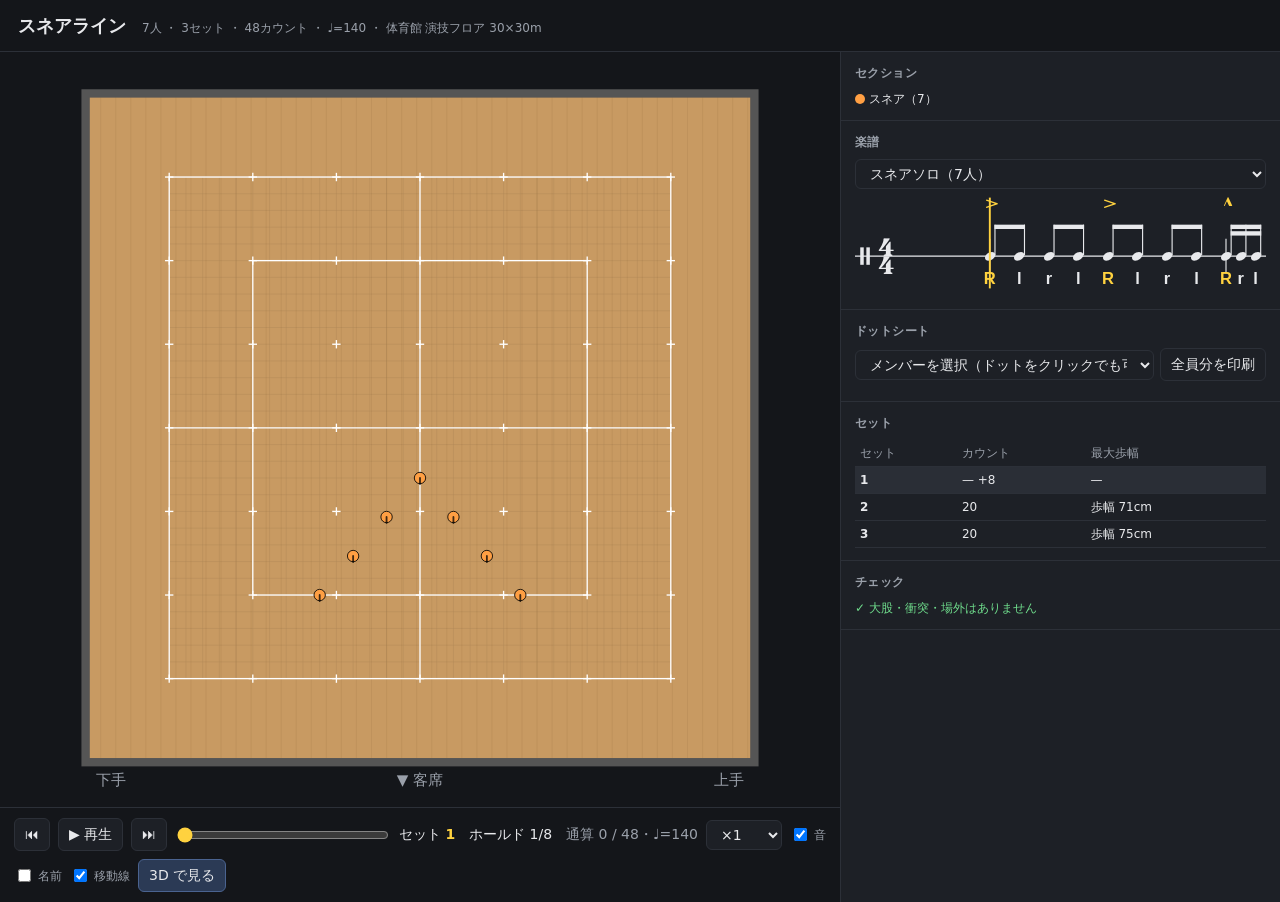
==== docs/snare-preview.html @ 3d874353 "feat: import full Jinkei project and browser previews" ====
<!doctype html>
<html lang="ja"><head><meta charset="utf-8"><meta name="viewport" content="width=device-width,initial-scale=1">
<title>スネアライン — 陣形</title>
<style>
:root{--bg:#14161a;--panel:#1d2026;--line:#2c3038;--fg:#e8e9ec;--mut:#9aa0aa;--acc:#ffd23f;--bad:#ff6b6b}
*{box-sizing:border-box}
body{margin:0;background:var(--bg);color:var(--fg);font:14px/1.5 "Hiragino Sans","Noto Sans JP","Yu Gothic",system-ui,sans-serif}
header{display:flex;align-items:baseline;gap:16px;padding:12px 18px;border-bottom:1px solid var(--line)}
header h1{font-size:18px;margin:0}
header .meta{color:var(--mut);font-size:12px}
main{display:grid;grid-template-columns:1fr 440px;grid-template-rows:100%;height:calc(100vh - 50px)}
#stage{display:flex;flex-direction:column;min-width:0;min-height:0;overflow:hidden}
#svgwrap{flex:1;min-height:0;position:relative}
#svg{position:absolute;inset:8px;width:calc(100% - 16px);height:calc(100% - 16px)}
#glwrap{flex:1;min-height:0;position:relative;display:none}
#glwrap canvas{display:block;position:absolute;inset:0;cursor:grab}
#mode3d{background:#2b3a55;border-color:#4a6390}
.bar{display:flex;align-items:center;gap:8px;padding:10px 14px;border-top:1px solid var(--line);flex-wrap:wrap}
button,select{background:var(--panel);color:var(--fg);border:1px solid var(--line);border-radius:6px;padding:5px 10px;font:inherit;cursor:pointer}
button:hover{border-color:var(--mut)}
#slider{flex:1;min-width:160px;accent-color:var(--acc)}
#now{font-variant-numeric:tabular-nums;min-width:250px}
#now b{color:var(--acc)}
label{color:var(--mut);font-size:12px;display:flex;align-items:center;gap:4px}
aside{border-left:1px solid var(--line);overflow:auto;background:var(--panel)}
aside section{padding:12px 14px;border-bottom:1px solid var(--line)}
aside h2{font-size:12px;color:var(--mut);margin:0 0 8px;font-weight:600;letter-spacing:.04em}
table{border-collapse:collapse;width:100%;font-size:12px}
td,th{padding:4px 5px;white-space:normal;border-bottom:1px solid var(--line);text-align:left;vertical-align:top}
th{color:var(--mut);font-weight:500;white-space:nowrap}
tr.cur td{background:#2a2e36}
.sets td:first-child{font-weight:600}
.sets tr{cursor:pointer}
.warn{font-size:12px;padding:5px 7px;border-radius:5px;margin-bottom:4px;background:#2a1f22;cursor:pointer;border-left:3px solid var(--bad)}
.warn:hover{background:#3a2629}
.warn .k{color:var(--bad);font-weight:700;margin-right:4px}
.ok{color:#6fdc8c;font-size:12px}
.legend{display:flex;flex-wrap:wrap;gap:6px 12px;font-size:12px}
.legend i{display:inline-block;width:10px;height:10px;border-radius:50%;margin-right:4px;vertical-align:-1px}
#print{display:none}
@media (max-width:850px){
  header{padding:8px 12px;flex-wrap:wrap;gap:4px 12px}
  main{display:flex;flex-direction:column;height:auto;min-height:calc(100dvh - 46px)}
  #stage{height:calc(100dvh - 46px);min-height:560px;max-height:1000px}
  #svgwrap,#glwrap{min-height:0;flex:1}
  .bar{gap:5px;padding:7px 9px}
  .bar button,.bar select{padding:5px 7px;font-size:12px}
  #slider{min-width:80px}
  #now{min-width:0;font-size:11px}
  #reelcontrols{font-size:11px}
  aside{border-left:none;border-top:1px solid var(--line);overflow:visible}
}
@media print{
  body{background:#fff;color:#000}
  header,main{display:none}
  #print{display:block}
  .sheet{page-break-after:always;padding:8mm}
  .sheet table{font-size:10pt}
  .sheet td,.sheet th{border-bottom:1px solid #bbb;color:#000}
  .sheet h3{margin:0 0 4mm;font-size:14pt}
}
</style></head><body>
<header><h1 id="title"></h1><span class="meta" id="meta"></span></header>
<main>
  <div id="stage">
    <div id="svgwrap"><svg id="svg"></svg></div>
    <div id="glwrap"></div>
    <div class="bar">
      <button id="prev" title="前のセット">⏮</button>
      <button id="play">▶ 再生</button>
      <button id="next" title="次のセット">⏭</button>
      <input type="range" id="slider" min="0" step="0.01">
      <span id="now"></span>
      <select id="speed"><option value="0.5">×0.5</option><option value="1" selected>×1</option><option value="2">×2</option></select>
      <label id="sndl" style="display:none" title="パート（楽譜）の音"><input type="checkbox" id="snd" checked> 音</label>
      <label class="only2d"><input type="checkbox" id="labels"> 名前</label>
      <label class="only2d"><input type="checkbox" id="trails" checked> 移動線</label>
      <select id="cam3d" class="only3d" style="display:none" title="カメラ（ドラッグで回転・ホイールで拡大）"><option value="audience">客席から</option><option value="top">真上</option><option value="orbit">回り込み</option><option value="low">目線の高さ</option><option value="free">自由</option></select>
      <select id="look3d" class="only3d" style="display:none" title="見た目（ショーの look 指定の一時切り替え）"><option value="real">見た目: リアル</option><option value="illust">見た目: イラスト</option></select>
      <select id="layout3d" class="only3d" style="display:none" title="画面のレイアウト（縦分割 = 斜め俯瞰 / 楽譜 / 客席側 / 真上グリッドの縦長 9:16。「動画を保存」もこの形で録画）"><option value="single">レイアウト: 単一</option><option value="reel">レイアウト: 縦分割</option></select>
      <label id="reelcontrols" class="only3d" style="display:none;align-items:center;gap:6px;flex-wrap:wrap" title="縦分割の画角・俯瞰図を調整（ブラウザの録画にも反映）">
        3D拡大 <input id="reelzoom" type="range" min="0.75" max="1.5" value="1" step="0.05" style="width:92px;accent-color:var(--acc)"><output id="reelzoomvalue" for="reelzoom">100%</output>
        俯瞰 <select id="reelgridmode"><option value="all">全体固定</option><option value="follow">隊形に追従</option></select>
        ピン <select id="reelpin"><option value="1">標準</option><option value="1.25" selected>大きめ</option><option value="1.5">特大</option></select>
      </label>
      <button id="rec" class="only3d" style="display:none">● 動画を保存</button>
      <button id="mode3d">3D で見る</button>
    </div>
  </div>
  <aside>
    <section><h2>セクション</h2><div class="legend" id="legend"></div></section>
    <section id="scoresec" style="display:none"><h2>楽譜</h2><select id="partsel" style="width:100%;margin-bottom:6px"></select><div id="staff" style="overflow:hidden"></div></section>
    <section><h2>ドットシート</h2>
      <div style="display:flex;gap:6px;margin-bottom:8px;align-items:center"><select id="who" style="flex:1;min-width:0"></select><button id="printall" style="flex:none;white-space:nowrap">全員分を印刷</button></div>
      <div id="sheet"></div></section>
    <section><h2>セット</h2><table class="sets" id="sets"></table></section>
    <section><h2>チェック</h2><div id="warns"></div></section>
  </aside>
</main>
<div id="print"></div>
<script id="data" type="application/json">{"name":"スネアライン","tempo":140,"look":"real","unit":"m","unit_m":1,"clearance":0.6,"field":{"type":"gym","w":30,"d":30,"margin":5},"total":48,"sections":[{"id":"sn","label":"スネア","color":"#ff9f43","color_given":true,"instrument":"snare"}],"performers":[{"id":"sn1","sec":0},{"id":"sn2","sec":0},{"id":"sn3","sec":0},{"id":"sn4","sec":0},{"id":"sn5","sec":0},{"id":"sn6","sec":0},{"id":"sn7","sec":0}],"sets":[{"name":"1","counts":0,"hold":8,"start":0,"min_counts":null,"max_step":"—","wait":[0,0,0,0,0,0,0],"end":[0,0,0,0,0,0,0],"bend":[0,0,0,0,0,0,0],"face":[null,null,null,null,null,null,null],"route":[null,null,null,null,null,null,null],"step":[null,null,null,null,null,null,null],"action":[null,null,null,null,null,null,null],"pose":[null,null,null,null,null,null,null],"carry":[null,null,null,null,null,null,null],"tempo":140,"mark":false,"pos":[[-6,-10],[-4,-7.667],[-2,-5.333],[0,-3],[2,-5.333],[4,-7.667],[6,-10]]},{"name":"2","counts":20,"hold":0,"start":8,"min_counts":18,"max_step":"歩幅 71cm","wait":[0,0,0,0,0,0,0],"end":[20,20,20,20,20,20,20],"bend":[0,0,0,0,0,0,0],"face":[null,null,null,null,null,null,null],"route":[null,null,null,null,null,null,null],"step":[null,null,null,null,null,null,null],"action":[null,null,null,null,null,null,null],"pose":[null,null,null,null,null,null,null],"carry":[null,null,null,null,null,null,null],"tempo":140,"mark":false,"pos":[[-8,4],[-5.333,4],[-2.667,4],[0,4],[2.667,4],[5.333,4],[8,4]]},{"name":"3","counts":20,"hold":0,"start":28,"min_counts":19,"max_step":"歩幅 75cm","wait":[0,0,0,0,0,0,0],"end":[20,20,20,20,20,20,20],"bend":[0,0,0,0,0,0,0],"face":[null,null,null,null,null,null,null],"route":[null,null,null,null,null,null,null],"step":[null,null,null,null,null,null,null],"action":[null,null,null,null,null,null,null],"pose":[null,null,null,null,null,null,null],"carry":[null,null,null,null,null,null,null],"tempo":140,"mark":false,"pos":[[-8.457,-5.078],[-6.546,-8.176],[-3.565,-10.264],[0,-11],[3.565,-10.264],[6.546,-8.176],[8.457,-5.078]]}],"dots":[[{"h":"下手 6.00m","v":"センターから前（客席側） 10.00m","step":"—","face":"客席向き（自動）","moved":0},{"h":"下手 8.00m","v":"センターから奥 4.00m","step":"歩幅 71cm","face":"客席向き（自動）","moved":14.142},{"h":"下手 8.46m","v":"センターから前（客席側） 5.08m","step":"歩幅 45cm","face":"客席向き（自動）","moved":9.09}],[{"h":"下手 4.00m","v":"センターから前（客席側） 7.67m","step":"—","face":"客席向き（自動）","moved":0},{"h":"下手 5.33m","v":"センターから奥 4.00m","step":"歩幅 59cm","face":"客席向き（自動）","moved":11.743},{"h":"下手 6.55m","v":"センターから前（客席側） 8.18m","step":"歩幅 61cm","face":"客席向き（自動）","moved":12.236}],[{"h":"下手 2.00m","v":"センターから前（客席側） 5.33m","step":"—","face":"客席向き（自動）","moved":0},{"h":"下手 2.67m","v":"センターから奥 4.00m","step":"歩幅 47cm","face":"客席向き（自動）","moved":9.357},{"h":"下手 3.56m","v":"センターから前（客席側） 10.26m","step":"歩幅 71cm","face":"客席向き（自動）","moved":14.292}],[{"h":"センター","v":"センターから前（客席側） 3.00m","step":"—","face":"客席向き（自動）","moved":0},{"h":"センター","v":"センターから奥 4.00m","step":"歩幅 35cm","face":"客席向き（自動）","moved":7},{"h":"センター","v":"センターから前（客席側） 11.00m","step":"歩幅 75cm","face":"客席向き（自動）","moved":15}],[{"h":"上手 2.00m","v":"センターから前（客席側） 5.33m","step":"—","face":"客席向き（自動）","moved":0},{"h":"上手 2.67m","v":"センターから奥 4.00m","step":"歩幅 47cm","face":"客席向き（自動）","moved":9.357},{"h":"上手 3.56m","v":"センターから前（客席側） 10.26m","step":"歩幅 71cm","face":"客席向き（自動）","moved":14.292}],[{"h":"上手 4.00m","v":"センターから前（客席側） 7.67m","step":"—","face":"客席向き（自動）","moved":0},{"h":"上手 5.33m","v":"センターから奥 4.00m","step":"歩幅 59cm","face":"客席向き（自動）","moved":11.743},{"h":"上手 6.55m","v":"センターから前（客席側） 8.18m","step":"歩幅 61cm","face":"客席向き（自動）","moved":12.236}],[{"h":"上手 6.00m","v":"センターから前（客席側） 10.00m","step":"—","face":"客席向き（自動）","moved":0},{"h":"上手 8.00m","v":"センターから奥 4.00m","step":"歩幅 71cm","face":"客席向き（自動）","moved":14.142},{"h":"上手 8.46m","v":"センターから前（客席側） 5.08m","step":"歩幅 45cm","face":"客席向き（自動）","moved":9.09}]],"warnings":[],"parts":[{"name":"スネアソロ","members":[0,1,2,3,4,5,6],"meter":[4,4],"start":0,"end":32,"bars":[0,4,8,12,16,20,24,28],"notes":[[0,0.5,"R",1,"tap",0],[0.5,0.5,"L",0,"tap",0],[1,0.5,"R",0,"tap",0],[1.5,0.5,"L",0,"tap",0],[2,0.5,"R",1,"tap",0],[2.5,0.5,"L",0,"tap",0],[3,0.5,"R",0,"tap",0],[3.5,0.5,"L",0,"tap",0],[4,0.25,"R",2,"tap",0],[4.25,0.25,"R",0,"tap",0],[4.5,0.25,"L",0,"tap",0],[4.75,0.25,"R",0,"tap",0],[5,0.25,"R",1,"tap",0],[5.25,0.25,"R",0,"tap",0],[5.5,0.25,"L",0,"tap",0],[5.75,0.25,"R",0,"tap",0],[6,0.25,"L",2,"tap",0],[6.25,0.25,"R",0,"tap",0],[6.5,0.25,"L",0,"tap",0],[6.75,0.25,"R",0,"tap",0],[7,0.25,"R",1,"tap",0],[7.25,0.25,"L",0,"tap",0],[7.5,0.25,"R",0,"tap",0],[7.75,0.25,"L",0,"tap",0],[8,0.5,"R",1,"flam",0],[8.5,0.5,"L",0,"tap",0],[9,0.5,"R",0,"diddle",0],[9.5,0.5,"L",0,"tap",0],[10,0.5,"L",1,"flam",0],[10.5,0.5,"R",0,"tap",0],[11,0.5,"L",0,"diddle",0],[11.5,0.5,"R",0,"tap",0],[12,0.333,"R",1,"tap",0],[12.333,0.333,"L",0,"tap",0],[12.667,0.333,"R",0,"tap",0],[13,0.333,"L",1,"tap",0],[13.333,0.333,"R",0,"tap",0],[13.667,0.333,"L",0,"tap",0],[14,0.333,"R",1,"tap",0],[14.333,0.333,"L",0,"tap",0],[14.667,0.333,"R",0,"tap",0],[15,0.333,"L",1,"tap",0],[15.333,0.333,"R",0,"tap",0],[15.667,0.333,"L",0,"tap",0],[16,0.5,"R",1,"click",0],[16.5,0.5,"L",0,"click",0],[17,0.5,"R",0,"click",0],[17.5,0.5,"L",0,"click",0],[18,0.25,"R",1,"tap",0],[18.25,0.25,"R",0,"tap",0],[18.5,0.25,"L",0,"tap",0],[18.75,0.25,"R",0,"tap",0],[19,0.25,"R",1,"tap",0],[19.25,0.25,"R",0,"tap",0],[19.5,0.25,"L",0,"tap",0],[19.75,0.25,"R",0,"tap",0],[20,1,"R",1,"tap",0],[21.5,0.5,"R",0,"tap",0],[22,0.5,"L",0,"tap",0],[22.5,0.25,"R",1,"tap",0],[22.75,0.25,"R",0,"tap",0],[23,0.25,"L",0,"tap",0],[23.25,0.25,"R",0,"tap",0],[23.5,0.5,"B",1,"tap",0],[24,2,"R",1,"buzz",0],[26,2,"L",1,"buzz",0],[28,0.25,"B",2,"tap",0],[29,0.25,"B",2,"tap",0],[30,0.5,"B",2,"tap",0],[31,1,"B",2,"tap",0]]}]}</script>
<script>// 会場の2D描画（プレビューとエディタで共用）
// 座標: フィールド単位。SVG の y は下向きなので Y(y) で反転する
function jkField(svg, F) {
const FB = F.type === 'football';
let X0, X1, Y0, Y1;
if (FB) { X0 = -100; X1 = 100; Y0 = -7; Y1 = F.bsl + 5; }
else if (F.type === 'gym') { const hw = F.w/2 + F.margin, hd = F.d/2 + F.margin; X0 = -hw - 1; X1 = hw + 1; Y0 = -hd - 2.2; Y1 = hd + 2; }
else if (F.type === 'stage') { X0 = -F.w/2 - F.wing - 0.8; X1 = F.w/2 + F.wing + 0.8; Y0 = -3; Y1 = F.d + 1.8; }
else { X0 = -F.w/2 - 1.5; X1 = F.w/2 + 1.5; Y0 = -2; Y1 = F.d + 1.2; }
svg.setAttribute('viewBox', `${X0} 0 ${X1 - X0} ${Y1 - Y0}`);
const Y = y => Y1 - y;
function el(tag, attrs, parent) { const e = document.createElementNS('http://www.w3.org/2000/svg', tag); for (const k in attrs) e.setAttribute(k, attrs[k]); (parent || svg).appendChild(e); return e; }
function text(x, y, s, size, attrs, parent) { const t = el('text', Object.assign({x, y: Y(y), 'font-size': size, 'text-anchor': 'middle', 'dominant-baseline': 'middle', fill: '#fff'}, attrs || {}), parent); t.textContent = s; return t; }

// ---- フィールド ----
const bg = el('g', {});
if (FB) {
  el('rect', {x: -96, y: Y(F.bsl), width: 192, height: F.bsl, fill: '#2e7d32'}, bg);
  el('rect', {x: -96, y: Y(F.bsl), width: 16, height: F.bsl, fill: '#256628'}, bg);
  el('rect', {x: 80, y: Y(F.bsl), width: 16, height: F.bsl, fill: '#256628'}, bg);
  for (let k = -10; k <= 10; k++) {
    const x = k * 8;
    el('line', {x1: x, x2: x, y1: Y(0), y2: Y(F.bsl), stroke: '#fff', 'stroke-width': k === 0 ? 0.45 : 0.25, opacity: 0.9}, bg);
    const yl = 50 - Math.abs(k) * 5;
    if (yl % 10 === 0 && yl > 0) {
      text(x, 9, String(yl), 3.4, {opacity: 0.85, 'font-weight': 700}, bg);
      text(x, F.bsl - 9, String(yl), 3.4, {opacity: 0.85, 'font-weight': 700, transform: `rotate(180 ${x} ${Y(F.bsl - 9)})`}, bg);
    }
  }
  for (let x = -80; x <= 80.001; x += 1.6) {
    for (const y of [F.hash, F.bsl - F.hash]) el('line', {x1: x, x2: x, y1: Y(y - 0.5), y2: Y(y + 0.5), stroke: '#fff', 'stroke-width': 0.18, opacity: 0.8}, bg);
    for (const y of [0.6, F.bsl - 0.6]) el('line', {x1: x, x2: x, y1: Y(y - 0.6), y2: Y(y + 0.6), stroke: '#fff', 'stroke-width': 0.18, opacity: 0.6}, bg);
  }
  const grid = el('g', {id: 'grid', opacity: 0.12}, bg);
  for (let x = -80; x <= 80; x += 4) el('line', {x1: x, x2: x, y1: Y(0), y2: Y(F.bsl), stroke: '#fff', 'stroke-width': 0.1}, grid);
  for (let y = 0; y <= F.bsl; y += 4) el('line', {x1: -80, x2: 80, y1: Y(y), y2: Y(y), stroke: '#fff', 'stroke-width': 0.1}, grid);
  el('rect', {x: -96, y: Y(F.bsl), width: 192, height: F.bsl, fill: 'none', stroke: '#fff', 'stroke-width': 0.5}, bg);
  text(0, -3.6, '▼ 客席（フロントサイドライン側）', 2.4, {fill: '#9aa0aa'}, bg);
  text(-88, -3.6, 'サイド1', 2.2, {fill: '#9aa0aa'}, bg); text(88, -3.6, 'サイド2', 2.2, {fill: '#9aa0aa'}, bg);
} else if (F.type === 'gym') {
  const hw = F.w/2 + F.margin, hd = F.d/2 + F.margin;
  el('rect', {x: -hw, y: Y(hd), width: hw*2, height: hd*2, fill: '#c89a62'}, bg);
  for (let x = -hw; x < hw; x += 0.9) el('line', {x1: x, x2: x, y1: Y(-hd), y2: Y(hd), stroke: '#a97f4c', 'stroke-width': 0.03, opacity: 0.5}, bg);
  el('rect', {x: -hw, y: Y(hd), width: hw*2, height: hd*2, fill: 'none', stroke: '#555', 'stroke-width': 0.5}, bg);
  const grid = el('g', {opacity: 0.15}, bg);
  for (let x = Math.ceil(-F.w/2); x <= F.w/2; x++) el('line', {x1: x, x2: x, y1: Y(-F.d/2), y2: Y(F.d/2), stroke: '#000', 'stroke-width': 0.02}, grid);
  for (let y = Math.ceil(-F.d/2); y <= F.d/2; y++) el('line', {x1: -F.w/2, x2: F.w/2, y1: Y(y), y2: Y(y), stroke: '#000', 'stroke-width': 0.02}, grid);
  const tape = {fill: 'none', stroke: '#fff', 'stroke-width': 0.08};
  el('rect', Object.assign({x: -F.w/2, y: Y(F.d/2), width: F.w, height: F.d}, tape), bg);
  if (F.w >= 25 && F.d >= 25) el('rect', Object.assign({x: -10, y: Y(10), width: 20, height: 20}, tape), bg);
  el('line', Object.assign({x1: 0, x2: 0, y1: Y(-F.d/2), y2: Y(F.d/2)}, tape), bg);
  el('line', Object.assign({x1: -F.w/2, x2: F.w/2, y1: Y(0), y2: Y(0)}, tape), bg);
  for (let x = Math.ceil(-F.w/10) * 5; x <= F.w/2; x += 5) for (let y = Math.ceil(-F.d/10) * 5; y <= F.d/2; y += 5) {
    el('line', {x1: x - 0.25, x2: x + 0.25, y1: Y(y), y2: Y(y), stroke: '#fff', 'stroke-width': 0.08}, bg);
    el('line', {x1: x, x2: x, y1: Y(y - 0.25), y2: Y(y + 0.25), stroke: '#fff', 'stroke-width': 0.08}, bg);
  }
  text(0, -hd - 1.1, '▼ 客席', 0.9, {fill: '#9aa0aa'}, bg);
  text(-hw + 1.5, -hd - 1.1, '下手', 0.9, {fill: '#9aa0aa'}, bg); text(hw - 1.5, -hd - 1.1, '上手', 0.9, {fill: '#9aa0aa'}, bg);
} else if (F.type === 'stage') {
  const ww = F.w/2 + F.wing;
  el('rect', {x: -ww, y: Y(F.d), width: ww*2, height: F.d, fill: '#2a2420'}, bg);
  el('rect', {x: -F.w/2, y: Y(F.d), width: F.w, height: F.d, fill: '#4a3b30'}, bg);
  for (let x = -F.w/2; x < F.w/2; x += 0.6) el('line', {x1: x, x2: x, y1: Y(0), y2: Y(F.d), stroke: '#3b2f27', 'stroke-width': 0.03}, bg);
  const grid = el('g', {opacity: 0.18}, bg);
  for (let x = Math.ceil(-F.w/2); x <= F.w/2; x++) el('line', {x1: x, x2: x, y1: Y(0), y2: Y(F.d), stroke: '#fff', 'stroke-width': 0.02}, grid);
  for (let y = 1; y <= F.d; y++) el('line', {x1: -F.w/2, x2: F.w/2, y1: Y(y), y2: Y(y), stroke: '#fff', 'stroke-width': 0.02}, grid);
  for (const sx of [-1, 1]) for (let k = 0; k < 3; k++) {
    const x = sx * (F.w/2 + 0.2 + k * F.wing / 3);
    el('rect', {x: x - 0.15, y: Y(F.d * (0.25 + 0.25 * k)), width: 0.3, height: F.d * 0.22, fill: '#111', opacity: 0.9}, bg);
  }
  el('line', {x1: -ww, x2: ww, y1: Y(0), y2: Y(0), stroke: '#fff', 'stroke-width': 0.1}, bg);
  el('line', {x1: -ww, x2: ww, y1: Y(F.d), y2: Y(F.d), stroke: '#666', 'stroke-width': 0.15}, bg);
  el('path', {d: `M -0.3 ${Y(0)} L 0.3 ${Y(0)} L 0 ${Y(0.45)} Z`, fill: '#ffd23f'}, bg);
  text(-F.w/2 - F.wing/2, F.d + 0.9, '下手袖', 0.6, {fill: '#9aa0aa'}, bg); text(F.w/2 + F.wing/2, F.d + 0.9, '上手袖', 0.6, {fill: '#9aa0aa'}, bg);
  text(0, -1.4, '▼ 客席（舞台前端）', 0.6, {fill: '#9aa0aa'}, bg);
} else {
  el('rect', {x: -F.w/2, y: Y(F.d), width: F.w, height: F.d, fill: '#5b4a3a'}, bg);
  for (let x = Math.ceil(-F.w/2); x <= F.w/2; x++) el('line', {x1: x, x2: x, y1: Y(0), y2: Y(F.d), stroke: '#fff', 'stroke-width': x === 0 ? 0.06 : 0.02, opacity: x === 0 ? 0.6 : 0.25}, bg);
  for (let y = 0; y <= F.d; y++) el('line', {x1: -F.w/2, x2: F.w/2, y1: Y(y), y2: Y(y), stroke: '#fff', 'stroke-width': 0.02, opacity: 0.25}, bg);
  el('rect', {x: -F.w/2, y: Y(F.d), width: F.w, height: F.d, fill: 'none', stroke: '#fff', 'stroke-width': 0.08}, bg);
  text(0, -1, '▼ 客席', 0.6, {fill: '#9aa0aa'}, bg);
}

return {Y, el, text, X0, X1, Y0, Y1, bg};
}
</script>
<script>// 動きの計算（プレビュー・3D・エディタで共用）。Rust の geom::arc_point / render::state_at と同じ式
function jkArc(a, b, bend, u) {
  const dx = b[0] - a[0], dy = b[1] - a[1], l = Math.hypot(dx, dy);
  if (Math.abs(bend) < 1e-6 || l < 1e-9) return [a[0] + dx * u, a[1] + dy * u];
  const th = Math.min(Math.abs(bend), 179) * Math.PI / 180, s = -Math.sign(bend);
  const rot = (v, g) => [v[0] * Math.cos(g) - v[1] * Math.sin(g), v[0] * Math.sin(g) + v[1] * Math.cos(g)];
  const t0 = rot([dx / l, dy / l], -s * th / 2), n0 = rot(t0, s * Math.PI / 2);
  const r = l / (2 * Math.sin(th / 2)), ph = th * u;
  return [a[0] + r * (Math.sin(ph) * t0[0] + (1 - Math.cos(ph)) * n0[0]), a[1] + r * (Math.sin(ph) * t0[1] + (1 - Math.cos(ph)) * n0[1])];
}
function jkPolyAt(r, u) {
  let total = 0; for (let j = 1; j < r.length; j++) total += Math.hypot(r[j][0] - r[j - 1][0], r[j][1] - r[j - 1][1]);
  if (r.length < 2 || total < 1e-12) return r[r.length - 1];
  let left = total * Math.min(1, Math.max(0, u));
  for (let j = 1; j < r.length; j++) {
    const d = Math.hypot(r[j][0] - r[j - 1][0], r[j][1] - r[j - 1][1]);
    if (left <= d) { const t = d > 0 ? left / d : 0; return [r[j - 1][0] + (r[j][0] - r[j - 1][0]) * t, r[j - 1][1] + (r[j][1] - r[j - 1][1]) * t]; }
    left -= d;
  }
  return r[r.length - 1];
}
function jkSetAt(D, t) { let k = 0; for (let i = 0; i < D.sets.length; i++) if (D.sets[i].start <= t + 1e-9) k = i; return k; }
// 姿勢の出入りの補間（0.5カウントでなめらかに）。1 = 完全に姿勢中
function jkPoseBlend(tt, w, e, moved) {
  if (!moved) return 1;
  const ss = x => { x = Math.min(1, Math.max(0, x)); return x * x * (3 - 2 * x); };
  if (tt <= w) return 1 - ss((tt - (w - 0.5)) / 0.5);
  if (tt >= e) return ss((tt - e) / 0.5);
  return 0;
}
// 構えの切り替え（前のセットの構え → このセットの構え）を、セットの頭から 1 カウントでなめらかに。1 = 完全に新しい構え
function jkCarryBlend(tt) {
  const x = Math.min(1, Math.max(0, tt));
  return x * x * (3 - 2 * x);
}
function jkState(D, i, t) {
  const k = jkSetAt(D, t), s = D.sets[k], tt = t - s.start;
  const face = s.face ? s.face[i] : null, step = s.step ? s.step[i] : null, action = s.action ? s.action[i] : null;
  const pose = s.pose ? s.pose[i] || null : null;
  const carry = s.carry ? s.carry[i] || null : null;
  if (k === 0 || !s.counts) return {p: s.pos[i], moving: false, dir: [0, 0], phase: tt, face, mark: !!s.mark, step, action, pose, poseBlend: pose ? 1 : 0, carry, carryFrom: carry, carryBlend: 1};
  const carryFrom = D.sets[k - 1].carry ? D.sets[k - 1].carry[i] || null : null;
  const a = D.sets[k - 1].pos[i], b = s.pos[i], w = s.wait[i], e = s.end[i], bend = s.bend ? s.bend[i] : 0;
  const U = x => e - w <= 0 ? 1 : Math.min(1, Math.max(0, (x - w) / (e - w)));
  const route = s.route ? s.route[i] : null;
  const at = u => route ? jkPolyAt(route, u) : jkArc(a, b, bend, u);
  const p = at(U(tt));
  const moved = Math.hypot(b[0] - a[0], b[1] - a[1]) > 1e-6, moving = moved && tt > w && tt < e;
  const p0 = at(U(tt - 0.05)), p1 = at(U(tt + 0.05));
  const dir = moving ? [p1[0] - p0[0], p1[1] - p0[1]] : [b[0] - a[0], b[1] - a[1]];
  const mark = !!s.mark && !moving && (tt >= s.counts || (moved && tt < w) || tt >= e);
  return {p, moving, dir, phase: tt - w, face, mark, step, action, pose, poseBlend: pose ? jkPoseBlend(tt, w, e, moved) : 0, carry, carryFrom, carryBlend: (carry || 'play') === (carryFrom || 'play') ? 1 : jkCarryBlend(tt)};
}
// 向き（フィールド座標の角度、度）。null なら自動: 移動中は進行方向、止まると客席向き
function jkFacing(st) {
  if (st.face != null) return st.face;
  if (st.moving && Math.hypot(st.dir[0], st.dir[1]) > 1e-9) return Math.atan2(st.dir[1], st.dir[0]) * 180 / Math.PI + (st.step === 'back' ? 180 : 0);
  return -90;
}
function jkTempoAt(D, t) { return D.sets[jkSetAt(D, t)].tempo || D.tempo; }

// 楽譜の音符 → 打楽器を叩く腕の動き（プレビュー・3D共用）。Rust の src/strike.rs と同じ式。
// ストローク列を作る（jkStrokes）→ 時刻 t の手ごとの状態を引く（jkStrikeState）→ 上半身ボーンへ書く（jkStrikeApply）。
// 状態は手ごとに lift（スティックの高さ 0..1。0 = 打面）・x（先端の目標 x。モデル座標 m）・rim（縁へ寄せる量 -1..1）。
const JK_AH = [0.30, 0.60, 1.0];
const jkSst = x => { x = Math.min(1, Math.max(0, x)); return x * x * (3 - 2 * x); };
// 楽器の分類（メッシュ名 → 'snare' | 'tenors' | 'bass' | 'cymbals' | 'xylo' | 'glock' | null）
function jkStrikeFam(kind) {
  if (kind === 'snare' || kind === 'tenors') return kind;
  if (/^bass[1-5]$/.test(kind)) return 'bass';
  if (kind === 'cymbals_mid' || kind === 'cymbals_high') return 'cymbals';
  if (kind === 'xylophone') return 'xylo';
  if (kind === 'glockenspiel') return 'glock';
  return null;
}
// スティック先端の待機位置 x（モデル座標、手 R は負、L は正）
function jkStickBase(fam, h) { const a = fam === 'tenors' ? 0.11 : fam === 'xylo' ? 0.16 : fam === 'glock' ? 0.045 : 0.05; return h === 'R' ? -a : a; }
// テナーのドラム位置（低→高 = 大→小、スポックは上手側）。手の届く範囲に収める
function jkTenorX(idx, h) {
  const x = idx >= 5 ? 0.30 : 0.343 - Math.min(4, Math.max(0, idx)) / 4 * 0.686;
  return h === 'R' ? Math.min(x, 0.10) : Math.max(x, -0.10);
}
// 1人ぶんの音符（[t, dur, hand, accent, kind, pad]）→ 手ごとのストローク列 {R:[...], L:[...]}
function jkStrokes(notes, kind, spc) {
  const fam = jkStrikeFam(kind), out = {R: [], L: []};
  if (!fam || !notes.length) return out;
  const bs = fam === 'bass' ? +kind[4] : 0, grace = 0.065 / spc;
  let ni = 0;
  for (const n of notes) {
    const [t, dur, hand, acc, kd, pad] = n;
    if (fam === 'bass' && pad > 0 && pad !== bs) continue;
    const hs = fam === 'cymbals' ? ['R', 'L'] : fam === 'glock' ? ['R'] : hand === 'B' ? ['R', 'L'] : [hand];
    for (const h of hs) {
      let H = JK_AH[acc] !== undefined ? JK_AH[acc] : 0.3, x = jkStickBase(fam, h), rim = 0, buzz = 0, te = t;
      if (fam === 'snare') {
        if (pad === 2 || kd === 'click') { rim = 1; if (kd === 'click') H *= 0.6; }
        else if (pad === 3) { rim = -0.6; H *= 0.8; }
      } else if (fam === 'tenors') x = jkTenorX(pad > 0 ? pad - 1 : ni % 5, h);
      else if (fam === 'xylo') x = jkStickBase(fam, h) + 0.2 * Math.sin(ni * 2.3 + (h === 'R' ? 0 : 1.7));
      else if (fam === 'glock') x = jkStickBase(fam, h) + 0.04 * Math.sin(ni * 2.3);
      else if (fam === 'cymbals') {
        if (pad === 2) H *= 0.35; else if (pad === 3) H = H * 0.5 + 0.2; else if (pad === 4) { buzz = 2; te = t + Math.max(dur, 0.5); }
      }
      const list = out[h], oh = h === 'R' ? 'L' : 'R';
      if (kd === 'buzz' && fam !== 'cymbals') { H = 0.08; buzz = 1; te = t + dur; }
      list.push({t, te, H, x, rim, buzz});
      if (kd === 'diddle' && fam !== 'cymbals') list.push({t: t + dur / 2, te: t + dur / 2, H: H * 0.65, x, rim, buzz: 0});
      if (kd === 'flam' && hand !== 'B' && fam !== 'cymbals' && fam !== 'glock') out[oh].push({t: t - grace, te: t - grace, H: 0.2, x: fam === 'tenors' ? x : jkStickBase(fam, oh), rim: 0, buzz: 0});
    }
    ni++;
  }
  out.R.sort((a, b) => a.t - b.t); out.L.sort((a, b) => a.t - b.t);
  return out;
}
// 1本ぶんの状態。list = ストローク列、t = カウント、spc = 秒/カウント。dp / dn = 直前の音の終わり・次の音までのカウント
function jkHandState(list, t, spc, base) {
  let lo = 0, hi = list.length;
  while (lo < hi) { const m = (lo + hi) >> 1; if (list[m].t > t + 1e-9) hi = m; else lo = m + 1; }
  const next = lo < list.length ? list[lo] : null, prev = lo > 0 ? list[lo - 1] : null;
  const o = {lift: 0, x: base, rim: 0, dp: 1e9, dn: 1e9};
  if (prev) o.dp = Math.max(0, t - Math.max(prev.t, prev.te));
  if (next) o.dn = next.t - t;
  if (prev && prev.buzz && t <= prev.te) { // バズ・チョーク: 打面に押しつけたまま（バズは細かく震える）
    o.lift = prev.buzz === 1 ? 0.05 + 0.035 * Math.sin(2 * Math.PI * 14 * t * spc) : 0; o.x = prev.x; o.rim = prev.rim; o.dp = 0; return o;
  }
  const sg = prev ? (t - Math.max(prev.t, prev.te)) * spc : 1e9, tau = next ? (next.t - t) * spc : 1e9;
  let lift = 0;
  if (!next) { const x = sg / 0.32; lift = prev && x < 1 ? prev.H * 0.45 * Math.sin(Math.PI * x) : 0; }
  else {
    const P = next.H, g = sg + tau, f = Math.min(0.10 + 0.14 * P, 0.55 * g);
    if (tau <= f) lift = P * (1 - Math.pow(1 - tau / f, 1.7));
    else if (!prev) lift = tau < f + 0.18 ? P * Math.sin(Math.PI / 2 * (1 - (tau - f) / 0.18)) : 0;
    else if (g > f + 0.32) {
      const m = Math.min(P, 0.1 + 0.2 * P);
      if (tau < f + 0.10) lift = m + (P - m) * jkSst(1 - (tau - f) / 0.10);
      else if (sg < 0.12) lift = m * Math.sin(Math.PI / 2 * sg / 0.12);
      else lift = m;
    } else lift = P * Math.sin(Math.PI / 2 * Math.min(1, sg / (g - f)));
  }
  o.lift = lift;
  if (prev && next) { const s = jkSst(sg / ((sg + tau) * 0.75)); o.x = prev.x + (next.x - prev.x) * s; o.rim = prev.rim + (next.rim - prev.rim) * s; }
  else if (next) { o.x = next.x; o.rim = next.rim; } else if (prev) { o.x = prev.x; o.rim = prev.rim; }
  return o;
}
// 時刻 t の状態 {R, L, w}。w = 演奏中の度合い 0..1（音が 1 カウント以上途切れると手がなめらかに構えへ戻る）
function jkStrikeState(strk, fam, t, spc) {
  const R = jkHandState(strk.R, t, spc, jkStickBase(fam, 'R')), L = jkHandState(strk.L, t, spc, jkStickBase(fam, 'L'));
  const d = Math.min(R.dp, R.dn, L.dp, L.dn);
  return {R, L, w: 1 - jkSst((d - 0.4) / 0.9)};
}
const jkQm = (a, b) => [a[3] * b[0] + a[0] * b[3] + a[1] * b[2] - a[2] * b[1], a[3] * b[1] - a[0] * b[2] + a[1] * b[3] + a[2] * b[0], a[3] * b[2] + a[0] * b[1] - a[1] * b[0] + a[2] * b[3], a[3] * b[3] - a[0] * b[0] - a[1] * b[1] - a[2] * b[2]];
const jkQi = a => [-a[0], -a[1], -a[2], a[3]];
const jkQx = a => [Math.sin(a / 2), 0, 0, Math.cos(a / 2)], jkQy = a => [0, Math.sin(a / 2), 0, Math.cos(a / 2)];
// ボーン b の「モデル座標での回転 Rm」を、関節（ボーンの原点）まわりに掛ける。Q は局所回転（フラット配列）、par は親の番号
function jkRotateJoint(Q, par, b, Rm) {
  const q = k => [Q[k * 4], Q[k * 4 + 1], Q[k * 4 + 2], Q[k * 4 + 3]];
  const chain = []; for (let k = par[b]; k >= 0; k = par[k]) chain.push(k);
  let wp = [0, 0, 0, 1]; for (let i = chain.length - 1; i >= 0; i--) wp = jkQm(wp, q(chain[i]));
  const n = jkQm(jkQm(jkQm(jkQi(wp), Rm), wp), q(b));
  Q[b * 4] = n[0]; Q[b * 4 + 1] = n[1]; Q[b * 4 + 2] = n[2]; Q[b * 4 + 3] = n[3];
}
// 打つ動きを前腕・手首へ足す。amt = 演奏の構えのときの度合い（構えの切り替え中は 0 へ）
function jkStrikeApply(Q, par, BI, fam, st, amt) {
  if (amt <= 0.001) return;
  for (const h of ['R', 'L']) {
    if (fam === 'glock' && h === 'L') continue;
    const sd = h === 'R' ? -1 : 1, s = st[h], fa = BI['foreArm' + h], hd = BI['hand' + h];
    let fr, hr;
    if (fam === 'cymbals') {
      const c = amt * st.w * (1 - 1.5 * s.lift), up = -s.lift * 0.35 * amt;
      const yaw = -sd * c * 0.28;
      fr = jkQm(jkQy(yaw), jkQx(up)); hr = jkQm(jkQy(-sd * c * 0.1), jkQx(up * 0.5));
    } else if (fam === 'bass') {
      const th = s.lift * amt, yaw = sd * 0.5 * th;
      fr = jkQm(jkQy(yaw * 0.4), jkQx(-th * 0.5)); hr = jkQm(jkQy(yaw * 0.6), jkQx(-th * 0.5));
    } else {
      const th = s.lift * amt, yaw = (Math.atan((s.x - jkStickBase(fam, h)) / 0.47) + sd * s.rim * 0.28) * amt;
      fr = jkQm(jkQy(yaw * 0.7), jkQx(-th * 0.4)); hr = jkQm(jkQy(yaw * 0.3), jkQx(-th * 0.6));
    }
    jkRotateJoint(Q, par, fa, fr); jkRotateJoint(Q, par, hd, hr);
  }
}
// 1人ぶんの音符を集める（そのメンバーを含むパートの音符を時刻順に）
function jkNotesFor(D, i) {
  const a = [];
  for (const p of D.parts || []) if (p.members.includes(i)) for (const n of p.notes) a.push(n);
  return a.sort((x, y) => x[0] - y[0]);
}

// Bravura（SIL OFL 1.1）の楽譜用サブセット。assets/fonts/Bravura-staff.woff2 の Base64
const JK_BRAVURA_B64="d09GMk9UVE8AAEDYAAsAAAAAmLAAAECLAAF7ZAAAAAAAAAAAAAAAAAAAAAAAAAAADYHiVBsgHCAGYAB0ATYCJAODNAQGBcZSByAb7ZcV7NhLuB3I8zlnVj470LqdJJBQ756FdHNyql38/zFBihy12VxC8U/AiummjDKhnSyk0KmLidmSW3KcUz1+IxIr20eZssoKimL3LL3tERT1Q/+pj85pf26moI9i0ww9LupqXg8y7Z6lRWDjMkaycvIez2/rf+ZwqbgoFiFlFagLJkYjRsRGFvZWBvvXF9GuX18WuD4Xqz5Te26AJdXde4+hwLx+X4gXlDEO5KNAyjlIHqQcjQVhRQGgh+Ma5Fr4xcIsnCMWxtHACYRAUgY0XgbydJBxNUATDx7qm1oH9DUHXfe3CBwAsBO2Y8nSAL0BkgwJO4C4hNTea98mQO+/T2/re5Vkd9Ux4NbPXbmDBDE2R2JeejTTfflcbBx4wLssJI4M8+HPuZeUeVeNocJNBdt8SLgg1KZ3zIntLNPlS8W0tplSLek7TSUBjudA4zg+hdtiG0NErBc+AEKhFyfAHMI//Nr6etO3FyNJ8opPwWfA3+qEwiEUCw9ZtWFFM5AI6Ze09r7Nfz9dacrIlvukR64+sf3QhLteIC/dXbb5BJi6tCkLAkcyDzy31I5fN/WiKOKUbirARPOwbWwTwwnP7//ef/WvR4k1ka/hCMXs3D2zZ+4vrVBKs/Q55/y0Zl2kL48GqFlEI9ZFAxbm0sGSv7dptu9/rXVfOtqVDtYO7bEUdtHJOoaiSpeiWf/d9aJlQOmO5UMfSTqi1QGHEA1hOWQ76CoMHVJHdZoik6ZKlzJdJlWanjquq7QVFl3sa9oblZz4lgE0MmGmcOvNe+pVdXWpDP3lgEM6eFkzs7Mh8csIH8AsoQPw/HH4eaHm/tgWS7dhv+XHq/xaGoV90GIMUQF1tYypC1Rod58CXpBnVHqemznRzPi5Rd6YQz0cobhrudO8ijJ37H52X+eMMUZrESVKRJTWXxEoAojISZ/XsmjhvJY7/txo12Yw7ejqEoCrm7i6Ga4eyiJg/Jcd4TIpuGIF+zBTIXtNfF6RFCtVyN6iYS4BBA6IwQuUoIcwMIAZLJADNqiAemiDaTAXlsBq2MQlX0CVRiG9BhyAN+ED+ByewffwG/wLE0ghH6Xoi2oMwkiMwyTMwHwswWpswk6ciQtwOa7DLtyCu/EQnsQLeB3v4RN8Fd/Bj/ErHMGf8E8cI0DYRERkREF0JJTEEBNJJdmkkJSTOtJKppI5ZDFZRTaSXrKd7CNHyRlymdwiD8kgeYO8Tz4jQ+Q78iv5hzxnzPTc4lnkWbZw1lR76fGP/[base64]/akhGMxmPUXzWMdf/7GACzD5fd7phy95qzzweggt3DnnHQWGcv2ieGdFm3Z80le/mbc5D0cLkgkz571UDh01aJ1Wx9YcedRJbEooq6XO88259h0MLIE3mK8Q/UJWSj8wPlHVXt8TWs4ozp9GCqfX4ewfAS6zUES6qoNl/TVhQ3MaXkXmqkFoiqJPhfCR9p4lrfXP/[base64]/[base64]/pZnfzCdxy6sQ0bStyz6YYWDr33OYbyFUMz4dNHQNItxOArmzVYUiEBMMDWvvDHrKTge7GNh/gulmdkx5nEVz9N+qZ4mPPOOmONhbiSga9+0oBpFS8MobgqgXNIRTrFkgk5cejEc+D87kTLDhc3lhAS9jW68ewWGl7WkQkkCiDIGY/qsakP5dDl0QTDi0G88WPUxuNZx5N0l9jl6cNWoS0J6QQTsZJ1rOeN2SIaaF8Lvkj5OHevmF6AbWdB2JZ/nFdO4pR7bI8zGA37ttTWCA+ZrRzyQLFeyFPxchVs57TSnLe6LVcEBjI28tCF/rn7LyIA4ubpMJMAAgM6kYUTjHDGC2qE+SHrEDuBE8l5k/sbbylvnG/jXxP8IzwqUov6RfdEDyRK8jK9Usry0Hp+6BXh9aH3Gz5hPmU+s30O+pz1DfHt8zX9auWZCm9lhmqB/0+aJp1c/0GgI3gwDCIyoh4YXjQ8MZqMzUa7sdv4XawwNiF2XeynsW52YdyF+P+NvzrpmUk3Jv1qijRNMR0xNyc8l1ib9CTljOW3jIvZX+Tty6fybflfFZyyjhSKCysK19iWFU0rpoq3Fw+XGEtdZeXlaRWZFT9U9lV1Ve+s+ay26/b+U/yu9Nf9fY8mN1nmS7WEijrMrEQJ4n+7UJqPf3Tdz9QUlD/voLqkKeHjH+1Xli2Qqn+opssc1YUHfwzNYyju+jtWAEMwvkjCZUhey5fdgOZW/U2bBSlfOeEiEZ0xUV38CKAlBbCj7AxiPzlP1Eg9CREC3/[base64]/l14DnLC2otLuFM0ReZCAWMn10DLyJ1b//QLyVr3oCmyie96MeaN90NGxLWwsVEqGDfrlFwr8SgeaKyrgoU6VXWaG8Ii7Gg6/igBlb3jq45IRK/NSLk3u8D/LKXf8K1yJAXLS6th20BHEVzrnb9cT7yPsPWIxZcX20em2Fqr9jpRloLaWOEL87r0bxF9jBHP/GTpvgoL0jjOA6NiuQVCw8WfnboOZGPaCy+CUBHXAw1A7Ndi8j2YHmbQsLNodXH42bWnNB9S1+f4QfMLLK77BLuYBTE0PTw8qbdl4wvYiNzWd2YGgT/JCeAcQ+RY96NPo+ozNbtOMC4mKgrJzyFHym6brlboTL69X5zK5f2sNlkSiMkLxYrCDTiNz1M0JHWSlwlmaTzVaSe8ylpOWgt76QWFnsfh2E3jOAXJSG0HmGw4ePpmvKd/32iZnYsdMWoyS3av+45bCMyulemec4TQOqnZgIaQPjLqLxo6kPzMKs5hxU02wVDs9SY2i5hEjEW3u+jKhy1Uf3wKN0/Ddd+b+JCbTpdkZox/RA52Zeys/f799AeIUYtK5LLCI3/vlkTAHpA858BHnOPRFT1by3izcS0h/ebyAA2k03I8p4JjMWGIdH8ra40IRF7RpU1DzCqygXrAeihu/HEbXa2ekDYg2fTcOOwVAkertBMGgoIuxIJteCrE05Qswc86/OeQtse15rG3gY9qqVwL5FSQkuG14hYvxDCvDMCfzI+HTxifvB96OdIaXB8y0dIf7ZDCZGaH+Mu+o2C/Zus6oLFaLUStGfFv314mv85Sz+VRXtLF2siZw+dAEr87N7vAdiRpdgr35ptVKIKQWq2wCuzXlizegipi3nB1RnnCoYkHdY2eMFI1q7HZwXV+6Yc2I772pfcxvij0v1p2/lW8GhuFapGo0VcqEMjMN4pzGB51lawsJ0XCOShWMvBon5LBTnoJSWzBMWf23KtHPOQYs3LEgReMF5hxG3KuNiMy7/G9eZuxOPJcI4GPvpY4wnavffIzQhut/crJlj0cIMF4HkG17TLM0KdVzcBHy2bEsBs3V72SRMRn3ycbC45xWEm6IYInp7PF8KB4Nd/2KAF6uoCBtlWANlJuC3Cgg5sU8jxD0FNYsP9QGbeMdfHyBexnLVFURhCvi92fhnb1j02svnMOJ9+Tb1WXhxFdkhMZeT/pznfHs9xMEXtQCl420gE4UvOvzBmffXeFHLZk2KbGz4w4rRt37e2oQZOWZclOE21VZ1dp/vAj+M31ySCCgOrnoTjzFu6Rju1Vn8VZXcG9M15qIfV/5C/B3+uYWNnPHYupZ6NXpVlYyLC+ofKsXHGVs+GOwlVvHdrTjPDEs1xh6u0VeV8VcubrTSJxmbHr72Lft4OfaEg8vMsI3iJfKtI6s3WXtfuyqr62TM9/rVX4FWitLolvRb1c4i7g0Ag9o2FuOzrFiSGIfGayRj663GFF3V2+aCeM15NNT2Ga7csv9e7AFx5e9o3vPqTkxvF7v6pZhcqLhNYCCOs0fxEGfWJUya1GQebBSbLV46oym9S4izzbg/XZwiDAMDIbp9jA232FWF0QsHmIHYSwPoOJzKhKQIAwfQqVbzEX5ovfPY8I0yzsZC96hO3fwqLrytk/Qd1c7rvpZHi6oLXhGLSCIeP5Y3XvlBVsqAioOQpe/EBaveuRN3MHTWvkbycO1RS483DBhxPiGWGfhsY0QDWDijJgyE401GyTSJiyVcgQ/OkpgZ0nyqdRgszg/i+JXIgG52txHEb22YfEAy88A+v54AX3Hj2wzprcOK0gDtW1lYXYCIB9c+aOBTTO1KZYO03GaUZ2XPWKXxTYATyMIOdKsJ2cF+65EGhbny7QM42dUwO9KDPMh4NdAjOkFYgdpnBi8TctHP7N+4mg24kGDOa0s0ZrDzV717l5Hw/DnySM3x7i53TWxyd+fI3GkXObiGoPdNR9RpO/bgTUKachshfpAUd90mGk3w582pCLVYi1UgxkiJzXMooLE9+pzOM14L7Dm5iyD09ERCadhAk+TVJ0/KlJOnxRFSWVAdByDziEy2NTEATEcJCqBGvF7XcqKygrGhGogGZC9ECWkdU7K/[base64]/OD8Q0CCaDS2f3L/ywZxiG6V2mbBI3dcOFGj3JiRdjvhYJ3VJ23nEiE6fUxfBCbcFZKwi3VYkhavcs9nk7rZr2xJrjEVtIKm3mLSJtC4g/3OorsYp7YNHX8cF5o6Pb0gwWMZjaBQTjBc1NXQX+EudrqzJ27k5g+7OOSeqNKwjmn08PyqCmYpOdBDPzmkahK10DxRsQ4v6mtfmu8RzGFmCm4zlhFPQJjV95tIpCxY/Smr+3C2XMIXNO6YpoT4Fmcw6rsH6ikxmQZgoRQGUm1hZtERGaVnA8or6NPWE/AjUwTBjDcbl3S/[base64]/sDBL/CZOKe2VyunuDCSDzI6NUjD5PjCZsnp2u6bkqitF/[base64]/ouuEnzL1uYVuYZiUPFuqq08bw8ixitQUlXHZt/Q1rtWbhMIC6vU40x2oNhp3OmOfKrMZZ6msKLPCew/Sww+S1bapfbTSz6ZyFB1FpD7YFceCVVnQtx70eW5FVwqmNDv/HA13V17pkxah1S5IqxQGx7A7BpgT6yCJoWCtyJqRIqgs8eETdO4NZHdtoIdbCzLAL2xKu2zG1t3VUzGUaBm2VNSZpu4/h7NMEKcfPEY//8H0RD6zBW31sAOoax+pLlRfLaAj52gIJPrumE/Cv4WWg511lp5cSG+CidMX/mbOW+Fx2h2hU8Mht4xEuXqL0vxfHEv9Su4wZKbdRZD3sYdx1kFJryMt+YvpCIw3hIkSlMAJKhpI/s2k+beQzS2geSOLrpqI4EOACIn7pS7S68jlRReInNyxgMQmE6E9oqXnnZ/ifDh+9Hcsf2Q0SOmGUrrvuRXUgo77q2VGTHKJmM0qtQWiy5vDimswxxzoDCfZcnGgCb5joeC47gZ8Fq9b0621CaGEoGW5pAUq3UAfIEDNME93PXvz/qTJ5btXyKwDvU/ERB8J0VAoX3MNM1CODaIFqlRN8ESPIbrshqM1Xj/InaxjaZEmYZ9rEPjgPcTrvremWwuinf0XeiKmyck9K4iuNW3bccS2BfPYyY3UWqROri7/6Wfny6v/8Jnqn9ZbZop/kvZWXymOkt0iV7GV7aJbwH1opcubMHNH5Oc2V6ft0iAx91Q02zVeNaU3/RD4EPoW98+wYfnhW/hhxuNp/YN6NO4sGS1DWa7az7RYZ2QftcLMNRbi7aHP/A+7txPbeSgut3m2alKdgNnuXDRGWXRyw1D2sp12bVqsnhIYYI/pvXUomYhT9uyg6kZLPWBseJarvjkWGNmYvolvBgcC7XdPIeKiNnO7i8iqBXbKoPtVnn20U+/[base64]/Qkry9ZBZMx5K6TsLsIqqiXEoWDp4SNZpyi6lLG0erSU8lepniq/jh7bQjTSvVuYcS3Ne9e4H97BxpYXNf1w+yUtX3/EmJJ0TdeyiDwmhHbB+xPHIv0EpPgo52SyyLqyDaxUQP7JdhaXrDlKUaa/vJ1EMd9+EgKz6LLRXAIBx2twLd5aIqY4PJm69kCgf/WxOgtdn6wWuirsl0nh2oVyEs3v8LyeBls3+BEiytIZ1Q7Or6F+0NK09WMc6IlUbfIFc3evxnceIAly0v507ahIdCs9DKpeMCrpA4xEFkF8oJUKNqOVw53ZzEIpp2A8Qr6jtZpr3GRiQmU/5SQ6Ko978w5K0h92x6KKJKZS7aM+SoMcfUGxP2RnKSGA5P41XqH2CAVWctnhqSyKyIoK2qPb67eMVIsk9X+Wq/2l20B8vUPqLsItZcEZNMz5bHGjyI74GgQFpJ016MT17KhQRdJt0fTymN9P4ruwX6FQ/+pKDWgE+yPSWKi06wkTT054y3wv8+6SIosKFUeYhG5UEJq040VC0TRP5wfHPdGCw/oOOThBHE6lpL2gH/LMztMXzP9JLJEICHhBFT/WQcJ9n6olqio21Xd3UGqJ1BlXmmfiw+ufrx/HC9wYkhD5pRVnnRF0PmGr6HY+M/to+hWLzO05LdfNnlPAxc9xhkOqt4T3wq94+2zn2+AS7LO3F0dXaI6E/DGk1tMzOy/uFG0PccmY/DJuMQOz61ua8CynqMGsgrxoBH5gIDKmkpbQknMdi9zb92tyw3Sv8i/PPUaTuS/5sW3rMfLhmEjt9x6jVhPVTnVEwaKENeZ8eeK7gbN86Jdx4UPSjDdSj06b4dZlEkQr4p3kMbaXQUJ7a/bJ9NNwdG5q2kedxQk5MXtFebzxg9gLFlZsmb3xRghELjCBkMFHiEm37+QjGGe0u9FOqD6XVH/[base64]/kHdhLxJuD2jNmTbxJpf018qL9gBjE03OQwMx6cymoARjM5XNBsYuvVq5QTAGATYzP2UBvfdY8M7HVXvez8FF+0frC4RR8JHQnpp1zFSEo2OT3ya2SKHipOyZjVOOjvp12231k/uutoAwO34/Rhlt7H5zFsmDZh/FkvGNfD2osbc9Ko9vqrt0HDHD+wH+K3IKMcyt2bxReND3iOMzx2HtVfd45fv5TdSYBrtmVRn3qFZsqy9vDUJAgPQByO2IKE1v45tBzfXs0ctco4yJwlRPiJgxrNVEfrBuWjmXyvzySQ36DldLg8sYwdiHI/dyoTqtHFlsjIDvKquyxrv7sqUyKuUVsJNq8EC30j4OR5b7nngSA//[base64]/ZVvfS9XLFofrs8RRtFHIqEYbxCZbPyoKMsfxnwyJmSoW0yMX3ZwcJ1gU+nojhmyNLlkTDizg2QDyrZgp4MHbn8pqUzwwioy56dHza+9esnB0fIA6Uyv405drDxiri2XtT+b97YQ/e5GD+cHEA3554u38E2gcDW587H10HhNRN//7+49NWQ6O0hDXHkpK5Vyx4v0GW404E8cBAzO4zBGk0fuY6ha5a35YkLSW0H3dPuutMlgodeuCCLm1mT5uwXpnaPk/xdHzCxym3FXgWcn0E2yC25eOVwffvxlMHpTjmpeDjrOPp9USWj/Yl/lhw4JwerctcdnHRG02OF7/0SQ8UnOArUv0HHx8Hq+bvPD4Au110D0/Xtm7xklMxBsvKOut61BNRVWLfoNHQf4+YA/OYFQNhUzWes9feBgEiG+B3OyUrqMTyMocVxac8R7cGQ/xCQXHWvyQH5fyhtZ9cMr6NNGk5DVfkfjTAmoHpyQwi35Qy8d6emJ3jDes6Mnul1tU5GHX4DLIt+AtU3o6Hf2O4pB2T9rALTveisEApcYjw+g6e56nWahJ4iJvLr+dXwtqLvRDnDnqnWzQjHi3sTXDSQHGroKNETfn9ywP4bN5azXyF4dvwxH+wFm3kCKOwh+/548VIcdE45PtR8b2cGn5jciks5oGZcCslaE6yq5TIiT9A6+BdiHZg53mihK80QeJ2wKtW2L+KFxtmy4VuNORuM5D9/Nb+oV6msY2Xyh8L619Nd76l4umuEOAW9soBZwz2E452DS8P1sjItNqWZKvfQMpXIvaNbhGb1IOTLZ6CZU0zSyBTWhbVkMGGxV+afgiNKbTKmOYPA/G5osgqUvL9CIYDrhhE/c7PqIqyKE0HM6tuWpu3h3MVsuSZLyleR1PMTMusYJIhsfShmbBsHOkOHfIZ9KePFu9aatffBiBoYgAU+ilGsouazrk4x6xe6tTxd5sNrqmJ/unCUY17TxtkkSyb5Xa9WLjuv28qP0kpxRzbJ/SKYhjJgreYfKxg7xmcn6pukLbGS7Rj9yAuvr1zW30PS1/e5NVN4yoMqr9o/2o9YvNEJNuSNXpp+zRrowdunRwU0wPFXU54CFb/VVv/09+OI+hRxv6SBqvNe9DhLG8A1rULLzHRPcpfGxhOcJc74YKdv/Pu7ZeXF7fQd1tVnl/qx3z3UL415cY/G7h4ID7+eWtacXB2cIK2FOAVSRSKAN+0Nev3Bju3Wn55YMe/dV9ajQGLBecKCZ66nv3+Bfc4Pr4YAQRxnDm/n6rH3gm3rJvIbpB5MaKp9gaynrM1qu4ZeR0yESEvDCsD70UTO/Z63tlaNMtaqRiLljGR05jQSQNNxpGaJJpV6FvetrVMP69Q5jPHnkHn5Dr1Bfw8dS/DJJMgWSPdeLiPPDHoprTFHLBqoB7xyGcg5hiYhAT4XRSC0o0oPPOgI0QCf5DTO4GxtBXkH+PxVOCe3P7txWcJ1BF3dFEgNTrby08eQGEF7XyBNg/KHU/k2ywWNiVoVR2VXReZ7Sx3rlknmezNzn7VwPEwKqonjGMLCHyw+0PftNnTU1cfS65rWA07r/[base64]/aijUv5ir62IhCkOzBIhXWi8hxVCqjigt3X7cw7gXS9XHR4Ac7Iaw4Plkfc62u+IWh5S28aqHj1+Tnf8mK3WzZgZxl1wPl+J1pC7R3hI6RpoHvOEMD7KhGDdjMWPLaEokffqrbtVZaVNwnpi0hQsU2l+dZfqu0EalpiYBA76HlKbvYq/6KaHU2TffgO5amqrBvuhWqrpdPgCB4aTRhodyrIkw6PORpbubhnlh+X+byjif78rsweRuqCn7kArRzfCWgbqOaAppxlykjPeOKs19PLnvA9NJyxxJ8G7Zf3lVJsDM3u0xL7W5XFbGY800fTkHnq/J0FtX35T6I+3xVN4eunmDRK6QvGZgKQ+/CNgflyvyCPJ6bglctGzp+LZDXVenysp3OdQvDLfREQCEjwm/KRFfaAwIGS/hctblw4Ho2l3yLOtCwyqL6ltzioGbAQRfULHmUjnnEY+0FwHXPAz2ae3zROaYYkaQjfCRp4J22Weu2LKc7cjl41cKuX9slLyp4dVLEhLPAkIITnJ00rIhLSIm5IK2D9LCX6KuX3B3BlPCcqlfJGiMoUulRdo8JmjAxksTxejn5Hh0txBCsQWWHwI/0REwOIQPeJ3xXjCD0PhAhwQWLwPmA5gNETrKJeA4kgrk+JZb0AdxNa3dk5z7Zl2vCJOhe5bbF3NeaEQuJX5xbKbimhU9sVhE/MIZK7aCsVYB/13yHA98bxukZw2An+fG/SsURN9bduNFbwUxfa0rg0Xr3IvimfNH7vslHUGrmtXf9sSTsSFyvTeFSxR26NXfL/[base64]/0H6cwNVOO6oGCK8Ezq1Ug1e8VOxw6qaEFPq1z8BztFOHQBO1hI6MiBqP/AR2wGEJMT/V4hXNrMB2R0QafEEQ+MICi6ZoWZaSXtoebJ61NZeXq4b2CJMgshAg28P5sLRHgnSeig/cE0b33jKDt5S3phBH9cog+wIh9ZkJ8pG3vxRsRqfk5nkFN9yTgiWDJ3PIu7ERESVSZC+4wtldRIq588G2cZUZuazfrEN6MuZ6xAaWCjIQWqQfMZC0XuaZ2/wfiZ3jF7x8ZQi9uHAIieg0pcTRkphf5JQkXVq8Gi9zrbU90sIxjgrjH7+nTokUYBHoixmsq4FI7Dbfl8V3d5ssQXuxVbQpRZxmGDlH4K/kLQDw3r30GtXm2Hh6GUkPck73rv18eE7T0HnvF5rgohCMKTbX+B6LQCvlQ94rC+E7ahaHQ/uLGATASchwNmBlFXiDh3BrUYJB5neuJDtZxShCn6wuR5fVtWmiiU1bAM56qVZlpbMxMTCJCEDMygg0v0gf5YTWtpEyc57jPmosoLJFS+SGzuHPyWfoyfVJvjH5+QiwnT2mE5Jg01b5f/jnKmQc4/4GreEkfeJELk/W7eGONhThqFCJuws2qY8tl3LVktrFuPaovKPMdkX/Mh1XhN920//slkUBRiW+1hX3OHDTkbjs4Vh2O+r1dtAKrVmakOZeqIvvGhutYss7a4AaEINKUwlT1TO/sYVSZsoQEwq0oDNMmMk5bUzbG4cb0cp1LxHEumtbYugpTpI+OiLOvh8D5R33aIeB7tLTAKM0xsYo4pBFR28YyvUv7O5z90FVUS9EES2jnr9Roey6lZrXJkkLf6RUaz9z9H2iLivZo0ZaUBY2m+abBTDS6y7AU4yybIFrmI/Sipk3uxlBS/cdGKJnYFOV/MaPCRh/YhISEy5nG++7ztdaWDnPmWocTqFWiKwo/vripZ+1VMEOOmVAoFy3pYBaWj1RHkLbA6oCnP1cH2LNgTErMI9L/T9NDRQdCwzCQQ3BU7QvekJTVdOn287TuEkTrHMtJymP3UR1zLcFljDMsjOoeectY3KjPk+/2Na/36jS9i1zqFRbdwUZg7uGAw296yvC5qSebE3cxX1dRRzSJfJqpmbtlycYstnREVh+w/FRsknXYoz0G+D9YqC8uF1TM4v+506giy46UaEVxHvklxNLrijx9mqxhJFuzKQVqw+N1wJm5cSexbWenZYXiwQGMWUKTA3l9dB8HPUAsL4m/GaecxnAdTdYZ69xA/VY84UV2O5M3nrE6yK4yyFRG+mlxO5F1FqU3xqVhUeSjYCDWP2OvpmVMNASqn37SNDzjhVqTlcbl9d4myoFbq4Q/2vgQ96jVIubanM9zI5xWpvp88x/enzYOBapFnhKrSClNkA8j6L9pcFZRlt77S+dsckhqTYYXqc4k3av30h0sylv09Lp+yjaZEqqy49dFHD0O2MVs+2y6B9dJRw5gLy+AMb0t0xRua/xObC1xZVx8FoIeVBcd1u/jrE82nkxM5yRAke9q8c0qvxGcX4Ssj4vPB3J1alAtxfRJYJ85+Jc9haCV3AU6zHqBn5tZLC4uzxhu2iQaU9Zri7Li5mIQ2fLTP3iHFmUZOM0v7XY41IgBxm1mYTVpEWfI8Yir/gs98A/OJa7IRPQD+C+149TA6lMSZFMhuYO2uLAkZ/hfIKMozjFuhj0zbkdDtHG163beTOVtPrMv1VGS6QtXAcgFhyjKPA1CKAlhyq8dmpycrRKFZrfLWkSk71Qwq4DeU9io0qOdj1lRm4taXePvm+nT1Mxs/rqY+SWeLg3xEi5OzYJievJpjd1527YeY8K6yMeXw65r/KNMTVKTw2HUrovCsAVSkmSt6Sg+nS+/Tu+pXSlsTNiYBdX1s+GvR6zQD7gbsuxuClo6jaDgNMWfk63EemN8lkTliybvOkqkKkRh4+8nU7RL9gmdRr6GV2I4ZU/cEIaM9sy6skmbN5vukKmCKSKWHaxzyZqSuIjnlFrd5bV4sA3EEbGmLtBzvWwIEIZcvZe0cEov7nY6dAxik6Gn+emicUoTovqjMXKCZ3oANKZz5JAQi9RH9jL44T4Kfn8nRk2/UC1NzMR3Efm++evnAZYuKnKOzlaIysnrOvzrVDpJjfynZU6fcdZVZ91o6fvwNWclu+B8jHacd0UKrSqfsej/nE7fVKdywTqkaJYIGY+Bx997wZw5c1vGaVWAXg9EO8s0Foi/dvCGjqogS2rQP+FcVIc1c43lkSHhDLP7JXUuw48TqZ96Zonrj7jmtXIkcnugukkr9llVjeJvn2s8KDkTgUuCXdoyuyDA89sXrTZs8OT77bkGe15SnzESYgLX5PeEuj2qltQc6PI7kdg+QZjV8yVlJ6ypMELHUUZjbOhLQ/OLGgaN5OJpqPnf1Ye8vERzqTo44vIv3B97oqDddwdLjNIxtTQkZKENVV51TgIvbqAxmVKCs4qCQTkWyf1ynUnHZY90ufiD51y/LvUt6FMS8tAK9j27XgLGYBxLIjO1xPPnWFqiOr1UU//SZ3TEA/sBCXlODUrxO4ltWxtqTp+/dEMULcG+FzSM68Or60gikwsg31kL5YyaS12GnkqDklnBsl+gY2w7Mu2bU7E25SHwC4/Q35SI38xhFTZtrIX6n1KVqq1gTVEVUFGHRpO2WyVwjq7nEZaTc16C2ubfCJocku6nROh/XPNQ7EAXks6TMHfkNrdct0WHuex6aQsMZzfQgG/yuyUN0Mya66TewqrHWptP/7ZN9qoDNKheJJRmW8GQhwVRiLYmfq7ssRP6gRujWBf2yGlMC4BK9nNpt13FaK3/xPJOkl9b9ZWSTeRLI/8UDaHURc61adKo04UWidB7xNClpczjckC5PSHd4CMb9Bfpx4MslBQ1enRX7OR5ztACJ5pMfAsqaLtccLuZq9ZDSyCBGVOvtRLWcusWH4C1L60XgO4w3fe7Q2lmeq1c5o7BMt31DZTJpr09A/Ub3deMn2tm2tcsYu7h7FtFGk27CQfqf9+N0a0n9Xciwg5KfYH3KGnQ/eZJC91n3He2ptt0erVbsXTVyNrLxKzN5l/hYqn664SRKP+Y/6Ps/7xjuRPnQ9lrFTPrYmoGNHRZ3dk74BfSa8KmcjCkBGqArnyJHPe4FRdMkP+lwYiSpBdPxOP9hIomI5Te7ngC4AbcfpPKLBIh1LttBBEaxZEBz/sYcj69OU4eIzWxRtbk06AwU21Wps2+2+5KI6tklxXJe/1/wGPsECXTW3kfxJW3cf7am7txqIfiKGZmENloI5ThJoXvqdQ5mx+/nDWtuHLU/FtHSkI4qv7njJEoBVf81dODbPHW9dv5TrDh+vjaCyfTURMOletJxQZ4tMGgNskrQWXGWdVdnM0ZmWFmwrcOMmQ91c2lXhNHcHwEH7MRwoOXB/uASHyCym+vK4xaRvf3Mjc0xozT1mi4bbT0CY3FDV6PJtRcumGMzObIccM6X1Dbfev1d16PWkf1zNsUecn9Ij6FmBBGqY10IuHjpiNUbJXCGO0ZTc3b+Dy2Q8u6wt4nbKcpU3Y98D1lFrvK/0W11huuVV9eJ7hPJX4y2mePrCeO4OFHlAEPUM8a01wEN+5vGMdn/Tf3pCe7njHHxjhoJIbTgw43vS9sBY/kooSc0F0qP1Jukgb2ILGdzrDz4x4Ns2mc0ugp1T9SpqVr1sBY3l+Zmq0epE65EmAG8FoyILQUsC1bs3g91b1EdwXi3nmdzmWiRhtzhzgJHTMo9CAyeihmWGMZRPu/iqUZX/OqBLYcaopvtKoKqHvDZz+vkplnKh8X69M3h0w/[base64]//+idLDmgRQnHo084XG7i+2cpa7XpxoSKCONTuiQCTuhNXCoR9dSES+wWVQgf+S9ygStfm/dJlCc1ApJiT37ETpj1OZUJof+QduiIs26RWbzHvuOQxGduit0zkU5WlNBbwvj1BTN3L4zkfnGmYd+iZSVsev/0/eEx4ZPTJK3KzM0Nb59+1abo9eLo3N0xanFk8q+3UMmx9IcFJHlIKShgghG4RmKeD5jLpPUexwl2EqtLuhr+XIBZQkckUwYh13XQ45W/QQZo6PTpi9Oq22/P4O4Jv2E8+D8J4xM4OqGZLm8rHZiqTgDpxIqA+ZtZ6HaG4WY6jfz1d7bZNR4k1Fj9t6Leye1l1xr3xuvZIRKUhPRRsocwXeEOlN+t+LNPJhB3B5VFdXkt41WPQ9FjQ/IbUNjVmps3WTZvw48AFJGqOu89yLDZA4iu2P3rPgtTLZSV4/frp4i816fdgcnTuotnK68HHuue4giXEBWCuX8mqdeX1hNbZGQ+HtqgubOnonEWTgKkHmzQXiAVa9THDSxsmf3K8jDnnIlzo8uXiOZ177fbsdMZbZym0Qx/A08TbNuahZ75PUfacxH/nOs+iQrKeKSuN36XuVaX72jPAXJ2sC71d+eLj2Z93CDFifChZ0Gl/[base64]/+EB6OgxTGkWYqKwy9OJfvszyYeRNEYSOdLWAbohaNGjYqEiSBNfRNAmaqQ2mhMuvzXFNxaApFquCyGkjGCqZ4tczx5bUGaO69w8ucmHksr/phI4yjYTS6XjaZYk5BUxpzGyWy2FAe32aliNqeZvzDMrYD++iNHHWhAQxVOD70FDAD1Q4NVMhcyiOUjCRy6aAxeSntQkJebqZ1D8zw6hK0/9+O0Tk4hKZDuV+cCejsEw38n/5CunQZBgoy5li3gRtWgux6/kpBefMDCNoTpdFKitfdFvOf1qF5v0ep/mU42m6gLOE0DWmQJG6uS4l1Eqymc0OVtYInayWY/yGNVUY0GfN+LTNuSKnes6ZEB94Fu1a+zkdhyduUzDkybW6OsefqSAPvrfb301e+3BKMikQQZAgwfRYqbrzoL3XDLOGhjH5WFXSiectaQNGdLu1w57/+7sTzn3f2Wdh/aOpu8PkuLyiXK7nqSjR58DNzFN0+/20vuZGx3XgHKRpgiZmplsqJ7QTzjiBrIoeD9U+JNbw+bdKUtz+ADnc5xQv+6CSQeRFF4mYHGLCM9/RsWV7lyMRUX2F4o0UZWCeWcyJVmRbyB5ncXpmTq+a0sOZ2dNwdvYRjmjxYSfdyzrMO8s/3NuHNP224GyvT338baHL7infKEAA4IECVICZ2dZy4AAFAOAedmsVVDeFd3ALEADpJtUAUHB23rARDHBS04cEbrCssDwHLENrRmezv3TpAV4iKaq3F9ADvwAANbAAgAAAAwA8ycTGS0GzLtHrQw0NDF1+9t2wfrho5PLIb6PM0dmEE4fWDB2ZVaUetowcGRkahdHm0AD/qn+SKkFFlN/Jd8vXyqv8JqDJd1JzU7i8/VBAeG6TOOkfDjC+H0e/3T/LeHbL19oOvLCZJq6YfRjmAAtIrJxOPv+OhcxOl5tVd3PPxMUA+HEsQNsXPYKTkoi2o2vobu4NoeozQHgU5uDf7uEFVYO/AqIDgFRN9CNAp5xB2VOkRUuRDbQEXH7w3B1+hpTA9IMx99A+/67fYef2jDb+FjkAaEDeSI9YudIaeaQxkCAwAklQvFVWt4DyDCx1vw10AqbVeKMBtJ8NtrojlgAAVrVEeWYRIDwHQAuajs7AqIsoUT0cKGZIki8gMsBYMfUejBBPF6yAjjh46r6AGWfZsMbaAsIleDMDX3NPZIbPAeAz9wSZTj4DZMAX/wYAKCYzIcKG2jzUKTfRrlGEMIJI5BqRtP4uDNBrD3ShQKV1dGGCn/ZrkwW4fY/XExjXZMcpw/+O290OH3Ka/[base64]/CulG+jo2dFMRz/SisJ91pyaWZVGaMESS3DDhvolNr0/v+qjH3v9ftD5kHTx4uuyd99zLfnnf9uufL1XuoINcN8MJII8vHeNCag//r9pHPtfx5eLqs27NGnGUL9NWIka/JXmCzkUnLZIT45jfwv8poqXxvfeFH+WXRz05zRH1hfzXzyJg/m+eGnFs5Am0AxWjOn2mwNka6w/cKSawdcitjiYwDlB0Wjl7JDPdgN+ad3l1aohkFKCzTg4jcROLeh7EkSPmO/dBDWAXrdYa8uU04mGYoFBbN2KF5IAzEb3hNOVJ+JLcPXCrASjRchovRv7Sm3rBoiutAT7EDdjqDwYwPXuVAv805jjVA/Od3UJI2z/[base64]/7jwKMCqrlIm5LZDQXiu0EYKPhwOGPohg9AT7c3fiDUREMLUoSCETslioVlQm9Se7qMaAwvq4ur267rn9h37e/ljWCpS8wOAwHIFgy7+iRVA5yEPJAyyk+DyKrm1TYxPGX3OQ3fHAoNVkJO/3J9JFBUVtZfUPllscRq43wSRRTm5n9iJeCbI5zAYOtStTowIjm6kaT62GAqFLWVxSlyrrm305T1AU9PqdiEdlGbjwcOFD/xNB1oqhuLRRBPJLpgAOmtmMTvc94z81N5LVcwHuiEG5Ptf3XfrQ1jrzqhEE7Q1v5GPHDMClfi+ffQ5WUIWa/MSAJaUku8BQakzzLPIHhXE/ruIs321iYuE9jkOLjdqOEEw4U2/AEQpkXYQMfgE845gWscy5Jexo0I17W8DjNa46yJ42iljQAnmQuhr7WqJCTv5zy4m0V5ri4AIxEBoKs5xQNHWB0Ec3JQDpMt8FyBGkRe/vU3pr03At38CMj6eTURV8wGKJPWQSMVdZNy8TnABTM2QHZNjvgoUuxbme4i94/osx9DJVb1BYGN7nHPAhQJrtcz2JwSK+MTQhfTYgvXtUvW0VCXC90Oh2tV7qT7xRuRp5RFLG0lTnpBqwNjjcIMxOo5ZlOqSHqZXbKAU7bs9mH06loZJMvO9UFVyUflfqB2FeLJ+a01HUMypa10qLh5iIwDXn5g/DvyTsLDgbLi8dfecm4gr9NrVJykRPwEvnM1s7YJFwyy0UososcrEPytpT5dFZczaBtsJ5TCgFSnsYqQGfLi/nnP7Pg9RP9M1Vqfqh3c5rOPeqsXzMQiljtLy1MD9m/3hzVGb1XvrB/bpAm0AN6+1T4QIPaJfZi8Lb9Ai7Em00rwQ6hl9VrzvfPLIKFglVKkEh1XIl52fELM/GwWaqzFcMR2TvBVCTQMKOj7R1CtWUPovmKYJAFpSXdiw261yak+brig6IACuqsEFAsngl0WbyDyQPPSfxilXA+/H4APR80A3Fj0ST9Dov3cUCeB9zoffn02QRpy+61k4O9nDdxtoGAn9LG0PoYXX7P2HSnDr1GTZvL6mIlvXJlPkbzs+4OYkenkuCHSS3lfzxyXlbAGLov2Kjipu9x6hRsIPaSoaDnAWvVmrJAwVr1cwO+CmG8sQAytupaT4V5x26zeVcBHczmpagb5rZtw/7VbL/aF5oHJW25HtXpsm7csbtowr5KPQxRjbNFdk9/elDYsvDUBbq8fUXLx24urWBvz5v6xdaL4bH/9EYKXSIb87E370+e1hZNKDm994f9kG9W8MZWOYhN7vF8M9fvrEAHrYVc4fENBNEmfFpJBXilr7KWvVHsoUuJl6FsJx1scZbKXJXwcQOhunGEMh/fRM67xuS1i2y0usEX5mwkR8h7LizUkli1YMLkaGWmKw6GN/Asq91MXX19FXzR0fBSzHSJvDIpIWoO98Mm/jZ5DnfYmsd9rlZPJdxElqSoIKb95tkaKe+1CQuUekOdxlyYDn1mE8ZXFQCqNAS/+dJm8kLaAfGyJCxCgyxMlHeKU6fkz+e6exWdqGcCdBKQDtHxFMP8IcRGMmSLtHimzoMC9hwP/6eXkfFhRXLxVaxhDi2l4neGlEQ0MFv8eJIPHZnTck4OVCz654o1PO9297Q5bhKssHySt9jviqEEN1VzcfJ8ucmhj+C2hwkAQZD7aKaaWcGprNwMP9F/YyO96NZvAZr/pfqv0gX/+Mc3j9sxjytJJwBTL/5/iy74e/f8m0qtBgAAAA==";

// 1線の打楽器譜を SVG 文字列にする（エディタの楽譜タブと、動画の楽譜ストリップで共用）。
// 音符・旗・休符・アクセント・拍子の記号は Bravura（SMuFL, SIL OFL 1.1）。フォントは src/bravura.js の Base64。
//   jkStaff(part, fromCount, toCount, width, height, playheadCount, opts) -> SVG 文字列
//     part: D.parts[i]（{meter:[n,d], start, end, bars:[], notes:[[t,dur,'R',accent,kind,pad], ...]}）
//     表示範囲 [fromCount, toCount) を width×height に時間比例で並べる。playheadCount が範囲外/null なら再生位置の線は出さない。
//     opts: {fg, mu, hi, header(false で音部記号と拍子を省く), bg,
//            paged(true: 縦分割レイアウト用。範囲の頭より前の音符は出さず、頭に前打音の余白をとる), noPlayhead(true で再生位置の線を省く)}
//   jkStaff.page(part, t) -> [from, to]（縦分割レイアウト用: 再生位置の小節を含む 2 小節）
//   jkStaff.geom(part, W, H, opts) -> {sp, x0, x1}（時間 → x の配置。X(t) = x0 + (t-from)/(to-from)*(x1-x0)）
//   jkStaffFontCss() -> @font-face の CSS（SVG を単体で使うときは <style> に入れる）
//   jkStaffInstall() -> document に1回だけ @font-face を入れる
//   jkStaffLayout(part) -> {end}（全体の長さなど）
const jkStaff = (function () {
  'use strict';
  const G = {head: '', half: '', whole: '', cross: '', f1: '', f2: '', f3: '',
    rW: '', rH: '', rQ: '', r8: '', r16: '', r32: '', acc: '', mar: '', dot: ''};
  const digit = (d) => String.fromCharCode(0xE080 + d);
  const esc = (s) => String(s).replace(/&/g, '&amp;').replace(/</g, '&lt;');
  const f2 = (v) => (Math.round(v * 100) / 100).toString();

  function install() {
    if (typeof document === 'undefined' || document.getElementById('jk-bravura')) return;
    const st = document.createElement('style');
    st.id = 'jk-bravura';
    st.textContent = fontCss();
    document.head.appendChild(st);
  }
  function fontCss() {
    return typeof JK_BRAVURA_B64 === 'undefined' ? '' : `@font-face{font-family:"Bravura";src:url(data:font/woff2;base64,${JK_BRAVURA_B64}) format("woff2")}`;
  }

  // 休符に使える長さ（カウント）と記号
  const RESTS = [[4, G.rW], [2, G.rH], [1, G.rQ], [2 / 3, G.rQ], [0.5, G.r8], [1 / 3, G.r8], [0.25, G.r16], [1 / 6, G.r16], [0.125, G.r32]];
  // JSON の数は小数3桁に丸められているので、少しゆるく比べる
const EPS = 3e-3;
const isPow2 = (x) => x > 0 && Math.abs(x / Math.pow(2, Math.round(Math.log2(x))) - 1) < 0.006;
  const isTrip = (d) => d > 0.01 && !isPow2(d) && isPow2(d * 3);
  const flagsOf = (d) => (d >= 1 - EPS ? 0 : d > 0.25 + EPS ? 1 : d > 0.125 + EPS ? 2 : 3);
  const dotted = (d) => [0.75, 1.5, 3, 0.375, 6].some((x) => Math.abs(d - x) < 1e-6);

  function geom(part, W, H, o) {
    o = o || {};
    const sp = H / 11, meter = part.meter || [4, 4];
    const x0 = o.header !== false ? sp * (2.6 + 1.9 * Math.max(String(meter[0]).length, String(meter[1]).length) + (o.paged ? 2.2 : 0.8)) : sp * 0.8;
    return {sp, x0, x1: W - sp * 1.2};
  }
  // 縦分割レイアウト: 再生位置を含む 2 小節
  function page(part, t) {
    const bl = Math.max(1, (part.meter || [4, 4])[0]), bars = part.bars || [];
    if (!bars.length) { const a = (part.start || 0) + Math.floor(Math.max(0, t - (part.start || 0)) / (2 * bl)) * 2 * bl; return [a, a + 2 * bl]; }
    let bi = 0;
    bars.forEach((b, i) => { if (b <= t + 1e-6) bi = i; });
    const pi = bi - bi % 2;
    return [bars[pi], pi + 2 < bars.length ? bars[pi + 2] : bars[pi] + 2 * bl];
  }

  function staff(part, from, to, W, H, ph, o) {
    o = o || {};
    install();
    const fg = o.fg || '#e8e9ec', mu = o.mu || '#8a909c', hi = o.hi || '#ffd23f';
    const lineY = 7 * (H / 11), fs = 4 * (H / 11);
    const {sp, x0, x1} = geom(part, W, H, o);
    const meter = part.meter || [4, 4];
    const header = o.header !== false;
    const X = (t) => x0 + (t - from) / (to - from) * (x1 - x0);
    const out = [];
    const txt = (x, y, s, size, fill, extra) => out.push(`<text x="${f2(x)}" y="${f2(y)}" font-size="${f2(size)}" fill="${fill}" text-anchor="middle" ${extra || ''}>${s}</text>`);
    const glyph = (x, y, ch, fill, size) => out.push(`<text x="${f2(x)}" y="${f2(y)}" font-family="Bravura" font-size="${f2(size || fs)}" fill="${fill}" text-anchor="middle">${ch}</text>`);
    const line = (x1_, y1, x2, y2, w, c) => out.push(`<line x1="${f2(x1_)}" y1="${f2(y1)}" x2="${f2(x2)}" y2="${f2(y2)}" stroke="${c}" stroke-width="${f2(w)}"/>`);

    out.push(`<line x1="0" y1="${f2(lineY)}" x2="${W}" y2="${f2(lineY)}" stroke="${fg}" stroke-width="${f2(sp * 0.13)}"/>`);
    if (header) {
      // 打楽器記号（太い2本の縦線）と拍子
      out.push(`<rect x="${f2(sp * 0.6)}" y="${f2(lineY - sp)}" width="${f2(sp * 0.4)}" height="${f2(sp * 2)}" fill="${fg}"/>`);
      out.push(`<rect x="${f2(sp * 1.3)}" y="${f2(lineY - sp)}" width="${f2(sp * 0.4)}" height="${f2(sp * 2)}" fill="${fg}"/>`);
      const dig = (n) => String(n).split('').map((c) => digit(+c)).join('');
      const cx = sp * (2.6 + 0.95 * Math.max(String(meter[0]).length, String(meter[1]).length));
      glyph(cx, lineY - sp, dig(meter[0]), fg);
      glyph(cx, lineY + sp, dig(meter[1]), fg);
    }
    const sorted = (part.notes || []).slice().sort((a, b) => a[0] - b[0]);
    const barsAll = (part.bars || []).slice();
    const barOf = (t) => { let b = part.start || 0; for (const x of barsAll) if (x <= t + EPS) b = x; return b; };
    // 小節線・終止線
    for (const b of barsAll) if (b > from + 1e-6 && b < to) line(X(b), lineY - sp * 2, X(b), lineY + sp * 2, sp * 0.13, fg);
    if (part.end > from && part.end <= to + 1e-6) {
      line(X(part.end) - sp * 0.5, lineY - sp * 2, X(part.end) - sp * 0.5, lineY + sp * 2, sp * 0.13, fg);
      line(X(part.end), lineY - sp * 2, X(part.end), lineY + sp * 2, sp * 0.45, fg);
    }
    // 休符（音符どうしのすき間）
    const win = (meter[1] === 8 && meter[0] % 3 === 0) ? 3 : 1;
    let cursor = part.start || 0;
    const restAt = (t, len) => {
      let left = len;
      let tt = t;
      while (left > 0.1) {
        const r = RESTS.find((x) => x[0] <= left + 1e-6);
        if (!r) break;
        if (tt + r[0] > from && tt < to) glyph(X(tt + Math.min(r[0], 1) / 2), lineY, r[1], mu, fs * 0.9);
        tt += r[0]; left -= r[0];
      }
    };
    for (const n of sorted) { if (n[0] - cursor > 0.1) restAt(cursor, n[0] - cursor); cursor = Math.max(cursor, n[0] + n[1]); }
    if (part.end - cursor > 0.1 && sorted.length) restAt(cursor, part.end - cursor);
    // 音符
    const items = [];
    for (const n of sorted) {
      if ((o.paged ? n[0] < from - 1e-6 : n[0] + n[1] < from - 1e-6) || n[0] > to) continue;
      const d = n[1];
      items.push({t: n[0], d, hand: n[2], acc: n[3], kind: n[4], pad: n[5] || 0, x: X(n[0]), f: d >= 2 - 1e-6 ? 0 : flagsOf(d), stem: d < 4 - 1e-6});
    }
    const stemTop = lineY - sp * 3.6;
    const hw = sp * 0.59;
    // 連桁
    const groups = [];
    let run = [];
    const flush = () => { if (run.length) groups.push(run); run = []; };
    items.forEach((it, i) => {
      const prev = items[i - 1];
      const gid = Math.floor((it.t - barOf(it.t)) / win + EPS);
      const ok = it.f > 0 && prev && run.length && prev.f > 0 && Math.abs(prev.t + prev.d - it.t) < EPS && prev.gid === gid;
      it.gid = gid;
      if (!ok) flush();
      if (it.f > 0) run.push(it); else flush();
    });
    flush();
    const beamed = new Set();
    const bw = sp * 0.5;
    for (const g of groups) {
      if (g.length < 2) continue;
      g.forEach((it) => beamed.add(it));
      for (let lv = 1; lv <= 3; lv++) {
        const y = stemTop + (lv - 1) * sp * 0.75 + bw / 2;
        let i = 0;
        while (i < g.length) {
          if (g[i].f < lv) { i++; continue; }
          let j = i;
          while (j + 1 < g.length && g[j + 1].f >= lv) j++;
          const xa = g[i].x + hw, xb = g[j].x + hw;
          if (j > i) line(xa - sp * 0.06, y, xb + sp * 0.06, y, bw, fg);
          else if (lv > 1) {
            // 1つだけ深い連桁は短い枝にする
            if (i < g.length - 1 || g.length < 2) line(xa, y, xa + sp * 1.3, y, bw, fg);
            else line(xa - sp * 1.3, y, xa, y, bw, fg);
          }
          i = j + 1;
        }
      }
    }
    // 3連符の数字
    const trip = new Map();
    for (const it of items) {
      if (!isTrip(it.d)) continue;
      const key = Math.floor((it.t - barOf(it.t)) / (it.d * 3) + EPS) + ':' + f2(it.d * 1000) + ':' + barOf(it.t);
      const e = trip.get(key) || {a: it.x, b: it.x};
      e.a = Math.min(e.a, it.x); e.b = Math.max(e.b, it.x);
      trip.set(key, e);
    }
    for (const e of trip.values()) txt((e.a + e.b) / 2 + hw, stemTop - sp * 0.7, '3', sp * 1.5, fg, 'font-style="italic" font-family="serif"');
    for (const it of items) {
      const x = it.x, loud = it.acc > 0;
      const head = it.kind === 'click' ? G.cross : it.d >= 4 - 1e-6 ? G.whole : it.d >= 2 - 1e-6 ? G.half : G.head;
      glyph(x, lineY, head, fg);
      if (it.stem) {
        line(x + hw, lineY - sp * 0.1, x + hw, stemTop, sp * 0.13, fg);
        if (it.f > 0 && !beamed.has(it)) glyph(x + hw + sp * 0.07, stemTop, it.f === 1 ? G.f1 : it.f === 2 ? G.f2 : G.f3, fg);
      }
      if (dotted(it.d)) glyph(x + sp * 1.2, lineY - sp * 0.5, G.dot, fg);
      // 装飾: フラム（小さな前打音）・ダブル・バズ（幹の斜線）
      if (it.kind === 'flam') {
        const gx = x - sp * 1.9;
        glyph(gx, lineY, G.head, fg, fs * 0.65);
        line(gx + hw * 0.65, lineY - sp * 0.1, gx + hw * 0.65, lineY - sp * 2.4, sp * 0.1, fg);
        line(gx - sp * 0.1, lineY - sp * 1.9, gx + sp * 0.9, lineY - sp * 2.5, sp * 0.1, fg);
      }
      if ((it.kind === 'diddle' || it.kind === 'buzz') && it.stem) {
        const n = it.kind === 'buzz' ? 3 : 2;
        for (let k = 0; k < n; k++) {
          const y = lineY - sp * (1.3 + k * 0.55);
          line(x + hw - sp * 0.6, y + sp * 0.35, x + hw + sp * 0.6, y - sp * 0.35, sp * 0.16, fg);
        }
      }
      if (loud) glyph(x + hw * 0.4, lineY - sp * (it.acc >= 2 ? 5.7 : 5.5), it.acc >= 2 ? G.mar : G.acc, hi, fs);
      // 手順（強いときは大文字、普通は小文字）
      const h = it.hand;
      const ch = loud ? h : h.toLowerCase();
      txt(x, lineY + sp * 3.2, ch, sp * 1.9, loud ? hi : fg, 'font-family="Helvetica,Arial,sans-serif" font-weight="700"');
      if (it.pad > 0) txt(x + sp * 1.0, lineY + sp * 3.8, String(it.pad), sp * 1.0, mu, 'font-family="Helvetica,Arial,sans-serif"');
    }
    if (!o.noPlayhead && ph !== null && ph !== undefined && ph >= from && ph <= to) line(X(ph), sp * 0.3, X(ph), H - sp * 0.3, sp * 0.22, hi);
    return `<svg xmlns="http://www.w3.org/2000/svg" width="${W}" height="${H}" viewBox="0 0 ${W} ${H}" style="${o.bg ? 'background:' + o.bg : ''}">${out.join('')}</svg>`;
  }
  staff.page = page;
  staff.geom = geom;
  staff.fontCss = fontCss;
  staff.install = install;
  return staff;
})();
const jkStaffFontCss = jkStaff.fontCss, jkStaffInstall = jkStaff.install;
if (typeof module !== 'undefined' && module.exports) module.exports = {jkStaff};

// 縦分割（リール）レイアウトの部品（ブラウザ用。src/reel.rs と同じ式）。
//   jkReel.layout(H)                   -> 4 段の [上端, 高さ] 配列（上の3D / 楽譜 / 客席側の3D / グリッド）
//   jkReel.memberColor(D, i, illust)   -> 隊員 i の色（3D の袖・ピンで共通）
//   jkReel.drawGrid(g, W, H, D, t, il) -> 真上のグリッドに全員のピン（番号・色・向きの矢印）を描く（g は 2D コンテキスト）
//   jkReel.diag(D, t, aspect)          -> {eye, target, fov}  斜め俯瞰（隊形を追う）
//   jkReel.front(D, t, aspect)         -> {eye, target, fov}  客席側（中央ライン上・目線の高さ）
const jkReel = (function () {
  'use strict';
  const SLEEVE_PAL = ['#ff5a5f', '#ff9f1c', '#ffd23f', '#7bd62e', '#2ec4b6', '#3a8dff', '#8f5bff', '#ff5dc8', '#00b8d9', '#ef476f', '#06d6a0', '#f77f00'];

  function layout(H) {
    const ev = (v) => Math.round(v) & ~1;
    const a = ev(H * 0.32), b = ev(H * 0.135), c = ev(H * 0.30), d = H - a - b - c;
    return [[0, a], [a, b], [a + b, c], [a + b + c, d]];
  }

  function memberColor(D, i, ill) {
    const sec = D.sections[D.performers[i].sec];
    return (!ill || sec.color_given) ? sec.color : SLEEVE_PAL[i % SLEEVE_PAL.length];
  }
  function number(D, i) {
    const m = /(\d+)$/.exec(D.performers[i].id);
    return m ? m[1] : String(i + 1);
  }
  function lum(hex) {
    const n = parseInt(hex.replace('#', ''), 16);
    return (0.299 * (n >> 16 & 255) + 0.587 * (n >> 8 & 255) + 0.114 * (n & 255)) / 255;
  }

  // ---- グリッド ----
  function spec(F, pw, ph) {
    if (F.type === 'gym') return {view: [-F.w / 2 - 1.5, F.w / 2 + 1.5, -F.d / 2 - 1.5, F.d / 2 + 1.5], out: [-F.w / 2, F.w / 2, -F.d / 2, F.d / 2], center: [0, 0], minor: 1, major: 5, hashes: [], base: 0};
    if (F.type === 'floor') return {view: [-F.w / 2 - 1.5, F.w / 2 + 1.5, -1.5, F.d + 1.5], out: [-F.w / 2, F.w / 2, 0, F.d], center: [0, F.d / 2], minor: 1, major: 5, hashes: [], base: F.d / 2};
    if (F.type === 'stage') { const ww = F.w / 2 + F.wing; return {view: [-ww - 1, ww + 1, -1.5, F.d + 1.5], out: [-F.w / 2, F.w / 2, 0, F.d], wings: [-ww, ww, 0, F.d], center: [0, F.d / 2], minor: 1, major: 5, hashes: [], base: F.d / 2}; }
    const scale = Math.min(pw / 166, ph / (F.bsl + 6));
    return {view: [-83, 83, -3, F.bsl + 3], out: [-80, 80, 0, F.bsl], center: [0, F.bsl / 2], minor: scale < 6 ? 4 : 2, major: 8, hashes: [F.hash, F.bsl - F.hash], base: 0};
  }
  const BG = '#111318', MINOR = '#2e323c', MAJOR = '#545a68', AXIS = '#969dac';
  let cache = null;
  function mapOf(F, W, H, view) {
    const sp = spec(F, W, H); if (view) sp.view = view;
    const [vx0, vx1, vy0, vy1] = sp.view;
    const scale = Math.min(W / (vx1 - vx0), H / (vy1 - vy0)), vcx = (vx0 + vx1) / 2, vcy = (vy0 + vy1) / 2;
    return {sp, scale, px: (x, y) => [W / 2 + (x - vcx) * scale, H / 2 - (y - vcy) * scale], vcx, vcy};
  }
  // 俯瞰図は「全体を固定」「現在の隊形を追従」から選択。追従は前後4カウントの位置を
  // 合成することで、セット切り替え時に画角が急変するのを防ぐ。
  function viewOf(D, t, opts = {}) {
    let x0 = Infinity, x1 = -Infinity, y0 = Infinity, y1 = -Infinity;
    const absorb = p => { x0 = Math.min(x0, p[0]); x1 = Math.max(x1, p[0]); y0 = Math.min(y0, p[1]); y1 = Math.max(y1, p[1]); };
    if (opts.mode === 'follow') {
      for (let k = -8; k <= 8; k++) {
        const tt = Math.min(D.total, Math.max(0, t + k * .5));
        for (let i = 0; i < D.performers.length; i++) absorb(jkState(D, i, tt).p);
      }
    } else for (const s of D.sets) for (const p of s.pos) absorb(p);
    if (!Number.isFinite(x0)) return null;
    const zoom = Math.min(2.5, Math.max(.6, Number(opts.zoom) || 1));
    const mg = 2 / D.unit_m, mn = (opts.mode === 'follow' ? 7 : 10) / D.unit_m;
    const cx = (x0 + x1) / 2, cy = (y0 + y1) / 2;
    const hw = Math.max((x1 - x0) / 2 + mg, mn / 2) / zoom;
    const hh = Math.max((y1 - y0) / 2 + mg, mn / 2) / zoom;
    return [cx - hw, cx + hw, cy - hh, cy + hh];
  }
  function baseGrid(F, W, H, view) {
    const key = JSON.stringify(F) + W + 'x' + H + JSON.stringify(view);
    if (cache && cache.key === key) return cache;
    const cv = typeof OffscreenCanvas !== 'undefined' ? new OffscreenCanvas(W, H) : Object.assign(document.createElement('canvas'), {width: W, height: H});
    const g = cv.getContext('2d'), m = mapOf(F, W, H, view), sp = m.sp, scale = m.scale;
    g.fillStyle = BG; g.fillRect(0, 0, W, H);
    const lx0 = m.vcx - W / 2 / scale, lx1 = m.vcx + W / 2 / scale, ly0 = m.vcy - H / 2 / scale, ly1 = m.vcy + H / 2 / scale;
    const isMajor = (v, base) => Math.abs((v - base) / sp.major - Math.round((v - base) / sp.major)) < 1e-6;
    for (let x = Math.floor(lx0 / sp.minor) * sp.minor; x <= lx1; x += sp.minor) {
      const px = m.px(x, 0)[0]; g.fillStyle = isMajor(x, 0) ? MAJOR : MINOR; g.fillRect(px - 0.5, 0, 1, H);
    }
    for (let y = Math.floor((ly0 - sp.base) / sp.minor) * sp.minor + sp.base; y <= ly1; y += sp.minor) {
      const py = m.px(0, y)[1]; g.fillStyle = isMajor(y, sp.base) ? MAJOR : MINOR; g.fillRect(0, py - 0.5, W, 1);
    }
    const [ox0, ox1, oy0, oy1] = sp.out, a = m.px(ox0, oy1), b = m.px(ox1, oy0);
    const wi = sp.wings ? [m.px(sp.wings[0], sp.wings[3]), m.px(sp.wings[1], sp.wings[2])] : [a, b];
    g.fillStyle = 'rgba(17,19,24,.55)';
    g.fillRect(0, 0, W, wi[0][1]); g.fillRect(0, wi[1][1], W, H - wi[1][1]); g.fillRect(0, wi[0][1], wi[0][0], wi[1][1] - wi[0][1]); g.fillRect(wi[1][0], wi[0][1], W - wi[1][0], wi[1][1] - wi[0][1]);
    if (sp.wings) { g.fillStyle = 'rgba(17,19,24,.35)'; g.fillRect(wi[0][0], wi[0][1], a[0] - wi[0][0], wi[1][1] - wi[0][1]); g.fillRect(b[0], wi[0][1], wi[1][0] - b[0], wi[1][1] - wi[0][1]); }
    g.fillStyle = 'rgba(150,157,172,.55)';
    for (const hy of sp.hashes) { const py = m.px(0, hy)[1]; for (let x = a[0]; x < b[0]; x += 9) g.fillRect(x, py - 0.75, Math.min(5, b[0] - x), 1.5); }
    g.strokeStyle = 'rgba(150,157,172,.8)'; g.lineWidth = 1.6; g.strokeRect(a[0], a[1], b[0] - a[0], b[1] - a[1]);
    const [cx, cy] = m.px(sp.center[0], sp.center[1]);
    g.fillStyle = 'rgba(150,157,172,.95)'; g.fillRect(cx - 1, 0, 2, H); g.fillRect(0, cy - 1, W, 2);
    if (F.type !== 'football') {
      g.font = '700 8px sans-serif'; g.textAlign = 'center'; g.textBaseline = 'middle'; g.fillStyle = AXIS;
      for (let v = sp.major; v < Math.max(Math.abs(lx1 - sp.center[0]), Math.abs(sp.center[0] - lx0)); v += sp.major) for (const s of [-1, 1]) {
        const xv = sp.center[0] + s * v, px = m.px(xv, 0)[0];
        if (px > 8 && px < W - 8 && xv > ox0 + 1e-6 && xv < ox1 - 1e-6) g.fillText(String(v), px, cy + 9);
      }
    }
    return cache = {key, cv, m};
  }
  function drawGrid(g, W, H, D, t, ill, opts = {}) {
    const bg = baseGrid(D.field, W, H, viewOf(D, t, opts)), m = bg.m;
    g.drawImage(bg.cv, 0, 0);
    const pinSize = Math.min(1.8, Math.max(.7, Number(opts.pinSize) || 1));
    const r = Math.min(32, Math.max(10, Math.min(19, Math.max(13, m.scale * 0.5)) * pinSize));
    const ps = D.performers.map((p, i) => {
      const st = jkState(D, i, t), [px, py] = m.px(st.p[0], st.p[1]);
      return {i, px, py, y: st.p[1], fa: jkFacing(st) * Math.PI / 180};
    }).sort((a, b) => b.y - a.y);
    g.textAlign = 'center'; g.textBaseline = 'middle';
    for (const q of ps) {
      const col = memberColor(D, q.i, ill), dx = Math.cos(q.fa), dy = -Math.sin(q.fa), nx = -dy, ny = dx, s0 = r + 1.5, s1 = r + 13;
      g.strokeStyle = '#ecedf4'; g.fillStyle = '#ecedf4'; g.lineWidth = 2.8; g.lineCap = 'round';
      g.beginPath(); g.moveTo(q.px + dx * s0, q.py + dy * s0); g.lineTo(q.px + dx * s1, q.py + dy * s1); g.stroke();
      g.beginPath(); g.moveTo(q.px + dx * (s1 + 5), q.py + dy * (s1 + 5)); g.lineTo(q.px + dx * s1 + nx * 5.2, q.py + dy * s1 + ny * 5.2); g.lineTo(q.px + dx * s1 - nx * 5.2, q.py + dy * s1 - ny * 5.2); g.closePath(); g.fill();
      g.fillStyle = '#080a0c'; g.beginPath(); g.arc(q.px, q.py, r + 1.6, 0, 7); g.fill();
      g.fillStyle = col; g.beginPath(); g.arc(q.px, q.py, r, 0, 7); g.fill();
      const num = number(D, q.i);
      g.fillStyle = lum(col) > 0.58 ? '#101216' : '#ffffff';
      g.font = `700 ${Math.round(num.length > 1 ? r * 1.05 : r * 1.25)}px Helvetica,Arial,sans-serif`;
      g.fillText(num, q.px, q.py + 0.5);
    }
  }

  // ---- カメラ ----
  const sub = (a, b) => [a[0] - b[0], a[1] - b[1], a[2] - b[2]], dot = (a, b) => a[0] * b[0] + a[1] * b[1] + a[2] * b[2];
  const cross = (a, b) => [a[1] * b[2] - a[2] * b[1], a[2] * b[0] - a[0] * b[2], a[0] * b[1] - a[1] * b[0]];
  const norm = (a) => { const l = Math.hypot(...a) || 1; return [a[0] / l, a[1] / l, a[2] / l]; };
  const add = (a, b) => [a[0] + b[0], a[1] + b[1], a[2] + b[2]], mul = (a, k) => [a[0] * k, a[1] * k, a[2] * k];
  // 前後 2 カウントぶんの全員の位置（ワールド座標 x, z）。カメラがなめらかに動くよう、窓の和をとる
  function formPts(D, t) {
    const U = D.unit_m, pts = [];
    for (let k = -8; k <= 8; k++) {
      const tt = Math.min(D.total, Math.max(0, t + k * 0.5));
      for (let i = 0; i < D.performers.length; i++) { const p = jkState(D, i, tt).p; pts.push([p[0] * U, -p[1] * U]); }
    }
    return pts.length ? pts : [[0, 0]];
  }
  function diag(D, t, aspect, zoom = 1) {
    const pts = formPts(D, t), m = 0.5, az = 28 * Math.PI / 180, el = 31 * Math.PI / 180;
    const dir = [-Math.sin(az) * Math.cos(el), Math.sin(el), -Math.cos(az) * Math.cos(el)], up = [0, 1, 0], fov = 38;
    const f = mul(dir, -1), r = norm(cross(f, up)), u = cross(r, f);
    const th = Math.tan(fov * Math.PI / 360), tw = th * aspect;
    const ps = [];
    for (const [x, z] of pts) for (const [dx, dz] of [[-m, -m], [m, -m], [-m, m], [m, m]]) { ps.push([x + dx, 0, z + dz]); ps.push([x + dx, 2.1, z + dz]); }
    const c0 = [0, 0.9, 0];
    let r0 = 1e9, r1 = -1e9, u0 = 1e9, u1 = -1e9;
    for (const p of ps) { const v = sub(p, c0), a = dot(v, r), b = dot(v, u); r0 = Math.min(r0, a); r1 = Math.max(r1, a); u0 = Math.min(u0, b); u1 = Math.max(u1, b); }
    const c = add(add(c0, mul(r, (r0 + r1) / 2)), mul(u, (u0 + u1) / 2));
    let d = 6;
    for (const p of ps) { const v = sub(p, c); d = Math.max(d, Math.max(Math.abs(dot(v, r)) / tw, Math.abs(dot(v, u)) / (th * 0.98)) - dot(v, f)); }
    const z = Math.min(1.6, Math.max(.65, Number(zoom) || 1));
    return {eye: add(c, mul(dir, d / z)), target: c, fov};
  }
  function front(D, t, aspect, zoom = 1) {
    const pts = formPts(D, t), fov = 50, tw = Math.tan(fov * Math.PI / 360) * aspect;
    const xs = pts.map(p => p[0]), xc = (Math.min(...xs) + Math.max(...xs)) / 2;
    let zc = -Infinity, zf = -Infinity, zb = Infinity;
    for (const [x, z] of pts) {
      zc = Math.max(zc, z + (Math.abs(x - xc) + 0.8) / (tw * 0.9));
      zf = Math.max(zf, z); zb = Math.min(zb, z);
    }
    zc = Math.max(zc, zf + 2.5);
    const z = Math.min(1.6, Math.max(.65, Number(zoom) || 1));
    const target = [xc, 0.9, (zf + zb) / 2];
    return {eye: [xc, 1.6, target[2] + (zc - target[2]) / z], target, fov};
  }
  return {layout, memberColor, drawGrid, diag, front, number, viewOf};
})();
if (typeof module !== 'undefined' && module.exports) module.exports = {jkReel};

// パート（楽譜）の音の合成と再生（ブラウザ・node 共用）。src/audio.rs と同じ式。
// 打楽器（スネア・テナー・バス・シンバル）の合成は Kanade の打楽器合成を移植したもの。
//   jkAudio.render(D, sr)       -> Float32Array（ショー全体のモノラル波形。-0.9〜0.9）
//   jkAudio.play(D, startCount, rate) -> WebAudio で startCount から再生（rate = 再生速度。省略可）
//   jkAudio.stop()
//   jkAudio.captureStream()     -> MediaStream（再生中の音を録画に混ぜるため。play の前に呼ぶ。使えなければ null）
//   jkAudio.playing             -> 再生中か
const jkAudio = (function () {
  'use strict';
  const TAU = Math.PI * 2;

  function family(instr, mi) {
    switch (instr) {
      case 'snare': return {f: 'snare'};
      case 'tenors': return {f: 'tenor'};
      case 'bass1': case 'bass2': case 'bass3': case 'bass4': case 'bass5': return {f: 'bass', k: +instr.slice(4)};
      case 'bass_drum': return {f: 'bass', k: Math.min(mi, 4) + 1};
      case 'cymbals_mid': case 'cymbals_high': return {f: 'cymbal'};
      case 'xylophone': return {f: 'xylo'};
      case 'glockenspiel': return {f: 'glock'};
      case 'none': case 'flag': return {f: 'silent'};
      case 'piccolo': return {f: 'wind', hz: 1568.0};
      case 'flute': return {f: 'wind', hz: 880.0};
      case 'oboe': case 'eb_clarinet': case 'soprano_sax': return {f: 'wind', hz: 698.5};
      case 'trumpet': case 'clarinet': case 'alto_sax': return {f: 'wind', hz: 466.2};
      case 'mellophone': case 'marching_horn': case 'horn': case 'tenor_sax': case 'alto_clarinet': return {f: 'wind', hz: 293.7};
      case 'trombone': case 'euphonium': case 'marching_euphonium': case 'bassoon': case 'bass_clarinet': case 'baritone_sax': return {f: 'wind', hz: 196.0};
      default: return {f: 'wind', hz: 110.0};
    }
  }

  function secAt(D, t) {
    let sec = 0;
    for (const s of D.sets) {
      const len = s.counts + s.hold, a = s.start;
      if (t <= a) break;
      sec += (Math.min(t, a + len) - a) * 60 / s.tempo;
    }
    return sec;
  }

  class Synth {
    constructor(sr) {
      this.sr = sr; this.hits = 0;
      const n = sr * 2;
      this.noise = new Float32Array(n);
      let x = 0x9E3779B9 | 0;
      for (let i = 0; i < n; i++) {
        x ^= x << 13; x ^= x >>> 17; x ^= x << 5;
        this.noise[i] = (x >>> 0) / 4294967296 * 2 - 1;
      }
    }
    // バンドパスをかけたノイズ。包絡線は 0.0001 → vol（2ms）→ 0.0001（dur）の指数減衰
    noiseHit(dur, freq, q, vol) {
      this.hits++;
      const sr = this.sr, n = Math.floor(dur * sr);
      const off = (this.hits * 7919) % Math.floor(this.noise.length / 2);
      const w0 = TAU * freq / sr, alpha = Math.sin(w0) / (2 * q), a0 = 1 + alpha;
      const b0 = alpha / a0, b2 = -alpha / a0, a1 = -2 * Math.cos(w0) / a0, a2 = (1 - alpha) / a0;
      let x1 = 0, x2 = 0, y1 = 0, y2 = 0;
      vol = Math.max(vol, 0.0002);
      const o = new Float32Array(n);
      // 指数減衰は1サンプルごとに一定の倍率をかけて求める（累乗を毎回計算しない）
      const step = Math.pow(0.0001 / vol, 1 / ((dur - 0.002) * sr));
      let ge = -1;
      for (let i = 0; i < n; i++) {
        const tau = i / sr;
        let g;
        if (tau < 0.002) g = vol * tau / 0.002;
        else { ge = ge < 0 ? vol * Math.pow(0.0001 / vol, (tau - 0.002) / (dur - 0.002)) : ge * step; g = ge; }
        const x = this.noise[off + i];
        const y = b0 * x + b2 * x2 - a1 * y1 - a2 * y2;
        x2 = x1; x1 = x; y2 = y1; y1 = y;
        o[i] = y * g;
      }
      return o;
    }
    // 音程が bend 倍まで下がる正弦波/三角波
    body(f, dur, vol, tri, bend) {
      const sr = this.sr, n = Math.floor(dur * sr), tb = Math.min(dur, 0.06);
      vol = Math.max(vol, 0.0002);
      let ph = 0;
      const o = new Float32Array(n);
      const step = Math.pow(0.0001 / vol, 1 / ((dur - 0.001) * sr));
      let ge = -1;
      for (let i = 0; i < n; i++) {
        const tau = i / sr;
        const fr = f * Math.pow(bend, Math.min(tau / tb, 1));
        let g;
        if (tau < 0.001) g = vol * tau / 0.001;
        else { ge = ge < 0 ? vol * Math.pow(0.0001 / vol, (tau - 0.001) / (dur - 0.001)) : ge * step; g = ge; }
        const s = Math.sin(TAU * ph);
        o[i] = (tri ? 2 / Math.PI * Math.asin(s) : s) * g;
        ph += fr / sr; ph -= Math.floor(ph);
      }
      return o;
    }
    drum(fam, idx, level) {
      const o = [];
      const add = (b) => o.push(b);
      if (fam === 'snare') {
        if (idx === 2) { add(this.body(1800, 0.045, level * 0.65, true, 0.92)); add(this.noiseHit(0.035, 3500, 1, level * 0.3)); }
        else {
          add(this.body(idx === 1 ? 650 : 390, 0.13, level * 0.8, true, 0.72));
          add(this.noiseHit(idx === 1 ? 0.15 : 0.22, 2600, 0.65, level * 1.8));
          if (idx === 1) add(this.body(1850, 0.065, level * 0.5, false, 0.9));
        }
      } else if (fam === 'tenor') {
        const f = [145, 185, 235, 300, 365, 430][Math.min(idx, 5)];
        add(this.body(f * 1.35, 0.28, level, false, 0.72));
        add(this.body(f * 2.12, 0.13, level * 0.25, true, 0.86));
        add(this.noiseHit(0.035, 2400, 1, level * 0.4));
      } else if (fam === 'bass') {
        const f = [55, 68, 82, 100, 125][Math.min(idx, 4)];
        add(this.body(f * 1.6, 0.48, level * 1.6, false, 0.65));
        add(this.body(f * 2.1, 0.2, level * 0.18, false, 0.8));
        add(this.noiseHit(0.045, 1200, 0.8, level * 0.5));
      } else {
        const i = Math.min(idx, 3), dur = [0.07, 0.55, 1.2, 0.055][i];
        add(this.noiseHit(dur, i < 2 ? 8500 : 6500, i < 2 ? 0.7 : 0.45, level * (i === 3 ? 0.65 : 1.3)));
        for (const f of [2190, 3070, 4310, 5870]) add(this.body(f, dur * 0.8, level * (i < 2 ? 0.045 : 0.09), true, 0.998));
      }
      let len = 0;
      for (const b of o) len = Math.max(len, b.length);
      const r = new Float32Array(len);
      for (const b of o) for (let i = 0; i < b.length; i++) r[i] += b[i];
      return r;
    }
    // 部分音の和（鍵盤）
    tone(parts, dur, attack, vol) {
      const sr = this.sr, n = Math.floor(dur * sr);
      vol = Math.max(vol, 0.0002);
      const o = new Float32Array(n);
      for (let i = 0; i < n; i++) {
        const tau = i / sr;
        let s = 0;
        for (const [f, a, d] of parts) s += a * Math.sin(TAU * f * tau) * Math.exp(-6.9 * tau / d);
        o[i] = s * (tau < attack ? vol * tau / attack : vol);
      }
      return o;
    }
  }

  function jitter(a, b, c) {
    let x = Math.imul(a, 0x9E3779B1) ^ Math.imul(b, 0x85EBCA6B) ^ Math.imul(c, 0xC2B2AE35) ^ 0x27D4EB2F;
    for (let i = 0; i < 3; i++) { x ^= x << 13; x ^= x >>> 17; x ^= x << 5; }
    return ((x >>> 0) % 1000) / 1000 * 0.003;
  }

  function playMember(D, syn, part, pi, member, mi, out) {
    const sr = syn.sr;
    const instr = D.sections[D.performers[member].sec].instrument;
    const fam = family(instr, mi);
    if (fam.f === 'silent') return;
    const strokes = [];
    const drumLike = fam.f === 'snare' || fam.f === 'tenor' || fam.f === 'bass' || fam.f === 'cymbal';
    part.notes.forEach((n, ni) => {
      const [nt, nd, hand, accent, kind, pad] = n;
      const t0 = secAt(D, nt) + jitter(pi, member, ni);
      const dsec = Math.max(secAt(D, nt + nd) - secAt(D, nt), 0.02);
      const base = [0.5, 0.8, 1.0][Math.min(accent, 2)] * (hand === 'B' ? 1.15 : 1.0);
      let idx = 0, cym = null;
      if (fam.f === 'snare') idx = kind === 'click' ? 2 : (pad === 2 ? 1 : pad === 3 ? 2 : 0);
      else if (fam.f === 'tenor') idx = pad === 0 ? ni % 5 : Math.min(pad - 1, 5);
      else if (fam.f === 'bass') { if (pad !== 0 && pad !== fam.k) return; idx = 5 - fam.k; }
      else if (fam.f === 'cymbal') { idx = pad === 2 ? 0 : pad === 3 ? 1 : pad === 4 ? 3 : 2; cym = idx; }
      let hits;
      if (kind === 'flam') hits = [[-0.03, base * 0.45], [0, base]];
      else if (kind === 'diddle') hits = [[0, base * 0.85], [dsec / 2, base * 0.85]];
      else if (kind === 'buzz' && drumLike && fam.f !== 'cymbal') {
        const k = Math.max(Math.floor(dsec / 0.014), 2);
        hits = [];
        for (let j = 0; j < k; j++) hits.push([j * 0.014, base * (0.9 - 0.55 * (j / k)) * (j === 0 ? 1 : 0.6)]);
      } else hits = [[0, base]];
      for (const [off, lv] of hits) {
        const at = Math.floor(Math.max(t0 + off, 0) * sr);
        let buf;
        if (drumLike) buf = syn.drum(fam.f, idx, lv * 0.3);
        else if (fam.f === 'xylo') {
          const f = [523.25, 587.33, 659.25, 783.99, 880.0][ni % 5];
          buf = syn.tone([[f, 1.0, 0.35], [f * 3.9, 0.35, 0.12]], 0.5, 0.001, lv * 0.35);
        } else if (fam.f === 'glock') {
          const f = [1046.5, 1174.7, 1318.5, 1568.0, 1760.0][ni % 5];
          buf = syn.tone([[f, 1.0, 1.2], [f * 2.76, 0.3, 0.6], [f * 5.4, 0.15, 0.3]], 1.4, 0.001, lv * 0.25);
        } else {
          const f = fam.hz, d = Math.min(Math.max(dsec, 0.08), 1.5), nn = Math.floor(d * sr), rel = Math.min(0.06, d / 3);
          buf = new Float32Array(nn);
          for (let i = 0; i < nn; i++) {
            const tau = i / sr;
            const env = Math.min(tau / 0.02, 1) * Math.min(Math.max((d - tau) / rel, 0), 1);
            const w = Math.sin(TAU * f * tau) + 0.3 * Math.sin(TAU * 2 * f * tau) + 0.15 * Math.sin(TAU * 3 * f * tau);
            buf[i] = w * env * lv * 0.12;
          }
        }
        if (cym !== null && (cym === 0 || cym === 3)) {
          for (const s of strokes) {
            if (s.cym !== null && s.at < at && (cym === 3 || s.cym === 1)) {
              const from = at - s.at;
              const len = Math.min(from + Math.floor(0.04 * sr), s.buf.length);
              for (let k = Math.min(from, len); k < len; k++) s.buf[k] *= Math.exp(-(k - from) / (0.006 * sr));
              s.buf = s.buf.subarray(0, len);
            }
          }
        }
        strokes.push({at, buf, cym});
      }
    });
    const gain = 1 / Math.sqrt(Math.max(part.members.length, 1));
    for (const s of strokes) {
      const need = s.at + s.buf.length;
      if (out.a.length < need) { const b = new Float32Array(need); b.set(out.a); out.a = b; }
      for (let i = 0; i < s.buf.length; i++) out.a[s.at + i] += s.buf[i] * gain;
    }
  }

  const cache = new WeakMap();
  function render(D, sr) {
    sr = sr || 32000;
    const c = cache.get(D);
    if (c && c.sr === sr) return c.a;
    const last = D.sets[D.sets.length - 1];
    const total = last ? last.start + last.counts + last.hold : 0;
    const out = {a: new Float32Array(Math.floor((secAt(D, total) + 1) * sr))};
    const syn = new Synth(sr);
    (D.parts || []).forEach((part, pi) => {
      for (const m of part.members) {
        let mi = 0;
        for (let q = 0; q < m; q++) if (D.performers[q].sec === D.performers[m].sec) mi++;
        playMember(D, syn, part, pi, m, mi, out);
      }
    });
    let peak = 0;
    for (let i = 0; i < out.a.length; i++) peak = Math.max(peak, Math.abs(out.a[i]));
    if (peak > 0) { const k = 0.9 / peak; for (let i = 0; i < out.a.length; i++) out.a[i] *= k; }
    cache.set(D, {sr, a: out.a});
    return out.a;
  }

  // 秒 → 通算カウント（secAt の逆。最後のセットの後ろは最後のテンポで進める）
  function countAt(D, sec) {
    let left = sec;
    for (const s of D.sets) {
      const dur = (s.counts + s.hold) * 60 / s.tempo;
      if (left <= dur) return s.start + left * s.tempo / 60;
      left -= dur;
    }
    const l = D.sets[D.sets.length - 1];
    return l ? l.start + l.counts + l.hold : 0;
  }
  const st = {ctx: null, src: null};
  const api = {
    render, secAt, countAt,
    get playing() { return !!st.src; },
    hasParts(D) { return !!(D.parts && D.parts.some(p => p.notes.length)); },
    play(D, startCount, rate) {
      api.stop();
      if (!api.hasParts(D)) return false;
      const AC = typeof AudioContext !== 'undefined' ? AudioContext : (typeof webkitAudioContext !== 'undefined' ? webkitAudioContext : null);
      if (!AC) return false;
      if (!st.ctx) st.ctx = new AC();
      const ctx = st.ctx;
      if (ctx.state === 'suspended') ctx.resume();
      const sr = 32000, data = render(D, sr);
      const buf = ctx.createBuffer(1, data.length, sr);
      buf.copyToChannel(data, 0);
      const src = ctx.createBufferSource();
      src.buffer = buf;
      src.playbackRate.value = rate || 1;
      src.connect(ctx.destination);
      if (st.dest) src.connect(st.dest);
      const from = secAt(D, startCount || 0);
      if (from >= buf.duration) return false;
      src.onended = () => { if (st.src === src) st.src = null; };
      src.start(0, from);
      st.src = src;
      return true;
    },
    captureStream() {
      const AC = typeof AudioContext !== 'undefined' ? AudioContext : (typeof webkitAudioContext !== 'undefined' ? webkitAudioContext : null);
      if (!AC) return null;
      if (!st.ctx) st.ctx = new AC();
      if (!st.dest && st.ctx.createMediaStreamDestination) st.dest = st.ctx.createMediaStreamDestination();
      return st.dest ? st.dest.stream : null;
    },
    stop() {
      if (st.src) { const s = st.src; st.src = null; try { s.stop(); } catch (e) { /* 既に止まっている */ } }
    },
  };
  return api;
})();
if (typeof module !== 'undefined' && module.exports) module.exports = {jkAudio};

// MusicXML（score-partwise）の1パートを、陣形の part 記法に変換する（src/xmlimport.rs と同じ変換）。
// 変換の考え方・打面の対応表は Kanade の musicxml-import.js / percussion.js を参考にした。
// 圧縮 MusicXML（.mxl）の展開は Kanade の musicxml-container.js を移植した（DecompressionStream が使えるブラウザのみ）。
//   jkImportMusicXml(text, partName?) -> {text, meter, notation, name, warnings, parts}
//   jkUnpackMxl(arrayBuffer) -> Promise<string>
const jkImportMusicXml = (function () {
  'use strict';
  const fail = (m) => new Error(m);

  function decode(s) {
    return s.replace(/&(#x[0-9a-fA-F]+|#\d+|amp|lt|gt|quot|apos);/g, (m, e) => {
      switch (e) {
        case 'amp': return '&'; case 'lt': return '<'; case 'gt': return '>'; case 'quot': return '"'; case 'apos': return "'";
        default: {
          const cp = e[1] === 'x' ? parseInt(e.slice(2), 16) : parseInt(e.slice(1), 10);
          try { return String.fromCodePoint(cp); } catch (x) { return m; }
        }
      }
    });
  }

  // 小さな XML 読み取り: {name, attrs, kids, text}
  function parseXml(src) {
    if (src.includes('<!ENTITY')) throw fail('外部・独自のXML実体を含むファイルには対応していません');
    const stack = [{name: '#root', attrs: {}, kids: [], text: ''}];
    let i = 0;
    const n = src.length;
    while (i < n) {
      if (src[i] !== '<') {
        let j = src.indexOf('<', i);
        if (j < 0) j = n;
        stack[stack.length - 1].text += decode(src.slice(i, j));
        i = j;
        continue;
      }
      if (src.startsWith('<!--', i)) {
        const j = src.indexOf('-->', i);
        if (j < 0) throw fail('XMLの形式が正しくありません（コメントが閉じていません）');
        i = j + 3;
      } else if (src.startsWith('<![CDATA[', i)) {
        const j = src.indexOf(']]>', i);
        if (j < 0) throw fail('XMLの形式が正しくありません（CDATA）');
        stack[stack.length - 1].text += src.slice(i + 9, j);
        i = j + 3;
      } else if (src.startsWith('<?', i)) {
        const j = src.indexOf('?>', i);
        if (j < 0) throw fail('XMLの形式が正しくありません');
        i = j + 2;
      } else if (src.startsWith('<!', i)) {
        let depth = 0;
        while (i < n) {
          const c = src[i];
          if (c === '[') depth++;
          else if (c === ']') depth--;
          else if (c === '>' && depth <= 0) break;
          i++;
        }
        i++;
      } else if (src.startsWith('</', i)) {
        const j = src.indexOf('>', i);
        if (j < 0) throw fail('XMLの形式が正しくありません');
        const name = src.slice(i + 2, j).trim();
        const node = stack.pop();
        if (!stack.length || node.name !== name) throw fail(`XMLの形式が正しくありません（</${name}> が対応していません）`);
        stack[stack.length - 1].kids.push(node);
        i = j + 1;
      } else {
        let j = i + 1, q = null;
        while (j < n) {
          const c = src[j];
          if (q === null && c === '>') break;
          if (q === null && (c === '"' || c === "'")) q = c;
          else if (q !== null && c === q) q = null;
          j++;
        }
        if (j >= n) throw fail('XMLの形式が正しくありません（タグが閉じていません）');
        let body = src.slice(i + 1, j);
        const selfclose = body.endsWith('/');
        if (selfclose) body = body.slice(0, -1);
        body = body.trim();
        const m = body.match(/^(\S+)\s*([\s\S]*)$/);
        const node = {name: m ? m[1] : '', attrs: {}, kids: [], text: ''};
        const re = /([^\s=]+)\s*=\s*("([^"]*)"|'([^']*)')/g;
        let a;
        while ((a = re.exec(m ? m[2] : '')) !== null) node.attrs[a[1]] = decode(a[3] !== undefined ? a[3] : a[4]);
        if (selfclose) stack[stack.length - 1].kids.push(node); else stack.push(node);
        i = j + 1;
      }
    }
    if (stack.length !== 1) throw fail('XMLの形式が正しくありません（閉じていないタグがあります）');
    if (!stack[0].kids.length) throw fail('XMLの形式が正しくありません');
    return stack[0].kids[0];
  }
  const kid = (n, name) => n.kids.find((k) => k.name === name) || null;
  const kidsNamed = (n, name) => n.kids.filter((k) => k.name === name);
  const val = (n, name) => { const k = kid(n, name); return k ? k.text.trim() : ''; };
  const numOf = (n, name) => { const k = kid(n, name); if (!k) return null; const v = Number(k.text.trim()); return k.text.trim() !== '' && Number.isFinite(v) ? v : null; };
  const find = (n, name) => { for (const k of n.kids) { if (k.name === name) return k; const f = find(k, name); if (f) return f; } return null; };

  const PADS = {
    snare: [1, 2, 3, 1, 1], tenor: [1, 2, 3, 4, 6], bass: [5, 4, 3, 2, 1], cymbal: [2, 3, 1, 4, 1],
  };
  const padOf = (kit, step) => { const i = 'CDEFG'.indexOf(step); return i < 0 || step.length !== 1 ? 0 : PADS[kit][i]; };
  function kitOf(name) {
    const l = name.toLowerCase();
    const has = (w) => w.some((x) => l.includes(x));
    if (has(['tenor', 'quad', 'quint', 'テナー', 'クワッド', 'クイント'])) return 'tenor';
    if (has(['bass', 'バス'])) return 'bass';
    if (has(['cymbal', 'hat', 'シンバル'])) return 'cymbal';
    return 'snare';
  }
  // 1/64音符 = 1 の単位での音価 → [分割, 付点]
  const VALUES = [[64, 1, false], [48, 2, true], [32, 2, false], [24, 4, true], [16, 4, false], [12, 8, true], [8, 8, false], [6, 16, true], [4, 16, false], [3, 32, true], [2, 32, false], [1, 64, false]];
  function pieces(u) {
    const v = [];
    while (u > 0) {
      const x = VALUES.find((e) => e[0] <= u) || [1, 64, false];
      v.push([x[1], x[2]]);
      u -= x[0];
    }
    return v;
  }
  const denOf = (t) => ({whole: 1, half: 2, quarter: 4, eighth: 8, '16th': 16, '32nd': 32, '64th': 64})[t] || 0;
  const sameTup = (a, b) => !!a && !!b && a[0] === b[0] && a[1] === b[1] && a[2] === b[2];

  function noteTok(e, kit, st) {
    let h;
    if (e.hand) { st.right = e.hand.toUpperCase() !== 'R'; h = e.hand.toUpperCase(); }
    else { h = st.right ? 'R' : 'L'; st.right = !st.right; }
    const loud = e.accent > 0 || (e.hand && e.hand === e.hand.toUpperCase());
    let s = '';
    if (e.accent === 2) s += '^';
    if (e.click) s += 'x'; else if (e.flam) s += 'f'; else if (e.buzz) s += 'z';
    s += loud ? h : h.toLowerCase();
    if (e.pad > 1 || (e.pad === 1 && (kit === 'tenor' || kit === 'bass'))) s += String(e.pad);
    return s;
  }

  function importXml(src, want) {
    const root = parseXml(src);
    if (root.name !== 'score-partwise') throw fail('パート単位の MusicXML（score-partwise）を選んでください');
    const pl = kid(root, 'part-list');
    const list = pl ? kidsNamed(pl, 'score-part').map((sp) => [sp.attrs.id || '', val(sp, 'part-name')]) : [];
    const parts = kidsNamed(root, 'part');
    if (!parts.length) throw fail('パートが見つかりません');
    const names = parts.map((p, i) => { const f = list.find((x) => x[0] === (p.attrs.id || '')); return f && f[1] ? f[1] : `パート ${i + 1}`; });
    let pi = 0;
    if (typeof want === 'number') {
      if (!(want >= 0 && want < names.length)) throw fail('パートの番号が範囲外です');
      pi = want;
    } else if (want !== undefined && want !== null && want !== '') {
      pi = names.indexOf(want);
      if (pi < 0) pi = names.findIndex((n) => n.toLowerCase().includes(want.toLowerCase()));
      if (pi < 0) throw fail(`パート「${want}」が見つかりません（ある名前: ${names.join(' / ')}）`);
    }
    const part = parts[pi], name = names[pi], kit = kitOf(name);
    const warnings = [];
    const warn = (m) => { if (!warnings.includes(m)) warnings.push(m); };
    let divisions = 1, time = [4, 4], gotTime = false;
    const fn = find(part, 'note');
    const voice = fn && val(fn, 'voice') ? val(fn, 'voice') : '1';
    const bars = [], barLen = [];
    let flamNext = false;
    for (const m of kidsNamed(part, 'measure')) {
      let cursor = 0, lastEnd = 0;
      const evs = [];
      for (const it of m.kids) {
        if (it.name === 'attributes') {
          const d = numOf(it, 'divisions');
          if (d !== null && d > 0) divisions = d;
          const t = kid(it, 'time');
          if (t) {
            let nn = 0;
            for (const b of kidsNamed(t, 'beats')) for (const x of b.text.split('+')) { const v = parseInt(x.trim(), 10); nn += Number.isNaN(v) ? 0 : v; }
            let dd = parseInt(val(t, 'beat-type'), 10); if (Number.isNaN(dd)) dd = 4;
            const nt = [Math.max(nn, 1), Math.max(dd, 1)];
            if (!gotTime) { time = nt; gotTime = true; } else if (nt[0] !== time[0] || nt[1] !== time[1]) warn('途中の拍子変更は最初の拍子にそろえました');
          }
        } else if (it.name === 'backup' || it.name === 'forward') {
          const d = numOf(it, 'duration') || 0;
          cursor += it.name === 'backup' ? -d : d;
          cursor = Math.max(cursor, 0);
        } else if (it.name === 'note') {
          if (kid(it, 'grace')) { flamNext = true; continue; }
          const dur = numOf(it, 'duration') || 0;
          const v = val(it, 'voice') || '1';
          if (kid(it, 'chord')) { warn('和音は先頭の音だけ読み込みました'); continue; }
          const start = cursor;
          cursor += dur;
          if (v !== voice) continue;
          if (start < lastEnd - 1e-9) continue;
          lastEnd = start + dur;
          const rest = !!kid(it, 'rest');
          const nots = kid(it, 'notations');
          const hasN = (n) => !!nots && !!find(nots, n);
          const tieStop = kidsNamed(it, 'tie').some((t) => t.attrs.type === 'stop') || (!!nots && kidsNamed(nots, 'tied').some((t) => t.attrs.type === 'stop'));
          let tup = null;
          const tm = kid(it, 'time-modification');
          if (tm) {
            const a = Math.trunc(numOf(tm, 'actual-notes') ?? 3), nn = Math.trunc(numOf(tm, 'normal-notes') ?? 2);
            const dn = denOf(val(tm, 'normal-type'));
            tup = [a, nn, dn > 0 ? dn : denOf(val(it, 'type'))];
          }
          let pad = 0;
          const un = kid(it, 'unpitched');
          if (un) pad = padOf(kit, val(un, 'display-step'));
          const ly = kid(it, 'lyric');
          const lyric = ly ? val(ly, 'text') : '';
          const hand = Array.from(lyric).length === 1 && 'RLBrlb'.includes(lyric) ? lyric : null;
          const accent = hasN('strong-accent') ? 2 : hasN('accent') ? 1 : 0;
          evs.push({start, dur, rest, tieStop, accent, click: val(it, 'notehead') === 'x', buzz: hasN('tremolo'), flam: flamNext, hand, pad, tup});
          flamNext = false;
        }
      }
      barLen.push(time[0] * 4 / time[1] * divisions);
      bars.push(evs);
    }
    if (!bars.length) throw fail('小節がありません');
    const o = {toks: [], div: 16, dotted: false};
    const setDiv = (d, dot) => { if (o.div !== d || o.dotted !== dot) { o.toks.push(`${d}${dot ? '.' : ''}:`); o.div = d; o.dotted = dot; } };
    const st = {right: true, prevNote: false};
    bars.forEach((evs, bi) => {
      let pos = 0;
      const u = (x) => Math.round(x / divisions * 16);
      const emit = (ev, units) => {
        pieces(units).forEach(([d, dot], k) => {
          setDiv(d, dot);
          if (ev && !ev.rest) {
            if (k === 0 && !(ev.tieStop && st.prevNote)) { o.toks.push(noteTok(ev, kit, st)); st.prevNote = true; } else o.toks.push('~');
          } else { o.toks.push('-'); st.prevNote = false; }
        });
      };
      let k = 0;
      while (k < evs.length) {
        const e = evs[k];
        if (u(e.start - pos) > 0) emit(null, u(e.start - pos));
        if (e.tup) {
          const [a, n, d] = e.tup;
          const p = isPow2n(a) ? a / 2 : nextPow2(a) / 2;
          if (n !== p || d === 0) warn('対応しない比率の連符は、近い長さの音符に置き換えました');
          const slot = divisions * 4 / d * n / a;
          const group = [];
          let filled = 0, j = k;
          while (j < evs.length && sameTup(evs[j].tup, e.tup) && filled < a) {
            const s = Math.max(Math.round(evs[j].dur / slot), 1);
            group.push([j, s]); filled += s; j++;
          }
          if (filled === a && n === p && d > 0) {
            setDiv(d, false);
            o.toks.push(`${a}[`);
            for (const [gi, s] of group) {
              const ev = evs[gi];
              for (let si = 0; si < s; si++) {
                if (ev.rest) { o.toks.push('-'); st.prevNote = false; }
                else if (si === 0 && !(ev.tieStop && st.prevNote)) { o.toks.push(noteTok(ev, kit, st)); st.prevNote = true; }
                else o.toks.push('~');
              }
            }
            o.toks.push(']');
            pos = evs[j - 1].start + evs[j - 1].dur;
            k = j;
            continue;
          }
        }
        emit(e, Math.max(u(e.dur), 1));
        pos = e.start + e.dur;
        k++;
      }
      if (u(barLen[bi] - pos) > 0) emit(null, u(barLen[bi] - pos));
      o.toks.push('|');
    });
    const lines = [];
    let cur = [], nbar = 0;
    for (const t of o.toks) {
      cur.push(t);
      if (t === '|') { nbar++; if (nbar % 4 === 0) { lines.push(cur.join(' ')); cur = []; } }
    }
    if (cur.length) lines.push(cur.join(' '));
    const meter = `${time[0]}/${time[1]}`;
    const notation = lines.join('\n');
    const text = `part "${name.replace(/"/g, '”')}" for all {\n  meter ${meter}\n` + lines.map((l) => '  ' + l + '\n').join('') + '}\n';
    return {text, meter, notation, name, warnings, parts: names};
  }
  const isPow2n = (a) => a > 0 && (a & (a - 1)) === 0;
  const nextPow2 = (a) => { let p = 1; while (p < a) p *= 2; return p; };
  return importXml;
})();

// 圧縮 MusicXML（.mxl）から本体の XML テキストを取り出す（Kanade の musicxml-container.js を移植）
async function jkUnpackMxl(buffer) {
  const view = new DataView(buffer), size = view.byteLength;
  const u16 = (o) => view.getUint16(o, true), u32 = (o) => view.getUint32(o, true);
  const decoder = new TextDecoder('utf-8', {fatal: true});
  const bad = () => new Error('圧縮 MusicXML のファイル構成を確認してください');
  let end = size - 22;
  for (; end >= Math.max(0, size - 65557); end--) if (u32(end) === 0x06054b50 && end + 22 + u16(end + 20) === size) break;
  if (end < 0 || end < Math.max(0, size - 65557) || u16(end + 4) || u16(end + 6)) throw bad();
  const files = new Map(), count = u16(end + 10), dirSize = u32(end + 12);
  let offset = u32(end + 16);
  if (count > 2048 || offset + dirSize > end) throw bad();
  for (let i = 0; i < count; i++) {
    if (offset + 46 > end || u32(offset) !== 0x02014b50) throw bad();
    const length = u16(offset + 28), next = offset + 46 + length + u16(offset + 30) + u16(offset + 32);
    if (next > end || u16(offset + 34)) throw bad();
    const name = decoder.decode(new Uint8Array(buffer, offset + 46, length));
    files.set(name, {method: u16(offset + 10), flags: u16(offset + 8), compressed: u32(offset + 20), size: u32(offset + 24), offset: u32(offset + 42)});
    offset = next;
  }
  async function read(name, limit) {
    const e = files.get(name);
    if (!e || e.flags & 1 || e.size > limit || e.offset + 30 > end || u32(e.offset) !== 0x04034b50) throw bad();
    const data = e.offset + 30 + u16(e.offset + 26) + u16(e.offset + 28);
    if (data + e.compressed > end) throw bad();
    const bytes = new Uint8Array(buffer, data, e.compressed);
    if (e.method === 0) return decoder.decode(bytes);
    if (e.method !== 8) throw bad();
    let inflate;
    try { inflate = new DecompressionStream('deflate-raw'); } catch (x) { throw new Error('このブラウザでは .mxl を展開できません。非圧縮 MusicXML を開いてください'); }
    const reader = new Blob([bytes]).stream().pipeThrough(inflate).getReader();
    const out = new Uint8Array(e.size);
    let written = 0;
    for (;;) {
      const {value, done} = await reader.read();
      if (done) break;
      if (written + value.length > out.length) throw bad();
      out.set(value, written); written += value.length;
    }
    return decoder.decode(out);
  }
  const manifest = await read('META-INF/container.xml', 65536);
  const m = manifest.match(/full-path\s*=\s*["']([^"']+)["']/);
  if (!m) throw bad();
  return read(m[1], 20 * 1024 * 1024);
}
if (typeof module !== 'undefined' && module.exports) module.exports = {jkImportMusicXml, jkUnpackMxl};
</script>
<script>
const D = JSON.parse(document.getElementById('data').textContent);
const F = D.field, FB = F.type === 'football';
const NS = 'http://www.w3.org/2000/svg';
const svg = document.getElementById('svg');
const $ = id => document.getElementById(id);
const FLD = jkField(svg, F);
const Y = FLD.Y, el = FLD.el, text = FLD.text;
// ---- 演者 ----
const R = FB ? 0.95 : 0.34, FS = FB ? 1.5 : 0.45;
const trailG = el('g', {});
const pathG = el('g', {});
const dotG = el('g', {});
const dots = D.performers.map((p, i) => {
  const g = el('g', {style: 'cursor:pointer'}, dotG);
  const c = el('circle', {r: R, fill: D.sections[p.sec].color, stroke: '#000', 'stroke-width': FB ? 0.18 : 0.05}, g);
  const f = el('line', {stroke: '#000', 'stroke-width': R * 0.32, 'stroke-linecap': 'round', opacity: 0.75}, g);
  const t = el('text', {'font-size': FS, 'text-anchor': 'middle', fill: '#fff', stroke: '#000', 'stroke-width': FB ? 0.25 : 0.07, 'paint-order': 'stroke', display: 'none'}, g);
  t.textContent = p.id;
  g.addEventListener('click', () => select(i));
  return {g, c, t, f};
});

let t = 0, playing = false, sel = -1, flagged = [];
const total = D.total;
$('slider').max = total;

function setAt(tt) { return jkSetAt(D, tt); }
function posAt(i, tt) { return jkState(D, i, tt).p; }

function draw() {
  const k = setAt(t), s = D.sets[k];
  for (let i = 0; i < dots.length; i++) {
    const st = jkState(D, i, t), [x, y] = st.p, fa = jkFacing(st) * Math.PI / 180;
    dots[i].c.setAttribute('cx', x); dots[i].c.setAttribute('cy', Y(y));
    dots[i].f.setAttribute('x1', x); dots[i].f.setAttribute('y1', Y(y)); dots[i].f.setAttribute('x2', x + Math.cos(fa) * R * 1.05); dots[i].f.setAttribute('y2', Y(y + Math.sin(fa) * R * 1.05));
    dots[i].t.setAttribute('x', x); dots[i].t.setAttribute('y', Y(y) - R - FS * 0.4);
    const hl = i === sel || flagged.includes(i);
    dots[i].c.setAttribute('stroke', hl ? (flagged.includes(i) ? '#ff6b6b' : '#ffd23f') : '#000');
    dots[i].c.setAttribute('stroke-width', hl ? (FB ? 0.5 : 0.12) : (FB ? 0.18 : 0.05));
  }
  // 移動線（現在の移動の始点→終点）
  trailG.innerHTML = '';
  if ($('trails').checked && k > 0 && s.counts > 0) {
    const a = D.sets[k-1].pos, b = s.pos;
    for (let i = 0; i < a.length; i++) {
      const rt = s.route && s.route[i];
      if (!rt && a[i][0] === b[i][0] && a[i][1] === b[i][1]) continue;
      const bd = s.bend ? s.bend[i] : 0, pts = [];
      if (rt) rt.forEach(q => pts.push(`${q[0]},${Y(q[1])}`));
      else for (let j = 0; j <= (bd ? 16 : 1); j++) { const q = jkArc(a[i], b[i], bd, j / (bd ? 16 : 1)); pts.push(`${q[0]},${Y(q[1])}`); }
      el('polyline', {points: pts.join(' '), fill: 'none', stroke: D.sections[D.performers[i].sec].color, 'stroke-width': FB ? 0.15 : 0.04, opacity: 0.45}, trailG);
    }
  }
  const into = t - s.start;
  let phase;
  if (k === 0) phase = s.hold > 0 ? `ホールド ${Math.min(s.hold, Math.floor(t) + 1)}/${s.hold}` : '開始位置';
  else if (into < s.counts - 1e-9) phase = `移動 ${Math.min(s.counts, Math.floor(into) + 1)}/${s.counts}`;
  else phase = s.hold > 0 ? `ホールド ${Math.min(s.hold, Math.floor(into - s.counts) + 1)}/${s.hold}` : '到着';
  $('now').innerHTML = `セット <b>${s.name}</b>　${phase}${s.mark && /ホールド/.test(phase) ? '（マークタイム）' : ''}　<span style="color:#9aa0aa">通算 ${Math.floor(t)} / ${total}・♩=${s.tempo}</span>`;
  $('slider').value = t;
  document.querySelectorAll('#sets tr').forEach((tr, j) => tr.classList.toggle('cur', j - 1 === k));
  document.querySelectorAll('#sheet tr').forEach((tr, j) => tr.classList.toggle('cur', j - 1 === k));
  if (window.updateStaff) window.updateStaff();
  if (window.onDraw) window.onDraw();
}

let last = null;
function loop(ts) {
  if (!playing) { last = null; return; }
  if (last !== null) t = Math.min(total, t + (ts - last) / 1000 * jkTempoAt(D, t) / 60 * +$('speed').value);
  last = ts;
  draw();
  if (t >= total) { playing = false; $('play').textContent = '▶ 再生'; window.dispatchEvent(new Event('jinkei-end')); return; }
  requestAnimationFrame(loop);
}
$('play').onclick = () => { if (t >= total) t = 0; playing = !playing; $('play').textContent = playing ? '⏸ 停止' : '▶ 再生'; if (playing) requestAnimationFrame(loop); audioSync(); };
$('slider').oninput = e => { t = +e.target.value; draw(); audioSync(); };
const arrive = k => D.sets[k].start + D.sets[k].counts;
$('next').onclick = () => { for (let k = 0; k < D.sets.length; k++) if (arrive(k) > t + 1e-6) { t = arrive(k); break; } draw(); audioSync(); };
$('prev').onclick = () => { for (let k = D.sets.length - 1; k >= 0; k--) if (arrive(k) < t - 1e-6) { t = arrive(k); draw(); audioSync(); return; } t = 0; draw(); audioSync(); };
$('labels').onchange = e => dots.forEach(d => d.t.setAttribute('display', e.target.checked ? 'inline' : 'none'));
$('trails').onchange = draw;
document.addEventListener('keydown', e => { if (e.target.tagName === 'SELECT') return; if (e.code === 'Space') { e.preventDefault(); $('play').click(); } if (e.code === 'ArrowRight') $('next').click(); if (e.code === 'ArrowLeft') $('prev').click(); });

// ---- 楽譜と音（パートがあるときだけ） ----
// 描画側（3D など）から使う入口: window.jkAudioSync() = 今の再生状態に合わせて音を鳴らし直す/止める
const hasParts = !!(D.parts && D.parts.some(p => p.notes.length));
function audioSync() {
  if (!hasParts) return;
  if (playing && $('snd').checked) jkAudio.play(D, t, +$('speed').value); else jkAudio.stop();
}
window.jkAudioSync = audioSync;
if (hasParts) {
  $('sndl').style.display = ''; $('scoresec').style.display = '';
  $('snd').onchange = audioSync;
  $('speed').addEventListener('change', audioSync);
  $('partsel').innerHTML = D.parts.map((p, i) => `<option value="${i}">${p.name.replace(/&/g, '&amp;').replace(/</g, '&lt;')}（${p.members.length}人）</option>`).join('');
  $('partsel').value = D.parts.reduce((b, p, i) => p.members.length > D.parts[b].members.length ? i : b, 0);   // 人数が最も多いパートを初期表示（縦分割レイアウトの楽譜にも使う）
  $('partsel').onchange = () => draw();
  window.updateStaff = () => {
    const p = D.parts[+$('partsel').value || 0], w = $('staff').clientWidth || 400;
    $('staff').innerHTML = jkStaff(p, t - 1.5, t + 4.5, w, 96, t);
  };
}
window.addEventListener('jinkei-end', () => jkAudio.stop());

// ---- サイドパネル ----
$('title').textContent = D.name;
$('meta').textContent = `${D.performers.length}人 ・ ${D.sets.length}セット ・ ${total}カウント ・ ♩=${D.tempo} ・ ${({football: 'フットボールフィールド（' + F.level + '）', gym: '体育館 演技フロア ' + F.w + '×' + F.d + 'm', stage: 'ステージ 間口' + F.w + 'm×奥行' + F.d + 'm・袖' + F.wing + 'm', floor: 'フロア ' + F.w + '×' + F.d + 'm'})[F.type]}`;
$('legend').innerHTML = D.sections.map(s => `<span><i style="background:${s.color}"></i>${s.label}（${D.performers.filter(p => D.sections[p.sec].id === s.id).length}）</span>`).join('');
const esc = s => String(s).replace(/&/g, '&amp;').replace(/</g, '&lt;');
$('sets').innerHTML = '<tr><th>セット</th><th>カウント</th><th>最大歩幅</th><th></th></tr>' + D.sets.map((s, k) => {
  const n = D.warnings.filter(w => w.set === k).length;
  return `<tr data-k="${k}"><td>${esc(s.name)}</td><td>${k ? s.counts : '—'}${s.hold ? ' +' + s.hold : ''}</td><td>${esc(s.max_step)}${s.min_counts && s.min_counts > s.counts ? '<br><span style="color:#ff6b6b;font-size:11px">最低' + s.min_counts + 'カウント必要</span>' : ''}</td><td>${n ? '<span style="color:#ff6b6b">⚠' + n + '</span>' : ''}</td></tr>`;
}).join('');
document.querySelectorAll('#sets tr[data-k]').forEach(tr => tr.onclick = () => { t = arrive(+tr.dataset.k); flagged = []; draw(); audioSync(); });
$('warns').innerHTML = D.warnings.length ? D.warnings.map((w, j) => `<div class="warn" data-j="${j}"><span class="k">${w.kind}</span>${esc(w.msg)}</div>`).join('') : '<div class="ok">✓ 大股・衝突・場外はありません</div>';
document.querySelectorAll('.warn').forEach(d => d.onclick = () => { const w = D.warnings[+d.dataset.j]; t = w.at; flagged = w.who; playing = false; $('play').textContent = '▶ 再生'; draw(); audioSync(); });

$('who').innerHTML = '<option value="-1">メンバーを選択（ドットをクリックでも可）</option>' + D.performers.map((p, i) => `<option value="${i}">${p.id}（${D.sections[p.sec].label}）</option>`).join('');
$('who').onchange = e => select(+e.target.value);
function sheetTable(i) {
  return '<table><tr><th>セット</th><th>カウント</th><th>左右</th><th>前後</th><th>向き</th><th>歩幅</th></tr>' + D.dots[i].map((d, k) => `<tr><td>${esc(D.sets[k].name)}</td><td>${k ? D.sets[k].counts : '—'}</td><td>${esc(d.h)}</td><td>${esc(d.v)}</td><td>${esc(d.face)}</td><td>${esc(d.step)}</td></tr>`).join('') + '</table>';
}
function select(i) {
  sel = i; $('who').value = i; flagged = [];
  pathG.innerHTML = '';
  if (i >= 0) {
    $('sheet').innerHTML = sheetTable(i);
    const pts = D.sets.map(s => s.pos[i]);
    el('polyline', {points: pts.map(p => `${p[0]},${Y(p[1])}`).join(' '), fill: 'none', stroke: '#ffd23f', 'stroke-width': FB ? 0.3 : 0.08, 'stroke-dasharray': FB ? '1 0.6' : '0.25 0.15'}, pathG);
    pts.forEach((p, k) => text(p[0], p[1] + R * 1.7, D.sets[k].name, FS * 0.85, {fill: '#ffd23f', stroke: '#000', 'stroke-width': FB ? 0.2 : 0.05, 'paint-order': 'stroke'}, pathG));
  } else $('sheet').innerHTML = '';
  draw();
}
$('printall').onclick = () => {
  $('print').innerHTML = D.performers.map((p, i) => `<div class="sheet"><h3>${esc(p.id)}（${esc(D.sections[p.sec].label)}） — ${esc(D.name)}</h3>${sheetTable(i)}</div>`).join('');
  window.print();
};
// URL の #t=40&p=tp1 で時刻・メンバーを指定して開ける
(() => {
  const h = new URLSearchParams(location.hash.slice(1));
  if (h.has('t')) t = Math.min(total, +h.get('t') || 0);
  if (h.has('labels')) { $('labels').checked = true; $('labels').onchange({target: $('labels')}); }
  const pi = D.performers.findIndex(p => p.id === h.get('p'));
  if (pi >= 0) select(pi);
})();
draw();
</script>
<script>/**
 * @license
 * Copyright 2010-2022 Three.js Authors
 * SPDX-License-Identifier: MIT
 */
!function(t,e){"object"==typeof exports&&"undefined"!=typeof module?e(exports):"function"==typeof define&&define.amd?define(["exports"],e):e((t="undefined"!=typeof globalThis?globalThis:t||self).THREE={})}(this,(function(t){"use strict";const e="147",i=100,n=300,r=301,s=302,a=303,o=304,l=306,c=1e3,h=1001,u=1002,d=1003,p=1004,m=1005,f=1006,g=1007,v=1008,x=1009,_=1012,y=1014,M=1015,b=1016,S=1020,w=1023,T=1026,A=1027,E=33776,C=33777,L=33778,R=33779,P=35840,I=35841,D=35842,N=35843,O=37492,z=37496,U=37808,B=37809,F=37810,k=37811,G=37812,V=37813,H=37814,W=37815,j=37816,q=37817,X=37818,Y=37819,Z=37820,J=37821,K=36492,$=2300,Q=2301,tt=2302,et=2400,it=2401,nt=2402,rt=2500,st=2501,at=3e3,ot=3001,lt="srgb",ct="srgb-linear",ht=7680,ut=35044,dt="300 es",pt=1035;class mt{addEventListener(t,e){void 0===this._listeners&&(this._listeners={});const i=this._listeners;void 0===i[t]&&(i[t]=[]),-1===i[t].indexOf(e)&&i[t].push(e)}hasEventListener(t,e){if(void 0===this._listeners)return!1;const i=this._listeners;return void 0!==i[t]&&-1!==i[t].indexOf(e)}removeEventListener(t,e){if(void 0===this._listeners)return;const i=this._listeners[t];if(void 0!==i){const t=i.indexOf(e);-1!==t&&i.splice(t,1)}}dispatchEvent(t){if(void 0===this._listeners)return;const e=this._listeners[t.type];if(void 0!==e){t.target=this;const i=e.slice(0);for(let e=0,n=i.length;e<n;e++)i[e].call(this,t);t.target=null}}}const ft=["00","01","02","03","04","05","06","07","08","09","0a","0b","0c","0d","0e","0f","10","11","12","13","14","15","16","17","18","19","1a","1b","1c","1d","1e","1f","20","21","22","23","24","25","26","27","28","29","2a","2b","2c","2d","2e","2f","30","31","32","33","34","35","36","37","38","39","3a","3b","3c","3d","3e","3f","40","41","42","43","44","45","46","47","48","49","4a","4b","4c","4d","4e","4f","50","51","52","53","54","55","56","57","58","59","5a","5b","5c","5d","5e","5f","60","61","62","63","64","65","66","67","68","69","6a","6b","6c","6d","6e","6f","70","71","72","73","74","75","76","77","78","79","7a","7b","7c","7d","7e","7f","80","81","82","83","84","85","86","87","88","89","8a","8b","8c","8d","8e","8f","90","91","92","93","94","95","96","97","98","99","9a","9b","9c","9d","9e","9f","a0","a1","a2","a3","a4","a5","a6","a7","a8","a9","aa","ab","ac","ad","ae","af","b0","b1","b2","b3","b4","b5","b6","b7","b8","b9","ba","bb","bc","bd","be","bf","c0","c1","c2","c3","c4","c5","c6","c7","c8","c9","ca","cb","cc","cd","ce","cf","d0","d1","d2","d3","d4","d5","d6","d7","d8","d9","da","db","dc","dd","de","df","e0","e1","e2","e3","e4","e5","e6","e7","e8","e9","ea","eb","ec","ed","ee","ef","f0","f1","f2","f3","f4","f5","f6","f7","f8","f9","fa","fb","fc","fd","fe","ff"];let gt=1234567;const vt=Math.PI/180,xt=180/Math.PI;function _t(){const t=4294967295*Math.random()|0,e=4294967295*Math.random()|0,i=4294967295*Math.random()|0,n=4294967295*Math.random()|0;return(ft[255&t]+ft[t>>8&255]+ft[t>>16&255]+ft[t>>24&255]+"-"+ft[255&e]+ft[e>>8&255]+"-"+ft[e>>16&15|64]+ft[e>>24&255]+"-"+ft[63&i|128]+ft[i>>8&255]+"-"+ft[i>>16&255]+ft[i>>24&255]+ft[255&n]+ft[n>>8&255]+ft[n>>16&255]+ft[n>>24&255]).toLowerCase()}function yt(t,e,i){return Math.max(e,Math.min(i,t))}function Mt(t,e){return(t%e+e)%e}function bt(t,e,i){return(1-i)*t+i*e}function St(t){return 0==(t&t-1)&&0!==t}function wt(t){return Math.pow(2,Math.ceil(Math.log(t)/Math.LN2))}function Tt(t){return Math.pow(2,Math.floor(Math.log(t)/Math.LN2))}function At(t,e){switch(e.constructor){case Float32Array:return t;case Uint16Array:return t/65535;case Uint8Array:return t/255;case Int16Array:return Math.max(t/32767,-1);case Int8Array:return Math.max(t/127,-1);default:throw new Error("Invalid component type.")}}function Et(t,e){switch(e.constructor){case Float32Array:return t;case Uint16Array:return Math.round(65535*t);case Uint8Array:return Math.round(255*t);case Int16Array:return Math.round(32767*t);case Int8Array:return Math.round(127*t);default:throw new Error("Invalid component type.")}}var Ct=Object.freeze({__proto__:null,DEG2RAD:vt,RAD2DEG:xt,generateUUID:_t,clamp:yt,euclideanModulo:Mt,mapLinear:function(t,e,i,n,r){return n+(t-e)*(r-n)/(i-e)},inverseLerp:function(t,e,i){return t!==e?(i-t)/(e-t):0},lerp:bt,damp:function(t,e,i,n){return bt(t,e,1-Math.exp(-i*n))},pingpong:function(t,e=1){return e-Math.abs(Mt(t,2*e)-e)},smoothstep:function(t,e,i){return t<=e?0:t>=i?1:(t=(t-e)/(i-e))*t*(3-2*t)},smootherstep:function(t,e,i){return t<=e?0:t>=i?1:(t=(t-e)/(i-e))*t*t*(t*(6*t-15)+10)},randInt:function(t,e){return t+Math.floor(Math.random()*(e-t+1))},randFloat:function(t,e){return t+Math.random()*(e-t)},randFloatSpread:function(t){return t*(.5-Math.random())},seededRandom:function(t){void 0!==t&&(gt=t);let e=gt+=1831565813;return e=Math.imul(e^e>>>15,1|e),e^=e+Math.imul(e^e>>>7,61|e),((e^e>>>14)>>>0)/4294967296},degToRad:function(t){return t*vt},radToDeg:function(t){return t*xt},isPowerOfTwo:St,ceilPowerOfTwo:wt,floorPowerOfTwo:Tt,setQuaternionFromProperEuler:function(t,e,i,n,r){const s=Math.cos,a=Math.sin,o=s(i/2),l=a(i/2),c=s((e+n)/2),h=a((e+n)/2),u=s((e-n)/2),d=a((e-n)/2),p=s((n-e)/2),m=a((n-e)/2);switch(r){case"XYX":t.set(o*h,l*u,l*d,o*c);break;case"YZY":t.set(l*d,o*h,l*u,o*c);break;case"ZXZ":t.set(l*u,l*d,o*h,o*c);break;case"XZX":t.set(o*h,l*m,l*p,o*c);break;case"YXY":t.set(l*p,o*h,l*m,o*c);break;case"ZYZ":t.set(l*m,l*p,o*h,o*c);break;default:console.warn("THREE.MathUtils: .setQuaternionFromProperEuler() encountered an unknown order: "+r)}},normalize:Et,denormalize:At});class Lt{constructor(t=0,e=0){Lt.prototype.isVector2=!0,this.x=t,this.y=e}get width(){return this.x}set width(t){this.x=t}get height(){return this.y}set height(t){this.y=t}set(t,e){return this.x=t,this.y=e,this}setScalar(t){return this.x=t,this.y=t,this}setX(t){return this.x=t,this}setY(t){return this.y=t,this}setComponent(t,e){switch(t){case 0:this.x=e;break;case 1:this.y=e;break;default:throw new Error("index is out of range: "+t)}return this}getComponent(t){switch(t){case 0:return this.x;case 1:return this.y;default:throw new Error("index is out of range: "+t)}}clone(){return new this.constructor(this.x,this.y)}copy(t){return this.x=t.x,this.y=t.y,this}add(t){return this.x+=t.x,this.y+=t.y,this}addScalar(t){return this.x+=t,this.y+=t,this}addVectors(t,e){return this.x=t.x+e.x,this.y=t.y+e.y,this}addScaledVector(t,e){return this.x+=t.x*e,this.y+=t.y*e,this}sub(t){return this.x-=t.x,this.y-=t.y,this}subScalar(t){return this.x-=t,this.y-=t,this}subVectors(t,e){return this.x=t.x-e.x,this.y=t.y-e.y,this}multiply(t){return this.x*=t.x,this.y*=t.y,this}multiplyScalar(t){return this.x*=t,this.y*=t,this}divide(t){return this.x/=t.x,this.y/=t.y,this}divideScalar(t){return this.multiplyScalar(1/t)}applyMatrix3(t){const e=this.x,i=this.y,n=t.elements;return this.x=n[0]*e+n[3]*i+n[6],this.y=n[1]*e+n[4]*i+n[7],this}min(t){return this.x=Math.min(this.x,t.x),this.y=Math.min(this.y,t.y),this}max(t){return this.x=Math.max(this.x,t.x),this.y=Math.max(this.y,t.y),this}clamp(t,e){return this.x=Math.max(t.x,Math.min(e.x,this.x)),this.y=Math.max(t.y,Math.min(e.y,this.y)),this}clampScalar(t,e){return this.x=Math.max(t,Math.min(e,this.x)),this.y=Math.max(t,Math.min(e,this.y)),this}clampLength(t,e){const i=this.length();return this.divideScalar(i||1).multiplyScalar(Math.max(t,Math.min(e,i)))}floor(){return this.x=Math.floor(this.x),this.y=Math.floor(this.y),this}ceil(){return this.x=Math.ceil(this.x),this.y=Math.ceil(this.y),this}round(){return this.x=Math.round(this.x),this.y=Math.round(this.y),this}roundToZero(){return this.x=this.x<0?Math.ceil(this.x):Math.floor(this.x),this.y=this.y<0?Math.ceil(this.y):Math.floor(this.y),this}negate(){return this.x=-this.x,this.y=-this.y,this}dot(t){return this.x*t.x+this.y*t.y}cross(t){return this.x*t.y-this.y*t.x}lengthSq(){return this.x*this.x+this.y*this.y}length(){return Math.sqrt(this.x*this.x+this.y*this.y)}manhattanLength(){return Math.abs(this.x)+Math.abs(this.y)}normalize(){return this.divideScalar(this.length()||1)}angle(){return Math.atan2(-this.y,-this.x)+Math.PI}distanceTo(t){return Math.sqrt(this.distanceToSquared(t))}distanceToSquared(t){const e=this.x-t.x,i=this.y-t.y;return e*e+i*i}manhattanDistanceTo(t){return Math.abs(this.x-t.x)+Math.abs(this.y-t.y)}setLength(t){return this.normalize().multiplyScalar(t)}lerp(t,e){return this.x+=(t.x-this.x)*e,this.y+=(t.y-this.y)*e,this}lerpVectors(t,e,i){return this.x=t.x+(e.x-t.x)*i,this.y=t.y+(e.y-t.y)*i,this}equals(t){return t.x===this.x&&t.y===this.y}fromArray(t,e=0){return this.x=t[e],this.y=t[e+1],this}toArray(t=[],e=0){return t[e]=this.x,t[e+1]=this.y,t}fromBufferAttribute(t,e){return this.x=t.getX(e),this.y=t.getY(e),this}rotateAround(t,e){const i=Math.cos(e),n=Math.sin(e),r=this.x-t.x,s=this.y-t.y;return this.x=r*i-s*n+t.x,this.y=r*n+s*i+t.y,this}random(){return this.x=Math.random(),this.y=Math.random(),this}*[Symbol.iterator](){yield this.x,yield this.y}}class Rt{constructor(){Rt.prototype.isMatrix3=!0,this.elements=[1,0,0,0,1,0,0,0,1]}set(t,e,i,n,r,s,a,o,l){const c=this.elements;return c[0]=t,c[1]=n,c[2]=a,c[3]=e,c[4]=r,c[5]=o,c[6]=i,c[7]=s,c[8]=l,this}identity(){return this.set(1,0,0,0,1,0,0,0,1),this}copy(t){const e=this.elements,i=t.elements;return e[0]=i[0],e[1]=i[1],e[2]=i[2],e[3]=i[3],e[4]=i[4],e[5]=i[5],e[6]=i[6],e[7]=i[7],e[8]=i[8],this}extractBasis(t,e,i){return t.setFromMatrix3Column(this,0),e.setFromMatrix3Column(this,1),i.setFromMatrix3Column(this,2),this}setFromMatrix4(t){const e=t.elements;return this.set(e[0],e[4],e[8],e[1],e[5],e[9],e[2],e[6],e[10]),this}multiply(t){return this.multiplyMatrices(this,t)}premultiply(t){return this.multiplyMatrices(t,this)}multiplyMatrices(t,e){const i=t.elements,n=e.elements,r=this.elements,s=i[0],a=i[3],o=i[6],l=i[1],c=i[4],h=i[7],u=i[2],d=i[5],p=i[8],m=n[0],f=n[3],g=n[6],v=n[1],x=n[4],_=n[7],y=n[2],M=n[5],b=n[8];return r[0]=s*m+a*v+o*y,r[3]=s*f+a*x+o*M,r[6]=s*g+a*_+o*b,r[1]=l*m+c*v+h*y,r[4]=l*f+c*x+h*M,r[7]=l*g+c*_+h*b,r[2]=u*m+d*v+p*y,r[5]=u*f+d*x+p*M,r[8]=u*g+d*_+p*b,this}multiplyScalar(t){const e=this.elements;return e[0]*=t,e[3]*=t,e[6]*=t,e[1]*=t,e[4]*=t,e[7]*=t,e[2]*=t,e[5]*=t,e[8]*=t,this}determinant(){const t=this.elements,e=t[0],i=t[1],n=t[2],r=t[3],s=t[4],a=t[5],o=t[6],l=t[7],c=t[8];return e*s*c-e*a*l-i*r*c+i*a*o+n*r*l-n*s*o}invert(){const t=this.elements,e=t[0],i=t[1],n=t[2],r=t[3],s=t[4],a=t[5],o=t[6],l=t[7],c=t[8],h=c*s-a*l,u=a*o-c*r,d=l*r-s*o,p=e*h+i*u+n*d;if(0===p)return this.set(0,0,0,0,0,0,0,0,0);const m=1/p;return t[0]=h*m,t[1]=(n*l-c*i)*m,t[2]=(a*i-n*s)*m,t[3]=u*m,t[4]=(c*e-n*o)*m,t[5]=(n*r-a*e)*m,t[6]=d*m,t[7]=(i*o-l*e)*m,t[8]=(s*e-i*r)*m,this}transpose(){let t;const e=this.elements;return t=e[1],e[1]=e[3],e[3]=t,t=e[2],e[2]=e[6],e[6]=t,t=e[5],e[5]=e[7],e[7]=t,this}getNormalMatrix(t){return this.setFromMatrix4(t).invert().transpose()}transposeIntoArray(t){const e=this.elements;return t[0]=e[0],t[1]=e[3],t[2]=e[6],t[3]=e[1],t[4]=e[4],t[5]=e[7],t[6]=e[2],t[7]=e[5],t[8]=e[8],this}setUvTransform(t,e,i,n,r,s,a){const o=Math.cos(r),l=Math.sin(r);return this.set(i*o,i*l,-i*(o*s+l*a)+s+t,-n*l,n*o,-n*(-l*s+o*a)+a+e,0,0,1),this}scale(t,e){return this.premultiply(Pt.makeScale(t,e)),this}rotate(t){return this.premultiply(Pt.makeRotation(-t)),this}translate(t,e){return this.premultiply(Pt.makeTranslation(t,e)),this}makeTranslation(t,e){return this.set(1,0,t,0,1,e,0,0,1),this}makeRotation(t){const e=Math.cos(t),i=Math.sin(t);return this.set(e,-i,0,i,e,0,0,0,1),this}makeScale(t,e){return this.set(t,0,0,0,e,0,0,0,1),this}equals(t){const e=this.elements,i=t.elements;for(let t=0;t<9;t++)if(e[t]!==i[t])return!1;return!0}fromArray(t,e=0){for(let i=0;i<9;i++)this.elements[i]=t[i+e];return this}toArray(t=[],e=0){const i=this.elements;return t[e]=i[0],t[e+1]=i[1],t[e+2]=i[2],t[e+3]=i[3],t[e+4]=i[4],t[e+5]=i[5],t[e+6]=i[6],t[e+7]=i[7],t[e+8]=i[8],t}clone(){return(new this.constructor).fromArray(this.elements)}}const Pt=new Rt;function It(t){for(let e=t.length-1;e>=0;--e)if(t[e]>=65535)return!0;return!1}const Dt={Int8Array:Int8Array,Uint8Array:Uint8Array,Uint8ClampedArray:Uint8ClampedArray,Int16Array:Int16Array,Uint16Array:Uint16Array,Int32Array:Int32Array,Uint32Array:Uint32Array,Float32Array:Float32Array,Float64Array:Float64Array};function Nt(t,e){return new Dt[t](e)}function Ot(t){return document.createElementNS("http://www.w3.org/1999/xhtml",t)}function zt(t){return t<.04045?.0773993808*t:Math.pow(.9478672986*t+.0521327014,2.4)}function Ut(t){return t<.0031308?12.92*t:1.055*Math.pow(t,.41666)-.055}const Bt={[lt]:{[ct]:zt},[ct]:{[lt]:Ut}},Ft={legacyMode:!0,get workingColorSpace(){return ct},set workingColorSpace(t){console.warn("THREE.ColorManagement: .workingColorSpace is readonly.")},convert:function(t,e,i){if(this.legacyMode||e===i||!e||!i)return t;if(Bt[e]&&void 0!==Bt[e][i]){const n=Bt[e][i];return t.r=n(t.r),t.g=n(t.g),t.b=n(t.b),t}throw new Error("Unsupported color space conversion.")},fromWorkingColorSpace:function(t,e){return this.convert(t,this.workingColorSpace,e)},toWorkingColorSpace:function(t,e){return this.convert(t,e,this.workingColorSpace)}},kt={aliceblue:15792383,antiquewhite:16444375,aqua:65535,aquamarine:8388564,azure:15794175,beige:16119260,bisque:16770244,black:0,blanchedalmond:16772045,blue:255,blueviolet:9055202,brown:10824234,burlywood:14596231,cadetblue:6266528,chartreuse:8388352,chocolate:13789470,coral:16744272,cornflowerblue:6591981,cornsilk:16775388,crimson:14423100,cyan:65535,darkblue:139,darkcyan:35723,darkgoldenrod:12092939,darkgray:11119017,darkgreen:25600,darkgrey:11119017,darkkhaki:12433259,darkmagenta:9109643,darkolivegreen:5597999,darkorange:16747520,darkorchid:10040012,darkred:9109504,darksalmon:15308410,darkseagreen:9419919,darkslateblue:4734347,darkslategray:3100495,darkslategrey:3100495,darkturquoise:52945,darkviolet:9699539,deeppink:16716947,deepskyblue:49151,dimgray:6908265,dimgrey:6908265,dodgerblue:2003199,firebrick:11674146,floralwhite:16775920,forestgreen:2263842,fuchsia:16711935,gainsboro:14474460,ghostwhite:16316671,gold:16766720,goldenrod:14329120,gray:8421504,green:32768,greenyellow:11403055,grey:8421504,honeydew:15794160,hotpink:16738740,indianred:13458524,indigo:4915330,ivory:16777200,khaki:15787660,lavender:15132410,lavenderblush:16773365,lawngreen:8190976,lemonchiffon:16775885,lightblue:11393254,lightcoral:15761536,lightcyan:14745599,lightgoldenrodyellow:16448210,lightgray:13882323,lightgreen:9498256,lightgrey:13882323,lightpink:16758465,lightsalmon:16752762,lightseagreen:2142890,lightskyblue:8900346,lightslategray:7833753,lightslategrey:7833753,lightsteelblue:11584734,lightyellow:16777184,lime:65280,limegreen:3329330,linen:16445670,magenta:16711935,maroon:8388608,mediumaquamarine:6737322,mediumblue:205,mediumorchid:12211667,mediumpurple:9662683,mediumseagreen:3978097,mediumslateblue:8087790,mediumspringgreen:64154,mediumturquoise:4772300,mediumvioletred:13047173,midnightblue:1644912,mintcream:16121850,mistyrose:16770273,moccasin:16770229,navajowhite:16768685,navy:128,oldlace:16643558,olive:8421376,olivedrab:7048739,orange:16753920,orangered:16729344,orchid:14315734,palegoldenrod:15657130,palegreen:10025880,paleturquoise:11529966,palevioletred:14381203,papayawhip:16773077,peachpuff:16767673,peru:13468991,pink:16761035,plum:14524637,powderblue:11591910,purple:8388736,rebeccapurple:6697881,red:16711680,rosybrown:12357519,royalblue:4286945,saddlebrown:9127187,salmon:16416882,sandybrown:16032864,seagreen:3050327,seashell:16774638,sienna:10506797,silver:12632256,skyblue:8900331,slateblue:6970061,slategray:7372944,slategrey:7372944,snow:16775930,springgreen:65407,steelblue:4620980,tan:13808780,teal:32896,thistle:14204888,tomato:16737095,turquoise:4251856,violet:15631086,wheat:16113331,white:16777215,whitesmoke:16119285,yellow:16776960,yellowgreen:10145074},Gt={r:0,g:0,b:0},Vt={h:0,s:0,l:0},Ht={h:0,s:0,l:0};function Wt(t,e,i){return i<0&&(i+=1),i>1&&(i-=1),i<1/6?t+6*(e-t)*i:i<.5?e:i<2/3?t+6*(e-t)*(2/3-i):t}function jt(t,e){return e.r=t.r,e.g=t.g,e.b=t.b,e}class qt{constructor(t,e,i){return this.isColor=!0,this.r=1,this.g=1,this.b=1,void 0===e&&void 0===i?this.set(t):this.setRGB(t,e,i)}set(t){return t&&t.isColor?this.copy(t):"number"==typeof t?this.setHex(t):"string"==typeof t&&this.setStyle(t),this}setScalar(t){return this.r=t,this.g=t,this.b=t,this}setHex(t,e="srgb"){return t=Math.floor(t),this.r=(t>>16&255)/255,this.g=(t>>8&255)/255,this.b=(255&t)/255,Ft.toWorkingColorSpace(this,e),this}setRGB(t,e,i,n=Ft.workingColorSpace){return this.r=t,this.g=e,this.b=i,Ft.toWorkingColorSpace(this,n),this}setHSL(t,e,i,n=Ft.workingColorSpace){if(t=Mt(t,1),e=yt(e,0,1),i=yt(i,0,1),0===e)this.r=this.g=this.b=i;else{const n=i<=.5?i*(1+e):i+e-i*e,r=2*i-n;this.r=Wt(r,n,t+1/3),this.g=Wt(r,n,t),this.b=Wt(r,n,t-1/3)}return Ft.toWorkingColorSpace(this,n),this}setStyle(t,e="srgb"){function i(e){void 0!==e&&parseFloat(e)<1&&console.warn("THREE.Color: Alpha component of "+t+" will be ignored.")}let n;if(n=/^((?:rgb|hsl)a?)\(([^\)]*)\)/.exec(t)){let t;const r=n[1],s=n[2];switch(r){case"rgb":case"rgba":if(t=/^\s*(\d+)\s*,\s*(\d+)\s*,\s*(\d+)\s*(?:,\s*(\d*\.?\d+)\s*)?$/.exec(s))return this.r=Math.min(255,parseInt(t[1],10))/255,this.g=Math.min(255,parseInt(t[2],10))/255,this.b=Math.min(255,parseInt(t[3],10))/255,Ft.toWorkingColorSpace(this,e),i(t[4]),this;if(t=/^\s*(\d+)\%\s*,\s*(\d+)\%\s*,\s*(\d+)\%\s*(?:,\s*(\d*\.?\d+)\s*)?$/.exec(s))return this.r=Math.min(100,parseInt(t[1],10))/100,this.g=Math.min(100,parseInt(t[2],10))/100,this.b=Math.min(100,parseInt(t[3],10))/100,Ft.toWorkingColorSpace(this,e),i(t[4]),this;break;case"hsl":case"hsla":if(t=/^\s*(\d*\.?\d+)\s*,\s*(\d*\.?\d+)\%\s*,\s*(\d*\.?\d+)\%\s*(?:,\s*(\d*\.?\d+)\s*)?$/.exec(s)){const n=parseFloat(t[1])/360,r=parseFloat(t[2])/100,s=parseFloat(t[3])/100;return i(t[4]),this.setHSL(n,r,s,e)}}}else if(n=/^\#([A-Fa-f\d]+)$/.exec(t)){const t=n[1],i=t.length;if(3===i)return this.r=parseInt(t.charAt(0)+t.charAt(0),16)/255,this.g=parseInt(t.charAt(1)+t.charAt(1),16)/255,this.b=parseInt(t.charAt(2)+t.charAt(2),16)/255,Ft.toWorkingColorSpace(this,e),this;if(6===i)return this.r=parseInt(t.charAt(0)+t.charAt(1),16)/255,this.g=parseInt(t.charAt(2)+t.charAt(3),16)/255,this.b=parseInt(t.charAt(4)+t.charAt(5),16)/255,Ft.toWorkingColorSpace(this,e),this}return t&&t.length>0?this.setColorName(t,e):this}setColorName(t,e="srgb"){const i=kt[t.toLowerCase()];return void 0!==i?this.setHex(i,e):console.warn("THREE.Color: Unknown color "+t),this}clone(){return new this.constructor(this.r,this.g,this.b)}copy(t){return this.r=t.r,this.g=t.g,this.b=t.b,this}copySRGBToLinear(t){return this.r=zt(t.r),this.g=zt(t.g),this.b=zt(t.b),this}copyLinearToSRGB(t){return this.r=Ut(t.r),this.g=Ut(t.g),this.b=Ut(t.b),this}convertSRGBToLinear(){return this.copySRGBToLinear(this),this}convertLinearToSRGB(){return this.copyLinearToSRGB(this),this}getHex(t="srgb"){return Ft.fromWorkingColorSpace(jt(this,Gt),t),yt(255*Gt.r,0,255)<<16^yt(255*Gt.g,0,255)<<8^yt(255*Gt.b,0,255)<<0}getHexString(t="srgb"){return("000000"+this.getHex(t).toString(16)).slice(-6)}getHSL(t,e=Ft.workingColorSpace){Ft.fromWorkingColorSpace(jt(this,Gt),e);const i=Gt.r,n=Gt.g,r=Gt.b,s=Math.max(i,n,r),a=Math.min(i,n,r);let o,l;const c=(a+s)/2;if(a===s)o=0,l=0;else{const t=s-a;switch(l=c<=.5?t/(s+a):t/(2-s-a),s){case i:o=(n-r)/t+(n<r?6:0);break;case n:o=(r-i)/t+2;break;case r:o=(i-n)/t+4}o/=6}return t.h=o,t.s=l,t.l=c,t}getRGB(t,e=Ft.workingColorSpace){return Ft.fromWorkingColorSpace(jt(this,Gt),e),t.r=Gt.r,t.g=Gt.g,t.b=Gt.b,t}getStyle(t="srgb"){return Ft.fromWorkingColorSpace(jt(this,Gt),t),t!==lt?`color(${t} ${Gt.r} ${Gt.g} ${Gt.b})`:`rgb(${255*Gt.r|0},${255*Gt.g|0},${255*Gt.b|0})`}offsetHSL(t,e,i){return this.getHSL(Vt),Vt.h+=t,Vt.s+=e,Vt.l+=i,this.setHSL(Vt.h,Vt.s,Vt.l),this}add(t){return this.r+=t.r,this.g+=t.g,this.b+=t.b,this}addColors(t,e){return this.r=t.r+e.r,this.g=t.g+e.g,this.b=t.b+e.b,this}addScalar(t){return this.r+=t,this.g+=t,this.b+=t,this}sub(t){return this.r=Math.max(0,this.r-t.r),this.g=Math.max(0,this.g-t.g),this.b=Math.max(0,this.b-t.b),this}multiply(t){return this.r*=t.r,this.g*=t.g,this.b*=t.b,this}multiplyScalar(t){return this.r*=t,this.g*=t,this.b*=t,this}lerp(t,e){return this.r+=(t.r-this.r)*e,this.g+=(t.g-this.g)*e,this.b+=(t.b-this.b)*e,this}lerpColors(t,e,i){return this.r=t.r+(e.r-t.r)*i,this.g=t.g+(e.g-t.g)*i,this.b=t.b+(e.b-t.b)*i,this}lerpHSL(t,e){this.getHSL(Vt),t.getHSL(Ht);const i=bt(Vt.h,Ht.h,e),n=bt(Vt.s,Ht.s,e),r=bt(Vt.l,Ht.l,e);return this.setHSL(i,n,r),this}equals(t){return t.r===this.r&&t.g===this.g&&t.b===this.b}fromArray(t,e=0){return this.r=t[e],this.g=t[e+1],this.b=t[e+2],this}toArray(t=[],e=0){return t[e]=this.r,t[e+1]=this.g,t[e+2]=this.b,t}fromBufferAttribute(t,e){return this.r=t.getX(e),this.g=t.getY(e),this.b=t.getZ(e),this}toJSON(){return this.getHex()}*[Symbol.iterator](){yield this.r,yield this.g,yield this.b}}let Xt;qt.NAMES=kt;class Yt{static getDataURL(t){if(/^data:/i.test(t.src))return t.src;if("undefined"==typeof HTMLCanvasElement)return t.src;let e;if(t instanceof HTMLCanvasElement)e=t;else{void 0===Xt&&(Xt=Ot("canvas")),Xt.width=t.width,Xt.height=t.height;const i=Xt.getContext("2d");t instanceof ImageData?i.putImageData(t,0,0):i.drawImage(t,0,0,t.width,t.height),e=Xt}return e.width>2048||e.height>2048?(console.warn("THREE.ImageUtils.getDataURL: Image converted to jpg for performance reasons",t),e.toDataURL("image/jpeg",.6)):e.toDataURL("image/png")}static sRGBToLinear(t){if("undefined"!=typeof HTMLImageElement&&t instanceof HTMLImageElement||"undefined"!=typeof HTMLCanvasElement&&t instanceof HTMLCanvasElement||"undefined"!=typeof ImageBitmap&&t instanceof ImageBitmap){const e=Ot("canvas");e.width=t.width,e.height=t.height;const i=e.getContext("2d");i.drawImage(t,0,0,t.width,t.height);const n=i.getImageData(0,0,t.width,t.height),r=n.data;for(let t=0;t<r.length;t++)r[t]=255*zt(r[t]/255);return i.putImageData(n,0,0),e}if(t.data){const e=t.data.slice(0);for(let t=0;t<e.length;t++)e instanceof Uint8Array||e instanceof Uint8ClampedArray?e[t]=Math.floor(255*zt(e[t]/255)):e[t]=zt(e[t]);return{data:e,width:t.width,height:t.height}}return console.warn("THREE.ImageUtils.sRGBToLinear(): Unsupported image type. No color space conversion applied."),t}}class Zt{constructor(t=null){this.isSource=!0,this.uuid=_t(),this.data=t,this.version=0}set needsUpdate(t){!0===t&&this.version++}toJSON(t){const e=void 0===t||"string"==typeof t;if(!e&&void 0!==t.images[this.uuid])return t.images[this.uuid];const i={uuid:this.uuid,url:""},n=this.data;if(null!==n){let t;if(Array.isArray(n)){t=[];for(let e=0,i=n.length;e<i;e++)n[e].isDataTexture?t.push(Jt(n[e].image)):t.push(Jt(n[e]))}else t=Jt(n);i.url=t}return e||(t.images[this.uuid]=i),i}}function Jt(t){return"undefined"!=typeof HTMLImageElement&&t instanceof HTMLImageElement||"undefined"!=typeof HTMLCanvasElement&&t instanceof HTMLCanvasElement||"undefined"!=typeof ImageBitmap&&t instanceof ImageBitmap?Yt.getDataURL(t):t.data?{data:Array.from(t.data),width:t.width,height:t.height,type:t.data.constructor.name}:(console.warn("THREE.Texture: Unable to serialize Texture."),{})}let Kt=0;class $t extends mt{constructor(t=$t.DEFAULT_IMAGE,e=$t.DEFAULT_MAPPING,i=1001,n=1001,r=1006,s=1008,a=1023,o=1009,l=$t.DEFAULT_ANISOTROPY,c=3e3){super(),this.isTexture=!0,Object.defineProperty(this,"id",{value:Kt++}),this.uuid=_t(),this.name="",this.source=new Zt(t),this.mipmaps=[],this.mapping=e,this.wrapS=i,this.wrapT=n,this.magFilter=r,this.minFilter=s,this.anisotropy=l,this.format=a,this.internalFormat=null,this.type=o,this.offset=new Lt(0,0),this.repeat=new Lt(1,1),this.center=new Lt(0,0),this.rotation=0,this.matrixAutoUpdate=!0,this.matrix=new Rt,this.generateMipmaps=!0,this.premultiplyAlpha=!1,this.flipY=!0,this.unpackAlignment=4,this.encoding=c,this.userData={},this.version=0,this.onUpdate=null,this.isRenderTargetTexture=!1,this.needsPMREMUpdate=!1}get image(){return this.source.data}set image(t){this.source.data=t}updateMatrix(){this.matrix.setUvTransform(this.offset.x,this.offset.y,this.repeat.x,this.repeat.y,this.rotation,this.center.x,this.center.y)}clone(){return(new this.constructor).copy(this)}copy(t){return this.name=t.name,this.source=t.source,this.mipmaps=t.mipmaps.slice(0),this.mapping=t.mapping,this.wrapS=t.wrapS,this.wrapT=t.wrapT,this.magFilter=t.magFilter,this.minFilter=t.minFilter,this.anisotropy=t.anisotropy,this.format=t.format,this.internalFormat=t.internalFormat,this.type=t.type,this.offset.copy(t.offset),this.repeat.copy(t.repeat),this.center.copy(t.center),this.rotation=t.rotation,this.matrixAutoUpdate=t.matrixAutoUpdate,this.matrix.copy(t.matrix),this.generateMipmaps=t.generateMipmaps,this.premultiplyAlpha=t.premultiplyAlpha,this.flipY=t.flipY,this.unpackAlignment=t.unpackAlignment,this.encoding=t.encoding,this.userData=JSON.parse(JSON.stringify(t.userData)),this.needsUpdate=!0,this}toJSON(t){const e=void 0===t||"string"==typeof t;if(!e&&void 0!==t.textures[this.uuid])return t.textures[this.uuid];const i={metadata:{version:4.5,type:"Texture",generator:"Texture.toJSON"},uuid:this.uuid,name:this.name,image:this.source.toJSON(t).uuid,mapping:this.mapping,repeat:[this.repeat.x,this.repeat.y],offset:[this.offset.x,this.offset.y],center:[this.center.x,this.center.y],rotation:this.rotation,wrap:[this.wrapS,this.wrapT],format:this.format,type:this.type,encoding:this.encoding,minFilter:this.minFilter,magFilter:this.magFilter,anisotropy:this.anisotropy,flipY:this.flipY,premultiplyAlpha:this.premultiplyAlpha,unpackAlignment:this.unpackAlignment};return"{}"!==JSON.stringify(this.userData)&&(i.userData=this.userData),e||(t.textures[this.uuid]=i),i}dispose(){this.dispatchEvent({type:"dispose"})}transformUv(t){if(this.mapping!==n)return t;if(t.applyMatrix3(this.matrix),t.x<0||t.x>1)switch(this.wrapS){case c:t.x=t.x-Math.floor(t.x);break;case h:t.x=t.x<0?0:1;break;case u:1===Math.abs(Math.floor(t.x)%2)?t.x=Math.ceil(t.x)-t.x:t.x=t.x-Math.floor(t.x)}if(t.y<0||t.y>1)switch(this.wrapT){case c:t.y=t.y-Math.floor(t.y);break;case h:t.y=t.y<0?0:1;break;case u:1===Math.abs(Math.floor(t.y)%2)?t.y=Math.ceil(t.y)-t.y:t.y=t.y-Math.floor(t.y)}return this.flipY&&(t.y=1-t.y),t}set needsUpdate(t){!0===t&&(this.version++,this.source.needsUpdate=!0)}}$t.DEFAULT_IMAGE=null,$t.DEFAULT_MAPPING=n,$t.DEFAULT_ANISOTROPY=1;class Qt{constructor(t=0,e=0,i=0,n=1){Qt.prototype.isVector4=!0,this.x=t,this.y=e,this.z=i,this.w=n}get width(){return this.z}set width(t){this.z=t}get height(){return this.w}set height(t){this.w=t}set(t,e,i,n){return this.x=t,this.y=e,this.z=i,this.w=n,this}setScalar(t){return this.x=t,this.y=t,this.z=t,this.w=t,this}setX(t){return this.x=t,this}setY(t){return this.y=t,this}setZ(t){return this.z=t,this}setW(t){return this.w=t,this}setComponent(t,e){switch(t){case 0:this.x=e;break;case 1:this.y=e;break;case 2:this.z=e;break;case 3:this.w=e;break;default:throw new Error("index is out of range: "+t)}return this}getComponent(t){switch(t){case 0:return this.x;case 1:return this.y;case 2:return this.z;case 3:return this.w;default:throw new Error("index is out of range: "+t)}}clone(){return new this.constructor(this.x,this.y,this.z,this.w)}copy(t){return this.x=t.x,this.y=t.y,this.z=t.z,this.w=void 0!==t.w?t.w:1,this}add(t){return this.x+=t.x,this.y+=t.y,this.z+=t.z,this.w+=t.w,this}addScalar(t){return this.x+=t,this.y+=t,this.z+=t,this.w+=t,this}addVectors(t,e){return this.x=t.x+e.x,this.y=t.y+e.y,this.z=t.z+e.z,this.w=t.w+e.w,this}addScaledVector(t,e){return this.x+=t.x*e,this.y+=t.y*e,this.z+=t.z*e,this.w+=t.w*e,this}sub(t){return this.x-=t.x,this.y-=t.y,this.z-=t.z,this.w-=t.w,this}subScalar(t){return this.x-=t,this.y-=t,this.z-=t,this.w-=t,this}subVectors(t,e){return this.x=t.x-e.x,this.y=t.y-e.y,this.z=t.z-e.z,this.w=t.w-e.w,this}multiply(t){return this.x*=t.x,this.y*=t.y,this.z*=t.z,this.w*=t.w,this}multiplyScalar(t){return this.x*=t,this.y*=t,this.z*=t,this.w*=t,this}applyMatrix4(t){const e=this.x,i=this.y,n=this.z,r=this.w,s=t.elements;return this.x=s[0]*e+s[4]*i+s[8]*n+s[12]*r,this.y=s[1]*e+s[5]*i+s[9]*n+s[13]*r,this.z=s[2]*e+s[6]*i+s[10]*n+s[14]*r,this.w=s[3]*e+s[7]*i+s[11]*n+s[15]*r,this}divideScalar(t){return this.multiplyScalar(1/t)}setAxisAngleFromQuaternion(t){this.w=2*Math.acos(t.w);const e=Math.sqrt(1-t.w*t.w);return e<1e-4?(this.x=1,this.y=0,this.z=0):(this.x=t.x/e,this.y=t.y/e,this.z=t.z/e),this}setAxisAngleFromRotationMatrix(t){let e,i,n,r;const s=.01,a=.1,o=t.elements,l=o[0],c=o[4],h=o[8],u=o[1],d=o[5],p=o[9],m=o[2],f=o[6],g=o[10];if(Math.abs(c-u)<s&&Math.abs(h-m)<s&&Math.abs(p-f)<s){if(Math.abs(c+u)<a&&Math.abs(h+m)<a&&Math.abs(p+f)<a&&Math.abs(l+d+g-3)<a)return this.set(1,0,0,0),this;e=Math.PI;const t=(l+1)/2,o=(d+1)/2,v=(g+1)/2,x=(c+u)/4,_=(h+m)/4,y=(p+f)/4;return t>o&&t>v?t<s?(i=0,n=.707106781,r=.707106781):(i=Math.sqrt(t),n=x/i,r=_/i):o>v?o<s?(i=.707106781,n=0,r=.707106781):(n=Math.sqrt(o),i=x/n,r=y/n):v<s?(i=.707106781,n=.707106781,r=0):(r=Math.sqrt(v),i=_/r,n=y/r),this.set(i,n,r,e),this}let v=Math.sqrt((f-p)*(f-p)+(h-m)*(h-m)+(u-c)*(u-c));return Math.abs(v)<.001&&(v=1),this.x=(f-p)/v,this.y=(h-m)/v,this.z=(u-c)/v,this.w=Math.acos((l+d+g-1)/2),this}min(t){return this.x=Math.min(this.x,t.x),this.y=Math.min(this.y,t.y),this.z=Math.min(this.z,t.z),this.w=Math.min(this.w,t.w),this}max(t){return this.x=Math.max(this.x,t.x),this.y=Math.max(this.y,t.y),this.z=Math.max(this.z,t.z),this.w=Math.max(this.w,t.w),this}clamp(t,e){return this.x=Math.max(t.x,Math.min(e.x,this.x)),this.y=Math.max(t.y,Math.min(e.y,this.y)),this.z=Math.max(t.z,Math.min(e.z,this.z)),this.w=Math.max(t.w,Math.min(e.w,this.w)),this}clampScalar(t,e){return this.x=Math.max(t,Math.min(e,this.x)),this.y=Math.max(t,Math.min(e,this.y)),this.z=Math.max(t,Math.min(e,this.z)),this.w=Math.max(t,Math.min(e,this.w)),this}clampLength(t,e){const i=this.length();return this.divideScalar(i||1).multiplyScalar(Math.max(t,Math.min(e,i)))}floor(){return this.x=Math.floor(this.x),this.y=Math.floor(this.y),this.z=Math.floor(this.z),this.w=Math.floor(this.w),this}ceil(){return this.x=Math.ceil(this.x),this.y=Math.ceil(this.y),this.z=Math.ceil(this.z),this.w=Math.ceil(this.w),this}round(){return this.x=Math.round(this.x),this.y=Math.round(this.y),this.z=Math.round(this.z),this.w=Math.round(this.w),this}roundToZero(){return this.x=this.x<0?Math.ceil(this.x):Math.floor(this.x),this.y=this.y<0?Math.ceil(this.y):Math.floor(this.y),this.z=this.z<0?Math.ceil(this.z):Math.floor(this.z),this.w=this.w<0?Math.ceil(this.w):Math.floor(this.w),this}negate(){return this.x=-this.x,this.y=-this.y,this.z=-this.z,this.w=-this.w,this}dot(t){return this.x*t.x+this.y*t.y+this.z*t.z+this.w*t.w}lengthSq(){return this.x*this.x+this.y*this.y+this.z*this.z+this.w*this.w}length(){return Math.sqrt(this.x*this.x+this.y*this.y+this.z*this.z+this.w*this.w)}manhattanLength(){return Math.abs(this.x)+Math.abs(this.y)+Math.abs(this.z)+Math.abs(this.w)}normalize(){return this.divideScalar(this.length()||1)}setLength(t){return this.normalize().multiplyScalar(t)}lerp(t,e){return this.x+=(t.x-this.x)*e,this.y+=(t.y-this.y)*e,this.z+=(t.z-this.z)*e,this.w+=(t.w-this.w)*e,this}lerpVectors(t,e,i){return this.x=t.x+(e.x-t.x)*i,this.y=t.y+(e.y-t.y)*i,this.z=t.z+(e.z-t.z)*i,this.w=t.w+(e.w-t.w)*i,this}equals(t){return t.x===this.x&&t.y===this.y&&t.z===this.z&&t.w===this.w}fromArray(t,e=0){return this.x=t[e],this.y=t[e+1],this.z=t[e+2],this.w=t[e+3],this}toArray(t=[],e=0){return t[e]=this.x,t[e+1]=this.y,t[e+2]=this.z,t[e+3]=this.w,t}fromBufferAttribute(t,e){return this.x=t.getX(e),this.y=t.getY(e),this.z=t.getZ(e),this.w=t.getW(e),this}random(){return this.x=Math.random(),this.y=Math.random(),this.z=Math.random(),this.w=Math.random(),this}*[Symbol.iterator](){yield this.x,yield this.y,yield this.z,yield this.w}}class te extends mt{constructor(t=1,e=1,i={}){super(),this.isWebGLRenderTarget=!0,this.width=t,this.height=e,this.depth=1,this.scissor=new Qt(0,0,t,e),this.scissorTest=!1,this.viewport=new Qt(0,0,t,e);const n={width:t,height:e,depth:1};this.texture=new $t(n,i.mapping,i.wrapS,i.wrapT,i.magFilter,i.minFilter,i.format,i.type,i.anisotropy,i.encoding),this.texture.isRenderTargetTexture=!0,this.texture.flipY=!1,this.texture.generateMipmaps=void 0!==i.generateMipmaps&&i.generateMipmaps,this.texture.internalFormat=void 0!==i.internalFormat?i.internalFormat:null,this.texture.minFilter=void 0!==i.minFilter?i.minFilter:f,this.depthBuffer=void 0===i.depthBuffer||i.depthBuffer,this.stencilBuffer=void 0!==i.stencilBuffer&&i.stencilBuffer,this.depthTexture=void 0!==i.depthTexture?i.depthTexture:null,this.samples=void 0!==i.samples?i.samples:0}setSize(t,e,i=1){this.width===t&&this.height===e&&this.depth===i||(this.width=t,this.height=e,this.depth=i,this.texture.image.width=t,this.texture.image.height=e,this.texture.image.depth=i,this.dispose()),this.viewport.set(0,0,t,e),this.scissor.set(0,0,t,e)}clone(){return(new this.constructor).copy(this)}copy(t){this.width=t.width,this.height=t.height,this.depth=t.depth,this.viewport.copy(t.viewport),this.texture=t.texture.clone(),this.texture.isRenderTargetTexture=!0;const e=Object.assign({},t.texture.image);return this.texture.source=new Zt(e),this.depthBuffer=t.depthBuffer,this.stencilBuffer=t.stencilBuffer,null!==t.depthTexture&&(this.depthTexture=t.depthTexture.clone()),this.samples=t.samples,this}dispose(){this.dispatchEvent({type:"dispose"})}}class ee extends $t{constructor(t=null,e=1,i=1,n=1){super(null),this.isDataArrayTexture=!0,this.image={data:t,width:e,height:i,depth:n},this.magFilter=d,this.minFilter=d,this.wrapR=h,this.generateMipmaps=!1,this.flipY=!1,this.unpackAlignment=1}}class ie extends $t{constructor(t=null,e=1,i=1,n=1){super(null),this.isData3DTexture=!0,this.image={data:t,width:e,height:i,depth:n},this.magFilter=d,this.minFilter=d,this.wrapR=h,this.generateMipmaps=!1,this.flipY=!1,this.unpackAlignment=1}}class ne{constructor(t=0,e=0,i=0,n=1){this.isQuaternion=!0,this._x=t,this._y=e,this._z=i,this._w=n}static slerpFlat(t,e,i,n,r,s,a){let o=i[n+0],l=i[n+1],c=i[n+2],h=i[n+3];const u=r[s+0],d=r[s+1],p=r[s+2],m=r[s+3];if(0===a)return t[e+0]=o,t[e+1]=l,t[e+2]=c,void(t[e+3]=h);if(1===a)return t[e+0]=u,t[e+1]=d,t[e+2]=p,void(t[e+3]=m);if(h!==m||o!==u||l!==d||c!==p){let t=1-a;const e=o*u+l*d+c*p+h*m,i=e>=0?1:-1,n=1-e*e;if(n>Number.EPSILON){const r=Math.sqrt(n),s=Math.atan2(r,e*i);t=Math.sin(t*s)/r,a=Math.sin(a*s)/r}const r=a*i;if(o=o*t+u*r,l=l*t+d*r,c=c*t+p*r,h=h*t+m*r,t===1-a){const t=1/Math.sqrt(o*o+l*l+c*c+h*h);o*=t,l*=t,c*=t,h*=t}}t[e]=o,t[e+1]=l,t[e+2]=c,t[e+3]=h}static multiplyQuaternionsFlat(t,e,i,n,r,s){const a=i[n],o=i[n+1],l=i[n+2],c=i[n+3],h=r[s],u=r[s+1],d=r[s+2],p=r[s+3];return t[e]=a*p+c*h+o*d-l*u,t[e+1]=o*p+c*u+l*h-a*d,t[e+2]=l*p+c*d+a*u-o*h,t[e+3]=c*p-a*h-o*u-l*d,t}get x(){return this._x}set x(t){this._x=t,this._onChangeCallback()}get y(){return this._y}set y(t){this._y=t,this._onChangeCallback()}get z(){return this._z}set z(t){this._z=t,this._onChangeCallback()}get w(){return this._w}set w(t){this._w=t,this._onChangeCallback()}set(t,e,i,n){return this._x=t,this._y=e,this._z=i,this._w=n,this._onChangeCallback(),this}clone(){return new this.constructor(this._x,this._y,this._z,this._w)}copy(t){return this._x=t.x,this._y=t.y,this._z=t.z,this._w=t.w,this._onChangeCallback(),this}setFromEuler(t,e){const i=t._x,n=t._y,r=t._z,s=t._order,a=Math.cos,o=Math.sin,l=a(i/2),c=a(n/2),h=a(r/2),u=o(i/2),d=o(n/2),p=o(r/2);switch(s){case"XYZ":this._x=u*c*h+l*d*p,this._y=l*d*h-u*c*p,this._z=l*c*p+u*d*h,this._w=l*c*h-u*d*p;break;case"YXZ":this._x=u*c*h+l*d*p,this._y=l*d*h-u*c*p,this._z=l*c*p-u*d*h,this._w=l*c*h+u*d*p;break;case"ZXY":this._x=u*c*h-l*d*p,this._y=l*d*h+u*c*p,this._z=l*c*p+u*d*h,this._w=l*c*h-u*d*p;break;case"ZYX":this._x=u*c*h-l*d*p,this._y=l*d*h+u*c*p,this._z=l*c*p-u*d*h,this._w=l*c*h+u*d*p;break;case"YZX":this._x=u*c*h+l*d*p,this._y=l*d*h+u*c*p,this._z=l*c*p-u*d*h,this._w=l*c*h-u*d*p;break;case"XZY":this._x=u*c*h-l*d*p,this._y=l*d*h-u*c*p,this._z=l*c*p+u*d*h,this._w=l*c*h+u*d*p;break;default:console.warn("THREE.Quaternion: .setFromEuler() encountered an unknown order: "+s)}return!1!==e&&this._onChangeCallback(),this}setFromAxisAngle(t,e){const i=e/2,n=Math.sin(i);return this._x=t.x*n,this._y=t.y*n,this._z=t.z*n,this._w=Math.cos(i),this._onChangeCallback(),this}setFromRotationMatrix(t){const e=t.elements,i=e[0],n=e[4],r=e[8],s=e[1],a=e[5],o=e[9],l=e[2],c=e[6],h=e[10],u=i+a+h;if(u>0){const t=.5/Math.sqrt(u+1);this._w=.25/t,this._x=(c-o)*t,this._y=(r-l)*t,this._z=(s-n)*t}else if(i>a&&i>h){const t=2*Math.sqrt(1+i-a-h);this._w=(c-o)/t,this._x=.25*t,this._y=(n+s)/t,this._z=(r+l)/t}else if(a>h){const t=2*Math.sqrt(1+a-i-h);this._w=(r-l)/t,this._x=(n+s)/t,this._y=.25*t,this._z=(o+c)/t}else{const t=2*Math.sqrt(1+h-i-a);this._w=(s-n)/t,this._x=(r+l)/t,this._y=(o+c)/t,this._z=.25*t}return this._onChangeCallback(),this}setFromUnitVectors(t,e){let i=t.dot(e)+1;return i<Number.EPSILON?(i=0,Math.abs(t.x)>Math.abs(t.z)?(this._x=-t.y,this._y=t.x,this._z=0,this._w=i):(this._x=0,this._y=-t.z,this._z=t.y,this._w=i)):(this._x=t.y*e.z-t.z*e.y,this._y=t.z*e.x-t.x*e.z,this._z=t.x*e.y-t.y*e.x,this._w=i),this.normalize()}angleTo(t){return 2*Math.acos(Math.abs(yt(this.dot(t),-1,1)))}rotateTowards(t,e){const i=this.angleTo(t);if(0===i)return this;const n=Math.min(1,e/i);return this.slerp(t,n),this}identity(){return this.set(0,0,0,1)}invert(){return this.conjugate()}conjugate(){return this._x*=-1,this._y*=-1,this._z*=-1,this._onChangeCallback(),this}dot(t){return this._x*t._x+this._y*t._y+this._z*t._z+this._w*t._w}lengthSq(){return this._x*this._x+this._y*this._y+this._z*this._z+this._w*this._w}length(){return Math.sqrt(this._x*this._x+this._y*this._y+this._z*this._z+this._w*this._w)}normalize(){let t=this.length();return 0===t?(this._x=0,this._y=0,this._z=0,this._w=1):(t=1/t,this._x=this._x*t,this._y=this._y*t,this._z=this._z*t,this._w=this._w*t),this._onChangeCallback(),this}multiply(t){return this.multiplyQuaternions(this,t)}premultiply(t){return this.multiplyQuaternions(t,this)}multiplyQuaternions(t,e){const i=t._x,n=t._y,r=t._z,s=t._w,a=e._x,o=e._y,l=e._z,c=e._w;return this._x=i*c+s*a+n*l-r*o,this._y=n*c+s*o+r*a-i*l,this._z=r*c+s*l+i*o-n*a,this._w=s*c-i*a-n*o-r*l,this._onChangeCallback(),this}slerp(t,e){if(0===e)return this;if(1===e)return this.copy(t);const i=this._x,n=this._y,r=this._z,s=this._w;let a=s*t._w+i*t._x+n*t._y+r*t._z;if(a<0?(this._w=-t._w,this._x=-t._x,this._y=-t._y,this._z=-t._z,a=-a):this.copy(t),a>=1)return this._w=s,this._x=i,this._y=n,this._z=r,this;const o=1-a*a;if(o<=Number.EPSILON){const t=1-e;return this._w=t*s+e*this._w,this._x=t*i+e*this._x,this._y=t*n+e*this._y,this._z=t*r+e*this._z,this.normalize(),this._onChangeCallback(),this}const l=Math.sqrt(o),c=Math.atan2(l,a),h=Math.sin((1-e)*c)/l,u=Math.sin(e*c)/l;return this._w=s*h+this._w*u,this._x=i*h+this._x*u,this._y=n*h+this._y*u,this._z=r*h+this._z*u,this._onChangeCallback(),this}slerpQuaternions(t,e,i){return this.copy(t).slerp(e,i)}random(){const t=Math.random(),e=Math.sqrt(1-t),i=Math.sqrt(t),n=2*Math.PI*Math.random(),r=2*Math.PI*Math.random();return this.set(e*Math.cos(n),i*Math.sin(r),i*Math.cos(r),e*Math.sin(n))}equals(t){return t._x===this._x&&t._y===this._y&&t._z===this._z&&t._w===this._w}fromArray(t,e=0){return this._x=t[e],this._y=t[e+1],this._z=t[e+2],this._w=t[e+3],this._onChangeCallback(),this}toArray(t=[],e=0){return t[e]=this._x,t[e+1]=this._y,t[e+2]=this._z,t[e+3]=this._w,t}fromBufferAttribute(t,e){return this._x=t.getX(e),this._y=t.getY(e),this._z=t.getZ(e),this._w=t.getW(e),this}_onChange(t){return this._onChangeCallback=t,this}_onChangeCallback(){}*[Symbol.iterator](){yield this._x,yield this._y,yield this._z,yield this._w}}class re{constructor(t=0,e=0,i=0){re.prototype.isVector3=!0,this.x=t,this.y=e,this.z=i}set(t,e,i){return void 0===i&&(i=this.z),this.x=t,this.y=e,this.z=i,this}setScalar(t){return this.x=t,this.y=t,this.z=t,this}setX(t){return this.x=t,this}setY(t){return this.y=t,this}setZ(t){return this.z=t,this}setComponent(t,e){switch(t){case 0:this.x=e;break;case 1:this.y=e;break;case 2:this.z=e;break;default:throw new Error("index is out of range: "+t)}return this}getComponent(t){switch(t){case 0:return this.x;case 1:return this.y;case 2:return this.z;default:throw new Error("index is out of range: "+t)}}clone(){return new this.constructor(this.x,this.y,this.z)}copy(t){return this.x=t.x,this.y=t.y,this.z=t.z,this}add(t){return this.x+=t.x,this.y+=t.y,this.z+=t.z,this}addScalar(t){return this.x+=t,this.y+=t,this.z+=t,this}addVectors(t,e){return this.x=t.x+e.x,this.y=t.y+e.y,this.z=t.z+e.z,this}addScaledVector(t,e){return this.x+=t.x*e,this.y+=t.y*e,this.z+=t.z*e,this}sub(t){return this.x-=t.x,this.y-=t.y,this.z-=t.z,this}subScalar(t){return this.x-=t,this.y-=t,this.z-=t,this}subVectors(t,e){return this.x=t.x-e.x,this.y=t.y-e.y,this.z=t.z-e.z,this}multiply(t){return this.x*=t.x,this.y*=t.y,this.z*=t.z,this}multiplyScalar(t){return this.x*=t,this.y*=t,this.z*=t,this}multiplyVectors(t,e){return this.x=t.x*e.x,this.y=t.y*e.y,this.z=t.z*e.z,this}applyEuler(t){return this.applyQuaternion(ae.setFromEuler(t))}applyAxisAngle(t,e){return this.applyQuaternion(ae.setFromAxisAngle(t,e))}applyMatrix3(t){const e=this.x,i=this.y,n=this.z,r=t.elements;return this.x=r[0]*e+r[3]*i+r[6]*n,this.y=r[1]*e+r[4]*i+r[7]*n,this.z=r[2]*e+r[5]*i+r[8]*n,this}applyNormalMatrix(t){return this.applyMatrix3(t).normalize()}applyMatrix4(t){const e=this.x,i=this.y,n=this.z,r=t.elements,s=1/(r[3]*e+r[7]*i+r[11]*n+r[15]);return this.x=(r[0]*e+r[4]*i+r[8]*n+r[12])*s,this.y=(r[1]*e+r[5]*i+r[9]*n+r[13])*s,this.z=(r[2]*e+r[6]*i+r[10]*n+r[14])*s,this}applyQuaternion(t){const e=this.x,i=this.y,n=this.z,r=t.x,s=t.y,a=t.z,o=t.w,l=o*e+s*n-a*i,c=o*i+a*e-r*n,h=o*n+r*i-s*e,u=-r*e-s*i-a*n;return this.x=l*o+u*-r+c*-a-h*-s,this.y=c*o+u*-s+h*-r-l*-a,this.z=h*o+u*-a+l*-s-c*-r,this}project(t){return this.applyMatrix4(t.matrixWorldInverse).applyMatrix4(t.projectionMatrix)}unproject(t){return this.applyMatrix4(t.projectionMatrixInverse).applyMatrix4(t.matrixWorld)}transformDirection(t){const e=this.x,i=this.y,n=this.z,r=t.elements;return this.x=r[0]*e+r[4]*i+r[8]*n,this.y=r[1]*e+r[5]*i+r[9]*n,this.z=r[2]*e+r[6]*i+r[10]*n,this.normalize()}divide(t){return this.x/=t.x,this.y/=t.y,this.z/=t.z,this}divideScalar(t){return this.multiplyScalar(1/t)}min(t){return this.x=Math.min(this.x,t.x),this.y=Math.min(this.y,t.y),this.z=Math.min(this.z,t.z),this}max(t){return this.x=Math.max(this.x,t.x),this.y=Math.max(this.y,t.y),this.z=Math.max(this.z,t.z),this}clamp(t,e){return this.x=Math.max(t.x,Math.min(e.x,this.x)),this.y=Math.max(t.y,Math.min(e.y,this.y)),this.z=Math.max(t.z,Math.min(e.z,this.z)),this}clampScalar(t,e){return this.x=Math.max(t,Math.min(e,this.x)),this.y=Math.max(t,Math.min(e,this.y)),this.z=Math.max(t,Math.min(e,this.z)),this}clampLength(t,e){const i=this.length();return this.divideScalar(i||1).multiplyScalar(Math.max(t,Math.min(e,i)))}floor(){return this.x=Math.floor(this.x),this.y=Math.floor(this.y),this.z=Math.floor(this.z),this}ceil(){return this.x=Math.ceil(this.x),this.y=Math.ceil(this.y),this.z=Math.ceil(this.z),this}round(){return this.x=Math.round(this.x),this.y=Math.round(this.y),this.z=Math.round(this.z),this}roundToZero(){return this.x=this.x<0?Math.ceil(this.x):Math.floor(this.x),this.y=this.y<0?Math.ceil(this.y):Math.floor(this.y),this.z=this.z<0?Math.ceil(this.z):Math.floor(this.z),this}negate(){return this.x=-this.x,this.y=-this.y,this.z=-this.z,this}dot(t){return this.x*t.x+this.y*t.y+this.z*t.z}lengthSq(){return this.x*this.x+this.y*this.y+this.z*this.z}length(){return Math.sqrt(this.x*this.x+this.y*this.y+this.z*this.z)}manhattanLength(){return Math.abs(this.x)+Math.abs(this.y)+Math.abs(this.z)}normalize(){return this.divideScalar(this.length()||1)}setLength(t){return this.normalize().multiplyScalar(t)}lerp(t,e){return this.x+=(t.x-this.x)*e,this.y+=(t.y-this.y)*e,this.z+=(t.z-this.z)*e,this}lerpVectors(t,e,i){return this.x=t.x+(e.x-t.x)*i,this.y=t.y+(e.y-t.y)*i,this.z=t.z+(e.z-t.z)*i,this}cross(t){return this.crossVectors(this,t)}crossVectors(t,e){const i=t.x,n=t.y,r=t.z,s=e.x,a=e.y,o=e.z;return this.x=n*o-r*a,this.y=r*s-i*o,this.z=i*a-n*s,this}projectOnVector(t){const e=t.lengthSq();if(0===e)return this.set(0,0,0);const i=t.dot(this)/e;return this.copy(t).multiplyScalar(i)}projectOnPlane(t){return se.copy(this).projectOnVector(t),this.sub(se)}reflect(t){return this.sub(se.copy(t).multiplyScalar(2*this.dot(t)))}angleTo(t){const e=Math.sqrt(this.lengthSq()*t.lengthSq());if(0===e)return Math.PI/2;const i=this.dot(t)/e;return Math.acos(yt(i,-1,1))}distanceTo(t){return Math.sqrt(this.distanceToSquared(t))}distanceToSquared(t){const e=this.x-t.x,i=this.y-t.y,n=this.z-t.z;return e*e+i*i+n*n}manhattanDistanceTo(t){return Math.abs(this.x-t.x)+Math.abs(this.y-t.y)+Math.abs(this.z-t.z)}setFromSpherical(t){return this.setFromSphericalCoords(t.radius,t.phi,t.theta)}setFromSphericalCoords(t,e,i){const n=Math.sin(e)*t;return this.x=n*Math.sin(i),this.y=Math.cos(e)*t,this.z=n*Math.cos(i),this}setFromCylindrical(t){return this.setFromCylindricalCoords(t.radius,t.theta,t.y)}setFromCylindricalCoords(t,e,i){return this.x=t*Math.sin(e),this.y=i,this.z=t*Math.cos(e),this}setFromMatrixPosition(t){const e=t.elements;return this.x=e[12],this.y=e[13],this.z=e[14],this}setFromMatrixScale(t){const e=this.setFromMatrixColumn(t,0).length(),i=this.setFromMatrixColumn(t,1).length(),n=this.setFromMatrixColumn(t,2).length();return this.x=e,this.y=i,this.z=n,this}setFromMatrixColumn(t,e){return this.fromArray(t.elements,4*e)}setFromMatrix3Column(t,e){return this.fromArray(t.elements,3*e)}setFromEuler(t){return this.x=t._x,this.y=t._y,this.z=t._z,this}equals(t){return t.x===this.x&&t.y===this.y&&t.z===this.z}fromArray(t,e=0){return this.x=t[e],this.y=t[e+1],this.z=t[e+2],this}toArray(t=[],e=0){return t[e]=this.x,t[e+1]=this.y,t[e+2]=this.z,t}fromBufferAttribute(t,e){return this.x=t.getX(e),this.y=t.getY(e),this.z=t.getZ(e),this}random(){return this.x=Math.random(),this.y=Math.random(),this.z=Math.random(),this}randomDirection(){const t=2*(Math.random()-.5),e=Math.random()*Math.PI*2,i=Math.sqrt(1-t**2);return this.x=i*Math.cos(e),this.y=i*Math.sin(e),this.z=t,this}*[Symbol.iterator](){yield this.x,yield this.y,yield this.z}}const se=new re,ae=new ne;class oe{constructor(t=new re(1/0,1/0,1/0),e=new re(-1/0,-1/0,-1/0)){this.isBox3=!0,this.min=t,this.max=e}set(t,e){return this.min.copy(t),this.max.copy(e),this}setFromArray(t){let e=1/0,i=1/0,n=1/0,r=-1/0,s=-1/0,a=-1/0;for(let o=0,l=t.length;o<l;o+=3){const l=t[o],c=t[o+1],h=t[o+2];l<e&&(e=l),c<i&&(i=c),h<n&&(n=h),l>r&&(r=l),c>s&&(s=c),h>a&&(a=h)}return this.min.set(e,i,n),this.max.set(r,s,a),this}setFromBufferAttribute(t){let e=1/0,i=1/0,n=1/0,r=-1/0,s=-1/0,a=-1/0;for(let o=0,l=t.count;o<l;o++){const l=t.getX(o),c=t.getY(o),h=t.getZ(o);l<e&&(e=l),c<i&&(i=c),h<n&&(n=h),l>r&&(r=l),c>s&&(s=c),h>a&&(a=h)}return this.min.set(e,i,n),this.max.set(r,s,a),this}setFromPoints(t){this.makeEmpty();for(let e=0,i=t.length;e<i;e++)this.expandByPoint(t[e]);return this}setFromCenterAndSize(t,e){const i=ce.copy(e).multiplyScalar(.5);return this.min.copy(t).sub(i),this.max.copy(t).add(i),this}setFromObject(t,e=!1){return this.makeEmpty(),this.expandByObject(t,e)}clone(){return(new this.constructor).copy(this)}copy(t){return this.min.copy(t.min),this.max.copy(t.max),this}makeEmpty(){return this.min.x=this.min.y=this.min.z=1/0,this.max.x=this.max.y=this.max.z=-1/0,this}isEmpty(){return this.max.x<this.min.x||this.max.y<this.min.y||this.max.z<this.min.z}getCenter(t){return this.isEmpty()?t.set(0,0,0):t.addVectors(this.min,this.max).multiplyScalar(.5)}getSize(t){return this.isEmpty()?t.set(0,0,0):t.subVectors(this.max,this.min)}expandByPoint(t){return this.min.min(t),this.max.max(t),this}expandByVector(t){return this.min.sub(t),this.max.add(t),this}expandByScalar(t){return this.min.addScalar(-t),this.max.addScalar(t),this}expandByObject(t,e=!1){t.updateWorldMatrix(!1,!1);const i=t.geometry;if(void 0!==i)if(e&&null!=i.attributes&&void 0!==i.attributes.position){const e=i.attributes.position;for(let i=0,n=e.count;i<n;i++)ce.fromBufferAttribute(e,i).applyMatrix4(t.matrixWorld),this.expandByPoint(ce)}else null===i.boundingBox&&i.computeBoundingBox(),he.copy(i.boundingBox),he.applyMatrix4(t.matrixWorld),this.union(he);const n=t.children;for(let t=0,i=n.length;t<i;t++)this.expandByObject(n[t],e);return this}containsPoint(t){return!(t.x<this.min.x||t.x>this.max.x||t.y<this.min.y||t.y>this.max.y||t.z<this.min.z||t.z>this.max.z)}containsBox(t){return this.min.x<=t.min.x&&t.max.x<=this.max.x&&this.min.y<=t.min.y&&t.max.y<=this.max.y&&this.min.z<=t.min.z&&t.max.z<=this.max.z}getParameter(t,e){return e.set((t.x-this.min.x)/(this.max.x-this.min.x),(t.y-this.min.y)/(this.max.y-this.min.y),(t.z-this.min.z)/(this.max.z-this.min.z))}intersectsBox(t){return!(t.max.x<this.min.x||t.min.x>this.max.x||t.max.y<this.min.y||t.min.y>this.max.y||t.max.z<this.min.z||t.min.z>this.max.z)}intersectsSphere(t){return this.clampPoint(t.center,ce),ce.distanceToSquared(t.center)<=t.radius*t.radius}intersectsPlane(t){let e,i;return t.normal.x>0?(e=t.normal.x*this.min.x,i=t.normal.x*this.max.x):(e=t.normal.x*this.max.x,i=t.normal.x*this.min.x),t.normal.y>0?(e+=t.normal.y*this.min.y,i+=t.normal.y*this.max.y):(e+=t.normal.y*this.max.y,i+=t.normal.y*this.min.y),t.normal.z>0?(e+=t.normal.z*this.min.z,i+=t.normal.z*this.max.z):(e+=t.normal.z*this.max.z,i+=t.normal.z*this.min.z),e<=-t.constant&&i>=-t.constant}intersectsTriangle(t){if(this.isEmpty())return!1;this.getCenter(ve),xe.subVectors(this.max,ve),ue.subVectors(t.a,ve),de.subVectors(t.b,ve),pe.subVectors(t.c,ve),me.subVectors(de,ue),fe.subVectors(pe,de),ge.subVectors(ue,pe);let e=[0,-me.z,me.y,0,-fe.z,fe.y,0,-ge.z,ge.y,me.z,0,-me.x,fe.z,0,-fe.x,ge.z,0,-ge.x,-me.y,me.x,0,-fe.y,fe.x,0,-ge.y,ge.x,0];return!!Me(e,ue,de,pe,xe)&&(e=[1,0,0,0,1,0,0,0,1],!!Me(e,ue,de,pe,xe)&&(_e.crossVectors(me,fe),e=[_e.x,_e.y,_e.z],Me(e,ue,de,pe,xe)))}clampPoint(t,e){return e.copy(t).clamp(this.min,this.max)}distanceToPoint(t){return ce.copy(t).clamp(this.min,this.max).sub(t).length()}getBoundingSphere(t){return this.getCenter(t.center),t.radius=.5*this.getSize(ce).length(),t}intersect(t){return this.min.max(t.min),this.max.min(t.max),this.isEmpty()&&this.makeEmpty(),this}union(t){return this.min.min(t.min),this.max.max(t.max),this}applyMatrix4(t){return this.isEmpty()||(le[0].set(this.min.x,this.min.y,this.min.z).applyMatrix4(t),le[1].set(this.min.x,this.min.y,this.max.z).applyMatrix4(t),le[2].set(this.min.x,this.max.y,this.min.z).applyMatrix4(t),le[3].set(this.min.x,this.max.y,this.max.z).applyMatrix4(t),le[4].set(this.max.x,this.min.y,this.min.z).applyMatrix4(t),le[5].set(this.max.x,this.min.y,this.max.z).applyMatrix4(t),le[6].set(this.max.x,this.max.y,this.min.z).applyMatrix4(t),le[7].set(this.max.x,this.max.y,this.max.z).applyMatrix4(t),this.setFromPoints(le)),this}translate(t){return this.min.add(t),this.max.add(t),this}equals(t){return t.min.equals(this.min)&&t.max.equals(this.max)}}const le=[new re,new re,new re,new re,new re,new re,new re,new re],ce=new re,he=new oe,ue=new re,de=new re,pe=new re,me=new re,fe=new re,ge=new re,ve=new re,xe=new re,_e=new re,ye=new re;function Me(t,e,i,n,r){for(let s=0,a=t.length-3;s<=a;s+=3){ye.fromArray(t,s);const a=r.x*Math.abs(ye.x)+r.y*Math.abs(ye.y)+r.z*Math.abs(ye.z),o=e.dot(ye),l=i.dot(ye),c=n.dot(ye);if(Math.max(-Math.max(o,l,c),Math.min(o,l,c))>a)return!1}return!0}const be=new oe,Se=new re,we=new re;class Te{constructor(t=new re,e=-1){this.center=t,this.radius=e}set(t,e){return this.center.copy(t),this.radius=e,this}setFromPoints(t,e){const i=this.center;void 0!==e?i.copy(e):be.setFromPoints(t).getCenter(i);let n=0;for(let e=0,r=t.length;e<r;e++)n=Math.max(n,i.distanceToSquared(t[e]));return this.radius=Math.sqrt(n),this}copy(t){return this.center.copy(t.center),this.radius=t.radius,this}isEmpty(){return this.radius<0}makeEmpty(){return this.center.set(0,0,0),this.radius=-1,this}containsPoint(t){return t.distanceToSquared(this.center)<=this.radius*this.radius}distanceToPoint(t){return t.distanceTo(this.center)-this.radius}intersectsSphere(t){const e=this.radius+t.radius;return t.center.distanceToSquared(this.center)<=e*e}intersectsBox(t){return t.intersectsSphere(this)}intersectsPlane(t){return Math.abs(t.distanceToPoint(this.center))<=this.radius}clampPoint(t,e){const i=this.center.distanceToSquared(t);return e.copy(t),i>this.radius*this.radius&&(e.sub(this.center).normalize(),e.multiplyScalar(this.radius).add(this.center)),e}getBoundingBox(t){return this.isEmpty()?(t.makeEmpty(),t):(t.set(this.center,this.center),t.expandByScalar(this.radius),t)}applyMatrix4(t){return this.center.applyMatrix4(t),this.radius=this.radius*t.getMaxScaleOnAxis(),this}translate(t){return this.center.add(t),this}expandByPoint(t){if(this.isEmpty())return this.center.copy(t),this.radius=0,this;Se.subVectors(t,this.center);const e=Se.lengthSq();if(e>this.radius*this.radius){const t=Math.sqrt(e),i=.5*(t-this.radius);this.center.addScaledVector(Se,i/t),this.radius+=i}return this}union(t){return t.isEmpty()?this:this.isEmpty()?(this.copy(t),this):(!0===this.center.equals(t.center)?this.radius=Math.max(this.radius,t.radius):(we.subVectors(t.center,this.center).setLength(t.radius),this.expandByPoint(Se.copy(t.center).add(we)),this.expandByPoint(Se.copy(t.center).sub(we))),this)}equals(t){return t.center.equals(this.center)&&t.radius===this.radius}clone(){return(new this.constructor).copy(this)}}const Ae=new re,Ee=new re,Ce=new re,Le=new re,Re=new re,Pe=new re,Ie=new re;class De{constructor(t=new re,e=new re(0,0,-1)){this.origin=t,this.direction=e}set(t,e){return this.origin.copy(t),this.direction.copy(e),this}copy(t){return this.origin.copy(t.origin),this.direction.copy(t.direction),this}at(t,e){return e.copy(this.direction).multiplyScalar(t).add(this.origin)}lookAt(t){return this.direction.copy(t).sub(this.origin).normalize(),this}recast(t){return this.origin.copy(this.at(t,Ae)),this}closestPointToPoint(t,e){e.subVectors(t,this.origin);const i=e.dot(this.direction);return i<0?e.copy(this.origin):e.copy(this.direction).multiplyScalar(i).add(this.origin)}distanceToPoint(t){return Math.sqrt(this.distanceSqToPoint(t))}distanceSqToPoint(t){const e=Ae.subVectors(t,this.origin).dot(this.direction);return e<0?this.origin.distanceToSquared(t):(Ae.copy(this.direction).multiplyScalar(e).add(this.origin),Ae.distanceToSquared(t))}distanceSqToSegment(t,e,i,n){Ee.copy(t).add(e).multiplyScalar(.5),Ce.copy(e).sub(t).normalize(),Le.copy(this.origin).sub(Ee);const r=.5*t.distanceTo(e),s=-this.direction.dot(Ce),a=Le.dot(this.direction),o=-Le.dot(Ce),l=Le.lengthSq(),c=Math.abs(1-s*s);let h,u,d,p;if(c>0)if(h=s*o-a,u=s*a-o,p=r*c,h>=0)if(u>=-p)if(u<=p){const t=1/c;h*=t,u*=t,d=h*(h+s*u+2*a)+u*(s*h+u+2*o)+l}else u=r,h=Math.max(0,-(s*u+a)),d=-h*h+u*(u+2*o)+l;else u=-r,h=Math.max(0,-(s*u+a)),d=-h*h+u*(u+2*o)+l;else u<=-p?(h=Math.max(0,-(-s*r+a)),u=h>0?-r:Math.min(Math.max(-r,-o),r),d=-h*h+u*(u+2*o)+l):u<=p?(h=0,u=Math.min(Math.max(-r,-o),r),d=u*(u+2*o)+l):(h=Math.max(0,-(s*r+a)),u=h>0?r:Math.min(Math.max(-r,-o),r),d=-h*h+u*(u+2*o)+l);else u=s>0?-r:r,h=Math.max(0,-(s*u+a)),d=-h*h+u*(u+2*o)+l;return i&&i.copy(this.direction).multiplyScalar(h).add(this.origin),n&&n.copy(Ce).multiplyScalar(u).add(Ee),d}intersectSphere(t,e){Ae.subVectors(t.center,this.origin);const i=Ae.dot(this.direction),n=Ae.dot(Ae)-i*i,r=t.radius*t.radius;if(n>r)return null;const s=Math.sqrt(r-n),a=i-s,o=i+s;return a<0&&o<0?null:a<0?this.at(o,e):this.at(a,e)}intersectsSphere(t){return this.distanceSqToPoint(t.center)<=t.radius*t.radius}distanceToPlane(t){const e=t.normal.dot(this.direction);if(0===e)return 0===t.distanceToPoint(this.origin)?0:null;const i=-(this.origin.dot(t.normal)+t.constant)/e;return i>=0?i:null}intersectPlane(t,e){const i=this.distanceToPlane(t);return null===i?null:this.at(i,e)}intersectsPlane(t){const e=t.distanceToPoint(this.origin);if(0===e)return!0;return t.normal.dot(this.direction)*e<0}intersectBox(t,e){let i,n,r,s,a,o;const l=1/this.direction.x,c=1/this.direction.y,h=1/this.direction.z,u=this.origin;return l>=0?(i=(t.min.x-u.x)*l,n=(t.max.x-u.x)*l):(i=(t.max.x-u.x)*l,n=(t.min.x-u.x)*l),c>=0?(r=(t.min.y-u.y)*c,s=(t.max.y-u.y)*c):(r=(t.max.y-u.y)*c,s=(t.min.y-u.y)*c),i>s||r>n?null:((r>i||isNaN(i))&&(i=r),(s<n||isNaN(n))&&(n=s),h>=0?(a=(t.min.z-u.z)*h,o=(t.max.z-u.z)*h):(a=(t.max.z-u.z)*h,o=(t.min.z-u.z)*h),i>o||a>n?null:((a>i||i!=i)&&(i=a),(o<n||n!=n)&&(n=o),n<0?null:this.at(i>=0?i:n,e)))}intersectsBox(t){return null!==this.intersectBox(t,Ae)}intersectTriangle(t,e,i,n,r){Re.subVectors(e,t),Pe.subVectors(i,t),Ie.crossVectors(Re,Pe);let s,a=this.direction.dot(Ie);if(a>0){if(n)return null;s=1}else{if(!(a<0))return null;s=-1,a=-a}Le.subVectors(this.origin,t);const o=s*this.direction.dot(Pe.crossVectors(Le,Pe));if(o<0)return null;const l=s*this.direction.dot(Re.cross(Le));if(l<0)return null;if(o+l>a)return null;const c=-s*Le.dot(Ie);return c<0?null:this.at(c/a,r)}applyMatrix4(t){return this.origin.applyMatrix4(t),this.direction.transformDirection(t),this}equals(t){return t.origin.equals(this.origin)&&t.direction.equals(this.direction)}clone(){return(new this.constructor).copy(this)}}class Ne{constructor(){Ne.prototype.isMatrix4=!0,this.elements=[1,0,0,0,0,1,0,0,0,0,1,0,0,0,0,1]}set(t,e,i,n,r,s,a,o,l,c,h,u,d,p,m,f){const g=this.elements;return g[0]=t,g[4]=e,g[8]=i,g[12]=n,g[1]=r,g[5]=s,g[9]=a,g[13]=o,g[2]=l,g[6]=c,g[10]=h,g[14]=u,g[3]=d,g[7]=p,g[11]=m,g[15]=f,this}identity(){return this.set(1,0,0,0,0,1,0,0,0,0,1,0,0,0,0,1),this}clone(){return(new Ne).fromArray(this.elements)}copy(t){const e=this.elements,i=t.elements;return e[0]=i[0],e[1]=i[1],e[2]=i[2],e[3]=i[3],e[4]=i[4],e[5]=i[5],e[6]=i[6],e[7]=i[7],e[8]=i[8],e[9]=i[9],e[10]=i[10],e[11]=i[11],e[12]=i[12],e[13]=i[13],e[14]=i[14],e[15]=i[15],this}copyPosition(t){const e=this.elements,i=t.elements;return e[12]=i[12],e[13]=i[13],e[14]=i[14],this}setFromMatrix3(t){const e=t.elements;return this.set(e[0],e[3],e[6],0,e[1],e[4],e[7],0,e[2],e[5],e[8],0,0,0,0,1),this}extractBasis(t,e,i){return t.setFromMatrixColumn(this,0),e.setFromMatrixColumn(this,1),i.setFromMatrixColumn(this,2),this}makeBasis(t,e,i){return this.set(t.x,e.x,i.x,0,t.y,e.y,i.y,0,t.z,e.z,i.z,0,0,0,0,1),this}extractRotation(t){const e=this.elements,i=t.elements,n=1/Oe.setFromMatrixColumn(t,0).length(),r=1/Oe.setFromMatrixColumn(t,1).length(),s=1/Oe.setFromMatrixColumn(t,2).length();return e[0]=i[0]*n,e[1]=i[1]*n,e[2]=i[2]*n,e[3]=0,e[4]=i[4]*r,e[5]=i[5]*r,e[6]=i[6]*r,e[7]=0,e[8]=i[8]*s,e[9]=i[9]*s,e[10]=i[10]*s,e[11]=0,e[12]=0,e[13]=0,e[14]=0,e[15]=1,this}makeRotationFromEuler(t){const e=this.elements,i=t.x,n=t.y,r=t.z,s=Math.cos(i),a=Math.sin(i),o=Math.cos(n),l=Math.sin(n),c=Math.cos(r),h=Math.sin(r);if("XYZ"===t.order){const t=s*c,i=s*h,n=a*c,r=a*h;e[0]=o*c,e[4]=-o*h,e[8]=l,e[1]=i+n*l,e[5]=t-r*l,e[9]=-a*o,e[2]=r-t*l,e[6]=n+i*l,e[10]=s*o}else if("YXZ"===t.order){const t=o*c,i=o*h,n=l*c,r=l*h;e[0]=t+r*a,e[4]=n*a-i,e[8]=s*l,e[1]=s*h,e[5]=s*c,e[9]=-a,e[2]=i*a-n,e[6]=r+t*a,e[10]=s*o}else if("ZXY"===t.order){const t=o*c,i=o*h,n=l*c,r=l*h;e[0]=t-r*a,e[4]=-s*h,e[8]=n+i*a,e[1]=i+n*a,e[5]=s*c,e[9]=r-t*a,e[2]=-s*l,e[6]=a,e[10]=s*o}else if("ZYX"===t.order){const t=s*c,i=s*h,n=a*c,r=a*h;e[0]=o*c,e[4]=n*l-i,e[8]=t*l+r,e[1]=o*h,e[5]=r*l+t,e[9]=i*l-n,e[2]=-l,e[6]=a*o,e[10]=s*o}else if("YZX"===t.order){const t=s*o,i=s*l,n=a*o,r=a*l;e[0]=o*c,e[4]=r-t*h,e[8]=n*h+i,e[1]=h,e[5]=s*c,e[9]=-a*c,e[2]=-l*c,e[6]=i*h+n,e[10]=t-r*h}else if("XZY"===t.order){const t=s*o,i=s*l,n=a*o,r=a*l;e[0]=o*c,e[4]=-h,e[8]=l*c,e[1]=t*h+r,e[5]=s*c,e[9]=i*h-n,e[2]=n*h-i,e[6]=a*c,e[10]=r*h+t}return e[3]=0,e[7]=0,e[11]=0,e[12]=0,e[13]=0,e[14]=0,e[15]=1,this}makeRotationFromQuaternion(t){return this.compose(Ue,t,Be)}lookAt(t,e,i){const n=this.elements;return Ge.subVectors(t,e),0===Ge.lengthSq()&&(Ge.z=1),Ge.normalize(),Fe.crossVectors(i,Ge),0===Fe.lengthSq()&&(1===Math.abs(i.z)?Ge.x+=1e-4:Ge.z+=1e-4,Ge.normalize(),Fe.crossVectors(i,Ge)),Fe.normalize(),ke.crossVectors(Ge,Fe),n[0]=Fe.x,n[4]=ke.x,n[8]=Ge.x,n[1]=Fe.y,n[5]=ke.y,n[9]=Ge.y,n[2]=Fe.z,n[6]=ke.z,n[10]=Ge.z,this}multiply(t){return this.multiplyMatrices(this,t)}premultiply(t){return this.multiplyMatrices(t,this)}multiplyMatrices(t,e){const i=t.elements,n=e.elements,r=this.elements,s=i[0],a=i[4],o=i[8],l=i[12],c=i[1],h=i[5],u=i[9],d=i[13],p=i[2],m=i[6],f=i[10],g=i[14],v=i[3],x=i[7],_=i[11],y=i[15],M=n[0],b=n[4],S=n[8],w=n[12],T=n[1],A=n[5],E=n[9],C=n[13],L=n[2],R=n[6],P=n[10],I=n[14],D=n[3],N=n[7],O=n[11],z=n[15];return r[0]=s*M+a*T+o*L+l*D,r[4]=s*b+a*A+o*R+l*N,r[8]=s*S+a*E+o*P+l*O,r[12]=s*w+a*C+o*I+l*z,r[1]=c*M+h*T+u*L+d*D,r[5]=c*b+h*A+u*R+d*N,r[9]=c*S+h*E+u*P+d*O,r[13]=c*w+h*C+u*I+d*z,r[2]=p*M+m*T+f*L+g*D,r[6]=p*b+m*A+f*R+g*N,r[10]=p*S+m*E+f*P+g*O,r[14]=p*w+m*C+f*I+g*z,r[3]=v*M+x*T+_*L+y*D,r[7]=v*b+x*A+_*R+y*N,r[11]=v*S+x*E+_*P+y*O,r[15]=v*w+x*C+_*I+y*z,this}multiplyScalar(t){const e=this.elements;return e[0]*=t,e[4]*=t,e[8]*=t,e[12]*=t,e[1]*=t,e[5]*=t,e[9]*=t,e[13]*=t,e[2]*=t,e[6]*=t,e[10]*=t,e[14]*=t,e[3]*=t,e[7]*=t,e[11]*=t,e[15]*=t,this}determinant(){const t=this.elements,e=t[0],i=t[4],n=t[8],r=t[12],s=t[1],a=t[5],o=t[9],l=t[13],c=t[2],h=t[6],u=t[10],d=t[14];return t[3]*(+r*o*h-n*l*h-r*a*u+i*l*u+n*a*d-i*o*d)+t[7]*(+e*o*d-e*l*u+r*s*u-n*s*d+n*l*c-r*o*c)+t[11]*(+e*l*h-e*a*d-r*s*h+i*s*d+r*a*c-i*l*c)+t[15]*(-n*a*c-e*o*h+e*a*u+n*s*h-i*s*u+i*o*c)}transpose(){const t=this.elements;let e;return e=t[1],t[1]=t[4],t[4]=e,e=t[2],t[2]=t[8],t[8]=e,e=t[6],t[6]=t[9],t[9]=e,e=t[3],t[3]=t[12],t[12]=e,e=t[7],t[7]=t[13],t[13]=e,e=t[11],t[11]=t[14],t[14]=e,this}setPosition(t,e,i){const n=this.elements;return t.isVector3?(n[12]=t.x,n[13]=t.y,n[14]=t.z):(n[12]=t,n[13]=e,n[14]=i),this}invert(){const t=this.elements,e=t[0],i=t[1],n=t[2],r=t[3],s=t[4],a=t[5],o=t[6],l=t[7],c=t[8],h=t[9],u=t[10],d=t[11],p=t[12],m=t[13],f=t[14],g=t[15],v=h*f*l-m*u*l+m*o*d-a*f*d-h*o*g+a*u*g,x=p*u*l-c*f*l-p*o*d+s*f*d+c*o*g-s*u*g,_=c*m*l-p*h*l+p*a*d-s*m*d-c*a*g+s*h*g,y=p*h*o-c*m*o-p*a*u+s*m*u+c*a*f-s*h*f,M=e*v+i*x+n*_+r*y;if(0===M)return this.set(0,0,0,0,0,0,0,0,0,0,0,0,0,0,0,0);const b=1/M;return t[0]=v*b,t[1]=(m*u*r-h*f*r-m*n*d+i*f*d+h*n*g-i*u*g)*b,t[2]=(a*f*r-m*o*r+m*n*l-i*f*l-a*n*g+i*o*g)*b,t[3]=(h*o*r-a*u*r-h*n*l+i*u*l+a*n*d-i*o*d)*b,t[4]=x*b,t[5]=(c*f*r-p*u*r+p*n*d-e*f*d-c*n*g+e*u*g)*b,t[6]=(p*o*r-s*f*r-p*n*l+e*f*l+s*n*g-e*o*g)*b,t[7]=(s*u*r-c*o*r+c*n*l-e*u*l-s*n*d+e*o*d)*b,t[8]=_*b,t[9]=(p*h*r-c*m*r-p*i*d+e*m*d+c*i*g-e*h*g)*b,t[10]=(s*m*r-p*a*r+p*i*l-e*m*l-s*i*g+e*a*g)*b,t[11]=(c*a*r-s*h*r-c*i*l+e*h*l+s*i*d-e*a*d)*b,t[12]=y*b,t[13]=(c*m*n-p*h*n+p*i*u-e*m*u-c*i*f+e*h*f)*b,t[14]=(p*a*n-s*m*n-p*i*o+e*m*o+s*i*f-e*a*f)*b,t[15]=(s*h*n-c*a*n+c*i*o-e*h*o-s*i*u+e*a*u)*b,this}scale(t){const e=this.elements,i=t.x,n=t.y,r=t.z;return e[0]*=i,e[4]*=n,e[8]*=r,e[1]*=i,e[5]*=n,e[9]*=r,e[2]*=i,e[6]*=n,e[10]*=r,e[3]*=i,e[7]*=n,e[11]*=r,this}getMaxScaleOnAxis(){const t=this.elements,e=t[0]*t[0]+t[1]*t[1]+t[2]*t[2],i=t[4]*t[4]+t[5]*t[5]+t[6]*t[6],n=t[8]*t[8]+t[9]*t[9]+t[10]*t[10];return Math.sqrt(Math.max(e,i,n))}makeTranslation(t,e,i){return this.set(1,0,0,t,0,1,0,e,0,0,1,i,0,0,0,1),this}makeRotationX(t){const e=Math.cos(t),i=Math.sin(t);return this.set(1,0,0,0,0,e,-i,0,0,i,e,0,0,0,0,1),this}makeRotationY(t){const e=Math.cos(t),i=Math.sin(t);return this.set(e,0,i,0,0,1,0,0,-i,0,e,0,0,0,0,1),this}makeRotationZ(t){const e=Math.cos(t),i=Math.sin(t);return this.set(e,-i,0,0,i,e,0,0,0,0,1,0,0,0,0,1),this}makeRotationAxis(t,e){const i=Math.cos(e),n=Math.sin(e),r=1-i,s=t.x,a=t.y,o=t.z,l=r*s,c=r*a;return this.set(l*s+i,l*a-n*o,l*o+n*a,0,l*a+n*o,c*a+i,c*o-n*s,0,l*o-n*a,c*o+n*s,r*o*o+i,0,0,0,0,1),this}makeScale(t,e,i){return this.set(t,0,0,0,0,e,0,0,0,0,i,0,0,0,0,1),this}makeShear(t,e,i,n,r,s){return this.set(1,i,r,0,t,1,s,0,e,n,1,0,0,0,0,1),this}compose(t,e,i){const n=this.elements,r=e._x,s=e._y,a=e._z,o=e._w,l=r+r,c=s+s,h=a+a,u=r*l,d=r*c,p=r*h,m=s*c,f=s*h,g=a*h,v=o*l,x=o*c,_=o*h,y=i.x,M=i.y,b=i.z;return n[0]=(1-(m+g))*y,n[1]=(d+_)*y,n[2]=(p-x)*y,n[3]=0,n[4]=(d-_)*M,n[5]=(1-(u+g))*M,n[6]=(f+v)*M,n[7]=0,n[8]=(p+x)*b,n[9]=(f-v)*b,n[10]=(1-(u+m))*b,n[11]=0,n[12]=t.x,n[13]=t.y,n[14]=t.z,n[15]=1,this}decompose(t,e,i){const n=this.elements;let r=Oe.set(n[0],n[1],n[2]).length();const s=Oe.set(n[4],n[5],n[6]).length(),a=Oe.set(n[8],n[9],n[10]).length();this.determinant()<0&&(r=-r),t.x=n[12],t.y=n[13],t.z=n[14],ze.copy(this);const o=1/r,l=1/s,c=1/a;return ze.elements[0]*=o,ze.elements[1]*=o,ze.elements[2]*=o,ze.elements[4]*=l,ze.elements[5]*=l,ze.elements[6]*=l,ze.elements[8]*=c,ze.elements[9]*=c,ze.elements[10]*=c,e.setFromRotationMatrix(ze),i.x=r,i.y=s,i.z=a,this}makePerspective(t,e,i,n,r,s){const a=this.elements,o=2*r/(e-t),l=2*r/(i-n),c=(e+t)/(e-t),h=(i+n)/(i-n),u=-(s+r)/(s-r),d=-2*s*r/(s-r);return a[0]=o,a[4]=0,a[8]=c,a[12]=0,a[1]=0,a[5]=l,a[9]=h,a[13]=0,a[2]=0,a[6]=0,a[10]=u,a[14]=d,a[3]=0,a[7]=0,a[11]=-1,a[15]=0,this}makeOrthographic(t,e,i,n,r,s){const a=this.elements,o=1/(e-t),l=1/(i-n),c=1/(s-r),h=(e+t)*o,u=(i+n)*l,d=(s+r)*c;return a[0]=2*o,a[4]=0,a[8]=0,a[12]=-h,a[1]=0,a[5]=2*l,a[9]=0,a[13]=-u,a[2]=0,a[6]=0,a[10]=-2*c,a[14]=-d,a[3]=0,a[7]=0,a[11]=0,a[15]=1,this}equals(t){const e=this.elements,i=t.elements;for(let t=0;t<16;t++)if(e[t]!==i[t])return!1;return!0}fromArray(t,e=0){for(let i=0;i<16;i++)this.elements[i]=t[i+e];return this}toArray(t=[],e=0){const i=this.elements;return t[e]=i[0],t[e+1]=i[1],t[e+2]=i[2],t[e+3]=i[3],t[e+4]=i[4],t[e+5]=i[5],t[e+6]=i[6],t[e+7]=i[7],t[e+8]=i[8],t[e+9]=i[9],t[e+10]=i[10],t[e+11]=i[11],t[e+12]=i[12],t[e+13]=i[13],t[e+14]=i[14],t[e+15]=i[15],t}}const Oe=new re,ze=new Ne,Ue=new re(0,0,0),Be=new re(1,1,1),Fe=new re,ke=new re,Ge=new re,Ve=new Ne,He=new ne;class We{constructor(t=0,e=0,i=0,n=We.DefaultOrder){this.isEuler=!0,this._x=t,this._y=e,this._z=i,this._order=n}get x(){return this._x}set x(t){this._x=t,this._onChangeCallback()}get y(){return this._y}set y(t){this._y=t,this._onChangeCallback()}get z(){return this._z}set z(t){this._z=t,this._onChangeCallback()}get order(){return this._order}set order(t){this._order=t,this._onChangeCallback()}set(t,e,i,n=this._order){return this._x=t,this._y=e,this._z=i,this._order=n,this._onChangeCallback(),this}clone(){return new this.constructor(this._x,this._y,this._z,this._order)}copy(t){return this._x=t._x,this._y=t._y,this._z=t._z,this._order=t._order,this._onChangeCallback(),this}setFromRotationMatrix(t,e=this._order,i=!0){const n=t.elements,r=n[0],s=n[4],a=n[8],o=n[1],l=n[5],c=n[9],h=n[2],u=n[6],d=n[10];switch(e){case"XYZ":this._y=Math.asin(yt(a,-1,1)),Math.abs(a)<.9999999?(this._x=Math.atan2(-c,d),this._z=Math.atan2(-s,r)):(this._x=Math.atan2(u,l),this._z=0);break;case"YXZ":this._x=Math.asin(-yt(c,-1,1)),Math.abs(c)<.9999999?(this._y=Math.atan2(a,d),this._z=Math.atan2(o,l)):(this._y=Math.atan2(-h,r),this._z=0);break;case"ZXY":this._x=Math.asin(yt(u,-1,1)),Math.abs(u)<.9999999?(this._y=Math.atan2(-h,d),this._z=Math.atan2(-s,l)):(this._y=0,this._z=Math.atan2(o,r));break;case"ZYX":this._y=Math.asin(-yt(h,-1,1)),Math.abs(h)<.9999999?(this._x=Math.atan2(u,d),this._z=Math.atan2(o,r)):(this._x=0,this._z=Math.atan2(-s,l));break;case"YZX":this._z=Math.asin(yt(o,-1,1)),Math.abs(o)<.9999999?(this._x=Math.atan2(-c,l),this._y=Math.atan2(-h,r)):(this._x=0,this._y=Math.atan2(a,d));break;case"XZY":this._z=Math.asin(-yt(s,-1,1)),Math.abs(s)<.9999999?(this._x=Math.atan2(u,l),this._y=Math.atan2(a,r)):(this._x=Math.atan2(-c,d),this._y=0);break;default:console.warn("THREE.Euler: .setFromRotationMatrix() encountered an unknown order: "+e)}return this._order=e,!0===i&&this._onChangeCallback(),this}setFromQuaternion(t,e,i){return Ve.makeRotationFromQuaternion(t),this.setFromRotationMatrix(Ve,e,i)}setFromVector3(t,e=this._order){return this.set(t.x,t.y,t.z,e)}reorder(t){return He.setFromEuler(this),this.setFromQuaternion(He,t)}equals(t){return t._x===this._x&&t._y===this._y&&t._z===this._z&&t._order===this._order}fromArray(t){return this._x=t[0],this._y=t[1],this._z=t[2],void 0!==t[3]&&(this._order=t[3]),this._onChangeCallback(),this}toArray(t=[],e=0){return t[e]=this._x,t[e+1]=this._y,t[e+2]=this._z,t[e+3]=this._order,t}_onChange(t){return this._onChangeCallback=t,this}_onChangeCallback(){}*[Symbol.iterator](){yield this._x,yield this._y,yield this._z,yield this._order}toVector3(){console.error("THREE.Euler: .toVector3() has been removed. Use Vector3.setFromEuler() instead")}}We.DefaultOrder="XYZ",We.RotationOrders=["XYZ","YZX","ZXY","XZY","YXZ","ZYX"];class je{constructor(){this.mask=1}set(t){this.mask=(1<<t|0)>>>0}enable(t){this.mask|=1<<t|0}enableAll(){this.mask=-1}toggle(t){this.mask^=1<<t|0}disable(t){this.mask&=~(1<<t|0)}disableAll(){this.mask=0}test(t){return 0!=(this.mask&t.mask)}isEnabled(t){return 0!=(this.mask&(1<<t|0))}}let qe=0;const Xe=new re,Ye=new ne,Ze=new Ne,Je=new re,Ke=new re,$e=new re,Qe=new ne,ti=new re(1,0,0),ei=new re(0,1,0),ii=new re(0,0,1),ni={type:"added"},ri={type:"removed"};class si extends mt{constructor(){super(),this.isObject3D=!0,Object.defineProperty(this,"id",{value:qe++}),this.uuid=_t(),this.name="",this.type="Object3D",this.parent=null,this.children=[],this.up=si.DefaultUp.clone();const t=new re,e=new We,i=new ne,n=new re(1,1,1);e._onChange((function(){i.setFromEuler(e,!1)})),i._onChange((function(){e.setFromQuaternion(i,void 0,!1)})),Object.defineProperties(this,{position:{configurable:!0,enumerable:!0,value:t},rotation:{configurable:!0,enumerable:!0,value:e},quaternion:{configurable:!0,enumerable:!0,value:i},scale:{configurable:!0,enumerable:!0,value:n},modelViewMatrix:{value:new Ne},normalMatrix:{value:new Rt}}),this.matrix=new Ne,this.matrixWorld=new Ne,this.matrixAutoUpdate=si.DefaultMatrixAutoUpdate,this.matrixWorldNeedsUpdate=!1,this.matrixWorldAutoUpdate=si.DefaultMatrixWorldAutoUpdate,this.layers=new je,this.visible=!0,this.castShadow=!1,this.receiveShadow=!1,this.frustumCulled=!0,this.renderOrder=0,this.animations=[],this.userData={}}onBeforeRender(){}onAfterRender(){}applyMatrix4(t){this.matrixAutoUpdate&&this.updateMatrix(),this.matrix.premultiply(t),this.matrix.decompose(this.position,this.quaternion,this.scale)}applyQuaternion(t){return this.quaternion.premultiply(t),this}setRotationFromAxisAngle(t,e){this.quaternion.setFromAxisAngle(t,e)}setRotationFromEuler(t){this.quaternion.setFromEuler(t,!0)}setRotationFromMatrix(t){this.quaternion.setFromRotationMatrix(t)}setRotationFromQuaternion(t){this.quaternion.copy(t)}rotateOnAxis(t,e){return Ye.setFromAxisAngle(t,e),this.quaternion.multiply(Ye),this}rotateOnWorldAxis(t,e){return Ye.setFromAxisAngle(t,e),this.quaternion.premultiply(Ye),this}rotateX(t){return this.rotateOnAxis(ti,t)}rotateY(t){return this.rotateOnAxis(ei,t)}rotateZ(t){return this.rotateOnAxis(ii,t)}translateOnAxis(t,e){return Xe.copy(t).applyQuaternion(this.quaternion),this.position.add(Xe.multiplyScalar(e)),this}translateX(t){return this.translateOnAxis(ti,t)}translateY(t){return this.translateOnAxis(ei,t)}translateZ(t){return this.translateOnAxis(ii,t)}localToWorld(t){return t.applyMatrix4(this.matrixWorld)}worldToLocal(t){return t.applyMatrix4(Ze.copy(this.matrixWorld).invert())}lookAt(t,e,i){t.isVector3?Je.copy(t):Je.set(t,e,i);const n=this.parent;this.updateWorldMatrix(!0,!1),Ke.setFromMatrixPosition(this.matrixWorld),this.isCamera||this.isLight?Ze.lookAt(Ke,Je,this.up):Ze.lookAt(Je,Ke,this.up),this.quaternion.setFromRotationMatrix(Ze),n&&(Ze.extractRotation(n.matrixWorld),Ye.setFromRotationMatrix(Ze),this.quaternion.premultiply(Ye.invert()))}add(t){if(arguments.length>1){for(let t=0;t<arguments.length;t++)this.add(arguments[t]);return this}return t===this?(console.error("THREE.Object3D.add: object can't be added as a child of itself.",t),this):(t&&t.isObject3D?(null!==t.parent&&t.parent.remove(t),t.parent=this,this.children.push(t),t.dispatchEvent(ni)):console.error("THREE.Object3D.add: object not an instance of THREE.Object3D.",t),this)}remove(t){if(arguments.length>1){for(let t=0;t<arguments.length;t++)this.remove(arguments[t]);return this}const e=this.children.indexOf(t);return-1!==e&&(t.parent=null,this.children.splice(e,1),t.dispatchEvent(ri)),this}removeFromParent(){const t=this.parent;return null!==t&&t.remove(this),this}clear(){for(let t=0;t<this.children.length;t++){const e=this.children[t];e.parent=null,e.dispatchEvent(ri)}return this.children.length=0,this}attach(t){return this.updateWorldMatrix(!0,!1),Ze.copy(this.matrixWorld).invert(),null!==t.parent&&(t.parent.updateWorldMatrix(!0,!1),Ze.multiply(t.parent.matrixWorld)),t.applyMatrix4(Ze),this.add(t),t.updateWorldMatrix(!1,!0),this}getObjectById(t){return this.getObjectByProperty("id",t)}getObjectByName(t){return this.getObjectByProperty("name",t)}getObjectByProperty(t,e){if(this[t]===e)return this;for(let i=0,n=this.children.length;i<n;i++){const n=this.children[i].getObjectByProperty(t,e);if(void 0!==n)return n}}getWorldPosition(t){return this.updateWorldMatrix(!0,!1),t.setFromMatrixPosition(this.matrixWorld)}getWorldQuaternion(t){return this.updateWorldMatrix(!0,!1),this.matrixWorld.decompose(Ke,t,$e),t}getWorldScale(t){return this.updateWorldMatrix(!0,!1),this.matrixWorld.decompose(Ke,Qe,t),t}getWorldDirection(t){this.updateWorldMatrix(!0,!1);const e=this.matrixWorld.elements;return t.set(e[8],e[9],e[10]).normalize()}raycast(){}traverse(t){t(this);const e=this.children;for(let i=0,n=e.length;i<n;i++)e[i].traverse(t)}traverseVisible(t){if(!1===this.visible)return;t(this);const e=this.children;for(let i=0,n=e.length;i<n;i++)e[i].traverseVisible(t)}traverseAncestors(t){const e=this.parent;null!==e&&(t(e),e.traverseAncestors(t))}updateMatrix(){this.matrix.compose(this.position,this.quaternion,this.scale),this.matrixWorldNeedsUpdate=!0}updateMatrixWorld(t){this.matrixAutoUpdate&&this.updateMatrix(),(this.matrixWorldNeedsUpdate||t)&&(null===this.parent?this.matrixWorld.copy(this.matrix):this.matrixWorld.multiplyMatrices(this.parent.matrixWorld,this.matrix),this.matrixWorldNeedsUpdate=!1,t=!0);const e=this.children;for(let i=0,n=e.length;i<n;i++){const n=e[i];!0!==n.matrixWorldAutoUpdate&&!0!==t||n.updateMatrixWorld(t)}}updateWorldMatrix(t,e){const i=this.parent;if(!0===t&&null!==i&&!0===i.matrixWorldAutoUpdate&&i.updateWorldMatrix(!0,!1),this.matrixAutoUpdate&&this.updateMatrix(),null===this.parent?this.matrixWorld.copy(this.matrix):this.matrixWorld.multiplyMatrices(this.parent.matrixWorld,this.matrix),!0===e){const t=this.children;for(let e=0,i=t.length;e<i;e++){const i=t[e];!0===i.matrixWorldAutoUpdate&&i.updateWorldMatrix(!1,!0)}}}toJSON(t){const e=void 0===t||"string"==typeof t,i={};e&&(t={geometries:{},materials:{},textures:{},images:{},shapes:{},skeletons:{},animations:{},nodes:{}},i.metadata={version:4.5,type:"Object",generator:"Object3D.toJSON"});const n={};function r(e,i){return void 0===e[i.uuid]&&(e[i.uuid]=i.toJSON(t)),i.uuid}if(n.uuid=this.uuid,n.type=this.type,""!==this.name&&(n.name=this.name),!0===this.castShadow&&(n.castShadow=!0),!0===this.receiveShadow&&(n.receiveShadow=!0),!1===this.visible&&(n.visible=!1),!1===this.frustumCulled&&(n.frustumCulled=!1),0!==this.renderOrder&&(n.renderOrder=this.renderOrder),"{}"!==JSON.stringify(this.userData)&&(n.userData=this.userData),n.layers=this.layers.mask,n.matrix=this.matrix.toArray(),!1===this.matrixAutoUpdate&&(n.matrixAutoUpdate=!1),this.isInstancedMesh&&(n.type="InstancedMesh",n.count=this.count,n.instanceMatrix=this.instanceMatrix.toJSON(),null!==this.instanceColor&&(n.instanceColor=this.instanceColor.toJSON())),this.isScene)this.background&&(this.background.isColor?n.background=this.background.toJSON():this.background.isTexture&&(n.background=this.background.toJSON(t).uuid)),this.environment&&this.environment.isTexture&&!0!==this.environment.isRenderTargetTexture&&(n.environment=this.environment.toJSON(t).uuid);else if(this.isMesh||this.isLine||this.isPoints){n.geometry=r(t.geometries,this.geometry);const e=this.geometry.parameters;if(void 0!==e&&void 0!==e.shapes){const i=e.shapes;if(Array.isArray(i))for(let e=0,n=i.length;e<n;e++){const n=i[e];r(t.shapes,n)}else r(t.shapes,i)}}if(this.isSkinnedMesh&&(n.bindMode=this.bindMode,n.bindMatrix=this.bindMatrix.toArray(),void 0!==this.skeleton&&(r(t.skeletons,this.skeleton),n.skeleton=this.skeleton.uuid)),void 0!==this.material)if(Array.isArray(this.material)){const e=[];for(let i=0,n=this.material.length;i<n;i++)e.push(r(t.materials,this.material[i]));n.material=e}else n.material=r(t.materials,this.material);if(this.children.length>0){n.children=[];for(let e=0;e<this.children.length;e++)n.children.push(this.children[e].toJSON(t).object)}if(this.animations.length>0){n.animations=[];for(let e=0;e<this.animations.length;e++){const i=this.animations[e];n.animations.push(r(t.animations,i))}}if(e){const e=s(t.geometries),n=s(t.materials),r=s(t.textures),a=s(t.images),o=s(t.shapes),l=s(t.skeletons),c=s(t.animations),h=s(t.nodes);e.length>0&&(i.geometries=e),n.length>0&&(i.materials=n),r.length>0&&(i.textures=r),a.length>0&&(i.images=a),o.length>0&&(i.shapes=o),l.length>0&&(i.skeletons=l),c.length>0&&(i.animations=c),h.length>0&&(i.nodes=h)}return i.object=n,i;function s(t){const e=[];for(const i in t){const n=t[i];delete n.metadata,e.push(n)}return e}}clone(t){return(new this.constructor).copy(this,t)}copy(t,e=!0){if(this.name=t.name,this.up.copy(t.up),this.position.copy(t.position),this.rotation.order=t.rotation.order,this.quaternion.copy(t.quaternion),this.scale.copy(t.scale),this.matrix.copy(t.matrix),this.matrixWorld.copy(t.matrixWorld),this.matrixAutoUpdate=t.matrixAutoUpdate,this.matrixWorldNeedsUpdate=t.matrixWorldNeedsUpdate,this.matrixWorldAutoUpdate=t.matrixWorldAutoUpdate,this.layers.mask=t.layers.mask,this.visible=t.visible,this.castShadow=t.castShadow,this.receiveShadow=t.receiveShadow,this.frustumCulled=t.frustumCulled,this.renderOrder=t.renderOrder,this.userData=JSON.parse(JSON.stringify(t.userData)),!0===e)for(let e=0;e<t.children.length;e++){const i=t.children[e];this.add(i.clone())}return this}}si.DefaultUp=new re(0,1,0),si.DefaultMatrixAutoUpdate=!0,si.DefaultMatrixWorldAutoUpdate=!0;const ai=new re,oi=new re,li=new re,ci=new re,hi=new re,ui=new re,di=new re,pi=new re,mi=new re,fi=new re;class gi{constructor(t=new re,e=new re,i=new re){this.a=t,this.b=e,this.c=i}static getNormal(t,e,i,n){n.subVectors(i,e),ai.subVectors(t,e),n.cross(ai);const r=n.lengthSq();return r>0?n.multiplyScalar(1/Math.sqrt(r)):n.set(0,0,0)}static getBarycoord(t,e,i,n,r){ai.subVectors(n,e),oi.subVectors(i,e),li.subVectors(t,e);const s=ai.dot(ai),a=ai.dot(oi),o=ai.dot(li),l=oi.dot(oi),c=oi.dot(li),h=s*l-a*a;if(0===h)return r.set(-2,-1,-1);const u=1/h,d=(l*o-a*c)*u,p=(s*c-a*o)*u;return r.set(1-d-p,p,d)}static containsPoint(t,e,i,n){return this.getBarycoord(t,e,i,n,ci),ci.x>=0&&ci.y>=0&&ci.x+ci.y<=1}static getUV(t,e,i,n,r,s,a,o){return this.getBarycoord(t,e,i,n,ci),o.set(0,0),o.addScaledVector(r,ci.x),o.addScaledVector(s,ci.y),o.addScaledVector(a,ci.z),o}static isFrontFacing(t,e,i,n){return ai.subVectors(i,e),oi.subVectors(t,e),ai.cross(oi).dot(n)<0}set(t,e,i){return this.a.copy(t),this.b.copy(e),this.c.copy(i),this}setFromPointsAndIndices(t,e,i,n){return this.a.copy(t[e]),this.b.copy(t[i]),this.c.copy(t[n]),this}setFromAttributeAndIndices(t,e,i,n){return this.a.fromBufferAttribute(t,e),this.b.fromBufferAttribute(t,i),this.c.fromBufferAttribute(t,n),this}clone(){return(new this.constructor).copy(this)}copy(t){return this.a.copy(t.a),this.b.copy(t.b),this.c.copy(t.c),this}getArea(){return ai.subVectors(this.c,this.b),oi.subVectors(this.a,this.b),.5*ai.cross(oi).length()}getMidpoint(t){return t.addVectors(this.a,this.b).add(this.c).multiplyScalar(1/3)}getNormal(t){return gi.getNormal(this.a,this.b,this.c,t)}getPlane(t){return t.setFromCoplanarPoints(this.a,this.b,this.c)}getBarycoord(t,e){return gi.getBarycoord(t,this.a,this.b,this.c,e)}getUV(t,e,i,n,r){return gi.getUV(t,this.a,this.b,this.c,e,i,n,r)}containsPoint(t){return gi.containsPoint(t,this.a,this.b,this.c)}isFrontFacing(t){return gi.isFrontFacing(this.a,this.b,this.c,t)}intersectsBox(t){return t.intersectsTriangle(this)}closestPointToPoint(t,e){const i=this.a,n=this.b,r=this.c;let s,a;hi.subVectors(n,i),ui.subVectors(r,i),pi.subVectors(t,i);const o=hi.dot(pi),l=ui.dot(pi);if(o<=0&&l<=0)return e.copy(i);mi.subVectors(t,n);const c=hi.dot(mi),h=ui.dot(mi);if(c>=0&&h<=c)return e.copy(n);const u=o*h-c*l;if(u<=0&&o>=0&&c<=0)return s=o/(o-c),e.copy(i).addScaledVector(hi,s);fi.subVectors(t,r);const d=hi.dot(fi),p=ui.dot(fi);if(p>=0&&d<=p)return e.copy(r);const m=d*l-o*p;if(m<=0&&l>=0&&p<=0)return a=l/(l-p),e.copy(i).addScaledVector(ui,a);const f=c*p-d*h;if(f<=0&&h-c>=0&&d-p>=0)return di.subVectors(r,n),a=(h-c)/(h-c+(d-p)),e.copy(n).addScaledVector(di,a);const g=1/(f+m+u);return s=m*g,a=u*g,e.copy(i).addScaledVector(hi,s).addScaledVector(ui,a)}equals(t){return t.a.equals(this.a)&&t.b.equals(this.b)&&t.c.equals(this.c)}}let vi=0;class xi extends mt{constructor(){super(),this.isMaterial=!0,Object.defineProperty(this,"id",{value:vi++}),this.uuid=_t(),this.name="",this.type="Material",this.blending=1,this.side=0,this.vertexColors=!1,this.opacity=1,this.transparent=!1,this.blendSrc=204,this.blendDst=205,this.blendEquation=i,this.blendSrcAlpha=null,this.blendDstAlpha=null,this.blendEquationAlpha=null,this.depthFunc=3,this.depthTest=!0,this.depthWrite=!0,this.stencilWriteMask=255,this.stencilFunc=519,this.stencilRef=0,this.stencilFuncMask=255,this.stencilFail=ht,this.stencilZFail=ht,this.stencilZPass=ht,this.stencilWrite=!1,this.clippingPlanes=null,this.clipIntersection=!1,this.clipShadows=!1,this.shadowSide=null,this.colorWrite=!0,this.precision=null,this.polygonOffset=!1,this.polygonOffsetFactor=0,this.polygonOffsetUnits=0,this.dithering=!1,this.alphaToCoverage=!1,this.premultipliedAlpha=!1,this.visible=!0,this.toneMapped=!0,this.userData={},this.version=0,this._alphaTest=0}get alphaTest(){return this._alphaTest}set alphaTest(t){this._alphaTest>0!=t>0&&this.version++,this._alphaTest=t}onBuild(){}onBeforeRender(){}onBeforeCompile(){}customProgramCacheKey(){return this.onBeforeCompile.toString()}setValues(t){if(void 0!==t)for(const e in t){const i=t[e];if(void 0===i){console.warn("THREE.Material: '"+e+"' parameter is undefined.");continue}const n=this[e];void 0!==n?n&&n.isColor?n.set(i):n&&n.isVector3&&i&&i.isVector3?n.copy(i):this[e]=i:console.warn("THREE."+this.type+": '"+e+"' is not a property of this material.")}}toJSON(t){const e=void 0===t||"string"==typeof t;e&&(t={textures:{},images:{}});const i={metadata:{version:4.5,type:"Material",generator:"Material.toJSON"}};function n(t){const e=[];for(const i in t){const n=t[i];delete n.metadata,e.push(n)}return e}if(i.uuid=this.uuid,i.type=this.type,""!==this.name&&(i.name=this.name),this.color&&this.color.isColor&&(i.color=this.color.getHex()),void 0!==this.roughness&&(i.roughness=this.roughness),void 0!==this.metalness&&(i.metalness=this.metalness),void 0!==this.sheen&&(i.sheen=this.sheen),this.sheenColor&&this.sheenColor.isColor&&(i.sheenColor=this.sheenColor.getHex()),void 0!==this.sheenRoughness&&(i.sheenRoughness=this.sheenRoughness),this.emissive&&this.emissive.isColor&&(i.emissive=this.emissive.getHex()),this.emissiveIntensity&&1!==this.emissiveIntensity&&(i.emissiveIntensity=this.emissiveIntensity),this.specular&&this.specular.isColor&&(i.specular=this.specular.getHex()),void 0!==this.specularIntensity&&(i.specularIntensity=this.specularIntensity),this.specularColor&&this.specularColor.isColor&&(i.specularColor=this.specularColor.getHex()),void 0!==this.shininess&&(i.shininess=this.shininess),void 0!==this.clearcoat&&(i.clearcoat=this.clearcoat),void 0!==this.clearcoatRoughness&&(i.clearcoatRoughness=this.clearcoatRoughness),this.clearcoatMap&&this.clearcoatMap.isTexture&&(i.clearcoatMap=this.clearcoatMap.toJSON(t).uuid),this.clearcoatRoughnessMap&&this.clearcoatRoughnessMap.isTexture&&(i.clearcoatRoughnessMap=this.clearcoatRoughnessMap.toJSON(t).uuid),this.clearcoatNormalMap&&this.clearcoatNormalMap.isTexture&&(i.clearcoatNormalMap=this.clearcoatNormalMap.toJSON(t).uuid,i.clearcoatNormalScale=this.clearcoatNormalScale.toArray()),void 0!==this.iridescence&&(i.iridescence=this.iridescence),void 0!==this.iridescenceIOR&&(i.iridescenceIOR=this.iridescenceIOR),void 0!==this.iridescenceThicknessRange&&(i.iridescenceThicknessRange=this.iridescenceThicknessRange),this.iridescenceMap&&this.iridescenceMap.isTexture&&(i.iridescenceMap=this.iridescenceMap.toJSON(t).uuid),this.iridescenceThicknessMap&&this.iridescenceThicknessMap.isTexture&&(i.iridescenceThicknessMap=this.iridescenceThicknessMap.toJSON(t).uuid),this.map&&this.map.isTexture&&(i.map=this.map.toJSON(t).uuid),this.matcap&&this.matcap.isTexture&&(i.matcap=this.matcap.toJSON(t).uuid),this.alphaMap&&this.alphaMap.isTexture&&(i.alphaMap=this.alphaMap.toJSON(t).uuid),this.lightMap&&this.lightMap.isTexture&&(i.lightMap=this.lightMap.toJSON(t).uuid,i.lightMapIntensity=this.lightMapIntensity),this.aoMap&&this.aoMap.isTexture&&(i.aoMap=this.aoMap.toJSON(t).uuid,i.aoMapIntensity=this.aoMapIntensity),this.bumpMap&&this.bumpMap.isTexture&&(i.bumpMap=this.bumpMap.toJSON(t).uuid,i.bumpScale=this.bumpScale),this.normalMap&&this.normalMap.isTexture&&(i.normalMap=this.normalMap.toJSON(t).uuid,i.normalMapType=this.normalMapType,i.normalScale=this.normalScale.toArray()),this.displacementMap&&this.displacementMap.isTexture&&(i.displacementMap=this.displacementMap.toJSON(t).uuid,i.displacementScale=this.displacementScale,i.displacementBias=this.displacementBias),this.roughnessMap&&this.roughnessMap.isTexture&&(i.roughnessMap=this.roughnessMap.toJSON(t).uuid),this.metalnessMap&&this.metalnessMap.isTexture&&(i.metalnessMap=this.metalnessMap.toJSON(t).uuid),this.emissiveMap&&this.emissiveMap.isTexture&&(i.emissiveMap=this.emissiveMap.toJSON(t).uuid),this.specularMap&&this.specularMap.isTexture&&(i.specularMap=this.specularMap.toJSON(t).uuid),this.specularIntensityMap&&this.specularIntensityMap.isTexture&&(i.specularIntensityMap=this.specularIntensityMap.toJSON(t).uuid),this.specularColorMap&&this.specularColorMap.isTexture&&(i.specularColorMap=this.specularColorMap.toJSON(t).uuid),this.envMap&&this.envMap.isTexture&&(i.envMap=this.envMap.toJSON(t).uuid,void 0!==this.combine&&(i.combine=this.combine)),void 0!==this.envMapIntensity&&(i.envMapIntensity=this.envMapIntensity),void 0!==this.reflectivity&&(i.reflectivity=this.reflectivity),void 0!==this.refractionRatio&&(i.refractionRatio=this.refractionRatio),this.gradientMap&&this.gradientMap.isTexture&&(i.gradientMap=this.gradientMap.toJSON(t).uuid),void 0!==this.transmission&&(i.transmission=this.transmission),this.transmissionMap&&this.transmissionMap.isTexture&&(i.transmissionMap=this.transmissionMap.toJSON(t).uuid),void 0!==this.thickness&&(i.thickness=this.thickness),this.thicknessMap&&this.thicknessMap.isTexture&&(i.thicknessMap=this.thicknessMap.toJSON(t).uuid),void 0!==this.attenuationDistance&&this.attenuationDistance!==1/0&&(i.attenuationDistance=this.attenuationDistance),void 0!==this.attenuationColor&&(i.attenuationColor=this.attenuationColor.getHex()),void 0!==this.size&&(i.size=this.size),null!==this.shadowSide&&(i.shadowSide=this.shadowSide),void 0!==this.sizeAttenuation&&(i.sizeAttenuation=this.sizeAttenuation),1!==this.blending&&(i.blending=this.blending),0!==this.side&&(i.side=this.side),this.vertexColors&&(i.vertexColors=!0),this.opacity<1&&(i.opacity=this.opacity),!0===this.transparent&&(i.transparent=this.transparent),i.depthFunc=this.depthFunc,i.depthTest=this.depthTest,i.depthWrite=this.depthWrite,i.colorWrite=this.colorWrite,i.stencilWrite=this.stencilWrite,i.stencilWriteMask=this.stencilWriteMask,i.stencilFunc=this.stencilFunc,i.stencilRef=this.stencilRef,i.stencilFuncMask=this.stencilFuncMask,i.stencilFail=this.stencilFail,i.stencilZFail=this.stencilZFail,i.stencilZPass=this.stencilZPass,void 0!==this.rotation&&0!==this.rotation&&(i.rotation=this.rotation),!0===this.polygonOffset&&(i.polygonOffset=!0),0!==this.polygonOffsetFactor&&(i.polygonOffsetFactor=this.polygonOffsetFactor),0!==this.polygonOffsetUnits&&(i.polygonOffsetUnits=this.polygonOffsetUnits),void 0!==this.linewidth&&1!==this.linewidth&&(i.linewidth=this.linewidth),void 0!==this.dashSize&&(i.dashSize=this.dashSize),void 0!==this.gapSize&&(i.gapSize=this.gapSize),void 0!==this.scale&&(i.scale=this.scale),!0===this.dithering&&(i.dithering=!0),this.alphaTest>0&&(i.alphaTest=this.alphaTest),!0===this.alphaToCoverage&&(i.alphaToCoverage=this.alphaToCoverage),!0===this.premultipliedAlpha&&(i.premultipliedAlpha=this.premultipliedAlpha),!0===this.wireframe&&(i.wireframe=this.wireframe),this.wireframeLinewidth>1&&(i.wireframeLinewidth=this.wireframeLinewidth),"round"!==this.wireframeLinecap&&(i.wireframeLinecap=this.wireframeLinecap),"round"!==this.wireframeLinejoin&&(i.wireframeLinejoin=this.wireframeLinejoin),!0===this.flatShading&&(i.flatShading=this.flatShading),!1===this.visible&&(i.visible=!1),!1===this.toneMapped&&(i.toneMapped=!1),!1===this.fog&&(i.fog=!1),"{}"!==JSON.stringify(this.userData)&&(i.userData=this.userData),e){const e=n(t.textures),r=n(t.images);e.length>0&&(i.textures=e),r.length>0&&(i.images=r)}return i}clone(){return(new this.constructor).copy(this)}copy(t){this.name=t.name,this.blending=t.blending,this.side=t.side,this.vertexColors=t.vertexColors,this.opacity=t.opacity,this.transparent=t.transparent,this.blendSrc=t.blendSrc,this.blendDst=t.blendDst,this.blendEquation=t.blendEquation,this.blendSrcAlpha=t.blendSrcAlpha,this.blendDstAlpha=t.blendDstAlpha,this.blendEquationAlpha=t.blendEquationAlpha,this.depthFunc=t.depthFunc,this.depthTest=t.depthTest,this.depthWrite=t.depthWrite,this.stencilWriteMask=t.stencilWriteMask,this.stencilFunc=t.stencilFunc,this.stencilRef=t.stencilRef,this.stencilFuncMask=t.stencilFuncMask,this.stencilFail=t.stencilFail,this.stencilZFail=t.stencilZFail,this.stencilZPass=t.stencilZPass,this.stencilWrite=t.stencilWrite;const e=t.clippingPlanes;let i=null;if(null!==e){const t=e.length;i=new Array(t);for(let n=0;n!==t;++n)i[n]=e[n].clone()}return this.clippingPlanes=i,this.clipIntersection=t.clipIntersection,this.clipShadows=t.clipShadows,this.shadowSide=t.shadowSide,this.colorWrite=t.colorWrite,this.precision=t.precision,this.polygonOffset=t.polygonOffset,this.polygonOffsetFactor=t.polygonOffsetFactor,this.polygonOffsetUnits=t.polygonOffsetUnits,this.dithering=t.dithering,this.alphaTest=t.alphaTest,this.alphaToCoverage=t.alphaToCoverage,this.premultipliedAlpha=t.premultipliedAlpha,this.visible=t.visible,this.toneMapped=t.toneMapped,this.userData=JSON.parse(JSON.stringify(t.userData)),this}dispose(){this.dispatchEvent({type:"dispose"})}set needsUpdate(t){!0===t&&this.version++}}class _i extends xi{constructor(t){super(),this.isMeshBasicMaterial=!0,this.type="MeshBasicMaterial",this.color=new qt(16777215),this.map=null,this.lightMap=null,this.lightMapIntensity=1,this.aoMap=null,this.aoMapIntensity=1,this.specularMap=null,this.alphaMap=null,this.envMap=null,this.combine=0,this.reflectivity=1,this.refractionRatio=.98,this.wireframe=!1,this.wireframeLinewidth=1,this.wireframeLinecap="round",this.wireframeLinejoin="round",this.fog=!0,this.setValues(t)}copy(t){return super.copy(t),this.color.copy(t.color),this.map=t.map,this.lightMap=t.lightMap,this.lightMapIntensity=t.lightMapIntensity,this.aoMap=t.aoMap,this.aoMapIntensity=t.aoMapIntensity,this.specularMap=t.specularMap,this.alphaMap=t.alphaMap,this.envMap=t.envMap,this.combine=t.combine,this.reflectivity=t.reflectivity,this.refractionRatio=t.refractionRatio,this.wireframe=t.wireframe,this.wireframeLinewidth=t.wireframeLinewidth,this.wireframeLinecap=t.wireframeLinecap,this.wireframeLinejoin=t.wireframeLinejoin,this.fog=t.fog,this}}const yi=new re,Mi=new Lt;class bi{constructor(t,e,i){if(Array.isArray(t))throw new TypeError("THREE.BufferAttribute: array should be a Typed Array.");this.isBufferAttribute=!0,this.name="",this.array=t,this.itemSize=e,this.count=void 0!==t?t.length/e:0,this.normalized=!0===i,this.usage=ut,this.updateRange={offset:0,count:-1},this.version=0}onUploadCallback(){}set needsUpdate(t){!0===t&&this.version++}setUsage(t){return this.usage=t,this}copy(t){return this.name=t.name,this.array=new t.array.constructor(t.array),this.itemSize=t.itemSize,this.count=t.count,this.normalized=t.normalized,this.usage=t.usage,this}copyAt(t,e,i){t*=this.itemSize,i*=e.itemSize;for(let n=0,r=this.itemSize;n<r;n++)this.array[t+n]=e.array[i+n];return this}copyArray(t){return this.array.set(t),this}applyMatrix3(t){if(2===this.itemSize)for(let e=0,i=this.count;e<i;e++)Mi.fromBufferAttribute(this,e),Mi.applyMatrix3(t),this.setXY(e,Mi.x,Mi.y);else if(3===this.itemSize)for(let e=0,i=this.count;e<i;e++)yi.fromBufferAttribute(this,e),yi.applyMatrix3(t),this.setXYZ(e,yi.x,yi.y,yi.z);return this}applyMatrix4(t){for(let e=0,i=this.count;e<i;e++)yi.fromBufferAttribute(this,e),yi.applyMatrix4(t),this.setXYZ(e,yi.x,yi.y,yi.z);return this}applyNormalMatrix(t){for(let e=0,i=this.count;e<i;e++)yi.fromBufferAttribute(this,e),yi.applyNormalMatrix(t),this.setXYZ(e,yi.x,yi.y,yi.z);return this}transformDirection(t){for(let e=0,i=this.count;e<i;e++)yi.fromBufferAttribute(this,e),yi.transformDirection(t),this.setXYZ(e,yi.x,yi.y,yi.z);return this}set(t,e=0){return this.array.set(t,e),this}getX(t){let e=this.array[t*this.itemSize];return this.normalized&&(e=At(e,this.array)),e}setX(t,e){return this.normalized&&(e=Et(e,this.array)),this.array[t*this.itemSize]=e,this}getY(t){let e=this.array[t*this.itemSize+1];return this.normalized&&(e=At(e,this.array)),e}setY(t,e){return this.normalized&&(e=Et(e,this.array)),this.array[t*this.itemSize+1]=e,this}getZ(t){let e=this.array[t*this.itemSize+2];return this.normalized&&(e=At(e,this.array)),e}setZ(t,e){return this.normalized&&(e=Et(e,this.array)),this.array[t*this.itemSize+2]=e,this}getW(t){let e=this.array[t*this.itemSize+3];return this.normalized&&(e=At(e,this.array)),e}setW(t,e){return this.normalized&&(e=Et(e,this.array)),this.array[t*this.itemSize+3]=e,this}setXY(t,e,i){return t*=this.itemSize,this.normalized&&(e=Et(e,this.array),i=Et(i,this.array)),this.array[t+0]=e,this.array[t+1]=i,this}setXYZ(t,e,i,n){return t*=this.itemSize,this.normalized&&(e=Et(e,this.array),i=Et(i,this.array),n=Et(n,this.array)),this.array[t+0]=e,this.array[t+1]=i,this.array[t+2]=n,this}setXYZW(t,e,i,n,r){return t*=this.itemSize,this.normalized&&(e=Et(e,this.array),i=Et(i,this.array),n=Et(n,this.array),r=Et(r,this.array)),this.array[t+0]=e,this.array[t+1]=i,this.array[t+2]=n,this.array[t+3]=r,this}onUpload(t){return this.onUploadCallback=t,this}clone(){return new this.constructor(this.array,this.itemSize).copy(this)}toJSON(){const t={itemSize:this.itemSize,type:this.array.constructor.name,array:Array.from(this.array),normalized:this.normalized};return""!==this.name&&(t.name=this.name),this.usage!==ut&&(t.usage=this.usage),0===this.updateRange.offset&&-1===this.updateRange.count||(t.updateRange=this.updateRange),t}copyColorsArray(){console.error("THREE.BufferAttribute: copyColorsArray() was removed in r144.")}copyVector2sArray(){console.error("THREE.BufferAttribute: copyVector2sArray() was removed in r144.")}copyVector3sArray(){console.error("THREE.BufferAttribute: copyVector3sArray() was removed in r144.")}copyVector4sArray(){console.error("THREE.BufferAttribute: copyVector4sArray() was removed in r144.")}}class Si extends bi{constructor(t,e,i){super(new Uint16Array(t),e,i)}}class wi extends bi{constructor(t,e,i){super(new Uint32Array(t),e,i)}}class Ti extends bi{constructor(t,e,i){super(new Float32Array(t),e,i)}}let Ai=0;const Ei=new Ne,Ci=new si,Li=new re,Ri=new oe,Pi=new oe,Ii=new re;class Di extends mt{constructor(){super(),this.isBufferGeometry=!0,Object.defineProperty(this,"id",{value:Ai++}),this.uuid=_t(),this.name="",this.type="BufferGeometry",this.index=null,this.attributes={},this.morphAttributes={},this.morphTargetsRelative=!1,this.groups=[],this.boundingBox=null,this.boundingSphere=null,this.drawRange={start:0,count:1/0},this.userData={}}getIndex(){return this.index}setIndex(t){return Array.isArray(t)?this.index=new(It(t)?wi:Si)(t,1):this.index=t,this}getAttribute(t){return this.attributes[t]}setAttribute(t,e){return this.attributes[t]=e,this}deleteAttribute(t){return delete this.attributes[t],this}hasAttribute(t){return void 0!==this.attributes[t]}addGroup(t,e,i=0){this.groups.push({start:t,count:e,materialIndex:i})}clearGroups(){this.groups=[]}setDrawRange(t,e){this.drawRange.start=t,this.drawRange.count=e}applyMatrix4(t){const e=this.attributes.position;void 0!==e&&(e.applyMatrix4(t),e.needsUpdate=!0);const i=this.attributes.normal;if(void 0!==i){const e=(new Rt).getNormalMatrix(t);i.applyNormalMatrix(e),i.needsUpdate=!0}const n=this.attributes.tangent;return void 0!==n&&(n.transformDirection(t),n.needsUpdate=!0),null!==this.boundingBox&&this.computeBoundingBox(),null!==this.boundingSphere&&this.computeBoundingSphere(),this}applyQuaternion(t){return Ei.makeRotationFromQuaternion(t),this.applyMatrix4(Ei),this}rotateX(t){return Ei.makeRotationX(t),this.applyMatrix4(Ei),this}rotateY(t){return Ei.makeRotationY(t),this.applyMatrix4(Ei),this}rotateZ(t){return Ei.makeRotationZ(t),this.applyMatrix4(Ei),this}translate(t,e,i){return Ei.makeTranslation(t,e,i),this.applyMatrix4(Ei),this}scale(t,e,i){return Ei.makeScale(t,e,i),this.applyMatrix4(Ei),this}lookAt(t){return Ci.lookAt(t),Ci.updateMatrix(),this.applyMatrix4(Ci.matrix),this}center(){return this.computeBoundingBox(),this.boundingBox.getCenter(Li).negate(),this.translate(Li.x,Li.y,Li.z),this}setFromPoints(t){const e=[];for(let i=0,n=t.length;i<n;i++){const n=t[i];e.push(n.x,n.y,n.z||0)}return this.setAttribute("position",new Ti(e,3)),this}computeBoundingBox(){null===this.boundingBox&&(this.boundingBox=new oe);const t=this.attributes.position,e=this.morphAttributes.position;if(t&&t.isGLBufferAttribute)return console.error('THREE.BufferGeometry.computeBoundingBox(): GLBufferAttribute requires a manual bounding box. Alternatively set "mesh.frustumCulled" to "false".',this),void this.boundingBox.set(new re(-1/0,-1/0,-1/0),new re(1/0,1/0,1/0));if(void 0!==t){if(this.boundingBox.setFromBufferAttribute(t),e)for(let t=0,i=e.length;t<i;t++){const i=e[t];Ri.setFromBufferAttribute(i),this.morphTargetsRelative?(Ii.addVectors(this.boundingBox.min,Ri.min),this.boundingBox.expandByPoint(Ii),Ii.addVectors(this.boundingBox.max,Ri.max),this.boundingBox.expandByPoint(Ii)):(this.boundingBox.expandByPoint(Ri.min),this.boundingBox.expandByPoint(Ri.max))}}else this.boundingBox.makeEmpty();(isNaN(this.boundingBox.min.x)||isNaN(this.boundingBox.min.y)||isNaN(this.boundingBox.min.z))&&console.error('THREE.BufferGeometry.computeBoundingBox(): Computed min/max have NaN values. The "position" attribute is likely to have NaN values.',this)}computeBoundingSphere(){null===this.boundingSphere&&(this.boundingSphere=new Te);const t=this.attributes.position,e=this.morphAttributes.position;if(t&&t.isGLBufferAttribute)return console.error('THREE.BufferGeometry.computeBoundingSphere(): GLBufferAttribute requires a manual bounding sphere. Alternatively set "mesh.frustumCulled" to "false".',this),void this.boundingSphere.set(new re,1/0);if(t){const i=this.boundingSphere.center;if(Ri.setFromBufferAttribute(t),e)for(let t=0,i=e.length;t<i;t++){const i=e[t];Pi.setFromBufferAttribute(i),this.morphTargetsRelative?(Ii.addVectors(Ri.min,Pi.min),Ri.expandByPoint(Ii),Ii.addVectors(Ri.max,Pi.max),Ri.expandByPoint(Ii)):(Ri.expandByPoint(Pi.min),Ri.expandByPoint(Pi.max))}Ri.getCenter(i);let n=0;for(let e=0,r=t.count;e<r;e++)Ii.fromBufferAttribute(t,e),n=Math.max(n,i.distanceToSquared(Ii));if(e)for(let r=0,s=e.length;r<s;r++){const s=e[r],a=this.morphTargetsRelative;for(let e=0,r=s.count;e<r;e++)Ii.fromBufferAttribute(s,e),a&&(Li.fromBufferAttribute(t,e),Ii.add(Li)),n=Math.max(n,i.distanceToSquared(Ii))}this.boundingSphere.radius=Math.sqrt(n),isNaN(this.boundingSphere.radius)&&console.error('THREE.BufferGeometry.computeBoundingSphere(): Computed radius is NaN. The "position" attribute is likely to have NaN values.',this)}}computeTangents(){const t=this.index,e=this.attributes;if(null===t||void 0===e.position||void 0===e.normal||void 0===e.uv)return void console.error("THREE.BufferGeometry: .computeTangents() failed. Missing required attributes (index, position, normal or uv)");const i=t.array,n=e.position.array,r=e.normal.array,s=e.uv.array,a=n.length/3;!1===this.hasAttribute("tangent")&&this.setAttribute("tangent",new bi(new Float32Array(4*a),4));const o=this.getAttribute("tangent").array,l=[],c=[];for(let t=0;t<a;t++)l[t]=new re,c[t]=new re;const h=new re,u=new re,d=new re,p=new Lt,m=new Lt,f=new Lt,g=new re,v=new re;function x(t,e,i){h.fromArray(n,3*t),u.fromArray(n,3*e),d.fromArray(n,3*i),p.fromArray(s,2*t),m.fromArray(s,2*e),f.fromArray(s,2*i),u.sub(h),d.sub(h),m.sub(p),f.sub(p);const r=1/(m.x*f.y-f.x*m.y);isFinite(r)&&(g.copy(u).multiplyScalar(f.y).addScaledVector(d,-m.y).multiplyScalar(r),v.copy(d).multiplyScalar(m.x).addScaledVector(u,-f.x).multiplyScalar(r),l[t].add(g),l[e].add(g),l[i].add(g),c[t].add(v),c[e].add(v),c[i].add(v))}let _=this.groups;0===_.length&&(_=[{start:0,count:i.length}]);for(let t=0,e=_.length;t<e;++t){const e=_[t],n=e.start;for(let t=n,r=n+e.count;t<r;t+=3)x(i[t+0],i[t+1],i[t+2])}const y=new re,M=new re,b=new re,S=new re;function w(t){b.fromArray(r,3*t),S.copy(b);const e=l[t];y.copy(e),y.sub(b.multiplyScalar(b.dot(e))).normalize(),M.crossVectors(S,e);const i=M.dot(c[t])<0?-1:1;o[4*t]=y.x,o[4*t+1]=y.y,o[4*t+2]=y.z,o[4*t+3]=i}for(let t=0,e=_.length;t<e;++t){const e=_[t],n=e.start;for(let t=n,r=n+e.count;t<r;t+=3)w(i[t+0]),w(i[t+1]),w(i[t+2])}}computeVertexNormals(){const t=this.index,e=this.getAttribute("position");if(void 0!==e){let i=this.getAttribute("normal");if(void 0===i)i=new bi(new Float32Array(3*e.count),3),this.setAttribute("normal",i);else for(let t=0,e=i.count;t<e;t++)i.setXYZ(t,0,0,0);const n=new re,r=new re,s=new re,a=new re,o=new re,l=new re,c=new re,h=new re;if(t)for(let u=0,d=t.count;u<d;u+=3){const d=t.getX(u+0),p=t.getX(u+1),m=t.getX(u+2);n.fromBufferAttribute(e,d),r.fromBufferAttribute(e,p),s.fromBufferAttribute(e,m),c.subVectors(s,r),h.subVectors(n,r),c.cross(h),a.fromBufferAttribute(i,d),o.fromBufferAttribute(i,p),l.fromBufferAttribute(i,m),a.add(c),o.add(c),l.add(c),i.setXYZ(d,a.x,a.y,a.z),i.setXYZ(p,o.x,o.y,o.z),i.setXYZ(m,l.x,l.y,l.z)}else for(let t=0,a=e.count;t<a;t+=3)n.fromBufferAttribute(e,t+0),r.fromBufferAttribute(e,t+1),s.fromBufferAttribute(e,t+2),c.subVectors(s,r),h.subVectors(n,r),c.cross(h),i.setXYZ(t+0,c.x,c.y,c.z),i.setXYZ(t+1,c.x,c.y,c.z),i.setXYZ(t+2,c.x,c.y,c.z);this.normalizeNormals(),i.needsUpdate=!0}}merge(){return console.error("THREE.BufferGeometry.merge() has been removed. Use THREE.BufferGeometryUtils.mergeBufferGeometries() instead."),this}normalizeNormals(){const t=this.attributes.normal;for(let e=0,i=t.count;e<i;e++)Ii.fromBufferAttribute(t,e),Ii.normalize(),t.setXYZ(e,Ii.x,Ii.y,Ii.z)}toNonIndexed(){function t(t,e){const i=t.array,n=t.itemSize,r=t.normalized,s=new i.constructor(e.length*n);let a=0,o=0;for(let r=0,l=e.length;r<l;r++){a=t.isInterleavedBufferAttribute?e[r]*t.data.stride+t.offset:e[r]*n;for(let t=0;t<n;t++)s[o++]=i[a++]}return new bi(s,n,r)}if(null===this.index)return console.warn("THREE.BufferGeometry.toNonIndexed(): BufferGeometry is already non-indexed."),this;const e=new Di,i=this.index.array,n=this.attributes;for(const r in n){const s=t(n[r],i);e.setAttribute(r,s)}const r=this.morphAttributes;for(const n in r){const s=[],a=r[n];for(let e=0,n=a.length;e<n;e++){const n=t(a[e],i);s.push(n)}e.morphAttributes[n]=s}e.morphTargetsRelative=this.morphTargetsRelative;const s=this.groups;for(let t=0,i=s.length;t<i;t++){const i=s[t];e.addGroup(i.start,i.count,i.materialIndex)}return e}toJSON(){const t={metadata:{version:4.5,type:"BufferGeometry",generator:"BufferGeometry.toJSON"}};if(t.uuid=this.uuid,t.type=this.type,""!==this.name&&(t.name=this.name),Object.keys(this.userData).length>0&&(t.userData=this.userData),void 0!==this.parameters){const e=this.parameters;for(const i in e)void 0!==e[i]&&(t[i]=e[i]);return t}t.data={attributes:{}};const e=this.index;null!==e&&(t.data.index={type:e.array.constructor.name,array:Array.prototype.slice.call(e.array)});const i=this.attributes;for(const e in i){const n=i[e];t.data.attributes[e]=n.toJSON(t.data)}const n={};let r=!1;for(const e in this.morphAttributes){const i=this.morphAttributes[e],s=[];for(let e=0,n=i.length;e<n;e++){const n=i[e];s.push(n.toJSON(t.data))}s.length>0&&(n[e]=s,r=!0)}r&&(t.data.morphAttributes=n,t.data.morphTargetsRelative=this.morphTargetsRelative);const s=this.groups;s.length>0&&(t.data.groups=JSON.parse(JSON.stringify(s)));const a=this.boundingSphere;return null!==a&&(t.data.boundingSphere={center:a.center.toArray(),radius:a.radius}),t}clone(){return(new this.constructor).copy(this)}copy(t){this.index=null,this.attributes={},this.morphAttributes={},this.groups=[],this.boundingBox=null,this.boundingSphere=null;const e={};this.name=t.name;const i=t.index;null!==i&&this.setIndex(i.clone(e));const n=t.attributes;for(const t in n){const i=n[t];this.setAttribute(t,i.clone(e))}const r=t.morphAttributes;for(const t in r){const i=[],n=r[t];for(let t=0,r=n.length;t<r;t++)i.push(n[t].clone(e));this.morphAttributes[t]=i}this.morphTargetsRelative=t.morphTargetsRelative;const s=t.groups;for(let t=0,e=s.length;t<e;t++){const e=s[t];this.addGroup(e.start,e.count,e.materialIndex)}const a=t.boundingBox;null!==a&&(this.boundingBox=a.clone());const o=t.boundingSphere;return null!==o&&(this.boundingSphere=o.clone()),this.drawRange.start=t.drawRange.start,this.drawRange.count=t.drawRange.count,this.userData=t.userData,void 0!==t.parameters&&(this.parameters=Object.assign({},t.parameters)),this}dispose(){this.dispatchEvent({type:"dispose"})}}const Ni=new Ne,Oi=new De,zi=new Te,Ui=new re,Bi=new re,Fi=new re,ki=new re,Gi=new re,Vi=new re,Hi=new re,Wi=new re,ji=new re,qi=new Lt,Xi=new Lt,Yi=new Lt,Zi=new re,Ji=new re;class Ki extends si{constructor(t=new Di,e=new _i){super(),this.isMesh=!0,this.type="Mesh",this.geometry=t,this.material=e,this.updateMorphTargets()}copy(t,e){return super.copy(t,e),void 0!==t.morphTargetInfluences&&(this.morphTargetInfluences=t.morphTargetInfluences.slice()),void 0!==t.morphTargetDictionary&&(this.morphTargetDictionary=Object.assign({},t.morphTargetDictionary)),this.material=t.material,this.geometry=t.geometry,this}updateMorphTargets(){const t=this.geometry.morphAttributes,e=Object.keys(t);if(e.length>0){const i=t[e[0]];if(void 0!==i){this.morphTargetInfluences=[],this.morphTargetDictionary={};for(let t=0,e=i.length;t<e;t++){const e=i[t].name||String(t);this.morphTargetInfluences.push(0),this.morphTargetDictionary[e]=t}}}}raycast(t,e){const i=this.geometry,n=this.material,r=this.matrixWorld;if(void 0===n)return;if(null===i.boundingSphere&&i.computeBoundingSphere(),zi.copy(i.boundingSphere),zi.applyMatrix4(r),!1===t.ray.intersectsSphere(zi))return;if(Ni.copy(r).invert(),Oi.copy(t.ray).applyMatrix4(Ni),null!==i.boundingBox&&!1===Oi.intersectsBox(i.boundingBox))return;let s;const a=i.index,o=i.attributes.position,l=i.morphAttributes.position,c=i.morphTargetsRelative,h=i.attributes.uv,u=i.attributes.uv2,d=i.groups,p=i.drawRange;if(null!==a)if(Array.isArray(n))for(let i=0,r=d.length;i<r;i++){const r=d[i],m=n[r.materialIndex];for(let i=Math.max(r.start,p.start),n=Math.min(a.count,Math.min(r.start+r.count,p.start+p.count));i<n;i+=3){const n=a.getX(i),d=a.getX(i+1),p=a.getX(i+2);s=$i(this,m,t,Oi,o,l,c,h,u,n,d,p),s&&(s.faceIndex=Math.floor(i/3),s.face.materialIndex=r.materialIndex,e.push(s))}}else{for(let i=Math.max(0,p.start),r=Math.min(a.count,p.start+p.count);i<r;i+=3){const r=a.getX(i),d=a.getX(i+1),p=a.getX(i+2);s=$i(this,n,t,Oi,o,l,c,h,u,r,d,p),s&&(s.faceIndex=Math.floor(i/3),e.push(s))}}else if(void 0!==o)if(Array.isArray(n))for(let i=0,r=d.length;i<r;i++){const r=d[i],a=n[r.materialIndex];for(let i=Math.max(r.start,p.start),n=Math.min(o.count,Math.min(r.start+r.count,p.start+p.count));i<n;i+=3){s=$i(this,a,t,Oi,o,l,c,h,u,i,i+1,i+2),s&&(s.faceIndex=Math.floor(i/3),s.face.materialIndex=r.materialIndex,e.push(s))}}else{for(let i=Math.max(0,p.start),r=Math.min(o.count,p.start+p.count);i<r;i+=3){s=$i(this,n,t,Oi,o,l,c,h,u,i,i+1,i+2),s&&(s.faceIndex=Math.floor(i/3),e.push(s))}}}}function $i(t,e,i,n,r,s,a,o,l,c,h,u){Ui.fromBufferAttribute(r,c),Bi.fromBufferAttribute(r,h),Fi.fromBufferAttribute(r,u);const d=t.morphTargetInfluences;if(s&&d){Hi.set(0,0,0),Wi.set(0,0,0),ji.set(0,0,0);for(let t=0,e=s.length;t<e;t++){const e=d[t],i=s[t];0!==e&&(ki.fromBufferAttribute(i,c),Gi.fromBufferAttribute(i,h),Vi.fromBufferAttribute(i,u),a?(Hi.addScaledVector(ki,e),Wi.addScaledVector(Gi,e),ji.addScaledVector(Vi,e)):(Hi.addScaledVector(ki.sub(Ui),e),Wi.addScaledVector(Gi.sub(Bi),e),ji.addScaledVector(Vi.sub(Fi),e)))}Ui.add(Hi),Bi.add(Wi),Fi.add(ji)}t.isSkinnedMesh&&(t.boneTransform(c,Ui),t.boneTransform(h,Bi),t.boneTransform(u,Fi));const p=function(t,e,i,n,r,s,a,o){let l;if(l=1===e.side?n.intersectTriangle(a,s,r,!0,o):n.intersectTriangle(r,s,a,2!==e.side,o),null===l)return null;Ji.copy(o),Ji.applyMatrix4(t.matrixWorld);const c=i.ray.origin.distanceTo(Ji);return c<i.near||c>i.far?null:{distance:c,point:Ji.clone(),object:t}}(t,e,i,n,Ui,Bi,Fi,Zi);if(p){o&&(qi.fromBufferAttribute(o,c),Xi.fromBufferAttribute(o,h),Yi.fromBufferAttribute(o,u),p.uv=gi.getUV(Zi,Ui,Bi,Fi,qi,Xi,Yi,new Lt)),l&&(qi.fromBufferAttribute(l,c),Xi.fromBufferAttribute(l,h),Yi.fromBufferAttribute(l,u),p.uv2=gi.getUV(Zi,Ui,Bi,Fi,qi,Xi,Yi,new Lt));const t={a:c,b:h,c:u,normal:new re,materialIndex:0};gi.getNormal(Ui,Bi,Fi,t.normal),p.face=t}return p}class Qi extends Di{constructor(t=1,e=1,i=1,n=1,r=1,s=1){super(),this.type="BoxGeometry",this.parameters={width:t,height:e,depth:i,widthSegments:n,heightSegments:r,depthSegments:s};const a=this;n=Math.floor(n),r=Math.floor(r),s=Math.floor(s);const o=[],l=[],c=[],h=[];let u=0,d=0;function p(t,e,i,n,r,s,p,m,f,g,v){const x=s/f,_=p/g,y=s/2,M=p/2,b=m/2,S=f+1,w=g+1;let T=0,A=0;const E=new re;for(let s=0;s<w;s++){const a=s*_-M;for(let o=0;o<S;o++){const u=o*x-y;E[t]=u*n,E[e]=a*r,E[i]=b,l.push(E.x,E.y,E.z),E[t]=0,E[e]=0,E[i]=m>0?1:-1,c.push(E.x,E.y,E.z),h.push(o/f),h.push(1-s/g),T+=1}}for(let t=0;t<g;t++)for(let e=0;e<f;e++){const i=u+e+S*t,n=u+e+S*(t+1),r=u+(e+1)+S*(t+1),s=u+(e+1)+S*t;o.push(i,n,s),o.push(n,r,s),A+=6}a.addGroup(d,A,v),d+=A,u+=T}p("z","y","x",-1,-1,i,e,t,s,r,0),p("z","y","x",1,-1,i,e,-t,s,r,1),p("x","z","y",1,1,t,i,e,n,s,2),p("x","z","y",1,-1,t,i,-e,n,s,3),p("x","y","z",1,-1,t,e,i,n,r,4),p("x","y","z",-1,-1,t,e,-i,n,r,5),this.setIndex(o),this.setAttribute("position",new Ti(l,3)),this.setAttribute("normal",new Ti(c,3)),this.setAttribute("uv",new Ti(h,2))}static fromJSON(t){return new Qi(t.width,t.height,t.depth,t.widthSegments,t.heightSegments,t.depthSegments)}}function tn(t){const e={};for(const i in t){e[i]={};for(const n in t[i]){const r=t[i][n];r&&(r.isColor||r.isMatrix3||r.isMatrix4||r.isVector2||r.isVector3||r.isVector4||r.isTexture||r.isQuaternion)?e[i][n]=r.clone():Array.isArray(r)?e[i][n]=r.slice():e[i][n]=r}}return e}function en(t){const e={};for(let i=0;i<t.length;i++){const n=tn(t[i]);for(const t in n)e[t]=n[t]}return e}function nn(t){return null===t.getRenderTarget()&&t.outputEncoding===ot?lt:ct}const rn={clone:tn,merge:en};class sn extends xi{constructor(t){super(),this.isShaderMaterial=!0,this.type="ShaderMaterial",this.defines={},this.uniforms={},this.uniformsGroups=[],this.vertexShader="void main() {\n\tgl_Position = projectionMatrix * modelViewMatrix * vec4( position, 1.0 );\n}",this.fragmentShader="void main() {\n\tgl_FragColor = vec4( 1.0, 0.0, 0.0, 1.0 );\n}",this.linewidth=1,this.wireframe=!1,this.wireframeLinewidth=1,this.fog=!1,this.lights=!1,this.clipping=!1,this.extensions={derivatives:!1,fragDepth:!1,drawBuffers:!1,shaderTextureLOD:!1},this.defaultAttributeValues={color:[1,1,1],uv:[0,0],uv2:[0,0]},this.index0AttributeName=void 0,this.uniformsNeedUpdate=!1,this.glslVersion=null,void 0!==t&&this.setValues(t)}copy(t){return super.copy(t),this.fragmentShader=t.fragmentShader,this.vertexShader=t.vertexShader,this.uniforms=tn(t.uniforms),this.uniformsGroups=function(t){const e=[];for(let i=0;i<t.length;i++)e.push(t[i].clone());return e}(t.uniformsGroups),this.defines=Object.assign({},t.defines),this.wireframe=t.wireframe,this.wireframeLinewidth=t.wireframeLinewidth,this.fog=t.fog,this.lights=t.lights,this.clipping=t.clipping,this.extensions=Object.assign({},t.extensions),this.glslVersion=t.glslVersion,this}toJSON(t){const e=super.toJSON(t);e.glslVersion=this.glslVersion,e.uniforms={};for(const i in this.uniforms){const n=this.uniforms[i].value;n&&n.isTexture?e.uniforms[i]={type:"t",value:n.toJSON(t).uuid}:n&&n.isColor?e.uniforms[i]={type:"c",value:n.getHex()}:n&&n.isVector2?e.uniforms[i]={type:"v2",value:n.toArray()}:n&&n.isVector3?e.uniforms[i]={type:"v3",value:n.toArray()}:n&&n.isVector4?e.uniforms[i]={type:"v4",value:n.toArray()}:n&&n.isMatrix3?e.uniforms[i]={type:"m3",value:n.toArray()}:n&&n.isMatrix4?e.uniforms[i]={type:"m4",value:n.toArray()}:e.uniforms[i]={value:n}}Object.keys(this.defines).length>0&&(e.defines=this.defines),e.vertexShader=this.vertexShader,e.fragmentShader=this.fragmentShader;const i={};for(const t in this.extensions)!0===this.extensions[t]&&(i[t]=!0);return Object.keys(i).length>0&&(e.extensions=i),e}}class an extends si{constructor(){super(),this.isCamera=!0,this.type="Camera",this.matrixWorldInverse=new Ne,this.projectionMatrix=new Ne,this.projectionMatrixInverse=new Ne}copy(t,e){return super.copy(t,e),this.matrixWorldInverse.copy(t.matrixWorldInverse),this.projectionMatrix.copy(t.projectionMatrix),this.projectionMatrixInverse.copy(t.projectionMatrixInverse),this}getWorldDirection(t){this.updateWorldMatrix(!0,!1);const e=this.matrixWorld.elements;return t.set(-e[8],-e[9],-e[10]).normalize()}updateMatrixWorld(t){super.updateMatrixWorld(t),this.matrixWorldInverse.copy(this.matrixWorld).invert()}updateWorldMatrix(t,e){super.updateWorldMatrix(t,e),this.matrixWorldInverse.copy(this.matrixWorld).invert()}clone(){return(new this.constructor).copy(this)}}class on extends an{constructor(t=50,e=1,i=.1,n=2e3){super(),this.isPerspectiveCamera=!0,this.type="PerspectiveCamera",this.fov=t,this.zoom=1,this.near=i,this.far=n,this.focus=10,this.aspect=e,this.view=null,this.filmGauge=35,this.filmOffset=0,this.updateProjectionMatrix()}copy(t,e){return super.copy(t,e),this.fov=t.fov,this.zoom=t.zoom,this.near=t.near,this.far=t.far,this.focus=t.focus,this.aspect=t.aspect,this.view=null===t.view?null:Object.assign({},t.view),this.filmGauge=t.filmGauge,this.filmOffset=t.filmOffset,this}setFocalLength(t){const e=.5*this.getFilmHeight()/t;this.fov=2*xt*Math.atan(e),this.updateProjectionMatrix()}getFocalLength(){const t=Math.tan(.5*vt*this.fov);return.5*this.getFilmHeight()/t}getEffectiveFOV(){return 2*xt*Math.atan(Math.tan(.5*vt*this.fov)/this.zoom)}getFilmWidth(){return this.filmGauge*Math.min(this.aspect,1)}getFilmHeight(){return this.filmGauge/Math.max(this.aspect,1)}setViewOffset(t,e,i,n,r,s){this.aspect=t/e,null===this.view&&(this.view={enabled:!0,fullWidth:1,fullHeight:1,offsetX:0,offsetY:0,width:1,height:1}),this.view.enabled=!0,this.view.fullWidth=t,this.view.fullHeight=e,this.view.offsetX=i,this.view.offsetY=n,this.view.width=r,this.view.height=s,this.updateProjectionMatrix()}clearViewOffset(){null!==this.view&&(this.view.enabled=!1),this.updateProjectionMatrix()}updateProjectionMatrix(){const t=this.near;let e=t*Math.tan(.5*vt*this.fov)/this.zoom,i=2*e,n=this.aspect*i,r=-.5*n;const s=this.view;if(null!==this.view&&this.view.enabled){const t=s.fullWidth,a=s.fullHeight;r+=s.offsetX*n/t,e-=s.offsetY*i/a,n*=s.width/t,i*=s.height/a}const a=this.filmOffset;0!==a&&(r+=t*a/this.getFilmWidth()),this.projectionMatrix.makePerspective(r,r+n,e,e-i,t,this.far),this.projectionMatrixInverse.copy(this.projectionMatrix).invert()}toJSON(t){const e=super.toJSON(t);return e.object.fov=this.fov,e.object.zoom=this.zoom,e.object.near=this.near,e.object.far=this.far,e.object.focus=this.focus,e.object.aspect=this.aspect,null!==this.view&&(e.object.view=Object.assign({},this.view)),e.object.filmGauge=this.filmGauge,e.object.filmOffset=this.filmOffset,e}}const ln=-90;class cn extends si{constructor(t,e,i){super(),this.type="CubeCamera",this.renderTarget=i;const n=new on(ln,1,t,e);n.layers=this.layers,n.up.set(0,1,0),n.lookAt(1,0,0),this.add(n);const r=new on(ln,1,t,e);r.layers=this.layers,r.up.set(0,1,0),r.lookAt(-1,0,0),this.add(r);const s=new on(ln,1,t,e);s.layers=this.layers,s.up.set(0,0,-1),s.lookAt(0,1,0),this.add(s);const a=new on(ln,1,t,e);a.layers=this.layers,a.up.set(0,0,1),a.lookAt(0,-1,0),this.add(a);const o=new on(ln,1,t,e);o.layers=this.layers,o.up.set(0,1,0),o.lookAt(0,0,1),this.add(o);const l=new on(ln,1,t,e);l.layers=this.layers,l.up.set(0,1,0),l.lookAt(0,0,-1),this.add(l)}update(t,e){null===this.parent&&this.updateMatrixWorld();const i=this.renderTarget,[n,r,s,a,o,l]=this.children,c=t.getRenderTarget(),h=t.toneMapping,u=t.xr.enabled;t.toneMapping=0,t.xr.enabled=!1;const d=i.texture.generateMipmaps;i.texture.generateMipmaps=!1,t.setRenderTarget(i,0),t.render(e,n),t.setRenderTarget(i,1),t.render(e,r),t.setRenderTarget(i,2),t.render(e,s),t.setRenderTarget(i,3),t.render(e,a),t.setRenderTarget(i,4),t.render(e,o),i.texture.generateMipmaps=d,t.setRenderTarget(i,5),t.render(e,l),t.setRenderTarget(c),t.toneMapping=h,t.xr.enabled=u,i.texture.needsPMREMUpdate=!0}}class hn extends $t{constructor(t,e,i,n,s,a,o,l,c,h){super(t=void 0!==t?t:[],e=void 0!==e?e:r,i,n,s,a,o,l,c,h),this.isCubeTexture=!0,this.flipY=!1}get images(){return this.image}set images(t){this.image=t}}class un extends te{constructor(t=1,e={}){super(t,t,e),this.isWebGLCubeRenderTarget=!0;const i={width:t,height:t,depth:1},n=[i,i,i,i,i,i];this.texture=new hn(n,e.mapping,e.wrapS,e.wrapT,e.magFilter,e.minFilter,e.format,e.type,e.anisotropy,e.encoding),this.texture.isRenderTargetTexture=!0,this.texture.generateMipmaps=void 0!==e.generateMipmaps&&e.generateMipmaps,this.texture.minFilter=void 0!==e.minFilter?e.minFilter:f}fromEquirectangularTexture(t,e){this.texture.type=e.type,this.texture.encoding=e.encoding,this.texture.generateMipmaps=e.generateMipmaps,this.texture.minFilter=e.minFilter,this.texture.magFilter=e.magFilter;const i={uniforms:{tEquirect:{value:null}},vertexShader:"\n\n\t\t\t\tvarying vec3 vWorldDirection;\n\n\t\t\t\tvec3 transformDirection( in vec3 dir, in mat4 matrix ) {\n\n\t\t\t\t\treturn normalize( ( matrix * vec4( dir, 0.0 ) ).xyz );\n\n\t\t\t\t}\n\n\t\t\t\tvoid main() {\n\n\t\t\t\t\tvWorldDirection = transformDirection( position, modelMatrix );\n\n\t\t\t\t\t#include <begin_vertex>\n\t\t\t\t\t#include <project_vertex>\n\n\t\t\t\t}\n\t\t\t",fragmentShader:"\n\n\t\t\t\tuniform sampler2D tEquirect;\n\n\t\t\t\tvarying vec3 vWorldDirection;\n\n\t\t\t\t#include <common>\n\n\t\t\t\tvoid main() {\n\n\t\t\t\t\tvec3 direction = normalize( vWorldDirection );\n\n\t\t\t\t\tvec2 sampleUV = equirectUv( direction );\n\n\t\t\t\t\tgl_FragColor = texture2D( tEquirect, sampleUV );\n\n\t\t\t\t}\n\t\t\t"},n=new Qi(5,5,5),r=new sn({name:"CubemapFromEquirect",uniforms:tn(i.uniforms),vertexShader:i.vertexShader,fragmentShader:i.fragmentShader,side:1,blending:0});r.uniforms.tEquirect.value=e;const s=new Ki(n,r),a=e.minFilter;e.minFilter===v&&(e.minFilter=f);return new cn(1,10,this).update(t,s),e.minFilter=a,s.geometry.dispose(),s.material.dispose(),this}clear(t,e,i,n){const r=t.getRenderTarget();for(let r=0;r<6;r++)t.setRenderTarget(this,r),t.clear(e,i,n);t.setRenderTarget(r)}}const dn=new re,pn=new re,mn=new Rt;class fn{constructor(t=new re(1,0,0),e=0){this.isPlane=!0,this.normal=t,this.constant=e}set(t,e){return this.normal.copy(t),this.constant=e,this}setComponents(t,e,i,n){return this.normal.set(t,e,i),this.constant=n,this}setFromNormalAndCoplanarPoint(t,e){return this.normal.copy(t),this.constant=-e.dot(this.normal),this}setFromCoplanarPoints(t,e,i){const n=dn.subVectors(i,e).cross(pn.subVectors(t,e)).normalize();return this.setFromNormalAndCoplanarPoint(n,t),this}copy(t){return this.normal.copy(t.normal),this.constant=t.constant,this}normalize(){const t=1/this.normal.length();return this.normal.multiplyScalar(t),this.constant*=t,this}negate(){return this.constant*=-1,this.normal.negate(),this}distanceToPoint(t){return this.normal.dot(t)+this.constant}distanceToSphere(t){return this.distanceToPoint(t.center)-t.radius}projectPoint(t,e){return e.copy(this.normal).multiplyScalar(-this.distanceToPoint(t)).add(t)}intersectLine(t,e){const i=t.delta(dn),n=this.normal.dot(i);if(0===n)return 0===this.distanceToPoint(t.start)?e.copy(t.start):null;const r=-(t.start.dot(this.normal)+this.constant)/n;return r<0||r>1?null:e.copy(i).multiplyScalar(r).add(t.start)}intersectsLine(t){const e=this.distanceToPoint(t.start),i=this.distanceToPoint(t.end);return e<0&&i>0||i<0&&e>0}intersectsBox(t){return t.intersectsPlane(this)}intersectsSphere(t){return t.intersectsPlane(this)}coplanarPoint(t){return t.copy(this.normal).multiplyScalar(-this.constant)}applyMatrix4(t,e){const i=e||mn.getNormalMatrix(t),n=this.coplanarPoint(dn).applyMatrix4(t),r=this.normal.applyMatrix3(i).normalize();return this.constant=-n.dot(r),this}translate(t){return this.constant-=t.dot(this.normal),this}equals(t){return t.normal.equals(this.normal)&&t.constant===this.constant}clone(){return(new this.constructor).copy(this)}}const gn=new Te,vn=new re;class xn{constructor(t=new fn,e=new fn,i=new fn,n=new fn,r=new fn,s=new fn){this.planes=[t,e,i,n,r,s]}set(t,e,i,n,r,s){const a=this.planes;return a[0].copy(t),a[1].copy(e),a[2].copy(i),a[3].copy(n),a[4].copy(r),a[5].copy(s),this}copy(t){const e=this.planes;for(let i=0;i<6;i++)e[i].copy(t.planes[i]);return this}setFromProjectionMatrix(t){const e=this.planes,i=t.elements,n=i[0],r=i[1],s=i[2],a=i[3],o=i[4],l=i[5],c=i[6],h=i[7],u=i[8],d=i[9],p=i[10],m=i[11],f=i[12],g=i[13],v=i[14],x=i[15];return e[0].setComponents(a-n,h-o,m-u,x-f).normalize(),e[1].setComponents(a+n,h+o,m+u,x+f).normalize(),e[2].setComponents(a+r,h+l,m+d,x+g).normalize(),e[3].setComponents(a-r,h-l,m-d,x-g).normalize(),e[4].setComponents(a-s,h-c,m-p,x-v).normalize(),e[5].setComponents(a+s,h+c,m+p,x+v).normalize(),this}intersectsObject(t){const e=t.geometry;return null===e.boundingSphere&&e.computeBoundingSphere(),gn.copy(e.boundingSphere).applyMatrix4(t.matrixWorld),this.intersectsSphere(gn)}intersectsSprite(t){return gn.center.set(0,0,0),gn.radius=.7071067811865476,gn.applyMatrix4(t.matrixWorld),this.intersectsSphere(gn)}intersectsSphere(t){const e=this.planes,i=t.center,n=-t.radius;for(let t=0;t<6;t++){if(e[t].distanceToPoint(i)<n)return!1}return!0}intersectsBox(t){const e=this.planes;for(let i=0;i<6;i++){const n=e[i];if(vn.x=n.normal.x>0?t.max.x:t.min.x,vn.y=n.normal.y>0?t.max.y:t.min.y,vn.z=n.normal.z>0?t.max.z:t.min.z,n.distanceToPoint(vn)<0)return!1}return!0}containsPoint(t){const e=this.planes;for(let i=0;i<6;i++)if(e[i].distanceToPoint(t)<0)return!1;return!0}clone(){return(new this.constructor).copy(this)}}function _n(){let t=null,e=!1,i=null,n=null;function r(e,s){i(e,s),n=t.requestAnimationFrame(r)}return{start:function(){!0!==e&&null!==i&&(n=t.requestAnimationFrame(r),e=!0)},stop:function(){t.cancelAnimationFrame(n),e=!1},setAnimationLoop:function(t){i=t},setContext:function(e){t=e}}}function yn(t,e){const i=e.isWebGL2,n=new WeakMap;return{get:function(t){return t.isInterleavedBufferAttribute&&(t=t.data),n.get(t)},remove:function(e){e.isInterleavedBufferAttribute&&(e=e.data);const i=n.get(e);i&&(t.deleteBuffer(i.buffer),n.delete(e))},update:function(e,r){if(e.isGLBufferAttribute){const t=n.get(e);return void((!t||t.version<e.version)&&n.set(e,{buffer:e.buffer,type:e.type,bytesPerElement:e.elementSize,version:e.version}))}e.isInterleavedBufferAttribute&&(e=e.data);const s=n.get(e);void 0===s?n.set(e,function(e,n){const r=e.array,s=e.usage,a=t.createBuffer();let o;if(t.bindBuffer(n,a),t.bufferData(n,r,s),e.onUploadCallback(),r instanceof Float32Array)o=5126;else if(r instanceof Uint16Array)if(e.isFloat16BufferAttribute){if(!i)throw new Error("THREE.WebGLAttributes: Usage of Float16BufferAttribute requires WebGL2.");o=5131}else o=5123;else if(r instanceof Int16Array)o=5122;else if(r instanceof Uint32Array)o=5125;else if(r instanceof Int32Array)o=5124;else if(r instanceof Int8Array)o=5120;else if(r instanceof Uint8Array)o=5121;else{if(!(r instanceof Uint8ClampedArray))throw new Error("THREE.WebGLAttributes: Unsupported buffer data format: "+r);o=5121}return{buffer:a,type:o,bytesPerElement:r.BYTES_PER_ELEMENT,version:e.version}}(e,r)):s.version<e.version&&(!function(e,n,r){const s=n.array,a=n.updateRange;t.bindBuffer(r,e),-1===a.count?t.bufferSubData(r,0,s):(i?t.bufferSubData(r,a.offset*s.BYTES_PER_ELEMENT,s,a.offset,a.count):t.bufferSubData(r,a.offset*s.BYTES_PER_ELEMENT,s.subarray(a.offset,a.offset+a.count)),a.count=-1),n.onUploadCallback()}(s.buffer,e,r),s.version=e.version)}}}class Mn extends Di{constructor(t=1,e=1,i=1,n=1){super(),this.type="PlaneGeometry",this.parameters={width:t,height:e,widthSegments:i,heightSegments:n};const r=t/2,s=e/2,a=Math.floor(i),o=Math.floor(n),l=a+1,c=o+1,h=t/a,u=e/o,d=[],p=[],m=[],f=[];for(let t=0;t<c;t++){const e=t*u-s;for(let i=0;i<l;i++){const n=i*h-r;p.push(n,-e,0),m.push(0,0,1),f.push(i/a),f.push(1-t/o)}}for(let t=0;t<o;t++)for(let e=0;e<a;e++){const i=e+l*t,n=e+l*(t+1),r=e+1+l*(t+1),s=e+1+l*t;d.push(i,n,s),d.push(n,r,s)}this.setIndex(d),this.setAttribute("position",new Ti(p,3)),this.setAttribute("normal",new Ti(m,3)),this.setAttribute("uv",new Ti(f,2))}static fromJSON(t){return new Mn(t.width,t.height,t.widthSegments,t.heightSegments)}}const bn={alphamap_fragment:"#ifdef USE_ALPHAMAP\n\tdiffuseColor.a *= texture2D( alphaMap, vUv ).g;\n#endif",alphamap_pars_fragment:"#ifdef USE_ALPHAMAP\n\tuniform sampler2D alphaMap;\n#endif",alphatest_fragment:"#ifdef USE_ALPHATEST\n\tif ( diffuseColor.a < alphaTest ) discard;\n#endif",alphatest_pars_fragment:"#ifdef USE_ALPHATEST\n\tuniform float alphaTest;\n#endif",aomap_fragment:"#ifdef USE_AOMAP\n\tfloat ambientOcclusion = ( texture2D( aoMap, vUv2 ).r - 1.0 ) * aoMapIntensity + 1.0;\n\treflectedLight.indirectDiffuse *= ambientOcclusion;\n\t#if defined( USE_ENVMAP ) && defined( STANDARD )\n\t\tfloat dotNV = saturate( dot( geometry.normal, geometry.viewDir ) );\n\t\treflectedLight.indirectSpecular *= computeSpecularOcclusion( dotNV, ambientOcclusion, material.roughness );\n\t#endif\n#endif",aomap_pars_fragment:"#ifdef USE_AOMAP\n\tuniform sampler2D aoMap;\n\tuniform float aoMapIntensity;\n#endif",begin_vertex:"vec3 transformed = vec3( position );",beginnormal_vertex:"vec3 objectNormal = vec3( normal );\n#ifdef USE_TANGENT\n\tvec3 objectTangent = vec3( tangent.xyz );\n#endif",bsdfs:"vec3 BRDF_Lambert( const in vec3 diffuseColor ) {\n\treturn RECIPROCAL_PI * diffuseColor;\n}\nvec3 F_Schlick( const in vec3 f0, const in float f90, const in float dotVH ) {\n\tfloat fresnel = exp2( ( - 5.55473 * dotVH - 6.98316 ) * dotVH );\n\treturn f0 * ( 1.0 - fresnel ) + ( f90 * fresnel );\n}\nfloat F_Schlick( const in float f0, const in float f90, const in float dotVH ) {\n\tfloat fresnel = exp2( ( - 5.55473 * dotVH - 6.98316 ) * dotVH );\n\treturn f0 * ( 1.0 - fresnel ) + ( f90 * fresnel );\n}\nvec3 Schlick_to_F0( const in vec3 f, const in float f90, const in float dotVH ) {\n\t\tfloat x = clamp( 1.0 - dotVH, 0.0, 1.0 );\n\t\tfloat x2 = x * x;\n\t\tfloat x5 = clamp( x * x2 * x2, 0.0, 0.9999 );\n\t\treturn ( f - vec3( f90 ) * x5 ) / ( 1.0 - x5 );\n}\nfloat V_GGX_SmithCorrelated( const in float alpha, const in float dotNL, const in float dotNV ) {\n\tfloat a2 = pow2( alpha );\n\tfloat gv = dotNL * sqrt( a2 + ( 1.0 - a2 ) * pow2( dotNV ) );\n\tfloat gl = dotNV * sqrt( a2 + ( 1.0 - a2 ) * pow2( dotNL ) );\n\treturn 0.5 / max( gv + gl, EPSILON );\n}\nfloat D_GGX( const in float alpha, const in float dotNH ) {\n\tfloat a2 = pow2( alpha );\n\tfloat denom = pow2( dotNH ) * ( a2 - 1.0 ) + 1.0;\n\treturn RECIPROCAL_PI * a2 / pow2( denom );\n}\nvec3 BRDF_GGX( const in vec3 lightDir, const in vec3 viewDir, const in vec3 normal, const in vec3 f0, const in float f90, const in float roughness ) {\n\tfloat alpha = pow2( roughness );\n\tvec3 halfDir = normalize( lightDir + viewDir );\n\tfloat dotNL = saturate( dot( normal, lightDir ) );\n\tfloat dotNV = saturate( dot( normal, viewDir ) );\n\tfloat dotNH = saturate( dot( normal, halfDir ) );\n\tfloat dotVH = saturate( dot( viewDir, halfDir ) );\n\tvec3 F = F_Schlick( f0, f90, dotVH );\n\tfloat V = V_GGX_SmithCorrelated( alpha, dotNL, dotNV );\n\tfloat D = D_GGX( alpha, dotNH );\n\treturn F * ( V * D );\n}\n#ifdef USE_IRIDESCENCE\n\tvec3 BRDF_GGX_Iridescence( const in vec3 lightDir, const in vec3 viewDir, const in vec3 normal, const in vec3 f0, const in float f90, const in float iridescence, const in vec3 iridescenceFresnel, const in float roughness ) {\n\t\tfloat alpha = pow2( roughness );\n\t\tvec3 halfDir = normalize( lightDir + viewDir );\n\t\tfloat dotNL = saturate( dot( normal, lightDir ) );\n\t\tfloat dotNV = saturate( dot( normal, viewDir ) );\n\t\tfloat dotNH = saturate( dot( normal, halfDir ) );\n\t\tfloat dotVH = saturate( dot( viewDir, halfDir ) );\n\t\tvec3 F = mix( F_Schlick( f0, f90, dotVH ), iridescenceFresnel, iridescence );\n\t\tfloat V = V_GGX_SmithCorrelated( alpha, dotNL, dotNV );\n\t\tfloat D = D_GGX( alpha, dotNH );\n\t\treturn F * ( V * D );\n\t}\n#endif\nvec2 LTC_Uv( const in vec3 N, const in vec3 V, const in float roughness ) {\n\tconst float LUT_SIZE = 64.0;\n\tconst float LUT_SCALE = ( LUT_SIZE - 1.0 ) / LUT_SIZE;\n\tconst float LUT_BIAS = 0.5 / LUT_SIZE;\n\tfloat dotNV = saturate( dot( N, V ) );\n\tvec2 uv = vec2( roughness, sqrt( 1.0 - dotNV ) );\n\tuv = uv * LUT_SCALE + LUT_BIAS;\n\treturn uv;\n}\nfloat LTC_ClippedSphereFormFactor( const in vec3 f ) {\n\tfloat l = length( f );\n\treturn max( ( l * l + f.z ) / ( l + 1.0 ), 0.0 );\n}\nvec3 LTC_EdgeVectorFormFactor( const in vec3 v1, const in vec3 v2 ) {\n\tfloat x = dot( v1, v2 );\n\tfloat y = abs( x );\n\tfloat a = 0.8543985 + ( 0.4965155 + 0.0145206 * y ) * y;\n\tfloat b = 3.4175940 + ( 4.1616724 + y ) * y;\n\tfloat v = a / b;\n\tfloat theta_sintheta = ( x > 0.0 ) ? v : 0.5 * inversesqrt( max( 1.0 - x * x, 1e-7 ) ) - v;\n\treturn cross( v1, v2 ) * theta_sintheta;\n}\nvec3 LTC_Evaluate( const in vec3 N, const in vec3 V, const in vec3 P, const in mat3 mInv, const in vec3 rectCoords[ 4 ] ) {\n\tvec3 v1 = rectCoords[ 1 ] - rectCoords[ 0 ];\n\tvec3 v2 = rectCoords[ 3 ] - rectCoords[ 0 ];\n\tvec3 lightNormal = cross( v1, v2 );\n\tif( dot( lightNormal, P - rectCoords[ 0 ] ) < 0.0 ) return vec3( 0.0 );\n\tvec3 T1, T2;\n\tT1 = normalize( V - N * dot( V, N ) );\n\tT2 = - cross( N, T1 );\n\tmat3 mat = mInv * transposeMat3( mat3( T1, T2, N ) );\n\tvec3 coords[ 4 ];\n\tcoords[ 0 ] = mat * ( rectCoords[ 0 ] - P );\n\tcoords[ 1 ] = mat * ( rectCoords[ 1 ] - P );\n\tcoords[ 2 ] = mat * ( rectCoords[ 2 ] - P );\n\tcoords[ 3 ] = mat * ( rectCoords[ 3 ] - P );\n\tcoords[ 0 ] = normalize( coords[ 0 ] );\n\tcoords[ 1 ] = normalize( coords[ 1 ] );\n\tcoords[ 2 ] = normalize( coords[ 2 ] );\n\tcoords[ 3 ] = normalize( coords[ 3 ] );\n\tvec3 vectorFormFactor = vec3( 0.0 );\n\tvectorFormFactor += LTC_EdgeVectorFormFactor( coords[ 0 ], coords[ 1 ] );\n\tvectorFormFactor += LTC_EdgeVectorFormFactor( coords[ 1 ], coords[ 2 ] );\n\tvectorFormFactor += LTC_EdgeVectorFormFactor( coords[ 2 ], coords[ 3 ] );\n\tvectorFormFactor += LTC_EdgeVectorFormFactor( coords[ 3 ], coords[ 0 ] );\n\tfloat result = LTC_ClippedSphereFormFactor( vectorFormFactor );\n\treturn vec3( result );\n}\nfloat G_BlinnPhong_Implicit( ) {\n\treturn 0.25;\n}\nfloat D_BlinnPhong( const in float shininess, const in float dotNH ) {\n\treturn RECIPROCAL_PI * ( shininess * 0.5 + 1.0 ) * pow( dotNH, shininess );\n}\nvec3 BRDF_BlinnPhong( const in vec3 lightDir, const in vec3 viewDir, const in vec3 normal, const in vec3 specularColor, const in float shininess ) {\n\tvec3 halfDir = normalize( lightDir + viewDir );\n\tfloat dotNH = saturate( dot( normal, halfDir ) );\n\tfloat dotVH = saturate( dot( viewDir, halfDir ) );\n\tvec3 F = F_Schlick( specularColor, 1.0, dotVH );\n\tfloat G = G_BlinnPhong_Implicit( );\n\tfloat D = D_BlinnPhong( shininess, dotNH );\n\treturn F * ( G * D );\n}\n#if defined( USE_SHEEN )\nfloat D_Charlie( float roughness, float dotNH ) {\n\tfloat alpha = pow2( roughness );\n\tfloat invAlpha = 1.0 / alpha;\n\tfloat cos2h = dotNH * dotNH;\n\tfloat sin2h = max( 1.0 - cos2h, 0.0078125 );\n\treturn ( 2.0 + invAlpha ) * pow( sin2h, invAlpha * 0.5 ) / ( 2.0 * PI );\n}\nfloat V_Neubelt( float dotNV, float dotNL ) {\n\treturn saturate( 1.0 / ( 4.0 * ( dotNL + dotNV - dotNL * dotNV ) ) );\n}\nvec3 BRDF_Sheen( const in vec3 lightDir, const in vec3 viewDir, const in vec3 normal, vec3 sheenColor, const in float sheenRoughness ) {\n\tvec3 halfDir = normalize( lightDir + viewDir );\n\tfloat dotNL = saturate( dot( normal, lightDir ) );\n\tfloat dotNV = saturate( dot( normal, viewDir ) );\n\tfloat dotNH = saturate( dot( normal, halfDir ) );\n\tfloat D = D_Charlie( sheenRoughness, dotNH );\n\tfloat V = V_Neubelt( dotNV, dotNL );\n\treturn sheenColor * ( D * V );\n}\n#endif",iridescence_fragment:"#ifdef USE_IRIDESCENCE\n\tconst mat3 XYZ_TO_REC709 = mat3(\n\t\t 3.2404542, -0.9692660,\t0.0556434,\n\t\t-1.5371385,\t1.8760108, -0.2040259,\n\t\t-0.4985314,\t0.0415560,\t1.0572252\n\t);\n\tvec3 Fresnel0ToIor( vec3 fresnel0 ) {\n\t\tvec3 sqrtF0 = sqrt( fresnel0 );\n\t\treturn ( vec3( 1.0 ) + sqrtF0 ) / ( vec3( 1.0 ) - sqrtF0 );\n\t}\n\tvec3 IorToFresnel0( vec3 transmittedIor, float incidentIor ) {\n\t\treturn pow2( ( transmittedIor - vec3( incidentIor ) ) / ( transmittedIor + vec3( incidentIor ) ) );\n\t}\n\tfloat IorToFresnel0( float transmittedIor, float incidentIor ) {\n\t\treturn pow2( ( transmittedIor - incidentIor ) / ( transmittedIor + incidentIor ));\n\t}\n\tvec3 evalSensitivity( float OPD, vec3 shift ) {\n\t\tfloat phase = 2.0 * PI * OPD * 1.0e-9;\n\t\tvec3 val = vec3( 5.4856e-13, 4.4201e-13, 5.2481e-13 );\n\t\tvec3 pos = vec3( 1.6810e+06, 1.7953e+06, 2.2084e+06 );\n\t\tvec3 var = vec3( 4.3278e+09, 9.3046e+09, 6.6121e+09 );\n\t\tvec3 xyz = val * sqrt( 2.0 * PI * var ) * cos( pos * phase + shift ) * exp( - pow2( phase ) * var );\n\t\txyz.x += 9.7470e-14 * sqrt( 2.0 * PI * 4.5282e+09 ) * cos( 2.2399e+06 * phase + shift[ 0 ] ) * exp( - 4.5282e+09 * pow2( phase ) );\n\t\txyz /= 1.0685e-7;\n\t\tvec3 rgb = XYZ_TO_REC709 * xyz;\n\t\treturn rgb;\n\t}\n\tvec3 evalIridescence( float outsideIOR, float eta2, float cosTheta1, float thinFilmThickness, vec3 baseF0 ) {\n\t\tvec3 I;\n\t\tfloat iridescenceIOR = mix( outsideIOR, eta2, smoothstep( 0.0, 0.03, thinFilmThickness ) );\n\t\tfloat sinTheta2Sq = pow2( outsideIOR / iridescenceIOR ) * ( 1.0 - pow2( cosTheta1 ) );\n\t\tfloat cosTheta2Sq = 1.0 - sinTheta2Sq;\n\t\tif ( cosTheta2Sq < 0.0 ) {\n\t\t\t return vec3( 1.0 );\n\t\t}\n\t\tfloat cosTheta2 = sqrt( cosTheta2Sq );\n\t\tfloat R0 = IorToFresnel0( iridescenceIOR, outsideIOR );\n\t\tfloat R12 = F_Schlick( R0, 1.0, cosTheta1 );\n\t\tfloat R21 = R12;\n\t\tfloat T121 = 1.0 - R12;\n\t\tfloat phi12 = 0.0;\n\t\tif ( iridescenceIOR < outsideIOR ) phi12 = PI;\n\t\tfloat phi21 = PI - phi12;\n\t\tvec3 baseIOR = Fresnel0ToIor( clamp( baseF0, 0.0, 0.9999 ) );\t\tvec3 R1 = IorToFresnel0( baseIOR, iridescenceIOR );\n\t\tvec3 R23 = F_Schlick( R1, 1.0, cosTheta2 );\n\t\tvec3 phi23 = vec3( 0.0 );\n\t\tif ( baseIOR[ 0 ] < iridescenceIOR ) phi23[ 0 ] = PI;\n\t\tif ( baseIOR[ 1 ] < iridescenceIOR ) phi23[ 1 ] = PI;\n\t\tif ( baseIOR[ 2 ] < iridescenceIOR ) phi23[ 2 ] = PI;\n\t\tfloat OPD = 2.0 * iridescenceIOR * thinFilmThickness * cosTheta2;\n\t\tvec3 phi = vec3( phi21 ) + phi23;\n\t\tvec3 R123 = clamp( R12 * R23, 1e-5, 0.9999 );\n\t\tvec3 r123 = sqrt( R123 );\n\t\tvec3 Rs = pow2( T121 ) * R23 / ( vec3( 1.0 ) - R123 );\n\t\tvec3 C0 = R12 + Rs;\n\t\tI = C0;\n\t\tvec3 Cm = Rs - T121;\n\t\tfor ( int m = 1; m <= 2; ++ m ) {\n\t\t\tCm *= r123;\n\t\t\tvec3 Sm = 2.0 * evalSensitivity( float( m ) * OPD, float( m ) * phi );\n\t\t\tI += Cm * Sm;\n\t\t}\n\t\treturn max( I, vec3( 0.0 ) );\n\t}\n#endif",bumpmap_pars_fragment:"#ifdef USE_BUMPMAP\n\tuniform sampler2D bumpMap;\n\tuniform float bumpScale;\n\tvec2 dHdxy_fwd() {\n\t\tvec2 dSTdx = dFdx( vUv );\n\t\tvec2 dSTdy = dFdy( vUv );\n\t\tfloat Hll = bumpScale * texture2D( bumpMap, vUv ).x;\n\t\tfloat dBx = bumpScale * texture2D( bumpMap, vUv + dSTdx ).x - Hll;\n\t\tfloat dBy = bumpScale * texture2D( bumpMap, vUv + dSTdy ).x - Hll;\n\t\treturn vec2( dBx, dBy );\n\t}\n\tvec3 perturbNormalArb( vec3 surf_pos, vec3 surf_norm, vec2 dHdxy, float faceDirection ) {\n\t\tvec3 vSigmaX = dFdx( surf_pos.xyz );\n\t\tvec3 vSigmaY = dFdy( surf_pos.xyz );\n\t\tvec3 vN = surf_norm;\n\t\tvec3 R1 = cross( vSigmaY, vN );\n\t\tvec3 R2 = cross( vN, vSigmaX );\n\t\tfloat fDet = dot( vSigmaX, R1 ) * faceDirection;\n\t\tvec3 vGrad = sign( fDet ) * ( dHdxy.x * R1 + dHdxy.y * R2 );\n\t\treturn normalize( abs( fDet ) * surf_norm - vGrad );\n\t}\n#endif",clipping_planes_fragment:"#if NUM_CLIPPING_PLANES > 0\n\tvec4 plane;\n\t#pragma unroll_loop_start\n\tfor ( int i = 0; i < UNION_CLIPPING_PLANES; i ++ ) {\n\t\tplane = clippingPlanes[ i ];\n\t\tif ( dot( vClipPosition, plane.xyz ) > plane.w ) discard;\n\t}\n\t#pragma unroll_loop_end\n\t#if UNION_CLIPPING_PLANES < NUM_CLIPPING_PLANES\n\t\tbool clipped = true;\n\t\t#pragma unroll_loop_start\n\t\tfor ( int i = UNION_CLIPPING_PLANES; i < NUM_CLIPPING_PLANES; i ++ ) {\n\t\t\tplane = clippingPlanes[ i ];\n\t\t\tclipped = ( dot( vClipPosition, plane.xyz ) > plane.w ) && clipped;\n\t\t}\n\t\t#pragma unroll_loop_end\n\t\tif ( clipped ) discard;\n\t#endif\n#endif",clipping_planes_pars_fragment:"#if NUM_CLIPPING_PLANES > 0\n\tvarying vec3 vClipPosition;\n\tuniform vec4 clippingPlanes[ NUM_CLIPPING_PLANES ];\n#endif",clipping_planes_pars_vertex:"#if NUM_CLIPPING_PLANES > 0\n\tvarying vec3 vClipPosition;\n#endif",clipping_planes_vertex:"#if NUM_CLIPPING_PLANES > 0\n\tvClipPosition = - mvPosition.xyz;\n#endif",color_fragment:"#if defined( USE_COLOR_ALPHA )\n\tdiffuseColor *= vColor;\n#elif defined( USE_COLOR )\n\tdiffuseColor.rgb *= vColor;\n#endif",color_pars_fragment:"#if defined( USE_COLOR_ALPHA )\n\tvarying vec4 vColor;\n#elif defined( USE_COLOR )\n\tvarying vec3 vColor;\n#endif",color_pars_vertex:"#if defined( USE_COLOR_ALPHA )\n\tvarying vec4 vColor;\n#elif defined( USE_COLOR ) || defined( USE_INSTANCING_COLOR )\n\tvarying vec3 vColor;\n#endif",color_vertex:"#if defined( USE_COLOR_ALPHA )\n\tvColor = vec4( 1.0 );\n#elif defined( USE_COLOR ) || defined( USE_INSTANCING_COLOR )\n\tvColor = vec3( 1.0 );\n#endif\n#ifdef USE_COLOR\n\tvColor *= color;\n#endif\n#ifdef USE_INSTANCING_COLOR\n\tvColor.xyz *= instanceColor.xyz;\n#endif",common:"#define PI 3.141592653589793\n#define PI2 6.283185307179586\n#define PI_HALF 1.5707963267948966\n#define RECIPROCAL_PI 0.3183098861837907\n#define RECIPROCAL_PI2 0.15915494309189535\n#define EPSILON 1e-6\n#ifndef saturate\n#define saturate( a ) clamp( a, 0.0, 1.0 )\n#endif\n#define whiteComplement( a ) ( 1.0 - saturate( a ) )\nfloat pow2( const in float x ) { return x*x; }\nvec3 pow2( const in vec3 x ) { return x*x; }\nfloat pow3( const in float x ) { return x*x*x; }\nfloat pow4( const in float x ) { float x2 = x*x; return x2*x2; }\nfloat max3( const in vec3 v ) { return max( max( v.x, v.y ), v.z ); }\nfloat average( const in vec3 v ) { return dot( v, vec3( 0.3333333 ) ); }\nhighp float rand( const in vec2 uv ) {\n\tconst highp float a = 12.9898, b = 78.233, c = 43758.5453;\n\thighp float dt = dot( uv.xy, vec2( a,b ) ), sn = mod( dt, PI );\n\treturn fract( sin( sn ) * c );\n}\n#ifdef HIGH_PRECISION\n\tfloat precisionSafeLength( vec3 v ) { return length( v ); }\n#else\n\tfloat precisionSafeLength( vec3 v ) {\n\t\tfloat maxComponent = max3( abs( v ) );\n\t\treturn length( v / maxComponent ) * maxComponent;\n\t}\n#endif\nstruct IncidentLight {\n\tvec3 color;\n\tvec3 direction;\n\tbool visible;\n};\nstruct ReflectedLight {\n\tvec3 directDiffuse;\n\tvec3 directSpecular;\n\tvec3 indirectDiffuse;\n\tvec3 indirectSpecular;\n};\nstruct GeometricContext {\n\tvec3 position;\n\tvec3 normal;\n\tvec3 viewDir;\n#ifdef USE_CLEARCOAT\n\tvec3 clearcoatNormal;\n#endif\n};\nvec3 transformDirection( in vec3 dir, in mat4 matrix ) {\n\treturn normalize( ( matrix * vec4( dir, 0.0 ) ).xyz );\n}\nvec3 inverseTransformDirection( in vec3 dir, in mat4 matrix ) {\n\treturn normalize( ( vec4( dir, 0.0 ) * matrix ).xyz );\n}\nmat3 transposeMat3( const in mat3 m ) {\n\tmat3 tmp;\n\ttmp[ 0 ] = vec3( m[ 0 ].x, m[ 1 ].x, m[ 2 ].x );\n\ttmp[ 1 ] = vec3( m[ 0 ].y, m[ 1 ].y, m[ 2 ].y );\n\ttmp[ 2 ] = vec3( m[ 0 ].z, m[ 1 ].z, m[ 2 ].z );\n\treturn tmp;\n}\nfloat luminance( const in vec3 rgb ) {\n\tconst vec3 weights = vec3( 0.2126729, 0.7151522, 0.0721750 );\n\treturn dot( weights, rgb );\n}\nbool isPerspectiveMatrix( mat4 m ) {\n\treturn m[ 2 ][ 3 ] == - 1.0;\n}\nvec2 equirectUv( in vec3 dir ) {\n\tfloat u = atan( dir.z, dir.x ) * RECIPROCAL_PI2 + 0.5;\n\tfloat v = asin( clamp( dir.y, - 1.0, 1.0 ) ) * RECIPROCAL_PI + 0.5;\n\treturn vec2( u, v );\n}",cube_uv_reflection_fragment:"#ifdef ENVMAP_TYPE_CUBE_UV\n\t#define cubeUV_minMipLevel 4.0\n\t#define cubeUV_minTileSize 16.0\n\tfloat getFace( vec3 direction ) {\n\t\tvec3 absDirection = abs( direction );\n\t\tfloat face = - 1.0;\n\t\tif ( absDirection.x > absDirection.z ) {\n\t\t\tif ( absDirection.x > absDirection.y )\n\t\t\t\tface = direction.x > 0.0 ? 0.0 : 3.0;\n\t\t\telse\n\t\t\t\tface = direction.y > 0.0 ? 1.0 : 4.0;\n\t\t} else {\n\t\t\tif ( absDirection.z > absDirection.y )\n\t\t\t\tface = direction.z > 0.0 ? 2.0 : 5.0;\n\t\t\telse\n\t\t\t\tface = direction.y > 0.0 ? 1.0 : 4.0;\n\t\t}\n\t\treturn face;\n\t}\n\tvec2 getUV( vec3 direction, float face ) {\n\t\tvec2 uv;\n\t\tif ( face == 0.0 ) {\n\t\t\tuv = vec2( direction.z, direction.y ) / abs( direction.x );\n\t\t} else if ( face == 1.0 ) {\n\t\t\tuv = vec2( - direction.x, - direction.z ) / abs( direction.y );\n\t\t} else if ( face == 2.0 ) {\n\t\t\tuv = vec2( - direction.x, direction.y ) / abs( direction.z );\n\t\t} else if ( face == 3.0 ) {\n\t\t\tuv = vec2( - direction.z, direction.y ) / abs( direction.x );\n\t\t} else if ( face == 4.0 ) {\n\t\t\tuv = vec2( - direction.x, direction.z ) / abs( direction.y );\n\t\t} else {\n\t\t\tuv = vec2( direction.x, direction.y ) / abs( direction.z );\n\t\t}\n\t\treturn 0.5 * ( uv + 1.0 );\n\t}\n\tvec3 bilinearCubeUV( sampler2D envMap, vec3 direction, float mipInt ) {\n\t\tfloat face = getFace( direction );\n\t\tfloat filterInt = max( cubeUV_minMipLevel - mipInt, 0.0 );\n\t\tmipInt = max( mipInt, cubeUV_minMipLevel );\n\t\tfloat faceSize = exp2( mipInt );\n\t\tvec2 uv = getUV( direction, face ) * ( faceSize - 2.0 ) + 1.0;\n\t\tif ( face > 2.0 ) {\n\t\t\tuv.y += faceSize;\n\t\t\tface -= 3.0;\n\t\t}\n\t\tuv.x += face * faceSize;\n\t\tuv.x += filterInt * 3.0 * cubeUV_minTileSize;\n\t\tuv.y += 4.0 * ( exp2( CUBEUV_MAX_MIP ) - faceSize );\n\t\tuv.x *= CUBEUV_TEXEL_WIDTH;\n\t\tuv.y *= CUBEUV_TEXEL_HEIGHT;\n\t\t#ifdef texture2DGradEXT\n\t\t\treturn texture2DGradEXT( envMap, uv, vec2( 0.0 ), vec2( 0.0 ) ).rgb;\n\t\t#else\n\t\t\treturn texture2D( envMap, uv ).rgb;\n\t\t#endif\n\t}\n\t#define cubeUV_r0 1.0\n\t#define cubeUV_v0 0.339\n\t#define cubeUV_m0 - 2.0\n\t#define cubeUV_r1 0.8\n\t#define cubeUV_v1 0.276\n\t#define cubeUV_m1 - 1.0\n\t#define cubeUV_r4 0.4\n\t#define cubeUV_v4 0.046\n\t#define cubeUV_m4 2.0\n\t#define cubeUV_r5 0.305\n\t#define cubeUV_v5 0.016\n\t#define cubeUV_m5 3.0\n\t#define cubeUV_r6 0.21\n\t#define cubeUV_v6 0.0038\n\t#define cubeUV_m6 4.0\n\tfloat roughnessToMip( float roughness ) {\n\t\tfloat mip = 0.0;\n\t\tif ( roughness >= cubeUV_r1 ) {\n\t\t\tmip = ( cubeUV_r0 - roughness ) * ( cubeUV_m1 - cubeUV_m0 ) / ( cubeUV_r0 - cubeUV_r1 ) + cubeUV_m0;\n\t\t} else if ( roughness >= cubeUV_r4 ) {\n\t\t\tmip = ( cubeUV_r1 - roughness ) * ( cubeUV_m4 - cubeUV_m1 ) / ( cubeUV_r1 - cubeUV_r4 ) + cubeUV_m1;\n\t\t} else if ( roughness >= cubeUV_r5 ) {\n\t\t\tmip = ( cubeUV_r4 - roughness ) * ( cubeUV_m5 - cubeUV_m4 ) / ( cubeUV_r4 - cubeUV_r5 ) + cubeUV_m4;\n\t\t} else if ( roughness >= cubeUV_r6 ) {\n\t\t\tmip = ( cubeUV_r5 - roughness ) * ( cubeUV_m6 - cubeUV_m5 ) / ( cubeUV_r5 - cubeUV_r6 ) + cubeUV_m5;\n\t\t} else {\n\t\t\tmip = - 2.0 * log2( 1.16 * roughness );\t\t}\n\t\treturn mip;\n\t}\n\tvec4 textureCubeUV( sampler2D envMap, vec3 sampleDir, float roughness ) {\n\t\tfloat mip = clamp( roughnessToMip( roughness ), cubeUV_m0, CUBEUV_MAX_MIP );\n\t\tfloat mipF = fract( mip );\n\t\tfloat mipInt = floor( mip );\n\t\tvec3 color0 = bilinearCubeUV( envMap, sampleDir, mipInt );\n\t\tif ( mipF == 0.0 ) {\n\t\t\treturn vec4( color0, 1.0 );\n\t\t} else {\n\t\t\tvec3 color1 = bilinearCubeUV( envMap, sampleDir, mipInt + 1.0 );\n\t\t\treturn vec4( mix( color0, color1, mipF ), 1.0 );\n\t\t}\n\t}\n#endif",defaultnormal_vertex:"vec3 transformedNormal = objectNormal;\n#ifdef USE_INSTANCING\n\tmat3 m = mat3( instanceMatrix );\n\ttransformedNormal /= vec3( dot( m[ 0 ], m[ 0 ] ), dot( m[ 1 ], m[ 1 ] ), dot( m[ 2 ], m[ 2 ] ) );\n\ttransformedNormal = m * transformedNormal;\n#endif\ntransformedNormal = normalMatrix * transformedNormal;\n#ifdef FLIP_SIDED\n\ttransformedNormal = - transformedNormal;\n#endif\n#ifdef USE_TANGENT\n\tvec3 transformedTangent = ( modelViewMatrix * vec4( objectTangent, 0.0 ) ).xyz;\n\t#ifdef FLIP_SIDED\n\t\ttransformedTangent = - transformedTangent;\n\t#endif\n#endif",displacementmap_pars_vertex:"#ifdef USE_DISPLACEMENTMAP\n\tuniform sampler2D displacementMap;\n\tuniform float displacementScale;\n\tuniform float displacementBias;\n#endif",displacementmap_vertex:"#ifdef USE_DISPLACEMENTMAP\n\ttransformed += normalize( objectNormal ) * ( texture2D( displacementMap, vUv ).x * displacementScale + displacementBias );\n#endif",emissivemap_fragment:"#ifdef USE_EMISSIVEMAP\n\tvec4 emissiveColor = texture2D( emissiveMap, vUv );\n\ttotalEmissiveRadiance *= emissiveColor.rgb;\n#endif",emissivemap_pars_fragment:"#ifdef USE_EMISSIVEMAP\n\tuniform sampler2D emissiveMap;\n#endif",encodings_fragment:"gl_FragColor = linearToOutputTexel( gl_FragColor );",encodings_pars_fragment:"vec4 LinearToLinear( in vec4 value ) {\n\treturn value;\n}\nvec4 LinearTosRGB( in vec4 value ) {\n\treturn vec4( mix( pow( value.rgb, vec3( 0.41666 ) ) * 1.055 - vec3( 0.055 ), value.rgb * 12.92, vec3( lessThanEqual( value.rgb, vec3( 0.0031308 ) ) ) ), value.a );\n}",envmap_fragment:"#ifdef USE_ENVMAP\n\t#ifdef ENV_WORLDPOS\n\t\tvec3 cameraToFrag;\n\t\tif ( isOrthographic ) {\n\t\t\tcameraToFrag = normalize( vec3( - viewMatrix[ 0 ][ 2 ], - viewMatrix[ 1 ][ 2 ], - viewMatrix[ 2 ][ 2 ] ) );\n\t\t} else {\n\t\t\tcameraToFrag = normalize( vWorldPosition - cameraPosition );\n\t\t}\n\t\tvec3 worldNormal = inverseTransformDirection( normal, viewMatrix );\n\t\t#ifdef ENVMAP_MODE_REFLECTION\n\t\t\tvec3 reflectVec = reflect( cameraToFrag, worldNormal );\n\t\t#else\n\t\t\tvec3 reflectVec = refract( cameraToFrag, worldNormal, refractionRatio );\n\t\t#endif\n\t#else\n\t\tvec3 reflectVec = vReflect;\n\t#endif\n\t#ifdef ENVMAP_TYPE_CUBE\n\t\tvec4 envColor = textureCube( envMap, vec3( flipEnvMap * reflectVec.x, reflectVec.yz ) );\n\t#else\n\t\tvec4 envColor = vec4( 0.0 );\n\t#endif\n\t#ifdef ENVMAP_BLENDING_MULTIPLY\n\t\toutgoingLight = mix( outgoingLight, outgoingLight * envColor.xyz, specularStrength * reflectivity );\n\t#elif defined( ENVMAP_BLENDING_MIX )\n\t\toutgoingLight = mix( outgoingLight, envColor.xyz, specularStrength * reflectivity );\n\t#elif defined( ENVMAP_BLENDING_ADD )\n\t\toutgoingLight += envColor.xyz * specularStrength * reflectivity;\n\t#endif\n#endif",envmap_common_pars_fragment:"#ifdef USE_ENVMAP\n\tuniform float envMapIntensity;\n\tuniform float flipEnvMap;\n\t#ifdef ENVMAP_TYPE_CUBE\n\t\tuniform samplerCube envMap;\n\t#else\n\t\tuniform sampler2D envMap;\n\t#endif\n\t\n#endif",envmap_pars_fragment:"#ifdef USE_ENVMAP\n\tuniform float reflectivity;\n\t#if defined( USE_BUMPMAP ) || defined( USE_NORMALMAP ) || defined( PHONG ) || defined( LAMBERT )\n\t\t#define ENV_WORLDPOS\n\t#endif\n\t#ifdef ENV_WORLDPOS\n\t\tvarying vec3 vWorldPosition;\n\t\tuniform float refractionRatio;\n\t#else\n\t\tvarying vec3 vReflect;\n\t#endif\n#endif",envmap_pars_vertex:"#ifdef USE_ENVMAP\n\t#if defined( USE_BUMPMAP ) || defined( USE_NORMALMAP ) || defined( PHONG ) || defined( LAMBERT )\n\t\t#define ENV_WORLDPOS\n\t#endif\n\t#ifdef ENV_WORLDPOS\n\t\t\n\t\tvarying vec3 vWorldPosition;\n\t#else\n\t\tvarying vec3 vReflect;\n\t\tuniform float refractionRatio;\n\t#endif\n#endif",envmap_physical_pars_fragment:"#if defined( USE_ENVMAP )\n\tvec3 getIBLIrradiance( const in vec3 normal ) {\n\t\t#if defined( ENVMAP_TYPE_CUBE_UV )\n\t\t\tvec3 worldNormal = inverseTransformDirection( normal, viewMatrix );\n\t\t\tvec4 envMapColor = textureCubeUV( envMap, worldNormal, 1.0 );\n\t\t\treturn PI * envMapColor.rgb * envMapIntensity;\n\t\t#else\n\t\t\treturn vec3( 0.0 );\n\t\t#endif\n\t}\n\tvec3 getIBLRadiance( const in vec3 viewDir, const in vec3 normal, const in float roughness ) {\n\t\t#if defined( ENVMAP_TYPE_CUBE_UV )\n\t\t\tvec3 reflectVec = reflect( - viewDir, normal );\n\t\t\treflectVec = normalize( mix( reflectVec, normal, roughness * roughness) );\n\t\t\treflectVec = inverseTransformDirection( reflectVec, viewMatrix );\n\t\t\tvec4 envMapColor = textureCubeUV( envMap, reflectVec, roughness );\n\t\t\treturn envMapColor.rgb * envMapIntensity;\n\t\t#else\n\t\t\treturn vec3( 0.0 );\n\t\t#endif\n\t}\n#endif",envmap_vertex:"#ifdef USE_ENVMAP\n\t#ifdef ENV_WORLDPOS\n\t\tvWorldPosition = worldPosition.xyz;\n\t#else\n\t\tvec3 cameraToVertex;\n\t\tif ( isOrthographic ) {\n\t\t\tcameraToVertex = normalize( vec3( - viewMatrix[ 0 ][ 2 ], - viewMatrix[ 1 ][ 2 ], - viewMatrix[ 2 ][ 2 ] ) );\n\t\t} else {\n\t\t\tcameraToVertex = normalize( worldPosition.xyz - cameraPosition );\n\t\t}\n\t\tvec3 worldNormal = inverseTransformDirection( transformedNormal, viewMatrix );\n\t\t#ifdef ENVMAP_MODE_REFLECTION\n\t\t\tvReflect = reflect( cameraToVertex, worldNormal );\n\t\t#else\n\t\t\tvReflect = refract( cameraToVertex, worldNormal, refractionRatio );\n\t\t#endif\n\t#endif\n#endif",fog_vertex:"#ifdef USE_FOG\n\tvFogDepth = - mvPosition.z;\n#endif",fog_pars_vertex:"#ifdef USE_FOG\n\tvarying float vFogDepth;\n#endif",fog_fragment:"#ifdef USE_FOG\n\t#ifdef FOG_EXP2\n\t\tfloat fogFactor = 1.0 - exp( - fogDensity * fogDensity * vFogDepth * vFogDepth );\n\t#else\n\t\tfloat fogFactor = smoothstep( fogNear, fogFar, vFogDepth );\n\t#endif\n\tgl_FragColor.rgb = mix( gl_FragColor.rgb, fogColor, fogFactor );\n#endif",fog_pars_fragment:"#ifdef USE_FOG\n\tuniform vec3 fogColor;\n\tvarying float vFogDepth;\n\t#ifdef FOG_EXP2\n\t\tuniform float fogDensity;\n\t#else\n\t\tuniform float fogNear;\n\t\tuniform float fogFar;\n\t#endif\n#endif",gradientmap_pars_fragment:"#ifdef USE_GRADIENTMAP\n\tuniform sampler2D gradientMap;\n#endif\nvec3 getGradientIrradiance( vec3 normal, vec3 lightDirection ) {\n\tfloat dotNL = dot( normal, lightDirection );\n\tvec2 coord = vec2( dotNL * 0.5 + 0.5, 0.0 );\n\t#ifdef USE_GRADIENTMAP\n\t\treturn vec3( texture2D( gradientMap, coord ).r );\n\t#else\n\t\tvec2 fw = fwidth( coord ) * 0.5;\n\t\treturn mix( vec3( 0.7 ), vec3( 1.0 ), smoothstep( 0.7 - fw.x, 0.7 + fw.x, coord.x ) );\n\t#endif\n}",lightmap_fragment:"#ifdef USE_LIGHTMAP\n\tvec4 lightMapTexel = texture2D( lightMap, vUv2 );\n\tvec3 lightMapIrradiance = lightMapTexel.rgb * lightMapIntensity;\n\treflectedLight.indirectDiffuse += lightMapIrradiance;\n#endif",lightmap_pars_fragment:"#ifdef USE_LIGHTMAP\n\tuniform sampler2D lightMap;\n\tuniform float lightMapIntensity;\n#endif",lights_lambert_fragment:"LambertMaterial material;\nmaterial.diffuseColor = diffuseColor.rgb;\nmaterial.specularStrength = specularStrength;",lights_lambert_pars_fragment:"varying vec3 vViewPosition;\nstruct LambertMaterial {\n\tvec3 diffuseColor;\n\tfloat specularStrength;\n};\nvoid RE_Direct_Lambert( const in IncidentLight directLight, const in GeometricContext geometry, const in LambertMaterial material, inout ReflectedLight reflectedLight ) {\n\tfloat dotNL = saturate( dot( geometry.normal, directLight.direction ) );\n\tvec3 irradiance = dotNL * directLight.color;\n\treflectedLight.directDiffuse += irradiance * BRDF_Lambert( material.diffuseColor );\n}\nvoid RE_IndirectDiffuse_Lambert( const in vec3 irradiance, const in GeometricContext geometry, const in LambertMaterial material, inout ReflectedLight reflectedLight ) {\n\treflectedLight.indirectDiffuse += irradiance * BRDF_Lambert( material.diffuseColor );\n}\n#define RE_Direct\t\t\t\tRE_Direct_Lambert\n#define RE_IndirectDiffuse\t\tRE_IndirectDiffuse_Lambert",lights_pars_begin:"uniform bool receiveShadow;\nuniform vec3 ambientLightColor;\nuniform vec3 lightProbe[ 9 ];\nvec3 shGetIrradianceAt( in vec3 normal, in vec3 shCoefficients[ 9 ] ) {\n\tfloat x = normal.x, y = normal.y, z = normal.z;\n\tvec3 result = shCoefficients[ 0 ] * 0.886227;\n\tresult += shCoefficients[ 1 ] * 2.0 * 0.511664 * y;\n\tresult += shCoefficients[ 2 ] * 2.0 * 0.511664 * z;\n\tresult += shCoefficients[ 3 ] * 2.0 * 0.511664 * x;\n\tresult += shCoefficients[ 4 ] * 2.0 * 0.429043 * x * y;\n\tresult += shCoefficients[ 5 ] * 2.0 * 0.429043 * y * z;\n\tresult += shCoefficients[ 6 ] * ( 0.743125 * z * z - 0.247708 );\n\tresult += shCoefficients[ 7 ] * 2.0 * 0.429043 * x * z;\n\tresult += shCoefficients[ 8 ] * 0.429043 * ( x * x - y * y );\n\treturn result;\n}\nvec3 getLightProbeIrradiance( const in vec3 lightProbe[ 9 ], const in vec3 normal ) {\n\tvec3 worldNormal = inverseTransformDirection( normal, viewMatrix );\n\tvec3 irradiance = shGetIrradianceAt( worldNormal, lightProbe );\n\treturn irradiance;\n}\nvec3 getAmbientLightIrradiance( const in vec3 ambientLightColor ) {\n\tvec3 irradiance = ambientLightColor;\n\treturn irradiance;\n}\nfloat getDistanceAttenuation( const in float lightDistance, const in float cutoffDistance, const in float decayExponent ) {\n\t#if defined ( PHYSICALLY_CORRECT_LIGHTS )\n\t\tfloat distanceFalloff = 1.0 / max( pow( lightDistance, decayExponent ), 0.01 );\n\t\tif ( cutoffDistance > 0.0 ) {\n\t\t\tdistanceFalloff *= pow2( saturate( 1.0 - pow4( lightDistance / cutoffDistance ) ) );\n\t\t}\n\t\treturn distanceFalloff;\n\t#else\n\t\tif ( cutoffDistance > 0.0 && decayExponent > 0.0 ) {\n\t\t\treturn pow( saturate( - lightDistance / cutoffDistance + 1.0 ), decayExponent );\n\t\t}\n\t\treturn 1.0;\n\t#endif\n}\nfloat getSpotAttenuation( const in float coneCosine, const in float penumbraCosine, const in float angleCosine ) {\n\treturn smoothstep( coneCosine, penumbraCosine, angleCosine );\n}\n#if NUM_DIR_LIGHTS > 0\n\tstruct DirectionalLight {\n\t\tvec3 direction;\n\t\tvec3 color;\n\t};\n\tuniform DirectionalLight directionalLights[ NUM_DIR_LIGHTS ];\n\tvoid getDirectionalLightInfo( const in DirectionalLight directionalLight, const in GeometricContext geometry, out IncidentLight light ) {\n\t\tlight.color = directionalLight.color;\n\t\tlight.direction = directionalLight.direction;\n\t\tlight.visible = true;\n\t}\n#endif\n#if NUM_POINT_LIGHTS > 0\n\tstruct PointLight {\n\t\tvec3 position;\n\t\tvec3 color;\n\t\tfloat distance;\n\t\tfloat decay;\n\t};\n\tuniform PointLight pointLights[ NUM_POINT_LIGHTS ];\n\tvoid getPointLightInfo( const in PointLight pointLight, const in GeometricContext geometry, out IncidentLight light ) {\n\t\tvec3 lVector = pointLight.position - geometry.position;\n\t\tlight.direction = normalize( lVector );\n\t\tfloat lightDistance = length( lVector );\n\t\tlight.color = pointLight.color;\n\t\tlight.color *= getDistanceAttenuation( lightDistance, pointLight.distance, pointLight.decay );\n\t\tlight.visible = ( light.color != vec3( 0.0 ) );\n\t}\n#endif\n#if NUM_SPOT_LIGHTS > 0\n\tstruct SpotLight {\n\t\tvec3 position;\n\t\tvec3 direction;\n\t\tvec3 color;\n\t\tfloat distance;\n\t\tfloat decay;\n\t\tfloat coneCos;\n\t\tfloat penumbraCos;\n\t};\n\tuniform SpotLight spotLights[ NUM_SPOT_LIGHTS ];\n\tvoid getSpotLightInfo( const in SpotLight spotLight, const in GeometricContext geometry, out IncidentLight light ) {\n\t\tvec3 lVector = spotLight.position - geometry.position;\n\t\tlight.direction = normalize( lVector );\n\t\tfloat angleCos = dot( light.direction, spotLight.direction );\n\t\tfloat spotAttenuation = getSpotAttenuation( spotLight.coneCos, spotLight.penumbraCos, angleCos );\n\t\tif ( spotAttenuation > 0.0 ) {\n\t\t\tfloat lightDistance = length( lVector );\n\t\t\tlight.color = spotLight.color * spotAttenuation;\n\t\t\tlight.color *= getDistanceAttenuation( lightDistance, spotLight.distance, spotLight.decay );\n\t\t\tlight.visible = ( light.color != vec3( 0.0 ) );\n\t\t} else {\n\t\t\tlight.color = vec3( 0.0 );\n\t\t\tlight.visible = false;\n\t\t}\n\t}\n#endif\n#if NUM_RECT_AREA_LIGHTS > 0\n\tstruct RectAreaLight {\n\t\tvec3 color;\n\t\tvec3 position;\n\t\tvec3 halfWidth;\n\t\tvec3 halfHeight;\n\t};\n\tuniform sampler2D ltc_1;\tuniform sampler2D ltc_2;\n\tuniform RectAreaLight rectAreaLights[ NUM_RECT_AREA_LIGHTS ];\n#endif\n#if NUM_HEMI_LIGHTS > 0\n\tstruct HemisphereLight {\n\t\tvec3 direction;\n\t\tvec3 skyColor;\n\t\tvec3 groundColor;\n\t};\n\tuniform HemisphereLight hemisphereLights[ NUM_HEMI_LIGHTS ];\n\tvec3 getHemisphereLightIrradiance( const in HemisphereLight hemiLight, const in vec3 normal ) {\n\t\tfloat dotNL = dot( normal, hemiLight.direction );\n\t\tfloat hemiDiffuseWeight = 0.5 * dotNL + 0.5;\n\t\tvec3 irradiance = mix( hemiLight.groundColor, hemiLight.skyColor, hemiDiffuseWeight );\n\t\treturn irradiance;\n\t}\n#endif",lights_toon_fragment:"ToonMaterial material;\nmaterial.diffuseColor = diffuseColor.rgb;",lights_toon_pars_fragment:"varying vec3 vViewPosition;\nstruct ToonMaterial {\n\tvec3 diffuseColor;\n};\nvoid RE_Direct_Toon( const in IncidentLight directLight, const in GeometricContext geometry, const in ToonMaterial material, inout ReflectedLight reflectedLight ) {\n\tvec3 irradiance = getGradientIrradiance( geometry.normal, directLight.direction ) * directLight.color;\n\treflectedLight.directDiffuse += irradiance * BRDF_Lambert( material.diffuseColor );\n}\nvoid RE_IndirectDiffuse_Toon( const in vec3 irradiance, const in GeometricContext geometry, const in ToonMaterial material, inout ReflectedLight reflectedLight ) {\n\treflectedLight.indirectDiffuse += irradiance * BRDF_Lambert( material.diffuseColor );\n}\n#define RE_Direct\t\t\t\tRE_Direct_Toon\n#define RE_IndirectDiffuse\t\tRE_IndirectDiffuse_Toon",lights_phong_fragment:"BlinnPhongMaterial material;\nmaterial.diffuseColor = diffuseColor.rgb;\nmaterial.specularColor = specular;\nmaterial.specularShininess = shininess;\nmaterial.specularStrength = specularStrength;",lights_phong_pars_fragment:"varying vec3 vViewPosition;\nstruct BlinnPhongMaterial {\n\tvec3 diffuseColor;\n\tvec3 specularColor;\n\tfloat specularShininess;\n\tfloat specularStrength;\n};\nvoid RE_Direct_BlinnPhong( const in IncidentLight directLight, const in GeometricContext geometry, const in BlinnPhongMaterial material, inout ReflectedLight reflectedLight ) {\n\tfloat dotNL = saturate( dot( geometry.normal, directLight.direction ) );\n\tvec3 irradiance = dotNL * directLight.color;\n\treflectedLight.directDiffuse += irradiance * BRDF_Lambert( material.diffuseColor );\n\treflectedLight.directSpecular += irradiance * BRDF_BlinnPhong( directLight.direction, geometry.viewDir, geometry.normal, material.specularColor, material.specularShininess ) * material.specularStrength;\n}\nvoid RE_IndirectDiffuse_BlinnPhong( const in vec3 irradiance, const in GeometricContext geometry, const in BlinnPhongMaterial material, inout ReflectedLight reflectedLight ) {\n\treflectedLight.indirectDiffuse += irradiance * BRDF_Lambert( material.diffuseColor );\n}\n#define RE_Direct\t\t\t\tRE_Direct_BlinnPhong\n#define RE_IndirectDiffuse\t\tRE_IndirectDiffuse_BlinnPhong",lights_physical_fragment:"PhysicalMaterial material;\nmaterial.diffuseColor = diffuseColor.rgb * ( 1.0 - metalnessFactor );\nvec3 dxy = max( abs( dFdx( geometryNormal ) ), abs( dFdy( geometryNormal ) ) );\nfloat geometryRoughness = max( max( dxy.x, dxy.y ), dxy.z );\nmaterial.roughness = max( roughnessFactor, 0.0525 );material.roughness += geometryRoughness;\nmaterial.roughness = min( material.roughness, 1.0 );\n#ifdef IOR\n\tmaterial.ior = ior;\n\t#ifdef SPECULAR\n\t\tfloat specularIntensityFactor = specularIntensity;\n\t\tvec3 specularColorFactor = specularColor;\n\t\t#ifdef USE_SPECULARINTENSITYMAP\n\t\t\tspecularIntensityFactor *= texture2D( specularIntensityMap, vUv ).a;\n\t\t#endif\n\t\t#ifdef USE_SPECULARCOLORMAP\n\t\t\tspecularColorFactor *= texture2D( specularColorMap, vUv ).rgb;\n\t\t#endif\n\t\tmaterial.specularF90 = mix( specularIntensityFactor, 1.0, metalnessFactor );\n\t#else\n\t\tfloat specularIntensityFactor = 1.0;\n\t\tvec3 specularColorFactor = vec3( 1.0 );\n\t\tmaterial.specularF90 = 1.0;\n\t#endif\n\tmaterial.specularColor = mix( min( pow2( ( material.ior - 1.0 ) / ( material.ior + 1.0 ) ) * specularColorFactor, vec3( 1.0 ) ) * specularIntensityFactor, diffuseColor.rgb, metalnessFactor );\n#else\n\tmaterial.specularColor = mix( vec3( 0.04 ), diffuseColor.rgb, metalnessFactor );\n\tmaterial.specularF90 = 1.0;\n#endif\n#ifdef USE_CLEARCOAT\n\tmaterial.clearcoat = clearcoat;\n\tmaterial.clearcoatRoughness = clearcoatRoughness;\n\tmaterial.clearcoatF0 = vec3( 0.04 );\n\tmaterial.clearcoatF90 = 1.0;\n\t#ifdef USE_CLEARCOATMAP\n\t\tmaterial.clearcoat *= texture2D( clearcoatMap, vUv ).x;\n\t#endif\n\t#ifdef USE_CLEARCOAT_ROUGHNESSMAP\n\t\tmaterial.clearcoatRoughness *= texture2D( clearcoatRoughnessMap, vUv ).y;\n\t#endif\n\tmaterial.clearcoat = saturate( material.clearcoat );\tmaterial.clearcoatRoughness = max( material.clearcoatRoughness, 0.0525 );\n\tmaterial.clearcoatRoughness += geometryRoughness;\n\tmaterial.clearcoatRoughness = min( material.clearcoatRoughness, 1.0 );\n#endif\n#ifdef USE_IRIDESCENCE\n\tmaterial.iridescence = iridescence;\n\tmaterial.iridescenceIOR = iridescenceIOR;\n\t#ifdef USE_IRIDESCENCEMAP\n\t\tmaterial.iridescence *= texture2D( iridescenceMap, vUv ).r;\n\t#endif\n\t#ifdef USE_IRIDESCENCE_THICKNESSMAP\n\t\tmaterial.iridescenceThickness = (iridescenceThicknessMaximum - iridescenceThicknessMinimum) * texture2D( iridescenceThicknessMap, vUv ).g + iridescenceThicknessMinimum;\n\t#else\n\t\tmaterial.iridescenceThickness = iridescenceThicknessMaximum;\n\t#endif\n#endif\n#ifdef USE_SHEEN\n\tmaterial.sheenColor = sheenColor;\n\t#ifdef USE_SHEENCOLORMAP\n\t\tmaterial.sheenColor *= texture2D( sheenColorMap, vUv ).rgb;\n\t#endif\n\tmaterial.sheenRoughness = clamp( sheenRoughness, 0.07, 1.0 );\n\t#ifdef USE_SHEENROUGHNESSMAP\n\t\tmaterial.sheenRoughness *= texture2D( sheenRoughnessMap, vUv ).a;\n\t#endif\n#endif",lights_physical_pars_fragment:"struct PhysicalMaterial {\n\tvec3 diffuseColor;\n\tfloat roughness;\n\tvec3 specularColor;\n\tfloat specularF90;\n\t#ifdef USE_CLEARCOAT\n\t\tfloat clearcoat;\n\t\tfloat clearcoatRoughness;\n\t\tvec3 clearcoatF0;\n\t\tfloat clearcoatF90;\n\t#endif\n\t#ifdef USE_IRIDESCENCE\n\t\tfloat iridescence;\n\t\tfloat iridescenceIOR;\n\t\tfloat iridescenceThickness;\n\t\tvec3 iridescenceFresnel;\n\t\tvec3 iridescenceF0;\n\t#endif\n\t#ifdef USE_SHEEN\n\t\tvec3 sheenColor;\n\t\tfloat sheenRoughness;\n\t#endif\n\t#ifdef IOR\n\t\tfloat ior;\n\t#endif\n\t#ifdef USE_TRANSMISSION\n\t\tfloat transmission;\n\t\tfloat transmissionAlpha;\n\t\tfloat thickness;\n\t\tfloat attenuationDistance;\n\t\tvec3 attenuationColor;\n\t#endif\n};\nvec3 clearcoatSpecular = vec3( 0.0 );\nvec3 sheenSpecular = vec3( 0.0 );\nfloat IBLSheenBRDF( const in vec3 normal, const in vec3 viewDir, const in float roughness ) {\n\tfloat dotNV = saturate( dot( normal, viewDir ) );\n\tfloat r2 = roughness * roughness;\n\tfloat a = roughness < 0.25 ? -339.2 * r2 + 161.4 * roughness - 25.9 : -8.48 * r2 + 14.3 * roughness - 9.95;\n\tfloat b = roughness < 0.25 ? 44.0 * r2 - 23.7 * roughness + 3.26 : 1.97 * r2 - 3.27 * roughness + 0.72;\n\tfloat DG = exp( a * dotNV + b ) + ( roughness < 0.25 ? 0.0 : 0.1 * ( roughness - 0.25 ) );\n\treturn saturate( DG * RECIPROCAL_PI );\n}\nvec2 DFGApprox( const in vec3 normal, const in vec3 viewDir, const in float roughness ) {\n\tfloat dotNV = saturate( dot( normal, viewDir ) );\n\tconst vec4 c0 = vec4( - 1, - 0.0275, - 0.572, 0.022 );\n\tconst vec4 c1 = vec4( 1, 0.0425, 1.04, - 0.04 );\n\tvec4 r = roughness * c0 + c1;\n\tfloat a004 = min( r.x * r.x, exp2( - 9.28 * dotNV ) ) * r.x + r.y;\n\tvec2 fab = vec2( - 1.04, 1.04 ) * a004 + r.zw;\n\treturn fab;\n}\nvec3 EnvironmentBRDF( const in vec3 normal, const in vec3 viewDir, const in vec3 specularColor, const in float specularF90, const in float roughness ) {\n\tvec2 fab = DFGApprox( normal, viewDir, roughness );\n\treturn specularColor * fab.x + specularF90 * fab.y;\n}\n#ifdef USE_IRIDESCENCE\nvoid computeMultiscatteringIridescence( const in vec3 normal, const in vec3 viewDir, const in vec3 specularColor, const in float specularF90, const in float iridescence, const in vec3 iridescenceF0, const in float roughness, inout vec3 singleScatter, inout vec3 multiScatter ) {\n#else\nvoid computeMultiscattering( const in vec3 normal, const in vec3 viewDir, const in vec3 specularColor, const in float specularF90, const in float roughness, inout vec3 singleScatter, inout vec3 multiScatter ) {\n#endif\n\tvec2 fab = DFGApprox( normal, viewDir, roughness );\n\t#ifdef USE_IRIDESCENCE\n\t\tvec3 Fr = mix( specularColor, iridescenceF0, iridescence );\n\t#else\n\t\tvec3 Fr = specularColor;\n\t#endif\n\tvec3 FssEss = Fr * fab.x + specularF90 * fab.y;\n\tfloat Ess = fab.x + fab.y;\n\tfloat Ems = 1.0 - Ess;\n\tvec3 Favg = Fr + ( 1.0 - Fr ) * 0.047619;\tvec3 Fms = FssEss * Favg / ( 1.0 - Ems * Favg );\n\tsingleScatter += FssEss;\n\tmultiScatter += Fms * Ems;\n}\n#if NUM_RECT_AREA_LIGHTS > 0\n\tvoid RE_Direct_RectArea_Physical( const in RectAreaLight rectAreaLight, const in GeometricContext geometry, const in PhysicalMaterial material, inout ReflectedLight reflectedLight ) {\n\t\tvec3 normal = geometry.normal;\n\t\tvec3 viewDir = geometry.viewDir;\n\t\tvec3 position = geometry.position;\n\t\tvec3 lightPos = rectAreaLight.position;\n\t\tvec3 halfWidth = rectAreaLight.halfWidth;\n\t\tvec3 halfHeight = rectAreaLight.halfHeight;\n\t\tvec3 lightColor = rectAreaLight.color;\n\t\tfloat roughness = material.roughness;\n\t\tvec3 rectCoords[ 4 ];\n\t\trectCoords[ 0 ] = lightPos + halfWidth - halfHeight;\t\trectCoords[ 1 ] = lightPos - halfWidth - halfHeight;\n\t\trectCoords[ 2 ] = lightPos - halfWidth + halfHeight;\n\t\trectCoords[ 3 ] = lightPos + halfWidth + halfHeight;\n\t\tvec2 uv = LTC_Uv( normal, viewDir, roughness );\n\t\tvec4 t1 = texture2D( ltc_1, uv );\n\t\tvec4 t2 = texture2D( ltc_2, uv );\n\t\tmat3 mInv = mat3(\n\t\t\tvec3( t1.x, 0, t1.y ),\n\t\t\tvec3(\t\t0, 1,\t\t0 ),\n\t\t\tvec3( t1.z, 0, t1.w )\n\t\t);\n\t\tvec3 fresnel = ( material.specularColor * t2.x + ( vec3( 1.0 ) - material.specularColor ) * t2.y );\n\t\treflectedLight.directSpecular += lightColor * fresnel * LTC_Evaluate( normal, viewDir, position, mInv, rectCoords );\n\t\treflectedLight.directDiffuse += lightColor * material.diffuseColor * LTC_Evaluate( normal, viewDir, position, mat3( 1.0 ), rectCoords );\n\t}\n#endif\nvoid RE_Direct_Physical( const in IncidentLight directLight, const in GeometricContext geometry, const in PhysicalMaterial material, inout ReflectedLight reflectedLight ) {\n\tfloat dotNL = saturate( dot( geometry.normal, directLight.direction ) );\n\tvec3 irradiance = dotNL * directLight.color;\n\t#ifdef USE_CLEARCOAT\n\t\tfloat dotNLcc = saturate( dot( geometry.clearcoatNormal, directLight.direction ) );\n\t\tvec3 ccIrradiance = dotNLcc * directLight.color;\n\t\tclearcoatSpecular += ccIrradiance * BRDF_GGX( directLight.direction, geometry.viewDir, geometry.clearcoatNormal, material.clearcoatF0, material.clearcoatF90, material.clearcoatRoughness );\n\t#endif\n\t#ifdef USE_SHEEN\n\t\tsheenSpecular += irradiance * BRDF_Sheen( directLight.direction, geometry.viewDir, geometry.normal, material.sheenColor, material.sheenRoughness );\n\t#endif\n\t#ifdef USE_IRIDESCENCE\n\t\treflectedLight.directSpecular += irradiance * BRDF_GGX_Iridescence( directLight.direction, geometry.viewDir, geometry.normal, material.specularColor, material.specularF90, material.iridescence, material.iridescenceFresnel, material.roughness );\n\t#else\n\t\treflectedLight.directSpecular += irradiance * BRDF_GGX( directLight.direction, geometry.viewDir, geometry.normal, material.specularColor, material.specularF90, material.roughness );\n\t#endif\n\treflectedLight.directDiffuse += irradiance * BRDF_Lambert( material.diffuseColor );\n}\nvoid RE_IndirectDiffuse_Physical( const in vec3 irradiance, const in GeometricContext geometry, const in PhysicalMaterial material, inout ReflectedLight reflectedLight ) {\n\treflectedLight.indirectDiffuse += irradiance * BRDF_Lambert( material.diffuseColor );\n}\nvoid RE_IndirectSpecular_Physical( const in vec3 radiance, const in vec3 irradiance, const in vec3 clearcoatRadiance, const in GeometricContext geometry, const in PhysicalMaterial material, inout ReflectedLight reflectedLight) {\n\t#ifdef USE_CLEARCOAT\n\t\tclearcoatSpecular += clearcoatRadiance * EnvironmentBRDF( geometry.clearcoatNormal, geometry.viewDir, material.clearcoatF0, material.clearcoatF90, material.clearcoatRoughness );\n\t#endif\n\t#ifdef USE_SHEEN\n\t\tsheenSpecular += irradiance * material.sheenColor * IBLSheenBRDF( geometry.normal, geometry.viewDir, material.sheenRoughness );\n\t#endif\n\tvec3 singleScattering = vec3( 0.0 );\n\tvec3 multiScattering = vec3( 0.0 );\n\tvec3 cosineWeightedIrradiance = irradiance * RECIPROCAL_PI;\n\t#ifdef USE_IRIDESCENCE\n\t\tcomputeMultiscatteringIridescence( geometry.normal, geometry.viewDir, material.specularColor, material.specularF90, material.iridescence, material.iridescenceFresnel, material.roughness, singleScattering, multiScattering );\n\t#else\n\t\tcomputeMultiscattering( geometry.normal, geometry.viewDir, material.specularColor, material.specularF90, material.roughness, singleScattering, multiScattering );\n\t#endif\n\tvec3 totalScattering = singleScattering + multiScattering;\n\tvec3 diffuse = material.diffuseColor * ( 1.0 - max( max( totalScattering.r, totalScattering.g ), totalScattering.b ) );\n\treflectedLight.indirectSpecular += radiance * singleScattering;\n\treflectedLight.indirectSpecular += multiScattering * cosineWeightedIrradiance;\n\treflectedLight.indirectDiffuse += diffuse * cosineWeightedIrradiance;\n}\n#define RE_Direct\t\t\t\tRE_Direct_Physical\n#define RE_Direct_RectArea\t\tRE_Direct_RectArea_Physical\n#define RE_IndirectDiffuse\t\tRE_IndirectDiffuse_Physical\n#define RE_IndirectSpecular\t\tRE_IndirectSpecular_Physical\nfloat computeSpecularOcclusion( const in float dotNV, const in float ambientOcclusion, const in float roughness ) {\n\treturn saturate( pow( dotNV + ambientOcclusion, exp2( - 16.0 * roughness - 1.0 ) ) - 1.0 + ambientOcclusion );\n}",lights_fragment_begin:"\nGeometricContext geometry;\ngeometry.position = - vViewPosition;\ngeometry.normal = normal;\ngeometry.viewDir = ( isOrthographic ) ? vec3( 0, 0, 1 ) : normalize( vViewPosition );\n#ifdef USE_CLEARCOAT\n\tgeometry.clearcoatNormal = clearcoatNormal;\n#endif\n#ifdef USE_IRIDESCENCE\n\tfloat dotNVi = saturate( dot( normal, geometry.viewDir ) );\n\tif ( material.iridescenceThickness == 0.0 ) {\n\t\tmaterial.iridescence = 0.0;\n\t} else {\n\t\tmaterial.iridescence = saturate( material.iridescence );\n\t}\n\tif ( material.iridescence > 0.0 ) {\n\t\tmaterial.iridescenceFresnel = evalIridescence( 1.0, material.iridescenceIOR, dotNVi, material.iridescenceThickness, material.specularColor );\n\t\tmaterial.iridescenceF0 = Schlick_to_F0( material.iridescenceFresnel, 1.0, dotNVi );\n\t}\n#endif\nIncidentLight directLight;\n#if ( NUM_POINT_LIGHTS > 0 ) && defined( RE_Direct )\n\tPointLight pointLight;\n\t#if defined( USE_SHADOWMAP ) && NUM_POINT_LIGHT_SHADOWS > 0\n\tPointLightShadow pointLightShadow;\n\t#endif\n\t#pragma unroll_loop_start\n\tfor ( int i = 0; i < NUM_POINT_LIGHTS; i ++ ) {\n\t\tpointLight = pointLights[ i ];\n\t\tgetPointLightInfo( pointLight, geometry, directLight );\n\t\t#if defined( USE_SHADOWMAP ) && ( UNROLLED_LOOP_INDEX < NUM_POINT_LIGHT_SHADOWS )\n\t\tpointLightShadow = pointLightShadows[ i ];\n\t\tdirectLight.color *= all( bvec2( directLight.visible, receiveShadow ) ) ? getPointShadow( pointShadowMap[ i ], pointLightShadow.shadowMapSize, pointLightShadow.shadowBias, pointLightShadow.shadowRadius, vPointShadowCoord[ i ], pointLightShadow.shadowCameraNear, pointLightShadow.shadowCameraFar ) : 1.0;\n\t\t#endif\n\t\tRE_Direct( directLight, geometry, material, reflectedLight );\n\t}\n\t#pragma unroll_loop_end\n#endif\n#if ( NUM_SPOT_LIGHTS > 0 ) && defined( RE_Direct )\n\tSpotLight spotLight;\n\tvec4 spotColor;\n\tvec3 spotLightCoord;\n\tbool inSpotLightMap;\n\t#if defined( USE_SHADOWMAP ) && NUM_SPOT_LIGHT_SHADOWS > 0\n\tSpotLightShadow spotLightShadow;\n\t#endif\n\t#pragma unroll_loop_start\n\tfor ( int i = 0; i < NUM_SPOT_LIGHTS; i ++ ) {\n\t\tspotLight = spotLights[ i ];\n\t\tgetSpotLightInfo( spotLight, geometry, directLight );\n\t\t#if ( UNROLLED_LOOP_INDEX < NUM_SPOT_LIGHT_SHADOWS_WITH_MAPS )\n\t\t#define SPOT_LIGHT_MAP_INDEX UNROLLED_LOOP_INDEX\n\t\t#elif ( UNROLLED_LOOP_INDEX < NUM_SPOT_LIGHT_SHADOWS )\n\t\t#define SPOT_LIGHT_MAP_INDEX NUM_SPOT_LIGHT_MAPS\n\t\t#else\n\t\t#define SPOT_LIGHT_MAP_INDEX ( UNROLLED_LOOP_INDEX - NUM_SPOT_LIGHT_SHADOWS + NUM_SPOT_LIGHT_SHADOWS_WITH_MAPS )\n\t\t#endif\n\t\t#if ( SPOT_LIGHT_MAP_INDEX < NUM_SPOT_LIGHT_MAPS )\n\t\t\tspotLightCoord = vSpotLightCoord[ i ].xyz / vSpotLightCoord[ i ].w;\n\t\t\tinSpotLightMap = all( lessThan( abs( spotLightCoord * 2. - 1. ), vec3( 1.0 ) ) );\n\t\t\tspotColor = texture2D( spotLightMap[ SPOT_LIGHT_MAP_INDEX ], spotLightCoord.xy );\n\t\t\tdirectLight.color = inSpotLightMap ? directLight.color * spotColor.rgb : directLight.color;\n\t\t#endif\n\t\t#undef SPOT_LIGHT_MAP_INDEX\n\t\t#if defined( USE_SHADOWMAP ) && ( UNROLLED_LOOP_INDEX < NUM_SPOT_LIGHT_SHADOWS )\n\t\tspotLightShadow = spotLightShadows[ i ];\n\t\tdirectLight.color *= all( bvec2( directLight.visible, receiveShadow ) ) ? getShadow( spotShadowMap[ i ], spotLightShadow.shadowMapSize, spotLightShadow.shadowBias, spotLightShadow.shadowRadius, vSpotLightCoord[ i ] ) : 1.0;\n\t\t#endif\n\t\tRE_Direct( directLight, geometry, material, reflectedLight );\n\t}\n\t#pragma unroll_loop_end\n#endif\n#if ( NUM_DIR_LIGHTS > 0 ) && defined( RE_Direct )\n\tDirectionalLight directionalLight;\n\t#if defined( USE_SHADOWMAP ) && NUM_DIR_LIGHT_SHADOWS > 0\n\tDirectionalLightShadow directionalLightShadow;\n\t#endif\n\t#pragma unroll_loop_start\n\tfor ( int i = 0; i < NUM_DIR_LIGHTS; i ++ ) {\n\t\tdirectionalLight = directionalLights[ i ];\n\t\tgetDirectionalLightInfo( directionalLight, geometry, directLight );\n\t\t#if defined( USE_SHADOWMAP ) && ( UNROLLED_LOOP_INDEX < NUM_DIR_LIGHT_SHADOWS )\n\t\tdirectionalLightShadow = directionalLightShadows[ i ];\n\t\tdirectLight.color *= all( bvec2( directLight.visible, receiveShadow ) ) ? getShadow( directionalShadowMap[ i ], directionalLightShadow.shadowMapSize, directionalLightShadow.shadowBias, directionalLightShadow.shadowRadius, vDirectionalShadowCoord[ i ] ) : 1.0;\n\t\t#endif\n\t\tRE_Direct( directLight, geometry, material, reflectedLight );\n\t}\n\t#pragma unroll_loop_end\n#endif\n#if ( NUM_RECT_AREA_LIGHTS > 0 ) && defined( RE_Direct_RectArea )\n\tRectAreaLight rectAreaLight;\n\t#pragma unroll_loop_start\n\tfor ( int i = 0; i < NUM_RECT_AREA_LIGHTS; i ++ ) {\n\t\trectAreaLight = rectAreaLights[ i ];\n\t\tRE_Direct_RectArea( rectAreaLight, geometry, material, reflectedLight );\n\t}\n\t#pragma unroll_loop_end\n#endif\n#if defined( RE_IndirectDiffuse )\n\tvec3 iblIrradiance = vec3( 0.0 );\n\tvec3 irradiance = getAmbientLightIrradiance( ambientLightColor );\n\tirradiance += getLightProbeIrradiance( lightProbe, geometry.normal );\n\t#if ( NUM_HEMI_LIGHTS > 0 )\n\t\t#pragma unroll_loop_start\n\t\tfor ( int i = 0; i < NUM_HEMI_LIGHTS; i ++ ) {\n\t\t\tirradiance += getHemisphereLightIrradiance( hemisphereLights[ i ], geometry.normal );\n\t\t}\n\t\t#pragma unroll_loop_end\n\t#endif\n#endif\n#if defined( RE_IndirectSpecular )\n\tvec3 radiance = vec3( 0.0 );\n\tvec3 clearcoatRadiance = vec3( 0.0 );\n#endif",lights_fragment_maps:"#if defined( RE_IndirectDiffuse )\n\t#ifdef USE_LIGHTMAP\n\t\tvec4 lightMapTexel = texture2D( lightMap, vUv2 );\n\t\tvec3 lightMapIrradiance = lightMapTexel.rgb * lightMapIntensity;\n\t\tirradiance += lightMapIrradiance;\n\t#endif\n\t#if defined( USE_ENVMAP ) && defined( STANDARD ) && defined( ENVMAP_TYPE_CUBE_UV )\n\t\tiblIrradiance += getIBLIrradiance( geometry.normal );\n\t#endif\n#endif\n#if defined( USE_ENVMAP ) && defined( RE_IndirectSpecular )\n\tradiance += getIBLRadiance( geometry.viewDir, geometry.normal, material.roughness );\n\t#ifdef USE_CLEARCOAT\n\t\tclearcoatRadiance += getIBLRadiance( geometry.viewDir, geometry.clearcoatNormal, material.clearcoatRoughness );\n\t#endif\n#endif",lights_fragment_end:"#if defined( RE_IndirectDiffuse )\n\tRE_IndirectDiffuse( irradiance, geometry, material, reflectedLight );\n#endif\n#if defined( RE_IndirectSpecular )\n\tRE_IndirectSpecular( radiance, iblIrradiance, clearcoatRadiance, geometry, material, reflectedLight );\n#endif",logdepthbuf_fragment:"#if defined( USE_LOGDEPTHBUF ) && defined( USE_LOGDEPTHBUF_EXT )\n\tgl_FragDepthEXT = vIsPerspective == 0.0 ? gl_FragCoord.z : log2( vFragDepth ) * logDepthBufFC * 0.5;\n#endif",logdepthbuf_pars_fragment:"#if defined( USE_LOGDEPTHBUF ) && defined( USE_LOGDEPTHBUF_EXT )\n\tuniform float logDepthBufFC;\n\tvarying float vFragDepth;\n\tvarying float vIsPerspective;\n#endif",logdepthbuf_pars_vertex:"#ifdef USE_LOGDEPTHBUF\n\t#ifdef USE_LOGDEPTHBUF_EXT\n\t\tvarying float vFragDepth;\n\t\tvarying float vIsPerspective;\n\t#else\n\t\tuniform float logDepthBufFC;\n\t#endif\n#endif",logdepthbuf_vertex:"#ifdef USE_LOGDEPTHBUF\n\t#ifdef USE_LOGDEPTHBUF_EXT\n\t\tvFragDepth = 1.0 + gl_Position.w;\n\t\tvIsPerspective = float( isPerspectiveMatrix( projectionMatrix ) );\n\t#else\n\t\tif ( isPerspectiveMatrix( projectionMatrix ) ) {\n\t\t\tgl_Position.z = log2( max( EPSILON, gl_Position.w + 1.0 ) ) * logDepthBufFC - 1.0;\n\t\t\tgl_Position.z *= gl_Position.w;\n\t\t}\n\t#endif\n#endif",map_fragment:"#ifdef USE_MAP\n\tvec4 sampledDiffuseColor = texture2D( map, vUv );\n\t#ifdef DECODE_VIDEO_TEXTURE\n\t\tsampledDiffuseColor = vec4( mix( pow( sampledDiffuseColor.rgb * 0.9478672986 + vec3( 0.0521327014 ), vec3( 2.4 ) ), sampledDiffuseColor.rgb * 0.0773993808, vec3( lessThanEqual( sampledDiffuseColor.rgb, vec3( 0.04045 ) ) ) ), sampledDiffuseColor.w );\n\t#endif\n\tdiffuseColor *= sampledDiffuseColor;\n#endif",map_pars_fragment:"#ifdef USE_MAP\n\tuniform sampler2D map;\n#endif",map_particle_fragment:"#if defined( USE_MAP ) || defined( USE_ALPHAMAP )\n\tvec2 uv = ( uvTransform * vec3( gl_PointCoord.x, 1.0 - gl_PointCoord.y, 1 ) ).xy;\n#endif\n#ifdef USE_MAP\n\tdiffuseColor *= texture2D( map, uv );\n#endif\n#ifdef USE_ALPHAMAP\n\tdiffuseColor.a *= texture2D( alphaMap, uv ).g;\n#endif",map_particle_pars_fragment:"#if defined( USE_MAP ) || defined( USE_ALPHAMAP )\n\tuniform mat3 uvTransform;\n#endif\n#ifdef USE_MAP\n\tuniform sampler2D map;\n#endif\n#ifdef USE_ALPHAMAP\n\tuniform sampler2D alphaMap;\n#endif",metalnessmap_fragment:"float metalnessFactor = metalness;\n#ifdef USE_METALNESSMAP\n\tvec4 texelMetalness = texture2D( metalnessMap, vUv );\n\tmetalnessFactor *= texelMetalness.b;\n#endif",metalnessmap_pars_fragment:"#ifdef USE_METALNESSMAP\n\tuniform sampler2D metalnessMap;\n#endif",morphcolor_vertex:"#if defined( USE_MORPHCOLORS ) && defined( MORPHTARGETS_TEXTURE )\n\tvColor *= morphTargetBaseInfluence;\n\tfor ( int i = 0; i < MORPHTARGETS_COUNT; i ++ ) {\n\t\t#if defined( USE_COLOR_ALPHA )\n\t\t\tif ( morphTargetInfluences[ i ] != 0.0 ) vColor += getMorph( gl_VertexID, i, 2 ) * morphTargetInfluences[ i ];\n\t\t#elif defined( USE_COLOR )\n\t\t\tif ( morphTargetInfluences[ i ] != 0.0 ) vColor += getMorph( gl_VertexID, i, 2 ).rgb * morphTargetInfluences[ i ];\n\t\t#endif\n\t}\n#endif",morphnormal_vertex:"#ifdef USE_MORPHNORMALS\n\tobjectNormal *= morphTargetBaseInfluence;\n\t#ifdef MORPHTARGETS_TEXTURE\n\t\tfor ( int i = 0; i < MORPHTARGETS_COUNT; i ++ ) {\n\t\t\tif ( morphTargetInfluences[ i ] != 0.0 ) objectNormal += getMorph( gl_VertexID, i, 1 ).xyz * morphTargetInfluences[ i ];\n\t\t}\n\t#else\n\t\tobjectNormal += morphNormal0 * morphTargetInfluences[ 0 ];\n\t\tobjectNormal += morphNormal1 * morphTargetInfluences[ 1 ];\n\t\tobjectNormal += morphNormal2 * morphTargetInfluences[ 2 ];\n\t\tobjectNormal += morphNormal3 * morphTargetInfluences[ 3 ];\n\t#endif\n#endif",morphtarget_pars_vertex:"#ifdef USE_MORPHTARGETS\n\tuniform float morphTargetBaseInfluence;\n\t#ifdef MORPHTARGETS_TEXTURE\n\t\tuniform float morphTargetInfluences[ MORPHTARGETS_COUNT ];\n\t\tuniform sampler2DArray morphTargetsTexture;\n\t\tuniform ivec2 morphTargetsTextureSize;\n\t\tvec4 getMorph( const in int vertexIndex, const in int morphTargetIndex, const in int offset ) {\n\t\t\tint texelIndex = vertexIndex * MORPHTARGETS_TEXTURE_STRIDE + offset;\n\t\t\tint y = texelIndex / morphTargetsTextureSize.x;\n\t\t\tint x = texelIndex - y * morphTargetsTextureSize.x;\n\t\t\tivec3 morphUV = ivec3( x, y, morphTargetIndex );\n\t\t\treturn texelFetch( morphTargetsTexture, morphUV, 0 );\n\t\t}\n\t#else\n\t\t#ifndef USE_MORPHNORMALS\n\t\t\tuniform float morphTargetInfluences[ 8 ];\n\t\t#else\n\t\t\tuniform float morphTargetInfluences[ 4 ];\n\t\t#endif\n\t#endif\n#endif",morphtarget_vertex:"#ifdef USE_MORPHTARGETS\n\ttransformed *= morphTargetBaseInfluence;\n\t#ifdef MORPHTARGETS_TEXTURE\n\t\tfor ( int i = 0; i < MORPHTARGETS_COUNT; i ++ ) {\n\t\t\tif ( morphTargetInfluences[ i ] != 0.0 ) transformed += getMorph( gl_VertexID, i, 0 ).xyz * morphTargetInfluences[ i ];\n\t\t}\n\t#else\n\t\ttransformed += morphTarget0 * morphTargetInfluences[ 0 ];\n\t\ttransformed += morphTarget1 * morphTargetInfluences[ 1 ];\n\t\ttransformed += morphTarget2 * morphTargetInfluences[ 2 ];\n\t\ttransformed += morphTarget3 * morphTargetInfluences[ 3 ];\n\t\t#ifndef USE_MORPHNORMALS\n\t\t\ttransformed += morphTarget4 * morphTargetInfluences[ 4 ];\n\t\t\ttransformed += morphTarget5 * morphTargetInfluences[ 5 ];\n\t\t\ttransformed += morphTarget6 * morphTargetInfluences[ 6 ];\n\t\t\ttransformed += morphTarget7 * morphTargetInfluences[ 7 ];\n\t\t#endif\n\t#endif\n#endif",normal_fragment_begin:"float faceDirection = gl_FrontFacing ? 1.0 : - 1.0;\n#ifdef FLAT_SHADED\n\tvec3 fdx = dFdx( vViewPosition );\n\tvec3 fdy = dFdy( vViewPosition );\n\tvec3 normal = normalize( cross( fdx, fdy ) );\n#else\n\tvec3 normal = normalize( vNormal );\n\t#ifdef DOUBLE_SIDED\n\t\tnormal = normal * faceDirection;\n\t#endif\n\t#ifdef USE_TANGENT\n\t\tvec3 tangent = normalize( vTangent );\n\t\tvec3 bitangent = normalize( vBitangent );\n\t\t#ifdef DOUBLE_SIDED\n\t\t\ttangent = tangent * faceDirection;\n\t\t\tbitangent = bitangent * faceDirection;\n\t\t#endif\n\t\t#if defined( TANGENTSPACE_NORMALMAP ) || defined( USE_CLEARCOAT_NORMALMAP )\n\t\t\tmat3 vTBN = mat3( tangent, bitangent, normal );\n\t\t#endif\n\t#endif\n#endif\nvec3 geometryNormal = normal;",normal_fragment_maps:"#ifdef OBJECTSPACE_NORMALMAP\n\tnormal = texture2D( normalMap, vUv ).xyz * 2.0 - 1.0;\n\t#ifdef FLIP_SIDED\n\t\tnormal = - normal;\n\t#endif\n\t#ifdef DOUBLE_SIDED\n\t\tnormal = normal * faceDirection;\n\t#endif\n\tnormal = normalize( normalMatrix * normal );\n#elif defined( TANGENTSPACE_NORMALMAP )\n\tvec3 mapN = texture2D( normalMap, vUv ).xyz * 2.0 - 1.0;\n\tmapN.xy *= normalScale;\n\t#ifdef USE_TANGENT\n\t\tnormal = normalize( vTBN * mapN );\n\t#else\n\t\tnormal = perturbNormal2Arb( - vViewPosition, normal, mapN, faceDirection );\n\t#endif\n#elif defined( USE_BUMPMAP )\n\tnormal = perturbNormalArb( - vViewPosition, normal, dHdxy_fwd(), faceDirection );\n#endif",normal_pars_fragment:"#ifndef FLAT_SHADED\n\tvarying vec3 vNormal;\n\t#ifdef USE_TANGENT\n\t\tvarying vec3 vTangent;\n\t\tvarying vec3 vBitangent;\n\t#endif\n#endif",normal_pars_vertex:"#ifndef FLAT_SHADED\n\tvarying vec3 vNormal;\n\t#ifdef USE_TANGENT\n\t\tvarying vec3 vTangent;\n\t\tvarying vec3 vBitangent;\n\t#endif\n#endif",normal_vertex:"#ifndef FLAT_SHADED\n\tvNormal = normalize( transformedNormal );\n\t#ifdef USE_TANGENT\n\t\tvTangent = normalize( transformedTangent );\n\t\tvBitangent = normalize( cross( vNormal, vTangent ) * tangent.w );\n\t#endif\n#endif",normalmap_pars_fragment:"#ifdef USE_NORMALMAP\n\tuniform sampler2D normalMap;\n\tuniform vec2 normalScale;\n#endif\n#ifdef OBJECTSPACE_NORMALMAP\n\tuniform mat3 normalMatrix;\n#endif\n#if ! defined ( USE_TANGENT ) && ( defined ( TANGENTSPACE_NORMALMAP ) || defined ( USE_CLEARCOAT_NORMALMAP ) )\n\tvec3 perturbNormal2Arb( vec3 eye_pos, vec3 surf_norm, vec3 mapN, float faceDirection ) {\n\t\tvec3 q0 = dFdx( eye_pos.xyz );\n\t\tvec3 q1 = dFdy( eye_pos.xyz );\n\t\tvec2 st0 = dFdx( vUv.st );\n\t\tvec2 st1 = dFdy( vUv.st );\n\t\tvec3 N = surf_norm;\n\t\tvec3 q1perp = cross( q1, N );\n\t\tvec3 q0perp = cross( N, q0 );\n\t\tvec3 T = q1perp * st0.x + q0perp * st1.x;\n\t\tvec3 B = q1perp * st0.y + q0perp * st1.y;\n\t\tfloat det = max( dot( T, T ), dot( B, B ) );\n\t\tfloat scale = ( det == 0.0 ) ? 0.0 : faceDirection * inversesqrt( det );\n\t\treturn normalize( T * ( mapN.x * scale ) + B * ( mapN.y * scale ) + N * mapN.z );\n\t}\n#endif",clearcoat_normal_fragment_begin:"#ifdef USE_CLEARCOAT\n\tvec3 clearcoatNormal = geometryNormal;\n#endif",clearcoat_normal_fragment_maps:"#ifdef USE_CLEARCOAT_NORMALMAP\n\tvec3 clearcoatMapN = texture2D( clearcoatNormalMap, vUv ).xyz * 2.0 - 1.0;\n\tclearcoatMapN.xy *= clearcoatNormalScale;\n\t#ifdef USE_TANGENT\n\t\tclearcoatNormal = normalize( vTBN * clearcoatMapN );\n\t#else\n\t\tclearcoatNormal = perturbNormal2Arb( - vViewPosition, clearcoatNormal, clearcoatMapN, faceDirection );\n\t#endif\n#endif",clearcoat_pars_fragment:"#ifdef USE_CLEARCOATMAP\n\tuniform sampler2D clearcoatMap;\n#endif\n#ifdef USE_CLEARCOAT_ROUGHNESSMAP\n\tuniform sampler2D clearcoatRoughnessMap;\n#endif\n#ifdef USE_CLEARCOAT_NORMALMAP\n\tuniform sampler2D clearcoatNormalMap;\n\tuniform vec2 clearcoatNormalScale;\n#endif",iridescence_pars_fragment:"#ifdef USE_IRIDESCENCEMAP\n\tuniform sampler2D iridescenceMap;\n#endif\n#ifdef USE_IRIDESCENCE_THICKNESSMAP\n\tuniform sampler2D iridescenceThicknessMap;\n#endif",output_fragment:"#ifdef OPAQUE\ndiffuseColor.a = 1.0;\n#endif\n#ifdef USE_TRANSMISSION\ndiffuseColor.a *= material.transmissionAlpha + 0.1;\n#endif\ngl_FragColor = vec4( outgoingLight, diffuseColor.a );",packing:"vec3 packNormalToRGB( const in vec3 normal ) {\n\treturn normalize( normal ) * 0.5 + 0.5;\n}\nvec3 unpackRGBToNormal( const in vec3 rgb ) {\n\treturn 2.0 * rgb.xyz - 1.0;\n}\nconst float PackUpscale = 256. / 255.;const float UnpackDownscale = 255. / 256.;\nconst vec3 PackFactors = vec3( 256. * 256. * 256., 256. * 256., 256. );\nconst vec4 UnpackFactors = UnpackDownscale / vec4( PackFactors, 1. );\nconst float ShiftRight8 = 1. / 256.;\nvec4 packDepthToRGBA( const in float v ) {\n\tvec4 r = vec4( fract( v * PackFactors ), v );\n\tr.yzw -= r.xyz * ShiftRight8;\treturn r * PackUpscale;\n}\nfloat unpackRGBAToDepth( const in vec4 v ) {\n\treturn dot( v, UnpackFactors );\n}\nvec2 packDepthToRG( in highp float v ) {\n\treturn packDepthToRGBA( v ).yx;\n}\nfloat unpackRGToDepth( const in highp vec2 v ) {\n\treturn unpackRGBAToDepth( vec4( v.xy, 0.0, 0.0 ) );\n}\nvec4 pack2HalfToRGBA( vec2 v ) {\n\tvec4 r = vec4( v.x, fract( v.x * 255.0 ), v.y, fract( v.y * 255.0 ) );\n\treturn vec4( r.x - r.y / 255.0, r.y, r.z - r.w / 255.0, r.w );\n}\nvec2 unpackRGBATo2Half( vec4 v ) {\n\treturn vec2( v.x + ( v.y / 255.0 ), v.z + ( v.w / 255.0 ) );\n}\nfloat viewZToOrthographicDepth( const in float viewZ, const in float near, const in float far ) {\n\treturn ( viewZ + near ) / ( near - far );\n}\nfloat orthographicDepthToViewZ( const in float linearClipZ, const in float near, const in float far ) {\n\treturn linearClipZ * ( near - far ) - near;\n}\nfloat viewZToPerspectiveDepth( const in float viewZ, const in float near, const in float far ) {\n\treturn ( ( near + viewZ ) * far ) / ( ( far - near ) * viewZ );\n}\nfloat perspectiveDepthToViewZ( const in float invClipZ, const in float near, const in float far ) {\n\treturn ( near * far ) / ( ( far - near ) * invClipZ - far );\n}",premultiplied_alpha_fragment:"#ifdef PREMULTIPLIED_ALPHA\n\tgl_FragColor.rgb *= gl_FragColor.a;\n#endif",project_vertex:"vec4 mvPosition = vec4( transformed, 1.0 );\n#ifdef USE_INSTANCING\n\tmvPosition = instanceMatrix * mvPosition;\n#endif\nmvPosition = modelViewMatrix * mvPosition;\ngl_Position = projectionMatrix * mvPosition;",dithering_fragment:"#ifdef DITHERING\n\tgl_FragColor.rgb = dithering( gl_FragColor.rgb );\n#endif",dithering_pars_fragment:"#ifdef DITHERING\n\tvec3 dithering( vec3 color ) {\n\t\tfloat grid_position = rand( gl_FragCoord.xy );\n\t\tvec3 dither_shift_RGB = vec3( 0.25 / 255.0, -0.25 / 255.0, 0.25 / 255.0 );\n\t\tdither_shift_RGB = mix( 2.0 * dither_shift_RGB, -2.0 * dither_shift_RGB, grid_position );\n\t\treturn color + dither_shift_RGB;\n\t}\n#endif",roughnessmap_fragment:"float roughnessFactor = roughness;\n#ifdef USE_ROUGHNESSMAP\n\tvec4 texelRoughness = texture2D( roughnessMap, vUv );\n\troughnessFactor *= texelRoughness.g;\n#endif",roughnessmap_pars_fragment:"#ifdef USE_ROUGHNESSMAP\n\tuniform sampler2D roughnessMap;\n#endif",shadowmap_pars_fragment:"#if NUM_SPOT_LIGHT_COORDS > 0\n\tvarying vec4 vSpotLightCoord[ NUM_SPOT_LIGHT_COORDS ];\n#endif\n#if NUM_SPOT_LIGHT_MAPS > 0\n\tuniform sampler2D spotLightMap[ NUM_SPOT_LIGHT_MAPS ];\n#endif\n#ifdef USE_SHADOWMAP\n\t#if NUM_DIR_LIGHT_SHADOWS > 0\n\t\tuniform sampler2D directionalShadowMap[ NUM_DIR_LIGHT_SHADOWS ];\n\t\tvarying vec4 vDirectionalShadowCoord[ NUM_DIR_LIGHT_SHADOWS ];\n\t\tstruct DirectionalLightShadow {\n\t\t\tfloat shadowBias;\n\t\t\tfloat shadowNormalBias;\n\t\t\tfloat shadowRadius;\n\t\t\tvec2 shadowMapSize;\n\t\t};\n\t\tuniform DirectionalLightShadow directionalLightShadows[ NUM_DIR_LIGHT_SHADOWS ];\n\t#endif\n\t#if NUM_SPOT_LIGHT_SHADOWS > 0\n\t\tuniform sampler2D spotShadowMap[ NUM_SPOT_LIGHT_SHADOWS ];\n\t\tstruct SpotLightShadow {\n\t\t\tfloat shadowBias;\n\t\t\tfloat shadowNormalBias;\n\t\t\tfloat shadowRadius;\n\t\t\tvec2 shadowMapSize;\n\t\t};\n\t\tuniform SpotLightShadow spotLightShadows[ NUM_SPOT_LIGHT_SHADOWS ];\n\t#endif\n\t#if NUM_POINT_LIGHT_SHADOWS > 0\n\t\tuniform sampler2D pointShadowMap[ NUM_POINT_LIGHT_SHADOWS ];\n\t\tvarying vec4 vPointShadowCoord[ NUM_POINT_LIGHT_SHADOWS ];\n\t\tstruct PointLightShadow {\n\t\t\tfloat shadowBias;\n\t\t\tfloat shadowNormalBias;\n\t\t\tfloat shadowRadius;\n\t\t\tvec2 shadowMapSize;\n\t\t\tfloat shadowCameraNear;\n\t\t\tfloat shadowCameraFar;\n\t\t};\n\t\tuniform PointLightShadow pointLightShadows[ NUM_POINT_LIGHT_SHADOWS ];\n\t#endif\n\tfloat texture2DCompare( sampler2D depths, vec2 uv, float compare ) {\n\t\treturn step( compare, unpackRGBAToDepth( texture2D( depths, uv ) ) );\n\t}\n\tvec2 texture2DDistribution( sampler2D shadow, vec2 uv ) {\n\t\treturn unpackRGBATo2Half( texture2D( shadow, uv ) );\n\t}\n\tfloat VSMShadow (sampler2D shadow, vec2 uv, float compare ){\n\t\tfloat occlusion = 1.0;\n\t\tvec2 distribution = texture2DDistribution( shadow, uv );\n\t\tfloat hard_shadow = step( compare , distribution.x );\n\t\tif (hard_shadow != 1.0 ) {\n\t\t\tfloat distance = compare - distribution.x ;\n\t\t\tfloat variance = max( 0.00000, distribution.y * distribution.y );\n\t\t\tfloat softness_probability = variance / (variance + distance * distance );\t\t\tsoftness_probability = clamp( ( softness_probability - 0.3 ) / ( 0.95 - 0.3 ), 0.0, 1.0 );\t\t\tocclusion = clamp( max( hard_shadow, softness_probability ), 0.0, 1.0 );\n\t\t}\n\t\treturn occlusion;\n\t}\n\tfloat getShadow( sampler2D shadowMap, vec2 shadowMapSize, float shadowBias, float shadowRadius, vec4 shadowCoord ) {\n\t\tfloat shadow = 1.0;\n\t\tshadowCoord.xyz /= shadowCoord.w;\n\t\tshadowCoord.z += shadowBias;\n\t\tbvec4 inFrustumVec = bvec4 ( shadowCoord.x >= 0.0, shadowCoord.x <= 1.0, shadowCoord.y >= 0.0, shadowCoord.y <= 1.0 );\n\t\tbool inFrustum = all( inFrustumVec );\n\t\tbvec2 frustumTestVec = bvec2( inFrustum, shadowCoord.z <= 1.0 );\n\t\tbool frustumTest = all( frustumTestVec );\n\t\tif ( frustumTest ) {\n\t\t#if defined( SHADOWMAP_TYPE_PCF )\n\t\t\tvec2 texelSize = vec2( 1.0 ) / shadowMapSize;\n\t\t\tfloat dx0 = - texelSize.x * shadowRadius;\n\t\t\tfloat dy0 = - texelSize.y * shadowRadius;\n\t\t\tfloat dx1 = + texelSize.x * shadowRadius;\n\t\t\tfloat dy1 = + texelSize.y * shadowRadius;\n\t\t\tfloat dx2 = dx0 / 2.0;\n\t\t\tfloat dy2 = dy0 / 2.0;\n\t\t\tfloat dx3 = dx1 / 2.0;\n\t\t\tfloat dy3 = dy1 / 2.0;\n\t\t\tshadow = (\n\t\t\t\ttexture2DCompare( shadowMap, shadowCoord.xy + vec2( dx0, dy0 ), shadowCoord.z ) +\n\t\t\t\ttexture2DCompare( shadowMap, shadowCoord.xy + vec2( 0.0, dy0 ), shadowCoord.z ) +\n\t\t\t\ttexture2DCompare( shadowMap, shadowCoord.xy + vec2( dx1, dy0 ), shadowCoord.z ) +\n\t\t\t\ttexture2DCompare( shadowMap, shadowCoord.xy + vec2( dx2, dy2 ), shadowCoord.z ) +\n\t\t\t\ttexture2DCompare( shadowMap, shadowCoord.xy + vec2( 0.0, dy2 ), shadowCoord.z ) +\n\t\t\t\ttexture2DCompare( shadowMap, shadowCoord.xy + vec2( dx3, dy2 ), shadowCoord.z ) +\n\t\t\t\ttexture2DCompare( shadowMap, shadowCoord.xy + vec2( dx0, 0.0 ), shadowCoord.z ) +\n\t\t\t\ttexture2DCompare( shadowMap, shadowCoord.xy + vec2( dx2, 0.0 ), shadowCoord.z ) +\n\t\t\t\ttexture2DCompare( shadowMap, shadowCoord.xy, shadowCoord.z ) +\n\t\t\t\ttexture2DCompare( shadowMap, shadowCoord.xy + vec2( dx3, 0.0 ), shadowCoord.z ) +\n\t\t\t\ttexture2DCompare( shadowMap, shadowCoord.xy + vec2( dx1, 0.0 ), shadowCoord.z ) +\n\t\t\t\ttexture2DCompare( shadowMap, shadowCoord.xy + vec2( dx2, dy3 ), shadowCoord.z ) +\n\t\t\t\ttexture2DCompare( shadowMap, shadowCoord.xy + vec2( 0.0, dy3 ), shadowCoord.z ) +\n\t\t\t\ttexture2DCompare( shadowMap, shadowCoord.xy + vec2( dx3, dy3 ), shadowCoord.z ) +\n\t\t\t\ttexture2DCompare( shadowMap, shadowCoord.xy + vec2( dx0, dy1 ), shadowCoord.z ) +\n\t\t\t\ttexture2DCompare( shadowMap, shadowCoord.xy + vec2( 0.0, dy1 ), shadowCoord.z ) +\n\t\t\t\ttexture2DCompare( shadowMap, shadowCoord.xy + vec2( dx1, dy1 ), shadowCoord.z )\n\t\t\t) * ( 1.0 / 17.0 );\n\t\t#elif defined( SHADOWMAP_TYPE_PCF_SOFT )\n\t\t\tvec2 texelSize = vec2( 1.0 ) / shadowMapSize;\n\t\t\tfloat dx = texelSize.x;\n\t\t\tfloat dy = texelSize.y;\n\t\t\tvec2 uv = shadowCoord.xy;\n\t\t\tvec2 f = fract( uv * shadowMapSize + 0.5 );\n\t\t\tuv -= f * texelSize;\n\t\t\tshadow = (\n\t\t\t\ttexture2DCompare( shadowMap, uv, shadowCoord.z ) +\n\t\t\t\ttexture2DCompare( shadowMap, uv + vec2( dx, 0.0 ), shadowCoord.z ) +\n\t\t\t\ttexture2DCompare( shadowMap, uv + vec2( 0.0, dy ), shadowCoord.z ) +\n\t\t\t\ttexture2DCompare( shadowMap, uv + texelSize, shadowCoord.z ) +\n\t\t\t\tmix( texture2DCompare( shadowMap, uv + vec2( -dx, 0.0 ), shadowCoord.z ),\n\t\t\t\t\t texture2DCompare( shadowMap, uv + vec2( 2.0 * dx, 0.0 ), shadowCoord.z ),\n\t\t\t\t\t f.x ) +\n\t\t\t\tmix( texture2DCompare( shadowMap, uv + vec2( -dx, dy ), shadowCoord.z ),\n\t\t\t\t\t texture2DCompare( shadowMap, uv + vec2( 2.0 * dx, dy ), shadowCoord.z ),\n\t\t\t\t\t f.x ) +\n\t\t\t\tmix( texture2DCompare( shadowMap, uv + vec2( 0.0, -dy ), shadowCoord.z ),\n\t\t\t\t\t texture2DCompare( shadowMap, uv + vec2( 0.0, 2.0 * dy ), shadowCoord.z ),\n\t\t\t\t\t f.y ) +\n\t\t\t\tmix( texture2DCompare( shadowMap, uv + vec2( dx, -dy ), shadowCoord.z ),\n\t\t\t\t\t texture2DCompare( shadowMap, uv + vec2( dx, 2.0 * dy ), shadowCoord.z ),\n\t\t\t\t\t f.y ) +\n\t\t\t\tmix( mix( texture2DCompare( shadowMap, uv + vec2( -dx, -dy ), shadowCoord.z ),\n\t\t\t\t\t\t\ttexture2DCompare( shadowMap, uv + vec2( 2.0 * dx, -dy ), shadowCoord.z ),\n\t\t\t\t\t\t\tf.x ),\n\t\t\t\t\t mix( texture2DCompare( shadowMap, uv + vec2( -dx, 2.0 * dy ), shadowCoord.z ),\n\t\t\t\t\t\t\ttexture2DCompare( shadowMap, uv + vec2( 2.0 * dx, 2.0 * dy ), shadowCoord.z ),\n\t\t\t\t\t\t\tf.x ),\n\t\t\t\t\t f.y )\n\t\t\t) * ( 1.0 / 9.0 );\n\t\t#elif defined( SHADOWMAP_TYPE_VSM )\n\t\t\tshadow = VSMShadow( shadowMap, shadowCoord.xy, shadowCoord.z );\n\t\t#else\n\t\t\tshadow = texture2DCompare( shadowMap, shadowCoord.xy, shadowCoord.z );\n\t\t#endif\n\t\t}\n\t\treturn shadow;\n\t}\n\tvec2 cubeToUV( vec3 v, float texelSizeY ) {\n\t\tvec3 absV = abs( v );\n\t\tfloat scaleToCube = 1.0 / max( absV.x, max( absV.y, absV.z ) );\n\t\tabsV *= scaleToCube;\n\t\tv *= scaleToCube * ( 1.0 - 2.0 * texelSizeY );\n\t\tvec2 planar = v.xy;\n\t\tfloat almostATexel = 1.5 * texelSizeY;\n\t\tfloat almostOne = 1.0 - almostATexel;\n\t\tif ( absV.z >= almostOne ) {\n\t\t\tif ( v.z > 0.0 )\n\t\t\t\tplanar.x = 4.0 - v.x;\n\t\t} else if ( absV.x >= almostOne ) {\n\t\t\tfloat signX = sign( v.x );\n\t\t\tplanar.x = v.z * signX + 2.0 * signX;\n\t\t} else if ( absV.y >= almostOne ) {\n\t\t\tfloat signY = sign( v.y );\n\t\t\tplanar.x = v.x + 2.0 * signY + 2.0;\n\t\t\tplanar.y = v.z * signY - 2.0;\n\t\t}\n\t\treturn vec2( 0.125, 0.25 ) * planar + vec2( 0.375, 0.75 );\n\t}\n\tfloat getPointShadow( sampler2D shadowMap, vec2 shadowMapSize, float shadowBias, float shadowRadius, vec4 shadowCoord, float shadowCameraNear, float shadowCameraFar ) {\n\t\tvec2 texelSize = vec2( 1.0 ) / ( shadowMapSize * vec2( 4.0, 2.0 ) );\n\t\tvec3 lightToPosition = shadowCoord.xyz;\n\t\tfloat dp = ( length( lightToPosition ) - shadowCameraNear ) / ( shadowCameraFar - shadowCameraNear );\t\tdp += shadowBias;\n\t\tvec3 bd3D = normalize( lightToPosition );\n\t\t#if defined( SHADOWMAP_TYPE_PCF ) || defined( SHADOWMAP_TYPE_PCF_SOFT ) || defined( SHADOWMAP_TYPE_VSM )\n\t\t\tvec2 offset = vec2( - 1, 1 ) * shadowRadius * texelSize.y;\n\t\t\treturn (\n\t\t\t\ttexture2DCompare( shadowMap, cubeToUV( bd3D + offset.xyy, texelSize.y ), dp ) +\n\t\t\t\ttexture2DCompare( shadowMap, cubeToUV( bd3D + offset.yyy, texelSize.y ), dp ) +\n\t\t\t\ttexture2DCompare( shadowMap, cubeToUV( bd3D + offset.xyx, texelSize.y ), dp ) +\n\t\t\t\ttexture2DCompare( shadowMap, cubeToUV( bd3D + offset.yyx, texelSize.y ), dp ) +\n\t\t\t\ttexture2DCompare( shadowMap, cubeToUV( bd3D, texelSize.y ), dp ) +\n\t\t\t\ttexture2DCompare( shadowMap, cubeToUV( bd3D + offset.xxy, texelSize.y ), dp ) +\n\t\t\t\ttexture2DCompare( shadowMap, cubeToUV( bd3D + offset.yxy, texelSize.y ), dp ) +\n\t\t\t\ttexture2DCompare( shadowMap, cubeToUV( bd3D + offset.xxx, texelSize.y ), dp ) +\n\t\t\t\ttexture2DCompare( shadowMap, cubeToUV( bd3D + offset.yxx, texelSize.y ), dp )\n\t\t\t) * ( 1.0 / 9.0 );\n\t\t#else\n\t\t\treturn texture2DCompare( shadowMap, cubeToUV( bd3D, texelSize.y ), dp );\n\t\t#endif\n\t}\n#endif",shadowmap_pars_vertex:"#if NUM_SPOT_LIGHT_COORDS > 0\n\tuniform mat4 spotLightMatrix[ NUM_SPOT_LIGHT_COORDS ];\n\tvarying vec4 vSpotLightCoord[ NUM_SPOT_LIGHT_COORDS ];\n#endif\n#ifdef USE_SHADOWMAP\n\t#if NUM_DIR_LIGHT_SHADOWS > 0\n\t\tuniform mat4 directionalShadowMatrix[ NUM_DIR_LIGHT_SHADOWS ];\n\t\tvarying vec4 vDirectionalShadowCoord[ NUM_DIR_LIGHT_SHADOWS ];\n\t\tstruct DirectionalLightShadow {\n\t\t\tfloat shadowBias;\n\t\t\tfloat shadowNormalBias;\n\t\t\tfloat shadowRadius;\n\t\t\tvec2 shadowMapSize;\n\t\t};\n\t\tuniform DirectionalLightShadow directionalLightShadows[ NUM_DIR_LIGHT_SHADOWS ];\n\t#endif\n\t#if NUM_SPOT_LIGHT_SHADOWS > 0\n\t\tstruct SpotLightShadow {\n\t\t\tfloat shadowBias;\n\t\t\tfloat shadowNormalBias;\n\t\t\tfloat shadowRadius;\n\t\t\tvec2 shadowMapSize;\n\t\t};\n\t\tuniform SpotLightShadow spotLightShadows[ NUM_SPOT_LIGHT_SHADOWS ];\n\t#endif\n\t#if NUM_POINT_LIGHT_SHADOWS > 0\n\t\tuniform mat4 pointShadowMatrix[ NUM_POINT_LIGHT_SHADOWS ];\n\t\tvarying vec4 vPointShadowCoord[ NUM_POINT_LIGHT_SHADOWS ];\n\t\tstruct PointLightShadow {\n\t\t\tfloat shadowBias;\n\t\t\tfloat shadowNormalBias;\n\t\t\tfloat shadowRadius;\n\t\t\tvec2 shadowMapSize;\n\t\t\tfloat shadowCameraNear;\n\t\t\tfloat shadowCameraFar;\n\t\t};\n\t\tuniform PointLightShadow pointLightShadows[ NUM_POINT_LIGHT_SHADOWS ];\n\t#endif\n#endif",shadowmap_vertex:"#if defined( USE_SHADOWMAP ) || ( NUM_SPOT_LIGHT_COORDS > 0 )\n\t#if NUM_DIR_LIGHT_SHADOWS > 0 || NUM_SPOT_LIGHT_COORDS > 0 || NUM_POINT_LIGHT_SHADOWS > 0\n\t\tvec3 shadowWorldNormal = inverseTransformDirection( transformedNormal, viewMatrix );\n\t\tvec4 shadowWorldPosition;\n\t#endif\n\t#if NUM_DIR_LIGHT_SHADOWS > 0\n\t#pragma unroll_loop_start\n\tfor ( int i = 0; i < NUM_DIR_LIGHT_SHADOWS; i ++ ) {\n\t\tshadowWorldPosition = worldPosition + vec4( shadowWorldNormal * directionalLightShadows[ i ].shadowNormalBias, 0 );\n\t\tvDirectionalShadowCoord[ i ] = directionalShadowMatrix[ i ] * shadowWorldPosition;\n\t}\n\t#pragma unroll_loop_end\n\t#endif\n\t#if NUM_SPOT_LIGHT_COORDS > 0\n\t#pragma unroll_loop_start\n\tfor ( int i = 0; i < NUM_SPOT_LIGHT_COORDS; i ++ ) {\n\t\tshadowWorldPosition = worldPosition;\n\t\t#if ( defined( USE_SHADOWMAP ) && UNROLLED_LOOP_INDEX < NUM_SPOT_LIGHT_SHADOWS )\n\t\t\tshadowWorldPosition.xyz += shadowWorldNormal * spotLightShadows[ i ].shadowNormalBias;\n\t\t#endif\n\t\tvSpotLightCoord[ i ] = spotLightMatrix[ i ] * shadowWorldPosition;\n\t}\n\t#pragma unroll_loop_end\n\t#endif\n\t#if NUM_POINT_LIGHT_SHADOWS > 0\n\t#pragma unroll_loop_start\n\tfor ( int i = 0; i < NUM_POINT_LIGHT_SHADOWS; i ++ ) {\n\t\tshadowWorldPosition = worldPosition + vec4( shadowWorldNormal * pointLightShadows[ i ].shadowNormalBias, 0 );\n\t\tvPointShadowCoord[ i ] = pointShadowMatrix[ i ] * shadowWorldPosition;\n\t}\n\t#pragma unroll_loop_end\n\t#endif\n#endif",shadowmask_pars_fragment:"float getShadowMask() {\n\tfloat shadow = 1.0;\n\t#ifdef USE_SHADOWMAP\n\t#if NUM_DIR_LIGHT_SHADOWS > 0\n\tDirectionalLightShadow directionalLight;\n\t#pragma unroll_loop_start\n\tfor ( int i = 0; i < NUM_DIR_LIGHT_SHADOWS; i ++ ) {\n\t\tdirectionalLight = directionalLightShadows[ i ];\n\t\tshadow *= receiveShadow ? getShadow( directionalShadowMap[ i ], directionalLight.shadowMapSize, directionalLight.shadowBias, directionalLight.shadowRadius, vDirectionalShadowCoord[ i ] ) : 1.0;\n\t}\n\t#pragma unroll_loop_end\n\t#endif\n\t#if NUM_SPOT_LIGHT_SHADOWS > 0\n\tSpotLightShadow spotLight;\n\t#pragma unroll_loop_start\n\tfor ( int i = 0; i < NUM_SPOT_LIGHT_SHADOWS; i ++ ) {\n\t\tspotLight = spotLightShadows[ i ];\n\t\tshadow *= receiveShadow ? getShadow( spotShadowMap[ i ], spotLight.shadowMapSize, spotLight.shadowBias, spotLight.shadowRadius, vSpotLightCoord[ i ] ) : 1.0;\n\t}\n\t#pragma unroll_loop_end\n\t#endif\n\t#if NUM_POINT_LIGHT_SHADOWS > 0\n\tPointLightShadow pointLight;\n\t#pragma unroll_loop_start\n\tfor ( int i = 0; i < NUM_POINT_LIGHT_SHADOWS; i ++ ) {\n\t\tpointLight = pointLightShadows[ i ];\n\t\tshadow *= receiveShadow ? getPointShadow( pointShadowMap[ i ], pointLight.shadowMapSize, pointLight.shadowBias, pointLight.shadowRadius, vPointShadowCoord[ i ], pointLight.shadowCameraNear, pointLight.shadowCameraFar ) : 1.0;\n\t}\n\t#pragma unroll_loop_end\n\t#endif\n\t#endif\n\treturn shadow;\n}",skinbase_vertex:"#ifdef USE_SKINNING\n\tmat4 boneMatX = getBoneMatrix( skinIndex.x );\n\tmat4 boneMatY = getBoneMatrix( skinIndex.y );\n\tmat4 boneMatZ = getBoneMatrix( skinIndex.z );\n\tmat4 boneMatW = getBoneMatrix( skinIndex.w );\n#endif",skinning_pars_vertex:"#ifdef USE_SKINNING\n\tuniform mat4 bindMatrix;\n\tuniform mat4 bindMatrixInverse;\n\tuniform highp sampler2D boneTexture;\n\tuniform int boneTextureSize;\n\tmat4 getBoneMatrix( const in float i ) {\n\t\tfloat j = i * 4.0;\n\t\tfloat x = mod( j, float( boneTextureSize ) );\n\t\tfloat y = floor( j / float( boneTextureSize ) );\n\t\tfloat dx = 1.0 / float( boneTextureSize );\n\t\tfloat dy = 1.0 / float( boneTextureSize );\n\t\ty = dy * ( y + 0.5 );\n\t\tvec4 v1 = texture2D( boneTexture, vec2( dx * ( x + 0.5 ), y ) );\n\t\tvec4 v2 = texture2D( boneTexture, vec2( dx * ( x + 1.5 ), y ) );\n\t\tvec4 v3 = texture2D( boneTexture, vec2( dx * ( x + 2.5 ), y ) );\n\t\tvec4 v4 = texture2D( boneTexture, vec2( dx * ( x + 3.5 ), y ) );\n\t\tmat4 bone = mat4( v1, v2, v3, v4 );\n\t\treturn bone;\n\t}\n#endif",skinning_vertex:"#ifdef USE_SKINNING\n\tvec4 skinVertex = bindMatrix * vec4( transformed, 1.0 );\n\tvec4 skinned = vec4( 0.0 );\n\tskinned += boneMatX * skinVertex * skinWeight.x;\n\tskinned += boneMatY * skinVertex * skinWeight.y;\n\tskinned += boneMatZ * skinVertex * skinWeight.z;\n\tskinned += boneMatW * skinVertex * skinWeight.w;\n\ttransformed = ( bindMatrixInverse * skinned ).xyz;\n#endif",skinnormal_vertex:"#ifdef USE_SKINNING\n\tmat4 skinMatrix = mat4( 0.0 );\n\tskinMatrix += skinWeight.x * boneMatX;\n\tskinMatrix += skinWeight.y * boneMatY;\n\tskinMatrix += skinWeight.z * boneMatZ;\n\tskinMatrix += skinWeight.w * boneMatW;\n\tskinMatrix = bindMatrixInverse * skinMatrix * bindMatrix;\n\tobjectNormal = vec4( skinMatrix * vec4( objectNormal, 0.0 ) ).xyz;\n\t#ifdef USE_TANGENT\n\t\tobjectTangent = vec4( skinMatrix * vec4( objectTangent, 0.0 ) ).xyz;\n\t#endif\n#endif",specularmap_fragment:"float specularStrength;\n#ifdef USE_SPECULARMAP\n\tvec4 texelSpecular = texture2D( specularMap, vUv );\n\tspecularStrength = texelSpecular.r;\n#else\n\tspecularStrength = 1.0;\n#endif",specularmap_pars_fragment:"#ifdef USE_SPECULARMAP\n\tuniform sampler2D specularMap;\n#endif",tonemapping_fragment:"#if defined( TONE_MAPPING )\n\tgl_FragColor.rgb = toneMapping( gl_FragColor.rgb );\n#endif",tonemapping_pars_fragment:"#ifndef saturate\n#define saturate( a ) clamp( a, 0.0, 1.0 )\n#endif\nuniform float toneMappingExposure;\nvec3 LinearToneMapping( vec3 color ) {\n\treturn toneMappingExposure * color;\n}\nvec3 ReinhardToneMapping( vec3 color ) {\n\tcolor *= toneMappingExposure;\n\treturn saturate( color / ( vec3( 1.0 ) + color ) );\n}\nvec3 OptimizedCineonToneMapping( vec3 color ) {\n\tcolor *= toneMappingExposure;\n\tcolor = max( vec3( 0.0 ), color - 0.004 );\n\treturn pow( ( color * ( 6.2 * color + 0.5 ) ) / ( color * ( 6.2 * color + 1.7 ) + 0.06 ), vec3( 2.2 ) );\n}\nvec3 RRTAndODTFit( vec3 v ) {\n\tvec3 a = v * ( v + 0.0245786 ) - 0.000090537;\n\tvec3 b = v * ( 0.983729 * v + 0.4329510 ) + 0.238081;\n\treturn a / b;\n}\nvec3 ACESFilmicToneMapping( vec3 color ) {\n\tconst mat3 ACESInputMat = mat3(\n\t\tvec3( 0.59719, 0.07600, 0.02840 ),\t\tvec3( 0.35458, 0.90834, 0.13383 ),\n\t\tvec3( 0.04823, 0.01566, 0.83777 )\n\t);\n\tconst mat3 ACESOutputMat = mat3(\n\t\tvec3(\t1.60475, -0.10208, -0.00327 ),\t\tvec3( -0.53108,\t1.10813, -0.07276 ),\n\t\tvec3( -0.07367, -0.00605,\t1.07602 )\n\t);\n\tcolor *= toneMappingExposure / 0.6;\n\tcolor = ACESInputMat * color;\n\tcolor = RRTAndODTFit( color );\n\tcolor = ACESOutputMat * color;\n\treturn saturate( color );\n}\nvec3 CustomToneMapping( vec3 color ) { return color; }",transmission_fragment:"#ifdef USE_TRANSMISSION\n\tmaterial.transmission = transmission;\n\tmaterial.transmissionAlpha = 1.0;\n\tmaterial.thickness = thickness;\n\tmaterial.attenuationDistance = attenuationDistance;\n\tmaterial.attenuationColor = attenuationColor;\n\t#ifdef USE_TRANSMISSIONMAP\n\t\tmaterial.transmission *= texture2D( transmissionMap, vUv ).r;\n\t#endif\n\t#ifdef USE_THICKNESSMAP\n\t\tmaterial.thickness *= texture2D( thicknessMap, vUv ).g;\n\t#endif\n\tvec3 pos = vWorldPosition;\n\tvec3 v = normalize( cameraPosition - pos );\n\tvec3 n = inverseTransformDirection( normal, viewMatrix );\n\tvec4 transmission = getIBLVolumeRefraction(\n\t\tn, v, material.roughness, material.diffuseColor, material.specularColor, material.specularF90,\n\t\tpos, modelMatrix, viewMatrix, projectionMatrix, material.ior, material.thickness,\n\t\tmaterial.attenuationColor, material.attenuationDistance );\n\tmaterial.transmissionAlpha = mix( material.transmissionAlpha, transmission.a, material.transmission );\n\ttotalDiffuse = mix( totalDiffuse, transmission.rgb, material.transmission );\n#endif",transmission_pars_fragment:"#ifdef USE_TRANSMISSION\n\tuniform float transmission;\n\tuniform float thickness;\n\tuniform float attenuationDistance;\n\tuniform vec3 attenuationColor;\n\t#ifdef USE_TRANSMISSIONMAP\n\t\tuniform sampler2D transmissionMap;\n\t#endif\n\t#ifdef USE_THICKNESSMAP\n\t\tuniform sampler2D thicknessMap;\n\t#endif\n\tuniform vec2 transmissionSamplerSize;\n\tuniform sampler2D transmissionSamplerMap;\n\tuniform mat4 modelMatrix;\n\tuniform mat4 projectionMatrix;\n\tvarying vec3 vWorldPosition;\n\tvec3 getVolumeTransmissionRay( const in vec3 n, const in vec3 v, const in float thickness, const in float ior, const in mat4 modelMatrix ) {\n\t\tvec3 refractionVector = refract( - v, normalize( n ), 1.0 / ior );\n\t\tvec3 modelScale;\n\t\tmodelScale.x = length( vec3( modelMatrix[ 0 ].xyz ) );\n\t\tmodelScale.y = length( vec3( modelMatrix[ 1 ].xyz ) );\n\t\tmodelScale.z = length( vec3( modelMatrix[ 2 ].xyz ) );\n\t\treturn normalize( refractionVector ) * thickness * modelScale;\n\t}\n\tfloat applyIorToRoughness( const in float roughness, const in float ior ) {\n\t\treturn roughness * clamp( ior * 2.0 - 2.0, 0.0, 1.0 );\n\t}\n\tvec4 getTransmissionSample( const in vec2 fragCoord, const in float roughness, const in float ior ) {\n\t\tfloat framebufferLod = log2( transmissionSamplerSize.x ) * applyIorToRoughness( roughness, ior );\n\t\t#ifdef texture2DLodEXT\n\t\t\treturn texture2DLodEXT( transmissionSamplerMap, fragCoord.xy, framebufferLod );\n\t\t#else\n\t\t\treturn texture2D( transmissionSamplerMap, fragCoord.xy, framebufferLod );\n\t\t#endif\n\t}\n\tvec3 applyVolumeAttenuation( const in vec3 radiance, const in float transmissionDistance, const in vec3 attenuationColor, const in float attenuationDistance ) {\n\t\tif ( isinf( attenuationDistance ) ) {\n\t\t\treturn radiance;\n\t\t} else {\n\t\t\tvec3 attenuationCoefficient = -log( attenuationColor ) / attenuationDistance;\n\t\t\tvec3 transmittance = exp( - attenuationCoefficient * transmissionDistance );\t\t\treturn transmittance * radiance;\n\t\t}\n\t}\n\tvec4 getIBLVolumeRefraction( const in vec3 n, const in vec3 v, const in float roughness, const in vec3 diffuseColor,\n\t\tconst in vec3 specularColor, const in float specularF90, const in vec3 position, const in mat4 modelMatrix,\n\t\tconst in mat4 viewMatrix, const in mat4 projMatrix, const in float ior, const in float thickness,\n\t\tconst in vec3 attenuationColor, const in float attenuationDistance ) {\n\t\tvec3 transmissionRay = getVolumeTransmissionRay( n, v, thickness, ior, modelMatrix );\n\t\tvec3 refractedRayExit = position + transmissionRay;\n\t\tvec4 ndcPos = projMatrix * viewMatrix * vec4( refractedRayExit, 1.0 );\n\t\tvec2 refractionCoords = ndcPos.xy / ndcPos.w;\n\t\trefractionCoords += 1.0;\n\t\trefractionCoords /= 2.0;\n\t\tvec4 transmittedLight = getTransmissionSample( refractionCoords, roughness, ior );\n\t\tvec3 attenuatedColor = applyVolumeAttenuation( transmittedLight.rgb, length( transmissionRay ), attenuationColor, attenuationDistance );\n\t\tvec3 F = EnvironmentBRDF( n, v, specularColor, specularF90, roughness );\n\t\treturn vec4( ( 1.0 - F ) * attenuatedColor * diffuseColor, transmittedLight.a );\n\t}\n#endif",uv_pars_fragment:"#if ( defined( USE_UV ) && ! defined( UVS_VERTEX_ONLY ) )\n\tvarying vec2 vUv;\n#endif",uv_pars_vertex:"#ifdef USE_UV\n\t#ifdef UVS_VERTEX_ONLY\n\t\tvec2 vUv;\n\t#else\n\t\tvarying vec2 vUv;\n\t#endif\n\tuniform mat3 uvTransform;\n#endif",uv_vertex:"#ifdef USE_UV\n\tvUv = ( uvTransform * vec3( uv, 1 ) ).xy;\n#endif",uv2_pars_fragment:"#if defined( USE_LIGHTMAP ) || defined( USE_AOMAP )\n\tvarying vec2 vUv2;\n#endif",uv2_pars_vertex:"#if defined( USE_LIGHTMAP ) || defined( USE_AOMAP )\n\tattribute vec2 uv2;\n\tvarying vec2 vUv2;\n\tuniform mat3 uv2Transform;\n#endif",uv2_vertex:"#if defined( USE_LIGHTMAP ) || defined( USE_AOMAP )\n\tvUv2 = ( uv2Transform * vec3( uv2, 1 ) ).xy;\n#endif",worldpos_vertex:"#if defined( USE_ENVMAP ) || defined( DISTANCE ) || defined ( USE_SHADOWMAP ) || defined ( USE_TRANSMISSION ) || NUM_SPOT_LIGHT_COORDS > 0\n\tvec4 worldPosition = vec4( transformed, 1.0 );\n\t#ifdef USE_INSTANCING\n\t\tworldPosition = instanceMatrix * worldPosition;\n\t#endif\n\tworldPosition = modelMatrix * worldPosition;\n#endif",background_vert:"varying vec2 vUv;\nuniform mat3 uvTransform;\nvoid main() {\n\tvUv = ( uvTransform * vec3( uv, 1 ) ).xy;\n\tgl_Position = vec4( position.xy, 1.0, 1.0 );\n}",background_frag:"uniform sampler2D t2D;\nuniform float backgroundIntensity;\nvarying vec2 vUv;\nvoid main() {\n\tvec4 texColor = texture2D( t2D, vUv );\n\t#ifdef DECODE_VIDEO_TEXTURE\n\t\ttexColor = vec4( mix( pow( texColor.rgb * 0.9478672986 + vec3( 0.0521327014 ), vec3( 2.4 ) ), texColor.rgb * 0.0773993808, vec3( lessThanEqual( texColor.rgb, vec3( 0.04045 ) ) ) ), texColor.w );\n\t#endif\n\ttexColor.rgb *= backgroundIntensity;\n\tgl_FragColor = texColor;\n\t#include <tonemapping_fragment>\n\t#include <encodings_fragment>\n}",backgroundCube_vert:"varying vec3 vWorldDirection;\n#include <common>\nvoid main() {\n\tvWorldDirection = transformDirection( position, modelMatrix );\n\t#include <begin_vertex>\n\t#include <project_vertex>\n\tgl_Position.z = gl_Position.w;\n}",backgroundCube_frag:"#ifdef ENVMAP_TYPE_CUBE\n\tuniform samplerCube envMap;\n#elif defined( ENVMAP_TYPE_CUBE_UV )\n\tuniform sampler2D envMap;\n#endif\nuniform float flipEnvMap;\nuniform float backgroundBlurriness;\nuniform float backgroundIntensity;\nvarying vec3 vWorldDirection;\n#include <cube_uv_reflection_fragment>\nvoid main() {\n\t#ifdef ENVMAP_TYPE_CUBE\n\t\tvec4 texColor = textureCube( envMap, vec3( flipEnvMap * vWorldDirection.x, vWorldDirection.yz ) );\n\t#elif defined( ENVMAP_TYPE_CUBE_UV )\n\t\tvec4 texColor = textureCubeUV( envMap, vWorldDirection, backgroundBlurriness );\n\t#else\n\t\tvec4 texColor = vec4( 0.0, 0.0, 0.0, 1.0 );\n\t#endif\n\ttexColor.rgb *= backgroundIntensity;\n\tgl_FragColor = texColor;\n\t#include <tonemapping_fragment>\n\t#include <encodings_fragment>\n}",cube_vert:"varying vec3 vWorldDirection;\n#include <common>\nvoid main() {\n\tvWorldDirection = transformDirection( position, modelMatrix );\n\t#include <begin_vertex>\n\t#include <project_vertex>\n\tgl_Position.z = gl_Position.w;\n}",cube_frag:"uniform samplerCube tCube;\nuniform float tFlip;\nuniform float opacity;\nvarying vec3 vWorldDirection;\nvoid main() {\n\tvec4 texColor = textureCube( tCube, vec3( tFlip * vWorldDirection.x, vWorldDirection.yz ) );\n\tgl_FragColor = texColor;\n\tgl_FragColor.a *= opacity;\n\t#include <tonemapping_fragment>\n\t#include <encodings_fragment>\n}",depth_vert:"#include <common>\n#include <uv_pars_vertex>\n#include <displacementmap_pars_vertex>\n#include <morphtarget_pars_vertex>\n#include <skinning_pars_vertex>\n#include <logdepthbuf_pars_vertex>\n#include <clipping_planes_pars_vertex>\nvarying vec2 vHighPrecisionZW;\nvoid main() {\n\t#include <uv_vertex>\n\t#include <skinbase_vertex>\n\t#ifdef USE_DISPLACEMENTMAP\n\t\t#include <beginnormal_vertex>\n\t\t#include <morphnormal_vertex>\n\t\t#include <skinnormal_vertex>\n\t#endif\n\t#include <begin_vertex>\n\t#include <morphtarget_vertex>\n\t#include <skinning_vertex>\n\t#include <displacementmap_vertex>\n\t#include <project_vertex>\n\t#include <logdepthbuf_vertex>\n\t#include <clipping_planes_vertex>\n\tvHighPrecisionZW = gl_Position.zw;\n}",depth_frag:"#if DEPTH_PACKING == 3200\n\tuniform float opacity;\n#endif\n#include <common>\n#include <packing>\n#include <uv_pars_fragment>\n#include <map_pars_fragment>\n#include <alphamap_pars_fragment>\n#include <alphatest_pars_fragment>\n#include <logdepthbuf_pars_fragment>\n#include <clipping_planes_pars_fragment>\nvarying vec2 vHighPrecisionZW;\nvoid main() {\n\t#include <clipping_planes_fragment>\n\tvec4 diffuseColor = vec4( 1.0 );\n\t#if DEPTH_PACKING == 3200\n\t\tdiffuseColor.a = opacity;\n\t#endif\n\t#include <map_fragment>\n\t#include <alphamap_fragment>\n\t#include <alphatest_fragment>\n\t#include <logdepthbuf_fragment>\n\tfloat fragCoordZ = 0.5 * vHighPrecisionZW[0] / vHighPrecisionZW[1] + 0.5;\n\t#if DEPTH_PACKING == 3200\n\t\tgl_FragColor = vec4( vec3( 1.0 - fragCoordZ ), opacity );\n\t#elif DEPTH_PACKING == 3201\n\t\tgl_FragColor = packDepthToRGBA( fragCoordZ );\n\t#endif\n}",distanceRGBA_vert:"#define DISTANCE\nvarying vec3 vWorldPosition;\n#include <common>\n#include <uv_pars_vertex>\n#include <displacementmap_pars_vertex>\n#include <morphtarget_pars_vertex>\n#include <skinning_pars_vertex>\n#include <clipping_planes_pars_vertex>\nvoid main() {\n\t#include <uv_vertex>\n\t#include <skinbase_vertex>\n\t#ifdef USE_DISPLACEMENTMAP\n\t\t#include <beginnormal_vertex>\n\t\t#include <morphnormal_vertex>\n\t\t#include <skinnormal_vertex>\n\t#endif\n\t#include <begin_vertex>\n\t#include <morphtarget_vertex>\n\t#include <skinning_vertex>\n\t#include <displacementmap_vertex>\n\t#include <project_vertex>\n\t#include <worldpos_vertex>\n\t#include <clipping_planes_vertex>\n\tvWorldPosition = worldPosition.xyz;\n}",distanceRGBA_frag:"#define DISTANCE\nuniform vec3 referencePosition;\nuniform float nearDistance;\nuniform float farDistance;\nvarying vec3 vWorldPosition;\n#include <common>\n#include <packing>\n#include <uv_pars_fragment>\n#include <map_pars_fragment>\n#include <alphamap_pars_fragment>\n#include <alphatest_pars_fragment>\n#include <clipping_planes_pars_fragment>\nvoid main () {\n\t#include <clipping_planes_fragment>\n\tvec4 diffuseColor = vec4( 1.0 );\n\t#include <map_fragment>\n\t#include <alphamap_fragment>\n\t#include <alphatest_fragment>\n\tfloat dist = length( vWorldPosition - referencePosition );\n\tdist = ( dist - nearDistance ) / ( farDistance - nearDistance );\n\tdist = saturate( dist );\n\tgl_FragColor = packDepthToRGBA( dist );\n}",equirect_vert:"varying vec3 vWorldDirection;\n#include <common>\nvoid main() {\n\tvWorldDirection = transformDirection( position, modelMatrix );\n\t#include <begin_vertex>\n\t#include <project_vertex>\n}",equirect_frag:"uniform sampler2D tEquirect;\nvarying vec3 vWorldDirection;\n#include <common>\nvoid main() {\n\tvec3 direction = normalize( vWorldDirection );\n\tvec2 sampleUV = equirectUv( direction );\n\tgl_FragColor = texture2D( tEquirect, sampleUV );\n\t#include <tonemapping_fragment>\n\t#include <encodings_fragment>\n}",linedashed_vert:"uniform float scale;\nattribute float lineDistance;\nvarying float vLineDistance;\n#include <common>\n#include <color_pars_vertex>\n#include <fog_pars_vertex>\n#include <morphtarget_pars_vertex>\n#include <logdepthbuf_pars_vertex>\n#include <clipping_planes_pars_vertex>\nvoid main() {\n\tvLineDistance = scale * lineDistance;\n\t#include <color_vertex>\n\t#include <morphcolor_vertex>\n\t#include <begin_vertex>\n\t#include <morphtarget_vertex>\n\t#include <project_vertex>\n\t#include <logdepthbuf_vertex>\n\t#include <clipping_planes_vertex>\n\t#include <fog_vertex>\n}",linedashed_frag:"uniform vec3 diffuse;\nuniform float opacity;\nuniform float dashSize;\nuniform float totalSize;\nvarying float vLineDistance;\n#include <common>\n#include <color_pars_fragment>\n#include <fog_pars_fragment>\n#include <logdepthbuf_pars_fragment>\n#include <clipping_planes_pars_fragment>\nvoid main() {\n\t#include <clipping_planes_fragment>\n\tif ( mod( vLineDistance, totalSize ) > dashSize ) {\n\t\tdiscard;\n\t}\n\tvec3 outgoingLight = vec3( 0.0 );\n\tvec4 diffuseColor = vec4( diffuse, opacity );\n\t#include <logdepthbuf_fragment>\n\t#include <color_fragment>\n\toutgoingLight = diffuseColor.rgb;\n\t#include <output_fragment>\n\t#include <tonemapping_fragment>\n\t#include <encodings_fragment>\n\t#include <fog_fragment>\n\t#include <premultiplied_alpha_fragment>\n}",meshbasic_vert:"#include <common>\n#include <uv_pars_vertex>\n#include <uv2_pars_vertex>\n#include <envmap_pars_vertex>\n#include <color_pars_vertex>\n#include <fog_pars_vertex>\n#include <morphtarget_pars_vertex>\n#include <skinning_pars_vertex>\n#include <logdepthbuf_pars_vertex>\n#include <clipping_planes_pars_vertex>\nvoid main() {\n\t#include <uv_vertex>\n\t#include <uv2_vertex>\n\t#include <color_vertex>\n\t#include <morphcolor_vertex>\n\t#if defined ( USE_ENVMAP ) || defined ( USE_SKINNING )\n\t\t#include <beginnormal_vertex>\n\t\t#include <morphnormal_vertex>\n\t\t#include <skinbase_vertex>\n\t\t#include <skinnormal_vertex>\n\t\t#include <defaultnormal_vertex>\n\t#endif\n\t#include <begin_vertex>\n\t#include <morphtarget_vertex>\n\t#include <skinning_vertex>\n\t#include <project_vertex>\n\t#include <logdepthbuf_vertex>\n\t#include <clipping_planes_vertex>\n\t#include <worldpos_vertex>\n\t#include <envmap_vertex>\n\t#include <fog_vertex>\n}",meshbasic_frag:"uniform vec3 diffuse;\nuniform float opacity;\n#ifndef FLAT_SHADED\n\tvarying vec3 vNormal;\n#endif\n#include <common>\n#include <dithering_pars_fragment>\n#include <color_pars_fragment>\n#include <uv_pars_fragment>\n#include <uv2_pars_fragment>\n#include <map_pars_fragment>\n#include <alphamap_pars_fragment>\n#include <alphatest_pars_fragment>\n#include <aomap_pars_fragment>\n#include <lightmap_pars_fragment>\n#include <envmap_common_pars_fragment>\n#include <envmap_pars_fragment>\n#include <fog_pars_fragment>\n#include <specularmap_pars_fragment>\n#include <logdepthbuf_pars_fragment>\n#include <clipping_planes_pars_fragment>\nvoid main() {\n\t#include <clipping_planes_fragment>\n\tvec4 diffuseColor = vec4( diffuse, opacity );\n\t#include <logdepthbuf_fragment>\n\t#include <map_fragment>\n\t#include <color_fragment>\n\t#include <alphamap_fragment>\n\t#include <alphatest_fragment>\n\t#include <specularmap_fragment>\n\tReflectedLight reflectedLight = ReflectedLight( vec3( 0.0 ), vec3( 0.0 ), vec3( 0.0 ), vec3( 0.0 ) );\n\t#ifdef USE_LIGHTMAP\n\t\tvec4 lightMapTexel = texture2D( lightMap, vUv2 );\n\t\treflectedLight.indirectDiffuse += lightMapTexel.rgb * lightMapIntensity * RECIPROCAL_PI;\n\t#else\n\t\treflectedLight.indirectDiffuse += vec3( 1.0 );\n\t#endif\n\t#include <aomap_fragment>\n\treflectedLight.indirectDiffuse *= diffuseColor.rgb;\n\tvec3 outgoingLight = reflectedLight.indirectDiffuse;\n\t#include <envmap_fragment>\n\t#include <output_fragment>\n\t#include <tonemapping_fragment>\n\t#include <encodings_fragment>\n\t#include <fog_fragment>\n\t#include <premultiplied_alpha_fragment>\n\t#include <dithering_fragment>\n}",meshlambert_vert:"#define LAMBERT\nvarying vec3 vViewPosition;\n#include <common>\n#include <uv_pars_vertex>\n#include <uv2_pars_vertex>\n#include <displacementmap_pars_vertex>\n#include <envmap_pars_vertex>\n#include <color_pars_vertex>\n#include <fog_pars_vertex>\n#include <normal_pars_vertex>\n#include <morphtarget_pars_vertex>\n#include <skinning_pars_vertex>\n#include <shadowmap_pars_vertex>\n#include <logdepthbuf_pars_vertex>\n#include <clipping_planes_pars_vertex>\nvoid main() {\n\t#include <uv_vertex>\n\t#include <uv2_vertex>\n\t#include <color_vertex>\n\t#include <morphcolor_vertex>\n\t#include <beginnormal_vertex>\n\t#include <morphnormal_vertex>\n\t#include <skinbase_vertex>\n\t#include <skinnormal_vertex>\n\t#include <defaultnormal_vertex>\n\t#include <normal_vertex>\n\t#include <begin_vertex>\n\t#include <morphtarget_vertex>\n\t#include <skinning_vertex>\n\t#include <displacementmap_vertex>\n\t#include <project_vertex>\n\t#include <logdepthbuf_vertex>\n\t#include <clipping_planes_vertex>\n\tvViewPosition = - mvPosition.xyz;\n\t#include <worldpos_vertex>\n\t#include <envmap_vertex>\n\t#include <shadowmap_vertex>\n\t#include <fog_vertex>\n}",meshlambert_frag:"#define LAMBERT\nuniform vec3 diffuse;\nuniform vec3 emissive;\nuniform float opacity;\n#include <common>\n#include <packing>\n#include <dithering_pars_fragment>\n#include <color_pars_fragment>\n#include <uv_pars_fragment>\n#include <uv2_pars_fragment>\n#include <map_pars_fragment>\n#include <alphamap_pars_fragment>\n#include <alphatest_pars_fragment>\n#include <aomap_pars_fragment>\n#include <lightmap_pars_fragment>\n#include <emissivemap_pars_fragment>\n#include <envmap_common_pars_fragment>\n#include <envmap_pars_fragment>\n#include <fog_pars_fragment>\n#include <bsdfs>\n#include <lights_pars_begin>\n#include <normal_pars_fragment>\n#include <lights_lambert_pars_fragment>\n#include <shadowmap_pars_fragment>\n#include <bumpmap_pars_fragment>\n#include <normalmap_pars_fragment>\n#include <specularmap_pars_fragment>\n#include <logdepthbuf_pars_fragment>\n#include <clipping_planes_pars_fragment>\nvoid main() {\n\t#include <clipping_planes_fragment>\n\tvec4 diffuseColor = vec4( diffuse, opacity );\n\tReflectedLight reflectedLight = ReflectedLight( vec3( 0.0 ), vec3( 0.0 ), vec3( 0.0 ), vec3( 0.0 ) );\n\tvec3 totalEmissiveRadiance = emissive;\n\t#include <logdepthbuf_fragment>\n\t#include <map_fragment>\n\t#include <color_fragment>\n\t#include <alphamap_fragment>\n\t#include <alphatest_fragment>\n\t#include <specularmap_fragment>\n\t#include <normal_fragment_begin>\n\t#include <normal_fragment_maps>\n\t#include <emissivemap_fragment>\n\t#include <lights_lambert_fragment>\n\t#include <lights_fragment_begin>\n\t#include <lights_fragment_maps>\n\t#include <lights_fragment_end>\n\t#include <aomap_fragment>\n\tvec3 outgoingLight = reflectedLight.directDiffuse + reflectedLight.indirectDiffuse + totalEmissiveRadiance;\n\t#include <envmap_fragment>\n\t#include <output_fragment>\n\t#include <tonemapping_fragment>\n\t#include <encodings_fragment>\n\t#include <fog_fragment>\n\t#include <premultiplied_alpha_fragment>\n\t#include <dithering_fragment>\n}",meshmatcap_vert:"#define MATCAP\nvarying vec3 vViewPosition;\n#include <common>\n#include <uv_pars_vertex>\n#include <color_pars_vertex>\n#include <displacementmap_pars_vertex>\n#include <fog_pars_vertex>\n#include <normal_pars_vertex>\n#include <morphtarget_pars_vertex>\n#include <skinning_pars_vertex>\n#include <logdepthbuf_pars_vertex>\n#include <clipping_planes_pars_vertex>\nvoid main() {\n\t#include <uv_vertex>\n\t#include <color_vertex>\n\t#include <morphcolor_vertex>\n\t#include <beginnormal_vertex>\n\t#include <morphnormal_vertex>\n\t#include <skinbase_vertex>\n\t#include <skinnormal_vertex>\n\t#include <defaultnormal_vertex>\n\t#include <normal_vertex>\n\t#include <begin_vertex>\n\t#include <morphtarget_vertex>\n\t#include <skinning_vertex>\n\t#include <displacementmap_vertex>\n\t#include <project_vertex>\n\t#include <logdepthbuf_vertex>\n\t#include <clipping_planes_vertex>\n\t#include <fog_vertex>\n\tvViewPosition = - mvPosition.xyz;\n}",meshmatcap_frag:"#define MATCAP\nuniform vec3 diffuse;\nuniform float opacity;\nuniform sampler2D matcap;\nvarying vec3 vViewPosition;\n#include <common>\n#include <dithering_pars_fragment>\n#include <color_pars_fragment>\n#include <uv_pars_fragment>\n#include <map_pars_fragment>\n#include <alphamap_pars_fragment>\n#include <alphatest_pars_fragment>\n#include <fog_pars_fragment>\n#include <normal_pars_fragment>\n#include <bumpmap_pars_fragment>\n#include <normalmap_pars_fragment>\n#include <logdepthbuf_pars_fragment>\n#include <clipping_planes_pars_fragment>\nvoid main() {\n\t#include <clipping_planes_fragment>\n\tvec4 diffuseColor = vec4( diffuse, opacity );\n\t#include <logdepthbuf_fragment>\n\t#include <map_fragment>\n\t#include <color_fragment>\n\t#include <alphamap_fragment>\n\t#include <alphatest_fragment>\n\t#include <normal_fragment_begin>\n\t#include <normal_fragment_maps>\n\tvec3 viewDir = normalize( vViewPosition );\n\tvec3 x = normalize( vec3( viewDir.z, 0.0, - viewDir.x ) );\n\tvec3 y = cross( viewDir, x );\n\tvec2 uv = vec2( dot( x, normal ), dot( y, normal ) ) * 0.495 + 0.5;\n\t#ifdef USE_MATCAP\n\t\tvec4 matcapColor = texture2D( matcap, uv );\n\t#else\n\t\tvec4 matcapColor = vec4( vec3( mix( 0.2, 0.8, uv.y ) ), 1.0 );\n\t#endif\n\tvec3 outgoingLight = diffuseColor.rgb * matcapColor.rgb;\n\t#include <output_fragment>\n\t#include <tonemapping_fragment>\n\t#include <encodings_fragment>\n\t#include <fog_fragment>\n\t#include <premultiplied_alpha_fragment>\n\t#include <dithering_fragment>\n}",meshnormal_vert:"#define NORMAL\n#if defined( FLAT_SHADED ) || defined( USE_BUMPMAP ) || defined( TANGENTSPACE_NORMALMAP )\n\tvarying vec3 vViewPosition;\n#endif\n#include <common>\n#include <uv_pars_vertex>\n#include <displacementmap_pars_vertex>\n#include <normal_pars_vertex>\n#include <morphtarget_pars_vertex>\n#include <skinning_pars_vertex>\n#include <logdepthbuf_pars_vertex>\n#include <clipping_planes_pars_vertex>\nvoid main() {\n\t#include <uv_vertex>\n\t#include <beginnormal_vertex>\n\t#include <morphnormal_vertex>\n\t#include <skinbase_vertex>\n\t#include <skinnormal_vertex>\n\t#include <defaultnormal_vertex>\n\t#include <normal_vertex>\n\t#include <begin_vertex>\n\t#include <morphtarget_vertex>\n\t#include <skinning_vertex>\n\t#include <displacementmap_vertex>\n\t#include <project_vertex>\n\t#include <logdepthbuf_vertex>\n\t#include <clipping_planes_vertex>\n#if defined( FLAT_SHADED ) || defined( USE_BUMPMAP ) || defined( TANGENTSPACE_NORMALMAP )\n\tvViewPosition = - mvPosition.xyz;\n#endif\n}",meshnormal_frag:"#define NORMAL\nuniform float opacity;\n#if defined( FLAT_SHADED ) || defined( USE_BUMPMAP ) || defined( TANGENTSPACE_NORMALMAP )\n\tvarying vec3 vViewPosition;\n#endif\n#include <packing>\n#include <uv_pars_fragment>\n#include <normal_pars_fragment>\n#include <bumpmap_pars_fragment>\n#include <normalmap_pars_fragment>\n#include <logdepthbuf_pars_fragment>\n#include <clipping_planes_pars_fragment>\nvoid main() {\n\t#include <clipping_planes_fragment>\n\t#include <logdepthbuf_fragment>\n\t#include <normal_fragment_begin>\n\t#include <normal_fragment_maps>\n\tgl_FragColor = vec4( packNormalToRGB( normal ), opacity );\n\t#ifdef OPAQUE\n\t\tgl_FragColor.a = 1.0;\n\t#endif\n}",meshphong_vert:"#define PHONG\nvarying vec3 vViewPosition;\n#include <common>\n#include <uv_pars_vertex>\n#include <uv2_pars_vertex>\n#include <displacementmap_pars_vertex>\n#include <envmap_pars_vertex>\n#include <color_pars_vertex>\n#include <fog_pars_vertex>\n#include <normal_pars_vertex>\n#include <morphtarget_pars_vertex>\n#include <skinning_pars_vertex>\n#include <shadowmap_pars_vertex>\n#include <logdepthbuf_pars_vertex>\n#include <clipping_planes_pars_vertex>\nvoid main() {\n\t#include <uv_vertex>\n\t#include <uv2_vertex>\n\t#include <color_vertex>\n\t#include <morphcolor_vertex>\n\t#include <beginnormal_vertex>\n\t#include <morphnormal_vertex>\n\t#include <skinbase_vertex>\n\t#include <skinnormal_vertex>\n\t#include <defaultnormal_vertex>\n\t#include <normal_vertex>\n\t#include <begin_vertex>\n\t#include <morphtarget_vertex>\n\t#include <skinning_vertex>\n\t#include <displacementmap_vertex>\n\t#include <project_vertex>\n\t#include <logdepthbuf_vertex>\n\t#include <clipping_planes_vertex>\n\tvViewPosition = - mvPosition.xyz;\n\t#include <worldpos_vertex>\n\t#include <envmap_vertex>\n\t#include <shadowmap_vertex>\n\t#include <fog_vertex>\n}",meshphong_frag:"#define PHONG\nuniform vec3 diffuse;\nuniform vec3 emissive;\nuniform vec3 specular;\nuniform float shininess;\nuniform float opacity;\n#include <common>\n#include <packing>\n#include <dithering_pars_fragment>\n#include <color_pars_fragment>\n#include <uv_pars_fragment>\n#include <uv2_pars_fragment>\n#include <map_pars_fragment>\n#include <alphamap_pars_fragment>\n#include <alphatest_pars_fragment>\n#include <aomap_pars_fragment>\n#include <lightmap_pars_fragment>\n#include <emissivemap_pars_fragment>\n#include <envmap_common_pars_fragment>\n#include <envmap_pars_fragment>\n#include <fog_pars_fragment>\n#include <bsdfs>\n#include <lights_pars_begin>\n#include <normal_pars_fragment>\n#include <lights_phong_pars_fragment>\n#include <shadowmap_pars_fragment>\n#include <bumpmap_pars_fragment>\n#include <normalmap_pars_fragment>\n#include <specularmap_pars_fragment>\n#include <logdepthbuf_pars_fragment>\n#include <clipping_planes_pars_fragment>\nvoid main() {\n\t#include <clipping_planes_fragment>\n\tvec4 diffuseColor = vec4( diffuse, opacity );\n\tReflectedLight reflectedLight = ReflectedLight( vec3( 0.0 ), vec3( 0.0 ), vec3( 0.0 ), vec3( 0.0 ) );\n\tvec3 totalEmissiveRadiance = emissive;\n\t#include <logdepthbuf_fragment>\n\t#include <map_fragment>\n\t#include <color_fragment>\n\t#include <alphamap_fragment>\n\t#include <alphatest_fragment>\n\t#include <specularmap_fragment>\n\t#include <normal_fragment_begin>\n\t#include <normal_fragment_maps>\n\t#include <emissivemap_fragment>\n\t#include <lights_phong_fragment>\n\t#include <lights_fragment_begin>\n\t#include <lights_fragment_maps>\n\t#include <lights_fragment_end>\n\t#include <aomap_fragment>\n\tvec3 outgoingLight = reflectedLight.directDiffuse + reflectedLight.indirectDiffuse + reflectedLight.directSpecular + reflectedLight.indirectSpecular + totalEmissiveRadiance;\n\t#include <envmap_fragment>\n\t#include <output_fragment>\n\t#include <tonemapping_fragment>\n\t#include <encodings_fragment>\n\t#include <fog_fragment>\n\t#include <premultiplied_alpha_fragment>\n\t#include <dithering_fragment>\n}",meshphysical_vert:"#define STANDARD\nvarying vec3 vViewPosition;\n#ifdef USE_TRANSMISSION\n\tvarying vec3 vWorldPosition;\n#endif\n#include <common>\n#include <uv_pars_vertex>\n#include <uv2_pars_vertex>\n#include <displacementmap_pars_vertex>\n#include <color_pars_vertex>\n#include <fog_pars_vertex>\n#include <normal_pars_vertex>\n#include <morphtarget_pars_vertex>\n#include <skinning_pars_vertex>\n#include <shadowmap_pars_vertex>\n#include <logdepthbuf_pars_vertex>\n#include <clipping_planes_pars_vertex>\nvoid main() {\n\t#include <uv_vertex>\n\t#include <uv2_vertex>\n\t#include <color_vertex>\n\t#include <morphcolor_vertex>\n\t#include <beginnormal_vertex>\n\t#include <morphnormal_vertex>\n\t#include <skinbase_vertex>\n\t#include <skinnormal_vertex>\n\t#include <defaultnormal_vertex>\n\t#include <normal_vertex>\n\t#include <begin_vertex>\n\t#include <morphtarget_vertex>\n\t#include <skinning_vertex>\n\t#include <displacementmap_vertex>\n\t#include <project_vertex>\n\t#include <logdepthbuf_vertex>\n\t#include <clipping_planes_vertex>\n\tvViewPosition = - mvPosition.xyz;\n\t#include <worldpos_vertex>\n\t#include <shadowmap_vertex>\n\t#include <fog_vertex>\n#ifdef USE_TRANSMISSION\n\tvWorldPosition = worldPosition.xyz;\n#endif\n}",meshphysical_frag:"#define STANDARD\n#ifdef PHYSICAL\n\t#define IOR\n\t#define SPECULAR\n#endif\nuniform vec3 diffuse;\nuniform vec3 emissive;\nuniform float roughness;\nuniform float metalness;\nuniform float opacity;\n#ifdef IOR\n\tuniform float ior;\n#endif\n#ifdef SPECULAR\n\tuniform float specularIntensity;\n\tuniform vec3 specularColor;\n\t#ifdef USE_SPECULARINTENSITYMAP\n\t\tuniform sampler2D specularIntensityMap;\n\t#endif\n\t#ifdef USE_SPECULARCOLORMAP\n\t\tuniform sampler2D specularColorMap;\n\t#endif\n#endif\n#ifdef USE_CLEARCOAT\n\tuniform float clearcoat;\n\tuniform float clearcoatRoughness;\n#endif\n#ifdef USE_IRIDESCENCE\n\tuniform float iridescence;\n\tuniform float iridescenceIOR;\n\tuniform float iridescenceThicknessMinimum;\n\tuniform float iridescenceThicknessMaximum;\n#endif\n#ifdef USE_SHEEN\n\tuniform vec3 sheenColor;\n\tuniform float sheenRoughness;\n\t#ifdef USE_SHEENCOLORMAP\n\t\tuniform sampler2D sheenColorMap;\n\t#endif\n\t#ifdef USE_SHEENROUGHNESSMAP\n\t\tuniform sampler2D sheenRoughnessMap;\n\t#endif\n#endif\nvarying vec3 vViewPosition;\n#include <common>\n#include <packing>\n#include <dithering_pars_fragment>\n#include <color_pars_fragment>\n#include <uv_pars_fragment>\n#include <uv2_pars_fragment>\n#include <map_pars_fragment>\n#include <alphamap_pars_fragment>\n#include <alphatest_pars_fragment>\n#include <aomap_pars_fragment>\n#include <lightmap_pars_fragment>\n#include <emissivemap_pars_fragment>\n#include <bsdfs>\n#include <iridescence_fragment>\n#include <cube_uv_reflection_fragment>\n#include <envmap_common_pars_fragment>\n#include <envmap_physical_pars_fragment>\n#include <fog_pars_fragment>\n#include <lights_pars_begin>\n#include <normal_pars_fragment>\n#include <lights_physical_pars_fragment>\n#include <transmission_pars_fragment>\n#include <shadowmap_pars_fragment>\n#include <bumpmap_pars_fragment>\n#include <normalmap_pars_fragment>\n#include <clearcoat_pars_fragment>\n#include <iridescence_pars_fragment>\n#include <roughnessmap_pars_fragment>\n#include <metalnessmap_pars_fragment>\n#include <logdepthbuf_pars_fragment>\n#include <clipping_planes_pars_fragment>\nvoid main() {\n\t#include <clipping_planes_fragment>\n\tvec4 diffuseColor = vec4( diffuse, opacity );\n\tReflectedLight reflectedLight = ReflectedLight( vec3( 0.0 ), vec3( 0.0 ), vec3( 0.0 ), vec3( 0.0 ) );\n\tvec3 totalEmissiveRadiance = emissive;\n\t#include <logdepthbuf_fragment>\n\t#include <map_fragment>\n\t#include <color_fragment>\n\t#include <alphamap_fragment>\n\t#include <alphatest_fragment>\n\t#include <roughnessmap_fragment>\n\t#include <metalnessmap_fragment>\n\t#include <normal_fragment_begin>\n\t#include <normal_fragment_maps>\n\t#include <clearcoat_normal_fragment_begin>\n\t#include <clearcoat_normal_fragment_maps>\n\t#include <emissivemap_fragment>\n\t#include <lights_physical_fragment>\n\t#include <lights_fragment_begin>\n\t#include <lights_fragment_maps>\n\t#include <lights_fragment_end>\n\t#include <aomap_fragment>\n\tvec3 totalDiffuse = reflectedLight.directDiffuse + reflectedLight.indirectDiffuse;\n\tvec3 totalSpecular = reflectedLight.directSpecular + reflectedLight.indirectSpecular;\n\t#include <transmission_fragment>\n\tvec3 outgoingLight = totalDiffuse + totalSpecular + totalEmissiveRadiance;\n\t#ifdef USE_SHEEN\n\t\tfloat sheenEnergyComp = 1.0 - 0.157 * max3( material.sheenColor );\n\t\toutgoingLight = outgoingLight * sheenEnergyComp + sheenSpecular;\n\t#endif\n\t#ifdef USE_CLEARCOAT\n\t\tfloat dotNVcc = saturate( dot( geometry.clearcoatNormal, geometry.viewDir ) );\n\t\tvec3 Fcc = F_Schlick( material.clearcoatF0, material.clearcoatF90, dotNVcc );\n\t\toutgoingLight = outgoingLight * ( 1.0 - material.clearcoat * Fcc ) + clearcoatSpecular * material.clearcoat;\n\t#endif\n\t#include <output_fragment>\n\t#include <tonemapping_fragment>\n\t#include <encodings_fragment>\n\t#include <fog_fragment>\n\t#include <premultiplied_alpha_fragment>\n\t#include <dithering_fragment>\n}",meshtoon_vert:"#define TOON\nvarying vec3 vViewPosition;\n#include <common>\n#include <uv_pars_vertex>\n#include <uv2_pars_vertex>\n#include <displacementmap_pars_vertex>\n#include <color_pars_vertex>\n#include <fog_pars_vertex>\n#include <normal_pars_vertex>\n#include <morphtarget_pars_vertex>\n#include <skinning_pars_vertex>\n#include <shadowmap_pars_vertex>\n#include <logdepthbuf_pars_vertex>\n#include <clipping_planes_pars_vertex>\nvoid main() {\n\t#include <uv_vertex>\n\t#include <uv2_vertex>\n\t#include <color_vertex>\n\t#include <morphcolor_vertex>\n\t#include <beginnormal_vertex>\n\t#include <morphnormal_vertex>\n\t#include <skinbase_vertex>\n\t#include <skinnormal_vertex>\n\t#include <defaultnormal_vertex>\n\t#include <normal_vertex>\n\t#include <begin_vertex>\n\t#include <morphtarget_vertex>\n\t#include <skinning_vertex>\n\t#include <displacementmap_vertex>\n\t#include <project_vertex>\n\t#include <logdepthbuf_vertex>\n\t#include <clipping_planes_vertex>\n\tvViewPosition = - mvPosition.xyz;\n\t#include <worldpos_vertex>\n\t#include <shadowmap_vertex>\n\t#include <fog_vertex>\n}",meshtoon_frag:"#define TOON\nuniform vec3 diffuse;\nuniform vec3 emissive;\nuniform float opacity;\n#include <common>\n#include <packing>\n#include <dithering_pars_fragment>\n#include <color_pars_fragment>\n#include <uv_pars_fragment>\n#include <uv2_pars_fragment>\n#include <map_pars_fragment>\n#include <alphamap_pars_fragment>\n#include <alphatest_pars_fragment>\n#include <aomap_pars_fragment>\n#include <lightmap_pars_fragment>\n#include <emissivemap_pars_fragment>\n#include <gradientmap_pars_fragment>\n#include <fog_pars_fragment>\n#include <bsdfs>\n#include <lights_pars_begin>\n#include <normal_pars_fragment>\n#include <lights_toon_pars_fragment>\n#include <shadowmap_pars_fragment>\n#include <bumpmap_pars_fragment>\n#include <normalmap_pars_fragment>\n#include <logdepthbuf_pars_fragment>\n#include <clipping_planes_pars_fragment>\nvoid main() {\n\t#include <clipping_planes_fragment>\n\tvec4 diffuseColor = vec4( diffuse, opacity );\n\tReflectedLight reflectedLight = ReflectedLight( vec3( 0.0 ), vec3( 0.0 ), vec3( 0.0 ), vec3( 0.0 ) );\n\tvec3 totalEmissiveRadiance = emissive;\n\t#include <logdepthbuf_fragment>\n\t#include <map_fragment>\n\t#include <color_fragment>\n\t#include <alphamap_fragment>\n\t#include <alphatest_fragment>\n\t#include <normal_fragment_begin>\n\t#include <normal_fragment_maps>\n\t#include <emissivemap_fragment>\n\t#include <lights_toon_fragment>\n\t#include <lights_fragment_begin>\n\t#include <lights_fragment_maps>\n\t#include <lights_fragment_end>\n\t#include <aomap_fragment>\n\tvec3 outgoingLight = reflectedLight.directDiffuse + reflectedLight.indirectDiffuse + totalEmissiveRadiance;\n\t#include <output_fragment>\n\t#include <tonemapping_fragment>\n\t#include <encodings_fragment>\n\t#include <fog_fragment>\n\t#include <premultiplied_alpha_fragment>\n\t#include <dithering_fragment>\n}",points_vert:"uniform float size;\nuniform float scale;\n#include <common>\n#include <color_pars_vertex>\n#include <fog_pars_vertex>\n#include <morphtarget_pars_vertex>\n#include <logdepthbuf_pars_vertex>\n#include <clipping_planes_pars_vertex>\nvoid main() {\n\t#include <color_vertex>\n\t#include <morphcolor_vertex>\n\t#include <begin_vertex>\n\t#include <morphtarget_vertex>\n\t#include <project_vertex>\n\tgl_PointSize = size;\n\t#ifdef USE_SIZEATTENUATION\n\t\tbool isPerspective = isPerspectiveMatrix( projectionMatrix );\n\t\tif ( isPerspective ) gl_PointSize *= ( scale / - mvPosition.z );\n\t#endif\n\t#include <logdepthbuf_vertex>\n\t#include <clipping_planes_vertex>\n\t#include <worldpos_vertex>\n\t#include <fog_vertex>\n}",points_frag:"uniform vec3 diffuse;\nuniform float opacity;\n#include <common>\n#include <color_pars_fragment>\n#include <map_particle_pars_fragment>\n#include <alphatest_pars_fragment>\n#include <fog_pars_fragment>\n#include <logdepthbuf_pars_fragment>\n#include <clipping_planes_pars_fragment>\nvoid main() {\n\t#include <clipping_planes_fragment>\n\tvec3 outgoingLight = vec3( 0.0 );\n\tvec4 diffuseColor = vec4( diffuse, opacity );\n\t#include <logdepthbuf_fragment>\n\t#include <map_particle_fragment>\n\t#include <color_fragment>\n\t#include <alphatest_fragment>\n\toutgoingLight = diffuseColor.rgb;\n\t#include <output_fragment>\n\t#include <tonemapping_fragment>\n\t#include <encodings_fragment>\n\t#include <fog_fragment>\n\t#include <premultiplied_alpha_fragment>\n}",shadow_vert:"#include <common>\n#include <fog_pars_vertex>\n#include <morphtarget_pars_vertex>\n#include <skinning_pars_vertex>\n#include <shadowmap_pars_vertex>\nvoid main() {\n\t#include <beginnormal_vertex>\n\t#include <morphnormal_vertex>\n\t#include <skinbase_vertex>\n\t#include <skinnormal_vertex>\n\t#include <defaultnormal_vertex>\n\t#include <begin_vertex>\n\t#include <morphtarget_vertex>\n\t#include <skinning_vertex>\n\t#include <project_vertex>\n\t#include <worldpos_vertex>\n\t#include <shadowmap_vertex>\n\t#include <fog_vertex>\n}",shadow_frag:"uniform vec3 color;\nuniform float opacity;\n#include <common>\n#include <packing>\n#include <fog_pars_fragment>\n#include <bsdfs>\n#include <lights_pars_begin>\n#include <shadowmap_pars_fragment>\n#include <shadowmask_pars_fragment>\nvoid main() {\n\tgl_FragColor = vec4( color, opacity * ( 1.0 - getShadowMask() ) );\n\t#include <tonemapping_fragment>\n\t#include <encodings_fragment>\n\t#include <fog_fragment>\n}",sprite_vert:"uniform float rotation;\nuniform vec2 center;\n#include <common>\n#include <uv_pars_vertex>\n#include <fog_pars_vertex>\n#include <logdepthbuf_pars_vertex>\n#include <clipping_planes_pars_vertex>\nvoid main() {\n\t#include <uv_vertex>\n\tvec4 mvPosition = modelViewMatrix * vec4( 0.0, 0.0, 0.0, 1.0 );\n\tvec2 scale;\n\tscale.x = length( vec3( modelMatrix[ 0 ].x, modelMatrix[ 0 ].y, modelMatrix[ 0 ].z ) );\n\tscale.y = length( vec3( modelMatrix[ 1 ].x, modelMatrix[ 1 ].y, modelMatrix[ 1 ].z ) );\n\t#ifndef USE_SIZEATTENUATION\n\t\tbool isPerspective = isPerspectiveMatrix( projectionMatrix );\n\t\tif ( isPerspective ) scale *= - mvPosition.z;\n\t#endif\n\tvec2 alignedPosition = ( position.xy - ( center - vec2( 0.5 ) ) ) * scale;\n\tvec2 rotatedPosition;\n\trotatedPosition.x = cos( rotation ) * alignedPosition.x - sin( rotation ) * alignedPosition.y;\n\trotatedPosition.y = sin( rotation ) * alignedPosition.x + cos( rotation ) * alignedPosition.y;\n\tmvPosition.xy += rotatedPosition;\n\tgl_Position = projectionMatrix * mvPosition;\n\t#include <logdepthbuf_vertex>\n\t#include <clipping_planes_vertex>\n\t#include <fog_vertex>\n}",sprite_frag:"uniform vec3 diffuse;\nuniform float opacity;\n#include <common>\n#include <uv_pars_fragment>\n#include <map_pars_fragment>\n#include <alphamap_pars_fragment>\n#include <alphatest_pars_fragment>\n#include <fog_pars_fragment>\n#include <logdepthbuf_pars_fragment>\n#include <clipping_planes_pars_fragment>\nvoid main() {\n\t#include <clipping_planes_fragment>\n\tvec3 outgoingLight = vec3( 0.0 );\n\tvec4 diffuseColor = vec4( diffuse, opacity );\n\t#include <logdepthbuf_fragment>\n\t#include <map_fragment>\n\t#include <alphamap_fragment>\n\t#include <alphatest_fragment>\n\toutgoingLight = diffuseColor.rgb;\n\t#include <output_fragment>\n\t#include <tonemapping_fragment>\n\t#include <encodings_fragment>\n\t#include <fog_fragment>\n}"},Sn={common:{diffuse:{value:new qt(16777215)},opacity:{value:1},map:{value:null},uvTransform:{value:new Rt},uv2Transform:{value:new Rt},alphaMap:{value:null},alphaTest:{value:0}},specularmap:{specularMap:{value:null}},envmap:{envMap:{value:null},flipEnvMap:{value:-1},reflectivity:{value:1},ior:{value:1.5},refractionRatio:{value:.98}},aomap:{aoMap:{value:null},aoMapIntensity:{value:1}},lightmap:{lightMap:{value:null},lightMapIntensity:{value:1}},emissivemap:{emissiveMap:{value:null}},bumpmap:{bumpMap:{value:null},bumpScale:{value:1}},normalmap:{normalMap:{value:null},normalScale:{value:new Lt(1,1)}},displacementmap:{displacementMap:{value:null},displacementScale:{value:1},displacementBias:{value:0}},roughnessmap:{roughnessMap:{value:null}},metalnessmap:{metalnessMap:{value:null}},gradientmap:{gradientMap:{value:null}},fog:{fogDensity:{value:25e-5},fogNear:{value:1},fogFar:{value:2e3},fogColor:{value:new qt(16777215)}},lights:{ambientLightColor:{value:[]},lightProbe:{value:[]},directionalLights:{value:[],properties:{direction:{},color:{}}},directionalLightShadows:{value:[],properties:{shadowBias:{},shadowNormalBias:{},shadowRadius:{},shadowMapSize:{}}},directionalShadowMap:{value:[]},directionalShadowMatrix:{value:[]},spotLights:{value:[],properties:{color:{},position:{},direction:{},distance:{},coneCos:{},penumbraCos:{},decay:{}}},spotLightShadows:{value:[],properties:{shadowBias:{},shadowNormalBias:{},shadowRadius:{},shadowMapSize:{}}},spotLightMap:{value:[]},spotShadowMap:{value:[]},spotLightMatrix:{value:[]},pointLights:{value:[],properties:{color:{},position:{},decay:{},distance:{}}},pointLightShadows:{value:[],properties:{shadowBias:{},shadowNormalBias:{},shadowRadius:{},shadowMapSize:{},shadowCameraNear:{},shadowCameraFar:{}}},pointShadowMap:{value:[]},pointShadowMatrix:{value:[]},hemisphereLights:{value:[],properties:{direction:{},skyColor:{},groundColor:{}}},rectAreaLights:{value:[],properties:{color:{},position:{},width:{},height:{}}},ltc_1:{value:null},ltc_2:{value:null}},points:{diffuse:{value:new qt(16777215)},opacity:{value:1},size:{value:1},scale:{value:1},map:{value:null},alphaMap:{value:null},alphaTest:{value:0},uvTransform:{value:new Rt}},sprite:{diffuse:{value:new qt(16777215)},opacity:{value:1},center:{value:new Lt(.5,.5)},rotation:{value:0},map:{value:null},alphaMap:{value:null},alphaTest:{value:0},uvTransform:{value:new Rt}}},wn={basic:{uniforms:en([Sn.common,Sn.specularmap,Sn.envmap,Sn.aomap,Sn.lightmap,Sn.fog]),vertexShader:bn.meshbasic_vert,fragmentShader:bn.meshbasic_frag},lambert:{uniforms:en([Sn.common,Sn.specularmap,Sn.envmap,Sn.aomap,Sn.lightmap,Sn.emissivemap,Sn.bumpmap,Sn.normalmap,Sn.displacementmap,Sn.fog,Sn.lights,{emissive:{value:new qt(0)}}]),vertexShader:bn.meshlambert_vert,fragmentShader:bn.meshlambert_frag},phong:{uniforms:en([Sn.common,Sn.specularmap,Sn.envmap,Sn.aomap,Sn.lightmap,Sn.emissivemap,Sn.bumpmap,Sn.normalmap,Sn.displacementmap,Sn.fog,Sn.lights,{emissive:{value:new qt(0)},specular:{value:new qt(1118481)},shininess:{value:30}}]),vertexShader:bn.meshphong_vert,fragmentShader:bn.meshphong_frag},standard:{uniforms:en([Sn.common,Sn.envmap,Sn.aomap,Sn.lightmap,Sn.emissivemap,Sn.bumpmap,Sn.normalmap,Sn.displacementmap,Sn.roughnessmap,Sn.metalnessmap,Sn.fog,Sn.lights,{emissive:{value:new qt(0)},roughness:{value:1},metalness:{value:0},envMapIntensity:{value:1}}]),vertexShader:bn.meshphysical_vert,fragmentShader:bn.meshphysical_frag},toon:{uniforms:en([Sn.common,Sn.aomap,Sn.lightmap,Sn.emissivemap,Sn.bumpmap,Sn.normalmap,Sn.displacementmap,Sn.gradientmap,Sn.fog,Sn.lights,{emissive:{value:new qt(0)}}]),vertexShader:bn.meshtoon_vert,fragmentShader:bn.meshtoon_frag},matcap:{uniforms:en([Sn.common,Sn.bumpmap,Sn.normalmap,Sn.displacementmap,Sn.fog,{matcap:{value:null}}]),vertexShader:bn.meshmatcap_vert,fragmentShader:bn.meshmatcap_frag},points:{uniforms:en([Sn.points,Sn.fog]),vertexShader:bn.points_vert,fragmentShader:bn.points_frag},dashed:{uniforms:en([Sn.common,Sn.fog,{scale:{value:1},dashSize:{value:1},totalSize:{value:2}}]),vertexShader:bn.linedashed_vert,fragmentShader:bn.linedashed_frag},depth:{uniforms:en([Sn.common,Sn.displacementmap]),vertexShader:bn.depth_vert,fragmentShader:bn.depth_frag},normal:{uniforms:en([Sn.common,Sn.bumpmap,Sn.normalmap,Sn.displacementmap,{opacity:{value:1}}]),vertexShader:bn.meshnormal_vert,fragmentShader:bn.meshnormal_frag},sprite:{uniforms:en([Sn.sprite,Sn.fog]),vertexShader:bn.sprite_vert,fragmentShader:bn.sprite_frag},background:{uniforms:{uvTransform:{value:new Rt},t2D:{value:null},backgroundIntensity:{value:1}},vertexShader:bn.background_vert,fragmentShader:bn.background_frag},backgroundCube:{uniforms:{envMap:{value:null},flipEnvMap:{value:-1},backgroundBlurriness:{value:0},backgroundIntensity:{value:1}},vertexShader:bn.backgroundCube_vert,fragmentShader:bn.backgroundCube_frag},cube:{uniforms:{tCube:{value:null},tFlip:{value:-1},opacity:{value:1}},vertexShader:bn.cube_vert,fragmentShader:bn.cube_frag},equirect:{uniforms:{tEquirect:{value:null}},vertexShader:bn.equirect_vert,fragmentShader:bn.equirect_frag},distanceRGBA:{uniforms:en([Sn.common,Sn.displacementmap,{referencePosition:{value:new re},nearDistance:{value:1},farDistance:{value:1e3}}]),vertexShader:bn.distanceRGBA_vert,fragmentShader:bn.distanceRGBA_frag},shadow:{uniforms:en([Sn.lights,Sn.fog,{color:{value:new qt(0)},opacity:{value:1}}]),vertexShader:bn.shadow_vert,fragmentShader:bn.shadow_frag}};wn.physical={uniforms:en([wn.standard.uniforms,{clearcoat:{value:0},clearcoatMap:{value:null},clearcoatRoughness:{value:0},clearcoatRoughnessMap:{value:null},clearcoatNormalScale:{value:new Lt(1,1)},clearcoatNormalMap:{value:null},iridescence:{value:0},iridescenceMap:{value:null},iridescenceIOR:{value:1.3},iridescenceThicknessMinimum:{value:100},iridescenceThicknessMaximum:{value:400},iridescenceThicknessMap:{value:null},sheen:{value:0},sheenColor:{value:new qt(0)},sheenColorMap:{value:null},sheenRoughness:{value:1},sheenRoughnessMap:{value:null},transmission:{value:0},transmissionMap:{value:null},transmissionSamplerSize:{value:new Lt},transmissionSamplerMap:{value:null},thickness:{value:0},thicknessMap:{value:null},attenuationDistance:{value:0},attenuationColor:{value:new qt(0)},specularIntensity:{value:1},specularIntensityMap:{value:null},specularColor:{value:new qt(1,1,1)},specularColorMap:{value:null}}]),vertexShader:bn.meshphysical_vert,fragmentShader:bn.meshphysical_frag};const Tn={r:0,b:0,g:0};function An(t,e,i,n,r,s,a){const o=new qt(0);let c,h,u=!0===s?0:1,d=null,p=0,m=null;function f(e,i){e.getRGB(Tn,nn(t)),n.buffers.color.setClear(Tn.r,Tn.g,Tn.b,i,a)}return{getClearColor:function(){return o},setClearColor:function(t,e=1){o.set(t),u=e,f(o,u)},getClearAlpha:function(){return u},setClearAlpha:function(t){u=t,f(o,u)},render:function(n,s){let a=!1,g=!0===s.isScene?s.background:null;if(g&&g.isTexture){g=(s.backgroundBlurriness>0?i:e).get(g)}const v=t.xr,x=v.getSession&&v.getSession();x&&"additive"===x.environmentBlendMode&&(g=null),null===g?f(o,u):g&&g.isColor&&(f(g,1),a=!0),(t.autoClear||a)&&t.clear(t.autoClearColor,t.autoClearDepth,t.autoClearStencil),g&&(g.isCubeTexture||g.mapping===l)?(void 0===h&&(h=new Ki(new Qi(1,1,1),new sn({name:"BackgroundCubeMaterial",uniforms:tn(wn.backgroundCube.uniforms),vertexShader:wn.backgroundCube.vertexShader,fragmentShader:wn.backgroundCube.fragmentShader,side:1,depthTest:!1,depthWrite:!1,fog:!1})),h.geometry.deleteAttribute("normal"),h.geometry.deleteAttribute("uv"),h.onBeforeRender=function(t,e,i){this.matrixWorld.copyPosition(i.matrixWorld)},Object.defineProperty(h.material,"envMap",{get:function(){return this.uniforms.envMap.value}}),r.update(h)),h.material.uniforms.envMap.value=g,h.material.uniforms.flipEnvMap.value=g.isCubeTexture&&!1===g.isRenderTargetTexture?-1:1,h.material.uniforms.backgroundBlurriness.value=s.backgroundBlurriness,h.material.uniforms.backgroundIntensity.value=s.backgroundIntensity,d===g&&p===g.version&&m===t.toneMapping||(h.material.needsUpdate=!0,d=g,p=g.version,m=t.toneMapping),h.layers.enableAll(),n.unshift(h,h.geometry,h.material,0,0,null)):g&&g.isTexture&&(void 0===c&&(c=new Ki(new Mn(2,2),new sn({name:"BackgroundMaterial",uniforms:tn(wn.background.uniforms),vertexShader:wn.background.vertexShader,fragmentShader:wn.background.fragmentShader,side:0,depthTest:!1,depthWrite:!1,fog:!1})),c.geometry.deleteAttribute("normal"),Object.defineProperty(c.material,"map",{get:function(){return this.uniforms.t2D.value}}),r.update(c)),c.material.uniforms.t2D.value=g,c.material.uniforms.backgroundIntensity.value=s.backgroundIntensity,!0===g.matrixAutoUpdate&&g.updateMatrix(),c.material.uniforms.uvTransform.value.copy(g.matrix),d===g&&p===g.version&&m===t.toneMapping||(c.material.needsUpdate=!0,d=g,p=g.version,m=t.toneMapping),c.layers.enableAll(),n.unshift(c,c.geometry,c.material,0,0,null))}}}function En(t,e,i,n){const r=t.getParameter(34921),s=n.isWebGL2?null:e.get("OES_vertex_array_object"),a=n.isWebGL2||null!==s,o={},l=p(null);let c=l,h=!1;function u(e){return n.isWebGL2?t.bindVertexArray(e):s.bindVertexArrayOES(e)}function d(e){return n.isWebGL2?t.deleteVertexArray(e):s.deleteVertexArrayOES(e)}function p(t){const e=[],i=[],n=[];for(let t=0;t<r;t++)e[t]=0,i[t]=0,n[t]=0;return{geometry:null,program:null,wireframe:!1,newAttributes:e,enabledAttributes:i,attributeDivisors:n,object:t,attributes:{},index:null}}function m(){const t=c.newAttributes;for(let e=0,i=t.length;e<i;e++)t[e]=0}function f(t){g(t,0)}function g(i,r){const s=c.newAttributes,a=c.enabledAttributes,o=c.attributeDivisors;if(s[i]=1,0===a[i]&&(t.enableVertexAttribArray(i),a[i]=1),o[i]!==r){(n.isWebGL2?t:e.get("ANGLE_instanced_arrays"))[n.isWebGL2?"vertexAttribDivisor":"vertexAttribDivisorANGLE"](i,r),o[i]=r}}function v(){const e=c.newAttributes,i=c.enabledAttributes;for(let n=0,r=i.length;n<r;n++)i[n]!==e[n]&&(t.disableVertexAttribArray(n),i[n]=0)}function x(e,i,r,s,a,o){!0!==n.isWebGL2||5124!==r&&5125!==r?t.vertexAttribPointer(e,i,r,s,a,o):t.vertexAttribIPointer(e,i,r,a,o)}function _(){y(),h=!0,c!==l&&(c=l,u(c.object))}function y(){l.geometry=null,l.program=null,l.wireframe=!1}return{setup:function(r,l,d,_,y){let M=!1;if(a){const e=function(e,i,r){const a=!0===r.wireframe;let l=o[e.id];void 0===l&&(l={},o[e.id]=l);let c=l[i.id];void 0===c&&(c={},l[i.id]=c);let h=c[a];void 0===h&&(h=p(n.isWebGL2?t.createVertexArray():s.createVertexArrayOES()),c[a]=h);return h}(_,d,l);c!==e&&(c=e,u(c.object)),M=function(t,e,i,n){const r=c.attributes,s=e.attributes;let a=0;const o=i.getAttributes();for(const e in o){if(o[e].location>=0){const i=r[e];let n=s[e];if(void 0===n&&("instanceMatrix"===e&&t.instanceMatrix&&(n=t.instanceMatrix),"instanceColor"===e&&t.instanceColor&&(n=t.instanceColor)),void 0===i)return!0;if(i.attribute!==n)return!0;if(n&&i.data!==n.data)return!0;a++}}return c.attributesNum!==a||c.index!==n}(r,_,d,y),M&&function(t,e,i,n){const r={},s=e.attributes;let a=0;const o=i.getAttributes();for(const e in o){if(o[e].location>=0){let i=s[e];void 0===i&&("instanceMatrix"===e&&t.instanceMatrix&&(i=t.instanceMatrix),"instanceColor"===e&&t.instanceColor&&(i=t.instanceColor));const n={};n.attribute=i,i&&i.data&&(n.data=i.data),r[e]=n,a++}}c.attributes=r,c.attributesNum=a,c.index=n}(r,_,d,y)}else{const t=!0===l.wireframe;c.geometry===_.id&&c.program===d.id&&c.wireframe===t||(c.geometry=_.id,c.program=d.id,c.wireframe=t,M=!0)}null!==y&&i.update(y,34963),(M||h)&&(h=!1,function(r,s,a,o){if(!1===n.isWebGL2&&(r.isInstancedMesh||o.isInstancedBufferGeometry)&&null===e.get("ANGLE_instanced_arrays"))return;m();const l=o.attributes,c=a.getAttributes(),h=s.defaultAttributeValues;for(const e in c){const n=c[e];if(n.location>=0){let s=l[e];if(void 0===s&&("instanceMatrix"===e&&r.instanceMatrix&&(s=r.instanceMatrix),"instanceColor"===e&&r.instanceColor&&(s=r.instanceColor)),void 0!==s){const e=s.normalized,a=s.itemSize,l=i.get(s);if(void 0===l)continue;const c=l.buffer,h=l.type,u=l.bytesPerElement;if(s.isInterleavedBufferAttribute){const i=s.data,l=i.stride,d=s.offset;if(i.isInstancedInterleavedBuffer){for(let t=0;t<n.locationSize;t++)g(n.location+t,i.meshPerAttribute);!0!==r.isInstancedMesh&&void 0===o._maxInstanceCount&&(o._maxInstanceCount=i.meshPerAttribute*i.count)}else for(let t=0;t<n.locationSize;t++)f(n.location+t);t.bindBuffer(34962,c);for(let t=0;t<n.locationSize;t++)x(n.location+t,a/n.locationSize,h,e,l*u,(d+a/n.locationSize*t)*u)}else{if(s.isInstancedBufferAttribute){for(let t=0;t<n.locationSize;t++)g(n.location+t,s.meshPerAttribute);!0!==r.isInstancedMesh&&void 0===o._maxInstanceCount&&(o._maxInstanceCount=s.meshPerAttribute*s.count)}else for(let t=0;t<n.locationSize;t++)f(n.location+t);t.bindBuffer(34962,c);for(let t=0;t<n.locationSize;t++)x(n.location+t,a/n.locationSize,h,e,a*u,a/n.locationSize*t*u)}}else if(void 0!==h){const i=h[e];if(void 0!==i)switch(i.length){case 2:t.vertexAttrib2fv(n.location,i);break;case 3:t.vertexAttrib3fv(n.location,i);break;case 4:t.vertexAttrib4fv(n.location,i);break;default:t.vertexAttrib1fv(n.location,i)}}}}v()}(r,l,d,_),null!==y&&t.bindBuffer(34963,i.get(y).buffer))},reset:_,resetDefaultState:y,dispose:function(){_();for(const t in o){const e=o[t];for(const t in e){const i=e[t];for(const t in i)d(i[t].object),delete i[t];delete e[t]}delete o[t]}},releaseStatesOfGeometry:function(t){if(void 0===o[t.id])return;const e=o[t.id];for(const t in e){const i=e[t];for(const t in i)d(i[t].object),delete i[t];delete e[t]}delete o[t.id]},releaseStatesOfProgram:function(t){for(const e in o){const i=o[e];if(void 0===i[t.id])continue;const n=i[t.id];for(const t in n)d(n[t].object),delete n[t];delete i[t.id]}},initAttributes:m,enableAttribute:f,disableUnusedAttributes:v}}function Cn(t,e,i,n){const r=n.isWebGL2;let s;this.setMode=function(t){s=t},this.render=function(e,n){t.drawArrays(s,e,n),i.update(n,s,1)},this.renderInstances=function(n,a,o){if(0===o)return;let l,c;if(r)l=t,c="drawArraysInstanced";else if(l=e.get("ANGLE_instanced_arrays"),c="drawArraysInstancedANGLE",null===l)return void console.error("THREE.WebGLBufferRenderer: using THREE.InstancedBufferGeometry but hardware does not support extension ANGLE_instanced_arrays.");l[c](s,n,a,o),i.update(a,s,o)}}function Ln(t,e,i){let n;function r(e){if("highp"===e){if(t.getShaderPrecisionFormat(35633,36338).precision>0&&t.getShaderPrecisionFormat(35632,36338).precision>0)return"highp";e="mediump"}return"mediump"===e&&t.getShaderPrecisionFormat(35633,36337).precision>0&&t.getShaderPrecisionFormat(35632,36337).precision>0?"mediump":"lowp"}const s="undefined"!=typeof WebGL2RenderingContext&&t instanceof WebGL2RenderingContext||"undefined"!=typeof WebGL2ComputeRenderingContext&&t instanceof WebGL2ComputeRenderingContext;let a=void 0!==i.precision?i.precision:"highp";const o=r(a);o!==a&&(console.warn("THREE.WebGLRenderer:",a,"not supported, using",o,"instead."),a=o);const l=s||e.has("WEBGL_draw_buffers"),c=!0===i.logarithmicDepthBuffer,h=t.getParameter(34930),u=t.getParameter(35660),d=t.getParameter(3379),p=t.getParameter(34076),m=t.getParameter(34921),f=t.getParameter(36347),g=t.getParameter(36348),v=t.getParameter(36349),x=u>0,_=s||e.has("OES_texture_float");return{isWebGL2:s,drawBuffers:l,getMaxAnisotropy:function(){if(void 0!==n)return n;if(!0===e.has("EXT_texture_filter_anisotropic")){const i=e.get("EXT_texture_filter_anisotropic");n=t.getParameter(i.MAX_TEXTURE_MAX_ANISOTROPY_EXT)}else n=0;return n},getMaxPrecision:r,precision:a,logarithmicDepthBuffer:c,maxTextures:h,maxVertexTextures:u,maxTextureSize:d,maxCubemapSize:p,maxAttributes:m,maxVertexUniforms:f,maxVaryings:g,maxFragmentUniforms:v,vertexTextures:x,floatFragmentTextures:_,floatVertexTextures:x&&_,maxSamples:s?t.getParameter(36183):0}}function Rn(t){const e=this;let i=null,n=0,r=!1,s=!1;const a=new fn,o=new Rt,l={value:null,needsUpdate:!1};function c(){l.value!==i&&(l.value=i,l.needsUpdate=n>0),e.numPlanes=n,e.numIntersection=0}function h(t,i,n,r){const s=null!==t?t.length:0;let c=null;if(0!==s){if(c=l.value,!0!==r||null===c){const e=n+4*s,r=i.matrixWorldInverse;o.getNormalMatrix(r),(null===c||c.length<e)&&(c=new Float32Array(e));for(let e=0,i=n;e!==s;++e,i+=4)a.copy(t[e]).applyMatrix4(r,o),a.normal.toArray(c,i),c[i+3]=a.constant}l.value=c,l.needsUpdate=!0}return e.numPlanes=s,e.numIntersection=0,c}this.uniform=l,this.numPlanes=0,this.numIntersection=0,this.init=function(t,e,s){const a=0!==t.length||e||0!==n||r;return r=e,i=h(t,s,0),n=t.length,a},this.beginShadows=function(){s=!0,h(null)},this.endShadows=function(){s=!1,c()},this.setState=function(e,a,o){const u=e.clippingPlanes,d=e.clipIntersection,p=e.clipShadows,m=t.get(e);if(!r||null===u||0===u.length||s&&!p)s?h(null):c();else{const t=s?0:n,e=4*t;let r=m.clippingState||null;l.value=r,r=h(u,a,e,o);for(let t=0;t!==e;++t)r[t]=i[t];m.clippingState=r,this.numIntersection=d?this.numPlanes:0,this.numPlanes+=t}}}function Pn(t){let e=new WeakMap;function i(t,e){return e===a?t.mapping=r:e===o&&(t.mapping=s),t}function n(t){const i=t.target;i.removeEventListener("dispose",n);const r=e.get(i);void 0!==r&&(e.delete(i),r.dispose())}return{get:function(r){if(r&&r.isTexture&&!1===r.isRenderTargetTexture){const s=r.mapping;if(s===a||s===o){if(e.has(r)){return i(e.get(r).texture,r.mapping)}{const s=r.image;if(s&&s.height>0){const a=new un(s.height/2);return a.fromEquirectangularTexture(t,r),e.set(r,a),r.addEventListener("dispose",n),i(a.texture,r.mapping)}return null}}}return r},dispose:function(){e=new WeakMap}}}class In extends an{constructor(t=-1,e=1,i=1,n=-1,r=.1,s=2e3){super(),this.isOrthographicCamera=!0,this.type="OrthographicCamera",this.zoom=1,this.view=null,this.left=t,this.right=e,this.top=i,this.bottom=n,this.near=r,this.far=s,this.updateProjectionMatrix()}copy(t,e){return super.copy(t,e),this.left=t.left,this.right=t.right,this.top=t.top,this.bottom=t.bottom,this.near=t.near,this.far=t.far,this.zoom=t.zoom,this.view=null===t.view?null:Object.assign({},t.view),this}setViewOffset(t,e,i,n,r,s){null===this.view&&(this.view={enabled:!0,fullWidth:1,fullHeight:1,offsetX:0,offsetY:0,width:1,height:1}),this.view.enabled=!0,this.view.fullWidth=t,this.view.fullHeight=e,this.view.offsetX=i,this.view.offsetY=n,this.view.width=r,this.view.height=s,this.updateProjectionMatrix()}clearViewOffset(){null!==this.view&&(this.view.enabled=!1),this.updateProjectionMatrix()}updateProjectionMatrix(){const t=(this.right-this.left)/(2*this.zoom),e=(this.top-this.bottom)/(2*this.zoom),i=(this.right+this.left)/2,n=(this.top+this.bottom)/2;let r=i-t,s=i+t,a=n+e,o=n-e;if(null!==this.view&&this.view.enabled){const t=(this.right-this.left)/this.view.fullWidth/this.zoom,e=(this.top-this.bottom)/this.view.fullHeight/this.zoom;r+=t*this.view.offsetX,s=r+t*this.view.width,a-=e*this.view.offsetY,o=a-e*this.view.height}this.projectionMatrix.makeOrthographic(r,s,a,o,this.near,this.far),this.projectionMatrixInverse.copy(this.projectionMatrix).invert()}toJSON(t){const e=super.toJSON(t);return e.object.zoom=this.zoom,e.object.left=this.left,e.object.right=this.right,e.object.top=this.top,e.object.bottom=this.bottom,e.object.near=this.near,e.object.far=this.far,null!==this.view&&(e.object.view=Object.assign({},this.view)),e}}const Dn=[.125,.215,.35,.446,.526,.582],Nn=20,On=new In,zn=new qt;let Un=null;const Bn=(1+Math.sqrt(5))/2,Fn=1/Bn,kn=[new re(1,1,1),new re(-1,1,1),new re(1,1,-1),new re(-1,1,-1),new re(0,Bn,Fn),new re(0,Bn,-Fn),new re(Fn,0,Bn),new re(-Fn,0,Bn),new re(Bn,Fn,0),new re(-Bn,Fn,0)];class Gn{constructor(t){this._renderer=t,this._pingPongRenderTarget=null,this._lodMax=0,this._cubeSize=0,this._lodPlanes=[],this._sizeLods=[],this._sigmas=[],this._blurMaterial=null,this._cubemapMaterial=null,this._equirectMaterial=null,this._compileMaterial(this._blurMaterial)}fromScene(t,e=0,i=.1,n=100){Un=this._renderer.getRenderTarget(),this._setSize(256);const r=this._allocateTargets();return r.depthBuffer=!0,this._sceneToCubeUV(t,i,n,r),e>0&&this._blur(r,0,0,e),this._applyPMREM(r),this._cleanup(r),r}fromEquirectangular(t,e=null){return this._fromTexture(t,e)}fromCubemap(t,e=null){return this._fromTexture(t,e)}compileCubemapShader(){null===this._cubemapMaterial&&(this._cubemapMaterial=jn(),this._compileMaterial(this._cubemapMaterial))}compileEquirectangularShader(){null===this._equirectMaterial&&(this._equirectMaterial=Wn(),this._compileMaterial(this._equirectMaterial))}dispose(){this._dispose(),null!==this._cubemapMaterial&&this._cubemapMaterial.dispose(),null!==this._equirectMaterial&&this._equirectMaterial.dispose()}_setSize(t){this._lodMax=Math.floor(Math.log2(t)),this._cubeSize=Math.pow(2,this._lodMax)}_dispose(){null!==this._blurMaterial&&this._blurMaterial.dispose(),null!==this._pingPongRenderTarget&&this._pingPongRenderTarget.dispose();for(let t=0;t<this._lodPlanes.length;t++)this._lodPlanes[t].dispose()}_cleanup(t){this._renderer.setRenderTarget(Un),t.scissorTest=!1,Hn(t,0,0,t.width,t.height)}_fromTexture(t,e){t.mapping===r||t.mapping===s?this._setSize(0===t.image.length?16:t.image[0].width||t.image[0].image.width):this._setSize(t.image.width/4),Un=this._renderer.getRenderTarget();const i=e||this._allocateTargets();return this._textureToCubeUV(t,i),this._applyPMREM(i),this._cleanup(i),i}_allocateTargets(){const t=3*Math.max(this._cubeSize,112),e=4*this._cubeSize,i={magFilter:f,minFilter:f,generateMipmaps:!1,type:b,format:w,encoding:at,depthBuffer:!1},n=Vn(t,e,i);if(null===this._pingPongRenderTarget||this._pingPongRenderTarget.width!==t){null!==this._pingPongRenderTarget&&this._dispose(),this._pingPongRenderTarget=Vn(t,e,i);const{_lodMax:n}=this;({sizeLods:this._sizeLods,lodPlanes:this._lodPlanes,sigmas:this._sigmas}=function(t){const e=[],i=[],n=[];let r=t;const s=t-4+1+Dn.length;for(let a=0;a<s;a++){const s=Math.pow(2,r);i.push(s);let o=1/s;a>t-4?o=Dn[a-t+4-1]:0===a&&(o=0),n.push(o);const l=1/(s-2),c=-l,h=1+l,u=[c,c,h,c,h,h,c,c,h,h,c,h],d=6,p=6,m=3,f=2,g=1,v=new Float32Array(m*p*d),x=new Float32Array(f*p*d),_=new Float32Array(g*p*d);for(let t=0;t<d;t++){const e=t%3*2/3-1,i=t>2?0:-1,n=[e,i,0,e+2/3,i,0,e+2/3,i+1,0,e,i,0,e+2/3,i+1,0,e,i+1,0];v.set(n,m*p*t),x.set(u,f*p*t);const r=[t,t,t,t,t,t];_.set(r,g*p*t)}const y=new Di;y.setAttribute("position",new bi(v,m)),y.setAttribute("uv",new bi(x,f)),y.setAttribute("faceIndex",new bi(_,g)),e.push(y),r>4&&r--}return{lodPlanes:e,sizeLods:i,sigmas:n}}(n)),this._blurMaterial=function(t,e,i){const n=new Float32Array(Nn),r=new re(0,1,0);return new sn({name:"SphericalGaussianBlur",defines:{n:Nn,CUBEUV_TEXEL_WIDTH:1/e,CUBEUV_TEXEL_HEIGHT:1/i,CUBEUV_MAX_MIP:`${t}.0`},uniforms:{envMap:{value:null},samples:{value:1},weights:{value:n},latitudinal:{value:!1},dTheta:{value:0},mipInt:{value:0},poleAxis:{value:r}},vertexShader:qn(),fragmentShader:"\n\n\t\t\tprecision mediump float;\n\t\t\tprecision mediump int;\n\n\t\t\tvarying vec3 vOutputDirection;\n\n\t\t\tuniform sampler2D envMap;\n\t\t\tuniform int samples;\n\t\t\tuniform float weights[ n ];\n\t\t\tuniform bool latitudinal;\n\t\t\tuniform float dTheta;\n\t\t\tuniform float mipInt;\n\t\t\tuniform vec3 poleAxis;\n\n\t\t\t#define ENVMAP_TYPE_CUBE_UV\n\t\t\t#include <cube_uv_reflection_fragment>\n\n\t\t\tvec3 getSample( float theta, vec3 axis ) {\n\n\t\t\t\tfloat cosTheta = cos( theta );\n\t\t\t\t// Rodrigues' axis-angle rotation\n\t\t\t\tvec3 sampleDirection = vOutputDirection * cosTheta\n\t\t\t\t\t+ cross( axis, vOutputDirection ) * sin( theta )\n\t\t\t\t\t+ axis * dot( axis, vOutputDirection ) * ( 1.0 - cosTheta );\n\n\t\t\t\treturn bilinearCubeUV( envMap, sampleDirection, mipInt );\n\n\t\t\t}\n\n\t\t\tvoid main() {\n\n\t\t\t\tvec3 axis = latitudinal ? poleAxis : cross( poleAxis, vOutputDirection );\n\n\t\t\t\tif ( all( equal( axis, vec3( 0.0 ) ) ) ) {\n\n\t\t\t\t\taxis = vec3( vOutputDirection.z, 0.0, - vOutputDirection.x );\n\n\t\t\t\t}\n\n\t\t\t\taxis = normalize( axis );\n\n\t\t\t\tgl_FragColor = vec4( 0.0, 0.0, 0.0, 1.0 );\n\t\t\t\tgl_FragColor.rgb += weights[ 0 ] * getSample( 0.0, axis );\n\n\t\t\t\tfor ( int i = 1; i < n; i++ ) {\n\n\t\t\t\t\tif ( i >= samples ) {\n\n\t\t\t\t\t\tbreak;\n\n\t\t\t\t\t}\n\n\t\t\t\t\tfloat theta = dTheta * float( i );\n\t\t\t\t\tgl_FragColor.rgb += weights[ i ] * getSample( -1.0 * theta, axis );\n\t\t\t\t\tgl_FragColor.rgb += weights[ i ] * getSample( theta, axis );\n\n\t\t\t\t}\n\n\t\t\t}\n\t\t",blending:0,depthTest:!1,depthWrite:!1})}(n,t,e)}return n}_compileMaterial(t){const e=new Ki(this._lodPlanes[0],t);this._renderer.compile(e,On)}_sceneToCubeUV(t,e,i,n){const r=new on(90,1,e,i),s=[1,-1,1,1,1,1],a=[1,1,1,-1,-1,-1],o=this._renderer,l=o.autoClear,c=o.toneMapping;o.getClearColor(zn),o.toneMapping=0,o.autoClear=!1;const h=new _i({name:"PMREM.Background",side:1,depthWrite:!1,depthTest:!1}),u=new Ki(new Qi,h);let d=!1;const p=t.background;p?p.isColor&&(h.color.copy(p),t.background=null,d=!0):(h.color.copy(zn),d=!0);for(let e=0;e<6;e++){const i=e%3;0===i?(r.up.set(0,s[e],0),r.lookAt(a[e],0,0)):1===i?(r.up.set(0,0,s[e]),r.lookAt(0,a[e],0)):(r.up.set(0,s[e],0),r.lookAt(0,0,a[e]));const l=this._cubeSize;Hn(n,i*l,e>2?l:0,l,l),o.setRenderTarget(n),d&&o.render(u,r),o.render(t,r)}u.geometry.dispose(),u.material.dispose(),o.toneMapping=c,o.autoClear=l,t.background=p}_textureToCubeUV(t,e){const i=this._renderer,n=t.mapping===r||t.mapping===s;n?(null===this._cubemapMaterial&&(this._cubemapMaterial=jn()),this._cubemapMaterial.uniforms.flipEnvMap.value=!1===t.isRenderTargetTexture?-1:1):null===this._equirectMaterial&&(this._equirectMaterial=Wn());const a=n?this._cubemapMaterial:this._equirectMaterial,o=new Ki(this._lodPlanes[0],a);a.uniforms.envMap.value=t;const l=this._cubeSize;Hn(e,0,0,3*l,2*l),i.setRenderTarget(e),i.render(o,On)}_applyPMREM(t){const e=this._renderer,i=e.autoClear;e.autoClear=!1;for(let e=1;e<this._lodPlanes.length;e++){const i=Math.sqrt(this._sigmas[e]*this._sigmas[e]-this._sigmas[e-1]*this._sigmas[e-1]),n=kn[(e-1)%kn.length];this._blur(t,e-1,e,i,n)}e.autoClear=i}_blur(t,e,i,n,r){const s=this._pingPongRenderTarget;this._halfBlur(t,s,e,i,n,"latitudinal",r),this._halfBlur(s,t,i,i,n,"longitudinal",r)}_halfBlur(t,e,i,n,r,s,a){const o=this._renderer,l=this._blurMaterial;"latitudinal"!==s&&"longitudinal"!==s&&console.error("blur direction must be either latitudinal or longitudinal!");const c=new Ki(this._lodPlanes[n],l),h=l.uniforms,u=this._sizeLods[i]-1,d=isFinite(r)?Math.PI/(2*u):2*Math.PI/39,p=r/d,m=isFinite(r)?1+Math.floor(3*p):Nn;m>Nn&&console.warn(`sigmaRadians, ${r}, is too large and will clip, as it requested ${m} samples when the maximum is set to 20`);const f=[];let g=0;for(let t=0;t<Nn;++t){const e=t/p,i=Math.exp(-e*e/2);f.push(i),0===t?g+=i:t<m&&(g+=2*i)}for(let t=0;t<f.length;t++)f[t]=f[t]/g;h.envMap.value=t.texture,h.samples.value=m,h.weights.value=f,h.latitudinal.value="latitudinal"===s,a&&(h.poleAxis.value=a);const{_lodMax:v}=this;h.dTheta.value=d,h.mipInt.value=v-i;const x=this._sizeLods[n];Hn(e,3*x*(n>v-4?n-v+4:0),4*(this._cubeSize-x),3*x,2*x),o.setRenderTarget(e),o.render(c,On)}}function Vn(t,e,i){const n=new te(t,e,i);return n.texture.mapping=l,n.texture.name="PMREM.cubeUv",n.scissorTest=!0,n}function Hn(t,e,i,n,r){t.viewport.set(e,i,n,r),t.scissor.set(e,i,n,r)}function Wn(){return new sn({name:"EquirectangularToCubeUV",uniforms:{envMap:{value:null}},vertexShader:qn(),fragmentShader:"\n\n\t\t\tprecision mediump float;\n\t\t\tprecision mediump int;\n\n\t\t\tvarying vec3 vOutputDirection;\n\n\t\t\tuniform sampler2D envMap;\n\n\t\t\t#include <common>\n\n\t\t\tvoid main() {\n\n\t\t\t\tvec3 outputDirection = normalize( vOutputDirection );\n\t\t\t\tvec2 uv = equirectUv( outputDirection );\n\n\t\t\t\tgl_FragColor = vec4( texture2D ( envMap, uv ).rgb, 1.0 );\n\n\t\t\t}\n\t\t",blending:0,depthTest:!1,depthWrite:!1})}function jn(){return new sn({name:"CubemapToCubeUV",uniforms:{envMap:{value:null},flipEnvMap:{value:-1}},vertexShader:qn(),fragmentShader:"\n\n\t\t\tprecision mediump float;\n\t\t\tprecision mediump int;\n\n\t\t\tuniform float flipEnvMap;\n\n\t\t\tvarying vec3 vOutputDirection;\n\n\t\t\tuniform samplerCube envMap;\n\n\t\t\tvoid main() {\n\n\t\t\t\tgl_FragColor = textureCube( envMap, vec3( flipEnvMap * vOutputDirection.x, vOutputDirection.yz ) );\n\n\t\t\t}\n\t\t",blending:0,depthTest:!1,depthWrite:!1})}function qn(){return"\n\n\t\tprecision mediump float;\n\t\tprecision mediump int;\n\n\t\tattribute float faceIndex;\n\n\t\tvarying vec3 vOutputDirection;\n\n\t\t// RH coordinate system; PMREM face-indexing convention\n\t\tvec3 getDirection( vec2 uv, float face ) {\n\n\t\t\tuv = 2.0 * uv - 1.0;\n\n\t\t\tvec3 direction = vec3( uv, 1.0 );\n\n\t\t\tif ( face == 0.0 ) {\n\n\t\t\t\tdirection = direction.zyx; // ( 1, v, u ) pos x\n\n\t\t\t} else if ( face == 1.0 ) {\n\n\t\t\t\tdirection = direction.xzy;\n\t\t\t\tdirection.xz *= -1.0; // ( -u, 1, -v ) pos y\n\n\t\t\t} else if ( face == 2.0 ) {\n\n\t\t\t\tdirection.x *= -1.0; // ( -u, v, 1 ) pos z\n\n\t\t\t} else if ( face == 3.0 ) {\n\n\t\t\t\tdirection = direction.zyx;\n\t\t\t\tdirection.xz *= -1.0; // ( -1, v, -u ) neg x\n\n\t\t\t} else if ( face == 4.0 ) {\n\n\t\t\t\tdirection = direction.xzy;\n\t\t\t\tdirection.xy *= -1.0; // ( -u, -1, v ) neg y\n\n\t\t\t} else if ( face == 5.0 ) {\n\n\t\t\t\tdirection.z *= -1.0; // ( u, v, -1 ) neg z\n\n\t\t\t}\n\n\t\t\treturn direction;\n\n\t\t}\n\n\t\tvoid main() {\n\n\t\t\tvOutputDirection = getDirection( uv, faceIndex );\n\t\t\tgl_Position = vec4( position, 1.0 );\n\n\t\t}\n\t"}function Xn(t){let e=new WeakMap,i=null;function n(t){const i=t.target;i.removeEventListener("dispose",n);const r=e.get(i);void 0!==r&&(e.delete(i),r.dispose())}return{get:function(l){if(l&&l.isTexture){const c=l.mapping,h=c===a||c===o,u=c===r||c===s;if(h||u){if(l.isRenderTargetTexture&&!0===l.needsPMREMUpdate){l.needsPMREMUpdate=!1;let n=e.get(l);return null===i&&(i=new Gn(t)),n=h?i.fromEquirectangular(l,n):i.fromCubemap(l,n),e.set(l,n),n.texture}if(e.has(l))return e.get(l).texture;{const r=l.image;if(h&&r&&r.height>0||u&&r&&function(t){let e=0;const i=6;for(let n=0;n<i;n++)void 0!==t[n]&&e++;return e===i}(r)){null===i&&(i=new Gn(t));const r=h?i.fromEquirectangular(l):i.fromCubemap(l);return e.set(l,r),l.addEventListener("dispose",n),r.texture}return null}}}return l},dispose:function(){e=new WeakMap,null!==i&&(i.dispose(),i=null)}}}function Yn(t){const e={};function i(i){if(void 0!==e[i])return e[i];let n;switch(i){case"WEBGL_depth_texture":n=t.getExtension("WEBGL_depth_texture")||t.getExtension("MOZ_WEBGL_depth_texture")||t.getExtension("WEBKIT_WEBGL_depth_texture");break;case"EXT_texture_filter_anisotropic":n=t.getExtension("EXT_texture_filter_anisotropic")||t.getExtension("MOZ_EXT_texture_filter_anisotropic")||t.getExtension("WEBKIT_EXT_texture_filter_anisotropic");break;case"WEBGL_compressed_texture_s3tc":n=t.getExtension("WEBGL_compressed_texture_s3tc")||t.getExtension("MOZ_WEBGL_compressed_texture_s3tc")||t.getExtension("WEBKIT_WEBGL_compressed_texture_s3tc");break;case"WEBGL_compressed_texture_pvrtc":n=t.getExtension("WEBGL_compressed_texture_pvrtc")||t.getExtension("WEBKIT_WEBGL_compressed_texture_pvrtc");break;default:n=t.getExtension(i)}return e[i]=n,n}return{has:function(t){return null!==i(t)},init:function(t){t.isWebGL2?i("EXT_color_buffer_float"):(i("WEBGL_depth_texture"),i("OES_texture_float"),i("OES_texture_half_float"),i("OES_texture_half_float_linear"),i("OES_standard_derivatives"),i("OES_element_index_uint"),i("OES_vertex_array_object"),i("ANGLE_instanced_arrays")),i("OES_texture_float_linear"),i("EXT_color_buffer_half_float"),i("WEBGL_multisampled_render_to_texture")},get:function(t){const e=i(t);return null===e&&console.warn("THREE.WebGLRenderer: "+t+" extension not supported."),e}}}function Zn(t,e,i,n){const r={},s=new WeakMap;function a(t){const o=t.target;null!==o.index&&e.remove(o.index);for(const t in o.attributes)e.remove(o.attributes[t]);o.removeEventListener("dispose",a),delete r[o.id];const l=s.get(o);l&&(e.remove(l),s.delete(o)),n.releaseStatesOfGeometry(o),!0===o.isInstancedBufferGeometry&&delete o._maxInstanceCount,i.memory.geometries--}function o(t){const i=[],n=t.index,r=t.attributes.position;let a=0;if(null!==n){const t=n.array;a=n.version;for(let e=0,n=t.length;e<n;e+=3){const n=t[e+0],r=t[e+1],s=t[e+2];i.push(n,r,r,s,s,n)}}else{const t=r.array;a=r.version;for(let e=0,n=t.length/3-1;e<n;e+=3){const t=e+0,n=e+1,r=e+2;i.push(t,n,n,r,r,t)}}const o=new(It(i)?wi:Si)(i,1);o.version=a;const l=s.get(t);l&&e.remove(l),s.set(t,o)}return{get:function(t,e){return!0===r[e.id]||(e.addEventListener("dispose",a),r[e.id]=!0,i.memory.geometries++),e},update:function(t){const i=t.attributes;for(const t in i)e.update(i[t],34962);const n=t.morphAttributes;for(const t in n){const i=n[t];for(let t=0,n=i.length;t<n;t++)e.update(i[t],34962)}},getWireframeAttribute:function(t){const e=s.get(t);if(e){const i=t.index;null!==i&&e.version<i.version&&o(t)}else o(t);return s.get(t)}}}function Jn(t,e,i,n){const r=n.isWebGL2;let s,a,o;this.setMode=function(t){s=t},this.setIndex=function(t){a=t.type,o=t.bytesPerElement},this.render=function(e,n){t.drawElements(s,n,a,e*o),i.update(n,s,1)},this.renderInstances=function(n,l,c){if(0===c)return;let h,u;if(r)h=t,u="drawElementsInstanced";else if(h=e.get("ANGLE_instanced_arrays"),u="drawElementsInstancedANGLE",null===h)return void console.error("THREE.WebGLIndexedBufferRenderer: using THREE.InstancedBufferGeometry but hardware does not support extension ANGLE_instanced_arrays.");h[u](s,l,a,n*o,c),i.update(l,s,c)}}function Kn(t){const e={frame:0,calls:0,triangles:0,points:0,lines:0};return{memory:{geometries:0,textures:0},render:e,programs:null,autoReset:!0,reset:function(){e.frame++,e.calls=0,e.triangles=0,e.points=0,e.lines=0},update:function(t,i,n){switch(e.calls++,i){case 4:e.triangles+=n*(t/3);break;case 1:e.lines+=n*(t/2);break;case 3:e.lines+=n*(t-1);break;case 2:e.lines+=n*t;break;case 0:e.points+=n*t;break;default:console.error("THREE.WebGLInfo: Unknown draw mode:",i)}}}}function $n(t,e){return t[0]-e[0]}function Qn(t,e){return Math.abs(e[1])-Math.abs(t[1])}function tr(t,e,i){const n={},r=new Float32Array(8),s=new WeakMap,a=new Qt,o=[];for(let t=0;t<8;t++)o[t]=[t,0];return{update:function(l,c,h,u){const d=l.morphTargetInfluences;if(!0===e.isWebGL2){const p=c.morphAttributes.position||c.morphAttributes.normal||c.morphAttributes.color,m=void 0!==p?p.length:0;let f=s.get(c);if(void 0===f||f.count!==m){void 0!==f&&f.texture.dispose();const x=void 0!==c.morphAttributes.position,_=void 0!==c.morphAttributes.normal,y=void 0!==c.morphAttributes.color,b=c.morphAttributes.position||[],S=c.morphAttributes.normal||[],w=c.morphAttributes.color||[];let T=0;!0===x&&(T=1),!0===_&&(T=2),!0===y&&(T=3);let A=c.attributes.position.count*T,E=1;A>e.maxTextureSize&&(E=Math.ceil(A/e.maxTextureSize),A=e.maxTextureSize);const C=new Float32Array(A*E*4*m),L=new ee(C,A,E,m);L.type=M,L.needsUpdate=!0;const R=4*T;for(let I=0;I<m;I++){const D=b[I],N=S[I],O=w[I],z=A*E*4*I;for(let U=0;U<D.count;U++){const B=U*R;!0===x&&(a.fromBufferAttribute(D,U),C[z+B+0]=a.x,C[z+B+1]=a.y,C[z+B+2]=a.z,C[z+B+3]=0),!0===_&&(a.fromBufferAttribute(N,U),C[z+B+4]=a.x,C[z+B+5]=a.y,C[z+B+6]=a.z,C[z+B+7]=0),!0===y&&(a.fromBufferAttribute(O,U),C[z+B+8]=a.x,C[z+B+9]=a.y,C[z+B+10]=a.z,C[z+B+11]=4===O.itemSize?a.w:1)}}function P(){L.dispose(),s.delete(c),c.removeEventListener("dispose",P)}f={count:m,texture:L,size:new Lt(A,E)},s.set(c,f),c.addEventListener("dispose",P)}let g=0;for(let F=0;F<d.length;F++)g+=d[F];const v=c.morphTargetsRelative?1:1-g;u.getUniforms().setValue(t,"morphTargetBaseInfluence",v),u.getUniforms().setValue(t,"morphTargetInfluences",d),u.getUniforms().setValue(t,"morphTargetsTexture",f.texture,i),u.getUniforms().setValue(t,"morphTargetsTextureSize",f.size)}else{const k=void 0===d?0:d.length;let G=n[c.id];if(void 0===G||G.length!==k){G=[];for(let q=0;q<k;q++)G[q]=[q,0];n[c.id]=G}for(let X=0;X<k;X++){const Y=G[X];Y[0]=X,Y[1]=d[X]}G.sort(Qn);for(let Z=0;Z<8;Z++)Z<k&&G[Z][1]?(o[Z][0]=G[Z][0],o[Z][1]=G[Z][1]):(o[Z][0]=Number.MAX_SAFE_INTEGER,o[Z][1]=0);o.sort($n);const V=c.morphAttributes.position,H=c.morphAttributes.normal;let W=0;for(let J=0;J<8;J++){const K=o[J],$=K[0],Q=K[1];$!==Number.MAX_SAFE_INTEGER&&Q?(V&&c.getAttribute("morphTarget"+J)!==V[$]&&c.setAttribute("morphTarget"+J,V[$]),H&&c.getAttribute("morphNormal"+J)!==H[$]&&c.setAttribute("morphNormal"+J,H[$]),r[J]=Q,W+=Q):(V&&!0===c.hasAttribute("morphTarget"+J)&&c.deleteAttribute("morphTarget"+J),H&&!0===c.hasAttribute("morphNormal"+J)&&c.deleteAttribute("morphNormal"+J),r[J]=0)}const j=c.morphTargetsRelative?1:1-W;u.getUniforms().setValue(t,"morphTargetBaseInfluence",j),u.getUniforms().setValue(t,"morphTargetInfluences",r)}}}}function er(t,e,i,n){let r=new WeakMap;function s(t){const e=t.target;e.removeEventListener("dispose",s),i.remove(e.instanceMatrix),null!==e.instanceColor&&i.remove(e.instanceColor)}return{update:function(t){const a=n.render.frame,o=t.geometry,l=e.get(t,o);return r.get(l)!==a&&(e.update(l),r.set(l,a)),t.isInstancedMesh&&(!1===t.hasEventListener("dispose",s)&&t.addEventListener("dispose",s),i.update(t.instanceMatrix,34962),null!==t.instanceColor&&i.update(t.instanceColor,34962)),l},dispose:function(){r=new WeakMap}}}const ir=new $t,nr=new ee,rr=new ie,sr=new hn,ar=[],or=[],lr=new Float32Array(16),cr=new Float32Array(9),hr=new Float32Array(4);function ur(t,e,i){const n=t[0];if(n<=0||n>0)return t;const r=e*i;let s=ar[r];if(void 0===s&&(s=new Float32Array(r),ar[r]=s),0!==e){n.toArray(s,0);for(let n=1,r=0;n!==e;++n)r+=i,t[n].toArray(s,r)}return s}function dr(t,e){if(t.length!==e.length)return!1;for(let i=0,n=t.length;i<n;i++)if(t[i]!==e[i])return!1;return!0}function pr(t,e){for(let i=0,n=e.length;i<n;i++)t[i]=e[i]}function mr(t,e){let i=or[e];void 0===i&&(i=new Int32Array(e),or[e]=i);for(let n=0;n!==e;++n)i[n]=t.allocateTextureUnit();return i}function fr(t,e){const i=this.cache;i[0]!==e&&(t.uniform1f(this.addr,e),i[0]=e)}function gr(t,e){const i=this.cache;if(void 0!==e.x)i[0]===e.x&&i[1]===e.y||(t.uniform2f(this.addr,e.x,e.y),i[0]=e.x,i[1]=e.y);else{if(dr(i,e))return;t.uniform2fv(this.addr,e),pr(i,e)}}function vr(t,e){const i=this.cache;if(void 0!==e.x)i[0]===e.x&&i[1]===e.y&&i[2]===e.z||(t.uniform3f(this.addr,e.x,e.y,e.z),i[0]=e.x,i[1]=e.y,i[2]=e.z);else if(void 0!==e.r)i[0]===e.r&&i[1]===e.g&&i[2]===e.b||(t.uniform3f(this.addr,e.r,e.g,e.b),i[0]=e.r,i[1]=e.g,i[2]=e.b);else{if(dr(i,e))return;t.uniform3fv(this.addr,e),pr(i,e)}}function xr(t,e){const i=this.cache;if(void 0!==e.x)i[0]===e.x&&i[1]===e.y&&i[2]===e.z&&i[3]===e.w||(t.uniform4f(this.addr,e.x,e.y,e.z,e.w),i[0]=e.x,i[1]=e.y,i[2]=e.z,i[3]=e.w);else{if(dr(i,e))return;t.uniform4fv(this.addr,e),pr(i,e)}}function _r(t,e){const i=this.cache,n=e.elements;if(void 0===n){if(dr(i,e))return;t.uniformMatrix2fv(this.addr,!1,e),pr(i,e)}else{if(dr(i,n))return;hr.set(n),t.uniformMatrix2fv(this.addr,!1,hr),pr(i,n)}}function yr(t,e){const i=this.cache,n=e.elements;if(void 0===n){if(dr(i,e))return;t.uniformMatrix3fv(this.addr,!1,e),pr(i,e)}else{if(dr(i,n))return;cr.set(n),t.uniformMatrix3fv(this.addr,!1,cr),pr(i,n)}}function Mr(t,e){const i=this.cache,n=e.elements;if(void 0===n){if(dr(i,e))return;t.uniformMatrix4fv(this.addr,!1,e),pr(i,e)}else{if(dr(i,n))return;lr.set(n),t.uniformMatrix4fv(this.addr,!1,lr),pr(i,n)}}function br(t,e){const i=this.cache;i[0]!==e&&(t.uniform1i(this.addr,e),i[0]=e)}function Sr(t,e){const i=this.cache;if(void 0!==e.x)i[0]===e.x&&i[1]===e.y||(t.uniform2i(this.addr,e.x,e.y),i[0]=e.x,i[1]=e.y);else{if(dr(i,e))return;t.uniform2iv(this.addr,e),pr(i,e)}}function wr(t,e){const i=this.cache;if(void 0!==e.x)i[0]===e.x&&i[1]===e.y&&i[2]===e.z||(t.uniform3i(this.addr,e.x,e.y,e.z),i[0]=e.x,i[1]=e.y,i[2]=e.z);else{if(dr(i,e))return;t.uniform3iv(this.addr,e),pr(i,e)}}function Tr(t,e){const i=this.cache;if(void 0!==e.x)i[0]===e.x&&i[1]===e.y&&i[2]===e.z&&i[3]===e.w||(t.uniform4i(this.addr,e.x,e.y,e.z,e.w),i[0]=e.x,i[1]=e.y,i[2]=e.z,i[3]=e.w);else{if(dr(i,e))return;t.uniform4iv(this.addr,e),pr(i,e)}}function Ar(t,e){const i=this.cache;i[0]!==e&&(t.uniform1ui(this.addr,e),i[0]=e)}function Er(t,e){const i=this.cache;if(void 0!==e.x)i[0]===e.x&&i[1]===e.y||(t.uniform2ui(this.addr,e.x,e.y),i[0]=e.x,i[1]=e.y);else{if(dr(i,e))return;t.uniform2uiv(this.addr,e),pr(i,e)}}function Cr(t,e){const i=this.cache;if(void 0!==e.x)i[0]===e.x&&i[1]===e.y&&i[2]===e.z||(t.uniform3ui(this.addr,e.x,e.y,e.z),i[0]=e.x,i[1]=e.y,i[2]=e.z);else{if(dr(i,e))return;t.uniform3uiv(this.addr,e),pr(i,e)}}function Lr(t,e){const i=this.cache;if(void 0!==e.x)i[0]===e.x&&i[1]===e.y&&i[2]===e.z&&i[3]===e.w||(t.uniform4ui(this.addr,e.x,e.y,e.z,e.w),i[0]=e.x,i[1]=e.y,i[2]=e.z,i[3]=e.w);else{if(dr(i,e))return;t.uniform4uiv(this.addr,e),pr(i,e)}}function Rr(t,e,i){const n=this.cache,r=i.allocateTextureUnit();n[0]!==r&&(t.uniform1i(this.addr,r),n[0]=r),i.setTexture2D(e||ir,r)}function Pr(t,e,i){const n=this.cache,r=i.allocateTextureUnit();n[0]!==r&&(t.uniform1i(this.addr,r),n[0]=r),i.setTexture3D(e||rr,r)}function Ir(t,e,i){const n=this.cache,r=i.allocateTextureUnit();n[0]!==r&&(t.uniform1i(this.addr,r),n[0]=r),i.setTextureCube(e||sr,r)}function Dr(t,e,i){const n=this.cache,r=i.allocateTextureUnit();n[0]!==r&&(t.uniform1i(this.addr,r),n[0]=r),i.setTexture2DArray(e||nr,r)}function Nr(t,e){t.uniform1fv(this.addr,e)}function Or(t,e){const i=ur(e,this.size,2);t.uniform2fv(this.addr,i)}function zr(t,e){const i=ur(e,this.size,3);t.uniform3fv(this.addr,i)}function Ur(t,e){const i=ur(e,this.size,4);t.uniform4fv(this.addr,i)}function Br(t,e){const i=ur(e,this.size,4);t.uniformMatrix2fv(this.addr,!1,i)}function Fr(t,e){const i=ur(e,this.size,9);t.uniformMatrix3fv(this.addr,!1,i)}function kr(t,e){const i=ur(e,this.size,16);t.uniformMatrix4fv(this.addr,!1,i)}function Gr(t,e){t.uniform1iv(this.addr,e)}function Vr(t,e){t.uniform2iv(this.addr,e)}function Hr(t,e){t.uniform3iv(this.addr,e)}function Wr(t,e){t.uniform4iv(this.addr,e)}function jr(t,e){t.uniform1uiv(this.addr,e)}function qr(t,e){t.uniform2uiv(this.addr,e)}function Xr(t,e){t.uniform3uiv(this.addr,e)}function Yr(t,e){t.uniform4uiv(this.addr,e)}function Zr(t,e,i){const n=this.cache,r=e.length,s=mr(i,r);dr(n,s)||(t.uniform1iv(this.addr,s),pr(n,s));for(let t=0;t!==r;++t)i.setTexture2D(e[t]||ir,s[t])}function Jr(t,e,i){const n=this.cache,r=e.length,s=mr(i,r);dr(n,s)||(t.uniform1iv(this.addr,s),pr(n,s));for(let t=0;t!==r;++t)i.setTexture3D(e[t]||rr,s[t])}function Kr(t,e,i){const n=this.cache,r=e.length,s=mr(i,r);dr(n,s)||(t.uniform1iv(this.addr,s),pr(n,s));for(let t=0;t!==r;++t)i.setTextureCube(e[t]||sr,s[t])}function $r(t,e,i){const n=this.cache,r=e.length,s=mr(i,r);dr(n,s)||(t.uniform1iv(this.addr,s),pr(n,s));for(let t=0;t!==r;++t)i.setTexture2DArray(e[t]||nr,s[t])}class Qr{constructor(t,e,i){this.id=t,this.addr=i,this.cache=[],this.setValue=function(t){switch(t){case 5126:return fr;case 35664:return gr;case 35665:return vr;case 35666:return xr;case 35674:return _r;case 35675:return yr;case 35676:return Mr;case 5124:case 35670:return br;case 35667:case 35671:return Sr;case 35668:case 35672:return wr;case 35669:case 35673:return Tr;case 5125:return Ar;case 36294:return Er;case 36295:return Cr;case 36296:return Lr;case 35678:case 36198:case 36298:case 36306:case 35682:return Rr;case 35679:case 36299:case 36307:return Pr;case 35680:case 36300:case 36308:case 36293:return Ir;case 36289:case 36303:case 36311:case 36292:return Dr}}(e.type)}}class ts{constructor(t,e,i){this.id=t,this.addr=i,this.cache=[],this.size=e.size,this.setValue=function(t){switch(t){case 5126:return Nr;case 35664:return Or;case 35665:return zr;case 35666:return Ur;case 35674:return Br;case 35675:return Fr;case 35676:return kr;case 5124:case 35670:return Gr;case 35667:case 35671:return Vr;case 35668:case 35672:return Hr;case 35669:case 35673:return Wr;case 5125:return jr;case 36294:return qr;case 36295:return Xr;case 36296:return Yr;case 35678:case 36198:case 36298:case 36306:case 35682:return Zr;case 35679:case 36299:case 36307:return Jr;case 35680:case 36300:case 36308:case 36293:return Kr;case 36289:case 36303:case 36311:case 36292:return $r}}(e.type)}}class es{constructor(t){this.id=t,this.seq=[],this.map={}}setValue(t,e,i){const n=this.seq;for(let r=0,s=n.length;r!==s;++r){const s=n[r];s.setValue(t,e[s.id],i)}}}const is=/(\w+)(\])?(\[|\.)?/g;function ns(t,e){t.seq.push(e),t.map[e.id]=e}function rs(t,e,i){const n=t.name,r=n.length;for(is.lastIndex=0;;){const s=is.exec(n),a=is.lastIndex;let o=s[1];const l="]"===s[2],c=s[3];if(l&&(o|=0),void 0===c||"["===c&&a+2===r){ns(i,void 0===c?new Qr(o,t,e):new ts(o,t,e));break}{let t=i.map[o];void 0===t&&(t=new es(o),ns(i,t)),i=t}}}class ss{constructor(t,e){this.seq=[],this.map={};const i=t.getProgramParameter(e,35718);for(let n=0;n<i;++n){const i=t.getActiveUniform(e,n);rs(i,t.getUniformLocation(e,i.name),this)}}setValue(t,e,i,n){const r=this.map[e];void 0!==r&&r.setValue(t,i,n)}setOptional(t,e,i){const n=e[i];void 0!==n&&this.setValue(t,i,n)}static upload(t,e,i,n){for(let r=0,s=e.length;r!==s;++r){const s=e[r],a=i[s.id];!1!==a.needsUpdate&&s.setValue(t,a.value,n)}}static seqWithValue(t,e){const i=[];for(let n=0,r=t.length;n!==r;++n){const r=t[n];r.id in e&&i.push(r)}return i}}function as(t,e,i){const n=t.createShader(e);return t.shaderSource(n,i),t.compileShader(n),n}let os=0;function ls(t,e,i){const n=t.getShaderParameter(e,35713),r=t.getShaderInfoLog(e).trim();if(n&&""===r)return"";const s=/ERROR: 0:(\d+)/.exec(r);if(s){const n=parseInt(s[1]);return i.toUpperCase()+"\n\n"+r+"\n\n"+function(t,e){const i=t.split("\n"),n=[],r=Math.max(e-6,0),s=Math.min(e+6,i.length);for(let t=r;t<s;t++){const r=t+1;n.push(`${r===e?">":" "} ${r}: ${i[t]}`)}return n.join("\n")}(t.getShaderSource(e),n)}return r}function cs(t,e){const i=function(t){switch(t){case at:return["Linear","( value )"];case ot:return["sRGB","( value )"];default:return console.warn("THREE.WebGLProgram: Unsupported encoding:",t),["Linear","( value )"]}}(e);return"vec4 "+t+"( vec4 value ) { return LinearTo"+i[0]+i[1]+"; }"}function hs(t,e){let i;switch(e){case 1:i="Linear";break;case 2:i="Reinhard";break;case 3:i="OptimizedCineon";break;case 4:i="ACESFilmic";break;case 5:i="Custom";break;default:console.warn("THREE.WebGLProgram: Unsupported toneMapping:",e),i="Linear"}return"vec3 "+t+"( vec3 color ) { return "+i+"ToneMapping( color ); }"}function us(t){return""!==t}function ds(t,e){const i=e.numSpotLightShadows+e.numSpotLightMaps-e.numSpotLightShadowsWithMaps;return t.replace(/NUM_DIR_LIGHTS/g,e.numDirLights).replace(/NUM_SPOT_LIGHTS/g,e.numSpotLights).replace(/NUM_SPOT_LIGHT_MAPS/g,e.numSpotLightMaps).replace(/NUM_SPOT_LIGHT_COORDS/g,i).replace(/NUM_RECT_AREA_LIGHTS/g,e.numRectAreaLights).replace(/NUM_POINT_LIGHTS/g,e.numPointLights).replace(/NUM_HEMI_LIGHTS/g,e.numHemiLights).replace(/NUM_DIR_LIGHT_SHADOWS/g,e.numDirLightShadows).replace(/NUM_SPOT_LIGHT_SHADOWS_WITH_MAPS/g,e.numSpotLightShadowsWithMaps).replace(/NUM_SPOT_LIGHT_SHADOWS/g,e.numSpotLightShadows).replace(/NUM_POINT_LIGHT_SHADOWS/g,e.numPointLightShadows)}function ps(t,e){return t.replace(/NUM_CLIPPING_PLANES/g,e.numClippingPlanes).replace(/UNION_CLIPPING_PLANES/g,e.numClippingPlanes-e.numClipIntersection)}const ms=/^[ \t]*#include +<([\w\d./]+)>/gm;function fs(t){return t.replace(ms,gs)}function gs(t,e){const i=bn[e];if(void 0===i)throw new Error("Can not resolve #include <"+e+">");return fs(i)}const vs=/#pragma unroll_loop_start\s+for\s*\(\s*int\s+i\s*=\s*(\d+)\s*;\s*i\s*<\s*(\d+)\s*;\s*i\s*\+\+\s*\)\s*{([\s\S]+?)}\s+#pragma unroll_loop_end/g;function xs(t){return t.replace(vs,_s)}function _s(t,e,i,n){let r="";for(let t=parseInt(e);t<parseInt(i);t++)r+=n.replace(/\[\s*i\s*\]/g,"[ "+t+" ]").replace(/UNROLLED_LOOP_INDEX/g,t);return r}function ys(t){let e="precision "+t.precision+" float;\nprecision "+t.precision+" int;";return"highp"===t.precision?e+="\n#define HIGH_PRECISION":"mediump"===t.precision?e+="\n#define MEDIUM_PRECISION":"lowp"===t.precision&&(e+="\n#define LOW_PRECISION"),e}function Ms(t,e,i,n){const a=t.getContext(),o=i.defines;let c=i.vertexShader,h=i.fragmentShader;const u=function(t){let e="SHADOWMAP_TYPE_BASIC";return 1===t.shadowMapType?e="SHADOWMAP_TYPE_PCF":2===t.shadowMapType?e="SHADOWMAP_TYPE_PCF_SOFT":3===t.shadowMapType&&(e="SHADOWMAP_TYPE_VSM"),e}(i),d=function(t){let e="ENVMAP_TYPE_CUBE";if(t.envMap)switch(t.envMapMode){case r:case s:e="ENVMAP_TYPE_CUBE";break;case l:e="ENVMAP_TYPE_CUBE_UV"}return e}(i),p=function(t){let e="ENVMAP_MODE_REFLECTION";t.envMap&&t.envMapMode===s&&(e="ENVMAP_MODE_REFRACTION");return e}(i),m=function(t){let e="ENVMAP_BLENDING_NONE";if(t.envMap)switch(t.combine){case 0:e="ENVMAP_BLENDING_MULTIPLY";break;case 1:e="ENVMAP_BLENDING_MIX";break;case 2:e="ENVMAP_BLENDING_ADD"}return e}(i),f=function(t){const e=t.envMapCubeUVHeight;if(null===e)return null;const i=Math.log2(e)-2,n=1/e;return{texelWidth:1/(3*Math.max(Math.pow(2,i),112)),texelHeight:n,maxMip:i}}(i),g=i.isWebGL2?"":function(t){return[t.extensionDerivatives||t.envMapCubeUVHeight||t.bumpMap||t.tangentSpaceNormalMap||t.clearcoatNormalMap||t.flatShading||"physical"===t.shaderID?"#extension GL_OES_standard_derivatives : enable":"",(t.extensionFragDepth||t.logarithmicDepthBuffer)&&t.rendererExtensionFragDepth?"#extension GL_EXT_frag_depth : enable":"",t.extensionDrawBuffers&&t.rendererExtensionDrawBuffers?"#extension GL_EXT_draw_buffers : require":"",(t.extensionShaderTextureLOD||t.envMap||t.transmission)&&t.rendererExtensionShaderTextureLod?"#extension GL_EXT_shader_texture_lod : enable":""].filter(us).join("\n")}(i),v=function(t){const e=[];for(const i in t){const n=t[i];!1!==n&&e.push("#define "+i+" "+n)}return e.join("\n")}(o),x=a.createProgram();let _,y,M=i.glslVersion?"#version "+i.glslVersion+"\n":"";i.isRawShaderMaterial?(_=[v].filter(us).join("\n"),_.length>0&&(_+="\n"),y=[g,v].filter(us).join("\n"),y.length>0&&(y+="\n")):(_=[ys(i),"#define SHADER_NAME "+i.shaderName,v,i.instancing?"#define USE_INSTANCING":"",i.instancingColor?"#define USE_INSTANCING_COLOR":"",i.supportsVertexTextures?"#define VERTEX_TEXTURES":"",i.useFog&&i.fog?"#define USE_FOG":"",i.useFog&&i.fogExp2?"#define FOG_EXP2":"",i.map?"#define USE_MAP":"",i.envMap?"#define USE_ENVMAP":"",i.envMap?"#define "+p:"",i.lightMap?"#define USE_LIGHTMAP":"",i.aoMap?"#define USE_AOMAP":"",i.emissiveMap?"#define USE_EMISSIVEMAP":"",i.bumpMap?"#define USE_BUMPMAP":"",i.normalMap?"#define USE_NORMALMAP":"",i.normalMap&&i.objectSpaceNormalMap?"#define OBJECTSPACE_NORMALMAP":"",i.normalMap&&i.tangentSpaceNormalMap?"#define TANGENTSPACE_NORMALMAP":"",i.clearcoatMap?"#define USE_CLEARCOATMAP":"",i.clearcoatRoughnessMap?"#define USE_CLEARCOAT_ROUGHNESSMAP":"",i.clearcoatNormalMap?"#define USE_CLEARCOAT_NORMALMAP":"",i.iridescenceMap?"#define USE_IRIDESCENCEMAP":"",i.iridescenceThicknessMap?"#define USE_IRIDESCENCE_THICKNESSMAP":"",i.displacementMap&&i.supportsVertexTextures?"#define USE_DISPLACEMENTMAP":"",i.specularMap?"#define USE_SPECULARMAP":"",i.specularIntensityMap?"#define USE_SPECULARINTENSITYMAP":"",i.specularColorMap?"#define USE_SPECULARCOLORMAP":"",i.roughnessMap?"#define USE_ROUGHNESSMAP":"",i.metalnessMap?"#define USE_METALNESSMAP":"",i.alphaMap?"#define USE_ALPHAMAP":"",i.transmission?"#define USE_TRANSMISSION":"",i.transmissionMap?"#define USE_TRANSMISSIONMAP":"",i.thicknessMap?"#define USE_THICKNESSMAP":"",i.sheenColorMap?"#define USE_SHEENCOLORMAP":"",i.sheenRoughnessMap?"#define USE_SHEENROUGHNESSMAP":"",i.vertexTangents?"#define USE_TANGENT":"",i.vertexColors?"#define USE_COLOR":"",i.vertexAlphas?"#define USE_COLOR_ALPHA":"",i.vertexUvs?"#define USE_UV":"",i.uvsVertexOnly?"#define UVS_VERTEX_ONLY":"",i.flatShading?"#define FLAT_SHADED":"",i.skinning?"#define USE_SKINNING":"",i.morphTargets?"#define USE_MORPHTARGETS":"",i.morphNormals&&!1===i.flatShading?"#define USE_MORPHNORMALS":"",i.morphColors&&i.isWebGL2?"#define USE_MORPHCOLORS":"",i.morphTargetsCount>0&&i.isWebGL2?"#define MORPHTARGETS_TEXTURE":"",i.morphTargetsCount>0&&i.isWebGL2?"#define MORPHTARGETS_TEXTURE_STRIDE "+i.morphTextureStride:"",i.morphTargetsCount>0&&i.isWebGL2?"#define MORPHTARGETS_COUNT "+i.morphTargetsCount:"",i.doubleSided?"#define DOUBLE_SIDED":"",i.flipSided?"#define FLIP_SIDED":"",i.shadowMapEnabled?"#define USE_SHADOWMAP":"",i.shadowMapEnabled?"#define "+u:"",i.sizeAttenuation?"#define USE_SIZEATTENUATION":"",i.logarithmicDepthBuffer?"#define USE_LOGDEPTHBUF":"",i.logarithmicDepthBuffer&&i.rendererExtensionFragDepth?"#define USE_LOGDEPTHBUF_EXT":"","uniform mat4 modelMatrix;","uniform mat4 modelViewMatrix;","uniform mat4 projectionMatrix;","uniform mat4 viewMatrix;","uniform mat3 normalMatrix;","uniform vec3 cameraPosition;","uniform bool isOrthographic;","#ifdef USE_INSTANCING","\tattribute mat4 instanceMatrix;","#endif","#ifdef USE_INSTANCING_COLOR","\tattribute vec3 instanceColor;","#endif","attribute vec3 position;","attribute vec3 normal;","attribute vec2 uv;","#ifdef USE_TANGENT","\tattribute vec4 tangent;","#endif","#if defined( USE_COLOR_ALPHA )","\tattribute vec4 color;","#elif defined( USE_COLOR )","\tattribute vec3 color;","#endif","#if ( defined( USE_MORPHTARGETS ) && ! defined( MORPHTARGETS_TEXTURE ) )","\tattribute vec3 morphTarget0;","\tattribute vec3 morphTarget1;","\tattribute vec3 morphTarget2;","\tattribute vec3 morphTarget3;","\t#ifdef USE_MORPHNORMALS","\t\tattribute vec3 morphNormal0;","\t\tattribute vec3 morphNormal1;","\t\tattribute vec3 morphNormal2;","\t\tattribute vec3 morphNormal3;","\t#else","\t\tattribute vec3 morphTarget4;","\t\tattribute vec3 morphTarget5;","\t\tattribute vec3 morphTarget6;","\t\tattribute vec3 morphTarget7;","\t#endif","#endif","#ifdef USE_SKINNING","\tattribute vec4 skinIndex;","\tattribute vec4 skinWeight;","#endif","\n"].filter(us).join("\n"),y=[g,ys(i),"#define SHADER_NAME "+i.shaderName,v,i.useFog&&i.fog?"#define USE_FOG":"",i.useFog&&i.fogExp2?"#define FOG_EXP2":"",i.map?"#define USE_MAP":"",i.matcap?"#define USE_MATCAP":"",i.envMap?"#define USE_ENVMAP":"",i.envMap?"#define "+d:"",i.envMap?"#define "+p:"",i.envMap?"#define "+m:"",f?"#define CUBEUV_TEXEL_WIDTH "+f.texelWidth:"",f?"#define CUBEUV_TEXEL_HEIGHT "+f.texelHeight:"",f?"#define CUBEUV_MAX_MIP "+f.maxMip+".0":"",i.lightMap?"#define USE_LIGHTMAP":"",i.aoMap?"#define USE_AOMAP":"",i.emissiveMap?"#define USE_EMISSIVEMAP":"",i.bumpMap?"#define USE_BUMPMAP":"",i.normalMap?"#define USE_NORMALMAP":"",i.normalMap&&i.objectSpaceNormalMap?"#define OBJECTSPACE_NORMALMAP":"",i.normalMap&&i.tangentSpaceNormalMap?"#define TANGENTSPACE_NORMALMAP":"",i.clearcoat?"#define USE_CLEARCOAT":"",i.clearcoatMap?"#define USE_CLEARCOATMAP":"",i.clearcoatRoughnessMap?"#define USE_CLEARCOAT_ROUGHNESSMAP":"",i.clearcoatNormalMap?"#define USE_CLEARCOAT_NORMALMAP":"",i.iridescence?"#define USE_IRIDESCENCE":"",i.iridescenceMap?"#define USE_IRIDESCENCEMAP":"",i.iridescenceThicknessMap?"#define USE_IRIDESCENCE_THICKNESSMAP":"",i.specularMap?"#define USE_SPECULARMAP":"",i.specularIntensityMap?"#define USE_SPECULARINTENSITYMAP":"",i.specularColorMap?"#define USE_SPECULARCOLORMAP":"",i.roughnessMap?"#define USE_ROUGHNESSMAP":"",i.metalnessMap?"#define USE_METALNESSMAP":"",i.alphaMap?"#define USE_ALPHAMAP":"",i.alphaTest?"#define USE_ALPHATEST":"",i.sheen?"#define USE_SHEEN":"",i.sheenColorMap?"#define USE_SHEENCOLORMAP":"",i.sheenRoughnessMap?"#define USE_SHEENROUGHNESSMAP":"",i.transmission?"#define USE_TRANSMISSION":"",i.transmissionMap?"#define USE_TRANSMISSIONMAP":"",i.thicknessMap?"#define USE_THICKNESSMAP":"",i.decodeVideoTexture?"#define DECODE_VIDEO_TEXTURE":"",i.vertexTangents?"#define USE_TANGENT":"",i.vertexColors||i.instancingColor?"#define USE_COLOR":"",i.vertexAlphas?"#define USE_COLOR_ALPHA":"",i.vertexUvs?"#define USE_UV":"",i.uvsVertexOnly?"#define UVS_VERTEX_ONLY":"",i.gradientMap?"#define USE_GRADIENTMAP":"",i.flatShading?"#define FLAT_SHADED":"",i.doubleSided?"#define DOUBLE_SIDED":"",i.flipSided?"#define FLIP_SIDED":"",i.shadowMapEnabled?"#define USE_SHADOWMAP":"",i.shadowMapEnabled?"#define "+u:"",i.premultipliedAlpha?"#define PREMULTIPLIED_ALPHA":"",i.physicallyCorrectLights?"#define PHYSICALLY_CORRECT_LIGHTS":"",i.logarithmicDepthBuffer?"#define USE_LOGDEPTHBUF":"",i.logarithmicDepthBuffer&&i.rendererExtensionFragDepth?"#define USE_LOGDEPTHBUF_EXT":"","uniform mat4 viewMatrix;","uniform vec3 cameraPosition;","uniform bool isOrthographic;",0!==i.toneMapping?"#define TONE_MAPPING":"",0!==i.toneMapping?bn.tonemapping_pars_fragment:"",0!==i.toneMapping?hs("toneMapping",i.toneMapping):"",i.dithering?"#define DITHERING":"",i.opaque?"#define OPAQUE":"",bn.encodings_pars_fragment,cs("linearToOutputTexel",i.outputEncoding),i.useDepthPacking?"#define DEPTH_PACKING "+i.depthPacking:"","\n"].filter(us).join("\n")),c=fs(c),c=ds(c,i),c=ps(c,i),h=fs(h),h=ds(h,i),h=ps(h,i),c=xs(c),h=xs(h),i.isWebGL2&&!0!==i.isRawShaderMaterial&&(M="#version 300 es\n",_=["precision mediump sampler2DArray;","#define attribute in","#define varying out","#define texture2D texture"].join("\n")+"\n"+_,y=["#define varying in",i.glslVersion===dt?"":"layout(location = 0) out highp vec4 pc_fragColor;",i.glslVersion===dt?"":"#define gl_FragColor pc_fragColor","#define gl_FragDepthEXT gl_FragDepth","#define texture2D texture","#define textureCube texture","#define texture2DProj textureProj","#define texture2DLodEXT textureLod","#define texture2DProjLodEXT textureProjLod","#define textureCubeLodEXT textureLod","#define texture2DGradEXT textureGrad","#define texture2DProjGradEXT textureProjGrad","#define textureCubeGradEXT textureGrad"].join("\n")+"\n"+y);const b=M+y+h,S=as(a,35633,M+_+c),w=as(a,35632,b);if(a.attachShader(x,S),a.attachShader(x,w),void 0!==i.index0AttributeName?a.bindAttribLocation(x,0,i.index0AttributeName):!0===i.morphTargets&&a.bindAttribLocation(x,0,"position"),a.linkProgram(x),t.debug.checkShaderErrors){const t=a.getProgramInfoLog(x).trim(),e=a.getShaderInfoLog(S).trim(),i=a.getShaderInfoLog(w).trim();let n=!0,r=!0;if(!1===a.getProgramParameter(x,35714)){n=!1;const e=ls(a,S,"vertex"),i=ls(a,w,"fragment");console.error("THREE.WebGLProgram: Shader Error "+a.getError()+" - VALIDATE_STATUS "+a.getProgramParameter(x,35715)+"\n\nProgram Info Log: "+t+"\n"+e+"\n"+i)}else""!==t?console.warn("THREE.WebGLProgram: Program Info Log:",t):""!==e&&""!==i||(r=!1);r&&(this.diagnostics={runnable:n,programLog:t,vertexShader:{log:e,prefix:_},fragmentShader:{log:i,prefix:y}})}let T,A;return a.deleteShader(S),a.deleteShader(w),this.getUniforms=function(){return void 0===T&&(T=new ss(a,x)),T},this.getAttributes=function(){return void 0===A&&(A=function(t,e){const i={},n=t.getProgramParameter(e,35721);for(let r=0;r<n;r++){const n=t.getActiveAttrib(e,r),s=n.name;let a=1;35674===n.type&&(a=2),35675===n.type&&(a=3),35676===n.type&&(a=4),i[s]={type:n.type,location:t.getAttribLocation(e,s),locationSize:a}}return i}(a,x)),A},this.destroy=function(){n.releaseStatesOfProgram(this),a.deleteProgram(x),this.program=void 0},this.name=i.shaderName,this.id=os++,this.cacheKey=e,this.usedTimes=1,this.program=x,this.vertexShader=S,this.fragmentShader=w,this}let bs=0;class Ss{constructor(){this.shaderCache=new Map,this.materialCache=new Map}update(t){const e=t.vertexShader,i=t.fragmentShader,n=this._getShaderStage(e),r=this._getShaderStage(i),s=this._getShaderCacheForMaterial(t);return!1===s.has(n)&&(s.add(n),n.usedTimes++),!1===s.has(r)&&(s.add(r),r.usedTimes++),this}remove(t){const e=this.materialCache.get(t);for(const t of e)t.usedTimes--,0===t.usedTimes&&this.shaderCache.delete(t.code);return this.materialCache.delete(t),this}getVertexShaderID(t){return this._getShaderStage(t.vertexShader).id}getFragmentShaderID(t){return this._getShaderStage(t.fragmentShader).id}dispose(){this.shaderCache.clear(),this.materialCache.clear()}_getShaderCacheForMaterial(t){const e=this.materialCache;let i=e.get(t);return void 0===i&&(i=new Set,e.set(t,i)),i}_getShaderStage(t){const e=this.shaderCache;let i=e.get(t);return void 0===i&&(i=new ws(t),e.set(t,i)),i}}class ws{constructor(t){this.id=bs++,this.code=t,this.usedTimes=0}}function Ts(t,e,i,n,r,s,a){const o=new je,c=new Ss,h=[],u=r.isWebGL2,d=r.logarithmicDepthBuffer,p=r.vertexTextures;let m=r.precision;const f={MeshDepthMaterial:"depth",MeshDistanceMaterial:"distanceRGBA",MeshNormalMaterial:"normal",MeshBasicMaterial:"basic",MeshLambertMaterial:"lambert",MeshPhongMaterial:"phong",MeshToonMaterial:"toon",MeshStandardMaterial:"physical",MeshPhysicalMaterial:"physical",MeshMatcapMaterial:"matcap",LineBasicMaterial:"basic",LineDashedMaterial:"dashed",PointsMaterial:"points",ShadowMaterial:"shadow",SpriteMaterial:"sprite"};return{getParameters:function(s,o,h,g,v){const x=g.fog,_=v.geometry,y=s.isMeshStandardMaterial?g.environment:null,M=(s.isMeshStandardMaterial?i:e).get(s.envMap||y),b=M&&M.mapping===l?M.image.height:null,S=f[s.type];null!==s.precision&&(m=r.getMaxPrecision(s.precision),m!==s.precision&&console.warn("THREE.WebGLProgram.getParameters:",s.precision,"not supported, using",m,"instead."));const w=_.morphAttributes.position||_.morphAttributes.normal||_.morphAttributes.color,T=void 0!==w?w.length:0;let A,E,C,L,R=0;if(void 0!==_.morphAttributes.position&&(R=1),void 0!==_.morphAttributes.normal&&(R=2),void 0!==_.morphAttributes.color&&(R=3),S){const t=wn[S];A=t.vertexShader,E=t.fragmentShader}else A=s.vertexShader,E=s.fragmentShader,c.update(s),C=c.getVertexShaderID(s),L=c.getFragmentShaderID(s);const P=t.getRenderTarget(),I=s.alphaTest>0,D=s.clearcoat>0,N=s.iridescence>0;return{isWebGL2:u,shaderID:S,shaderName:s.type,vertexShader:A,fragmentShader:E,defines:s.defines,customVertexShaderID:C,customFragmentShaderID:L,isRawShaderMaterial:!0===s.isRawShaderMaterial,glslVersion:s.glslVersion,precision:m,instancing:!0===v.isInstancedMesh,instancingColor:!0===v.isInstancedMesh&&null!==v.instanceColor,supportsVertexTextures:p,outputEncoding:null===P?t.outputEncoding:!0===P.isXRRenderTarget?P.texture.encoding:at,map:!!s.map,matcap:!!s.matcap,envMap:!!M,envMapMode:M&&M.mapping,envMapCubeUVHeight:b,lightMap:!!s.lightMap,aoMap:!!s.aoMap,emissiveMap:!!s.emissiveMap,bumpMap:!!s.bumpMap,normalMap:!!s.normalMap,objectSpaceNormalMap:1===s.normalMapType,tangentSpaceNormalMap:0===s.normalMapType,decodeVideoTexture:!!s.map&&!0===s.map.isVideoTexture&&s.map.encoding===ot,clearcoat:D,clearcoatMap:D&&!!s.clearcoatMap,clearcoatRoughnessMap:D&&!!s.clearcoatRoughnessMap,clearcoatNormalMap:D&&!!s.clearcoatNormalMap,iridescence:N,iridescenceMap:N&&!!s.iridescenceMap,iridescenceThicknessMap:N&&!!s.iridescenceThicknessMap,displacementMap:!!s.displacementMap,roughnessMap:!!s.roughnessMap,metalnessMap:!!s.metalnessMap,specularMap:!!s.specularMap,specularIntensityMap:!!s.specularIntensityMap,specularColorMap:!!s.specularColorMap,opaque:!1===s.transparent&&1===s.blending,alphaMap:!!s.alphaMap,alphaTest:I,gradientMap:!!s.gradientMap,sheen:s.sheen>0,sheenColorMap:!!s.sheenColorMap,sheenRoughnessMap:!!s.sheenRoughnessMap,transmission:s.transmission>0,transmissionMap:!!s.transmissionMap,thicknessMap:!!s.thicknessMap,combine:s.combine,vertexTangents:!!s.normalMap&&!!_.attributes.tangent,vertexColors:s.vertexColors,vertexAlphas:!0===s.vertexColors&&!!_.attributes.color&&4===_.attributes.color.itemSize,vertexUvs:!!(s.map||s.bumpMap||s.normalMap||s.specularMap||s.alphaMap||s.emissiveMap||s.roughnessMap||s.metalnessMap||s.clearcoatMap||s.clearcoatRoughnessMap||s.clearcoatNormalMap||s.iridescenceMap||s.iridescenceThicknessMap||s.displacementMap||s.transmissionMap||s.thicknessMap||s.specularIntensityMap||s.specularColorMap||s.sheenColorMap||s.sheenRoughnessMap),uvsVertexOnly:!(s.map||s.bumpMap||s.normalMap||s.specularMap||s.alphaMap||s.emissiveMap||s.roughnessMap||s.metalnessMap||s.clearcoatNormalMap||s.iridescenceMap||s.iridescenceThicknessMap||s.transmission>0||s.transmissionMap||s.thicknessMap||s.specularIntensityMap||s.specularColorMap||s.sheen>0||s.sheenColorMap||s.sheenRoughnessMap||!s.displacementMap),fog:!!x,useFog:!0===s.fog,fogExp2:x&&x.isFogExp2,flatShading:!!s.flatShading,sizeAttenuation:s.sizeAttenuation,logarithmicDepthBuffer:d,skinning:!0===v.isSkinnedMesh,morphTargets:void 0!==_.morphAttributes.position,morphNormals:void 0!==_.morphAttributes.normal,morphColors:void 0!==_.morphAttributes.color,morphTargetsCount:T,morphTextureStride:R,numDirLights:o.directional.length,numPointLights:o.point.length,numSpotLights:o.spot.length,numSpotLightMaps:o.spotLightMap.length,numRectAreaLights:o.rectArea.length,numHemiLights:o.hemi.length,numDirLightShadows:o.directionalShadowMap.length,numPointLightShadows:o.pointShadowMap.length,numSpotLightShadows:o.spotShadowMap.length,numSpotLightShadowsWithMaps:o.numSpotLightShadowsWithMaps,numClippingPlanes:a.numPlanes,numClipIntersection:a.numIntersection,dithering:s.dithering,shadowMapEnabled:t.shadowMap.enabled&&h.length>0,shadowMapType:t.shadowMap.type,toneMapping:s.toneMapped?t.toneMapping:0,physicallyCorrectLights:t.physicallyCorrectLights,premultipliedAlpha:s.premultipliedAlpha,doubleSided:2===s.side,flipSided:1===s.side,useDepthPacking:!!s.depthPacking,depthPacking:s.depthPacking||0,index0AttributeName:s.index0AttributeName,extensionDerivatives:s.extensions&&s.extensions.derivatives,extensionFragDepth:s.extensions&&s.extensions.fragDepth,extensionDrawBuffers:s.extensions&&s.extensions.drawBuffers,extensionShaderTextureLOD:s.extensions&&s.extensions.shaderTextureLOD,rendererExtensionFragDepth:u||n.has("EXT_frag_depth"),rendererExtensionDrawBuffers:u||n.has("WEBGL_draw_buffers"),rendererExtensionShaderTextureLod:u||n.has("EXT_shader_texture_lod"),customProgramCacheKey:s.customProgramCacheKey()}},getProgramCacheKey:function(e){const i=[];if(e.shaderID?i.push(e.shaderID):(i.push(e.customVertexShaderID),i.push(e.customFragmentShaderID)),void 0!==e.defines)for(const t in e.defines)i.push(t),i.push(e.defines[t]);return!1===e.isRawShaderMaterial&&(!function(t,e){t.push(e.precision),t.push(e.outputEncoding),t.push(e.envMapMode),t.push(e.envMapCubeUVHeight),t.push(e.combine),t.push(e.vertexUvs),t.push(e.fogExp2),t.push(e.sizeAttenuation),t.push(e.morphTargetsCount),t.push(e.morphAttributeCount),t.push(e.numDirLights),t.push(e.numPointLights),t.push(e.numSpotLights),t.push(e.numSpotLightMaps),t.push(e.numHemiLights),t.push(e.numRectAreaLights),t.push(e.numDirLightShadows),t.push(e.numPointLightShadows),t.push(e.numSpotLightShadows),t.push(e.numSpotLightShadowsWithMaps),t.push(e.shadowMapType),t.push(e.toneMapping),t.push(e.numClippingPlanes),t.push(e.numClipIntersection),t.push(e.depthPacking)}(i,e),function(t,e){o.disableAll(),e.isWebGL2&&o.enable(0);e.supportsVertexTextures&&o.enable(1);e.instancing&&o.enable(2);e.instancingColor&&o.enable(3);e.map&&o.enable(4);e.matcap&&o.enable(5);e.envMap&&o.enable(6);e.lightMap&&o.enable(7);e.aoMap&&o.enable(8);e.emissiveMap&&o.enable(9);e.bumpMap&&o.enable(10);e.normalMap&&o.enable(11);e.objectSpaceNormalMap&&o.enable(12);e.tangentSpaceNormalMap&&o.enable(13);e.clearcoat&&o.enable(14);e.clearcoatMap&&o.enable(15);e.clearcoatRoughnessMap&&o.enable(16);e.clearcoatNormalMap&&o.enable(17);e.iridescence&&o.enable(18);e.iridescenceMap&&o.enable(19);e.iridescenceThicknessMap&&o.enable(20);e.displacementMap&&o.enable(21);e.specularMap&&o.enable(22);e.roughnessMap&&o.enable(23);e.metalnessMap&&o.enable(24);e.gradientMap&&o.enable(25);e.alphaMap&&o.enable(26);e.alphaTest&&o.enable(27);e.vertexColors&&o.enable(28);e.vertexAlphas&&o.enable(29);e.vertexUvs&&o.enable(30);e.vertexTangents&&o.enable(31);e.uvsVertexOnly&&o.enable(32);t.push(o.mask),o.disableAll(),e.fog&&o.enable(0);e.useFog&&o.enable(1);e.flatShading&&o.enable(2);e.logarithmicDepthBuffer&&o.enable(3);e.skinning&&o.enable(4);e.morphTargets&&o.enable(5);e.morphNormals&&o.enable(6);e.morphColors&&o.enable(7);e.premultipliedAlpha&&o.enable(8);e.shadowMapEnabled&&o.enable(9);e.physicallyCorrectLights&&o.enable(10);e.doubleSided&&o.enable(11);e.flipSided&&o.enable(12);e.useDepthPacking&&o.enable(13);e.dithering&&o.enable(14);e.specularIntensityMap&&o.enable(15);e.specularColorMap&&o.enable(16);e.transmission&&o.enable(17);e.transmissionMap&&o.enable(18);e.thicknessMap&&o.enable(19);e.sheen&&o.enable(20);e.sheenColorMap&&o.enable(21);e.sheenRoughnessMap&&o.enable(22);e.decodeVideoTexture&&o.enable(23);e.opaque&&o.enable(24);t.push(o.mask)}(i,e),i.push(t.outputEncoding)),i.push(e.customProgramCacheKey),i.join()},getUniforms:function(t){const e=f[t.type];let i;if(e){const t=wn[e];i=rn.clone(t.uniforms)}else i=t.uniforms;return i},acquireProgram:function(e,i){let n;for(let t=0,e=h.length;t<e;t++){const e=h[t];if(e.cacheKey===i){n=e,++n.usedTimes;break}}return void 0===n&&(n=new Ms(t,i,e,s),h.push(n)),n},releaseProgram:function(t){if(0==--t.usedTimes){const e=h.indexOf(t);h[e]=h[h.length-1],h.pop(),t.destroy()}},releaseShaderCache:function(t){c.remove(t)},programs:h,dispose:function(){c.dispose()}}}function As(){let t=new WeakMap;return{get:function(e){let i=t.get(e);return void 0===i&&(i={},t.set(e,i)),i},remove:function(e){t.delete(e)},update:function(e,i,n){t.get(e)[i]=n},dispose:function(){t=new WeakMap}}}function Es(t,e){return t.groupOrder!==e.groupOrder?t.groupOrder-e.groupOrder:t.renderOrder!==e.renderOrder?t.renderOrder-e.renderOrder:t.material.id!==e.material.id?t.material.id-e.material.id:t.z!==e.z?t.z-e.z:t.id-e.id}function Cs(t,e){return t.groupOrder!==e.groupOrder?t.groupOrder-e.groupOrder:t.renderOrder!==e.renderOrder?t.renderOrder-e.renderOrder:t.z!==e.z?e.z-t.z:t.id-e.id}function Ls(){const t=[];let e=0;const i=[],n=[],r=[];function s(i,n,r,s,a,o){let l=t[e];return void 0===l?(l={id:i.id,object:i,geometry:n,material:r,groupOrder:s,renderOrder:i.renderOrder,z:a,group:o},t[e]=l):(l.id=i.id,l.object=i,l.geometry=n,l.material=r,l.groupOrder=s,l.renderOrder=i.renderOrder,l.z=a,l.group=o),e++,l}return{opaque:i,transmissive:n,transparent:r,init:function(){e=0,i.length=0,n.length=0,r.length=0},push:function(t,e,a,o,l,c){const h=s(t,e,a,o,l,c);a.transmission>0?n.push(h):!0===a.transparent?r.push(h):i.push(h)},unshift:function(t,e,a,o,l,c){const h=s(t,e,a,o,l,c);a.transmission>0?n.unshift(h):!0===a.transparent?r.unshift(h):i.unshift(h)},finish:function(){for(let i=e,n=t.length;i<n;i++){const e=t[i];if(null===e.id)break;e.id=null,e.object=null,e.geometry=null,e.material=null,e.group=null}},sort:function(t,e){i.length>1&&i.sort(t||Es),n.length>1&&n.sort(e||Cs),r.length>1&&r.sort(e||Cs)}}}function Rs(){let t=new WeakMap;return{get:function(e,i){const n=t.get(e);let r;return void 0===n?(r=new Ls,t.set(e,[r])):i>=n.length?(r=new Ls,n.push(r)):r=n[i],r},dispose:function(){t=new WeakMap}}}function Ps(){const t={};return{get:function(e){if(void 0!==t[e.id])return t[e.id];let i;switch(e.type){case"DirectionalLight":i={direction:new re,color:new qt};break;case"SpotLight":i={position:new re,direction:new re,color:new qt,distance:0,coneCos:0,penumbraCos:0,decay:0};break;case"PointLight":i={position:new re,color:new qt,distance:0,decay:0};break;case"HemisphereLight":i={direction:new re,skyColor:new qt,groundColor:new qt};break;case"RectAreaLight":i={color:new qt,position:new re,halfWidth:new re,halfHeight:new re}}return t[e.id]=i,i}}}let Is=0;function Ds(t,e){return(e.castShadow?2:0)-(t.castShadow?2:0)+(e.map?1:0)-(t.map?1:0)}function Ns(t,e){const i=new Ps,n=function(){const t={};return{get:function(e){if(void 0!==t[e.id])return t[e.id];let i;switch(e.type){case"DirectionalLight":case"SpotLight":i={shadowBias:0,shadowNormalBias:0,shadowRadius:1,shadowMapSize:new Lt};break;case"PointLight":i={shadowBias:0,shadowNormalBias:0,shadowRadius:1,shadowMapSize:new Lt,shadowCameraNear:1,shadowCameraFar:1e3}}return t[e.id]=i,i}}}(),r={version:0,hash:{directionalLength:-1,pointLength:-1,spotLength:-1,rectAreaLength:-1,hemiLength:-1,numDirectionalShadows:-1,numPointShadows:-1,numSpotShadows:-1,numSpotMaps:-1},ambient:[0,0,0],probe:[],directional:[],directionalShadow:[],directionalShadowMap:[],directionalShadowMatrix:[],spot:[],spotLightMap:[],spotShadow:[],spotShadowMap:[],spotLightMatrix:[],rectArea:[],rectAreaLTC1:null,rectAreaLTC2:null,point:[],pointShadow:[],pointShadowMap:[],pointShadowMatrix:[],hemi:[],numSpotLightShadowsWithMaps:0};for(let t=0;t<9;t++)r.probe.push(new re);const s=new re,a=new Ne,o=new Ne;return{setup:function(s,a){let o=0,l=0,c=0;for(let t=0;t<9;t++)r.probe[t].set(0,0,0);let h=0,u=0,d=0,p=0,m=0,f=0,g=0,v=0,x=0,_=0;s.sort(Ds);const y=!0!==a?Math.PI:1;for(let t=0,e=s.length;t<e;t++){const e=s[t],a=e.color,M=e.intensity,b=e.distance,S=e.shadow&&e.shadow.map?e.shadow.map.texture:null;if(e.isAmbientLight)o+=a.r*M*y,l+=a.g*M*y,c+=a.b*M*y;else if(e.isLightProbe)for(let t=0;t<9;t++)r.probe[t].addScaledVector(e.sh.coefficients[t],M);else if(e.isDirectionalLight){const t=i.get(e);if(t.color.copy(e.color).multiplyScalar(e.intensity*y),e.castShadow){const t=e.shadow,i=n.get(e);i.shadowBias=t.bias,i.shadowNormalBias=t.normalBias,i.shadowRadius=t.radius,i.shadowMapSize=t.mapSize,r.directionalShadow[h]=i,r.directionalShadowMap[h]=S,r.directionalShadowMatrix[h]=e.shadow.matrix,f++}r.directional[h]=t,h++}else if(e.isSpotLight){const t=i.get(e);t.position.setFromMatrixPosition(e.matrixWorld),t.color.copy(a).multiplyScalar(M*y),t.distance=b,t.coneCos=Math.cos(e.angle),t.penumbraCos=Math.cos(e.angle*(1-e.penumbra)),t.decay=e.decay,r.spot[d]=t;const s=e.shadow;if(e.map&&(r.spotLightMap[x]=e.map,x++,s.updateMatrices(e),e.castShadow&&_++),r.spotLightMatrix[d]=s.matrix,e.castShadow){const t=n.get(e);t.shadowBias=s.bias,t.shadowNormalBias=s.normalBias,t.shadowRadius=s.radius,t.shadowMapSize=s.mapSize,r.spotShadow[d]=t,r.spotShadowMap[d]=S,v++}d++}else if(e.isRectAreaLight){const t=i.get(e);t.color.copy(a).multiplyScalar(M),t.halfWidth.set(.5*e.width,0,0),t.halfHeight.set(0,.5*e.height,0),r.rectArea[p]=t,p++}else if(e.isPointLight){const t=i.get(e);if(t.color.copy(e.color).multiplyScalar(e.intensity*y),t.distance=e.distance,t.decay=e.decay,e.castShadow){const t=e.shadow,i=n.get(e);i.shadowBias=t.bias,i.shadowNormalBias=t.normalBias,i.shadowRadius=t.radius,i.shadowMapSize=t.mapSize,i.shadowCameraNear=t.camera.near,i.shadowCameraFar=t.camera.far,r.pointShadow[u]=i,r.pointShadowMap[u]=S,r.pointShadowMatrix[u]=e.shadow.matrix,g++}r.point[u]=t,u++}else if(e.isHemisphereLight){const t=i.get(e);t.skyColor.copy(e.color).multiplyScalar(M*y),t.groundColor.copy(e.groundColor).multiplyScalar(M*y),r.hemi[m]=t,m++}}p>0&&(e.isWebGL2||!0===t.has("OES_texture_float_linear")?(r.rectAreaLTC1=Sn.LTC_FLOAT_1,r.rectAreaLTC2=Sn.LTC_FLOAT_2):!0===t.has("OES_texture_half_float_linear")?(r.rectAreaLTC1=Sn.LTC_HALF_1,r.rectAreaLTC2=Sn.LTC_HALF_2):console.error("THREE.WebGLRenderer: Unable to use RectAreaLight. Missing WebGL extensions.")),r.ambient[0]=o,r.ambient[1]=l,r.ambient[2]=c;const M=r.hash;M.directionalLength===h&&M.pointLength===u&&M.spotLength===d&&M.rectAreaLength===p&&M.hemiLength===m&&M.numDirectionalShadows===f&&M.numPointShadows===g&&M.numSpotShadows===v&&M.numSpotMaps===x||(r.directional.length=h,r.spot.length=d,r.rectArea.length=p,r.point.length=u,r.hemi.length=m,r.directionalShadow.length=f,r.directionalShadowMap.length=f,r.pointShadow.length=g,r.pointShadowMap.length=g,r.spotShadow.length=v,r.spotShadowMap.length=v,r.directionalShadowMatrix.length=f,r.pointShadowMatrix.length=g,r.spotLightMatrix.length=v+x-_,r.spotLightMap.length=x,r.numSpotLightShadowsWithMaps=_,M.directionalLength=h,M.pointLength=u,M.spotLength=d,M.rectAreaLength=p,M.hemiLength=m,M.numDirectionalShadows=f,M.numPointShadows=g,M.numSpotShadows=v,M.numSpotMaps=x,r.version=Is++)},setupView:function(t,e){let i=0,n=0,l=0,c=0,h=0;const u=e.matrixWorldInverse;for(let e=0,d=t.length;e<d;e++){const d=t[e];if(d.isDirectionalLight){const t=r.directional[i];t.direction.setFromMatrixPosition(d.matrixWorld),s.setFromMatrixPosition(d.target.matrixWorld),t.direction.sub(s),t.direction.transformDirection(u),i++}else if(d.isSpotLight){const t=r.spot[l];t.position.setFromMatrixPosition(d.matrixWorld),t.position.applyMatrix4(u),t.direction.setFromMatrixPosition(d.matrixWorld),s.setFromMatrixPosition(d.target.matrixWorld),t.direction.sub(s),t.direction.transformDirection(u),l++}else if(d.isRectAreaLight){const t=r.rectArea[c];t.position.setFromMatrixPosition(d.matrixWorld),t.position.applyMatrix4(u),o.identity(),a.copy(d.matrixWorld),a.premultiply(u),o.extractRotation(a),t.halfWidth.set(.5*d.width,0,0),t.halfHeight.set(0,.5*d.height,0),t.halfWidth.applyMatrix4(o),t.halfHeight.applyMatrix4(o),c++}else if(d.isPointLight){const t=r.point[n];t.position.setFromMatrixPosition(d.matrixWorld),t.position.applyMatrix4(u),n++}else if(d.isHemisphereLight){const t=r.hemi[h];t.direction.setFromMatrixPosition(d.matrixWorld),t.direction.transformDirection(u),h++}}},state:r}}function Os(t,e){const i=new Ns(t,e),n=[],r=[];return{init:function(){n.length=0,r.length=0},state:{lightsArray:n,shadowsArray:r,lights:i},setupLights:function(t){i.setup(n,t)},setupLightsView:function(t){i.setupView(n,t)},pushLight:function(t){n.push(t)},pushShadow:function(t){r.push(t)}}}function zs(t,e){let i=new WeakMap;return{get:function(n,r=0){const s=i.get(n);let a;return void 0===s?(a=new Os(t,e),i.set(n,[a])):r>=s.length?(a=new Os(t,e),s.push(a)):a=s[r],a},dispose:function(){i=new WeakMap}}}class Us extends xi{constructor(t){super(),this.isMeshDepthMaterial=!0,this.type="MeshDepthMaterial",this.depthPacking=3200,this.map=null,this.alphaMap=null,this.displacementMap=null,this.displacementScale=1,this.displacementBias=0,this.wireframe=!1,this.wireframeLinewidth=1,this.setValues(t)}copy(t){return super.copy(t),this.depthPacking=t.depthPacking,this.map=t.map,this.alphaMap=t.alphaMap,this.displacementMap=t.displacementMap,this.displacementScale=t.displacementScale,this.displacementBias=t.displacementBias,this.wireframe=t.wireframe,this.wireframeLinewidth=t.wireframeLinewidth,this}}class Bs extends xi{constructor(t){super(),this.isMeshDistanceMaterial=!0,this.type="MeshDistanceMaterial",this.referencePosition=new re,this.nearDistance=1,this.farDistance=1e3,this.map=null,this.alphaMap=null,this.displacementMap=null,this.displacementScale=1,this.displacementBias=0,this.setValues(t)}copy(t){return super.copy(t),this.referencePosition.copy(t.referencePosition),this.nearDistance=t.nearDistance,this.farDistance=t.farDistance,this.map=t.map,this.alphaMap=t.alphaMap,this.displacementMap=t.displacementMap,this.displacementScale=t.displacementScale,this.displacementBias=t.displacementBias,this}}function Fs(t,e,i){let n=new xn;const r=new Lt,s=new Lt,a=new Qt,o=new Us({depthPacking:3201}),l=new Bs,c={},h=i.maxTextureSize,u={0:1,1:0,2:2},p=new sn({defines:{VSM_SAMPLES:8},uniforms:{shadow_pass:{value:null},resolution:{value:new Lt},radius:{value:4}},vertexShader:"void main() {\n\tgl_Position = vec4( position, 1.0 );\n}",fragmentShader:"uniform sampler2D shadow_pass;\nuniform vec2 resolution;\nuniform float radius;\n#include <packing>\nvoid main() {\n\tconst float samples = float( VSM_SAMPLES );\n\tfloat mean = 0.0;\n\tfloat squared_mean = 0.0;\n\tfloat uvStride = samples <= 1.0 ? 0.0 : 2.0 / ( samples - 1.0 );\n\tfloat uvStart = samples <= 1.0 ? 0.0 : - 1.0;\n\tfor ( float i = 0.0; i < samples; i ++ ) {\n\t\tfloat uvOffset = uvStart + i * uvStride;\n\t\t#ifdef HORIZONTAL_PASS\n\t\t\tvec2 distribution = unpackRGBATo2Half( texture2D( shadow_pass, ( gl_FragCoord.xy + vec2( uvOffset, 0.0 ) * radius ) / resolution ) );\n\t\t\tmean += distribution.x;\n\t\t\tsquared_mean += distribution.y * distribution.y + distribution.x * distribution.x;\n\t\t#else\n\t\t\tfloat depth = unpackRGBAToDepth( texture2D( shadow_pass, ( gl_FragCoord.xy + vec2( 0.0, uvOffset ) * radius ) / resolution ) );\n\t\t\tmean += depth;\n\t\t\tsquared_mean += depth * depth;\n\t\t#endif\n\t}\n\tmean = mean / samples;\n\tsquared_mean = squared_mean / samples;\n\tfloat std_dev = sqrt( squared_mean - mean * mean );\n\tgl_FragColor = pack2HalfToRGBA( vec2( mean, std_dev ) );\n}"}),m=p.clone();m.defines.HORIZONTAL_PASS=1;const f=new Di;f.setAttribute("position",new bi(new Float32Array([-1,-1,.5,3,-1,.5,-1,3,.5]),3));const g=new Ki(f,p),v=this;function x(i,n){const s=e.update(g);p.defines.VSM_SAMPLES!==i.blurSamples&&(p.defines.VSM_SAMPLES=i.blurSamples,m.defines.VSM_SAMPLES=i.blurSamples,p.needsUpdate=!0,m.needsUpdate=!0),null===i.mapPass&&(i.mapPass=new te(r.x,r.y)),p.uniforms.shadow_pass.value=i.map.texture,p.uniforms.resolution.value=i.mapSize,p.uniforms.radius.value=i.radius,t.setRenderTarget(i.mapPass),t.clear(),t.renderBufferDirect(n,null,s,p,g,null),m.uniforms.shadow_pass.value=i.mapPass.texture,m.uniforms.resolution.value=i.mapSize,m.uniforms.radius.value=i.radius,t.setRenderTarget(i.map),t.clear(),t.renderBufferDirect(n,null,s,m,g,null)}function _(e,i,n,r,s,a){let h=null;const d=!0===n.isPointLight?e.customDistanceMaterial:e.customDepthMaterial;if(h=void 0!==d?d:!0===n.isPointLight?l:o,t.localClippingEnabled&&!0===i.clipShadows&&Array.isArray(i.clippingPlanes)&&0!==i.clippingPlanes.length||i.displacementMap&&0!==i.displacementScale||i.alphaMap&&i.alphaTest>0||i.map&&i.alphaTest>0){const t=h.uuid,e=i.uuid;let n=c[t];void 0===n&&(n={},c[t]=n);let r=n[e];void 0===r&&(r=h.clone(),n[e]=r),h=r}return h.visible=i.visible,h.wireframe=i.wireframe,h.side=3===a?null!==i.shadowSide?i.shadowSide:i.side:null!==i.shadowSide?i.shadowSide:u[i.side],h.alphaMap=i.alphaMap,h.alphaTest=i.alphaTest,h.map=i.map,h.clipShadows=i.clipShadows,h.clippingPlanes=i.clippingPlanes,h.clipIntersection=i.clipIntersection,h.displacementMap=i.displacementMap,h.displacementScale=i.displacementScale,h.displacementBias=i.displacementBias,h.wireframeLinewidth=i.wireframeLinewidth,h.linewidth=i.linewidth,!0===n.isPointLight&&!0===h.isMeshDistanceMaterial&&(h.referencePosition.setFromMatrixPosition(n.matrixWorld),h.nearDistance=r,h.farDistance=s),h}function y(i,r,s,a,o){if(!1===i.visible)return;if(i.layers.test(r.layers)&&(i.isMesh||i.isLine||i.isPoints)&&(i.castShadow||i.receiveShadow&&3===o)&&(!i.frustumCulled||n.intersectsObject(i))){i.modelViewMatrix.multiplyMatrices(s.matrixWorldInverse,i.matrixWorld);const n=e.update(i),r=i.material;if(Array.isArray(r)){const e=n.groups;for(let l=0,c=e.length;l<c;l++){const c=e[l],h=r[c.materialIndex];if(h&&h.visible){const e=_(i,h,a,s.near,s.far,o);t.renderBufferDirect(s,null,n,e,i,c)}}}else if(r.visible){const e=_(i,r,a,s.near,s.far,o);t.renderBufferDirect(s,null,n,e,i,null)}}const l=i.children;for(let t=0,e=l.length;t<e;t++)y(l[t],r,s,a,o)}this.enabled=!1,this.autoUpdate=!0,this.needsUpdate=!1,this.type=1,this.render=function(e,i,o){if(!1===v.enabled)return;if(!1===v.autoUpdate&&!1===v.needsUpdate)return;if(0===e.length)return;const l=t.getRenderTarget(),c=t.getActiveCubeFace(),u=t.getActiveMipmapLevel(),p=t.state;p.setBlending(0),p.buffers.color.setClear(1,1,1,1),p.buffers.depth.setTest(!0),p.setScissorTest(!1);for(let l=0,c=e.length;l<c;l++){const c=e[l],u=c.shadow;if(void 0===u){console.warn("THREE.WebGLShadowMap:",c,"has no shadow.");continue}if(!1===u.autoUpdate&&!1===u.needsUpdate)continue;r.copy(u.mapSize);const m=u.getFrameExtents();if(r.multiply(m),s.copy(u.mapSize),(r.x>h||r.y>h)&&(r.x>h&&(s.x=Math.floor(h/m.x),r.x=s.x*m.x,u.mapSize.x=s.x),r.y>h&&(s.y=Math.floor(h/m.y),r.y=s.y*m.y,u.mapSize.y=s.y)),null===u.map){const t=3!==this.type?{minFilter:d,magFilter:d}:{};u.map=new te(r.x,r.y,t),u.map.texture.name=c.name+".shadowMap",u.camera.updateProjectionMatrix()}t.setRenderTarget(u.map),t.clear();const f=u.getViewportCount();for(let t=0;t<f;t++){const e=u.getViewport(t);a.set(s.x*e.x,s.y*e.y,s.x*e.z,s.y*e.w),p.viewport(a),u.updateMatrices(c,t),n=u.getFrustum(),y(i,o,u.camera,c,this.type)}!0!==u.isPointLightShadow&&3===this.type&&x(u,o),u.needsUpdate=!1}v.needsUpdate=!1,t.setRenderTarget(l,c,u)}}function ks(t,e,n){const r=n.isWebGL2;const s=new function(){let e=!1;const i=new Qt;let n=null;const r=new Qt(0,0,0,0);return{setMask:function(i){n===i||e||(t.colorMask(i,i,i,i),n=i)},setLocked:function(t){e=t},setClear:function(e,n,s,a,o){!0===o&&(e*=a,n*=a,s*=a),i.set(e,n,s,a),!1===r.equals(i)&&(t.clearColor(e,n,s,a),r.copy(i))},reset:function(){e=!1,n=null,r.set(-1,0,0,0)}}},a=new function(){let e=!1,i=null,n=null,r=null;return{setTest:function(t){t?G(2929):V(2929)},setMask:function(n){i===n||e||(t.depthMask(n),i=n)},setFunc:function(e){if(n!==e){switch(e){case 0:t.depthFunc(512);break;case 1:t.depthFunc(519);break;case 2:t.depthFunc(513);break;case 3:default:t.depthFunc(515);break;case 4:t.depthFunc(514);break;case 5:t.depthFunc(518);break;case 6:t.depthFunc(516);break;case 7:t.depthFunc(517)}n=e}},setLocked:function(t){e=t},setClear:function(e){r!==e&&(t.clearDepth(e),r=e)},reset:function(){e=!1,i=null,n=null,r=null}}},o=new function(){let e=!1,i=null,n=null,r=null,s=null,a=null,o=null,l=null,c=null;return{setTest:function(t){e||(t?G(2960):V(2960))},setMask:function(n){i===n||e||(t.stencilMask(n),i=n)},setFunc:function(e,i,a){n===e&&r===i&&s===a||(t.stencilFunc(e,i,a),n=e,r=i,s=a)},setOp:function(e,i,n){a===e&&o===i&&l===n||(t.stencilOp(e,i,n),a=e,o=i,l=n)},setLocked:function(t){e=t},setClear:function(e){c!==e&&(t.clearStencil(e),c=e)},reset:function(){e=!1,i=null,n=null,r=null,s=null,a=null,o=null,l=null,c=null}}},l=new WeakMap,c=new WeakMap;let h={},u={},d=new WeakMap,p=[],m=null,f=!1,g=null,v=null,x=null,_=null,y=null,M=null,b=null,S=!1,w=null,T=null,A=null,E=null,C=null;const L=t.getParameter(35661);let R=!1,P=0;const I=t.getParameter(7938);-1!==I.indexOf("WebGL")?(P=parseFloat(/^WebGL (\d)/.exec(I)[1]),R=P>=1):-1!==I.indexOf("OpenGL ES")&&(P=parseFloat(/^OpenGL ES (\d)/.exec(I)[1]),R=P>=2);let D=null,N={};const O=t.getParameter(3088),z=t.getParameter(2978),U=(new Qt).fromArray(O),B=(new Qt).fromArray(z);function F(e,i,n){const r=new Uint8Array(4),s=t.createTexture();t.bindTexture(e,s),t.texParameteri(e,10241,9728),t.texParameteri(e,10240,9728);for(let e=0;e<n;e++)t.texImage2D(i+e,0,6408,1,1,0,6408,5121,r);return s}const k={};function G(e){!0!==h[e]&&(t.enable(e),h[e]=!0)}function V(e){!1!==h[e]&&(t.disable(e),h[e]=!1)}k[3553]=F(3553,3553,1),k[34067]=F(34067,34069,6),s.setClear(0,0,0,1),a.setClear(1),o.setClear(0),G(2929),a.setFunc(3),q(!1),X(1),G(2884),j(0);const H={[i]:32774,101:32778,102:32779};if(r)H[103]=32775,H[104]=32776;else{const t=e.get("EXT_blend_minmax");null!==t&&(H[103]=t.MIN_EXT,H[104]=t.MAX_EXT)}const W={200:0,201:1,202:768,204:770,210:776,208:774,206:772,203:769,205:771,209:775,207:773};function j(e,n,r,s,a,o,l,c){if(0!==e){if(!1===f&&(G(3042),f=!0),5===e)a=a||n,o=o||r,l=l||s,n===v&&a===y||(t.blendEquationSeparate(H[n],H[a]),v=n,y=a),r===x&&s===_&&o===M&&l===b||(t.blendFuncSeparate(W[r],W[s],W[o],W[l]),x=r,_=s,M=o,b=l),g=e,S=!1;else if(e!==g||c!==S){if(v===i&&y===i||(t.blendEquation(32774),v=i,y=i),c)switch(e){case 1:t.blendFuncSeparate(1,771,1,771);break;case 2:t.blendFunc(1,1);break;case 3:t.blendFuncSeparate(0,769,0,1);break;case 4:t.blendFuncSeparate(0,768,0,770);break;default:console.error("THREE.WebGLState: Invalid blending: ",e)}else switch(e){case 1:t.blendFuncSeparate(770,771,1,771);break;case 2:t.blendFunc(770,1);break;case 3:t.blendFuncSeparate(0,769,0,1);break;case 4:t.blendFunc(0,768);break;default:console.error("THREE.WebGLState: Invalid blending: ",e)}x=null,_=null,M=null,b=null,g=e,S=c}}else!0===f&&(V(3042),f=!1)}function q(e){w!==e&&(e?t.frontFace(2304):t.frontFace(2305),w=e)}function X(e){0!==e?(G(2884),e!==T&&(1===e?t.cullFace(1029):2===e?t.cullFace(1028):t.cullFace(1032))):V(2884),T=e}function Y(e,i,n){e?(G(32823),E===i&&C===n||(t.polygonOffset(i,n),E=i,C=n)):V(32823)}return{buffers:{color:s,depth:a,stencil:o},enable:G,disable:V,bindFramebuffer:function(e,i){return u[e]!==i&&(t.bindFramebuffer(e,i),u[e]=i,r&&(36009===e&&(u[36160]=i),36160===e&&(u[36009]=i)),!0)},drawBuffers:function(i,r){let s=p,a=!1;if(i)if(s=d.get(r),void 0===s&&(s=[],d.set(r,s)),i.isWebGLMultipleRenderTargets){const t=i.texture;if(s.length!==t.length||36064!==s[0]){for(let e=0,i=t.length;e<i;e++)s[e]=36064+e;s.length=t.length,a=!0}}else 36064!==s[0]&&(s[0]=36064,a=!0);else 1029!==s[0]&&(s[0]=1029,a=!0);a&&(n.isWebGL2?t.drawBuffers(s):e.get("WEBGL_draw_buffers").drawBuffersWEBGL(s))},useProgram:function(e){return m!==e&&(t.useProgram(e),m=e,!0)},setBlending:j,setMaterial:function(t,e){2===t.side?V(2884):G(2884);let i=1===t.side;e&&(i=!i),q(i),1===t.blending&&!1===t.transparent?j(0):j(t.blending,t.blendEquation,t.blendSrc,t.blendDst,t.blendEquationAlpha,t.blendSrcAlpha,t.blendDstAlpha,t.premultipliedAlpha),a.setFunc(t.depthFunc),a.setTest(t.depthTest),a.setMask(t.depthWrite),s.setMask(t.colorWrite);const n=t.stencilWrite;o.setTest(n),n&&(o.setMask(t.stencilWriteMask),o.setFunc(t.stencilFunc,t.stencilRef,t.stencilFuncMask),o.setOp(t.stencilFail,t.stencilZFail,t.stencilZPass)),Y(t.polygonOffset,t.polygonOffsetFactor,t.polygonOffsetUnits),!0===t.alphaToCoverage?G(32926):V(32926)},setFlipSided:q,setCullFace:X,setLineWidth:function(e){e!==A&&(R&&t.lineWidth(e),A=e)},setPolygonOffset:Y,setScissorTest:function(t){t?G(3089):V(3089)},activeTexture:function(e){void 0===e&&(e=33984+L-1),D!==e&&(t.activeTexture(e),D=e)},bindTexture:function(e,i,n){void 0===n&&(n=null===D?33984+L-1:D);let r=N[n];void 0===r&&(r={type:void 0,texture:void 0},N[n]=r),r.type===e&&r.texture===i||(D!==n&&(t.activeTexture(n),D=n),t.bindTexture(e,i||k[e]),r.type=e,r.texture=i)},unbindTexture:function(){const e=N[D];void 0!==e&&void 0!==e.type&&(t.bindTexture(e.type,null),e.type=void 0,e.texture=void 0)},compressedTexImage2D:function(){try{t.compressedTexImage2D.apply(t,arguments)}catch(t){console.error("THREE.WebGLState:",t)}},compressedTexImage3D:function(){try{t.compressedTexImage3D.apply(t,arguments)}catch(t){console.error("THREE.WebGLState:",t)}},texImage2D:function(){try{t.texImage2D.apply(t,arguments)}catch(t){console.error("THREE.WebGLState:",t)}},texImage3D:function(){try{t.texImage3D.apply(t,arguments)}catch(t){console.error("THREE.WebGLState:",t)}},updateUBOMapping:function(e,i){let n=c.get(i);void 0===n&&(n=new WeakMap,c.set(i,n));let r=n.get(e);void 0===r&&(r=t.getUniformBlockIndex(i,e.name),n.set(e,r))},uniformBlockBinding:function(e,i){const n=c.get(i).get(e);l.get(e)!==n&&(t.uniformBlockBinding(i,n,e.__bindingPointIndex),l.set(e,n))},texStorage2D:function(){try{t.texStorage2D.apply(t,arguments)}catch(t){console.error("THREE.WebGLState:",t)}},texStorage3D:function(){try{t.texStorage3D.apply(t,arguments)}catch(t){console.error("THREE.WebGLState:",t)}},texSubImage2D:function(){try{t.texSubImage2D.apply(t,arguments)}catch(t){console.error("THREE.WebGLState:",t)}},texSubImage3D:function(){try{t.texSubImage3D.apply(t,arguments)}catch(t){console.error("THREE.WebGLState:",t)}},compressedTexSubImage2D:function(){try{t.compressedTexSubImage2D.apply(t,arguments)}catch(t){console.error("THREE.WebGLState:",t)}},compressedTexSubImage3D:function(){try{t.compressedTexSubImage3D.apply(t,arguments)}catch(t){console.error("THREE.WebGLState:",t)}},scissor:function(e){!1===U.equals(e)&&(t.scissor(e.x,e.y,e.z,e.w),U.copy(e))},viewport:function(e){!1===B.equals(e)&&(t.viewport(e.x,e.y,e.z,e.w),B.copy(e))},reset:function(){t.disable(3042),t.disable(2884),t.disable(2929),t.disable(32823),t.disable(3089),t.disable(2960),t.disable(32926),t.blendEquation(32774),t.blendFunc(1,0),t.blendFuncSeparate(1,0,1,0),t.colorMask(!0,!0,!0,!0),t.clearColor(0,0,0,0),t.depthMask(!0),t.depthFunc(513),t.clearDepth(1),t.stencilMask(4294967295),t.stencilFunc(519,0,4294967295),t.stencilOp(7680,7680,7680),t.clearStencil(0),t.cullFace(1029),t.frontFace(2305),t.polygonOffset(0,0),t.activeTexture(33984),t.bindFramebuffer(36160,null),!0===r&&(t.bindFramebuffer(36009,null),t.bindFramebuffer(36008,null)),t.useProgram(null),t.lineWidth(1),t.scissor(0,0,t.canvas.width,t.canvas.height),t.viewport(0,0,t.canvas.width,t.canvas.height),h={},D=null,N={},u={},d=new WeakMap,p=[],m=null,f=!1,g=null,v=null,x=null,_=null,y=null,M=null,b=null,S=!1,w=null,T=null,A=null,E=null,C=null,U.set(0,0,t.canvas.width,t.canvas.height),B.set(0,0,t.canvas.width,t.canvas.height),s.reset(),a.reset(),o.reset()}}}function Gs(t,e,i,n,r,s,a){const o=r.isWebGL2,l=r.maxTextures,E=r.maxCubemapSize,C=r.maxTextureSize,L=r.maxSamples,R=e.has("WEBGL_multisampled_render_to_texture")?e.get("WEBGL_multisampled_render_to_texture"):null,P="undefined"!=typeof navigator&&/OculusBrowser/g.test(navigator.userAgent),I=new WeakMap;let D;const N=new WeakMap;let O=!1;try{O="undefined"!=typeof OffscreenCanvas&&null!==new OffscreenCanvas(1,1).getContext("2d")}catch(t){}function z(t,e){return O?new OffscreenCanvas(t,e):Ot("canvas")}function U(t,e,i,n){let r=1;if((t.width>n||t.height>n)&&(r=n/Math.max(t.width,t.height)),r<1||!0===e){if("undefined"!=typeof HTMLImageElement&&t instanceof HTMLImageElement||"undefined"!=typeof HTMLCanvasElement&&t instanceof HTMLCanvasElement||"undefined"!=typeof ImageBitmap&&t instanceof ImageBitmap){const n=e?Tt:Math.floor,s=n(r*t.width),a=n(r*t.height);void 0===D&&(D=z(s,a));const o=i?z(s,a):D;o.width=s,o.height=a;return o.getContext("2d").drawImage(t,0,0,s,a),console.warn("THREE.WebGLRenderer: Texture has been resized from ("+t.width+"x"+t.height+") to ("+s+"x"+a+")."),o}return"data"in t&&console.warn("THREE.WebGLRenderer: Image in DataTexture is too big ("+t.width+"x"+t.height+")."),t}return t}function B(t){return St(t.width)&&St(t.height)}function F(t,e){return t.generateMipmaps&&e&&t.minFilter!==d&&t.minFilter!==f}function k(e){t.generateMipmap(e)}function G(i,n,r,s,a=!1){if(!1===o)return n;if(null!==i){if(void 0!==t[i])return t[i];console.warn("THREE.WebGLRenderer: Attempt to use non-existing WebGL internal format '"+i+"'")}let l=n;return 6403===n&&(5126===r&&(l=33326),5131===r&&(l=33325),5121===r&&(l=33321)),33319===n&&(5126===r&&(l=33328),5131===r&&(l=33327),5121===r&&(l=33323)),6408===n&&(5126===r&&(l=34836),5131===r&&(l=34842),5121===r&&(l=s===ot&&!1===a?35907:32856),32819===r&&(l=32854),32820===r&&(l=32855)),33325!==l&&33326!==l&&33327!==l&&33328!==l&&34842!==l&&34836!==l||e.get("EXT_color_buffer_float"),l}function V(t,e,i){return!0===F(t,i)||t.isFramebufferTexture&&t.minFilter!==d&&t.minFilter!==f?Math.log2(Math.max(e.width,e.height))+1:void 0!==t.mipmaps&&t.mipmaps.length>0?t.mipmaps.length:t.isCompressedTexture&&Array.isArray(t.image)?e.mipmaps.length:1}function H(t){return t===d||t===p||t===m?9728:9729}function W(t){const e=t.target;e.removeEventListener("dispose",W),function(t){const e=n.get(t);if(void 0===e.__webglInit)return;const i=t.source,r=N.get(i);if(r){const n=r[e.__cacheKey];n.usedTimes--,0===n.usedTimes&&q(t),0===Object.keys(r).length&&N.delete(i)}n.remove(t)}(e),e.isVideoTexture&&I.delete(e)}function j(e){const i=e.target;i.removeEventListener("dispose",j),function(e){const i=e.texture,r=n.get(e),s=n.get(i);void 0!==s.__webglTexture&&(t.deleteTexture(s.__webglTexture),a.memory.textures--);e.depthTexture&&e.depthTexture.dispose();if(e.isWebGLCubeRenderTarget)for(let e=0;e<6;e++)t.deleteFramebuffer(r.__webglFramebuffer[e]),r.__webglDepthbuffer&&t.deleteRenderbuffer(r.__webglDepthbuffer[e]);else{if(t.deleteFramebuffer(r.__webglFramebuffer),r.__webglDepthbuffer&&t.deleteRenderbuffer(r.__webglDepthbuffer),r.__webglMultisampledFramebuffer&&t.deleteFramebuffer(r.__webglMultisampledFramebuffer),r.__webglColorRenderbuffer)for(let e=0;e<r.__webglColorRenderbuffer.length;e++)r.__webglColorRenderbuffer[e]&&t.deleteRenderbuffer(r.__webglColorRenderbuffer[e]);r.__webglDepthRenderbuffer&&t.deleteRenderbuffer(r.__webglDepthRenderbuffer)}if(e.isWebGLMultipleRenderTargets)for(let e=0,r=i.length;e<r;e++){const r=n.get(i[e]);r.__webglTexture&&(t.deleteTexture(r.__webglTexture),a.memory.textures--),n.remove(i[e])}n.remove(i),n.remove(e)}(i)}function q(e){const i=n.get(e);t.deleteTexture(i.__webglTexture);const r=e.source;delete N.get(r)[i.__cacheKey],a.memory.textures--}let X=0;function Y(t,e){const r=n.get(t);if(t.isVideoTexture&&function(t){const e=a.render.frame;I.get(t)!==e&&(I.set(t,e),t.update())}(t),!1===t.isRenderTargetTexture&&t.version>0&&r.__version!==t.version){const i=t.image;if(null===i)console.warn("THREE.WebGLRenderer: Texture marked for update but no image data found.");else{if(!1!==i.complete)return void Q(r,t,e);console.warn("THREE.WebGLRenderer: Texture marked for update but image is incomplete")}}i.bindTexture(3553,r.__webglTexture,33984+e)}const Z={[c]:10497,[h]:33071,[u]:33648},J={[d]:9728,[p]:9984,[m]:9986,[f]:9729,[g]:9985,[v]:9987};function K(i,s,a){if(a?(t.texParameteri(i,10242,Z[s.wrapS]),t.texParameteri(i,10243,Z[s.wrapT]),32879!==i&&35866!==i||t.texParameteri(i,32882,Z[s.wrapR]),t.texParameteri(i,10240,J[s.magFilter]),t.texParameteri(i,10241,J[s.minFilter])):(t.texParameteri(i,10242,33071),t.texParameteri(i,10243,33071),32879!==i&&35866!==i||t.texParameteri(i,32882,33071),s.wrapS===h&&s.wrapT===h||console.warn("THREE.WebGLRenderer: Texture is not power of two. Texture.wrapS and Texture.wrapT should be set to THREE.ClampToEdgeWrapping."),t.texParameteri(i,10240,H(s.magFilter)),t.texParameteri(i,10241,H(s.minFilter)),s.minFilter!==d&&s.minFilter!==f&&console.warn("THREE.WebGLRenderer: Texture is not power of two. Texture.minFilter should be set to THREE.NearestFilter or THREE.LinearFilter.")),!0===e.has("EXT_texture_filter_anisotropic")){const a=e.get("EXT_texture_filter_anisotropic");if(s.type===M&&!1===e.has("OES_texture_float_linear"))return;if(!1===o&&s.type===b&&!1===e.has("OES_texture_half_float_linear"))return;(s.anisotropy>1||n.get(s).__currentAnisotropy)&&(t.texParameterf(i,a.TEXTURE_MAX_ANISOTROPY_EXT,Math.min(s.anisotropy,r.getMaxAnisotropy())),n.get(s).__currentAnisotropy=s.anisotropy)}}function $(e,i){let n=!1;void 0===e.__webglInit&&(e.__webglInit=!0,i.addEventListener("dispose",W));const r=i.source;let s=N.get(r);void 0===s&&(s={},N.set(r,s));const o=function(t){const e=[];return e.push(t.wrapS),e.push(t.wrapT),e.push(t.wrapR||0),e.push(t.magFilter),e.push(t.minFilter),e.push(t.anisotropy),e.push(t.internalFormat),e.push(t.format),e.push(t.type),e.push(t.generateMipmaps),e.push(t.premultiplyAlpha),e.push(t.flipY),e.push(t.unpackAlignment),e.push(t.encoding),e.join()}(i);if(o!==e.__cacheKey){void 0===s[o]&&(s[o]={texture:t.createTexture(),usedTimes:0},a.memory.textures++,n=!0),s[o].usedTimes++;const r=s[e.__cacheKey];void 0!==r&&(s[e.__cacheKey].usedTimes--,0===r.usedTimes&&q(i)),e.__cacheKey=o,e.__webglTexture=s[o].texture}return n}function Q(e,r,a){let l=3553;(r.isDataArrayTexture||r.isCompressedArrayTexture)&&(l=35866),r.isData3DTexture&&(l=32879);const c=$(e,r),u=r.source;i.bindTexture(l,e.__webglTexture,33984+a);const p=n.get(u);if(u.version!==p.__version||!0===c){i.activeTexture(33984+a),t.pixelStorei(37440,r.flipY),t.pixelStorei(37441,r.premultiplyAlpha),t.pixelStorei(3317,r.unpackAlignment),t.pixelStorei(37443,0);const e=function(t){return!o&&(t.wrapS!==h||t.wrapT!==h||t.minFilter!==d&&t.minFilter!==f)}(r)&&!1===B(r.image);let n=U(r.image,e,!1,C);n=st(r,n);const m=B(n)||o,g=s.convert(r.format,r.encoding);let v,x=s.convert(r.type),b=G(r.internalFormat,g,x,r.encoding,r.isVideoTexture);K(l,r,m);const E=r.mipmaps,L=o&&!0!==r.isVideoTexture,R=void 0===p.__version||!0===c,P=V(r,n,m);if(r.isDepthTexture)b=6402,o?b=r.type===M?36012:r.type===y?33190:r.type===S?35056:33189:r.type===M&&console.error("WebGLRenderer: Floating point depth texture requires WebGL2."),r.format===T&&6402===b&&r.type!==_&&r.type!==y&&(console.warn("THREE.WebGLRenderer: Use UnsignedShortType or UnsignedIntType for DepthFormat DepthTexture."),r.type=y,x=s.convert(r.type)),r.format===A&&6402===b&&(b=34041,r.type!==S&&(console.warn("THREE.WebGLRenderer: Use UnsignedInt248Type for DepthStencilFormat DepthTexture."),r.type=S,x=s.convert(r.type))),R&&(L?i.texStorage2D(3553,1,b,n.width,n.height):i.texImage2D(3553,0,b,n.width,n.height,0,g,x,null));else if(r.isDataTexture)if(E.length>0&&m){L&&R&&i.texStorage2D(3553,P,b,E[0].width,E[0].height);for(let t=0,e=E.length;t<e;t++)v=E[t],L?i.texSubImage2D(3553,t,0,0,v.width,v.height,g,x,v.data):i.texImage2D(3553,t,b,v.width,v.height,0,g,x,v.data);r.generateMipmaps=!1}else L?(R&&i.texStorage2D(3553,P,b,n.width,n.height),i.texSubImage2D(3553,0,0,0,n.width,n.height,g,x,n.data)):i.texImage2D(3553,0,b,n.width,n.height,0,g,x,n.data);else if(r.isCompressedTexture)if(r.isCompressedArrayTexture){L&&R&&i.texStorage3D(35866,P,b,E[0].width,E[0].height,n.depth);for(let t=0,e=E.length;t<e;t++)v=E[t],r.format!==w?null!==g?L?i.compressedTexSubImage3D(35866,t,0,0,0,v.width,v.height,n.depth,g,v.data,0,0):i.compressedTexImage3D(35866,t,b,v.width,v.height,n.depth,0,v.data,0,0):console.warn("THREE.WebGLRenderer: Attempt to load unsupported compressed texture format in .uploadTexture()"):L?i.texSubImage3D(35866,t,0,0,0,v.width,v.height,n.depth,g,x,v.data):i.texImage3D(35866,t,b,v.width,v.height,n.depth,0,g,x,v.data)}else{L&&R&&i.texStorage2D(3553,P,b,E[0].width,E[0].height);for(let t=0,e=E.length;t<e;t++)v=E[t],r.format!==w?null!==g?L?i.compressedTexSubImage2D(3553,t,0,0,v.width,v.height,g,v.data):i.compressedTexImage2D(3553,t,b,v.width,v.height,0,v.data):console.warn("THREE.WebGLRenderer: Attempt to load unsupported compressed texture format in .uploadTexture()"):L?i.texSubImage2D(3553,t,0,0,v.width,v.height,g,x,v.data):i.texImage2D(3553,t,b,v.width,v.height,0,g,x,v.data)}else if(r.isDataArrayTexture)L?(R&&i.texStorage3D(35866,P,b,n.width,n.height,n.depth),i.texSubImage3D(35866,0,0,0,0,n.width,n.height,n.depth,g,x,n.data)):i.texImage3D(35866,0,b,n.width,n.height,n.depth,0,g,x,n.data);else if(r.isData3DTexture)L?(R&&i.texStorage3D(32879,P,b,n.width,n.height,n.depth),i.texSubImage3D(32879,0,0,0,0,n.width,n.height,n.depth,g,x,n.data)):i.texImage3D(32879,0,b,n.width,n.height,n.depth,0,g,x,n.data);else if(r.isFramebufferTexture){if(R)if(L)i.texStorage2D(3553,P,b,n.width,n.height);else{let t=n.width,e=n.height;for(let n=0;n<P;n++)i.texImage2D(3553,n,b,t,e,0,g,x,null),t>>=1,e>>=1}}else if(E.length>0&&m){L&&R&&i.texStorage2D(3553,P,b,E[0].width,E[0].height);for(let t=0,e=E.length;t<e;t++)v=E[t],L?i.texSubImage2D(3553,t,0,0,g,x,v):i.texImage2D(3553,t,b,g,x,v);r.generateMipmaps=!1}else L?(R&&i.texStorage2D(3553,P,b,n.width,n.height),i.texSubImage2D(3553,0,0,0,g,x,n)):i.texImage2D(3553,0,b,g,x,n);F(r,m)&&k(l),p.__version=u.version,r.onUpdate&&r.onUpdate(r)}e.__version=r.version}function tt(e,r,a,o,l){const c=s.convert(a.format,a.encoding),h=s.convert(a.type),u=G(a.internalFormat,c,h,a.encoding);n.get(r).__hasExternalTextures||(32879===l||35866===l?i.texImage3D(l,0,u,r.width,r.height,r.depth,0,c,h,null):i.texImage2D(l,0,u,r.width,r.height,0,c,h,null)),i.bindFramebuffer(36160,e),rt(r)?R.framebufferTexture2DMultisampleEXT(36160,o,l,n.get(a).__webglTexture,0,nt(r)):(3553===l||l>=34069&&l<=34074)&&t.framebufferTexture2D(36160,o,l,n.get(a).__webglTexture,0),i.bindFramebuffer(36160,null)}function et(e,i,n){if(t.bindRenderbuffer(36161,e),i.depthBuffer&&!i.stencilBuffer){let r=33189;if(n||rt(i)){const e=i.depthTexture;e&&e.isDepthTexture&&(e.type===M?r=36012:e.type===y&&(r=33190));const n=nt(i);rt(i)?R.renderbufferStorageMultisampleEXT(36161,n,r,i.width,i.height):t.renderbufferStorageMultisample(36161,n,r,i.width,i.height)}else t.renderbufferStorage(36161,r,i.width,i.height);t.framebufferRenderbuffer(36160,36096,36161,e)}else if(i.depthBuffer&&i.stencilBuffer){const r=nt(i);n&&!1===rt(i)?t.renderbufferStorageMultisample(36161,r,35056,i.width,i.height):rt(i)?R.renderbufferStorageMultisampleEXT(36161,r,35056,i.width,i.height):t.renderbufferStorage(36161,34041,i.width,i.height),t.framebufferRenderbuffer(36160,33306,36161,e)}else{const e=!0===i.isWebGLMultipleRenderTargets?i.texture:[i.texture];for(let r=0;r<e.length;r++){const a=e[r],o=s.convert(a.format,a.encoding),l=s.convert(a.type),c=G(a.internalFormat,o,l,a.encoding),h=nt(i);n&&!1===rt(i)?t.renderbufferStorageMultisample(36161,h,c,i.width,i.height):rt(i)?R.renderbufferStorageMultisampleEXT(36161,h,c,i.width,i.height):t.renderbufferStorage(36161,c,i.width,i.height)}}t.bindRenderbuffer(36161,null)}function it(e){const r=n.get(e),s=!0===e.isWebGLCubeRenderTarget;if(e.depthTexture&&!r.__autoAllocateDepthBuffer){if(s)throw new Error("target.depthTexture not supported in Cube render targets");!function(e,r){if(r&&r.isWebGLCubeRenderTarget)throw new Error("Depth Texture with cube render targets is not supported");if(i.bindFramebuffer(36160,e),!r.depthTexture||!r.depthTexture.isDepthTexture)throw new Error("renderTarget.depthTexture must be an instance of THREE.DepthTexture");n.get(r.depthTexture).__webglTexture&&r.depthTexture.image.width===r.width&&r.depthTexture.image.height===r.height||(r.depthTexture.image.width=r.width,r.depthTexture.image.height=r.height,r.depthTexture.needsUpdate=!0),Y(r.depthTexture,0);const s=n.get(r.depthTexture).__webglTexture,a=nt(r);if(r.depthTexture.format===T)rt(r)?R.framebufferTexture2DMultisampleEXT(36160,36096,3553,s,0,a):t.framebufferTexture2D(36160,36096,3553,s,0);else{if(r.depthTexture.format!==A)throw new Error("Unknown depthTexture format");rt(r)?R.framebufferTexture2DMultisampleEXT(36160,33306,3553,s,0,a):t.framebufferTexture2D(36160,33306,3553,s,0)}}(r.__webglFramebuffer,e)}else if(s){r.__webglDepthbuffer=[];for(let n=0;n<6;n++)i.bindFramebuffer(36160,r.__webglFramebuffer[n]),r.__webglDepthbuffer[n]=t.createRenderbuffer(),et(r.__webglDepthbuffer[n],e,!1)}else i.bindFramebuffer(36160,r.__webglFramebuffer),r.__webglDepthbuffer=t.createRenderbuffer(),et(r.__webglDepthbuffer,e,!1);i.bindFramebuffer(36160,null)}function nt(t){return Math.min(L,t.samples)}function rt(t){const i=n.get(t);return o&&t.samples>0&&!0===e.has("WEBGL_multisampled_render_to_texture")&&!1!==i.__useRenderToTexture}function st(t,i){const n=t.encoding,r=t.format,s=t.type;return!0===t.isCompressedTexture||!0===t.isVideoTexture||t.format===pt||n!==at&&(n===ot?!1===o?!0===e.has("EXT_sRGB")&&r===w?(t.format=pt,t.minFilter=f,t.generateMipmaps=!1):i=Yt.sRGBToLinear(i):r===w&&s===x||console.warn("THREE.WebGLTextures: sRGB encoded textures have to use RGBAFormat and UnsignedByteType."):console.error("THREE.WebGLTextures: Unsupported texture encoding:",n)),i}this.allocateTextureUnit=function(){const t=X;return t>=l&&console.warn("THREE.WebGLTextures: Trying to use "+t+" texture units while this GPU supports only "+l),X+=1,t},this.resetTextureUnits=function(){X=0},this.setTexture2D=Y,this.setTexture2DArray=function(t,e){const r=n.get(t);t.version>0&&r.__version!==t.version?Q(r,t,e):i.bindTexture(35866,r.__webglTexture,33984+e)},this.setTexture3D=function(t,e){const r=n.get(t);t.version>0&&r.__version!==t.version?Q(r,t,e):i.bindTexture(32879,r.__webglTexture,33984+e)},this.setTextureCube=function(e,r){const a=n.get(e);e.version>0&&a.__version!==e.version?function(e,r,a){if(6!==r.image.length)return;const l=$(e,r),c=r.source;i.bindTexture(34067,e.__webglTexture,33984+a);const h=n.get(c);if(c.version!==h.__version||!0===l){i.activeTexture(33984+a),t.pixelStorei(37440,r.flipY),t.pixelStorei(37441,r.premultiplyAlpha),t.pixelStorei(3317,r.unpackAlignment),t.pixelStorei(37443,0);const e=r.isCompressedTexture||r.image[0].isCompressedTexture,n=r.image[0]&&r.image[0].isDataTexture,u=[];for(let t=0;t<6;t++)u[t]=e||n?n?r.image[t].image:r.image[t]:U(r.image[t],!1,!0,E),u[t]=st(r,u[t]);const d=u[0],p=B(d)||o,m=s.convert(r.format,r.encoding),f=s.convert(r.type),g=G(r.internalFormat,m,f,r.encoding),v=o&&!0!==r.isVideoTexture,x=void 0===h.__version||!0===l;let _,y=V(r,d,p);if(K(34067,r,p),e){v&&x&&i.texStorage2D(34067,y,g,d.width,d.height);for(let t=0;t<6;t++){_=u[t].mipmaps;for(let e=0;e<_.length;e++){const n=_[e];r.format!==w?null!==m?v?i.compressedTexSubImage2D(34069+t,e,0,0,n.width,n.height,m,n.data):i.compressedTexImage2D(34069+t,e,g,n.width,n.height,0,n.data):console.warn("THREE.WebGLRenderer: Attempt to load unsupported compressed texture format in .setTextureCube()"):v?i.texSubImage2D(34069+t,e,0,0,n.width,n.height,m,f,n.data):i.texImage2D(34069+t,e,g,n.width,n.height,0,m,f,n.data)}}}else{_=r.mipmaps,v&&x&&(_.length>0&&y++,i.texStorage2D(34067,y,g,u[0].width,u[0].height));for(let t=0;t<6;t++)if(n){v?i.texSubImage2D(34069+t,0,0,0,u[t].width,u[t].height,m,f,u[t].data):i.texImage2D(34069+t,0,g,u[t].width,u[t].height,0,m,f,u[t].data);for(let e=0;e<_.length;e++){const n=_[e].image[t].image;v?i.texSubImage2D(34069+t,e+1,0,0,n.width,n.height,m,f,n.data):i.texImage2D(34069+t,e+1,g,n.width,n.height,0,m,f,n.data)}}else{v?i.texSubImage2D(34069+t,0,0,0,m,f,u[t]):i.texImage2D(34069+t,0,g,m,f,u[t]);for(let e=0;e<_.length;e++){const n=_[e];v?i.texSubImage2D(34069+t,e+1,0,0,m,f,n.image[t]):i.texImage2D(34069+t,e+1,g,m,f,n.image[t])}}}F(r,p)&&k(34067),h.__version=c.version,r.onUpdate&&r.onUpdate(r)}e.__version=r.version}(a,e,r):i.bindTexture(34067,a.__webglTexture,33984+r)},this.rebindTextures=function(t,e,i){const r=n.get(t);void 0!==e&&tt(r.__webglFramebuffer,t,t.texture,36064,3553),void 0!==i&&it(t)},this.setupRenderTarget=function(e){const l=e.texture,c=n.get(e),h=n.get(l);e.addEventListener("dispose",j),!0!==e.isWebGLMultipleRenderTargets&&(void 0===h.__webglTexture&&(h.__webglTexture=t.createTexture()),h.__version=l.version,a.memory.textures++);const u=!0===e.isWebGLCubeRenderTarget,d=!0===e.isWebGLMultipleRenderTargets,p=B(e)||o;if(u){c.__webglFramebuffer=[];for(let e=0;e<6;e++)c.__webglFramebuffer[e]=t.createFramebuffer()}else{if(c.__webglFramebuffer=t.createFramebuffer(),d)if(r.drawBuffers){const i=e.texture;for(let e=0,r=i.length;e<r;e++){const r=n.get(i[e]);void 0===r.__webglTexture&&(r.__webglTexture=t.createTexture(),a.memory.textures++)}}else console.warn("THREE.WebGLRenderer: WebGLMultipleRenderTargets can only be used with WebGL2 or WEBGL_draw_buffers extension.");if(o&&e.samples>0&&!1===rt(e)){const n=d?l:[l];c.__webglMultisampledFramebuffer=t.createFramebuffer(),c.__webglColorRenderbuffer=[],i.bindFramebuffer(36160,c.__webglMultisampledFramebuffer);for(let i=0;i<n.length;i++){const r=n[i];c.__webglColorRenderbuffer[i]=t.createRenderbuffer(),t.bindRenderbuffer(36161,c.__webglColorRenderbuffer[i]);const a=s.convert(r.format,r.encoding),o=s.convert(r.type),l=G(r.internalFormat,a,o,r.encoding,!0===e.isXRRenderTarget),h=nt(e);t.renderbufferStorageMultisample(36161,h,l,e.width,e.height),t.framebufferRenderbuffer(36160,36064+i,36161,c.__webglColorRenderbuffer[i])}t.bindRenderbuffer(36161,null),e.depthBuffer&&(c.__webglDepthRenderbuffer=t.createRenderbuffer(),et(c.__webglDepthRenderbuffer,e,!0)),i.bindFramebuffer(36160,null)}}if(u){i.bindTexture(34067,h.__webglTexture),K(34067,l,p);for(let t=0;t<6;t++)tt(c.__webglFramebuffer[t],e,l,36064,34069+t);F(l,p)&&k(34067),i.unbindTexture()}else if(d){const t=e.texture;for(let r=0,s=t.length;r<s;r++){const s=t[r],a=n.get(s);i.bindTexture(3553,a.__webglTexture),K(3553,s,p),tt(c.__webglFramebuffer,e,s,36064+r,3553),F(s,p)&&k(3553)}i.unbindTexture()}else{let t=3553;(e.isWebGL3DRenderTarget||e.isWebGLArrayRenderTarget)&&(o?t=e.isWebGL3DRenderTarget?32879:35866:console.error("THREE.WebGLTextures: THREE.Data3DTexture and THREE.DataArrayTexture only supported with WebGL2.")),i.bindTexture(t,h.__webglTexture),K(t,l,p),tt(c.__webglFramebuffer,e,l,36064,t),F(l,p)&&k(t),i.unbindTexture()}e.depthBuffer&&it(e)},this.updateRenderTargetMipmap=function(t){const e=B(t)||o,r=!0===t.isWebGLMultipleRenderTargets?t.texture:[t.texture];for(let s=0,a=r.length;s<a;s++){const a=r[s];if(F(a,e)){const e=t.isWebGLCubeRenderTarget?34067:3553,r=n.get(a).__webglTexture;i.bindTexture(e,r),k(e),i.unbindTexture()}}},this.updateMultisampleRenderTarget=function(e){if(o&&e.samples>0&&!1===rt(e)){const r=e.isWebGLMultipleRenderTargets?e.texture:[e.texture],s=e.width,a=e.height;let o=16384;const l=[],c=e.stencilBuffer?33306:36096,h=n.get(e),u=!0===e.isWebGLMultipleRenderTargets;if(u)for(let e=0;e<r.length;e++)i.bindFramebuffer(36160,h.__webglMultisampledFramebuffer),t.framebufferRenderbuffer(36160,36064+e,36161,null),i.bindFramebuffer(36160,h.__webglFramebuffer),t.framebufferTexture2D(36009,36064+e,3553,null,0);i.bindFramebuffer(36008,h.__webglMultisampledFramebuffer),i.bindFramebuffer(36009,h.__webglFramebuffer);for(let i=0;i<r.length;i++){l.push(36064+i),e.depthBuffer&&l.push(c);const d=void 0!==h.__ignoreDepthValues&&h.__ignoreDepthValues;if(!1===d&&(e.depthBuffer&&(o|=256),e.stencilBuffer&&(o|=1024)),u&&t.framebufferRenderbuffer(36008,36064,36161,h.__webglColorRenderbuffer[i]),!0===d&&(t.invalidateFramebuffer(36008,[c]),t.invalidateFramebuffer(36009,[c])),u){const e=n.get(r[i]).__webglTexture;t.framebufferTexture2D(36009,36064,3553,e,0)}t.blitFramebuffer(0,0,s,a,0,0,s,a,o,9728),P&&t.invalidateFramebuffer(36008,l)}if(i.bindFramebuffer(36008,null),i.bindFramebuffer(36009,null),u)for(let e=0;e<r.length;e++){i.bindFramebuffer(36160,h.__webglMultisampledFramebuffer),t.framebufferRenderbuffer(36160,36064+e,36161,h.__webglColorRenderbuffer[e]);const s=n.get(r[e]).__webglTexture;i.bindFramebuffer(36160,h.__webglFramebuffer),t.framebufferTexture2D(36009,36064+e,3553,s,0)}i.bindFramebuffer(36009,h.__webglMultisampledFramebuffer)}},this.setupDepthRenderbuffer=it,this.setupFrameBufferTexture=tt,this.useMultisampledRTT=rt}function Vs(t,e,i){const n=i.isWebGL2;return{convert:function(i,r=null){let s;if(i===x)return 5121;if(1017===i)return 32819;if(1018===i)return 32820;if(1010===i)return 5120;if(1011===i)return 5122;if(i===_)return 5123;if(1013===i)return 5124;if(i===y)return 5125;if(i===M)return 5126;if(i===b)return n?5131:(s=e.get("OES_texture_half_float"),null!==s?s.HALF_FLOAT_OES:null);if(1021===i)return 6406;if(i===w)return 6408;if(1024===i)return 6409;if(1025===i)return 6410;if(i===T)return 6402;if(i===A)return 34041;if(1022===i)return console.warn("THREE.WebGLRenderer: THREE.RGBFormat has been removed. Use THREE.RGBAFormat instead. https://github.com/mrdoob/three.js/pull/23228"),6408;if(i===pt)return s=e.get("EXT_sRGB"),null!==s?s.SRGB_ALPHA_EXT:null;if(1028===i)return 6403;if(1029===i)return 36244;if(1030===i)return 33319;if(1031===i)return 33320;if(1033===i)return 36249;if(i===E||i===C||i===L||i===R)if(r===ot){if(s=e.get("WEBGL_compressed_texture_s3tc_srgb"),null===s)return null;if(i===E)return s.COMPRESSED_SRGB_S3TC_DXT1_EXT;if(i===C)return s.COMPRESSED_SRGB_ALPHA_S3TC_DXT1_EXT;if(i===L)return s.COMPRESSED_SRGB_ALPHA_S3TC_DXT3_EXT;if(i===R)return s.COMPRESSED_SRGB_ALPHA_S3TC_DXT5_EXT}else{if(s=e.get("WEBGL_compressed_texture_s3tc"),null===s)return null;if(i===E)return s.COMPRESSED_RGB_S3TC_DXT1_EXT;if(i===C)return s.COMPRESSED_RGBA_S3TC_DXT1_EXT;if(i===L)return s.COMPRESSED_RGBA_S3TC_DXT3_EXT;if(i===R)return s.COMPRESSED_RGBA_S3TC_DXT5_EXT}if(i===P||i===I||i===D||i===N){if(s=e.get("WEBGL_compressed_texture_pvrtc"),null===s)return null;if(i===P)return s.COMPRESSED_RGB_PVRTC_4BPPV1_IMG;if(i===I)return s.COMPRESSED_RGB_PVRTC_2BPPV1_IMG;if(i===D)return s.COMPRESSED_RGBA_PVRTC_4BPPV1_IMG;if(i===N)return s.COMPRESSED_RGBA_PVRTC_2BPPV1_IMG}if(36196===i)return s=e.get("WEBGL_compressed_texture_etc1"),null!==s?s.COMPRESSED_RGB_ETC1_WEBGL:null;if(i===O||i===z){if(s=e.get("WEBGL_compressed_texture_etc"),null===s)return null;if(i===O)return r===ot?s.COMPRESSED_SRGB8_ETC2:s.COMPRESSED_RGB8_ETC2;if(i===z)return r===ot?s.COMPRESSED_SRGB8_ALPHA8_ETC2_EAC:s.COMPRESSED_RGBA8_ETC2_EAC}if(i===U||i===B||i===F||i===k||i===G||i===V||i===H||i===W||i===j||i===q||i===X||i===Y||i===Z||i===J){if(s=e.get("WEBGL_compressed_texture_astc"),null===s)return null;if(i===U)return r===ot?s.COMPRESSED_SRGB8_ALPHA8_ASTC_4x4_KHR:s.COMPRESSED_RGBA_ASTC_4x4_KHR;if(i===B)return r===ot?s.COMPRESSED_SRGB8_ALPHA8_ASTC_5x4_KHR:s.COMPRESSED_RGBA_ASTC_5x4_KHR;if(i===F)return r===ot?s.COMPRESSED_SRGB8_ALPHA8_ASTC_5x5_KHR:s.COMPRESSED_RGBA_ASTC_5x5_KHR;if(i===k)return r===ot?s.COMPRESSED_SRGB8_ALPHA8_ASTC_6x5_KHR:s.COMPRESSED_RGBA_ASTC_6x5_KHR;if(i===G)return r===ot?s.COMPRESSED_SRGB8_ALPHA8_ASTC_6x6_KHR:s.COMPRESSED_RGBA_ASTC_6x6_KHR;if(i===V)return r===ot?s.COMPRESSED_SRGB8_ALPHA8_ASTC_8x5_KHR:s.COMPRESSED_RGBA_ASTC_8x5_KHR;if(i===H)return r===ot?s.COMPRESSED_SRGB8_ALPHA8_ASTC_8x6_KHR:s.COMPRESSED_RGBA_ASTC_8x6_KHR;if(i===W)return r===ot?s.COMPRESSED_SRGB8_ALPHA8_ASTC_8x8_KHR:s.COMPRESSED_RGBA_ASTC_8x8_KHR;if(i===j)return r===ot?s.COMPRESSED_SRGB8_ALPHA8_ASTC_10x5_KHR:s.COMPRESSED_RGBA_ASTC_10x5_KHR;if(i===q)return r===ot?s.COMPRESSED_SRGB8_ALPHA8_ASTC_10x6_KHR:s.COMPRESSED_RGBA_ASTC_10x6_KHR;if(i===X)return r===ot?s.COMPRESSED_SRGB8_ALPHA8_ASTC_10x8_KHR:s.COMPRESSED_RGBA_ASTC_10x8_KHR;if(i===Y)return r===ot?s.COMPRESSED_SRGB8_ALPHA8_ASTC_10x10_KHR:s.COMPRESSED_RGBA_ASTC_10x10_KHR;if(i===Z)return r===ot?s.COMPRESSED_SRGB8_ALPHA8_ASTC_12x10_KHR:s.COMPRESSED_RGBA_ASTC_12x10_KHR;if(i===J)return r===ot?s.COMPRESSED_SRGB8_ALPHA8_ASTC_12x12_KHR:s.COMPRESSED_RGBA_ASTC_12x12_KHR}if(i===K){if(s=e.get("EXT_texture_compression_bptc"),null===s)return null;if(i===K)return r===ot?s.COMPRESSED_SRGB_ALPHA_BPTC_UNORM_EXT:s.COMPRESSED_RGBA_BPTC_UNORM_EXT}return i===S?n?34042:(s=e.get("WEBGL_depth_texture"),null!==s?s.UNSIGNED_INT_24_8_WEBGL:null):void 0!==t[i]?t[i]:null}}}class Hs extends on{constructor(t=[]){super(),this.isArrayCamera=!0,this.cameras=t}}class Ws extends si{constructor(){super(),this.isGroup=!0,this.type="Group"}}const js={type:"move"};class qs{constructor(){this._targetRay=null,this._grip=null,this._hand=null}getHandSpace(){return null===this._hand&&(this._hand=new Ws,this._hand.matrixAutoUpdate=!1,this._hand.visible=!1,this._hand.joints={},this._hand.inputState={pinching:!1}),this._hand}getTargetRaySpace(){return null===this._targetRay&&(this._targetRay=new Ws,this._targetRay.matrixAutoUpdate=!1,this._targetRay.visible=!1,this._targetRay.hasLinearVelocity=!1,this._targetRay.linearVelocity=new re,this._targetRay.hasAngularVelocity=!1,this._targetRay.angularVelocity=new re),this._targetRay}getGripSpace(){return null===this._grip&&(this._grip=new Ws,this._grip.matrixAutoUpdate=!1,this._grip.visible=!1,this._grip.hasLinearVelocity=!1,this._grip.linearVelocity=new re,this._grip.hasAngularVelocity=!1,this._grip.angularVelocity=new re),this._grip}dispatchEvent(t){return null!==this._targetRay&&this._targetRay.dispatchEvent(t),null!==this._grip&&this._grip.dispatchEvent(t),null!==this._hand&&this._hand.dispatchEvent(t),this}connect(t){if(t&&t.hand){const e=this._hand;if(e)for(const i of t.hand.values())this._getHandJoint(e,i)}return this.dispatchEvent({type:"connected",data:t}),this}disconnect(t){return this.dispatchEvent({type:"disconnected",data:t}),null!==this._targetRay&&(this._targetRay.visible=!1),null!==this._grip&&(this._grip.visible=!1),null!==this._hand&&(this._hand.visible=!1),this}update(t,e,i){let n=null,r=null,s=null;const a=this._targetRay,o=this._grip,l=this._hand;if(t&&"visible-blurred"!==e.session.visibilityState){if(l&&t.hand){s=!0;for(const n of t.hand.values()){const t=e.getJointPose(n,i),r=this._getHandJoint(l,n);null!==t&&(r.matrix.fromArray(t.transform.matrix),r.matrix.decompose(r.position,r.rotation,r.scale),r.jointRadius=t.radius),r.visible=null!==t}const n=l.joints["index-finger-tip"],r=l.joints["thumb-tip"],a=n.position.distanceTo(r.position),o=.02,c=.005;l.inputState.pinching&&a>o+c?(l.inputState.pinching=!1,this.dispatchEvent({type:"pinchend",handedness:t.handedness,target:this})):!l.inputState.pinching&&a<=o-c&&(l.inputState.pinching=!0,this.dispatchEvent({type:"pinchstart",handedness:t.handedness,target:this}))}else null!==o&&t.gripSpace&&(r=e.getPose(t.gripSpace,i),null!==r&&(o.matrix.fromArray(r.transform.matrix),o.matrix.decompose(o.position,o.rotation,o.scale),r.linearVelocity?(o.hasLinearVelocity=!0,o.linearVelocity.copy(r.linearVelocity)):o.hasLinearVelocity=!1,r.angularVelocity?(o.hasAngularVelocity=!0,o.angularVelocity.copy(r.angularVelocity)):o.hasAngularVelocity=!1));null!==a&&(n=e.getPose(t.targetRaySpace,i),null===n&&null!==r&&(n=r),null!==n&&(a.matrix.fromArray(n.transform.matrix),a.matrix.decompose(a.position,a.rotation,a.scale),n.linearVelocity?(a.hasLinearVelocity=!0,a.linearVelocity.copy(n.linearVelocity)):a.hasLinearVelocity=!1,n.angularVelocity?(a.hasAngularVelocity=!0,a.angularVelocity.copy(n.angularVelocity)):a.hasAngularVelocity=!1,this.dispatchEvent(js)))}return null!==a&&(a.visible=null!==n),null!==o&&(o.visible=null!==r),null!==l&&(l.visible=null!==s),this}_getHandJoint(t,e){if(void 0===t.joints[e.jointName]){const i=new Ws;i.matrixAutoUpdate=!1,i.visible=!1,t.joints[e.jointName]=i,t.add(i)}return t.joints[e.jointName]}}class Xs extends $t{constructor(t,e,i,n,r,s,a,o,l,c){if((c=void 0!==c?c:T)!==T&&c!==A)throw new Error("DepthTexture format must be either THREE.DepthFormat or THREE.DepthStencilFormat");void 0===i&&c===T&&(i=y),void 0===i&&c===A&&(i=S),super(null,n,r,s,a,o,c,i,l),this.isDepthTexture=!0,this.image={width:t,height:e},this.magFilter=void 0!==a?a:d,this.minFilter=void 0!==o?o:d,this.flipY=!1,this.generateMipmaps=!1}}class Ys extends mt{constructor(t,e){super();const i=this;let n=null,r=1,s=null,a="local-floor",o=null,l=null,c=null,h=null,u=null,d=null;const p=e.getContextAttributes();let m=null,f=null;const g=[],v=[],_=new Set,M=new Map,b=new on;b.layers.enable(1),b.viewport=new Qt;const E=new on;E.layers.enable(2),E.viewport=new Qt;const C=[b,E],L=new Hs;L.layers.enable(1),L.layers.enable(2);let R=null,P=null;function I(t){const e=v.indexOf(t.inputSource);if(-1===e)return;const i=g[e];void 0!==i&&i.dispatchEvent({type:t.type,data:t.inputSource})}function D(){n.removeEventListener("select",I),n.removeEventListener("selectstart",I),n.removeEventListener("selectend",I),n.removeEventListener("squeeze",I),n.removeEventListener("squeezestart",I),n.removeEventListener("squeezeend",I),n.removeEventListener("end",D),n.removeEventListener("inputsourceschange",N);for(let t=0;t<g.length;t++){const e=v[t];null!==e&&(v[t]=null,g[t].disconnect(e))}R=null,P=null,t.setRenderTarget(m),u=null,h=null,c=null,n=null,f=null,F.stop(),i.isPresenting=!1,i.dispatchEvent({type:"sessionend"})}function N(t){for(let e=0;e<t.removed.length;e++){const i=t.removed[e],n=v.indexOf(i);n>=0&&(v[n]=null,g[n].disconnect(i))}for(let e=0;e<t.added.length;e++){const i=t.added[e];let n=v.indexOf(i);if(-1===n){for(let t=0;t<g.length;t++){if(t>=v.length){v.push(i),n=t;break}if(null===v[t]){v[t]=i,n=t;break}}if(-1===n)break}const r=g[n];r&&r.connect(i)}}this.cameraAutoUpdate=!0,this.enabled=!1,this.isPresenting=!1,this.getController=function(t){let e=g[t];return void 0===e&&(e=new qs,g[t]=e),e.getTargetRaySpace()},this.getControllerGrip=function(t){let e=g[t];return void 0===e&&(e=new qs,g[t]=e),e.getGripSpace()},this.getHand=function(t){let e=g[t];return void 0===e&&(e=new qs,g[t]=e),e.getHandSpace()},this.setFramebufferScaleFactor=function(t){r=t,!0===i.isPresenting&&console.warn("THREE.WebXRManager: Cannot change framebuffer scale while presenting.")},this.setReferenceSpaceType=function(t){a=t,!0===i.isPresenting&&console.warn("THREE.WebXRManager: Cannot change reference space type while presenting.")},this.getReferenceSpace=function(){return o||s},this.setReferenceSpace=function(t){o=t},this.getBaseLayer=function(){return null!==h?h:u},this.getBinding=function(){return c},this.getFrame=function(){return d},this.getSession=function(){return n},this.setSession=async function(l){if(n=l,null!==n){if(m=t.getRenderTarget(),n.addEventListener("select",I),n.addEventListener("selectstart",I),n.addEventListener("selectend",I),n.addEventListener("squeeze",I),n.addEventListener("squeezestart",I),n.addEventListener("squeezeend",I),n.addEventListener("end",D),n.addEventListener("inputsourceschange",N),!0!==p.xrCompatible&&await e.makeXRCompatible(),void 0===n.renderState.layers||!1===t.capabilities.isWebGL2){const i={antialias:void 0!==n.renderState.layers||p.antialias,alpha:p.alpha,depth:p.depth,stencil:p.stencil,framebufferScaleFactor:r};u=new XRWebGLLayer(n,e,i),n.updateRenderState({baseLayer:u}),f=new te(u.framebufferWidth,u.framebufferHeight,{format:w,type:x,encoding:t.outputEncoding,stencilBuffer:p.stencil})}else{let i=null,s=null,a=null;p.depth&&(a=p.stencil?35056:33190,i=p.stencil?A:T,s=p.stencil?S:y);const o={colorFormat:32856,depthFormat:a,scaleFactor:r};c=new XRWebGLBinding(n,e),h=c.createProjectionLayer(o),n.updateRenderState({layers:[h]}),f=new te(h.textureWidth,h.textureHeight,{format:w,type:x,depthTexture:new Xs(h.textureWidth,h.textureHeight,s,void 0,void 0,void 0,void 0,void 0,void 0,i),stencilBuffer:p.stencil,encoding:t.outputEncoding,samples:p.antialias?4:0});t.properties.get(f).__ignoreDepthValues=h.ignoreDepthValues}f.isXRRenderTarget=!0,this.setFoveation(1),o=null,s=await n.requestReferenceSpace(a),F.setContext(n),F.start(),i.isPresenting=!0,i.dispatchEvent({type:"sessionstart"})}};const O=new re,z=new re;function U(t,e){null===e?t.matrixWorld.copy(t.matrix):t.matrixWorld.multiplyMatrices(e.matrixWorld,t.matrix),t.matrixWorldInverse.copy(t.matrixWorld).invert()}this.updateCamera=function(t){if(null===n)return;L.near=E.near=b.near=t.near,L.far=E.far=b.far=t.far,R===L.near&&P===L.far||(n.updateRenderState({depthNear:L.near,depthFar:L.far}),R=L.near,P=L.far);const e=t.parent,i=L.cameras;U(L,e);for(let t=0;t<i.length;t++)U(i[t],e);L.matrixWorld.decompose(L.position,L.quaternion,L.scale),t.matrix.copy(L.matrix),t.matrix.decompose(t.position,t.quaternion,t.scale);const r=t.children;for(let t=0,e=r.length;t<e;t++)r[t].updateMatrixWorld(!0);2===i.length?function(t,e,i){O.setFromMatrixPosition(e.matrixWorld),z.setFromMatrixPosition(i.matrixWorld);const n=O.distanceTo(z),r=e.projectionMatrix.elements,s=i.projectionMatrix.elements,a=r[14]/(r[10]-1),o=r[14]/(r[10]+1),l=(r[9]+1)/r[5],c=(r[9]-1)/r[5],h=(r[8]-1)/r[0],u=(s[8]+1)/s[0],d=a*h,p=a*u,m=n/(-h+u),f=m*-h;e.matrixWorld.decompose(t.position,t.quaternion,t.scale),t.translateX(f),t.translateZ(m),t.matrixWorld.compose(t.position,t.quaternion,t.scale),t.matrixWorldInverse.copy(t.matrixWorld).invert();const g=a+m,v=o+m,x=d-f,_=p+(n-f),y=l*o/v*g,M=c*o/v*g;t.projectionMatrix.makePerspective(x,_,y,M,g,v)}(L,b,E):L.projectionMatrix.copy(b.projectionMatrix)},this.getCamera=function(){return L},this.getFoveation=function(){return null!==h?h.fixedFoveation:null!==u?u.fixedFoveation:void 0},this.setFoveation=function(t){null!==h&&(h.fixedFoveation=t),null!==u&&void 0!==u.fixedFoveation&&(u.fixedFoveation=t)},this.getPlanes=function(){return _};let B=null;const F=new _n;F.setAnimationLoop((function(e,n){if(l=n.getViewerPose(o||s),d=n,null!==l){const e=l.views;null!==u&&(t.setRenderTargetFramebuffer(f,u.framebuffer),t.setRenderTarget(f));let i=!1;e.length!==L.cameras.length&&(L.cameras.length=0,i=!0);for(let n=0;n<e.length;n++){const r=e[n];let s=null;if(null!==u)s=u.getViewport(r);else{const e=c.getViewSubImage(h,r);s=e.viewport,0===n&&(t.setRenderTargetTextures(f,e.colorTexture,h.ignoreDepthValues?void 0:e.depthStencilTexture),t.setRenderTarget(f))}let a=C[n];void 0===a&&(a=new on,a.layers.enable(n),a.viewport=new Qt,C[n]=a),a.matrix.fromArray(r.transform.matrix),a.projectionMatrix.fromArray(r.projectionMatrix),a.viewport.set(s.x,s.y,s.width,s.height),0===n&&L.matrix.copy(a.matrix),!0===i&&L.cameras.push(a)}}for(let t=0;t<g.length;t++){const e=v[t],i=g[t];null!==e&&void 0!==i&&i.update(e,n,o||s)}if(B&&B(e,n),n.detectedPlanes){i.dispatchEvent({type:"planesdetected",data:n.detectedPlanes});let t=null;for(const e of _)n.detectedPlanes.has(e)||(null===t&&(t=[]),t.push(e));if(null!==t)for(const e of t)_.delete(e),M.delete(e),i.dispatchEvent({type:"planeremoved",data:e});for(const t of n.detectedPlanes)if(_.has(t)){const e=M.get(t);t.lastChangedTime>e&&(M.set(t,t.lastChangedTime),i.dispatchEvent({type:"planechanged",data:t}))}else _.add(t),M.set(t,n.lastChangedTime),i.dispatchEvent({type:"planeadded",data:t})}d=null})),this.setAnimationLoop=function(t){B=t},this.dispose=function(){}}}function Zs(t,e){function i(i,n){i.opacity.value=n.opacity,n.color&&i.diffuse.value.copy(n.color),n.emissive&&i.emissive.value.copy(n.emissive).multiplyScalar(n.emissiveIntensity),n.map&&(i.map.value=n.map),n.alphaMap&&(i.alphaMap.value=n.alphaMap),n.bumpMap&&(i.bumpMap.value=n.bumpMap,i.bumpScale.value=n.bumpScale,1===n.side&&(i.bumpScale.value*=-1)),n.displacementMap&&(i.displacementMap.value=n.displacementMap,i.displacementScale.value=n.displacementScale,i.displacementBias.value=n.displacementBias),n.emissiveMap&&(i.emissiveMap.value=n.emissiveMap),n.normalMap&&(i.normalMap.value=n.normalMap,i.normalScale.value.copy(n.normalScale),1===n.side&&i.normalScale.value.negate()),n.specularMap&&(i.specularMap.value=n.specularMap),n.alphaTest>0&&(i.alphaTest.value=n.alphaTest);const r=e.get(n).envMap;if(r&&(i.envMap.value=r,i.flipEnvMap.value=r.isCubeTexture&&!1===r.isRenderTargetTexture?-1:1,i.reflectivity.value=n.reflectivity,i.ior.value=n.ior,i.refractionRatio.value=n.refractionRatio),n.lightMap){i.lightMap.value=n.lightMap;const e=!0!==t.physicallyCorrectLights?Math.PI:1;i.lightMapIntensity.value=n.lightMapIntensity*e}let s,a;n.aoMap&&(i.aoMap.value=n.aoMap,i.aoMapIntensity.value=n.aoMapIntensity),n.map?s=n.map:n.specularMap?s=n.specularMap:n.displacementMap?s=n.displacementMap:n.normalMap?s=n.normalMap:n.bumpMap?s=n.bumpMap:n.roughnessMap?s=n.roughnessMap:n.metalnessMap?s=n.metalnessMap:n.alphaMap?s=n.alphaMap:n.emissiveMap?s=n.emissiveMap:n.clearcoatMap?s=n.clearcoatMap:n.clearcoatNormalMap?s=n.clearcoatNormalMap:n.clearcoatRoughnessMap?s=n.clearcoatRoughnessMap:n.iridescenceMap?s=n.iridescenceMap:n.iridescenceThicknessMap?s=n.iridescenceThicknessMap:n.specularIntensityMap?s=n.specularIntensityMap:n.specularColorMap?s=n.specularColorMap:n.transmissionMap?s=n.transmissionMap:n.thicknessMap?s=n.thicknessMap:n.sheenColorMap?s=n.sheenColorMap:n.sheenRoughnessMap&&(s=n.sheenRoughnessMap),void 0!==s&&(s.isWebGLRenderTarget&&(s=s.texture),!0===s.matrixAutoUpdate&&s.updateMatrix(),i.uvTransform.value.copy(s.matrix)),n.aoMap?a=n.aoMap:n.lightMap&&(a=n.lightMap),void 0!==a&&(a.isWebGLRenderTarget&&(a=a.texture),!0===a.matrixAutoUpdate&&a.updateMatrix(),i.uv2Transform.value.copy(a.matrix))}return{refreshFogUniforms:function(e,i){i.color.getRGB(e.fogColor.value,nn(t)),i.isFog?(e.fogNear.value=i.near,e.fogFar.value=i.far):i.isFogExp2&&(e.fogDensity.value=i.density)},refreshMaterialUniforms:function(t,n,r,s,a){n.isMeshBasicMaterial||n.isMeshLambertMaterial?i(t,n):n.isMeshToonMaterial?(i(t,n),function(t,e){e.gradientMap&&(t.gradientMap.value=e.gradientMap)}(t,n)):n.isMeshPhongMaterial?(i(t,n),function(t,e){t.specular.value.copy(e.specular),t.shininess.value=Math.max(e.shininess,1e-4)}(t,n)):n.isMeshStandardMaterial?(i(t,n),function(t,i){t.roughness.value=i.roughness,t.metalness.value=i.metalness,i.roughnessMap&&(t.roughnessMap.value=i.roughnessMap);i.metalnessMap&&(t.metalnessMap.value=i.metalnessMap);e.get(i).envMap&&(t.envMapIntensity.value=i.envMapIntensity)}(t,n),n.isMeshPhysicalMaterial&&function(t,e,i){t.ior.value=e.ior,e.sheen>0&&(t.sheenColor.value.copy(e.sheenColor).multiplyScalar(e.sheen),t.sheenRoughness.value=e.sheenRoughness,e.sheenColorMap&&(t.sheenColorMap.value=e.sheenColorMap),e.sheenRoughnessMap&&(t.sheenRoughnessMap.value=e.sheenRoughnessMap));e.clearcoat>0&&(t.clearcoat.value=e.clearcoat,t.clearcoatRoughness.value=e.clearcoatRoughness,e.clearcoatMap&&(t.clearcoatMap.value=e.clearcoatMap),e.clearcoatRoughnessMap&&(t.clearcoatRoughnessMap.value=e.clearcoatRoughnessMap),e.clearcoatNormalMap&&(t.clearcoatNormalScale.value.copy(e.clearcoatNormalScale),t.clearcoatNormalMap.value=e.clearcoatNormalMap,1===e.side&&t.clearcoatNormalScale.value.negate()));e.iridescence>0&&(t.iridescence.value=e.iridescence,t.iridescenceIOR.value=e.iridescenceIOR,t.iridescenceThicknessMinimum.value=e.iridescenceThicknessRange[0],t.iridescenceThicknessMaximum.value=e.iridescenceThicknessRange[1],e.iridescenceMap&&(t.iridescenceMap.value=e.iridescenceMap),e.iridescenceThicknessMap&&(t.iridescenceThicknessMap.value=e.iridescenceThicknessMap));e.transmission>0&&(t.transmission.value=e.transmission,t.transmissionSamplerMap.value=i.texture,t.transmissionSamplerSize.value.set(i.width,i.height),e.transmissionMap&&(t.transmissionMap.value=e.transmissionMap),t.thickness.value=e.thickness,e.thicknessMap&&(t.thicknessMap.value=e.thicknessMap),t.attenuationDistance.value=e.attenuationDistance,t.attenuationColor.value.copy(e.attenuationColor));t.specularIntensity.value=e.specularIntensity,t.specularColor.value.copy(e.specularColor),e.specularIntensityMap&&(t.specularIntensityMap.value=e.specularIntensityMap);e.specularColorMap&&(t.specularColorMap.value=e.specularColorMap)}(t,n,a)):n.isMeshMatcapMaterial?(i(t,n),function(t,e){e.matcap&&(t.matcap.value=e.matcap)}(t,n)):n.isMeshDepthMaterial?i(t,n):n.isMeshDistanceMaterial?(i(t,n),function(t,e){t.referencePosition.value.copy(e.referencePosition),t.nearDistance.value=e.nearDistance,t.farDistance.value=e.farDistance}(t,n)):n.isMeshNormalMaterial?i(t,n):n.isLineBasicMaterial?(function(t,e){t.diffuse.value.copy(e.color),t.opacity.value=e.opacity}(t,n),n.isLineDashedMaterial&&function(t,e){t.dashSize.value=e.dashSize,t.totalSize.value=e.dashSize+e.gapSize,t.scale.value=e.scale}(t,n)):n.isPointsMaterial?function(t,e,i,n){t.diffuse.value.copy(e.color),t.opacity.value=e.opacity,t.size.value=e.size*i,t.scale.value=.5*n,e.map&&(t.map.value=e.map);e.alphaMap&&(t.alphaMap.value=e.alphaMap);e.alphaTest>0&&(t.alphaTest.value=e.alphaTest);let r;e.map?r=e.map:e.alphaMap&&(r=e.alphaMap);void 0!==r&&(!0===r.matrixAutoUpdate&&r.updateMatrix(),t.uvTransform.value.copy(r.matrix))}(t,n,r,s):n.isSpriteMaterial?function(t,e){t.diffuse.value.copy(e.color),t.opacity.value=e.opacity,t.rotation.value=e.rotation,e.map&&(t.map.value=e.map);e.alphaMap&&(t.alphaMap.value=e.alphaMap);e.alphaTest>0&&(t.alphaTest.value=e.alphaTest);let i;e.map?i=e.map:e.alphaMap&&(i=e.alphaMap);void 0!==i&&(!0===i.matrixAutoUpdate&&i.updateMatrix(),t.uvTransform.value.copy(i.matrix))}(t,n):n.isShadowMaterial?(t.color.value.copy(n.color),t.opacity.value=n.opacity):n.isShaderMaterial&&(n.uniformsNeedUpdate=!1)}}}function Js(t,e,i,n){let r={},s={},a=[];const o=i.isWebGL2?t.getParameter(35375):0;function l(t,e,i){const n=t.value;if(void 0===i[e])return i[e]="number"==typeof n?n:n.clone(),!0;if("number"==typeof n){if(i[e]!==n)return i[e]=n,!0}else{const t=i[e];if(!1===t.equals(n))return t.copy(n),!0}return!1}function c(t){const e=t.value,i={boundary:0,storage:0};return"number"==typeof e?(i.boundary=4,i.storage=4):e.isVector2?(i.boundary=8,i.storage=8):e.isVector3||e.isColor?(i.boundary=16,i.storage=12):e.isVector4?(i.boundary=16,i.storage=16):e.isMatrix3?(i.boundary=48,i.storage=48):e.isMatrix4?(i.boundary=64,i.storage=64):e.isTexture?console.warn("THREE.WebGLRenderer: Texture samplers can not be part of an uniforms group."):console.warn("THREE.WebGLRenderer: Unsupported uniform value type.",e),i}function h(e){const i=e.target;i.removeEventListener("dispose",h);const n=a.indexOf(i.__bindingPointIndex);a.splice(n,1),t.deleteBuffer(r[i.id]),delete r[i.id],delete s[i.id]}return{bind:function(t,e){const i=e.program;n.uniformBlockBinding(t,i)},update:function(i,u){let d=r[i.id];void 0===d&&(!function(t){const e=t.uniforms;let i=0;const n=16;let r=0;for(let t=0,s=e.length;t<s;t++){const s=e[t],a=c(s);if(s.__data=new Float32Array(a.storage/Float32Array.BYTES_PER_ELEMENT),s.__offset=i,t>0){r=i%n;const t=n-r;0!==r&&t-a.boundary<0&&(i+=n-r,s.__offset=i)}i+=a.storage}r=i%n,r>0&&(i+=n-r);t.__size=i,t.__cache={}}(i),d=function(e){const i=function(){for(let t=0;t<o;t++)if(-1===a.indexOf(t))return a.push(t),t;return console.error("THREE.WebGLRenderer: Maximum number of simultaneously usable uniforms groups reached."),0}();e.__bindingPointIndex=i;const n=t.createBuffer(),r=e.__size,s=e.usage;return t.bindBuffer(35345,n),t.bufferData(35345,r,s),t.bindBuffer(35345,null),t.bindBufferBase(35345,i,n),n}(i),r[i.id]=d,i.addEventListener("dispose",h));const p=u.program;n.updateUBOMapping(i,p);const m=e.render.frame;s[i.id]!==m&&(!function(e){const i=r[e.id],n=e.uniforms,s=e.__cache;t.bindBuffer(35345,i);for(let e=0,i=n.length;e<i;e++){const i=n[e];if(!0===l(i,e,s)){const e=i.value,n=i.__offset;"number"==typeof e?(i.__data[0]=e,t.bufferSubData(35345,n,i.__data)):(i.value.isMatrix3?(i.__data[0]=i.value.elements[0],i.__data[1]=i.value.elements[1],i.__data[2]=i.value.elements[2],i.__data[3]=i.value.elements[0],i.__data[4]=i.value.elements[3],i.__data[5]=i.value.elements[4],i.__data[6]=i.value.elements[5],i.__data[7]=i.value.elements[0],i.__data[8]=i.value.elements[6],i.__data[9]=i.value.elements[7],i.__data[10]=i.value.elements[8],i.__data[11]=i.value.elements[0]):e.toArray(i.__data),t.bufferSubData(35345,n,i.__data))}}t.bindBuffer(35345,null)}(i),s[i.id]=m)},dispose:function(){for(const e in r)t.deleteBuffer(r[e]);a=[],r={},s={}}}}function Ks(t={}){this.isWebGLRenderer=!0;const e=void 0!==t.canvas?t.canvas:function(){const t=Ot("canvas");return t.style.display="block",t}(),i=void 0!==t.context?t.context:null,n=void 0===t.depth||t.depth,r=void 0===t.stencil||t.stencil,s=void 0!==t.antialias&&t.antialias,a=void 0===t.premultipliedAlpha||t.premultipliedAlpha,o=void 0!==t.preserveDrawingBuffer&&t.preserveDrawingBuffer,l=void 0!==t.powerPreference?t.powerPreference:"default",c=void 0!==t.failIfMajorPerformanceCaveat&&t.failIfMajorPerformanceCaveat;let h;h=null!==i?i.getContextAttributes().alpha:void 0!==t.alpha&&t.alpha;let u=null,d=null;const p=[],m=[];this.domElement=e,this.debug={checkShaderErrors:!0},this.autoClear=!0,this.autoClearColor=!0,this.autoClearDepth=!0,this.autoClearStencil=!0,this.sortObjects=!0,this.clippingPlanes=[],this.localClippingEnabled=!1,this.outputEncoding=at,this.physicallyCorrectLights=!1,this.toneMapping=0,this.toneMappingExposure=1;const f=this;let g=!1,_=0,y=0,S=null,T=-1,A=null;const E=new Qt,C=new Qt;let L=null,R=e.width,P=e.height,I=1,D=null,N=null;const O=new Qt(0,0,R,P),z=new Qt(0,0,R,P);let U=!1;const B=new xn;let F=!1,k=!1,G=null;const V=new Ne,H=new Lt,W=new re,j={background:null,fog:null,environment:null,overrideMaterial:null,isScene:!0};function q(){return null===S?I:1}let X,Y,Z,J,K,$,Q,tt,et,it,nt,rt,st,ot,lt,ct,ht,ut,dt,pt,mt,ft,gt,vt,xt=i;function _t(t,i){for(let n=0;n<t.length;n++){const r=t[n],s=e.getContext(r,i);if(null!==s)return s}return null}try{const t={alpha:!0,depth:n,stencil:r,antialias:s,premultipliedAlpha:a,preserveDrawingBuffer:o,powerPreference:l,failIfMajorPerformanceCaveat:c};if("setAttribute"in e&&e.setAttribute("data-engine","three.js r147"),e.addEventListener("webglcontextlost",bt,!1),e.addEventListener("webglcontextrestored",St,!1),e.addEventListener("webglcontextcreationerror",wt,!1),null===xt){const e=["webgl2","webgl","experimental-webgl"];if(!0===f.isWebGL1Renderer&&e.shift(),xt=_t(e,t),null===xt)throw _t(e)?new Error("Error creating WebGL context with your selected attributes."):new Error("Error creating WebGL context.")}void 0===xt.getShaderPrecisionFormat&&(xt.getShaderPrecisionFormat=function(){return{rangeMin:1,rangeMax:1,precision:1}})}catch(t){throw console.error("THREE.WebGLRenderer: "+t.message),t}function yt(){X=new Yn(xt),Y=new Ln(xt,X,t),X.init(Y),ft=new Vs(xt,X,Y),Z=new ks(xt,X,Y),J=new Kn,K=new As,$=new Gs(xt,X,Z,K,Y,ft,J),Q=new Pn(f),tt=new Xn(f),et=new yn(xt,Y),gt=new En(xt,X,et,Y),it=new Zn(xt,et,J,gt),nt=new er(xt,it,et,J),dt=new tr(xt,Y,$),ct=new Rn(K),rt=new Ts(f,Q,tt,X,Y,gt,ct),st=new Zs(f,K),ot=new Rs,lt=new zs(X,Y),ut=new An(f,Q,tt,Z,nt,h,a),ht=new Fs(f,nt,Y),vt=new Js(xt,J,Y,Z),pt=new Cn(xt,X,J,Y),mt=new Jn(xt,X,J,Y),J.programs=rt.programs,f.capabilities=Y,f.extensions=X,f.properties=K,f.renderLists=ot,f.shadowMap=ht,f.state=Z,f.info=J}yt();const Mt=new Ys(f,xt);function bt(t){t.preventDefault(),console.log("THREE.WebGLRenderer: Context Lost."),g=!0}function St(){console.log("THREE.WebGLRenderer: Context Restored."),g=!1;const t=J.autoReset,e=ht.enabled,i=ht.autoUpdate,n=ht.needsUpdate,r=ht.type;yt(),J.autoReset=t,ht.enabled=e,ht.autoUpdate=i,ht.needsUpdate=n,ht.type=r}function wt(t){console.error("THREE.WebGLRenderer: A WebGL context could not be created. Reason: ",t.statusMessage)}function At(t){const e=t.target;e.removeEventListener("dispose",At),function(t){(function(t){const e=K.get(t).programs;void 0!==e&&(e.forEach((function(t){rt.releaseProgram(t)})),t.isShaderMaterial&&rt.releaseShaderCache(t))})(t),K.remove(t)}(e)}this.xr=Mt,this.getContext=function(){return xt},this.getContextAttributes=function(){return xt.getContextAttributes()},this.forceContextLoss=function(){const t=X.get("WEBGL_lose_context");t&&t.loseContext()},this.forceContextRestore=function(){const t=X.get("WEBGL_lose_context");t&&t.restoreContext()},this.getPixelRatio=function(){return I},this.setPixelRatio=function(t){void 0!==t&&(I=t,this.setSize(R,P,!1))},this.getSize=function(t){return t.set(R,P)},this.setSize=function(t,i,n){Mt.isPresenting?console.warn("THREE.WebGLRenderer: Can't change size while VR device is presenting."):(R=t,P=i,e.width=Math.floor(t*I),e.height=Math.floor(i*I),!1!==n&&(e.style.width=t+"px",e.style.height=i+"px"),this.setViewport(0,0,t,i))},this.getDrawingBufferSize=function(t){return t.set(R*I,P*I).floor()},this.setDrawingBufferSize=function(t,i,n){R=t,P=i,I=n,e.width=Math.floor(t*n),e.height=Math.floor(i*n),this.setViewport(0,0,t,i)},this.getCurrentViewport=function(t){return t.copy(E)},this.getViewport=function(t){return t.copy(O)},this.setViewport=function(t,e,i,n){t.isVector4?O.set(t.x,t.y,t.z,t.w):O.set(t,e,i,n),Z.viewport(E.copy(O).multiplyScalar(I).floor())},this.getScissor=function(t){return t.copy(z)},this.setScissor=function(t,e,i,n){t.isVector4?z.set(t.x,t.y,t.z,t.w):z.set(t,e,i,n),Z.scissor(C.copy(z).multiplyScalar(I).floor())},this.getScissorTest=function(){return U},this.setScissorTest=function(t){Z.setScissorTest(U=t)},this.setOpaqueSort=function(t){D=t},this.setTransparentSort=function(t){N=t},this.getClearColor=function(t){return t.copy(ut.getClearColor())},this.setClearColor=function(){ut.setClearColor.apply(ut,arguments)},this.getClearAlpha=function(){return ut.getClearAlpha()},this.setClearAlpha=function(){ut.setClearAlpha.apply(ut,arguments)},this.clear=function(t=!0,e=!0,i=!0){let n=0;t&&(n|=16384),e&&(n|=256),i&&(n|=1024),xt.clear(n)},this.clearColor=function(){this.clear(!0,!1,!1)},this.clearDepth=function(){this.clear(!1,!0,!1)},this.clearStencil=function(){this.clear(!1,!1,!0)},this.dispose=function(){e.removeEventListener("webglcontextlost",bt,!1),e.removeEventListener("webglcontextrestored",St,!1),e.removeEventListener("webglcontextcreationerror",wt,!1),ot.dispose(),lt.dispose(),K.dispose(),Q.dispose(),tt.dispose(),nt.dispose(),gt.dispose(),vt.dispose(),rt.dispose(),Mt.dispose(),Mt.removeEventListener("sessionstart",Ct),Mt.removeEventListener("sessionend",Rt),G&&(G.dispose(),G=null),Pt.stop()},this.renderBufferDirect=function(t,e,i,n,r,s){null===e&&(e=j);const a=r.isMesh&&r.matrixWorld.determinant()<0,o=function(t,e,i,n,r){!0!==e.isScene&&(e=j);$.resetTextureUnits();const s=e.fog,a=n.isMeshStandardMaterial?e.environment:null,o=null===S?f.outputEncoding:!0===S.isXRRenderTarget?S.texture.encoding:at,l=(n.isMeshStandardMaterial?tt:Q).get(n.envMap||a),c=!0===n.vertexColors&&!!i.attributes.color&&4===i.attributes.color.itemSize,h=!!n.normalMap&&!!i.attributes.tangent,u=!!i.morphAttributes.position,p=!!i.morphAttributes.normal,m=!!i.morphAttributes.color,g=n.toneMapped?f.toneMapping:0,v=i.morphAttributes.position||i.morphAttributes.normal||i.morphAttributes.color,x=void 0!==v?v.length:0,_=K.get(n),y=d.state.lights;if(!0===F&&(!0===k||t!==A)){const e=t===A&&n.id===T;ct.setState(n,t,e)}let M=!1;n.version===_.__version?_.needsLights&&_.lightsStateVersion!==y.state.version||_.outputEncoding!==o||r.isInstancedMesh&&!1===_.instancing?M=!0:r.isInstancedMesh||!0!==_.instancing?r.isSkinnedMesh&&!1===_.skinning?M=!0:r.isSkinnedMesh||!0!==_.skinning?_.envMap!==l||!0===n.fog&&_.fog!==s?M=!0:void 0===_.numClippingPlanes||_.numClippingPlanes===ct.numPlanes&&_.numIntersection===ct.numIntersection?(_.vertexAlphas!==c||_.vertexTangents!==h||_.morphTargets!==u||_.morphNormals!==p||_.morphColors!==m||_.toneMapping!==g||!0===Y.isWebGL2&&_.morphTargetsCount!==x)&&(M=!0):M=!0:M=!0:M=!0:(M=!0,_.__version=n.version);let b=_.currentProgram;!0===M&&(b=Ut(n,e,r));let w=!1,E=!1,C=!1;const L=b.getUniforms(),R=_.uniforms;Z.useProgram(b.program)&&(w=!0,E=!0,C=!0);n.id!==T&&(T=n.id,E=!0);if(w||A!==t){if(L.setValue(xt,"projectionMatrix",t.projectionMatrix),Y.logarithmicDepthBuffer&&L.setValue(xt,"logDepthBufFC",2/(Math.log(t.far+1)/Math.LN2)),A!==t&&(A=t,E=!0,C=!0),n.isShaderMaterial||n.isMeshPhongMaterial||n.isMeshToonMaterial||n.isMeshStandardMaterial||n.envMap){const e=L.map.cameraPosition;void 0!==e&&e.setValue(xt,W.setFromMatrixPosition(t.matrixWorld))}(n.isMeshPhongMaterial||n.isMeshToonMaterial||n.isMeshLambertMaterial||n.isMeshBasicMaterial||n.isMeshStandardMaterial||n.isShaderMaterial)&&L.setValue(xt,"isOrthographic",!0===t.isOrthographicCamera),(n.isMeshPhongMaterial||n.isMeshToonMaterial||n.isMeshLambertMaterial||n.isMeshBasicMaterial||n.isMeshStandardMaterial||n.isShaderMaterial||n.isShadowMaterial||r.isSkinnedMesh)&&L.setValue(xt,"viewMatrix",t.matrixWorldInverse)}if(r.isSkinnedMesh){L.setOptional(xt,r,"bindMatrix"),L.setOptional(xt,r,"bindMatrixInverse");const t=r.skeleton;t&&(Y.floatVertexTextures?(null===t.boneTexture&&t.computeBoneTexture(),L.setValue(xt,"boneTexture",t.boneTexture,$),L.setValue(xt,"boneTextureSize",t.boneTextureSize)):console.warn("THREE.WebGLRenderer: SkinnedMesh can only be used with WebGL 2. With WebGL 1 OES_texture_float and vertex textures support is required."))}const D=i.morphAttributes;(void 0!==D.position||void 0!==D.normal||void 0!==D.color&&!0===Y.isWebGL2)&&dt.update(r,i,n,b);(E||_.receiveShadow!==r.receiveShadow)&&(_.receiveShadow=r.receiveShadow,L.setValue(xt,"receiveShadow",r.receiveShadow));n.isMeshGouraudMaterial&&null!==n.envMap&&(R.envMap.value=l,R.flipEnvMap.value=l.isCubeTexture&&!1===l.isRenderTargetTexture?-1:1);E&&(L.setValue(xt,"toneMappingExposure",f.toneMappingExposure),_.needsLights&&(O=C,(N=R).ambientLightColor.needsUpdate=O,N.lightProbe.needsUpdate=O,N.directionalLights.needsUpdate=O,N.directionalLightShadows.needsUpdate=O,N.pointLights.needsUpdate=O,N.pointLightShadows.needsUpdate=O,N.spotLights.needsUpdate=O,N.spotLightShadows.needsUpdate=O,N.rectAreaLights.needsUpdate=O,N.hemisphereLights.needsUpdate=O),s&&!0===n.fog&&st.refreshFogUniforms(R,s),st.refreshMaterialUniforms(R,n,I,P,G),ss.upload(xt,_.uniformsList,R,$));var N,O;n.isShaderMaterial&&!0===n.uniformsNeedUpdate&&(ss.upload(xt,_.uniformsList,R,$),n.uniformsNeedUpdate=!1);n.isSpriteMaterial&&L.setValue(xt,"center",r.center);if(L.setValue(xt,"modelViewMatrix",r.modelViewMatrix),L.setValue(xt,"normalMatrix",r.normalMatrix),L.setValue(xt,"modelMatrix",r.matrixWorld),n.isShaderMaterial||n.isRawShaderMaterial){const t=n.uniformsGroups;for(let e=0,i=t.length;e<i;e++)if(Y.isWebGL2){const i=t[e];vt.update(i,b),vt.bind(i,b)}else console.warn("THREE.WebGLRenderer: Uniform Buffer Objects can only be used with WebGL 2.")}return b}(t,e,i,n,r);Z.setMaterial(n,a);let l=i.index,c=1;!0===n.wireframe&&(l=it.getWireframeAttribute(i),c=2);const h=i.drawRange,u=i.attributes.position;let p=h.start*c,m=(h.start+h.count)*c;null!==s&&(p=Math.max(p,s.start*c),m=Math.min(m,(s.start+s.count)*c)),null!==l?(p=Math.max(p,0),m=Math.min(m,l.count)):null!=u&&(p=Math.max(p,0),m=Math.min(m,u.count));const g=m-p;if(g<0||g===1/0)return;let v;gt.setup(r,n,o,i,l);let x=pt;if(null!==l&&(v=et.get(l),x=mt,x.setIndex(v)),r.isMesh)!0===n.wireframe?(Z.setLineWidth(n.wireframeLinewidth*q()),x.setMode(1)):x.setMode(4);else if(r.isLine){let t=n.linewidth;void 0===t&&(t=1),Z.setLineWidth(t*q()),r.isLineSegments?x.setMode(1):r.isLineLoop?x.setMode(2):x.setMode(3)}else r.isPoints?x.setMode(0):r.isSprite&&x.setMode(4);if(r.isInstancedMesh)x.renderInstances(p,g,r.count);else if(i.isInstancedBufferGeometry){const t=void 0!==i._maxInstanceCount?i._maxInstanceCount:1/0,e=Math.min(i.instanceCount,t);x.renderInstances(p,g,e)}else x.render(p,g)},this.compile=function(t,e){function i(t,e,i){!0===t.transparent&&2===t.side?(t.side=1,t.needsUpdate=!0,Ut(t,e,i),t.side=0,t.needsUpdate=!0,Ut(t,e,i),t.side=2):Ut(t,e,i)}d=lt.get(t),d.init(),m.push(d),t.traverseVisible((function(t){t.isLight&&t.layers.test(e.layers)&&(d.pushLight(t),t.castShadow&&d.pushShadow(t))})),d.setupLights(f.physicallyCorrectLights),t.traverse((function(e){const n=e.material;if(n)if(Array.isArray(n))for(let r=0;r<n.length;r++){i(n[r],t,e)}else i(n,t,e)})),m.pop(),d=null};let Et=null;function Ct(){Pt.stop()}function Rt(){Pt.start()}const Pt=new _n;function It(t,e,i,n){if(!1===t.visible)return;if(t.layers.test(e.layers))if(t.isGroup)i=t.renderOrder;else if(t.isLOD)!0===t.autoUpdate&&t.update(e);else if(t.isLight)d.pushLight(t),t.castShadow&&d.pushShadow(t);else if(t.isSprite){if(!t.frustumCulled||B.intersectsSprite(t)){n&&W.setFromMatrixPosition(t.matrixWorld).applyMatrix4(V);const e=nt.update(t),r=t.material;r.visible&&u.push(t,e,r,i,W.z,null)}}else if((t.isMesh||t.isLine||t.isPoints)&&(t.isSkinnedMesh&&t.skeleton.frame!==J.render.frame&&(t.skeleton.update(),t.skeleton.frame=J.render.frame),!t.frustumCulled||B.intersectsObject(t))){n&&W.setFromMatrixPosition(t.matrixWorld).applyMatrix4(V);const e=nt.update(t),r=t.material;if(Array.isArray(r)){const n=e.groups;for(let s=0,a=n.length;s<a;s++){const a=n[s],o=r[a.materialIndex];o&&o.visible&&u.push(t,e,o,i,W.z,a)}}else r.visible&&u.push(t,e,r,i,W.z,null)}const r=t.children;for(let t=0,s=r.length;t<s;t++)It(r[t],e,i,n)}function Dt(t,e,i,n){const r=t.opaque,a=t.transmissive,o=t.transparent;d.setupLightsView(i),a.length>0&&function(t,e,i){const n=Y.isWebGL2;null===G&&(G=new te(1,1,{generateMipmaps:!0,type:X.has("EXT_color_buffer_half_float")?b:x,minFilter:v,samples:n&&!0===s?4:0}));f.getDrawingBufferSize(H),n?G.setSize(H.x,H.y):G.setSize(Tt(H.x),Tt(H.y));const r=f.getRenderTarget();f.setRenderTarget(G),f.clear();const a=f.toneMapping;f.toneMapping=0,Nt(t,e,i),f.toneMapping=a,$.updateMultisampleRenderTarget(G),$.updateRenderTargetMipmap(G),f.setRenderTarget(r)}(r,e,i),n&&Z.viewport(E.copy(n)),r.length>0&&Nt(r,e,i),a.length>0&&Nt(a,e,i),o.length>0&&Nt(o,e,i),Z.buffers.depth.setTest(!0),Z.buffers.depth.setMask(!0),Z.buffers.color.setMask(!0),Z.setPolygonOffset(!1)}function Nt(t,e,i){const n=!0===e.isScene?e.overrideMaterial:null;for(let r=0,s=t.length;r<s;r++){const s=t[r],a=s.object,o=s.geometry,l=null===n?s.material:n,c=s.group;a.layers.test(i.layers)&&zt(a,e,i,o,l,c)}}function zt(t,e,i,n,r,s){t.onBeforeRender(f,e,i,n,r,s),t.modelViewMatrix.multiplyMatrices(i.matrixWorldInverse,t.matrixWorld),t.normalMatrix.getNormalMatrix(t.modelViewMatrix),r.onBeforeRender(f,e,i,n,t,s),!0===r.transparent&&2===r.side?(r.side=1,r.needsUpdate=!0,f.renderBufferDirect(i,e,n,r,t,s),r.side=0,r.needsUpdate=!0,f.renderBufferDirect(i,e,n,r,t,s),r.side=2):f.renderBufferDirect(i,e,n,r,t,s),t.onAfterRender(f,e,i,n,r,s)}function Ut(t,e,i){!0!==e.isScene&&(e=j);const n=K.get(t),r=d.state.lights,s=d.state.shadowsArray,a=r.state.version,o=rt.getParameters(t,r.state,s,e,i),l=rt.getProgramCacheKey(o);let c=n.programs;n.environment=t.isMeshStandardMaterial?e.environment:null,n.fog=e.fog,n.envMap=(t.isMeshStandardMaterial?tt:Q).get(t.envMap||n.environment),void 0===c&&(t.addEventListener("dispose",At),c=new Map,n.programs=c);let h=c.get(l);if(void 0!==h){if(n.currentProgram===h&&n.lightsStateVersion===a)return Bt(t,o),h}else o.uniforms=rt.getUniforms(t),t.onBuild(i,o,f),t.onBeforeCompile(o,f),h=rt.acquireProgram(o,l),c.set(l,h),n.uniforms=o.uniforms;const u=n.uniforms;(t.isShaderMaterial||t.isRawShaderMaterial)&&!0!==t.clipping||(u.clippingPlanes=ct.uniform),Bt(t,o),n.needsLights=function(t){return t.isMeshLambertMaterial||t.isMeshToonMaterial||t.isMeshPhongMaterial||t.isMeshStandardMaterial||t.isShadowMaterial||t.isShaderMaterial&&!0===t.lights}(t),n.lightsStateVersion=a,n.needsLights&&(u.ambientLightColor.value=r.state.ambient,u.lightProbe.value=r.state.probe,u.directionalLights.value=r.state.directional,u.directionalLightShadows.value=r.state.directionalShadow,u.spotLights.value=r.state.spot,u.spotLightShadows.value=r.state.spotShadow,u.rectAreaLights.value=r.state.rectArea,u.ltc_1.value=r.state.rectAreaLTC1,u.ltc_2.value=r.state.rectAreaLTC2,u.pointLights.value=r.state.point,u.pointLightShadows.value=r.state.pointShadow,u.hemisphereLights.value=r.state.hemi,u.directionalShadowMap.value=r.state.directionalShadowMap,u.directionalShadowMatrix.value=r.state.directionalShadowMatrix,u.spotShadowMap.value=r.state.spotShadowMap,u.spotLightMatrix.value=r.state.spotLightMatrix,u.spotLightMap.value=r.state.spotLightMap,u.pointShadowMap.value=r.state.pointShadowMap,u.pointShadowMatrix.value=r.state.pointShadowMatrix);const p=h.getUniforms(),m=ss.seqWithValue(p.seq,u);return n.currentProgram=h,n.uniformsList=m,h}function Bt(t,e){const i=K.get(t);i.outputEncoding=e.outputEncoding,i.instancing=e.instancing,i.skinning=e.skinning,i.morphTargets=e.morphTargets,i.morphNormals=e.morphNormals,i.morphColors=e.morphColors,i.morphTargetsCount=e.morphTargetsCount,i.numClippingPlanes=e.numClippingPlanes,i.numIntersection=e.numClipIntersection,i.vertexAlphas=e.vertexAlphas,i.vertexTangents=e.vertexTangents,i.toneMapping=e.toneMapping}Pt.setAnimationLoop((function(t){Et&&Et(t)})),"undefined"!=typeof self&&Pt.setContext(self),this.setAnimationLoop=function(t){Et=t,Mt.setAnimationLoop(t),null===t?Pt.stop():Pt.start()},Mt.addEventListener("sessionstart",Ct),Mt.addEventListener("sessionend",Rt),this.render=function(t,e){if(void 0!==e&&!0!==e.isCamera)return void console.error("THREE.WebGLRenderer.render: camera is not an instance of THREE.Camera.");if(!0===g)return;!0===t.matrixWorldAutoUpdate&&t.updateMatrixWorld(),null===e.parent&&!0===e.matrixWorldAutoUpdate&&e.updateMatrixWorld(),!0===Mt.enabled&&!0===Mt.isPresenting&&(!0===Mt.cameraAutoUpdate&&Mt.updateCamera(e),e=Mt.getCamera()),!0===t.isScene&&t.onBeforeRender(f,t,e,S),d=lt.get(t,m.length),d.init(),m.push(d),V.multiplyMatrices(e.projectionMatrix,e.matrixWorldInverse),B.setFromProjectionMatrix(V),k=this.localClippingEnabled,F=ct.init(this.clippingPlanes,k,e),u=ot.get(t,p.length),u.init(),p.push(u),It(t,e,0,f.sortObjects),u.finish(),!0===f.sortObjects&&u.sort(D,N),!0===F&&ct.beginShadows();const i=d.state.shadowsArray;if(ht.render(i,t,e),!0===F&&ct.endShadows(),!0===this.info.autoReset&&this.info.reset(),ut.render(u,t),d.setupLights(f.physicallyCorrectLights),e.isArrayCamera){const i=e.cameras;for(let e=0,n=i.length;e<n;e++){const n=i[e];Dt(u,t,n,n.viewport)}}else Dt(u,t,e);null!==S&&($.updateMultisampleRenderTarget(S),$.updateRenderTargetMipmap(S)),!0===t.isScene&&t.onAfterRender(f,t,e),gt.resetDefaultState(),T=-1,A=null,m.pop(),d=m.length>0?m[m.length-1]:null,p.pop(),u=p.length>0?p[p.length-1]:null},this.getActiveCubeFace=function(){return _},this.getActiveMipmapLevel=function(){return y},this.getRenderTarget=function(){return S},this.setRenderTargetTextures=function(t,e,i){K.get(t.texture).__webglTexture=e,K.get(t.depthTexture).__webglTexture=i;const n=K.get(t);n.__hasExternalTextures=!0,n.__hasExternalTextures&&(n.__autoAllocateDepthBuffer=void 0===i,n.__autoAllocateDepthBuffer||!0===X.has("WEBGL_multisampled_render_to_texture")&&(console.warn("THREE.WebGLRenderer: Render-to-texture extension was disabled because an external texture was provided"),n.__useRenderToTexture=!1))},this.setRenderTargetFramebuffer=function(t,e){const i=K.get(t);i.__webglFramebuffer=e,i.__useDefaultFramebuffer=void 0===e},this.setRenderTarget=function(t,e=0,i=0){S=t,_=e,y=i;let n=!0,r=null,s=!1,a=!1;if(t){const i=K.get(t);void 0!==i.__useDefaultFramebuffer?(Z.bindFramebuffer(36160,null),n=!1):void 0===i.__webglFramebuffer?$.setupRenderTarget(t):i.__hasExternalTextures&&$.rebindTextures(t,K.get(t.texture).__webglTexture,K.get(t.depthTexture).__webglTexture);const o=t.texture;(o.isData3DTexture||o.isDataArrayTexture||o.isCompressedArrayTexture)&&(a=!0);const l=K.get(t).__webglFramebuffer;t.isWebGLCubeRenderTarget?(r=l[e],s=!0):r=Y.isWebGL2&&t.samples>0&&!1===$.useMultisampledRTT(t)?K.get(t).__webglMultisampledFramebuffer:l,E.copy(t.viewport),C.copy(t.scissor),L=t.scissorTest}else E.copy(O).multiplyScalar(I).floor(),C.copy(z).multiplyScalar(I).floor(),L=U;if(Z.bindFramebuffer(36160,r)&&Y.drawBuffers&&n&&Z.drawBuffers(t,r),Z.viewport(E),Z.scissor(C),Z.setScissorTest(L),s){const n=K.get(t.texture);xt.framebufferTexture2D(36160,36064,34069+e,n.__webglTexture,i)}else if(a){const n=K.get(t.texture),r=e||0;xt.framebufferTextureLayer(36160,36064,n.__webglTexture,i||0,r)}T=-1},this.readRenderTargetPixels=function(t,e,i,n,r,s,a){if(!t||!t.isWebGLRenderTarget)return void console.error("THREE.WebGLRenderer.readRenderTargetPixels: renderTarget is not THREE.WebGLRenderTarget.");let o=K.get(t).__webglFramebuffer;if(t.isWebGLCubeRenderTarget&&void 0!==a&&(o=o[a]),o){Z.bindFramebuffer(36160,o);try{const a=t.texture,o=a.format,l=a.type;if(o!==w&&ft.convert(o)!==xt.getParameter(35739))return void console.error("THREE.WebGLRenderer.readRenderTargetPixels: renderTarget is not in RGBA or implementation defined format.");const c=l===b&&(X.has("EXT_color_buffer_half_float")||Y.isWebGL2&&X.has("EXT_color_buffer_float"));if(!(l===x||ft.convert(l)===xt.getParameter(35738)||l===M&&(Y.isWebGL2||X.has("OES_texture_float")||X.has("WEBGL_color_buffer_float"))||c))return void console.error("THREE.WebGLRenderer.readRenderTargetPixels: renderTarget is not in UnsignedByteType or implementation defined type.");e>=0&&e<=t.width-n&&i>=0&&i<=t.height-r&&xt.readPixels(e,i,n,r,ft.convert(o),ft.convert(l),s)}finally{const t=null!==S?K.get(S).__webglFramebuffer:null;Z.bindFramebuffer(36160,t)}}},this.copyFramebufferToTexture=function(t,e,i=0){const n=Math.pow(2,-i),r=Math.floor(e.image.width*n),s=Math.floor(e.image.height*n);$.setTexture2D(e,0),xt.copyTexSubImage2D(3553,i,0,0,t.x,t.y,r,s),Z.unbindTexture()},this.copyTextureToTexture=function(t,e,i,n=0){const r=e.image.width,s=e.image.height,a=ft.convert(i.format),o=ft.convert(i.type);$.setTexture2D(i,0),xt.pixelStorei(37440,i.flipY),xt.pixelStorei(37441,i.premultiplyAlpha),xt.pixelStorei(3317,i.unpackAlignment),e.isDataTexture?xt.texSubImage2D(3553,n,t.x,t.y,r,s,a,o,e.image.data):e.isCompressedTexture?xt.compressedTexSubImage2D(3553,n,t.x,t.y,e.mipmaps[0].width,e.mipmaps[0].height,a,e.mipmaps[0].data):xt.texSubImage2D(3553,n,t.x,t.y,a,o,e.image),0===n&&i.generateMipmaps&&xt.generateMipmap(3553),Z.unbindTexture()},this.copyTextureToTexture3D=function(t,e,i,n,r=0){if(f.isWebGL1Renderer)return void console.warn("THREE.WebGLRenderer.copyTextureToTexture3D: can only be used with WebGL2.");const s=t.max.x-t.min.x+1,a=t.max.y-t.min.y+1,o=t.max.z-t.min.z+1,l=ft.convert(n.format),c=ft.convert(n.type);let h;if(n.isData3DTexture)$.setTexture3D(n,0),h=32879;else{if(!n.isDataArrayTexture)return void console.warn("THREE.WebGLRenderer.copyTextureToTexture3D: only supports THREE.DataTexture3D and THREE.DataTexture2DArray.");$.setTexture2DArray(n,0),h=35866}xt.pixelStorei(37440,n.flipY),xt.pixelStorei(37441,n.premultiplyAlpha),xt.pixelStorei(3317,n.unpackAlignment);const u=xt.getParameter(3314),d=xt.getParameter(32878),p=xt.getParameter(3316),m=xt.getParameter(3315),g=xt.getParameter(32877),v=i.isCompressedTexture?i.mipmaps[0]:i.image;xt.pixelStorei(3314,v.width),xt.pixelStorei(32878,v.height),xt.pixelStorei(3316,t.min.x),xt.pixelStorei(3315,t.min.y),xt.pixelStorei(32877,t.min.z),i.isDataTexture||i.isData3DTexture?xt.texSubImage3D(h,r,e.x,e.y,e.z,s,a,o,l,c,v.data):i.isCompressedArrayTexture?(console.warn("THREE.WebGLRenderer.copyTextureToTexture3D: untested support for compressed srcTexture."),xt.compressedTexSubImage3D(h,r,e.x,e.y,e.z,s,a,o,l,v.data)):xt.texSubImage3D(h,r,e.x,e.y,e.z,s,a,o,l,c,v),xt.pixelStorei(3314,u),xt.pixelStorei(32878,d),xt.pixelStorei(3316,p),xt.pixelStorei(3315,m),xt.pixelStorei(32877,g),0===r&&n.generateMipmaps&&xt.generateMipmap(h),Z.unbindTexture()},this.initTexture=function(t){t.isCubeTexture?$.setTextureCube(t,0):t.isData3DTexture?$.setTexture3D(t,0):t.isDataArrayTexture||t.isCompressedArrayTexture?$.setTexture2DArray(t,0):$.setTexture2D(t,0),Z.unbindTexture()},this.resetState=function(){_=0,y=0,S=null,Z.reset(),gt.reset()},"undefined"!=typeof __THREE_DEVTOOLS__&&__THREE_DEVTOOLS__.dispatchEvent(new CustomEvent("observe",{detail:this}))}class $s extends Ks{}$s.prototype.isWebGL1Renderer=!0;class Qs{constructor(t,e=25e-5){this.isFogExp2=!0,this.name="",this.color=new qt(t),this.density=e}clone(){return new Qs(this.color,this.density)}toJSON(){return{type:"FogExp2",color:this.color.getHex(),density:this.density}}}class ta{constructor(t,e=1,i=1e3){this.isFog=!0,this.name="",this.color=new qt(t),this.near=e,this.far=i}clone(){return new ta(this.color,this.near,this.far)}toJSON(){return{type:"Fog",color:this.color.getHex(),near:this.near,far:this.far}}}class ea extends si{constructor(){super(),this.isScene=!0,this.type="Scene",this.background=null,this.environment=null,this.fog=null,this.backgroundBlurriness=0,this.backgroundIntensity=1,this.overrideMaterial=null,"undefined"!=typeof __THREE_DEVTOOLS__&&__THREE_DEVTOOLS__.dispatchEvent(new CustomEvent("observe",{detail:this}))}copy(t,e){return super.copy(t,e),null!==t.background&&(this.background=t.background.clone()),null!==t.environment&&(this.environment=t.environment.clone()),null!==t.fog&&(this.fog=t.fog.clone()),this.backgroundBlurriness=t.backgroundBlurriness,this.backgroundIntensity=t.backgroundIntensity,null!==t.overrideMaterial&&(this.overrideMaterial=t.overrideMaterial.clone()),this.matrixAutoUpdate=t.matrixAutoUpdate,this}toJSON(t){const e=super.toJSON(t);return null!==this.fog&&(e.object.fog=this.fog.toJSON()),this.backgroundBlurriness>0&&(e.backgroundBlurriness=this.backgroundBlurriness),1!==this.backgroundIntensity&&(e.backgroundIntensity=this.backgroundIntensity),e}get autoUpdate(){return console.warn("THREE.Scene: autoUpdate was renamed to matrixWorldAutoUpdate in r144."),this.matrixWorldAutoUpdate}set autoUpdate(t){console.warn("THREE.Scene: autoUpdate was renamed to matrixWorldAutoUpdate in r144."),this.matrixWorldAutoUpdate=t}}class ia{constructor(t,e){this.isInterleavedBuffer=!0,this.array=t,this.stride=e,this.count=void 0!==t?t.length/e:0,this.usage=ut,this.updateRange={offset:0,count:-1},this.version=0,this.uuid=_t()}onUploadCallback(){}set needsUpdate(t){!0===t&&this.version++}setUsage(t){return this.usage=t,this}copy(t){return this.array=new t.array.constructor(t.array),this.count=t.count,this.stride=t.stride,this.usage=t.usage,this}copyAt(t,e,i){t*=this.stride,i*=e.stride;for(let n=0,r=this.stride;n<r;n++)this.array[t+n]=e.array[i+n];return this}set(t,e=0){return this.array.set(t,e),this}clone(t){void 0===t.arrayBuffers&&(t.arrayBuffers={}),void 0===this.array.buffer._uuid&&(this.array.buffer._uuid=_t()),void 0===t.arrayBuffers[this.array.buffer._uuid]&&(t.arrayBuffers[this.array.buffer._uuid]=this.array.slice(0).buffer);const e=new this.array.constructor(t.arrayBuffers[this.array.buffer._uuid]),i=new this.constructor(e,this.stride);return i.setUsage(this.usage),i}onUpload(t){return this.onUploadCallback=t,this}toJSON(t){return void 0===t.arrayBuffers&&(t.arrayBuffers={}),void 0===this.array.buffer._uuid&&(this.array.buffer._uuid=_t()),void 0===t.arrayBuffers[this.array.buffer._uuid]&&(t.arrayBuffers[this.array.buffer._uuid]=Array.from(new Uint32Array(this.array.buffer))),{uuid:this.uuid,buffer:this.array.buffer._uuid,type:this.array.constructor.name,stride:this.stride}}}const na=new re;class ra{constructor(t,e,i,n=!1){this.isInterleavedBufferAttribute=!0,this.name="",this.data=t,this.itemSize=e,this.offset=i,this.normalized=!0===n}get count(){return this.data.count}get array(){return this.data.array}set needsUpdate(t){this.data.needsUpdate=t}applyMatrix4(t){for(let e=0,i=this.data.count;e<i;e++)na.fromBufferAttribute(this,e),na.applyMatrix4(t),this.setXYZ(e,na.x,na.y,na.z);return this}applyNormalMatrix(t){for(let e=0,i=this.count;e<i;e++)na.fromBufferAttribute(this,e),na.applyNormalMatrix(t),this.setXYZ(e,na.x,na.y,na.z);return this}transformDirection(t){for(let e=0,i=this.count;e<i;e++)na.fromBufferAttribute(this,e),na.transformDirection(t),this.setXYZ(e,na.x,na.y,na.z);return this}setX(t,e){return this.normalized&&(e=Et(e,this.array)),this.data.array[t*this.data.stride+this.offset]=e,this}setY(t,e){return this.normalized&&(e=Et(e,this.array)),this.data.array[t*this.data.stride+this.offset+1]=e,this}setZ(t,e){return this.normalized&&(e=Et(e,this.array)),this.data.array[t*this.data.stride+this.offset+2]=e,this}setW(t,e){return this.normalized&&(e=Et(e,this.array)),this.data.array[t*this.data.stride+this.offset+3]=e,this}getX(t){let e=this.data.array[t*this.data.stride+this.offset];return this.normalized&&(e=At(e,this.array)),e}getY(t){let e=this.data.array[t*this.data.stride+this.offset+1];return this.normalized&&(e=At(e,this.array)),e}getZ(t){let e=this.data.array[t*this.data.stride+this.offset+2];return this.normalized&&(e=At(e,this.array)),e}getW(t){let e=this.data.array[t*this.data.stride+this.offset+3];return this.normalized&&(e=At(e,this.array)),e}setXY(t,e,i){return t=t*this.data.stride+this.offset,this.normalized&&(e=Et(e,this.array),i=Et(i,this.array)),this.data.array[t+0]=e,this.data.array[t+1]=i,this}setXYZ(t,e,i,n){return t=t*this.data.stride+this.offset,this.normalized&&(e=Et(e,this.array),i=Et(i,this.array),n=Et(n,this.array)),this.data.array[t+0]=e,this.data.array[t+1]=i,this.data.array[t+2]=n,this}setXYZW(t,e,i,n,r){return t=t*this.data.stride+this.offset,this.normalized&&(e=Et(e,this.array),i=Et(i,this.array),n=Et(n,this.array),r=Et(r,this.array)),this.data.array[t+0]=e,this.data.array[t+1]=i,this.data.array[t+2]=n,this.data.array[t+3]=r,this}clone(t){if(void 0===t){console.log("THREE.InterleavedBufferAttribute.clone(): Cloning an interleaved buffer attribute will de-interleave buffer data.");const t=[];for(let e=0;e<this.count;e++){const i=e*this.data.stride+this.offset;for(let e=0;e<this.itemSize;e++)t.push(this.data.array[i+e])}return new bi(new this.array.constructor(t),this.itemSize,this.normalized)}return void 0===t.interleavedBuffers&&(t.interleavedBuffers={}),void 0===t.interleavedBuffers[this.data.uuid]&&(t.interleavedBuffers[this.data.uuid]=this.data.clone(t)),new ra(t.interleavedBuffers[this.data.uuid],this.itemSize,this.offset,this.normalized)}toJSON(t){if(void 0===t){console.log("THREE.InterleavedBufferAttribute.toJSON(): Serializing an interleaved buffer attribute will de-interleave buffer data.");const t=[];for(let e=0;e<this.count;e++){const i=e*this.data.stride+this.offset;for(let e=0;e<this.itemSize;e++)t.push(this.data.array[i+e])}return{itemSize:this.itemSize,type:this.array.constructor.name,array:t,normalized:this.normalized}}return void 0===t.interleavedBuffers&&(t.interleavedBuffers={}),void 0===t.interleavedBuffers[this.data.uuid]&&(t.interleavedBuffers[this.data.uuid]=this.data.toJSON(t)),{isInterleavedBufferAttribute:!0,itemSize:this.itemSize,data:this.data.uuid,offset:this.offset,normalized:this.normalized}}}class sa extends xi{constructor(t){super(),this.isSpriteMaterial=!0,this.type="SpriteMaterial",this.color=new qt(16777215),this.map=null,this.alphaMap=null,this.rotation=0,this.sizeAttenuation=!0,this.transparent=!0,this.fog=!0,this.setValues(t)}copy(t){return super.copy(t),this.color.copy(t.color),this.map=t.map,this.alphaMap=t.alphaMap,this.rotation=t.rotation,this.sizeAttenuation=t.sizeAttenuation,this.fog=t.fog,this}}let aa;const oa=new re,la=new re,ca=new re,ha=new Lt,ua=new Lt,da=new Ne,pa=new re,ma=new re,fa=new re,ga=new Lt,va=new Lt,xa=new Lt;class _a extends si{constructor(t){if(super(),this.isSprite=!0,this.type="Sprite",void 0===aa){aa=new Di;const t=new Float32Array([-.5,-.5,0,0,0,.5,-.5,0,1,0,.5,.5,0,1,1,-.5,.5,0,0,1]),e=new ia(t,5);aa.setIndex([0,1,2,0,2,3]),aa.setAttribute("position",new ra(e,3,0,!1)),aa.setAttribute("uv",new ra(e,2,3,!1))}this.geometry=aa,this.material=void 0!==t?t:new sa,this.center=new Lt(.5,.5)}raycast(t,e){null===t.camera&&console.error('THREE.Sprite: "Raycaster.camera" needs to be set in order to raycast against sprites.'),la.setFromMatrixScale(this.matrixWorld),da.copy(t.camera.matrixWorld),this.modelViewMatrix.multiplyMatrices(t.camera.matrixWorldInverse,this.matrixWorld),ca.setFromMatrixPosition(this.modelViewMatrix),t.camera.isPerspectiveCamera&&!1===this.material.sizeAttenuation&&la.multiplyScalar(-ca.z);const i=this.material.rotation;let n,r;0!==i&&(r=Math.cos(i),n=Math.sin(i));const s=this.center;ya(pa.set(-.5,-.5,0),ca,s,la,n,r),ya(ma.set(.5,-.5,0),ca,s,la,n,r),ya(fa.set(.5,.5,0),ca,s,la,n,r),ga.set(0,0),va.set(1,0),xa.set(1,1);let a=t.ray.intersectTriangle(pa,ma,fa,!1,oa);if(null===a&&(ya(ma.set(-.5,.5,0),ca,s,la,n,r),va.set(0,1),a=t.ray.intersectTriangle(pa,fa,ma,!1,oa),null===a))return;const o=t.ray.origin.distanceTo(oa);o<t.near||o>t.far||e.push({distance:o,point:oa.clone(),uv:gi.getUV(oa,pa,ma,fa,ga,va,xa,new Lt),face:null,object:this})}copy(t,e){return super.copy(t,e),void 0!==t.center&&this.center.copy(t.center),this.material=t.material,this}}function ya(t,e,i,n,r,s){ha.subVectors(t,i).addScalar(.5).multiply(n),void 0!==r?(ua.x=s*ha.x-r*ha.y,ua.y=r*ha.x+s*ha.y):ua.copy(ha),t.copy(e),t.x+=ua.x,t.y+=ua.y,t.applyMatrix4(da)}const Ma=new re,ba=new re;class Sa extends si{constructor(){super(),this._currentLevel=0,this.type="LOD",Object.defineProperties(this,{levels:{enumerable:!0,value:[]},isLOD:{value:!0}}),this.autoUpdate=!0}copy(t){super.copy(t,!1);const e=t.levels;for(let t=0,i=e.length;t<i;t++){const i=e[t];this.addLevel(i.object.clone(),i.distance,i.hysteresis)}return this.autoUpdate=t.autoUpdate,this}addLevel(t,e=0,i=0){e=Math.abs(e);const n=this.levels;let r;for(r=0;r<n.length&&!(e<n[r].distance);r++);return n.splice(r,0,{distance:e,hysteresis:i,object:t}),this.add(t),this}getCurrentLevel(){return this._currentLevel}getObjectForDistance(t){const e=this.levels;if(e.length>0){let i,n;for(i=1,n=e.length;i<n;i++){let n=e[i].distance;if(e[i].object.visible&&(n-=n*e[i].hysteresis),t<n)break}return e[i-1].object}return null}raycast(t,e){if(this.levels.length>0){Ma.setFromMatrixPosition(this.matrixWorld);const i=t.ray.origin.distanceTo(Ma);this.getObjectForDistance(i).raycast(t,e)}}update(t){const e=this.levels;if(e.length>1){Ma.setFromMatrixPosition(t.matrixWorld),ba.setFromMatrixPosition(this.matrixWorld);const i=Ma.distanceTo(ba)/t.zoom;let n,r;for(e[0].object.visible=!0,n=1,r=e.length;n<r;n++){let t=e[n].distance;if(e[n].object.visible&&(t-=t*e[n].hysteresis),!(i>=t))break;e[n-1].object.visible=!1,e[n].object.visible=!0}for(this._currentLevel=n-1;n<r;n++)e[n].object.visible=!1}}toJSON(t){const e=super.toJSON(t);!1===this.autoUpdate&&(e.object.autoUpdate=!1),e.object.levels=[];const i=this.levels;for(let t=0,n=i.length;t<n;t++){const n=i[t];e.object.levels.push({object:n.object.uuid,distance:n.distance,hysteresis:n.hysteresis})}return e}}const wa=new re,Ta=new Qt,Aa=new Qt,Ea=new re,Ca=new Ne;class La extends Ki{constructor(t,e){super(t,e),this.isSkinnedMesh=!0,this.type="SkinnedMesh",this.bindMode="attached",this.bindMatrix=new Ne,this.bindMatrixInverse=new Ne}copy(t,e){return super.copy(t,e),this.bindMode=t.bindMode,this.bindMatrix.copy(t.bindMatrix),this.bindMatrixInverse.copy(t.bindMatrixInverse),this.skeleton=t.skeleton,this}bind(t,e){this.skeleton=t,void 0===e&&(this.updateMatrixWorld(!0),this.skeleton.calculateInverses(),e=this.matrixWorld),this.bindMatrix.copy(e),this.bindMatrixInverse.copy(e).invert()}pose(){this.skeleton.pose()}normalizeSkinWeights(){const t=new Qt,e=this.geometry.attributes.skinWeight;for(let i=0,n=e.count;i<n;i++){t.fromBufferAttribute(e,i);const n=1/t.manhattanLength();n!==1/0?t.multiplyScalar(n):t.set(1,0,0,0),e.setXYZW(i,t.x,t.y,t.z,t.w)}}updateMatrixWorld(t){super.updateMatrixWorld(t),"attached"===this.bindMode?this.bindMatrixInverse.copy(this.matrixWorld).invert():"detached"===this.bindMode?this.bindMatrixInverse.copy(this.bindMatrix).invert():console.warn("THREE.SkinnedMesh: Unrecognized bindMode: "+this.bindMode)}boneTransform(t,e){const i=this.skeleton,n=this.geometry;Ta.fromBufferAttribute(n.attributes.skinIndex,t),Aa.fromBufferAttribute(n.attributes.skinWeight,t),wa.copy(e).applyMatrix4(this.bindMatrix),e.set(0,0,0);for(let t=0;t<4;t++){const n=Aa.getComponent(t);if(0!==n){const r=Ta.getComponent(t);Ca.multiplyMatrices(i.bones[r].matrixWorld,i.boneInverses[r]),e.addScaledVector(Ea.copy(wa).applyMatrix4(Ca),n)}}return e.applyMatrix4(this.bindMatrixInverse)}}class Ra extends si{constructor(){super(),this.isBone=!0,this.type="Bone"}}class Pa extends $t{constructor(t=null,e=1,i=1,n,r,s,a,o,l=1003,c=1003,h,u){super(null,s,a,o,l,c,n,r,h,u),this.isDataTexture=!0,this.image={data:t,width:e,height:i},this.generateMipmaps=!1,this.flipY=!1,this.unpackAlignment=1}}const Ia=new Ne,Da=new Ne;class Na{constructor(t=[],e=[]){this.uuid=_t(),this.bones=t.slice(0),this.boneInverses=e,this.boneMatrices=null,this.boneTexture=null,this.boneTextureSize=0,this.frame=-1,this.init()}init(){const t=this.bones,e=this.boneInverses;if(this.boneMatrices=new Float32Array(16*t.length),0===e.length)this.calculateInverses();else if(t.length!==e.length){console.warn("THREE.Skeleton: Number of inverse bone matrices does not match amount of bones."),this.boneInverses=[];for(let t=0,e=this.bones.length;t<e;t++)this.boneInverses.push(new Ne)}}calculateInverses(){this.boneInverses.length=0;for(let t=0,e=this.bones.length;t<e;t++){const e=new Ne;this.bones[t]&&e.copy(this.bones[t].matrixWorld).invert(),this.boneInverses.push(e)}}pose(){for(let t=0,e=this.bones.length;t<e;t++){const e=this.bones[t];e&&e.matrixWorld.copy(this.boneInverses[t]).invert()}for(let t=0,e=this.bones.length;t<e;t++){const e=this.bones[t];e&&(e.parent&&e.parent.isBone?(e.matrix.copy(e.parent.matrixWorld).invert(),e.matrix.multiply(e.matrixWorld)):e.matrix.copy(e.matrixWorld),e.matrix.decompose(e.position,e.quaternion,e.scale))}}update(){const t=this.bones,e=this.boneInverses,i=this.boneMatrices,n=this.boneTexture;for(let n=0,r=t.length;n<r;n++){const r=t[n]?t[n].matrixWorld:Da;Ia.multiplyMatrices(r,e[n]),Ia.toArray(i,16*n)}null!==n&&(n.needsUpdate=!0)}clone(){return new Na(this.bones,this.boneInverses)}computeBoneTexture(){let t=Math.sqrt(4*this.bones.length);t=wt(t),t=Math.max(t,4);const e=new Float32Array(t*t*4);e.set(this.boneMatrices);const i=new Pa(e,t,t,w,M);return i.needsUpdate=!0,this.boneMatrices=e,this.boneTexture=i,this.boneTextureSize=t,this}getBoneByName(t){for(let e=0,i=this.bones.length;e<i;e++){const i=this.bones[e];if(i.name===t)return i}}dispose(){null!==this.boneTexture&&(this.boneTexture.dispose(),this.boneTexture=null)}fromJSON(t,e){this.uuid=t.uuid;for(let i=0,n=t.bones.length;i<n;i++){const n=t.bones[i];let r=e[n];void 0===r&&(console.warn("THREE.Skeleton: No bone found with UUID:",n),r=new Ra),this.bones.push(r),this.boneInverses.push((new Ne).fromArray(t.boneInverses[i]))}return this.init(),this}toJSON(){const t={metadata:{version:4.5,type:"Skeleton",generator:"Skeleton.toJSON"},bones:[],boneInverses:[]};t.uuid=this.uuid;const e=this.bones,i=this.boneInverses;for(let n=0,r=e.length;n<r;n++){const r=e[n];t.bones.push(r.uuid);const s=i[n];t.boneInverses.push(s.toArray())}return t}}class Oa extends bi{constructor(t,e,i,n=1){super(t,e,i),this.isInstancedBufferAttribute=!0,this.meshPerAttribute=n}copy(t){return super.copy(t),this.meshPerAttribute=t.meshPerAttribute,this}toJSON(){const t=super.toJSON();return t.meshPerAttribute=this.meshPerAttribute,t.isInstancedBufferAttribute=!0,t}}const za=new Ne,Ua=new Ne,Ba=[],Fa=new Ne,ka=new Ki;class Ga extends Ki{constructor(t,e,i){super(t,e),this.isInstancedMesh=!0,this.instanceMatrix=new Oa(new Float32Array(16*i),16),this.instanceColor=null,this.count=i,this.frustumCulled=!1;for(let t=0;t<i;t++)this.setMatrixAt(t,Fa)}copy(t,e){return super.copy(t,e),this.instanceMatrix.copy(t.instanceMatrix),null!==t.instanceColor&&(this.instanceColor=t.instanceColor.clone()),this.count=t.count,this}getColorAt(t,e){e.fromArray(this.instanceColor.array,3*t)}getMatrixAt(t,e){e.fromArray(this.instanceMatrix.array,16*t)}raycast(t,e){const i=this.matrixWorld,n=this.count;if(ka.geometry=this.geometry,ka.material=this.material,void 0!==ka.material)for(let r=0;r<n;r++){this.getMatrixAt(r,za),Ua.multiplyMatrices(i,za),ka.matrixWorld=Ua,ka.raycast(t,Ba);for(let t=0,i=Ba.length;t<i;t++){const i=Ba[t];i.instanceId=r,i.object=this,e.push(i)}Ba.length=0}}setColorAt(t,e){null===this.instanceColor&&(this.instanceColor=new Oa(new Float32Array(3*this.instanceMatrix.count),3)),e.toArray(this.instanceColor.array,3*t)}setMatrixAt(t,e){e.toArray(this.instanceMatrix.array,16*t)}updateMorphTargets(){}dispose(){this.dispatchEvent({type:"dispose"})}}class Va extends xi{constructor(t){super(),this.isLineBasicMaterial=!0,this.type="LineBasicMaterial",this.color=new qt(16777215),this.linewidth=1,this.linecap="round",this.linejoin="round",this.fog=!0,this.setValues(t)}copy(t){return super.copy(t),this.color.copy(t.color),this.linewidth=t.linewidth,this.linecap=t.linecap,this.linejoin=t.linejoin,this.fog=t.fog,this}}const Ha=new re,Wa=new re,ja=new Ne,qa=new De,Xa=new Te;class Ya extends si{constructor(t=new Di,e=new Va){super(),this.isLine=!0,this.type="Line",this.geometry=t,this.material=e,this.updateMorphTargets()}copy(t,e){return super.copy(t,e),this.material=t.material,this.geometry=t.geometry,this}computeLineDistances(){const t=this.geometry;if(null===t.index){const e=t.attributes.position,i=[0];for(let t=1,n=e.count;t<n;t++)Ha.fromBufferAttribute(e,t-1),Wa.fromBufferAttribute(e,t),i[t]=i[t-1],i[t]+=Ha.distanceTo(Wa);t.setAttribute("lineDistance",new Ti(i,1))}else console.warn("THREE.Line.computeLineDistances(): Computation only possible with non-indexed BufferGeometry.");return this}raycast(t,e){const i=this.geometry,n=this.matrixWorld,r=t.params.Line.threshold,s=i.drawRange;if(null===i.boundingSphere&&i.computeBoundingSphere(),Xa.copy(i.boundingSphere),Xa.applyMatrix4(n),Xa.radius+=r,!1===t.ray.intersectsSphere(Xa))return;ja.copy(n).invert(),qa.copy(t.ray).applyMatrix4(ja);const a=r/((this.scale.x+this.scale.y+this.scale.z)/3),o=a*a,l=new re,c=new re,h=new re,u=new re,d=this.isLineSegments?2:1,p=i.index,m=i.attributes.position;if(null!==p){for(let i=Math.max(0,s.start),n=Math.min(p.count,s.start+s.count)-1;i<n;i+=d){const n=p.getX(i),r=p.getX(i+1);l.fromBufferAttribute(m,n),c.fromBufferAttribute(m,r);if(qa.distanceSqToSegment(l,c,u,h)>o)continue;u.applyMatrix4(this.matrixWorld);const s=t.ray.origin.distanceTo(u);s<t.near||s>t.far||e.push({distance:s,point:h.clone().applyMatrix4(this.matrixWorld),index:i,face:null,faceIndex:null,object:this})}}else{for(let i=Math.max(0,s.start),n=Math.min(m.count,s.start+s.count)-1;i<n;i+=d){l.fromBufferAttribute(m,i),c.fromBufferAttribute(m,i+1);if(qa.distanceSqToSegment(l,c,u,h)>o)continue;u.applyMatrix4(this.matrixWorld);const n=t.ray.origin.distanceTo(u);n<t.near||n>t.far||e.push({distance:n,point:h.clone().applyMatrix4(this.matrixWorld),index:i,face:null,faceIndex:null,object:this})}}}updateMorphTargets(){const t=this.geometry.morphAttributes,e=Object.keys(t);if(e.length>0){const i=t[e[0]];if(void 0!==i){this.morphTargetInfluences=[],this.morphTargetDictionary={};for(let t=0,e=i.length;t<e;t++){const e=i[t].name||String(t);this.morphTargetInfluences.push(0),this.morphTargetDictionary[e]=t}}}}}const Za=new re,Ja=new re;class Ka extends Ya{constructor(t,e){super(t,e),this.isLineSegments=!0,this.type="LineSegments"}computeLineDistances(){const t=this.geometry;if(null===t.index){const e=t.attributes.position,i=[];for(let t=0,n=e.count;t<n;t+=2)Za.fromBufferAttribute(e,t),Ja.fromBufferAttribute(e,t+1),i[t]=0===t?0:i[t-1],i[t+1]=i[t]+Za.distanceTo(Ja);t.setAttribute("lineDistance",new Ti(i,1))}else console.warn("THREE.LineSegments.computeLineDistances(): Computation only possible with non-indexed BufferGeometry.");return this}}class $a extends Ya{constructor(t,e){super(t,e),this.isLineLoop=!0,this.type="LineLoop"}}class Qa extends xi{constructor(t){super(),this.isPointsMaterial=!0,this.type="PointsMaterial",this.color=new qt(16777215),this.map=null,this.alphaMap=null,this.size=1,this.sizeAttenuation=!0,this.fog=!0,this.setValues(t)}copy(t){return super.copy(t),this.color.copy(t.color),this.map=t.map,this.alphaMap=t.alphaMap,this.size=t.size,this.sizeAttenuation=t.sizeAttenuation,this.fog=t.fog,this}}const to=new Ne,eo=new De,io=new Te,no=new re;class ro extends si{constructor(t=new Di,e=new Qa){super(),this.isPoints=!0,this.type="Points",this.geometry=t,this.material=e,this.updateMorphTargets()}copy(t,e){return super.copy(t,e),this.material=t.material,this.geometry=t.geometry,this}raycast(t,e){const i=this.geometry,n=this.matrixWorld,r=t.params.Points.threshold,s=i.drawRange;if(null===i.boundingSphere&&i.computeBoundingSphere(),io.copy(i.boundingSphere),io.applyMatrix4(n),io.radius+=r,!1===t.ray.intersectsSphere(io))return;to.copy(n).invert(),eo.copy(t.ray).applyMatrix4(to);const a=r/((this.scale.x+this.scale.y+this.scale.z)/3),o=a*a,l=i.index,c=i.attributes.position;if(null!==l){for(let i=Math.max(0,s.start),r=Math.min(l.count,s.start+s.count);i<r;i++){const r=l.getX(i);no.fromBufferAttribute(c,r),so(no,r,o,n,t,e,this)}}else{for(let i=Math.max(0,s.start),r=Math.min(c.count,s.start+s.count);i<r;i++)no.fromBufferAttribute(c,i),so(no,i,o,n,t,e,this)}}updateMorphTargets(){const t=this.geometry.morphAttributes,e=Object.keys(t);if(e.length>0){const i=t[e[0]];if(void 0!==i){this.morphTargetInfluences=[],this.morphTargetDictionary={};for(let t=0,e=i.length;t<e;t++){const e=i[t].name||String(t);this.morphTargetInfluences.push(0),this.morphTargetDictionary[e]=t}}}}}function so(t,e,i,n,r,s,a){const o=eo.distanceSqToPoint(t);if(o<i){const i=new re;eo.closestPointToPoint(t,i),i.applyMatrix4(n);const l=r.ray.origin.distanceTo(i);if(l<r.near||l>r.far)return;s.push({distance:l,distanceToRay:Math.sqrt(o),point:i,index:e,face:null,object:a})}}class ao extends $t{constructor(t,e,i,n,r,s,a,o,l,c,h,u){super(null,s,a,o,l,c,n,r,h,u),this.isCompressedTexture=!0,this.image={width:e,height:i},this.mipmaps=t,this.flipY=!1,this.generateMipmaps=!1}}class oo{constructor(){this.type="Curve",this.arcLengthDivisions=200}getPoint(){return console.warn("THREE.Curve: .getPoint() not implemented."),null}getPointAt(t,e){const i=this.getUtoTmapping(t);return this.getPoint(i,e)}getPoints(t=5){const e=[];for(let i=0;i<=t;i++)e.push(this.getPoint(i/t));return e}getSpacedPoints(t=5){const e=[];for(let i=0;i<=t;i++)e.push(this.getPointAt(i/t));return e}getLength(){const t=this.getLengths();return t[t.length-1]}getLengths(t=this.arcLengthDivisions){if(this.cacheArcLengths&&this.cacheArcLengths.length===t+1&&!this.needsUpdate)return this.cacheArcLengths;this.needsUpdate=!1;const e=[];let i,n=this.getPoint(0),r=0;e.push(0);for(let s=1;s<=t;s++)i=this.getPoint(s/t),r+=i.distanceTo(n),e.push(r),n=i;return this.cacheArcLengths=e,e}updateArcLengths(){this.needsUpdate=!0,this.getLengths()}getUtoTmapping(t,e){const i=this.getLengths();let n=0;const r=i.length;let s;s=e||t*i[r-1];let a,o=0,l=r-1;for(;o<=l;)if(n=Math.floor(o+(l-o)/2),a=i[n]-s,a<0)o=n+1;else{if(!(a>0)){l=n;break}l=n-1}if(n=l,i[n]===s)return n/(r-1);const c=i[n];return(n+(s-c)/(i[n+1]-c))/(r-1)}getTangent(t,e){const i=1e-4;let n=t-i,r=t+i;n<0&&(n=0),r>1&&(r=1);const s=this.getPoint(n),a=this.getPoint(r),o=e||(s.isVector2?new Lt:new re);return o.copy(a).sub(s).normalize(),o}getTangentAt(t,e){const i=this.getUtoTmapping(t);return this.getTangent(i,e)}computeFrenetFrames(t,e){const i=new re,n=[],r=[],s=[],a=new re,o=new Ne;for(let e=0;e<=t;e++){const i=e/t;n[e]=this.getTangentAt(i,new re)}r[0]=new re,s[0]=new re;let l=Number.MAX_VALUE;const c=Math.abs(n[0].x),h=Math.abs(n[0].y),u=Math.abs(n[0].z);c<=l&&(l=c,i.set(1,0,0)),h<=l&&(l=h,i.set(0,1,0)),u<=l&&i.set(0,0,1),a.crossVectors(n[0],i).normalize(),r[0].crossVectors(n[0],a),s[0].crossVectors(n[0],r[0]);for(let e=1;e<=t;e++){if(r[e]=r[e-1].clone(),s[e]=s[e-1].clone(),a.crossVectors(n[e-1],n[e]),a.length()>Number.EPSILON){a.normalize();const t=Math.acos(yt(n[e-1].dot(n[e]),-1,1));r[e].applyMatrix4(o.makeRotationAxis(a,t))}s[e].crossVectors(n[e],r[e])}if(!0===e){let e=Math.acos(yt(r[0].dot(r[t]),-1,1));e/=t,n[0].dot(a.crossVectors(r[0],r[t]))>0&&(e=-e);for(let i=1;i<=t;i++)r[i].applyMatrix4(o.makeRotationAxis(n[i],e*i)),s[i].crossVectors(n[i],r[i])}return{tangents:n,normals:r,binormals:s}}clone(){return(new this.constructor).copy(this)}copy(t){return this.arcLengthDivisions=t.arcLengthDivisions,this}toJSON(){const t={metadata:{version:4.5,type:"Curve",generator:"Curve.toJSON"}};return t.arcLengthDivisions=this.arcLengthDivisions,t.type=this.type,t}fromJSON(t){return this.arcLengthDivisions=t.arcLengthDivisions,this}}class lo extends oo{constructor(t=0,e=0,i=1,n=1,r=0,s=2*Math.PI,a=!1,o=0){super(),this.isEllipseCurve=!0,this.type="EllipseCurve",this.aX=t,this.aY=e,this.xRadius=i,this.yRadius=n,this.aStartAngle=r,this.aEndAngle=s,this.aClockwise=a,this.aRotation=o}getPoint(t,e){const i=e||new Lt,n=2*Math.PI;let r=this.aEndAngle-this.aStartAngle;const s=Math.abs(r)<Number.EPSILON;for(;r<0;)r+=n;for(;r>n;)r-=n;r<Number.EPSILON&&(r=s?0:n),!0!==this.aClockwise||s||(r===n?r=-n:r-=n);const a=this.aStartAngle+t*r;let o=this.aX+this.xRadius*Math.cos(a),l=this.aY+this.yRadius*Math.sin(a);if(0!==this.aRotation){const t=Math.cos(this.aRotation),e=Math.sin(this.aRotation),i=o-this.aX,n=l-this.aY;o=i*t-n*e+this.aX,l=i*e+n*t+this.aY}return i.set(o,l)}copy(t){return super.copy(t),this.aX=t.aX,this.aY=t.aY,this.xRadius=t.xRadius,this.yRadius=t.yRadius,this.aStartAngle=t.aStartAngle,this.aEndAngle=t.aEndAngle,this.aClockwise=t.aClockwise,this.aRotation=t.aRotation,this}toJSON(){const t=super.toJSON();return t.aX=this.aX,t.aY=this.aY,t.xRadius=this.xRadius,t.yRadius=this.yRadius,t.aStartAngle=this.aStartAngle,t.aEndAngle=this.aEndAngle,t.aClockwise=this.aClockwise,t.aRotation=this.aRotation,t}fromJSON(t){return super.fromJSON(t),this.aX=t.aX,this.aY=t.aY,this.xRadius=t.xRadius,this.yRadius=t.yRadius,this.aStartAngle=t.aStartAngle,this.aEndAngle=t.aEndAngle,this.aClockwise=t.aClockwise,this.aRotation=t.aRotation,this}}class co extends lo{constructor(t,e,i,n,r,s){super(t,e,i,i,n,r,s),this.isArcCurve=!0,this.type="ArcCurve"}}function ho(){let t=0,e=0,i=0,n=0;function r(r,s,a,o){t=r,e=a,i=-3*r+3*s-2*a-o,n=2*r-2*s+a+o}return{initCatmullRom:function(t,e,i,n,s){r(e,i,s*(i-t),s*(n-e))},initNonuniformCatmullRom:function(t,e,i,n,s,a,o){let l=(e-t)/s-(i-t)/(s+a)+(i-e)/a,c=(i-e)/a-(n-e)/(a+o)+(n-i)/o;l*=a,c*=a,r(e,i,l,c)},calc:function(r){const s=r*r;return t+e*r+i*s+n*(s*r)}}}const uo=new re,po=new ho,mo=new ho,fo=new ho;class go extends oo{constructor(t=[],e=!1,i="centripetal",n=.5){super(),this.isCatmullRomCurve3=!0,this.type="CatmullRomCurve3",this.points=t,this.closed=e,this.curveType=i,this.tension=n}getPoint(t,e=new re){const i=e,n=this.points,r=n.length,s=(r-(this.closed?0:1))*t;let a,o,l=Math.floor(s),c=s-l;this.closed?l+=l>0?0:(Math.floor(Math.abs(l)/r)+1)*r:0===c&&l===r-1&&(l=r-2,c=1),this.closed||l>0?a=n[(l-1)%r]:(uo.subVectors(n[0],n[1]).add(n[0]),a=uo);const h=n[l%r],u=n[(l+1)%r];if(this.closed||l+2<r?o=n[(l+2)%r]:(uo.subVectors(n[r-1],n[r-2]).add(n[r-1]),o=uo),"centripetal"===this.curveType||"chordal"===this.curveType){const t="chordal"===this.curveType?.5:.25;let e=Math.pow(a.distanceToSquared(h),t),i=Math.pow(h.distanceToSquared(u),t),n=Math.pow(u.distanceToSquared(o),t);i<1e-4&&(i=1),e<1e-4&&(e=i),n<1e-4&&(n=i),po.initNonuniformCatmullRom(a.x,h.x,u.x,o.x,e,i,n),mo.initNonuniformCatmullRom(a.y,h.y,u.y,o.y,e,i,n),fo.initNonuniformCatmullRom(a.z,h.z,u.z,o.z,e,i,n)}else"catmullrom"===this.curveType&&(po.initCatmullRom(a.x,h.x,u.x,o.x,this.tension),mo.initCatmullRom(a.y,h.y,u.y,o.y,this.tension),fo.initCatmullRom(a.z,h.z,u.z,o.z,this.tension));return i.set(po.calc(c),mo.calc(c),fo.calc(c)),i}copy(t){super.copy(t),this.points=[];for(let e=0,i=t.points.length;e<i;e++){const i=t.points[e];this.points.push(i.clone())}return this.closed=t.closed,this.curveType=t.curveType,this.tension=t.tension,this}toJSON(){const t=super.toJSON();t.points=[];for(let e=0,i=this.points.length;e<i;e++){const i=this.points[e];t.points.push(i.toArray())}return t.closed=this.closed,t.curveType=this.curveType,t.tension=this.tension,t}fromJSON(t){super.fromJSON(t),this.points=[];for(let e=0,i=t.points.length;e<i;e++){const i=t.points[e];this.points.push((new re).fromArray(i))}return this.closed=t.closed,this.curveType=t.curveType,this.tension=t.tension,this}}function vo(t,e,i,n,r){const s=.5*(n-e),a=.5*(r-i),o=t*t;return(2*i-2*n+s+a)*(t*o)+(-3*i+3*n-2*s-a)*o+s*t+i}function xo(t,e,i,n){return function(t,e){const i=1-t;return i*i*e}(t,e)+function(t,e){return 2*(1-t)*t*e}(t,i)+function(t,e){return t*t*e}(t,n)}function _o(t,e,i,n,r){return function(t,e){const i=1-t;return i*i*i*e}(t,e)+function(t,e){const i=1-t;return 3*i*i*t*e}(t,i)+function(t,e){return 3*(1-t)*t*t*e}(t,n)+function(t,e){return t*t*t*e}(t,r)}class yo extends oo{constructor(t=new Lt,e=new Lt,i=new Lt,n=new Lt){super(),this.isCubicBezierCurve=!0,this.type="CubicBezierCurve",this.v0=t,this.v1=e,this.v2=i,this.v3=n}getPoint(t,e=new Lt){const i=e,n=this.v0,r=this.v1,s=this.v2,a=this.v3;return i.set(_o(t,n.x,r.x,s.x,a.x),_o(t,n.y,r.y,s.y,a.y)),i}copy(t){return super.copy(t),this.v0.copy(t.v0),this.v1.copy(t.v1),this.v2.copy(t.v2),this.v3.copy(t.v3),this}toJSON(){const t=super.toJSON();return t.v0=this.v0.toArray(),t.v1=this.v1.toArray(),t.v2=this.v2.toArray(),t.v3=this.v3.toArray(),t}fromJSON(t){return super.fromJSON(t),this.v0.fromArray(t.v0),this.v1.fromArray(t.v1),this.v2.fromArray(t.v2),this.v3.fromArray(t.v3),this}}class Mo extends oo{constructor(t=new re,e=new re,i=new re,n=new re){super(),this.isCubicBezierCurve3=!0,this.type="CubicBezierCurve3",this.v0=t,this.v1=e,this.v2=i,this.v3=n}getPoint(t,e=new re){const i=e,n=this.v0,r=this.v1,s=this.v2,a=this.v3;return i.set(_o(t,n.x,r.x,s.x,a.x),_o(t,n.y,r.y,s.y,a.y),_o(t,n.z,r.z,s.z,a.z)),i}copy(t){return super.copy(t),this.v0.copy(t.v0),this.v1.copy(t.v1),this.v2.copy(t.v2),this.v3.copy(t.v3),this}toJSON(){const t=super.toJSON();return t.v0=this.v0.toArray(),t.v1=this.v1.toArray(),t.v2=this.v2.toArray(),t.v3=this.v3.toArray(),t}fromJSON(t){return super.fromJSON(t),this.v0.fromArray(t.v0),this.v1.fromArray(t.v1),this.v2.fromArray(t.v2),this.v3.fromArray(t.v3),this}}class bo extends oo{constructor(t=new Lt,e=new Lt){super(),this.isLineCurve=!0,this.type="LineCurve",this.v1=t,this.v2=e}getPoint(t,e=new Lt){const i=e;return 1===t?i.copy(this.v2):(i.copy(this.v2).sub(this.v1),i.multiplyScalar(t).add(this.v1)),i}getPointAt(t,e){return this.getPoint(t,e)}getTangent(t,e){const i=e||new Lt;return i.copy(this.v2).sub(this.v1).normalize(),i}copy(t){return super.copy(t),this.v1.copy(t.v1),this.v2.copy(t.v2),this}toJSON(){const t=super.toJSON();return t.v1=this.v1.toArray(),t.v2=this.v2.toArray(),t}fromJSON(t){return super.fromJSON(t),this.v1.fromArray(t.v1),this.v2.fromArray(t.v2),this}}class So extends oo{constructor(t=new re,e=new re){super(),this.isLineCurve3=!0,this.type="LineCurve3",this.v1=t,this.v2=e}getPoint(t,e=new re){const i=e;return 1===t?i.copy(this.v2):(i.copy(this.v2).sub(this.v1),i.multiplyScalar(t).add(this.v1)),i}getPointAt(t,e){return this.getPoint(t,e)}copy(t){return super.copy(t),this.v1.copy(t.v1),this.v2.copy(t.v2),this}toJSON(){const t=super.toJSON();return t.v1=this.v1.toArray(),t.v2=this.v2.toArray(),t}fromJSON(t){return super.fromJSON(t),this.v1.fromArray(t.v1),this.v2.fromArray(t.v2),this}}class wo extends oo{constructor(t=new Lt,e=new Lt,i=new Lt){super(),this.isQuadraticBezierCurve=!0,this.type="QuadraticBezierCurve",this.v0=t,this.v1=e,this.v2=i}getPoint(t,e=new Lt){const i=e,n=this.v0,r=this.v1,s=this.v2;return i.set(xo(t,n.x,r.x,s.x),xo(t,n.y,r.y,s.y)),i}copy(t){return super.copy(t),this.v0.copy(t.v0),this.v1.copy(t.v1),this.v2.copy(t.v2),this}toJSON(){const t=super.toJSON();return t.v0=this.v0.toArray(),t.v1=this.v1.toArray(),t.v2=this.v2.toArray(),t}fromJSON(t){return super.fromJSON(t),this.v0.fromArray(t.v0),this.v1.fromArray(t.v1),this.v2.fromArray(t.v2),this}}class To extends oo{constructor(t=new re,e=new re,i=new re){super(),this.isQuadraticBezierCurve3=!0,this.type="QuadraticBezierCurve3",this.v0=t,this.v1=e,this.v2=i}getPoint(t,e=new re){const i=e,n=this.v0,r=this.v1,s=this.v2;return i.set(xo(t,n.x,r.x,s.x),xo(t,n.y,r.y,s.y),xo(t,n.z,r.z,s.z)),i}copy(t){return super.copy(t),this.v0.copy(t.v0),this.v1.copy(t.v1),this.v2.copy(t.v2),this}toJSON(){const t=super.toJSON();return t.v0=this.v0.toArray(),t.v1=this.v1.toArray(),t.v2=this.v2.toArray(),t}fromJSON(t){return super.fromJSON(t),this.v0.fromArray(t.v0),this.v1.fromArray(t.v1),this.v2.fromArray(t.v2),this}}class Ao extends oo{constructor(t=[]){super(),this.isSplineCurve=!0,this.type="SplineCurve",this.points=t}getPoint(t,e=new Lt){const i=e,n=this.points,r=(n.length-1)*t,s=Math.floor(r),a=r-s,o=n[0===s?s:s-1],l=n[s],c=n[s>n.length-2?n.length-1:s+1],h=n[s>n.length-3?n.length-1:s+2];return i.set(vo(a,o.x,l.x,c.x,h.x),vo(a,o.y,l.y,c.y,h.y)),i}copy(t){super.copy(t),this.points=[];for(let e=0,i=t.points.length;e<i;e++){const i=t.points[e];this.points.push(i.clone())}return this}toJSON(){const t=super.toJSON();t.points=[];for(let e=0,i=this.points.length;e<i;e++){const i=this.points[e];t.points.push(i.toArray())}return t}fromJSON(t){super.fromJSON(t),this.points=[];for(let e=0,i=t.points.length;e<i;e++){const i=t.points[e];this.points.push((new Lt).fromArray(i))}return this}}var Eo=Object.freeze({__proto__:null,ArcCurve:co,CatmullRomCurve3:go,CubicBezierCurve:yo,CubicBezierCurve3:Mo,EllipseCurve:lo,LineCurve:bo,LineCurve3:So,QuadraticBezierCurve:wo,QuadraticBezierCurve3:To,SplineCurve:Ao});class Co extends oo{constructor(){super(),this.type="CurvePath",this.curves=[],this.autoClose=!1}add(t){this.curves.push(t)}closePath(){const t=this.curves[0].getPoint(0),e=this.curves[this.curves.length-1].getPoint(1);t.equals(e)||this.curves.push(new bo(e,t))}getPoint(t,e){const i=t*this.getLength(),n=this.getCurveLengths();let r=0;for(;r<n.length;){if(n[r]>=i){const t=n[r]-i,s=this.curves[r],a=s.getLength(),o=0===a?0:1-t/a;return s.getPointAt(o,e)}r++}return null}getLength(){const t=this.getCurveLengths();return t[t.length-1]}updateArcLengths(){this.needsUpdate=!0,this.cacheLengths=null,this.getCurveLengths()}getCurveLengths(){if(this.cacheLengths&&this.cacheLengths.length===this.curves.length)return this.cacheLengths;const t=[];let e=0;for(let i=0,n=this.curves.length;i<n;i++)e+=this.curves[i].getLength(),t.push(e);return this.cacheLengths=t,t}getSpacedPoints(t=40){const e=[];for(let i=0;i<=t;i++)e.push(this.getPoint(i/t));return this.autoClose&&e.push(e[0]),e}getPoints(t=12){const e=[];let i;for(let n=0,r=this.curves;n<r.length;n++){const s=r[n],a=s.isEllipseCurve?2*t:s.isLineCurve||s.isLineCurve3?1:s.isSplineCurve?t*s.points.length:t,o=s.getPoints(a);for(let t=0;t<o.length;t++){const n=o[t];i&&i.equals(n)||(e.push(n),i=n)}}return this.autoClose&&e.length>1&&!e[e.length-1].equals(e[0])&&e.push(e[0]),e}copy(t){super.copy(t),this.curves=[];for(let e=0,i=t.curves.length;e<i;e++){const i=t.curves[e];this.curves.push(i.clone())}return this.autoClose=t.autoClose,this}toJSON(){const t=super.toJSON();t.autoClose=this.autoClose,t.curves=[];for(let e=0,i=this.curves.length;e<i;e++){const i=this.curves[e];t.curves.push(i.toJSON())}return t}fromJSON(t){super.fromJSON(t),this.autoClose=t.autoClose,this.curves=[];for(let e=0,i=t.curves.length;e<i;e++){const i=t.curves[e];this.curves.push((new Eo[i.type]).fromJSON(i))}return this}}class Lo extends Co{constructor(t){super(),this.type="Path",this.currentPoint=new Lt,t&&this.setFromPoints(t)}setFromPoints(t){this.moveTo(t[0].x,t[0].y);for(let e=1,i=t.length;e<i;e++)this.lineTo(t[e].x,t[e].y);return this}moveTo(t,e){return this.currentPoint.set(t,e),this}lineTo(t,e){const i=new bo(this.currentPoint.clone(),new Lt(t,e));return this.curves.push(i),this.currentPoint.set(t,e),this}quadraticCurveTo(t,e,i,n){const r=new wo(this.currentPoint.clone(),new Lt(t,e),new Lt(i,n));return this.curves.push(r),this.currentPoint.set(i,n),this}bezierCurveTo(t,e,i,n,r,s){const a=new yo(this.currentPoint.clone(),new Lt(t,e),new Lt(i,n),new Lt(r,s));return this.curves.push(a),this.currentPoint.set(r,s),this}splineThru(t){const e=[this.currentPoint.clone()].concat(t),i=new Ao(e);return this.curves.push(i),this.currentPoint.copy(t[t.length-1]),this}arc(t,e,i,n,r,s){const a=this.currentPoint.x,o=this.currentPoint.y;return this.absarc(t+a,e+o,i,n,r,s),this}absarc(t,e,i,n,r,s){return this.absellipse(t,e,i,i,n,r,s),this}ellipse(t,e,i,n,r,s,a,o){const l=this.currentPoint.x,c=this.currentPoint.y;return this.absellipse(t+l,e+c,i,n,r,s,a,o),this}absellipse(t,e,i,n,r,s,a,o){const l=new lo(t,e,i,n,r,s,a,o);if(this.curves.length>0){const t=l.getPoint(0);t.equals(this.currentPoint)||this.lineTo(t.x,t.y)}this.curves.push(l);const c=l.getPoint(1);return this.currentPoint.copy(c),this}copy(t){return super.copy(t),this.currentPoint.copy(t.currentPoint),this}toJSON(){const t=super.toJSON();return t.currentPoint=this.currentPoint.toArray(),t}fromJSON(t){return super.fromJSON(t),this.currentPoint.fromArray(t.currentPoint),this}}class Ro extends Di{constructor(t=[new Lt(0,-.5),new Lt(.5,0),new Lt(0,.5)],e=12,i=0,n=2*Math.PI){super(),this.type="LatheGeometry",this.parameters={points:t,segments:e,phiStart:i,phiLength:n},e=Math.floor(e),n=yt(n,0,2*Math.PI);const r=[],s=[],a=[],o=[],l=[],c=1/e,h=new re,u=new Lt,d=new re,p=new re,m=new re;let f=0,g=0;for(let e=0;e<=t.length-1;e++)switch(e){case 0:f=t[e+1].x-t[e].x,g=t[e+1].y-t[e].y,d.x=1*g,d.y=-f,d.z=0*g,m.copy(d),d.normalize(),o.push(d.x,d.y,d.z);break;case t.length-1:o.push(m.x,m.y,m.z);break;default:f=t[e+1].x-t[e].x,g=t[e+1].y-t[e].y,d.x=1*g,d.y=-f,d.z=0*g,p.copy(d),d.x+=m.x,d.y+=m.y,d.z+=m.z,d.normalize(),o.push(d.x,d.y,d.z),m.copy(p)}for(let r=0;r<=e;r++){const d=i+r*c*n,p=Math.sin(d),m=Math.cos(d);for(let i=0;i<=t.length-1;i++){h.x=t[i].x*p,h.y=t[i].y,h.z=t[i].x*m,s.push(h.x,h.y,h.z),u.x=r/e,u.y=i/(t.length-1),a.push(u.x,u.y);const n=o[3*i+0]*p,c=o[3*i+1],d=o[3*i+0]*m;l.push(n,c,d)}}for(let i=0;i<e;i++)for(let e=0;e<t.length-1;e++){const n=e+i*t.length,s=n,a=n+t.length,o=n+t.length+1,l=n+1;r.push(s,a,l),r.push(o,l,a)}this.setIndex(r),this.setAttribute("position",new Ti(s,3)),this.setAttribute("uv",new Ti(a,2)),this.setAttribute("normal",new Ti(l,3))}static fromJSON(t){return new Ro(t.points,t.segments,t.phiStart,t.phiLength)}}class Po extends Ro{constructor(t=1,e=1,i=4,n=8){const r=new Lo;r.absarc(0,-e/2,t,1.5*Math.PI,0),r.absarc(0,e/2,t,0,.5*Math.PI),super(r.getPoints(i),n),this.type="CapsuleGeometry",this.parameters={radius:t,height:e,capSegments:i,radialSegments:n}}static fromJSON(t){return new Po(t.radius,t.length,t.capSegments,t.radialSegments)}}class Io extends Di{constructor(t=1,e=8,i=0,n=2*Math.PI){super(),this.type="CircleGeometry",this.parameters={radius:t,segments:e,thetaStart:i,thetaLength:n},e=Math.max(3,e);const r=[],s=[],a=[],o=[],l=new re,c=new Lt;s.push(0,0,0),a.push(0,0,1),o.push(.5,.5);for(let r=0,h=3;r<=e;r++,h+=3){const u=i+r/e*n;l.x=t*Math.cos(u),l.y=t*Math.sin(u),s.push(l.x,l.y,l.z),a.push(0,0,1),c.x=(s[h]/t+1)/2,c.y=(s[h+1]/t+1)/2,o.push(c.x,c.y)}for(let t=1;t<=e;t++)r.push(t,t+1,0);this.setIndex(r),this.setAttribute("position",new Ti(s,3)),this.setAttribute("normal",new Ti(a,3)),this.setAttribute("uv",new Ti(o,2))}static fromJSON(t){return new Io(t.radius,t.segments,t.thetaStart,t.thetaLength)}}class Do extends Di{constructor(t=1,e=1,i=1,n=8,r=1,s=!1,a=0,o=2*Math.PI){super(),this.type="CylinderGeometry",this.parameters={radiusTop:t,radiusBottom:e,height:i,radialSegments:n,heightSegments:r,openEnded:s,thetaStart:a,thetaLength:o};const l=this;n=Math.floor(n),r=Math.floor(r);const c=[],h=[],u=[],d=[];let p=0;const m=[],f=i/2;let g=0;function v(i){const r=p,s=new Lt,m=new re;let v=0;const x=!0===i?t:e,_=!0===i?1:-1;for(let t=1;t<=n;t++)h.push(0,f*_,0),u.push(0,_,0),d.push(.5,.5),p++;const y=p;for(let t=0;t<=n;t++){const e=t/n*o+a,i=Math.cos(e),r=Math.sin(e);m.x=x*r,m.y=f*_,m.z=x*i,h.push(m.x,m.y,m.z),u.push(0,_,0),s.x=.5*i+.5,s.y=.5*r*_+.5,d.push(s.x,s.y),p++}for(let t=0;t<n;t++){const e=r+t,n=y+t;!0===i?c.push(n,n+1,e):c.push(n+1,n,e),v+=3}l.addGroup(g,v,!0===i?1:2),g+=v}!function(){const s=new re,v=new re;let x=0;const _=(e-t)/i;for(let l=0;l<=r;l++){const c=[],g=l/r,x=g*(e-t)+t;for(let t=0;t<=n;t++){const e=t/n,r=e*o+a,l=Math.sin(r),m=Math.cos(r);v.x=x*l,v.y=-g*i+f,v.z=x*m,h.push(v.x,v.y,v.z),s.set(l,_,m).normalize(),u.push(s.x,s.y,s.z),d.push(e,1-g),c.push(p++)}m.push(c)}for(let t=0;t<n;t++)for(let e=0;e<r;e++){const i=m[e][t],n=m[e+1][t],r=m[e+1][t+1],s=m[e][t+1];c.push(i,n,s),c.push(n,r,s),x+=6}l.addGroup(g,x,0),g+=x}(),!1===s&&(t>0&&v(!0),e>0&&v(!1)),this.setIndex(c),this.setAttribute("position",new Ti(h,3)),this.setAttribute("normal",new Ti(u,3)),this.setAttribute("uv",new Ti(d,2))}static fromJSON(t){return new Do(t.radiusTop,t.radiusBottom,t.height,t.radialSegments,t.heightSegments,t.openEnded,t.thetaStart,t.thetaLength)}}class No extends Do{constructor(t=1,e=1,i=8,n=1,r=!1,s=0,a=2*Math.PI){super(0,t,e,i,n,r,s,a),this.type="ConeGeometry",this.parameters={radius:t,height:e,radialSegments:i,heightSegments:n,openEnded:r,thetaStart:s,thetaLength:a}}static fromJSON(t){return new No(t.radius,t.height,t.radialSegments,t.heightSegments,t.openEnded,t.thetaStart,t.thetaLength)}}class Oo extends Di{constructor(t=[],e=[],i=1,n=0){super(),this.type="PolyhedronGeometry",this.parameters={vertices:t,indices:e,radius:i,detail:n};const r=[],s=[];function a(t,e,i,n){const r=n+1,s=[];for(let n=0;n<=r;n++){s[n]=[];const a=t.clone().lerp(i,n/r),o=e.clone().lerp(i,n/r),l=r-n;for(let t=0;t<=l;t++)s[n][t]=0===t&&n===r?a:a.clone().lerp(o,t/l)}for(let t=0;t<r;t++)for(let e=0;e<2*(r-t)-1;e++){const i=Math.floor(e/2);e%2==0?(o(s[t][i+1]),o(s[t+1][i]),o(s[t][i])):(o(s[t][i+1]),o(s[t+1][i+1]),o(s[t+1][i]))}}function o(t){r.push(t.x,t.y,t.z)}function l(e,i){const n=3*e;i.x=t[n+0],i.y=t[n+1],i.z=t[n+2]}function c(t,e,i,n){n<0&&1===t.x&&(s[e]=t.x-1),0===i.x&&0===i.z&&(s[e]=n/2/Math.PI+.5)}function h(t){return Math.atan2(t.z,-t.x)}!function(t){const i=new re,n=new re,r=new re;for(let s=0;s<e.length;s+=3)l(e[s+0],i),l(e[s+1],n),l(e[s+2],r),a(i,n,r,t)}(n),function(t){const e=new re;for(let i=0;i<r.length;i+=3)e.x=r[i+0],e.y=r[i+1],e.z=r[i+2],e.normalize().multiplyScalar(t),r[i+0]=e.x,r[i+1]=e.y,r[i+2]=e.z}(i),function(){const t=new re;for(let i=0;i<r.length;i+=3){t.x=r[i+0],t.y=r[i+1],t.z=r[i+2];const n=h(t)/2/Math.PI+.5,a=(e=t,Math.atan2(-e.y,Math.sqrt(e.x*e.x+e.z*e.z))/Math.PI+.5);s.push(n,1-a)}var e;(function(){const t=new re,e=new re,i=new re,n=new re,a=new Lt,o=new Lt,l=new Lt;for(let u=0,d=0;u<r.length;u+=9,d+=6){t.set(r[u+0],r[u+1],r[u+2]),e.set(r[u+3],r[u+4],r[u+5]),i.set(r[u+6],r[u+7],r[u+8]),a.set(s[d+0],s[d+1]),o.set(s[d+2],s[d+3]),l.set(s[d+4],s[d+5]),n.copy(t).add(e).add(i).divideScalar(3);const p=h(n);c(a,d+0,t,p),c(o,d+2,e,p),c(l,d+4,i,p)}})(),function(){for(let t=0;t<s.length;t+=6){const e=s[t+0],i=s[t+2],n=s[t+4],r=Math.max(e,i,n),a=Math.min(e,i,n);r>.9&&a<.1&&(e<.2&&(s[t+0]+=1),i<.2&&(s[t+2]+=1),n<.2&&(s[t+4]+=1))}}()}(),this.setAttribute("position",new Ti(r,3)),this.setAttribute("normal",new Ti(r.slice(),3)),this.setAttribute("uv",new Ti(s,2)),0===n?this.computeVertexNormals():this.normalizeNormals()}static fromJSON(t){return new Oo(t.vertices,t.indices,t.radius,t.details)}}class zo extends Oo{constructor(t=1,e=0){const i=(1+Math.sqrt(5))/2,n=1/i;super([-1,-1,-1,-1,-1,1,-1,1,-1,-1,1,1,1,-1,-1,1,-1,1,1,1,-1,1,1,1,0,-n,-i,0,-n,i,0,n,-i,0,n,i,-n,-i,0,-n,i,0,n,-i,0,n,i,0,-i,0,-n,i,0,-n,-i,0,n,i,0,n],[3,11,7,3,7,15,3,15,13,7,19,17,7,17,6,7,6,15,17,4,8,17,8,10,17,10,6,8,0,16,8,16,2,8,2,10,0,12,1,0,1,18,0,18,16,6,10,2,6,2,13,6,13,15,2,16,18,2,18,3,2,3,13,18,1,9,18,9,11,18,11,3,4,14,12,4,12,0,4,0,8,11,9,5,11,5,19,11,19,7,19,5,14,19,14,4,19,4,17,1,12,14,1,14,5,1,5,9],t,e),this.type="DodecahedronGeometry",this.parameters={radius:t,detail:e}}static fromJSON(t){return new zo(t.radius,t.detail)}}const Uo=new re,Bo=new re,Fo=new re,ko=new gi;class Go extends Di{constructor(t=null,e=1){if(super(),this.type="EdgesGeometry",this.parameters={geometry:t,thresholdAngle:e},null!==t){const i=4,n=Math.pow(10,i),r=Math.cos(vt*e),s=t.getIndex(),a=t.getAttribute("position"),o=s?s.count:a.count,l=[0,0,0],c=["a","b","c"],h=new Array(3),u={},d=[];for(let t=0;t<o;t+=3){s?(l[0]=s.getX(t),l[1]=s.getX(t+1),l[2]=s.getX(t+2)):(l[0]=t,l[1]=t+1,l[2]=t+2);const{a:e,b:i,c:o}=ko;if(e.fromBufferAttribute(a,l[0]),i.fromBufferAttribute(a,l[1]),o.fromBufferAttribute(a,l[2]),ko.getNormal(Fo),h[0]=`${Math.round(e.x*n)},${Math.round(e.y*n)},${Math.round(e.z*n)}`,h[1]=`${Math.round(i.x*n)},${Math.round(i.y*n)},${Math.round(i.z*n)}`,h[2]=`${Math.round(o.x*n)},${Math.round(o.y*n)},${Math.round(o.z*n)}`,h[0]!==h[1]&&h[1]!==h[2]&&h[2]!==h[0])for(let t=0;t<3;t++){const e=(t+1)%3,i=h[t],n=h[e],s=ko[c[t]],a=ko[c[e]],o=`${i}_${n}`,p=`${n}_${i}`;p in u&&u[p]?(Fo.dot(u[p].normal)<=r&&(d.push(s.x,s.y,s.z),d.push(a.x,a.y,a.z)),u[p]=null):o in u||(u[o]={index0:l[t],index1:l[e],normal:Fo.clone()})}}for(const t in u)if(u[t]){const{index0:e,index1:i}=u[t];Uo.fromBufferAttribute(a,e),Bo.fromBufferAttribute(a,i),d.push(Uo.x,Uo.y,Uo.z),d.push(Bo.x,Bo.y,Bo.z)}this.setAttribute("position",new Ti(d,3))}}}class Vo extends Lo{constructor(t){super(t),this.uuid=_t(),this.type="Shape",this.holes=[]}getPointsHoles(t){const e=[];for(let i=0,n=this.holes.length;i<n;i++)e[i]=this.holes[i].getPoints(t);return e}extractPoints(t){return{shape:this.getPoints(t),holes:this.getPointsHoles(t)}}copy(t){super.copy(t),this.holes=[];for(let e=0,i=t.holes.length;e<i;e++){const i=t.holes[e];this.holes.push(i.clone())}return this}toJSON(){const t=super.toJSON();t.uuid=this.uuid,t.holes=[];for(let e=0,i=this.holes.length;e<i;e++){const i=this.holes[e];t.holes.push(i.toJSON())}return t}fromJSON(t){super.fromJSON(t),this.uuid=t.uuid,this.holes=[];for(let e=0,i=t.holes.length;e<i;e++){const i=t.holes[e];this.holes.push((new Lo).fromJSON(i))}return this}}const Ho=function(t,e,i=2){const n=e&&e.length,r=n?e[0]*i:t.length;let s=Wo(t,0,r,i,!0);const a=[];if(!s||s.next===s.prev)return a;let o,l,c,h,u,d,p;if(n&&(s=function(t,e,i,n){const r=[];let s,a,o,l,c;for(s=0,a=e.length;s<a;s++)o=e[s]*n,l=s<a-1?e[s+1]*n:t.length,c=Wo(t,o,l,n,!1),c===c.next&&(c.steiner=!0),r.push(el(c));for(r.sort(Ko),s=0;s<r.length;s++)i=$o(r[s],i);return i}(t,e,s,i)),t.length>80*i){o=c=t[0],l=h=t[1];for(let e=i;e<r;e+=i)u=t[e],d=t[e+1],u<o&&(o=u),d<l&&(l=d),u>c&&(c=u),d>h&&(h=d);p=Math.max(c-o,h-l),p=0!==p?32767/p:0}return qo(s,a,i,o,l,p,0),a};function Wo(t,e,i,n,r){let s,a;if(r===function(t,e,i,n){let r=0;for(let s=e,a=i-n;s<i;s+=n)r+=(t[a]-t[s])*(t[s+1]+t[a+1]),a=s;return r}(t,e,i,n)>0)for(s=e;s<i;s+=n)a=ul(s,t[s],t[s+1],a);else for(s=i-n;s>=e;s-=n)a=ul(s,t[s],t[s+1],a);return a&&sl(a,a.next)&&(dl(a),a=a.next),a}function jo(t,e){if(!t)return t;e||(e=t);let i,n=t;do{if(i=!1,n.steiner||!sl(n,n.next)&&0!==rl(n.prev,n,n.next))n=n.next;else{if(dl(n),n=e=n.prev,n===n.next)break;i=!0}}while(i||n!==e);return e}function qo(t,e,i,n,r,s,a){if(!t)return;!a&&s&&function(t,e,i,n){let r=t;do{0===r.z&&(r.z=tl(r.x,r.y,e,i,n)),r.prevZ=r.prev,r.nextZ=r.next,r=r.next}while(r!==t);r.prevZ.nextZ=null,r.prevZ=null,function(t){let e,i,n,r,s,a,o,l,c=1;do{for(i=t,t=null,s=null,a=0;i;){for(a++,n=i,o=0,e=0;e<c&&(o++,n=n.nextZ,n);e++);for(l=c;o>0||l>0&&n;)0!==o&&(0===l||!n||i.z<=n.z)?(r=i,i=i.nextZ,o--):(r=n,n=n.nextZ,l--),s?s.nextZ=r:t=r,r.prevZ=s,s=r;i=n}s.nextZ=null,c*=2}while(a>1)}(r)}(t,n,r,s);let o,l,c=t;for(;t.prev!==t.next;)if(o=t.prev,l=t.next,s?Yo(t,n,r,s):Xo(t))e.push(o.i/i|0),e.push(t.i/i|0),e.push(l.i/i|0),dl(t),t=l.next,c=l.next;else if((t=l)===c){a?1===a?qo(t=Zo(jo(t),e,i),e,i,n,r,s,2):2===a&&Jo(t,e,i,n,r,s):qo(jo(t),e,i,n,r,s,1);break}}function Xo(t){const e=t.prev,i=t,n=t.next;if(rl(e,i,n)>=0)return!1;const r=e.x,s=i.x,a=n.x,o=e.y,l=i.y,c=n.y,h=r<s?r<a?r:a:s<a?s:a,u=o<l?o<c?o:c:l<c?l:c,d=r>s?r>a?r:a:s>a?s:a,p=o>l?o>c?o:c:l>c?l:c;let m=n.next;for(;m!==e;){if(m.x>=h&&m.x<=d&&m.y>=u&&m.y<=p&&il(r,o,s,l,a,c,m.x,m.y)&&rl(m.prev,m,m.next)>=0)return!1;m=m.next}return!0}function Yo(t,e,i,n){const r=t.prev,s=t,a=t.next;if(rl(r,s,a)>=0)return!1;const o=r.x,l=s.x,c=a.x,h=r.y,u=s.y,d=a.y,p=o<l?o<c?o:c:l<c?l:c,m=h<u?h<d?h:d:u<d?u:d,f=o>l?o>c?o:c:l>c?l:c,g=h>u?h>d?h:d:u>d?u:d,v=tl(p,m,e,i,n),x=tl(f,g,e,i,n);let _=t.prevZ,y=t.nextZ;for(;_&&_.z>=v&&y&&y.z<=x;){if(_.x>=p&&_.x<=f&&_.y>=m&&_.y<=g&&_!==r&&_!==a&&il(o,h,l,u,c,d,_.x,_.y)&&rl(_.prev,_,_.next)>=0)return!1;if(_=_.prevZ,y.x>=p&&y.x<=f&&y.y>=m&&y.y<=g&&y!==r&&y!==a&&il(o,h,l,u,c,d,y.x,y.y)&&rl(y.prev,y,y.next)>=0)return!1;y=y.nextZ}for(;_&&_.z>=v;){if(_.x>=p&&_.x<=f&&_.y>=m&&_.y<=g&&_!==r&&_!==a&&il(o,h,l,u,c,d,_.x,_.y)&&rl(_.prev,_,_.next)>=0)return!1;_=_.prevZ}for(;y&&y.z<=x;){if(y.x>=p&&y.x<=f&&y.y>=m&&y.y<=g&&y!==r&&y!==a&&il(o,h,l,u,c,d,y.x,y.y)&&rl(y.prev,y,y.next)>=0)return!1;y=y.nextZ}return!0}function Zo(t,e,i){let n=t;do{const r=n.prev,s=n.next.next;!sl(r,s)&&al(r,n,n.next,s)&&cl(r,s)&&cl(s,r)&&(e.push(r.i/i|0),e.push(n.i/i|0),e.push(s.i/i|0),dl(n),dl(n.next),n=t=s),n=n.next}while(n!==t);return jo(n)}function Jo(t,e,i,n,r,s){let a=t;do{let t=a.next.next;for(;t!==a.prev;){if(a.i!==t.i&&nl(a,t)){let o=hl(a,t);return a=jo(a,a.next),o=jo(o,o.next),qo(a,e,i,n,r,s,0),void qo(o,e,i,n,r,s,0)}t=t.next}a=a.next}while(a!==t)}function Ko(t,e){return t.x-e.x}function $o(t,e){const i=function(t,e){let i,n=e,r=-1/0;const s=t.x,a=t.y;do{if(a<=n.y&&a>=n.next.y&&n.next.y!==n.y){const t=n.x+(a-n.y)*(n.next.x-n.x)/(n.next.y-n.y);if(t<=s&&t>r&&(r=t,i=n.x<n.next.x?n:n.next,t===s))return i}n=n.next}while(n!==e);if(!i)return null;const o=i,l=i.x,c=i.y;let h,u=1/0;n=i;do{s>=n.x&&n.x>=l&&s!==n.x&&il(a<c?s:r,a,l,c,a<c?r:s,a,n.x,n.y)&&(h=Math.abs(a-n.y)/(s-n.x),cl(n,t)&&(h<u||h===u&&(n.x>i.x||n.x===i.x&&Qo(i,n)))&&(i=n,u=h)),n=n.next}while(n!==o);return i}(t,e);if(!i)return e;const n=hl(i,t);return jo(n,n.next),jo(i,i.next)}function Qo(t,e){return rl(t.prev,t,e.prev)<0&&rl(e.next,t,t.next)<0}function tl(t,e,i,n,r){return(t=1431655765&((t=858993459&((t=252645135&((t=16711935&((t=(t-i)*r|0)|t<<8))|t<<4))|t<<2))|t<<1))|(e=1431655765&((e=858993459&((e=252645135&((e=16711935&((e=(e-n)*r|0)|e<<8))|e<<4))|e<<2))|e<<1))<<1}function el(t){let e=t,i=t;do{(e.x<i.x||e.x===i.x&&e.y<i.y)&&(i=e),e=e.next}while(e!==t);return i}function il(t,e,i,n,r,s,a,o){return(r-a)*(e-o)>=(t-a)*(s-o)&&(t-a)*(n-o)>=(i-a)*(e-o)&&(i-a)*(s-o)>=(r-a)*(n-o)}function nl(t,e){return t.next.i!==e.i&&t.prev.i!==e.i&&!function(t,e){let i=t;do{if(i.i!==t.i&&i.next.i!==t.i&&i.i!==e.i&&i.next.i!==e.i&&al(i,i.next,t,e))return!0;i=i.next}while(i!==t);return!1}(t,e)&&(cl(t,e)&&cl(e,t)&&function(t,e){let i=t,n=!1;const r=(t.x+e.x)/2,s=(t.y+e.y)/2;do{i.y>s!=i.next.y>s&&i.next.y!==i.y&&r<(i.next.x-i.x)*(s-i.y)/(i.next.y-i.y)+i.x&&(n=!n),i=i.next}while(i!==t);return n}(t,e)&&(rl(t.prev,t,e.prev)||rl(t,e.prev,e))||sl(t,e)&&rl(t.prev,t,t.next)>0&&rl(e.prev,e,e.next)>0)}function rl(t,e,i){return(e.y-t.y)*(i.x-e.x)-(e.x-t.x)*(i.y-e.y)}function sl(t,e){return t.x===e.x&&t.y===e.y}function al(t,e,i,n){const r=ll(rl(t,e,i)),s=ll(rl(t,e,n)),a=ll(rl(i,n,t)),o=ll(rl(i,n,e));return r!==s&&a!==o||(!(0!==r||!ol(t,i,e))||(!(0!==s||!ol(t,n,e))||(!(0!==a||!ol(i,t,n))||!(0!==o||!ol(i,e,n)))))}function ol(t,e,i){return e.x<=Math.max(t.x,i.x)&&e.x>=Math.min(t.x,i.x)&&e.y<=Math.max(t.y,i.y)&&e.y>=Math.min(t.y,i.y)}function ll(t){return t>0?1:t<0?-1:0}function cl(t,e){return rl(t.prev,t,t.next)<0?rl(t,e,t.next)>=0&&rl(t,t.prev,e)>=0:rl(t,e,t.prev)<0||rl(t,t.next,e)<0}function hl(t,e){const i=new pl(t.i,t.x,t.y),n=new pl(e.i,e.x,e.y),r=t.next,s=e.prev;return t.next=e,e.prev=t,i.next=r,r.prev=i,n.next=i,i.prev=n,s.next=n,n.prev=s,n}function ul(t,e,i,n){const r=new pl(t,e,i);return n?(r.next=n.next,r.prev=n,n.next.prev=r,n.next=r):(r.prev=r,r.next=r),r}function dl(t){t.next.prev=t.prev,t.prev.next=t.next,t.prevZ&&(t.prevZ.nextZ=t.nextZ),t.nextZ&&(t.nextZ.prevZ=t.prevZ)}function pl(t,e,i){this.i=t,this.x=e,this.y=i,this.prev=null,this.next=null,this.z=0,this.prevZ=null,this.nextZ=null,this.steiner=!1}class ml{static area(t){const e=t.length;let i=0;for(let n=e-1,r=0;r<e;n=r++)i+=t[n].x*t[r].y-t[r].x*t[n].y;return.5*i}static isClockWise(t){return ml.area(t)<0}static triangulateShape(t,e){const i=[],n=[],r=[];fl(t),gl(i,t);let s=t.length;e.forEach(fl);for(let t=0;t<e.length;t++)n.push(s),s+=e[t].length,gl(i,e[t]);const a=Ho(i,n);for(let t=0;t<a.length;t+=3)r.push(a.slice(t,t+3));return r}}function fl(t){const e=t.length;e>2&&t[e-1].equals(t[0])&&t.pop()}function gl(t,e){for(let i=0;i<e.length;i++)t.push(e[i].x),t.push(e[i].y)}class vl extends Di{constructor(t=new Vo([new Lt(.5,.5),new Lt(-.5,.5),new Lt(-.5,-.5),new Lt(.5,-.5)]),e={}){super(),this.type="ExtrudeGeometry",this.parameters={shapes:t,options:e},t=Array.isArray(t)?t:[t];const i=this,n=[],r=[];for(let e=0,i=t.length;e<i;e++){s(t[e])}function s(t){const s=[],a=void 0!==e.curveSegments?e.curveSegments:12,o=void 0!==e.steps?e.steps:1,l=void 0!==e.depth?e.depth:1;let c=void 0===e.bevelEnabled||e.bevelEnabled,h=void 0!==e.bevelThickness?e.bevelThickness:.2,u=void 0!==e.bevelSize?e.bevelSize:h-.1,d=void 0!==e.bevelOffset?e.bevelOffset:0,p=void 0!==e.bevelSegments?e.bevelSegments:3;const m=e.extrudePath,f=void 0!==e.UVGenerator?e.UVGenerator:xl;let g,v,x,_,y,M=!1;m&&(g=m.getSpacedPoints(o),M=!0,c=!1,v=m.computeFrenetFrames(o,!1),x=new re,_=new re,y=new re),c||(p=0,h=0,u=0,d=0);const b=t.extractPoints(a);let S=b.shape;const w=b.holes;if(!ml.isClockWise(S)){S=S.reverse();for(let t=0,e=w.length;t<e;t++){const e=w[t];ml.isClockWise(e)&&(w[t]=e.reverse())}}const T=ml.triangulateShape(S,w),A=S;for(let t=0,e=w.length;t<e;t++){const e=w[t];S=S.concat(e)}function E(t,e,i){return e||console.error("THREE.ExtrudeGeometry: vec does not exist"),e.clone().multiplyScalar(i).add(t)}const C=S.length,L=T.length;function R(t,e,i){let n,r,s;const a=t.x-e.x,o=t.y-e.y,l=i.x-t.x,c=i.y-t.y,h=a*a+o*o,u=a*c-o*l;if(Math.abs(u)>Number.EPSILON){const u=Math.sqrt(h),d=Math.sqrt(l*l+c*c),p=e.x-o/u,m=e.y+a/u,f=((i.x-c/d-p)*c-(i.y+l/d-m)*l)/(a*c-o*l);n=p+a*f-t.x,r=m+o*f-t.y;const g=n*n+r*r;if(g<=2)return new Lt(n,r);s=Math.sqrt(g/2)}else{let t=!1;a>Number.EPSILON?l>Number.EPSILON&&(t=!0):a<-Number.EPSILON?l<-Number.EPSILON&&(t=!0):Math.sign(o)===Math.sign(c)&&(t=!0),t?(n=-o,r=a,s=Math.sqrt(h)):(n=a,r=o,s=Math.sqrt(h/2))}return new Lt(n/s,r/s)}const P=[];for(let t=0,e=A.length,i=e-1,n=t+1;t<e;t++,i++,n++)i===e&&(i=0),n===e&&(n=0),P[t]=R(A[t],A[i],A[n]);const I=[];let D,N=P.concat();for(let t=0,e=w.length;t<e;t++){const e=w[t];D=[];for(let t=0,i=e.length,n=i-1,r=t+1;t<i;t++,n++,r++)n===i&&(n=0),r===i&&(r=0),D[t]=R(e[t],e[n],e[r]);I.push(D),N=N.concat(D)}for(let t=0;t<p;t++){const e=t/p,i=h*Math.cos(e*Math.PI/2),n=u*Math.sin(e*Math.PI/2)+d;for(let t=0,e=A.length;t<e;t++){const e=E(A[t],P[t],n);U(e.x,e.y,-i)}for(let t=0,e=w.length;t<e;t++){const e=w[t];D=I[t];for(let t=0,r=e.length;t<r;t++){const r=E(e[t],D[t],n);U(r.x,r.y,-i)}}}const O=u+d;for(let t=0;t<C;t++){const e=c?E(S[t],N[t],O):S[t];M?(_.copy(v.normals[0]).multiplyScalar(e.x),x.copy(v.binormals[0]).multiplyScalar(e.y),y.copy(g[0]).add(_).add(x),U(y.x,y.y,y.z)):U(e.x,e.y,0)}for(let t=1;t<=o;t++)for(let e=0;e<C;e++){const i=c?E(S[e],N[e],O):S[e];M?(_.copy(v.normals[t]).multiplyScalar(i.x),x.copy(v.binormals[t]).multiplyScalar(i.y),y.copy(g[t]).add(_).add(x),U(y.x,y.y,y.z)):U(i.x,i.y,l/o*t)}for(let t=p-1;t>=0;t--){const e=t/p,i=h*Math.cos(e*Math.PI/2),n=u*Math.sin(e*Math.PI/2)+d;for(let t=0,e=A.length;t<e;t++){const e=E(A[t],P[t],n);U(e.x,e.y,l+i)}for(let t=0,e=w.length;t<e;t++){const e=w[t];D=I[t];for(let t=0,r=e.length;t<r;t++){const r=E(e[t],D[t],n);M?U(r.x,r.y+g[o-1].y,g[o-1].x+i):U(r.x,r.y,l+i)}}}function z(t,e){let i=t.length;for(;--i>=0;){const n=i;let r=i-1;r<0&&(r=t.length-1);for(let t=0,i=o+2*p;t<i;t++){const i=C*t,s=C*(t+1);F(e+n+i,e+r+i,e+r+s,e+n+s)}}}function U(t,e,i){s.push(t),s.push(e),s.push(i)}function B(t,e,r){k(t),k(e),k(r);const s=n.length/3,a=f.generateTopUV(i,n,s-3,s-2,s-1);G(a[0]),G(a[1]),G(a[2])}function F(t,e,r,s){k(t),k(e),k(s),k(e),k(r),k(s);const a=n.length/3,o=f.generateSideWallUV(i,n,a-6,a-3,a-2,a-1);G(o[0]),G(o[1]),G(o[3]),G(o[1]),G(o[2]),G(o[3])}function k(t){n.push(s[3*t+0]),n.push(s[3*t+1]),n.push(s[3*t+2])}function G(t){r.push(t.x),r.push(t.y)}!function(){const t=n.length/3;if(c){let t=0,e=C*t;for(let t=0;t<L;t++){const i=T[t];B(i[2]+e,i[1]+e,i[0]+e)}t=o+2*p,e=C*t;for(let t=0;t<L;t++){const i=T[t];B(i[0]+e,i[1]+e,i[2]+e)}}else{for(let t=0;t<L;t++){const e=T[t];B(e[2],e[1],e[0])}for(let t=0;t<L;t++){const e=T[t];B(e[0]+C*o,e[1]+C*o,e[2]+C*o)}}i.addGroup(t,n.length/3-t,0)}(),function(){const t=n.length/3;let e=0;z(A,e),e+=A.length;for(let t=0,i=w.length;t<i;t++){const i=w[t];z(i,e),e+=i.length}i.addGroup(t,n.length/3-t,1)}()}this.setAttribute("position",new Ti(n,3)),this.setAttribute("uv",new Ti(r,2)),this.computeVertexNormals()}toJSON(){const t=super.toJSON();return function(t,e,i){if(i.shapes=[],Array.isArray(t))for(let e=0,n=t.length;e<n;e++){const n=t[e];i.shapes.push(n.uuid)}else i.shapes.push(t.uuid);i.options=Object.assign({},e),void 0!==e.extrudePath&&(i.options.extrudePath=e.extrudePath.toJSON());return i}(this.parameters.shapes,this.parameters.options,t)}static fromJSON(t,e){const i=[];for(let n=0,r=t.shapes.length;n<r;n++){const r=e[t.shapes[n]];i.push(r)}const n=t.options.extrudePath;return void 0!==n&&(t.options.extrudePath=(new Eo[n.type]).fromJSON(n)),new vl(i,t.options)}}const xl={generateTopUV:function(t,e,i,n,r){const s=e[3*i],a=e[3*i+1],o=e[3*n],l=e[3*n+1],c=e[3*r],h=e[3*r+1];return[new Lt(s,a),new Lt(o,l),new Lt(c,h)]},generateSideWallUV:function(t,e,i,n,r,s){const a=e[3*i],o=e[3*i+1],l=e[3*i+2],c=e[3*n],h=e[3*n+1],u=e[3*n+2],d=e[3*r],p=e[3*r+1],m=e[3*r+2],f=e[3*s],g=e[3*s+1],v=e[3*s+2];return Math.abs(o-h)<Math.abs(a-c)?[new Lt(a,1-l),new Lt(c,1-u),new Lt(d,1-m),new Lt(f,1-v)]:[new Lt(o,1-l),new Lt(h,1-u),new Lt(p,1-m),new Lt(g,1-v)]}};class _l extends Oo{constructor(t=1,e=0){const i=(1+Math.sqrt(5))/2;super([-1,i,0,1,i,0,-1,-i,0,1,-i,0,0,-1,i,0,1,i,0,-1,-i,0,1,-i,i,0,-1,i,0,1,-i,0,-1,-i,0,1],[0,11,5,0,5,1,0,1,7,0,7,10,0,10,11,1,5,9,5,11,4,11,10,2,10,7,6,7,1,8,3,9,4,3,4,2,3,2,6,3,6,8,3,8,9,4,9,5,2,4,11,6,2,10,8,6,7,9,8,1],t,e),this.type="IcosahedronGeometry",this.parameters={radius:t,detail:e}}static fromJSON(t){return new _l(t.radius,t.detail)}}class yl extends Oo{constructor(t=1,e=0){super([1,0,0,-1,0,0,0,1,0,0,-1,0,0,0,1,0,0,-1],[0,2,4,0,4,3,0,3,5,0,5,2,1,2,5,1,5,3,1,3,4,1,4,2],t,e),this.type="OctahedronGeometry",this.parameters={radius:t,detail:e}}static fromJSON(t){return new yl(t.radius,t.detail)}}class Ml extends Di{constructor(t=.5,e=1,i=8,n=1,r=0,s=2*Math.PI){super(),this.type="RingGeometry",this.parameters={innerRadius:t,outerRadius:e,thetaSegments:i,phiSegments:n,thetaStart:r,thetaLength:s},i=Math.max(3,i);const a=[],o=[],l=[],c=[];let h=t;const u=(e-t)/(n=Math.max(1,n)),d=new re,p=new Lt;for(let t=0;t<=n;t++){for(let t=0;t<=i;t++){const n=r+t/i*s;d.x=h*Math.cos(n),d.y=h*Math.sin(n),o.push(d.x,d.y,d.z),l.push(0,0,1),p.x=(d.x/e+1)/2,p.y=(d.y/e+1)/2,c.push(p.x,p.y)}h+=u}for(let t=0;t<n;t++){const e=t*(i+1);for(let t=0;t<i;t++){const n=t+e,r=n,s=n+i+1,o=n+i+2,l=n+1;a.push(r,s,l),a.push(s,o,l)}}this.setIndex(a),this.setAttribute("position",new Ti(o,3)),this.setAttribute("normal",new Ti(l,3)),this.setAttribute("uv",new Ti(c,2))}static fromJSON(t){return new Ml(t.innerRadius,t.outerRadius,t.thetaSegments,t.phiSegments,t.thetaStart,t.thetaLength)}}class bl extends Di{constructor(t=new Vo([new Lt(0,.5),new Lt(-.5,-.5),new Lt(.5,-.5)]),e=12){super(),this.type="ShapeGeometry",this.parameters={shapes:t,curveSegments:e};const i=[],n=[],r=[],s=[];let a=0,o=0;if(!1===Array.isArray(t))l(t);else for(let e=0;e<t.length;e++)l(t[e]),this.addGroup(a,o,e),a+=o,o=0;function l(t){const a=n.length/3,l=t.extractPoints(e);let c=l.shape;const h=l.holes;!1===ml.isClockWise(c)&&(c=c.reverse());for(let t=0,e=h.length;t<e;t++){const e=h[t];!0===ml.isClockWise(e)&&(h[t]=e.reverse())}const u=ml.triangulateShape(c,h);for(let t=0,e=h.length;t<e;t++){const e=h[t];c=c.concat(e)}for(let t=0,e=c.length;t<e;t++){const e=c[t];n.push(e.x,e.y,0),r.push(0,0,1),s.push(e.x,e.y)}for(let t=0,e=u.length;t<e;t++){const e=u[t],n=e[0]+a,r=e[1]+a,s=e[2]+a;i.push(n,r,s),o+=3}}this.setIndex(i),this.setAttribute("position",new Ti(n,3)),this.setAttribute("normal",new Ti(r,3)),this.setAttribute("uv",new Ti(s,2))}toJSON(){const t=super.toJSON();return function(t,e){if(e.shapes=[],Array.isArray(t))for(let i=0,n=t.length;i<n;i++){const n=t[i];e.shapes.push(n.uuid)}else e.shapes.push(t.uuid);return e}(this.parameters.shapes,t)}static fromJSON(t,e){const i=[];for(let n=0,r=t.shapes.length;n<r;n++){const r=e[t.shapes[n]];i.push(r)}return new bl(i,t.curveSegments)}}class Sl extends Di{constructor(t=1,e=32,i=16,n=0,r=2*Math.PI,s=0,a=Math.PI){super(),this.type="SphereGeometry",this.parameters={radius:t,widthSegments:e,heightSegments:i,phiStart:n,phiLength:r,thetaStart:s,thetaLength:a},e=Math.max(3,Math.floor(e)),i=Math.max(2,Math.floor(i));const o=Math.min(s+a,Math.PI);let l=0;const c=[],h=new re,u=new re,d=[],p=[],m=[],f=[];for(let d=0;d<=i;d++){const g=[],v=d/i;let x=0;0==d&&0==s?x=.5/e:d==i&&o==Math.PI&&(x=-.5/e);for(let i=0;i<=e;i++){const o=i/e;h.x=-t*Math.cos(n+o*r)*Math.sin(s+v*a),h.y=t*Math.cos(s+v*a),h.z=t*Math.sin(n+o*r)*Math.sin(s+v*a),p.push(h.x,h.y,h.z),u.copy(h).normalize(),m.push(u.x,u.y,u.z),f.push(o+x,1-v),g.push(l++)}c.push(g)}for(let t=0;t<i;t++)for(let n=0;n<e;n++){const e=c[t][n+1],r=c[t][n],a=c[t+1][n],l=c[t+1][n+1];(0!==t||s>0)&&d.push(e,r,l),(t!==i-1||o<Math.PI)&&d.push(r,a,l)}this.setIndex(d),this.setAttribute("position",new Ti(p,3)),this.setAttribute("normal",new Ti(m,3)),this.setAttribute("uv",new Ti(f,2))}static fromJSON(t){return new Sl(t.radius,t.widthSegments,t.heightSegments,t.phiStart,t.phiLength,t.thetaStart,t.thetaLength)}}class wl extends Oo{constructor(t=1,e=0){super([1,1,1,-1,-1,1,-1,1,-1,1,-1,-1],[2,1,0,0,3,2,1,3,0,2,3,1],t,e),this.type="TetrahedronGeometry",this.parameters={radius:t,detail:e}}static fromJSON(t){return new wl(t.radius,t.detail)}}class Tl extends Di{constructor(t=1,e=.4,i=8,n=6,r=2*Math.PI){super(),this.type="TorusGeometry",this.parameters={radius:t,tube:e,radialSegments:i,tubularSegments:n,arc:r},i=Math.floor(i),n=Math.floor(n);const s=[],a=[],o=[],l=[],c=new re,h=new re,u=new re;for(let s=0;s<=i;s++)for(let d=0;d<=n;d++){const p=d/n*r,m=s/i*Math.PI*2;h.x=(t+e*Math.cos(m))*Math.cos(p),h.y=(t+e*Math.cos(m))*Math.sin(p),h.z=e*Math.sin(m),a.push(h.x,h.y,h.z),c.x=t*Math.cos(p),c.y=t*Math.sin(p),u.subVectors(h,c).normalize(),o.push(u.x,u.y,u.z),l.push(d/n),l.push(s/i)}for(let t=1;t<=i;t++)for(let e=1;e<=n;e++){const i=(n+1)*t+e-1,r=(n+1)*(t-1)+e-1,a=(n+1)*(t-1)+e,o=(n+1)*t+e;s.push(i,r,o),s.push(r,a,o)}this.setIndex(s),this.setAttribute("position",new Ti(a,3)),this.setAttribute("normal",new Ti(o,3)),this.setAttribute("uv",new Ti(l,2))}static fromJSON(t){return new Tl(t.radius,t.tube,t.radialSegments,t.tubularSegments,t.arc)}}class Al extends Di{constructor(t=1,e=.4,i=64,n=8,r=2,s=3){super(),this.type="TorusKnotGeometry",this.parameters={radius:t,tube:e,tubularSegments:i,radialSegments:n,p:r,q:s},i=Math.floor(i),n=Math.floor(n);const a=[],o=[],l=[],c=[],h=new re,u=new re,d=new re,p=new re,m=new re,f=new re,g=new re;for(let a=0;a<=i;++a){const x=a/i*r*Math.PI*2;v(x,r,s,t,d),v(x+.01,r,s,t,p),f.subVectors(p,d),g.addVectors(p,d),m.crossVectors(f,g),g.crossVectors(m,f),m.normalize(),g.normalize();for(let t=0;t<=n;++t){const r=t/n*Math.PI*2,s=-e*Math.cos(r),p=e*Math.sin(r);h.x=d.x+(s*g.x+p*m.x),h.y=d.y+(s*g.y+p*m.y),h.z=d.z+(s*g.z+p*m.z),o.push(h.x,h.y,h.z),u.subVectors(h,d).normalize(),l.push(u.x,u.y,u.z),c.push(a/i),c.push(t/n)}}for(let t=1;t<=i;t++)for(let e=1;e<=n;e++){const i=(n+1)*(t-1)+(e-1),r=(n+1)*t+(e-1),s=(n+1)*t+e,o=(n+1)*(t-1)+e;a.push(i,r,o),a.push(r,s,o)}function v(t,e,i,n,r){const s=Math.cos(t),a=Math.sin(t),o=i/e*t,l=Math.cos(o);r.x=n*(2+l)*.5*s,r.y=n*(2+l)*a*.5,r.z=n*Math.sin(o)*.5}this.setIndex(a),this.setAttribute("position",new Ti(o,3)),this.setAttribute("normal",new Ti(l,3)),this.setAttribute("uv",new Ti(c,2))}static fromJSON(t){return new Al(t.radius,t.tube,t.tubularSegments,t.radialSegments,t.p,t.q)}}class El extends Di{constructor(t=new To(new re(-1,-1,0),new re(-1,1,0),new re(1,1,0)),e=64,i=1,n=8,r=!1){super(),this.type="TubeGeometry",this.parameters={path:t,tubularSegments:e,radius:i,radialSegments:n,closed:r};const s=t.computeFrenetFrames(e,r);this.tangents=s.tangents,this.normals=s.normals,this.binormals=s.binormals;const a=new re,o=new re,l=new Lt;let c=new re;const h=[],u=[],d=[],p=[];function m(r){c=t.getPointAt(r/e,c);const l=s.normals[r],d=s.binormals[r];for(let t=0;t<=n;t++){const e=t/n*Math.PI*2,r=Math.sin(e),s=-Math.cos(e);o.x=s*l.x+r*d.x,o.y=s*l.y+r*d.y,o.z=s*l.z+r*d.z,o.normalize(),u.push(o.x,o.y,o.z),a.x=c.x+i*o.x,a.y=c.y+i*o.y,a.z=c.z+i*o.z,h.push(a.x,a.y,a.z)}}!function(){for(let t=0;t<e;t++)m(t);m(!1===r?e:0),function(){for(let t=0;t<=e;t++)for(let i=0;i<=n;i++)l.x=t/e,l.y=i/n,d.push(l.x,l.y)}(),function(){for(let t=1;t<=e;t++)for(let e=1;e<=n;e++){const i=(n+1)*(t-1)+(e-1),r=(n+1)*t+(e-1),s=(n+1)*t+e,a=(n+1)*(t-1)+e;p.push(i,r,a),p.push(r,s,a)}}()}(),this.setIndex(p),this.setAttribute("position",new Ti(h,3)),this.setAttribute("normal",new Ti(u,3)),this.setAttribute("uv",new Ti(d,2))}toJSON(){const t=super.toJSON();return t.path=this.parameters.path.toJSON(),t}static fromJSON(t){return new El((new Eo[t.path.type]).fromJSON(t.path),t.tubularSegments,t.radius,t.radialSegments,t.closed)}}class Cl extends Di{constructor(t=null){if(super(),this.type="WireframeGeometry",this.parameters={geometry:t},null!==t){const e=[],i=new Set,n=new re,r=new re;if(null!==t.index){const s=t.attributes.position,a=t.index;let o=t.groups;0===o.length&&(o=[{start:0,count:a.count,materialIndex:0}]);for(let t=0,l=o.length;t<l;++t){const l=o[t],c=l.start;for(let t=c,o=c+l.count;t<o;t+=3)for(let o=0;o<3;o++){const l=a.getX(t+o),c=a.getX(t+(o+1)%3);n.fromBufferAttribute(s,l),r.fromBufferAttribute(s,c),!0===Ll(n,r,i)&&(e.push(n.x,n.y,n.z),e.push(r.x,r.y,r.z))}}}else{const s=t.attributes.position;for(let t=0,a=s.count/3;t<a;t++)for(let a=0;a<3;a++){const o=3*t+a,l=3*t+(a+1)%3;n.fromBufferAttribute(s,o),r.fromBufferAttribute(s,l),!0===Ll(n,r,i)&&(e.push(n.x,n.y,n.z),e.push(r.x,r.y,r.z))}}this.setAttribute("position",new Ti(e,3))}}}function Ll(t,e,i){const n=`${t.x},${t.y},${t.z}-${e.x},${e.y},${e.z}`,r=`${e.x},${e.y},${e.z}-${t.x},${t.y},${t.z}`;return!0!==i.has(n)&&!0!==i.has(r)&&(i.add(n),i.add(r),!0)}var Rl=Object.freeze({__proto__:null,BoxGeometry:Qi,CapsuleGeometry:Po,CircleGeometry:Io,ConeGeometry:No,CylinderGeometry:Do,DodecahedronGeometry:zo,EdgesGeometry:Go,ExtrudeGeometry:vl,IcosahedronGeometry:_l,LatheGeometry:Ro,OctahedronGeometry:yl,PlaneGeometry:Mn,PolyhedronGeometry:Oo,RingGeometry:Ml,ShapeGeometry:bl,SphereGeometry:Sl,TetrahedronGeometry:wl,TorusGeometry:Tl,TorusKnotGeometry:Al,TubeGeometry:El,WireframeGeometry:Cl});class Pl extends xi{constructor(t){super(),this.isShadowMaterial=!0,this.type="ShadowMaterial",this.color=new qt(0),this.transparent=!0,this.fog=!0,this.setValues(t)}copy(t){return super.copy(t),this.color.copy(t.color),this.fog=t.fog,this}}class Il extends sn{constructor(t){super(t),this.isRawShaderMaterial=!0,this.type="RawShaderMaterial"}}class Dl extends xi{constructor(t){super(),this.isMeshStandardMaterial=!0,this.defines={STANDARD:""},this.type="MeshStandardMaterial",this.color=new qt(16777215),this.roughness=1,this.metalness=0,this.map=null,this.lightMap=null,this.lightMapIntensity=1,this.aoMap=null,this.aoMapIntensity=1,this.emissive=new qt(0),this.emissiveIntensity=1,this.emissiveMap=null,this.bumpMap=null,this.bumpScale=1,this.normalMap=null,this.normalMapType=0,this.normalScale=new Lt(1,1),this.displacementMap=null,this.displacementScale=1,this.displacementBias=0,this.roughnessMap=null,this.metalnessMap=null,this.alphaMap=null,this.envMap=null,this.envMapIntensity=1,this.wireframe=!1,this.wireframeLinewidth=1,this.wireframeLinecap="round",this.wireframeLinejoin="round",this.flatShading=!1,this.fog=!0,this.setValues(t)}copy(t){return super.copy(t),this.defines={STANDARD:""},this.color.copy(t.color),this.roughness=t.roughness,this.metalness=t.metalness,this.map=t.map,this.lightMap=t.lightMap,this.lightMapIntensity=t.lightMapIntensity,this.aoMap=t.aoMap,this.aoMapIntensity=t.aoMapIntensity,this.emissive.copy(t.emissive),this.emissiveMap=t.emissiveMap,this.emissiveIntensity=t.emissiveIntensity,this.bumpMap=t.bumpMap,this.bumpScale=t.bumpScale,this.normalMap=t.normalMap,this.normalMapType=t.normalMapType,this.normalScale.copy(t.normalScale),this.displacementMap=t.displacementMap,this.displacementScale=t.displacementScale,this.displacementBias=t.displacementBias,this.roughnessMap=t.roughnessMap,this.metalnessMap=t.metalnessMap,this.alphaMap=t.alphaMap,this.envMap=t.envMap,this.envMapIntensity=t.envMapIntensity,this.wireframe=t.wireframe,this.wireframeLinewidth=t.wireframeLinewidth,this.wireframeLinecap=t.wireframeLinecap,this.wireframeLinejoin=t.wireframeLinejoin,this.flatShading=t.flatShading,this.fog=t.fog,this}}class Nl extends Dl{constructor(t){super(),this.isMeshPhysicalMaterial=!0,this.defines={STANDARD:"",PHYSICAL:""},this.type="MeshPhysicalMaterial",this.clearcoatMap=null,this.clearcoatRoughness=0,this.clearcoatRoughnessMap=null,this.clearcoatNormalScale=new Lt(1,1),this.clearcoatNormalMap=null,this.ior=1.5,Object.defineProperty(this,"reflectivity",{get:function(){return yt(2.5*(this.ior-1)/(this.ior+1),0,1)},set:function(t){this.ior=(1+.4*t)/(1-.4*t)}}),this.iridescenceMap=null,this.iridescenceIOR=1.3,this.iridescenceThicknessRange=[100,400],this.iridescenceThicknessMap=null,this.sheenColor=new qt(0),this.sheenColorMap=null,this.sheenRoughness=1,this.sheenRoughnessMap=null,this.transmissionMap=null,this.thickness=0,this.thicknessMap=null,this.attenuationDistance=1/0,this.attenuationColor=new qt(1,1,1),this.specularIntensity=1,this.specularIntensityMap=null,this.specularColor=new qt(1,1,1),this.specularColorMap=null,this._sheen=0,this._clearcoat=0,this._iridescence=0,this._transmission=0,this.setValues(t)}get sheen(){return this._sheen}set sheen(t){this._sheen>0!=t>0&&this.version++,this._sheen=t}get clearcoat(){return this._clearcoat}set clearcoat(t){this._clearcoat>0!=t>0&&this.version++,this._clearcoat=t}get iridescence(){return this._iridescence}set iridescence(t){this._iridescence>0!=t>0&&this.version++,this._iridescence=t}get transmission(){return this._transmission}set transmission(t){this._transmission>0!=t>0&&this.version++,this._transmission=t}copy(t){return super.copy(t),this.defines={STANDARD:"",PHYSICAL:""},this.clearcoat=t.clearcoat,this.clearcoatMap=t.clearcoatMap,this.clearcoatRoughness=t.clearcoatRoughness,this.clearcoatRoughnessMap=t.clearcoatRoughnessMap,this.clearcoatNormalMap=t.clearcoatNormalMap,this.clearcoatNormalScale.copy(t.clearcoatNormalScale),this.ior=t.ior,this.iridescence=t.iridescence,this.iridescenceMap=t.iridescenceMap,this.iridescenceIOR=t.iridescenceIOR,this.iridescenceThicknessRange=[...t.iridescenceThicknessRange],this.iridescenceThicknessMap=t.iridescenceThicknessMap,this.sheen=t.sheen,this.sheenColor.copy(t.sheenColor),this.sheenColorMap=t.sheenColorMap,this.sheenRoughness=t.sheenRoughness,this.sheenRoughnessMap=t.sheenRoughnessMap,this.transmission=t.transmission,this.transmissionMap=t.transmissionMap,this.thickness=t.thickness,this.thicknessMap=t.thicknessMap,this.attenuationDistance=t.attenuationDistance,this.attenuationColor.copy(t.attenuationColor),this.specularIntensity=t.specularIntensity,this.specularIntensityMap=t.specularIntensityMap,this.specularColor.copy(t.specularColor),this.specularColorMap=t.specularColorMap,this}}class Ol extends xi{constructor(t){super(),this.isMeshPhongMaterial=!0,this.type="MeshPhongMaterial",this.color=new qt(16777215),this.specular=new qt(1118481),this.shininess=30,this.map=null,this.lightMap=null,this.lightMapIntensity=1,this.aoMap=null,this.aoMapIntensity=1,this.emissive=new qt(0),this.emissiveIntensity=1,this.emissiveMap=null,this.bumpMap=null,this.bumpScale=1,this.normalMap=null,this.normalMapType=0,this.normalScale=new Lt(1,1),this.displacementMap=null,this.displacementScale=1,this.displacementBias=0,this.specularMap=null,this.alphaMap=null,this.envMap=null,this.combine=0,this.reflectivity=1,this.refractionRatio=.98,this.wireframe=!1,this.wireframeLinewidth=1,this.wireframeLinecap="round",this.wireframeLinejoin="round",this.flatShading=!1,this.fog=!0,this.setValues(t)}copy(t){return super.copy(t),this.color.copy(t.color),this.specular.copy(t.specular),this.shininess=t.shininess,this.map=t.map,this.lightMap=t.lightMap,this.lightMapIntensity=t.lightMapIntensity,this.aoMap=t.aoMap,this.aoMapIntensity=t.aoMapIntensity,this.emissive.copy(t.emissive),this.emissiveMap=t.emissiveMap,this.emissiveIntensity=t.emissiveIntensity,this.bumpMap=t.bumpMap,this.bumpScale=t.bumpScale,this.normalMap=t.normalMap,this.normalMapType=t.normalMapType,this.normalScale.copy(t.normalScale),this.displacementMap=t.displacementMap,this.displacementScale=t.displacementScale,this.displacementBias=t.displacementBias,this.specularMap=t.specularMap,this.alphaMap=t.alphaMap,this.envMap=t.envMap,this.combine=t.combine,this.reflectivity=t.reflectivity,this.refractionRatio=t.refractionRatio,this.wireframe=t.wireframe,this.wireframeLinewidth=t.wireframeLinewidth,this.wireframeLinecap=t.wireframeLinecap,this.wireframeLinejoin=t.wireframeLinejoin,this.flatShading=t.flatShading,this.fog=t.fog,this}}class zl extends xi{constructor(t){super(),this.isMeshToonMaterial=!0,this.defines={TOON:""},this.type="MeshToonMaterial",this.color=new qt(16777215),this.map=null,this.gradientMap=null,this.lightMap=null,this.lightMapIntensity=1,this.aoMap=null,this.aoMapIntensity=1,this.emissive=new qt(0),this.emissiveIntensity=1,this.emissiveMap=null,this.bumpMap=null,this.bumpScale=1,this.normalMap=null,this.normalMapType=0,this.normalScale=new Lt(1,1),this.displacementMap=null,this.displacementScale=1,this.displacementBias=0,this.alphaMap=null,this.wireframe=!1,this.wireframeLinewidth=1,this.wireframeLinecap="round",this.wireframeLinejoin="round",this.fog=!0,this.setValues(t)}copy(t){return super.copy(t),this.color.copy(t.color),this.map=t.map,this.gradientMap=t.gradientMap,this.lightMap=t.lightMap,this.lightMapIntensity=t.lightMapIntensity,this.aoMap=t.aoMap,this.aoMapIntensity=t.aoMapIntensity,this.emissive.copy(t.emissive),this.emissiveMap=t.emissiveMap,this.emissiveIntensity=t.emissiveIntensity,this.bumpMap=t.bumpMap,this.bumpScale=t.bumpScale,this.normalMap=t.normalMap,this.normalMapType=t.normalMapType,this.normalScale.copy(t.normalScale),this.displacementMap=t.displacementMap,this.displacementScale=t.displacementScale,this.displacementBias=t.displacementBias,this.alphaMap=t.alphaMap,this.wireframe=t.wireframe,this.wireframeLinewidth=t.wireframeLinewidth,this.wireframeLinecap=t.wireframeLinecap,this.wireframeLinejoin=t.wireframeLinejoin,this.fog=t.fog,this}}class Ul extends xi{constructor(t){super(),this.isMeshNormalMaterial=!0,this.type="MeshNormalMaterial",this.bumpMap=null,this.bumpScale=1,this.normalMap=null,this.normalMapType=0,this.normalScale=new Lt(1,1),this.displacementMap=null,this.displacementScale=1,this.displacementBias=0,this.wireframe=!1,this.wireframeLinewidth=1,this.flatShading=!1,this.setValues(t)}copy(t){return super.copy(t),this.bumpMap=t.bumpMap,this.bumpScale=t.bumpScale,this.normalMap=t.normalMap,this.normalMapType=t.normalMapType,this.normalScale.copy(t.normalScale),this.displacementMap=t.displacementMap,this.displacementScale=t.displacementScale,this.displacementBias=t.displacementBias,this.wireframe=t.wireframe,this.wireframeLinewidth=t.wireframeLinewidth,this.flatShading=t.flatShading,this}}class Bl extends xi{constructor(t){super(),this.isMeshLambertMaterial=!0,this.type="MeshLambertMaterial",this.color=new qt(16777215),this.map=null,this.lightMap=null,this.lightMapIntensity=1,this.aoMap=null,this.aoMapIntensity=1,this.emissive=new qt(0),this.emissiveIntensity=1,this.emissiveMap=null,this.bumpMap=null,this.bumpScale=1,this.normalMap=null,this.normalMapType=0,this.normalScale=new Lt(1,1),this.displacementMap=null,this.displacementScale=1,this.displacementBias=0,this.specularMap=null,this.alphaMap=null,this.envMap=null,this.combine=0,this.reflectivity=1,this.refractionRatio=.98,this.wireframe=!1,this.wireframeLinewidth=1,this.wireframeLinecap="round",this.wireframeLinejoin="round",this.flatShading=!1,this.fog=!0,this.setValues(t)}copy(t){return super.copy(t),this.color.copy(t.color),this.map=t.map,this.lightMap=t.lightMap,this.lightMapIntensity=t.lightMapIntensity,this.aoMap=t.aoMap,this.aoMapIntensity=t.aoMapIntensity,this.emissive.copy(t.emissive),this.emissiveMap=t.emissiveMap,this.emissiveIntensity=t.emissiveIntensity,this.bumpMap=t.bumpMap,this.bumpScale=t.bumpScale,this.normalMap=t.normalMap,this.normalMapType=t.normalMapType,this.normalScale.copy(t.normalScale),this.displacementMap=t.displacementMap,this.displacementScale=t.displacementScale,this.displacementBias=t.displacementBias,this.specularMap=t.specularMap,this.alphaMap=t.alphaMap,this.envMap=t.envMap,this.combine=t.combine,this.reflectivity=t.reflectivity,this.refractionRatio=t.refractionRatio,this.wireframe=t.wireframe,this.wireframeLinewidth=t.wireframeLinewidth,this.wireframeLinecap=t.wireframeLinecap,this.wireframeLinejoin=t.wireframeLinejoin,this.flatShading=t.flatShading,this.fog=t.fog,this}}class Fl extends xi{constructor(t){super(),this.isMeshMatcapMaterial=!0,this.defines={MATCAP:""},this.type="MeshMatcapMaterial",this.color=new qt(16777215),this.matcap=null,this.map=null,this.bumpMap=null,this.bumpScale=1,this.normalMap=null,this.normalMapType=0,this.normalScale=new Lt(1,1),this.displacementMap=null,this.displacementScale=1,this.displacementBias=0,this.alphaMap=null,this.flatShading=!1,this.fog=!0,this.setValues(t)}copy(t){return super.copy(t),this.defines={MATCAP:""},this.color.copy(t.color),this.matcap=t.matcap,this.map=t.map,this.bumpMap=t.bumpMap,this.bumpScale=t.bumpScale,this.normalMap=t.normalMap,this.normalMapType=t.normalMapType,this.normalScale.copy(t.normalScale),this.displacementMap=t.displacementMap,this.displacementScale=t.displacementScale,this.displacementBias=t.displacementBias,this.alphaMap=t.alphaMap,this.flatShading=t.flatShading,this.fog=t.fog,this}}class kl extends Va{constructor(t){super(),this.isLineDashedMaterial=!0,this.type="LineDashedMaterial",this.scale=1,this.dashSize=3,this.gapSize=1,this.setValues(t)}copy(t){return super.copy(t),this.scale=t.scale,this.dashSize=t.dashSize,this.gapSize=t.gapSize,this}}function Gl(t,e,i){return Hl(t)?new t.constructor(t.subarray(e,void 0!==i?i:t.length)):t.slice(e,i)}function Vl(t,e,i){return!t||!i&&t.constructor===e?t:"number"==typeof e.BYTES_PER_ELEMENT?new e(t):Array.prototype.slice.call(t)}function Hl(t){return ArrayBuffer.isView(t)&&!(t instanceof DataView)}function Wl(t){const e=t.length,i=new Array(e);for(let t=0;t!==e;++t)i[t]=t;return i.sort((function(e,i){return t[e]-t[i]})),i}function jl(t,e,i){const n=t.length,r=new t.constructor(n);for(let s=0,a=0;a!==n;++s){const n=i[s]*e;for(let i=0;i!==e;++i)r[a++]=t[n+i]}return r}function ql(t,e,i,n){let r=1,s=t[0];for(;void 0!==s&&void 0===s[n];)s=t[r++];if(void 0===s)return;let a=s[n];if(void 0!==a)if(Array.isArray(a))do{a=s[n],void 0!==a&&(e.push(s.time),i.push.apply(i,a)),s=t[r++]}while(void 0!==s);else if(void 0!==a.toArray)do{a=s[n],void 0!==a&&(e.push(s.time),a.toArray(i,i.length)),s=t[r++]}while(void 0!==s);else do{a=s[n],void 0!==a&&(e.push(s.time),i.push(a)),s=t[r++]}while(void 0!==s)}var Xl=Object.freeze({__proto__:null,arraySlice:Gl,convertArray:Vl,isTypedArray:Hl,getKeyframeOrder:Wl,sortedArray:jl,flattenJSON:ql,subclip:function(t,e,i,n,r=30){const s=t.clone();s.name=e;const a=[];for(let t=0;t<s.tracks.length;++t){const e=s.tracks[t],o=e.getValueSize(),l=[],c=[];for(let t=0;t<e.times.length;++t){const s=e.times[t]*r;if(!(s<i||s>=n)){l.push(e.times[t]);for(let i=0;i<o;++i)c.push(e.values[t*o+i])}}0!==l.length&&(e.times=Vl(l,e.times.constructor),e.values=Vl(c,e.values.constructor),a.push(e))}s.tracks=a;let o=1/0;for(let t=0;t<s.tracks.length;++t)o>s.tracks[t].times[0]&&(o=s.tracks[t].times[0]);for(let t=0;t<s.tracks.length;++t)s.tracks[t].shift(-1*o);return s.resetDuration(),s},makeClipAdditive:function(t,e=0,i=t,n=30){n<=0&&(n=30);const r=i.tracks.length,s=e/n;for(let e=0;e<r;++e){const n=i.tracks[e],r=n.ValueTypeName;if("bool"===r||"string"===r)continue;const a=t.tracks.find((function(t){return t.name===n.name&&t.ValueTypeName===r}));if(void 0===a)continue;let o=0;const l=n.getValueSize();n.createInterpolant.isInterpolantFactoryMethodGLTFCubicSpline&&(o=l/3);let c=0;const h=a.getValueSize();a.createInterpolant.isInterpolantFactoryMethodGLTFCubicSpline&&(c=h/3);const u=n.times.length-1;let d;if(s<=n.times[0]){const t=o,e=l-o;d=Gl(n.values,t,e)}else if(s>=n.times[u]){const t=u*l+o,e=t+l-o;d=Gl(n.values,t,e)}else{const t=n.createInterpolant(),e=o,i=l-o;t.evaluate(s),d=Gl(t.resultBuffer,e,i)}if("quaternion"===r){(new ne).fromArray(d).normalize().conjugate().toArray(d)}const p=a.times.length;for(let t=0;t<p;++t){const e=t*h+c;if("quaternion"===r)ne.multiplyQuaternionsFlat(a.values,e,d,0,a.values,e);else{const t=h-2*c;for(let i=0;i<t;++i)a.values[e+i]-=d[i]}}}return t.blendMode=st,t}});class Yl{constructor(t,e,i,n){this.parameterPositions=t,this._cachedIndex=0,this.resultBuffer=void 0!==n?n:new e.constructor(i),this.sampleValues=e,this.valueSize=i,this.settings=null,this.DefaultSettings_={}}evaluate(t){const e=this.parameterPositions;let i=this._cachedIndex,n=e[i],r=e[i-1];t:{e:{let s;i:{n:if(!(t<n)){for(let s=i+2;;){if(void 0===n){if(t<r)break n;return i=e.length,this._cachedIndex=i,this.copySampleValue_(i-1)}if(i===s)break;if(r=n,n=e[++i],t<n)break e}s=e.length;break i}if(t>=r)break t;{const a=e[1];t<a&&(i=2,r=a);for(let s=i-2;;){if(void 0===r)return this._cachedIndex=0,this.copySampleValue_(0);if(i===s)break;if(n=r,r=e[--i-1],t>=r)break e}s=i,i=0}}for(;i<s;){const n=i+s>>>1;t<e[n]?s=n:i=n+1}if(n=e[i],r=e[i-1],void 0===r)return this._cachedIndex=0,this.copySampleValue_(0);if(void 0===n)return i=e.length,this._cachedIndex=i,this.copySampleValue_(i-1)}this._cachedIndex=i,this.intervalChanged_(i,r,n)}return this.interpolate_(i,r,t,n)}getSettings_(){return this.settings||this.DefaultSettings_}copySampleValue_(t){const e=this.resultBuffer,i=this.sampleValues,n=this.valueSize,r=t*n;for(let t=0;t!==n;++t)e[t]=i[r+t];return e}interpolate_(){throw new Error("call to abstract method")}intervalChanged_(){}}class Zl extends Yl{constructor(t,e,i,n){super(t,e,i,n),this._weightPrev=-0,this._offsetPrev=-0,this._weightNext=-0,this._offsetNext=-0,this.DefaultSettings_={endingStart:et,endingEnd:et}}intervalChanged_(t,e,i){const n=this.parameterPositions;let r=t-2,s=t+1,a=n[r],o=n[s];if(void 0===a)switch(this.getSettings_().endingStart){case it:r=t,a=2*e-i;break;case nt:r=n.length-2,a=e+n[r]-n[r+1];break;default:r=t,a=i}if(void 0===o)switch(this.getSettings_().endingEnd){case it:s=t,o=2*i-e;break;case nt:s=1,o=i+n[1]-n[0];break;default:s=t-1,o=e}const l=.5*(i-e),c=this.valueSize;this._weightPrev=l/(e-a),this._weightNext=l/(o-i),this._offsetPrev=r*c,this._offsetNext=s*c}interpolate_(t,e,i,n){const r=this.resultBuffer,s=this.sampleValues,a=this.valueSize,o=t*a,l=o-a,c=this._offsetPrev,h=this._offsetNext,u=this._weightPrev,d=this._weightNext,p=(i-e)/(n-e),m=p*p,f=m*p,g=-u*f+2*u*m-u*p,v=(1+u)*f+(-1.5-2*u)*m+(-.5+u)*p+1,x=(-1-d)*f+(1.5+d)*m+.5*p,_=d*f-d*m;for(let t=0;t!==a;++t)r[t]=g*s[c+t]+v*s[l+t]+x*s[o+t]+_*s[h+t];return r}}class Jl extends Yl{constructor(t,e,i,n){super(t,e,i,n)}interpolate_(t,e,i,n){const r=this.resultBuffer,s=this.sampleValues,a=this.valueSize,o=t*a,l=o-a,c=(i-e)/(n-e),h=1-c;for(let t=0;t!==a;++t)r[t]=s[l+t]*h+s[o+t]*c;return r}}class Kl extends Yl{constructor(t,e,i,n){super(t,e,i,n)}interpolate_(t){return this.copySampleValue_(t-1)}}class $l{constructor(t,e,i,n){if(void 0===t)throw new Error("THREE.KeyframeTrack: track name is undefined");if(void 0===e||0===e.length)throw new Error("THREE.KeyframeTrack: no keyframes in track named "+t);this.name=t,this.times=Vl(e,this.TimeBufferType),this.values=Vl(i,this.ValueBufferType),this.setInterpolation(n||this.DefaultInterpolation)}static toJSON(t){const e=t.constructor;let i;if(e.toJSON!==this.toJSON)i=e.toJSON(t);else{i={name:t.name,times:Vl(t.times,Array),values:Vl(t.values,Array)};const e=t.getInterpolation();e!==t.DefaultInterpolation&&(i.interpolation=e)}return i.type=t.ValueTypeName,i}InterpolantFactoryMethodDiscrete(t){return new Kl(this.times,this.values,this.getValueSize(),t)}InterpolantFactoryMethodLinear(t){return new Jl(this.times,this.values,this.getValueSize(),t)}InterpolantFactoryMethodSmooth(t){return new Zl(this.times,this.values,this.getValueSize(),t)}setInterpolation(t){let e;switch(t){case $:e=this.InterpolantFactoryMethodDiscrete;break;case Q:e=this.InterpolantFactoryMethodLinear;break;case tt:e=this.InterpolantFactoryMethodSmooth}if(void 0===e){const e="unsupported interpolation for "+this.ValueTypeName+" keyframe track named "+this.name;if(void 0===this.createInterpolant){if(t===this.DefaultInterpolation)throw new Error(e);this.setInterpolation(this.DefaultInterpolation)}return console.warn("THREE.KeyframeTrack:",e),this}return this.createInterpolant=e,this}getInterpolation(){switch(this.createInterpolant){case this.InterpolantFactoryMethodDiscrete:return $;case this.InterpolantFactoryMethodLinear:return Q;case this.InterpolantFactoryMethodSmooth:return tt}}getValueSize(){return this.values.length/this.times.length}shift(t){if(0!==t){const e=this.times;for(let i=0,n=e.length;i!==n;++i)e[i]+=t}return this}scale(t){if(1!==t){const e=this.times;for(let i=0,n=e.length;i!==n;++i)e[i]*=t}return this}trim(t,e){const i=this.times,n=i.length;let r=0,s=n-1;for(;r!==n&&i[r]<t;)++r;for(;-1!==s&&i[s]>e;)--s;if(++s,0!==r||s!==n){r>=s&&(s=Math.max(s,1),r=s-1);const t=this.getValueSize();this.times=Gl(i,r,s),this.values=Gl(this.values,r*t,s*t)}return this}validate(){let t=!0;const e=this.getValueSize();e-Math.floor(e)!=0&&(console.error("THREE.KeyframeTrack: Invalid value size in track.",this),t=!1);const i=this.times,n=this.values,r=i.length;0===r&&(console.error("THREE.KeyframeTrack: Track is empty.",this),t=!1);let s=null;for(let e=0;e!==r;e++){const n=i[e];if("number"==typeof n&&isNaN(n)){console.error("THREE.KeyframeTrack: Time is not a valid number.",this,e,n),t=!1;break}if(null!==s&&s>n){console.error("THREE.KeyframeTrack: Out of order keys.",this,e,n,s),t=!1;break}s=n}if(void 0!==n&&Hl(n))for(let e=0,i=n.length;e!==i;++e){const i=n[e];if(isNaN(i)){console.error("THREE.KeyframeTrack: Value is not a valid number.",this,e,i),t=!1;break}}return t}optimize(){const t=Gl(this.times),e=Gl(this.values),i=this.getValueSize(),n=this.getInterpolation()===tt,r=t.length-1;let s=1;for(let a=1;a<r;++a){let r=!1;const o=t[a];if(o!==t[a+1]&&(1!==a||o!==t[0]))if(n)r=!0;else{const t=a*i,n=t-i,s=t+i;for(let a=0;a!==i;++a){const i=e[t+a];if(i!==e[n+a]||i!==e[s+a]){r=!0;break}}}if(r){if(a!==s){t[s]=t[a];const n=a*i,r=s*i;for(let t=0;t!==i;++t)e[r+t]=e[n+t]}++s}}if(r>0){t[s]=t[r];for(let t=r*i,n=s*i,a=0;a!==i;++a)e[n+a]=e[t+a];++s}return s!==t.length?(this.times=Gl(t,0,s),this.values=Gl(e,0,s*i)):(this.times=t,this.values=e),this}clone(){const t=Gl(this.times,0),e=Gl(this.values,0),i=new(0,this.constructor)(this.name,t,e);return i.createInterpolant=this.createInterpolant,i}}$l.prototype.TimeBufferType=Float32Array,$l.prototype.ValueBufferType=Float32Array,$l.prototype.DefaultInterpolation=Q;class Ql extends $l{}Ql.prototype.ValueTypeName="bool",Ql.prototype.ValueBufferType=Array,Ql.prototype.DefaultInterpolation=$,Ql.prototype.InterpolantFactoryMethodLinear=void 0,Ql.prototype.InterpolantFactoryMethodSmooth=void 0;class tc extends $l{}tc.prototype.ValueTypeName="color";class ec extends $l{}ec.prototype.ValueTypeName="number";class ic extends Yl{constructor(t,e,i,n){super(t,e,i,n)}interpolate_(t,e,i,n){const r=this.resultBuffer,s=this.sampleValues,a=this.valueSize,o=(i-e)/(n-e);let l=t*a;for(let t=l+a;l!==t;l+=4)ne.slerpFlat(r,0,s,l-a,s,l,o);return r}}class nc extends $l{InterpolantFactoryMethodLinear(t){return new ic(this.times,this.values,this.getValueSize(),t)}}nc.prototype.ValueTypeName="quaternion",nc.prototype.DefaultInterpolation=Q,nc.prototype.InterpolantFactoryMethodSmooth=void 0;class rc extends $l{}rc.prototype.ValueTypeName="string",rc.prototype.ValueBufferType=Array,rc.prototype.DefaultInterpolation=$,rc.prototype.InterpolantFactoryMethodLinear=void 0,rc.prototype.InterpolantFactoryMethodSmooth=void 0;class sc extends $l{}sc.prototype.ValueTypeName="vector";class ac{constructor(t,e=-1,i,n=2500){this.name=t,this.tracks=i,this.duration=e,this.blendMode=n,this.uuid=_t(),this.duration<0&&this.resetDuration()}static parse(t){const e=[],i=t.tracks,n=1/(t.fps||1);for(let t=0,r=i.length;t!==r;++t)e.push(oc(i[t]).scale(n));const r=new this(t.name,t.duration,e,t.blendMode);return r.uuid=t.uuid,r}static toJSON(t){const e=[],i=t.tracks,n={name:t.name,duration:t.duration,tracks:e,uuid:t.uuid,blendMode:t.blendMode};for(let t=0,n=i.length;t!==n;++t)e.push($l.toJSON(i[t]));return n}static CreateFromMorphTargetSequence(t,e,i,n){const r=e.length,s=[];for(let t=0;t<r;t++){let a=[],o=[];a.push((t+r-1)%r,t,(t+1)%r),o.push(0,1,0);const l=Wl(a);a=jl(a,1,l),o=jl(o,1,l),n||0!==a[0]||(a.push(r),o.push(o[0])),s.push(new ec(".morphTargetInfluences["+e[t].name+"]",a,o).scale(1/i))}return new this(t,-1,s)}static findByName(t,e){let i=t;if(!Array.isArray(t)){const e=t;i=e.geometry&&e.geometry.animations||e.animations}for(let t=0;t<i.length;t++)if(i[t].name===e)return i[t];return null}static CreateClipsFromMorphTargetSequences(t,e,i){const n={},r=/^([\w-]*?)([\d]+)$/;for(let e=0,i=t.length;e<i;e++){const i=t[e],s=i.name.match(r);if(s&&s.length>1){const t=s[1];let e=n[t];e||(n[t]=e=[]),e.push(i)}}const s=[];for(const t in n)s.push(this.CreateFromMorphTargetSequence(t,n[t],e,i));return s}static parseAnimation(t,e){if(!t)return console.error("THREE.AnimationClip: No animation in JSONLoader data."),null;const i=function(t,e,i,n,r){if(0!==i.length){const s=[],a=[];ql(i,s,a,n),0!==s.length&&r.push(new t(e,s,a))}},n=[],r=t.name||"default",s=t.fps||30,a=t.blendMode;let o=t.length||-1;const l=t.hierarchy||[];for(let t=0;t<l.length;t++){const r=l[t].keys;if(r&&0!==r.length)if(r[0].morphTargets){const t={};let e;for(e=0;e<r.length;e++)if(r[e].morphTargets)for(let i=0;i<r[e].morphTargets.length;i++)t[r[e].morphTargets[i]]=-1;for(const i in t){const t=[],s=[];for(let n=0;n!==r[e].morphTargets.length;++n){const n=r[e];t.push(n.time),s.push(n.morphTarget===i?1:0)}n.push(new ec(".morphTargetInfluence["+i+"]",t,s))}o=t.length*s}else{const s=".bones["+e[t].name+"]";i(sc,s+".position",r,"pos",n),i(nc,s+".quaternion",r,"rot",n),i(sc,s+".scale",r,"scl",n)}}if(0===n.length)return null;return new this(r,o,n,a)}resetDuration(){let t=0;for(let e=0,i=this.tracks.length;e!==i;++e){const i=this.tracks[e];t=Math.max(t,i.times[i.times.length-1])}return this.duration=t,this}trim(){for(let t=0;t<this.tracks.length;t++)this.tracks[t].trim(0,this.duration);return this}validate(){let t=!0;for(let e=0;e<this.tracks.length;e++)t=t&&this.tracks[e].validate();return t}optimize(){for(let t=0;t<this.tracks.length;t++)this.tracks[t].optimize();return this}clone(){const t=[];for(let e=0;e<this.tracks.length;e++)t.push(this.tracks[e].clone());return new this.constructor(this.name,this.duration,t,this.blendMode)}toJSON(){return this.constructor.toJSON(this)}}function oc(t){if(void 0===t.type)throw new Error("THREE.KeyframeTrack: track type undefined, can not parse");const e=function(t){switch(t.toLowerCase()){case"scalar":case"double":case"float":case"number":case"integer":return ec;case"vector":case"vector2":case"vector3":case"vector4":return sc;case"color":return tc;case"quaternion":return nc;case"bool":case"boolean":return Ql;case"string":return rc}throw new Error("THREE.KeyframeTrack: Unsupported typeName: "+t)}(t.type);if(void 0===t.times){const e=[],i=[];ql(t.keys,e,i,"value"),t.times=e,t.values=i}return void 0!==e.parse?e.parse(t):new e(t.name,t.times,t.values,t.interpolation)}const lc={enabled:!1,files:{},add:function(t,e){!1!==this.enabled&&(this.files[t]=e)},get:function(t){if(!1!==this.enabled)return this.files[t]},remove:function(t){delete this.files[t]},clear:function(){this.files={}}};class cc{constructor(t,e,i){const n=this;let r,s=!1,a=0,o=0;const l=[];this.onStart=void 0,this.onLoad=t,this.onProgress=e,this.onError=i,this.itemStart=function(t){o++,!1===s&&void 0!==n.onStart&&n.onStart(t,a,o),s=!0},this.itemEnd=function(t){a++,void 0!==n.onProgress&&n.onProgress(t,a,o),a===o&&(s=!1,void 0!==n.onLoad&&n.onLoad())},this.itemError=function(t){void 0!==n.onError&&n.onError(t)},this.resolveURL=function(t){return r?r(t):t},this.setURLModifier=function(t){return r=t,this},this.addHandler=function(t,e){return l.push(t,e),this},this.removeHandler=function(t){const e=l.indexOf(t);return-1!==e&&l.splice(e,2),this},this.getHandler=function(t){for(let e=0,i=l.length;e<i;e+=2){const i=l[e],n=l[e+1];if(i.global&&(i.lastIndex=0),i.test(t))return n}return null}}}const hc=new cc;class uc{constructor(t){this.manager=void 0!==t?t:hc,this.crossOrigin="anonymous",this.withCredentials=!1,this.path="",this.resourcePath="",this.requestHeader={}}load(){}loadAsync(t,e){const i=this;return new Promise((function(n,r){i.load(t,n,e,r)}))}parse(){}setCrossOrigin(t){return this.crossOrigin=t,this}setWithCredentials(t){return this.withCredentials=t,this}setPath(t){return this.path=t,this}setResourcePath(t){return this.resourcePath=t,this}setRequestHeader(t){return this.requestHeader=t,this}}const dc={};class pc extends Error{constructor(t,e){super(t),this.response=e}}class mc extends uc{constructor(t){super(t)}load(t,e,i,n){void 0===t&&(t=""),void 0!==this.path&&(t=this.path+t),t=this.manager.resolveURL(t);const r=lc.get(t);if(void 0!==r)return this.manager.itemStart(t),setTimeout((()=>{e&&e(r),this.manager.itemEnd(t)}),0),r;if(void 0!==dc[t])return void dc[t].push({onLoad:e,onProgress:i,onError:n});dc[t]=[],dc[t].push({onLoad:e,onProgress:i,onError:n});const s=new Request(t,{headers:new Headers(this.requestHeader),credentials:this.withCredentials?"include":"same-origin"}),a=this.mimeType,o=this.responseType;fetch(s).then((e=>{if(200===e.status||0===e.status){if(0===e.status&&console.warn("THREE.FileLoader: HTTP Status 0 received."),"undefined"==typeof ReadableStream||void 0===e.body||void 0===e.body.getReader)return e;const i=dc[t],n=e.body.getReader(),r=e.headers.get("Content-Length")||e.headers.get("X-File-Size"),s=r?parseInt(r):0,a=0!==s;let o=0;const l=new ReadableStream({start(t){!function e(){n.read().then((({done:n,value:r})=>{if(n)t.close();else{o+=r.byteLength;const n=new ProgressEvent("progress",{lengthComputable:a,loaded:o,total:s});for(let t=0,e=i.length;t<e;t++){const e=i[t];e.onProgress&&e.onProgress(n)}t.enqueue(r),e()}}))}()}});return new Response(l)}throw new pc(`fetch for "${e.url}" responded with ${e.status}: ${e.statusText}`,e)})).then((t=>{switch(o){case"arraybuffer":return t.arrayBuffer();case"blob":return t.blob();case"document":return t.text().then((t=>(new DOMParser).parseFromString(t,a)));case"json":return t.json();default:if(void 0===a)return t.text();{const e=/charset="?([^;"\s]*)"?/i.exec(a),i=e&&e[1]?e[1].toLowerCase():void 0,n=new TextDecoder(i);return t.arrayBuffer().then((t=>n.decode(t)))}}})).then((e=>{lc.add(t,e);const i=dc[t];delete dc[t];for(let t=0,n=i.length;t<n;t++){const n=i[t];n.onLoad&&n.onLoad(e)}})).catch((e=>{const i=dc[t];if(void 0===i)throw this.manager.itemError(t),e;delete dc[t];for(let t=0,n=i.length;t<n;t++){const n=i[t];n.onError&&n.onError(e)}this.manager.itemError(t)})).finally((()=>{this.manager.itemEnd(t)})),this.manager.itemStart(t)}setResponseType(t){return this.responseType=t,this}setMimeType(t){return this.mimeType=t,this}}class fc extends uc{constructor(t){super(t)}load(t,e,i,n){void 0!==this.path&&(t=this.path+t),t=this.manager.resolveURL(t);const r=this,s=lc.get(t);if(void 0!==s)return r.manager.itemStart(t),setTimeout((function(){e&&e(s),r.manager.itemEnd(t)}),0),s;const a=Ot("img");function o(){c(),lc.add(t,this),e&&e(this),r.manager.itemEnd(t)}function l(e){c(),n&&n(e),r.manager.itemError(t),r.manager.itemEnd(t)}function c(){a.removeEventListener("load",o,!1),a.removeEventListener("error",l,!1)}return a.addEventListener("load",o,!1),a.addEventListener("error",l,!1),"data:"!==t.slice(0,5)&&void 0!==this.crossOrigin&&(a.crossOrigin=this.crossOrigin),r.manager.itemStart(t),a.src=t,a}}class gc extends si{constructor(t,e=1){super(),this.isLight=!0,this.type="Light",this.color=new qt(t),this.intensity=e}dispose(){}copy(t,e){return super.copy(t,e),this.color.copy(t.color),this.intensity=t.intensity,this}toJSON(t){const e=super.toJSON(t);return e.object.color=this.color.getHex(),e.object.intensity=this.intensity,void 0!==this.groundColor&&(e.object.groundColor=this.groundColor.getHex()),void 0!==this.distance&&(e.object.distance=this.distance),void 0!==this.angle&&(e.object.angle=this.angle),void 0!==this.decay&&(e.object.decay=this.decay),void 0!==this.penumbra&&(e.object.penumbra=this.penumbra),void 0!==this.shadow&&(e.object.shadow=this.shadow.toJSON()),e}}class vc extends gc{constructor(t,e,i){super(t,i),this.isHemisphereLight=!0,this.type="HemisphereLight",this.position.copy(si.DefaultUp),this.updateMatrix(),this.groundColor=new qt(e)}copy(t,e){return super.copy(t,e),this.groundColor.copy(t.groundColor),this}}const xc=new Ne,_c=new re,yc=new re;class Mc{constructor(t){this.camera=t,this.bias=0,this.normalBias=0,this.radius=1,this.blurSamples=8,this.mapSize=new Lt(512,512),this.map=null,this.mapPass=null,this.matrix=new Ne,this.autoUpdate=!0,this.needsUpdate=!1,this._frustum=new xn,this._frameExtents=new Lt(1,1),this._viewportCount=1,this._viewports=[new Qt(0,0,1,1)]}getViewportCount(){return this._viewportCount}getFrustum(){return this._frustum}updateMatrices(t){const e=this.camera,i=this.matrix;_c.setFromMatrixPosition(t.matrixWorld),e.position.copy(_c),yc.setFromMatrixPosition(t.target.matrixWorld),e.lookAt(yc),e.updateMatrixWorld(),xc.multiplyMatrices(e.projectionMatrix,e.matrixWorldInverse),this._frustum.setFromProjectionMatrix(xc),i.set(.5,0,0,.5,0,.5,0,.5,0,0,.5,.5,0,0,0,1),i.multiply(xc)}getViewport(t){return this._viewports[t]}getFrameExtents(){return this._frameExtents}dispose(){this.map&&this.map.dispose(),this.mapPass&&this.mapPass.dispose()}copy(t){return this.camera=t.camera.clone(),this.bias=t.bias,this.radius=t.radius,this.mapSize.copy(t.mapSize),this}clone(){return(new this.constructor).copy(this)}toJSON(){const t={};return 0!==this.bias&&(t.bias=this.bias),0!==this.normalBias&&(t.normalBias=this.normalBias),1!==this.radius&&(t.radius=this.radius),512===this.mapSize.x&&512===this.mapSize.y||(t.mapSize=this.mapSize.toArray()),t.camera=this.camera.toJSON(!1).object,delete t.camera.matrix,t}}class bc extends Mc{constructor(){super(new on(50,1,.5,500)),this.isSpotLightShadow=!0,this.focus=1}updateMatrices(t){const e=this.camera,i=2*xt*t.angle*this.focus,n=this.mapSize.width/this.mapSize.height,r=t.distance||e.far;i===e.fov&&n===e.aspect&&r===e.far||(e.fov=i,e.aspect=n,e.far=r,e.updateProjectionMatrix()),super.updateMatrices(t)}copy(t){return super.copy(t),this.focus=t.focus,this}}class Sc extends gc{constructor(t,e,i=0,n=Math.PI/3,r=0,s=2){super(t,e),this.isSpotLight=!0,this.type="SpotLight",this.position.copy(si.DefaultUp),this.updateMatrix(),this.target=new si,this.distance=i,this.angle=n,this.penumbra=r,this.decay=s,this.map=null,this.shadow=new bc}get power(){return this.intensity*Math.PI}set power(t){this.intensity=t/Math.PI}dispose(){this.shadow.dispose()}copy(t,e){return super.copy(t,e),this.distance=t.distance,this.angle=t.angle,this.penumbra=t.penumbra,this.decay=t.decay,this.target=t.target.clone(),this.shadow=t.shadow.clone(),this}}const wc=new Ne,Tc=new re,Ac=new re;class Ec extends Mc{constructor(){super(new on(90,1,.5,500)),this.isPointLightShadow=!0,this._frameExtents=new Lt(4,2),this._viewportCount=6,this._viewports=[new Qt(2,1,1,1),new Qt(0,1,1,1),new Qt(3,1,1,1),new Qt(1,1,1,1),new Qt(3,0,1,1),new Qt(1,0,1,1)],this._cubeDirections=[new re(1,0,0),new re(-1,0,0),new re(0,0,1),new re(0,0,-1),new re(0,1,0),new re(0,-1,0)],this._cubeUps=[new re(0,1,0),new re(0,1,0),new re(0,1,0),new re(0,1,0),new re(0,0,1),new re(0,0,-1)]}updateMatrices(t,e=0){const i=this.camera,n=this.matrix,r=t.distance||i.far;r!==i.far&&(i.far=r,i.updateProjectionMatrix()),Tc.setFromMatrixPosition(t.matrixWorld),i.position.copy(Tc),Ac.copy(i.position),Ac.add(this._cubeDirections[e]),i.up.copy(this._cubeUps[e]),i.lookAt(Ac),i.updateMatrixWorld(),n.makeTranslation(-Tc.x,-Tc.y,-Tc.z),wc.multiplyMatrices(i.projectionMatrix,i.matrixWorldInverse),this._frustum.setFromProjectionMatrix(wc)}}class Cc extends gc{constructor(t,e,i=0,n=2){super(t,e),this.isPointLight=!0,this.type="PointLight",this.distance=i,this.decay=n,this.shadow=new Ec}get power(){return 4*this.intensity*Math.PI}set power(t){this.intensity=t/(4*Math.PI)}dispose(){this.shadow.dispose()}copy(t,e){return super.copy(t,e),this.distance=t.distance,this.decay=t.decay,this.shadow=t.shadow.clone(),this}}class Lc extends Mc{constructor(){super(new In(-5,5,5,-5,.5,500)),this.isDirectionalLightShadow=!0}}class Rc extends gc{constructor(t,e){super(t,e),this.isDirectionalLight=!0,this.type="DirectionalLight",this.position.copy(si.DefaultUp),this.updateMatrix(),this.target=new si,this.shadow=new Lc}dispose(){this.shadow.dispose()}copy(t){return super.copy(t),this.target=t.target.clone(),this.shadow=t.shadow.clone(),this}}class Pc extends gc{constructor(t,e){super(t,e),this.isAmbientLight=!0,this.type="AmbientLight"}}class Ic extends gc{constructor(t,e,i=10,n=10){super(t,e),this.isRectAreaLight=!0,this.type="RectAreaLight",this.width=i,this.height=n}get power(){return this.intensity*this.width*this.height*Math.PI}set power(t){this.intensity=t/(this.width*this.height*Math.PI)}copy(t){return super.copy(t),this.width=t.width,this.height=t.height,this}toJSON(t){const e=super.toJSON(t);return e.object.width=this.width,e.object.height=this.height,e}}class Dc{constructor(){this.isSphericalHarmonics3=!0,this.coefficients=[];for(let t=0;t<9;t++)this.coefficients.push(new re)}set(t){for(let e=0;e<9;e++)this.coefficients[e].copy(t[e]);return this}zero(){for(let t=0;t<9;t++)this.coefficients[t].set(0,0,0);return this}getAt(t,e){const i=t.x,n=t.y,r=t.z,s=this.coefficients;return e.copy(s[0]).multiplyScalar(.282095),e.addScaledVector(s[1],.488603*n),e.addScaledVector(s[2],.488603*r),e.addScaledVector(s[3],.488603*i),e.addScaledVector(s[4],i*n*1.092548),e.addScaledVector(s[5],n*r*1.092548),e.addScaledVector(s[6],.315392*(3*r*r-1)),e.addScaledVector(s[7],i*r*1.092548),e.addScaledVector(s[8],.546274*(i*i-n*n)),e}getIrradianceAt(t,e){const i=t.x,n=t.y,r=t.z,s=this.coefficients;return e.copy(s[0]).multiplyScalar(.886227),e.addScaledVector(s[1],1.023328*n),e.addScaledVector(s[2],1.023328*r),e.addScaledVector(s[3],1.023328*i),e.addScaledVector(s[4],.858086*i*n),e.addScaledVector(s[5],.858086*n*r),e.addScaledVector(s[6],.743125*r*r-.247708),e.addScaledVector(s[7],.858086*i*r),e.addScaledVector(s[8],.429043*(i*i-n*n)),e}add(t){for(let e=0;e<9;e++)this.coefficients[e].add(t.coefficients[e]);return this}addScaledSH(t,e){for(let i=0;i<9;i++)this.coefficients[i].addScaledVector(t.coefficients[i],e);return this}scale(t){for(let e=0;e<9;e++)this.coefficients[e].multiplyScalar(t);return this}lerp(t,e){for(let i=0;i<9;i++)this.coefficients[i].lerp(t.coefficients[i],e);return this}equals(t){for(let e=0;e<9;e++)if(!this.coefficients[e].equals(t.coefficients[e]))return!1;return!0}copy(t){return this.set(t.coefficients)}clone(){return(new this.constructor).copy(this)}fromArray(t,e=0){const i=this.coefficients;for(let n=0;n<9;n++)i[n].fromArray(t,e+3*n);return this}toArray(t=[],e=0){const i=this.coefficients;for(let n=0;n<9;n++)i[n].toArray(t,e+3*n);return t}static getBasisAt(t,e){const i=t.x,n=t.y,r=t.z;e[0]=.282095,e[1]=.488603*n,e[2]=.488603*r,e[3]=.488603*i,e[4]=1.092548*i*n,e[5]=1.092548*n*r,e[6]=.315392*(3*r*r-1),e[7]=1.092548*i*r,e[8]=.546274*(i*i-n*n)}}class Nc extends gc{constructor(t=new Dc,e=1){super(void 0,e),this.isLightProbe=!0,this.sh=t}copy(t){return super.copy(t),this.sh.copy(t.sh),this}fromJSON(t){return this.intensity=t.intensity,this.sh.fromArray(t.sh),this}toJSON(t){const e=super.toJSON(t);return e.object.sh=this.sh.toArray(),e}}class Oc extends uc{constructor(t){super(t),this.textures={}}load(t,e,i,n){const r=this,s=new mc(r.manager);s.setPath(r.path),s.setRequestHeader(r.requestHeader),s.setWithCredentials(r.withCredentials),s.load(t,(function(i){try{e(r.parse(JSON.parse(i)))}catch(e){n?n(e):console.error(e),r.manager.itemError(t)}}),i,n)}parse(t){const e=this.textures;function i(t){return void 0===e[t]&&console.warn("THREE.MaterialLoader: Undefined texture",t),e[t]}const n=Oc.createMaterialFromType(t.type);if(void 0!==t.uuid&&(n.uuid=t.uuid),void 0!==t.name&&(n.name=t.name),void 0!==t.color&&void 0!==n.color&&n.color.setHex(t.color),void 0!==t.roughness&&(n.roughness=t.roughness),void 0!==t.metalness&&(n.metalness=t.metalness),void 0!==t.sheen&&(n.sheen=t.sheen),void 0!==t.sheenColor&&(n.sheenColor=(new qt).setHex(t.sheenColor)),void 0!==t.sheenRoughness&&(n.sheenRoughness=t.sheenRoughness),void 0!==t.emissive&&void 0!==n.emissive&&n.emissive.setHex(t.emissive),void 0!==t.specular&&void 0!==n.specular&&n.specular.setHex(t.specular),void 0!==t.specularIntensity&&(n.specularIntensity=t.specularIntensity),void 0!==t.specularColor&&void 0!==n.specularColor&&n.specularColor.setHex(t.specularColor),void 0!==t.shininess&&(n.shininess=t.shininess),void 0!==t.clearcoat&&(n.clearcoat=t.clearcoat),void 0!==t.clearcoatRoughness&&(n.clearcoatRoughness=t.clearcoatRoughness),void 0!==t.iridescence&&(n.iridescence=t.iridescence),void 0!==t.iridescenceIOR&&(n.iridescenceIOR=t.iridescenceIOR),void 0!==t.iridescenceThicknessRange&&(n.iridescenceThicknessRange=t.iridescenceThicknessRange),void 0!==t.transmission&&(n.transmission=t.transmission),void 0!==t.thickness&&(n.thickness=t.thickness),void 0!==t.attenuationDistance&&(n.attenuationDistance=t.attenuationDistance),void 0!==t.attenuationColor&&void 0!==n.attenuationColor&&n.attenuationColor.setHex(t.attenuationColor),void 0!==t.fog&&(n.fog=t.fog),void 0!==t.flatShading&&(n.flatShading=t.flatShading),void 0!==t.blending&&(n.blending=t.blending),void 0!==t.combine&&(n.combine=t.combine),void 0!==t.side&&(n.side=t.side),void 0!==t.shadowSide&&(n.shadowSide=t.shadowSide),void 0!==t.opacity&&(n.opacity=t.opacity),void 0!==t.transparent&&(n.transparent=t.transparent),void 0!==t.alphaTest&&(n.alphaTest=t.alphaTest),void 0!==t.depthTest&&(n.depthTest=t.depthTest),void 0!==t.depthWrite&&(n.depthWrite=t.depthWrite),void 0!==t.colorWrite&&(n.colorWrite=t.colorWrite),void 0!==t.stencilWrite&&(n.stencilWrite=t.stencilWrite),void 0!==t.stencilWriteMask&&(n.stencilWriteMask=t.stencilWriteMask),void 0!==t.stencilFunc&&(n.stencilFunc=t.stencilFunc),void 0!==t.stencilRef&&(n.stencilRef=t.stencilRef),void 0!==t.stencilFuncMask&&(n.stencilFuncMask=t.stencilFuncMask),void 0!==t.stencilFail&&(n.stencilFail=t.stencilFail),void 0!==t.stencilZFail&&(n.stencilZFail=t.stencilZFail),void 0!==t.stencilZPass&&(n.stencilZPass=t.stencilZPass),void 0!==t.wireframe&&(n.wireframe=t.wireframe),void 0!==t.wireframeLinewidth&&(n.wireframeLinewidth=t.wireframeLinewidth),void 0!==t.wireframeLinecap&&(n.wireframeLinecap=t.wireframeLinecap),void 0!==t.wireframeLinejoin&&(n.wireframeLinejoin=t.wireframeLinejoin),void 0!==t.rotation&&(n.rotation=t.rotation),1!==t.linewidth&&(n.linewidth=t.linewidth),void 0!==t.dashSize&&(n.dashSize=t.dashSize),void 0!==t.gapSize&&(n.gapSize=t.gapSize),void 0!==t.scale&&(n.scale=t.scale),void 0!==t.polygonOffset&&(n.polygonOffset=t.polygonOffset),void 0!==t.polygonOffsetFactor&&(n.polygonOffsetFactor=t.polygonOffsetFactor),void 0!==t.polygonOffsetUnits&&(n.polygonOffsetUnits=t.polygonOffsetUnits),void 0!==t.dithering&&(n.dithering=t.dithering),void 0!==t.alphaToCoverage&&(n.alphaToCoverage=t.alphaToCoverage),void 0!==t.premultipliedAlpha&&(n.premultipliedAlpha=t.premultipliedAlpha),void 0!==t.visible&&(n.visible=t.visible),void 0!==t.toneMapped&&(n.toneMapped=t.toneMapped),void 0!==t.userData&&(n.userData=t.userData),void 0!==t.vertexColors&&("number"==typeof t.vertexColors?n.vertexColors=t.vertexColors>0:n.vertexColors=t.vertexColors),void 0!==t.uniforms)for(const e in t.uniforms){const r=t.uniforms[e];switch(n.uniforms[e]={},r.type){case"t":n.uniforms[e].value=i(r.value);break;case"c":n.uniforms[e].value=(new qt).setHex(r.value);break;case"v2":n.uniforms[e].value=(new Lt).fromArray(r.value);break;case"v3":n.uniforms[e].value=(new re).fromArray(r.value);break;case"v4":n.uniforms[e].value=(new Qt).fromArray(r.value);break;case"m3":n.uniforms[e].value=(new Rt).fromArray(r.value);break;case"m4":n.uniforms[e].value=(new Ne).fromArray(r.value);break;default:n.uniforms[e].value=r.value}}if(void 0!==t.defines&&(n.defines=t.defines),void 0!==t.vertexShader&&(n.vertexShader=t.vertexShader),void 0!==t.fragmentShader&&(n.fragmentShader=t.fragmentShader),void 0!==t.glslVersion&&(n.glslVersion=t.glslVersion),void 0!==t.extensions)for(const e in t.extensions)n.extensions[e]=t.extensions[e];if(void 0!==t.size&&(n.size=t.size),void 0!==t.sizeAttenuation&&(n.sizeAttenuation=t.sizeAttenuation),void 0!==t.map&&(n.map=i(t.map)),void 0!==t.matcap&&(n.matcap=i(t.matcap)),void 0!==t.alphaMap&&(n.alphaMap=i(t.alphaMap)),void 0!==t.bumpMap&&(n.bumpMap=i(t.bumpMap)),void 0!==t.bumpScale&&(n.bumpScale=t.bumpScale),void 0!==t.normalMap&&(n.normalMap=i(t.normalMap)),void 0!==t.normalMapType&&(n.normalMapType=t.normalMapType),void 0!==t.normalScale){let e=t.normalScale;!1===Array.isArray(e)&&(e=[e,e]),n.normalScale=(new Lt).fromArray(e)}return void 0!==t.displacementMap&&(n.displacementMap=i(t.displacementMap)),void 0!==t.displacementScale&&(n.displacementScale=t.displacementScale),void 0!==t.displacementBias&&(n.displacementBias=t.displacementBias),void 0!==t.roughnessMap&&(n.roughnessMap=i(t.roughnessMap)),void 0!==t.metalnessMap&&(n.metalnessMap=i(t.metalnessMap)),void 0!==t.emissiveMap&&(n.emissiveMap=i(t.emissiveMap)),void 0!==t.emissiveIntensity&&(n.emissiveIntensity=t.emissiveIntensity),void 0!==t.specularMap&&(n.specularMap=i(t.specularMap)),void 0!==t.specularIntensityMap&&(n.specularIntensityMap=i(t.specularIntensityMap)),void 0!==t.specularColorMap&&(n.specularColorMap=i(t.specularColorMap)),void 0!==t.envMap&&(n.envMap=i(t.envMap)),void 0!==t.envMapIntensity&&(n.envMapIntensity=t.envMapIntensity),void 0!==t.reflectivity&&(n.reflectivity=t.reflectivity),void 0!==t.refractionRatio&&(n.refractionRatio=t.refractionRatio),void 0!==t.lightMap&&(n.lightMap=i(t.lightMap)),void 0!==t.lightMapIntensity&&(n.lightMapIntensity=t.lightMapIntensity),void 0!==t.aoMap&&(n.aoMap=i(t.aoMap)),void 0!==t.aoMapIntensity&&(n.aoMapIntensity=t.aoMapIntensity),void 0!==t.gradientMap&&(n.gradientMap=i(t.gradientMap)),void 0!==t.clearcoatMap&&(n.clearcoatMap=i(t.clearcoatMap)),void 0!==t.clearcoatRoughnessMap&&(n.clearcoatRoughnessMap=i(t.clearcoatRoughnessMap)),void 0!==t.clearcoatNormalMap&&(n.clearcoatNormalMap=i(t.clearcoatNormalMap)),void 0!==t.clearcoatNormalScale&&(n.clearcoatNormalScale=(new Lt).fromArray(t.clearcoatNormalScale)),void 0!==t.iridescenceMap&&(n.iridescenceMap=i(t.iridescenceMap)),void 0!==t.iridescenceThicknessMap&&(n.iridescenceThicknessMap=i(t.iridescenceThicknessMap)),void 0!==t.transmissionMap&&(n.transmissionMap=i(t.transmissionMap)),void 0!==t.thicknessMap&&(n.thicknessMap=i(t.thicknessMap)),void 0!==t.sheenColorMap&&(n.sheenColorMap=i(t.sheenColorMap)),void 0!==t.sheenRoughnessMap&&(n.sheenRoughnessMap=i(t.sheenRoughnessMap)),n}setTextures(t){return this.textures=t,this}static createMaterialFromType(t){return new{ShadowMaterial:Pl,SpriteMaterial:sa,RawShaderMaterial:Il,ShaderMaterial:sn,PointsMaterial:Qa,MeshPhysicalMaterial:Nl,MeshStandardMaterial:Dl,MeshPhongMaterial:Ol,MeshToonMaterial:zl,MeshNormalMaterial:Ul,MeshLambertMaterial:Bl,MeshDepthMaterial:Us,MeshDistanceMaterial:Bs,MeshBasicMaterial:_i,MeshMatcapMaterial:Fl,LineDashedMaterial:kl,LineBasicMaterial:Va,Material:xi}[t]}}class zc{static decodeText(t){if("undefined"!=typeof TextDecoder)return(new TextDecoder).decode(t);let e="";for(let i=0,n=t.length;i<n;i++)e+=String.fromCharCode(t[i]);try{return decodeURIComponent(escape(e))}catch(t){return e}}static extractUrlBase(t){const e=t.lastIndexOf("/");return-1===e?"./":t.slice(0,e+1)}static resolveURL(t,e){return"string"!=typeof t||""===t?"":(/^https?:\/\//i.test(e)&&/^\//.test(t)&&(e=e.replace(/(^https?:\/\/[^\/]+).*/i,"$1")),/^(https?:)?\/\//i.test(t)||/^data:.*,.*$/i.test(t)||/^blob:.*$/i.test(t)?t:e+t)}}class Uc extends Di{constructor(){super(),this.isInstancedBufferGeometry=!0,this.type="InstancedBufferGeometry",this.instanceCount=1/0}copy(t){return super.copy(t),this.instanceCount=t.instanceCount,this}toJSON(){const t=super.toJSON();return t.instanceCount=this.instanceCount,t.isInstancedBufferGeometry=!0,t}}class Bc extends uc{constructor(t){super(t)}load(t,e,i,n){const r=this,s=new mc(r.manager);s.setPath(r.path),s.setRequestHeader(r.requestHeader),s.setWithCredentials(r.withCredentials),s.load(t,(function(i){try{e(r.parse(JSON.parse(i)))}catch(e){n?n(e):console.error(e),r.manager.itemError(t)}}),i,n)}parse(t){const e={},i={};function n(t,n){if(void 0!==e[n])return e[n];const r=t.interleavedBuffers[n],s=function(t,e){if(void 0!==i[e])return i[e];const n=t.arrayBuffers[e],r=new Uint32Array(n).buffer;return i[e]=r,r}(t,r.buffer),a=Nt(r.type,s),o=new ia(a,r.stride);return o.uuid=r.uuid,e[n]=o,o}const r=t.isInstancedBufferGeometry?new Uc:new Di,s=t.data.index;if(void 0!==s){const t=Nt(s.type,s.array);r.setIndex(new bi(t,1))}const a=t.data.attributes;for(const e in a){const i=a[e];let s;if(i.isInterleavedBufferAttribute){const e=n(t.data,i.data);s=new ra(e,i.itemSize,i.offset,i.normalized)}else{const t=Nt(i.type,i.array);s=new(i.isInstancedBufferAttribute?Oa:bi)(t,i.itemSize,i.normalized)}void 0!==i.name&&(s.name=i.name),void 0!==i.usage&&s.setUsage(i.usage),void 0!==i.updateRange&&(s.updateRange.offset=i.updateRange.offset,s.updateRange.count=i.updateRange.count),r.setAttribute(e,s)}const o=t.data.morphAttributes;if(o)for(const e in o){const i=o[e],s=[];for(let e=0,r=i.length;e<r;e++){const r=i[e];let a;if(r.isInterleavedBufferAttribute){const e=n(t.data,r.data);a=new ra(e,r.itemSize,r.offset,r.normalized)}else{const t=Nt(r.type,r.array);a=new bi(t,r.itemSize,r.normalized)}void 0!==r.name&&(a.name=r.name),s.push(a)}r.morphAttributes[e]=s}t.data.morphTargetsRelative&&(r.morphTargetsRelative=!0);const l=t.data.groups||t.data.drawcalls||t.data.offsets;if(void 0!==l)for(let t=0,e=l.length;t!==e;++t){const e=l[t];r.addGroup(e.start,e.count,e.materialIndex)}const c=t.data.boundingSphere;if(void 0!==c){const t=new re;void 0!==c.center&&t.fromArray(c.center),r.boundingSphere=new Te(t,c.radius)}return t.name&&(r.name=t.name),t.userData&&(r.userData=t.userData),r}}const Fc={UVMapping:n,CubeReflectionMapping:r,CubeRefractionMapping:s,EquirectangularReflectionMapping:a,EquirectangularRefractionMapping:o,CubeUVReflectionMapping:l},kc={RepeatWrapping:c,ClampToEdgeWrapping:h,MirroredRepeatWrapping:u},Gc={NearestFilter:d,NearestMipmapNearestFilter:p,NearestMipmapLinearFilter:m,LinearFilter:f,LinearMipmapNearestFilter:g,LinearMipmapLinearFilter:v};let Vc;class Hc{static getContext(){return void 0===Vc&&(Vc=new(window.AudioContext||window.webkitAudioContext)),Vc}static setContext(t){Vc=t}}const Wc=new Ne,jc=new Ne,qc=new Ne;class Xc{constructor(t=!0){this.autoStart=t,this.startTime=0,this.oldTime=0,this.elapsedTime=0,this.running=!1}start(){this.startTime=Yc(),this.oldTime=this.startTime,this.elapsedTime=0,this.running=!0}stop(){this.getElapsedTime(),this.running=!1,this.autoStart=!1}getElapsedTime(){return this.getDelta(),this.elapsedTime}getDelta(){let t=0;if(this.autoStart&&!this.running)return this.start(),0;if(this.running){const e=Yc();t=(e-this.oldTime)/1e3,this.oldTime=e,this.elapsedTime+=t}return t}}function Yc(){return("undefined"==typeof performance?Date:performance).now()}const Zc=new re,Jc=new ne,Kc=new re,$c=new re;class Qc extends si{constructor(t){super(),this.type="Audio",this.listener=t,this.context=t.context,this.gain=this.context.createGain(),this.gain.connect(t.getInput()),this.autoplay=!1,this.buffer=null,this.detune=0,this.loop=!1,this.loopStart=0,this.loopEnd=0,this.offset=0,this.duration=void 0,this.playbackRate=1,this.isPlaying=!1,this.hasPlaybackControl=!0,this.source=null,this.sourceType="empty",this._startedAt=0,this._progress=0,this._connected=!1,this.filters=[]}getOutput(){return this.gain}setNodeSource(t){return this.hasPlaybackControl=!1,this.sourceType="audioNode",this.source=t,this.connect(),this}setMediaElementSource(t){return this.hasPlaybackControl=!1,this.sourceType="mediaNode",this.source=this.context.createMediaElementSource(t),this.connect(),this}setMediaStreamSource(t){return this.hasPlaybackControl=!1,this.sourceType="mediaStreamNode",this.source=this.context.createMediaStreamSource(t),this.connect(),this}setBuffer(t){return this.buffer=t,this.sourceType="buffer",this.autoplay&&this.play(),this}play(t=0){if(!0===this.isPlaying)return void console.warn("THREE.Audio: Audio is already playing.");if(!1===this.hasPlaybackControl)return void console.warn("THREE.Audio: this Audio has no playback control.");this._startedAt=this.context.currentTime+t;const e=this.context.createBufferSource();return e.buffer=this.buffer,e.loop=this.loop,e.loopStart=this.loopStart,e.loopEnd=this.loopEnd,e.onended=this.onEnded.bind(this),e.start(this._startedAt,this._progress+this.offset,this.duration),this.isPlaying=!0,this.source=e,this.setDetune(this.detune),this.setPlaybackRate(this.playbackRate),this.connect()}pause(){if(!1!==this.hasPlaybackControl)return!0===this.isPlaying&&(this._progress+=Math.max(this.context.currentTime-this._startedAt,0)*this.playbackRate,!0===this.loop&&(this._progress=this._progress%(this.duration||this.buffer.duration)),this.source.stop(),this.source.onended=null,this.isPlaying=!1),this;console.warn("THREE.Audio: this Audio has no playback control.")}stop(){if(!1!==this.hasPlaybackControl)return this._progress=0,this.source.stop(),this.source.onended=null,this.isPlaying=!1,this;console.warn("THREE.Audio: this Audio has no playback control.")}connect(){if(this.filters.length>0){this.source.connect(this.filters[0]);for(let t=1,e=this.filters.length;t<e;t++)this.filters[t-1].connect(this.filters[t]);this.filters[this.filters.length-1].connect(this.getOutput())}else this.source.connect(this.getOutput());return this._connected=!0,this}disconnect(){if(this.filters.length>0){this.source.disconnect(this.filters[0]);for(let t=1,e=this.filters.length;t<e;t++)this.filters[t-1].disconnect(this.filters[t]);this.filters[this.filters.length-1].disconnect(this.getOutput())}else this.source.disconnect(this.getOutput());return this._connected=!1,this}getFilters(){return this.filters}setFilters(t){return t||(t=[]),!0===this._connected?(this.disconnect(),this.filters=t.slice(),this.connect()):this.filters=t.slice(),this}setDetune(t){if(this.detune=t,void 0!==this.source.detune)return!0===this.isPlaying&&this.source.detune.setTargetAtTime(this.detune,this.context.currentTime,.01),this}getDetune(){return this.detune}getFilter(){return this.getFilters()[0]}setFilter(t){return this.setFilters(t?[t]:[])}setPlaybackRate(t){if(!1!==this.hasPlaybackControl)return this.playbackRate=t,!0===this.isPlaying&&this.source.playbackRate.setTargetAtTime(this.playbackRate,this.context.currentTime,.01),this;console.warn("THREE.Audio: this Audio has no playback control.")}getPlaybackRate(){return this.playbackRate}onEnded(){this.isPlaying=!1}getLoop(){return!1===this.hasPlaybackControl?(console.warn("THREE.Audio: this Audio has no playback control."),!1):this.loop}setLoop(t){if(!1!==this.hasPlaybackControl)return this.loop=t,!0===this.isPlaying&&(this.source.loop=this.loop),this;console.warn("THREE.Audio: this Audio has no playback control.")}setLoopStart(t){return this.loopStart=t,this}setLoopEnd(t){return this.loopEnd=t,this}getVolume(){return this.gain.gain.value}setVolume(t){return this.gain.gain.setTargetAtTime(t,this.context.currentTime,.01),this}}const th=new re,eh=new ne,ih=new re,nh=new re;class rh{constructor(t,e,i){let n,r,s;switch(this.binding=t,this.valueSize=i,e){case"quaternion":n=this._slerp,r=this._slerpAdditive,s=this._setAdditiveIdentityQuaternion,this.buffer=new Float64Array(6*i),this._workIndex=5;break;case"string":case"bool":n=this._select,r=this._select,s=this._setAdditiveIdentityOther,this.buffer=new Array(5*i);break;default:n=this._lerp,r=this._lerpAdditive,s=this._setAdditiveIdentityNumeric,this.buffer=new Float64Array(5*i)}this._mixBufferRegion=n,this._mixBufferRegionAdditive=r,this._setIdentity=s,this._origIndex=3,this._addIndex=4,this.cumulativeWeight=0,this.cumulativeWeightAdditive=0,this.useCount=0,this.referenceCount=0}accumulate(t,e){const i=this.buffer,n=this.valueSize,r=t*n+n;let s=this.cumulativeWeight;if(0===s){for(let t=0;t!==n;++t)i[r+t]=i[t];s=e}else{s+=e;const t=e/s;this._mixBufferRegion(i,r,0,t,n)}this.cumulativeWeight=s}accumulateAdditive(t){const e=this.buffer,i=this.valueSize,n=i*this._addIndex;0===this.cumulativeWeightAdditive&&this._setIdentity(),this._mixBufferRegionAdditive(e,n,0,t,i),this.cumulativeWeightAdditive+=t}apply(t){const e=this.valueSize,i=this.buffer,n=t*e+e,r=this.cumulativeWeight,s=this.cumulativeWeightAdditive,a=this.binding;if(this.cumulativeWeight=0,this.cumulativeWeightAdditive=0,r<1){const t=e*this._origIndex;this._mixBufferRegion(i,n,t,1-r,e)}s>0&&this._mixBufferRegionAdditive(i,n,this._addIndex*e,1,e);for(let t=e,r=e+e;t!==r;++t)if(i[t]!==i[t+e]){a.setValue(i,n);break}}saveOriginalState(){const t=this.binding,e=this.buffer,i=this.valueSize,n=i*this._origIndex;t.getValue(e,n);for(let t=i,r=n;t!==r;++t)e[t]=e[n+t%i];this._setIdentity(),this.cumulativeWeight=0,this.cumulativeWeightAdditive=0}restoreOriginalState(){const t=3*this.valueSize;this.binding.setValue(this.buffer,t)}_setAdditiveIdentityNumeric(){const t=this._addIndex*this.valueSize,e=t+this.valueSize;for(let i=t;i<e;i++)this.buffer[i]=0}_setAdditiveIdentityQuaternion(){this._setAdditiveIdentityNumeric(),this.buffer[this._addIndex*this.valueSize+3]=1}_setAdditiveIdentityOther(){const t=this._origIndex*this.valueSize,e=this._addIndex*this.valueSize;for(let i=0;i<this.valueSize;i++)this.buffer[e+i]=this.buffer[t+i]}_select(t,e,i,n,r){if(n>=.5)for(let n=0;n!==r;++n)t[e+n]=t[i+n]}_slerp(t,e,i,n){ne.slerpFlat(t,e,t,e,t,i,n)}_slerpAdditive(t,e,i,n,r){const s=this._workIndex*r;ne.multiplyQuaternionsFlat(t,s,t,e,t,i),ne.slerpFlat(t,e,t,e,t,s,n)}_lerp(t,e,i,n,r){const s=1-n;for(let a=0;a!==r;++a){const r=e+a;t[r]=t[r]*s+t[i+a]*n}}_lerpAdditive(t,e,i,n,r){for(let s=0;s!==r;++s){const r=e+s;t[r]=t[r]+t[i+s]*n}}}const sh="\\[\\]\\.:\\/",ah=new RegExp("[\\[\\]\\.:\\/]","g"),oh="[^\\[\\]\\.:\\/]",lh="[^"+sh.replace("\\.","")+"]",ch=new RegExp("^"+/((?:WC+[\/:])*)/.source.replace("WC",oh)+/(WCOD+)?/.source.replace("WCOD",lh)+/(?:\.(WC+)(?:\[(.+)\])?)?/.source.replace("WC",oh)+/\.(WC+)(?:\[(.+)\])?/.source.replace("WC",oh)+"$"),hh=["material","materials","bones","map"];class uh{constructor(t,e,i){this.path=e,this.parsedPath=i||uh.parseTrackName(e),this.node=uh.findNode(t,this.parsedPath.nodeName)||t,this.rootNode=t,this.getValue=this._getValue_unbound,this.setValue=this._setValue_unbound}static create(t,e,i){return t&&t.isAnimationObjectGroup?new uh.Composite(t,e,i):new uh(t,e,i)}static sanitizeNodeName(t){return t.replace(/\s/g,"_").replace(ah,"")}static parseTrackName(t){const e=ch.exec(t);if(null===e)throw new Error("PropertyBinding: Cannot parse trackName: "+t);const i={nodeName:e[2],objectName:e[3],objectIndex:e[4],propertyName:e[5],propertyIndex:e[6]},n=i.nodeName&&i.nodeName.lastIndexOf(".");if(void 0!==n&&-1!==n){const t=i.nodeName.substring(n+1);-1!==hh.indexOf(t)&&(i.nodeName=i.nodeName.substring(0,n),i.objectName=t)}if(null===i.propertyName||0===i.propertyName.length)throw new Error("PropertyBinding: can not parse propertyName from trackName: "+t);return i}static findNode(t,e){if(void 0===e||""===e||"."===e||-1===e||e===t.name||e===t.uuid)return t;if(t.skeleton){const i=t.skeleton.getBoneByName(e);if(void 0!==i)return i}if(t.children){const i=function(t){for(let n=0;n<t.length;n++){const r=t[n];if(r.name===e||r.uuid===e)return r;const s=i(r.children);if(s)return s}return null},n=i(t.children);if(n)return n}return null}_getValue_unavailable(){}_setValue_unavailable(){}_getValue_direct(t,e){t[e]=this.targetObject[this.propertyName]}_getValue_array(t,e){const i=this.resolvedProperty;for(let n=0,r=i.length;n!==r;++n)t[e++]=i[n]}_getValue_arrayElement(t,e){t[e]=this.resolvedProperty[this.propertyIndex]}_getValue_toArray(t,e){this.resolvedProperty.toArray(t,e)}_setValue_direct(t,e){this.targetObject[this.propertyName]=t[e]}_setValue_direct_setNeedsUpdate(t,e){this.targetObject[this.propertyName]=t[e],this.targetObject.needsUpdate=!0}_setValue_direct_setMatrixWorldNeedsUpdate(t,e){this.targetObject[this.propertyName]=t[e],this.targetObject.matrixWorldNeedsUpdate=!0}_setValue_array(t,e){const i=this.resolvedProperty;for(let n=0,r=i.length;n!==r;++n)i[n]=t[e++]}_setValue_array_setNeedsUpdate(t,e){const i=this.resolvedProperty;for(let n=0,r=i.length;n!==r;++n)i[n]=t[e++];this.targetObject.needsUpdate=!0}_setValue_array_setMatrixWorldNeedsUpdate(t,e){const i=this.resolvedProperty;for(let n=0,r=i.length;n!==r;++n)i[n]=t[e++];this.targetObject.matrixWorldNeedsUpdate=!0}_setValue_arrayElement(t,e){this.resolvedProperty[this.propertyIndex]=t[e]}_setValue_arrayElement_setNeedsUpdate(t,e){this.resolvedProperty[this.propertyIndex]=t[e],this.targetObject.needsUpdate=!0}_setValue_arrayElement_setMatrixWorldNeedsUpdate(t,e){this.resolvedProperty[this.propertyIndex]=t[e],this.targetObject.matrixWorldNeedsUpdate=!0}_setValue_fromArray(t,e){this.resolvedProperty.fromArray(t,e)}_setValue_fromArray_setNeedsUpdate(t,e){this.resolvedProperty.fromArray(t,e),this.targetObject.needsUpdate=!0}_setValue_fromArray_setMatrixWorldNeedsUpdate(t,e){this.resolvedProperty.fromArray(t,e),this.targetObject.matrixWorldNeedsUpdate=!0}_getValue_unbound(t,e){this.bind(),this.getValue(t,e)}_setValue_unbound(t,e){this.bind(),this.setValue(t,e)}bind(){let t=this.node;const e=this.parsedPath,i=e.objectName,n=e.propertyName;let r=e.propertyIndex;if(t||(t=uh.findNode(this.rootNode,e.nodeName)||this.rootNode,this.node=t),this.getValue=this._getValue_unavailable,this.setValue=this._setValue_unavailable,!t)return void console.error("THREE.PropertyBinding: Trying to update node for track: "+this.path+" but it wasn't found.");if(i){let n=e.objectIndex;switch(i){case"materials":if(!t.material)return void console.error("THREE.PropertyBinding: Can not bind to material as node does not have a material.",this);if(!t.material.materials)return void console.error("THREE.PropertyBinding: Can not bind to material.materials as node.material does not have a materials array.",this);t=t.material.materials;break;case"bones":if(!t.skeleton)return void console.error("THREE.PropertyBinding: Can not bind to bones as node does not have a skeleton.",this);t=t.skeleton.bones;for(let e=0;e<t.length;e++)if(t[e].name===n){n=e;break}break;case"map":if("map"in t){t=t.map;break}if(!t.material)return void console.error("THREE.PropertyBinding: Can not bind to material as node does not have a material.",this);if(!t.material.map)return void console.error("THREE.PropertyBinding: Can not bind to material.map as node.material does not have a map.",this);t=t.material.map;break;default:if(void 0===t[i])return void console.error("THREE.PropertyBinding: Can not bind to objectName of node undefined.",this);t=t[i]}if(void 0!==n){if(void 0===t[n])return void console.error("THREE.PropertyBinding: Trying to bind to objectIndex of objectName, but is undefined.",this,t);t=t[n]}}const s=t[n];if(void 0===s){const i=e.nodeName;return void console.error("THREE.PropertyBinding: Trying to update property for track: "+i+"."+n+" but it wasn't found.",t)}let a=this.Versioning.None;this.targetObject=t,void 0!==t.needsUpdate?a=this.Versioning.NeedsUpdate:void 0!==t.matrixWorldNeedsUpdate&&(a=this.Versioning.MatrixWorldNeedsUpdate);let o=this.BindingType.Direct;if(void 0!==r){if("morphTargetInfluences"===n){if(!t.geometry)return void console.error("THREE.PropertyBinding: Can not bind to morphTargetInfluences because node does not have a geometry.",this);if(!t.geometry.morphAttributes)return void console.error("THREE.PropertyBinding: Can not bind to morphTargetInfluences because node does not have a geometry.morphAttributes.",this);void 0!==t.morphTargetDictionary[r]&&(r=t.morphTargetDictionary[r])}o=this.BindingType.ArrayElement,this.resolvedProperty=s,this.propertyIndex=r}else void 0!==s.fromArray&&void 0!==s.toArray?(o=this.BindingType.HasFromToArray,this.resolvedProperty=s):Array.isArray(s)?(o=this.BindingType.EntireArray,this.resolvedProperty=s):this.propertyName=n;this.getValue=this.GetterByBindingType[o],this.setValue=this.SetterByBindingTypeAndVersioning[o][a]}unbind(){this.node=null,this.getValue=this._getValue_unbound,this.setValue=this._setValue_unbound}}uh.Composite=class{constructor(t,e,i){const n=i||uh.parseTrackName(e);this._targetGroup=t,this._bindings=t.subscribe_(e,n)}getValue(t,e){this.bind();const i=this._targetGroup.nCachedObjects_,n=this._bindings[i];void 0!==n&&n.getValue(t,e)}setValue(t,e){const i=this._bindings;for(let n=this._targetGroup.nCachedObjects_,r=i.length;n!==r;++n)i[n].setValue(t,e)}bind(){const t=this._bindings;for(let e=this._targetGroup.nCachedObjects_,i=t.length;e!==i;++e)t[e].bind()}unbind(){const t=this._bindings;for(let e=this._targetGroup.nCachedObjects_,i=t.length;e!==i;++e)t[e].unbind()}},uh.prototype.BindingType={Direct:0,EntireArray:1,ArrayElement:2,HasFromToArray:3},uh.prototype.Versioning={None:0,NeedsUpdate:1,MatrixWorldNeedsUpdate:2},uh.prototype.GetterByBindingType=[uh.prototype._getValue_direct,uh.prototype._getValue_array,uh.prototype._getValue_arrayElement,uh.prototype._getValue_toArray],uh.prototype.SetterByBindingTypeAndVersioning=[[uh.prototype._setValue_direct,uh.prototype._setValue_direct_setNeedsUpdate,uh.prototype._setValue_direct_setMatrixWorldNeedsUpdate],[uh.prototype._setValue_array,uh.prototype._setValue_array_setNeedsUpdate,uh.prototype._setValue_array_setMatrixWorldNeedsUpdate],[uh.prototype._setValue_arrayElement,uh.prototype._setValue_arrayElement_setNeedsUpdate,uh.prototype._setValue_arrayElement_setMatrixWorldNeedsUpdate],[uh.prototype._setValue_fromArray,uh.prototype._setValue_fromArray_setNeedsUpdate,uh.prototype._setValue_fromArray_setMatrixWorldNeedsUpdate]];class dh{constructor(t,e,i=null,n=e.blendMode){this._mixer=t,this._clip=e,this._localRoot=i,this.blendMode=n;const r=e.tracks,s=r.length,a=new Array(s),o={endingStart:et,endingEnd:et};for(let t=0;t!==s;++t){const e=r[t].createInterpolant(null);a[t]=e,e.settings=o}this._interpolantSettings=o,this._interpolants=a,this._propertyBindings=new Array(s),this._cacheIndex=null,this._byClipCacheIndex=null,this._timeScaleInterpolant=null,this._weightInterpolant=null,this.loop=2201,this._loopCount=-1,this._startTime=null,this.time=0,this.timeScale=1,this._effectiveTimeScale=1,this.weight=1,this._effectiveWeight=1,this.repetitions=1/0,this.paused=!1,this.enabled=!0,this.clampWhenFinished=!1,this.zeroSlopeAtStart=!0,this.zeroSlopeAtEnd=!0}play(){return this._mixer._activateAction(this),this}stop(){return this._mixer._deactivateAction(this),this.reset()}reset(){return this.paused=!1,this.enabled=!0,this.time=0,this._loopCount=-1,this._startTime=null,this.stopFading().stopWarping()}isRunning(){return this.enabled&&!this.paused&&0!==this.timeScale&&null===this._startTime&&this._mixer._isActiveAction(this)}isScheduled(){return this._mixer._isActiveAction(this)}startAt(t){return this._startTime=t,this}setLoop(t,e){return this.loop=t,this.repetitions=e,this}setEffectiveWeight(t){return this.weight=t,this._effectiveWeight=this.enabled?t:0,this.stopFading()}getEffectiveWeight(){return this._effectiveWeight}fadeIn(t){return this._scheduleFading(t,0,1)}fadeOut(t){return this._scheduleFading(t,1,0)}crossFadeFrom(t,e,i){if(t.fadeOut(e),this.fadeIn(e),i){const i=this._clip.duration,n=t._clip.duration,r=n/i,s=i/n;t.warp(1,r,e),this.warp(s,1,e)}return this}crossFadeTo(t,e,i){return t.crossFadeFrom(this,e,i)}stopFading(){const t=this._weightInterpolant;return null!==t&&(this._weightInterpolant=null,this._mixer._takeBackControlInterpolant(t)),this}setEffectiveTimeScale(t){return this.timeScale=t,this._effectiveTimeScale=this.paused?0:t,this.stopWarping()}getEffectiveTimeScale(){return this._effectiveTimeScale}setDuration(t){return this.timeScale=this._clip.duration/t,this.stopWarping()}syncWith(t){return this.time=t.time,this.timeScale=t.timeScale,this.stopWarping()}halt(t){return this.warp(this._effectiveTimeScale,0,t)}warp(t,e,i){const n=this._mixer,r=n.time,s=this.timeScale;let a=this._timeScaleInterpolant;null===a&&(a=n._lendControlInterpolant(),this._timeScaleInterpolant=a);const o=a.parameterPositions,l=a.sampleValues;return o[0]=r,o[1]=r+i,l[0]=t/s,l[1]=e/s,this}stopWarping(){const t=this._timeScaleInterpolant;return null!==t&&(this._timeScaleInterpolant=null,this._mixer._takeBackControlInterpolant(t)),this}getMixer(){return this._mixer}getClip(){return this._clip}getRoot(){return this._localRoot||this._mixer._root}_update(t,e,i,n){if(!this.enabled)return void this._updateWeight(t);const r=this._startTime;if(null!==r){const n=(t-r)*i;n<0||0===i?e=0:(this._startTime=null,e=i*n)}e*=this._updateTimeScale(t);const s=this._updateTime(e),a=this._updateWeight(t);if(a>0){const t=this._interpolants,e=this._propertyBindings;if(this.blendMode===st)for(let i=0,n=t.length;i!==n;++i)t[i].evaluate(s),e[i].accumulateAdditive(a);else for(let i=0,r=t.length;i!==r;++i)t[i].evaluate(s),e[i].accumulate(n,a)}}_updateWeight(t){let e=0;if(this.enabled){e=this.weight;const i=this._weightInterpolant;if(null!==i){const n=i.evaluate(t)[0];e*=n,t>i.parameterPositions[1]&&(this.stopFading(),0===n&&(this.enabled=!1))}}return this._effectiveWeight=e,e}_updateTimeScale(t){let e=0;if(!this.paused){e=this.timeScale;const i=this._timeScaleInterpolant;if(null!==i){e*=i.evaluate(t)[0],t>i.parameterPositions[1]&&(this.stopWarping(),0===e?this.paused=!0:this.timeScale=e)}}return this._effectiveTimeScale=e,e}_updateTime(t){const e=this._clip.duration,i=this.loop;let n=this.time+t,r=this._loopCount;const s=2202===i;if(0===t)return-1===r?n:s&&1==(1&r)?e-n:n;if(2200===i){-1===r&&(this._loopCount=0,this._setEndings(!0,!0,!1));t:{if(n>=e)n=e;else{if(!(n<0)){this.time=n;break t}n=0}this.clampWhenFinished?this.paused=!0:this.enabled=!1,this.time=n,this._mixer.dispatchEvent({type:"finished",action:this,direction:t<0?-1:1})}}else{if(-1===r&&(t>=0?(r=0,this._setEndings(!0,0===this.repetitions,s)):this._setEndings(0===this.repetitions,!0,s)),n>=e||n<0){const i=Math.floor(n/e);n-=e*i,r+=Math.abs(i);const a=this.repetitions-r;if(a<=0)this.clampWhenFinished?this.paused=!0:this.enabled=!1,n=t>0?e:0,this.time=n,this._mixer.dispatchEvent({type:"finished",action:this,direction:t>0?1:-1});else{if(1===a){const e=t<0;this._setEndings(e,!e,s)}else this._setEndings(!1,!1,s);this._loopCount=r,this.time=n,this._mixer.dispatchEvent({type:"loop",action:this,loopDelta:i})}}else this.time=n;if(s&&1==(1&r))return e-n}return n}_setEndings(t,e,i){const n=this._interpolantSettings;i?(n.endingStart=it,n.endingEnd=it):(n.endingStart=t?this.zeroSlopeAtStart?it:et:nt,n.endingEnd=e?this.zeroSlopeAtEnd?it:et:nt)}_scheduleFading(t,e,i){const n=this._mixer,r=n.time;let s=this._weightInterpolant;null===s&&(s=n._lendControlInterpolant(),this._weightInterpolant=s);const a=s.parameterPositions,o=s.sampleValues;return a[0]=r,o[0]=e,a[1]=r+t,o[1]=i,this}}const ph=new Float32Array(1);class mh{constructor(t){this.value=t}clone(){return new mh(void 0===this.value.clone?this.value:this.value.clone())}}let fh=0;function gh(t,e){return t.distance-e.distance}function vh(t,e,i,n){if(t.layers.test(e.layers)&&t.raycast(e,i),!0===n){const n=t.children;for(let t=0,r=n.length;t<r;t++)vh(n[t],e,i,!0)}}const xh=new Lt;const _h=new re,yh=new re;const Mh=new re;const bh=new re,Sh=new Ne,wh=new Ne;function Th(t){const e=[];!0===t.isBone&&e.push(t);for(let i=0;i<t.children.length;i++)e.push.apply(e,Th(t.children[i]));return e}const Ah=new re,Eh=new qt,Ch=new qt;const Lh=new re,Rh=new re,Ph=new re;const Ih=new re,Dh=new an;function Nh(t,e,i,n,r,s,a){Ih.set(r,s,a).unproject(n);const o=e[t];if(void 0!==o){const t=i.getAttribute("position");for(let e=0,i=o.length;e<i;e++)t.setXYZ(o[e],Ih.x,Ih.y,Ih.z)}}const Oh=new oe;const zh=new re;let Uh,Bh;const Fh=kh();function kh(){const t=new ArrayBuffer(4),e=new Float32Array(t),i=new Uint32Array(t),n=new Uint32Array(512),r=new Uint32Array(512);for(let t=0;t<256;++t){const e=t-127;e<-27?(n[t]=0,n[256|t]=32768,r[t]=24,r[256|t]=24):e<-14?(n[t]=1024>>-e-14,n[256|t]=1024>>-e-14|32768,r[t]=-e-1,r[256|t]=-e-1):e<=15?(n[t]=e+15<<10,n[256|t]=e+15<<10|32768,r[t]=13,r[256|t]=13):e<128?(n[t]=31744,n[256|t]=64512,r[t]=24,r[256|t]=24):(n[t]=31744,n[256|t]=64512,r[t]=13,r[256|t]=13)}const s=new Uint32Array(2048),a=new Uint32Array(64),o=new Uint32Array(64);for(let t=1;t<1024;++t){let e=t<<13,i=0;for(;0==(8388608&e);)e<<=1,i-=8388608;e&=-8388609,i+=947912704,s[t]=e|i}for(let t=1024;t<2048;++t)s[t]=939524096+(t-1024<<13);for(let t=1;t<31;++t)a[t]=t<<23;a[31]=1199570944,a[32]=2147483648;for(let t=33;t<63;++t)a[t]=2147483648+(t-32<<23);a[63]=3347054592;for(let t=1;t<64;++t)32!==t&&(o[t]=1024);return{floatView:e,uint32View:i,baseTable:n,shiftTable:r,mantissaTable:s,exponentTable:a,offsetTable:o}}var Gh=Object.freeze({__proto__:null,toHalfFloat:function(t){Math.abs(t)>65504&&console.warn("THREE.DataUtils.toHalfFloat(): Value out of range."),t=yt(t,-65504,65504),Fh.floatView[0]=t;const e=Fh.uint32View[0],i=e>>23&511;return Fh.baseTable[i]+((8388607&e)>>Fh.shiftTable[i])},fromHalfFloat:function(t){const e=t>>10;return Fh.uint32View[0]=Fh.mantissaTable[Fh.offsetTable[e]+(1023&t)]+Fh.exponentTable[e],Fh.floatView[0]}});"undefined"!=typeof __THREE_DEVTOOLS__&&__THREE_DEVTOOLS__.dispatchEvent(new CustomEvent("register",{detail:{revision:e}})),"undefined"!=typeof window&&(window.__THREE__?console.warn("WARNING: Multiple instances of Three.js being imported."):window.__THREE__=e),t.ACESFilmicToneMapping=4,t.AddEquation=i,t.AddOperation=2,t.AdditiveAnimationBlendMode=st,t.AdditiveBlending=2,t.AlphaFormat=1021,t.AlwaysDepth=1,t.AlwaysStencilFunc=519,t.AmbientLight=Pc,t.AmbientLightProbe=class extends Nc{constructor(t,e=1){super(void 0,e),this.isAmbientLightProbe=!0;const i=(new qt).set(t);this.sh.coefficients[0].set(i.r,i.g,i.b).multiplyScalar(2*Math.sqrt(Math.PI))}},t.AnimationClip=ac,t.AnimationLoader=class extends uc{constructor(t){super(t)}load(t,e,i,n){const r=this,s=new mc(this.manager);s.setPath(this.path),s.setRequestHeader(this.requestHeader),s.setWithCredentials(this.withCredentials),s.load(t,(function(i){try{e(r.parse(JSON.parse(i)))}catch(e){n?n(e):console.error(e),r.manager.itemError(t)}}),i,n)}parse(t){const e=[];for(let i=0;i<t.length;i++){const n=ac.parse(t[i]);e.push(n)}return e}},t.AnimationMixer=class extends mt{constructor(t){super(),this._root=t,this._initMemoryManager(),this._accuIndex=0,this.time=0,this.timeScale=1}_bindAction(t,e){const i=t._localRoot||this._root,n=t._clip.tracks,r=n.length,s=t._propertyBindings,a=t._interpolants,o=i.uuid,l=this._bindingsByRootAndName;let c=l[o];void 0===c&&(c={},l[o]=c);for(let t=0;t!==r;++t){const r=n[t],l=r.name;let h=c[l];if(void 0!==h)++h.referenceCount,s[t]=h;else{if(h=s[t],void 0!==h){null===h._cacheIndex&&(++h.referenceCount,this._addInactiveBinding(h,o,l));continue}const n=e&&e._propertyBindings[t].binding.parsedPath;h=new rh(uh.create(i,l,n),r.ValueTypeName,r.getValueSize()),++h.referenceCount,this._addInactiveBinding(h,o,l),s[t]=h}a[t].resultBuffer=h.buffer}}_activateAction(t){if(!this._isActiveAction(t)){if(null===t._cacheIndex){const e=(t._localRoot||this._root).uuid,i=t._clip.uuid,n=this._actionsByClip[i];this._bindAction(t,n&&n.knownActions[0]),this._addInactiveAction(t,i,e)}const e=t._propertyBindings;for(let t=0,i=e.length;t!==i;++t){const i=e[t];0==i.useCount++&&(this._lendBinding(i),i.saveOriginalState())}this._lendAction(t)}}_deactivateAction(t){if(this._isActiveAction(t)){const e=t._propertyBindings;for(let t=0,i=e.length;t!==i;++t){const i=e[t];0==--i.useCount&&(i.restoreOriginalState(),this._takeBackBinding(i))}this._takeBackAction(t)}}_initMemoryManager(){this._actions=[],this._nActiveActions=0,this._actionsByClip={},this._bindings=[],this._nActiveBindings=0,this._bindingsByRootAndName={},this._controlInterpolants=[],this._nActiveControlInterpolants=0;const t=this;this.stats={actions:{get total(){return t._actions.length},get inUse(){return t._nActiveActions}},bindings:{get total(){return t._bindings.length},get inUse(){return t._nActiveBindings}},controlInterpolants:{get total(){return t._controlInterpolants.length},get inUse(){return t._nActiveControlInterpolants}}}}_isActiveAction(t){const e=t._cacheIndex;return null!==e&&e<this._nActiveActions}_addInactiveAction(t,e,i){const n=this._actions,r=this._actionsByClip;let s=r[e];if(void 0===s)s={knownActions:[t],actionByRoot:{}},t._byClipCacheIndex=0,r[e]=s;else{const e=s.knownActions;t._byClipCacheIndex=e.length,e.push(t)}t._cacheIndex=n.length,n.push(t),s.actionByRoot[i]=t}_removeInactiveAction(t){const e=this._actions,i=e[e.length-1],n=t._cacheIndex;i._cacheIndex=n,e[n]=i,e.pop(),t._cacheIndex=null;const r=t._clip.uuid,s=this._actionsByClip,a=s[r],o=a.knownActions,l=o[o.length-1],c=t._byClipCacheIndex;l._byClipCacheIndex=c,o[c]=l,o.pop(),t._byClipCacheIndex=null;delete a.actionByRoot[(t._localRoot||this._root).uuid],0===o.length&&delete s[r],this._removeInactiveBindingsForAction(t)}_removeInactiveBindingsForAction(t){const e=t._propertyBindings;for(let t=0,i=e.length;t!==i;++t){const i=e[t];0==--i.referenceCount&&this._removeInactiveBinding(i)}}_lendAction(t){const e=this._actions,i=t._cacheIndex,n=this._nActiveActions++,r=e[n];t._cacheIndex=n,e[n]=t,r._cacheIndex=i,e[i]=r}_takeBackAction(t){const e=this._actions,i=t._cacheIndex,n=--this._nActiveActions,r=e[n];t._cacheIndex=n,e[n]=t,r._cacheIndex=i,e[i]=r}_addInactiveBinding(t,e,i){const n=this._bindingsByRootAndName,r=this._bindings;let s=n[e];void 0===s&&(s={},n[e]=s),s[i]=t,t._cacheIndex=r.length,r.push(t)}_removeInactiveBinding(t){const e=this._bindings,i=t.binding,n=i.rootNode.uuid,r=i.path,s=this._bindingsByRootAndName,a=s[n],o=e[e.length-1],l=t._cacheIndex;o._cacheIndex=l,e[l]=o,e.pop(),delete a[r],0===Object.keys(a).length&&delete s[n]}_lendBinding(t){const e=this._bindings,i=t._cacheIndex,n=this._nActiveBindings++,r=e[n];t._cacheIndex=n,e[n]=t,r._cacheIndex=i,e[i]=r}_takeBackBinding(t){const e=this._bindings,i=t._cacheIndex,n=--this._nActiveBindings,r=e[n];t._cacheIndex=n,e[n]=t,r._cacheIndex=i,e[i]=r}_lendControlInterpolant(){const t=this._controlInterpolants,e=this._nActiveControlInterpolants++;let i=t[e];return void 0===i&&(i=new Jl(new Float32Array(2),new Float32Array(2),1,ph),i.__cacheIndex=e,t[e]=i),i}_takeBackControlInterpolant(t){const e=this._controlInterpolants,i=t.__cacheIndex,n=--this._nActiveControlInterpolants,r=e[n];t.__cacheIndex=n,e[n]=t,r.__cacheIndex=i,e[i]=r}clipAction(t,e,i){const n=e||this._root,r=n.uuid;let s="string"==typeof t?ac.findByName(n,t):t;const a=null!==s?s.uuid:t,o=this._actionsByClip[a];let l=null;if(void 0===i&&(i=null!==s?s.blendMode:rt),void 0!==o){const t=o.actionByRoot[r];if(void 0!==t&&t.blendMode===i)return t;l=o.knownActions[0],null===s&&(s=l._clip)}if(null===s)return null;const c=new dh(this,s,e,i);return this._bindAction(c,l),this._addInactiveAction(c,a,r),c}existingAction(t,e){const i=e||this._root,n=i.uuid,r="string"==typeof t?ac.findByName(i,t):t,s=r?r.uuid:t,a=this._actionsByClip[s];return void 0!==a&&a.actionByRoot[n]||null}stopAllAction(){const t=this._actions;for(let e=this._nActiveActions-1;e>=0;--e)t[e].stop();return this}update(t){t*=this.timeScale;const e=this._actions,i=this._nActiveActions,n=this.time+=t,r=Math.sign(t),s=this._accuIndex^=1;for(let a=0;a!==i;++a){e[a]._update(n,t,r,s)}const a=this._bindings,o=this._nActiveBindings;for(let t=0;t!==o;++t)a[t].apply(s);return this}setTime(t){this.time=0;for(let t=0;t<this._actions.length;t++)this._actions[t].time=0;return this.update(t)}getRoot(){return this._root}uncacheClip(t){const e=this._actions,i=t.uuid,n=this._actionsByClip,r=n[i];if(void 0!==r){const t=r.knownActions;for(let i=0,n=t.length;i!==n;++i){const n=t[i];this._deactivateAction(n);const r=n._cacheIndex,s=e[e.length-1];n._cacheIndex=null,n._byClipCacheIndex=null,s._cacheIndex=r,e[r]=s,e.pop(),this._removeInactiveBindingsForAction(n)}delete n[i]}}uncacheRoot(t){const e=t.uuid,i=this._actionsByClip;for(const t in i){const n=i[t].actionByRoot[e];void 0!==n&&(this._deactivateAction(n),this._removeInactiveAction(n))}const n=this._bindingsByRootAndName[e];if(void 0!==n)for(const t in n){const e=n[t];e.restoreOriginalState(),this._removeInactiveBinding(e)}}uncacheAction(t,e){const i=this.existingAction(t,e);null!==i&&(this._deactivateAction(i),this._removeInactiveAction(i))}},t.AnimationObjectGroup=class{constructor(){this.isAnimationObjectGroup=!0,this.uuid=_t(),this._objects=Array.prototype.slice.call(arguments),this.nCachedObjects_=0;const t={};this._indicesByUUID=t;for(let e=0,i=arguments.length;e!==i;++e)t[arguments[e].uuid]=e;this._paths=[],this._parsedPaths=[],this._bindings=[],this._bindingsIndicesByPath={};const e=this;this.stats={objects:{get total(){return e._objects.length},get inUse(){return this.total-e.nCachedObjects_}},get bindingsPerObject(){return e._bindings.length}}}add(){const t=this._objects,e=this._indicesByUUID,i=this._paths,n=this._parsedPaths,r=this._bindings,s=r.length;let a,o=t.length,l=this.nCachedObjects_;for(let c=0,h=arguments.length;c!==h;++c){const h=arguments[c],u=h.uuid;let d=e[u];if(void 0===d){d=o++,e[u]=d,t.push(h);for(let t=0,e=s;t!==e;++t)r[t].push(new uh(h,i[t],n[t]))}else if(d<l){a=t[d];const o=--l,c=t[o];e[c.uuid]=d,t[d]=c,e[u]=o,t[o]=h;for(let t=0,e=s;t!==e;++t){const e=r[t],s=e[o];let a=e[d];e[d]=s,void 0===a&&(a=new uh(h,i[t],n[t])),e[o]=a}}else t[d]!==a&&console.error("THREE.AnimationObjectGroup: Different objects with the same UUID detected. Clean the caches or recreate your infrastructure when reloading scenes.")}this.nCachedObjects_=l}remove(){const t=this._objects,e=this._indicesByUUID,i=this._bindings,n=i.length;let r=this.nCachedObjects_;for(let s=0,a=arguments.length;s!==a;++s){const a=arguments[s],o=a.uuid,l=e[o];if(void 0!==l&&l>=r){const s=r++,c=t[s];e[c.uuid]=l,t[l]=c,e[o]=s,t[s]=a;for(let t=0,e=n;t!==e;++t){const e=i[t],n=e[s],r=e[l];e[l]=n,e[s]=r}}}this.nCachedObjects_=r}uncache(){const t=this._objects,e=this._indicesByUUID,i=this._bindings,n=i.length;let r=this.nCachedObjects_,s=t.length;for(let a=0,o=arguments.length;a!==o;++a){const o=arguments[a].uuid,l=e[o];if(void 0!==l)if(delete e[o],l<r){const a=--r,o=t[a],c=--s,h=t[c];e[o.uuid]=l,t[l]=o,e[h.uuid]=a,t[a]=h,t.pop();for(let t=0,e=n;t!==e;++t){const e=i[t],n=e[a],r=e[c];e[l]=n,e[a]=r,e.pop()}}else{const r=--s,a=t[r];r>0&&(e[a.uuid]=l),t[l]=a,t.pop();for(let t=0,e=n;t!==e;++t){const e=i[t];e[l]=e[r],e.pop()}}}this.nCachedObjects_=r}subscribe_(t,e){const i=this._bindingsIndicesByPath;let n=i[t];const r=this._bindings;if(void 0!==n)return r[n];const s=this._paths,a=this._parsedPaths,o=this._objects,l=o.length,c=this.nCachedObjects_,h=new Array(l);n=r.length,i[t]=n,s.push(t),a.push(e),r.push(h);for(let i=c,n=o.length;i!==n;++i){const n=o[i];h[i]=new uh(n,t,e)}return h}unsubscribe_(t){const e=this._bindingsIndicesByPath,i=e[t];if(void 0!==i){const n=this._paths,r=this._parsedPaths,s=this._bindings,a=s.length-1,o=s[a];e[t[a]]=i,s[i]=o,s.pop(),r[i]=r[a],r.pop(),n[i]=n[a],n.pop()}}},t.AnimationUtils=Xl,t.ArcCurve=co,t.ArrayCamera=Hs,t.ArrowHelper=class extends si{constructor(t=new re(0,0,1),e=new re(0,0,0),i=1,n=16776960,r=.2*i,s=.2*r){super(),this.type="ArrowHelper",void 0===Uh&&(Uh=new Di,Uh.setAttribute("position",new Ti([0,0,0,0,1,0],3)),Bh=new Do(0,.5,1,5,1),Bh.translate(0,-.5,0)),this.position.copy(e),this.line=new Ya(Uh,new Va({color:n,toneMapped:!1})),this.line.matrixAutoUpdate=!1,this.add(this.line),this.cone=new Ki(Bh,new _i({color:n,toneMapped:!1})),this.cone.matrixAutoUpdate=!1,this.add(this.cone),this.setDirection(t),this.setLength(i,r,s)}setDirection(t){if(t.y>.99999)this.quaternion.set(0,0,0,1);else if(t.y<-.99999)this.quaternion.set(1,0,0,0);else{zh.set(t.z,0,-t.x).normalize();const e=Math.acos(t.y);this.quaternion.setFromAxisAngle(zh,e)}}setLength(t,e=.2*t,i=.2*e){this.line.scale.set(1,Math.max(1e-4,t-e),1),this.line.updateMatrix(),this.cone.scale.set(i,e,i),this.cone.position.y=t,this.cone.updateMatrix()}setColor(t){this.line.material.color.set(t),this.cone.material.color.set(t)}copy(t){return super.copy(t,!1),this.line.copy(t.line),this.cone.copy(t.cone),this}dispose(){this.line.geometry.dispose(),this.line.material.dispose(),this.cone.geometry.dispose(),this.cone.material.dispose()}},t.Audio=Qc,t.AudioAnalyser=class{constructor(t,e=2048){this.analyser=t.context.createAnalyser(),this.analyser.fftSize=e,this.data=new Uint8Array(this.analyser.frequencyBinCount),t.getOutput().connect(this.analyser)}getFrequencyData(){return this.analyser.getByteFrequencyData(this.data),this.data}getAverageFrequency(){let t=0;const e=this.getFrequencyData();for(let i=0;i<e.length;i++)t+=e[i];return t/e.length}},t.AudioContext=Hc,t.AudioListener=class extends si{constructor(){super(),this.type="AudioListener",this.context=Hc.getContext(),this.gain=this.context.createGain(),this.gain.connect(this.context.destination),this.filter=null,this.timeDelta=0,this._clock=new Xc}getInput(){return this.gain}removeFilter(){return null!==this.filter&&(this.gain.disconnect(this.filter),this.filter.disconnect(this.context.destination),this.gain.connect(this.context.destination),this.filter=null),this}getFilter(){return this.filter}setFilter(t){return null!==this.filter?(this.gain.disconnect(this.filter),this.filter.disconnect(this.context.destination)):this.gain.disconnect(this.context.destination),this.filter=t,this.gain.connect(this.filter),this.filter.connect(this.context.destination),this}getMasterVolume(){return this.gain.gain.value}setMasterVolume(t){return this.gain.gain.setTargetAtTime(t,this.context.currentTime,.01),this}updateMatrixWorld(t){super.updateMatrixWorld(t);const e=this.context.listener,i=this.up;if(this.timeDelta=this._clock.getDelta(),this.matrixWorld.decompose(Zc,Jc,Kc),$c.set(0,0,-1).applyQuaternion(Jc),e.positionX){const t=this.context.currentTime+this.timeDelta;e.positionX.linearRampToValueAtTime(Zc.x,t),e.positionY.linearRampToValueAtTime(Zc.y,t),e.positionZ.linearRampToValueAtTime(Zc.z,t),e.forwardX.linearRampToValueAtTime($c.x,t),e.forwardY.linearRampToValueAtTime($c.y,t),e.forwardZ.linearRampToValueAtTime($c.z,t),e.upX.linearRampToValueAtTime(i.x,t),e.upY.linearRampToValueAtTime(i.y,t),e.upZ.linearRampToValueAtTime(i.z,t)}else e.setPosition(Zc.x,Zc.y,Zc.z),e.setOrientation($c.x,$c.y,$c.z,i.x,i.y,i.z)}},t.AudioLoader=class extends uc{constructor(t){super(t)}load(t,e,i,n){const r=this,s=new mc(this.manager);s.setResponseType("arraybuffer"),s.setPath(this.path),s.setRequestHeader(this.requestHeader),s.setWithCredentials(this.withCredentials),s.load(t,(function(i){try{const t=i.slice(0);Hc.getContext().decodeAudioData(t,(function(t){e(t)}))}catch(e){n?n(e):console.error(e),r.manager.itemError(t)}}),i,n)}},t.AxesHelper=class extends Ka{constructor(t=1){const e=[0,0,0,t,0,0,0,0,0,0,t,0,0,0,0,0,0,t],i=new Di;i.setAttribute("position",new Ti(e,3)),i.setAttribute("color",new Ti([1,0,0,1,.6,0,0,1,0,.6,1,0,0,0,1,0,.6,1],3));super(i,new Va({vertexColors:!0,toneMapped:!1})),this.type="AxesHelper"}setColors(t,e,i){const n=new qt,r=this.geometry.attributes.color.array;return n.set(t),n.toArray(r,0),n.toArray(r,3),n.set(e),n.toArray(r,6),n.toArray(r,9),n.set(i),n.toArray(r,12),n.toArray(r,15),this.geometry.attributes.color.needsUpdate=!0,this}dispose(){this.geometry.dispose(),this.material.dispose()}},t.BackSide=1,t.BasicDepthPacking=3200,t.BasicShadowMap=0,t.Bone=Ra,t.BooleanKeyframeTrack=Ql,t.Box2=class{constructor(t=new Lt(1/0,1/0),e=new Lt(-1/0,-1/0)){this.isBox2=!0,this.min=t,this.max=e}set(t,e){return this.min.copy(t),this.max.copy(e),this}setFromPoints(t){this.makeEmpty();for(let e=0,i=t.length;e<i;e++)this.expandByPoint(t[e]);return this}setFromCenterAndSize(t,e){const i=xh.copy(e).multiplyScalar(.5);return this.min.copy(t).sub(i),this.max.copy(t).add(i),this}clone(){return(new this.constructor).copy(this)}copy(t){return this.min.copy(t.min),this.max.copy(t.max),this}makeEmpty(){return this.min.x=this.min.y=1/0,this.max.x=this.max.y=-1/0,this}isEmpty(){return this.max.x<this.min.x||this.max.y<this.min.y}getCenter(t){return this.isEmpty()?t.set(0,0):t.addVectors(this.min,this.max).multiplyScalar(.5)}getSize(t){return this.isEmpty()?t.set(0,0):t.subVectors(this.max,this.min)}expandByPoint(t){return this.min.min(t),this.max.max(t),this}expandByVector(t){return this.min.sub(t),this.max.add(t),this}expandByScalar(t){return this.min.addScalar(-t),this.max.addScalar(t),this}containsPoint(t){return!(t.x<this.min.x||t.x>this.max.x||t.y<this.min.y||t.y>this.max.y)}containsBox(t){return this.min.x<=t.min.x&&t.max.x<=this.max.x&&this.min.y<=t.min.y&&t.max.y<=this.max.y}getParameter(t,e){return e.set((t.x-this.min.x)/(this.max.x-this.min.x),(t.y-this.min.y)/(this.max.y-this.min.y))}intersectsBox(t){return!(t.max.x<this.min.x||t.min.x>this.max.x||t.max.y<this.min.y||t.min.y>this.max.y)}clampPoint(t,e){return e.copy(t).clamp(this.min,this.max)}distanceToPoint(t){return xh.copy(t).clamp(this.min,this.max).sub(t).length()}intersect(t){return this.min.max(t.min),this.max.min(t.max),this}union(t){return this.min.min(t.min),this.max.max(t.max),this}translate(t){return this.min.add(t),this.max.add(t),this}equals(t){return t.min.equals(this.min)&&t.max.equals(this.max)}},t.Box3=oe,t.Box3Helper=class extends Ka{constructor(t,e=16776960){const i=new Uint16Array([0,1,1,2,2,3,3,0,4,5,5,6,6,7,7,4,0,4,1,5,2,6,3,7]),n=new Di;n.setIndex(new bi(i,1)),n.setAttribute("position",new Ti([1,1,1,-1,1,1,-1,-1,1,1,-1,1,1,1,-1,-1,1,-1,-1,-1,-1,1,-1,-1],3)),super(n,new Va({color:e,toneMapped:!1})),this.box=t,this.type="Box3Helper",this.geometry.computeBoundingSphere()}updateMatrixWorld(t){const e=this.box;e.isEmpty()||(e.getCenter(this.position),e.getSize(this.scale),this.scale.multiplyScalar(.5),super.updateMatrixWorld(t))}dispose(){this.geometry.dispose(),this.material.dispose()}},t.BoxBufferGeometry=class extends Qi{constructor(t,e,i,n,r,s){console.warn("THREE.BoxBufferGeometry has been renamed to THREE.BoxGeometry."),super(t,e,i,n,r,s)}},t.BoxGeometry=Qi,t.BoxHelper=class extends Ka{constructor(t,e=16776960){const i=new Uint16Array([0,1,1,2,2,3,3,0,4,5,5,6,6,7,7,4,0,4,1,5,2,6,3,7]),n=new Float32Array(24),r=new Di;r.setIndex(new bi(i,1)),r.setAttribute("position",new bi(n,3)),super(r,new Va({color:e,toneMapped:!1})),this.object=t,this.type="BoxHelper",this.matrixAutoUpdate=!1,this.update()}update(t){if(void 0!==t&&console.warn("THREE.BoxHelper: .update() has no longer arguments."),void 0!==this.object&&Oh.setFromObject(this.object),Oh.isEmpty())return;const e=Oh.min,i=Oh.max,n=this.geometry.attributes.position,r=n.array;r[0]=i.x,r[1]=i.y,r[2]=i.z,r[3]=e.x,r[4]=i.y,r[5]=i.z,r[6]=e.x,r[7]=e.y,r[8]=i.z,r[9]=i.x,r[10]=e.y,r[11]=i.z,r[12]=i.x,r[13]=i.y,r[14]=e.z,r[15]=e.x,r[16]=i.y,r[17]=e.z,r[18]=e.x,r[19]=e.y,r[20]=e.z,r[21]=i.x,r[22]=e.y,r[23]=e.z,n.needsUpdate=!0,this.geometry.computeBoundingSphere()}setFromObject(t){return this.object=t,this.update(),this}copy(t,e){return super.copy(t,e),this.object=t.object,this}dispose(){this.geometry.dispose(),this.material.dispose()}},t.BufferAttribute=bi,t.BufferGeometry=Di,t.BufferGeometryLoader=Bc,t.ByteType=1010,t.Cache=lc,t.Camera=an,t.CameraHelper=class extends Ka{constructor(t){const e=new Di,i=new Va({color:16777215,vertexColors:!0,toneMapped:!1}),n=[],r=[],s={};function a(t,e){o(t),o(e)}function o(t){n.push(0,0,0),r.push(0,0,0),void 0===s[t]&&(s[t]=[]),s[t].push(n.length/3-1)}a("n1","n2"),a("n2","n4"),a("n4","n3"),a("n3","n1"),a("f1","f2"),a("f2","f4"),a("f4","f3"),a("f3","f1"),a("n1","f1"),a("n2","f2"),a("n3","f3"),a("n4","f4"),a("p","n1"),a("p","n2"),a("p","n3"),a("p","n4"),a("u1","u2"),a("u2","u3"),a("u3","u1"),a("c","t"),a("p","c"),a("cn1","cn2"),a("cn3","cn4"),a("cf1","cf2"),a("cf3","cf4"),e.setAttribute("position",new Ti(n,3)),e.setAttribute("color",new Ti(r,3)),super(e,i),this.type="CameraHelper",this.camera=t,this.camera.updateProjectionMatrix&&this.camera.updateProjectionMatrix(),this.matrix=t.matrixWorld,this.matrixAutoUpdate=!1,this.pointMap=s,this.update();const l=new qt(16755200),c=new qt(16711680),h=new qt(43775),u=new qt(16777215),d=new qt(3355443);this.setColors(l,c,h,u,d)}setColors(t,e,i,n,r){const s=this.geometry.getAttribute("color");s.setXYZ(0,t.r,t.g,t.b),s.setXYZ(1,t.r,t.g,t.b),s.setXYZ(2,t.r,t.g,t.b),s.setXYZ(3,t.r,t.g,t.b),s.setXYZ(4,t.r,t.g,t.b),s.setXYZ(5,t.r,t.g,t.b),s.setXYZ(6,t.r,t.g,t.b),s.setXYZ(7,t.r,t.g,t.b),s.setXYZ(8,t.r,t.g,t.b),s.setXYZ(9,t.r,t.g,t.b),s.setXYZ(10,t.r,t.g,t.b),s.setXYZ(11,t.r,t.g,t.b),s.setXYZ(12,t.r,t.g,t.b),s.setXYZ(13,t.r,t.g,t.b),s.setXYZ(14,t.r,t.g,t.b),s.setXYZ(15,t.r,t.g,t.b),s.setXYZ(16,t.r,t.g,t.b),s.setXYZ(17,t.r,t.g,t.b),s.setXYZ(18,t.r,t.g,t.b),s.setXYZ(19,t.r,t.g,t.b),s.setXYZ(20,t.r,t.g,t.b),s.setXYZ(21,t.r,t.g,t.b),s.setXYZ(22,t.r,t.g,t.b),s.setXYZ(23,t.r,t.g,t.b),s.setXYZ(24,e.r,e.g,e.b),s.setXYZ(25,e.r,e.g,e.b),s.setXYZ(26,e.r,e.g,e.b),s.setXYZ(27,e.r,e.g,e.b),s.setXYZ(28,e.r,e.g,e.b),s.setXYZ(29,e.r,e.g,e.b),s.setXYZ(30,e.r,e.g,e.b),s.setXYZ(31,e.r,e.g,e.b),s.setXYZ(32,i.r,i.g,i.b),s.setXYZ(33,i.r,i.g,i.b),s.setXYZ(34,i.r,i.g,i.b),s.setXYZ(35,i.r,i.g,i.b),s.setXYZ(36,i.r,i.g,i.b),s.setXYZ(37,i.r,i.g,i.b),s.setXYZ(38,n.r,n.g,n.b),s.setXYZ(39,n.r,n.g,n.b),s.setXYZ(40,r.r,r.g,r.b),s.setXYZ(41,r.r,r.g,r.b),s.setXYZ(42,r.r,r.g,r.b),s.setXYZ(43,r.r,r.g,r.b),s.setXYZ(44,r.r,r.g,r.b),s.setXYZ(45,r.r,r.g,r.b),s.setXYZ(46,r.r,r.g,r.b),s.setXYZ(47,r.r,r.g,r.b),s.setXYZ(48,r.r,r.g,r.b),s.setXYZ(49,r.r,r.g,r.b),s.needsUpdate=!0}update(){const t=this.geometry,e=this.pointMap;Dh.projectionMatrixInverse.copy(this.camera.projectionMatrixInverse),Nh("c",e,t,Dh,0,0,-1),Nh("t",e,t,Dh,0,0,1),Nh("n1",e,t,Dh,-1,-1,-1),Nh("n2",e,t,Dh,1,-1,-1),Nh("n3",e,t,Dh,-1,1,-1),Nh("n4",e,t,Dh,1,1,-1),Nh("f1",e,t,Dh,-1,-1,1),Nh("f2",e,t,Dh,1,-1,1),Nh("f3",e,t,Dh,-1,1,1),Nh("f4",e,t,Dh,1,1,1),Nh("u1",e,t,Dh,.7,1.1,-1),Nh("u2",e,t,Dh,-.7,1.1,-1),Nh("u3",e,t,Dh,0,2,-1),Nh("cf1",e,t,Dh,-1,0,1),Nh("cf2",e,t,Dh,1,0,1),Nh("cf3",e,t,Dh,0,-1,1),Nh("cf4",e,t,Dh,0,1,1),Nh("cn1",e,t,Dh,-1,0,-1),Nh("cn2",e,t,Dh,1,0,-1),Nh("cn3",e,t,Dh,0,-1,-1),Nh("cn4",e,t,Dh,0,1,-1),t.getAttribute("position").needsUpdate=!0}dispose(){this.geometry.dispose(),this.material.dispose()}},t.CanvasTexture=class extends $t{constructor(t,e,i,n,r,s,a,o,l){super(t,e,i,n,r,s,a,o,l),this.isCanvasTexture=!0,this.needsUpdate=!0}},t.CapsuleBufferGeometry=class extends Po{constructor(t,e,i,n){console.warn("THREE.CapsuleBufferGeometry has been renamed to THREE.CapsuleGeometry."),super(t,e,i,n)}},t.CapsuleGeometry=Po,t.CatmullRomCurve3=go,t.CineonToneMapping=3,t.CircleBufferGeometry=class extends Io{constructor(t,e,i,n){console.warn("THREE.CircleBufferGeometry has been renamed to THREE.CircleGeometry."),super(t,e,i,n)}},t.CircleGeometry=Io,t.ClampToEdgeWrapping=h,t.Clock=Xc,t.Color=qt,t.ColorKeyframeTrack=tc,t.ColorManagement=Ft,t.CompressedArrayTexture=class extends ao{constructor(t,e,i,n,r,s){super(t,e,i,r,s),this.isCompressedArrayTexture=!0,this.image.depth=n,this.wrapR=h}},t.CompressedTexture=ao,t.CompressedTextureLoader=class extends uc{constructor(t){super(t)}load(t,e,i,n){const r=this,s=[],a=new ao,o=new mc(this.manager);o.setPath(this.path),o.setResponseType("arraybuffer"),o.setRequestHeader(this.requestHeader),o.setWithCredentials(r.withCredentials);let l=0;function c(c){o.load(t[c],(function(t){const i=r.parse(t,!0);s[c]={width:i.width,height:i.height,format:i.format,mipmaps:i.mipmaps},l+=1,6===l&&(1===i.mipmapCount&&(a.minFilter=f),a.image=s,a.format=i.format,a.needsUpdate=!0,e&&e(a))}),i,n)}if(Array.isArray(t))for(let e=0,i=t.length;e<i;++e)c(e);else o.load(t,(function(t){const i=r.parse(t,!0);if(i.isCubemap){const t=i.mipmaps.length/i.mipmapCount;for(let e=0;e<t;e++){s[e]={mipmaps:[]};for(let t=0;t<i.mipmapCount;t++)s[e].mipmaps.push(i.mipmaps[e*i.mipmapCount+t]),s[e].format=i.format,s[e].width=i.width,s[e].height=i.height}a.image=s}else a.image.width=i.width,a.image.height=i.height,a.mipmaps=i.mipmaps;1===i.mipmapCount&&(a.minFilter=f),a.format=i.format,a.needsUpdate=!0,e&&e(a)}),i,n);return a}},t.ConeBufferGeometry=class extends No{constructor(t,e,i,n,r,s,a){console.warn("THREE.ConeBufferGeometry has been renamed to THREE.ConeGeometry."),super(t,e,i,n,r,s,a)}},t.ConeGeometry=No,t.CubeCamera=cn,t.CubeReflectionMapping=r,t.CubeRefractionMapping=s,t.CubeTexture=hn,t.CubeTextureLoader=class extends uc{constructor(t){super(t)}load(t,e,i,n){const r=new hn,s=new fc(this.manager);s.setCrossOrigin(this.crossOrigin),s.setPath(this.path);let a=0;function o(i){s.load(t[i],(function(t){r.images[i]=t,a++,6===a&&(r.needsUpdate=!0,e&&e(r))}),void 0,n)}for(let e=0;e<t.length;++e)o(e);return r}},t.CubeUVReflectionMapping=l,t.CubicBezierCurve=yo,t.CubicBezierCurve3=Mo,t.CubicInterpolant=Zl,t.CullFaceBack=1,t.CullFaceFront=2,t.CullFaceFrontBack=3,t.CullFaceNone=0,t.Curve=oo,t.CurvePath=Co,t.CustomBlending=5,t.CustomToneMapping=5,t.CylinderBufferGeometry=class extends Do{constructor(t,e,i,n,r,s,a,o){console.warn("THREE.CylinderBufferGeometry has been renamed to THREE.CylinderGeometry."),super(t,e,i,n,r,s,a,o)}},t.CylinderGeometry=Do,t.Cylindrical=class{constructor(t=1,e=0,i=0){return this.radius=t,this.theta=e,this.y=i,this}set(t,e,i){return this.radius=t,this.theta=e,this.y=i,this}copy(t){return this.radius=t.radius,this.theta=t.theta,this.y=t.y,this}setFromVector3(t){return this.setFromCartesianCoords(t.x,t.y,t.z)}setFromCartesianCoords(t,e,i){return this.radius=Math.sqrt(t*t+i*i),this.theta=Math.atan2(t,i),this.y=e,this}clone(){return(new this.constructor).copy(this)}},t.Data3DTexture=ie,t.DataArrayTexture=ee,t.DataTexture=Pa,t.DataTexture2DArray=class extends ee{constructor(t,e,i,n){console.warn("THREE.DataTexture2DArray has been renamed to DataArrayTexture."),super(t,e,i,n)}},t.DataTexture3D=class extends ie{constructor(t,e,i,n){console.warn("THREE.DataTexture3D has been renamed to Data3DTexture."),super(t,e,i,n)}},t.DataTextureLoader=class extends uc{constructor(t){super(t)}load(t,e,i,n){const r=this,s=new Pa,a=new mc(this.manager);return a.setResponseType("arraybuffer"),a.setRequestHeader(this.requestHeader),a.setPath(this.path),a.setWithCredentials(r.withCredentials),a.load(t,(function(t){const i=r.parse(t);i&&(void 0!==i.image?s.image=i.image:void 0!==i.data&&(s.image.width=i.width,s.image.height=i.height,s.image.data=i.data),s.wrapS=void 0!==i.wrapS?i.wrapS:h,s.wrapT=void 0!==i.wrapT?i.wrapT:h,s.magFilter=void 0!==i.magFilter?i.magFilter:f,s.minFilter=void 0!==i.minFilter?i.minFilter:f,s.anisotropy=void 0!==i.anisotropy?i.anisotropy:1,void 0!==i.encoding&&(s.encoding=i.encoding),void 0!==i.flipY&&(s.flipY=i.flipY),void 0!==i.format&&(s.format=i.format),void 0!==i.type&&(s.type=i.type),void 0!==i.mipmaps&&(s.mipmaps=i.mipmaps,s.minFilter=v),1===i.mipmapCount&&(s.minFilter=f),void 0!==i.generateMipmaps&&(s.generateMipmaps=i.generateMipmaps),s.needsUpdate=!0,e&&e(s,i))}),i,n),s}},t.DataUtils=Gh,t.DecrementStencilOp=7683,t.DecrementWrapStencilOp=34056,t.DefaultLoadingManager=hc,t.DepthFormat=T,t.DepthStencilFormat=A,t.DepthTexture=Xs,t.DirectionalLight=Rc,t.DirectionalLightHelper=class extends si{constructor(t,e,i){super(),this.light=t,this.matrix=t.matrixWorld,this.matrixAutoUpdate=!1,this.color=i,this.type="DirectionalLightHelper",void 0===e&&(e=1);let n=new Di;n.setAttribute("position",new Ti([-e,e,0,e,e,0,e,-e,0,-e,-e,0,-e,e,0],3));const r=new Va({fog:!1,toneMapped:!1});this.lightPlane=new Ya(n,r),this.add(this.lightPlane),n=new Di,n.setAttribute("position",new Ti([0,0,0,0,0,1],3)),this.targetLine=new Ya(n,r),this.add(this.targetLine),this.update()}dispose(){this.lightPlane.geometry.dispose(),this.lightPlane.material.dispose(),this.targetLine.geometry.dispose(),this.targetLine.material.dispose()}update(){this.light.updateWorldMatrix(!0,!1),this.light.target.updateWorldMatrix(!0,!1),Lh.setFromMatrixPosition(this.light.matrixWorld),Rh.setFromMatrixPosition(this.light.target.matrixWorld),Ph.subVectors(Rh,Lh),this.lightPlane.lookAt(Rh),void 0!==this.color?(this.lightPlane.material.color.set(this.color),this.targetLine.material.color.set(this.color)):(this.lightPlane.material.color.copy(this.light.color),this.targetLine.material.color.copy(this.light.color)),this.targetLine.lookAt(Rh),this.targetLine.scale.z=Ph.length()}},t.DiscreteInterpolant=Kl,t.DodecahedronBufferGeometry=class extends zo{constructor(t,e){console.warn("THREE.DodecahedronBufferGeometry has been renamed to THREE.DodecahedronGeometry."),super(t,e)}},t.DodecahedronGeometry=zo,t.DoubleSide=2,t.DstAlphaFactor=206,t.DstColorFactor=208,t.DynamicCopyUsage=35050,t.DynamicDrawUsage=35048,t.DynamicReadUsage=35049,t.EdgesGeometry=Go,t.EllipseCurve=lo,t.EqualDepth=4,t.EqualStencilFunc=514,t.EquirectangularReflectionMapping=a,t.EquirectangularRefractionMapping=o,t.Euler=We,t.EventDispatcher=mt,t.ExtrudeBufferGeometry=class extends vl{constructor(t,e){console.warn("THREE.ExtrudeBufferGeometry has been renamed to THREE.ExtrudeGeometry."),super(t,e)}},t.ExtrudeGeometry=vl,t.FileLoader=mc,t.Float16BufferAttribute=class extends bi{constructor(t,e,i){super(new Uint16Array(t),e,i),this.isFloat16BufferAttribute=!0}},t.Float32BufferAttribute=Ti,t.Float64BufferAttribute=class extends bi{constructor(t,e,i){super(new Float64Array(t),e,i)}},t.FloatType=M,t.Fog=ta,t.FogExp2=Qs,t.FramebufferTexture=class extends $t{constructor(t,e,i){super({width:t,height:e}),this.isFramebufferTexture=!0,this.format=i,this.magFilter=d,this.minFilter=d,this.generateMipmaps=!1,this.needsUpdate=!0}},t.FrontSide=0,t.Frustum=xn,t.GLBufferAttribute=class{constructor(t,e,i,n,r){this.isGLBufferAttribute=!0,this.buffer=t,this.type=e,this.itemSize=i,this.elementSize=n,this.count=r,this.version=0}set needsUpdate(t){!0===t&&this.version++}setBuffer(t){return this.buffer=t,this}setType(t,e){return this.type=t,this.elementSize=e,this}setItemSize(t){return this.itemSize=t,this}setCount(t){return this.count=t,this}},t.GLSL1="100",t.GLSL3=dt,t.GreaterDepth=6,t.GreaterEqualDepth=5,t.GreaterEqualStencilFunc=518,t.GreaterStencilFunc=516,t.GridHelper=class extends Ka{constructor(t=10,e=10,i=4473924,n=8947848){i=new qt(i),n=new qt(n);const r=e/2,s=t/e,a=t/2,o=[],l=[];for(let t=0,c=0,h=-a;t<=e;t++,h+=s){o.push(-a,0,h,a,0,h),o.push(h,0,-a,h,0,a);const e=t===r?i:n;e.toArray(l,c),c+=3,e.toArray(l,c),c+=3,e.toArray(l,c),c+=3,e.toArray(l,c),c+=3}const c=new Di;c.setAttribute("position",new Ti(o,3)),c.setAttribute("color",new Ti(l,3));super(c,new Va({vertexColors:!0,toneMapped:!1})),this.type="GridHelper"}dispose(){this.geometry.dispose(),this.material.dispose()}},t.Group=Ws,t.HalfFloatType=b,t.HemisphereLight=vc,t.HemisphereLightHelper=class extends si{constructor(t,e,i){super(),this.light=t,this.matrix=t.matrixWorld,this.matrixAutoUpdate=!1,this.color=i,this.type="HemisphereLightHelper";const n=new yl(e);n.rotateY(.5*Math.PI),this.material=new _i({wireframe:!0,fog:!1,toneMapped:!1}),void 0===this.color&&(this.material.vertexColors=!0);const r=n.getAttribute("position"),s=new Float32Array(3*r.count);n.setAttribute("color",new bi(s,3)),this.add(new Ki(n,this.material)),this.update()}dispose(){this.children[0].geometry.dispose(),this.children[0].material.dispose()}update(){const t=this.children[0];if(void 0!==this.color)this.material.color.set(this.color);else{const e=t.geometry.getAttribute("color");Eh.copy(this.light.color),Ch.copy(this.light.groundColor);for(let t=0,i=e.count;t<i;t++){const n=t<i/2?Eh:Ch;e.setXYZ(t,n.r,n.g,n.b)}e.needsUpdate=!0}this.light.updateWorldMatrix(!0,!1),t.lookAt(Ah.setFromMatrixPosition(this.light.matrixWorld).negate())}},t.HemisphereLightProbe=class extends Nc{constructor(t,e,i=1){super(void 0,i),this.isHemisphereLightProbe=!0;const n=(new qt).set(t),r=(new qt).set(e),s=new re(n.r,n.g,n.b),a=new re(r.r,r.g,r.b),o=Math.sqrt(Math.PI),l=o*Math.sqrt(.75);this.sh.coefficients[0].copy(s).add(a).multiplyScalar(o),this.sh.coefficients[1].copy(s).sub(a).multiplyScalar(l)}},t.IcosahedronBufferGeometry=class extends _l{constructor(t,e){console.warn("THREE.IcosahedronBufferGeometry has been renamed to THREE.IcosahedronGeometry."),super(t,e)}},t.IcosahedronGeometry=_l,t.ImageBitmapLoader=class extends uc{constructor(t){super(t),this.isImageBitmapLoader=!0,"undefined"==typeof createImageBitmap&&console.warn("THREE.ImageBitmapLoader: createImageBitmap() not supported."),"undefined"==typeof fetch&&console.warn("THREE.ImageBitmapLoader: fetch() not supported."),this.options={premultiplyAlpha:"none"}}setOptions(t){return this.options=t,this}load(t,e,i,n){void 0===t&&(t=""),void 0!==this.path&&(t=this.path+t),t=this.manager.resolveURL(t);const r=this,s=lc.get(t);if(void 0!==s)return r.manager.itemStart(t),setTimeout((function(){e&&e(s),r.manager.itemEnd(t)}),0),s;const a={};a.credentials="anonymous"===this.crossOrigin?"same-origin":"include",a.headers=this.requestHeader,fetch(t,a).then((function(t){return t.blob()})).then((function(t){return createImageBitmap(t,Object.assign(r.options,{colorSpaceConversion:"none"}))})).then((function(i){lc.add(t,i),e&&e(i),r.manager.itemEnd(t)})).catch((function(e){n&&n(e),r.manager.itemError(t),r.manager.itemEnd(t)})),r.manager.itemStart(t)}},t.ImageLoader=fc,t.ImageUtils=Yt,t.ImmediateRenderObject=function(){console.error("THREE.ImmediateRenderObject has been removed.")},t.IncrementStencilOp=7682,t.IncrementWrapStencilOp=34055,t.InstancedBufferAttribute=Oa,t.InstancedBufferGeometry=Uc,t.InstancedInterleavedBuffer=class extends ia{constructor(t,e,i=1){super(t,e),this.isInstancedInterleavedBuffer=!0,this.meshPerAttribute=i}copy(t){return super.copy(t),this.meshPerAttribute=t.meshPerAttribute,this}clone(t){const e=super.clone(t);return e.meshPerAttribute=this.meshPerAttribute,e}toJSON(t){const e=super.toJSON(t);return e.isInstancedInterleavedBuffer=!0,e.meshPerAttribute=this.meshPerAttribute,e}},t.InstancedMesh=Ga,t.Int16BufferAttribute=class extends bi{constructor(t,e,i){super(new Int16Array(t),e,i)}},t.Int32BufferAttribute=class extends bi{constructor(t,e,i){super(new Int32Array(t),e,i)}},t.Int8BufferAttribute=class extends bi{constructor(t,e,i){super(new Int8Array(t),e,i)}},t.IntType=1013,t.InterleavedBuffer=ia,t.InterleavedBufferAttribute=ra,t.Interpolant=Yl,t.InterpolateDiscrete=$,t.InterpolateLinear=Q,t.InterpolateSmooth=tt,t.InvertStencilOp=5386,t.KeepStencilOp=ht,t.KeyframeTrack=$l,t.LOD=Sa,t.LatheBufferGeometry=class extends Ro{constructor(t,e,i,n){console.warn("THREE.LatheBufferGeometry has been renamed to THREE.LatheGeometry."),super(t,e,i,n)}},t.LatheGeometry=Ro,t.Layers=je,t.LessDepth=2,t.LessEqualDepth=3,t.LessEqualStencilFunc=515,t.LessStencilFunc=513,t.Light=gc,t.LightProbe=Nc,t.Line=Ya,t.Line3=class{constructor(t=new re,e=new re){this.start=t,this.end=e}set(t,e){return this.start.copy(t),this.end.copy(e),this}copy(t){return this.start.copy(t.start),this.end.copy(t.end),this}getCenter(t){return t.addVectors(this.start,this.end).multiplyScalar(.5)}delta(t){return t.subVectors(this.end,this.start)}distanceSq(){return this.start.distanceToSquared(this.end)}distance(){return this.start.distanceTo(this.end)}at(t,e){return this.delta(e).multiplyScalar(t).add(this.start)}closestPointToPointParameter(t,e){_h.subVectors(t,this.start),yh.subVectors(this.end,this.start);const i=yh.dot(yh);let n=yh.dot(_h)/i;return e&&(n=yt(n,0,1)),n}closestPointToPoint(t,e,i){const n=this.closestPointToPointParameter(t,e);return this.delta(i).multiplyScalar(n).add(this.start)}applyMatrix4(t){return this.start.applyMatrix4(t),this.end.applyMatrix4(t),this}equals(t){return t.start.equals(this.start)&&t.end.equals(this.end)}clone(){return(new this.constructor).copy(this)}},t.LineBasicMaterial=Va,t.LineCurve=bo,t.LineCurve3=So,t.LineDashedMaterial=kl,t.LineLoop=$a,t.LineSegments=Ka,t.LinearEncoding=at,t.LinearFilter=f,t.LinearInterpolant=Jl,t.LinearMipMapLinearFilter=1008,t.LinearMipMapNearestFilter=1007,t.LinearMipmapLinearFilter=v,t.LinearMipmapNearestFilter=g,t.LinearSRGBColorSpace=ct,t.LinearToneMapping=1,t.Loader=uc,t.LoaderUtils=zc,t.LoadingManager=cc,t.LoopOnce=2200,t.LoopPingPong=2202,t.LoopRepeat=2201,t.LuminanceAlphaFormat=1025,t.LuminanceFormat=1024,t.MOUSE={LEFT:0,MIDDLE:1,RIGHT:2,ROTATE:0,DOLLY:1,PAN:2},t.Material=xi,t.MaterialLoader=Oc,t.MathUtils=Ct,t.Matrix3=Rt,t.Matrix4=Ne,t.MaxEquation=104,t.Mesh=Ki,t.MeshBasicMaterial=_i,t.MeshDepthMaterial=Us,t.MeshDistanceMaterial=Bs,t.MeshLambertMaterial=Bl,t.MeshMatcapMaterial=Fl,t.MeshNormalMaterial=Ul,t.MeshPhongMaterial=Ol,t.MeshPhysicalMaterial=Nl,t.MeshStandardMaterial=Dl,t.MeshToonMaterial=zl,t.MinEquation=103,t.MirroredRepeatWrapping=u,t.MixOperation=1,t.MultiplyBlending=4,t.MultiplyOperation=0,t.NearestFilter=d,t.NearestMipMapLinearFilter=1005,t.NearestMipMapNearestFilter=1004,t.NearestMipmapLinearFilter=m,t.NearestMipmapNearestFilter=p,t.NeverDepth=0,t.NeverStencilFunc=512,t.NoBlending=0,t.NoColorSpace="",t.NoToneMapping=0,t.NormalAnimationBlendMode=rt,t.NormalBlending=1,t.NotEqualDepth=7,t.NotEqualStencilFunc=517,t.NumberKeyframeTrack=ec,t.Object3D=si,t.ObjectLoader=class extends uc{constructor(t){super(t)}load(t,e,i,n){const r=this,s=""===this.path?zc.extractUrlBase(t):this.path;this.resourcePath=this.resourcePath||s;const a=new mc(this.manager);a.setPath(this.path),a.setRequestHeader(this.requestHeader),a.setWithCredentials(this.withCredentials),a.load(t,(function(i){let s=null;try{s=JSON.parse(i)}catch(e){return void 0!==n&&n(e),void console.error("THREE:ObjectLoader: Can't parse "+t+".",e.message)}const a=s.metadata;if(void 0===a||void 0===a.type||"geometry"===a.type.toLowerCase())return void 0!==n&&n(new Error("THREE.ObjectLoader: Can't load "+t)),void console.error("THREE.ObjectLoader: Can't load "+t);r.parse(s,e)}),i,n)}async loadAsync(t,e){const i=""===this.path?zc.extractUrlBase(t):this.path;this.resourcePath=this.resourcePath||i;const n=new mc(this.manager);n.setPath(this.path),n.setRequestHeader(this.requestHeader),n.setWithCredentials(this.withCredentials);const r=await n.loadAsync(t,e),s=JSON.parse(r),a=s.metadata;if(void 0===a||void 0===a.type||"geometry"===a.type.toLowerCase())throw new Error("THREE.ObjectLoader: Can't load "+t);return await this.parseAsync(s)}parse(t,e){const i=this.parseAnimations(t.animations),n=this.parseShapes(t.shapes),r=this.parseGeometries(t.geometries,n),s=this.parseImages(t.images,(function(){void 0!==e&&e(l)})),a=this.parseTextures(t.textures,s),o=this.parseMaterials(t.materials,a),l=this.parseObject(t.object,r,o,a,i),c=this.parseSkeletons(t.skeletons,l);if(this.bindSkeletons(l,c),void 0!==e){let t=!1;for(const e in s)if(s[e].data instanceof HTMLImageElement){t=!0;break}!1===t&&e(l)}return l}async parseAsync(t){const e=this.parseAnimations(t.animations),i=this.parseShapes(t.shapes),n=this.parseGeometries(t.geometries,i),r=await this.parseImagesAsync(t.images),s=this.parseTextures(t.textures,r),a=this.parseMaterials(t.materials,s),o=this.parseObject(t.object,n,a,s,e),l=this.parseSkeletons(t.skeletons,o);return this.bindSkeletons(o,l),o}parseShapes(t){const e={};if(void 0!==t)for(let i=0,n=t.length;i<n;i++){const n=(new Vo).fromJSON(t[i]);e[n.uuid]=n}return e}parseSkeletons(t,e){const i={},n={};if(e.traverse((function(t){t.isBone&&(n[t.uuid]=t)})),void 0!==t)for(let e=0,r=t.length;e<r;e++){const r=(new Na).fromJSON(t[e],n);i[r.uuid]=r}return i}parseGeometries(t,e){const i={};if(void 0!==t){const n=new Bc;for(let r=0,s=t.length;r<s;r++){let s;const a=t[r];switch(a.type){case"BufferGeometry":case"InstancedBufferGeometry":s=n.parse(a);break;default:a.type in Rl?s=Rl[a.type].fromJSON(a,e):console.warn(`THREE.ObjectLoader: Unsupported geometry type "${a.type}"`)}s.uuid=a.uuid,void 0!==a.name&&(s.name=a.name),!0===s.isBufferGeometry&&void 0!==a.userData&&(s.userData=a.userData),i[a.uuid]=s}}return i}parseMaterials(t,e){const i={},n={};if(void 0!==t){const r=new Oc;r.setTextures(e);for(let e=0,s=t.length;e<s;e++){const s=t[e];void 0===i[s.uuid]&&(i[s.uuid]=r.parse(s)),n[s.uuid]=i[s.uuid]}}return n}parseAnimations(t){const e={};if(void 0!==t)for(let i=0;i<t.length;i++){const n=t[i],r=ac.parse(n);e[r.uuid]=r}return e}parseImages(t,e){const i=this,n={};let r;function s(t){if("string"==typeof t){const e=t;return function(t){return i.manager.itemStart(t),r.load(t,(function(){i.manager.itemEnd(t)}),void 0,(function(){i.manager.itemError(t),i.manager.itemEnd(t)}))}(/^(\/\/)|([a-z]+:(\/\/)?)/i.test(e)?e:i.resourcePath+e)}return t.data?{data:Nt(t.type,t.data),width:t.width,height:t.height}:null}if(void 0!==t&&t.length>0){const i=new cc(e);r=new fc(i),r.setCrossOrigin(this.crossOrigin);for(let e=0,i=t.length;e<i;e++){const i=t[e],r=i.url;if(Array.isArray(r)){const t=[];for(let e=0,i=r.length;e<i;e++){const i=s(r[e]);null!==i&&(i instanceof HTMLImageElement?t.push(i):t.push(new Pa(i.data,i.width,i.height)))}n[i.uuid]=new Zt(t)}else{const t=s(i.url);n[i.uuid]=new Zt(t)}}}return n}async parseImagesAsync(t){const e=this,i={};let n;async function r(t){if("string"==typeof t){const i=t,r=/^(\/\/)|([a-z]+:(\/\/)?)/i.test(i)?i:e.resourcePath+i;return await n.loadAsync(r)}return t.data?{data:Nt(t.type,t.data),width:t.width,height:t.height}:null}if(void 0!==t&&t.length>0){n=new fc(this.manager),n.setCrossOrigin(this.crossOrigin);for(let e=0,n=t.length;e<n;e++){const n=t[e],s=n.url;if(Array.isArray(s)){const t=[];for(let e=0,i=s.length;e<i;e++){const i=s[e],n=await r(i);null!==n&&(n instanceof HTMLImageElement?t.push(n):t.push(new Pa(n.data,n.width,n.height)))}i[n.uuid]=new Zt(t)}else{const t=await r(n.url);i[n.uuid]=new Zt(t)}}}return i}parseTextures(t,e){function i(t,e){return"number"==typeof t?t:(console.warn("THREE.ObjectLoader.parseTexture: Constant should be in numeric form.",t),e[t])}const n={};if(void 0!==t)for(let r=0,s=t.length;r<s;r++){const s=t[r];void 0===s.image&&console.warn('THREE.ObjectLoader: No "image" specified for',s.uuid),void 0===e[s.image]&&console.warn("THREE.ObjectLoader: Undefined image",s.image);const a=e[s.image],o=a.data;let l;Array.isArray(o)?(l=new hn,6===o.length&&(l.needsUpdate=!0)):(l=o&&o.data?new Pa:new $t,o&&(l.needsUpdate=!0)),l.source=a,l.uuid=s.uuid,void 0!==s.name&&(l.name=s.name),void 0!==s.mapping&&(l.mapping=i(s.mapping,Fc)),void 0!==s.offset&&l.offset.fromArray(s.offset),void 0!==s.repeat&&l.repeat.fromArray(s.repeat),void 0!==s.center&&l.center.fromArray(s.center),void 0!==s.rotation&&(l.rotation=s.rotation),void 0!==s.wrap&&(l.wrapS=i(s.wrap[0],kc),l.wrapT=i(s.wrap[1],kc)),void 0!==s.format&&(l.format=s.format),void 0!==s.type&&(l.type=s.type),void 0!==s.encoding&&(l.encoding=s.encoding),void 0!==s.minFilter&&(l.minFilter=i(s.minFilter,Gc)),void 0!==s.magFilter&&(l.magFilter=i(s.magFilter,Gc)),void 0!==s.anisotropy&&(l.anisotropy=s.anisotropy),void 0!==s.flipY&&(l.flipY=s.flipY),void 0!==s.premultiplyAlpha&&(l.premultiplyAlpha=s.premultiplyAlpha),void 0!==s.unpackAlignment&&(l.unpackAlignment=s.unpackAlignment),void 0!==s.userData&&(l.userData=s.userData),n[s.uuid]=l}return n}parseObject(t,e,i,n,r){let s,a,o;function l(t){return void 0===e[t]&&console.warn("THREE.ObjectLoader: Undefined geometry",t),e[t]}function c(t){if(void 0!==t){if(Array.isArray(t)){const e=[];for(let n=0,r=t.length;n<r;n++){const r=t[n];void 0===i[r]&&console.warn("THREE.ObjectLoader: Undefined material",r),e.push(i[r])}return e}return void 0===i[t]&&console.warn("THREE.ObjectLoader: Undefined material",t),i[t]}}function h(t){return void 0===n[t]&&console.warn("THREE.ObjectLoader: Undefined texture",t),n[t]}switch(t.type){case"Scene":s=new ea,void 0!==t.background&&(Number.isInteger(t.background)?s.background=new qt(t.background):s.background=h(t.background)),void 0!==t.environment&&(s.environment=h(t.environment)),void 0!==t.fog&&("Fog"===t.fog.type?s.fog=new ta(t.fog.color,t.fog.near,t.fog.far):"FogExp2"===t.fog.type&&(s.fog=new Qs(t.fog.color,t.fog.density))),void 0!==t.backgroundBlurriness&&(s.backgroundBlurriness=t.backgroundBlurriness);break;case"PerspectiveCamera":s=new on(t.fov,t.aspect,t.near,t.far),void 0!==t.focus&&(s.focus=t.focus),void 0!==t.zoom&&(s.zoom=t.zoom),void 0!==t.filmGauge&&(s.filmGauge=t.filmGauge),void 0!==t.filmOffset&&(s.filmOffset=t.filmOffset),void 0!==t.view&&(s.view=Object.assign({},t.view));break;case"OrthographicCamera":s=new In(t.left,t.right,t.top,t.bottom,t.near,t.far),void 0!==t.zoom&&(s.zoom=t.zoom),void 0!==t.view&&(s.view=Object.assign({},t.view));break;case"AmbientLight":s=new Pc(t.color,t.intensity);break;case"DirectionalLight":s=new Rc(t.color,t.intensity);break;case"PointLight":s=new Cc(t.color,t.intensity,t.distance,t.decay);break;case"RectAreaLight":s=new Ic(t.color,t.intensity,t.width,t.height);break;case"SpotLight":s=new Sc(t.color,t.intensity,t.distance,t.angle,t.penumbra,t.decay);break;case"HemisphereLight":s=new vc(t.color,t.groundColor,t.intensity);break;case"LightProbe":s=(new Nc).fromJSON(t);break;case"SkinnedMesh":a=l(t.geometry),o=c(t.material),s=new La(a,o),void 0!==t.bindMode&&(s.bindMode=t.bindMode),void 0!==t.bindMatrix&&s.bindMatrix.fromArray(t.bindMatrix),void 0!==t.skeleton&&(s.skeleton=t.skeleton);break;case"Mesh":a=l(t.geometry),o=c(t.material),s=new Ki(a,o);break;case"InstancedMesh":a=l(t.geometry),o=c(t.material);const e=t.count,i=t.instanceMatrix,n=t.instanceColor;s=new Ga(a,o,e),s.instanceMatrix=new Oa(new Float32Array(i.array),16),void 0!==n&&(s.instanceColor=new Oa(new Float32Array(n.array),n.itemSize));break;case"LOD":s=new Sa;break;case"Line":s=new Ya(l(t.geometry),c(t.material));break;case"LineLoop":s=new $a(l(t.geometry),c(t.material));break;case"LineSegments":s=new Ka(l(t.geometry),c(t.material));break;case"PointCloud":case"Points":s=new ro(l(t.geometry),c(t.material));break;case"Sprite":s=new _a(c(t.material));break;case"Group":s=new Ws;break;case"Bone":s=new Ra;break;default:s=new si}if(s.uuid=t.uuid,void 0!==t.name&&(s.name=t.name),void 0!==t.matrix?(s.matrix.fromArray(t.matrix),void 0!==t.matrixAutoUpdate&&(s.matrixAutoUpdate=t.matrixAutoUpdate),s.matrixAutoUpdate&&s.matrix.decompose(s.position,s.quaternion,s.scale)):(void 0!==t.position&&s.position.fromArray(t.position),void 0!==t.rotation&&s.rotation.fromArray(t.rotation),void 0!==t.quaternion&&s.quaternion.fromArray(t.quaternion),void 0!==t.scale&&s.scale.fromArray(t.scale)),void 0!==t.castShadow&&(s.castShadow=t.castShadow),void 0!==t.receiveShadow&&(s.receiveShadow=t.receiveShadow),t.shadow&&(void 0!==t.shadow.bias&&(s.shadow.bias=t.shadow.bias),void 0!==t.shadow.normalBias&&(s.shadow.normalBias=t.shadow.normalBias),void 0!==t.shadow.radius&&(s.shadow.radius=t.shadow.radius),void 0!==t.shadow.mapSize&&s.shadow.mapSize.fromArray(t.shadow.mapSize),void 0!==t.shadow.camera&&(s.shadow.camera=this.parseObject(t.shadow.camera))),void 0!==t.visible&&(s.visible=t.visible),void 0!==t.frustumCulled&&(s.frustumCulled=t.frustumCulled),void 0!==t.renderOrder&&(s.renderOrder=t.renderOrder),void 0!==t.userData&&(s.userData=t.userData),void 0!==t.layers&&(s.layers.mask=t.layers),void 0!==t.children){const a=t.children;for(let t=0;t<a.length;t++)s.add(this.parseObject(a[t],e,i,n,r))}if(void 0!==t.animations){const e=t.animations;for(let t=0;t<e.length;t++){const i=e[t];s.animations.push(r[i])}}if("LOD"===t.type){void 0!==t.autoUpdate&&(s.autoUpdate=t.autoUpdate);const e=t.levels;for(let t=0;t<e.length;t++){const i=e[t],n=s.getObjectByProperty("uuid",i.object);void 0!==n&&s.addLevel(n,i.distance,i.hysteresis)}}return s}bindSkeletons(t,e){0!==Object.keys(e).length&&t.traverse((function(t){if(!0===t.isSkinnedMesh&&void 0!==t.skeleton){const i=e[t.skeleton];void 0===i?console.warn("THREE.ObjectLoader: No skeleton found with UUID:",t.skeleton):t.bind(i,t.bindMatrix)}}))}},t.ObjectSpaceNormalMap=1,t.OctahedronBufferGeometry=class extends yl{constructor(t,e){console.warn("THREE.OctahedronBufferGeometry has been renamed to THREE.OctahedronGeometry."),super(t,e)}},t.OctahedronGeometry=yl,t.OneFactor=201,t.OneMinusDstAlphaFactor=207,t.OneMinusDstColorFactor=209,t.OneMinusSrcAlphaFactor=205,t.OneMinusSrcColorFactor=203,t.OrthographicCamera=In,t.PCFShadowMap=1,t.PCFSoftShadowMap=2,t.PMREMGenerator=Gn,t.Path=Lo,t.PerspectiveCamera=on,t.Plane=fn,t.PlaneBufferGeometry=class extends Mn{constructor(t,e,i,n){console.warn("THREE.PlaneBufferGeometry has been renamed to THREE.PlaneGeometry."),super(t,e,i,n)}},t.PlaneGeometry=Mn,t.PlaneHelper=class extends Ya{constructor(t,e=1,i=16776960){const n=i,r=new Di;r.setAttribute("position",new Ti([1,-1,0,-1,1,0,-1,-1,0,1,1,0,-1,1,0,-1,-1,0,1,-1,0,1,1,0],3)),r.computeBoundingSphere(),super(r,new Va({color:n,toneMapped:!1})),this.type="PlaneHelper",this.plane=t,this.size=e;const s=new Di;s.setAttribute("position",new Ti([1,1,0,-1,1,0,-1,-1,0,1,1,0,-1,-1,0,1,-1,0],3)),s.computeBoundingSphere(),this.add(new Ki(s,new _i({color:n,opacity:.2,transparent:!0,depthWrite:!1,toneMapped:!1})))}updateMatrixWorld(t){this.position.set(0,0,0),this.scale.set(.5*this.size,.5*this.size,1),this.lookAt(this.plane.normal),this.translateZ(-this.plane.constant),super.updateMatrixWorld(t)}dispose(){this.geometry.dispose(),this.material.dispose(),this.children[0].geometry.dispose(),this.children[0].material.dispose()}},t.PointLight=Cc,t.PointLightHelper=class extends Ki{constructor(t,e,i){super(new Sl(e,4,2),new _i({wireframe:!0,fog:!1,toneMapped:!1})),this.light=t,this.color=i,this.type="PointLightHelper",this.matrix=this.light.matrixWorld,this.matrixAutoUpdate=!1,this.update()}dispose(){this.geometry.dispose(),this.material.dispose()}update(){this.light.updateWorldMatrix(!0,!1),void 0!==this.color?this.material.color.set(this.color):this.material.color.copy(this.light.color)}},t.Points=ro,t.PointsMaterial=Qa,t.PolarGridHelper=class extends Ka{constructor(t=10,e=16,i=8,n=64,r=4473924,s=8947848){r=new qt(r),s=new qt(s);const a=[],o=[];if(e>1)for(let i=0;i<e;i++){const n=i/e*(2*Math.PI),l=Math.sin(n)*t,c=Math.cos(n)*t;a.push(0,0,0),a.push(l,0,c);const h=1&i?r:s;o.push(h.r,h.g,h.b),o.push(h.r,h.g,h.b)}for(let e=0;e<i;e++){const l=1&e?r:s,c=t-t/i*e;for(let t=0;t<n;t++){let e=t/n*(2*Math.PI),i=Math.sin(e)*c,r=Math.cos(e)*c;a.push(i,0,r),o.push(l.r,l.g,l.b),e=(t+1)/n*(2*Math.PI),i=Math.sin(e)*c,r=Math.cos(e)*c,a.push(i,0,r),o.push(l.r,l.g,l.b)}}const l=new Di;l.setAttribute("position",new Ti(a,3)),l.setAttribute("color",new Ti(o,3));super(l,new Va({vertexColors:!0,toneMapped:!1})),this.type="PolarGridHelper"}dispose(){this.geometry.dispose(),this.material.dispose()}},t.PolyhedronBufferGeometry=class extends Oo{constructor(t,e,i,n){console.warn("THREE.PolyhedronBufferGeometry has been renamed to THREE.PolyhedronGeometry."),super(t,e,i,n)}},t.PolyhedronGeometry=Oo,t.PositionalAudio=class extends Qc{constructor(t){super(t),this.panner=this.context.createPanner(),this.panner.panningModel="HRTF",this.panner.connect(this.gain)}disconnect(){super.disconnect(),this.panner.disconnect(this.gain)}getOutput(){return this.panner}getRefDistance(){return this.panner.refDistance}setRefDistance(t){return this.panner.refDistance=t,this}getRolloffFactor(){return this.panner.rolloffFactor}setRolloffFactor(t){return this.panner.rolloffFactor=t,this}getDistanceModel(){return this.panner.distanceModel}setDistanceModel(t){return this.panner.distanceModel=t,this}getMaxDistance(){return this.panner.maxDistance}setMaxDistance(t){return this.panner.maxDistance=t,this}setDirectionalCone(t,e,i){return this.panner.coneInnerAngle=t,this.panner.coneOuterAngle=e,this.panner.coneOuterGain=i,this}updateMatrixWorld(t){if(super.updateMatrixWorld(t),!0===this.hasPlaybackControl&&!1===this.isPlaying)return;this.matrixWorld.decompose(th,eh,ih),nh.set(0,0,1).applyQuaternion(eh);const e=this.panner;if(e.positionX){const t=this.context.currentTime+this.listener.timeDelta;e.positionX.linearRampToValueAtTime(th.x,t),e.positionY.linearRampToValueAtTime(th.y,t),e.positionZ.linearRampToValueAtTime(th.z,t),e.orientationX.linearRampToValueAtTime(nh.x,t),e.orientationY.linearRampToValueAtTime(nh.y,t),e.orientationZ.linearRampToValueAtTime(nh.z,t)}else e.setPosition(th.x,th.y,th.z),e.setOrientation(nh.x,nh.y,nh.z)}},t.PropertyBinding=uh,t.PropertyMixer=rh,t.QuadraticBezierCurve=wo,t.QuadraticBezierCurve3=To,t.Quaternion=ne,t.QuaternionKeyframeTrack=nc,t.QuaternionLinearInterpolant=ic,t.REVISION=e,t.RGBADepthPacking=3201,t.RGBAFormat=w,t.RGBAIntegerFormat=1033,t.RGBA_ASTC_10x10_Format=Y,t.RGBA_ASTC_10x5_Format=j,t.RGBA_ASTC_10x6_Format=q,t.RGBA_ASTC_10x8_Format=X,t.RGBA_ASTC_12x10_Format=Z,t.RGBA_ASTC_12x12_Format=J,t.RGBA_ASTC_4x4_Format=U,t.RGBA_ASTC_5x4_Format=B,t.RGBA_ASTC_5x5_Format=F,t.RGBA_ASTC_6x5_Format=k,t.RGBA_ASTC_6x6_Format=G,t.RGBA_ASTC_8x5_Format=V,t.RGBA_ASTC_8x6_Format=H,t.RGBA_ASTC_8x8_Format=W,t.RGBA_BPTC_Format=K,t.RGBA_ETC2_EAC_Format=z,t.RGBA_PVRTC_2BPPV1_Format=N,t.RGBA_PVRTC_4BPPV1_Format=D,t.RGBA_S3TC_DXT1_Format=C,t.RGBA_S3TC_DXT3_Format=L,t.RGBA_S3TC_DXT5_Format=R,t.RGBFormat=1022,t.RGB_ETC1_Format=36196,t.RGB_ETC2_Format=O,t.RGB_PVRTC_2BPPV1_Format=I,t.RGB_PVRTC_4BPPV1_Format=P,t.RGB_S3TC_DXT1_Format=E,t.RGFormat=1030,t.RGIntegerFormat=1031,t.RawShaderMaterial=Il,t.Ray=De,t.Raycaster=class{constructor(t,e,i=0,n=1/0){this.ray=new De(t,e),this.near=i,this.far=n,this.camera=null,this.layers=new je,this.params={Mesh:{},Line:{threshold:1},LOD:{},Points:{threshold:1},Sprite:{}}}set(t,e){this.ray.set(t,e)}setFromCamera(t,e){e.isPerspectiveCamera?(this.ray.origin.setFromMatrixPosition(e.matrixWorld),this.ray.direction.set(t.x,t.y,.5).unproject(e).sub(this.ray.origin).normalize(),this.camera=e):e.isOrthographicCamera?(this.ray.origin.set(t.x,t.y,(e.near+e.far)/(e.near-e.far)).unproject(e),this.ray.direction.set(0,0,-1).transformDirection(e.matrixWorld),this.camera=e):console.error("THREE.Raycaster: Unsupported camera type: "+e.type)}intersectObject(t,e=!0,i=[]){return vh(t,this,i,e),i.sort(gh),i}intersectObjects(t,e=!0,i=[]){for(let n=0,r=t.length;n<r;n++)vh(t[n],this,i,e);return i.sort(gh),i}},t.RectAreaLight=Ic,t.RedFormat=1028,t.RedIntegerFormat=1029,t.ReinhardToneMapping=2,t.RepeatWrapping=c,t.ReplaceStencilOp=7681,t.ReverseSubtractEquation=102,t.RingBufferGeometry=class extends Ml{constructor(t,e,i,n,r,s){console.warn("THREE.RingBufferGeometry has been renamed to THREE.RingGeometry."),super(t,e,i,n,r,s)}},t.RingGeometry=Ml,t.SRGBColorSpace=lt,t.Scene=ea,t.ShaderChunk=bn,t.ShaderLib=wn,t.ShaderMaterial=sn,t.ShadowMaterial=Pl,t.Shape=Vo,t.ShapeBufferGeometry=class extends bl{constructor(t,e){console.warn("THREE.ShapeBufferGeometry has been renamed to THREE.ShapeGeometry."),super(t,e)}},t.ShapeGeometry=bl,t.ShapePath=class{constructor(){this.type="ShapePath",this.color=new qt,this.subPaths=[],this.currentPath=null}moveTo(t,e){return this.currentPath=new Lo,this.subPaths.push(this.currentPath),this.currentPath.moveTo(t,e),this}lineTo(t,e){return this.currentPath.lineTo(t,e),this}quadraticCurveTo(t,e,i,n){return this.currentPath.quadraticCurveTo(t,e,i,n),this}bezierCurveTo(t,e,i,n,r,s){return this.currentPath.bezierCurveTo(t,e,i,n,r,s),this}splineThru(t){return this.currentPath.splineThru(t),this}toShapes(t){function e(t,e){const i=e.length;let n=!1;for(let r=i-1,s=0;s<i;r=s++){let i=e[r],a=e[s],o=a.x-i.x,l=a.y-i.y;if(Math.abs(l)>Number.EPSILON){if(l<0&&(i=e[s],o=-o,a=e[r],l=-l),t.y<i.y||t.y>a.y)continue;if(t.y===i.y){if(t.x===i.x)return!0}else{const e=l*(t.x-i.x)-o*(t.y-i.y);if(0===e)return!0;if(e<0)continue;n=!n}}else{if(t.y!==i.y)continue;if(a.x<=t.x&&t.x<=i.x||i.x<=t.x&&t.x<=a.x)return!0}}return n}const i=ml.isClockWise,n=this.subPaths;if(0===n.length)return[];let r,s,a;const o=[];if(1===n.length)return s=n[0],a=new Vo,a.curves=s.curves,o.push(a),o;let l=!i(n[0].getPoints());l=t?!l:l;const c=[],h=[];let u,d,p=[],m=0;h[m]=void 0,p[m]=[];for(let e=0,a=n.length;e<a;e++)s=n[e],u=s.getPoints(),r=i(u),r=t?!r:r,r?(!l&&h[m]&&m++,h[m]={s:new Vo,p:u},h[m].s.curves=s.curves,l&&m++,p[m]=[]):p[m].push({h:s,p:u[0]});if(!h[0])return function(t){const e=[];for(let i=0,n=t.length;i<n;i++){const n=t[i],r=new Vo;r.curves=n.curves,e.push(r)}return e}(n);if(h.length>1){let t=!1,i=0;for(let t=0,e=h.length;t<e;t++)c[t]=[];for(let n=0,r=h.length;n<r;n++){const r=p[n];for(let s=0;s<r.length;s++){const a=r[s];let o=!0;for(let r=0;r<h.length;r++)e(a.p,h[r].p)&&(n!==r&&i++,o?(o=!1,c[r].push(a)):t=!0);o&&c[n].push(a)}}i>0&&!1===t&&(p=c)}for(let t=0,e=h.length;t<e;t++){a=h[t].s,o.push(a),d=p[t];for(let t=0,e=d.length;t<e;t++)a.holes.push(d[t].h)}return o}},t.ShapeUtils=ml,t.ShortType=1011,t.Skeleton=Na,t.SkeletonHelper=class extends Ka{constructor(t){const e=Th(t),i=new Di,n=[],r=[],s=new qt(0,0,1),a=new qt(0,1,0);for(let t=0;t<e.length;t++){const i=e[t];i.parent&&i.parent.isBone&&(n.push(0,0,0),n.push(0,0,0),r.push(s.r,s.g,s.b),r.push(a.r,a.g,a.b))}i.setAttribute("position",new Ti(n,3)),i.setAttribute("color",new Ti(r,3));super(i,new Va({vertexColors:!0,depthTest:!1,depthWrite:!1,toneMapped:!1,transparent:!0})),this.isSkeletonHelper=!0,this.type="SkeletonHelper",this.root=t,this.bones=e,this.matrix=t.matrixWorld,this.matrixAutoUpdate=!1}updateMatrixWorld(t){const e=this.bones,i=this.geometry,n=i.getAttribute("position");wh.copy(this.root.matrixWorld).invert();for(let t=0,i=0;t<e.length;t++){const r=e[t];r.parent&&r.parent.isBone&&(Sh.multiplyMatrices(wh,r.matrixWorld),bh.setFromMatrixPosition(Sh),n.setXYZ(i,bh.x,bh.y,bh.z),Sh.multiplyMatrices(wh,r.parent.matrixWorld),bh.setFromMatrixPosition(Sh),n.setXYZ(i+1,bh.x,bh.y,bh.z),i+=2)}i.getAttribute("position").needsUpdate=!0,super.updateMatrixWorld(t)}dispose(){this.geometry.dispose(),this.material.dispose()}},t.SkinnedMesh=La,t.Source=Zt,t.Sphere=Te,t.SphereBufferGeometry=class extends Sl{constructor(t,e,i,n,r,s,a){console.warn("THREE.SphereBufferGeometry has been renamed to THREE.SphereGeometry."),super(t,e,i,n,r,s,a)}},t.SphereGeometry=Sl,t.Spherical=class{constructor(t=1,e=0,i=0){return this.radius=t,this.phi=e,this.theta=i,this}set(t,e,i){return this.radius=t,this.phi=e,this.theta=i,this}copy(t){return this.radius=t.radius,this.phi=t.phi,this.theta=t.theta,this}makeSafe(){const t=1e-6;return this.phi=Math.max(t,Math.min(Math.PI-t,this.phi)),this}setFromVector3(t){return this.setFromCartesianCoords(t.x,t.y,t.z)}setFromCartesianCoords(t,e,i){return this.radius=Math.sqrt(t*t+e*e+i*i),0===this.radius?(this.theta=0,this.phi=0):(this.theta=Math.atan2(t,i),this.phi=Math.acos(yt(e/this.radius,-1,1))),this}clone(){return(new this.constructor).copy(this)}},t.SphericalHarmonics3=Dc,t.SplineCurve=Ao,t.SpotLight=Sc,t.SpotLightHelper=class extends si{constructor(t,e){super(),this.light=t,this.matrix=t.matrixWorld,this.matrixAutoUpdate=!1,this.color=e,this.type="SpotLightHelper";const i=new Di,n=[0,0,0,0,0,1,0,0,0,1,0,1,0,0,0,-1,0,1,0,0,0,0,1,1,0,0,0,0,-1,1];for(let t=0,e=1,i=32;t<i;t++,e++){const r=t/i*Math.PI*2,s=e/i*Math.PI*2;n.push(Math.cos(r),Math.sin(r),1,Math.cos(s),Math.sin(s),1)}i.setAttribute("position",new Ti(n,3));const r=new Va({fog:!1,toneMapped:!1});this.cone=new Ka(i,r),this.add(this.cone),this.update()}dispose(){this.cone.geometry.dispose(),this.cone.material.dispose()}update(){this.light.updateWorldMatrix(!0,!1),this.light.target.updateWorldMatrix(!0,!1);const t=this.light.distance?this.light.distance:1e3,e=t*Math.tan(this.light.angle);this.cone.scale.set(e,e,t),Mh.setFromMatrixPosition(this.light.target.matrixWorld),this.cone.lookAt(Mh),void 0!==this.color?this.cone.material.color.set(this.color):this.cone.material.color.copy(this.light.color)}},t.Sprite=_a,t.SpriteMaterial=sa,t.SrcAlphaFactor=204,t.SrcAlphaSaturateFactor=210,t.SrcColorFactor=202,t.StaticCopyUsage=35046,t.StaticDrawUsage=ut,t.StaticReadUsage=35045,t.StereoCamera=class{constructor(){this.type="StereoCamera",this.aspect=1,this.eyeSep=.064,this.cameraL=new on,this.cameraL.layers.enable(1),this.cameraL.matrixAutoUpdate=!1,this.cameraR=new on,this.cameraR.layers.enable(2),this.cameraR.matrixAutoUpdate=!1,this._cache={focus:null,fov:null,aspect:null,near:null,far:null,zoom:null,eyeSep:null}}update(t){const e=this._cache;if(e.focus!==t.focus||e.fov!==t.fov||e.aspect!==t.aspect*this.aspect||e.near!==t.near||e.far!==t.far||e.zoom!==t.zoom||e.eyeSep!==this.eyeSep){e.focus=t.focus,e.fov=t.fov,e.aspect=t.aspect*this.aspect,e.near=t.near,e.far=t.far,e.zoom=t.zoom,e.eyeSep=this.eyeSep,qc.copy(t.projectionMatrix);const i=e.eyeSep/2,n=i*e.near/e.focus,r=e.near*Math.tan(vt*e.fov*.5)/e.zoom;let s,a;jc.elements[12]=-i,Wc.elements[12]=i,s=-r*e.aspect+n,a=r*e.aspect+n,qc.elements[0]=2*e.near/(a-s),qc.elements[8]=(a+s)/(a-s),this.cameraL.projectionMatrix.copy(qc),s=-r*e.aspect-n,a=r*e.aspect-n,qc.elements[0]=2*e.near/(a-s),qc.elements[8]=(a+s)/(a-s),this.cameraR.projectionMatrix.copy(qc)}this.cameraL.matrixWorld.copy(t.matrixWorld).multiply(jc),this.cameraR.matrixWorld.copy(t.matrixWorld).multiply(Wc)}},t.StreamCopyUsage=35042,t.StreamDrawUsage=35040,t.StreamReadUsage=35041,t.StringKeyframeTrack=rc,t.SubtractEquation=101,t.SubtractiveBlending=3,t.TOUCH={ROTATE:0,PAN:1,DOLLY_PAN:2,DOLLY_ROTATE:3},t.TangentSpaceNormalMap=0,t.TetrahedronBufferGeometry=class extends wl{constructor(t,e){console.warn("THREE.TetrahedronBufferGeometry has been renamed to THREE.TetrahedronGeometry."),super(t,e)}},t.TetrahedronGeometry=wl,t.Texture=$t,t.TextureLoader=class extends uc{constructor(t){super(t)}load(t,e,i,n){const r=new $t,s=new fc(this.manager);return s.setCrossOrigin(this.crossOrigin),s.setPath(this.path),s.load(t,(function(t){r.image=t,r.needsUpdate=!0,void 0!==e&&e(r)}),i,n),r}},t.TorusBufferGeometry=class extends Tl{constructor(t,e,i,n,r){console.warn("THREE.TorusBufferGeometry has been renamed to THREE.TorusGeometry."),super(t,e,i,n,r)}},t.TorusGeometry=Tl,t.TorusKnotBufferGeometry=class extends Al{constructor(t,e,i,n,r,s){console.warn("THREE.TorusKnotBufferGeometry has been renamed to THREE.TorusKnotGeometry."),super(t,e,i,n,r,s)}},t.TorusKnotGeometry=Al,t.Triangle=gi,t.TriangleFanDrawMode=2,t.TriangleStripDrawMode=1,t.TrianglesDrawMode=0,t.TubeBufferGeometry=class extends El{constructor(t,e,i,n,r){console.warn("THREE.TubeBufferGeometry has been renamed to THREE.TubeGeometry."),super(t,e,i,n,r)}},t.TubeGeometry=El,t.UVMapping=n,t.Uint16BufferAttribute=Si,t.Uint32BufferAttribute=wi,t.Uint8BufferAttribute=class extends bi{constructor(t,e,i){super(new Uint8Array(t),e,i)}},t.Uint8ClampedBufferAttribute=class extends bi{constructor(t,e,i){super(new Uint8ClampedArray(t),e,i)}},t.Uniform=mh,t.UniformsGroup=class extends mt{constructor(){super(),this.isUniformsGroup=!0,Object.defineProperty(this,"id",{value:fh++}),this.name="",this.usage=ut,this.uniforms=[]}add(t){return this.uniforms.push(t),this}remove(t){const e=this.uniforms.indexOf(t);return-1!==e&&this.uniforms.splice(e,1),this}setName(t){return this.name=t,this}setUsage(t){return this.usage=t,this}dispose(){return this.dispatchEvent({type:"dispose"}),this}copy(t){this.name=t.name,this.usage=t.usage;const e=t.uniforms;this.uniforms.length=0;for(let t=0,i=e.length;t<i;t++)this.uniforms.push(e[t].clone());return this}clone(){return(new this.constructor).copy(this)}},t.UniformsLib=Sn,t.UniformsUtils=rn,t.UnsignedByteType=x,t.UnsignedInt248Type=S,t.UnsignedIntType=y,t.UnsignedShort4444Type=1017,t.UnsignedShort5551Type=1018,t.UnsignedShortType=_,t.VSMShadowMap=3,t.Vector2=Lt,t.Vector3=re,t.Vector4=Qt,t.VectorKeyframeTrack=sc,t.VideoTexture=class extends $t{constructor(t,e,i,n,r,s,a,o,l){super(t,e,i,n,r,s,a,o,l),this.isVideoTexture=!0,this.minFilter=void 0!==s?s:f,this.magFilter=void 0!==r?r:f,this.generateMipmaps=!1;const c=this;"requestVideoFrameCallback"in t&&t.requestVideoFrameCallback((function e(){c.needsUpdate=!0,t.requestVideoFrameCallback(e)}))}clone(){return new this.constructor(this.image).copy(this)}update(){const t=this.image;!1==="requestVideoFrameCallback"in t&&t.readyState>=t.HAVE_CURRENT_DATA&&(this.needsUpdate=!0)}},t.WebGL1Renderer=$s,t.WebGL3DRenderTarget=class extends te{constructor(t=1,e=1,i=1){super(t,e),this.isWebGL3DRenderTarget=!0,this.depth=i,this.texture=new ie(null,t,e,i),this.texture.isRenderTargetTexture=!0}},t.WebGLArrayRenderTarget=class extends te{constructor(t=1,e=1,i=1){super(t,e),this.isWebGLArrayRenderTarget=!0,this.depth=i,this.texture=new ee(null,t,e,i),this.texture.isRenderTargetTexture=!0}},t.WebGLCubeRenderTarget=un,t.WebGLMultipleRenderTargets=class extends te{constructor(t=1,e=1,i=1,n={}){super(t,e,n),this.isWebGLMultipleRenderTargets=!0;const r=this.texture;this.texture=[];for(let t=0;t<i;t++)this.texture[t]=r.clone(),this.texture[t].isRenderTargetTexture=!0}setSize(t,e,i=1){if(this.width!==t||this.height!==e||this.depth!==i){this.width=t,this.height=e,this.depth=i;for(let n=0,r=this.texture.length;n<r;n++)this.texture[n].image.width=t,this.texture[n].image.height=e,this.texture[n].image.depth=i;this.dispose()}return this.viewport.set(0,0,t,e),this.scissor.set(0,0,t,e),this}copy(t){this.dispose(),this.width=t.width,this.height=t.height,this.depth=t.depth,this.viewport.set(0,0,this.width,this.height),this.scissor.set(0,0,this.width,this.height),this.depthBuffer=t.depthBuffer,this.stencilBuffer=t.stencilBuffer,null!==t.depthTexture&&(this.depthTexture=t.depthTexture.clone()),this.texture.length=0;for(let e=0,i=t.texture.length;e<i;e++)this.texture[e]=t.texture[e].clone(),this.texture[e].isRenderTargetTexture=!0;return this}},t.WebGLMultisampleRenderTarget=class extends te{constructor(t,e,i){console.error('THREE.WebGLMultisampleRenderTarget has been removed. Use a normal render target and set the "samples" property to greater 0 to enable multisampling.'),super(t,e,i),this.samples=4}},t.WebGLRenderTarget=te,t.WebGLRenderer=Ks,t.WebGLUtils=Vs,t.WireframeGeometry=Cl,t.WrapAroundEnding=nt,t.ZeroCurvatureEnding=et,t.ZeroFactor=200,t.ZeroSlopeEnding=it,t.ZeroStencilOp=0,t._SRGBAFormat=pt,t.sRGBEncoding=ot,Object.defineProperty(t,"__esModule",{value:!0})}));
</script>
<script>window.JK_HUMAN="[base64]/bxKDO0olZj1t57s/XEmhPLbzfT36fro/bxKDOzUoeD36fro/u7CqPKw3Vj1t57s/7EwGPXj7Zj36fro/s+0OPaVNPD1t57s/+lU0PUMKSz36fro/E1VAPc5JGT1t57s/Y8lZPedIJT36fro/AIZoPYZ+3Dxt57s/6IB1PRPA7Tz6fro/WyKDPbtRcDxt57s/GEWDPT2QgTz6fro/jkaMPT/D8SRt57s/3SSGPXRXAiX6fro/KVyPPbtRcLxt57s/GEWDPT2Qgbz6fro/jkaMPYZ+3Lxt57s/6IB1PRPA7bz6fro/WyKDPc5JGb1t57s/Y8lZPedIJb36fro/AIZoPaVNPL1t57s/+lU0PUMKS736fro/E1VAPaw3Vr1t57s/7EwGPXj7Zr36fro/s+0OPUolZr1t57s/XEmhPDUoeL36fro/u7CqPB+Fa71t57s/bxKDO7bzfb36fro/bxKDO0olZr1t57s/SoA/vDUoeL36fro/CE9SvKw3Vr1t57s/oRDLvHj7Zr36fro/L1LcvKVNPL1t57s/XpETvUMKS736fro/d5Afvc5JGb1t57s/xwQ5vedIJb36fro/ZcFHvYZ+3Lxt57s/TbxUvRPA7bz6fro/GoBlvbtRcLxt57s/lMVlvT2Qgbz6fro/gMh3vXAWpKVt57s/H4VrveXtsKX6fro/tvN9vbtRcDxt57s/lMVlvT2QgTz6fro/gMh3vYZ+3Dxt57s/TbxUvRPA7Tz6fro/GoBlvc5JGT1t57s/xwQ5vedIJT36fro/ZcFHvaVNPD1t57s/XpETvUMKSz36fro/d5Afvaw3Vj1t57s/oRDLvHj7Zj36fro/L1LcvEolZj1t57s/SoA/vDUoeD36fro/CE9SvLbzfT36fro/bxKDOzUoeD36fro/u7CqPAIrhz1mZrY/pptEO2cVhD1mZrY/d9uqPHj7Zj36fro/s+0OPWfidT1mZrY/e4ASPUMKSz36fro/E1VAPbIjWD1mZrY/XeZGPedIJT36fro/AIZoPcXyLz1mZrY/3IZxPRPA7Tz6fro/WyKDPcoW/TxmZrY/iImIPT2QgTz6fro/jkaMPSDsiTxmZrY/kDuSPXRXAiX6fro/KVyPPTLACiVmZrY/BoGVPT2Qgbz6fro/jkaMPSDsibxmZrY/kDuSPRPA7bz6fro/WyKDPcoW/bxmZrY/iImIPedIJb36fro/AIZoPcXyL71mZrY/3IZxPUMKS736fro/E1VAPbIjWL1mZrY/XeZGPXj7Zr36fro/s+0OPWfidb1mZrY/e4ASPTUoeL36fro/u7CqPGcVhL1mZrY/d9uqPLbzfb36fro/bxKDOwIrh71mZrY/pptEOzUoeL36fro/CE9SvGcVhL1mZrY/HGlzvHj7Zr36fro/L1LcvGfidb1mZrY/DNrzvEMKS736fro/d5AfvbIjWL1mZrY/6FIuvedIJb36fro/ZcFHvcXyL71mZrY/aPNYvRPA7bz6fro/GoBlvcoW/bxmZrY/nH94vT2Qgbz6fro/gMh3vSDsibxmZrY/1vGFveXtsKX6fro/tvN9vRVYvKVmZrY/TDeJvT2QgTz6fro/gMh3vSDsiTxmZrY/1vGFvRPA7Tz6fro/GoBlvcoW/TxmZrY/nH94vedIJT36fro/ZcFHvcXyLz1mZrY/aPNYvUMKSz36fro/d5AfvbIjWD1mZrY/6FIuvXj7Zj36fro/L1LcvGfidT1mZrY/DNrzvDUoeD36fro/CE9SvGcVhD1mZrY/HGlzvI/C9T1qvLQ/AAAAAEmd8D1qvLQ//2LJPOJN4T1qvLQ/nagvPTkwyD1qvLQ/tJ5tPQbIpT1qvLQ/5HePPegadT1qvLQ/0XehPZqADD1qvLQ/uXCsPbZYhSdqvLQ/xSCwPZqADL1qvLQ/uXCsPegadb1qvLQ/0XehPQbIpb1qvLQ/5HePPTkwyL1qvLQ/tJ5tPeJN4b1qvLQ/nagvPUmd8L1qvLQ//2LJPI/C9b1qvLQ/CkeqJ0md8L1qvLQ//2LJvOJN4b1qvLQ/nagvvTkwyL1qvLQ/tJ5tvQbIpb1qvLQ/5HePvegadb1qvLQ/0XehvZqADL1qvLQ/uXCsvZmNJqhqvLQ/xSCwvZqADD1qvLQ/uXCsvegadT1qvLQ/0XehvQbIpT1qvLQ/5HePvTkwyD1qvLQ/tJ5tveJN4T1qvLQ/nagvvUmd8D1qvLQ//2LJvDVeOj5cj7I/AAAAAF7DNj5cj7I/kUX/PG8ALD5cj7I/cFRVPTs5Gj5cj7I/jvmMPTqVAT5cj7I/G8inPU8XxD1cj7I/ax+7Pcukaj1cj7I/i9TGPTZfiilcj7I/g8DKPcukar1cj7I/i9TGPU8XxL1cj7I/ax+7PTqVAb5cj7I/G8inPTs5Gr5cj7I/jvmMPW8ALL5cj7I/cFRVPV7DNr5cj7I/kUX/PDVeOr5cj7I/xEiAKV7DNr5cj7I/kUX/vG8ALL5cj7I/cFRVvTs5Gr5cj7I/jvmMvTqVAb5cj7I/G8invU8XxL1cj7I/ax+7vcukar1cj7I/i9TGvcoTIapcj7I/g8DKvcukaj1cj7I/i9TGvU8XxD1cj7I/ax+7vTqVAT5cj7I/G8invTs5Gj5cj7I/jvmMvW8ALD5cj7I/cFRVvV7DNj5cj7I/kUX/vM3MTD6yna8/bxIDO+b7SD6yna8/loUZPUSTPT6yna8/moR2PUCrKj6yna8/fPifPRBUED6yna8/IGu8PRas3D2yna8/WNbQPYyQhj2yna8/oCjdPR08XCqyna8/rkfhPYyQhr2yna8/oCjdPRas3L2yna8/WNbQPRBUEL6yna8/IGu8PUCrKr6yna8/fPifPUSTPb6yna8/moR2Peb7SL6yna8/loUZPc3MTL6yna8/bxIDO+b7SL6yna8/SCMJvUSTPb6yna8/TSJmvUCrKr6yna8/VceXvRBUEL6yna8/+jm0vRas3L2yna8/MaXIvYyQhr2yna8/effUvRR5+Kqyna8/hxbZvYyQhj2yna8/effUvRas3D2yna8/MaXIvRBUED6yna8/+jm0vUCrKj6yna8/VceXvUSTPT6yna8/TSJmveb7SD6yna8/SCMJvYPASj7D9ag/ppvEO4vURj7D9ag/6kIqPWsfOz7D9ag/bgmGPRvIJz7D9ag/3DKtPY75DD7D9ag/3svLPXBU1T3D9ag/Xd/hPZFFfz3D9ag/VDzvPVeJlinD9ag/RrbzPZFFf73D9ag/VDzvPXBU1b3D9ag/Xd/hPY75DL7D9ag/3svLPRvIJ77D9ag/3DKtPWsfO77D9ag/bgmGPYvURr7D9ag/6kIqPYPASr7D9ag/ppvEO4vURr7D9ag/ATjyvGsfO77D9ag/8+tavRvIJ77D9ag/Z5+UvY75DL7D9ag/ajizvXBU1b3D9ag/6UvJvZFFf73D9ag/36jWveo8L6rD9ag/0SLbvZFFfz3D9ag/36jWvXBU1T3D9ag/6UvJvY75DD7D9ag/ajizvRvIJz7D9ag/Z5+UvWsfOz7D9ag/8+tavYvURj7D9ag/ATjyvMl2Pj6uR6E/CtcjPFKiOj6uR6E/a8E3PQQ4Lz6uR6E/gUqOPYxsHD6uR6E/ZUe3PRGFAj6uR6E/65bXPVVRwz2uR6E/UgjvPRv3ZD2uR6E/WEX9PR9YsyiuR6E/JQYBPhv3ZL2uR6E/WEX9PVVRw72uR6E/UgjvPRGFAr6uR6E/65bXPYxsHL6uR6E/ZUe3PQQ4L76uR6E/gUqOPVKiOr6uR6E/a8E3Pcl2Pr6uR6E/CtcjPFKiOr6uR6E/zKvLvAQ4L76uR6E/fqlKvYxsHL6uR6E/olGOvRGFAr6uR6E/KKGuvVVRw72uR6E/jxLGvRv3ZL2uR6E/lU/UvVrzV6muR6E/hxbZvRv3ZD2uR6E/lU/UvVVRwz2uR6E/jxLGvRGFAj6uR6E/KKGuvYxsHD6uR6E/olGOvQQ4Lz6uR6E/fqlKvVKiOj6uR6E/zKvLvOkmMT6amZk/bxIDPGFxLT6amZk/TucjPSRoIj6amZk/McSCPW1NED6amZk//hyrPV4A7z2amZk/+jnLPQ+usD2amZk//6riPbyOSj2amZk/G/XwPcI9wCeamZk/j8L1PbyOSr2amZk/G/XwPQ+usL2amZk//6riPV4A772amZk/+jnLPW1NEL6amZk//hyrPSRoIr6amZk/McSCPWFxLb6amZk/TucjPekmMb6amZk/bxIDPGFxLb6amZk/LLzEvCRoIr6amZk/K/9DvW1NEL6amZk/Y1iKvV4A772amZk/XnWqvQ+usL2amZk/Y+bBvbyOSr2amZk/fzDQvTQdcKiamZk/9P3UvbyOSj2amZk/fzDQvQ+usD2amZk/Y+bBvV4A7z2amZk/XnWqvW1NED6amZk/Y1iKvSRoIj6amZk/K/9DvWFxLT6amZk/LLzEvMHKIT4pXI8/bxKDO0JCHj4pXI8/gHsBPRPEEz4pXI8/zoNaPeWeAj4pXI8/9baSPQiT1j0pXI8/bNewPWaNnD0pXI8/dvrGPRExLz0pXI8/s4bUPcOWtSYpXI8/hxbZPRExL70pXI8/s4bUPWaNnL0pXI8/dvrGPQiT1r0pXI8/bNewPeWeAr4pXI8/9baSPRPEE74pXI8/zoNaPUJCHr4pXI8/gHsBPcHKIb4pXI8/bxKDO0JCHr4pXI8/yG3BvBPEE74pXI8/Mr85veWeAr4pXI8/p1SCvQiT1r0pXI8/HnWgvWaNnL0pXI8/KJi2vRExL70pXI8/ZSTEvewEbKcpXI8/ObTIvRExLz0pXI8/ZSTEvWaNnD0pXI8/KJi2vQiT1j0pXI8/HnWgveWeAj4pXI8/p1SCvRPEEz4pXI8/Mr85vUJCHj4pXI8/yG3BvOOlGz5mZoY/AAAAAL4/GD5mZoY/1xvXPJAnDj5mZoY/9ThAPSFS+z1mZoY/e7uDPQttzj1mZoY/4mGgPXiblj1mZoY/IW+1PfCJKD1mZoY/W1HCPXGxriZmZoY/8KfGPfCJKL1mZoY/W1HCPXiblr1mZoY/IW+1PQttzr1mZoY/4mGgPSFS+71mZoY/e7uDPZAnDr5mZoY/9ThAPb4/GL5mZoY/1xvXPOOlG75mZoY/lLDLJr4/GL5mZoY/1xvXvJAnDr5mZoY/9ThAvSFS+71mZoY/e7uDvQttzr1mZoY/4mGgvXiblr1mZoY/IW+1vfCJKL1mZoY/W1HCvXUOY6dmZoY/8KfGvfCJKD1mZoY/W1HCvXiblj1mZoY/IW+1vQttzj1mZoY/4mGgvSFS+z1mZoY/e7uDvZAnDj5mZoY/9ThAvb4/GD5mZoY/1xvXvArXIz5I4Xo/bxIDuxlDID5I4Xo/FtDRPOmiFT5I4Xo/WfBBPSxGBD5I4Xo/O22GPVxK2T1I4Xo/so2kPbWInj1I4Xo/vLC6PcdoMT1I4Xo/+TzIPTPjtyZI4Xo/zczMPcdoMb1I4Xo/+TzIPbWInr1I4Xo/vLC6PVxK2b1I4Xo/so2kPSxGBL5I4Xo/O22GPemiFb5I4Xo/WfBBPRlDIL5I4Xo/FtDRPArXI75I4Xo/bxIDuxlDIL5I4Xo/spTyvOmiFb5I4Xo/p1JSvSxGBL5I4Xo/YZ6OvVxK2b1I4Xo/2b6svbWInr1I4Xo/4+HCvcdoMb1I4Xo/IG7Qvb4Bb6dI4Xo/9P3UvcdoMT1I4Xo/IG7QvbWInj1I4Xo/4+HCvVxK2T1I4Xo/2b6svSxGBD5I4Xo/YZ6OvemiFT5I4Xo/p1JSvRlDID5I4Xo/spTyvDEILD7D9Wg/pptEu3NGKD7D9Wg/xn3SPEEeHT7D9Wg/AsVFPUjjCj7D9Wg/mc+JPa4n5D3D9Wg/hB6pPfF1pj3D9Wg/yh/APZ5HOj3D9Wg/CjTOPfYUwSbD9Wg/qvHSPZ5HOr3D9Wg/CjTOPfF1pr3D9Wg/yh/APa4n5L3D9Wg/hB6pPUjjCr7D9Wg/mc+JPUEeHb7D9Wg/AsVFPXNGKL7D9Wg/xn3SPDEILL7D9Wg/pptEu3NGKL7D9Wg/WNIBvUEeHb7D9Wg/dlhevUjjCr7D9Wg/VBmWva4n5L3D9Wg/Pmi1vfF1pr3D9Wg/hWnMvZ5HOr3D9Wg/xH3avQj1eqfD9Wg/ZDvfvZ5HOj3D9Wg/xH3avfF1pj3D9Wg/hWnMva4n5D3D9Wg/Pmi1vUjjCj7D9Wg/VBmWvUEeHT7D9Wg/dlhevXNGKD7D9Wg/WNIBvcUgMD4IrFw/pptEuyFILD4IrFw/Me3WPO3bID4IrFw/oLtJPdYxDj4IrFw/7oaMPVaW6T0IrFw/Em2sPY9sqj0IrFw/d93DPQm3Pj0IrFw/tzXSPdetxSYIrFw/PQrXPQm3Pr0IrFw/tzXSPY9sqr0IrFw/d93DPVaW6b0IrFw/Em2sPdYxDr4IrFw/7oaMPe3bIL4IrFw/oLtJPSFILL4IrFw/Me3WPMUgML4IrFw/pptEuyFILL4IrFw/DQoEve3bIL4IrFw/FU9ivdYxDr4IrFw/qNCYvVaW6b0IrFw/zLa4vY9sqr0IrFw/MSfQvQm3Pr0IrFw/cn/evVZ3gKcIrFw/+FPjvQm3Pj0IrFw/cn/evY9sqj0IrFw/MSfQvVaW6T0IrFw/zLa4vdYxDj4IrFw/qNCYve3bID4IrFw/FU9ivSFILD4IrFw/DQoEvexROD6F61E/pptEu3xLND6F61E/vgPiPEZXKD6F61E/K6RTPfLOFD6F61E/QVGTPahz9D2F61E/dLG0PctZsj2F61E/pTfNPeCVRz2F61E/6TncPZrfziaF61E/rkfhPeCVR72F61E/6TncPctZsr2F61E/pTfNPahz9L2F61E/dLG0PfLOFL6F61E/QVGTPUZXKL6F61E/K6RTPXxLNL6F61E/vgPiPOxROL6F61E/pptEu3xLNL6F61E/VJUJvUZXKL6F61E/oDdsvfLOFL6F61E/+5qfvahz9L2F61E/L/vAvctZsr2F61E/X4HZveCVR72F61E/o4PovftwhqeF61E/aJHtveCVRz2F61E/o4PovctZsj2F61E/X4HZvahz9D2F61E/L/vAvfLOFD6F61E/+5qfvUZXKD6F61E/oDdsvXxLND6F61E/VJUJvYGVQz5xPUo/pptEuxlQPz5xPUo/a8HzPN+gMj5xPUo/pH5jPfjmHT5xPUo/ki6ePfyxAT5xPUo/rOvBPf4/vT1xPUo/Vi7cPUfIUz1xPUo/nkDsPQWE2yZxPUo//KnxPUfIU71xPUo/nkDsPf4/vb1xPUo/Vi7cPfyxAb5xPUo/rOvBPfjmHb5xPUo/ki6ePd+gMr5xPUo/pH5jPRlQP75xPUo/a8HzPIGVQ75xPUo/pptEuxlQP75xPUo/KnQSvd+gMr5xPUo/GBJ8vfjmHb5xPUo/TXiqvfyxAb5xPUo/ZjXOvf4/vb1xPUo/EHjovUfIU71xPUo/WYr4vT2ojqdxPUo/tvP9vUfIUz1xPUo/WYr4vf4/vT1xPUo/EHjovfyxAT5xPUo/ZjXOvfjmHT5xPUo/TXiqvd+gMj5xPUo/GBJ8vRlQPz5xPUo/KnQSvc3MTD4K10M/pptEu99TSD4K10M/jL8CPaMLOz4K10M/HFlzPbdXJT4K10M/5AupPXrOBz4K10M/5CXPPeIqxj0K10M/ByXrPfnCXT0K10M/VEf8PQDc5SYK10M/JQYBPvnCXb0K10M/VEf8PeIqxr0K10M/ByXrPXrOB74K10M/5CXPPbdXJb4K10M/5AupPaMLO74K10M/HFlzPd9TSL4K10M/jL8CPc3MTL4K10M/pptEu99TSL4K10M/AVMbvaMLO74K10M/SPaFvbdXJb4K10M/nlW1vXrOB74K10M/nm/bveIqxr0K10M/wW73vfnCXb0K10M/h0gEvhdhlacK10M/AisHvvnCXT0K10M/h0gEvuIqxj0K10M/wW73vXrOBz4K10M/nm/bvbdXJT4K10M/nlW1vaMLOz4K10M/SPaFvd9TSD4K10M/AVMbvc3MTD4K10M/pptEu99TSD4K10M/jL8CPRfZTj5cj0I/pptEu7VUSj5cj0I/QvcEPaMLOz4K10M/HFlzPXnqPD5cj0I/uk93PbdXJT4K10M/5AupPf7+Jj5cj0I/OMOrPXrOBz4K10M/5CXPPSQqCT5cj0I/cnTSPeIqxj0K10M/ByXrPTEmyD1cj0I/s+LuPfnCXT0K10M/VEf8Pa76Xz1cj0I/gSQAPgDc5SYK10M/JQYBPnEo6CZcj0I/bxIDPvnCXb0K10M/VEf8Pa76X71cj0I/gSQAPuIqxr0K10M/ByXrPTEmyL1cj0I/s+LuPXrOB74K10M/5CXPPSQqCb5cj0I/cnTSPbdXJb4K10M/5AupPf7+Jr5cj0I/OMOrPaMLO74K10M/HFlzPXnqPL5cj0I/uk93Pd9TSL4K10M/jL8CPbVUSr5cj0I/QvcEPc3MTL4K10M/pptEuxfZTr5cj0I/pptEu99TSL4K10M/AVMbvbVUSr5cj0I/t4odvaMLO74K10M/SPaFvXnqPL5cj0I/l/GHvbdXJb4K10M/nlW1vf7+Jr5cj0I/8gy4vXrOB74K10M/nm/bvSQqCb5cj0I/LL7eveIqxr0K10M/wW73vTEmyL1cj0I/bSz7vfnCXb0K10M/h0gEvq76X71cj0I/XkkGvhdhlacK10M/AisHvoDflqdcj0I/TDcJvvnCXT0K10M/h0gEvq76Xz1cj0I/XkkGvuIqxj0K10M/wW73vTEmyD1cj0I/bSz7vXrOBz4K10M/nm/bvSQqCT5cj0I/LL7evbdXJT4K10M/nlW1vf7+Jj5cj0I/8gy4vaMLOz4K10M/SPaFvXnqPD5cj0I/l/GHvd9TSD4K10M/AVMbvbVUSj5cj0I/t4odvRKDQD4lBkE/pptEu9ZOPD4lBkE/lOLqPJ7SLz4lBkE/Z5FbPQ5sGz4lBkE/6b+YPflQ/z0lBkE/kE67PQdHuj0lBkE//rLUPbZ0UD0lBkE/RD3kPV0R2CYlBkE/1XjpPbZ0UL0lBkE/RD3kPQdHur0lBkE//rLUPflQ/70lBkE/kE67PQ5sG74lBkE/6b+YPZ7SL74lBkE/Z5FbPdZOPL4lBkE/lOLqPBKDQL4lBkE/pptEu9ZOPL4lBkE/vwQOvZ7SL74lBkE/3CR0vQ5sG74lBkE/pAmlvflQ/70lBkE/S5jHvQdHur0lBkE/uPzgvbZ0UL0lBkE//obwvaBqjKclBkE/j8L1vbZ0UD0lBkE//obwvQdHuj0lBkE/uPzgvflQ/z0lBkE/S5jHvQ5sGz4lBkE/pAmlvZ7SLz4lBkE/3CR0vdZOPD4lBkE/vwQOvQAAAABt57s/bxKDOwAAAAAlBkE/pptEu7geBT5cj4I/AAAAALQqAT5cj4I/SVLKPJZDCz7sUXg/pptEu9wgBz7sUXg/i9y7PPjv6j1cj4I/11czPdjH9T3sUXg/tAUwPTv3xD1cj4I/XGtyPXUOzj3sUXg/mkByPV63kT1cj4I/rJOQPRBxmD3sUXg/ZKmRPdtiJD1cj4I/e/mePST5Kz3sUXg/fsegPZpolSZcj4I/CtejPexNnCbsUXg/VOOlPdtiJL1cj4I/e/mePST5K73sUXg/fsegPV63kb1cj4I/rJOQPRBxmL3sUXg/ZKmRPTv3xL1cj4I/XGtyPXUOzr3sUXg/mkByPfjv6r1cj4I/11czPdjH9b3sUXg/tAUwPbQqAb5cj4I/SVLKPNwgB77sUXg/i9y7PLgeBb5cj4I/1v2nJpZDC77sUXg/pptEu7QqAb5cj4I/SVLKvNwgB77sUXg/dAPtvPjv6r1cj4I/11czvdjH9b3sUXg/KZlIvTv3xL1cj4I/XGtyvXUOzr3sUXg/B2qFvV63kb1cj4I/rJOQvRBxmL3sUXg/H/OdvdtiJL1cj4I/e/mevST5K73sUXg/OBGtvWoxQqdcj4I/CtejveInS6fsUXg/Di2yvdtiJD1cj4I/e/mevST5Kz3sUXg/OBGtvV63kT1cj4I/rJOQvRBxmD3sUXg/H/OdvTv3xD1cj4I/XGtyvXUOzj3sUXg/B2qFvfjv6j1cj4I/11czvdjH9T3sUXg/KZlIvbQqAT5cj4I/SVLKvNwgBz7sUXg/dAPtvHNoET7D9Wg/bxKDuwQXDT7D9Wg/P7q4PNxPAD7D9Wg/7GgwPa8l1z3D9Wg/gjd0PcIqnz3D9Wg/ZTqTPW2PMz3D9Wg/pLSiPT4zoybD9Wg/nu+nPW2PM73D9Wg/pLSiPcIqn73D9Wg/ZTqTPa8l173D9Wg/gjd0PdxPAL7D9Wg/7GgwPQQXDb7D9Wg/P7q4PHNoEb7D9Wg/bxKDuwQXDb7D9Wg/d0P6vNxPAL7D9Wg/iC1Rva8l173D9Wg/D36KvcIqn73D9Wg/s5yjvW2PM73D9Wg/8hazvVkeVKfD9Wg/7FG4vW2PMz3D9Wg/8hazvcIqnz3D9Wg/s5yjva8l1z3D9Wg/D36KvdxPAD7D9Wg/iC1RvQQXDT7D9Wg/d0P6vAaBFT72KFw/pptEu3QQET72KFw/QvrFPCftAz72KFw/S/04PSs13T32KFw/kV9+PY6moz32KFw/+uOYPUmeOD32KFw/XrqoPR/Mpyb2KFw/exSuPUmeOL32KFw/XrqoPY6mo732KFw/+uOYPSs13b32KFw/kV9+PSftA772KFw/S/04PXQQEb72KFw/QvrFPAaBFb72KFw/pptEu3QQEb72KFw/KyH3vCftA772KFw/wJBRvSs13b32KFw/g3mLvY6mo732KFw/tC2lvUmeOL32KFw/GAS1vf4XWqf2KFw/NV66vUmeOD32KFw/GAS1vY6moz32KFw/tC2lvSs13T32KFw/g3mLvSftAz72KFw/wJBRvXQQET72KFw/KyH3vJqZGT4pXE8/bxIDu+QJFT4pXE8/RDrTPHGKBz4pXE8/q5FBPaZE4z0pXE8/0EOEPVkiqD0pXE8/jo2ePSStPT0pXE8/F8CuPQBlrCYpXE8/WDm0PSStPb0pXE8/F8CuPVkiqL0pXE8/jo2ePaZE470pXE8/0EOEPXGKB74pXE8/q5FBPeQJFb4pXE8/RDrTPJqZGb4pXE8/bxIDu+QJFb4pXE8/4P7zvHGKB74pXE8/+PNRvaZE470pXE8/93SMvVkiqL0pXE8/tb6mvSStPb0pXE8/PvG2vaIRYKcpXE8/f2q8vSStPT0pXE8/PvG2vVkiqD0pXE8/tb6mvaZE4z0pXE8/93SMvXGKBz4pXE8/+PNRveQJFT4pXE8/4P7zvClcDz5mZkY/AAAAAEwaCz5mZkY/to3ePG0C/T1mZkY/BkdFPfEd1D1mZkY/plSFPdzsnD1mZkY/1wifPQAIMT1mZkY/O9+uPc3moCZmZkY/WDm0PQAIMb1mZkY/O9+uPdzsnL1mZkY/1wifPfEd1L1mZkY/plSFPW0C/b1mZkY/BkdFPUwaC75mZkY/to3ePClcD75mZkY/bMq4JkwaC75mZkY/to3evG0C/b1mZkY/BkdFvfEd1L1mZkY/plSFvdzsnL1mZkY/1wifvQAIMb1mZkY/O9+uvYYhUadmZkY/WDm0vQAIMT1mZkY/O9+uvdzsnD1mZkY/1wifvfEd1D1mZkY/plSFvW0C/T1mZkY/BkdFvUwaCz5mZkY/to3evFyPwj1SuD4/AAAAAELIvD1SuD4/t72XPF2vqz1SuD4/4YEGPb/vjz1SuD4/hdA1PU/4VD1SuD4/gt1YPbZB8DxSuD4/OXZuPc1dWiZSuD4/j8J1PbZB8LxSuD4/OXZuPU/4VL1SuD4/gt1YPb/vj71SuD4/hdA1PV2vq71SuD4/4YEGPULIvL1SuD4/t72XPFyPwr1SuD4/wfx7JkLIvL1SuD4/t72XvF2vq71SuD4/4YEGvb/vj71SuD4/hdA1vU/4VL1SuD4/gt1YvbZB8LxSuD4/OXZuvQnpDadSuD4/j8J1vbZB8DxSuD4/OXZuvU/4VD1SuD4/gt1Yvb/vjz1SuD4/hdA1vV2vqz1SuD4/4YEGvULIvD1SuD4/t72XvAAAAAD2KDw/AAAAAAAAAABcj4I/AAAAAPT9VD0zM7M/AAAAADm0SD09Crc/bxIDO00zRj0zM7M/epO/PAnEOj09Crc/dLLFPMVtGz0zM7M/hmInPTV2Ej09Crc/HJwmPV/ksTwzM7M/U3JVPQuhpzw9Crc/NTRSPTej2iQzM7M/QmBlPRsGziQ9Crc/rkdhPV/ksbwzM7M/U3JVPQuhp7w9Crc/NTRSPcVtG70zM7M/hmInPTV2Er09Crc/HJwmPU0zRr0zM7M/epO/PAnEOr09Crc/dLLFPPT9VL0zM7M/phNdJTm0SL09Crc/bxIDO00zRr0zM7M/epO/vAnEOr09Crc/2O2kvMVtG70zM7M/hmInvTV2Er09Crc/zzkWvV/ksbwzM7M/U3JVvQuhp7w9Crc/6NFBvW5klKUzM7M/QmBlvcrUi6U9Crc/YOVQvV/ksTwzM7M/U3JVvQuhpzw9Crc/6NFBvcVtGz0zM7M/hmInvTV2Ej09Crc/zzkWvU0zRj0zM7M/epO/vAnEOj09Crc/2O2kvBKDQD32KLw/bxIDPIYkMz32KLw/l23zPNV7DD32KLw/YTI8PX7JoDz2KLw/6fdmPV6dxST2KLw/j8J1PX7JoLz2KLw/6fdmPdV7DL32KLw/YTI8PYYkM732KLw/l23zPBKDQL32KLw/bxIDPIYkM732KLw/ULZgvNV7DL32KLw/VFL1vH7JoLz2KLw/sW4lvbIfhqX2KLw/WDk0vX7JoDz2KLw/sW4lvdV7DD32KLw/VFL1vIYkMz32KLw/ULZgvM3MTD3Xo8A/pptEPMqTPj3Xo8A/p/AQPWVzFT3Xo8A/b4lYPdIMqzzXo8A/nkyDPXo60iTXo8A/lkOLPdIMq7zXo8A/nkyDPWVzFb3Xo8A/b4lYPcqTPr3Xo8A/p/AQPc3MTL3Xo8A/pptEPMqTPr3Xo8A/T4s6vGVzFb3Xo8A/OXfsvNIMq7zXo8A/akskvVavjqXXo8A/WDk0vdIMqzzXo8A/akskvWVzFT3Xo8A/OXfsvMqTPj3Xo8A/T4s6vAAAAAAzM7M/AAAAAEJgZTzRIrs/tvN9PZZDCz32KLw/9P1UPWmPXTzRIrs/xZOJPcmEBj32KLw/X/CDPTylRjzRIrs/vHSTPVs28Tz2KLw/46WbPX4xIjzRIrs/aPCbPfTyxDz2KLw/5wGwPUJg5TvRIrs/ynKiPZZDizz2KLw/OKG/Pa93bTvRIrs/U4qmPTwtEDz2KLw/THPJPTAEfSHRIrs/nu+nPfmdGSL2KLw/zczMPa93bbvRIrs/U4qmPTwtELz2KLw/THPJPUJg5bvRIrs/ynKiPZZDi7z2KLw/OKG/PX4xIrzRIrs/aPCbPfTyxLz2KLw/5wGwPTylRrzRIrs/vHSTPVs28bz2KLw/46WbPWmPXbzRIrs/xZOJPcmEBr32KLw/X/CDPUJgZbzRIrs/tvN9PZZDC732KLw/9P1UPWmPXbzRIrs/4r9oPcmEBr32KLw/KhsiPTylRrzRIrs/9P1UPVs28bz2KLw/QmDlPH4xIrzRIrs/nAZEPfTyxLz2KLw/NPCTPEJg5bvRIrs/2AE3PZZDi7z2KLw/3eUqPK93bbvRIrs/x9IuPTwtELz2KLw/gqq4OyTDPaLRIrs/MQgsPfVs5qL2KLw/bxKDO693bTvRIrs/x9IuPTwtEDz2KLw/gqq4O0Jg5TvRIrs/2AE3PZZDizz2KLw/3eUqPH4xIjzRIrs/nAZEPfTyxDz2KLw/NPCTPDylRjzRIrs/9P1UPVs28Tz2KLw/QmDlPGmPXTzRIrs/4r9oPcmEBj32KLw/KhsiPRsvXT17FL4/vHQTPbilVT17FL4/68hfPQyNPz17FL4/vHSTPZVmHD17FL4/wf6xPRsv3Tx7FL4/u23JPY38ZDx7FL4/2SjYPeX6cyJ7FL4/Gy/dPY38ZLx7FL4/2SjYPRsv3bx7FL4/u23JPZVmHL17FL4/wf6xPQyNP717FL4/vHSTPbilVb17FL4/68hfPRsvXb17FL4/vHQTPbilVb17FL4/G0GOPAyNP717FL4/AAAAo5VmHL17FL4/J1B0vBsv3bx7FL4//OPXvI38ZLx7FL4/OWgJvSz8NqN7FL4/vHQTvY38ZDx7FL4/OWgJvRsv3Tx7FL4//OPXvJVmHD17FL4/J1B0vAyNPz17FL4/AAAgpLilVT17FL4/G0GOPEw3iT3Xo8A/vHSTPCQkhT3Xo8A/OQE5PY0qcj3Xo8A/soCHPbcGSz3Xo8A/1TGqPSozFj3Xo8A/BubDPbdxqTzXo8A/arzTPXsBGibXo8A/hxbZPbdxqbzXo8A/arzTPSozFr3Xo8A/BubDPbcGS73Xo8A/1TGqPY0qcr3Xo8A/soCHPSQkhb3Xo8A/OQE5PUw3ib3Xo8A/vHSTPCQkhb3Xo8A/9DEWvI0qcr3Xo8A/Txn3vLcGS73Xo8A/7u5AvSozFr3Xo8A/UFd0vbdxqbzXo8A/DAKKvQ8ryKbXo8A/KVyPvbdxqTzXo8A/DAKKvSozFj3Xo8A/UFd0vbcGSz3Xo8A/7u5AvY0qcj3Xo8A/Txn3vCQkhT3Xo8A/9DEWvFCNlz0K18M/CtcjPCwNkz0K18M/nhYhPcy7hT0K18M/Eu59Peg8YD0K18M/oGqkPXPkJT0K18M/PirAPbcluzwK18M/JEPRPZAYKiYK18M/PQrXPbclu7wK18M/JEPRPXPkJb0K18M/PirAPeg8YL0K18M/oGqkPcy7hb0K18M/Eu59PSwNk70K18M/nhYhPVCNl70K18M/CtcjPCwNk70K18M/MVaevMy7hb0K18M/jAIsveg8YL0K18M/u+l2vXPkJb0K18M/ezSXvbclu7wK18M/YU2ovdAU3aYK18M/exSuvbcluzwK18M/YU2ovXPkJT0K18M/ezSXveg8YD0K18M/u+l2vcy7hT0K18M/jAIsvSwNkz0K18M/MVaevC2ynT0Ursc/bxIDPFQDmT0Ursc/UvQdPbwniz0Ursc/grR+PSJUaT0Ursc/iGGmPSWeLD0Ursc/QEzDPQC8wjwUrsc/cB3VPeL9MCYUrsc/0SLbPQC8wrwUrsc/cB3VPSWeLL0Ursc/QEzDPSJUab0Ursc/iGGmPbwni70Ursc/grR+PVQDmb0Ursc/UvQdPS2ynb0Ursc/bxIDPFQDmb0Ursc/Nta4vLwni70Ursc/Sys9vSJUab0Ursc/7ZyFvSWeLL0Ursc/pIeivQC8wrwUrsc/1Fi0vUcL5qYUrsc/NV66vQC8wjwUrsc/1Fi0vSWeLD0Ursc/pIeivSJUaT0Ursc/7ZyFvbwniz0Ursc/Sys9vVQDmT0Ursc/Nta4vHe+nz32KMw/ppvEOwsAmz32KMw/mUoYPWL2jD32KMw/J/96PeBbbD32KMw/s1ClPQvcLj32KMw/99DCPW1DxTz2KMw/TP7UPVJKMyb2KMw/0SLbPW1Dxbz2KMw/TP7UPQvcLr32KMw/99DCPeBbbL32KMw/s1ClPWL2jL32KMw/J/96PQsAm732KMw/mUoYPXe+n732KMw/ppvEOwsAm732KMw/X0fOvGL2jL32KMw/PthJveBbbL32KMw/Pr2MvQvcLr32KMw/gj2qvW1Dxbz2KMw/2Gq8vRkI6ab2KMw/XI/CvW1DxTz2KMw/2Gq8vQvcLj32KMw/gj2qveBbbD32KMw/Pr2MvWL2jD32KMw/PthJvQsAmz32KMw/X0fOvOOlmz3Xo9A/pptEO5wGlz3Xo9A/cXkJPRdZiT3Xo9A/oTlqPWRMZj3Xo9A/GCScPT9gKj3Xo9A/zw65PZI0wDzXo9A//9/KPXGxLibXo9A/YOXQPZI0wLzXo9A//9/KPT9gKr3Xo9A/zw65PWRMZr3Xo9A/GCScPRdZib3Xo9A/oTlqPZwGl73Xo9A/cXkJPeOlm73Xo9A/pptEO5wGl73Xo9A/+cvhvBdZib3Xo9A/LKZRvWRMZr3Xo9A/XdqPvT9gKr3Xo9A/FcWsvZI0wLzXo9A/RZa+vXUO46bXo9A/ppvEvZI0wDzXo9A/RZa+vT9gKj3Xo9A/FcWsvWRMZj3Xo9A/XdqPvRdZiT3Xo9A/LKZRvZwGlz3Xo9A/+cvhvAIrhz24HtU/AAAAAGwngz24HtU/237ZPEONbj24HtU/OstAPfn+Rz24HtU/6EyCPUT1Ez24HtU/jGubPUnqpjy4HtU/y+WqPQq1Fya4HtU/xSCwPUnqpry4HtU/y+WqPUT1E724HtU/jGubPfn+R724HtU/6EyCPUONbr24HtU/OstAPWwng724HtU/237ZPAIrh724HtU/Rpe0Jmwng724HtU/237ZvEONbr24HtU/OstAvfn+R724HtU/6EyCvUT1E724HtU/jGubvUnqpry4HtU/y+WqvT0uxaa4HtU/xSCwvUnqpjy4HtU/y+WqvUT1Ez24HtU/jGubvfn+Rz24HtU/6EyCvUONbj24HtU/OstAvWwngz24HtU/237ZvH9qPD3sUdg/bxIDuxvSNj3sUdg/RGqMPGxDJj3sUdg/hswCPSJkCz3sUdg/2q4zPZ0+zjzsUdg/8eZXPW2raDzsUdg/8jduPXt40yXsUdg/j8J1PW2raLzsUdg/8jduPZ0+zrzsUdg/8eZXPSJkC73sUdg/2q4zPWxDJr3sUdg/hswCPRvSNr3sUdg/RGqMPH9qPL3sUdg/bxIDuxvSNr3sUdg/4C6tvGxDJr3sUdg/1C4TvSJkC73sUdg/KBFEvZ0+zrzsUdg/P0lovW2raLzsUdg/QJp+vc1tiabsUdg/bxKDvW2raDzsUdg/QJp+vZ0+zjzsUdg/P0lovSJkCz3sUdg/KBFEvWxDJj3sUdg/1C4TvRvSNj3sUdg/4C6tvAAAAADn+9k/AAAAAAAAAADRIrs/tvN9PQAAAAB3Zcg/7OflPQAAAAAassc/yivxPQCbwDuSwMc/O5buPTTSGzx15sc/PtLnPTTSGzxKFcg/Y3XfPQCbwDstO8g/ZrHYPdm5tCGmScg/1xvWPQCbwLstO8g/ZrHYPTTSG7xKFcg/Y3XfPTTSG7x15sc/PtLnPQCbwLuSwMc/O5buPQAAAACdX8Y/uOL0PR3NJjyueMY/3WjwPe7xhjxOusY/+bDkPe7xhjxrC8c/5zTWPR3NJjwKTcc/A33KPWaDHCIbZsc/KAPGPR3NJrwKTcc/A33KPe7xhrxrC8c/5zTWPe7xhrxOusY/+bDkPR3NJryueMY/3WjwPQAAAAC1yMQ/5w3wPQCbQDym5cQ/yOLqPTTSmzxtMcU/zlrdPTTSmzwWj8U/GaHMPQCbQDzd2sU/Hxm/Pdm5NCLO98U/AO65PQCbQLzd2sU/Hxm/PTTSm7wWj8U/GaHMPTTSm7xtMcU/zlrdPQCbQLym5cQ/yOLqPQAAAABoWsM/wPjjPR3NJjx5c8M/5H7fPe7xhjwYtcM/AMfTPe7xhjw1BsQ/70rFPR3NJjzVR8Q/C5O5PWaDHCLmYMQ/MBm1PR3NJrzVR8Q/C5O5Pe7xhrw1BsQ/70rFPe7xhrwYtcM/AMfTPR3NJrx5c8M/5H7fPQAAAADddsI/EODTPQCbwDtWhcI/gUrRPTTSGzw5q8I/hIbKPTTSGzwO2sI/qSnCPQCbwDvx/8I/rWW7Pdm5tCFpDsM/HdC4PQCbwLvx/8I/rWW7PTTSG7wO2sI/qSnCPTTSG7w5q8I/hIbKPQCbwLtWhcI/gUrRPQAAAAAMW8I//BPEPQAAAABGtsM/arz0PVDHLTxGtsM/tzzwPf6WDDx3PsQ/tzzwPVfNVjujksQ/tzzwPVfNVrujksQ/tzzwPf6WDLx3PsQ/tzzwPVDHLbxGtsM/tzzwPf6WDLwULsM/tzzwPVfNVrvo2cI/tzzwPVfNVjvo2cI/tzzwPf6WDDwULsM/tzzwPY/CdTxGtsM/QmDlPfPSRjzhdsQ/QmDlPVbjlzvq7cQ/QmDlPVbjl7vq7cQ/QmDlPfPSRrzhdsQ/QmDlPY/CdbxGtsM/QmDlPfPSRryr9cI/QmDlPVbjl7uhfsI/QmDlPVbjlzuhfsI/QmDlPfPSRjyr9cI/QmDlPVDHLTxGtsM/zYPaPf6WDDx3PsQ/zYPaPVfNVjujksQ/zYPaPVfNVrujksQ/zYPaPf6WDLx3PsQ/zYPaPVDHLbxGtsM/zYPaPf6WDLwULsM/zYPaPVfNVrvo2cI/zYPaPVfNVjvo2cI/zYPaPf6WDDwULsM/zYPaPQAAAABGtsM/GQTWPVK4nr2WQ8s/ppvEu1K4nr1x0co/QmDluiNpkr1x0co/WEREu99Pjb1x0co/ppvEuyNpkr1x0co/kIoTvFK4nr1x0co/nu8nvIEHq71x0co/kIoTvMUgsL1x0co/ppvEu4EHq71x0co/WEREu1K4nr2amck/1GqyOk9mib2amck/bVxQuoeRgL2amck/ppvEu09mib2amck/35U3vFK4nr2amck/AOlavFUKtL2amck/35U3vB3fvL2amck/ppvEu1UKtL2amck/bVxQulK4nr2e78c/CtcjO/MZhr2e78c/eZwuN9nOd72e78c/ppvEu/MZhr2e78c/TcdEvFK4nr2e78c/aJFtvLBWt72e78c/TcdEvDeJwb2e78c/ppvEu7BWt72e78c/eZwuN1K4nr2iRcY/1GqyOk9mib2iRcY/bVxQuoeRgL2iRcY/ppvEu09mib2iRcY/35U3vFK4nr2iRcY/AOlavFUKtL2iRcY/35U3vB3fvL2iRcY/ppvEu1UKtL2iRcY/bVxQulK4nr3KDcU/QmDluiNpkr3KDcU/WEREu99Pjb3KDcU/ppvEuyNpkr3KDcU/kIoTvFK4nr3KDcU/nu8nvIEHq73KDcU/kIoTvMUgsL3KDcU/ppvEu4EHq73KDcU/WEREu1K4nr2mm8Q/ppvEu28SA70j28k/iIXaPcAjxbwj28k/VezWPeyN0bwVDso/VezWPXoO8ryRLco/VezWPaAdDb2RLco/VezWPeddHb0VDso/VezWPf2SI70j28k/VezWPeddHb0xqMk/VezWPaAdDb21iMk/VezWPXoO8ry1iMk/VezWPeyN0bwxqMk/VezWPfr2nLwj28k/nIDNPV0NsbyRLco/nIDNPU+k5byDYMo/nIDNPbZSE72DYMo/nIDNPS+eLb2RLco/nIDNPWCpN70j28k/nIDNPS+eLb21iMk/nIDNPbZSE73DVck/nIDNPU+k5bzDVck/nIDNPV0Nsby1iMk/nIDNPfr2nLwj28k/jdvBPV0NsbyRLco/jdvBPU+k5byDYMo/jdvBPbZSE72DYMo/jdvBPS+eLb2RLco/jdvBPWCpN70j28k/jdvBPS+eLb21iMk/jdvBPbZSE73DVck/jdvBPU+k5bzDVck/jdvBPV0Nsby1iMk/jdvBPcAjxbwj28k/1G+4PeyN0bwVDso/1G+4PXoO8ryRLco/1G+4PaAdDb2RLco/1G+4PeddHb0VDso/1G+4Pf2SI70j28k/1G+4PeddHb0xqMk/1G+4PaAdDb21iMk/1G+4PXoO8ry1iMk/1G+4PeyN0bwxqMk/1G+4PW8SA70j28k/oda0PW8SA70j28k/0ZHcPZt547wj28k/4sDZPaEY6rzCAso/4sDZPUJu+7xAG8o/4sDZPbxtCL1AG8o/4sDZPY0YEb3CAso/4sDZPRBoFL0j28k/4sDZPY0YEb2Ds8k/4sDZPbxtCL0Gm8k/4sDZPUJu+7wGm8k/4sDZPaEY6ryDs8k/4sDZPWQMzrwj28k/cmHSPf/C2LxAG8o/cmHSPTzP9LzfQso/cmHSPT+9C73fQso/cmHSPV3DGb1AG8o/cmHSPaseH70j28k/cmHSPV3DGb0Gm8k/cmHSPT+9C71mc8k/cmHSPTzP9Lxmc8k/cmHSPf/C2LwGm8k/cmHSPWQMzrwj28k/ckTJPf/C2LxAG8o/ckTJPTzP9LzfQso/ckTJPT+9C73fQso/ckTJPV3DGb1AG8o/ckTJPaseH70j28k/ckTJPV3DGb0Gm8k/ckTJPT+9C71mc8k/ckTJPTzP9Lxmc8k/ckTJPf/C2LwGm8k/ckTJPZt547wj28k/AuXBPaEY6rzCAso/AuXBPUJu+7xAG8o/AuXBPbxtCL1AG8o/AuXBPY0YEb3CAso/AuXBPRBoFL0j28k/AuXBPY0YEb2Ds8k/AuXBPbxtCL0Gm8k/AuXBPUJu+7wGm8k/AuXBPaEY6ryDs8k/AuXBPW8SA70j28k/EhS/PZZDC726Scw/hevRPQ3inLy6Scw/uOvOPXkdtLzfr8w/uOvOPQjw8LwA78w/uOvOPScPHr0A78w/uOvOPW54PL3fr8w/uOvOPSUWSL26Scw/uOvOPW54PL2V48s/uOvOPScPHr10pMs/uOvOPQjw8Lx0pMs/uOvOPXkdtLyV48s/uOvOPfT9VLy6Scw/FK7HPedZi7wv2sw/FK7HPQBe4bx2M80/FK7HPSvYJb12M80/FK7HPTfaUL0v2sw/FK7HPa5HYb26Scw/FK7HPTfaUL1Gucs/FK7HPSvYJb3/X8s/FK7HPQBe4bz/X8s/FK7HPedZi7xGucs/FK7HPQ3inLy6Scw/cXDAPXkdtLzfr8w/cXDAPQjw8LwA78w/cXDAPScPHr0A78w/cXDAPW54PL3fr8w/cXDAPSUWSL26Scw/cXDAPW54PL2V48s/cXDAPScPHr10pMs/cXDAPQjw8Lx0pMs/cXDAPXkdtLyV48s/cXDAPZZDC726Scw/pHC9PVK4nj2WQ8s/ppvEu1K4nj1x0co/QmDluoEHqz1x0co/WEREu8UgsD1x0co/ppvEu4EHqz1x0co/kIoTvFK4nj1x0co/nu8nvCNpkj1x0co/kIoTvN9PjT1x0co/ppvEuyNpkj1x0co/WEREu1K4nj2amck/1GqyOlUKtD2amck/bVxQuh3fvD2amck/ppvEu1UKtD2amck/35U3vFK4nj2amck/AOlavE9miT2amck/35U3vIeRgD2amck/ppvEu09miT2amck/bVxQulK4nj2e78c/CtcjO7BWtz2e78c/eZwuNzeJwT2e78c/ppvEu7BWtz2e78c/TcdEvFK4nj2e78c/aJFtvPMZhj2e78c/TcdEvNnOdz2e78c/ppvEu/MZhj2e78c/eZwuN1K4nj2iRcY/1GqyOlUKtD2iRcY/bVxQuh3fvD2iRcY/ppvEu1UKtD2iRcY/35U3vFK4nj2iRcY/AOlavE9miT2iRcY/35U3vIeRgD2iRcY/ppvEu09miT2iRcY/bVxQulK4nj3KDcU/QmDluoEHqz3KDcU/WEREu8UgsD3KDcU/ppvEu4EHqz3KDcU/kIoTvFK4nj3KDcU/nu8nvCNpkj3KDcU/kIoTvN9PjT3KDcU/ppvEuyNpkj3KDcU/WEREu1K4nj2mm8Q/ppvEu28SAz0j28k/iIXaPf2SIz0j28k/VezWPeddHT0VDso/VezWPaAdDT2RLco/VezWPXoO8jyRLco/VezWPeyN0TwVDso/VezWPcAjxTwj28k/VezWPeyN0TwxqMk/VezWPXoO8jy1iMk/VezWPaAdDT21iMk/VezWPeddHT0xqMk/VezWPWCpNz0j28k/nIDNPS+eLT2RLco/nIDNPbZSEz2DYMo/nIDNPU+k5TyDYMo/nIDNPV0NsTyRLco/nIDNPfr2nDwj28k/nIDNPV0NsTy1iMk/nIDNPU+k5TzDVck/nIDNPbZSEz3DVck/nIDNPS+eLT21iMk/nIDNPWCpNz0j28k/jdvBPS+eLT2RLco/jdvBPbZSEz2DYMo/jdvBPU+k5TyDYMo/jdvBPV0NsTyRLco/jdvBPfr2nDwj28k/jdvBPV0NsTy1iMk/jdvBPU+k5TzDVck/jdvBPbZSEz3DVck/jdvBPS+eLT21iMk/jdvBPf2SIz0j28k/1G+4PeddHT0VDso/1G+4PaAdDT2RLco/1G+4PXoO8jyRLco/1G+4PeyN0TwVDso/1G+4PcAjxTwj28k/1G+4PeyN0TwxqMk/1G+4PXoO8jy1iMk/1G+4PaAdDT21iMk/1G+4PeddHT0xqMk/1G+4PW8SAz0j28k/oda0PW8SAz0j28k/0ZHcPRBoFD0j28k/4sDZPY0YET3CAso/4sDZPbxtCD1AG8o/4sDZPUJu+zxAG8o/4sDZPaEY6jzCAso/4sDZPZt54zwj28k/4sDZPaEY6jyDs8k/4sDZPUJu+zwGm8k/4sDZPbxtCD0Gm8k/4sDZPY0YET2Ds8k/4sDZPaseHz0j28k/cmHSPV3DGT1AG8o/cmHSPT+9Cz3fQso/cmHSPTzP9DzfQso/cmHSPf/C2DxAG8o/cmHSPWQMzjwj28k/cmHSPf/C2DwGm8k/cmHSPTzP9Dxmc8k/cmHSPT+9Cz1mc8k/cmHSPV3DGT0Gm8k/cmHSPaseHz0j28k/ckTJPV3DGT1AG8o/ckTJPT+9Cz3fQso/ckTJPTzP9DzfQso/ckTJPf/C2DxAG8o/ckTJPWQMzjwj28k/ckTJPf/C2DwGm8k/ckTJPTzP9Dxmc8k/ckTJPT+9Cz1mc8k/ckTJPV3DGT0Gm8k/ckTJPRBoFD0j28k/AuXBPY0YET3CAso/AuXBPbxtCD1AG8o/AuXBPUJu+zxAG8o/AuXBPaEY6jzCAso/AuXBPZt54zwj28k/AuXBPaEY6jyDs8k/AuXBPUJu+zwGm8k/AuXBPbxtCD0Gm8k/AuXBPY0YET2Ds8k/AuXBPW8SAz0j28k/EhS/PZZDCz26Scw/hevRPSUWSD26Scw/uOvOPW54PD3fr8w/uOvOPScPHj0A78w/uOvOPQjw8DwA78w/uOvOPXkdtDzfr8w/uOvOPQ3inDy6Scw/uOvOPXkdtDyV48s/uOvOPQjw8Dx0pMs/uOvOPScPHj10pMs/uOvOPW54PD2V48s/uOvOPa5HYT26Scw/FK7HPTfaUD0v2sw/FK7HPSvYJT12M80/FK7HPQBe4Tx2M80/FK7HPedZizwv2sw/FK7HPfT9VDy6Scw/FK7HPedZizxGucs/FK7HPQBe4Tz/X8s/FK7HPSvYJT3/X8s/FK7HPTfaUD1Gucs/FK7HPSUWSD26Scw/cXDAPW54PD3fr8w/cXDAPScPHj0A78w/cXDAPQjw8DwA78w/cXDAPXkdtDzfr8w/cXDAPQ3inDy6Scw/cXDAPXkdtDyV48s/cXDAPQjw8Dx0pMs/cXDAPScPHj10pMs/cXDAPW54PD2V48s/cXDAPZZDCz26Scw/pHC9PQAAAAAlBsE/y6HFPQ/gfjwlBsE/NlXCPcoyTjz1m8E/NlXCPYSFnTuL+ME/NlXCPYSFnbuL+ME/NlXCPcoyTrz1m8E/NlXCPQ/gfrwlBsE/NlXCPcoyTrxVcMA/NlXCPYSFnbu+E8A/NlXCPYSFnTu+E8A/NlXCPcoyTjxVcMA/NlXCPVg5tDwlBsE/NV66PeXNkTwD2sE/NV66PeXE3jvzXMI/NV66PeXE3rvzXMI/NV66PeXNkbwD2sE/NV66PVg5tLwlBsE/NV66PeXNkbxHMsA/NV66PeXE3rtWr78/NV66PeXE3jtWr78/NV66PeXNkTxHMsA/NV66PQ/gfjwlBsE/NWeyPcoyTjz1m8E/NWeyPYSFnTuL+ME/NWeyPYSFnbuL+ME/NWeyPcoyTrz1m8E/NWeyPQ/gfrwlBsE/NWeyPcoyTrxVcMA/NWeyPYSFnbu+E8A/NWeyPYSFnTu+E8A/NWeyPcoyTjxVcMA/NWeyPQAAAAAlBsE/oBqvPVJJnT0v3cQ/uSGzO1RSpz3wp8Y/8ar0u4GymT0v3cQ/T7f5POSAoz3wp8Y/KPuaPF0Pjz0v3cQ/MWtSPQIwmD3wp8Y/yLsnPfmBez0v3cQ/s+mNPfjGhT3wp8Y/Yyh1PWe9TD0v3cQ/pcWrPX3NWT3wp8Y/dBKaPXZAEz0v3cQ/1t7BPZOlHD3wp8Y/OmGxPdF9oDwv3cQ/CnTPPS27qjzwp8Y/ubS/PZd0ISUv3cQ/SQnUPbLBKyXwp8Y/LIrEPdF9oLwv3cQ/CnTPPS27qrzwp8Y/ubS/PXZAE70v3cQ/1t7BPZOlHL3wp8Y/OmGxPWe9TL0v3cQ/pcWrPX3NWb3wp8Y/dBKaPfmBe70v3cQ/s+mNPfjGhb3wp8Y/Yyh1PV0Pj70v3cQ/MWtSPQIwmL3wp8Y/yLsnPYGymb0v3cQ/T7f5POSAo73wp8Y/KPuaPFJJnb0v3cQ/uSGzO1RSp73wp8Y/8ar0u4Gymb0v3cQ/cyagvOSAo73wp8Y/UKgKvV0Pj70v3cQ/w6IlvQIwmL3wp8Y/hOZkvfmBe70v3cQ/+ApvvfjGhb3wp8Y/jymZvWe9TL0v3cQ/bmGVvX3NWb3wp8Y/0qe4vXZAE70v3cQ/n3qrvZOlHL3wp8Y/mfbPvdF9oLwv3cQ/0w+5vS27qrzwp8Y/F0revf0p26Uv3cQ/EqW9vasl6aXwp8Y/ih/jvdF9oDwv3cQ/0w+5vS27qjzwp8Y/F0revXZAEz0v3cQ/n3qrvZOlHD3wp8Y/mfbPvWe9TD0v3cQ/bmGVvX3NWT3wp8Y/0qe4vfmBez0v3cQ/+ApvvfjGhT3wp8Y/jymZvV0Pjz0v3cQ/w6IlvQIwmD3wp8Y/hOZkvYGymT0v3cQ/cyagvOSAoz3wp8Y/UKgKvXTWqT2amck/jR0RvFL2pT2amck/TZyTPOB5mj2amck/CrolPfXJhz2amck/TZd0PfITXT2amck/3V+aPZoAHz2amck/nh2yPW5MrTyamck/VLXAPeVWLiWamck/y6HFPW5Mrbyamck/VLXAPZoAH72amck/nh2yPfITXb2amck/3V+aPfXJh72amck/TZd0PeB5mr2amck/CrolPVL2pb2amck/TZyTPHTWqb2amck/jR0RvFL2pb2amck/7VwSveB5mr2amck/0UhuvfXJh72amck/CpOevfITXb2amck/QKe+vZoAH72amck/AmXWvW5Mrbyamck/t/zkvTKn7KWamck/LunpvW5MrTyamck/t/zkvZoAHz2amck/AmXWvfITXT2amck/QKe+vfXJhz2amck/CpOeveB5mj2amck/0UhuvVL2pT2amck/7VwSvalAqT17FM4/t+c4vPFjpT17FM4/EVCAPKDxmT17FM4/vVMcPTFShz17FM4/wGdrPfVQXD17FM4/XN6VPV10Hj17FM4/maytPZSzrDx7FM4/b068PSC9LSV7FM4/UT7BPZSzrLx7FM4/b068PV10Hr17FM4/maytPfVQXL17FM4/XN6VPTFSh717FM4/wGdrPaDxmb17FM4/vVMcPfFjpb17FM4/EVCAPKlAqb17FM4/t+c4vPFjpb17FM4/5JscvaDxmb17FM4/mcd4vTFSh717FM4/zu2jvfVQXL17FM4/SRjEvV10Hr17FM4/hubbvZSzrLx7FM4/XYjqvXjW66V7FM4/P3jvvZSzrDx7FM4/XYjqvV10Hj17FM4/hubbvfVQXD17FM4/SRjEvTFShz17FM4/zu2jvaDxmT17FM4/mcd4vfFjpT17FM4/5JscvYo1mz0zM9M/MBRxvNyqlz0zM9M/uaAkPK8rjT0zM9M/27L7PKQveD0zM9M/7IJGPTAJSj0zM9M/1c+APZxOET0zM9M/nK+WPTRfnjwzM9M/hiGkPbdSHyUzM9M/3aqoPTRfnrwzM9M/hiGkPZxOEb0zM9M/nK+WPTAJSr0zM9M/1c+APaQveL0zM9M/7IJGPa8rjb0zM9M/27L7PNyql70zM9M/uaAkPIo1m70zM9M/MBRxvNyql70zM9M/RrIhva8rjb0zM9M/hWN2vaQveL0zM9M/goafvTAJSr0zM9M/4RS9vZxOEb0zM9M/qPTSvTRfnrwzM9M/kmbgvQFF2KUzM9M/6e/kvTRfnjwzM9M/kmbgvZxOET0zM9M/qPTSvTAJSj0zM9M/4RS9vaQveD0zM9M/goafva8rjT0zM9M/hWN2vdyqlz0zM9M/RrIhvfhTYz0Urtc/4C2QvP4jXj0Urtc/OBJdOjTETj0Urtc/fhGFPO3ANT0Urtc/vU7xPOD0Ez0Urtc/bK4kPSrT1DwUrtc//UNFPdj1ZzwUrtc/J0tZPYJa6SQUrtc/Gw1gPdj1Z7wUrtc/J0tZPSrT1LwUrtc//UNFPeD0E70Urtc/bK4kPe3ANb0Urtc/vU7xPDTETr0Urtc/fhGFPP4jXr0Urtc/OBJdOvhTY70Urtc/4C2QvP4jXr0Urtc/KaITvTTETr0Urtc/n7ZSve3ANb0Urtc/n2qEveD0E70Urtc/Jm6avSrT1LwUrtc/7riqvdj1Z7wUrtc/g7y0vVhhnqUUrtc/fh24vdj1ZzwUrtc/g7y0vSrT1DwUrtc/7riqveD0Ez0Urtc/Jm6ave3ANT0Urtc/n2qEvTTETj0Urtc/n7ZSvf4jXj0Urtc/KaITvQAAAAD6fto/bxKDvAAAAAAv3cQ/uSGzO8UgsD0pXM8/bxKDO1g5tD1KDNI/bxKDOxqWrD0pXM8/nd4SPZiZsD1KDNI/4lQVPcIHoj0pXM8/EQFvPWfMpT1KDNI/XjRzPXGmkD0pXM8/3fScPZ0DlD1KDNI/bcOfPTZkcT0pXM8/U3u6PVUBdz1KDNI/f9i9PcqdND0pXM8/XefPPRbROD1KDNI/AqzTPTe70zwpXM8/KercPcKn2DxKDNI/p+3gPV/YJSgpXM8/rkfhPbqzKShKDNI/QmDlPTe707wpXM8/KercPcKn2LxKDNI/p+3gPcqdNL0pXM8/XefPPRbROL1KDNI/AqzTPTZkcb0pXM8/U3u6PVUBd71KDNI/f9i9PXGmkL0pXM8/3fScPZ0DlL1KDNI/bcOfPcIHor0pXM8/EQFvPWfMpb1KDNI/XjRzPRqWrL0pXM8/nd4SPZiZsL1KDNI/4lQVPcUgsL0pXM8/bxKDO1g5tL1KDNI/bxKDOxqWrL0pXM8/AjTkvJiZsL1KDNI/jCDpvMIHor0pXM8/djxOvWfMpb1KDNI/wm9SvXGmkL0pXM8/j5KMvZ0DlL1KDNI/H2GPvTZkcb0pXM8/BRmqvVUBd71KDNI/MnatvcqdNL0pXM8/D4W/vRbROL1KDNI/tEnDvTe707wpXM8/24fMvcKn2LxKDNI/WYvQvT2yx6gpXM8/YOXQvSFXzKhKDNI/9P3UvTe70zwpXM8/24fMvcKn2DxKDNI/WYvQvcqdND0pXM8/D4W/vRbROD1KDNI/tEnDvTZkcT0pXM8/BRmqvVUBdz1KDNI/MnatvXGmkD0pXM8/j5KMvZ0DlD1KDNI/H2GPvcIHoj0pXM8/djxOvWfMpT1KDNI/wm9SvRqWrD0pXM8/AjTkvJiZsD1KDNI/jCDpvFg5tD1KDNI/bxKDO6JFtj2q8dI/bxKDO5iZsD1KDNI/4lQVPVebsj2q8dI/BJAWPWfMpT1KDNI/XjRzPbmupz2q8dI/BE51PZ0DlD1KDNI/bcOfPTSylT2q8dI/tCqhPVUBdz1KDNI/f9i9PeXPeT2q8dI/FYe/PRbROD1KDNI/AqzTPbzqOj2q8dI/VY7VPcKn2DxKDNI/p+3gPQce2zyq8dI/Zu/iPbqzKShKDNI/QmDlPWihKyiq8dI/i2znPcKn2LxKDNI/p+3gPQce27yq8dI/Zu/iPRbROL1KDNI/AqzTPbzqOr2q8dI/VY7VPVUBd71KDNI/f9i9PeXPeb2q8dI/FYe/PZ0DlL1KDNI/bcOfPTSylb2q8dI/tCqhPWfMpb1KDNI/XjRzPbmup72q8dI/BE51PZiZsL1KDNI/4lQVPVebsr2q8dI/BJAWPVg5tL1KDNI/bxKDO6JFtr2q8dI/bxKDO5iZsL1KDNI/jCDpvFebsr2q8dI/0ZbrvGfMpb1KDNI/wm9Svbmup72q8dI/aIlUvZ0DlL1KDNI/H2GPvTSylb2q8dI/ZsiQvVUBd71KDNI/MnatveXPeb2q8dI/yCSvvRbROL1KDNI/tEnDvbzqOr2q8dI/ByzFvcKn2LxKDNI/WYvQvQce27yq8dI/GI3SvSFXzKhKDNI/9P3UvZOpzqiq8dI/PQrXvcKn2DxKDNI/WYvQvQce2zyq8dI/GI3SvRbROD1KDNI/tEnDvbzqOj2q8dI/ByzFvVUBdz1KDNI/MnatveXPeT2q8dI/yCSvvZ0DlD1KDNI/H2GPvTSylT2q8dI/ZsiQvWfMpT1KDNI/wm9Svbmupz2q8dI/aIlUvZiZsD1KDNI/jCDpvFebsj2q8dI/0ZbrvBKDwD0pXN8/bxKDOxGkvD0pXN8/sbccPVcasT0pXN8/Qs5/PSIbnj0pXN8/Gy+oPVnsgz0pXN8/BPDHPftqRT0pXN8/8vnePWBt5zwpXN8/IPjsPc1FNSgpXN8//KnxPWBt57wpXN8/IPjsPftqRb0pXN8/8vnePVnsg70pXN8/BPDHPSIbnr0pXN8/Gy+oPVcasb0pXN8/Qs5/PRGkvL0pXN8/sbccPRKDwL0pXN8/bxKDOxGkvL0pXN8/K+b3vFcasb0pXN8/pglfvSIbnr0pXN8/zcyXvVnsg70pXN8/to23vftqRb0pXN8/pJfOvWBt57wpXN8/0pXcvcxF2qgpXN8/rkfhvWBt5zwpXN8/0pXcvftqRT0pXN8/pJfOvVnsgz0pXN8/to23vSIbnj0pXN8/zcyXvVcasT0pXN8/pglfvRGkvD0pXN8/K+b3vBKDwD0pXN8/bxKDOxKDwD2cxOA/bxKDOxGkvD0pXN8/sbccPRGkvD2cxOA/sbccPVcasT0pXN8/Qs5/PVcasT2cxOA/Qs5/PSIbnj0pXN8/Gy+oPSIbnj2cxOA/Gy+oPVnsgz0pXN8/BPDHPVnsgz2cxOA/BPDHPftqRT0pXN8/8vnePftqRT2cxOA/8vnePWBt5zwpXN8/IPjsPWBt5zycxOA/IPjsPc1FNSgpXN8//KnxPc1FNSicxOA//KnxPWBt57wpXN8/IPjsPWBt57ycxOA/IPjsPftqRb0pXN8/8vnePftqRb2cxOA/8vnePVnsg70pXN8/BPDHPVnsg72cxOA/BPDHPSIbnr0pXN8/Gy+oPSIbnr2cxOA/Gy+oPVcasb0pXN8/Qs5/PVcasb2cxOA/Qs5/PRGkvL0pXN8/sbccPRGkvL2cxOA/sbccPRKDwL0pXN8/bxKDOxKDwL2cxOA/bxKDOxGkvL0pXN8/K+b3vBGkvL2cxOA/K+b3vFcasb0pXN8/pglfvVcasb2cxOA/pglfvSIbnr0pXN8/zcyXvSIbnr2cxOA/zcyXvVnsg70pXN8/to23vVnsg72cxOA/to23vftqRb0pXN8/pJfOvftqRb2cxOA/pJfOvWBt57wpXN8/0pXcvWBt57ycxOA/0pXcvcxF2qgpXN8/rkfhvcxF2qicxOA/rkfhvWBt5zwpXN8/0pXcvWBt5zycxOA/0pXcvftqRT0pXN8/pJfOvftqRT2cxOA/pJfOvVnsgz0pXN8/to23vVnsgz2cxOA/to23vSIbnj0pXN8/zcyXvSIbnj2cxOA/zcyXvVcasT0pXN8/pglfvVcasT2cxOA/pglfvRGkvD0pXN8/K+b3vBGkvD2cxOA/K+b3vBKDwD3TTeI/bxKDOxGkvD3TTeI/sbccPVcasT3TTeI/Qs5/PSIbnj3TTeI/Gy+oPVnsgz3TTeI/BPDHPftqRT3TTeI/8vnePWBt5zzTTeI/IPjsPc1FNSjTTeI//KnxPWBt57zTTeI/IPjsPftqRb3TTeI/8vnePVnsg73TTeI/BPDHPSIbnr3TTeI/Gy+oPVcasb3TTeI/Qs5/PRGkvL3TTeI/sbccPRKDwL3TTeI/bxKDOxGkvL3TTeI/K+b3vFcasb3TTeI/pglfvSIbnr3TTeI/zcyXvVnsg73TTeI/to23vftqRb3TTeI/pJfOvWBt57zTTeI/0pXcvcxF2qjTTeI/rkfhvWBt5zzTTeI/0pXcvftqRT3TTeI/pJfOvVnsgz3TTeI/to23vSIbnj3TTeI/zcyXvVcasT3TTeI/pglfvRGkvD3TTeI/K+b3vBKDwD3TTeI/bxKDO8l2vj0zM+M/bxKDOxGkvD3TTeI/sbccPVKiuj0zM+M/j3wbPVcasT3TTeI/Qs5/PQQ4rz0zM+M/nLR9PSIbnj3TTeI/Gy+oPYxsnD0zM+M/08emPVnsgz3TTeI/BPDHPRGFgj0zM+M/bkHGPftqRT3TTeI/8vnePVVRQz0zM+M/nxfdPWBt5zzTTeI/IPjsPRv35DwzM+M/YfbqPc1FNSjTTeI//KnxPR9YMygzM+M/sp3vPWBt57zTTeI/IPjsPRv35LwzM+M/YfbqPftqRb3TTeI/8vnePVVRQ70zM+M/nxfdPVnsg73TTeI/BPDHPRGFgr0zM+M/bkHGPSIbnr3TTeI/Gy+oPYxsnL0zM+M/08emPVcasb3TTeI/Qs5/PQQ4r70zM+M/nLR9PRGkvL3TTeI/sbccPVKiur0zM+M/j3wbPRKDwL3TTeI/bxKDO8l2vr0zM+M/bxKDOxGkvL3TTeI/K+b3vFKiur0zM+M/5m/1vFcasb3TTeI/pglfvQQ4r70zM+M/APBcvSIbnr3TTeI/zcyXvYxsnL0zM+M/hmWWvVnsg73TTeI/to23vRGFgr0zM+M/IN+1vftqRb3TTeI/pJfOvVVRQ70zM+M/UrXMvWBt57zTTeI/0pXcvRv35LwzM+M/E5TavcxF2qjTTeI/rkfhvVrz16gzM+M/ZDvfvWBt5zzTTeI/0pXcvRv35DwzM+M/E5TavftqRT3TTeI/pJfOvVVRQz0zM+M/UrXMvVnsgz3TTeI/to23vRGFgj0zM+M/IN+1vSIbnj3TTeI/zcyXvYxsnD0zM+M/hmWWvVcasT3TTeI/pglfvQQ4rz0zM+M/APBcvRGkvD3TTeI/K+b3vFKiuj0zM+M/5m/1vFg5tD2TGOQ/bxKDO5iZsD2TGOQ/4lQVPWfMpT2TGOQ/XjRzPZ0DlD2TGOQ/bcOfPVUBdz2TGOQ/f9i9PRbROD2TGOQ/AqzTPcKn2DyTGOQ/p+3gPbqzKSiTGOQ/QmDlPcKn2LyTGOQ/p+3gPRbROL2TGOQ/AqzTPVUBd72TGOQ/f9i9PZ0DlL2TGOQ/bcOfPWfMpb2TGOQ/XjRzPZiZsL2TGOQ/4lQVPVg5tL2TGOQ/bxKDO5iZsL2TGOQ/jCDpvGfMpb2TGOQ/wm9SvZ0DlL2TGOQ/H2GPvVUBd72TGOQ/MnatvRbROL2TGOQ/tEnDvcKn2LyTGOQ/WYvQvSFXzKiTGOQ/9P3UvcKn2DyTGOQ/WYvQvRbROD2TGOQ/tEnDvVUBdz2TGOQ/MnatvZ0DlD2TGOQ/H2GPvWfMpT2TGOQ/wm9SvZiZsD2TGOQ/jCDpvLx0kz0IrOQ/bxKDO6t9kD0IrOQ/6Fj+PD2nhz0IrOQ/sGZNPXY0cj0IrOQ/YYCGPV0YSj0IrOQ/8ZGfPbU2Fz0IrOQ/M8KxPXBDsTwIrOQ/PM68Pd7YCigIrOQ/EoPAPXBDsbwIrOQ/PM68PbU2F70IrOQ/M8KxPV0YSr0IrOQ/8ZGfPXY0cr0IrOQ/YYCGPT2nh70IrOQ/sGZNPat9kL0IrOQ/6Fj+PLx0k70IrOQ/bxKDO6t9kL0IrOQ/sM+8vD2nh70IrOQ/FaIsvXY0cr0IrOQ/JjxsvV0YSr0IrOQ/oy+PvbU2F70IrOQ/5V+hvXBDsbwIrOQ/7musvQQwp6gIrOQ/xSCwvXBDsTwIrOQ/7musvbU2Fz0IrOQ/5V+hvV0YSj0IrOQ/oy+PvXY0cj0IrOQ/JjxsvT2nhz0IrOQ/FaIsvat9kD0IrOQ/sM+8vAAAAAAv3eQ/bxKDOwAAAAApXM8/bxKDO0nZr72JQdA/9ofiPLzvqL2JQdA/JHoqPSc5vL0o6s8/Lyg2PTa8v70o6s8/KSfuPJKCz71kO88/O9ZBPSSfz71kO88/XMb5PP7L4r0/Nc4/RoRNPRKC370/Nc4/yLICPTHznr2JQdA/dOJgPfa1tL0o6s8//9VzPbt4yr1kO88/xWSDPYA74L0/Nc4/it6MPS0Skr2JQdA/u7+JPY5Dqb0o6s8/CWiXPe50wL1kO88/VxClPU+m170/Nc4/pbiyPbCIgr2JQdA/srKgPXX/mb0o6s8/A+ayPTp2sb1kO88/VBnFPf/syL0/Nc4/pkzXPTQ+Yb2JQdA/NN+0PS4Yh70o6s8/tb/LPUGRnb1kO88/NqDiPVUKtL0/Nc4/t4D5Pb1ROb2JQdA/SOfFPWylYb0o6s8/3E/hPY38hL1kO88/cLj8PWUmmb0/Nc4/ghAMPvUFDr2JQdA/lXvTPVYjL70o6s8/6vPyPbZAUL1kO88/IDYJPhZecb0/Nc4/SvIYPh9JwLyJQdA/2lzdPehy77wo6s8/ygkAPlhOD71kO88/KGURPj3jJr0/Nc4/hcAiPh4NQryJQdA/EF3jPTEmc7wo6s8/HRcEPqIfkrxkO88/sn8WPiysqrw/Nc4/R+goPgAAAACJQdA/QmDlPQAAAAAo6s8/GnYFPgAAAABkO88/EzwYPgAAAAA/Nc4/DAIrPh4NQjyJQdA/EF3jPTEmczwo6s8/HRcEPqIfkjxkO88/sn8WPiysqjw/Nc4/R+goPh9JwDyJQdA/2lzdPehy7zwo6s8/ygkAPlhODz1kO88/KGURPj3jJj0/Nc4/hcAiPvUFDj2JQdA/lXvTPVYjLz0o6s8/6vPyPbZAUD1kO88/IDYJPhZecT0/Nc4/SvIYPr1ROT2JQdA/SOfFPWylYT0o6s8/3E/hPY38hD1kO88/cLj8PWUmmT0/Nc4/ghAMPjQ+YT2JQdA/NN+0PS4Yhz0o6s8/tb/LPUGRnT1kO88/NqDiPVUKtD0/Nc4/t4D5PbCIgj2JQdA/srKgPXX/mT0o6s8/A+ayPTp2sT1kO88/VBnFPf/syD0/Nc4/pkzXPS0Skj2JQdA/u7+JPY5DqT0o6s8/CWiXPe50wD1kO88/VxClPU+m1z0/Nc4/pbiyPTHznj2JQdA/dOJgPfa1tD0o6s8//9VzPbt4yj1kO88/xWSDPYA74D0/Nc4/it6MPbzvqD2JQdA/JHoqPSc5vD0o6s8/Lyg2PZKCzz1kO88/O9ZBPf7L4j0/Nc4/RoRNPUnZrz2JQdA/9ofiPDa8vz0o6s8/KSfuPCSfzz1kO88/XMb5PBKC3z0/Nc4/yLICPUnZr72JQdA/9ofiPCc5vL0o6s8/Lyg2PbzvqL2JQdA/JHoqPTa8v70o6s8/KSfuPJKCz71kO88/O9ZBPSSfz71kO88/XMb5PP7L4r0/Nc4/RoRNPRKC370/Nc4/yLICPfa1tL0o6s8//9VzPTHznr2JQdA/dOJgPbt4yr1kO88/xWSDPYA74L0/Nc4/it6MPY5Dqb0o6s8/CWiXPS0Skr2JQdA/u7+JPe50wL1kO88/VxClPU+m170/Nc4/pbiyPXX/mb0o6s8/A+ayPbCIgr2JQdA/srKgPTp2sb1kO88/VBnFPf/syL0/Nc4/pkzXPS4Yh70o6s8/tb/LPTQ+Yb2JQdA/NN+0PUGRnb1kO88/NqDiPVUKtL0/Nc4/t4D5PWylYb0o6s8/3E/hPb1ROb2JQdA/SOfFPY38hL1kO88/cLj8PWUmmb0/Nc4/ghAMPlYjL70o6s8/6vPyPfUFDr2JQdA/lXvTPbZAUL1kO88/IDYJPhZecb0/Nc4/SvIYPuhy77wo6s8/ygkAPh9JwLyJQdA/2lzdPVhOD71kO88/KGURPj3jJr0/Nc4/hcAiPjEmc7wo6s8/HRcEPh4NQryJQdA/EF3jPaIfkrxkO88/sn8WPiysqrw/Nc4/R+goPgAAAAAo6s8/GnYFPgAAAACJQdA/QmDlPQAAAABkO88/EzwYPgAAAAA/Nc4/DAIrPjEmczwo6s8/HRcEPh4NQjyJQdA/EF3jPaIfkjxkO88/sn8WPiysqjw/Nc4/R+goPuhy7zwo6s8/ygkAPh9JwDyJQdA/2lzdPVhODz1kO88/KGURPj3jJj0/Nc4/hcAiPlYjLz0o6s8/6vPyPfUFDj2JQdA/lXvTPbZAUD1kO88/IDYJPhZecT0/Nc4/SvIYPmylYT0o6s8/3E/hPb1ROT2JQdA/SOfFPY38hD1kO88/cLj8PWUmmT0/Nc4/ghAMPi4Yhz0o6s8/tb/LPTQ+YT2JQdA/NN+0PUGRnT1kO88/NqDiPVUKtD0/Nc4/t4D5PXX/mT0o6s8/A+ayPbCIgj2JQdA/srKgPTp2sT1kO88/VBnFPf/syD0/Nc4/pkzXPY5DqT0o6s8/CWiXPS0Skj2JQdA/u7+JPe50wD1kO88/VxClPU+m1z0/Nc4/pbiyPfa1tD0o6s8//9VzPTHznj2JQdA/dOJgPbt4yj1kO88/xWSDPYA74D0/Nc4/it6MPSc5vD0o6s8/Lyg2PbzvqD2JQdA/JHoqPZKCzz1kO88/O9ZBPf7L4j0/Nc4/RoRNPTa8vz0o6s8/KSfuPEnZrz2JQdA/9ofiPCSfzz1kO88/XMb5PBKC3z0/Nc4/yLICPQAAAACamdk/mG4SPlg5NDyamdk/dd0OPuXNETyk5tk/dd0OPuXEXjtCFto/dd0OPuXEXrtCFto/dd0OPuXNEbyk5tk/dd0OPlg5NLyamdk/dd0OPuXNEbyPTNk/dd0OPuXEXrvxHNk/dd0OPuXEXjvxHNk/dd0OPuXNETyPTNk/dd0OPh0UnDyamdk/uB4FPlmKfDwKH9o/uB4FPnjswDuDcdo/uB4FPnjswLuDcdo/uB4FPlmKfLwKH9o/uB4FPh0UnLyamdk/uB4FPlmKfLwpFNk/uB4FPnjswLuwwdg/uB4FPnjswDuwwdg/uB4FPlmKfDwpFNk/uB4FPlg5tDyamdk/sp3vPeXNkTyvM9o/sp3vPeXE3jvqkto/sp3vPeXE3rvqkto/sp3vPeXNkbyvM9o/sp3vPVg5tLyamdk/sp3vPeXNkbyE/9g/sp3vPeXE3rtJoNg/sp3vPeXE3jtJoNg/sp3vPeXNkTyE/9g/sp3vPR0UnDyamdk/9P3UPVmKfDwKH9o/9P3UPXjswDuDcdo/9P3UPXjswLuDcdo/9P3UPVmKfLwKH9o/9P3UPR0UnLyamdk/9P3UPVmKfLwpFNk/9P3UPXjswLuwwdg/9P3UPXjswDuwwdg/9P3UPVmKfDwpFNk/9P3UPVg5NDyamdk/e4DBPeXNETyk5tk/e4DBPeXEXjtCFto/e4DBPeXEXrtCFto/e4DBPeXNEbyk5tk/e4DBPVg5NLyamdk/e4DBPeXNEbyPTNk/e4DBPeXEXrvxHNk/e4DBPeXEXjvxHNk/e4DBPeXNETyPTNk/e4DBPQAAAACamdk/NV66PQAAAAAdWuQ/I9t5PZoVGjwdWuQ/+VZtPQAAAADwp+Y/aJFtPRpj+jvwp+Y/B2ZjPVNQeTwdWuQ/XZJMPUORSjzwp+Y/SMZIPVNQeTwdWuQ/ehEkPUORSjzwp+Y/j90nPZoVGjwdWuQ/3kwDPRpj+jvwp+Y/0T0NPa6UECIdWuQ/aJHtPJrx6iHwp+Y/bxIDPZoVGrwdWuQ/3kwDPRpj+rvwp+Y/0T0NPVNQebwdWuQ/ehEkPUORSrzwp+Y/j90nPVNQebwdWuQ/XZJMPUORSrzwp+Y/SMZIPZoVGrwdWuQ/+VZtPRpj+rvwp+Y/B2ZjPQAAAAAdWuQ/7FE4PQAAAADwp+Y/7FE4PQAAAABKYOY/8HlAPZoVmjp1YeY/Kus+PQAAAAB+Bec/jWhyPeBVvDvKDec/Z8RnPVNQ+TqDZOY/J9c6PdhdGDyBI+c/f+hLPVNQ+TpKaOY/sMw1PdhdGDxYPuc/+XgpPZoVmjpYa+Y/rbgxPeBVvDsQVOc/EZ0NPa6UkCCCbOY/5ykwPSW4sCFbXOc/7PgCPZoVmrpYa+Y/rbgxPeBVvLsQVOc/EZ0NPVNQ+bpKaOY/sMw1PdhdGLxYPuc/+XgpPVNQ+bqDZOY/J9c6PdhdGLyBI+c/f+hLPZoVmrp1YeY/Kus+PeBVvLvKDec/Z8RnPQAAAADZAug/LpOFPVSa/zt5Dug/hm58PXzJTjzoLOg/MOZVPXzJTjyGUug/M0UmPVSa/zv1cOg/u3n/PHrW7yGVfOg/DAriPFSa/7v1cOg/u3n/PHzJTryGUug/M0UmPXzJTrzoLOg/MOZVPVSa/7t5Dug/hm58PQAAAABcP+k/FuqPPYEMGjyvTOk/ivWGPZpBeTyQb+k/IgdfPZpBeTytmuk/chElPYEMGjyPvek/AVvsPCSMECLhyuk/z4jIPIEMGryPvek/AVvsPJpBebytmuk/chElPZpBebyQb+k/IgdfPYEMGryvTOk/ivWGPQAAAAARreo/25SYPbnCLjyEuuo/OlyOPWNijTy53eo/mjNnPWNijTw/Ces/awwlPbnCLjx0LOs/Iw/fPFX7IyLnOes/nyy2PLnCLrx0LOs/Iw/fPGNijbw/Ces/awwlPWNijby53eo/mjNnPbnCLryEuuo/OlyOPQAAAACtPuw/X4GfPatzPjycSuw/i1GUPSoUmjzZaew/5A9uPSoUmjx3kOw/z6glPatzPjy0r+w/OyvWPIW0MiKju+w/7GupPKtzPry0r+w/OyvWPCoUmrx3kOw/z6glPSoUmrzZaew/5A9uPatzPrycSuw/i1GUPQAAAADb4O0/BomkPbZ3STy36u0/IauYPaH9ojyHBO4/ozNzPaH9ojxvJO4/92UmPbZ3STw/Pu4/robQPKEKPSIbSO4/GQ+hPLZ3Sbw/Pu4/robQPKH9orxvJO4/92UmPaH9oryHBO4/ozNzPbZ3Sby36u0/IauYPQAAAADInO8/SRyoPQmeUDyXpe8/8c2bPWTGqDynvO8/dyx3PWTGqDwo2e8/AYcnPQmeUDw48O8/Ki/OPBDAQyIH+e8/yPWcPAmeULw48O8/Ki/OPGTGqLwo2e8/AYcnPWTGqLynvO8/dyx3PQmeULyXpe8/8c2bPQAAAADPhfE/Im+qPRzFUzyljfE/7O6dPVNTqzwpovE/U2l6PVNTqzyEu/E/IoEpPRzFUzwI0PE/OxnQPFu1RiLe1/E/ZBiePBzFU7wI0PE/OxnQPFNTq7yEu/E/IoEpPVNTq7wpovE/U2l6PRzFU7yljfE/7O6dPQAAAAB4j/M/QCmrPY5tUjxRlfM/5LyePWM9qjyfpPM/NG18PWM9qjyKt/M/fAUsPY5tUjzYxvM/z/HVPP9yRSKxzPM/X0CkPI5tUrzYxvM/z/HVPGM9qryKt/M/fAUsPWM9qryfpPM/NG18PY5tUrxRlfM/5LyePQAAAABlp/U/Ax2qPSivTDxEqvU/MwmePc+XpTzIsfU/dNV8Pc+XpTwRu/U/0KouPSivTDyVwvU/vNvePEkPQCJ0xfU/e4yuPCivTLyVwvU/vNvePM+XpbwRu/U/0KouPc+XpbzIsfU/dNV8PSivTLxEqvU/MwmePQAAAACKu/c/nEKnPcMcQzxquvc/y8ObPWXZnTx7t/c/zVZ7PWXZnTzas/c/gPAwPcMcQzzqsPc/bn/pPAcUNyLLr/c/K4S7PMMcQ7zqsPc/bn/pPGXZnbzas/c/gPAwPWXZnbx7t/c/zVZ7PcMcQ7xquvc/y8ObPQAAAADTu/k/16yiPUqpNjxKtfk/JvKXPa3GkzwtpPk/b7Z3Pa3GkzwGj/k/eUUyPUqpNjzpffk/OC/0PCZlKyJgd/k/dETJPEqpNrzpffk/OC/0PK3Gk7wGj/k/eUUyPa3Gk7wtpPk/b7Z3PUqpNrxKtfk/JvKXPQAAAACSu/s/5s2bPZTcJjwosPs/Tg6SPXD+hjxHkvs/fxFxPXD+hjxYbfs/qPkxPZTcJjx3T/s/Ft39POiRHCINRPs/s97WPJTcJrx3T/s/Ft39PHD+hrxYbfs/qPkxPXD+hrxHkvs/fxFxPZTcJrwosPs/Tg6SPQAAAADNwv0/C3KSPZqYEjxttf0/VvKJPY0ybTxqkv0/hWRnPY0ybTwjZ/0/DGMwPZqYEjwgRP0/5OIDPeqNCSLBNv0/9MblPJqYErwgRP0/5OIDPY0ybbwjZ/0/DGMwPY0ybbxqkv0/hWRnPZqYErxttf0/VvKJPQAAAACgs/8/KE+HPdG89DvVpv8/bUqAPTL/RTxXhf8/D9VbPTL/RTzxW/8/YmguPdG89DtzOv8/lqgJPYak5SGnLf8/QT73PNG89LtzOv8/lqgJPTL/RbzxW/8/YmguPTL/RbxXhf8/D9VbPdG89LvVpv8/[base64]/6AFAyqMtPa6UkCDI5wFA4hUsPZoVmrp/6AFAyqMtPVNQ+bpd6gFAhbUxPVNQ+bqt7AFAK702PZoVmrqL7gFA5s46PQAAAABmZuY/7FE4PQAAAACF6wFAWDk0PQrXo716r8w/fk3ePJE9nr0/3cw/woTsPArXI70tTbw/5X6JPRekGL3xerw/tgyNPRthoL1J9Mw/vsADPSvrHL37kbw/5MuTPfpMp73C1Mw/BfwEPenCKr10crw/iGmUPYRwqb08qsw/BoHwPP0JL73uR7w/xwuOPQrXo73NzMw/j8L1PArXI71/arw/KVyPPQrXoz16r8w/fk3ePIRwqT08qsw/BoHwPArXIz0tTbw/5X6JPf0JLz3uR7w/xwuOPfpMpz3C1Mw/BfwEPenCKj10crw/iGmUPRthoD1J9Mw/vsADPSvrHD37kbw/5MuTPZE9nj0/3cw/woTsPBekGD3xerw/tgyNPQrXoz3NzMw/j8L1PArXIz1/arw/KVyPPVIcOD5wkbc/AAAAAL+0Uz7SH7c/98U3PBfCVT4oK7c/AAAAAKzQTT5K/7Y/beSkPIfSRD6fzbY/XbfUPP6AOT4dj7Y/QmDlPHUvLj6aULY/XbfUPFAxJT7wHrY/beSkPD5NHz5n/rU/98U3POU/HT4R87U/Agq1Iz5NHz5n/rU/98U3vFAxJT7wHrY/beSkvHUvLj6aULY/XbfUvP6AOT4dj7Y/QmDlvIfSRD6fzbY/XbfUvKzQTT5K/7Y/beSkvL+0Uz7SH7c/98U3vEi1aj7SirU/AAAAADdWZz4zeLU/5vSWPKuoXT7AQrU/fnIHPZPiTj4o8bQ/MbsuPVZKPD52irQ/f2o8PRqyKT7EI7Q/MbsuPQHsGj4s0rM/fnIHPXU+ET65nLM/5vSWPGTfDT4birM/8LUUJHU+ET65nLM/5vSWvAHsGj4s0rM/fnIHvRqyKT7EI7Q/MbsuvVZKPD52irQ/f2o8vZPiTj4o8bQ/MbsuvauoXT7AQrU/fnIHvTdWZz4zeLU/5vSWvDZIeD69PLM/AAAAAIUtdD4SJrM/98W3PGFlaD4A5bI/beQkPRZpVj6sgbI/XbdUPQTGPz6mBLI/QmBlPfIiKT6hh7E/XbdUPagmFz5MJLE/beQkPYNeCz4747A/98W3PNNDBz6QzLA/Ago1JINeCz4747A/98W3vKgmFz5MJLE/beQkvfIiKT6hh7E/XbdUvQTGPz6mBLI/QmBlvRZpVj6sgbI/XbdUvWFlaD4A5bI/beQkvYUtdD4SJrM/98W3vFlsgD55C7A/AAAAAPRyfD4w868/LVa+PF/Tbz55ra8/BMgqPTSOXD4LQ68/MlBcPTNNRD4Yva4/aJFtPTIMLD4lN64/MlBcPQfHGD64zK0/BMgqPXInDD4Ah60/LVa+PLXBBz63bq0/OYE7JHInDD4Ah60/LVa+vAfHGD64zK0/BMgqvTIMLD4lN64/MlBcvTNNRD4Yva4/aJFtvTSOXD4LQ68/MlBcvV/Tbz55ra8/BMgqvfRyfD4w868/LVa+vIujhD7kbqg/AAAAAG+Dgj5qV6g/98W3PALTeD4GFKg/beQkPUcyZj4lrac/XbdUPT3ATj6oK6c/QmBlPTRONz4sqqY/XbdUPXmtJD5LQ6Y/beQkPZx5GD7m/6U/98W3PGU5FD5s6KU/Ago1JJx5GD7m/6U/98W3vHmtJD5LQ6Y/beQkvTRONz4sqqY/XbdUvT3ATj6oK6c/QmBlvUcyZj4lrac/XbdUvQLTeD4GFKg/beQkvW+Dgj5qV6g/98W3vECWiT5aQZ4/AAAAAKubhz5+K54/iqWqPHXtgT6/7J0/QR0ZPRCDcj73jJ0/soVFPfWuXD5pFJ0/9P1UPdvaRj7am5w/soVFPQGDNT4SPJw/QR0ZPZUmKj5T/Zs/iqWqPGoxJj5355s/lBsoJJUmKj5T/Zs/iqWqvAGDNT4SPJw/QR0ZvdvaRj7am5w/soVFvfWuXD5pFJ0/9P1UvRCDcj73jJ0/soVFvXXtgT6/7J0/QR0Zvaubhz5+K54/iqWqvPaIjj7PE5Q/AAAAAOezjD6S/5M/OM2gPGlxhz55xZM/4EcQPdnTfj7JbJM/cSA6Pa2daj4p/ZI/ObRIPYJnVj6JjZI/cSA6PYlYRj7YNJI/4EcQPY3TOz7A+pE/OM2gPG8pOD6C5pE/wmgeJI3TOz7A+pE/OM2gvIlYRj7YNJI/4EcQvYJnVj6JjZI/cSA6va2daj4p/ZI/ObRIvdnTfj7JbJM/cSA6vWlxhz55xZM/4EcQveezjD6S/5M/OM2gvEg5lD7BEYs/Dvkruslrkj68Oos/oN6XPAA/jT4sOIs/es4KPadYhT4sDIs/9Xo0PY/Odj5buYo/rsZDPc/rYj6MUYo/F6I2PR0fUz5F6Yk/fasOPYzFSD6ziok/WNahPI4qRT7iP4k/DvkrOozFSD7mFok/oN6XvB0fUz52GYk/es4Kvc/rYj53RYk/9Xo0vY/Odj5HmIk/rsZDvadYhT4XAIo/F6I2vQA/jT5daIo/fasOvclrkj7vxoo/WNahvL1Glz656oU/vmrJOy9ulT73UYY/cRzRPKohkD7XhoY/i0woPd0KiD5YhoY/st5SPQO5ez4pToY/if9iPU1cZz5y64U/73VWPbQuVz7ecIU/I74uPaiVTD5g64Q/f7zhPI3kSD4MaIQ/JJAIPKiVTD7PAIQ/YPM0vLQuVz7vy4M/VfbZvE1cZz5tzIM/UY0XvQO5ez6dBIQ/KK4nvd0KiD5UZ4Q/jyQbvaohkD7n4YQ/hdnmvC9ulT5mZ4U/fDNWvFXymT6wx3w/irCLPK4smD7uiH0/yF4QPWsWkz5+6n0/GjtMPXRSiz715n0/xTl0PVmMgT4ten0/yrOBPX6Mbz6MvXw/Pax3PY8EYD7K1Hs/tmpSPQnYVT5w2Ho/sFkYPbxMUj5F4Xk/WeacPAnYVT4HIHk/YCp7Oo8EYD53vng/oL5fvH6Mbz4Bwng/pty/vFmMgT7ILnk/RDjevHRSiz5p63k/l8HGvGsWkz4r1Ho/EH14vK4smD6F0Hs/z8eBuq2Zmz52qm0/LmLlPNT5mT7NWm4/5Lw2PRdQlT6as24/fmVtPckxjj7xr24/jvWIPTE8hT4VTG4/UOSPPTKNeD5Sn20/BYqKPZdQaj5gymw/IhFzPRz9YD6v42s/jg0+PWu9XT7qAWs/1yj1PBz9YD6SUWo/eiJaPJdQaj7F+Gk/Gtz/tzKNeD5u/Gk/aJYSvDE8hT5KYGo/cwxKvMkxjj4ODWs/ITofvBdQlT4A4ms/+3O5utT5mT6wyGw/0t88PIeInD5mlGM/n54QPQkFmz7aPGQ/ZmtRPbCslj7hkmQ/rrqCPaIKkD6fkWQ/kxuUPWyxhz5SNWQ/qbGaPWqwfj6Wk2M/dpSVPU5scT4Cy2I/A1+FPZy7aD7D8GE/YTxYPZ+0ZT5AGmE/RPgXPZy7aD7McWA/+lauPE5scT7FG2A/IIYMPGqwfj4HHWA/tnq/OGyxhz5TeWA/4cZMu6IKkD4QG2E/YIIkurCslj6k42E/6sbuOwkFmz7jvWI/A7WgPIeInD5mlGM/n54QPQkFmz7aPGQ/ZmtRPayPnT5gTV0//z4jPaEVnD6b8V0/GW1iPbCslj7hkmQ/rrqCPWrYlz5xRV4/EJWKPaIKkD6fkWQ/kxuUPcZfkT4nRF4/1IabPWyxhz5SNWQ/qbGaPbA6iT4V6l0/4PKhPWqwfj6Wk2M/dpSVPZoVgT5QTF0/hvacPU5scT4Cy2I/A1+FPe05dT6wiFw/5yiNPZy7aD7D8GE/YTxYPX6/bD7cs1s/hRNpPZ+0ZT5AGmE/RPgXPWjLaT6y4lo/wGoqPZy7aD7McWA/+lauPH6/bD54Plo/TXnWPE5scT7FG2A/IIYMPO05dT6h6lk/fP5hPGqwfj4HHWA/tnq/OJoVgT7r61k/vuC0O2yxhz5TeWA/4cZMu7A6iT79RVo/9T8cO6IKkD4QG2E/YIIkusZfkT7C41o/m+WdO7Cslj6k42E/6sbuO2rYlz5ip1s/yl9NPAkFmz7jvWI/A7WgPKEVnD42fFw/dSzJPFkLnz7QUVg/3gcyPZWMnT4n+Fg/TwVyPcxBmT4WTVk/Z7SSPXS0kj7QS1k/u92jPU11ij6h8Fg/zF6qPSc2gj7gUFg/BlKlPZ1Rdz7Gilc/fFCVPQy8bj48s1Y/A8F4PYO+az5m31U/kko5PQy8bj4POVU/QpryPJ1Rdz4g5FQ/RdOLPCc2gj5l5VQ/51sOPE11ij6VQFU/v6a0O3S0kj5V4FU/kbkCPMxBmT5vplY/7mKBPJWMnT75fVc/2yLlPJf7nz6+mVY/pCE3PV9znj5PRFc/wr14PXUNmj5vm1c/F7eWPbFWkz4xmlc/jU+oPWvjij7HPFc/qPquPSRwgj4PmVY/Cc2pPcFydz4BzlU/rGOZPe6mbj4N8VQ/BqR/PX6Waz7dF1Q/PZI+Pe6mbj5MbVM/Pez5PMFydz4sFlM/ZIuQPCRwgj5qF1M/GFMUPGvjij7VdFM/ifS9O7FWkz6MGFQ/OGcIPHUNmj6a41Q/EdmFPF9znj6PwFU/th/sPAO1mj6SCFY/Z9A4PQeQmT6Pi1Y/agdrPfxGlj57z1Y/HayJPRdDkT5q0FY/LSGXPSbzij5Ii1Y/VDicPTWjhD5WEFY/JD6YPZ8+fz7MdlU/fKuLPYmseD7ozlQ/yi5wPZJidj4YKVQ/HF8+PYmseD4bplM/GSgMPZ8+fz4vYlM/lK7HPDWjhD5AYVM/U9qRPCbzij5iplM/a/t6PBdDkT5UIVQ/d2aNPPxGlj7eulQ/FbG/PAeQmT7CYlU/uQAHPSbzij7VGFU/wpc7PaabRD7HS7c/AAAAAKabRD5m9bY/w9AQPQRDVT5m9bY/59P6PAR0YT5m9bY/w9CQPGLqZT5m9bY/nr0fIgR0YT5m9bY/w9CQvARDVT5m9bY/59P6vKabRD5m9bY/w9AQvUj0Mz5m9bY/59P6vEfDJz5m9bY/w9CQvOpMIz5m9bY/bpzvokfDJz5m9bY/w9CQPEj0Mz5m9bY/59P6PKabRD7dJLY/zcxMPfYoXD7dJLY/rFwxPblmbT7dJLY/zczMPEa2cz7dJLY/T+hhIrlmbT7dJLY/zczMvPYoXD7dJLY/rFwxvaabRD7dJLY/zcxMvVYOLT7dJLY/rFwxvZPQGz7dJLY/zczMvAaBFT7dJLY/PG4po5PQGz7dJLY/zczMPFYOLT7dJLY/rFwxPaabRD5UVLU/w9AQPQRDVT5UVLU/59P6PAR0YT5UVLU/w9CQPGLqZT5UVLU/nr0fIgR0YT5UVLU/w9CQvARDVT5UVLU/59P6vKabRD5UVLU/w9AQvUj0Mz5UVLU/59P6vEfDJz5UVLU/w9CQvOpMIz5UVLU/bpzvokfDJz5UVLU/w9CQPEj0Mz5UVLU/59P6PKabRD70/bQ/AAAAAAzCdj4uWF4/KJMlPWpaeT6JPlQ/oZA+PT5UeT6t9l4/gTRiPUPhez5Q31Q/AS18PeJfgD4Ic18/N0mFPQWWgT7gXFU/y5mSPYwxhj6RzV8/oNKPPf9Nhz6et1U/QVCdPdU4jj5NAWA/n5KPPdgxjz526lU/WxGdPX8KlD7C8V8/cayEPdPplD5r2VU/uP+RPULAlz44pV8/poRgPTaPmD7YilU/mYR6PVsJmT5KF18/ULojPaPSmT5Z+lQ/8L88PULAlz7LeF4/7jHOPDaPmD6TWVQ/H0f+PH8KlD5x/F0/Jex6PNPplD4D3FM/9zmsPNU4jj7ooV0/46AmPNgxjz5FgVM/HmCBPIwxhj4sbl0/5aAoPP9Nhz5tTlM/tVuCPOJfgD62fV0/W9J/PAWWgT54X1M/QqKuPD5UeT5Byl0/o5HRPEPhez4LrlM/+MsAPYVRfj4xNU4/KYBNPSA/gD4F104/+Q2HPXligz6AR08/56KcPX1OiD6riE8/8QCoPe4Yjz6vlE8/FPKnPfMElD7vZE8/fn6cPUwolz6O/04/09uGPak+mD6UYU4/WBJNPUwolz7Av00/j3YMPfMElD5FT00/ZZnCPO4Yjz4aDk0/PCGVPH1OiD4WAk0/sVyVPHligz7WMU0/CivDPCA/gD43l00/3NoMPdx0gD5oCEc/yUBfPQ1jgT6gtEc/GuSTPXcShD4hGEg/pjesPaVIiD50N0g/Dyq5PTUYjj5VC0g/pGC5PWNOkj4NrEc/Wr2sPc39lD7GH0c/QJyUPf7rlT5tZUY/CtRgPc39lD40uUU/n0wYPWNOkj60VUU/EUvPPDUYjj5hNkU/aoGbPKVIiD6AYkU/FqeaPHcShD7HwUU/QTTNPA1jgT4PTkY/U9wWPZJXez6Hvj4/y8JzPVpFfT4haD8/sCmgPTBrgT6Vrj8/cfi5Pb3IhT6bmT8/0ODHPZ3Oiz6aID8/gXbIPSoskD4thj4/IWe7Pa30kj7kzz0/uSKiPZHrkz6K/zw/vhR4Pa30kj7xVTw/KoQrPSoskD58Dzw/Ts3vPJ3Oiz52JDw/1Su4PL3IhT53nTw/D9W1PDBrgT7kNz0/jhLqPFpFfT4t7j0/F5InPbI8dD7YpDc/FKqCPawhdj4cOjg/MAqnPU2Zez5dWzg/sK+/PUgWgj7IEjg/pSLNPa0AiD5NVzc/kwrOPU9KjD4dkDY/1OfBPR8Gjz6XwTU/rxiqPZ34jz5J8DQ/2gKGPR8Gjz4FWzQ/fUVDPU9KjD7EOTQ/ffoRPa0AiD5ZgjQ/JynuPEgWgj7UPTU/a4nqPE2Zez4EBTY/NIoNPawhdj6K0zY/fSg9PTpKaz5FDC8/cEyNPVTVbD6CjS8/UMOuPZJJcT40lS8/hIXFPf5FeD6mLi8/rQ3SPb30gD7lUC4/AyDTPfNyhD7/dS0/hiXIPRKthj5aoSw/3mCyPZ9yhz4Z2Ss/2UGRPRKthj7bVys/85VfPfNyhD4pUCs/ixEyPb30gD64tis/OQEZPf5FeD55lCw/jdwWPZJJcT5fby0/htEsPVTVbD4ERC4/11pYPRatYj7byyc/CEWWPf3DYz70Myg//9axPeToZj6KMyg/ZZ3EPVrXaz5/1Cc/gfzOPSilcj5GDyc/fvDPPZ2Tdz5sUCY/EfPGPYW4ej6OmiU/Kw61PWzPez5N8yQ/V8qZPYW4ej40iyQ/wHB8PZ2Tdz6eiyQ/9ONWPSilcj6p6iQ/vCVCPVrXaz7iryU/wj1APeToZj68biY/mzhSPf3DYz6aJCc/aAJ2PZ3XYj4dBSQ/AfGaPZVRYz6VQyQ/b66qPZaxZD72SyQ/SV61PbDZZj4qIyQ/xjq7PWvTaT4cxSM/Iq+7PYX7az6RZSM/UHu2PYZbbT5CBiM/ADesPX7VbT6rqSI/1Z6cPYZbbT4zayI/Z+GMPYX7az7SYiI/jDGCPWvTaT6eiyI/H6p4PbDZZj6s6SI/aMF3PZaxZD43SSM/hRSBPZVRYz6GqCM/1liLPU9JZT77EyI/BFidPSFHhj7EWUg/yI2JPbnKij78dEg/JR2RPWgUhj6mCUc/eUKNPRN8ij4LKkc/KJSUPWKpjD7NBUk/KKaiPStPjD6vuUc/9aelPbnKij5jt0k/OOOzPRN8ij5uZEg/73y2PSFHhj62IUo/OLu6PWgUhj5Dxkg/8Ta9PYrDgT5+Bko/3CuzPb2sgT7epUg/QuW1PcDJfz6tdUk/2KKhPUqzfz46Fkg/ddGkPYrDgT4XxEg/yGWQPb2sgT57a0c/e/yTPTPehT59JUU/vZiSPd4Xij6rKkU/BeKZPenXiz5DqkU/c26qPd4Xij6GWUY/Y4y6PTPehT7K0UY/6crAPYikgT6czEY/oYG5PfrIfz4FTUY/M/WoPYikgT7BnUU/Q9eYPXomhT5RE0M/FHSYPdMOiT60wkI//TSgPS+tij54GUM/zWCwPdMOiT7I5EM/eH6/PXomhT6LrUQ/MrPEPSA+gT4o/kQ/SfK8PYo/fz5kp0Q/eMasPSA+gT4U3EM/zaidPTRvgz6POUE/2cKdPfihhj7zYEA/o3KmPRz1hz5HekA/hnS2Pfihhj61dkE/B2jEPTRvgz5ewkI/ASHIPXE8gD76mkM/N3G/PZnSfT6mgUM/VG+vPXE8gD44hUI/03uhPVbkfz5ekD8/4cqiPRFYgj7ObD4/zc+rPVlWgz4rYT4/eVG7PRFYgj5FdD8/hTrIPVbkfz72BEE/5PrKPYsYez6GKEI/+PXBPfobeT4qNEI/THSyPYsYez4PIUE/QIulPehSdj5u7T0/4v6nPYlAej5xwjw/SquwPRThez6prDw/O0W/PYlAej7ZuD0/ET/LPehSdj7nST8/4JTNPUdlcj7kdEA/d+jEPbzEcD6sikA/h062PUdlcj58fj8/sVSqPfnubD7Kgzw/VJmsPcZ2cD56Zjs/ZcK0PSXtcT60Tzs/Em7CPcZ2cD7PTDw/SprNPfnubD6IyT0/lLvPPStnaT7Y5j4/g5LHPc3wZz6e/T4/1ua5PStnaT6DAD4/nrquPWJ9Zj5Shjs/v8+vPQjhaT7rdzo/cJG3PWxIaz66Yjo/WZPEPQjhaT4nUzs/2jbPPWJ9Zj5dvDw/kEDRPb0ZYz7Dyj0/3n7JPVmyYT713z0/9ny8Pb0ZYz6I7zw/ddmxPSFHhj69PUk/gCSiPWJ9Zj5XITw/J4jAPVIcOL5wkbc/AAAAAD5NH75n/rU/98U3POU/Hb4R87U/AAAAAFAxJb7wHrY/beSkPHUvLr6aULY/XbfUPP6AOb4dj7Y/QmDlPIfSRL6fzbY/XbfUPKzQTb5K/7Y/beSkPL+0U77SH7c/98U3PBfCVb4oK7c/Agq1I7+0U77SH7c/98U3vKzQTb5K/7Y/beSkvIfSRL6fzbY/XbfUvP6AOb4dj7Y/QmDlvHUvLr6aULY/XbfUvFAxJb7wHrY/beSkvD5NH75n/rU/98U3vGTfDb4birM/AAAAAHU+Eb65nLM/5vSWPAHsGr4s0rM/fnIHPRqyKb7EI7Q/MbsuPVZKPL52irQ/f2o8PZPiTr4o8bQ/MbsuPauoXb7AQrU/fnIHPTdWZ74zeLU/5vSWPEi1ar7SirU/8LUUJDdWZ74zeLU/5vSWvKuoXb7AQrU/fnIHvZPiTr4o8bQ/MbsuvVZKPL52irQ/f2o8vRqyKb7EI7Q/MbsuvQHsGr4s0rM/fnIHvXU+Eb65nLM/5vSWvNNDB76QzLA/AAAAAINeC74747A/98W3PKgmF75MJLE/beQkPfIiKb6hh7E/XbdUPQTGP76mBLI/QmBlPRZpVr6sgbI/XbdUPWFlaL4A5bI/beQkPYUtdL4SJrM/98W3PDZIeL69PLM/Ago1JIUtdL4SJrM/98W3vGFlaL4A5bI/beQkvRZpVr6sgbI/XbdUvQTGP76mBLI/QmBlvfIiKb6hh7E/XbdUvagmF75MJLE/beQkvYNeC74747A/98W3vLXBB763bq0/AAAAAHInDL4Ah60/LVa+PAfHGL64zK0/BMgqPTIMLL4lN64/MlBcPTNNRL4Yva4/aJFtPTSOXL4LQ68/MlBcPV/Tb755ra8/BMgqPfRyfL4w868/LVa+PFlsgL55C7A/OYE7JPRyfL4w868/LVa+vF/Tb755ra8/BMgqvTSOXL4LQ68/MlBcvTNNRL4Yva4/aJFtvTIMLL4lN64/MlBcvQfHGL64zK0/BMgqvXInDL4Ah60/LVa+vGU5FL5s6KU/AAAAAJx5GL7m/6U/98W3PHmtJL5LQ6Y/beQkPTRON74sqqY/XbdUPT3ATr6oK6c/QmBlPUcyZr4lrac/XbdUPQLTeL4GFKg/beQkPW+Dgr5qV6g/98W3PIujhL7kbqg/Ago1JG+Dgr5qV6g/98W3vALTeL4GFKg/beQkvUcyZr4lrac/XbdUvT3ATr6oK6c/QmBlvTRON74sqqY/XbdUvXmtJL5LQ6Y/beQkvZx5GL7m/6U/98W3vGoxJr5355s/AAAAAJUmKr5T/Zs/iqWqPAGDNb4SPJw/QR0ZPdvaRr7am5w/soVFPfWuXL5pFJ0/9P1UPRCDcr73jJ0/soVFPXXtgb6/7J0/QR0ZPaubh75+K54/iqWqPECWib5aQZ4/lBsoJKubh75+K54/iqWqvHXtgb6/7J0/QR0ZvRCDcr73jJ0/soVFvfWuXL5pFJ0/9P1UvdvaRr7am5w/soVFvQGDNb4SPJw/QR0ZvZUmKr5T/Zs/iqWqvG8pOL6C5pE/AAAAAI3TO77A+pE/OM2gPIlYRr7YNJI/4EcQPYJnVr6JjZI/cSA6Pa2dar4p/ZI/ObRIPdnTfr7JbJM/cSA6PWlxh755xZM/4EcQPeezjL6S/5M/OM2gPPaIjr7PE5Q/wmgeJOezjL6S/5M/OM2gvGlxh755xZM/4EcQvdnTfr7JbJM/cSA6va2dar4p/ZI/ObRIvYJnVr6JjZI/cSA6vYlYRr7YNJI/4EcQvY3TO77A+pE/OM2gvI4qRb7iP4k/DvkrOozFSL6ziok/WNahPB0fU75F6Yk/fasOPc/rYr6MUYo/F6I2PY/Odr5buYo/rsZDPadYhb4sDIs/9Xo0PQA/jb4sOIs/es4KPclrkr68Oos/oN6XPEg5lL7BEYs/Dvkruslrkr7vxoo/WNahvAA/jb5daIo/fasOvadYhb4XAIo/F6I2vY/Odr5HmIk/rsZDvc/rYr53RYk/9Xo0vR0fU752GYk/es4KvYzFSL7mFok/oN6XvI3kSL4MaIQ/JJAIPKiVTL5g64Q/f7zhPLQuV77ecIU/I74uPU1cZ75y64U/73VWPQO5e74pToY/if9iPd0KiL5YhoY/st5SPaohkL7XhoY/i0woPS9ulb73UYY/cRzRPL1Gl7656oU/vmrJOy9ulb5mZ4U/fDNWvKohkL7n4YQ/hdnmvN0KiL5UZ4Q/jyQbvQO5e76dBIQ/KK4nvU1cZ75tzIM/UY0XvbQuV77vy4M/VfbZvKiVTL7PAIQ/YPM0vLxMUr5F4Xk/WeacPAnYVb5w2Ho/sFkYPY8EYL7K1Hs/tmpSPX6Mb76MvXw/Pax3PVmMgb4ten0/yrOBPXRSi7715n0/xTl0PWsWk75+6n0/GjtMPa4smL7uiH0/yF4QPVXymb6wx3w/irCLPK4smL6F0Hs/z8eBumsWk74r1Ho/EH14vHRSi75p63k/l8HGvFmMgb7ILnk/RDjevH6Mb74Bwng/pty/vI8EYL53vng/oL5fvAnYVb4HIHk/YCp7Omu9Xb7qAWs/1yj1PBz9YL6v42s/jg0+PZdQar5gymw/IhFzPTKNeL5Sn20/BYqKPTE8hb4VTG4/UOSPPckxjr7xr24/jvWIPRdQlb6as24/fmVtPdT5mb7NWm4/5Lw2Pa2Zm752qm0/LmLlPNT5mb6wyGw/0t88PBdQlb4A4ms/+3O5uskxjr4ODWs/ITofvDE8hb5KYGo/cwxKvDKNeL5u/Gk/aJYSvJdQar7F+Gk/Gtz/txz9YL6SUWo/eiJaPJ+0Zb5AGmE/RPgXPZy7aL7D8GE/YTxYPU5scb4Cy2I/A1+FPWqwfr6Wk2M/dpSVPWyxh75SNWQ/qbGaPaIKkL6fkWQ/kxuUPbCslr7hkmQ/rrqCPQkFm77aPGQ/ZmtRPYeInL5mlGM/n54QPQkFm77jvWI/A7WgPLCslr6k42E/6sbuO6IKkL4QG2E/YIIkumyxh75TeWA/4cZMu2qwfr4HHWA/tnq/OE5scb7FG2A/IIYMPJy7aL7McWA/+lauPJ+0Zb5AGmE/RPgXPZy7aL7D8GE/YTxYPWjLab6y4lo/wGoqPX6/bL7cs1s/hRNpPU5scb4Cy2I/A1+FPe05db6wiFw/5yiNPWqwfr6Wk2M/dpSVPZoVgb5QTF0/hvacPWyxh75SNWQ/qbGaPbA6ib4V6l0/4PKhPaIKkL6fkWQ/kxuUPcZfkb4nRF4/1IabPbCslr7hkmQ/rrqCPWrYl75xRV4/EJWKPQkFm77aPGQ/ZmtRPaEVnL6b8V0/GW1iPYeInL5mlGM/n54QPayPnb5gTV0//z4jPQkFm77jvWI/A7WgPKEVnL42fFw/dSzJPLCslr6k42E/6sbuO2rYl75ip1s/yl9NPKIKkL4QG2E/YIIkusZfkb7C41o/m+WdO2yxh75TeWA/4cZMu7A6ib79RVo/9T8cO2qwfr4HHWA/tnq/OJoVgb7r61k/vuC0O05scb7FG2A/IIYMPO05db6h6lk/fP5hPJy7aL7McWA/+lauPH6/bL54Plo/TXnWPIO+a75m31U/kko5PQy8br48s1Y/A8F4PZ1Rd77Gilc/fFCVPSc2gr7gUFg/BlKlPU11ir6h8Fg/zF6qPXS0kr7QS1k/u92jPcxBmb4WTVk/Z7SSPZWMnb4n+Fg/TwVyPVkLn77QUVg/3gcyPZWMnb75fVc/2yLlPMxBmb5vplY/7mKBPHS0kr5V4FU/kbkCPE11ir6VQFU/v6a0Oyc2gr5l5VQ/51sOPJ1Rd74g5FQ/RdOLPAy8br4POVU/QpryPH6Wa77dF1Q/PZI+Pe6mbr4N8VQ/BqR/PcFyd74BzlU/rGOZPSRwgr4PmVY/Cc2pPWvjir7HPFc/qPquPbFWk74xmlc/jU+oPXUNmr5vm1c/F7eWPV9znr5PRFc/wr14PZf7n76+mVY/pCE3PV9znr6PwFU/th/sPHUNmr6a41Q/EdmFPLFWk76MGFQ/OGcIPGvjir7VdFM/ifS9OyRwgr5qF1M/GFMUPMFyd74sFlM/ZIuQPO6mbr5MbVM/Pez5PJJidr4YKVQ/HF8+PYmseL7ozlQ/yi5wPZ8+f77MdlU/fKuLPTWjhL5WEFY/JD6YPSbzir5Ii1Y/VDicPRdDkb5q0FY/LSGXPfxGlr57z1Y/HayJPQeQmb6Pi1Y/agdrPQO1mr6SCFY/Z9A4PQeQmb7CYlU/uQAHPfxGlr7eulQ/FbG/PBdDkb5UIVQ/d2aNPCbzir5iplM/a/t6PDWjhL5AYVM/U9qRPJ8+f74vYlM/lK7HPImseL4bplM/GSgMPSbzir7VGFU/wpc7PaabRL7HS7c/AAAAAKabRL5m9bY/w9AQPUj0M75m9bY/59P6PEfDJ75m9bY/w9CQPOpMI75m9bY/nr0fIkfDJ75m9bY/w9CQvEj0M75m9bY/59P6vKabRL5m9bY/w9AQvQRDVb5m9bY/59P6vAR0Yb5m9bY/w9CQvGLqZb5m9bY/bpzvogR0Yb5m9bY/w9CQPARDVb5m9bY/59P6PKabRL7dJLY/zcxMPVYOLb7dJLY/rFwxPZPQG77dJLY/zczMPAaBFb7dJLY/T+hhIpPQG77dJLY/zczMvFYOLb7dJLY/rFwxvaabRL7dJLY/zcxMvfYoXL7dJLY/rFwxvblmbb7dJLY/zczMvEa2c77dJLY/PG4po7lmbb7dJLY/zczMPPYoXL7dJLY/rFwxPaabRL5UVLU/w9AQPUj0M75UVLU/59P6PEfDJ75UVLU/w9CQPOpMI75UVLU/nr0fIkfDJ75UVLU/w9CQvEj0M75UVLU/59P6vKabRL5UVLU/w9AQvQRDVb5UVLU/59P6vAR0Yb5UVLU/w9CQvGLqZb5UVLU/bpzvogR0Yb5UVLU/w9CQPARDVb5UVLU/59P6PKabRL70/bQ/AAAAAAzCdr4uWF4/KJMlPWpaeb6JPlQ/oZA+PT5Ueb5Byl0/o5HRPEPhe74LrlM/+MsAPeJfgL62fV0/W9J/PAWWgb54X1M/QqKuPIwxhr4sbl0/5aAoPP9Nh75tTlM/tVuCPNU4jr7ooV0/46AmPNgxj75FgVM/HmCBPH8KlL5x/F0/Jex6PNPplL4D3FM/9zmsPELAl77LeF4/7jHOPDaPmL6TWVQ/H0f+PFsJmb5KF18/ULojPaPSmb5Z+lQ/8L88PULAl744pV8/poRgPTaPmL7YilU/mYR6PX8KlL7C8V8/cayEPdPplL5r2VU/uP+RPdU4jr5NAWA/n5KPPdgxj7526lU/WxGdPYwxhr6RzV8/oNKPPf9Nh76et1U/QVCdPeJfgL4Ic18/N0mFPQWWgb7gXFU/y5mSPT5Ueb6t9l4/gTRiPUPhe75Q31Q/AS18PYVRfr4xNU4/KYBNPSA/gL43l00/3NoMPXlig77WMU0/CivDPH1OiL4WAk0/sVyVPO4Yj74aDk0/PCGVPPMElL5FT00/ZZnCPEwol77Av00/j3YMPak+mL6UYU4/WBJNPUwol76O/04/09uGPfMElL7vZE8/fn6cPe4Yj76vlE8/FPKnPX1OiL6riE8/8QCoPXlig76AR08/56KcPSA/gL4F104/+Q2HPdx0gL5oCEc/yUBfPQ1jgb4PTkY/U9wWPXcShL7HwUU/QTTNPKVIiL6AYkU/FqeaPDUYjr5hNkU/aoGbPGNOkr60VUU/EUvPPM39lL40uUU/n0wYPf7rlb5tZUY/CtRgPc39lL7GH0c/QJyUPWNOkr4NrEc/Wr2sPTUYjr5VC0g/pGC5PaVIiL50N0g/Dyq5PXcShL4hGEg/pjesPQ1jgb6gtEc/GuSTPZJXe76Hvj4/y8JzPVpFfb4t7j0/F5InPTBrgb7kNz0/jhLqPL3Ihb53nTw/D9W1PJ3Oi752JDw/1Su4PCoskL58Dzw/Ts3vPK30kr7xVTw/KoQrPZHrk76K/zw/vhR4Pa30kr7kzz0/uSKiPSoskL4thj4/IWe7PZ3Oi76aID8/gXbIPb3Ihb6bmT8/0ODHPTBrgb6Vrj8/cfi5PVpFfb4haD8/sCmgPbI8dL7YpDc/FKqCPawhdr6K0zY/fSg9PU2Ze74EBTY/NIoNPUgWgr7UPTU/a4nqPK0AiL5ZgjQ/JynuPE9KjL7EOTQ/ffoRPR8Gj74FWzQ/fUVDPZ34j75J8DQ/2gKGPR8Gj76XwTU/rxiqPU9KjL4dkDY/1OfBPa0AiL5NVzc/kwrOPUgWgr7IEjg/pSLNPU2Ze75dWzg/sK+/Pawhdr4cOjg/MAqnPTpKa75FDC8/cEyNPVTVbL4ERC4/11pYPZJJcb5fby0/htEsPf5FeL55lCw/jdwWPb30gL64tis/OQEZPfNyhL4pUCs/ixEyPRKthr7bVys/85VfPZ9yh74Z2Ss/2UGRPRKthr5aoSw/3mCyPfNyhL7/dS0/hiXIPb30gL7lUC4/AyDTPf5FeL6mLi8/rQ3SPZJJcb40lS8/hIXFPVTVbL6CjS8/UMOuPRatYr7byyc/CEWWPf3DY76aJCc/aAJ2PeToZr68biY/mzhSPVrXa77iryU/wj1APSilcr6p6iQ/vCVCPZ2Td76eiyQ/9ONWPYW4er40iyQ/wHB8PWzPe75N8yQ/V8qZPYW4er6OmiU/Kw61PZ2Td75sUCY/EfPGPSilcr5GDyc/fvDPPVrXa75/1Cc/gfzOPeToZr6KMyg/ZZ3EPf3DY770Myg//9axPZ3XYr4dBSQ/AfGaPZVRY76GqCM/1liLPZaxZL43SSM/hRSBPbDZZr6s6SI/aMF3PWvTab6eiyI/H6p4PYX7a77SYiI/jDGCPYZbbb4zayI/Z+GMPX7Vbb6rqSI/1Z6cPYZbbb5CBiM/ADesPYX7a76RZSM/UHu2PWvTab4cxSM/Iq+7PbDZZr4qIyQ/xjq7PZaxZL72SyQ/SV61PZVRY76VQyQ/b66qPU9JZb77EyI/BFidPSFHhr7EWUg/yI2JPYrDgb4XxEg/yGWQPWgUhr6mCUc/eUKNPb2sgb57a0c/e/yTPcDJf76tdUk/2KKhPUqzf746Fkg/ddGkPYrDgb5+Bko/3CuzPb2sgb7epUg/QuW1PSFHhr62IUo/OLu6PWgUhr5Dxkg/8Ta9PbnKir5jt0k/OOOzPRN8ir5uZEg/73y2PWKpjL7NBUk/KKaiPStPjL6vuUc/9aelPbnKir78dEg/JR2RPRN8ir4LKkc/KJSUPTPehb59JUU/vZiSPYikgb7BnUU/Q9eYPfrIf74FTUY/M/WoPYikgb6czEY/oYG5PTPehb7K0UY/6crAPd4Xir6GWUY/Y4y6PenXi75DqkU/c26qPd4Xir6rKkU/BeKZPXomhb5RE0M/FHSYPSA+gb4U3EM/zaidPYo/f75kp0Q/eMasPSA+gb4o/kQ/SfK8PXomhb6LrUQ/MrPEPdMOib7I5EM/eH6/PS+tir54GUM/zWCwPdMOib60wkI//TSgPTRvg76POUE/2cKdPXE8gL44hUI/03uhPZnSfb6mgUM/VG+vPXE8gL76mkM/N3G/PTRvg75ewkI/ASHIPfihhr61dkE/B2jEPRz1h75HekA/hnS2Pfihhr7zYEA/o3KmPVbkf75ekD8/4cqiPYsYe74PIUE/QIulPfobeb4qNEI/THSyPYsYe76GKEI/+PXBPVbkf772BEE/5PrKPRFYgr5FdD8/hTrIPVlWg74rYT4/eVG7PRFYgr7ObD4/zc+rPehSdr5u7T0/4v6nPUdlcr58fj8/sVSqPbzEcL6sikA/h062PUdlcr7kdEA/d+jEPehSdr7nST8/4JTNPYlAer7ZuD0/ET/LPRThe76prDw/O0W/PYlAer5xwjw/SquwPfnubL7Kgzw/VJmsPStnab6DAD4/nrquPc3wZ76e/T4/1ua5PStnab7Y5j4/g5LHPfnubL6IyT0/lLvPPcZ2cL7PTDw/SprNPSXtcb60Tzs/Em7CPcZ2cL56Zjs/ZcK0PWJ9Zr5Shjs/v8+vPb0ZY76I7zw/ddmxPVmyYb713z0/9ny8Pb0ZY77Dyj0/3n7JPWJ9Zr5dvDw/kEDRPQjhab4nUzs/2jbPPWxIa766Yjo/WZPEPQjhab7rdzo/cJG3PSFHhr69PUk/gCSiPWJ9Zr5XITw/J4jAPcl2vj2PwnU/AAAAAKzTDT5GtnM/u7qUPKCJED5GtnM/AAAAALftBT5GtnM/FfgDPfv58j1GtnM/OAwtPbeK0j1GtnM/JH9CPdpiqj1GtnM/JH9CPZbziT1GtnM/OAwtPUUkYj1GtnM/FfgDPXKMQj1GtnM/u7qUPKK0Nz1GtnM/JxY+JXKMQj1GtnM/u7qUvEUkYj1GtnM/FfgDvZbziT1GtnM/OAwtvdpiqj1GtnM/JH9CvbeK0j1GtnM/JH9Cvfv58j1GtnM/OAwtvbftBT5GtnM/FfgDvazTDT5GtnM/u7qUvBkEFj7NzGw/bxKDuwoBEz7NzGw/LAOVPGs6Cj7NzGw/WukQPazP+D3NzGw/aB5DPdLF1D3NzGw/iVVdPcAnqD3NzGw/iVVdPeYdhD3NzGw/aB5DPXbxUD3NzGw/WukQPfzWLT3NzGw/LAOVPMHKIT3NzGw/bxKDu/zWLT3NzGw/Y4zWvHbxUD3NzGw/9a0xveYdhD3NzGw/BONjvcAnqD3NzGw/JRp+vdLF1D3NzGw/JRp+vazP+D3NzGw/BONjvWs6Cj7NzGw/9a0xvQoBEz7NzGw/Y4zWvA+XHD4K12M/ppvEu3o3GT4K12M/0F+iPENjDz4K12M/BB0jPRnQ/z0K12M/TYldPSVz1z0K12M/nAp8PW16pT0K12M/nAp8PfE6ej0K12M/TYldPRZOPD0K12M/BB0jPTz9FD0K12M/0F+iPOV+Bz0K12M/ppvEuzz9FD0K12M/0lYCvRZOPD0K12M/7UNUvfE6ej0K12M/G1iHvW16pT0K12M/w5iWvSVz1z0K12M/w5iWvRnQ/z0K12M/G1iHvUNjDz4K12M/7UNUvXo3GT4K12M/0lYCvQn5ID6amVk/ppvEu8RbHT6amVk/cjS2PNPTEj6amVk/j7U0PYY9Aj6amVk//5t0PQc82T2amVk/t/yKPYuxoz2amVk/t/yKPQvlcD2amVk//5t0PdaLLj2amVk/j7U0PRJsBD2amVk/cjS2PPrt6zyamVk/ppvEuxJsBD2amVk/IkEMvdaLLj2amVk/edxlvQvlcD2amVk/dOGSvYuxoz2amVk/LJCjvQc82T2amVk/LJCjvYY9Aj6amVk/dOGSvdPTEj6amVk/edxlvcRbHT6amVk/IkEMvQYqIz7NzEw/Cteju+ptHz7NzEw/zwHFPBuMFD7NzEw/pqs+PUNoAz7NzEw/vDKAPXgg2j3NzEw/eVuRPRrNoj3NzEw/eVuRPRc6bD3NzEw/vDKAPbeqJz3NzEw/pqs+PflG+DzNzEw/zwHFPBNm2jzNzEw/Cteju/lG+DzNzEw/qnYLvbeqJz3NzEw/aaFnvRc6bD3NzEw/na2UvRrNoj3NzEw/WtalvXgg2j3NzEw/WtalvUNoAz7NzEw/na2UvRuMFD7NzEw/aaFnveptHz7NzEw/qnYLvQNbJT5cj0I/bxKDuw+AIT5cj0I/fLndPGNEFj5cj0I/A25RPQCTBD5cj0I/JdyLPekE2z1cj0I/7zWePanooT1cj0I/7zWePSSPZz1cj0I/JdyLPZfJID1cj0I/A25RPc615zxcj0I/fLndPCveyDxcj0I/bxKDu8615zxcj0I/WqEPvZfJID1cj0I/nzJyvSSPZz1cj0I/cz6cvanooT1cj0I/PZiuvekE2z1cj0I/PZiuvQCTBD5cj0I/cz6cvWNEFj5cj0I/nzJyvQ+AIT5cj0I/WqEPvfceLj6PwjU/bxIDu6TIKT6PwjU/UEYEPYMlHT6PwjU/ORVxPfM9CT6PwjU/hVafPa2W3j2PwjU/ZJizPeVWnj2PwjU/ZJizPVbjVD2PwjU/hVafPRdFBT2PwjU/ORVxPSNxpTyPwjU/UEYEPYy+gjyPwjU/bxIDuyNxpTyPwjU/nqgUvRdFBT2PwjU/xLuAvVbjVD2PwjU/rIenveVWnj2PwjU/i8m7va2W3j2PwjU/i8m7vfM9CT6PwjU/rIenvYMlHT6PwjU/xLuAvaTIKT6PwjU/nqgUvfrtKz7D9Sg/bxIDO3+2Jz7D9Sg/JckFPTttGz7D9Sg/thJnPTYTCD7D9Sg/pjmWPTyy3T3D9Sg/blaoPVY7nz3D9Sg/blaoPUqOWT3D9Sg/pjmWPTcmDD3D9Sg/thJnPU4CtjzD9Sg/JckFPXRGlDzD9Sg/bxIDO04CtjzD9Sg/r83qvDcmDD3D9Sg/aLBWvUqOWT3D9Sg/fwiOvVY7nz3D9Sg/RyWgvTyy3T3D9Sg/RyWgvTYTCD7D9Sg/fwiOvTttGz7D9Sg/aLBWvX+2Jz7D9Sg/r83qvIgRIj6F6xE/bxKDO9dkHj6F6xE/i+f6PPevEz6F6xE/SvBRPeTSAj6F6xE/+xeHPT+u2T2F6xE/qNKWPVI/oz2F6xE/qNKWPZGPbj2F6xE/+xeHPUcbKz2F6xE/SvBRPcdHAD2F6xE/i+f6PAYq4zyF6xE/bxKDO8dHAD2F6xE/VF65vEcbKz2F6xE/risxvZGPbj2F6xE/WmttvVI/oz2F6xE/WnCGvT+u2T2F6xE/WnCGveTSAj6F6xE/WmttvfevEz6F6xE/risxvddkHj6F6xE/VF65vI6vHT4AAAA/bxIDO4xAGj4AAAA/0kzdPGc/ED4AAAA/HAQ+PWt9AD4AAAA/Ap12PV3l1z0AAAA/JBWKPTQIpT0AAAA/JBWKPXjldz0AAAA/Ap12PYbdOD0AAAA/HAQ+PfLYED0AAAA/0kzdPOscAz0AAAA/bxIDO/LYED0AAAA/Noi8vIbdOD0AAAA/zqEtvXjldz0AAAA/tDpmvTQIpT0AAAA//eOBvV3l1z0AAAA//eOBvWt9AD4AAAA/tDpmvWc/ED4AAAA/zqEtvYxAGj4AAAA/Noi8vI6vHT6uR+E+ppvEu4xAGj6uR+E+662lPGc/ED6uR+E+xgsmPWt9AD6uR+E+wGFhPV3l1z2uR+E+ii6APTQIpT2uR+E+ii6APXjldz2uR+E+wGFhPYbdOD2uR+E+xgsmPfLYED2uR+E+662lPOscAz2uR+E+ppvEu/LYED2uR+E+3/0DvYbdOD2uR+E+rzJXvXjldz2uR+E+VUSJvTQIpT2uR+E+/8GYvV3l1z2uR+E+/8GYvWt9AD6uR+E+VUSJvWc/ED6uR+E+rzJXvYxAGj6uR+E+3/0DvQ+XHD6kcL0+pptEvHo3GT6kcL0+znFiPENjDz6kcL0+j4kKPRnQ/z2kcL0+2PVEPSVz1z2kcL0+KHdjPW16pT2kcL0+KHdjPfE6ej2kcL0+2PVEPRZOPD2kcL0+j4kKPTz9FD2kcL0+znFiPOV+Bz2kcL0+pptEvDz9FD2kcL0+RuoavRZOPD2kcL0+YtdsvfE6ej2kcL0+1aGTvW16pT2kcL0+feKivSVz1z2kcL0+feKivRnQ/[base64]/uPPv58j2uR2E+j9ojPbeK0j2uR2E+kDU7Pdpiqj2uR2E+kDU7PZbziT2uR2E+j9ojPUUkYj2uR2E+Tz/[base64]/hcPvc1zjT2amRk+0hU5vYS5qz2amRk+wwJPvQ400T2amRk+wwJPvcV57z2amRk+0hU5vUtZAz6amRk+/[base64]/cDj5YObQ9xT+8PNvJBj5YObQ9ibAgPbgk9D1YObQ9hChQPfD80j1YObQ9lfFoPaLwqT1YObQ9lfFoPdnIiD1YObQ9hChQPbWzXj1YObQ9ibAgPSdoPj1YObQ9xT+8PKhSMz1YObQ9bxIDOydoPj1YObQ9KXubvLWzXj1YObQ9O04QvdnIiD1YObQ9NsY/vaLwqT1YObQ9R49YvfD80j1YObQ9R49Yvbgk9D1YObQ9NsY/vdvJBj5YObQ9O04Qvb/cDj5YObQ9KXubvKzFBz7n+6k9AAAAABeLBT7n+6k9oGyRPC8Z/[base64]/j3n+6k9UwkBvReLBT7n+6k9oGyRvMl2vj3n+6k9AAAAAG3n+z30/VQ9d76fvdmT+T0ktoY9d76fvd0kBj7VeGk9tvN9vaqrBD5hvZs9tvN9vVap8j2yw5g9d76fvVdKAD7/sbQ9tvN9vQJK5z0zp6U9d76fvQAt8j0Ug8Y9tvN9vSpc1z3Ifa09d76fvbz/3T3hWNE9tvN9vcl2vj3FILA9d76fvcl2vj30/dQ9tvN9vWeRpT3Ifa09d76fvdbtnj3hWNE9tvN9vZCjlT0zp6U9d76fvZLAij0Ug8Y9tvN9vTxEij2yw5g9d76fvcaxeD3/sbQ9tvN9vblZgz0ktoY9d76fvXosZz1hvZs9tvN9vSUGgT30/VQ9d76fva5HYT3VeGk9tvN9vblZgz2fjxw9d76fvXosZz3ndhs9tvN9vTxEij0I6fA8d76fvcaxeD1WG9M8tvN9vZCjlT0CW708d76fvZLAij0E14s8tvN9vWeRpT2xAJ48d76fvdbtnj2f/0A8tvN9vcl2vj28dJM8d76fvcl2vj0K1yM8tvN9vSpc1z2xAJ48d76fvbz/3T2f/0A8tvN9vQJK5z0CW708d76fvQAt8j0E14s8tvN9vVap8j0I6fA8d76fvVdKAD5WG9M8tvN9vdmT+T2fjxw9d76fvaqrBD7ndhs9tvN9vZZDCz4CK4c9j8L1vMGYCT7hTLc9j8L1vOOjBD60GNY9j8L1vN/6+D1GFew9j8L1vPcl4j1DdPk9j8L1vMl2vj228/09j8L1vJvHmj1DdPk9j8L1vLPygz1GFew9j8L1vJdLZz20GNY9j8L1vCB4Uz3hTLc9j8L1vM3MTD0CK4c9j8L1vCB4Uz1GEi49j8L1vJdLZz0/9eA8j8L1vLPygz35Aok8j8L1vJvHmj0KDic8j8L1vMl2vj1vEgM8j8L1vPcl4j0KDic8j8L1vN/6+D35Aok8j8L1vOOjBD4/[base64]/T3sJ8Q9CtcjPU2j5D29OM89CtcjPcl2vj2q8dI9CtcjPURKmD29OM89CtcjPSe7fz3sJ8Q9CtcjPRTbXD3M9bE9CtcjPYOlRz1AeZg9CtcjPRKDQD2uR2E9CtcjPYOlRz3cnBE9CtcjPRTbXD2KR708CtcjPSe7fz0T/mg8CtcjPURKmD2HdxA8CtcjPcl2vj1CYOU7CtcjPU2j5D2HdxA8CtcjPf4P/T0T/mg8CtcjPQRABz6KR708CtcjPWiNDD7cnBE9CtcjPU5iED4xCCw97FG4PdeFDj7ga2497FG4PW/9CD4Pc4w97FG4Pb3I/[base64]/z3lWgM87FG4PW/[base64]/[base64]/oj0y2xg9ZmZmPhEykD2VjhA9ZmZmPo9Ogz396AI9ZmZmPvbvdj0ol988ZmZmPvypcT0K16M8ZmZmPvbvdj3ZLVA8ZmZmPo9Ogz03uAM8ZmZmPhEykD2tQ5o7ZmZmPp4/oj2IvS87ZmZmPsl2vj1vEgM7ZmZmPvOt2j2IvS87ZmZmPoG77D2tQ5o7ZmZmPgKf+T03uAM8ZmZmPsu6AD7ZLVA8ZmZmPvhT4z1CYGU8j8J1Pp/u4T344ZM8j8J1PlDI3T0XH6k8j8J1PoT11j3dSLg8j8J1PtBmzT2LgcE8j8J1Psl2vj2mm8Q8j8J1PsGGrz2LgcE8j8J1Pg34pT3dSLg8j8J1PkElnz0XH6k8j8J1PvL+mj344ZM8j8J1PpqZmT1CYGU8j8J1PvL+mj2S/CI8j8J1PkElnz2pBPE7j8J1Pg34pT2TXbQ7j8J1PsGGrz3Zeo87j8J1Psl2vj1vEoM7j8J1PtBmzT3Zeo87j8J1PoT11j2TXbQ7j8J1PlDI3T2pBPE7j8J1Pp/u4T2S/CI8j8J1Psl2vj2mm0Q8WmR7Psl2vj30/VQ9d76fvcl2vr2PwnU/AAAAAHKMQr1GtnM/u7qUPKK0N71GtnM/AAAAAEUkYr1GtnM/FfgDPZbzib1GtnM/OAwtPdpiqr1GtnM/JH9CPbeK0r1GtnM/JH9CPfv58r1GtnM/OAwtPbftBb5GtnM/FfgDPazTDb5GtnM/u7qUPKCJEL5GtnM/JxY+JazTDb5GtnM/u7qUvLftBb5GtnM/FfgDvfv58r1GtnM/OAwtvbeK0r1GtnM/JH9Cvdpiqr1GtnM/JH9CvZbzib1GtnM/OAwtvUUkYr1GtnM/FfgDvXKMQr1GtnM/u7qUvMHKIb3NzGw/bxKDu/zWLb3NzGw/LAOVPHbxUL3NzGw/WukQPeYdhL3NzGw/aB5DPcAnqL3NzGw/iVVdPdLF1L3NzGw/iVVdPazP+L3NzGw/aB5DPWs6Cr7NzGw/WukQPQoBE77NzGw/LAOVPBkEFr7NzGw/bxKDuwoBE77NzGw/Y4zWvGs6Cr7NzGw/9a0xvazP+L3NzGw/BONjvdLF1L3NzGw/JRp+vcAnqL3NzGw/JRp+veYdhL3NzGw/BONjvXbxUL3NzGw/9a0xvfzWLb3NzGw/Y4zWvOV+B70K12M/ppvEuzz9FL0K12M/0F+iPBZOPL0K12M/BB0jPfE6er0K12M/TYldPW16pb0K12M/nAp8PSVz170K12M/nAp8PRnQ/70K12M/TYldPUNjD74K12M/BB0jPXo3Gb4K12M/0F+iPA+XHL4K12M/ppvEu3o3Gb4K12M/0lYCvUNjD74K12M/7UNUvRnQ/70K12M/G1iHvSVz170K12M/w5iWvW16pb0K12M/w5iWvfE6er0K12M/G1iHvRZOPL0K12M/7UNUvTz9FL0K12M/0lYCvfrt67yamVk/ppvEuxJsBL2amVk/cjS2PNaLLr2amVk/j7U0PQvlcL2amVk//5t0PYuxo72amVk/t/yKPQc82b2amVk/t/yKPYY9Ar6amVk//5t0PdPTEr6amVk/j7U0PcRbHb6amVk/cjS2PAn5IL6amVk/ppvEu8RbHb6amVk/IkEMvdPTEr6amVk/edxlvYY9Ar6amVk/dOGSvQc82b2amVk/LJCjvYuxo72amVk/LJCjvQvlcL2amVk/dOGSvdaLLr2amVk/edxlvRJsBL2amVk/IkEMvRNm2rzNzEw/Cteju/lG+LzNzEw/zwHFPLeqJ73NzEw/pqs+PRc6bL3NzEw/vDKAPRrNor3NzEw/eVuRPXgg2r3NzEw/eVuRPUNoA77NzEw/vDKAPRuMFL7NzEw/pqs+PeptH77NzEw/zwHFPAYqI77NzEw/Cteju+ptH77NzEw/qnYLvRuMFL7NzEw/aaFnvUNoA77NzEw/na2UvXgg2r3NzEw/WtalvRrNor3NzEw/WtalvRc6bL3NzEw/na2UvbeqJ73NzEw/aaFnvflG+LzNzEw/qnYLvSveyLxcj0I/bxKDu86157xcj0I/fLndPJfJIL1cj0I/A25RPSSPZ71cj0I/JdyLPanoob1cj0I/7zWePekE271cj0I/7zWePQCTBL5cj0I/JdyLPWNEFr5cj0I/A25RPQ+AIb5cj0I/fLndPANbJb5cj0I/bxKDuw+AIb5cj0I/WqEPvWNEFr5cj0I/nzJyvQCTBL5cj0I/cz6cvekE271cj0I/PZiuvanoob1cj0I/PZiuvSSPZ71cj0I/cz6cvZfJIL1cj0I/nzJyvc6157xcj0I/WqEPvYy+gryPwjU/bxIDuyNxpbyPwjU/UEYEPRdFBb2PwjU/ORVxPVbjVL2PwjU/hVafPeVWnr2PwjU/ZJizPa2W3r2PwjU/ZJizPfM9Cb6PwjU/hVafPYMlHb6PwjU/ORVxPaTIKb6PwjU/UEYEPfceLr6PwjU/bxIDu6TIKb6PwjU/nqgUvYMlHb6PwjU/xLuAvfM9Cb6PwjU/rIenva2W3r2PwjU/i8m7veVWnr2PwjU/i8m7vVbjVL2PwjU/rIenvRdFBb2PwjU/xLuAvSNxpbyPwjU/nqgUvXRGlLzD9Sg/bxIDO04CtrzD9Sg/JckFPTcmDL3D9Sg/thJnPUqOWb3D9Sg/pjmWPVY7n73D9Sg/blaoPTyy3b3D9Sg/blaoPTYTCL7D9Sg/pjmWPTttG77D9Sg/thJnPX+2J77D9Sg/JckFPfrtK77D9Sg/bxIDO3+2J77D9Sg/r83qvDttG77D9Sg/aLBWvTYTCL7D9Sg/fwiOvTyy3b3D9Sg/RyWgvVY7n73D9Sg/RyWgvUqOWb3D9Sg/fwiOvTcmDL3D9Sg/aLBWvU4CtrzD9Sg/r83qvAYq47yF6xE/bxKDO8dHAL2F6xE/i+f6PEcbK72F6xE/SvBRPZGPbr2F6xE/+xeHPVI/o72F6xE/qNKWPT+u2b2F6xE/qNKWPeTSAr6F6xE/+xeHPfevE76F6xE/SvBRPddkHr6F6xE/i+f6PIgRIr6F6xE/bxKDO9dkHr6F6xE/VF65vPevE76F6xE/risxveTSAr6F6xE/WmttvT+u2b2F6xE/WnCGvVI/o72F6xE/WnCGvZGPbr2F6xE/WmttvUcbK72F6xE/risxvcdHAL2F6xE/VF65vOscA70AAAA/bxIDO/LYEL0AAAA/0kzdPIbdOL0AAAA/HAQ+PXjld70AAAA/Ap12PTQIpb0AAAA/JBWKPV3l170AAAA/JBWKPWt9AL4AAAA/Ap12PWc/EL4AAAA/HAQ+PYxAGr4AAAA/0kzdPI6vHb4AAAA/bxIDO4xAGr4AAAA/Noi8vGc/EL4AAAA/zqEtvWt9AL4AAAA/tDpmvV3l170AAAA//eOBvTQIpb0AAAA//eOBvXjld70AAAA/tDpmvYbdOL0AAAA/zqEtvfLYEL0AAAA/Noi8vOscA72uR+E+ppvEu/LYEL2uR+E+662lPIbdOL2uR+E+xgsmPXjld72uR+E+wGFhPTQIpb2uR+E+ii6APV3l172uR+E+ii6APWt9AL6uR+E+wGFhPWc/EL6uR+E+xgsmPYxAGr6uR+E+662lPI6vHb6uR+E+ppvEu4xAGr6uR+E+3/0DvWc/EL6uR+E+rzJXvWt9AL6uR+E+VUSJvV3l172uR+E+/8GYvTQIpb2uR+E+/8GYvXjld72uR+E+VUSJvYbdOL2uR+E+rzJXvfLYEL2uR+E+3/0DveV+B72kcL0+pptEvDz9FL2kcL0+znFiPBZOPL2kcL0+j4kKPfE6er2kcL0+2PVEPW16pb2kcL0+KHdjPSVz172kcL0+KHdjPRnQ/72kcL0+2PVEPUNjD76kcL0+j4kKPXo3Gb6kcL0+znFiPA+XHL6kcL0+pptEvHo3Gb6kcL0+RuoavUNjD76kcL0+YtdsvRnQ/[base64]/uPJbzib2uR2E+j9ojPdpiqr2uR2E+kDU7PbeK0r2uR2E+kDU7Pfv58r2uR2E+j9ojPbftBb6uR2E+Tz/[base64]/hcPvcV5772amRk+0hU5vQ400b2amRk+wwJPvYS5q72amRk+wwJPvc1zjb2amRk+0hU5vfV1bL2amRk+/[base64]/cDr5YObQ9xT+8PB+iEb5YObQ9bxIDO7/cDr5YObQ9KXubvNvJBr5YObQ9O04Qvbgk9L1YObQ9NsY/vfD80r1YObQ9R49YvaLwqb1YObQ9R49YvdnIiL1YObQ9NsY/vbWzXr1YObQ9O04QvSdoPr1YObQ9KXubvHLEWr3n+6k9AAAAAMeuY73n+6k9oGyRPMWofb3n+6k9UwkBPX1Jk73n+6k9xTMpPZ70rb3n+6k9rCw+PfP4zr3n+6k9rCw+PRSk6b3n+6k9xTMpPS8Z/r3n+6k9UwkBPReLBb7n+6k9oGyRPKzFB77n+6k9xdw5JReLBb7n+6k9oGyRvC8Z/r3n+6k9UwkBvRSk6b3n+6k9xTMpvfP4zr3n+6k9rCw+vZ70rb3n+6k9rCw+vX1Jk73n+6k9xTMpvcWofb3n+6k9UwkBvceuY73n+6k9oGyRvMl2vr3n+6k9AAAAACUGgb30/VQ9d76fvblZg70ktoY9d76fva5HYb3VeGk9tvN9vXosZ71hvZs9tvN9vTxEir2yw5g9d76fvcaxeL3/sbQ9tvN9vZCjlb0zp6U9d76fvZLAir0Ug8Y9tvN9vWeRpb3Ifa09d76fvdbtnr3hWNE9tvN9vcl2vr3FILA9d76fvcl2vr30/dQ9tvN9vSpc173Ifa09d76fvbz/3b3hWNE9tvN9vQJK570zp6U9d76fvQAt8r0Ug8Y9tvN9vVap8r2yw5g9d76fvVdKAL7/sbQ9tvN9vdmT+b0ktoY9d76fvaqrBL5hvZs9tvN9vW3n+730/VQ9d76fvd0kBr7VeGk9tvN9vdmT+b2fjxw9d76fvaqrBL7ndhs9tvN9vVap8r0I6fA8d76fvVdKAL5WG9M8tvN9vQJK570CW708d76fvQAt8r0E14s8tvN9vSpc172xAJ48d76fvbz/3b2f/0A8tvN9vcl2vr28dJM8d76fvcl2vr0K1yM8tvN9vWeRpb2xAJ48d76fvdbtnr2f/0A8tvN9vZCjlb0CW708d76fvZLAir0E14s8tvN9vTxEir0I6fA8d76fvcaxeL1WG9M8tvN9vblZg72fjxw9d76fvXosZ73ndhs9tvN9vc3MTL0CK4c9j8L1vCB4U73hTLc9j8L1vJdLZ720GNY9j8L1vLPyg71GFew9j8L1vJvHmr1DdPk9j8L1vMl2vr228/09j8L1vPcl4r1DdPk9j8L1vN/6+L1GFew9j8L1vOOjBL60GNY9j8L1vMGYCb7hTLc9j8L1vJZDC74CK4c9j8L1vMGYCb5GEi49j8L1vOOjBL4/9eA8j8L1vN/6+L35Aok8j8L1vPcl4r0KDic8j8L1vMl2vr1vEgM8j8L1vJvHmr0KDic8j8L1vLPyg735Aok8j8L1vJdLZ70/[base64]/b3sJ8Q9CtcjPQRAB77M9bE9CtcjPWiNDL5AeZg9CtcjPQRWDr6uR2E9CtcjPWiNDL7cnBE9CtcjPQRAB76KR708CtcjPf4P/b0T/mg8CtcjPU2j5L2HdxA8CtcjPcl2vr1CYOU7CtcjPURKmL2HdxA8CtcjPSe7f70T/mg8CtcjPRTbXL2KR708CtcjPYOlR73cnBE9CtcjPexROL0xCCw97FG4PcXDP73ga2497FG4PWjlVb0Pc4w97FG4PahJer3UnJs97FG4PWChlr2D1aQ97FG4Pcl2vr2e76c97FG4PTJM5r2D1aQ97FG4Pb3I/73UnJs97FG4PW/9CL4Pc4w97FG4PdeFDr7ga2497FG4PU5iEL4xCCw97FG4PdeFDr4ESdM87FG4PW/9CL4QqXw87FG4Pb3I/[base64]/[base64]/or0y2xg9ZmZmPsl2vr3jpRs9ZmZmPvOt2r0y2xg9ZmZmPoG77L2VjhA9ZmZmPgKf+b396AI9ZmZmPsu6AL4ol988ZmZmPkoMAr4K16M8ZmZmPsu6AL7ZLVA8ZmZmPgKf+b03uAM8ZmZmPoG77L2tQ5o7ZmZmPvOt2r2IvS87ZmZmPsl2vr1vEgM7ZmZmPp4/[base64]/u4b344ZM8j8J1PvhT471CYGU8j8J1Pp/u4b2S/CI8j8J1PlDI3b2pBPE7j8J1PoT11r2TXbQ7j8J1PtBmzb3Zeo87j8J1Psl2vr1vEoM7j8J1PsGGr73Zeo87j8J1Pg34pb2TXbQ7j8J1PkEln72pBPE7j8J1PvL+mr2S/CI8j8J1Psl2vr2mm0Q8WmR7Psl2vr30/VQ9d76fve7Axj3yELQ/NQOgPePssT2MhbI/5YnJPRi22z2oobA/rCPSPWCW7j0OLbI/bh++PYPlAj7Eva4/M6HSPZJEDD4qSbA/jEbDPRxSnz0l+rA/GqbZPdMfyT1BFq8/IVrgPcBY8z1dMq0/JlnbPdLbjD2/bq8/j17nPaDLtj3biq0/xCfnPR3w4D33pqs/+IHjPcUzdT1Y460/9vDsPV18pD10/6s/3J3tPUWPzj2QG6o/AC/rPVy2UD3yV6w/kkbyPVAxkj0OdKo/GMTzPTM3vD0qkKg/0wPyPRs/LD2LzKo/jWP3PRrUfz2n6Kg/NJT5PYrpqT3DBKc/8lH3PQrOBz0lQak/zEv8PXFSWz1BXac/l7r9Pcadlz1deaU/4Fz8PdnJxjy+tac/T+H/PZHTNj3a0aU/6tQAPphThT327aM//JIAPoEKfDxYKqY//YMBPsZXEj10RqQ/E7ECPokVZj2PYqI/8tYCPshU1TvxnqQ/cgQDPqe/2zwNu6I/+3EEPjiFQT0p16A/ajgEPsaMGbuKE6M/encEPozakjymL6E/lu4FPqz1HD3CS58/0Y8DPqXKN7wkiKE/Ed4FPskNFDxApJ8/V84EPorV8DxcwJ0/PcQCPg7ZpLy9/J8/TeoEPhDjLjnZGJ4/AJkDPjnLpzz1NJw/kNYBPgYF7rxXcZ4/UFoDPsyrDrxzjZw/8VQCPo2jPTyPqZo/QsgAPuuzG73w5Zw/CY4BPhhdkLwMAps/hfEAPrTHLzsoHpk/OaX+PSGBQL2KWps/uun+PUOk2bymdpk/K47+PT73yrvCkpc/K0r6PVlrZb0jz5k/Wvn5PeyMEb0/65c/vwz5Pcugd7xbB5Y/u6/1Pdczhb29Q5g/56/yPaxgNr3ZX5Y/GPDyPYkjxbz1e5Q/N67wPfW+l71WuJY/5DjqPZ5NW71y1JQ/0hnsPQFXB72O8JI/XiXrPV5Zqr3wLJU/qaTgPXsqgL0MSZM/e2jkPWE2LL0oZZE/MPbkPUIFvb2JoZM/CbzVPXG8kr2lvZE/a7XbPeQvUb3B2Y8/hwDePaTFz70jFpI/OTXJPWBepb0/MpA/k9HRPS0ydr1aTo4/3CXXPbWe4r28ipA/vaa6PbQJuL3Ypo4/5mLHPT+hjb30wow/1OXPPd6P9b1W/44/Jg+qPbS8yr1xG40/qI28PbU1oL2NN4s/1K7HPQ1HBL7vc40/clOYPb2E3b0LkIs/3QuwPbvYsr0nrIk/m1a+PbPZDb6I6Is/7BOCPRFn8L2kBIo/yF6hPWeNxb3AIIg/SKOzPeKCF74iXYo/ROFGPU21Ab4+eYg/N7CPPehX2L1alYY/JkGnPaU5Ib670Yg/7cOWPN1LC77X7YY/HrtyPYYb673zCYU/ELqdPSZTKr5VRoc/a6/4O/PgFL5xYoU/iPlBPRbs/b2NfoM/bfCSPcBeM77uuoU/v7vmO5ByHr4K14M/aXD6POhnCL4m84E/lamFPZJEDL4qSbA/jEbDPYPlAr7Eva4/M6HSPRi2272oobA/rCPSPWCW7r0OLbI/bh++PePssb2MhbI/5YnJPe7Axr3yELQ/NQOgPcBY871dMq0/JlnbPdMfyb1BFq8/IVrgPRxSn70l+rA/GqbZPR3w4L33pqs/+IHjPaDLtr3biq0/xCfnPdLbjL2/bq8/j17nPUWPzr2QG6o/AC/rPV18pL10/6s/3J3tPcUzdb1Y460/9vDsPTM3vL0qkKg/0wPyPVAxkr0OdKo/GMTzPVy2UL3yV6w/kkbyPYrpqb3DBKc/8lH3PRrUf72n6Kg/NJT5PRs/LL2LzKo/jWP3Pcadl71deaU/4Fz8PXFSW71BXac/l7r9PQrOB70lQak/zEv8PZhThb327aM//JIAPpHTNr3a0aU/6tQAPtnJxry+tac/T+H/PYkVZr2PYqI/8tYCPsZXEr10RqQ/E7ECPoEKfLxYKqY//YMBPjiFQb0p16A/ajgEPqe/27wNu6I/+3EEPshU1bvxnqQ/cgQDPqz1HL3CS58/0Y8DPozakrymL6E/lu4FPsaMGTuKE6M/encEPorV8LxcwJ0/PcQCPskNFLxApJ8/V84EPqXKNzwkiKE/Ed4FPjnLp7z1NJw/kNYBPhDjLrnZGJ4/AJkDPg7ZpDy9/J8/TeoEPo2jPbyPqZo/QsgAPsyrDjxzjZw/8VQCPgYF7jxXcZ4/UFoDPrTHL7soHpk/OaX+PRhdkDwMAps/hfEAPuuzGz3w5Zw/CY4BPj73yjvCkpc/K0r6PUOk2Tymdpk/K47+PSGBQD2KWps/uun+PcugdzxbB5Y/u6/1PeyMET0/65c/vwz5PVlrZT0jz5k/Wvn5PYkjxTz1e5Q/N67wPaxgNj3ZX5Y/GPDyPdczhT29Q5g/56/yPQFXBz2O8JI/XiXrPZ5NWz1y1JQ/0hnsPfW+lz1WuJY/5DjqPWE2LD0oZZE/MPbkPXsqgD0MSZM/e2jkPV5Zqj3wLJU/qaTgPeQvUT3B2Y8/hwDePXG8kj2lvZE/a7XbPUIFvT2JoZM/CbzVPS0ydj1aTo4/3CXXPWBepT0/MpA/k9HRPaTFzz0jFpI/OTXJPT+hjT30wow/1OXPPbQJuD3Ypo4/5mLHPbWe4j28ipA/vaa6PbU1oD2NN4s/1K7HPbS8yj1xG40/qI28Pd6P9T1W/44/Jg+qPbvYsj0nrIk/m1a+Pb2E3T0LkIs/3QuwPQ1HBD7vc40/clOYPWeNxT3AIIg/SKOzPRFn8D2kBIo/yF6hPbPZDT6I6Is/7BOCPehX2D1alYY/JkGnPU21AT4+eYg/N7CPPeKCFz4iXYo/ROFGPYYb6z3zCYU/ELqdPd1LCz7X7YY/HrtyPaU5IT670Yg/7cOWPBbs/T2NfoM/bfCSPfPgFD5xYoU/iPlBPSZTKj5VRoc/a6/4O+hnCD4m84E/lamFPZByHj4K14M/aXD6PMBeMz7uuoU/v7vmO+7Axj3yELQ/NQOgvRi22z2oobA/48XMvePssT2MhbI/lm7JvWCW7j0OLbI/4w29vYPlAj7Eva4/1UjIvZJEDD4qSbA/h/K8vdMfyT1BFq8/ldvWvRxSnz0l+rA/jD7VvcBY8z1dMq0/fDPNvaDLtj3biq0/7tvZvdLbjD2/bq8/1rnevR3w4D33pqs/BI/RvV18pD10/6s/uoTcvcUzdT1Y460/8n7gvUWPzj2QG6o/wG7VvVAxkj0OdKo/q93evVy2UD3yV6w/QgfivTM3vD0qkKg/oZfYvRrUfz2n6Kg/yeTgvRs/LD2LzKo/81bjvYrpqT3DBKc/OpravXFSWz1BXac/p7/hvQrOBz0lQak/5nHkvcadlz1deaU/o1ncvZHTNj3a0aU/X2PivdnJxjy+tac/JqPkvZhThT327aM/NdfdvcZXEj10RqQ/KtDivYEKfDxYKqY/S37kvYkVZj2PYqI/mxPfvae/2zwNu6I/dgbjvchU1TvxnqQ/sDPkvTiFQT0p16A/GPPfvYzakjymL6E/CgHjvcaMGbuKE6M/Os7jvaz1HD3CS58/p0fgvckNFDxApJ8/UGbivaXKN7wkiKE/40/jvYrV8DxcwJ0/Q1bgvRDjLjnZGJ4/ZKHhvQ7ZpLy9/J8/2T/ivTnLpzz1NJw/qyDgvcyrDrxzjZw/Cr/gvQYF7rxXcZ4/oMXgvY2jPTyPqZo/0qnfvRhdkLwMAps/9Z3fveuzG73w5Zw/1dLevbTHLzsoHpk/IKbevUOk2bymdpk/fAHevSGBQL2KWps/QEbcvT73yrvCkpc/tsPcveyMEb0/65c/tPjavVlrZb0jz5k/o/vYvcugd7xbB5Y/6qHavaxgNr3ZX5Y/sVTXvdczhb29Q5g/Rg7UvYkjxbz1e5Q/ChnYvZ5NW71y1JQ/D/fSvfW+l71WuJY/5w/OvQFXB72O8JI/1QjVvXsqgL0MSZM/XL7NvV5Zqr3wLJU/UPTGvWE2LL0oZZE/S1LRvXG8kr2lvZE/8IPHvUIFvb2JoZM/VYS+veQvUb3B2Y8/RtXMvWBepb0/MpA/vBjAvaTFz70jFpI/KXa0vS0ydr1aTo4/6rDIvbQJuL3Ypo4/JUy4vbWe4r28ipA/UWCovT+hjb30wow/50PEvbS8yr1xG40/7Emwvd6P9b1W/44/lVaavbU1oL2NN4s/7N++vb2E3b0LkIs/JZumvQ1HBL7vc40/5m2LvbvYsr0nrIk/t1q4vRFn8L2kBIo/FcGavbPZDb6I6Is/ygJwvWeNxb3AIIg/aXqwvU21Ab4+eYg/iOWLveKCF74iXYo/P2I4vehX2L1alYY/TOumvd1LC77X7YY/ystwvaU5Ib670Yg/9RGFvIYb673zCYU/pfievfPgFL5xYoU/4tRDvSZTKr5VRoc/1Bffuxbs/b2NfoM/hZiVvZByHr4K14M/lOYBvcBeM77uuoU/GIjwu+hnCL4m84E/LruJvZJEDL4qSbA/h/K8vRi2272oobA/48XMvYPlAr7Eva4/1UjIvWCW7r0OLbI/4w29vePssb2MhbI/lm7Jve7Axr3yELQ/NQOgvdMfyb1BFq8/ldvWvcBY871dMq0/fDPNvRxSn70l+rA/jD7VvaDLtr3biq0/7tvZvR3w4L33pqs/BI/RvdLbjL2/bq8/1rnevV18pL10/6s/uoTcvUWPzr2QG6o/wG7VvcUzdb1Y460/8n7gvVAxkr0OdKo/q93evTM3vL0qkKg/oZfYvVy2UL3yV6w/QgfivRrUf72n6Kg/yeTgvYrpqb3DBKc/OpravRs/LL2LzKo/81bjvXFSW71BXac/p7/hvcadl71deaU/o1ncvQrOB70lQak/5nHkvZHTNr3a0aU/X2PivZhThb327aM/NdfdvdnJxry+tac/JqPkvcZXEr10RqQ/KtDivYkVZr2PYqI/mxPfvYEKfLxYKqY/S37kvae/27wNu6I/dgbjvTiFQb0p16A/GPPfvchU1bvxnqQ/sDPkvYzakrymL6E/CgHjvaz1HL3CS58/p0fgvcaMGTuKE6M/Os7jvckNFLxApJ8/UGbivYrV8LxcwJ0/Q1bgvaXKNzwkiKE/40/jvRDjLrnZGJ4/ZKHhvTnLp7z1NJw/qyDgvQ7ZpDy9/J8/2T/ivcyrDjxzjZw/Cr/gvY2jPbyPqZo/0qnfvQYF7jxXcZ4/oMXgvRhdkDwMAps/9Z3fvbTHL7soHpk/IKbeveuzGz3w5Zw/1dLevUOk2Tymdpk/fAHevT73yjvCkpc/tsPcvSGBQD2KWps/QEbcveyMET0/65c/tPjavcugdzxbB5Y/6qHavVlrZT0jz5k/o/vYvaxgNj3ZX5Y/sVTXvYkjxTz1e5Q/ChnYvdczhT29Q5g/Rg7UvZ5NWz1y1JQ/D/fSvQFXBz2O8JI/1QjVvfW+lz1WuJY/5w/OvXsqgD0MSZM/XL7NvWE2LD0oZZE/S1LRvV5Zqj3wLJU/UPTGvXG8kj2lvZE/8IPHveQvUT3B2Y8/RtXMvUIFvT2JoZM/VYS+vWBepT0/MpA/vBjAvS0ydj1aTo4/6rDIvaTFzz0jFpI/KXa0vbQJuD3Ypo4/JUy4vT+hjT30wow/50PEvbWe4j28ipA/UWCovbS8yj1xG40/7EmwvbU1oD2NN4s/7N++vd6P9T1W/44/lVaavb2E3T0LkIs/JZumvbvYsj0nrIk/t1q4vQ1HBD7vc40/5m2LvRFn8D2kBIo/FcGavWeNxT3AIIg/aXqwvbPZDT6I6Is/ygJwvU21AT4+eYg/iOWLvehX2D1alYY/TOumveKCFz4iXYo/P2I4vd1LCz7X7YY/ystwvYYb6z3zCYU/pfievaU5IT670Yg/9RGFvPPgFD5xYoU/4tRDvRbs/T2NfoM/hZiVvSZTKj5VRoc/1Bffu5ByHj4K14M/lOYBvehnCD4m84E/LruJvcBeMz7uuoU/GIjwuwAAAACkcK0/Us/8PfTyxDukcK0/D7b3PZZDizuPwq0/D7b3PVI/2SB+5K0/D7b3PZZDi7uPwq0/D7b3PfTyxLukcK0/D7b3PZZDi7u4Hq0/D7b3PX7voqHK/Kw/D7b3PZZDizu4Hq0/D7b3PZZDCzykcK0/32brPfTyxDt+5K0/32brPfmdGSF7FK4/32brPfTyxLt+5K0/32brPZZDC7ykcK0/32brPfTyxLvK/Kw/32brPfVs5qHNzKw/32brPfTyxDvK/Kw/32brPfTyxDukcK0/sBffPZZDizuPwq0/sBffPVI/2SB+5K0/sBffPZZDi7uPwq0/sBffPfTyxLukcK0/sBffPZZDi7u4Hq0/sBffPX7voqHK/Kw/sBffPZZDizu4Hq0/sBffPQAAAACkcK0/bf7ZPQAAAAAZBKY/EVsHPvTyxDsZBKY/cM4EPpZDizsEVqY/cM4EPlI/2SDzd6Y/cM4EPpZDi7sEVqY/cM4EPvTyxLsZBKY/cM4EPpZDi7stsqU/cM4EPn7voqE+kKU/cM4EPpZDizstsqU/cM4EPpZDCzwZBKY/sE39PfTyxDvzd6Y/sE39PfmdGSHwp6Y/sE39PfTyxLvzd6Y/sE39PZZDC7wZBKY/sE39PfTyxLs+kKU/sE39PfVs5qFCYKU/sE39PfTyxDs+kKU/sE39PfTyxDsZBKY/gf7wPZZDizsEVqY/gf7wPVI/2SDzd6Y/gf7wPZZDi7sEVqY/gf7wPfTyxLsZBKY/gf7wPZZDi7stsqU/gf7wPX7voqE+kKU/gf7wPZZDizstsqU/gf7wPQAAAAAZBKY/PeXrPQAAAACNl54/J6AJPvTyxDuNl54/hhMHPpZDizt56Z4/hhMHPlI/2SBoC58/hhMHPpZDi7t56Z4/hhMHPvTyxLuNl54/hhMHPpZDi7uiRZ4/hhMHPn7voqGzI54/hhMHPpZDizuiRZ4/hhMHPpZDCzyNl54/7usAPvTyxDtoC58/7usAPvmdGSFkO58/7usAPvTyxLtoC58/7usAPpZDC7yNl54/7usAPvTyxLuzI54/7usAPvVs5qG2850/7usAPvTyxDuzI54/7usAPvTyxDuNl54/rYj1PZZDizt56Z4/rYj1PVI/2SBoC58/rYj1PZZDi7t56Z4/rYj1PfTyxLuNl54/rYj1PZZDi7uiRZ4/rYj1PX7voqGzI54/rYj1PZZDizuiRZ4/rYj1PQAAAACNl54/aW/wPQAAAAACK5c/KjoCPvTyxDsCK5c/EFv/PZZDizvufJc/EFv/PVI/2SDcnpc/EFv/PZZDi7vufJc/EFv/PfTyxLsCK5c/EFv/PZZDi7sX2ZY/EFv/PX7voqEot5Y/EFv/PZZDizsX2ZY/EFv/PZZDCzwCK5c/4QvzPfTyxDvcnpc/4QvzPfmdGSHZzpc/4QvzPfTyxLvcnpc/4QvzPZZDC7wCK5c/4QvzPfTyxLsot5Y/4QvzPfVs5qErh5Y/4QvzPfTyxDsot5Y/4QvzPfTyxDsCK5c/srzmPZZDizvufJc/srzmPVI/2SDcnpc/srzmPZZDi7vufJc/srzmPfTyxLsCK5c/srzmPZZDi7sX2ZY/srzmPX7voqEot5Y/srzmPZZDizsX2ZY/srzmPQAAAAACK5c/bqPhPQAAAAB3vo8/zqrvPfTyxDt3vo8/ipHqPZZDiztiEJA/ipHqPVI/2SBRMpA/ipHqPZZDi7tiEJA/ipHqPfTyxLt3vo8/ipHqPZZDi7uLbI8/ipHqPX7voqGdSo8/ipHqPZZDizuLbI8/ipHqPZZDCzx3vo8/W0LePfTyxDtRMpA/W0LePfmdGSFOYpA/W0LePfTyxLtRMpA/W0LePZZDC7x3vo8/W0LePfTyxLudSo8/W0LePfVs5qGgGo8/W0LePfTyxDudSo8/W0LePfTyxDt3vo8/LPPRPZZDiztiEJA/LPPRPVI/2SBRMpA/LPPRPZZDi7tiEJA/LPPRPfTyxLt3vo8/LPPRPZZDi7uLbI8/LPPRPX7voqGdSo8/LPPRPZZDizuLbI8/LPPRPQAAAAB3vo8/6NnMPQAAAADsUYg/FhzgPfTyxDvsUYg/0wLbPZZDizvXo4g/0wLbPVI/2SDGxYg/0wLbPZZDi7vXo4g/0wLbPfTyxLvsUYg/0wLbPZZDi7sAAIg/0wLbPX7voqER3oc/0wLbPZZDizsAAIg/0wLbPZZDCzzsUYg/pLPOPfTyxDvGxYg/pLPOPfmdGSHD9Yg/pLPOPfTyxLvGxYg/pLPOPZZDC7zsUYg/pLPOPfTyxLsR3oc/pLPOPfVs5qEUroc/pLPOPfTyxDsR3oc/pLPOPfTyxDvsUYg/dGTCPZZDizvXo4g/dGTCPVI/2SDGxYg/dGTCPZZDi7vXo4g/dGTCPfTyxLvsUYg/dGTCPZZDi7sAAIg/dGTCPX7voqER3oc/dGTCPZZDizsAAIg/dGTCPQAAAADsUYg/MUu9PdbzgT4HnHc/gw70u1Iwgj7jZ3c/KQUXPVcxez/Y50Q+s513vKE2eD9G0T8+tlEhPtm2bj7873c/LiezPZqvaT+w6D4++P+5Pn/tTj73UXg/gmIKPksWTj9zizw+XV4QP1iLJD4ymHg/Z940PisyJT9HHjk+BwM+P9gd5D0lu3g/McJVPmdQ4z7e9jQ+deFgP1SwaD1g33g/Q8poPrkFYD7LLjI+dMt1P7A/Azy+f3g/oO11Pq3KizwVWy0+XER8P0v9Ir0eRng/plN2PiaoNr6xvyw+ICp4PzbDwL3okHg/GjlhPjwWz74nyDI+1dFlP5FIFL7Ml3g/b3RCPol4HL+56zc+M1RFP8PkQL5/dHg/1+kZPpqPR78GJzw+GEsZP2X5Yr4ZN3g/fXjUPbOgZb9FZj8+FhzNPsFudr7cG3g/lx1YPZNbdr8KOkM+M3dGPtbzgb4HnHc/gw70O/ZBe79Pk0M+Fq53PFIwgr7jZ3c/KQUXvQHld78oeUY+qRwhvtm2br7873c/LiezvafxaL/wCE8+x2i5vn/tTr73UXg/gmIKvm8LTb828VU+bKMPv1iLJL4ymHg/Z940vsMVJL8vyFo+5rs8v9gd5L0lu3g/McJVvuaB4b5Q+lw+5xdfv1SwaL1g33g/Q8povmAXXr6G0V0+D61zv7A/A7y+f3g/oO11voiPirxJ41o+pwt6v0v9Ij0eRng/plN2voUONT4NNFo+lv11vzbDwD3okHg/GjlhvnxfzT41ulw+6upjv5FIFD7Ml3g/b3RCvjpXGz+PElw+WedDv8PkQD5/dHg/1+kZvgxuRj8HdVg+rGwYv2X5Yj4ZN3g/fXjUveG/ZD/JnVI+RVPMvsFudj7cG3g/lx1YvRLjdT9j3kw+HxZGvlcxez/Y50Q+s513vKE2eD9G0T8+tlEhPpRuFD8ck1A/2ltCOx07ED9/pFE/ievfPZqvaT+w6D4++P+5PtOtDz/hvEk/eYaBPksWTj9zizw+XV4QP7ysBj8nNT4/zNjTPisyJT9HHjk+BwM+P9Ny6D5B2So/6R8XP2dQ4z7e9jQ+deFgP52VqT67YA8/5WRCP7kFYD7LLjI+dMt1PzJgIz7pR+I+6fphP63KizwVWy0+XER8PytKF7xwkMk+xFBrPyaoNr6xvyw+ICp4P98/Nb68Ots+Qt1iPzwWz74nyDI+1dFlP8zGt74DoQM/QWpHP4l4HL+56zc+M1RFP1RP+r5fZB8/3GocP5qPR78GJzw+GEsZP5PeD7//XjU/XI/aPrOgZb9FZj8+FhzNPvsAGL/yJUM//uCDPpNbdr8KOkM+M3dGPjhRG7+8g0k/C+biPfZBe79Pk0M+Fq53POTHFL9vU1A/zdBCuwHld78oeUY+qRwhvmMkDr8kHlM/Xq3cvafxaL/wCE8+x2i5vjaiCr8H8U0/MvR5vm8LTb828VU+bKMPv4dn/r7zW0Y/phfIvsMVJL8vyFo+5rs8v6GN176oJjk/6yMMv+aB4b5Q+lw+5xdfvxS4m77PKiY/E4Ayv2AXXr6G0V0+D61zvzFdFr6XcxA/fvtPv4iPirxJ41o+pwt6v+UECzx7Bgk/1zpYv4UONT4NNFo+lv11vyu0JT4dOxA//WdPv3xfzT41ulw+6upjv5NtqD6kPx4/rMI2vzpXGz+PElw+WedDv/wn5z758zA/yXIQvwxuRj8HdVg+rGwYv2kbBz8qtD8/pD/NvuG/ZD/JnVI+RVPMvsLJET9AtEg/5fh8vhLjdT9j3kw+HxZGvm83GD/i8Us/bF7evaItgT4ht3c/jtOUuy0lgT7qW3c/CZhWPfnpfD7wdXU/tYIPPhM8cz6lXXA/J/R+Pt8FXT4eY2U/fKPGPsoFLT7qUVE/8OMMPzm/sT1ReTY/SywyPyrPMzskYic/S7JBPz72mL3+QDI/4742P5g/JL7hQk4/aPcRP8n5Vr6BfGM/XcjQPlkYb75wX28/XJWIPkjneb6qCXU/aHYfPudof77/U3c/+6+HPQ0Ngb5gu3c/BK6UOyqaf76Binc/RVxUvTuzdr6O+3U/E/wLvs9gab7ppHE/UJ90vh8xUL4vimg/Zxu7vg9SIL65iFg/F4wCv+E/o70sz0M/DaQjvwg3JrvQ9jY/YQ0zv6L4jT1z7D4/bZ0pv67ZGD4WmVU/R9YHv0cbSz6Kt2Y/Y0HFvs36ZT79p3A/UGCDvs1NdD6riHU/teMbvhYqfT6He3c/nH6GvXre7D7R82I/tOeuuxgu7j6IyWA/M67lPXvA1T74l1w/1qyTPvkKtz4T/E4/Dk/vPnUgjT5pRjk/6fQhP8TlNT7+4R8/jbFCP/0mlz2msQo/3FdWPxtCBDvjvQI/nxhcPxVZg71iMAs/5zlWP/DgJ77TvSM/I0JAPw1Yg76XJT0/JoUfP1RTq77o6FE/tcntPgZ7yb6L+14/PoyWPkcw3L42/GQ/GZL6PSV77L62DWM/W56uO1xZ8L75LGA/pcXnvbcb277jpFo/L2CXvtM9vr5Wiko/Y7j4vrHpk746yTA/jr4pv1/iPr4orhI//k9Mv1MRnr3pJvQ+TiZgv2RbCrt3z98+0T5mv+jqiT1//vE+7fBgv069MD53YhY/62dKv+QYij6iqDQ/3rgnv16vsj40X00/nwD4vupbzz6F31w/tfCavogK3z7pPGQ/HtH9vZ25ej99QU4+JWhwvIrwcz+6OVQ+L8liPh2cTD9NBXk+87EMPw60FT+3NII+VzJFP8gkwz5r+4I+WW9jP+KtXD7i0II+pUZxP8bKpz1+2YQ+RVd2P6D+mDvo44I+jH13P9wwib2yrYE+6w53P+FVR75JhYU+vBByP5lctb7tG4c+HKxlP/WCDb/S+oY++V9KPzzoRL/[base64]/ilxA+3LFPv93bSD/leCk+sPUYvzs9cT+xwE4+NKWIvqEFfj8CC/69YlEnu920dj+Pgd69FL95PgzSUT9Eb2y90+sRP+e7Gz8SxUI7Oi5LPyXxzD6Tim89Yh5qPwUsaD7J6M89mvl3P9SMrT38Hwc+FtV8P0QP3TrnkQ8+k3h9P7v8p70VUwU+Z/N8P0udY75PI9Q92y54P3hYyr6pq389up1qP9N0Gr/DNQc83iRMPwjsUL/nTFO9nloTPxyzdr/RQMm9AVJ+PrQFfr9VBv69blEnO5eddb8msxK+XqR4viIlUL8J1g2+iMEQv1fJGr8bp+G9w/FJv73AzL4BgpS9Fudpv7s2ab4Mdxm9dxZ5v4ASr70h8iS8xgx/v8JD37rrsMe61P9/v4JrqT3ThC28rxt/v/G0ZD5jiw69x195vwhFyj77jou9MYdqv+6cGT+6Yda9hQdLvzRcTz8thwe+nkASvyy0dT/U/Ae+MUt9vj2xej/+bk++jLyAOpQ4cz+JoEe+VXF5Pt6uUT+ocym+Fp8MP5r4Hz8ri/O97IdFPxrj2D5LO469xzZnP4NAfD4cN9+8TgN4P9EJwz0le9A7ztR+Pxn/+Dlo8Sw8V/x/PwBQxr2VB/C7Q8p+P4pnfb4LKha9Jtx3PwO22b5Rr6O9XMxmPypxIL8eVwW+Ja5EP0oBUr/cJTS+yE0LP8JUc7/5SE6+7DNyPqKCer9Y7FK+naSAulGecr8Pw1O+H9N4vljSUL9KjUC+MgsMv7ZQH7/EmRi+nbhEvxc72L63MtW9qoNmv7fRe77LOYS9X5Z3v0Lrwr2YohG94Kx+vxXs+LkB89m8y+h/vxktxj0ryRq9bJ1+v+T/fD6j4Ym9xXZ3vx0l2T6jE9y9wTJmv0DvHz9R2hu+5A5Ev0l1UT+mQ0K+6vAKv84fcz9bY1K+N/9xviH2ej/uH0q+pwF6u0N0cj8z3lW+jZV5PnpCUT+njFy+VsUIP5OXIT+colK+1HE/PyC+3z6j6j6+8EJhPyfRhT6XICm+F3VzP/Fh2z2rshW+tsJ7Pzyg8DrraxC+0XB9P8ci1r1YUBq+L6h7P+W9g74TCS2+lJFzPxhU3b71YUO+PJ5hP8ZLIL+MXFe+PjRAP8chUL+a72C+DAoKPwX0cb/yc1m+szh+PkLqer8+C0u+0/V5O5Vuc7/u/kG+O5d6viwZU79hDDC++/gJv8VmI78EfRO+mJZBvz9G4r4NpOe9ds9jv14vh7672K69QPJ1vxhQ3b0kuYK9zPl9v6un8rqjBmu96pN/vwUg2D3Y5Yi9p/59v4MkhT73s7S9mSh2v37w3z5iSe69lkdkvyEtIj+YxBa+anVCv/gRUj/eqjK+IlMLv9gGcz/96EO+dVl/vtttfT9grxC+ON2SOyRTcz/TLyC+XnuJPpxqUD+ZIC++/Q8OP1pzID8KBTK+R3NCP0Cx3j5MWC2+HmhiP/jwhT561CW+AJVzP6cn3j0sRh++41p7P4Z8AbuDXRy+TP98Pyww7L1Pzx++PiJ7P13Dib4d1Ce+e/ZyPysF474/CS++dT9hP9e7Ir/DqzK+goFAP41iUr8Ipi6+DisLP+hRdL82HCG+KPKBPpdvfb/LfhC+Od6Su4NPdL94vAO+9gmKvqUsUr+nvOe9vkIPv/k0Ir8p8sC9LJREvwZM4b7P/5u9Aw5lv+J5h74+3Xu9i192v9KW4L0rfVS99ht+vzPfAjs/rES9R7R/v9zL7j3Ka1S9L+h9vw1fiz4UroG9i8x1vy625T7UeZ+9FutjvwuFJD/aysK9W55Cv8UjVD9D7+e9NlQMvx1JdT8woQW+o3WCvvX5fz8gaV48it+OuZeEdj/adoM7lwqKPhqeUz8NJF+8MQUQPwkXIz/5wdi8wTVFP+jP4j41EBC9dFVlP2IviT7uPya9q2t2Pyjp6D2MvDe9ahR+P1DAYyLSWy69mcR/P9LZ6L0QSR+9IyV+PxYnib5P4xq9OXR2P4G+4r4f2Aa9XF9lP4YII78aesq8jEVFP6+MU7+JklW8rh8QPz57dr+yZbO5K1GKPtX4f7+BTnI86N6OOaFrdr9Nt+g8nPyJvj+AU78o8xI94PAPvx8DI795iiY9rB1Fv1y/4r7YFC49uERlv1Ysib6bxS49MWZ2v0Ty6L2tPSk9Wh5+vwAAAAApJzA9XsN/v5bK6D2ZNTg9ghR+v3ceiT7VfDM9vGR2v6Ko4j7Ghi89PUllv67zIj+2SyQ9UyxFv0RyUz8CnAo9rg0Qv7Fsdj/p8q88AUmKvp1afj+s1Oc9jY0Ju+w2dT+m09g9YLGIPknFUj/MQLs9rGYPP4mfIj/I2Jk9D8ZEP4Zp4j51/Xk9tBNlPzopiT5MgVA9Ykx2Pzf16T2Kjjc9shB+P4sSRjr9oi89tMN/P+q05b2CmDY95yB+P7Pmh74KoE49pnp2PxDy4L5zf3c9znJlPzXUIb/xkJg9YnFFPxsSUr+DYLo9MXEQP5radL/M0Ng9fUGLPtlWfr943Og9g4sJO7jidL9/G/E9b4KIvqI8Ur8d3ew9swkPv84gIr+/aN09tixEv6G24b7Eass9tF5kv5rBiL6perw9TpJ1v+JL6b1wDLM90Fh9v4+IRbqri649iBF/v+QU5T0nULA93m99vxODhz5hAro99sV1v4VG4D58b8g91MNkv2VbIT/VGdo9/N1Ev06RUT/lvuk9oRgQv0mOdD+49e49FhaLvp6yfj975809d1rPOw+WdD8YbcM9iRCPPoruUD+Mgaw9yVkSP/pFID8EK5A9Qc5GPz/y3T7wAW49czdmP/16hT5Ugkk9fNN2PxTv3j3r4zM99Dp+P93NLrsBxi09w8R/PzNw7b0qhzU9PAV+Pyu8ib7VEk09wzp2P4HJ4r6AXnM9GQNlP5jUIr98mZM9UK1EPzghU7/nS7A95hYPP7qqdb88p8c9yhGHPhiufr9qTM89yFbPu3p1dL80Mc49e/2Ovsi9UL9fQcE9oTcSvw8bIL9yyas9BZlGvy243b6+q5Y9OPtlv4Nahb4hi4Y9bJd2v5O73r3zI3o9OAB+v8mnLjuNQHI9DI1/v/o87T1uTnc9cM59vwGciT4QsoY9RAF2vyyR4j5rX5c9Nspkv12sIj8uu6w9uHxEv3P2Uj83FMI96fkOv+eSdT9dYs89sQSHvr68fT/g1gc+x260OgDpcz8cHgc+MAqMPtSkUD9FMvg9UA4RP586ID+YG9w9Z8BFP1k/3j6f98E9nVhlP/Yjhj6mSq49axh2P/fb4j324qA95aB9P8DHGrqMzZ89LTh/P+oB5r3oQaY9sYd9P1wQh75ey7A98PB1Py5L37717MM93xBlP1vIIL9paN09aUdFP4siUb9pCfg97lkQPxM/dL/IVQQ+jVmKPr68fb/g1gc+x260ugDpc78cHgc+MAqMvtSkUL9FMvg9UA4Rv586IL+YG9w9Z8BFv1k/3r6f98E9nVhlv/Yjhr6mSq49axh2v/fb4r324qA95aB9v8DHGjqMzZ89LTh/v+oB5j3oQaY9sYd9v1wQhz5ey7A98PB1vy5L3z717MM93xBlv1vIID9paN09aUdFv4siUT9pCfg97lkQvxM/dD/IVQQ+jVmKvqZpdz/TeYM+dC6cO6eJbT9hSIM+qZuKPthoSz9dSXc+FZ0OPwCGHD9VFmM+5XRCP2dy2T6N+E8+udthP1Q0gz6KeUE+rq1yP6Ny3D0AXDc+u1l6P0Z18rqYEjc+BeB7PyV15r2Lnzw+B/d5P+8khr4imEQ+iR5yPwDM3L7w9VI+zd5gPxlOHr9ws2U+ytBAP8z9TL9wjng+qjAMP0iZbr8RioE+rdaEPqZpd7/TeYM+dC6cu6eJbb9hSIM+qZuKvthoS79dSXc+FZ0OvwCGHL9VFmM+5XRCv2dy2b6N+E8+udthv1Q0g76KeUE+rq1yv6Ny3L0AXDc+u1l6v0Z18jqYEjc+BeB7vyV15j2Lnzw+B/d5v+8khj4imEQ+iR5yvwDM3D7w9VI+zd5gvxlOHj9ws2U+ytBAv8z9TD9wjng+qjAMv0iZbj8RioE+rdaEvuGJcD/FPK8+m3LHOvZuZz/qyq4+EbSDPnfYRj8lHqo+7fgIP6a+GT+1HaI+N/U7P+aU1j7jE5o+LEtbP4cagj4A4JM+tExsP53D3D2qxo8+ByV0P/FU1bm0Bo8+AM91P+cP370nCJE+HO1zP0bAgr7kIZU+NgNsP3RJ174ymJs+RtpaP9EYGr/AuaM+z1E7P+4fR78Egas+zyEIP02KZ78CnK8+YtqBPuGJcL/FPK8+m3LHuvZuZ7/qyq4+EbSDvnfYRr8lHqo+7fgIv6a+Gb+1HaI+N/U7v+aU1r7jE5o+LEtbv4cagr4A4JM+tExsv53D3L2qxo8+ByV0v/FU1Tm0Bo8+AM91v+cP3z0nCJE+HO1zv0bAgj7kIZU+NgNsv3RJ1z4ymJs+Rtpav9EYGj/AuaM+z1E7v+4fRz8Egas+zyEIv02KZz8CnK8+YtqBvgYucD9SvLA+cmjMPLPSZD/XOrI+SbOQPqp2Qj9G1rA+JxMNPx3uFD8q46w+zG09P66pzT4ldag+KMlaP2KqdD6s06Q+zIZqP2KUwj17KqI+SplxPxobJ7ytraE+IeNyP4Wh+r2pCqM+gaRwP9/Hir5oZ6U+pB9oP1Vt4L4YEak+VQFWP6DbHr9Ic60+qgw1P4gNS7/W/bA+6lkAPzJLab+BgbE+rm9jPgYucL9SvLA+cmjMvLPSZL/XOrI+SbOQvqp2Qr9G1rA+JxMNvx3uFL8q46w+zG09v66pzb4ldag+KMlav2KqdL6s06Q+zIZqv2KUwr17KqI+SplxvxobJzytraE+IeNyv4Wh+j2pCqM+gaRwv9/Hij5oZ6U+pB9ov1Vt4D4YEak+VQFWv6DbHj9Ic60+qgw1v4gNSz/W/bA+6lkAvzJLaT+BgbE+rm9jvgYucD9SvLA+cmjMPLPSZD/XOrI+SbOQPo9vLj8JXzu/NRHaunMQJT+0Uz6/08k1Pqp2Qj9G1rA+JxMNP3X8Dz8ZODy/66zBPh3uFD8q46w+zG09P10H4D6FKDu/WwQGP66pzT4ldag+KMlaP+ADnT4CQDq/HBwdP2KqdD6s06Q+zIZqP9grPz4GjDm/3cYpP2KUwj17KqI+SplxP+ojpT3qYje/k2wxPxobJ7ytraE+IeNyP7Tp+TmJZTu/s2guP4Wh+r2pCqM+gaRwPwksmr3poD+/nqYoP9/Hir5oZ6U+pB9oPy0+N7503D6/a1gkP1Vt4L4YEak+VQFWP83Xlr5Ahz+/6zIYP6DbHr9Ic60+qgw1P8gm2L6T7T+/OnUCP4gNS7/W/bA+6lkAPwPODL/aID+/4p+/PjJLab+BgbE+rm9jPuR9KL90zTq/AMs9PgYucL9SvLA+cmjMvI9vLr8JXzu/NRHaOrPSZL/XOrI+SbOQvnMQJb+0Uz6/08k1vqp2Qr9G1rA+JxMNv3X8D78ZODy/66zBvh3uFL8q46w+zG09v10H4L6FKDu/WwQGv66pzb4ldag+KMlav+ADnb4CQDq/HBwdv2KqdL6s06Q+zIZqv9grP74GjDm/3cYpv2KUwr17KqI+Splxv+ojpb3qYje/k2wxvxobJzytraE+IeNyv7Tp+bmJZTu/s2guv4Wh+j2pCqM+gaRwvwksmj3poD+/nqYov9/Hij5oZ6U+pB9ovy0+Nz503D6/a1gkv1Vt4D4YEak+VQFWv83Xlj5Ahz+/6zIYv6DbHj9Ic60+qgw1v8gm2D6T7T+/OnUCv4gNSz/W/bA+6lkAvwPODD/aID+/4p+/vjJLaT+BgbE+rm9jvuR9KD90zTq/AMs9vm5sNj3Xvn+/604CO877KT21wH+/Rn9sPLNNGz3VtH+/c4jvPMNhAT1WpH+/UqotPaMSwjyDkH+/ZzZaPTAWdTwwfX+//017PWaXxDu1an+/UZyJPZFHn7oJb3+/4x6IPRCqDrz3fH+/djWAPdXPkrxchn+/62VuPZ8X2ryul3+/UKlLPRamDL01qX+/Du0cPVCzJb04tn+/nfbKPL5fOL02un+/qOMlPG5sNr3Xvn+/604Cu877Kb21wH+/Rn9svLNNG73VtH+/c4jvvMNhAb1WpH+/UqotvaMSwryDkH+/ZzZavTAWdbwwfX+//017vWaXxLu1an+/UZyJvZFHnzoJb3+/4x6IvRCqDjz3fH+/djWAvdXPkjxchn+/62VuvZ8X2jyul3+/UKlLvRamDD01qX+/Du0cvVCzJT04tn+/nfbKvL5fOD02un+/qOMlvAAAAAAAAIA/AAAAAAAAAAAAAIC/AAAAACKe9T7rhWA//rPSvEOB9j7Bwl0/K6UIPjCEfj90tNs9Kwblu3ZacT+64b09O/ejPoGV1j6bTlk/C/OkPhf/QT+05Iw9JBsmPx+fpz55alA/mY71Po46Bz/wcT496wpZP0isXz7X6UY/PiMXP6cCoj5Ojfo8P7hyP5421z0+AUE/LwQmP4+cCT6Rmq48gJ59P6cxZDxODTs/A74uP9GxIjutwpU82fR/P/wZk72HHTo/rs8uPxSfAr781Kc8wtp9P1I0Or5uukI/wIcfPwXBnb7H8e48WG5zP1Axlb7+5Ew/HSAGP325BL//czc9OJtaPyxjxr6vTFc/wVDBPld/P7+LO4o96gMpP0dH5b7Ym18/AKxDPkHmb7+Fqb49RDysPrxI9r4LV2A/WEbTPBl4fr+fLd89SvvkO/Ef875Xw14/fsUGvqu1cL/LQvE9R4ejvqK5z74X8Vs/Uq2fvpQdQb9SKPA9DVolv6UJoL6aDVU/b3LqvuyRBr9LB989RPxXv0fQU76vik0/yh8Pv1NGob44rcw9GZ5xv78My7165Eg/IqIcv/8HCb7V2MA9tIx8vz8CV7xfAEQ/QaUkv6wPIrvuWLg9wvV+v7Oiij2ULEM/JMAkv+EeAj69+Lc9neF8v0v/Lz7oJUo/C8kWvxYYnT4FW8Q9qWlyvxr0jT5IRFI/Hjz/vt8iBD/pK9U9JaNZv1UNvz5Nglo/7Cq6vui3Pj/9POY95VMov0/D4D6g9WA/eNE/vplabz/yCOs9/9ervmj6fj/6tLY9kWc+O0AocD+vMK09m/OrProUPz+57JE9nWIpPyQUBD+pmmY9r9JaP/PqnD4epTc9+2hzP8ecAj79rRo9krl9P+6rrLr1oxY9m9N/P/EeBr4gkiQ9DZZ9Pzn+nr5qbEI9WQpzPx08Bb/RaXQ97g9aP80pQL97tZk9RgwoP0K5cL9glrQ9skSoPjLvfr+7k7o9Ml8+u4wecL+Y8bA9qeyrvhAPP78aM5U9l10pv+URBL9gXms9985av3bpnL5T/jo9q2Zzv1ybAr6RNB890bZ9v5+srDrK4xQ9otR/v5UhBj5HjBw9C5t9v1QBnz6rvDs9GA9zv+w/BT9Hp2w9KRZav7YxQD8NSJU9MRMov6rEcD8IRbA9q0yovhIwfz8v/KI9Qm2+ultycD/zLqs91HOqPmsjPz+Qf6Q94A0pP6UKBD8qN5U9X4ZaP8QanT4ZH4c9dxBzP33gAz58sns9WmF9Pyff5Tl3pnU9B4p/P3SbAr45nHs99Wt9PxlRnL41Coc9JTFzP7OPA795GpU9yNBaP1+jPr/GZ6Q9lZ4pPygmcL/dNqs99B6sPsQvf792GqM9CW2+OoOxcL8ED5A9maCqvmV6P7/DMV09zlopvzhLBL/D4B49PPFav7tinb4lxuU8zn9zv00YBL4bXbM8lsx9v2M95rkseaQ8yfJ/v7XSAj7hIrM8Ktd9v6qYnD52SOU8e6BzvwnQAz+Ndx49yDtbv0v6Pj+FpVw97Ospv89lcD/f0o89k0ysvqFafz/z6o+9qJ8lPOqzbz8YmXW98h6xPjvXPT/0Xui8g5crP4mkAj82TqS6xSdcP911mj6qyJc80QZ0P3sF/j1Px/88u+V9P/yWXLvmiQ89YNd/PzCMCL7hxwY96pJ9PydNoL5HJcs84wtzPxkmBr9hSwE8DQdaPwl6Qb/LVY+8NpQnP88Acr+k4TW9dmylPsZff7/5nY29/qIlvEZSb785bqi9zNawvjBnPb+Klpa9PTIrv/ZnAr+AdXa9ssFbv19Qmr5rxkG9lstzv3j4/b033Re9udh9v4+WXDv/aRC94tZ/v4mFCD71qRy9j4Z9v40zoD6uuDC9EuVyvx72BT871lq9ErlZvxEYQT8bn4W9Wz8nv2WqcT8oNY29ZTGlviAtRz8LzSC/gI0zPJNXPT+B5h2/cuKJPpJ9Hz8XJA6/dAwNPxLR6D4U7/a+8K0/P4shjz7sWta+/TFdPwle7z1Mib6+wbhrP5o5lrtxIr6+zbBtP2AwA74BXcu+vaNoPyW2lb5CD96+ii9aP2ua776csv2+xFQ7P4aUIr9hPBC/w0YHPxAqQb/8xRu/N6h7PmnVRr95OSG/bj4zvEEKO79R+iC/STWIvm8aHL/+sBS/lQ0Kv1wI474OFgW/3Oo6v+OMi75s+O2+YqlXvwKV6b3k/9i+SAZmv36wkjt9BNi+tRhov6AXAD4PSOO+8SVjv4wbkj5uyvO++O5Uv94V6j6Fbge/YAQ3v1CcHz9dvhW/OM4Ev5WHPz+A/R2/A4d5vqC2rD4B83C/Ug+WPCiSoT5GinC/2acHPq3kiz6jAW2/1LyFPnmXVT5B/me/vEu8PvOEBz7UvGK/DNjjPod0Vz1jYl6/fzD8PlD8Lrz1O16/Ixf+PmSwoL1EB2G/28nwPhwjI741z2S/+6bWPokjb74r2mm/HZaqPhFblr4yKm6/eOtgPhXUqr4IPXC/2Ha3PaC2rL4B83C/Ug+WvCiSob5GinC/2acHvq3ki76jAW2/1LyFvnmXVb5B/me/vEu8vvOEB77UvGK/DNjjvod0V71jYl6/fzD8vlD8Ljz1O16/Ixf+vmSwoD1EB2G/28nwvhwjIz41z2S/+6bWvokjbz4r2mm/HZaqvhFblj4yKm6/eOtgvhXUqj4IPXC/2Ha3vXkwV6IAAIC/j4n/ogAAAAAAAIA/AAAAAD5mLj8jNTu/Jc4JvchMfz9VC5c9p4ubu9WOJj+u2Ty/rps4PuCfcj8csBc9UTqiPgZNAD/z3kO/JvnOPoOFPT8e9cm7IxcsP8zlij4wWEi/kXAPP/Jnwj4+WiW9QZpsPx5dFD2w2Ea/WPcgP1pL0zs7Z2K9cpp/P/eHR74VqEW/e9oaP1You76EKkO9l/htPwtJ377NP0W/4QfuPvD/Or8ZqF+8r8wuPxJNGr876kG/fXCAPqOmcb+bdP08S0OoPg/ULb89vTu/oloJPVZlf78cSIw9npqbO6aKKb8v+Dm/Reo7vg54cb++b9U9hXShvmC7Bb+pxz2/C7zXvhKhO7/SehA+QF8qv9ZXk77qPEC/TikYv8nvv74IvCc+4phpvxFyHr0qcD2/h+crv8iP0LtOZy0+K0x8v9h2VD6Xezy/A+Qkv37MuD4dEik+zvhqv3VI6j5xUD6/OMH5vkoROT94eRM+Tv4sv7hFHj9vHz6/vr6Dvk5RcD+Z5N89n1Wnvof3fz/ufYG8TqBAO6rwcT9Sv4G9iCukPhrQOz9nNPG981MrP8jQvT68vyG+FUtqP3ewH7uWfy6+PUF8P3fkwL51kCG+FKxpPx4cPb+Et+m9Cg8qPzOXcr/QRWq92uOgPgf6f79n4Ve8L6JAu2Rbcr93AMU88nOkvtLBPL/eZoA9dDAsvw96v77r+rQ9Alhsv7haITvM3b49kuJ+v1Gjwj7tXq09Zclrv2D+PT8dtXs9gNoqvwzqcj+BXso8zBqhvrWlfj/7f7q9xC1CPathaz/dWwm+xDu9PjxcLz9Qozu+2oI0P2Znnj6SBl2+BRZtP26Iar2bY2O+fS15P0n33776s1S+hPtfPxz2Rr95jCu+A0cbP1SMdb9mK/G94KeDPkrifr/1daS99ltCvQE7bb+ZAU29Tri+vu5VMr9v3Le87JI3v/45or4Lp4u7tM5yv9aJcD0KEeI55I5/v+Tz5D6whgG8N/hkvxm6ST+e7++8jm8dv2TVdj+g3HK9T1iEvgAAAAAAAIC/AAAAAKEWkj5yVHW/4sltvNhNAz/iu1u/a/ZfvAudmT4t/HO/hkkmPUObDT88/FO/x+e6PT8elz59OnO/2pHOPVHjED/9q0u/k1BdPg1miD63N3O/518mPq11CT+/SkO/TGm4PkTSVz5R4HO/nXhgPhgk5D6Jwju/eWoDP8UyBD6yzHS/X2qGPvt9jD7DRza/f3QlPy7P7DxnYHW/ETaRPp3YDT1Z2jO/Y/Y1PzMem71YMXW/YP6NPg2gXL6t7zS/tn8sP0wCLb7GYXS/CCp7PplG0b63czm/cxsOPzgTdb7VgXO/l3RHPtVRBb9hlkC/PpzOPgW0kL4YH3O/zisKPu1sEL9WCEm/DZaCPhummb5penO/Hy2WPXptD79JpVG/76X+PaRXl77Ah3S/Kld2PJmQBr86wFm/PYZlPI8CjL5iD3a/uI8XvVPP8L7TCmG/7euevQZVc77wy3e/ek+mvRGkzL7+Yme/GEscvsgERL5pe3m/4RjvvQESor6QrGy/nG1Zvr7zDL6E5nq/7ZkSvm4+ZL73vnC/pXmDvnBTob1l43u/GggkvuYC+L0hZnO/DQqSvur6i7zDVny/3KsrvvbSbLwtcnS/muaXviscOT2bNHy/unIpvh5Hvj0TzHO/dsWUvtjS2D2HgHu/x2IdvkBmST6JgXG/Q8KIvhmeJj6aTXq/OpoHvnsUlj5xv22/oJVovip9Wj7TvXi/RaDQvSdJwj7kvmi/KqsvvmCvgj5CAXe/hHZ/vRo46D7jsWK/eyXOvdDlPD8DxSy/fTgFvCrmSD9BxRq/984LPjd9Rz8+nAq/QpWhPrF5OD+zDuy+NJEEP2vZFD+GerW+L3k7PwDorD5Bs2u+9qRpP6+ekzy7Nw2+EIN9PxGnlb774D++KRNwP3W3Db8b6qi+28BDP4bvM79FTei+PD4MP3QjRL8cawu/4K2uPh9IRr8QlRy/vgklPkOAPr/3/yq/9VkGPLYpKr+V9Dy/Z9bsvRW5C7/E6E6/yVhivmSV174d5lq/D+yavq7DlL5RVWK/zl27vpocHL44+WW/R/PSvokzArzZSWa/PJnfvhQLBz4MfGW/bKPYvglwiz7Tt2K/+ZrAvi2VzT74V1y/jTugvjAHBj9vyVG/erpuvmV/Iz9NB0K/+RUIvpkYaz9toMq+KraZu3iVbT/SBK++Il4XPttPZD+fUY6+fba2PgSXST/P2kO+DwAWPwcxFj/ic6a9DkROP9ZblT6q3MU8hMl0P/NrATwdNHA9Ko1/P9FKh75PlAA8g+R2PyRXEL8QnMK9JgZSP4ufRb8CHEm+tcQaP59uYr9Xpo2+JlbAPmfabL9H+K6+wuYoPiJYar+0FM6+UziZO/HDXL8/f/m+BqcMvlYfQL8itxa/TsCZvgiUGb8c+Sm/BY3kvhAl1L5y1TW/u6wRvxXYTL4uYDq/lNwnv1FosrtJxDm/diMwv4jsOT4dADq/EKUpv3O/yz63Kja/lDsUv4IKFz9MgCm/QpPsvtymPz8b7hS/GMuivnQSXT8Y2PW+2KUdviIPfD++8DK+uVV8uzYNej/tpxS+/HEhPp2Eaz+7nOi9gQ/APv22Sj/z5KO9Wv4aP3q/Ej/c0kW9SWZRP6N5jD76ace85Bh2P9sgyDuSd6G8DPJ/P0CPhL519AG9PSN3P4BGD7/kJGq9XaVTP48+SL//+ri9/c4dP9X/ab+7Ff692bPFPgIpeb9qwSC+WpUrPkXae7+biDe+ziB8O6VQd7/f0FK+qq0fvuyYZb/Fx36+fTu7vk+DQr8bbpW+9rgUv266Cr/Kkai+ufRFv/xog74vUrW+XDdmv1BCu7u94rS+onxvv6/6eD40k7C+qhdovxqaBz94nae+jk9Iv/1UQD/2Q5W+rZIXvzBoZD+GwH6+RfrAvs7Adj8VU1W+Au0pvuuEfz+gsnq9D6kmu75PfD8JglS9EtokPnyVbD/OCDi9ATzCPgLJSj+YrSC9Y+0bPyY7Ej9f8A69V+9RP6Mpiz64uQS9BDl2P6ZCkDs4g/i8NOF/Pwmahb4Xff28/AB3PxfZD7+BqBC9ApJTP1czSb9txSS9RfMdPx2+a7+VUz29tDTGPlr8e790h169P9krPj2Ff79IX3q9RKkmO7P/e788JJO9xqUkvvDTa79gjru9Gp3BvqmfSb9dAem9vwgbv7P7EL9uHAq+uiRQv/Grib5TDhm+rpVzv8WojrugNRu+MAp9v0szhD7NNRe+vWl0vyucDj8xxAq+4r9RvygGSD+W1Ou91QYdv3v3aj9X9r69s43Fvqunez9v0Ji9fp8rvsH5fz8MK2I81IgnOR10fD8D59U8Cb0nPnFrbD9MMh498WLDPo1OSj8AbVI9IlEcP8lmET/JjH49KhlSP17WiD49VYo9wBR2P+qFRiLw+ZE9UFl/PyXdiL4rnpM9Of51P0FuEb8j2II9OQtSPzBYSr9em1Y9+D4cP7BzbL9hhx89rjbDPqF6fL+6uMc8DmYnPiH5f78yPG08a4gnucSJfL+0O2Q7bMsnvsuRbL90Ona8o4LDvkZzSr/qUQ+9gm0cv/V3Eb8nMV69/DFSv/LTiL6+Zoy9ZhB2v1uGxqIKupG94ll/vy7riD5R0oe9cxd2v8eDET9ttl29TypSv3t+Sj/D+hG9iVwcv4uZbD+dA4a871XDvtiNfD/OV5A5zHInvvFvfD9HOyo+nOf/OkoReD8fYz4+9IQmPh02Zz9k6VY+Pby/PiKNRD8RW3Q+/jgYP9YoDD+IWoc+YEBLP1x3gj7l3Y0+PittP0dmSrvyQ5E+lnp1P2wbhr7F/pE+OghsP8TIDb8jYIg+HPNJPzixRb+QanQ+VLsWP9DnZ7+ZM1U+Zda8PquXeL/4sDc+IXAhPolzfL/15Sk+QOv/uvlDeb9inyI+0VInvmzlab/z5xY+M/bBvjBsSL9Buw4+iTgbv8APEL++/QY+8uhQvwbEhr5OMPo9F/x0vxV1UTtz7fw99Ql+v7Gzij5BmQY+fx50v3rBET9LCAo+QptPvwCPST/p0A8+/60Zv/yJaj+kJBY+Xfu+vuW2eT9puBw+qCoivpyOZj+je94+dcMLPAAaYD93Weo+EDofPuHVTT+Revg+DN6vPkZdKz9G0gQ/zR4IP3Rw7j7a5gs/kC8yPz1lVT4Elg4/N9BNP2PiVLzkvA8/5s9TP5pydb7UQhA/a2JKP5ts/b7fCws/YKAtP5IaMb8z+AI/OnMCP6WiUb9T0PM+qwukPrTkYr9z7+I+u24JPv61Zr8Z2N0+VNsLvLu/Yr9UmN8+mRshvt12U7+ZA+E+O620vu8WM78bAuY+uUEOv41F/b4C5Ok+IkU9v2UDZb6/Iug+UeBcv4wLZTwQJOk+OORjv7Krgz4XFu0+hCNZv5ZTBj9TXOk+Xg84v5SeOD/zreM+ZvwHv0PbVj+c3N0+myGovsUcZT89n9k+0cYKvkayET8SeFI/Wa1XPG/2Cj+8S1U/IDDYPWQW+T7Uo1g/M2xePjfDxz7b3lw/2KGkPjUQhT6yImA/o4vQPjHd3D3sGmE/yX/tPhUdm7xMwWE/IznxPr9THL5nOmI/xojiPr3imr6dn18/UEHDPll52b7hj1s/cWOUPl/1Ar+15lY/a8I7PnhGEL+folI/gWaWPfLyEb84S1I/FQ1YvHfGC798vlQ/xHPZvenP+76FsVc/DdtgvrHryr6dqFs/JDynvme2h75Awl4/jbLUvm/44b05jl8/fP3yvih7njyOVWA/x3X2vjY5Hz7QCWE/PLvmvthdnT7ff14/9GHGvuX52z6XpVo/ghiWvv/QAz/5TlY/Tf08vk+LED+aclI/Ra6WvdcJ16IAAIA/YUehoQAAAAAAAIC/AAAAAJ7gvSO0oHE/sSOpPpIMjL3ol6w+NmFwP3u1iz7ZlcI+z0BiP/c9Ej9e2g4/1xUaPyfEIz/soEM/zfaoPfKszj5Aw1c//T+2vpIMjD0zXVk/NRkGv3u1i76NJlk/YmXovvc9Er8pw08/p/X6vSfEI7/gGSY/QvjSPvKszr7ar98+gclNP65hAb0DCSy9cKV/P6okyz6lOyk8CflqP6ifUD+Dz1c+GDUKP0z7Wz/sO/M+8gtCvkU07T6OZBM/lXcsv65hAT2FBBc/p41Ov6oky74ZmRQ/ugk2v6ifUL8xXQA/CsuUvkz7W7/+o4E+i4fjPkU07b4tdfU8Qr1iPzuE7CWxI6m+tKBxP7cZ6D4Pw5a+zV9XP1g0aD+RbA6+hnbLPlg0aD+RbA4+hnbLvrcZ6D4Pw5Y+zV9Xv8o94yWxI6k+tKBxv7cZ6L4Pw5Y+zV9Xv1g0aL+RbA4+hnbLvlg0aL+RbA6+hnbLPrcZ6L4Pw5a+zV9XP65hAT2FBBe/p41OP0U07T6OZBO/lXcsP0z7Wz/sO/O+8gtCPqifUD+Dz1e+GDUKv6okyz6lOym8Cflqv65hAb0DCSw9cKV/v0U07b4tdfW8Qr1iv0z7W7/+o4G+i4fjvqifUL8xXQC/CsuUPqoky74ZmRS/ugk2P5IMjD0zXVm/NRkGP/Kszj5Aw1e//T+2PifEIz/soEO/zfaovfc9Ej9e2g6/1xUav3u1iz7ZlcK+z0Biv5IMjL3ol6y+NmFwv/Kszr7ar9++gclNvyfEI7/gGSa/QvjSvvc9Er8pw0+/p/X6PXu1i76NJlm/YmXoPsHjqiO0oHG/sSOpvgAAAABvxg0jAACAPyucBj8m8669zaZYP3vS4T7sI8I+yj1QP1WPQz7BUSM/WPo+P8dMwL3tTyw/WMs7Pw/Uur5c8f0+erZJPyucBr8m8649zaZYP3vS4b7sI8K+yj1QP1WPQ77BUSO/WPo+P8dMwD3tTyy/WMs7Pw/Uuj5c8f2+erZJPwAAgD/Qu0Sl7d4KJXUULT/4nzw/SCqDp8XIWD6PMno/+cN2p8XIWL6PMno/Fb15J3UULb/4nzw/4wWLJwAAgL9kTlAlPCk5JXUULb/4nzy/gPqEp8XIWL6PMnq/RcZ1p8XIWD6PMnq/rcF3J3UULT/4nzy/oKCLJyucBj8m8649zaZYvw/Uuj5c8f0+erZJv8dMwD3tTyw/WMs7v1WPQ77BUSM/WPo+v3vS4b7sI8I+yj1QvyucBr8m8669zaZYvw/Uur5c8f2+erZJv8dMwL3tTyy/WMs7v1WPQz7BUSO/WPo+v3vS4T7sI8K+yj1QvwAAAABvxg0jAACAv8jrGCMAAIA/AAAAALRalL1lfto+ecZmP/MEmT5NHvQ+NZ9TP1EINT/vZSs/DsFoPv558z6qbgw/gQ0wv7RalD1lfto+ecZmv/MEmb5NHvQ+NZ9Tv1EINb/vZSs/DsFovv55876qbgw/[base64]/558z6qbgy/gQ0wP1EINT/vZSu/DsFovvMEmT5NHvS+NZ9Tv7RalL1lftq+ecZmv/55876qbgy/gQ0wv1EINb/vZSu/DsFoPvMEmb5NHvS+NZ9TP8jrGCMAAIC/AAAAAAAAAAAAAAAAAACAP051AT/3YTq+BOJXP+pCvD5Hjh0/W3gyP+vZBT4+2Vg/2+EDP6BXar0QwV4/pp36PuShib5ucz8/hmQbP051Ab/3YTo+BOJXP+pCvL5Hjh2/W3gyP+vZBb4+2Vi/2+EDP6BXaj0QwV6/pp36PuShiT5ucz+/hmQbPzlVaT8mwrG9v+TNPnSd2z4juV8/8CJqPidg8T0ZK3s/KfocPv7twr1853s/BDkaPklOxb4OuGU/mUhcPjlVab8mwrE9v+TNPnSd274juV+/8CJqPidg8b0ZK3u/KfocPv7twj1853u/BDkaPklOxT4OuGW/mUhcPjlVaT8mwrE9v+TNvklOxT4OuGU/mUhcvv7twj1853s/BDkavidg8b0ZK3s/KfocvnSd274juV8/8CJqvjlVab8mwrG9v+TNvklOxb4OuGW/mUhcvv7twr1853u/BDkavidg8T0ZK3u/KfocvnSd2z4juV+/8CJqvk51AT/3YTo+BOJXv+ShiT5ucz8/hmQbv6BXaj0QwV4/pp36vuvZBb4+2Vg/2+EDv+pCvL5Hjh0/W3gyv051Ab/3YTq+BOJXv+Shib5ucz+/hmQbv6BXar0QwV6/pp36vuvZBT4+2Vi/2+EDv+pCvD5Hjh2/W3gyvwAAAACqTn0iAACAvwAAAACL/mSkAACAP0jpJj+0xyS+0649P0E2AD+oJxM/4qglP3SoQT7LIlc/cQgCP7vPqr3/q14/D/r4PpFqwb51fTg/itEUP0jpJr+0xyQ+0649P0E2AL+oJxO/4qglP3SoQb7LIle/cQgCP7vPqj3/q16/D/r4PpFqwT51fTi/itEUPyiudD93o3+95CKTPo3HET9/qks/fNRTPqKqLj7VQnk/09IaPpNvDb66qXo/94MYPgkxBb+Zq1Q/Iq1KPiiudL93o3895CKTPo3HEb9/qku/fNRTPqKqLr7VQnm/09IaPpNvDT66qXq/94MYPgkxBT+Zq1S/Iq1KPiiudD93o3895CKTvgkxBT+Zq1Q/Iq1KvpNvDT66qXo/94MYvqKqLr7VQnk/09Iavo3HEb9/qks/fNRTviiudL93o3+95CKTvgkxBb+Zq1S/Iq1KvpNvDb66qXq/94MYvqKqLj7VQnm/09Iavo3HET9/qku/fNRTvkjpJj+0xyQ+0649v5FqwT51fTg/itEUv7vPqj3/q14/D/r4vnSoQb7LIlc/cQgCv0E2AL+oJxM/4qglv0jpJr+0xyS+0649v5Fqwb51fTi/itEUv7vPqr3/q16/D/r4vnSoQT7LIle/cQgCv0E2AD+oJxO/4qglv7KpmKIAAAAAAACAvwAAAAAAAAAAAACAP4e5kD5Rjq+91JN0PxaXbT7io74+QAxmPyzTxT1mMho/bdlKP/5AQb1fnyE/hylGP1uEQb6mf/U+jmFbP4e5kL5Rjq891JN0PxaXbb7io76+QAxmPyzTxb1mMhq/bdlKP/5AQT1fnyG/hylGP1uEQT6mf/W+jmFbPwAAgD+zmP6li3PnJRTe4T5HvmU/0fsNp0gS7D0oS34/syqYJ0gS7L0oS34/syqYpxTe4b5HvmU/abcSJwAAgL+oli0mPCm5JRTe4b5HvmW/FtQKp0gS7L0oS36/QFOaJ0gS7D0oS36/syqYpxTe4T5HvmW/AXMXJ4e5kD5Rjq891JN0v1uEQT6mf/U+jmFbv/5AQT1fnyE/hylGvyzTxb1mMho/bdlKvxaXbb7io74+QAxmv4e5kL5Rjq+91JN0v1uEQb6mf/W+jmFbv/5AQb1fnyG/hylGvyzTxT1mMhq/bdlKvxaXbT7io76+QAxmvwAAAAAAAAAAAACAv8jrGCMAAIA/AAAAALRalL1lfto+ecZmP/MEmT5NHvQ+NZ9TP1EINT/vZSs/DsFoPv558z6qbgw/gQ0wv7RalD1lfto+ecZmv/MEmb5NHvQ+NZ9Tv1EINb/vZSs/DsFovv55876qbgw/[base64]/558z6qbgy/gQ0wP1EINT/vZSu/DsFovvMEmT5NHvS+NZ9Tv7RalL1lftq+ecZmv/55876qbgy/gQ0wv1EINb/vZSu/DsFoPvMEmb5NHvS+NZ9TP8jrGCMAAIC/AAAAAAAAAAAAAAAAAACAP051AT/3YTq+BOJXP+pCvD5Hjh0/W3gyP+vZBT4+2Vg/2+EDP6BXar0QwV4/pp36PuShib5ucz8/hmQbP051Ab/3YTo+BOJXP+pCvL5Hjh2/W3gyP+vZBb4+2Vi/2+EDP6BXaj0QwV6/pp36PuShiT5ucz+/hmQbPzlVaT8mwrG9v+TNPnSd2z4juV8/8CJqPidg8T0ZK3s/KfocPv7twr1853s/BDkaPklOxb4OuGU/mUhcPjlVab8mwrE9v+TNPnSd274juV+/8CJqPidg8b0ZK3u/KfocPv7twj1853u/BDkaPklOxT4OuGW/mUhcPjlVaT8mwrE9v+TNvklOxT4OuGU/mUhcvv7twj1853s/BDkavidg8b0ZK3s/KfocvnSd274juV8/8CJqvjlVab8mwrG9v+TNvklOxb4OuGW/mUhcvv7twr1853u/BDkavidg8T0ZK3u/KfocvnSd2z4juV+/8CJqvk51AT/3YTo+BOJXv+ShiT5ucz8/hmQbv6BXaj0QwV4/pp36vuvZBb4+2Vg/2+EDv+pCvL5Hjh0/W3gyv051Ab/3YTq+BOJXv+Shib5ucz+/hmQbv6BXar0QwV6/pp36vuvZBT4+2Vi/2+EDv+pCvD5Hjh2/W3gyvwAAAACqTn0iAACAvwAAAACyqRijAACAP0jpJj+0xyS+0649P0E2AD+oJxM/4qglP3SoQT7LIlc/cQgCP7vPqr3/q14/D/r4PpFqwb51fTg/itEUP0jpJr+0xyQ+0649P0E2AL+oJxO/4qglP3SoQb7LIle/cQgCP7vPqj3/q16/D/r4PpFqwT51fTi/itEUPyiudD93o3+95CKTPo3HET9/qks/fNRTPqKqLj7VQnk/09IaPpNvDb66qXo/94MYPgkxBb+Zq1Q/Iq1KPiiudL93o3895CKTPo3HEb9/qku/fNRTPqKqLr7VQnm/09IaPpNvDT66qXq/94MYPgkxBT+Zq1S/Iq1KPiiudD93o3895CKTvgkxBT+Zq1Q/Iq1KvpNvDT66qXo/94MYvqKqLr7VQnk/09Iavo3HEb9/qks/fNRTviiudL93o3+95CKTvgkxBb+Zq1S/Iq1KvpNvDb66qXq/94MYvqKqLj7VQnm/09Iavo3HET9/qku/fNRTvkjpJj+0xyQ+0649v5FqwT51fTg/itEUv7vPqj3/q14/D/r4vnSoQb7LIlc/cQgCv0E2AL+oJxM/4qglv0jpJr+0xyS+0649v5Fqwb51fTi/itEUv7vPqr3/q16/D/r4vnSoQT7LIle/cQgCv0E2AD+oJxO/4qglv7KpmKKL/mQjAACAvwAAAAAhBocjAACAP4e5kD5Rjq+91JN0PxaXbT7io74+QAxmPyzTxT1mMho/bdlKP/5AQb1fnyE/hylGP1uEQb6mf/U+jmFbP4e5kL5Rjq891JN0PxaXbb7io76+QAxmPyzTxb1mMhq/bdlKP/5AQT1fnyG/hylGP1uEQT6mf/W+jmFbPwAAgD9ezSemPCm5JRTe4T5HvmU/RksUp0gS7D0oS34/syqYJ0gS7L0oS34/+T6ZpxTe4b5HvmU/iyMRJwAAgL8fBvMlFQQiJhTe4b5HvmW/abcSp0gS7L0oS36/syqYJ0gS7D0oS36/QFOapxTe4T5HvmW/abcSJ4e5kD5Rjq891JN0v1uEQT6mf/U+jmFbv/5AQT1fnyE/hylGvyzTxb1mMho/bdlKvxaXbb7io74+QAxmv4e5kL5Rjq+91JN0v1uEQb6mf/W+jmFbv/5AQb1fnyG/hylGvyzTxT1mMhq/bdlKvxaXbT7io76+QAxmvwAAAAAhBoeiAACAvwAAAABgsVujAACAP5iVlz40V4O9qfhzP5pSgD6+F5M+NKpsPy9W4j2RB/w+lwhdPxJKX70WYwU/wg5aP7PRVb7FwME+mtpmP5iVl740V4M9qfhzP5pSgL6+F5O+NKpsPy9W4r2RB/y+lwhdPxJKXz0WYwW/wg5aP7PRVT7FwMG+mtpmPwAAgD8qdo+leaIWJlwhET/+4lI//b0MJr80JD7mr3w/Avo7qL80JL7mr3w/POg8KFwhEb/+4lI/IdmgJAAAgL8qdo8lZScsJlwhEb/+4lK//b0MJr80JL7mr3y/Avo7qL80JD7mr3y/WV89KFwhET/+4lK/IdmgJJiVlz40V4M9qfhzv7PRVT7FwME+mtpmvxJKXz0WYwU/wg5avy9W4r2RB/w+lwhdv5pSgL6+F5M+NKpsv5iVl740V4O9qfhzv7PRVb7FwMG+mtpmvxJKX70WYwW/wg5avy9W4j2RB/y+lwhdv5pSgD6+F5O+NKpsvwAAAAAIxaQjAACAv0x8ej7WN3i/wYzDuwXlfD964B6+yXHSu6OugT6whne/VuT8PH4sfD8agce9mHYRPmV1dz6IpXe/8u6bPVz0cT9zXQu9yFmmPiJgXz4u3He/Y836PVtIWz8jFf88qtwDP6V0OD70MHi/pjQqPolmNT8uQb89YQwzP8jcAz4cg3i/rX9PPjELAD9G0RQ+bohaP3DtiD2C23i/NDxmPoDkez4NbTk+4sNzP64OGzyJdni/d3R2PoSXJzxe4zs+4qN7P9dTQ739JHi/MPF2PoA/ZL7r+ig+OPV1Pw3X4b2aXXi/dAldPpGf9b6LUgY+ARheP6GQKL6nOXi/pjo5PmN0Mb+/SJ09+3Y3P3s+U77y/Xe/D0ANPp6XWL8v8VA8E24IP5+Xbr5C2ne/CSS7PSMycL+Ao1m9/wGvPpZzeL6xFni/O3E2Pcn9er9W0/G9YUYhPgIxfb7eC3i/i6nFO2tXfL87YCy+8/vRO+zIdb5JZ3i/vqbvvKQdd7+9RGK+rYsOvqm1Wb4Nj3m/+C+Jvd6pZ78LrJS+fkafvpAJN75OkHq/4oLNvaPbTL+tPLe+OGD2vtzlDb58aHu/iO8CvslhJb9L1da+zTwjv7oBwb1kBHy/lNsXvo205L4av+++kipDv/ebQr0Xa3y/m5wjvr2pXb4PQgC/0YJWv8wE2Lv8Xny/wawrvgClE7ydAAC/arBdv90DCD2yOHy/5vQrvkJvSj7iGvi+PSRav9Vwoj1GFHy/avwevnnv2z5fweu+3t1Gv1oi/j2NnHu/+aALvrMiIj82LtO+eaAnvxYzKT5R5Hq/CkbivTHoSj/QNrO+lZ7/vsrvTD7CA3q/Lb6gvb7LZj+EOJC+sSiovksPZj5fO3m/2e8ovbrYdj9XMly+mJwevhT2fz9Spoi8yVCiu2xRfT+xlua7/KgTPhf8cT9Gs/s6KBWnPj03Wz+74yc8BzAEP4zuNT+1YI885gs0P5EFAT9VSr08wwddP7HufT6StdU89Ol3P744Bjzn8+Q8M+R/P2+Par7FNOQ8YRd5P29l+b5sRsM8OH5fP8yoMr+i5ZM8aUo3P9USWb+XYC88qawHP1bKcL+CIRM7vtitPjDYfL/XsvS7uxkgPvz2f78KrYG8XVGiO2w9fb8Ac9O8U50Tvp7Icb8cICe9nvGmvn/dWr8LT2u96vkDv3NzNb8dCZm9FJIzvxSIAL/ieri9yDBcvxG6fL42TM69pbx2v6uOBbxNVdO99Z9+vy15aT6z9My94u93v7du+D44VLq9IKFevxsrMj8uJZy9dsk2v3y0WD+Yj3K9sXEHv1+ScD+nvi69VrCtviTAfD/8g+e8gAogvijhfj+yZr89W4sAuj+uez9O9Ns9daAXPhfDbz81Afs9nx2oPqxoWD9UXA8+2PoDP62vMj+/MCE+v9YyP/pl+z6W8i8+VaJaPwCDcj4Sizc+pnJ0P06pdTocJjw+OaR7P2YecL4BoDw+i1p0P7VZ+r6tFDI+otNaP/VKMr+AoyI+OCYzP5woWL/fNhA+1FQEP6qjb7+YDfs9Vs+oPpCze78QxNY91+0YPnHefr+0TcA9/YkAOjU7fL8h1q09YfUXvkb0cL8ttpM9nPOovkApWr/8xnc9agwFv5u4NL/oWEo9H+A0v4D+/r7F8CE94sJdvx1idr7iFQA9rVl4v+HLebqokv08keB/vzkldD68URE9jHN4vxsD/j6tSyc9/gZevzlcND/xUUw9CDo1v/fvWT+MAXc9mWsFv2LZcD80oZE9g6mpvvlBfD/9oqY9XkQZvkyYcT/qTak+/eawO2z8bD8dmLI+zqUVPs7lXz/NLL0+erygPoi+Rz+6g8o++RL4PtaQIj8j+Nc+Z6wlP3jB4D6bruI+CydIP4YcUj4ZfOc+oTdeP8L7BLy+Ceo+G65jP/fAZL6TT+o+c1FcPzKD6b7oaOI+XbVFP7cgJr8LlNY+BpAiP5FUSr/Mgsg+YznxPu2cYb+ouLo+Td2ZPj5Kbr92L64+SL8IPjuscb/026g+lvWwuxz7br98V6c+SegWvvkUZL+eEaU+eL2jvuXMTb9ah6U+dZj/vryAKb906KY+Qb4sv7rU7L5BuKc+6edSv07WXr6dAKY+HK1rv7dTDTwWJKc+D/dxv6O1cj5h1ak+YMJpv2zk9T5nQKg+qDBQv54ILT/5caY+/VEpv7o6UD8Mi6Q+10H4vt+WZT+Sp6M+hpOcvrYRcD+v6KM+qcQJvkcmKz+fWD4/v0lfPAyXJT/zDkE/A3joPUCTGT+SXUQ/A/BoPuAfBT+q6kg/qJWsPoE40T6hZE0/g8TePqK4ij77tVA/ywMDP9Fq7z3g8lE/6mQPP31rnbwTrlI/1FgRP9QVJL6D1lI/PkkLP8QAoL42N1A/uED7Pvxo4748OEw/BdLQPn0uDL+JXkc/nK2cPniXHr/+p0I/z75HPiOHKb8bqz4/TyqoPZBvK7+aFj4/W6lfvNrjJr+p5j8/PEvqvVnnG79lQUI/JXhsvmUhCL8YCUY/Rnuwvsho176u80k/X1vlvq6cj7765Uw/SaIHv3XG+L3p1U0/vf8Uvz+Dozxurk4/9/gWv4H9KT5jJE8/ckwQvyEjpT58tkw/VqgBv2xG6T73JUk/uDTWvrHFDj8n8UQ/3JKfvsNYID/EEUE/svRJvs42Kj/uCz4/kdiovYeXGiIAAIA/OzZ7IgAAAAAAAIC/AAAAAAnBqz45KXG/mkHKu+yIfj/jEdq9qq4OPJANsD7SOnC/v2QMPVH8ez+efN69EVAOPuP3nT71YHK/MKC7PUTJbz+zx+K9HB6qPjHlhj6TBnS/4bIXPumCVT+zgee9hj4KP89lUT6EW3W/M8ZLPg5wKT9R4+i9sa49P2EICz5uKna//U10PjSX2z6v3eS9tXtlP8CKez0m2na/zvODPo0jLD6zXdy9W9l6P9mU/jtJyXW/4B+PPqC6WLwystq9gYN+Pw9vMb1Q/3S//dKSPgQiVL4tBuG9rNx4P/ZD6718wnW/yb2CPtAY8L72sua9sEJgP8g/PL4Pf3W/PwFdPrW8Mb8JJum9a+w1P6/heb7unXS/ioQpPj7jWr8geua9qZcBP6cylL5odHO/hrvePQ+Mcr/20+C9Z9iZPrwSn75GAnO//DtIPVvpfL9nPNq9OiTmPQnBq745KXG/mkHKO+yIfr/jEdq9qq4OvJANsL7SOnC/v2QMvVH8e7+efN69EVAOvuP3nb71YHK/MKC7vUTJb7+zx+K9HB6qvjHlhr6TBnS/4bIXvumCVb+zgee9hj4Kv89lUb6EW3W/M8ZLvg5wKb9R4+i9sa49v2EIC75uKna//U10vjSX276v3eS9tXtlv8CKe70m2na/zvODvo0jLL6zXdy9W9l6v9mU/rtJyXW/4B+PvqC6WDwystq9gYN+vw9vMT1Q/3S//dKSvgQiVD4tBuG9rNx4v/ZD6z18wnW/yb2CvtAY8D72sua9sEJgv8g/PD4Pf3W/PwFdvrW8MT8JJum9a+w1v6/heT7unXS/ioQpvj7jWj8geua9qZcBv6cylD5odHO/hrvevQ+Mcj/20+C9Z9iZvrwSnz5GAnO//DtIvVvpfD9nPNq9OiTmveyIfj/jEdq9qq4OPP2Kfz/0LGu9a+OGvFH8ez+efN69EVAOPlk5fj+pwmq9dUbSPUTJbz+zx+K9HB6qPuKJdD/BG3K9MG6UPumCVT+zgee9hj4KP/G3XT8Yb3i9uA3+Pg5wKT9R4+i9sa49P1B2NT9PpHu9o+MzPzSX2z6v3eS9tXtlP37O+D6rUnm9fTJfP40jLD6zXdy9W9l6P5D3ZT5ujnO99v54P6C6WLwystq9gYN+Pz+FxzxzrWu99H9/PwQiVL4tBuG9rNx4P0DcG74uhWy9xZV8P9AY8L72sua9sEJgPxm40r4p/HW9is5oP7W8Mb8JJum9a+w1P1bzJb/N4nq9hUtCPz7jWr8geua9qZcBP9adU7+57Xm99DYPPw+Mcr/20+C9Z9iZPhtZb7+8F3W9TwqzPlvpfL9nPNq9OiTmPd2KfL+ruXC9nI8cPuyIfr/jEdq9qq4OvP2Kf7/0LGu9a+OGPFH8e7+efN69EVAOvlk5fr+pwmq9dUbSvUTJb7+zx+K9HB6qvuKJdL/BG3K9MG6UvumCVb+zgee9hj4Kv/G3Xb8Yb3i9uA3+vg5wKb9R4+i9sa49v1B2Nb9PpHu9o+MzvzSX276v3eS9tXtlv37O+L6rUnm9fTJfv40jLL6zXdy9W9l6v5D3Zb5ujnO99v54v6C6WDwystq9gYN+vz+Fx7xzrWu99H9/vwQiVD4tBuG9rNx4v0DcGz4uhWy9xZV8v9AY8D72sua9sEJgvxm40j4p/HW9is5ov7W8MT8JJum9a+w1v1bzJT/N4nq9hUtCvz7jWj8geua9qZcBv9adUz+57Xm99DYPvw+Mcj/20+C9Z9iZvhtZbz+8F3W9TwqzvlvpfD9nPNq9OiTmvd2KfD+ruXC9nI8cvuezfz/g5Ty9kERkPEHafD/OMD29pe4YPo7Xbz/KNEO9wFixPtpUVD9HsEe9bXYOP5XmJj9sE0m937RBP7v91D5QE0a92HdoP5dkID6ZSUG9J418P3Q1qrwbUD29zat/P5NgX76UEUC91It5P1Jr9b5p10e9kVNgP6cdNL/guEq9Ano1P3vvXL8sxUi9j7UAP6hAdL8NM0S9R1iXPhxBfr9ea0C90oTaPeezf7/g5Ty9kERkvEHafL/OMD29pe4Yvo7Xb7/KNEO9wFixvtpUVL9HsEe9bXYOv5XmJr9sE0m937RBv7v91L5QE0a92Hdov5dkIL6ZSUG9J418v3Q1qjwbUD29zat/v5NgXz6UEUC91It5v1Jr9T5p10e9kVNgv6cdND/guEq9Ano1v3vvXD8sxUi9j7UAv6hAdD8NM0S9R1iXvhxBfj9ea0C90oTaveezfz/g5Ty9kERkPPv/fz8AAAAAMJpRukHafD/OMD29pe4YPvHxfT8AAAAADnwBPo7Xbz/KNEO9wFixPieBcj8AAAAAIQukPtpUVD9HsEe9bXYOP4ceWT8AAAAAB6EHP5XmJj9sE0m937RBP470LT8AAAAAYdE7P7v91D5QE0a92HdoP1Lj5T4AAAAAgL5kP5dkID6ZSUG9J418PwFFQD4AAAAAZnJ7P3Q1qrwbUD29zat/P0AkmjoAAAAA9P9/P5NgX76UEUC91It5PwSzPL4AAAAAqJ17P1Jr9b5p10e9kVNgPyIL5L4AAAAAizRlP6cdNL/guEq9Ano1P4AzLb8AAAAAd4M8P3vvXL8sxUi9j7UAP3ygWL8AAAAA/mkIP6hAdL8NM0S9R1iXPm9Acr8AAAAA6YelPhxBfr9ea0C90oTaPWDdfb8AAAAAPPsDPuezf7/g5Ty9kERkvPv/f78AAAAAMJpROkHafL/OMD29pe4YvvHxfb8AAAAADnwBvo7Xb7/KNEO9wFixvieBcr8AAAAAIQukvtpUVL9HsEe9bXYOv4ceWb8AAAAAB6EHv5XmJr9sE0m937RBv470Lb8AAAAAYdE7v7v91L5QE0a92Hdov1Lj5b4AAAAAgL5kv5dkIL6ZSUG9J418vwFFQL4AAAAAZnJ7v3Q1qjwbUD29zat/v0AkmroAAAAA9P9/v5NgXz6UEUC91It5vwSzPD4AAAAAqJ17v1Jr9T5p10e9kVNgvyIL5D4AAAAAizRlv6cdND/guEq9Ano1v4AzLT8AAAAAd4M8v3vvXD8sxUi9j7UAv3ygWD8AAAAA/mkIv6hAdD8NM0S9R1iXvm9Acj8AAAAA6YelvhxBfj9ea0C90oTavWDdfT8AAAAAPPsDvi2lfz/3oFY9kuSgO3E+fT8rM2c9REIKPoE3cT+XPWQ9URSpPk4DVz/7ZWc9eDAKP0D/Kj8vKGc9bvc9P6QC3z45d2A9OANmP6l3Mz40A089kLR7P+QU7Lu8GVc93qN/P9BLSb5+SWc9n5Z6PzdO6r6AyWM91ixjP7+gL7+u2GM9prU5P/MNWr9v2V89d2MFPxPOcr9ct1g9f/qfPoHUfb8uAks9Rvf1PS2lf7/3oFY9kuSgu3E+fb8rM2c9REIKvoE3cb+XPWQ9URSpvk4DV7/7ZWc9eDAKv0D/Kr8vKGc9bvc9v6QC3745d2A9OANmv6l3M740A089kLR7v+QU7Du8GVc93qN/v9BLST5+SWc9n5Z6vzdO6j6AyWM91ixjv7+gLz+u2GM9prU5v/MNWj9v2V89d2MFvxPOcj9ct1g9f/qfvoHUfT8uAks9Rvf1vS2lfz/3oFY9kuSgO5SPaz9XeMg+bawPOnE+fT8rM2c9REIKPq78Zz/lCNA+bcnvPYE3cT+XPWQ9URSpPsJFXT8Y7NA+S3+WPk4DVz/7ZWc9eDAKPxVoRT+XH9Q+Pof3PkD/Kj8vKGc9bvc9PzTrHT+Ax9Q+XRwrP6QC3z45d2A9OANmP8sF0T6F4dA+DA9RP6l3Mz40A089kLR7Pwv8Lj4t7cY+wMtnP+QU7Lu8GVc93qN/P+fBLrrUs8g+6YJrP9BLSb5+SWc9n5Z6P+WLL75ZnNA+g6FlPzdO6r6AyWM91ixjP9ns0b5Y39E+e5VQP7+gL7+u2GM9prU5P2WfHr9yM9M+0/IqP/MNWr9v2V89d2MFP5JRRr8a+NA+gEv3PhPOcr9ct1g9f/qfPnxrXr8PNcw+CjSWPoHUfb8uAks9Rvf1PcqEar80aMQ+HRLvPS2lf7/3oFY9kuSgu5SPa79XeMg+bawPunE+fb8rM2c9REIKvq78Z7/lCNA+bcnvvYE3cb+XPWQ9URSpvsJFXb8Y7NA+S3+Wvk4DV7/7ZWc9eDAKvxVoRb+XH9Q+Pof3vkD/Kr8vKGc9bvc9vzTrHb+Ax9Q+XRwrv6QC3745d2A9OANmv8sF0b6F4dA+DA9Rv6l3M740A089kLR7vwv8Lr4t7cY+wMtnv+QU7Du8GVc93qN/v+fBLjrUs8g+6YJrv9BLST5+SWc9n5Z6v+WLLz5ZnNA+g6FlvzdO6j6AyWM91ixjv9ns0T5Y39E+e5VQv7+gLz+u2GM9prU5v2WfHj9yM9M+0/Iqv/MNWj9v2V89d2MFv5JRRj8a+NA+gEv3vhPOcj9ct1g9f/qfvnxrXj8PNcw+CjSWvoHUfT8uAks9Rvf1vcqEaj80aMQ+HRLvvQEx+z51El8/9ig/OzuH7z5kqmE/9N2CPXgZ4j48R2I/rq0dPjezxD6W22M/cDV7PpYMmj4y3GQ/wgOqPn3PST5EpGQ/JAPPPg+hpz0Qb2I/GijrPnZdgbs8g2M/eLfqPhmRtb1uz2U/HfvcPjA3U77iZGU/1UHJPiofn77q0GQ/SoWlPtMZyr4MOGM/6DBzPhV76L5r92A/Km0WPvTN/b6G010/i/VvPQEx+751El8/9ig/uzuH775kqmE/9N2CvXgZ4r48R2I/rq0dvjezxL6W22M/cDV7vpYMmr4y3GQ/wgOqvn3PSb5EpGQ/JAPPvg+hp70Qb2I/GijrvnZdgTs8g2M/eLfqvhmRtT1uz2U/HfvcvjA3Uz7iZGU/1UHJviofnz7q0GQ/SoWlvtMZyj4MOGM/6DBzvhV76D5r92A/Km0WvvTN/T6G010/i/Vvva3dtT0E/X4/r+7EOnhaqj2HF38/ex9RPPUlnT1uJH8/TfDnPIInhD2JOn8/oVIwPVsmRz0cS38/nNdlPWWc+Ty9UH8/vwyIPYRQPTy9Rn8/Ww2YPVQD+Lp/T38/RCiWPSOShLwtXn8/RPaLPcQJEr3HVX8/RyyAPVu2W72mSH8/2DxVPbiRjb3bMX8/hMkePdbtpb2LFX8/I/TEPGkauL36834/pyQUPK3dtb0E/X4/r+7Eunhaqr2HF38/ex9RvPUlnb1uJH8/TfDnvIInhL2JOn8/oVIwvVsmR70cS38/nNdlvWWc+by9UH8/vwyIvYRQPby9Rn8/Ww2YvVQD+Dp/T38/RCiWvSOShDwtXn8/RPaLvcQJEj3HVX8/RyyAvVu2Wz2mSH8/2DxVvbiRjT3bMX8/hMkevdbtpT2LFX8/I/TEvGkauD36834/pyQUvM0SCiEAAIA/Vh9mIAAAAAAAAIC/AAAAAJzpkT7jDnW/wk9KveDPdD5E+ne/mfCJvS8jwT6Femy/f9mHvWpd7z76KWK/pen7vKVmEj8qs1G/QYk1vRRdJz8wo0G/+imvPCFaKz+IMT6/dVx0OyPaOD9DWzC/6gGCPbCUSz72+3m/ZmCqveEGoj7VfnG/bWXMvd07/j4BXVy/YLXkvcRkFz+SPU2/EYGxvXAKKz43Mnu/R0XFvSggiT7DgnS/WJcBvrMQ3D4kNGO/2AwqvvSkBD+eGle/ZIwjvnVFDz7u+Xu/17HcveJPZz5DcXa/4bwYvs13vD5Bxme/sMJYvu9v5T5tyF2/Pdlhvr7x6z1of3y/J3nxvevWPz6kune/4sssvl75nT5z6Gq/Ak2AvvMwwj7QZ2K/80SLvhBluz3f2Xy/6NYBvjemGT7bmXi/RBM+vl0Afz5pE22/wiWRvi6hnj7BoWW/Y2yhvuIYiz1IFn2/CnEJvvLB5j34L3m/nVZMvhS0QD5jjm6/KtKevsw3dD5b3Ge/h26zvqE3ND0UPH2/ui4Pvi+umD08kHm/ogdXvuF0AD5fhG+/5fOovj2wKD6PVmm/QfzAvirYoDxsT32/oK0SvifEET3SxXm/yYFdvla/eT3YDnC/MBivvjLAtT3fNmq/26DJvmMypLtLUn2/TKcTvn/xe7uU1nm/BEhfvsZ5kbtOO3C/j+awvr7XOjwtk2q/nfXMvgLa8rz0RH2/JAsSvtKjML1SxHm/WDRcvsCsjr3jDXC/UkOuvkMdh72YdGq/XsvKvlhGXb0GJn2/ewQOvihAp70zjXm/iIZUvoPRCL4pgm+/XFqnvqNnEb762Gm/ET7Dvmr2n70p8ny/9+kHvmUP9L1bK3m/oMtIvmdFSL5vim6/l46cvvjBXL6Osmi/Uau2vrJH0b02o3y/vx4AvoyOH76mk3i/Eqo5vjTQgr4vDW2/1VSOvluPkr6n5Wa/ho+lvlAAAr51Lny/ZuPtvTz3RL7hsne/36Unvs7IoL6B32q/Lwx6vnpetb6NQ2S/9FSQvuNHHb7xgHu/EQLZvYGoa74OaHa/SekSvqjEvr5Bume/XWNRvnRJ176LgGC/7D9uviVvPL5cd3q/xDzBvUnpir5JeHS/xhv2vWPZ3b7RJGO/TdwhvhIV+b5WIVu/2jczvsW5Yr48yni/JESlvcRpo75ac3G/xpe9vap5/77xSVy/mG/SvTzYDb8pWFO/oAnbvaoWi74d1nW/ZwCCvc8Twr5fbmy/uzdtvY22Er86m1G/WuQLvcj6H7/7wUe/D8nIvFSnn75EeHK/nVCavQ6wxL428mu/dcxevYL7GL/dM02/dqOdvH5zL7+LQjq/ZCb4PJzpkb7jDnU/wk9KPS8jwb6Femw/f9mHPeDPdL5E+nc/mfCJPWpd7776KWI/pen7PKVmEr8qs1E/QYk1PRRdJ78wo0E/+imvvCFaK7+IMT4/dVx0uyPaOL9DWzA/6gGCveEGor7VfnE/bWXMPbCUS772+3k/ZmCqPd07/r4BXVw/YLXkPcRkF7+SPU0/EYGxPSggib7DgnQ/WJcBPnAKK743Mns/R0XFPbMQ3L4kNGM/2AwqPvSkBL+eGlc/ZIwjPuJPZ75DcXY/4bwYPnVFD77u+Xs/17HcPc13vL5Bxmc/sMJYPu9v5b5tyF0/PdlhPuvWP76kunc/4sssPr7x671of3w/J3nxPV75nb5z6Go/Ak2APvMwwr7QZ2I/80SLPjemGb7bmXg/RBM+PhBlu73f2Xw/6NYBPl0Af75pE20/wiWRPi6hnr7BoWU/Y2yhPvLB5r34L3k/nVZMPuIYi71IFn0/CnEJPhS0QL5jjm4/KtKePsw3dL5b3Gc/h26zPi+umL08kHk/ogdXPqE3NL0UPH0/ui4PPuF0AL5fhG8/5fOoPj2wKL6PVmk/QfzAPifEEb3SxXk/yYFdPirYoLxsT30/oK0SPla/eb3YDnA/MBivPjLAtb3fNmo/26DJPn/xezuU1nk/BEhfPmMypDtLUn0/TKcTPsZ5kTtOO3A/j+awPr7XOrwtk2o/nfXMPtKjMD1SxHk/WDRcPgLa8jz0RH0/JAsSPsCsjj3jDXA/UkOuPkMdhz2YdGo/XsvKPihApz0zjXk/iIZUPlhGXT0GJn0/ewQOPoPRCD4pgm8/XFqnPqNnET762Gk/ET7DPmUP9D1bK3k/oMtIPmr2nz0p8nw/9+kHPmdFSD5vim4/l46cPvjBXD6Osmg/Uau2PoyOHz6mk3g/Eqo5PrJH0T02o3w/vx4APjTQgj4vDW0/1VSOPluPkj6n5WY/ho+lPjz3RD7hsnc/36UnPlAAAj51Lnw/ZuPtPc7IoD6B32o/Lwx6PnpetT6NQ2Q/9FSQPoGoaz4OaHY/SekSPuNHHT7xgHs/EQLZPajEvj5Bumc/XWNRPnRJ1z6LgGA/7D9uPknpij5JeHQ/xhv2PSVvPD5cd3o/xDzBPWPZ3T7RJGM/TdwhPhIV+T5WIVs/2jczPsRpoz5ac3E/xpe9PcW5Yj48yng/JESlPap5/z7xSVw/mG/SPTzYDT8pWFM/oAnbPc8Twj5fbmw/uzdtPaoWiz4d1nU/ZwCCPY22Ej86m1E/WuQLPcj6Hz/7wUc/D8nIPA6wxD428ms/dcxePVSnnz5EeHI/nVCaPYL7GD/dM00/dqOdPH5zLz+LQjo/ZCb4vAAAAAAjPzUkAACAP1AdHj+KQ1u+r7pBP2o94D7+myk/b44bP8OCGz71WmM/Lx7ePsF4gb1J+2g/i7PRPsZynr4JfEw/9BQEP1AdHr+KQ1s+r7pBP2o94L7+mym/b44bP8OCG771WmO/Lx7ePsF4gT1J+2i/i7PRPsZynj4JfEy/9BQEP6cZZz/03++9oPDTPgSv7z49eVg/Q1mDPr5ICT68wnk/SuIxPufJx707EHs/iGktPr2kzb4Zi2I/qGNxPqcZZ7/03+89oPDTPgSv7749eVi/Q1mDPr5ICb68wnm/SuIxPufJxz07EHu/iGktPr2kzT4Zi2K/qGNxPgAAgD8A0NOllH8WJUwo5T5l7WQ/dIZLJhdO8D1LO34/YVlgJRdO8L1LO34/FeJXpUwo5b5l7WQ/SlAxpgAAgL/l9d4lhxIcJUwo5b5l7WS/BnFIJhdO8L1LO36/jjteJRdO8D1LO36/nIhRpUwo5T5l7WS/NwAvpqcZZz/03+89oPDTvr2kzT4Zi2I/qGNxvufJxz07EHs/iGktvr5ICb68wnk/SuIxvgSv7749eVg/Q1mDvqcZZ7/03++9oPDTvr2kzb4Zi2K/qGNxvufJx707EHu/iGktvr5ICT68wnm/SuIxvgSv7z49eVi/Q1mDvlAdHj+KQ1s+r7pBv8Zynj4JfEw/9BQEv8F4gT1J+2g/i7PRvsOCG771WmM/Lx7evmo94L7+myk/b44bv1AdHr+KQ1u+r7pBv8Zynr4JfEy/9BQEv8F4gb1J+2i/i7PRvsOCGz71WmO/Lx7evmo94D7+mym/b44bvwAAAACmfI+kAACAvxSorb3CRNe+t0FnP1y87D7CRNe+htlHP/zb1j0XLAU/mPpYP91DFT8XLAU/08AfP/g6VT/CRNe+vDa4PpmoVj8XLAU/awcmPmOlYj/CRNe+OUVLvk4PRj8XLAU/qS+5vpx9GT/CRNe+3lQuvyae0z4XLAU/dVM/vxSorT3CRNe+t0Fnv/zb1r0XLAU/mPpYv1y87L7CRNe+htlHv91DFb8XLAU/08Afv/g6Vb/CRNe+vDa4vpmoVr8XLAU/awcmvmOlYr/CRNe+OUVLPk4PRr8XLAU/qS+5Ppx9Gb/CRNe+3lQuPyae074XLAU/dVM/PwAAAAAAAIC/AAAAAAAAAAAAAIA/AAAAACjDFL5Hlmu/Nge6PiJvZj6TNGm/xQCxPm/Bo71mMUi/WD0ePxcX9j7PmDi/pH//PvkEBT8Slla/WHMpPqIKRz+DwRq/O38xPj3NGz/H5Ui/EkTwvdQuTj9wWw+/C+5GviDB6z6700y/7tfEvrtpFT87Kxm/14kMv8SPFD7LV1W/j4gIv+Ttoz2KVCW/QmBCv6UeZ77b3VO/SpEDv/Wh9r5g8Bu/Ykghv20eBb8Od0q/yzSlvv02R7+L/w6/jvuSvqvIG79m8kq/5REPvVklTr+QUha/LmKoPbGk675I7Vu/ZE1lPjw2Fb8BwzG/WRTYPpKSQL2KsQe/u75YP6LbIj8Y2Oi+M48fPzJdaj8gRLK+j3xOPmpnbT9fE5y+BjBevkfSLz/c4qW+KpAmv6QTOz1E67e+daBuv/HiIr8hKqi+irMyv6dEar+r0pu+8WmHvgxcbb9gza6+F9wdPgz+L78heuK+p3ETP4cNBb2mtc6+qg9qP1ZVLT/iT6y+gYknP8Abcj9DSX6+O5hWPuACdD94bVa+BHVfvr7NNT9wtV2+QX8rv98yAT3QtnS+gHN4vzlPLb/71l++d+kzv9YGcr8+M1a+vdt/vrT7c7+2+3q+LAo2PqfyNb+nAqm+IAcfP1CQtrxUaZ2+u4hzPyOpMj/YwoC+M6wrP2O6dT8oAjm+vZ1bPi8Fdz+Eyxa+UY9evoVuOD/D9xa+v3stv8y7rjzRzyS+e5p8vzvVMr/6Oxi+sS4zv/S5db8zKhe+EC10vubvdr8N+Te+wrFFPlxmOL/Ll36+mMYlP4hcXrwKtWe+AVZ5P0XoNT+N6Dq+7vUtP++1dz/ZhgO+sYBePuKSeD+xGtC9G6Vdvm2xOT/TrMm9wWguv6HpZTw5K9m9A4h+vzUZNr/Xacu9zSAyv5vEd7/1i9G9olFrvsFweL8kxwO+1etQPvVdOb/sMjq+YlEqP71PQLxy8yC+1Mx8P2NeNz+QWwC+ubsvP9i6eD/EL6+93uphPuCIeT/u7YK9WBxbvj/pOj9/D2u9rE8uv7V2aTxTl3K9S4Z/v21ZN7/GwGu94gwyv93JeL/lB4O9mUZovslqeb8v4a69V4NVPtZnOr+Sgf+9YoksP4BZOrwZjs29zrB+P0QjOD9G0Z+9f7gwP15KeT+ua0e9PIFjPn7/eT+JrPG8HVtavmJHOz+tto+8Snouv3xdRTypFU+8AvZ/vwc+OL+npY28za4xv4pYeb8NhO+8UANmvi7ueb9SOUa9cAxYPtgJO79y0J69f6ktP+yQsrt6ZUW94bJ/P+0kOT+W5wy9KZQwPwuoeT/GE3C8PwxiPlsBej/poRU7i0pcvpmcOj/rXpw8Mi4vv4InkjsIN/Q8OOJ/v990Ob/ovZs8S2cwvzm9eb+zJwI7ghJhvofweb/nY3e8CvRcPhSBOr+UUA69JCMvP/aOVjrJdpk7Qv9/P7zMOT8MMBM8HRgwP9u9eT/3OpI8RUtgPvDGeT8AYf08HClevr/BOT8BOE49rq4vv0TgArvnTIU953R/v5U6Or9xFkw9EDEvv1jdeb9M8/Y8qrFcvveueb9Thoo8aWdhPkmTOb8rFgY8TlUwP5vR2TtYkG09O5B/[base64]/MD8I9zhwxv8tndryYSeQ9HmB+vx//Or/4xL49PTQtv4mLeb9cDpw9w8NWvoKfeL+9HZ095A9nPusTN79G2sE99EkxP2ZtPjxXszM+egJ8P85FOT8o9BM+gb8sP5+weD/gCd89ZNpXPuE5eD9y1cQ93khmvovBNj/jgNY9zz8xv7dvS7xN4fA9BzR+vybvOb9/FNI9MP8tvz/1eL8jsb89DmxavgMZeL+0c9o9HJxjPuNUNr+ezBI+8+gvPxZUcTzU8Xg+gkp4PzGkOD//PUk+WQkqP20JeD+5dw8+6eRQPqtsdz+V4OU9iVpsvlKKNT9xo+A9nkwyv0bNTbzcg+89ETl+v3bcOL+Qotw9+e4uvz0/eL+fbeE9OENfvnhWd79M0w0+V9BePqz1NL+0IUk+I/UtP3pi1TygUZw+f69zPxG9OD/NPHo+KtAlP+9tdz9ajy4+UGBEPmkLdj9YTwY+ett4vihSMj/1xvk9SgE1v5/KybyKugE+59t9v3HSOL/ETvc9qmouv9GOd7/E6gU+SctfvtEFdr8Myy8+c+VdPiEDMr9xvH0+FLIsPxfMIj3eyLo+rCNuP79cOD/Zd5U+FCAhP4Jkdj89TFE+ptA2PgMRdD+h1SE+m52DvtPxLT9IvBc+EvU3v0FvH70h8R0+fb18v11hOL/c/RY+Zoktv9t3dr+TZiM+73Nfvh0UdL+yD1Y+UKFePuXOLb9+k5k+eo0rP/bxcj291t0+7DhmP8YXNz/v7rI+jfIaP8NfdD85JIA+fYQlPmOjcD+bhE0+bUWNvqrfJj/6tEk+OHk7v658b72EOlU+zPB5v+QUN7+7kUg+lsMrvwptdL8dL1E+6Sldvi2jcL8d/4Q+GotiPiW7Jr80jLo+2WYqP9Kg0T0loRE/w+dQP9msMT9PhvE+9TkLP4b1bD8Yb7c+w7j5PZtlZT8CuZ8+eK6hvpz+Ej+TSqo+Y4Q/v6SG0b2C4LY+m6xtv52+Mb90Dqg+KvUjv67zbL9Ra6M+/FtQvltNZb94CMI+6CJuPiLXEr+gkwA/96clP60dTj5JNDs/2dYmP4OoKD+98yA/PoTTPucpWj/B3AU/zFWUPEmwQT+6OQE/E87Uvm4juj7T1Qw/5nRAv0xcTb4ffg8/rrFNv3x3KL+WJAQ/HlUMvw4hWr/oJgE/nNoOvq7IQb/jSBY/PPKSPicsur7+jjU/zZ4aPwAAAACY4n6/2ey+vQAAAAAwVH4/R6DpvUsDa75kyK6+oVZpv8HgTz8GnLU9YKwTv0sDaz7kFHS+T5RxvwmYdT9NKHI+ErcdvgzTOT/c1NM+s6oMP4vfvD4Q4rs+jp1aP4vfvL6pAj0+rDRpPwzTOb+EL9+87PEvPwmYdb+Bb5C+ZbMDPMHgT78afs2+J/HYvnBYkr4aJ2o/cFiSvnBYkj4aJ2q/cFiSPvfhYr6mEFq+pJxzvxbpUT/7e8C+0QHdvvfhYj6Dyru+TE5nv7SPcz+gcZ2+TuSCPGHbOz8n2fC6mOktP+HOuD5r/iI+AD1rP+HOuL4v5Mg+OZVYP2HbO7+90sY+CLMOP7SPc79FFoY+ZdglvhbpUb+Kk4E9C6QRv3BYkj4aJ2o/cFiSvnBYkr4aJ2q/cFiSPv0nLr44RXw/7QUzJEiQsD4UAG0/SqcePpmpvD4o1W0/UfAIvc08dT7uFGk/naCsPkLjlj3rrmE/brnuPkyU5b1qmVg//WcFPzqBmL6BmlA/Tpv+Pm6x9L6CYkk/Zh3IPsPmGr+esUM/ZeBjPhKYKL9mdEA/UfAIPZWdIr++skE/SqcevtnjB78fDEc/naCsvrHVur4nTk4/brnuvvJCNr4ksFU//WcFvxOW9TtRGF4/Tpv+vkMQPz6LvmY/Zh3IvqWwoD5zS2w/ZeBjvnclMD+ksTk/l+mjvCndIz/7Ezg//4+KPtHA7z5PnjE/0g8MPxUHUT4ssiU/HwQ8P+TUp70brBc/cilNPxLEvL7ugQs/mMhAP3JSJL+ikQA/p1YUPxWJU780VvA+PVqfPhQzZL8R0ec+l+mjPAQWWL+CAe0+/4+Kvmh6LL+NUv4+0g8Mv0qM0b4emAo/HwQ8vwWY+L0S7hU/cilNv7akKD7PEiM/mMhAv+Rw3z7zNTA/p1YUv7UEHz8wHzg/PVqfvqhmZT9qIeM+XGZwvChKVj+76tw+HjisPjz9IT8B2sU+SsgrPz5DoT7rzaE+EBtlPyKY6Lzo+3k+4iV4P29av75HdUA+6IVoP/4GNL8ObRc+ggYyP7T9a78LfwA+Wb+7PkMyfr9q0PA9XGZwPPbqbr+q9QA+HjisvvzGOb/nnhs+Ssgrv1Qrzr6Jx0Q+EBtlv0OaYb2ORHU+4iV4vywHlD5vzZo+6IVov2PsHD9XBcA+ggYyvy+SUz+PvNo+Wb+7vgokez/u70Q+sh3LvC6laz/C0TQ+EnuyPmIOND82JAY+V9wyPwTFvj535og9/PJsPys3tjyqb4c7Ou9/P4Uqp76loVS9CJtxPyoxK783RNC9G408P3oraL9suQm+fG3MPnodfb+1LRe+sh3LPFYqbb+ElhG+EnuyvnLhNL8CEea9V9wyv5o0v762mH29/PJsvwcGt7zEamm7Ou9/v45npj7e7nc9CJtxv8IDKj+vawM+G408v5xHZj+9hzU+fG3Mvk/lfT8f5gI+b0K3u9sMbD+NN+w9cia9PhYIMj8JvZs99ew2P/96uD4ja5g838FuPzEhSTx1jii9i8N/P2eHq75lDdC918xvP/gGLL+P3iO+MRs5P64gZ7+nUky+WwHDPkQter8bF1m+b0K3O7dKaL/FNk2+cia9vvZBLr/nVSW+9ew2v1IAsb46ctO938Fuv90BEjviqC+9i8N/v1EKsz4o3Ic818xvv6zOLz8nhZg9MRs5v/Lgaj8yxuo9WwHDvq8ffj8EUfc9mKiXO8o8az92Lt09b0TCPtVHMD8XOY89mcU4PwL5sz4lOWs8kqJvP9NWbTvmMTS9H8B/P1BcsL40v9a9bdRuP4TrLb/28Si+cgo3P/3kZ7+eC1O+/369Pu/Ieb/BN2C+mKiXu2nlZr8CNVO+b0TCvmUVLL8w4ii+mcU4v2sGrL7CmdW9kqJvv8KyOTwhvi69H8B/v0knuD4ti4g8bdRuvxQEMj8HCJQ9cgo3vxwqbD/LKeA9/369vryWfT8uKAw+lgJ8OyX5aj+xcAA+p8vAPl5XMD+c77I9CDo4PzJBsz6qB/g8I6xvPxkPk7ofwPW8d+J/P12xtL4ABb29C1xuP1cYML/6dBy+UKY1PxQ2ab/rh0W+Pqe6Ppmeer+Mv1C+Q8DEux4UaL9D/0G+cR3Bvi/kLb8Emxe+rgM4v5p1r762brS9RHBvv1Fc9jtc1dy8VeZ/v7rmtz6ywgQ9uMVuvyMoMj907rM9z3Q2v3jhaz8iof89wWq8vt41fT/vuxY+s2opOzbdaT9bDiQ+RG6/PpWSLj+YgBY+zGw3P+w0rj5jTd495h1vPw2BZrwDx3o9jn5/P43Cvb6nQ6o7v8NtPx3aNL+frXa9hoc0Py8Jbb/vIO29lhS4Pp4rfb/1khe+2NYMvDddab+3dyO+8vrBvl/qLb/Sohe+bv03vw2Arb6oiOW9ciNvvzvmWTwnD4W9um9/v5UqvD7TSgu8JxNuv4PtMz/2Zmc9dYc1v5OHbD8JkeY9KC67vo5qfj9Z+to9rxb2vKhgbT8gVyk+6P6rPuJKND+R3Us+YHMuP8pyvD7ovEk+4J9oP1RQZTwOOyo+kWl8P5mArb6HiOg9wRdvP2JrLr8FQhY9xCY7PztNar871ky9cbHMPo/Ufb80hAC+LYsJPRd6bL8izT6+C1ervs6RMr9Tema+6CYuv6R2t77I8Wi+CMxnvw3gaLsUvEu+XeF6vxbVsj6DuBS+RPpsv59XMD8nm4G9vd44v9dIaz915u08KTfJvqlcfz+eVY89NtESvF5EbD/reAI+kgK6PlezMD98uSI+E7c0P27Ysz5JGh8+HF1sP2pwJjtOFgA+Ev19P9lssb4YzJQ9jmpvP4keL7/kOYi747o6P/z9ab/mk7q9JWLKPp9NfL+pLSu+QwvdPOMPab/5vWq+clewviFKLb8D2Yi++pEvv0nDrL4HKIm+swVnvyO6OTxppnO+eKF4v3JnuD4S7Du+KSdqvwRwMj9CZc+9l7k1v9wcbT+EwgO8NPjAvryhfz/9H1k9ZcYDPKz1aj9ayeU9ivzCPnvvLT+X7xc+pPQ3Pz5PrT4qNRk+w9JtP7TXCbxgcfg9qRl+P3C7tr51J4c9CotuP6bsML9RYY+8K/g4P7J3ar/0BeO9n4rFPpRbe7+WVEG+ImiMPEuvZr97+H2+KRe2vtXUKb9Puo6+6sMxvwmZpb54U4u+4QFov/hnuzxXrnS+8YN4vw5Ivj4GYT6+htlovybqND9dyd+9Z/Myv2Knbj+ZdLW8s+m4vgSEfz+qb3o9u+LTO5tDaz9o2/o9xN6/PmnqLj9YZyU+7Eo2P5Worj5bSyg+BfBsP0A9Jby9GQo+6aV9P82qub4blpw9P8VtP3N+Mr9bgSi8uH03P/Y4a78tbNa9A9DCPhXAe7/iGzm+LMWAPEuqZ78Ug3K+eQO1vvykK7/C6Ye+z1sxv5fAqL43L4S+uXtov+UQrjwuEme+dVZ5vzTPvz7VNDK+ZSNpvxrxNT8gR8u9Ykoyv231bj8Tb2W8rIq3vgSEfz+qb3o9u+LTO5tDaz9o2/o9xN6/PnN4fj8/Cd49D95OvHJuaz/GpSs+g9e1PmnqLj9YZyU+7Eo2PzVFMD+P8k4+xUoyP5Worj5bSyg+BfBsP6MTsj5QgU0+NXRqP0A9Jby9GQo+6aV9P53yt7u9sC4+Qz58P82qub4blpw9P8VtPxouuL4wIe49NwBtP3N+Mr9bgSi8uH03P+eSMr9u+BA9VTU3P/Y4a78tbNa9A9DCPkBIbL8K4F+9SQzDPhXAe7/iGzm+LMWAPIDIfb/YYAW+hpuIPEuqZ78Ug3K+eQO1vr7Aar/quEG+gsuzvvykK7/C6Ye+z1sxv0KRL7/[base64]/T38k7zWixPpJcf7+ae4y9zBeIvL4War8psAC+7QLFvr/vLL/4diK+sFU4v8Ofqb6OBCC+/DRuv5IvqDxqwP69FfV9v3wDwD4Nnom9+rBsv5o1NT/cWWg868o0v9SzbD8LwNI968O7vsNsQT+nLyO/IJAaPpZ4MD/oCxu/wYPLPj0cCT/ZgRC/CssgP4uzmj7TDgq/fDpJP9uSVD3AyQ6/VBBUP+fbR75XQx2/VLlDP5t51b7ghC6/O+cZP3j5Db/Ysj+/Hc65PmHwE78BxE6/przvPWCjAr80ulm/JIECvo2huL7c0lu/j3S6vkogCL5nRVa/heMHv3oi7j2wX0+/QCATv/PAuz6G40e/Zn0Bv3U9Fz9kbzu/n46tvivWOj8JLi2/a+LJvWqVHT6Gl3i/MgU7PpTBGT7lH3i/c7RHPjNoET761He/w21TPkI1BT5B1He/yV5bPh2B8D1AJXi/ASBdPm/y1j2bvHi/BgpZPh+vwD1HfXm/X0RQPmu7sj1pRHq/tBZEPt0gsD1c5Hq/nn83PgzKtz2GXXu/gdEqPgx6yD2lpXu/HRYfPlPb4D2voXu/nyEXPoDE+j10UHu/OmAVPsArCj5+vXq/d3kZPk9OFT6p/nm/fEAiPuBHHD7zNnm/uG0uPtbK9T2M43m/Tl45Pi1kWSIAAIA/AAAAALKPrbxMxXk/XXhfPooszT0ylnk/V1xLPpHwRj7hDXk/hKYAPiHecT7wtHg/Cv+ePBptXD6L43g/dju8vQELDD6Wa3k/JUs3vrKPrTxMxXk/XXhfvooszb0ylnk/V1xLvpHwRr7hDXk/hKYAviHecb7wtHg/Cv+evBptXL6L43g/dju8PQELDL6Wa3k/JUs3PhIWBaZYu50lAACAP+0TCD8ZaOcll9ZYP/oVYj96+xOlMS3wPgAAgD9+q1ml/xwRo/oVYj9Z+rglMS3wvu0TCD9mRZoll9ZYvw2XJ6XtAwomAACAv+0TCL8ZaGcll9ZYv/oVYr9Z+rglMS3wvgAAgL//HJGk/xwRI/oVYr96+xOmMS3wPu0TCL8QoZAml9ZYP7KPrTxMxXm/XXhfPgELDD6Wa3m/JUs3PhptXD6L43i/dju8PSHecT7wtHi/Cv+evJHwRj7hDXm/hKYAvooszT0ylnm/V1xLvrKPrbxMxXm/XXhfvgELDL6Wa3m/JUs3vhptXL6L43i/dju8vSHecb7wtHi/Cv+ePJHwRr7hDXm/hKYAPooszb0ylnm/V1xLPnPtkKEAAIC/c+0QIuMdf78Hs4+9w5Q1vVVUfr/XDN+9+7oKPcJ5dL+4MFy8CLyXPimhbL+w0Di9HQDCPurlM7+mQJU99iw1P22hIr/bgo89ueNEP+Oqib4mmBI+Y9VzP0zLPb7BCiU+Wih4P4eY+z17ey0+5VR6P8XkXT7JnT0+ZGF1P+TBET/l5iI+yXlOP6JnKz/g8A0+0s46Pz+UZj/C29c9BsrXPpe2cT86mUE9nuemPntsfz+HGkA9RFFEPYDpfz/moMC8tVo9vNi7dD+Nrsi7fy+WvudObj8jgpe98Ce3vifoMz+EnJa9PSY1v0CwIz8avN+9R9VCv9UqiT5AX/69eJV0v/DOPT7Pof291I55v28J/r3jzRW+PD97v9CLX74Idwi+I3x3v9/iEb9b5xi+vNxOv/BqK7/NPRi+1Uk6v2xrZr+im/C9FNXWvhXDcL/MDQ6+79mevvvAfb8AOgW+Vhi/PGiHc7+ADWW99DybPnNpOr8Xj8A9Y80tP5lzgb713mY+EN1wP2YWbT4wUWo+cg5yP4O4OD81q8c9e3kvP126cz+kTlK9mWaaPrn1fT+WqP+9RvGLPHO4cz/XCBW+JdCJvvEkOz+O7Py9e8srv3tXgz7T0p+9LKB2v/TeaL7154+9fqR4v58fOL9sLO29bV8vv5F5c79q0Ra+Hg+LviKhf7+pGVk95u8VvMTmd7/XLOg9oqJjPqQ/Sr9K3lA+wwAUP/iWmb61doY+7cVqP6Svkj7ocUo+fv1vP5V2ST+xcDA91ZAdP7DRdj+iY5G9mu+CPkotfj8sv/C9zFiePDOLdz9oxgi+jE9evndtTD/JAQW+AncWv5t3oT4PU7297Mdxvx8wi75q51q9ifp1vxE0SL8rw2u8oYAfv/bld7/nTHc8pht/vurier8Qekk+jD7tvKDGc7/1TWs+x91NPmO+SL+GnIA+kUQRP1EPlb7LPVY+fvtuP9tvnj6Y7Lw9V0lyPymkSz+Hkje9R7UaP6HMdT8bbf697yyAPtZsfD9OvSi+hTrFPGdSdT9Zwku+FxRSvgwdSj9FL2q+jM0Rv4tilz7VE02+kx5vvxVFnb5Gn8S9gGFyv4/WSr+hxGc9J4Ibv26FdL8YQBo+5oKCvgcxeL8Q/Hc+P6wave2Zcb+j94c+77ZJPpaQR7+a4IU+v7MRPyh6m77ylyg+9T1wPwvHij4fLhm7f2p2PwijPz+g3T2+kfciPyqqaj9lHZG+rEaQPg4dcT9JAqq+Nl9TPRhcaT94dL2+2Y83vrdkPj8BeMa+ZGwLv63Tij5bLJ6+jl9pv9Ytmr7nDgi+YLxxv/rxRr8MVKM99c8fvyVRcb81Nkk+0SeKvgjWdr+v3oY+BuD4vBURcL9SeJM+Mq5GPjH/R78Fvo0+oDoPPzO/nb6tbA0+dvdwPw2NjD5Ef9K9SsF0PyPsNz+X2qm+CYMcPxdrWz9t7t6+NPSMPu0cYD8/TPW+KKCCPW7KWD/CFAK/ANUgvivWMD/IdAG/WE8Ev0rDZT7dNcG+OgJmv9CcuL7QQxK+ffZrv3ZqTr84xdM9/BYVv3TJcb/hmmA+3oF6voaier8iXVA+Bs0KvPAMdb99IVY+OcNMPgjtUb98XiM+gbUMPx+luL6/7E69KmxuP+rGZj49V7G+uB5pP/CPIT8NYQq/yWwOPxyrPz/rQBy/mWyEPlqrQj82EiW/s0OePXKwOT8uaC2/VSX7vfHyED9MwS+/z4vpvkI0uT2SKA2/o05Uv/9YAL96joa+aglTv/lFX78S5Ro987r5vuGDd78e0Co+0+9Fvt87f7/8aIi9mL0gPSWNeb+drbe9jRxRPg+dWr+inGK+bh7xPkyP8r5w7v++yJw5P+lURTo4Yjy/olctP122tD6XmVO/gnngPmX09D7nmli/gZVwPrvE/T4Rrly/RiXZPdn15D6Lt2S/wmsuvbbpgz4+Pm2/QgWMvqb8Pr4lTle/5/8Bv7PNJ78RRRO/JYT6vuA0bL8f1IS+JQmSvttxfb+ZiNm9Cbe9vdHj5L7rTWK/avsLPlU5kbwCFSQ/H3NEv8JFyj5gHiY/KXgmvxBFsLzsq6q+nktxvwuELz9VeZe+zkYqvxwjGz9kZz0/O5iVvhoufj/OJfO9LxMLPM5k/z4GZFw/xB/NPUkZOD8Yu8U9QCkwP7NsCD6tf3E//ZObPlq3nzzb8WQ+O3h5P8hTkb4JQ3A/sTRJPp7hMb927T0+I+AxP4lGAb8p11g/eeUpviX4f79JYaI7olRwPNd6yb7KDTk/nGcRv5oKOL80vVa+mKcpv65t4zsWE6i+kc5xv2DZMj/h/aK+6Qgkv4tsfD/B4SW+iagePcOaND+UXHE9FM40P5VnBDwj/ls+iwN6P+d1NL/pAVA+ffgtPyfZf79dAPU8Za+LvIKQMr9blUG+OfEwv5dv1jwO0Ke+G8Rxv8thLj/n99i+ZNUYvy4QcT/hVKW+23fCPbTKKj90X4W9D/g9PxqK+LnSi08+xa96P2s5Mr/vUJo+HMomP7EPfL8NCCM+pn2Tve3jKr9vmMu9fec8v5LW8zv53qK+zLFyvx2YFD8fLBq/I08Mv0NGTT+A1xK/fmMrPjD5DT9lO4C+oCVLP3oAdrzSLkQ+fTp7P3kAGb+D+wI/4gQeP3iVW79Dqv4+u/wEvie9GL97GQo+coVKv5UXxbxjkaG+cNdyv6my4D5mCz2/ig4Dv0DDHj8GsEC/XldiPj/p1z5dGrm+COBUP36oFr0d7V8+ZKB5P7je/L71Fio/eZgPP+VIML+SWzM/2W8/vnPg/b6VfJI+b+ZRv2jfAr1cw6S+lD5yv3Y6vD5BAUq/+vj7vppGBj8bMFC/HQ6BPq8Lsz557MS+lbFaP7MjX73n5X8+IXx3P9tz6L4BLjk/Ii0FP+h5Hb9zHkE/aK9qviB54b4DnqM+sMlWv1iO7rwQ2qu+lghxvxLSsz5qlE6/9h7zvtfG/j7AplK/43yMPhWIpj5gPMC+Mi5eP4TghL1YOYw+qqZ1P5/n477a/z4/HYn9PqzCF7/3k0M/G3KCvh1S175Bn6E+279Zv9206b4M7yG//S4gvzN6Mb7KQ3a/cy9Yvgxzu72FcGu/YIDDPqlxhL590we/+KROPxrcE7/35668GelQP1aaXL8+m54+SrvNPhCocb8TCIk+e7xFvkObRr/3SPy9lGsev3iYkT3sQ3U/Xx+OvgOwVb+1Zwe/x+wcPv0nLj44RXw/OqkMpJWdIj++skE/SqcePhKYKD9mdEA/UfAIvdnjBz8fDEc/naCsPrHVuj4nTk4/brnuPvJCNj4ksFU//WcFPxOW9btRGF4/Tpv+PkMQP76LvmY/Zh3IPqWwoL5zS2w/ZeBjPpmpvL4o1W0/UfAIPUiQsL4UAG0/Sqcevs08db7uFGk/naCsvkLjlr3rrmE/brnuvkyU5T1qmVg//WcFvzqBmD6BmlA/Tpv+vm6x9D6CYkk/Zh3IvsPmGj+esUM/ZeBjvhQzZD8R0ec+l+mjvAQWWD+CAe0+/4+KPmh6LD+NUv4+0g8MP0qM0T4emAo/HwQ8PwWY+D0S7hU/cilNP7akKL7PEiM/mMhAP+Rw377zNTA/p1YUP7UEH78wHzg/PVqfPnclML+ksTk/l+mjPCndI7/7Ezg//4+KvtHA775PnjE/0g8MvxUHUb4ssiU/HwQ8v+TUpz0brBc/cilNvxLEvD7ugQs/mMhAv3JSJD+ikQA/p1YUvxWJUz80VvA+PVqfvkMyfj9q0PA9XGZwvPbqbj+q9QA+HjisPvzGOT/nnhs+SsgrP1Qrzj6Jx0Q+EBtlP0OaYT2ORHU+4iV4PywHlL5vzZo+6IVoP2PsHL9XBcA+ggYyPy+SU7+PvNo+Wb+7PqhmZb9qIeM+XGZwPChKVr+76tw+Hjisvjz9Ib8B2sU+Ssgrvz5Dob7rzaE+EBtlvyKY6Dzo+3k+4iV4v29avz5HdUA+6IVov/4GND8ObRc+ggYyv7T9az8LfwA+Wb+7vnodfT+1LRe+sh3LvFYqbT+ElhG+EnuyPnLhND8CEea9V9wyP5o0vz62mH29/PJsPwcGtzzEamm7Ou9/P45npr7e7nc9CJtxP8IDKr+vawM+G408P5xHZr+9hzU+fG3MPgoke7/u70Q+sh3LPC6la7/C0TQ+EnuyvmIONL82JAY+V9wyvwTFvr535og9/PJsvys3tryqb4c7Ou9/v4Uqpz6loVS9CJtxvyoxKz83RNC9G408v3oraD9suQm+fG3MvkQtej8bF1m+b0K3u7dKaD/FNk2+cia9PvZBLj/nVSW+9ew2P1IAsT46ctO938FuP90BErviqC+9i8N/P1EKs74o3Ic818xvP6zOL78nhZg9MRs5P/Lgar8yxuo9WwHDPk/lfb8f5gI+b0K3O9sMbL+NN+w9cia9vhYIMr8JvZs99ew2v/96uL4ja5g838FuvzEhSbx1jii9i8N/v2eHqz5lDdC918xvv/gGLD+P3iO+MRs5v64gZz+nUky+WwHDvu/IeT/BN2C+mKiXO2nlZj8CNVO+b0TCPmUVLD8w4ii+mcU4P2sGrD7CmdW9kqJvP8KyObwhvi69H8B/P0knuL4ti4g8bdRuPxQEMr8HCJQ9cgo3PxwqbL/LKeA9/369Pq8ffr8EUfc9mKiXu8o8a792Lt09b0TCvtVHML8XOY89mcU4vwL5s74lOWs8kqJvv9NWbbvmMTS9H8B/v1BcsD40v9a9bdRuv4TrLT/28Si+cgo3v/3kZz+eC1O+/369vsOrej/0nU++TxcdPJ+MZz+VB0K+waHDPpWiLD92yBe+Mi85P8Xqqz7v87O98RVwP9y5d7xH49m8UuF/P8vcu76/NwY9Of9tPy2bM7/iLLU9pgI1P5WFbL/ynQA+HAm5PteOfb/LwAw+r5QevBWJar/awwA+w9zCvoHjL78zqrQ97qE4v2DBsr7l9wI9TcBvv1neAzuBsOS8U+Z/vxH+tD4Cb7i93VtuvxtSMD83+Bm+SJA1v/N7aT8LV0O+/Ny5vpzEfD//xx++LFTfPL3raD+3h/O9bYrLPnEVLT8TCnW9o/87P9SPqj6XkgE8gV5xP9VoqrzTZ409YlV/PylOwL7Qwfk9jDFrPzxjNb9emyM+gvUvP1bzbL9USS8+DtysPuzDfL95CB8+dvcAva27aL+Fq+890q7Mvt0wLb8CZGk9NPU7v7z2q772zTm8ghxxv4chhjyR35S90El/vyJuvT5Kw/+97qxrv505ND9EHiW+2w8xv7VsbD9AtC++rZyvviPKfT+R7wW+bE4YPEQfbT88/WS9JNW+Pj06ND/kfAE9paA1PxkvvD66SOA9w2xsP9U9SjzE2CU+sZl8Pxbyrr7tKEU+Jn1rP8UtL78XHUo+d7UzP07war/PFSs+AYG4PpRtfr8h3uE9EoUSvHVAbb+nzQs9gYi/vhvKM79mvGu99KQ1v77/ur5HQBC++ZFrv7IhQLypDUu+BuZ6v5uFrj47Wmu+pl1pv8SALj+Gj2q+seQxv0cSaj/lzkO+fMK2vp9NfD/1sym+SlgOPeMPaT+DV7m9e7POPiFKLT9hcWu7F248P0nDrD6ljpY9AUBwPyO6ObxkKAE+XPB9P3JnuL4uaiA+pG1rPwRwMr+T1yM+v+8yP9wcbb/csgI+Mp21Pqlcf783Yow97Q2JvF5EbL/HlDm8WwjFvlezML+Ilda9/0g3v27Ys74YfT6+mOhqv2pwJrt/uHS+w5R4v9lssT4a+Ii+Pypmv4keLz8B5oe+cu4tv/z9aT/4OGi+QDOsvpRbez+JxDq+MMFTPUuvZj8F/9S93IPXPtXUKT8kIzi8iog/PwmZpT4FSJE9AI9xP/hnu7ypBwA+dex9Pw5Ivr6FQBw+km5qPybqNL9uNhg+3BQxP2Knbr+N3t496q6wPryhf7/J3z49DDfZvKz1ar8xUQK9fJ7KvnvvLb+nBfS90Fc5vz5Prb7IFUa+Hr5rv7TXCTxQfXi+vVZ4v3C7tj7ohou+Db1kv6bsMD+jA42+GBArv7J3aj/UoHe+/Q2kvhXAez9FkjK+5WRNPUuqZz/[base64]/Y4az8xym++AaOivhXAez9FkjK+5WRNPUuqZz/AJcG9l3TUPoDIfT/IoQK+cBT/PL7Aaj/3m0+9E5LKPvykKz8KkiE6le49P0KRLz+sqR49Ngw6P5fAqD5CUK0997hwP6qlsD41W/I9E11uP+UQrrwS6g0+pXh9P8bmB7wdYjA+LCp8PzTPv75yByg+L5xpP5WFub7W804+F+1oPxrxNb+R1iA+wosvP21EM7/0YE4+A1IvP231br9Seuw9WOitPtD9bL/HDCk+3C6uPgSEf780SWA98AvlvHN4fr8ei9g98efdvJtDa78BFKS8TJnJvnJua7/Pnu48EobIvmnqLr98G9a9eP84vzVFML9CI3q9yfw4v5Worr40uza+q0Rsv6MTsr7EbhC+EUltv0A9JTyD4mq+MSl5v53ytzuPtka+JCF7v82quT6d+IW+VfpkvxouuD4mx2S+DOpnv3N+Mj8bgYi+bFgqv+eSMj9z8GS+P0Yuv/Y4az8xym++AaOivkBIbD+mH0C+JAusvpJcfz8C4m29cUQkPb4Waj84O6k8i/vOPr/vLD/Cc+E9B6Q6P8OfqT40R0A+GLZsP5IvqLwIV3U+/Hx4P3wDwL7Gn4k+xx5jP5o1Nb+Cbog+/HcnP9SzbL+YBWk+JmOcPlTve78Y9Co+NPd2vWKaZr8ugLg9gH/ZviJ2Kb/TaKg53eE/v3DIor7+/aG94t5xv5TZCj0vAAa+dKZ9v4X9xj6qwiG+v2Fovw2yOD+3ch++GLosv6cicD8nrfK9Q76mvmHwEz/6wku/e6k4PmCjAj/mjD+/1A3ZPo2huD4Gxyu/tNklP0ogCD4QTBe/Ba9LP3oi7r1B1Ay/U7NTP/PAu75mKgy/n41AP3U9F7/m2g+/czcUPyvWOr98nRi/G0+rPsNsQb+uMCa/8YmzPZZ4ML81OTW/SpUdvj0cCb+vjUC/5JHEvouzmr4qCEm/D1gKv9uSVL0vVVG/P8MSv+fbRz53/Fi/YqP8vpt51T5dGVq/DS+ivnj5DT9lQ1S/Z+aPvd0gsL1fqHq/gI08PgzKt7199nm/ihFJPgx6yL2VLHm/p2xUPlPb4L1Ucni/C9RbPoDE+r03/ne/DANdPsArCr4V03e/zFxYPk9OFb5e6ne/fhlPPuBHHL5gR3i/Gp1CPmqVHb6D03i/Ufc1PpTBGb7uhnm/a3QpPjNoEb4JTnq/ORcePkI1Bb6bA3u/XKwWPh2B8L19d3u/L30VPm/y1r0Ep3u/sSYaPh+vwL2RkXu/XWsjPmu7sr38M3u/U+cvPtbK9b2M43m/Tl45Pi1kWSIAAIA/AAAAALKPrbxMxXk/XXhfPooszT0ylnk/V1xLPpHwRj7hDXk/hKYAPiHecT7wtHg/Cv+ePBptXD6L43g/dju8vQELDD6Wa3k/JUs3vrKPrTxMxXk/XXhfvooszb0ylnk/V1xLvpHwRr7hDXk/hKYAviHecb7wtHg/Cv+evBptXL6L43g/dju8PQELDL6Wa3k/JUs3PhIWBaZYu50lAACAP+0TCD8ZaOcll9ZYP/oVYj96+xOlMS3wPgAAgD9+q1ml/xwRo/oVYj9Z+rglMS3wvu0TCD9mRZoll9ZYvw2XJ6XtAwomAACAv+0TCL8ZaGcll9ZYv/oVYr9Z+rglMS3wvgAAgL//HJGk/xwRI/oVYr96+xOmMS3wPu0TCL8QoZAml9ZYP7KPrTxMxXm/XXhfPgELDD6Wa3m/JUs3PhptXD6L43i/dju8PSHecT7wtHi/Cv+evJHwRj7hDXm/hKYAvooszT0ylnm/V1xLvrKPrbxMxXm/XXhfvgELDL6Wa3m/JUs3vhptXL6L43i/dju8vSHecb7wtHi/Cv+ePJHwRr7hDXm/hKYAPooszb0ylnm/V1xLPnPtkKEAAIC/c+0QIuMdfz95IFu9dPSBPVVUfj9ulem9zMcfOsJ5dD8jkdG9kZGOvimhbD9LPiG+8fWxvurlMz96whO+K1kyv22hIj9veym+iBxBv+OqiT6Z2xq+moNzv0zLPT4Lfw6+fAd5v4eY+72sEwm+M717v8XkXb65bee9yjx4v+TBEb/QWby99yFRv6JnK7/eybS9+cw8vz+UZr/hx9u8kQLevpe2cb+Owlq9G2umvntsf7/mqfc8Zyx1vYDpf79/CJu8dXCUPNi7dL8jgKk9GR6QPudObr8RuRk9tgq6PifoM7+LFBM+5F8yP0CwI79jwgA+GS5CP9Uqib4fRC4+hcNyP/DOPb7roDQ+QHp3P28J/j1DwSA+3NJ6P9CLXz757Cg+4Dp2P9/iET/lWNA9A79QP/BqKz8A5Z89UhU9P2xrZj+6kHE8g/fePhXDcD/O0R29r+KsPvvAfT8BOAa+38OLPGiHcz+RXhS+s1aLvnNpOj8la+y9WvQsv5lzgT7N2429/Qt3v2YWbb6xK4q9unF4v4O4OL+Brum9K9Euv126c79lZQ++jD+Lvrn1fb/QSP69dHyvPHO4c7+IRmu9XOKZPvEkO7+uBa497VEtP3tXg76WzF0+7SNxP/TeaD6v0mc+R3ZyP58fOD/NrsU92CIwP5F5cz+/EG+9Y1ebPiKhfz8qSFo9K77uu8Tmdz+DoCc9QRF8vqQ/Sj/HVaI8vdwcv/iWmT7OVdq8Xh10v6Svkr7Y8cG9WBF0v5V2Sb8VUxS+bokZv7DRdr8aZhS+pK5jvkotfr9/dfG9u+yLPDOLd7/e8Xy9hD19PndtTL+LAFw9B3sZP5t3ob5b4kk+wqJtPx8wiz7bBnU+JZ9uPxE0SD/VqjI+NSoZP/bldz8Blbc9+4VuPuriej8GBkk+3VgCvaDGcz9sISI+pamFvmO+SD+FYos9BOgdv1EPlT6+BKm9cP9zv9tvnr6Pr0q+QxpuvymkS7/Iq2a+JgQQv6HMdb8FtEa+nfNNvtZsfL/yTSi+pbvbPGdSdb9PyQK++ueCPgwdSr/cVTy9Pa0cP4til75H0ro9u29zPxVFnT5vIUc+s3tuP4/WSj/EH3M+iN4PP26FdD9+42E+/zxKPgcxeD/QFHg+DCwYve2ZcT/FTUY+RzeJvpaQRz9Oap49mh0fvyh6mz78iwG+ZsBxvwvHir7YAJa+q7lqvwijP7/d8ry+dwQNvyqqar956rW+m2g7vg4dcb9zDKq+X1FRPRhcab/34Zi+QriQPrdkPr9F8VG+oeIiP63Tir5Q1Jy8bFx2P9Ytmj4IXiI+/7dwP/rxRj8ZeIc+SS4SPyVRcT8ho4k+raBKPgjWdj++RIU+sEdPvRURcD+oJl0+gj6LvjH/Rz+0YcI9IvIdvzO/nT6CUhy+BWRwvw2NjL56Bsa++l9hvyPsN786PAC/5hj3vhdrW78dGP++nRAGvu0cYL9BtPO+jtmrPW7KWL9UuN++Pz6bPivWML+M46a+kzslP0rDZb6e8LS9+HF4P9CcuD6OqRE+c/xrP3ZqTj9PiYw+TSEGP3TJcT/y45A+jfYqPoaiej9mQEk+jKtavfAMdT99Rw4+U/CBvgjtUT9ZT2S8IXkSvx+luD7jsKi+JmFfv+rGZr6Z8Rq/nXJDv/CPIb+I7y6/yvK7vhyrP79r9Ci/IsF+vVqrQr8YViO/RgP4PXKwOb8g0xu/VpykPvHyEL8SRgS/CGgkP0I0ub2B34y+Lwd1P/9YAD82Lsi6R4BdP/lFXz+Uxzs+ljfoPuGDdz9Jn14+qRgJPt87fz+RUJq9w6aNvCWNeT9qtha+gporvg+dWj882LS+taHDvkyP8j6+DTK/M0oKv+lURbp88We/xa/Yvl22tL47nmu/z1EsvmX09L6sp2C/BHEBPbvE/b4hklq/8yAjPtn15L6svVa/XPSePrbpg77AA02/kWYKP6b8Pj47+yW/IvY8P7PNJz+uHM2+FeQjP+A0bD/ZBiW+BlazPttxfT97EZa9ho/2PdHj5D7rTWK/avsLPrNsCL4qgiI/zNdCv8hTkT5fKDA/nvMqv1q3n7w4/Km+f21xv57hMT/L2Vu+R7Uvv4lGAT/09U0/1AygviX4fz8GdG+7d4J2vNd6yT5/H2o/MKW/PZoKOD+ZTTU+lxMsP1U5kTwDsHM/hJycPhBFsDxugGM+kIp5P8JFyr6vYWU/VIVPPguEL79YLNg9F2Q4PxwjG7+pDUg//CkYvhoufr/Wx9a9n5VmPc5k/74+jCw/y3wLv0kZOL8+kpK+zBYiv5VnBLyMWa6+87Bwv+d1ND+iOES+CtMuvyfZfz8p3Qw9Gc7OuoKQMj/5w1Y+cmgvP65t47st/Gg+hkd5P2DZMr8zi5Y90jE2P4tsfL+fZCG+S6FcPcOaNL+70Ke+aN0gvxqK+DkWVLS+qJhvv2s5Mj/tpr+9JjQ2v7EPfD8QNDE+F6fGvO3jKj/19J4+FUAtP5dv1rwaV2k+xCx5P8thLr/xph+97Cc7Py4Qcb/AtqW+oTC9PbTKKr8NSue++aEXv3oAdjyetbm+HIluv3kAGT/9wdE9zZBLv3iVWz9yxPo+l+Qfvie9GD9ncQk/V7IYP5LW87ulrXM+fqN4Px2YFL8pJF2+6/5IP0NGTb/hABO/OSgpPjD5Db8JySK/B2gJv36oFj0IRqy+vONwv7je/D7u9YU+TUhUv+VIMD+VKTE/n75dvnPg/T7rGy4/8zsKP5UXxTz2MXY+I2p4P6my4L6iZ7O+m9FTP0DDHr+xF0G/IsBcPj/p175cBEC/LG0Cv7MjXz1PeZy+RFpzv9tz6D43m6o+PYtTv+h5HT9+kkI/Ep9WviB54T7q9Tc/MskJP2jfAj2KhG8+mMN4P3Y6vL5ou86+S3ZWP5pGBr8acFK/HgxjPq8Ls75bH0i/Ji8Ev4TghD2xI5C+dRV1v5/n4z51S7s+OT1Rv6zCFz8dJ0g/f7tFvh1S1z5mszg/ddIMP1iO7jxo8mA+raJ5PxLSs75RMtu+3SpVP9fG/r5gk1e/wf1UPhWIpr5uAUi/SWIIvxrcEz/Qmei+haEtv1aaXD/Hd0A96FMBvxCocT8sqag+e8mkPEObRj9qJ2g+0r0WP9206T474Uy+6fBdPzN6MT6ZOjO/WlMxPwxzuz20Onu//wItPqlxhD4SQmG/pw3MvniYkb3sQ3U/Xx+OvgOwVT+1Zwe/x+wcPgAAAAAAAIA/+g9Lo36HKD98zzs/8I8sPtonKz/bOz4/ZZnovL7PCj/9Rz8/NcPEPkSEtD7oQEI/PjIMPxTeBT5G/0M/nz8hP+P0hb2GPEE/KRQnP8KFkb5ohEI/ua4VP14t+b7kUUE/hd3gPtgYH78Bkj8/F3xtPsk6LL+iQj0/Bw/qPIiZI78ZZkA/x4MnvvhyAb/u5kg/1X23vmsyo7736U4/fX39vmpA7r0l51E/2X0Pv39rbT2QT1A/7w8Uv9x1gj45BlA/mTAGv0B05T4xGEw/CRHPvpY/GD8gz0U/AENjvpF3ez82jT8+CyUqvK+scj84XDY+SSeHPspMSz/xE0M+D70TP0BVBD+4CVg+TGJUP0N2MD58C2Q+HqR1P7PgDr7jIWI+kBx3P58A+b5GSVU+4DxZP/JhRr9j5UA+MHMaPxu1cL8ZLTY+qp2UPqJge7+HbEE+hxUqPPMEcL8DRWs+uKyFvvXPRb9pjZc+KsAPv18L/[base64]/GEvgdpTb+0qj4+JygRv7CVBr+x+Vw++aRSv91jML6cdW0+DhZ1v+cdGz4Irmg+30R2v0a5AT9Oz1k+GuBVvw11Sj8qLzw+3XEVv4HQcj8PCB8+AF+Nvppcfz8s4o89OHvau9uTdj97ipw93vKDPtdyUT8QnrU9228RPy7CCj/L8Mw9HZpVP8iXNj5EuNg9tm96P08wIr7VcNI9Y2V7P9sJBr8t/sc91apYP/CGTr9YhrI9YJ0VPwpodb+c+509W0+MPihYf7+q15E9anfaOxardr+zaJI9TP+DvgmoUb/WPJ09y5QRv9j8Cr9CJqg9bPRVvyn3Nr4QR609h/J6vyGHIj4ZDKQ99ut7v6ZFBj+BtZ89ewtZv3HCTj/a/JU9fMgVv5GIdT+Tqo899GGMvh+0fz8zlkQ96uxWOyQpdj+lH2c9JJWJPjH5Tz8VP5U90xoUPxQLCD96Qbo9RptXP288KT4njtA9TyF7P/pVMb5ZD9k986p6P3L2Cb/MfcU96zlWPwI0Ub8AFqA9+S4SP/eodr++D3M9k6CFPu+zf7+U1EQ9wuxWu5ZOdr/OITc9EqqJvhZLUL/GNkI9JVUUv11pCL+oWVw9szBYvxrUKb7y2m89XgJ8v/H9MT5G5H89X5h7v5xdCj+Ua3I9HdpWv+mNUT/mllc9zG0Sv+fQdj8OvkI9NraFvl4qfj+COvQ9BB39u1aLdT+UYAo+xXh+PqenUT/bdSA+KVINP3ctDD/U4zQ+AWJRP0LeOj63Sz0+XzZ3P7B+Ir4ZaTw+GlR4P0y3Br91EjA+qTBVPwVzTr8V7ho+PlYSP6xjdL8gnwU+RwaJPo0hfr/3gvY9PRT9O80Ldr+fbfQ96P1+vim4Ur+Sqvc92gkOv1FUDb+FqPw9bRpTv4+6PL6Nhvk9e6x5v0ohJD7fAfU90dN6v0bSBz/WnO49evBWv4+ETz8+Quc9IxgTvxHxdD9cs+U9jlWJvseBfz+A/X09MyXoujlMdj//P5M97K2GPr/KUD+v9ZY90usSPx5pCT9L6IM9qV1XP6zPLT40yWE96uN7P9oSLr6vejg9pQJ8P7E9Cb/DLWQ9A6JXPyZ+UL+27Ik9hYsTP9QNdr/lk5Q9F1yIPmV6f7/wp4I9fh7oOlG4dr9znys9B+mGvohbUb+t+ck7s1ETv+KbCb8WFRK9Oq1Xv0W9Lb6glH69P8l7vwHDLT6VR5m9DY97v/5MCT/RpEG9DLpXvzj3UD+NxHe7M+ETv4aEdj+ENB893p2Ivgsdfz+vWqm9s/kOvNGYdT/qnaW91mmKPmyWTT9KiLO9bOIWP0RFBT80tMe9CCVZP5ijLD67tdC9uft6Px1nGb4RHsu9ntV7PyRtAL/m87q9KDhcP0c2Sr+oEqa945wbP8IqdL+i1Zy9l8iUPrAUf7+5eKy9BfUOPHQAdb+WLNq9+BOKvvJVTL8x2A++N/cVvwLsA7+2vS++fPJWv+J8Kr69SD++GNt3vxGeFz73Tzm+Tud4vzd9/j6fsSa+YjFav3whST/PLga+4ccav+Wscz8DZ8u95HuUvksIfz8YnrC9BDQqPAGBcz8unrO96H6XPpWaSD9+QLu9M08dPzy2/D68tL+9q1ldP2DDEz5YoL+9iS98P6KrLr6KGcC9Rxp7Pzr6BL8WkcG9OmlZP9ATTb9uXL69314XPwVWdb9s67i9fLyKPkT7fr+XQrW9UisqvAxxc786dLm9+nSXvo+KSL+jDsK9o0Idvy+h/L7Uosa9O0ddv9q2E76Urca9KRp8v+urLj579r+9rxp7v5z7BD9xscC9fGtZv9MZTT+p17u9T2MXv3BgdT9GJrW9YMKKvpLgfz/SUPq8zL2kOx7fdD/5bk69JRKTPiICSz+rdI69v/AaP4lwAT8Si6a9vuFbP1eeHT5Z2a69zgB8P9YsKL4NGa69nZV7P9krBL/1Aqa9zUFaPxv3TL/y/o+90lEYP+exdb9ehFu9ySmNPifYf7+3Ug29Ybiku8Qqdb8LqDu8lD+TvsR3S79Ua5Q8hkobv5u7Ab/HADw9RWFcvw3mHb4VE3s9dXN8v9ZiKD7h6ow9ZuZ7v4ZrBD9/01k986pav21oTT/uYs88CaYYvwkLdj/p5Nm7/1yNvlT9fz8kCgy8UVg+uwNkdj828A29PNOJPlxRTz/a93i9Q2AVP6NUBz8IcKS9wVRYPySuLT7w4be93j17PzT1Ir6pxbq9MKh7P07hBL/HqKm9RMhZP2PXTb8GRYG9aVcXP+zWdb91QhC9pauNPgz+f78lZuq72Vg+O3V1dr95kNA8/9yJvi88T78FOYk9AVEVv6wKB7/tsdM9hN5Xv9QPLb7HxPs93Fh6v617Ij6wEfM9g+x6v0WwBD8w9Mk95XdZv1LaTT/N6X49klkXv0zudT+y4LY8HrmNvha1fz+wj0O9KIEXO628dT96m229HGmMPulHTj/pOJK94n8WPwW2BT/OGKu9aUFZP29iJT5FNre9U5l7P7X/LL7Z2LS9M057Pyd9B7/woKa9rTRYPydpT7/j94q9DAwVP3A6dr885le9RXyJPpbDf791lC+9v4kXu/H7db/dBxe9QY2MvkC0Tr8FPwK97c4Wv2ofBr8QjO+8qOxZv878Jb71OeG8K4R8v2qTLT4kAQy9wyR8v3naBz+kzRG9mMlYv8m8Tz+Q2By9JUgVvyRbdj+tBCu9iI6JvuEzfz+/eKG9IRXvOl0ydT+DVpO9uHuOPvMETT+bJo2910kYP54UBD+jr4u9iplaP9SdIj44Voq9vSh8P0k5Kr5iw4i9y9t7P5PIBb8y0Im9k5RZP14FTr+484q9Z/YWP76Tdb9PNJG9SfqLPto3f7/M5J+92hjvum7FdL+PNL69azyOvkInTL8gw+q9K6UXvyoxA796YAm+GCFZvz1MIb4EHxO+QR16v+LRKD7JuhO+Cch5v33eBD/QuQm+3RdYv3MgTT/cheu9qk4WvzQfdT/XKL+93LeLvlR1fz+LTIS91sfxO3OcdD/rG1a965+UPjO1Sj+vXCm98v0bPwS5AD/tFQa9+x9dPyMjGT6fe+S8OgV9P44HLr7LadK8rjB8PyzEBb9Muvy8/SBaP1oHTr8sYiO9upoXP6X2db9A/FW9KGqLPlpzf7/XP4W998Xxu44bdL+QTKm9m1GUvm/ASb9S0de9lkEbv3mc/75i8/y9q4xbv6XcF76O4wa+yOl6v6ydLD6l1gS+RSR6v93YBD/PwPe9R6FYv9cZTT//e9K99esWv4t7dT9zsaa9YiSLvhHrfz96qp68fP2EPMIgdD+ICgS7ghuaPhwEST+eU5I8MnQeP8M4/D4qfhA9c5leP6DADj4RgTQ9wj99P2igOL7d+D09SIZ7PwFqCL9wKxE90W9YP177T7+kmog8xjMVP2cJd7/W06G7s0WGPprof7+22628M/yEvH33c79lDRW9dQGavoDESL8wUFi9DkIev37c+77gFYO9BEhev0CNDr5fF429n+R8v6xsOD7c1Ia9zT97v6g+CD8VSnq9CytYv33ATz97TEy9iQkVv6vjdj8F6A69MTGGvoBefz8ofY89qGVyO4SUdD+A0L49h36PPvaBSz/S4fw9rA4YPwZtAj86Mho+ieJYP7P/Hz6Seic+d115PxY7KL7pLCo+d+l4P8aEBL8QqBo+i5dXPxP+TL8YtPs9nhQWP0lBdb+66Lo9UCSLPk9df7+RBJA9h2Ryu7o8db/q+Ww9N+GPvtzXTL/aikM9Ig4ZvyrQA78Khiw9GDFbv68PIr5Zex49WZR8v7d2Kj47kCU9Pjd8vzbwBT+64ys90OZZv1tVTj9WIz898Q8Xvy/ndT+GYWM9boKLvvqGez8YRjy+lnbsPDfxbj/ldkO+wZ+bPnJfRT8Pwyu+70YdP/R39j6hsQ6+XIhdP13V/z0A1+K9NWh8PzB0T74+DAy+BTx4PxlODr9FLBW+loJRP2LrUb81jCm+1UIMP7qwdL+TbTS+b+5wPlsUe7/PnEW+1QrsvEdnbr+mx06+60WbvkvtRL+Kqji++escvwsB9r7Cqxu+eh1dv5Fx/70cIP29vwV8v/CETz7otQm+EFB4v9lgDj9xlhG+MZ5RvzMjUj9yLSO+IGgMvwwJdT+3TCy+ZkVxvr6UEj6IW32/J7jgOxtPAz7Son2/vGk0PTx5zj210X2/VOWoPQ60dD2J8H2/h6LkPdfkWDwe5n2/7jgCPi7Q77ypE36/VUnzPY1umr3z9n2/klnOPfo66L0xvH2/E0SNPTVZDr5vZn2/DI7zPJdhE74WVH2/M/Lhu7AOCL4Jdn2/5O86vWPq3L16gH2/m7W0vfs7hr2VhH2/79b6vaY1cbwaZn2/SdIQvhFiBD1gp32/5kwGvhLYpz0RmH2/ZUXgvdKo9T3adn2/UW+VvZzHET7JRX2/+Gz5vAAAAAAAAIC/AAAAAF2SBz+m9YW8Wx1Zv3/GBD+61pc9MA1av+fzdz/6OkC8H3J+vv4ZcT/PaBk+bxSavp3I0T6XB0s+D/Fjvz2aTz8DKc4+/1zZvqzPiz6vSJc+vV1qv5O1ED/d8h8/+eEJv3wo+j1rBrM+Hcttv66ieT4ubkE/faUbv64IjDxkScM+Q5tsv50SkDyCHko/4Asdvyw/mb2bVsQ+6qZrv515Rb4ZkkY/bNgZv79uXr4ATac+cXhrv2uJA78pZig/TvsMv8y2tb6Or3M+d3Nnv/7XRr9Uw+M+OUjkvsis6b4+Quw9OdxhvybRbL/GmkA+o/Covp9nBr91zoQ89tZZvwORd79P7j88mjKCvuIvCr8FB569zZdWv6O8dr++/hy+BU1fvjFU676hwGO+lBxcv71uYL+U396+Y65RvuGWp75uV7W++EJgv0oxKL+t5zm/dVRPvhUiHL78eN++Gf9ivyfZmb5Ia26/1bZSvgxlsryMyPi+ca1fvyEOs7wsMnu/nSxEvgA5wz0PHvq+swlev97Dcj6tHHS/wzw+vkRHiD5RAM2+Qnhgv1V0Gj89vUW/CiNLvsph0T4QZYy+j9Fev69nWT8YBvm+AHFSvqxi+T6bJPy9wFhdvw8/dD+bpUa+57Jpvv1Ofj+2Ip26TQbrvSPteT+dMCo+ICEOvphlYD81P+M+6KY+vt43JT/Jbzo///lrvltijj5femw/fNiGvpV3BDuvfHg/2D92vrQIjb48/28/qcxZvlojJb/M9Tw/c11Kvg7OYL+P2uY+8rkjvvsqer+Giy4+S3wBvt2Gfr89RZ06xmHbvcdAe7/lFyu+bmTAveasY78skea+5emhvZt5Kb95PT+/bpt4vfV2k7536nS/DSQsvYFnCLtj33+/vuwAvexAkD7PeXW/5OIKvZU5KD8GfkC/JIBYvaQVYz/YMem+NqWavZPxej8WFi++7orLvbC/fz/qTZK76X00vaX2ez80DzU+fHudu359YD/ce/I+3umnPeBuID/7vEE/x0U+PrQphj7dAW4/RH6EPuT93zpjQ3U/j7iSPntdgL7cSm0/B/SOPiJRHb+BMUM/oldPPp9uXr+ze/g+JdbHPdZre7+dxEA+fq9xOyHOf78sVpI71bYevUWSe78UxzS+GUJlvX3RYL+V1vK+Ggx9vW0XI7/P8kS/w/NCvXrZir5JUna/FUjPvHrD6bqJ9n+/VHSKvMijhT7+Cne/UaDMvNJ5ID/lHEe/tKg7vdQRXz8FMvm+/Kl9vQL3ej8Ja0C+PCR3vQTefz/8kY67Sq4CvZMeej/AG1c+7OUSPcgmVD8Sgwg/p/8tPqJWCz+710g/nxeYPmGaWD5mdGc/BBS+Pp002borEWw/ghLGPiUGWL6scGc/SVC+PpaYCr9jK0k/LhOZPpjqUr/BEgo/yEIyPrqeeb8gWF8+KmkmPVPkf79/lY47gF3rvOC9eb+WyFa+yE2GvY5mVr+Q9Qm/iCa5vd1YEb/xgFG/tia2vQCjaL50lni/dEuXvYr56jodYX+/znmOvY37Zz6hiXi/0U+gvaKjED/l8FG/mfO5vaNFVT+HnQu/IxS9vehCeT/5BV++6KaJvZjWfz/AAsy6LnARvT65dj8ZHIc+s9cfPWLrQz/RuB4/xQkxPgoI7T49UFc/D0CPPuuXLT7vLm0/8AGsPsW0n7uEVXA/KFewPndwOL6ZS20/YIioPvuT8r5pTFY/JwSMPkBZRb9FbB0/ig8qPhMJd79eM4U+eIcJPR7Pf7/K/Ms6FwsevSE0dr8004a+1vyavesORr9ldCC/zNu9vQwa9r59jV+/ULGjvd3yN771VHu/67t+vQnjqTuOp3+/LapTvRcHQz4G63q/pKRhvVh7+z4NKl6/qIWZvVVdRz/xBx+/TrCyvXKNdj+18IS+/zuRvaLmfz/QUL46sZnjPOFMcD9U56g+J3jNPWmWLj9kVDQ/c3NJPrVLxD5dHWM/gnuDPpERCz4iC3M/CQORPgY2lrsQTXU/p3OSPunsFr4KEXM/49uNPivBy74BNWI/RJV8PrrWMb+sFzI/SEs7Pq7Ncb/Sl6I+3jOrPQHpf7+UUr66QarYPNWEcb+Ywqm+FPSHOVALMr9l5je/xjSEvF4Yy75R+2q/SXMxvGIBEb4/a32/Fi5Uu7TCnDso/3+/c4/dujUSHT7Z9ny/H47iu1Q30j5xYWm/oFCVvBzVND8mFzW/nBjPvIGjcj+ZJ6O+NHcwvIbVez+EPZg83/42PtydYz8LMMU+YCt9PpDUGT+CKD4/GCiXPiCypT679WQ/2BuePkAI4j3h7HE/8pqdPsQU+btGcnM/KlGePnJXCb4Bx3A/qcqfPhO8tr4b2mE/PzadPtbzI7/zOzY/EpmTPl1far9gfKk+whBqPtf5e794U5i8xdczPvH6aL+Q1cm+UPYCPnK6IL9pr0a/AdtwPQ8srr4rrHC/z5irPOqQ7b0oRX6/9+JsO1z1Ajzj/X+/FVJJut+PED6Ib32/JQHyOvb6vz55R22/KcyQPH/1Kj+cBT6/26tiPXcCbz/T1qy+Iov1PR1TZD9jsx09l7XmPtAURD9pRMQ+4SAEPzvJAD8wfDE/ahgEP++yiT7/AVQ//Mf7Pvq9tT2CL2E/m0LvPhznOrweFmI/ehrwPkXgAL5DjV0/ykv4PnGLpL5Osk0/IkgAPxG6Eb+mQiM/WtYEPyfAUr+V/pI+4b76PhCTZb9fkB69L6/hPiJlVb/vmNW+emS5Pvo2E7/o4Uq/hfFPPsJknb6gVHK/u/3GPQVjzb13e36/zA8sPXmAUzy013+/YocFPV8sEz69AX2/boBQPQMFvT7cSmy/9fXdPSVDJj8/RDq/jTBiPn9DYT/2HZ2+cbK5PtwtET/KzCI9gJtSP9Lw8j7TBoU+fU5XP8jtpz58H/M+AxFRPyCpPD4x0hg/leRHP6WrdD1SRSg/AFJAPzNKW7wWeyk/qdU/P9A30r089yE/OoBEP2ONdL6hTw4/39NLP/1Rx76d7s4+m+RTPzdRCL8sGSY+/6tUP54NFb/rJCe9xd5PPzuGEb97Xp++hvVCP5gO575YQie/ZJsbP55Hh75mKVu/UmnjPlXVrr05e3C/ZQaqPgWcnDw0E3K/D0amPlYsFz6O8mi/2GzGPsbirT6BYEq/bnYCP8t6Az8wgAi/ShgsPzT6Fz8ALjm+4LxIP5aVTqIw8JqiAACAPwAAAAAAAAAAAACAvwAAAAAAAIA/+g9Lo36HKD98zzs/8I8sPtonKz/bOz4/ZZnovL7PCj/9Rz8/NcPEPkSEtD7oQEI/PjIMPxTeBT5G/0M/nz8hP+P0hb2GPEE/KRQnP8KFkb5ohEI/ua4VP14t+b7kUUE/hd3gPtgYH78Bkj8/F3xtPsk6LL+iQj0/Bw/qPIiZI78ZZkA/x4MnvvhyAb/u5kg/1X23vmsyo7736U4/fX39vmpA7r0l51E/2X0Pv39rbT2QT1A/7w8Uv9x1gj45BlA/mTAGv0B05T4xGEw/CRHPvpY/GD8gz0U/AENjvpF3ez82jT8+CyUqvK+scj84XDY+SSeHPspMSz/xE0M+D70TP0BVBD+4CVg+TGJUP0N2MD58C2Q+HqR1P7PgDr7jIWI+kBx3P58A+b5GSVU+4DxZP/JhRr9j5UA+MHMaPxu1cL8ZLTY+qp2UPqJge7+HbEE+hxUqPPMEcL8DRWs+uKyFvvXPRb9pjZc+KsAPv18L/[base64]/GEvgdpTb+0qj4+JygRv7CVBr+x+Vw++aRSv91jML6cdW0+DhZ1v+cdGz4Irmg+30R2v0a5AT9Oz1k+GuBVvw11Sj8qLzw+3XEVv4HQcj8PCB8+AF+Nvppcfz8s4o89OHvau9uTdj97ipw93vKDPtdyUT8QnrU9228RPy7CCj/L8Mw9HZpVP8iXNj5EuNg9tm96P08wIr7VcNI9Y2V7P9sJBr8t/sc91apYP/CGTr9YhrI9YJ0VPwpodb+c+509W0+MPihYf7+q15E9anfaOxardr+zaJI9TP+DvgmoUb/WPJ09y5QRv9j8Cr9CJqg9bPRVvyn3Nr4QR609h/J6vyGHIj4ZDKQ99ut7v6ZFBj+BtZ89ewtZv3HCTj/a/JU9fMgVv5GIdT+Tqo899GGMvh+0fz8zlkQ96uxWOyQpdj+lH2c9JJWJPjH5Tz8VP5U90xoUPxQLCD96Qbo9RptXP288KT4njtA9TyF7P/pVMb5ZD9k986p6P3L2Cb/MfcU96zlWPwI0Ub8AFqA9+S4SP/eodr++D3M9k6CFPu+zf7+U1EQ9wuxWu5ZOdr/OITc9EqqJvhZLUL/GNkI9JVUUv11pCL+oWVw9szBYvxrUKb7y2m89XgJ8v/H9MT5G5H89X5h7v5xdCj+Ua3I9HdpWv+mNUT/mllc9zG0Sv+fQdj8OvkI9NraFvl4qfj+COvQ9BB39u1aLdT+UYAo+xXh+PqenUT/bdSA+KVINP3ctDD/U4zQ+AWJRP0LeOj63Sz0+XzZ3P7B+Ir4ZaTw+GlR4P0y3Br91EjA+qTBVPwVzTr8V7ho+PlYSP6xjdL8gnwU+RwaJPo0hfr/3gvY9PRT9O80Ldr+fbfQ96P1+vim4Ur+Sqvc92gkOv1FUDb+FqPw9bRpTv4+6PL6Nhvk9e6x5v0ohJD7fAfU90dN6v0bSBz/WnO49evBWv4+ETz8+Quc9IxgTvxHxdD9cs+U9jlWJvseBfz+A/X09MyXoujlMdj//P5M97K2GPr/KUD+v9ZY90usSPx5pCT9L6IM9qV1XP6zPLT40yWE96uN7P9oSLr6vejg9pQJ8P7E9Cb/DLWQ9A6JXPyZ+UL+27Ik9hYsTP9QNdr/lk5Q9F1yIPmV6f7/wp4I9fh7oOlG4dr9znys9B+mGvohbUb+t+ck7s1ETv+KbCb8WFRK9Oq1Xv0W9Lb6glH69P8l7vwHDLT6VR5m9DY97v/5MCT/RpEG9DLpXvzj3UD+NxHe7M+ETv4aEdj+ENB893p2Ivgsdfz+vWqm9s/kOvNGYdT/qnaW91mmKPmyWTT9KiLO9bOIWP0RFBT80tMe9CCVZP5ijLD67tdC9uft6Px1nGb4RHsu9ntV7PyRtAL/m87q9KDhcP0c2Sr+oEqa945wbP8IqdL+i1Zy9l8iUPrAUf7+5eKy9BfUOPHQAdb+WLNq9+BOKvvJVTL8x2A++N/cVvwLsA7+2vS++fPJWv+J8Kr69SD++GNt3vxGeFz73Tzm+Tud4vzd9/j6fsSa+YjFav3whST/PLga+4ccav+Wscz8DZ8u95HuUvksIfz8YnrC9BDQqPAGBcz8unrO96H6XPpWaSD9+QLu9M08dPzy2/D68tL+9q1ldP2DDEz5YoL+9iS98P6KrLr6KGcC9Rxp7Pzr6BL8WkcG9OmlZP9ATTb9uXL69314XPwVWdb9s67i9fLyKPkT7fr+XQrW9UisqvAxxc786dLm9+nSXvo+KSL+jDsK9o0Idvy+h/L7Uosa9O0ddv9q2E76Urca9KRp8v+urLj579r+9rxp7v5z7BD9xscC9fGtZv9MZTT+p17u9T2MXv3BgdT9GJrW9YMKKvpLgfz/SUPq8zL2kOx7fdD/5bk69JRKTPiICSz+rdI69v/AaP4lwAT8Si6a9vuFbP1eeHT5Z2a69zgB8P9YsKL4NGa69nZV7P9krBL/1Aqa9zUFaPxv3TL/y/o+90lEYP+exdb9ehFu9ySmNPifYf7+3Ug29Ybiku8Qqdb8LqDu8lD+TvsR3S79Ua5Q8hkobv5u7Ab/HADw9RWFcvw3mHb4VE3s9dXN8v9ZiKD7h6ow9ZuZ7v4ZrBD9/01k986pav21oTT/uYs88CaYYvwkLdj/p5Nm7/1yNvlT9fz8kCgy8UVg+uwNkdj828A29PNOJPlxRTz/a93i9Q2AVP6NUBz8IcKS9wVRYPySuLT7w4be93j17PzT1Ir6pxbq9MKh7P07hBL/HqKm9RMhZP2PXTb8GRYG9aVcXP+zWdb91QhC9pauNPgz+f78lZuq72Vg+O3V1dr95kNA8/9yJvi88T78FOYk9AVEVv6wKB7/tsdM9hN5Xv9QPLb7HxPs93Fh6v617Ij6wEfM9g+x6v0WwBD8w9Mk95XdZv1LaTT/N6X49klkXv0zudT+y4LY8HrmNvha1fz+wj0O9KIEXO628dT96m229HGmMPulHTj/pOJK94n8WPwW2BT/OGKu9aUFZP29iJT5FNre9U5l7P7X/LL7Z2LS9M057Pyd9B7/woKa9rTRYPydpT7/j94q9DAwVP3A6dr885le9RXyJPpbDf791lC+9v4kXu/H7db/dBxe9QY2MvkC0Tr8FPwK97c4Wv2ofBr8QjO+8qOxZv878Jb71OeG8K4R8v2qTLT4kAQy9wyR8v3naBz+kzRG9mMlYv8m8Tz+Q2By9JUgVvyRbdj+tBCu9iI6JvuEzfz+/eKG9IRXvOl0ydT+DVpO9uHuOPvMETT+bJo2910kYP54UBD+jr4u9iplaP9SdIj44Voq9vSh8P0k5Kr5iw4i9y9t7P5PIBb8y0Im9k5RZP14FTr+484q9Z/YWP76Tdb9PNJG9SfqLPto3f7/M5J+92hjvum7FdL+PNL69azyOvkInTL8gw+q9K6UXvyoxA796YAm+GCFZvz1MIb4EHxO+QR16v+LRKD7JuhO+Cch5v33eBD/QuQm+3RdYv3MgTT/cheu9qk4WvzQfdT/XKL+93LeLvlR1fz+LTIS91sfxO3OcdD/rG1a965+UPjO1Sj+vXCm98v0bPwS5AD/tFQa9+x9dPyMjGT6fe+S8OgV9P44HLr7LadK8rjB8PyzEBb9Muvy8/SBaP1oHTr8sYiO9upoXP6X2db9A/FW9KGqLPlpzf7/XP4W998Xxu44bdL+QTKm9m1GUvm/ASb9S0de9lkEbv3mc/75i8/y9q4xbv6XcF76O4wa+yOl6v6ydLD6l1gS+RSR6v93YBD/PwPe9R6FYv9cZTT//e9K99esWv4t7dT9zsaa9YiSLvhHrfz96qp68fP2EPMIgdD+ICgS7ghuaPhwEST+eU5I8MnQeP8M4/D4qfhA9c5leP6DADj4RgTQ9wj99P2igOL7d+D09SIZ7PwFqCL9wKxE90W9YP177T7+kmog8xjMVP2cJd7/W06G7s0WGPprof7+22628M/yEvH33c79lDRW9dQGavoDESL8wUFi9DkIev37c+77gFYO9BEhev0CNDr5fF429n+R8v6xsOD7c1Ia9zT97v6g+CD8VSnq9CytYv33ATz97TEy9iQkVv6vjdj8F6A69MTGGvoBefz8ofY89qGVyO4SUdD+A0L49h36PPvaBSz/S4fw9rA4YPwZtAj86Mho+ieJYP7P/Hz6Seic+d115PxY7KL7pLCo+d+l4P8aEBL8QqBo+i5dXPxP+TL8YtPs9nhQWP0lBdb+66Lo9UCSLPk9df7+RBJA9h2Ryu7o8db/q+Ww9N+GPvtzXTL/aikM9Ig4ZvyrQA78Khiw9GDFbv68PIr5Zex49WZR8v7d2Kj47kCU9Pjd8vzbwBT+64ys90OZZv1tVTj9WIz898Q8Xvy/ndT+GYWM9boKLvvqGez8YRjy+lnbsPDfxbj/ldkO+wZ+bPnJfRT8Pwyu+70YdP/R39j6hsQ6+XIhdP13V/z0A1+K9NWh8PzB0T74+DAy+BTx4PxlODr9FLBW+loJRP2LrUb81jCm+1UIMP7qwdL+TbTS+b+5wPlsUe7/PnEW+1QrsvEdnbr+mx06+60WbvkvtRL+Kqji++escvwsB9r7Cqxu+eh1dv5Fx/70cIP29vwV8v/CETz7otQm+EFB4v9lgDj9xlhG+MZ5RvzMjUj9yLSO+IGgMvwwJdT+3TCy+ZkVxvr6UEj6IW32/J7jgOxtPAz7Son2/vGk0PTx5zj210X2/VOWoPQ60dD2J8H2/h6LkPdfkWDwe5n2/7jgCPi7Q77ypE36/VUnzPY1umr3z9n2/klnOPfo66L0xvH2/E0SNPTVZDr5vZn2/DI7zPJdhE74WVH2/M/Lhu7AOCL4Jdn2/5O86vWPq3L16gH2/m7W0vfs7hr2VhH2/79b6vaY1cbwaZn2/SdIQvhFiBD1gp32/5kwGvhLYpz0RmH2/ZUXgvdKo9T3adn2/UW+VvZzHET7JRX2/+Gz5vAAAAAAAAIC/AAAAAF2SBz+m9YW8Wx1Zv3/GBD+61pc9MA1av+fzdz/6OkC8H3J+vv4ZcT/PaBk+bxSavp3I0T6XB0s+D/Fjvz2aTz8DKc4+/1zZvqzPiz6vSJc+vV1qv5O1ED/d8h8/+eEJv3wo+j1rBrM+Hcttv66ieT4ubkE/faUbv64IjDxkScM+Q5tsv50SkDyCHko/4Asdvyw/mb2bVsQ+6qZrv515Rb4ZkkY/bNgZv79uXr4ATac+cXhrv2uJA78pZig/TvsMv8y2tb6Or3M+d3Nnv/7XRr9Uw+M+OUjkvsis6b4+Quw9OdxhvybRbL/GmkA+o/Covp9nBr91zoQ89tZZvwORd79P7j88mjKCvuIvCr8FB569zZdWv6O8dr++/hy+BU1fvjFU676hwGO+lBxcv71uYL+U396+Y65RvuGWp75uV7W++EJgv0oxKL+t5zm/dVRPvhUiHL78eN++Gf9ivyfZmb5Ia26/1bZSvgxlsryMyPi+ca1fvyEOs7wsMnu/nSxEvgA5wz0PHvq+swlev97Dcj6tHHS/wzw+vkRHiD5RAM2+Qnhgv1V0Gj89vUW/CiNLvsph0T4QZYy+j9Fev69nWT8YBvm+AHFSvqxi+T6bJPy9wFhdvw8/dD+bpUa+57Jpvv1Ofj+2Ip26TQbrvSPteT+dMCo+ICEOvphlYD81P+M+6KY+vt43JT/Jbzo///lrvltijj5femw/fNiGvpV3BDuvfHg/2D92vrQIjb48/28/qcxZvlojJb/M9Tw/c11Kvg7OYL+P2uY+8rkjvvsqer+Giy4+S3wBvt2Gfr89RZ06xmHbvcdAe7/lFyu+bmTAveasY78skea+5emhvZt5Kb95PT+/bpt4vfV2k7536nS/DSQsvYFnCLtj33+/vuwAvexAkD7PeXW/5OIKvZU5KD8GfkC/JIBYvaQVYz/YMem+NqWavZPxej8WFi++7orLvbC/fz/qTZK76X00vaX2ez80DzU+fHudu359YD/ce/I+3umnPeBuID/7vEE/x0U+PrQphj7dAW4/RH6EPuT93zpjQ3U/j7iSPntdgL7cSm0/B/SOPiJRHb+BMUM/oldPPp9uXr+ze/g+JdbHPdZre7+dxEA+fq9xOyHOf78sVpI71bYevUWSe78UxzS+GUJlvX3RYL+V1vK+Ggx9vW0XI7/P8kS/w/NCvXrZir5JUna/FUjPvHrD6bqJ9n+/VHSKvMijhT7+Cne/UaDMvNJ5ID/lHEe/tKg7vdQRXz8FMvm+/Kl9vQL3ej8Ja0C+PCR3vQTefz/8kY67Sq4CvZMeej/AG1c+7OUSPcgmVD8Sgwg/p/8tPqJWCz+710g/nxeYPmGaWD5mdGc/BBS+Pp002borEWw/ghLGPiUGWL6scGc/SVC+PpaYCr9jK0k/LhOZPpjqUr/BEgo/yEIyPrqeeb8gWF8+KmkmPVPkf79/lY47gF3rvOC9eb+WyFa+yE2GvY5mVr+Q9Qm/iCa5vd1YEb/xgFG/tia2vQCjaL50lni/dEuXvYr56jodYX+/znmOvY37Zz6hiXi/0U+gvaKjED/l8FG/mfO5vaNFVT+HnQu/IxS9vehCeT/5BV++6KaJvZjWfz/AAsy6LnARvT65dj8ZHIc+s9cfPWLrQz/RuB4/xQkxPgoI7T49UFc/D0CPPuuXLT7vLm0/8AGsPsW0n7uEVXA/KFewPndwOL6ZS20/YIioPvuT8r5pTFY/JwSMPkBZRb9FbB0/ig8qPhMJd79eM4U+eIcJPR7Pf7/K/Ms6FwsevSE0dr8004a+1vyavesORr9ldCC/zNu9vQwa9r59jV+/ULGjvd3yN771VHu/67t+vQnjqTuOp3+/LapTvRcHQz4G63q/pKRhvVh7+z4NKl6/qIWZvVVdRz/xBx+/TrCyvXKNdj+18IS+/zuRvaLmfz/QUL46sZnjPOFMcD9U56g+J3jNPWmWLj9kVDQ/c3NJPrVLxD5dHWM/gnuDPpERCz4iC3M/CQORPgY2lrsQTXU/p3OSPunsFr4KEXM/49uNPivBy74BNWI/RJV8PrrWMb+sFzI/SEs7Pq7Ncb/Sl6I+3jOrPQHpf7+UUr66QarYPNWEcb+Ywqm+FPSHOVALMr9l5je/xjSEvF4Yy75R+2q/SXMxvGIBEb4/a32/Fi5Uu7TCnDso/3+/c4/dujUSHT7Z9ny/H47iu1Q30j5xYWm/oFCVvBzVND8mFzW/nBjPvIGjcj+ZJ6O+NHcwvIbVez+EPZg83/42PtydYz8LMMU+YCt9PpDUGT+CKD4/GCiXPiCypT679WQ/2BuePkAI4j3h7HE/8pqdPsQU+btGcnM/KlGePnJXCb4Bx3A/qcqfPhO8tr4b2mE/PzadPtbzI7/zOzY/EpmTPl1far9gfKk+whBqPtf5e794U5i8xdczPvH6aL+Q1cm+UPYCPnK6IL9pr0a/AdtwPQ8srr4rrHC/z5irPOqQ7b0oRX6/9+JsO1z1Ajzj/X+/FVJJut+PED6Ib32/JQHyOvb6vz55R22/KcyQPH/1Kj+cBT6/26tiPXcCbz/T1qy+Iov1PR1TZD9jsx09l7XmPtAURD9pRMQ+4SAEPzvJAD8wfDE/ahgEP++yiT7/AVQ//Mf7Pvq9tT2CL2E/m0LvPhznOrweFmI/ehrwPkXgAL5DjV0/ykv4PnGLpL5Osk0/IkgAPxG6Eb+mQiM/WtYEPyfAUr+V/pI+4b76PhCTZb9fkB69L6/hPiJlVb/vmNW+emS5Pvo2E7/o4Uq/hfFPPsJknb6gVHK/u/3GPQVjzb13e36/zA8sPXmAUzy013+/YocFPV8sEz69AX2/boBQPQMFvT7cSmy/9fXdPSVDJj8/RDq/jTBiPn9DYT/2HZ2+cbK5PtwtET/KzCI9gJtSP9Lw8j7TBoU+fU5XP8jtpz58H/M+AxFRPyCpPD4x0hg/leRHP6WrdD1SRSg/AFJAPzNKW7wWeyk/qdU/P9A30r089yE/OoBEP2ONdL6hTw4/39NLP/1Rx76d7s4+m+RTPzdRCL8sGSY+/6tUP54NFb/rJCe9xd5PPzuGEb97Xp++hvVCP5gO575YQie/ZJsbP55Hh75mKVu/UmnjPlXVrr05e3C/ZQaqPgWcnDw0E3K/D0amPlYsFz6O8mi/2GzGPsbirT6BYEq/bnYCP8t6Az8wgAi/ShgsPzT6Fz8ALjm+4LxIP5aVTqIw8JqiAACAPwAAAAAAAAAAAACAv5XMRT6JTTM/ruYvP55Kgz4C0Q8/plpJPyZdYD6eYgA/YEJWP/gADz7gmQU/Nm1XP9n6Yj7VAL0+jA1nP4LsPz6e5NI+a0lkPy1BGz47aLA+iCttP3rvND5YypM+luRwP946bT5TJWU+YFtyP6C4Hz5aF2A+KpV2Pw4kHz5rIUo+F8p3P8KXTD6dzRY+K/13PwFwvD3N9SE+h617PxXUBT4cdhs+l896P38EMD7zaxc+EFV5P88+mj2AFSQ+lvR7P4qo5z0v6xQ+HJ57PyL/Ej6Iqwo+Kfd6P7iKcj0ckBQ+Y9Z8P6sZwT36qQU+zKh8PxvmBz6GPO49YPt7PxHwXj3/5wA+upR9Pw4inT3xp+09wYJ9P0G15z2iNtI90P58P1OrET2gE+k9eix+P7zMgD1j1OE90u19PxOcwz3hpdk9iV99Pz3wtDzvzec9xEp+P72mQT3QDdA9SGN+PyFkjT3Di8U9TjF+Py3PPDxbT+I9RGp+PwbFJD01xow90i9/Pz+EDT0Unyg9SKF/P/7yJDt8rTY9lb5/P8RLrzw0gTE7wfB/P/iyVD0bgRm9enl/P4DE1jxIBiO9h7V/P1RN6DuW/Hy9OoF/P6wq+zxb8sq9eJ5+P88cJbyWt8C929l+P++gqzprScG9a9t+P/ZWjDz7YMm9vrh+PwvDBb26TNO9HX9+P8HPM7zISNS9A5t+PzxJHTvuaNO9tKF+P8cHZL2gWNy9WR1+P3Hnx7wrke+9bSp+P7uzZrwrPv69f/59Pw5rqr3aQQi+49N8PwEhQ71CkxC+XSR9P0fIibwSEBu+4AJ9Py872L21sye+zhd7Pytimb3YSSi+T8p7PwkUHb1MYDC+mft7P3XsGb4k3zu+8LF4P1HK1r3shzW+tYJ6P0hOgr3DmDG+/5d7P7rIRb7QvkG+DHd2Pwc2EL4s4jm+4SZ5P/[base64]/dAhm+DHVZPxYizr5i7Ay+HqxnP0Aqob549Pu91e9wP5ieFb87Gw++J59MP5PS8b7TEQK+nkpfP4ilvr4TBPq90IZrPxm0L7/liRW+O2Q2PwLyDb8/4QC+zJdSP8c/4L6TE/e9uQ5kP417U79S7Di+9aYIP9HCJ78Pbc69NaQ/P3Ih/r4Leam9QjpdP/StYr+yq8O6Lu3tPniUTL8cu0+9JVgZPwrWGL9U1Y27I15NP+dUT78uuys+peUPP47pVL978409twcNP8A5Mr+jSIk9t/c2P1vtEL9IMsM+zhk7P0vLUb8svrI9cP4QP8itTL+UJBg9lncZP6GHgL7p/ds+Nw1eP4Nid76MV5c+hJxsP/D9VL7T590+O3pgP5r2V76hqyQ/QG08PyaCO779gCM/DFM/P1d0OL6ojU0/qXQRPzIrWb7gLho+ejB3P7GmO77FG4w+z7dxP+8NF74Titc+hB5lPzfTPb5qzx0+M3N4PyaDHr439Rk+5vd5P9PdAr6IY3k+fCB2P7eaJL6xExw+0qN5P/MmCL5qqR0+l6V6PycD0r3xFx4+i5B7P8EgEL7JcQg+SCV7P6Ov6L1dER0+/Ep7PwdCrr0NLCE+ed57Pw1o973JVdQ9O7x8PwzIw72HDQU+tKV8P9iVjb2dGyM+chx8P1Pj0r1n+ts9cCZ9P823ob2N/9s99LZ9Pyq8W70iXwQ+9Hp9P1SKr72vyOI9R3p9P7OXg72gY909vPd9P8OcKr1Pv+U9FSl+P5sPir2CQ8I9vkJ+P+vNS72nSuI9CR1+P6pf7bzkROM9iU9+P96rar1wlIw8r4p/Pyx4HL2EEsY9t5x+P/GVkrwjQ+c9RVJ+P9OIGb3WdMa9Tp1+Pw+o0LypFWo6tup/PyKFIbxfUN89B3Z+P2civ7zLcsS94b9+PxlfLbzqacC9btp+P6HZ6jqK94q8d/Z/PxapOby92MO9bs9+P+k/[base64]/NapD16ji6+RGp7PxXM3D2ifje+6lZ6P5RmBz4uoEC+CiR5P3635z2a5y++l4Z6P0piEz5tcjq+bQJ5Pw1kLz6WSEi+ZTJ3P8KjGj7q2TG+niB5PwnIPT5v9z2+nQp3PxWSXD7T9k2+WKF0P0kYRj7NDii+BqB3P0sZbj4RB0K+ejZ0P7vehz4SqFS+HwdxP/EHeD5EMwu+Q+11P5F/kj7IQTa+JgdxP1rmpD4xoly+xP9rP5XclT6JOO69c/hyPyoisj4ngxq+qeBsP0Kexj4gKFW+PdtlP4EOsj446Oq9xjduP4lo0z6ZWgO+d9VmP0iD7D4ExzS+hYFeP3If0j7Bhua9u6lnPzfb+T52TgO+AQZdPxVYCj/7wSy+bQZTP3gy9z5MtOC9Z2teP+ypFD/oPAS+qcVNP2A2Ij92SkW+6s4/P9xcET9GKGO9bD9SP3OSOD/siRa+flstP7fRPz8IkJe+IacXPzB5KT808GU9M1U/P6ExRz/7v4w9l9YfP2UwXD9n5Ii92nUBP3I7RD/uRLA97OsiP1TaSD+HMns9wPIdP7sGTz8p8og+JB4GP8NyQz+XIok+kXIWP0COTT8LQRm9TUkYPxKjST8PZis+HcwXP2QZVD5aAio/[base64]/v/4EFz76kRO8rjB9v03Lwj1LRjW82tJ+v5B4dj284bm5PYl/vzY7CD5nP628qKp9v7oZnz2ihKK8Ai1/vzQiVT31Lkm8RaJ/v6zW6D3hwe+80jp+vzJxgT2wJrq8A2x/v1ITED3xF6C87Mp/v3ioxD1bmNO8Mbt+v37zRT1IpLW8S6N/vxETtjyRwJ68gON/v1wmoD31hMK8yCR/v5oDDz3/xbu80MZ/vwKxQzyaSJa8TPB/v6Cfdj2PfdC81XN/vyoasjw7GNu8ENl/v0hQazsosrq8ju5/v1q6Pj09bPG8apx/v31bLDxf+/283tx/v3eoCbszLvS8vOJ/v6tF/DwR5Aa9Wr1/v3I6XToi/ge92Nt/v83webw88g69c9B/v0XzjDzvnwO9ctR/vxg2MrxqExO93NF/vxtjBr3I1xe9pa9/v3LThDuHsQ69rtd/vyo+0LxF5DO9kat/v8jTZL2Guia9QGN/v/AxI7zIOkC9iLR/vzVsRL1AEG+9wUR/v4MHrL3Aime9OK9+v4pEkryhIIC9J3V/v+lMmr0OkJS9lZh+v9kc5L1FS5q9yKx9vwQEH73UB5m9Phd/vzKo2b2uJ6a9kLN9vx+pHL4ZFrW9vvh7v2Xtg7121Zu9frl+v+EcEr42uK69AnB8v7eGSL4V9cC90uF5v7+5wr31PaC9Qw1+v76WPL6SVbe9RJN6v8Zgeb75kcy94/h2v2HTBb4fPaa9yvN8vwxBbL5uJrK9kBh4v6lbmL6oS9q99N9yvz/qJ75WD5i9gtF7v2Gukb69OJm9h6t0vyeRt77CG9K9f4htv/LcV75nylW96uN5v/gkrr5UUlu9wVhwv86b3r6iHqe9tJZlv9SQiL7zGee8p552v7UJ0L7VshO9gLtpv+0ZA7+9p2C9H29bvwVhor5fRH+8a8Byv2y08778sOG8igdhvxLsFr94/[base64]/RrP89xXgQvyqvC7+YvNw+Dvc3v6JMTL/t9JE9vy4Zv0gEiL5WUJk+MZhqvxFxYb5zJpo+1oZtv7bof76SaBs+I9B0vzUmaL7Q8RU/jDVHv2M4Sr7/bRQ/r1tKvxn3Qb44Ykw//VMSv8E5Qb6TiwA+sFZ5vzSsW74/yQU7GQp6vxdmH76/OZE+4zpyv7hVIL434wc5qtd8vzMeQL4xRp87d3N7vznYBb5T6r097LB8v1/LCb7bXF07j6t9v3iyJr4jkIQ7QZV8v0yP1L1iwlQ7t51+v1MS6711x247bE5+v1MBEb75RxC8B2l9vzx0sL1OHcg7Egt/vy9Oxb0M9T28u8p+vxmm+L2OJea8IQF+vxhGj70rkQU8QF1/vysAo71iHdK8eBp/vxQN1L2DTMm83Yt+v7/QXr1MUja85pp/v0JUhL29Jce8pWN/vwuWsL1gaK+82vx+v0UyK73VbrC8hbd/v6sCTb1BHLS8AJ5/vx37jb0Z/aO8KFV/vwrL7rztCLG819R/v00uFr30Eq68IMV/v+hNW72ktMG8po9/vzSAk7z/DaG8teh/v1eixryYguC8HNR/vwcwGr3atvu8lbJ/v0CBDrxpCZm8FfJ/v+a+SLwziwy9fdR/v2Hvv7zWV/O8FdF/v6/vwjgXEu68UuR/vzvsFroslAu97dl/v0dvOryOyvC8cN9/v/JgIjzmwBi9Mc9/v/RgUzxBwgq97dR/v7fHnTk1GA+9/td/v05AxDwdUSW9x7d/v1348TxR+B+9YrF/vym5RzyJAlS9R6N/v4NkMz11MDG9tYN/v43ZUD2QZXO9yzZ/v8WN9jx1l5S9gjV/v99yjT2Irke9ZRV/vyi3nz1JTqG9MGx+v97qWD1RE5S9Rfh+v2ekzD2Kupu9T/l9v1+q3z0t4qi9cpd9v5RZpj3mxpW9YHd+v/xiCT6SVL+9Oo58v8VVFT5V/[base64]/S8rsNevzN10z6Rtha8hSJpv+z0Cz9ZW5q9J3xVvzPQFT8B3Rm9/FxPv1mv+D5z0iu8G8Jfv7VVJD8WFd69YVFCv5UjOj8vyo+9QdQuvxS9ET9LwtA8m11SvztRQz/YD26+IGsav6AdRj9DvQE+Qtoev8fiKD+06dc9lHw+v2usXD+9jRS8xr4Bv8UjSD8D49M9hGkdvxF+Qz9qzfk9sE4ivxohTD8cyZ8+fjoEv9CyTT9VfWC7Y2QYv0CbQT/x35g+ngcVv6jxRz+OtFU+uK0WvwAAAACd+4EjAACAP/8vRD+CMji+JuEdPw/bBT82Vyw/D9sFPxrwlT17w2Y/vXnaPh+Kt75//U0/aFfyPv8vRL+CMjg+JuEdPw/bBb82Vyy/D9sFPxrwlb17w2a/vXnaPh+Ktz5//U2/aFfyPgAAgD8/M9SlCartJBLMAT+5p1w/yVMkJgAAAAAAAIA/NcYfIxLMAb+5p1w/nxwVpgAAgL8/M9QlvMgYJRLMAb+5p1y/84ozJgAAAAAAAIC/NcYfoxLMAT+5p1y/nxwVpv8vRD+CMjg+JuEdvx+Ktz5//U0/aFfyvhrwlb17w2Y/vXnavg/bBb82Vyw/D9sFv/8vRL+CMji+JuEdvx+Kt75//U2/aFfyvhrwlT17w2a/vXnavg/bBT82Vyy/D9sFvwAAAAAAAAAAAACAvwAAAACd+4EjAACAP/8vRD+CMji+JuEdPw/bBT82Vyw/D9sFPxrwlT17w2Y/vXnaPh+Kt75//U0/aFfyPv8vRL+CMjg+JuEdPw/bBb82Vyy/D9sFPxrwlb17w2a/vXnaPh+Ktz5//U2/aFfyPgAAgD8/M9SlCartJBLMAT+5p1w/yVMkJgAAAAAAAIA/NcYfIxLMAb+5p1w/nxwVpgAAgL8/M9QlvMgYJRLMAb+5p1y/84ozJgAAAAAAAIC/NcYfoxLMAT+5p1y/nxwVpv8vRD+CMjg+JuEdvx+Ktz5//U0/aFfyvhrwlb17w2Y/vXnavg/bBb82Vyw/D9sFv/8vRL+CMji+JuEdvx+Kt75//U2/aFfyvhrwlT17w2a/vXnavg/bBT82Vyy/D9sFvwAAAAAAAAAAAACAvwAAAACd+wGkAACAP/8vRD+CMji+JuEdPw/bBT82Vyw/D9sFPxrwlT17w2Y/vXnaPh+Kt75//U0/aFfyPv8vRL+CMjg+JuEdPw/bBb82Vyy/D9sFPxrwlb17w2a/vXnaPh+Ktz5//U2/aFfyPgAAgD8bLeWlCartJBLMAT+5p1w/yVMkJgAAAAAAAIA/NcYfIxLMAb+5p1w/nxwVpgAAgL9RtsslvMgYJRLMAb+5p1y/84ozJgAAAAAAAIC/NcYfoxLMAT+5p1y/nxwVpv8vRD+CMjg+JuEdvx+Ktz5//U0/aFfyvhrwlb17w2Y/vXnavg/bBb82Vyw/D9sFv/8vRL+CMji+JuEdvx+Kt75//U2/aFfyvhrwlT17w2a/vXnavg/bBT82Vyy/D9sFvwAAAABr+cKjAACAvwAAAACd+4EjAACAP/8vRD+CMji+JuEdPw/bBT82Vyw/D9sFPxrwlT17w2Y/vXnaPh+Kt75//U0/aFfyPv8vRL+CMjg+JuEdPw/bBb82Vyy/D9sFPxrwlb17w2a/vXnaPh+Ktz5//U2/aFfyPgAAgD8/M9SlCartJBLMAT+5p1w/yVMkJgAAAAAAAIA/NcYfIxLMAb+5p1w/nxwVpgAAgL8/M9QlvMgYJRLMAb+5p1y/84ozJgAAAAAAAIC/NcYfoxLMAT+5p1y/nxwVpv8vRD+CMjg+JuEdvx+Ktz5//U0/aFfyvhrwlb17w2Y/vXnavg/bBb82Vyw/D9sFv/8vRL+CMji+JuEdvx+Kt75//U2/aFfyvhrwlT17w2a/vXnavg/bBT82Vyy/D9sFvwAAAAAAAAAAAACAvwAAAACd+4EjAACAP/8vRD+CMji+JuEdPw/bBT82Vyw/D9sFPxrwlT17w2Y/vXnaPh+Kt75//U0/aFfyPv8vRL+CMjg+JuEdPw/bBb82Vyy/D9sFPxrwlb17w2a/vXnaPh+Ktz5//U2/aFfyPgAAgD91vDqlCartJBLMAT+5p1w/yVMkJjXGn6QAAIA/NcYfIxLMAb+5p1w/nxwVpgAAgL+8yBglvMgYJRLMAb+5p1y/84ozJjXGnyQAAIC/NcYfoxLMAT+5p1y/nxwVpv8vRD+CMjg+JuEdvx+Ktz5//U0/aFfyvhrwlb17w2Y/vXnavg/bBb82Vyw/D9sFv/8vRL+CMji+JuEdvx+Kt75//U2/aFfyvhrwlT17w2a/vXnavg/bBT82Vyy/D9sFvwAAAABr+cKjAACAvwAAAACd+4EjAACAP/8vRD+CMji+JuEdPw/bBT82Vyw/D9sFPxrwlT17w2Y/vXnaPh+Kt75//U0/aFfyPv8vRL+CMjg+JuEdPw/bBb82Vyy/D9sFPxrwlb17w2a/vXnaPh+Ktz5//U2/aFfyPgAAgD8/M9SlCartJBLMAT+5p1w/yVMkJgAAAAAAAIA/NcYfIxLMAb+5p1w/nxwVpgAAgL8/M9QlvMgYJRLMAb+5p1y/84ozJgAAAAAAAIC/NcYfoxLMAT+5p1y/nxwVpv8vRD+CMjg+JuEdvx+Ktz5//U0/aFfyvhrwlb17w2Y/vXnavg/bBb82Vyw/D9sFv/8vRL+CMji+JuEdvx+Kt75//U2/aFfyvhrwlT17w2a/vXnavg/bBT82Vyy/[base64]/AAAAAAAAAAAAAAAAAACAPwAAAAAAAAAAAAAAAAAAgD8AAAAAAAAAAAAAAAAAAIA/AAAAAAAAAAAAAAAAAACAPwAAAAAAAAAAAAAAAAAAgD8AAAAAAAAAAAAAAAAAAIA/AAAAAAAAAAAAAAAAAACAPwAAAAAAAAAAAAAAAAAAgD8AAAAAAAAAAAAAAAAAAIA/AAAAAAAAAAAAAAAAAACAPwAAAAAAAAAAAAAAAAAAgD8AAAAAAAAAAAAAAAAAAIA/AAAAAAAAAAAAAAAAAACAPwAAAAAAAAAAAAAAAAAAgD8AAAAAAAAAAAAAAAAAAIA/AAAAAAAAAAAAAAAAAACAPwAAAAAAAAAAAAAAAAAAgD8AAAAAAAAAAAAAAAAAAIA/AAAAAAAAAAAAAAAAAACAPwAAAAAAAAAAAAAAAAAAgD8AAAAAAAAAAAAAAAAAAIA/AAAAAAAAAAAAAAAAAACAPwAAAAAAAAAAAAAAAAAAgD8AAAAAAAAAAAAAAAAAAIA/AAAAAAAAAAAAAAAAAACAPwAAAAAAAAAAAAAAAAAAgD8AAAAAAAAAAAAAAAAAAIA/AAAAAAAAAAAAAAAAAACAPwAAAAAAAAAAAAAAAAAAgD8AAAAAAAAAAAAAAAAAAIA/AAAAAAAAAAAAAAAAAACAPwAAAAAAAAAAAAAAAAAAgD8AAAAAAAAAAAAAAAAAAIA/AAAAAAAAAAAAAAAAAACAPwAAAAAAAAAAAAAAAAAAgD8AAAAAAAAAAAAAAAAAAIA/AAAAAAAAAAAAAAAAAACAPwAAAAAAAAAAAAAAAAAAgD8AAAAAAAAAAAAAAAAAAIA/AAAAAAAAAAAAAAAAAACAPwAAAAAAAAAAAAAAAAAAgD8AAAAAAAAAAAAAAAAAAIA/AAAAAAAAAAAAAAAAAACAPwAAAAAAAAAAAAAAAAAAgD8AAAAAAAAAAAAAAAAAAIA/AAAAAAAAAAAAAAAAAACAPwAAAAAAAAAAAAAAAAAAgD8AAAAAAAAAAAAAAAAAAIA/AAAAAAAAAAAAAAAAAACAPwAAAAAAAAAAAAAAAAAAgD8AAAAAAAAAAAAAAAAAAIA/AAAAAAAAAAAAAAAAAACAPwAAAAAAAAAAAAAAAAAAgD8AAAAAAAAAAAAAAAAAAIA/AAAAAAAAAAAAAAAAAACAPwAAAAAAAAAAAAAAAAAAgD8AAAAAAAAAAAAAAAAAAIA/AAAAAAAAAAAAAAAAAACAPwAAAAAAAAAAAAAAAAAAgD8AAAAAAAAAAAAAAAAAAIA/AAAAAAAAAAAAAAAAAACAPwAAAAAAAAAAAAAAAAAAgD8AAAAAAAAAAAAAAAAAAIA/AAAAAAAAAAAAAAAAAACAPwAAAAAAAAAAAAAAAAAAgD8AAAAAAAAAAAAAAAAAAIA/AAAAAAAAAAAAAAAAAACAPwAAAAAAAAAAAAAAAAAAgD8AAAAAAAAAAAAAAAAAAIA/AAAAAAAAAAAAAAAAAACAPwAAAAAAAAAAAAAAAAAAgD8AAAAAAAAAAAAAAAAAAIA/AAAAAAAAAAAAAAAAAACAPwAAAAAAAAAAAAAAAAAAgD8AAAAAAAAAAAAAAAAAAIA/AAAAAAAAAAAAAAAAAACAPwAAAAAAAAAAAAAAAAAAgD8AAAAAAAAAAAAAAAAAAIA/AAAAAAAAAAAAAAAAAACAPwAAAAAAAAAAAAAAAAAAgD8AAAAAAAAAAAAAAAAAAIA/AAAAAAAAAAAAAAAAAACAPwAAAAAAAAAAAAAAAAAAgD8AAAAAAAAAAAAAAAAAAIA/AAAAAAAAAAAAAAAAAACAPwAAAAAAAAAAAAAAAAAAgD8AAAAAAAAAAAAAAAAAAIA/AAAAAAAAAAAAAAAAAACAPwAAAAAAAAAAAAAAAAAAgD8AAAAAAAAAAAAAAAAAAIA/AAAAAAAAAAAAAAAAAACAPwAAAAAAAAAAAAAAAAAAgD8AAAAAAAAAAAAAAAAAAIA/AAAAAAAAAAAAAAAAAACAPwAAAAAAAAAAAAAAAAAAgD8AAAAAAAAAAAAAAAAAAIA/AAAAAAAAAAAAAAAAAACAPwAAAAAAAAAAAAAAAAAAgD8AAAAAAAAAAAAAAAAAAIA/AAAAAAAAAAAAAAAAAACAPwAAAAAAAAAAAAAAAAAAgD8AAAAAAAAAAAAAAAAAAIA/AAAAAAAAAAAAAAAAAACAPwAAAAAAAAAAAAAAAAAAgD8AAAAAAAAAAAAAAAAAAIA/AAAAAAAAAAAAAAAAAACAPwAAAAAAAAAAAAAAAAAAgD8AAAAAAAAAAAAAAAAAAIA/AAAAAAAAAAAAAAAAAACAPwAAAAAAAAAAAAAAAK3JZT/LEMc9sxyqOwAAAADJUmk/D56qPcC6rDsAAAAAXppyP/jmPz1mmbM7AAAAAFSSfD912/s7nvq6OwAAAAAlh34/X228OwAAAAAAAAAAJYd+P19tvDsAAAAAAAAAACWHfj9fbbw7AAAAAAAAAAAlh34/X228OwAAAAAAAAAAJYd+P19tvDsAAAAAAAAAACWHfj9fbbw7AAAAAAAAAAAlh34/X228OwAAAAAAAAAAVJJ8P3Xb+zue+ro7AAAAAF6acj/45j89ZpmzOwAAAADJUmk/D56qPcC6rDsAAAAArcllP8sQxz2zHKo7AAAAAMlSaT8Pnqo9wLqsOwAAAABemnI/+OY/PWaZszsAAAAAVJJ8P3Xb+zue+ro7AAAAACWHfj9fbbw7AAAAAAAAAAAlh34/X228OwAAAAAAAAAAJYd+P19tvDsAAAAAAAAAACWHfj9fbbw7AAAAAAAAAAAlh34/X228OwAAAAAAAAAAJYd+P19tvDsAAAAAAAAAACWHfj9fbbw7AAAAAAAAAABUknw/ddv7O576ujsAAAAAXppyP/jmPz1mmbM7AAAAAMlSaT8Pnqo9wLqsOwAAAADmYwc/VjbiPtkd8DwAAAAAHmsJP1nu3T6wtvM8AAAAALv2Ej9DyMk+PFICPQAAAABp3yo/dFCXPsyFFz0AAAAAWnpRPzKmCz6SwTk9AAAAAEOEcT+sKlY9HYmMOwAAAACTjnI/0xZXPQAAAAAAAAAAk45yP9MWVz0AAAAAAAAAAJOOcj/TFlc9AAAAAAAAAABDhHE/rCpWPR2JjDsAAAAAWnpRPzKmCz6SwTk9AAAAAGnfKj90UJc+zIUXPQAAAAC79hI/Q8jJPjxSAj0AAAAAHmsJP1nu3T6wtvM8AAAAAOZjBz9WNuI+2R3wPAAAAAAeawk/We7dPrC28zwAAAAAu/YSP0PIyT48UgI9AAAAAGnfKj90UJc+zIUXPQAAAABaelE/MqYLPpLBOT0AAAAAQ4RxP6wqVj0diYw7AAAAAJOOcj/TFlc9AAAAAAAAAACTjnI/0xZXPQAAAAAAAAAAk45yP9MWVz0AAAAAAAAAAEOEcT+sKlY9HYmMOwAAAABaelE/MqYLPpLBOT0AAAAAad8qP3RQlz7MhRc9AAAAALv2Ej9DyMk+PFICPQAAAAAeawk/We7dPrC28zwAAAAAvvb7Pjtwzj4dZNY9AAAAAL72+z47cM4+HWTWPQAAAAB8Iv0+ugTNPilj1z0AAAAAI7gJP1r4sT6BXeo9AAAAAORUJz9dS1Q+EmEOPgAAAAC1AEw/+pQtPtGgCT0AAAAAgBhTPwCeMz4AAAAAAAAAAIAYUz8AnjM+AAAAAAAAAACAGFM/AJ4zPgAAAAAAAAAAtQBMP/qULT7RoAk9AAAAAORUJz9dS1Q+EmEOPgAAAAAjuAk/WvixPoFd6j0AAAAAfCL9ProEzT4pY9c9AAAAAL72+z47cM4+HWTWPQAAAAC+9vs+O3DOPh1k1j0AAAAAvvb7Pjtwzj4dZNY9AAAAAHwi/T66BM0+KWPXPQAAAAAjuAk/WvixPoFd6j0AAAAA5FQnP11LVD4SYQ4+AAAAALUATD/6lC0+0aAJPQAAAACAGFM/AJ4zPgAAAAAAAAAAgBhTPwCeMz4AAAAAAAAAAIAYUz8AnjM+AAAAAAAAAAC1AEw/+pQtPtGgCT0AAAAA5FQnP11LVD4SYQ4+AAAAACO4CT9a+LE+gV3qPQAAAAB8Iv0+ugTNPilj1z0AAAAAvvb7Pjtwzj4dZNY9AAAAABbFDD87Ysk+w5xoPQAAAAAWxQw/O2LJPsOcaD0AAAAAw+UMP/qQyT4FHGU9AAAAAKA0Dj8IcMs+ujVBPQAAAAC6TRE/ot7PPp5e2DwAAAAAlsgUPxXZ1D6T30o7AAAAANw+FT9IgtU+AAAAAAAAAADcPhU/SILVPgAAAAAAAAAA3D4VP0iC1T4AAAAAAAAAAJbIFD8V2dQ+k99KOwAAAAC6TRE/ot7PPp5e2DwAAAAAoDQOPwhwyz66NUE9AAAAAMPlDD/6kMk+BRxlPQAAAAAWxQw/O2LJPsOcaD0AAAAAFsUMPztiyT7DnGg9AAAAABbFDD87Ysk+w5xoPQAAAADD5Qw/+pDJPgUcZT0AAAAAoDQOPwhwyz66NUE9AAAAALpNET+i3s8+nl7YPAAAAACWyBQ/FdnUPpPfSjsAAAAA3D4VP0iC1T4AAAAAAAAAANw+FT9IgtU+AAAAAAAAAADcPhU/SILVPgAAAAAAAAAAlsgUPxXZ1D6T30o7AAAAALpNET+i3s8+nl7YPAAAAACgNA4/CHDLPro1QT0AAAAAw+UMP/qQyT4FHGU9AAAAABbFDD87Ysk+w5xoPQAAAACKOHc/ZXcMPQAAAAAAAAAAijh3P2V3DD0AAAAAAAAAAIo4dz9ldww9AAAAAAAAAACKOHc/ZXcMPQAAAAAAAAAAijh3P2V3DD0AAAAAAAAAAIo4dz9ldww9AAAAAAAAAACKOHc/ZXcMPQAAAAAAAAAAijh3P2V3DD0AAAAAAAAAAIo4dz9ldww9AAAAAAAAAACKOHc/ZXcMPQAAAAAAAAAAijh3P2V3DD0AAAAAAAAAAIo4dz9ldww9AAAAAAAAAACKOHc/ZXcMPQAAAAAAAAAAijh3P2V3DD0AAAAAAAAAAIo4dz9ldww9AAAAAAAAAACKOHc/ZXcMPQAAAAAAAAAAijh3P2V3DD0AAAAAAAAAAIo4dz9ldww9AAAAAAAAAACKOHc/ZXcMPQAAAAAAAAAAijh3P2V3DD0AAAAAAAAAAIo4dz9ldww9AAAAAAAAAACKOHc/ZXcMPQAAAAAAAAAAijh3P2V3DD0AAAAAAAAAAIo4dz9ldww9AAAAAAAAAACKOHc/ZXcMPQAAAAAAAAAAijh3P2V3DD0AAAAAAAAAAIo4dz9ldww9AAAAAAAAAACKOHc/ZXcMPQAAAAAAAAAAjyZcP8RlDz4AAAAAAAAAAI8mXD/EZQ8+AAAAAAAAAACPJlw/xGUPPgAAAAAAAAAAjyZcP8RlDz4AAAAAAAAAAI8mXD/EZQ8+AAAAAAAAAACPJlw/xGUPPgAAAAAAAAAAjyZcP8RlDz4AAAAAAAAAAI8mXD/EZQ8+AAAAAAAAAACPJlw/xGUPPgAAAAAAAAAAjyZcP8RlDz4AAAAAAAAAAI8mXD/EZQ8+AAAAAAAAAACPJlw/xGUPPgAAAAAAAAAAjyZcP8RlDz4AAAAAAAAAAI8mXD/EZQ8+AAAAAAAAAACPJlw/xGUPPgAAAAAAAAAAjyZcP8RlDz4AAAAAAAAAAI8mXD/EZQ8+AAAAAAAAAACPJlw/xGUPPgAAAAAAAAAAjyZcP8RlDz4AAAAAAAAAAI8mXD/EZQ8+AAAAAAAAAACPJlw/xGUPPgAAAAAAAAAAjyZcP8RlDz4AAAAAAAAAAI8mXD/EZQ8+AAAAAAAAAACPJlw/xGUPPgAAAAAAAAAAjyZcP8RlDz4AAAAAAAAAAI8mXD/EZQ8+AAAAAAAAAACPJlw/xGUPPgAAAAAAAAAAjyZcP8RlDz4AAAAAAAAAADeXSj8lo1U+AAAAAAAAAAA3l0o/JaNVPgAAAAAAAAAAN5dKPyWjVT4AAAAAAAAAADeXSj8lo1U+AAAAAAAAAAA3l0o/JaNVPgAAAAAAAAAAN5dKPyWjVT4AAAAAAAAAADeXSj8lo1U+AAAAAAAAAAA3l0o/JaNVPgAAAAAAAAAAN5dKPyWjVT4AAAAAAAAAADeXSj8lo1U+AAAAAAAAAAA3l0o/JaNVPgAAAAAAAAAAN5dKPyWjVT4AAAAAAAAAADeXSj8lo1U+AAAAAAAAAAA3l0o/JaNVPgAAAAAAAAAAN5dKPyWjVT4AAAAAAAAAADeXSj8lo1U+AAAAAAAAAAA3l0o/JaNVPgAAAAAAAAAAN5dKPyWjVT4AAAAAAAAAADeXSj8lo1U+AAAAAAAAAAA3l0o/JaNVPgAAAAAAAAAAN5dKPyWjVT4AAAAAAAAAADeXSj8lo1U+AAAAAAAAAAA3l0o/JaNVPgAAAAAAAAAAN5dKPyWjVT4AAAAAAAAAADeXSj8lo1U+AAAAAAAAAAA3l0o/JaNVPgAAAAAAAAAAN5dKPyWjVT4AAAAAAAAAADeXSj8lo1U+AAAAAAAAAAB7CW0/JrSXPQAAAAAAAAAAewltPya0lz0AAAAAAAAAAHsJbT8mtJc9AAAAAAAAAAB7CW0/JrSXPQAAAAAAAAAAewltPya0lz0AAAAAAAAAAHsJbT8mtJc9AAAAAAAAAAB7CW0/JrSXPQAAAAAAAAAAewltPya0lz0AAAAAAAAAAHsJbT8mtJc9AAAAAAAAAAB7CW0/JrSXPQAAAAAAAAAAewltPya0lz0AAAAAAAAAAHsJbT8mtJc9AAAAAAAAAAB7CW0/JrSXPQAAAAAAAAAAewltPya0lz0AAAAAAAAAAHsJbT8mtJc9AAAAAAAAAAB7CW0/JrSXPQAAAAAAAAAAewltPya0lz0AAAAAAAAAAHsJbT8mtJc9AAAAAAAAAAB7CW0/JrSXPQAAAAAAAAAAewltPya0lz0AAAAAAAAAAHsJbT8mtJc9AAAAAAAAAAB7CW0/JrSXPQAAAAAAAAAAewltPya0lz0AAAAAAAAAAHsJbT8mtJc9AAAAAAAAAAB7CW0/JrSXPQAAAAAAAAAAewltPya0lz0AAAAAAAAAAHsJbT8mtJc9AAAAAAAAAAB7CW0/JrSXPQAAAAAAAAAAAABYPwAAID4AAAAAAAAAAAAAWD8AACA+AAAAAAAAAAAAAFg/AAAgPgAAAAAAAAAAAABYPwAAID4AAAAAAAAAAAAAWD8AACA+AAAAAAAAAAAAAFg/AAAgPgAAAAAAAAAAAABYPwAAID4AAAAAAAAAAAAAWD8AACA+AAAAAAAAAAAAAFg/AAAgPgAAAAAAAAAAAABYPwAAID4AAAAAAAAAAAAAWD8AACA+AAAAAAAAAAAAAFg/AAAgPgAAAAAAAAAAAABYPwAAID4AAAAAAAAAAAAAWD8AACA+AAAAAAAAAAAAAFg/AAAgPgAAAAAAAAAAAABYPwAAID4AAAAAAAAAAAAAWD8AACA+AAAAAAAAAAAAAFg/AAAgPgAAAAAAAAAAAABYPwAAID4AAAAAAAAAAAAAWD8AACA+AAAAAAAAAAAAAFg/AAAgPgAAAAAAAAAAAABYPwAAID4AAAAAAAAAAAAAWD8AACA+AAAAAAAAAAAAAFg/AAAgPgAAAAAAAAAAAABYPwAAID4AAAAAAAAAAAAAWD8AACA+AAAAAAAAAAAAAFg/AAAgPgAAAAAAAAAAAABYPwAAID4AAAAAAAAAAFD6fD8XbEE8AAAAAAAAAABQ+nw/F2xBPAAAAAAAAAAAUPp8PxdsQTwAAAAAAAAAAJr/fD+bGUA8AAAAAAAAAAAAs30/9D8TPAAAAAAAAAAAmCh/P8FnVzsAAAAAAAAAAAAAgD8AAAAAAAAAAAAAAAAAAIA/AAAAAAAAAAAAAAAAAACAPwAAAAAAAAAAAAAAAJgofz/BZ1c7AAAAAAAAAAAAs30/9D8TPAAAAAAAAAAAmv98P5sZQDwAAAAAAAAAAFD6fD8XbEE8AAAAAAAAAABQ+nw/F2xBPAAAAAAAAAAAUPp8PxdsQTwAAAAAAAAAAFD6fD8XbEE8AAAAAAAAAABQ+nw/F2xBPAAAAAAAAAAAmv98P5sZQDwAAAAAAAAAAACzfT/0PxM8AAAAAAAAAACYKH8/wWdXOwAAAAAAAAAAAACAPwAAAAAAAAAAAAAAAAAAgD8AAAAAAAAAAAAAAAAAAIA/AAAAAAAAAAAAAAAAmCh/P8FnVzsAAAAAAAAAAACzfT/0PxM8AAAAAAAAAACa/3w/mxlAPAAAAAAAAAAAUPp8PxdsQTwAAAAAAAAAAFD6fD8XbEE8AAAAAAAAAADgCTc/QOyRPgAAAAAAAAAA4Ak3P0DskT4AAAAAAAAAAOAJNz9A7JE+AAAAAAAAAADCEjc/e9qRPgAAAAAAAAAASrtFP9gSaT4AAAAAAAAAAMyFaT+g0bM9AAAAAAAAAAAAAIA/AAAAAAAAAAAAAAAAAACAPwAAAAAAAAAAAAAAAAAAgD8AAAAAAAAAAAAAAADMhWk/oNGzPQAAAAAAAAAASrtFP9gSaT4AAAAAAAAAAMISNz972pE+AAAAAAAAAADgCTc/QOyRPgAAAAAAAAAA4Ak3P0DskT4AAAAAAAAAAOAJNz9A7JE+AAAAAAAAAADgCTc/QOyRPgAAAAAAAAAA4Ak3P0DskT4AAAAAAAAAAMISNz972pE+AAAAAAAAAABKu0U/2BJpPgAAAAAAAAAAzIVpP6DRsz0AAAAAAAAAAAAAgD8AAAAAAAAAAAAAAAAAAIA/AAAAAAAAAAAAAAAAAACAPwAAAAAAAAAAAAAAAMyFaT+g0bM9AAAAAAAAAABKu0U/2BJpPgAAAAAAAAAAwhI3P3vakT4AAAAAAAAAAOAJNz9A7JE+AAAAAAAAAADgCTc/QOyRPgAAAAAAAAAA5DgOPzmO4z4AAAAAAAAAAOQ4Dj85juM+AAAAAAAAAADkOA4/OY7jPgAAAAAAAAAA5DgOPzmO4z4AAAAAAAAAAPDIBD8fbvY+AAAAAAAAAADFdEs/6ixSPgAAAAAAAAAAAACAPwAAAAAAAAAAAAAAAAAAgD8AAAAAAAAAAAAAAAAAAIA/AAAAAAAAAAAAAAAAxXRLP+osUj4AAAAAAAAAAPDIBD8fbvY+AAAAAAAAAADkOA4/OY7jPgAAAAAAAAAA5DgOPzmO4z4AAAAAAAAAAOQ4Dj85juM+AAAAAAAAAADkOA4/OY7jPgAAAAAAAAAA5DgOPzmO4z4AAAAAAAAAAOQ4Dj85juM+AAAAAAAAAADkOA4/OY7jPgAAAAAAAAAA8MgEPx9u9j4AAAAAAAAAAMV0Sz/qLFI+AAAAAAAAAAAAAIA/AAAAAAAAAAAAAAAAAACAPwAAAAAAAAAAAAAAAAAAgD8AAAAAAAAAAAAAAADFdEs/6ixSPgAAAAAAAAAA8MgEPx9u9j4AAAAAAAAAAOQ4Dj85juM+AAAAAAAAAADkOA4/OY7jPgAAAAAAAAAA5DgOPzmO4z4AAAAAAAAAAJqZGT/NzMw+AAAAAAAAAACamRk/zczMPgAAAAAAAAAAmpkZP83MzD4AAAAAAAAAAJqZGT/NzMw+AAAAAAAAAACLeBA/6Q7fPgAAAAAAAAAAiNQ5P/FWjD4AAAAAAAAAADfWfz/DJCc6AAAAAAAAAAAAAIA/AAAAAAAAAAAAAAAAN9Z/P8MkJzoAAAAAAAAAAIjUOT/xVow+AAAAAAAAAACLeBA/6Q7fPgAAAAAAAAAAmpkZP83MzD4AAAAAAAAAAJqZGT/NzMw+AAAAAAAAAACamRk/zczMPgAAAAAAAAAAmpkZP83MzD4AAAAAAAAAAJqZGT/NzMw+AAAAAAAAAACamRk/zczMPgAAAAAAAAAAmpkZP83MzD4AAAAAAAAAAIt4ED/pDt8+AAAAAAAAAACI1Dk/8VaMPgAAAAAAAAAAN9Z/P8MkJzoAAAAAAAAAAAAAgD8AAAAAAAAAAAAAAAA31n8/wyQnOgAAAAAAAAAAiNQ5P/FWjD4AAAAAAAAAAIt4ED/pDt8+AAAAAAAAAACamRk/zczMPgAAAAAAAAAAmpkZP83MzD4AAAAAAAAAAJqZGT/NzMw+AAAAAAAAAACamRk/zczMPgAAAAAAAAAAmpkZP83MzD4AAAAAAAAAAJqZGT/NzMw+AAAAAAAAAACamRk/zczMPgAAAAAAAAAAeawWPw6n0j4AAAAAAAAAAGOxLj86naI+AAAAAAAAAADtDX8/YBNyOwAAAAAAAAAAAACAPwAAAAAAAAAAAAAAAO0Nfz9gE3I7AAAAAAAAAABjsS4/Op2iPgAAAAAAAAAAeawWPw6n0j4AAAAAAAAAAJqZGT/NzMw+AAAAAAAAAACamRk/zczMPgAAAAAAAAAAmpkZP83MzD4AAAAAAAAAAJqZGT/NzMw+AAAAAAAAAACamRk/zczMPgAAAAAAAAAAmpkZP83MzD4AAAAAAAAAAJqZGT/NzMw+AAAAAAAAAAB5rBY/DqfSPgAAAAAAAAAAY7EuPzqdoj4AAAAAAAAAAO0Nfz9gE3I7AAAAAAAAAAAAAIA/AAAAAAAAAAAAAAAA7Q1/P2ATcjsAAAAAAAAAAGOxLj86naI+AAAAAAAAAAB5rBY/DqfSPgAAAAAAAAAAmpkZP83MzD4AAAAAAAAAAJqZGT/NzMw+AAAAAAAAAACamRk/zczMPgAAAAAAAAAAmpkZP83MzD4AAAAAAAAAAJqZGT/NzMw+AAAAAAAAAACamRk/zczMPgAAAAAAAAAAmpkZP83MzD4AAAAAAAAAAJqZGT/NzMw+AAAAAAAAAACamRk/zczMPgAAAAAAAAAAmpkZP83MzD4AAAAAAAAAAJqZGT/NzMw+AAAAAAAAAAB5rBY/DqfSPgAAAAAAAAAAZZwXPzXH0D4AAAAAAAAAAGOxLj86naI+AAAAAAAAAADbOCw/S46nPgAAAAAAAAAA7Q1/P2ATcjsAAAAAAAAAAMTLfj/IHZo7AAAAAAAAAAAAAIA/AAAAAAAAAAAAAAAAAACAPwAAAAAAAAAAAAAAAO0Nfz9gE3I7AAAAAAAAAADEy34/yB2aOwAAAAAAAAAAY7EuPzqdoj4AAAAAAAAAANs4LD9Ljqc+AAAAAAAAAAB5rBY/DqfSPgAAAAAAAAAAZZwXPzXH0D4AAAAAAAAAAJqZGT/NzMw+AAAAAAAAAACamRk/zczMPgAAAAAAAAAAmpkZP83MzD4AAAAAAAAAAJqZGT/NzMw+AAAAAAAAAACamRk/zczMPgAAAAAAAAAAmpkZP83MzD4AAAAAAAAAAJqZGT/NzMw+AAAAAAAAAACamRk/zczMPgAAAAAAAAAAmpkZP83MzD4AAAAAAAAAAJqZGT/NzMw+AAAAAAAAAACamRk/zczMPgAAAAAAAAAAmpkZP83MzD4AAAAAAAAAAJqZGT/NzMw+AAAAAAAAAACamRk/zczMPgAAAAAAAAAAeawWPw6n0j4AAAAAAAAAAGWcFz81x9A+AAAAAAAAAABjsS4/Op2iPgAAAAAAAAAA2zgsP0uOpz4AAAAAAAAAAO0Nfz9gE3I7AAAAAAAAAADEy34/yB2aOwAAAAAAAAAAAACAPwAAAAAAAAAAAAAAAAAAgD8AAAAAAAAAAAAAAADtDX8/YBNyOwAAAAAAAAAAxMt+P8gdmjsAAAAAAAAAAGOxLj86naI+AAAAAAAAAADbOCw/S46nPgAAAAAAAAAAeawWPw6n0j4AAAAAAAAAAGWcFz81x9A+AAAAAAAAAACamRk/zczMPgAAAAAAAAAAmpkZP83MzD4AAAAAAAAAAJqZGT/NzMw+AAAAAAAAAACamRk/zczMPgAAAAAAAAAAmpkZP83MzD4AAAAAAAAAAJqZGT/NzMw+AAAAAAAAAACamRk/zczMPgAAAAAAAAAAmpkZP83MzD4AAAAAAAAAAJqZGT/NzMw+AAAAAAAAAACamRk/zczMPgAAAAAAAAAARL4NP3mD5D4AAAAAAAAAAHqGPT8L84Q+AAAAAAAAAAB59H8/Lmg4OQAAAAAAAAAAAACAPwAAAAAAAAAAAAAAAHn0fz8uaDg5AAAAAAAAAAB6hj0/C/OEPgAAAAAAAAAARL4NP3mD5D4AAAAAAAAAAJqZGT/NzMw+AAAAAAAAAACamRk/zczMPgAAAAAAAAAAmpkZP83MzD4AAAAAAAAAAJqZGT/NzMw+AAAAAAAAAACamRk/zczMPgAAAAAAAAAAmpkZP83MzD4AAAAAAAAAAJqZGT/NzMw+AAAAAAAAAABEvg0/eYPkPgAAAAAAAAAAeoY9PwvzhD4AAAAAAAAAAHn0fz8uaDg5AAAAAAAAAAAAAIA/AAAAAAAAAAAAAAAAefR/Py5oODkAAAAAAAAAAHqGPT8L84Q+AAAAAAAAAABEvg0/eYPkPgAAAAAAAAAAmpkZP83MzD4AAAAAAAAAAJqZGT/NzMw+AAAAAAAAAACamRk/zczMPgAAAAAAAAAAAACAPwAAAAAAAAAAAAAAAAAAgD8AAAAAAAAAAAAAAAAAAIA/AAAAAAAAAAAAAAAAAACAPwAAAAAAAAAAAAAAAAAAgD8AAAAAAAAAAAAAAAAAAIA/AAAAAAAAAAAAAAAAAACAPwAAAAAAAAAAAAAAAAAAgD8AAAAAAAAAAAAAAAAAAIA/AAAAAAAAAAAAAAAAAACAPwAAAAAAAAAAAAAAAAAAgD8AAAAAAAAAAAAAAAAAAIA/AAAAAAAAAAAAAAAAAACAPwAAAAAAAAAAAAAAAAAAgD8AAAAAAAAAAAAAAAAAAIA/AAAAAAAAAAAAAAAAAACAPwAAAAAAAAAAAAAAAAAAgD8AAAAAAAAAAAAAAAAAAIA/AAAAAAAAAAAAAAAAAACAPwAAAAAAAAAAAAAAAAAAgD8AAAAAAAAAAAAAAAAAAIA/AAAAAAAAAAAAAAAAAACAPwAAAAAAAAAAAAAAAAAAgD8AAAAAAAAAAAAAAAAAAIA/AAAAAAAAAAAAAAAAAACAPwAAAAAAAAAAAAAAAAAAgD8AAAAAAAAAAAAAAAAAAIA/AAAAAAAAAAAAAAAAAACAPwAAAAAAAAAAAAAAAAAAgD8AAAAAAAAAAAAAAAAAAIA/AAAAAAAAAAAAAAAAAACAPwAAAAAAAAAAAAAAAAAAgD8AAAAAAAAAAAAAAAAAAIA/AAAAAAAAAAAAAAAAAACAPwAAAAAAAAAAAAAAAAAAgD8AAAAAAAAAAAAAAAAAAIA/AAAAAAAAAAAAAAAAAACAPwAAAAAAAAAAAAAAAAAAgD8AAAAAAAAAAAAAAAAAAIA/AAAAAAAAAAAAAAAAAACAPwAAAAAAAAAAAAAAAAAAgD8AAAAAAAAAAAAAAAAAAIA/AAAAAAAAAAAAAAAAAACAPwAAAAAAAAAAAAAAAAAAgD8AAAAAAAAAAAAAAAAAAIA/AAAAAAAAAAAAAAAAAACAPwAAAAAAAAAAAAAAAAAAgD8AAAAAAAAAAAAAAAAAAIA/AAAAAAAAAAAAAAAAAACAPwAAAAAAAAAAAAAAAAAAgD8AAAAAAAAAAAAAAAAAAIA/AAAAAAAAAAAAAAAAAACAPwAAAAAAAAAAAAAAAAAAgD8AAAAAAAAAAAAAAAAAAIA/AAAAAAAAAAAAAAAAAACAPwAAAAAAAAAAAAAAAAAAgD8AAAAAAAAAAAAAAAAAAIA/AAAAAAAAAAAAAAAAAACAPwAAAAAAAAAAAAAAAAAAgD8AAAAAAAAAAAAAAAAAAIA/AAAAAAAAAAAAAAAAAACAPwAAAAAAAAAAAAAAAAAAgD8AAAAAAAAAAAAAAAAAAIA/AAAAAAAAAAAAAAAAAACAPwAAAAAAAAAAAAAAAAAAgD8AAAAAAAAAAAAAAAAAAIA/AAAAAAAAAAAAAAAAAACAPwAAAAAAAAAAAAAAAAAAgD8AAAAAAAAAAAAAAAAAAIA/AAAAAAAAAAAAAAAAAACAPwAAAAAAAAAAAAAAAAAAgD8AAAAAAAAAAAAAAAAAAIA/AAAAAAAAAAAAAAAAAACAPwAAAAAAAAAAAAAAAAAAgD8AAAAAAAAAAAAAAAAAAIA/AAAAAAAAAAAAAAAAAACAPwAAAAAAAAAAAAAAAAAAgD8AAAAAAAAAAAAAAAAAAIA/AAAAAAAAAAAAAAAAAACAPwAAAAAAAAAAAAAAAAAAgD8AAAAAAAAAAAAAAAAAAIA/AAAAAAAAAAAAAAAAAACAPwAAAAAAAAAAAAAAAAAAgD8AAAAAAAAAAAAAAAAAAIA/AAAAAAAAAAAAAAAAAACAPwAAAAAAAAAAAAAAAAAAgD8AAAAAAAAAAAAAAAAAAIA/AAAAAAAAAAAAAAAAAACAPwAAAAAAAAAAAAAAAAAAgD8AAAAAAAAAAAAAAAAAAIA/AAAAAAAAAAAAAAAAAACAPwAAAAAAAAAAAAAAAAAAgD8AAAAAAAAAAAAAAAAAAIA/AAAAAAAAAAAAAAAAAACAPwAAAAAAAAAAAAAAAAAAgD8AAAAAAAAAAAAAAAAAAIA/AAAAAAAAAAAAAAAAAACAPwAAAAAAAAAAAAAAAAAAgD8AAAAAAAAAAAAAAAAAAIA/AAAAAAAAAAAAAAAAAACAPwAAAAAAAAAAAAAAAAAAgD8AAAAAAAAAAAAAAAAAAIA/AAAAAAAAAAAAAAAAAACAPwAAAAAAAAAAAAAAAAAAgD8AAAAAAAAAAAAAAAAAAIA/AAAAAAAAAAAAAAAAAACAPwAAAAAAAAAAAAAAAAAAgD8AAAAAAAAAAAAAAAAAAIA/AAAAAAAAAAAAAAAAAACAPwAAAAAAAAAAAAAAAAAAgD8AAAAAAAAAAAAAAAAAAIA/AAAAAAAAAAAAAAAAAACAPwAAAAAAAAAAAAAAAAAAgD8AAAAAAAAAAAAAAAAAAIA/AAAAAAAAAAAAAAAAAACAPwAAAAAAAAAAAAAAAAAAgD8AAAAAAAAAAAAAAAAAAIA/AAAAAAAAAAAAAAAAAACAPwAAAAAAAAAAAAAAAAAAgD8AAAAAAAAAAAAAAAAAAIA/AAAAAAAAAAAAAAAAAACAPwAAAAAAAAAAAAAAAAAAgD8AAAAAAAAAAAAAAAAAwBQ/AIDWPgAAAAAAAAAAAMAUPwCA1j4AAAAAAAAAAADAFD8AgNY+AAAAAAAAAAAAwBQ/AIDWPgAAAAAAAAAAAMAUPwCA1j4AAAAAAAAAAGfnGz8xMcg+AAAAAAAAAAAAAIA/AAAAAAAAAAAAAAAAZ+cbPzExyD4AAAAAAAAAAADAFD8AgNY+AAAAAAAAAAAAwBQ/AIDWPgAAAAAAAAAAAMAUPwCA1j4AAAAAAAAAAADAFD8AgNY+AAAAAAAAAAAAwBQ/AIDWPgAAAAAAAAAAAMAUPwCA1j4AAAAAAAAAAADAFD8AgNY+AAAAAAAAAAAAwBQ/AIDWPgAAAAAAAAAAAMAUPwCA1j4AAAAAAAAAAGfnGz8xMcg+AAAAAAAAAAAAAIA/AAAAAAAAAAAAAAAAZ+cbPzExyD4AAAAAAAAAAADAFD8AgNY+AAAAAAAAAAAAwBQ/AIDWPgAAAAAAAAAAAMAUPwCA1j4AAAAAAAAAAADAFD8AgNY+AAAAAAAAAACamVk/mpkZPgAAAAAAAAAAmplZP5qZGT4AAAAAAAAAAJqZWT+amRk+AAAAAAAAAACamVk/mpkZPgAAAAAAAAAA1dA1P1VelD4AAAAAAAAAAE5qLT9lK6U+AAAAAAAAAAAAAIA/AAAAAAAAAAAAAAAATmotP2UrpT4AAAAAAAAAANXQNT9VXpQ+AAAAAAAAAACamVk/mpkZPgAAAAAAAAAAmplZP5qZGT4AAAAAAAAAAJqZWT+amRk+AAAAAAAAAACamVk/mpkZPgAAAAAAAAAAmplZP5qZGT4AAAAAAAAAAJqZWT+amRk+AAAAAAAAAACamVk/mpkZPgAAAAAAAAAA1dA1P1VelD4AAAAAAAAAAE5qLT9lK6U+AAAAAAAAAAAAAIA/AAAAAAAAAAAAAAAATmotP2UrpT4AAAAAAAAAANXQNT9VXpQ+AAAAAAAAAACamVk/mpkZPgAAAAAAAAAAmplZP5qZGT4AAAAAAAAAAJqZWT+amRk+AAAAAAAAAAAAAIA/AAAAAAAAAAAAAAAAAACAPwAAAAAAAAAAAAAAAAAAgD8AAAAAAAAAAAAAAAAAAIA/AAAAAAAAAAAAAAAAAACAPwAAAAAAAAAAAAAAAAAAgD8AAAAAAAAAAAAAAAAAAIA/AAAAAAAAAAAAAAAAAACAPwAAAAAAAAAAAAAAAAAAgD8AAAAAAAAAAAAAAAAAAIA/AAAAAAAAAAAAAAAAAACAPwAAAAAAAAAAAAAAAAAAgD8AAAAAAAAAAAAAAAAAAIA/AAAAAAAAAAAAAAAAAACAPwAAAAAAAAAAAAAAAAAAgD8AAAAAAAAAAAAAAAAAAIA/AAAAAAAAAAAAAAAAAACAPwAAAAAAAAAAAAAAAAAAgD8AAAAAAAAAAAAAAAAAAIA/AAAAAAAAAAAAAAAAAACAPwAAAAAAAAAAAAAAAAAAgD8AAAAAAAAAAAAAAAAAAIA/AAAAAAAAAAAAAAAAAACAPwAAAAAAAAAAAAAAAAAAgD8AAAAAAAAAAAAAAAAAAIA/AAAAAAAAAAAAAAAAAACAPwAAAAAAAAAAAAAAAAAAgD8AAAAAAAAAAAAAAAAAAIA/AAAAAAAAAAAAAAAAAACAPwAAAAAAAAAAAAAAAAAAgD8AAAAAAAAAAAAAAAAAAIA/AAAAAAAAAAAAAAAAAACAPwAAAAAAAAAAAAAAAAAAgD8AAAAAAAAAAAAAAAAAAIA/AAAAAAAAAAAAAAAAAAAAPwAAAD8AAAAAAAAAAAAAAD8AAAA/AAAAAAAAAAAAAAA/AAAAPwAAAAAAAAAAAAAAPwAAAD8AAAAAAAAAAAAAAD8AAAA/AAAAAAAAAAAAAAA/AAAAPwAAAAAAAAAAAAAAPwAAAD8AAAAAAAAAAAAAAD8AAAA/AAAAAAAAAAAAAAA/AAAAPwAAAAAAAAAAAAAAPwAAAD8AAAAAAAAAAAAAAD8AAAA/AAAAAAAAAAAAAAA/AAAAPwAAAAAAAAAAAAAAPwAAAD8AAAAAAAAAAAAAAD8AAAA/AAAAAAAAAAAAAAA/AAAAPwAAAAAAAAAAAAAAPwAAAD8AAAAAAAAAAAAAgD8AAAAAAAAAAAAAAAAAAIA/AAAAAAAAAAAAAAAAAACAPwAAAAAAAAAAAAAAAAAAgD8AAAAAAAAAAAAAAAAAAIA/AAAAAAAAAAAAAAAAAACAPwAAAAAAAAAAAAAAAAAAgD8AAAAAAAAAAAAAAAAAAIA/AAAAAAAAAAAAAAAAAACAPwAAAAAAAAAAAAAAAAAAgD8AAAAAAAAAAAAAAAAAAIA/AAAAAAAAAAAAAAAAAACAPwAAAAAAAAAAAAAAAAAAgD8AAAAAAAAAAAAAAAAAAIA/AAAAAAAAAAAAAAAAAACAPwAAAAAAAAAAAAAAAAAAgD8AAAAAAAAAAAAAAAAAAIA/AAAAAAAAAAAAAAAAhXwYP/cGzz4AAAAAAAAAAJqZAT/NzPw+AAAAAAAAAACFfBg/9wbPPgAAAAAAAAAAmpkBP83M/D4AAAAAAAAAAIV8GD/3Bs8+AAAAAAAAAACamQE/zcz8PgAAAAAAAAAAhXwYP/cGzz4AAAAAAAAAAJqZAT/NzPw+AAAAAAAAAACFfBg/9wbPPgAAAAAAAAAAmpkBP83M/D4AAAAAAAAAAIV8GD/3Bs8+AAAAAAAAAACamQE/zcz8PgAAAAAAAAAAhXwYP/cGzz4AAAAAAAAAAJqZAT/NzPw+AAAAAAAAAACFfBg/9wbPPgAAAAAAAAAAmpkBP83M/D4AAAAAAAAAAIV8GD/3Bs8+AAAAAAAAAACamQE/zcz8PgAAAAAAAAAAhXwYP/cGzz4AAAAAAAAAAJqZAT/NzPw+AAAAAAAAAACFfBg/9wbPPgAAAAAAAAAAmpkBP83M/D4AAAAAAAAAAIV8GD/3Bs8+AAAAAAAAAACamQE/zcz8PgAAAAAAAAAAhXwYP/cGzz4AAAAAAAAAAJqZAT/NzPw+AAAAAAAAAACFfBg/9wbPPgAAAAAAAAAAmpkBP83M/D4AAAAAAAAAAIV8GD/3Bs8+AAAAAAAAAACamQE/zcz8PgAAAAAAAAAAhXwYP/cGzz4AAAAAAAAAAJqZAT/NzPw+AAAAAAAAAACFfBg/9wbPPgAAAAAAAAAAmpkBP83M/D4AAAAAAAAAAIV8GD/3Bs8+AAAAAAAAAACamQE/zcz8PgAAAAAAAAAAhXwYP/cGzz4AAAAAAAAAAJqZAT/NzPw+AAAAAAAAAACFfBg/9wbPPgAAAAAAAAAAmpkBP83M/D4AAAAAAAAAAIV8GD/3Bs8+AAAAAAAAAACamQE/zcz8PgAAAAAAAAAAhXwYP/cGzz4AAAAAAAAAAJqZAT/NzPw+AAAAAAAAAACFfBg/9wbPPgAAAAAAAAAAmpkBP83M/D4AAAAAAAAAAIV8GD/3Bs8+AAAAAAAAAACamQE/zcz8PgAAAAAAAAAAZmZPP2ZmQj4AAAAAAAAAAGZmTz9mZkI+AAAAAAAAAABmZk8/ZmZCPgAAAAAAAAAAZmZPP2ZmQj4AAAAAAAAAAGZmTz9mZkI+AAAAAAAAAABmZk8/ZmZCPgAAAAAAAAAAZmZPP2ZmQj4AAAAAAAAAAGZmTz9mZkI+AAAAAAAAAABmZk8/ZmZCPgAAAAAAAAAAZmZPP2ZmQj4AAAAAAAAAAGZmTz9mZkI+AAAAAAAAAABmZk8/ZmZCPgAAAAAAAAAAZmZPP2ZmQj4AAAAAAAAAAGZmTz9mZkI+AAAAAAAAAABmZk8/ZmZCPgAAAAAAAAAAZmZPP2ZmQj4AAAAAAAAAAGZmTz9mZkI+AAAAAAAAAABmZk8/ZmZCPgAAAAAAAAAAZmZPP2ZmQj4AAAAAAAAAAGZmTz9mZkI+AAAAAAAAAABmZk8/ZmZCPgAAAAAAAAAAZmZPP2ZmQj4AAAAAAAAAAGZmTz9mZkI+AAAAAAAAAABmZk8/ZmZCPgAAAAAAAAAAAACAPwAAAAAAAAAAAAAAAAAAgD8AAAAAAAAAAAAAAAAAAIA/AAAAAAAAAAAAAAAAAACAPwAAAAAAAAAAAAAAAAAAgD8AAAAAAAAAAAAAAAAAAIA/AAAAAAAAAAAAAAAAAACAPwAAAAAAAAAAAAAAAAAAgD8AAAAAAAAAAAAAAAAAAIA/AAAAAAAAAAAAAAAAAACAPwAAAAAAAAAAAAAAAAAAgD8AAAAAAAAAAAAAAAAAAIA/AAAAAAAAAAAAAAAAAACAPwAAAAAAAAAAAAAAAAAAgD8AAAAAAAAAAAAAAAAAAIA/AAAAAAAAAAAAAAAAAACAPwAAAAAAAAAAAAAAAAAAgD8AAAAAAAAAAAAAAAAAAIA/AAAAAAAAAAAAAAAAAACAPwAAAAAAAAAAAAAAAAAAgD8AAAAAAAAAAAAAAAAAAIA/AAAAAAAAAAAAAAAAAACAPwAAAAAAAAAAAAAAAAAAgD8AAAAAAAAAAAAAAAAAAIA/AAAAAAAAAAAAAAAAAACAPwAAAAAAAAAAAAAAAAAAgD8AAAAAAAAAAAAAAAAAAIA/AAAAAAAAAAAAAAAAAACAPwAAAAAAAAAAAAAAAAAAgD8AAAAAAAAAAAAAAAAAAIA/AAAAAAAAAAAAAAAAAACAPwAAAAAAAAAAAAAAAAAAgD8AAAAAAAAAAAAAAAAAAIA/AAAAAAAAAAAAAAAAAACAPwAAAAAAAAAAAAAAAAAAgD8AAAAAAAAAAAAAAAAAAIA/AAAAAAAAAAAAAAAAAACAPwAAAAAAAAAAAAAAAAAAgD8AAAAAAAAAAAAAAAAAAIA/AAAAAAAAAAAAAAAAAACAPwAAAAAAAAAAAAAAAAAAgD8AAAAAAAAAAAAAAAAAAIA/AAAAAAAAAAAAAAAAAACAPwAAAAAAAAAAAAAAAAAAgD8AAAAAAAAAAAAAAAAAAIA/AAAAAAAAAAAAAAAAAACAPwAAAAAAAAAAAAAAAAAAgD8AAAAAAAAAAAAAAAAAAIA/AAAAAAAAAAAAAAAAAACAPwAAAAAAAAAAAAAAAAAAgD8AAAAAAAAAAAAAAAAAAIA/AAAAAAAAAAAAAAAAAACAPwAAAAAAAAAAAAAAAAAAgD8AAAAAAAAAAAAAAAAAAIA/AAAAAAAAAAAAAAAAAACAPwAAAAAAAAAAAAAAAAAAgD8AAAAAAAAAAAAAAAAAAIA/AAAAAAAAAAAAAAAAAACAPwAAAAAAAAAAAAAAAAAAgD8AAAAAAAAAAAAAAAAAAIA/AAAAAAAAAAAAAAAAAACAPwAAAAAAAAAAAAAAAAAAgD8AAAAAAAAAAAAAAAAAAIA/AAAAAAAAAAAAAAAAAACAPwAAAAAAAAAAAAAAAAAAgD8AAAAAAAAAAAAAAAAAAIA/AAAAAAAAAAAAAAAAAACAPwAAAAAAAAAAAAAAAAAAgD8AAAAAAAAAAAAAAAAAAIA/AAAAAAAAAAAAAAAAAACAPwAAAAAAAAAAAAAAAAAAgD8AAAAAAAAAAAAAAAAAAIA/AAAAAAAAAAAAAAAAAACAPwAAAAAAAAAAAAAAAAAAgD8AAAAAAAAAAAAAAAAAAIA/AAAAAAAAAAAAAAAAAACAPwAAAAAAAAAAAAAAAAAAgD8AAAAAAAAAAAAAAAAAAIA/AAAAAAAAAAAAAAAAAACAPwAAAAAAAAAAAAAAAAAAgD8AAAAAAAAAAAAAAAAAAIA/AAAAAAAAAAAAAAAAAACAPwAAAAAAAAAAAAAAAAAAgD8AAAAAAAAAAAAAAAAAAIA/AAAAAAAAAAAAAAAAAACAPwAAAAAAAAAAAAAAAAAAgD8AAAAAAAAAAAAAAAAAAIA/AAAAAAAAAAAAAAAAAACAPwAAAAAAAAAAAAAAAAAAgD8AAAAAAAAAAAAAAAAAAIA/AAAAAAAAAAAAAAAAAACAPwAAAAAAAAAAAAAAAAAAgD8AAAAAAAAAAAAAAAAAAIA/AAAAAAAAAAAAAAAAAACAPwAAAAAAAAAAAAAAAAAAgD8AAAAAAAAAAAAAAAAAAIA/AAAAAAAAAAAAAAAAAACAPwAAAAAAAAAAAAAAAAAAgD8AAAAAAAAAAAAAAAAAAIA/AAAAAAAAAAAAAAAAAACAPwAAAAAAAAAAAAAAAAAAgD8AAAAAAAAAAAAAAAAAAIA/AAAAAAAAAAAAAAAAAACAPwAAAAAAAAAAAAAAAAAAgD8AAAAAAAAAAAAAAAAAAIA/AAAAAAAAAAAAAAAAAACAPwAAAAAAAAAAAAAAAAAAgD8AAAAAAAAAAAAAAAAAAIA/AAAAAAAAAAAAAAAAAACAPwAAAAAAAAAAAAAAAAAAgD8AAAAAAAAAAAAAAAAAAIA/AAAAAAAAAAAAAAAAAACAPwAAAAAAAAAAAAAAAAAAgD8AAAAAAAAAAAAAAAAAAIA/AAAAAAAAAAAAAAAAAACAPwAAAAAAAAAAAAAAAAAAgD8AAAAAAAAAAAAAAAAAAIA/AAAAAAAAAAAAAAAAAACAPwAAAAAAAAAAAAAAAAAAgD8AAAAAAAAAAAAAAAAAAIA/AAAAAAAAAAAAAAAAAACAPwAAAAAAAAAAAAAAAAAAgD8AAAAAAAAAAAAAAAAAAIA/AAAAAAAAAAAAAAAAAACAPwAAAAAAAAAAAAAAAAAAgD8AAAAAAAAAAAAAAAAAAIA/AAAAAAAAAAAAAAAAAACAPwAAAAAAAAAAAAAAAAAAgD8AAAAAAAAAAAAAAAAAAIA/AAAAAAAAAAAAAAAAAACAPwAAAAAAAAAAAAAAAAAAgD8AAAAAAAAAAAAAAAAAAIA/AAAAAAAAAAAAAAAAAACAPwAAAAAAAAAAAAAAAAAAgD8AAAAAAAAAAAAAAAAAAIA/AAAAAAAAAAAAAAAAAACAPwAAAAAAAAAAAAAAAAAAgD8AAAAAAAAAAAAAAAAAAIA/AAAAAAAAAAAAAAAAAACAPwAAAAAAAAAAAAAAAAAAgD8AAAAAAAAAAAAAAAAAAIA/AAAAAAAAAAAAAAAAAACAPwAAAAAAAAAAAAAAAAAAgD8AAAAAAAAAAAAAAAAAAIA/AAAAAAAAAAAAAAAAAACAPwAAAAAAAAAAAAAAAAAAgD8AAAAAAAAAAAAAAAAAAIA/AAAAAAAAAAAAAAAAAACAPwAAAAAAAAAAAAAAAAAAgD8AAAAAAAAAAAAAAAAAAIA/AAAAAAAAAAAAAAAAAACAPwAAAAAAAAAAAAAAAAAAgD8AAAAAAAAAAAAAAAAAAIA/AAAAAAAAAAAAAAAAAACAPwAAAAAAAAAAAAAAAAAAgD8AAAAAAAAAAAAAAAAAAIA/AAAAAAAAAAAAAAAAAACAPwAAAAAAAAAAAAAAAAAAgD8AAAAAAAAAAAAAAAAAAIA/AAAAAAAAAAAAAAAAAACAPwAAAAAAAAAAAAAAAAAAgD8AAAAAAAAAAAAAAAAAAIA/AAAAAAAAAAAAAAAAAACAPwAAAAAAAAAAAAAAAAAAgD8AAAAAAAAAAAAAAAAAAIA/AAAAAAAAAAAAAAAAAACAPwAAAAAAAAAAAAAAAAAAgD8AAAAAAAAAAAAAAAAAAIA/AAAAAAAAAAAAAAAAAACAPwAAAAAAAAAAAAAAAIV8GD/3Bs8+AAAAAAAAAAAAAIA/AAAAAAAAAAAAAAAAAACAPwAAAAAAAAAAAAAAAAAAgD8AAAAAAAAAAAAAAAAAAIA/AAAAAAAAAAAAAAAAAACAPwAAAAAAAAAAAAAAAAAAgD8AAAAAAAAAAAAAAAAAAIA/AAAAAAAAAAAAAAAAAACAPwAAAAAAAAAAAAAAAAAAgD8AAAAAAAAAAAAAAAAAAIA/AAAAAAAAAAAAAAAAAACAPwAAAAAAAAAAAAAAAAAAgD8AAAAAAAAAAAAAAAAAAIA/AAAAAAAAAAAAAAAAAACAPwAAAAAAAAAAAAAAAAAAgD8AAAAAAAAAAAAAAAAAAIA/AAAAAAAAAAAAAAAAAACAPwAAAAAAAAAAAAAAAAAAgD8AAAAAAAAAAAAAAAAAAIA/AAAAAAAAAAAAAAAAAACAPwAAAAAAAAAAAAAAAAAAgD8AAAAAAAAAAAAAAAAAAIA/AAAAAAAAAAAAAAAAAACAPwAAAAAAAAAAAAAAAAAAgD8AAAAAAAAAAAAAAAAAAIA/AAAAAAAAAAAAAAAAAACAPwAAAAAAAAAAAAAAAAAAgD8AAAAAAAAAAAAAAAAAAIA/AAAAAAAAAAAAAAAAAACAPwAAAAAAAAAAAAAAAAAAgD8AAAAAAAAAAAAAAAAAAIA/AAAAAAAAAAAAAAAAAACAPwAAAAAAAAAAAAAAAAAAgD8AAAAAAAAAAAAAAAAAAIA/AAAAAAAAAAAAAAAAAACAPwAAAAAAAAAAAAAAAAAAgD8AAAAAAAAAAAAAAAAAAIA/AAAAAAAAAAAAAAAAAACAPwAAAAAAAAAAAAAAAAAAgD8AAAAAAAAAAAAAAAAAAIA/AAAAAAAAAAAAAAAAAACAPwAAAAAAAAAAAAAAAAAAgD8AAAAAAAAAAAAAAAAAAIA/AAAAAAAAAAAAAAAAAACAPwAAAAAAAAAAAAAAAAAAgD8AAAAAAAAAAAAAAAAAAIA/AAAAAAAAAAAAAAAAAACAPwAAAAAAAAAAAAAAAAAAgD8AAAAAAAAAAAAAAAAAAIA/AAAAAAAAAAAAAAAAAACAPwAAAAAAAAAAAAAAAAAAgD8AAAAAAAAAAAAAAAAAAIA/AAAAAAAAAAAAAAAAAACAPwAAAAAAAAAAAAAAAAAAgD8AAAAAAAAAAAAAAAAAAIA/AAAAAAAAAAAAAAAAAACAPwAAAAAAAAAAAAAAAAAAgD8AAAAAAAAAAAAAAAAAAIA/AAAAAAAAAAAAAAAAAACAPwAAAAAAAAAAAAAAAAAAgD8AAAAAAAAAAAAAAAAAAIA/AAAAAAAAAAAAAAAAAACAPwAAAAAAAAAAAAAAAAAAgD8AAAAAAAAAAAAAAAAAAIA/AAAAAAAAAAAAAAAAAACAPwAAAAAAAAAAAAAAAAAAgD8AAAAAAAAAAAAAAAAAAIA/AAAAAAAAAAAAAAAAAACAPwAAAAAAAAAAAAAAAAAAgD8AAAAAAAAAAAAAAAAAAIA/AAAAAAAAAAAAAAAAAACAPwAAAAAAAAAAAAAAAAAAgD8AAAAAAAAAAAAAAAAAAIA/AAAAAAAAAAAAAAAAAACAPwAAAAAAAAAAAAAAAAAAgD8AAAAAAAAAAAAAAAAAAIA/AAAAAAAAAAAAAAAAAACAPwAAAAAAAAAAAAAAAAAAgD8AAAAAAAAAAAAAAAAAAIA/AAAAAAAAAAAAAAAAAACAPwAAAAAAAAAAAAAAAAAAgD8AAAAAAAAAAAAAAAAAAIA/AAAAAAAAAAAAAAAAAACAPwAAAAAAAAAAAAAAAAAAgD8AAAAAAAAAAAAAAAAAAIA/AAAAAAAAAAAAAAAAAACAPwAAAAAAAAAAAAAAAAAAgD8AAAAAAAAAAAAAAAAAAIA/AAAAAAAAAAAAAAAAAACAPwAAAAAAAAAAAAAAAAAAgD8AAAAAAAAAAAAAAAAAAIA/AAAAAAAAAAAAAAAAAACAPwAAAAAAAAAAAAAAAAAAgD8AAAAAAAAAAAAAAAAAAIA/AAAAAAAAAAAAAAAAAACAPwAAAAAAAAAAAAAAAAAAgD8AAAAAAAAAAAAAAAAAAIA/AAAAAAAAAAAAAAAAAACAPwAAAAAAAAAAAAAAAAAAgD8AAAAAAAAAAAAAAAAAAIA/AAAAAAAAAAAAAAAAAACAPwAAAAAAAAAAAAAAAAAAgD8AAAAAAAAAAAAAAAAAAIA/AAAAAAAAAAAAAAAAAACAPwAAAAAAAAAAAAAAAAAAgD8AAAAAAAAAAAAAAAAAAIA/AAAAAAAAAAAAAAAAAACAPwAAAAAAAAAAAAAAAAAAgD8AAAAAAAAAAAAAAAAAAIA/AAAAAAAAAAAAAAAAAACAPwAAAAAAAAAAAAAAAAAAgD8AAAAAAAAAAAAAAAAAAIA/AAAAAAAAAAAAAAAAAACAPwAAAAAAAAAAAAAAAAAAgD8AAAAAAAAAAAAAAAAAAIA/AAAAAAAAAAAAAAAAAACAPwAAAAAAAAAAAAAAAAAAgD8AAAAAAAAAAAAAAAAAAIA/AAAAAAAAAAAAAAAAAACAPwAAAAAAAAAAAAAAAAAAgD8AAAAAAAAAAAAAAAAAAIA/AAAAAAAAAAAAAAAAAACAPwAAAAAAAAAAAAAAAAAAgD8AAAAAAAAAAAAAAAAAAIA/AAAAAAAAAAAAAAAAAACAPwAAAAAAAAAAAAAAAAAAgD8AAAAAAAAAAAAAAAAAAIA/AAAAAAAAAAAAAAAAAACAPwAAAAAAAAAAAAAAAAAAgD8AAAAAAAAAAAAAAAAAAIA/AAAAAAAAAAAAAAAAAACAPwAAAAAAAAAAAAAAAAAAgD8AAAAAAAAAAAAAAAAAAIA/AAAAAAAAAAAAAAAAAACAPwAAAAAAAAAAAAAAAAAAgD8AAAAAAAAAAAAAAAAAAIA/AAAAAAAAAAAAAAAAAACAPwAAAAAAAAAAAAAAAAAAgD8AAAAAAAAAAAAAAAAAAIA/AAAAAAAAAAAAAAAAAACAPwAAAAAAAAAAAAAAAAAAgD8AAAAAAAAAAAAAAAAAAIA/AAAAAAAAAAAAAAAAAACAPwAAAAAAAAAAAAAAAAAAgD8AAAAAAAAAAAAAAAAAAIA/AAAAAAAAAAAAAAAAAACAPwAAAAAAAAAAAAAAAAAAgD8AAAAAAAAAAAAAAAAAAIA/AAAAAAAAAAAAAAAAAACAPwAAAAAAAAAAAAAAAAAAgD8AAAAAAAAAAAAAAAAAAIA/AAAAAAAAAAAAAAAAAACAPwAAAAAAAAAAAAAAAAAAgD8AAAAAAAAAAAAAAAAAAIA/AAAAAAAAAAAAAAAAAACAPwAAAAAAAAAAAAAAAAAAgD8AAAAAAAAAAAAAAAAAAIA/AAAAAAAAAAAAAAAAAACAPwAAAAAAAAAAAAAAAAAAgD8AAAAAAAAAAAAAAAAAAIA/AAAAAAAAAAAAAAAAAACAPwAAAAAAAAAAAAAAAAAAgD8AAAAAAAAAAAAAAAAAAIA/AAAAAAAAAAAAAAAAAACAPwAAAAAAAAAAAAAAAAAAgD8AAAAAAAAAAAAAAAAAAIA/AAAAAAAAAAAAAAAAAACAPwAAAAAAAAAAAAAAAAAAgD8AAAAAAAAAAAAAAAAAAIA/AAAAAAAAAAAAAAAAAACAPwAAAAAAAAAAAAAAAAAAgD8AAAAAAAAAAAAAAAAAAIA/AAAAAAAAAAAAAAAAAACAPwAAAAAAAAAAAAAAAAAAgD8AAAAAAAAAAAAAAAAAAIA/AAAAAAAAAAAAAAAAAACAPwAAAAAAAAAAAAAAAAAAgD8AAAAAAAAAAAAAAAAAAIA/AAAAAAAAAAAAAAAAAACAPwAAAAAAAAAAAAAAAAAAgD8AAAAAAAAAAAAAAAAAAIA/AAAAAAAAAAAAAAAAAACAPwAAAAAAAAAAAAAAAAAAgD8AAAAAAAAAAAAAAAAAAIA/AAAAAAAAAAAAAAAAAACAPwAAAAAAAAAAAAAAAAAAgD8AAAAAAAAAAAAAAAAAAIA/AAAAAAAAAAAAAAAAAACAPwAAAAAAAAAAAAAAAAAAgD8AAAAAAAAAAAAAAAAAAIA/AAAAAAAAAAAAAAAAAACAPwAAAAAAAAAAAAAAAAAAgD8AAAAAAAAAAAAAAAAAAIA/AAAAAAAAAAAAAAAAAACAPwAAAAAAAAAAAAAAAAAAgD8AAAAAAAAAAAAAAAAAAIA/AAAAAAAAAAAAAAAAAACAPwAAAAAAAAAAAAAAAAAAgD8AAAAAAAAAAAAAAAAAAIA/AAAAAAAAAAAAAAAAAACAPwAAAAAAAAAAAAAAAAAAgD8AAAAAAAAAAAAAAAAAAIA/AAAAAAAAAAAAAAAAAACAPwAAAAAAAAAAAAAAAAAAgD8AAAAAAAAAAAAAAAAAAIA/AAAAAAAAAAAAAAAAAACAPwAAAAAAAAAAAAAAAAAAgD8AAAAAAAAAAAAAAAAAAIA/AAAAAAAAAAAAAAAAAACAPwAAAAAAAAAAAAAAAAAAgD8AAAAAAAAAAAAAAAAAAIA/AAAAAAAAAAAAAAAAAACAPwAAAAAAAAAAAAAAAAAAgD8AAAAAAAAAAAAAAAAAAIA/AAAAAAAAAAAAAAAAAACAPwAAAAAAAAAAAAAAAAAAgD8AAAAAAAAAAAAAAAAAAIA/AAAAAAAAAAAAAAAAAACAPwAAAAAAAAAAAAAAAAAAgD8AAAAAAAAAAAAAAAAAAIA/AAAAAAAAAAAAAAAAAACAPwAAAAAAAAAAAAAAAAAAgD8AAAAAAAAAAAAAAAAAAIA/AAAAAAAAAAAAAAAAAACAPwAAAAAAAAAAAAAAAAAAgD8AAAAAAAAAAAAAAAAAAIA/AAAAAAAAAAAAAAAAAACAPwAAAAAAAAAAAAAAAAAAgD8AAAAAAAAAAAAAAAAAAIA/AAAAAAAAAAAAAAAAAACAPwAAAAAAAAAAAAAAAAAAgD8AAAAAAAAAAAAAAAAAAIA/AAAAAAAAAAAAAAAAAACAPwAAAAAAAAAAAAAAAAAAgD8AAAAAAAAAAAAAAAAAAIA/AAAAAAAAAAAAAAAAAACAPwAAAAAAAAAAAAAAAAAAgD8AAAAAAAAAAAAAAAAAAIA/AAAAAAAAAAAAAAAAAACAPwAAAAAAAAAAAAAAAAAAgD8AAAAAAAAAAAAAAAAAAIA/AAAAAAAAAAAAAAAAAACAPwAAAAAAAAAAAAAAAAAAgD8AAAAAAAAAAAAAAAAAAIA/AAAAAAAAAAAAAAAAAACAPwAAAAAAAAAAAAAAAAAAgD8AAAAAAAAAAAAAAAAAAIA/AAAAAAAAAAAAAAAAAACAPwAAAAAAAAAAAAAAAAAAgD8AAAAAAAAAAAAAAAAAAIA/AAAAAAAAAAAAAAAAAACAPwAAAAAAAAAAAAAAAAAAgD8AAAAAAAAAAAAAAAAAAIA/AAAAAAAAAAAAAAAAAACAPwAAAAAAAAAAAAAAAAAAgD8AAAAAAAAAAAAAAAAAAIA/AAAAAAAAAAAAAAAAAACAPwAAAAAAAAAAAAAAAAAAgD8AAAAAAAAAAAAAAAAAAIA/AAAAAAAAAAAAAAAAAACAPwAAAAAAAAAAAAAAAAAAgD8AAAAAAAAAAAAAAAAAAIA/AAAAAAAAAAAAAAAAAACAPwAAAAAAAAAAAAAAAAAAgD8AAAAAAAAAAAAAAAAAAIA/AAAAAAAAAAAAAAAAAACAPwAAAAAAAAAAAAAAAAAAgD8AAAAAAAAAAAAAAAAAAIA/AAAAAAAAAAAAAAAAAACAPwAAAAAAAAAAAAAAAAAAgD8AAAAAAAAAAAAAAAAAAIA/AAAAAAAAAAAAAAAAAACAPwAAAAAAAAAAAAAAAAAAgD8AAAAAAAAAAAAAAAAAAIA/AAAAAAAAAAAAAAAAAACAPwAAAAAAAAAAAAAAAAAAgD8AAAAAAAAAAAAAAAAAAIA/AAAAAAAAAAAAAAAAAACAPwAAAAAAAAAAAAAAAAAAgD8AAAAAAAAAAAAAAAAAAIA/AAAAAAAAAAAAAAAAAACAPwAAAAAAAAAAAAAAAAAAgD8AAAAAAAAAAAAAAAAAAIA/AAAAAAAAAAAAAAAAAACAPwAAAAAAAAAAAAAAAAAAgD8AAAAAAAAAAAAAAAAAAIA/AAAAAAAAAAAAAAAAAACAPwAAAAAAAAAAAAAAAAAAgD8AAAAAAAAAAAAAAAAAAIA/AAAAAAAAAAAAAAAAAACAPwAAAAAAAAAAAAAAAAAAgD8AAAAAAAAAAAAAAAAAAIA/AAAAAAAAAAAAAAAAAACAPwAAAAAAAAAAAAAAAAAAgD8AAAAAAAAAAAAAAAAAAIA/AAAAAAAAAAAAAAAAAACAPwAAAAAAAAAAAAAAAAAAgD8AAAAAAAAAAAAAAAAAAIA/AAAAAAAAAAAAAAAAAACAPwAAAAAAAAAAAAAAAAAAgD8AAAAAAAAAAAAAAAAAAIA/AAAAAAAAAAAAAAAAAACAPwAAAAAAAAAAAAAAAAAAgD8AAAAAAAAAAAAAAAAAAIA/AAAAAAAAAAAAAAAAAACAPwAAAAAAAAAAAAAAAAAAgD8AAAAAAAAAAAAAAAAAAIA/AAAAAAAAAAAAAAAAAACAPwAAAAAAAAAAAAAAAAAAgD8AAAAAAAAAAAAAAAAAAIA/AAAAAAAAAAAAAAAAAACAPwAAAAAAAAAAAAAAAAAAgD8AAAAAAAAAAAAAAAAAAIA/AAAAAAAAAAAAAAAAAACAPwAAAAAAAAAAAAAAAAAAgD8AAAAAAAAAAAAAAAAAAIA/AAAAAAAAAAAAAAAAAACAPwAAAAAAAAAAAAAAAAAAgD8AAAAAAAAAAAAAAAAAAIA/AAAAAAAAAAAAAAAAAACAPwAAAAAAAAAAAAAAAAAAgD8AAAAAAAAAAAAAAAAAAIA/AAAAAAAAAAAAAAAAAACAPwAAAAAAAAAAAAAAAAAAgD8AAAAAAAAAAAAAAAAAAIA/AAAAAAAAAAAAAAAAAACAPwAAAAAAAAAAAAAAAAAAgD8AAAAAAAAAAAAAAAAAAIA/AAAAAAAAAAAAAAAAAACAPwAAAAAAAAAAAAAAAAAAgD8AAAAAAAAAAAAAAAAAAIA/AAAAAAAAAAAAAAAAAACAPwAAAAAAAAAAAAAAAAAAgD8AAAAAAAAAAAAAAAAAAIA/AAAAAAAAAAAAAAAAAACAPwAAAAAAAAAAAAAAAAAAgD8AAAAAAAAAAAAAAAAAAIA/AAAAAAAAAAAAAAAAAACAPwAAAAAAAAAAAAAAAAAAgD8AAAAAAAAAAAAAAAAAAIA/AAAAAAAAAAAAAAAAAACAPwAAAAAAAAAAAAAAAAAAgD8AAAAAAAAAAAAAAAAAAIA/AAAAAAAAAAAAAAAAAACAPwAAAAAAAAAAAAAAAAAAgD8AAAAAAAAAAAAAAAAAAIA/AAAAAAAAAAAAAAAAAACAPwAAAAAAAAAAAAAAAAAAgD8AAAAAAAAAAAAAAAAAAIA/AAAAAAAAAAAAAAAAAACAPwAAAAAAAAAAAAAAAAAAgD8AAAAAAAAAAAAAAAAAAIA/AAAAAAAAAAAAAAAAAACAPwAAAAAAAAAAAAAAAAAAgD8AAAAAAAAAAAAAAAAAAIA/AAAAAAAAAAAAAAAAAACAPwAAAAAAAAAAAAAAAAAAgD8AAAAAAAAAAAAAAAAAAIA/AAAAAAAAAAAAAAAAAACAPwAAAAAAAAAAAAAAAAAAgD8AAAAAAAAAAAAAAAAAAIA/AAAAAAAAAAAAAAAAAACAPwAAAAAAAAAAAAAAAAAAgD8AAAAAAAAAAAAAAAAAAIA/AAAAAAAAAAAAAAAAAACAPwAAAAAAAAAAAAAAAAAAgD8AAAAAAAAAAAAAAAAAAIA/AAAAAAAAAAAAAAAAAACAPwAAAAAAAAAAAAAAAAAAgD8AAAAAAAAAAAAAAAAAAIA/AAAAAAAAAAAAAAAAAACAPwAAAAAAAAAAAAAAAAAAgD8AAAAAAAAAAAAAAAAAAIA/AAAAAAAAAAAAAAAAAACAPwAAAAAAAAAAAAAAAAAAgD8AAAAAAAAAAAAAAAAAAIA/AAAAAAAAAAAAAAAAAACAPwAAAAAAAAAAAAAAAAAAgD8AAAAAAAAAAAAAAAAAAIA/AAAAAAAAAAAAAAAAAACAPwAAAAAAAAAAAAAAAAAAgD8AAAAAAAAAAAAAAAAAAIA/AAAAAAAAAAAAAAAAAACAPwAAAAAAAAAAAAAAAAAAgD8AAAAAAAAAAAAAAAAAAIA/AAAAAAAAAAAAAAAAAACAPwAAAAAAAAAAAAAAAAAAgD8AAAAAAAAAAAAAAAAAAIA/AAAAAAAAAAAAAAAAAACAPwAAAAAAAAAAAAAAAAAAgD8AAAAAAAAAAAAAAAAAAIA/AAAAAAAAAAAAAAAAAACAPwAAAAAAAAAAAAAAAAAAgD8AAAAAAAAAAAAAAAAAAIA/AAAAAAAAAAAAAAAAAACAPwAAAAAAAAAAAAAAAAAAgD8AAAAAAAAAAAAAAAAAAIA/AAAAAAAAAAAAAAAAAACAPwAAAAAAAAAAAAAAAAAAgD8AAAAAAAAAAAAAAAAAAIA/AAAAAAAAAAAAAAAAAACAPwAAAAAAAAAAAAAAAAAAgD8AAAAAAAAAAAAAAAAAAIA/AAAAAAAAAAAAAAAAAACAPwAAAAAAAAAAAAAAAAAAgD8AAAAAAAAAAAAAAAAAAIA/AAAAAAAAAAAAAAAAAACAPwAAAAAAAAAAAAAAAAAAgD8AAAAAAAAAAAAAAAAAAIA/AAAAAAAAAAAAAAAAAACAPwAAAAAAAAAAAAAAAAAAgD8AAAAAAAAAAAAAAAAAAIA/AAAAAAAAAAAAAAAAAACAPwAAAAAAAAAAAAAAAAAAgD8AAAAAAAAAAAAAAAAAAIA/AAAAAAAAAAAAAAAAAACAPwAAAAAAAAAAAAAAAAAAgD8AAAAAAAAAAAAAAAAAAIA/AAAAAAAAAAAAAAAAAACAPwAAAAAAAAAAAAAAAAAAgD8AAAAAAAAAAAAAAAAAAIA/AAAAAAAAAAAAAAAAAACAPwAAAAAAAAAAAAAAAAAAgD8AAAAAAAAAAAAAAAAAAIA/AAAAAAAAAAAAAAAAAACAPwAAAAAAAAAAAAAAAAAAgD8AAAAAAAAAAAAAAAAAAIA/AAAAAAAAAAAAAAAAAACAPwAAAAAAAAAAAAAAAAAAgD8AAAAAAAAAAAAAAAAAAIA/AAAAAAAAAAAAAAAAAACAPwAAAAAAAAAAAAAAAAAAgD8AAAAAAAAAAAAAAAAAAIA/AAAAAAAAAAAAAAAAAACAPwAAAAAAAAAAAAAAAAAAgD8AAAAAAAAAAAAAAAAAAIA/AAAAAAAAAAAAAAAAAACAPwAAAAAAAAAAAAAAAAAAgD8AAAAAAAAAAAAAAAAAAIA/AAAAAAAAAAAAAAAAAACAPwAAAAAAAAAAAAAAAAAAgD8AAAAAAAAAAAAAAAAAAIA/AAAAAAAAAAAAAAAAAACAPwAAAAAAAAAAAAAAAAAAgD8AAAAAAAAAAAAAAAAAAIA/AAAAAAAAAAAAAAAAAACAPwAAAAAAAAAAAAAAAAAAgD8AAAAAAAAAAAAAAAAAAIA/AAAAAAAAAAAAAAAAAACAPwAAAAAAAAAAAAAAAAAAgD8AAAAAAAAAAAAAAAAAAIA/AAAAAAAAAAAAAAAAAACAPwAAAAAAAAAAAAAAAAAAgD8AAAAAAAAAAAAAAAAAAIA/AAAAAAAAAAAAAAAAAACAPwAAAAAAAAAAAAAAAAAAgD8AAAAAAAAAAAAAAAAAAIA/AAAAAAAAAAAAAAAAAACAPwAAAAAAAAAAAAAAAAAAgD8AAAAAAAAAAAAAAAAAAIA/AAAAAAAAAAAAAAAAAACAPwAAAAAAAAAAAAAAAAAAgD8AAAAAAAAAAAAAAAAAAIA/AAAAAAAAAAAAAAAAAACAPwAAAAAAAAAAAAAAAAAAgD8AAAAAAAAAAAAAAAAAAIA/AAAAAAAAAAAAAAAAAACAPwAAAAAAAAAAAAAAAAAAgD8AAAAAAAAAAAAAAAAAAIA/AAAAAAAAAAAAAAAAAACAPwAAAAAAAAAAAAAAAAAAgD8AAAAAAAAAAAAAAAAAAIA/AAAAAAAAAAAAAAAAAACAPwAAAAAAAAAAAAAAAAAAgD8AAAAAAAAAAAAAAAAAAIA/AAAAAAAAAAAAAAAAAACAPwAAAAAAAAAAAAAAAAAAgD8AAAAAAAAAAAAAAAAAAIA/AAAAAAAAAAAAAAAAAACAPwAAAAAAAAAAAAAAAAAAgD8AAAAAAAAAAAAAAAAAAIA/AAAAAAAAAAAAAAAAAACAPwAAAAAAAAAAAAAAAAAAgD8AAAAAAAAAAAAAAAAAAIA/AAAAAAAAAAAAAAAAAACAPwAAAAAAAAAAAAAAAAAAgD8AAAAAAAAAAAAAAAAAAIA/AAAAAAAAAAAAAAAAAACAPwAAAAAAAAAAAAAAAAAAgD8AAAAAAAAAAAAAAAAAAIA/AAAAAAAAAAAAAAAAAACAPwAAAAAAAAAAAAAAAAAAgD8AAAAAAAAAAAAAAAAAAIA/AAAAAAAAAAAAAAAAAACAPwAAAAAAAAAAAAAAAAAAgD8AAAAAAAAAAAAAAAAAAIA/AAAAAAAAAAAAAAAAAACAPwAAAAAAAAAAAAAAAAAAgD8AAAAAAAAAAAAAAAAAAIA/AAAAAAAAAAAAAAAAAACAPwAAAAAAAAAAAAAAAAAAgD8AAAAAAAAAAAAAAAAAAIA/AAAAAAAAAAAAAAAAAACAPwAAAAAAAAAAAAAAAAAAgD8AAAAAAAAAAAAAAAAAAIA/AAAAAAAAAAAAAAAAAACAPwAAAAAAAAAAAAAAAAAAgD8AAAAAAAAAAAAAAAAAAIA/AAAAAAAAAAAAAAAAAACAPwAAAAAAAAAAAAAAAAAAgD8AAAAAAAAAAAAAAAAAAIA/AAAAAAAAAAAAAAAAAACAPwAAAAAAAAAAAAAAAAAAgD8AAAAAAAAAAAAAAAAAAIA/AAAAAAAAAAAAAAAAAACAPwAAAAAAAAAAAAAAAAAAgD8AAAAAAAAAAAAAAAAAAIA/AAAAAAAAAAAAAAAAAACAPwAAAAAAAAAAAAAAAAAAgD8AAAAAAAAAAAAAAAAAAIA/AAAAAAAAAAAAAAAAAACAPwAAAAAAAAAAAAAAAAAAgD8AAAAAAAAAAAAAAAAAAIA/AAAAAAAAAAAAAAAAAACAPwAAAAAAAAAAAAAAAAAAgD8AAAAAAAAAAAAAAAAAAIA/AAAAAAAAAAAAAAAAAACAPwAAAAAAAAAAAAAAAAAAgD8AAAAAAAAAAAAAAAAAAIA/AAAAAAAAAAAAAAAAAACAPwAAAAAAAAAAAAAAAAAAgD8AAAAAAAAAAAAAAAAAAIA/AAAAAAAAAAAAAAAAAACAPwAAAAAAAAAAAAAAAAAAgD8AAAAAAAAAAAAAAAAAAIA/AAAAAAAAAAAAAAAAAACAPwAAAAAAAAAAAAAAAAAAgD8AAAAAAAAAAAAAAAAAAIA/AAAAAAAAAAAAAAAAAACAPwAAAAAAAAAAAAAAAAAAgD8AAAAAAAAAAAAAAAAAAIA/AAAAAAAAAAAAAAAAAACAPwAAAAAAAAAAAAAAAAAAgD8AAAAAAAAAAAAAAAAAAIA/AAAAAAAAAAAAAAAAAACAPwAAAAAAAAAAAAAAAAAAgD8AAAAAAAAAAAAAAAAAAIA/AAAAAAAAAAAAAAAAAACAPwAAAAAAAAAAAAAAAAAAgD8AAAAAAAAAAAAAAAAAAIA/AAAAAAAAAAAAAAAAAACAPwAAAAAAAAAAAAAAAAAAgD8AAAAAAAAAAAAAAAAAAIA/AAAAAAAAAAAAAAAAAACAPwAAAAAAAAAAAAAAAAAAgD8AAAAAAAAAAAAAAAAAAIA/AAAAAAAAAAAAAAAAAACAPwAAAAAAAAAAAAAAAAAAgD8AAAAAAAAAAAAAAAAAAIA/AAAAAAAAAAAAAAAAAACAPwAAAAAAAAAAAAAAAAAAgD8AAAAAAAAAAAAAAAAAAIA/AAAAAAAAAAAAAAAAAACAPwAAAAAAAAAAAAAAAAAAgD8AAAAAAAAAAAAAAAAAAIA/AAAAAAAAAAAAAAAAAACAPwAAAAAAAAAAAAAAAAAAgD8AAAAAAAAAAAAAAAAAAIA/AAAAAAAAAAAAAAAAAACAPwAAAAAAAAAAAAAAAAAAgD8AAAAAAAAAAAAAAAAAAIA/AAAAAAAAAAAAAAAAAACAPwAAAAAAAAAAAAAAAAAAgD8AAAAAAAAAAAAAAAAAAIA/AAAAAAAAAAAAAAAAAACAPwAAAAAAAAAAAAAAAAAAgD8AAAAAAAAAAAAAAAAAAIA/AAAAAAAAAAAAAAAAAACAPwAAAAAAAAAAAAAAAAAAgD8AAAAAAAAAAAAAAAAAAIA/AAAAAAAAAAAAAAAAAACAPwAAAAAAAAAAAAAAAAAAgD8AAAAAAAAAAAAAAAAAAIA/AAAAAAAAAAAAAAAAAACAPwAAAAAAAAAAAAAAAAAAgD8AAAAAAAAAAAAAAAAAAIA/AAAAAAAAAAAAAAAAAACAPwAAAAAAAAAAAAAAAAAAgD8AAAAAAAAAAAAAAAAAAIA/AAAAAAAAAAAAAAAAAACAPwAAAAAAAAAAAAAAAAAAgD8AAAAAAAAAAAAAAAAAAIA/AAAAAAAAAAAAAAAAAACAPwAAAAAAAAAAAAAAAAAAgD8AAAAAAAAAAAAAAAAAAIA/AAAAAAAAAAAAAAAAAACAPwAAAAAAAAAAAAAAAAAAgD8AAAAAAAAAAAAAAAAAAIA/AAAAAAAAAAAAAAAAAACAPwAAAAAAAAAAAAAAAAAAgD8AAAAAAAAAAAAAAAAAAIA/AAAAAAAAAAAAAAAAAACAPwAAAAAAAAAAAAAAAAAAgD8AAAAAAAAAAAAAAAAAAIA/AAAAAAAAAAAAAAAAAACAPwAAAAAAAAAAAAAAAAAAgD8AAAAAAAAAAAAAAAAAAIA/AAAAAAAAAAAAAAAAAACAPwAAAAAAAAAAAAAAAAAAgD8AAAAAAAAAAAAAAAAAAIA/AAAAAAAAAAAAAAAAAACAPwAAAAAAAAAAAAAAAAAAgD8AAAAAAAAAAAAAAAAAAIA/AAAAAAAAAAAAAAAAAACAPwAAAAAAAAAAAAAAAAAAgD8AAAAAAAAAAAAAAAAAAIA/AAAAAAAAAAAAAAAAAACAPwAAAAAAAAAAAAAAAAAAgD8AAAAAAAAAAAAAAAAAAIA/AAAAAAAAAAAAAAAAAACAPwAAAAAAAAAAAAAAAAAAgD8AAAAAAAAAAAAAAAAAAIA/AAAAAAAAAAAAAAAAAACAPwAAAAAAAAAAAAAAAAAAgD8AAAAAAAAAAAAAAAAAAIA/AAAAAAAAAAAAAAAAAACAPwAAAAAAAAAAAAAAAAAAgD8AAAAAAAAAAAAAAAAAAIA/AAAAAAAAAAAAAAAAAACAPwAAAAAAAAAAAAAAAAAAgD8AAAAAAAAAAAAAAAAAAIA/AAAAAAAAAAAAAAAAAACAPwAAAAAAAAAAAAAAAAAAgD8AAAAAAAAAAAAAAAAAAIA/AAAAAAAAAAAAAAAAAACAPwAAAAAAAAAAAAAAAAAAgD8AAAAAAAAAAAAAAAAAAIA/AAAAAAAAAAAAAAAAAACAPwAAAAAAAAAAAAAAAAAAgD8AAAAAAAAAAAAAAAAAAIA/AAAAAAAAAAAAAAAAAACAPwAAAAAAAAAAAAAAAAAAgD8AAAAAAAAAAAAAAAAAAIA/AAAAAAAAAAAAAAAAAACAPwAAAAAAAAAAAAAAAAAAgD8AAAAAAAAAAAAAAAAAAIA/AAAAAAAAAAAAAAAAAACAPwAAAAAAAAAAAAAAAAAAgD8AAAAAAAAAAAAAAAAAAIA/AAAAAAAAAAAAAAAAAACAPwAAAAAAAAAAAAAAAAAAgD8AAAAAAAAAAAAAAAAAAIA/AAAAAAAAAAAAAAAAAACAPwAAAAAAAAAAAAAAAAAAgD8AAAAAAAAAAAAAAAAAAIA/AAAAAAAAAAAAAAAAAACAPwAAAAAAAAAAAAAAAAAAgD8AAAAAAAAAAAAAAAAAAIA/AAAAAAAAAAAAAAAAAACAPwAAAAAAAAAAAAAAAAAAgD8AAAAAAAAAAAAAAAAAAIA/AAAAAAAAAAAAAAAAAACAPwAAAAAAAAAAAAAAAAAAgD8AAAAAAAAAAAAAAAAAAIA/AAAAAAAAAAAAAAAAAACAPwAAAAAAAAAAAAAAAAAAgD8AAAAAAAAAAAAAAAAAAIA/AAAAAAAAAAAAAAAAAACAPwAAAAAAAAAAAAAAAAAAgD8AAAAAAAAAAAAAAAAAAIA/AAAAAAAAAAAAAAAAAACAPwAAAAAAAAAAAAAAAAAAgD8AAAAAAAAAAAAAAAAAAIA/AAAAAAAAAAAAAAAAAACAPwAAAAAAAAAAAAAAAAAAgD8AAAAAAAAAAAAAAAAAAIA/AAAAAAAAAAAAAAAAAACAPwAAAAAAAAAAAAAAAAAAgD8AAAAAAAAAAAAAAAAAAIA/AAAAAAAAAAAAAAAAAACAPwAAAAAAAAAAAAAAAAAAgD8AAAAAAAAAAAAAAAAAAIA/AAAAAAAAAAAAAAAAAACAPwAAAAAAAAAAAAAAAAAAgD8AAAAAAAAAAAAAAAAAAIA/AAAAAAAAAAAAAAAAAACAPwAAAAAAAAAAAAAAAAAAgD8AAAAAAAAAAAAAAAAAAIA/AAAAAAAAAAAAAAAAAACAPwAAAAAAAAAAAAAAAAAAgD8AAAAAAAAAAAAAAAAAAIA/AAAAAAAAAAAAAAAAAACAPwAAAAAAAAAAAAAAAAAAgD8AAAAAAAAAAAAAAAAAAIA/AAAAAAAAAAAAAAAAAACAPwAAAAAAAAAAAAAAAAAAgD8AAAAAAAAAAAAAAAAAAIA/AAAAAAAAAAAAAAAAAACAPwAAAAAAAAAAAAAAAAAAgD8AAAAAAAAAAAAAAAAAAIA/AAAAAAAAAAAAAAAAAACAPwAAAAAAAAAAAAAAAAAAgD8AAAAAAAAAAAAAAAAAAIA/AAAAAAAAAAAAAAAAAACAPwAAAAAAAAAAAAAAAAAAgD8AAAAAAAAAAAAAAAAAAIA/AAAAAAAAAAAAAAAAAACAPwAAAAAAAAAAAAAAAAAAgD8AAAAAAAAAAAAAAAAAAIA/AAAAAAAAAAAAAAAAAACAPwAAAAAAAAAAAAAAAAAAgD8AAAAAAAAAAAAAAAAAAIA/AAAAAAAAAAAAAAAAAACAPwAAAAAAAAAAAAAAAAAAgD8AAAAAAAAAAAAAAAAAAIA/AAAAAAAAAAAAAAAAAACAPwAAAAAAAAAAAAAAAAAAgD8AAAAAAAAAAAAAAAAAAIA/AAAAAAAAAAAAAAAAAACAPwAAAAAAAAAAAAAAAAAAgD8AAAAAAAAAAAAAAAAAAIA/AAAAAAAAAAAAAAAAAACAPwAAAAAAAAAAAAAAAAAAgD8AAAAAAAAAAAAAAAAAAIA/AAAAAAAAAAAAAAAAAACAPwAAAAAAAAAAAAAAAAAAgD8AAAAAAAAAAAAAAAAAAIA/AAAAAAAAAAAAAAAAAACAPwAAAAAAAAAAAAAAAAAAgD8AAAAAAAAAAAAAAAAAAIA/AAAAAAAAAAAAAAAAAACAPwAAAAAAAAAAAAAAAAAAgD8AAAAAAAAAAAAAAAAAAIA/AAAAAAAAAAAAAAAAAACAPwAAAAAAAAAAAAAAAAAAgD8AAAAAAAAAAAAAAAAAAIA/AAAAAAAAAAAAAAAAAACAPwAAAAAAAAAAAAAAAAAAgD8AAAAAAAAAAAAAAAAAAIA/AAAAAAAAAAAAAAAAAACAPwAAAAAAAAAAAAAAAAAAgD8AAAAAAAAAAAAAAAAAAIA/AAAAAAAAAAAAAAAAAACAPwAAAAAAAAAAAAAAAAAAgD8AAAAAAAAAAAAAAAAAAIA/AAAAAAAAAAAAAAAAAACAPwAAAAAAAAAAAAAAAAAAgD8AAAAAAAAAAAAAAAAAAIA/AAAAAAAAAAAAAAAAAACAPwAAAAAAAAAAAAAAAAAAgD8AAAAAAAAAAAAAAAAAAIA/AAAAAAAAAAAAAAAAAACAPwAAAAAAAAAAAAAAAAAAgD8AAAAAAAAAAAAAAAAAAIA/AAAAAAAAAAAAAAAAAACAPwAAAAAAAAAAAAAAAAAAgD8AAAAAAAAAAAAAAAAAAIA/AAAAAAAAAAAAAAAAAACAPwAAAAAAAAAAAAAAAAAAgD8AAAAAAAAAAAAAAAAAAIA/AAAAAAAAAAAAAAAAAACAPwAAAAAAAAAAAAAAAAAAgD8AAAAAAAAAAAAAAAAAAIA/AAAAAAAAAAAAAAAAAACAPwAAAAAAAAAAAAAAAAAAgD8AAAAAAAAAAAAAAAAAAIA/AAAAAAAAAAAAAAAAAACAPwAAAAAAAAAAAAAAAAAAgD8AAAAAAAAAAAAAAAAAAIA/AAAAAAAAAAAAAAAAAACAPwAAAAAAAAAAAAAAAAAAgD8AAAAAAAAAAAAAAAAAAIA/AAAAAAAAAAAAAAAAAACAPwAAAAAAAAAAAAAAAAAAgD8AAAAAAAAAAAAAAAAAAIA/AAAAAAAAAAAAAAAAAACAPwAAAAAAAAAAAAAAAAAAgD8AAAAAAAAAAAAAAAAAAIA/AAAAAAAAAAAAAAAAAACAPwAAAAAAAAAAAAAAAAAAgD8AAAAAAAAAAAAAAAAAAIA/AAAAAAAAAAAAAAAAAACAPwAAAAAAAAAAAAAAAAAAgD8AAAAAAAAAAAAAAAAAAIA/AAAAAAAAAAAAAAAAAACAPwAAAAAAAAAAAAAAAAAAgD8AAAAAAAAAAAAAAAAAAIA/AAAAAAAAAAAAAAAAAACAPwAAAAAAAAAAAAAAAAAAgD8AAAAAAAAAAAAAAAAAAIA/AAAAAAAAAAAAAAAAAACAPwAAAAAAAAAAAAAAAAAAgD8AAAAAAAAAAAAAAAAAAIA/AAAAAAAAAAAAAAAAAACAPwAAAAAAAAAAAAAAAAAAgD8AAAAAAAAAAAAAAAAAAIA/AAAAAAAAAAAAAAAAAACAPwAAAAAAAAAAAAAAAAAAgD8AAAAAAAAAAAAAAAAAAIA/AAAAAAAAAAAAAAAAAACAPwAAAAAAAAAAAAAAAAAAgD8AAAAAAAAAAAAAAAAAAIA/AAAAAAAAAAAAAAAAAACAPwAAAAAAAAAAAAAAAAAAgD8AAAAAAAAAAAAAAAAAAIA/AAAAAAAAAAAAAAAAAACAPwAAAAAAAAAAAAAAAAAAgD8AAAAAAAAAAAAAAAAAAIA/AAAAAAAAAAAAAAAAAACAPwAAAAAAAAAAAAAAAAAAgD8AAAAAAAAAAAAAAAAAAIA/AAAAAAAAAAAAAAAAAACAPwAAAAAAAAAAAAAAAAAAgD8AAAAAAAAAAAAAAAAAAIA/AAAAAAAAAAAAAAAAAACAPwAAAAAAAAAAAAAAAAAAgD8AAAAAAAAAAAAAAAAAAIA/AAAAAAAAAAAAAAAAAACAPwAAAAAAAAAAAAAAAAAAgD8AAAAAAAAAAAAAAAAAAIA/AAAAAAAAAAAAAAAAAACAPwAAAAAAAAAAAAAAAAAAgD8AAAAAAAAAAAAAAAAAAIA/AAAAAAAAAAAAAAAAAACAPwAAAAAAAAAAAAAAAAAAgD8AAAAAAAAAAAAAAAAAAIA/AAAAAAAAAAAAAAAAAACAPwAAAAAAAAAAAAAAAAAAgD8AAAAAAAAAAAAAAAAAAIA/AAAAAAAAAAAAAAAAAACAPwAAAAAAAAAAAAAAAAAAgD8AAAAAAAAAAAAAAAAAAIA/AAAAAAAAAAAAAAAAAACAPwAAAAAAAAAAAAAAAAAAgD8AAAAAAAAAAAAAAAAAAIA/AAAAAAAAAAAAAAAAAACAPwAAAAAAAAAAAAAAAAAAgD8AAAAAAAAAAAAAAAAAAIA/AAAAAAAAAAAAAAAAAACAPwAAAAAAAAAAAAAAAAAAgD8AAAAAAAAAAAAAAAAAAIA/AAAAAAAAAAAAAAAAAACAPwAAAAAAAAAAAAAAAAAAgD8AAAAAAAAAAAAAAAAAAIA/AAAAAAAAAAAAAAAAAACAPwAAAAAAAAAAAAAAAAAAgD8AAAAAAAAAAAAAAAAAAIA/AAAAAAAAAAAAAAAAAACAPwAAAAAAAAAAAAAAAAAAgD8AAAAAAAAAAAAAAAAAAIA/AAAAAAAAAAAAAAAAAACAPwAAAAAAAAAAAAAAAAAAgD8AAAAAAAAAAAAAAAAAAIA/AAAAAAAAAAAAAAAAAACAPwAAAAAAAAAAAAAAAAAAgD8AAAAAAAAAAAAAAAAAAIA/AAAAAAAAAAAAAAAAAACAPwAAAAAAAAAAAAAAAAAAgD8AAAAAAAAAAAAAAAAAAIA/AAAAAAAAAAAAAAAAAACAPwAAAAAAAAAAAAAAAAAAgD8AAAAAAAAAAAAAAAAAAIA/AAAAAAAAAAAAAAAAAACAPwAAAAAAAAAAAAAAAAAAgD8AAAAAAAAAAAAAAAAAAIA/AAAAAAAAAAAAAAAAAACAPwAAAAAAAAAAAAAAAAAAgD8AAAAAAAAAAAAAAAAAAIA/AAAAAAAAAAAAAAAAAACAPwAAAAAAAAAAAAAAAAAAgD8AAAAAAAAAAAAAAAAAAIA/AAAAAAAAAAAAAAAAAACAPwAAAAAAAAAAAAAAAAAAgD8AAAAAAAAAAAAAAAAAAIA/AAAAAAAAAAAAAAAAAACAPwAAAAAAAAAAAAAAAAAAgD8AAAAAAAAAAAAAAAAAAIA/AAAAAAAAAAAAAAAAAACAPwAAAAAAAAAAAAAAAAAAgD8AAAAAAAAAAAAAAAAAAIA/AAAAAAAAAAAAAAAAAACAPwAAAAAAAAAAAAAAAAAAgD8AAAAAAAAAAAAAAAAAAIA/AAAAAAAAAAAAAAAAAACAPwAAAAAAAAAAAAAAAAAAgD8AAAAAAAAAAAAAAAAAAIA/AAAAAAAAAAAAAAAAAACAPwAAAAAAAAAAAAAAAAAAgD8AAAAAAAAAAAAAAAAAAIA/AAAAAAAAAAAAAAAAAACAPwAAAAAAAAAAAAAAAAAAgD8AAAAAAAAAAAAAAAAAAIA/AAAAAAAAAAAAAAAAAACAPwAAAAAAAAAAAAAAAAAAgD8AAAAAAAAAAAAAAAAAAIA/AAAAAAAAAAAAAAAAAACAPwAAAAAAAAAAAAAAAAAAgD8AAAAAAAAAAAAAAAAAAIA/AAAAAAAAAAAAAAAAAACAPwAAAAAAAAAAAAAAAAAAgD8AAAAAAAAAAAAAAAAAAIA/AAAAAAAAAAAAAAAAAACAPwAAAAAAAAAAAAAAAAAAgD8AAAAAAAAAAAAAAAAAAIA/AAAAAAAAAAAAAAAAAACAPwAAAAAAAAAAAAAAAAAAgD8AAAAAAAAAAAAAAAAAAIA/AAAAAAAAAAAAAAAAAACAPwAAAAAAAAAAAAAAAAAAgD8AAAAAAAAAAAAAAAAAAIA/AAAAAAAAAAAAAAAAAACAPwAAAAAAAAAAAAAAAAAAgD8AAAAAAAAAAAAAAAAAAIA/AAAAAAAAAAAAAAAAAACAPwAAAAAAAAAAAAAAAAAAgD8AAAAAAAAAAAAAAAAAAIA/AAAAAAAAAAAAAAAAAACAPwAAAAAAAAAAAAAAAAAAgD8AAAAAAAAAAAAAAAAAAIA/AAAAAAAAAAAAAAAAAACAPwAAAAAAAAAAAAAAAAAAgD8AAAAAAAAAAAAAAAAAAIA/AAAAAAAAAAAAAAAAAACAPwAAAAAAAAAAAAAAAAAAgD8AAAAAAAAAAAAAAAAAAIA/AAAAAAAAAAAAAAAAAACAPwAAAAAAAAAAAAAAAAAAgD8AAAAAAAAAAAAAAAAAAIA/AAAAAAAAAAAAAAAAAACAPwAAAAAAAAAAAAAAAAAAgD8AAAAAAAAAAAAAAAAAAIA/AAAAAAAAAAAAAAAAAACAPwAAAAAAAAAAAAAAAAAAgD8AAAAAAAAAAAAAAAAAAIA/AAAAAAAAAAAAAAAAAACAPwAAAAAAAAAAAAAAAAAAgD8AAAAAAAAAAAAAAAAAAIA/AAAAAAAAAAAAAAAAAACAPwAAAAAAAAAAAAAAAAAAgD8AAAAAAAAAAAAAAAAAAIA/AAAAAAAAAAAAAAAAAACAPwAAAAAAAAAAAAAAAAAAgD8AAAAAAAAAAAAAAAAAAIA/AAAAAAAAAAAAAAAAAACAPwAAAAAAAAAAAAAAAAAAgD8AAAAAAAAAAAAAAAAAAIA/AAAAAAAAAAAAAAAAAACAPwAAAAAAAAAAAAAAAAAAgD8AAAAAAAAAAAAAAAAAAIA/AAAAAAAAAAAAAAAAAACAPwAAAAAAAAAAAAAAAAAAgD8AAAAAAAAAAAAAAAAAAIA/AAAAAAAAAAAAAAAAAACAPwAAAAAAAAAAAAAAAAAAgD8AAAAAAAAAAAAAAAAAAIA/AAAAAAAAAAAAAAAAAACAPwAAAAAAAAAAAAAAAAAAgD8AAAAAAAAAAAAAAAAAAIA/AAAAAAAAAAAAAAAAAACAPwAAAAAAAAAAAAAAAAAAgD8AAAAAAAAAAAAAAAAAAIA/AAAAAAAAAAAAAAAAAACAPwAAAAAAAAAAAAAAAAAAgD8AAAAAAAAAAAAAAAAAAIA/AAAAAAAAAAAAAAAAAACAPwAAAAAAAAAAAAAAAAAAgD8AAAAAAAAAAAAAAAAAAIA/AAAAAAAAAAAAAAAAAACAPwAAAAAAAAAAAAAAAAAAgD8AAAAAAAAAAAAAAAAAAIA/AAAAAAAAAAAAAAAAAACAPwAAAAAAAAAAAAAAAAAAgD8AAAAAAAAAAAAAAAAAAIA/AAAAAAAAAAAAAAAAAACAPwAAAAAAAAAAAAAAAAAAgD8AAAAAAAAAAAAAAAAAAIA/AAAAAAAAAAAAAAAAAACAPwAAAAAAAAAAAAAAAAAAgD8AAAAAAAAAAAAAAAAAAIA/AAAAAAAAAAAAAAAAAACAPwAAAAAAAAAAAAAAAAAAgD8AAAAAAAAAAAAAAAAAAIA/AAAAAAAAAAAAAAAAAACAPwAAAAAAAAAAAAAAAAAAgD8AAAAAAAAAAAAAAAAAAIA/AAAAAAAAAAAAAAAAAACAPwAAAAAAAAAAAAAAAAAAgD8AAAAAAAAAAAAAAAAAAIA/AAAAAAAAAAAAAAAAAACAPwAAAAAAAAAAAAAAAAAAgD8AAAAAAAAAAAAAAAAAAIA/AAAAAAAAAAAAAAAAAACAPwAAAAAAAAAAAAAAAAAAgD8AAAAAAAAAAAAAAAAAAIA/AAAAAAAAAAAAAAAAAACAPwAAAAAAAAAAAAAAAAAAgD8AAAAAAAAAAAAAAAAAAIA/AAAAAAAAAAAAAAAAAACAPwAAAAAAAAAAAAAAAAAAgD8AAAAAAAAAAAAAAAAAAIA/AAAAAAAAAAAAAAAAAACAPwAAAAAAAAAAAAAAAAAAgD8AAAAAAAAAAAAAAAAAAIA/AAAAAAAAAAAAAAAAAACAPwAAAAAAAAAAAAAAAAAAgD8AAAAAAAAAAAAAAAAAAIA/AAAAAAAAAAAAAAAAAACAPwAAAAAAAAAAAAAAAAAAgD8AAAAAAAAAAAAAAAAAAIA/AAAAAAAAAAAAAAAAAACAPwAAAAAAAAAAAAAAAAAAgD8AAAAAAAAAAAAAAAAAAIA/AAAAAAAAAAAAAAAAAACAPwAAAAAAAAAAAAAAAAAAgD8AAAAAAAAAAAAAAAAAAIA/AAAAAAAAAAAAAAAAAACAPwAAAAAAAAAAAAAAAAAAgD8AAAAAAAAAAAAAAAAAAIA/AAAAAAAAAAAAAAAAAACAPwAAAAAAAAAAAAAAAAAAgD8AAAAAAAAAAAAAAAAAAIA/AAAAAAAAAAAAAAAAAACAPwAAAAAAAAAAAAAAAAAAgD8AAAAAAAAAAAAAAAAAAIA/AAAAAAAAAAAAAAAAAACAPwAAAAAAAAAAAAAAAAAAgD8AAAAAAAAAAAAAAAAAAIA/AAAAAAAAAAAAAAAAAACAPwAAAAAAAAAAAAAAAAAAgD8AAAAAAAAAAAAAAAAAAIA/AAAAAAAAAAAAAAAAAACAPwAAAAAAAAAAAAAAAAAAgD8AAAAAAAAAAAAAAAAAAIA/AAAAAAAAAAAAAAAAAACAPwAAAAAAAAAAAAAAAAAAgD8AAAAAAAAAAAAAAAAAAIA/AAAAAAAAAAAAAAAAAACAPwAAAAAAAAAAAAAAAAAAgD8AAAAAAAAAAAAAAAAAAIA/AAAAAAAAAAAAAAAAAACAPwAAAAAAAAAAAAAAAAAAgD8AAAAAAAAAAAAAAAAAAIA/AAAAAAAAAAAAAAAAAACAPwAAAAAAAAAAAAAAAAAAgD8AAAAAAAAAAAAAAAAAAIA/AAAAAAAAAAAAAAAAAACAPwAAAAAAAAAAAAAAAAAAgD8AAAAAAAAAAAAAAAAAAIA/AAAAAAAAAAAAAAAAAACAPwAAAAAAAAAAAAAAAAAAgD8AAAAAAAAAAAAAAAAAAIA/AAAAAAAAAAAAAAAAAACAPwAAAAAAAAAAAAAAAAAAgD8AAAAAAAAAAAAAAAAAAIA/AAAAAAAAAAAAAAAAAACAPwAAAAAAAAAAAAAAAAAAgD8AAAAAAAAAAAAAAAAAAIA/AAAAAAAAAAAAAAAAAACAPwAAAAAAAAAAAAAAAAAAgD8AAAAAAAAAAAAAAAAAAIA/AAAAAAAAAAAAAAAAAACAPwAAAAAAAAAAAAAAAAAAgD8AAAAAAAAAAAAAAAAAAIA/AAAAAAAAAAAAAAAAAACAPwAAAAAAAAAAAAAAAAAAgD8AAAAAAAAAAAAAAAAAAIA/AAAAAAAAAAAAAAAAAACAPwAAAAAAAAAAAAAAAAAAgD8AAAAAAAAAAAAAAAAAAIA/AAAAAAAAAAAAAAAAAACAPwAAAAAAAAAAAAAAAAAAgD8AAAAAAAAAAAAAAAAAAIA/AAAAAAAAAAAAAAAAAACAPwAAAAAAAAAAAAAAAAAAgD8AAAAAAAAAAAAAAAAAAIA/AAAAAAAAAAAAAAAAAACAPwAAAAAAAAAAAAAAAAAAgD8AAAAAAAAAAAAAAAAAAIA/AAAAAAAAAAAAAAAAAACAPwAAAAAAAAAAAAAAAAAAgD8AAAAAAAAAAAAAAAAAAIA/AAAAAAAAAAAAAAAAAACAPwAAAAAAAAAAAAAAAAAAgD8AAAAAAAAAAAAAAAAAAIA/AAAAAAAAAAAAAAAAAACAPwAAAAAAAAAAAAAAAAAAgD8AAAAAAAAAAAAAAAAAAIA/AAAAAAAAAAAAAAAAAACAPwAAAAAAAAAAAAAAAAAAgD8AAAAAAAAAAAAAAAAAAIA/AAAAAAAAAAAAAAAAAACAPwAAAAAAAAAAAAAAAAAAgD8AAAAAAAAAAAAAAAAAAIA/AAAAAAAAAAAAAAAAAACAPwAAAAAAAAAAAAAAAAAAgD8AAAAAAAAAAAAAAAAAAIA/AAAAAAAAAAAAAAAAAACAPwAAAAAAAAAAAAAAAAAAgD8AAAAAAAAAAAAAAAAAAIA/AAAAAAAAAAAAAAAAAACAPwAAAAAAAAAAAAAAAAAAgD8AAAAAAAAAAAAAAAAAAIA/AAAAAAAAAAAAAAAAAACAPwAAAAAAAAAAAAAAAAAAgD8AAAAAAAAAAAAAAAAAAIA/AAAAAAAAAAAAAAAAAACAPwAAAAAAAAAAAAAAAAAAgD8AAAAAAAAAAAAAAAAAAIA/AAAAAAAAAAAAAAAAAACAPwAAAAAAAAAAAAAAAAAAgD8AAAAAAAAAAAAAAAAAAIA/AAAAAAAAAAAAAAAAAACAPwAAAAAAAAAAAAAAAAAAgD8AAAAAAAAAAAAAAAAAAIA/AAAAAAAAAAAAAAAAAACAPwAAAAAAAAAAAAAAAAAAgD8AAAAAAAAAAAAAAAAAAIA/AAAAAAAAAAAAAAAAAACAPwAAAAAAAAAAAAAAAAAAgD8AAAAAAAAAAAAAAAAAAIA/AAAAAAAAAAAAAAAAAACAPwAAAAAAAAAAAAAAAAAAgD8AAAAAAAAAAAAAAAAAAIA/AAAAAAAAAAAAAAAAAACAPwAAAAAAAAAAAAAAAAAAgD8AAAAAAAAAAAAAAAAAAIA/AAAAAAAAAAAAAAAAAACAPwAAAAAAAAAAAAAAAAAAgD8AAAAAAAAAAAAAAAAAAIA/AAAAAAAAAAAAAAAAAACAPwAAAAAAAAAAAAAAAAAAgD8AAAAAAAAAAAAAAAAAAIA/AAAAAAAAAAAAAAAAAACAPwAAAAAAAAAAAAAAAAAAgD8AAAAAAAAAAAAAAAAAAIA/AAAAAAAAAAAAAAAAAACAPwAAAAAAAAAAAAAAAAAAgD8AAAAAAAAAAAAAAAAAAIA/AAAAAAAAAAAAAAAAAACAPwAAAAAAAAAAAAAAAAAAgD8AAAAAAAAAAAAAAAAAAIA/AAAAAAAAAAAAAAAAAACAPwAAAAAAAAAAAAAAAAAAgD8AAAAAAAAAAAAAAAAAAIA/AAAAAAAAAAAAAAAAAACAPwAAAAAAAAAAAAAAAAAAgD8AAAAAAAAAAAAAAAAAAIA/AAAAAAAAAAAAAAAAAACAPwAAAAAAAAAAAAAAAAAAgD8AAAAAAAAAAAAAAAAAAIA/AAAAAAAAAAAAAAAAAACAPwAAAAAAAAAAAAAAAAAAgD8AAAAAAAAAAAAAAAAAAIA/AAAAAAAAAAAAAAAAAACAPwAAAAAAAAAAAAAAAAAAgD8AAAAAAAAAAAAAAAAAAIA/AAAAAAAAAAAAAAAAAACAPwAAAAAAAAAAAAAAAAAAgD8AAAAAAAAAAAAAAAAAAIA/AAAAAAAAAAAAAAAAAACAPwAAAAAAAAAAAAAAAAAAgD8AAAAAAAAAAAAAAAAAAIA/AAAAAAAAAAAAAAAAAACAPwAAAAAAAAAAAAAAAAAAgD8AAAAAAAAAAAAAAAAAAIA/AAAAAAAAAAAAAAAAAACAPwAAAAAAAAAAAAAAAAAAgD8AAAAAAAAAAAAAAAAAAIA/AAAAAAAAAAAAAAAAAACAPwAAAAAAAAAAAAAAAAAAgD8AAAAAAAAAAAAAAAAAAIA/AAAAAAAAAAAAAAAAAACAPwAAAAAAAAAAAAAAAAAAgD8AAAAAAAAAAAAAAAAAAIA/AAAAAAAAAAAAAAAAAACAPwAAAAAAAAAAAAAAAAAAgD8AAAAAAAAAAAAAAAAAAIA/AAAAAAAAAAAAAAAAAACAPwAAAAAAAAAAAAAAAAAAgD8AAAAAAAAAAAAAAAAAAIA/AAAAAAAAAAAAAAAAAACAPwAAAAAAAAAAAAAAAAAAgD8AAAAAAAAAAAAAAAAAAIA/AAAAAAAAAAAAAAAAAACAPwAAAAAAAAAAAAAAAAAAgD8AAAAAAAAAAAAAAAAAAIA/AAAAAAAAAAAAAAAAAACAPwAAAAAAAAAAAAAAAAAAgD8AAAAAAAAAAAAAAAAAAIA/AAAAAAAAAAAAAAAAAACAPwAAAAAAAAAAAAAAAAAAgD8AAAAAAAAAAAAAAAAAAIA/AAAAAAAAAAAAAAAAAACAPwAAAAAAAAAAAAAAAAAAgD8AAAAAAAAAAAAAAAAAAIA/AAAAAAAAAAAAAAAAAACAPwAAAAAAAAAAAAAAAAAAgD8AAAAAAAAAAAAAAAAAAIA/AAAAAAAAAAAAAAAAAACAPwAAAAAAAAAAAAAAAAAAgD8AAAAAAAAAAAAAAAAAAIA/AAAAAAAAAAAAAAAAAACAPwAAAAAAAAAAAAAAAAAAgD8AAAAAAAAAAAAAAAAAAIA/AAAAAAAAAAAAAAAAAACAPwAAAAAAAAAAAAAAAAAAgD8AAAAAAAAAAAAAAAAAAIA/AAAAAAAAAAAAAAAAAACAPwAAAAAAAAAAAAAAAAAAgD8AAAAAAAAAAAAAAAAAAIA/AAAAAAAAAAAAAAAAAACAPwAAAAAAAAAAAAAAAAAAgD8AAAAAAAAAAAAAAAAAAIA/AAAAAAAAAAAAAAAAAACAPwAAAAAAAAAAAAAAAAAAgD8AAAAAAAAAAAAAAAAAAIA/AAAAAAAAAAAAAAAAAACAPwAAAAAAAAAAAAAAAAAAgD8AAAAAAAAAAAAAAAAAAIA/AAAAAAAAAAAAAAAAAACAPwAAAAAAAAAAAAAAAAAAgD8AAAAAAAAAAAAAAAAAAIA/AAAAAAAAAAAAAAAAAACAPwAAAAAAAAAAAAAAAAAAgD8AAAAAAAAAAAAAAAAAAIA/AAAAAAAAAAAAAAAAAACAPwAAAAAAAAAAAAAAAAAAgD8AAAAAAAAAAAAAAAAAAIA/AAAAAAAAAAAAAAAAAACAPwAAAAAAAAAAAAAAAAAAgD8AAAAAAAAAAAAAAAAAAIA/AAAAAAAAAAAAAAAAAACAPwAAAAAAAAAAAAAAAAAAgD8AAAAAAAAAAAAAAAAAAIA/AAAAAAAAAAAAAAAAAACAPwAAAAAAAAAAAAAAAAAAgD8AAAAAAAAAAAAAAAAAAIA/AAAAAAAAAAAAAAAAAACAPwAAAAAAAAAAAAAAAAAAgD8AAAAAAAAAAAAAAAAAAIA/AAAAAAAAAAAAAAAAAACAPwAAAAAAAAAAAAAAAAAAgD8AAAAAAAAAAAAAAAAAAIA/AAAAAAAAAAAAAAAAAACAPwAAAAAAAAAAAAAAAAAAgD8AAAAAAAAAAAAAAAAAAIA/AAAAAAAAAAAAAAAAAACAPwAAAAAAAAAAAAAAAAAAgD8AAAAAAAAAAAAAAAAAAIA/AAAAAAAAAAAAAAAAAACAPwAAAAAAAAAAAAAAAAAAgD8AAAAAAAAAAAAAAAAAAIA/AAAAAAAAAAAAAAAAAACAPwAAAAAAAAAAAAAAAAAAgD8AAAAAAAAAAAAAAAAAAIA/AAAAAAAAAAAAAAAAAACAPwAAAAAAAAAAAAAAAAAAgD8AAAAAAAAAAAAAAAAAAIA/AAAAAAAAAAAAAAAAAACAPwAAAAAAAAAAAAAAAAAAgD8AAAAAAAAAAAAAAAAAAIA/AAAAAAAAAAAAAAAAAACAPwAAAAAAAAAAAAAAAAAAgD8AAAAAAAAAAAAAAAAAAIA/AAAAAAAAAAAAAAAAAACAPwAAAAAAAAAAAAAAAAAAgD8AAAAAAAAAAAAAAAAAAIA/AAAAAAAAAAAAAAAAAACAPwAAAAAAAAAAAAAAAAAAgD8AAAAAAAAAAAAAAAAAAIA/AAAAAAAAAAAAAAAAAACAPwAAAAAAAAAAAAAAAAAAgD8AAAAAAAAAAAAAAAAAAIA/AAAAAAAAAAAAAAAAAACAPwAAAAAAAAAAAAAAAAAAgD8AAAAAAAAAAAAAAAAAAIA/AAAAAAAAAAAAAAAAAACAPwAAAAAAAAAAAAAAAAAAgD8AAAAAAAAAAAAAAAAAAIA/AAAAAAAAAAAAAAAAAACAPwAAAAAAAAAAAAAAAAAAgD8AAAAAAAAAAAAAAAAAAIA/AAAAAAAAAAAAAAAAAACAPwAAAAAAAAAAAAAAAAAAgD8AAAAAAAAAAAAAAAAAAIA/AAAAAAAAAAAAAAAAAACAPwAAAAAAAAAAAAAAAAAAgD8AAAAAAAAAAAAAAAAAAIA/AAAAAAAAAAAAAAAAAACAPwAAAAAAAAAAAAAAAAAAgD8AAAAAAAAAAAAAAAAAAIA/AAAAAAAAAAAAAAAAAACAPwAAAAAAAAAAAAAAAAAAgD8AAAAAAAAAAAAAAAAAAIA/AAAAAAAAAAAAAAAAAACAPwAAAAAAAAAAAAAAAAAAgD8AAAAAAAAAAAAAAAAAAIA/AAAAAAAAAAAAAAAAAACAPwAAAAAAAAAAAAAAAAAAgD8AAAAAAAAAAAAAAAAAAIA/AAAAAAAAAAAAAAAAAACAPwAAAAAAAAAAAAAAAAAAgD8AAAAAAAAAAAAAAAAAAIA/AAAAAAAAAAAAAAAAAACAPwAAAAAAAAAAAAAAAAAAgD8AAAAAAAAAAAAAAAAAAIA/AAAAAAAAAAAAAAAAAACAPwAAAAAAAAAAAAAAAAAAgD8AAAAAAAAAAAAAAAAAAIA/AAAAAAAAAAAAAAAAAACAPwAAAAAAAAAAAAAAAAAAgD8AAAAAAAAAAAAAAAAAAIA/AAAAAAAAAAAAAAAAAACAPwAAAAAAAAAAAAAAAAAAgD8AAAAAAAAAAAAAAAAAAIA/AAAAAAAAAAAAAAAAAACAPwAAAAAAAAAAAAAAAAAAgD8AAAAAAAAAAAAAAAAAAIA/AAAAAAAAAAAAAAAAAACAPwAAAAAAAAAAAAAAAAAAgD8AAAAAAAAAAAAAAAAAAIA/AAAAAAAAAAAAAAAAAACAPwAAAAAAAAAAAAAAAAAAgD8AAAAAAAAAAAAAAAAAAIA/AAAAAAAAAAAAAAAAAACAPwAAAAAAAAAAAAAAAAAAgD8AAAAAAAAAAAAAAAAAAIA/AAAAAAAAAAAAAAAAAACAPwAAAAAAAAAAAAAAAAAAgD8AAAAAAAAAAAAAAAAAAIA/AAAAAAAAAAAAAAAAAACAPwAAAAAAAAAAAAAAAAAAgD8AAAAAAAAAAAAAAAAAAIA/AAAAAAAAAAAAAAAAAACAPwAAAAAAAAAAAAAAAAAAgD8AAAAAAAAAAAAAAAAAAIA/AAAAAAAAAAAAAAAAAACAPwAAAAAAAAAAAAAAAAAAgD8AAAAAAAAAAAAAAAAAAIA/AAAAAAAAAAAAAAAAAACAPwAAAAAAAAAAAAAAAAAAgD8AAAAAAAAAAAAAAAAAAIA/AAAAAAAAAAAAAAAAAACAPwAAAAAAAAAAAAAAAAAAgD8AAAAAAAAAAAAAAAAAAIA/AAAAAAAAAAAAAAAAAACAPwAAAAAAAAAAAAAAAAAAgD8AAAAAAAAAAAAAAAAAAIA/AAAAAAAAAAAAAAAAAACAPwAAAAAAAAAAAAAAAAAAgD8AAAAAAAAAAAAAAAAAAIA/AAAAAAAAAAAAAAAAAACAPwAAAAAAAAAAAAAAAAAAgD8AAAAAAAAAAAAAAAAAAIA/AAAAAAAAAAAAAAAAAACAPwAAAAAAAAAAAAAAAAAAgD8AAAAAAAAAAAAAAAAAAIA/AAAAAAAAAAAAAAAAAACAPwAAAAAAAAAAAAAAAAAAgD8AAAAAAAAAAAAAAAAAAIA/AAAAAAAAAAAAAAAAAACAPwAAAAAAAAAAAAAAAAAAgD8AAAAAAAAAAAAAAAAAAIA/AAAAAAAAAAAAAAAAAACAPwAAAAAAAAAAAAAAAAAAgD8AAAAAAAAAAAAAAAAAAIA/AAAAAAAAAAAAAAAAAACAPwAAAAAAAAAAAAAAAAAAgD8AAAAAAAAAAAAAAAAAAIA/AAAAAAAAAAAAAAAAAACAPwAAAAAAAAAAAAAAAAAAgD8AAAAAAAAAAAAAAAAAAIA/AAAAAAAAAAAAAAAAAACAPwAAAAAAAAAAAAAAAAAAgD8AAAAAAAAAAAAAAAAAAIA/AAAAAAAAAAAAAAAAAACAPwAAAAAAAAAAAAAAAAAAgD8AAAAAAAAAAAAAAAAAAIA/AAAAAAAAAAAAAAAAAACAPwAAAAAAAAAAAAAAAAAAgD8AAAAAAAAAAAAAAAAAAIA/AAAAAAAAAAAAAAAAAACAPwAAAAAAAAAAAAAAAAAAgD8AAAAAAAAAAAAAAAAAAIA/AAAAAAAAAAAAAAAAAACAPwAAAAAAAAAAAAAAAAAAgD8AAAAAAAAAAAAAAAAAAIA/AAAAAAAAAAAAAAAAAACAPwAAAAAAAAAAAAAAAAAAgD8AAAAAAAAAAAAAAAAAAIA/AAAAAAAAAAAAAAAAAACAPwAAAAAAAAAAAAAAAAAAgD8AAAAAAAAAAAAAAAAAAIA/AAAAAAAAAAAAAAAAAACAPwAAAAAAAAAAAAAAAAAAgD8AAAAAAAAAAAAAAAAAAIA/AAAAAAAAAAAAAAAAAACAPwAAAAAAAAAAAAAAAAAAgD8AAAAAAAAAAAAAAAAAAAA/KVyPPq5HYT4AAAAAAAAAPylcjz6uR2E+AAAAAAAAAD8pXI8+rkdhPgAAAAAAAAA/KVyPPq5HYT4AAAAAAAAAPylcjz6uR2E+AAAAAAAAAD8pXI8+rkdhPgAAAAAAAAA/KVyPPq5HYT4AAAAAAAAAPylcjz6uR2E+AAAAAAAAAD8pXI8+rkdhPgAAAAAAAAA/KVyPPq5HYT4AAAAAAAAAPylcjz6uR2E+AAAAAAAAAD8pXI8+rkdhPgAAAAAAAAA/KVyPPq5HYT4AAAAAAAAAPylcjz6uR2E+AAAAAAAAAD8pXI8+rkdhPgAAAAAAAAA/KVyPPq5HYT4AAAAAAAAAPylcjz6uR2E+AAAAAAAAAD8pXI8+rkdhPgAAAAAAAAA/KVyPPq5HYT4AAAAAAAAAPylcjz6uR2E+AAAAAAAAAD8pXI8+rkdhPgAAAAAAAAA/KVyPPq5HYT4AAAAAAAAAPylcjz6uR2E+AAAAAAAAAD8pXI8+rkdhPgAAAAAAAAA/KVyPPq5HYT4AAAAAAAAAPylcjz6uR2E+AAAAAAAAAD8pXI8+rkdhPgAAAAAAAAA/KVyPPq5HYT4AAAAAAAAAPylcjz6uR2E+AAAAAAAAAD8pXI8+rkdhPgAAAAAAAAA/KVyPPq5HYT4AAAAAAAAAPylcjz6uR2E+AAAAAAAAAD8pXI8+rkdhPgAAAAC4TgA//gOPPiK9YD4AAAAAuE4AP/4Djz4ivWA+AAAAALhOAD/+A48+Ir1gPgAAAAC4TgA//gOPPiK9YD4AAAAAuE4AP/4Djz4ivWA+AAAAALhOAD/+A48+Ir1gPgAAAAC4TgA//gOPPiK9YD4AAAAAuE4AP/4Djz4ivWA+AAAAALhOAD/+A48+Ir1gPgAAAAC4TgA//gOPPiK9YD4AAAAAuE4AP/4Djz4ivWA+AAAAALhOAD/+A48+Ir1gPgAAAAC4TgA//gOPPiK9YD4AAAAAuE4AP/4Djz4ivWA+AAAAALhOAD/+A48+Ir1gPgAAAAC4TgA//gOPPiK9YD4AAAAAHB0PP4XdfD4NrkY+AAAAABwdDz+F3Xw+Da5GPgAAAAAcHQ8/hd18Pg2uRj4AAAAAHB0PP4XdfD4NrkY+AAAAABwdDz+F3Xw+Da5GPgAAAAAcHQ8/hd18Pg2uRj4AAAAAHB0PP4XdfD4NrkY+AAAAABwdDz+F3Xw+Da5GPgAAAAAcHQ8/hd18Pg2uRj4AAAAAHB0PP4XdfD4NrkY+AAAAABwdDz+F3Xw+Da5GPgAAAAAcHQ8/hd18Pg2uRj4AAAAAHB0PP4XdfD4NrkY+AAAAABwdDz+F3Xw+Da5GPgAAAAAcHQ8/hd18Pg2uRj4AAAAAHB0PP4XdfD4NrkY+AAAAAKauWj8FL6c9zVuDPQAAAACmrlo/BS+nPc1bgz0AAAAApq5aPwUvpz3NW4M9AAAAAKauWj8FL6c9zVuDPQAAAACmrlo/BS+nPc1bgz0AAAAApq5aPwUvpz3NW4M9AAAAAKauWj8FL6c9zVuDPQAAAACmrlo/BS+nPc1bgz0AAAAApq5aPwUvpz3NW4M9AAAAAKauWj8FL6c9zVuDPQAAAACmrlo/BS+nPc1bgz0AAAAApq5aPwUvpz3NW4M9AAAAAKauWj8FL6c9zVuDPQAAAACmrlo/BS+nPc1bgz0AAAAApq5aPwUvpz3NW4M9AAAAAKauWj8FL6c9zVuDPQAAAAAAAIA/AAAAAAAAAAAAAAAAAACAPwAAAAAAAAAAAAAAAAAAgD8AAAAAAAAAAAAAAAAAAIA/AAAAAAAAAAAAAAAAAACAPwAAAAAAAAAAAAAAAAAAgD8AAAAAAAAAAAAAAAAAAIA/AAAAAAAAAAAAAAAAAACAPwAAAAAAAAAAAAAAAAAAgD8AAAAAAAAAAAAAAAAAAIA/AAAAAAAAAAAAAAAAAACAPwAAAAAAAAAAAAAAAAAAgD8AAAAAAAAAAAAAAAAAAIA/AAAAAAAAAAAAAAAAAACAPwAAAAAAAAAAAAAAAAAAgD8AAAAAAAAAAAAAAAAAAIA/AAAAAAAAAAAAAAAAAACAPwAAAAAAAAAAAAAAAAAAgD8AAAAAAAAAAAAAAAAAAIA/AAAAAAAAAAAAAAAAAACAPwAAAAAAAAAAAAAAAAAAgD8AAAAAAAAAAAAAAAAAAIA/AAAAAAAAAAAAAAAAAACAPwAAAAAAAAAAAAAAAAAAgD8AAAAAAAAAAAAAAAAAAIA/AAAAAAAAAAAAAAAAAACAPwAAAAAAAAAAAAAAAAAAgD8AAAAAAAAAAAAAAAAAAIA/AAAAAAAAAAAAAAAAAACAPwAAAAAAAAAAAAAAAAAAgD8AAAAAAAAAAAAAAAAAAIA/AAAAAAAAAAAAAAAAAACAPwAAAAAAAAAAAAAAAAAAAD8AAAA/AAAAAAAAAAAAAAA/AAAAPwAAAAAAAAAAAAAAPwAAAD8AAAAAAAAAAAAAAD8AAAA/AAAAAAAAAAAAAAA/AAAAPwAAAAAAAAAAAAAAPwAAAD8AAAAAAAAAAAAAAD8AAAA/AAAAAAAAAAAAAAA/AAAAPwAAAAAAAAAAAAAAPwAAAD8AAAAAAAAAAAAAAD8AAAA/AAAAAAAAAAAAAAA/AAAAPwAAAAAAAAAAAAAAPwAAAD8AAAAAAAAAAAAAAD8AAAA/AAAAAAAAAAAAAAA/AAAAPwAAAAAAAAAAAAAAPwAAAD8AAAAAAAAAAAAAAD8AAAA/AAAAAAAAAAD+1Hg/QmDlPAAAAAAAAAAA/tR4P0Jg5TwAAAAAAAAAAP7UeD9CYOU8AAAAAAAAAAD+1Hg/QmDlPAAAAAAAAAAA/tR4P0Jg5TwAAAAAAAAAAP7UeD9CYOU8AAAAAAAAAAD+1Hg/QmDlPAAAAAAAAAAA/tR4P0Jg5TwAAAAAAAAAAP7UeD9CYOU8AAAAAAAAAAD+1Hg/QmDlPAAAAAAAAAAA/tR4P0Jg5TwAAAAAAAAAAP7UeD9CYOU8AAAAAAAAAAD+1Hg/QmDlPAAAAAAAAAAA/tR4P0Jg5TwAAAAAAAAAAP7UeD9CYOU8AAAAAAAAAAD+1Hg/QmDlPAAAAAAAAAAAAACAPwAAAAAAAAAAAAAAAAAAgD8AAAAAAAAAAAAAAAAAAIA/AAAAAAAAAAAAAAAAAACAPwAAAAAAAAAAAAAAAAAAgD8AAAAAAAAAAAAAAAAAAIA/AAAAAAAAAAAAAAAAAACAPwAAAAAAAAAAAAAAAAAAgD8AAAAAAAAAAAAAAAAAAIA/AAAAAAAAAAAAAAAAAACAPwAAAAAAAAAAAAAAAAAAgD8AAAAAAAAAAAAAAAAAAIA/AAAAAAAAAAAAAAAAAACAPwAAAAAAAAAAAAAAAAAAgD8AAAAAAAAAAAAAAAAAAIA/AAAAAAAAAAAAAAAAAACAPwAAAAAAAAAAAAAAAAAAgD8AAAAAAAAAAAAAAAAAAIA/AAAAAAAAAAAAAAAAAACAPwAAAAAAAAAAAAAAAAAAgD8AAAAAAAAAAAAAAAAAAIA/AAAAAAAAAAAAAAAAAACAPwAAAAAAAAAAAAAAAAAAgD8AAAAAAAAAAAAAAAAAAIA/AAAAAAAAAAAAAAAAAACAPwAAAAAAAAAAAAAAAAAAgD8AAAAAAAAAAAAAAAAAAIA/AAAAAAAAAAAAAAAAAACAPwAAAAAAAAAAAAAAAAAAgD8AAAAAAAAAAAAAAAAAAIA/AAAAAAAAAAAAAAAAAACAPwAAAAAAAAAAAAAAAAAAgD8AAAAAAAAAAAAAAAAAAIA/AAAAAAAAAAAAAAAAAACAPwAAAAAAAAAAAAAAAAAAgD8AAAAAAAAAAAAAAAAAAIA/AAAAAAAAAAAAAAAAAACAPwAAAAAAAAAAAAAAAAAAgD8AAAAAAAAAAAAAAAAAAIA/AAAAAAAAAAAAAAAAAACAPwAAAAAAAAAAAAAAAAAAgD8AAAAAAAAAAAAAAAAAAIA/AAAAAAAAAAAAAAAAAACAPwAAAAAAAAAAAAAAAAAAgD8AAAAAAAAAAAAAAAAAAIA/AAAAAAAAAAAAAAAAAACAPwAAAAAAAAAAAAAAAAAAgD8AAAAAAAAAAAAAAAAAAIA/AAAAAAAAAAAAAAAAAACAPwAAAAAAAAAAAAAAAAAAgD8AAAAAAAAAAAAAAAAAAFg/AAAgPgAAAAAAAAAAAABYPwAAID4AAAAAAAAAAAAAgD8AAAAAAAAAAAAAAAAAAFg/AAAgPgAAAAAAAAAAAACAPwAAAAAAAAAAAAAAAAAAWD8AACA+AAAAAAAAAAAAAIA/AAAAAAAAAAAAAAAAAABYPwAAID4AAAAAAAAAAAAAgD8AAAAAAAAAAAAAAAAAAFg/AAAgPgAAAAAAAAAAAACAPwAAAAAAAAAAAAAAAAAAWD8AACA+AAAAAAAAAAAAAIA/AAAAAAAAAAAAAAAAAABYPwAAID4AAAAAAAAAAAAAgD8AAAAAAAAAAAAAAAAAAFg/AAAgPgAAAAAAAAAAAACAPwAAAAAAAAAAAAAAAAAAWD8AACA+AAAAAAAAAAAAAIA/AAAAAAAAAAAAAAAAAABYPwAAID4AAAAAAAAAAAAAgD8AAAAAAAAAAAAAAAAAAFg/AAAgPgAAAAAAAAAAAACAPwAAAAAAAAAAAAAAAAAAWD8AACA+AAAAAAAAAAAAAIA/AAAAAAAAAAAAAAAAAABYPwAAID4AAAAAAAAAAAAAgD8AAAAAAAAAAAAAAAAAAFg/AAAgPgAAAAAAAAAAAACAPwAAAAAAAAAAAAAAAAAAWD8AACA+AAAAAAAAAAAmtB8/tJfAPgAAAAAAAAAAJrQfP7SXwD4AAAAAAAAAACa0Hz+0l8A+AAAAAAAAAAAmtB8/tJfAPgAAAAAAAAAAJrQfP7SXwD4AAAAAAAAAACa0Hz+0l8A+AAAAAAAAAAAmtB8/tJfAPgAAAAAAAAAAJrQfP7SXwD4AAAAAAAAAACa0Hz+0l8A+AAAAAAAAAAAmtB8/tJfAPgAAAAAAAAAAJrQfP7SXwD4AAAAAAAAAACa0Hz+0l8A+AAAAAAAAAAAmtB8/tJfAPgAAAAAAAAAAJrQfP7SXwD4AAAAAAAAAACa0Hz+0l8A+AAAAAAAAAAAmtB8/tJfAPgAAAAAAAAAAObRIPxsvXT4AAAAAAAAAADm0SD8bL10+AAAAAAAAAAA5tEg/Gy9dPgAAAAAAAAAAObRIPxsvXT4AAAAAAAAAADm0SD8bL10+AAAAAAAAAAA5tEg/Gy9dPgAAAAAAAAAAObRIPxsvXT4AAAAAAAAAADm0SD8bL10+AAAAAAAAAAA5tEg/Gy9dPgAAAAAAAAAAObRIPxsvXT4AAAAAAAAAADm0SD8bL10+AAAAAAAAAAA5tEg/Gy9dPgAAAAAAAAAAObRIPxsvXT4AAAAAAAAAADm0SD8bL10+AAAAAAAAAAA5tEg/Gy9dPgAAAAAAAAAAObRIPxsvXT4AAAAAAAAAAAf+TT/jB0g+AAAAAAAAAAAH/k0/4wdIPgAAAAAAAAAAB/5NP+MHSD4AAAAAAAAAAAf+TT/jB0g+AAAAAAAAAAAH/k0/4wdIPgAAAAAAAAAAB/5NP+MHSD4AAAAAAAAAAAf+TT/jB0g+AAAAAAAAAAAH/k0/4wdIPgAAAAAAAAAAB/5NP+MHSD4AAAAAAAAAAAf+TT/jB0g+AAAAAAAAAAAH/k0/4wdIPgAAAAAAAAAAB/5NP+MHSD4AAAAAAAAAAAf+TT/jB0g+AAAAAAAAAAAH/k0/4wdIPgAAAAAAAAAAB/5NP+MHSD4AAAAAAAAAAAf+TT/jB0g+AAAAAAAAAAAH/k0/4wdIPgAAAAAAAAAAAAAAPylcjz6uR2E+AAAAAAAAAD8pXI8+rkdhPgAAAAAAAAA/KVyPPq5HYT4AAAAAAAAAPylcjz6uR2E+AAAAAAAAAD8pXI8+rkdhPgAAAAAAAAA/KVyPPq5HYT4AAAAAAAAAPylcjz6uR2E+AAAAAAAAAD8pXI8+rkdhPgAAAAAAAAA/KVyPPq5HYT4AAAAAAAAAPylcjz6uR2E+AAAAAAAAAD8pXI8+rkdhPgAAAAAAAAA/KVyPPq5HYT4AAAAAAAAAPylcjz6uR2E+AAAAAAAAAD8pXI8+rkdhPgAAAAAAAAA/KVyPPq5HYT4AAAAAAAAAPylcjz6uR2E+AAAAAAAAAD8pXI8+rkdhPgAAAAAAAAA/KVyPPq5HYT4AAAAAAAAAPylcjz6uR2E+AAAAAAAAAD8pXI8+rkdhPgAAAAAAAAA/KVyPPq5HYT4AAAAAAAAAPylcjz6uR2E+AAAAAAAAAD8pXI8+rkdhPgAAAAAAAAA/KVyPPq5HYT4AAAAAAAAAPylcjz6uR2E+AAAAAAAAAD8pXI8+rkdhPgAAAAAAAAA/KVyPPq5HYT4AAAAAAAAAPylcjz6uR2E+AAAAAAAAAD8pXI8+rkdhPgAAAAAAAAA/KVyPPq5HYT4AAAAAAAAAPylcjz6uR2E+AAAAAAAAAD8pXI8+rkdhPgAAAAAAAAA/KVyPPq5HYT4AAAAAAAAAPylcjz6uR2E+AAAAAAAAAD8pXI8+rkdhPgAAAAAAAAA/KVyPPq5HYT4AAAAAAAAAPylcjz6uR2E+AAAAAAAAAD8pXI8+rkdhPgAAAAAAAIA/AAAAAAAAAAAAAAAAAAAAPwAAAD8AAAAAAAAAAAAAgD8AAAAAAAAAAAAAAAAAAAA/AAAAPwAAAAAAAAAAAACAPwAAAAAAAAAAAAAAAAAAAD8AAAA/AAAAAAAAAAAAAIA/AAAAAAAAAAAAAAAAAAAAPwAAAD8AAAAAAAAAAAAAgD8AAAAAAAAAAAAAAAAAAAA/AAAAPwAAAAAAAAAAAACAPwAAAAAAAAAAAAAAAAAAAD8AAAA/AAAAAAAAAAAAAIA/AAAAAAAAAAAAAAAAAAAAPwAAAD8AAAAAAAAAAAAAgD8AAAAAAAAAAAAAAAAAAAA/AAAAPwAAAAAAAAAAAACAPwAAAAAAAAAAAAAAAAAAAD8AAAA/AAAAAAAAAAAAAIA/AAAAAAAAAAAAAAAAAAAAPwAAAD8AAAAAAAAAAAAAgD8AAAAAAAAAAAAAAAAAAAA/AAAAPwAAAAAAAAAAAACAPwAAAAAAAAAAAAAAAAAAAD8AAAA/AAAAAAAAAAAAAIA/AAAAAAAAAAAAAAAAAAAAPwAAAD8AAAAAAAAAAAAAgD8AAAAAAAAAAAAAAAAAAAA/AAAAPwAAAAAAAAAAAACAPwAAAAAAAAAAAAAAAAAAgD8AAAAAAAAAAAAAAAAAAIA/AAAAAAAAAAAAAAAAAACAPwAAAAAAAAAAAAAAAAAAgD8AAAAAAAAAAAAAAAAAAIA/AAAAAAAAAAAAAAAAAACAPwAAAAAAAAAAAAAAAAAAgD8AAAAAAAAAAAAAAAAAAIA/AAAAAAAAAAAAAAAAAACAPwAAAAAAAAAAAAAAAAAAgD8AAAAAAAAAAAAAAAAAAIA/AAAAAAAAAAAAAAAAAACAPwAAAAAAAAAAAAAAAAAAgD8AAAAAAAAAAAAAAAAAAIA/AAAAAAAAAAAAAAAAAACAPwAAAAAAAAAAAAAAAAAAgD8AAAAAAAAAAAAAAAAAAIA/AAAAAAAAAAAAAAAAAACAPwAAAAAAAAAAAAAAAAAAgD8AAAAAAAAAAAAAAAAAAIA/AAAAAAAAAAAAAAAAAACAPwAAAAAAAAAAAAAAAAAAgD8AAAAAAAAAAAAAAAAAAIA/AAAAAAAAAAAAAAAAAACAPwAAAAAAAAAAAAAAAAAAgD8AAAAAAAAAAAAAAAAAAIA/AAAAAAAAAAAAAAAAAACAPwAAAAAAAAAAAAAAAAAAgD8AAAAAAAAAAAAAAAAAAIA/AAAAAAAAAAAAAAAAAACAPwAAAAAAAAAAAAAAAAAAgD8AAAAAAAAAAAAAAAAAAIA/AAAAAAAAAAAAAAAAAACAPwAAAAAAAAAAAAAAAAAAgD8AAAAAAAAAAAAAAAAAAIA/AAAAAAAAAAAAAAAAAACAPwAAAAAAAAAAAAAAAAAAgD8AAAAAAAAAAAAAAAAAAIA/AAAAAAAAAAAAAAAAAACAPwAAAAAAAAAAAAAAAAAAgD8AAAAAAAAAAAAAAAAAAIA/AAAAAAAAAAAAAAAAAACAPwAAAAAAAAAAAAAAAAAAgD8AAAAAAAAAAAAAAAAAAIA/AAAAAAAAAAAAAAAAAACAPwAAAAAAAAAAAAAAAAAAgD8AAAAAAAAAAAAAAAAAAIA/AAAAAAAAAAAAAAAAAACAPwAAAAAAAAAAAAAAAAAAgD8AAAAAAAAAAAAAAAAAAIA/AAAAAAAAAAAAAAAAAACAPwAAAAAAAAAAAAAAAAAAgD8AAAAAAAAAAAAAAAAAAIA/AAAAAAAAAAAAAAAAAACAPwAAAAAAAAAAAAAAAAAAgD8AAAAAAAAAAAAAAAAAAIA/AAAAAAAAAAAAAAAAAACAPwAAAAAAAAAAAAAAAAAAgD8AAAAAAAAAAAAAAAAAAIA/AAAAAAAAAAAAAAAAAACAPwAAAAAAAAAAAAAAAAAAgD8AAAAAAAAAAAAAAAAAAIA/AAAAAAAAAAAAAAAAAACAPwAAAAAAAAAAAAAAAAAAgD8AAAAAAAAAAAAAAAAAAIA/AAAAAAAAAAAAAAAAAACAPwAAAAAAAAAAAAAAAAAAgD8AAAAAAAAAAAAAAAAAAIA/AAAAAAAAAAAAAAAAAACAPwAAAAAAAAAAAAAAAAAAgD8AAAAAAAAAAAAAAAAAAIA/AAAAAAAAAAAAAAAAAACAPwAAAAAAAAAAAAAAAAAAgD8AAAAAAAAAAAAAAAAAAIA/AAAAAAAAAAAAAAAAAACAPwAAAAAAAAAAAAAAAAAAgD8AAAAAAAAAAAAAAAAAAIA/AAAAAAAAAAAAAAAAAACAPwAAAAAAAAAAAAAAAAAAgD8AAAAAAAAAAAAAAAAAAIA/AAAAAAAAAAAAAAAAAACAPwAAAAAAAAAAAAAAAAAAgD8AAAAAAAAAAAAAAAAAAIA/AAAAAAAAAAAAAAAAAACAPwAAAAAAAAAAAAAAAAAAgD8AAAAAAAAAAAAAAAAAAIA/AAAAAAAAAAAAAAAAAACAPwAAAAAAAAAAAAAAAAAAgD8AAAAAAAAAAAAAAAAAAIA/AAAAAAAAAAAAAAAAAACAPwAAAAAAAAAAAAAAAAAAgD8AAAAAAAAAAAAAAAAAAIA/AAAAAAAAAAAAAAAAAACAPwAAAAAAAAAAAAAAAAAAgD8AAAAAAAAAAAAAAAAAAIA/AAAAAAAAAAAAAAAAAACAPwAAAAAAAAAAAAAAAAAAgD8AAAAAAAAAAAAAAAAAAIA/AAAAAAAAAAAAAAAAAACAPwAAAAAAAAAAAAAAAAAAgD8AAAAAAAAAAAAAAAAAAIA/AAAAAAAAAAAAAAAAAACAPwAAAAAAAAAAAAAAAAAAgD8AAAAAAAAAAAAAAAAAAIA/AAAAAAAAAAAAAAAAAACAPwAAAAAAAAAAAAAAAAAAgD8AAAAAAAAAAAAAAAAAAIA/AAAAAAAAAAAAAAAAAACAPwAAAAAAAAAAAAAAAAAAgD8AAAAAAAAAAAAAAAAAAIA/AAAAAAAAAAAAAAAAAACAPwAAAAAAAAAAAAAAAAAAgD8AAAAAAAAAAAAAAAAAAIA/AAAAAAAAAAAAAAAAAACAPwAAAAAAAAAAAAAAAAAAgD8AAAAAAAAAAAAAAAAAAIA/AAAAAAAAAAAAAAAAAACAPwAAAAAAAAAAAAAAAAAAgD8AAAAAAAAAAAAAAAAAAIA/AAAAAAAAAAAAAAAAAACAPwAAAAAAAAAAAAAAAAAAgD8AAAAAAAAAAAAAAAAAAIA/AAAAAAAAAAAAAAAAAACAPwAAAAAAAAAAAAAAAAAAgD8AAAAAAAAAAAAAAAAAAIA/AAAAAAAAAAAAAAAAAACAPwAAAAAAAAAAAAAAAAAAgD8AAAAAAAAAAAAAAAAAAIA/AAAAAAAAAAAAAAAAAACAPwAAAAAAAAAAAAAAAAAAgD8AAAAAAAAAAAAAAAAAAIA/AAAAAAAAAAAAAAAAAACAPwAAAAAAAAAAAAAAAAAAgD8AAAAAAAAAAAAAAAAAAIA/AAAAAAAAAAAAAAAAAACAPwAAAAAAAAAAAAAAAAAAgD8AAAAAAAAAAAAAAAAAAIA/AAAAAAAAAAAAAAAAAACAPwAAAAAAAAAAAAAAAAAAgD8AAAAAAAAAAAAAAAAAAIA/AAAAAAAAAAAAAAAAAACAPwAAAAAAAAAAAAAAAAAAgD8AAAAAAAAAAAAAAAAAAIA/AAAAAAAAAAAAAAAAAACAPwAAAAAAAAAAAAAAAAAAgD8AAAAAAAAAAAAAAAAAAIA/AAAAAAAAAAAAAAAAAACAPwAAAAAAAAAAAAAAAAAAgD8AAAAAAAAAAAAAAAAAAIA/AAAAAAAAAAAAAAAAAACAPwAAAAAAAAAAAAAAAAAAgD8AAAAAAAAAAAAAAAAAAIA/AAAAAAAAAAAAAAAAAACAPwAAAAAAAAAAAAAAAAAAgD8AAAAAAAAAAAAAAAAAAIA/AAAAAAAAAAAAAAAAAACAPwAAAAAAAAAAAAAAAAAAgD8AAAAAAAAAAAAAAAAAAIA/AAAAAAAAAAAAAAAAAACAPwAAAAAAAAAAAAAAAAAAgD8AAAAAAAAAAAAAAAAAAIA/AAAAAAAAAAAAAAAAAACAPwAAAAAAAAAAAAAAAAAAgD8AAAAAAAAAAAAAAAAAAIA/AAAAAAAAAAAAAAAAAACAPwAAAAAAAAAAAAAAAAAAgD8AAAAAAAAAAAAAAAAAAIA/AAAAAAAAAAAAAAAAAACAPwAAAAAAAAAAAAAAAAAAgD8AAAAAAAAAAAAAAAAAAIA/AAAAAAAAAAAAAAAAAACAPwAAAAAAAAAAAAAAAAAAgD8AAAAAAAAAAAAAAAAAAAA/KVyPPq5HYT4AAAAAAAAAPylcjz6uR2E+AAAAAAAAAD8pXI8+rkdhPgAAAAAAAAA/KVyPPq5HYT4AAAAAAAAAPylcjz6uR2E+AAAAAAAAAD8pXI8+rkdhPgAAAAAAAAA/KVyPPq5HYT4AAAAAAAAAPylcjz6uR2E+AAAAAAAAAD8pXI8+rkdhPgAAAAAAAAA/KVyPPq5HYT4AAAAAAAAAPylcjz6uR2E+AAAAAAAAAD8pXI8+rkdhPgAAAAAAAAA/KVyPPq5HYT4AAAAAAAAAPylcjz6uR2E+AAAAAAAAAD8pXI8+rkdhPgAAAAAAAAA/KVyPPq5HYT4AAAAAAAAAPylcjz6uR2E+AAAAAAAAAD8pXI8+rkdhPgAAAAAAAAA/KVyPPq5HYT4AAAAAAAAAPylcjz6uR2E+AAAAAAAAAD8pXI8+rkdhPgAAAAAAAAA/KVyPPq5HYT4AAAAAAAAAPylcjz6uR2E+AAAAAAAAAD8pXI8+rkdhPgAAAAAAAAA/KVyPPq5HYT4AAAAAAAAAPylcjz6uR2E+AAAAAAAAAD8pXI8+rkdhPgAAAAAAAAA/KVyPPq5HYT4AAAAAAAAAPylcjz6uR2E+AAAAAAAAAD8pXI8+rkdhPgAAAAAAAAA/KVyPPq5HYT4AAAAAAAAAPylcjz6uR2E+AAAAAAAAAD8pXI8+rkdhPgAAAAC4TgA//gOPPiK9YD4AAAAAuE4AP/4Djz4ivWA+AAAAALhOAD/+A48+Ir1gPgAAAAC4TgA//gOPPiK9YD4AAAAAuE4AP/4Djz4ivWA+AAAAALhOAD/+A48+Ir1gPgAAAAC4TgA//gOPPiK9YD4AAAAAuE4AP/4Djz4ivWA+AAAAALhOAD/+A48+Ir1gPgAAAAC4TgA//gOPPiK9YD4AAAAAuE4AP/4Djz4ivWA+AAAAALhOAD/+A48+Ir1gPgAAAAC4TgA//gOPPiK9YD4AAAAAuE4AP/4Djz4ivWA+AAAAALhOAD/+A48+Ir1gPgAAAAC4TgA//gOPPiK9YD4AAAAAHB0PP4XdfD4NrkY+AAAAABwdDz+F3Xw+Da5GPgAAAAAcHQ8/hd18Pg2uRj4AAAAAHB0PP4XdfD4NrkY+AAAAABwdDz+F3Xw+Da5GPgAAAAAcHQ8/hd18Pg2uRj4AAAAAHB0PP4XdfD4NrkY+AAAAABwdDz+F3Xw+Da5GPgAAAAAcHQ8/hd18Pg2uRj4AAAAAHB0PP4XdfD4NrkY+AAAAABwdDz+F3Xw+Da5GPgAAAAAcHQ8/hd18Pg2uRj4AAAAAHB0PP4XdfD4NrkY+AAAAABwdDz+F3Xw+Da5GPgAAAAAcHQ8/hd18Pg2uRj4AAAAAHB0PP4XdfD4NrkY+AAAAAKauWj8FL6c9zVuDPQAAAACmrlo/BS+nPc1bgz0AAAAApq5aPwUvpz3NW4M9AAAAAKauWj8FL6c9zVuDPQAAAACmrlo/BS+nPc1bgz0AAAAApq5aPwUvpz3NW4M9AAAAAKauWj8FL6c9zVuDPQAAAACmrlo/BS+nPc1bgz0AAAAApq5aPwUvpz3NW4M9AAAAAKauWj8FL6c9zVuDPQAAAACmrlo/BS+nPc1bgz0AAAAApq5aPwUvpz3NW4M9AAAAAKauWj8FL6c9zVuDPQAAAACmrlo/BS+nPc1bgz0AAAAApq5aPwUvpz3NW4M9AAAAAKauWj8FL6c9zVuDPQAAAAAAAIA/AAAAAAAAAAAAAAAAAACAPwAAAAAAAAAAAAAAAAAAgD8AAAAAAAAAAAAAAAAAAIA/AAAAAAAAAAAAAAAAAACAPwAAAAAAAAAAAAAAAAAAgD8AAAAAAAAAAAAAAAAAAIA/AAAAAAAAAAAAAAAAAACAPwAAAAAAAAAAAAAAAAAAgD8AAAAAAAAAAAAAAAAAAIA/AAAAAAAAAAAAAAAAAACAPwAAAAAAAAAAAAAAAAAAgD8AAAAAAAAAAAAAAAAAAIA/AAAAAAAAAAAAAAAAAACAPwAAAAAAAAAAAAAAAAAAgD8AAAAAAAAAAAAAAAAAAIA/AAAAAAAAAAAAAAAAAACAPwAAAAAAAAAAAAAAAAAAgD8AAAAAAAAAAAAAAAAAAIA/AAAAAAAAAAAAAAAAAACAPwAAAAAAAAAAAAAAAAAAgD8AAAAAAAAAAAAAAAAAAIA/AAAAAAAAAAAAAAAAAACAPwAAAAAAAAAAAAAAAAAAgD8AAAAAAAAAAAAAAAAAAIA/AAAAAAAAAAAAAAAAAACAPwAAAAAAAAAAAAAAAAAAgD8AAAAAAAAAAAAAAAAAAIA/AAAAAAAAAAAAAAAAAACAPwAAAAAAAAAAAAAAAAAAgD8AAAAAAAAAAAAAAAAAAIA/AAAAAAAAAAAAAAAAAACAPwAAAAAAAAAAAAAAAAAAAD8AAAA/AAAAAAAAAAAAAAA/AAAAPwAAAAAAAAAAAAAAPwAAAD8AAAAAAAAAAAAAAD8AAAA/AAAAAAAAAAAAAAA/AAAAPwAAAAAAAAAAAAAAPwAAAD8AAAAAAAAAAAAAAD8AAAA/AAAAAAAAAAAAAAA/AAAAPwAAAAAAAAAAAAAAPwAAAD8AAAAAAAAAAAAAAD8AAAA/AAAAAAAAAAAAAAA/AAAAPwAAAAAAAAAAAAAAPwAAAD8AAAAAAAAAAAAAAD8AAAA/AAAAAAAAAAAAAAA/AAAAPwAAAAAAAAAAAAAAPwAAAD8AAAAAAAAAAAAAAD8AAAA/AAAAAAAAAAD+1Hg/QmDlPAAAAAAAAAAA/tR4P0Jg5TwAAAAAAAAAAP7UeD9CYOU8AAAAAAAAAAD+1Hg/QmDlPAAAAAAAAAAA/tR4P0Jg5TwAAAAAAAAAAP7UeD9CYOU8AAAAAAAAAAD+1Hg/QmDlPAAAAAAAAAAA/tR4P0Jg5TwAAAAAAAAAAP7UeD9CYOU8AAAAAAAAAAD+1Hg/QmDlPAAAAAAAAAAA/tR4P0Jg5TwAAAAAAAAAAP7UeD9CYOU8AAAAAAAAAAD+1Hg/QmDlPAAAAAAAAAAA/tR4P0Jg5TwAAAAAAAAAAP7UeD9CYOU8AAAAAAAAAAD+1Hg/QmDlPAAAAAAAAAAAAACAPwAAAAAAAAAAAAAAAAAAgD8AAAAAAAAAAAAAAAAAAIA/AAAAAAAAAAAAAAAAAACAPwAAAAAAAAAAAAAAAAAAgD8AAAAAAAAAAAAAAAAAAIA/AAAAAAAAAAAAAAAAAACAPwAAAAAAAAAAAAAAAAAAgD8AAAAAAAAAAAAAAAAAAIA/AAAAAAAAAAAAAAAAAACAPwAAAAAAAAAAAAAAAAAAgD8AAAAAAAAAAAAAAAAAAIA/AAAAAAAAAAAAAAAAAACAPwAAAAAAAAAAAAAAAAAAgD8AAAAAAAAAAAAAAAAAAIA/AAAAAAAAAAAAAAAAAACAPwAAAAAAAAAAAAAAAAAAgD8AAAAAAAAAAAAAAAAAAIA/AAAAAAAAAAAAAAAAAACAPwAAAAAAAAAAAAAAAAAAgD8AAAAAAAAAAAAAAAAAAIA/AAAAAAAAAAAAAAAAAACAPwAAAAAAAAAAAAAAAAAAgD8AAAAAAAAAAAAAAAAAAIA/AAAAAAAAAAAAAAAAAACAPwAAAAAAAAAAAAAAAAAAgD8AAAAAAAAAAAAAAAAAAIA/AAAAAAAAAAAAAAAAAACAPwAAAAAAAAAAAAAAAAAAgD8AAAAAAAAAAAAAAAAAAIA/AAAAAAAAAAAAAAAAAACAPwAAAAAAAAAAAAAAAAAAgD8AAAAAAAAAAAAAAAAAAIA/AAAAAAAAAAAAAAAAAACAPwAAAAAAAAAAAAAAAAAAgD8AAAAAAAAAAAAAAAAAAIA/AAAAAAAAAAAAAAAAAACAPwAAAAAAAAAAAAAAAAAAgD8AAAAAAAAAAAAAAAAAAIA/AAAAAAAAAAAAAAAAAACAPwAAAAAAAAAAAAAAAAAAgD8AAAAAAAAAAAAAAAAAAIA/AAAAAAAAAAAAAAAAAACAPwAAAAAAAAAAAAAAAAAAgD8AAAAAAAAAAAAAAAAAAIA/AAAAAAAAAAAAAAAAAACAPwAAAAAAAAAAAAAAAAAAgD8AAAAAAAAAAAAAAAAAAIA/AAAAAAAAAAAAAAAAAACAPwAAAAAAAAAAAAAAAAAAgD8AAAAAAAAAAAAAAAAAAFg/AAAgPgAAAAAAAAAAAABYPwAAID4AAAAAAAAAAAAAgD8AAAAAAAAAAAAAAAAAAFg/AAAgPgAAAAAAAAAAAACAPwAAAAAAAAAAAAAAAAAAWD8AACA+AAAAAAAAAAAAAIA/AAAAAAAAAAAAAAAAAABYPwAAID4AAAAAAAAAAAAAgD8AAAAAAAAAAAAAAAAAAFg/AAAgPgAAAAAAAAAAAACAPwAAAAAAAAAAAAAAAAAAWD8AACA+AAAAAAAAAAAAAIA/AAAAAAAAAAAAAAAAAABYPwAAID4AAAAAAAAAAAAAgD8AAAAAAAAAAAAAAAAAAFg/AAAgPgAAAAAAAAAAAACAPwAAAAAAAAAAAAAAAAAAWD8AACA+AAAAAAAAAAAAAIA/AAAAAAAAAAAAAAAAAABYPwAAID4AAAAAAAAAAAAAgD8AAAAAAAAAAAAAAAAAAFg/AAAgPgAAAAAAAAAAAACAPwAAAAAAAAAAAAAAAAAAWD8AACA+AAAAAAAAAAAAAIA/AAAAAAAAAAAAAAAAAABYPwAAID4AAAAAAAAAAAAAgD8AAAAAAAAAAAAAAAAAAFg/AAAgPgAAAAAAAAAAAACAPwAAAAAAAAAAAAAAAAAAWD8AACA+AAAAAAAAAAAmtB8/tJfAPgAAAAAAAAAAJrQfP7SXwD4AAAAAAAAAACa0Hz+0l8A+AAAAAAAAAAAmtB8/tJfAPgAAAAAAAAAAJrQfP7SXwD4AAAAAAAAAACa0Hz+0l8A+AAAAAAAAAAAmtB8/tJfAPgAAAAAAAAAAJrQfP7SXwD4AAAAAAAAAACa0Hz+0l8A+AAAAAAAAAAAmtB8/tJfAPgAAAAAAAAAAJrQfP7SXwD4AAAAAAAAAACa0Hz+0l8A+AAAAAAAAAAAmtB8/tJfAPgAAAAAAAAAAJrQfP7SXwD4AAAAAAAAAACa0Hz+0l8A+AAAAAAAAAAAmtB8/tJfAPgAAAAAAAAAAObRIPxsvXT4AAAAAAAAAADm0SD8bL10+AAAAAAAAAAA5tEg/Gy9dPgAAAAAAAAAAObRIPxsvXT4AAAAAAAAAADm0SD8bL10+AAAAAAAAAAA5tEg/Gy9dPgAAAAAAAAAAObRIPxsvXT4AAAAAAAAAADm0SD8bL10+AAAAAAAAAAA5tEg/Gy9dPgAAAAAAAAAAObRIPxsvXT4AAAAAAAAAADm0SD8bL10+AAAAAAAAAAA5tEg/Gy9dPgAAAAAAAAAAObRIPxsvXT4AAAAAAAAAADm0SD8bL10+AAAAAAAAAAA5tEg/Gy9dPgAAAAAAAAAAObRIPxsvXT4AAAAAAAAAAAf+TT/jB0g+AAAAAAAAAAAH/k0/4wdIPgAAAAAAAAAAB/5NP+MHSD4AAAAAAAAAAAf+TT/jB0g+AAAAAAAAAAAH/k0/4wdIPgAAAAAAAAAAB/5NP+MHSD4AAAAAAAAAAAf+TT/jB0g+AAAAAAAAAAAH/k0/4wdIPgAAAAAAAAAAB/5NP+MHSD4AAAAAAAAAAAf+TT/jB0g+AAAAAAAAAAAH/k0/4wdIPgAAAAAAAAAAB/5NP+MHSD4AAAAAAAAAAAf+TT/jB0g+AAAAAAAAAAAH/k0/4wdIPgAAAAAAAAAAB/5NP+MHSD4AAAAAAAAAAAf+TT/jB0g+AAAAAAAAAAAH/k0/4wdIPgAAAAAAAAAAAAAAPylcjz6uR2E+AAAAAAAAAD8pXI8+rkdhPgAAAAAAAAA/KVyPPq5HYT4AAAAAAAAAPylcjz6uR2E+AAAAAAAAAD8pXI8+rkdhPgAAAAAAAAA/KVyPPq5HYT4AAAAAAAAAPylcjz6uR2E+AAAAAAAAAD8pXI8+rkdhPgAAAAAAAAA/KVyPPq5HYT4AAAAAAAAAPylcjz6uR2E+AAAAAAAAAD8pXI8+rkdhPgAAAAAAAAA/KVyPPq5HYT4AAAAAAAAAPylcjz6uR2E+AAAAAAAAAD8pXI8+rkdhPgAAAAAAAAA/KVyPPq5HYT4AAAAAAAAAPylcjz6uR2E+AAAAAAAAAD8pXI8+rkdhPgAAAAAAAAA/KVyPPq5HYT4AAAAAAAAAPylcjz6uR2E+AAAAAAAAAD8pXI8+rkdhPgAAAAAAAAA/KVyPPq5HYT4AAAAAAAAAPylcjz6uR2E+AAAAAAAAAD8pXI8+rkdhPgAAAAAAAAA/KVyPPq5HYT4AAAAAAAAAPylcjz6uR2E+AAAAAAAAAD8pXI8+rkdhPgAAAAAAAAA/KVyPPq5HYT4AAAAAAAAAPylcjz6uR2E+AAAAAAAAAD8pXI8+rkdhPgAAAAAAAAA/KVyPPq5HYT4AAAAAAAAAPylcjz6uR2E+AAAAAAAAAD8pXI8+rkdhPgAAAAAAAAA/KVyPPq5HYT4AAAAAAAAAPylcjz6uR2E+AAAAAAAAAD8pXI8+rkdhPgAAAAAAAAA/KVyPPq5HYT4AAAAAAAAAPylcjz6uR2E+AAAAAAAAAD8pXI8+rkdhPgAAAAAAAIA/AAAAAAAAAAAAAAAAAAAAPwAAAD8AAAAAAAAAAAAAgD8AAAAAAAAAAAAAAAAAAAA/AAAAPwAAAAAAAAAAAACAPwAAAAAAAAAAAAAAAAAAAD8AAAA/AAAAAAAAAAAAAIA/AAAAAAAAAAAAAAAAAAAAPwAAAD8AAAAAAAAAAAAAgD8AAAAAAAAAAAAAAAAAAAA/AAAAPwAAAAAAAAAAAACAPwAAAAAAAAAAAAAAAAAAAD8AAAA/AAAAAAAAAAAAAIA/AAAAAAAAAAAAAAAAAAAAPwAAAD8AAAAAAAAAAAAAgD8AAAAAAAAAAAAAAAAAAAA/AAAAPwAAAAAAAAAAAACAPwAAAAAAAAAAAAAAAAAAAD8AAAA/AAAAAAAAAAAAAIA/AAAAAAAAAAAAAAAAAAAAPwAAAD8AAAAAAAAAAAAAgD8AAAAAAAAAAAAAAAAAAAA/AAAAPwAAAAAAAAAAAACAPwAAAAAAAAAAAAAAAAAAAD8AAAA/AAAAAAAAAAAAAIA/AAAAAAAAAAAAAAAAAAAAPwAAAD8AAAAAAAAAAAAAgD8AAAAAAAAAAAAAAAAAAAA/AAAAPwAAAAAAAAAAAACAPwAAAAAAAAAAAAAAAAAAgD8AAAAAAAAAAAAAAAAAAIA/AAAAAAAAAAAAAAAAAACAPwAAAAAAAAAAAAAAAAAAgD8AAAAAAAAAAAAAAAAAAIA/AAAAAAAAAAAAAAAAAACAPwAAAAAAAAAAAAAAAAAAgD8AAAAAAAAAAAAAAAAAAIA/AAAAAAAAAAAAAAAAAACAPwAAAAAAAAAAAAAAAAAAgD8AAAAAAAAAAAAAAAAAAIA/AAAAAAAAAAAAAAAAAACAPwAAAAAAAAAAAAAAAAAAgD8AAAAAAAAAAAAAAAAAAIA/AAAAAAAAAAAAAAAAAACAPwAAAAAAAAAAAAAAAAAAgD8AAAAAAAAAAAAAAAAAAIA/AAAAAAAAAAAAAAAAAACAPwAAAAAAAAAAAAAAAAAAgD8AAAAAAAAAAAAAAAAAAIA/AAAAAAAAAAAAAAAAAACAPwAAAAAAAAAAAAAAAAAAgD8AAAAAAAAAAAAAAAAAAIA/AAAAAAAAAAAAAAAAAACAPwAAAAAAAAAAAAAAAAAAgD8AAAAAAAAAAAAAAAAAAIA/AAAAAAAAAAAAAAAAAACAPwAAAAAAAAAAAAAAAAAAgD8AAAAAAAAAAAAAAAAAAIA/AAAAAAAAAAAAAAAAAACAPwAAAAAAAAAAAAAAAAAAgD8AAAAAAAAAAAAAAAAAAIA/AAAAAAAAAAAAAAAAAACAPwAAAAAAAAAAAAAAAAAAgD8AAAAAAAAAAAAAAAAAAIA/AAAAAAAAAAAAAAAAAACAPwAAAAAAAAAAAAAAAAAAgD8AAAAAAAAAAAAAAAAAAIA/AAAAAAAAAAAAAAAAAACAPwAAAAAAAAAAAAAAAAAAgD8AAAAAAAAAAAAAAAAAAIA/AAAAAAAAAAAAAAAAAACAPwAAAAAAAAAAAAAAAAAAgD8AAAAAAAAAAAAAAAAAAIA/AAAAAAAAAAAAAAAAAACAPwAAAAAAAAAAAAAAAAAAgD8AAAAAAAAAAAAAAAAAAIA/AAAAAAAAAAAAAAAAAACAPwAAAAAAAAAAAAAAAAAAgD8AAAAAAAAAAAAAAAAAAIA/AAAAAAAAAAAAAAAAAACAPwAAAAAAAAAAAAAAAAAAgD8AAAAAAAAAAAAAAAAAAIA/AAAAAAAAAAAAAAAAAACAPwAAAAAAAAAAAAAAAAAAgD8AAAAAAAAAAAAAAAAAAIA/AAAAAAAAAAAAAAAAAACAPwAAAAAAAAAAAAAAAAAAgD8AAAAAAAAAAAAAAAAAAIA/AAAAAAAAAAAAAAAAAACAPwAAAAAAAAAAAAAAAAAAgD8AAAAAAAAAAAAAAAAAAIA/AAAAAAAAAAAAAAAAAACAPwAAAAAAAAAAAAAAAAAAgD8AAAAAAAAAAAAAAAAAAIA/AAAAAAAAAAAAAAAAAACAPwAAAAAAAAAAAAAAAAAAgD8AAAAAAAAAAAAAAAAAAIA/AAAAAAAAAAAAAAAAAACAPwAAAAAAAAAAAAAAAAAAgD8AAAAAAAAAAAAAAAAAAIA/AAAAAAAAAAAAAAAAAACAPwAAAAAAAAAAAAAAAAAAgD8AAAAAAAAAAAAAAAAAAIA/AAAAAAAAAAAAAAAAAACAPwAAAAAAAAAAAAAAAAAAgD8AAAAAAAAAAAAAAAAAAIA/AAAAAAAAAAAAAAAAAACAPwAAAAAAAAAAAAAAAAAAgD8AAAAAAAAAAAAAAAAAAIA/AAAAAAAAAAAAAAAAAACAPwAAAAAAAAAAAAAAAAAAgD8AAAAAAAAAAAAAAAAAAIA/AAAAAAAAAAAAAAAAAACAPwAAAAAAAAAAAAAAAAAAgD8AAAAAAAAAAAAAAAAAAIA/AAAAAAAAAAAAAAAAAACAPwAAAAAAAAAAAAAAAAAAgD8AAAAAAAAAAAAAAAAAAIA/AAAAAAAAAAAAAAAAAACAPwAAAAAAAAAAAAAAAAAAgD8AAAAAAAAAAAAAAAAAAIA/AAAAAAAAAAAAAAAAAACAPwAAAAAAAAAAAAAAAAAAgD8AAAAAAAAAAAAAAAAAAIA/AAAAAAAAAAAAAAAAAACAPwAAAAAAAAAAAAAAAAAAgD8AAAAAAAAAAAAAAAAAAIA/AAAAAAAAAAAAAAAAAACAPwAAAAAAAAAAAAAAAAAAgD8AAAAAAAAAAAAAAAAAAIA/AAAAAAAAAAAAAAAAAACAPwAAAAAAAAAAAAAAAAAAgD8AAAAAAAAAAAAAAAAAAIA/AAAAAAAAAAAAAAAAAACAPwAAAAAAAAAAAAAAAAAAgD8AAAAAAAAAAAAAAAAAAIA/AAAAAAAAAAAAAAAAAACAPwAAAAAAAAAAAAAAAAAAgD8AAAAAAAAAAAAAAAAAAIA/AAAAAAAAAAAAAAAAAACAPwAAAAAAAAAAAAAAAAAAgD8AAAAAAAAAAAAAAAAAAIA/AAAAAAAAAAAAAAAAAACAPwAAAAAAAAAAAAAAAAAAgD8AAAAAAAAAAAAAAAAAAIA/AAAAAAAAAAAAAAAAAACAPwAAAAAAAAAAAAAAAAAAgD8AAAAAAAAAAAAAAAAAAIA/AAAAAAAAAAAAAAAAAACAPwAAAAAAAAAAAAAAAAAAgD8AAAAAAAAAAAAAAAAAAIA/AAAAAAAAAAAAAAAAAACAPwAAAAAAAAAAAAAAAAAAgD8AAAAAAAAAAAAAAAAAAIA/AAAAAAAAAAAAAAAAAACAPwAAAAAAAAAAAAAAAAAAgD8AAAAAAAAAAAAAAAAAAIA/AAAAAAAAAAAAAAAAAACAPwAAAAAAAAAAAAAAAAAAgD8AAAAAAAAAAAAAAAAAAIA/AAAAAAAAAAAAAAAAAACAPwAAAAAAAAAAAAAAAAAAgD8AAAAAAAAAAAAAAAAAAIA/AAAAAAAAAAAAAAAAAACAPwAAAAAAAAAAAAAAAAAAgD8AAAAAAAAAAAAAAAAAAIA/AAAAAAAAAAAAAAAAAACAPwAAAAAAAAAAAAAAAAAAgD8AAAAAAAAAAAAAAAAAAIA/AAAAAAAAAAAAAAAAAACAPwAAAAAAAAAAAAAAAAAAgD8AAAAAAAAAAAAAAAAAAIA/AAAAAAAAAAAAAAAAAACAPwAAAAAAAAAAAAAAAAAAgD8AAAAAAAAAAAAAAAAAAIA/AAAAAAAAAAAAAAAAAACAPwAAAAAAAAAAAAAAAAAAgD8AAAAAAAAAAAAAAAAAAIA/AAAAAAAAAAAAAAAAAACAPwAAAAAAAAAAAAAAAAAAgD8AAAAAAAAAAAAAAAAAAIA/AAAAAAAAAAAAAAAAAACAPwAAAAAAAAAAAAAAAAAAgD8AAAAAAAAAAAAAAAAAAIA/AAAAAAAAAAAAAAAAAACAPwAAAAAAAAAAAAAAAAAAgD8AAAAAAAAAAAAAAAAAAIA/AAAAAAAAAAAAAAAAAACAPwAAAAAAAAAAAAAAAAAAgD8AAAAAAAAAAAAAAAAAAIA/AAAAAAAAAAAAAAAAAACAPwAAAAAAAAAAAAAAAAAAgD8AAAAAAAAAAAAAAAAAAIA/AAAAAAAAAAAAAAAAAACAPwAAAAAAAAAAAAAAAAAAgD8AAAAAAAAAAAAAAAAAAIA/AAAAAAAAAAAAAAAAAACAPwAAAAAAAAAAAAAAAAAAgD8AAAAAAAAAAAAAAAAAAIA/AAAAAAAAAAAAAAAAAACAPwAAAAAAAAAAAAAAAAAAgD8AAAAAAAAAAAAAAAAzMwk/mpntPgAAAAAAAAAA4JwRPz/G3D4AAAAAAAAAAOCcET8/xtw+AAAAAAAAAADgnBE/P8bcPgAAAAAAAAAA4JwRPz/G3D4AAAAAAAAAAOCcET8/xtw+AAAAAAAAAADgnBE/P8bcPgAAAAAAAAAA4JwRPz/G3D4AAAAAAAAAAOCcET8/xtw+AAAAAAAAAADgnBE/P8bcPgAAAAAAAAAA4JwRPz/G3D4AAAAAAAAAAOCcET8/xtw+AAAAAAAAAADgnBE/P8bcPgAAAAAAAAAA4JwRPz/G3D4AAAAAAAAAAOCcET8/xtw+AAAAAAAAAADgnBE/P8bcPgAAAAAAAAAA4JwRPz/G3D4AAAAAAAAAAOCcET8/xtw+AAAAAAAAAADgnBE/P8bcPgAAAAAAAAAAMwIzP5r7mT4AAAAAAAAAADMCMz+a+5k+AAAAAAAAAAAzAjM/mvuZPgAAAAAAAAAAMwIzP5r7mT4AAAAAAAAAADMCMz+a+5k+AAAAAAAAAAAzAjM/mvuZPgAAAAAAAAAAMwIzP5r7mT4AAAAAAAAAADMCMz+a+5k+AAAAAAAAAAAzAjM/mvuZPgAAAAAAAAAAMwIzP5r7mT4AAAAAAAAAADMCMz+a+5k+AAAAAAAAAAAzAjM/mvuZPgAAAAAAAAAAMwIzP5r7mT4AAAAAAAAAADMCMz+a+5k+AAAAAAAAAAAzAjM/mvuZPgAAAAAAAAAAMwIzP5r7mT4AAAAAAAAAADMCMz+a+5k+AAAAAAAAAAAzAjM/mvuZPgAAAAAAAAAAAFhfPwCgAj4AAAAAAAAAAABYXz8AoAI+AAAAAAAAAAAAWF8/AKACPgAAAAAAAAAAAFhfPwCgAj4AAAAAAAAAAABYXz8AoAI+AAAAAAAAAAAAWF8/AKACPgAAAAAAAAAAAFhfPwCgAj4AAAAAAAAAAABYXz8AoAI+AAAAAAAAAAAAWF8/AKACPgAAAAAAAAAAAFhfPwCgAj4AAAAAAAAAAABYXz8AoAI+AAAAAAAAAAAAWF8/AKACPgAAAAAAAAAAAFhfPwCgAj4AAAAAAAAAAABYXz8AoAI+AAAAAAAAAAAAWF8/AKACPgAAAAAAAAAAAFhfPwCgAj4AAAAAAAAAAABYXz8AoAI+AAAAAAAAAAAAWF8/AKACPgAAAAAAAAAAM2t+P2ZmyjsAAAAAAAAAADNrfj9mZso7AAAAAAAAAAAza34/ZmbKOwAAAAAAAAAAM2t+P2ZmyjsAAAAAAAAAADNrfj9mZso7AAAAAAAAAAAza34/ZmbKOwAAAAAAAAAAM2t+P2ZmyjsAAAAAAAAAADNrfj9mZso7AAAAAAAAAAAza34/ZmbKOwAAAAAAAAAAM2t+P2ZmyjsAAAAAAAAAADNrfj9mZso7AAAAAAAAAAAza34/ZmbKOwAAAAAAAAAAM2t+P2ZmyjsAAAAAAAAAADNrfj9mZso7AAAAAAAAAAAza34/ZmbKOwAAAAAAAAAAM2t+P2ZmyjsAAAAAAAAAADNrfj9mZso7AAAAAAAAAAAza34/ZmbKOwAAAAAAAAAAAACAPwAAAAAAAAAAAAAAAAAAgD8AAAAAAAAAAAAAAAAAAIA/AAAAAAAAAAAAAAAAAACAPwAAAAAAAAAAAAAAAAAAgD8AAAAAAAAAAAAAAAAAAIA/AAAAAAAAAAAAAAAAAACAPwAAAAAAAAAAAAAAAAAAgD8AAAAAAAAAAAAAAAAAAIA/AAAAAAAAAAAAAAAAAACAPwAAAAAAAAAAAAAAAAAAgD8AAAAAAAAAAAAAAAAAAIA/AAAAAAAAAAAAAAAAAACAPwAAAAAAAAAAAAAAAAAAgD8AAAAAAAAAAAAAAAAAAIA/AAAAAAAAAAAAAAAAAACAPwAAAAAAAAAAAAAAAAAAgD8AAAAAAAAAAAAAAAAAAIA/AAAAAAAAAAAAAAAAAACAPwAAAAAAAAAAAAAAAAAAgD8AAAAAAAAAAAAAAAAAAIA/AAAAAAAAAAAAAAAAAACAPwAAAAAAAAAAAAAAAAAAgD8AAAAAAAAAAAAAAAAAAIA/AAAAAAAAAAAAAAAAAACAPwAAAAAAAAAAAAAAAAAAgD8AAAAAAAAAAAAAAAAAAIA/AAAAAAAAAAAAAAAAAACAPwAAAAAAAAAAAAAAAAAAgD8AAAAAAAAAAAAAAAAAAIA/AAAAAAAAAAAAAAAAAACAPwAAAAAAAAAAAAAAAAAAgD8AAAAAAAAAAAAAAAAAAIA/AAAAAAAAAAAAAAAAAACAPwAAAAAAAAAAAAAAAAAAgD8AAAAAAAAAAAAAAAAAAIA/AAAAAAAAAAAAAAAAAACAPwAAAAAAAAAAAAAAAAAAgD8AAAAAAAAAAAAAAAAAAIA/AAAAAAAAAAAAAAAAAACAPwAAAAAAAAAAAAAAAAAAgD8AAAAAAAAAAAAAAAAAAIA/AAAAAAAAAAAAAAAAAACAPwAAAAAAAAAAAAAAAAAAgD8AAAAAAAAAAAAAAAAAAIA/AAAAAAAAAAAAAAAAAACAPwAAAAAAAAAAAAAAAAAAgD8AAAAAAAAAAAAAAAAAAIA/AAAAAAAAAAAAAAAAAACAPwAAAAAAAAAAAAAAAAAAgD8AAAAAAAAAAAAAAAAAAIA/AAAAAAAAAAAAAAAAAACAPwAAAAAAAAAAAAAAAAAAgD8AAAAAAAAAAAAAAAAAAIA/AAAAAAAAAAAAAAAAAACAPwAAAAAAAAAAAAAAAAAAgD8AAAAAAAAAAAAAAAAAAIA/AAAAAAAAAAAAAAAAAACAPwAAAAAAAAAAAAAAAAAAgD8AAAAAAAAAAAAAAAAAAIA/AAAAAAAAAAAAAAAAAACAPwAAAAAAAAAAAAAAAAAAgD8AAAAAAAAAAAAAAAAAAIA/AAAAAAAAAAAAAAAAAACAPwAAAAAAAAAAAAAAAAAAgD8AAAAAAAAAAAAAAAAAAIA/AAAAAAAAAAAAAAAAAACAPwAAAAAAAAAAAAAAAAAAgD8AAAAAAAAAAAAAAAAAAIA/AAAAAAAAAAAAAAAAAACAPwAAAAAAAAAAAAAAAAAAgD8AAAAAAAAAAAAAAAAAAIA/AAAAAAAAAAAAAAAAAACAPwAAAAAAAAAAAAAAAAAAgD8AAAAAAAAAAAAAAAAAAIA/AAAAAAAAAAAAAAAAAACAPwAAAAAAAAAAAAAAAAAAgD8AAAAAAAAAAAAAAAAAAIA/AAAAAAAAAAAAAAAAAACAPwAAAAAAAAAAAAAAAAAAgD8AAAAAAAAAAAAAAAAAAIA/AAAAAAAAAAAAAAAAAACAPwAAAAAAAAAAAAAAAAAAgD8AAAAAAAAAAAAAAAAAAIA/AAAAAAAAAAAAAAAAAACAPwAAAAAAAAAAAAAAAAAAgD8AAAAAAAAAAAAAAAAAAIA/AAAAAAAAAAAAAAAAAACAPwAAAAAAAAAAAAAAAAAAgD8AAAAAAAAAAAAAAAAAAIA/AAAAAAAAAAAAAAAAAAAAPwAAAD8AAAAAAAAAAAAAAD8AAAA/AAAAAAAAAAAAAAA/AAAAPwAAAAAAAAAAAAAAPwAAAD8AAAAAAAAAAAAAAD8AAAA/AAAAAAAAAAAAAAA/AAAAPwAAAAAAAAAAAAAAPwAAAD8AAAAAAAAAAAAAAD8AAAA/AAAAAAAAAAAAAAA/AAAAPwAAAAAAAAAAAAAAPwAAAD8AAAAAAAAAAAAAAD8AAAA/AAAAAAAAAAAAAAA/AAAAPwAAAAAAAAAAAAAAPwAAAD8AAAAAAAAAAAAAAD8AAAA/AAAAAAAAAAAAAAA/AAAAPwAAAAAAAAAAAAAAPwAAAD8AAAAAAAAAAAAAAD8AAAA/AAAAAAAAAAAAAAA/AAAAPwAAAAAAAAAAAACAPwAAAAAAAAAAAAAAAAAAgD8AAAAAAAAAAAAAAAAAAIA/AAAAAAAAAAAAAAAAAACAPwAAAAAAAAAAAAAAAAAAgD8AAAAAAAAAAAAAAAAAAIA/AAAAAAAAAAAAAAAAAACAPwAAAAAAAAAAAAAAAAAAgD8AAAAAAAAAAAAAAAAAAIA/AAAAAAAAAAAAAAAAAACAPwAAAAAAAAAAAAAAAAAAgD8AAAAAAAAAAAAAAAAAAIA/AAAAAAAAAAAAAAAAAACAPwAAAAAAAAAAAAAAAAAAgD8AAAAAAAAAAAAAAAAAAIA/AAAAAAAAAAAAAAAAAACAPwAAAAAAAAAAAAAAAAAAgD8AAAAAAAAAAAAAAAAAAIA/AAAAAAAAAAAAAAAAAACAPwAAAAAAAAAAAAAAAAAAgD8AAAAAAAAAAAAAAAAAAIA/AAAAAAAAAAAAAAAAAACAPwAAAAAAAAAAAAAAAAAAgD8AAAAAAAAAAAAAAAAAAIA/AAAAAAAAAAAAAAAAAACAPwAAAAAAAAAAAAAAAAAAgD8AAAAAAAAAAAAAAAAAAIA/AAAAAAAAAAAAAAAAAACAPwAAAAAAAAAAAAAAAAAAgD8AAAAAAAAAAAAAAAAAAIA/AAAAAAAAAAAAAAAAAACAPwAAAAAAAAAAAAAAAAAAgD8AAAAAAAAAAAAAAAAAAIA/AAAAAAAAAAAAAAAAAACAPwAAAAAAAAAAAAAAAAAAgD8AAAAAAAAAAAAAAAAAAIA/AAAAAAAAAAAAAAAAAACAPwAAAAAAAAAAAAAAAAAAgD8AAAAAAAAAAAAAAAAAAIA/AAAAAAAAAAAAAAAAAACAPwAAAAAAAAAAAAAAAAAAgD8AAAAAAAAAAAAAAAAAAIA/AAAAAAAAAAAAAAAAAACAPwAAAAAAAAAAAAAAAAAAgD8AAAAAAAAAAAAAAAAAAIA/AAAAAAAAAAAAAAAAAACAPwAAAAAAAAAAAAAAAAAAgD8AAAAAAAAAAAAAAAAAAIA/AAAAAAAAAAAAAAAAAACAPwAAAAAAAAAAAAAAAAAAgD8AAAAAAAAAAAAAAAAAAIA/AAAAAAAAAAAAAAAAAACAPwAAAAAAAAAAAAAAAAAAgD8AAAAAAAAAAAAAAAAAAIA/AAAAAAAAAAAAAAAAAACAPwAAAAAAAAAAAAAAAAAAgD8AAAAAAAAAAAAAAAAAAIA/AAAAAAAAAAAAAAAAAACAPwAAAAAAAAAAAAAAAAAAgD8AAAAAAAAAAAAAAAAAAIA/AAAAAAAAAAAAAAAAAACAPwAAAAAAAAAAAAAAAAAAgD8AAAAAAAAAAAAAAAAAAIA/AAAAAAAAAAAAAAAAAACAPwAAAAAAAAAAAAAAAAAAgD8AAAAAAAAAAAAAAAAAAIA/AAAAAAAAAAAAAAAAAACAPwAAAAAAAAAAAAAAAAAAgD8AAAAAAAAAAAAAAAAAAIA/AAAAAAAAAAAAAAAAAACAPwAAAAAAAAAAAAAAAAAAgD8AAAAAAAAAAAAAAAAAAIA/AAAAAAAAAAAAAAAA3D51P0MSLD0AAAAAAAAAANw+dT9DEiw9AAAAAAAAAADcPnU/QxIsPQAAAAAAAAAA3D51P0MSLD0AAAAAAAAAANw+dT9DEiw9AAAAAAAAAADcPnU/QxIsPQAAAAAAAAAA3D51P0MSLD0AAAAAAAAAANw+dT9DEiw9AAAAAAAAAADcPnU/QxIsPQAAAAAAAAAA3D51P0MSLD0AAAAAAAAAANw+dT9DEiw9AAAAAAAAAADcPnU/QxIsPQAAAAAAAAAA3D51P0MSLD0AAAAAAAAAANw+dT9DEiw9AAAAAAAAAADcPnU/QxIsPQAAAAAAAAAA3D51P0MSLD0AAAAAAAAAANw+dT9DEiw9AAAAAAAAAADcPnU/QxIsPQAAAAAAAAAAAAAMPwAA6D4AAAAAAAAAAAAADD8AAOg+AAAAAAAAAAAAAAw/AADoPgAAAAAAAAAAAAAMPwAA6D4AAAAAAAAAAAAADD8AAOg+AAAAAAAAAAAAAAw/AADoPgAAAAAAAAAAAAAMPwAA6D4AAAAAAAAAAAAADD8AAOg+AAAAAAAAAAAAAAw/AADoPgAAAAAAAAAAAAAMPwAA6D4AAAAAAAAAAAAADD8AAOg+AAAAAAAAAAAAAAw/AADoPgAAAAAAAAAAAAAMPwAA6D4AAAAAAAAAAAAADD8AAOg+AAAAAAAAAAAAAAw/AADoPgAAAAAAAAAAAAAMPwAA6D4AAAAAAAAAAAAADD8AAOg+AAAAAAAAAAAAAAw/AADoPgAAAAAAAAAAzcxMP83MTD4AAAAAAAAAAM3MTD/NzEw+AAAAAAAAAADNzEw/zcxMPgAAAAAAAAAAzcxMP83MTD4AAAAAAAAAAM3MTD/NzEw+AAAAAAAAAADNzEw/zcxMPgAAAAAAAAAAzcxMP83MTD4AAAAAAAAAAM3MTD/NzEw+AAAAAAAAAADNzEw/zcxMPgAAAAAAAAAAzcxMP83MTD4AAAAAAAAAAM3MTD/NzEw+AAAAAAAAAADNzEw/zcxMPgAAAAAAAAAAzcxMP83MTD4AAAAAAAAAAM3MTD/NzEw+AAAAAAAAAADNzEw/zcxMPgAAAAAAAAAAzcxMP83MTD4AAAAAAAAAAM3MTD/NzEw+AAAAAAAAAADNzEw/zcxMPgAAAAAAAAAAzcxMP83MTD4AAAAAAAAAAM3MTD/NzEw+AAAAAAAAAADNzEw/zcxMPgAAAAAAAAAAzcxMP83MTD4AAAAAAAAAAM3MTD/NzEw+AAAAAAAAAADNzEw/zcxMPgAAAAAAAAAAzcxMP83MTD4AAAAAAAAAAM3MTD/NzEw+AAAAAAAAAADNzEw/zcxMPgAAAAAAAAAAzcxMP83MTD4AAAAAAAAAAM3MTD/NzEw+AAAAAAAAAADNzEw/zcxMPgAAAAAAAAAAzcxMP83MTD4AAAAAAAAAAM3MTD/NzEw+AAAAAAAAAADNzEw/zcxMPgAAAAAAAAAAzcxMP83MTD4AAAAAAAAAAM3MTD/NzEw+AAAAAAAAAADNzEw/zcxMPgAAAAAAAAAAzcxMP83MTD4AAAAAAAAAAAAAgD8AAAAAAAAAAAAAAAAAAIA/AAAAAAAAAAAAAAAAAACAPwAAAAAAAAAAAAAAAAAAgD8AAAAAAAAAAAAAAAAAAIA/AAAAAAAAAAAAAAAAE1F8P1O7azwAAAAAAAAAAAAAgD8AAAAAAAAAAAAAAABPoVY/xHolPgAAAAAAAAAAAACAPwAAAAAAAAAAAAAAAIEKNT/+6pU+AAAAAAAAAACJoX8/V+28OgAAAAAAAAAAk1kpP9pMrT4AAAAAAAAAAAAAgD8AAAAAAAAAAAAAAACBCjU//uqVPgAAAAAAAAAAAACAPwAAAAAAAAAAAAAAAE+hVj/EeiU+AAAAAAAAAAAAAIA/AAAAAAAAAAAAAAAAE1F8P1O7azwAAAAAAAAAAAAAgD8AAAAAAAAAAAAAAAAAAIA/AAAAAAAAAAAAAAAAAACAPwAAAAAAAAAAAAAAAAAAgD8AAAAAAAAAAAAAAAAAAIA/AAAAAAAAAAAAAAAAAACAPwAAAAAAAAAAAAAAAAAAgD8AAAAAAAAAAAAAAAAAAIA/AAAAAAAAAAAAAAAAAACAPwAAAAAAAAAAAAAAAAAAgD8AAAAAAAAAAAAAAAAAAIA/AAAAAAAAAAAAAAAAAACAPwAAAAAAAAAAAAAAAAAAgD8AAAAAAAAAAAAAAAAAAIA/AAAAAAAAAAAAAAAAAACAPwAAAAAAAAAAAAAAAAAAgD8AAAAAAAAAAAAAAAAAAIA/AAAAAAAAAAAAAAAAAACAPwAAAAAAAAAAAAAAAAAAgD8AAAAAAAAAAAAAAAAAAIA/AAAAAAAAAAAAAAAAAACAPwAAAAAAAAAAAAAAAAAAgD8AAAAAAAAAAAAAAAAAAIA/AAAAAAAAAAAAAAAAtot5P02JzjwAAAAAAAAAAN2DLD9G+KY+AAAAAAAAAABbJQc/SrXxPgAAAAAAAAAA5DgOPzmO4z4AAAAAAAAAAOQ4Dj85juM+AAAAAAAAAADkOA4/OY7jPgAAAAAAAAAAWyUHP0q18T4AAAAAAAAAAN2DLD9G+KY+AAAAAAAAAAC2i3k/TYnOPAAAAAAAAAAAAACAPwAAAAAAAAAAAAAAAAAAgD8AAAAAAAAAAAAAAAAAAIA/AAAAAAAAAAAAAAAAAACAPwAAAAAAAAAAAAAAAAAAgD8AAAAAAAAAAAAAAAAAAIA/AAAAAAAAAAAAAAAAAACAPwAAAAAAAAAAAAAAAAAAgD8AAAAAAAAAAAAAAAAAAIA/AAAAAAAAAAAAAAAAAACAPwAAAAAAAAAAAAAAAAAAgD8AAAAAAAAAAAAAAADbun8/pEqKOgAAAAAAAAAAL0luP4S2jT0AAAAAAAAAAPv8XT8VDAg+AAAAAAAAAAA8mVg/DpsdPgAAAAAAAAAAgy1YP/VJHz4AAAAAAAAAADyZWD8Omx0+AAAAAAAAAAD7/F0/FQwIPgAAAAAAAAAAL0luP4S2jT0AAAAAAAAAANu6fz+kSoo6AAAAAAAAAAAAAIA/AAAAAAAAAAAAAAAAAACAPwAAAAAAAAAAAAAAAAAAgD8AAAAAAAAAAAAAAAAAAIA/AAAAAAAAAAAAAAAAAACAPwAAAAAAAAAAAAAAAAAAgD8AAAAAAAAAAAAAAAAAAIA/AAAAAAAAAAAAAAAAAACAPwAAAAAAAAAAAAAAAAAAgD8AAAAAAAAAAAAAAAAAAIA/AAAAAAAAAAAAAAAAAACAPwAAAAAAAAAAAAAAAAAAgD8AAAAAAAAAAAAAAAAAAIA/AAAAAAAAAAAAAAAAAACAPwAAAAAAAAAAAAAAAAAAgD8AAAAAAAAAAAAAAAAAAIA/AAAAAAAAAAAAAAAAAACAPwAAAAAAAAAAAAAAAAAAgD8AAAAAAAAAAAAAAAAAAIA/AAAAAAAAAAAAAAAAAACAPwAAAAAAAAAAAAAAAAAAgD8AAAAAAAAAAAAAAAAAAIA/AAAAAAAAAAAAAAAAAACAPwAAAAAAAAAAAAAAAAAAgD8AAAAAAAAAAAAAAAAAAIA/AAAAAAAAAAAAAAAAAACAPwAAAAAAAAAAAAAAAAAAgD8AAAAAAAAAAAAAAAAAAIA/AAAAAAAAAAAAAAAAAACAPwAAAAAAAAAAAAAAAAAAgD8AAAAAAAAAAAAAAAAAAIA/AAAAAAAAAAAAAAAAAACAPwAAAAAAAAAAAAAAAAAAgD8AAAAAAAAAAAAAAAAAAIA/AAAAAAAAAAAAAAAAAACAPwAAAAAAAAAAAAAAAAAAgD8AAAAAAAAAAAAAAAAAAIA/AAAAAAAAAAAAAAAAAACAPwAAAAAAAAAAAAAAAAAAgD8AAAAAAAAAAAAAAAAAAIA/AAAAAAAAAAAAAAAAAACAPwAAAAAAAAAAAAAAAAAAgD8AAAAAAAAAAAAAAAAAAIA/AAAAAAAAAAAAAAAAAACAPwAAAAAAAAAAAAAAAAAAgD8AAAAAAAAAAAAAAAAAAIA/AAAAAAAAAAAAAAAAAACAPwAAAAAAAAAAAAAAAAAAgD8AAAAAAAAAAAAAAAAAAIA/AAAAAAAAAAAAAAAAAACAPwAAAAAAAAAAAAAAAAAAAD8AAAA/AAAAAAAAAAAAAAA/AAAAPwAAAAAAAAAAAAAAPwAAAD8AAAAAAAAAAAAAAD8AAAA/AAAAAAAAAAAAAAA/AAAAPwAAAAAAAAAAAAAAPwAAAD8AAAAAAAAAAAAAAD8AAAA/AAAAAAAAAAAAAAA/AAAAPwAAAAAAAAAAAAAAPwAAAD8AAAAAAAAAAAAAAD8AAAA/AAAAAAAAAAAAAAA/AAAAPwAAAAAAAAAAAAAAPwAAAD8AAAAAAAAAAAAAAD8AAAA/AAAAAAAAAAAAAAA/AAAAPwAAAAAAAAAAAAAAPwAAAD8AAAAAAAAAAAAAAD8AAAA/AAAAAAAAAAAAAAA/AAAAPwAAAAAAAAAAAAAAPwAAAD8AAAAAAAAAAAAAAD8AAAA/AAAAAAAAAAAAAAA/AAAAPwAAAAAAAAAAAACAPwAAAAAAAAAAAAAAAAAAgD8AAAAAAAAAAAAAAAAAAIA/AAAAAAAAAAAAAAAAAACAPwAAAAAAAAAAAAAAAAAAgD8AAAAAAAAAAAAAAAAAAIA/AAAAAAAAAAAAAAAAAACAPwAAAAAAAAAAAAAAAAAAgD8AAAAAAAAAAAAAAAAAAIA/AAAAAAAAAAAAAAAAAACAPwAAAAAAAAAAAAAAAAAAgD8AAAAAAAAAAAAAAAAAAIA/AAAAAAAAAAAAAAAAAACAPwAAAAAAAAAAAAAAAAAAgD8AAAAAAAAAAAAAAAAAAIA/AAAAAAAAAAAAAAAAAACAPwAAAAAAAAAAAAAAAAAAgD8AAAAAAAAAAAAAAAAAAIA/AAAAAAAAAAAAAAAAAACAPwAAAAAAAAAAAAAAAAAAgD8AAAAAAAAAAAAAAAAAAIA/AAAAAAAAAAAAAAAAAACAPwAAAAAAAAAAAAAAAAAAgD8AAAAAAAAAAAAAAAAAAIA/AAAAAAAAAAAAAAAAAACAPwAAAAAAAAAAAAAAAAAAgD8AAAAAAAAAAAAAAAAAAIA/AAAAAAAAAAAAAAAAAACAPwAAAAAAAAAAAAAAAAAAgD8AAAAAAAAAAAAAAAAAAIA/AAAAAAAAAAAAAAAAAACAPwAAAAAAAAAAAAAAAAAAgD8AAAAAAAAAAAAAAAAAAIA/AAAAAAAAAAAAAAAAAACAPwAAAAAAAAAAAAAAAAAAgD8AAAAAAAAAAAAAAAAAAIA/AAAAAAAAAAAAAAAAAACAPwAAAAAAAAAAAAAAAAAAgD8AAAAAAAAAAAAAAAAAAIA/AAAAAAAAAAAAAAAAAACAPwAAAAAAAAAAAAAAAAAAgD8AAAAAAAAAAAAAAAAAAIA/AAAAAAAAAAAAAAAAAACAPwAAAAAAAAAAAAAAAAAAgD8AAAAAAAAAAAAAAAAAAIA/AAAAAAAAAAAAAAAAAACAPwAAAAAAAAAAAAAAAAAAgD8AAAAAAAAAAAAAAAAAAIA/AAAAAAAAAAAAAAAAAACAPwAAAAAAAAAAAAAAAAAAgD8AAAAAAAAAAAAAAAAAAIA/AAAAAAAAAAAAAAAAAACAPwAAAAAAAAAAAAAAAAAAgD8AAAAAAAAAAAAAAAAAAIA/AAAAAAAAAAAAAAAAAACAPwAAAAAAAAAAAAAAAAAAgD8AAAAAAAAAAAAAAAAAAIA/AAAAAAAAAAAAAAAAAACAPwAAAAAAAAAAAAAAAAAAgD8AAAAAAAAAAAAAAAAAAIA/AAAAAAAAAAAAAAAAAACAPwAAAAAAAAAAAAAAAAAAgD8AAAAAAAAAAAAAAAAzMwk/mpntPgAAAAAAAAAA4JwRPz/G3D4AAAAAAAAAAOCcET8/xtw+AAAAAAAAAADgnBE/P8bcPgAAAAAAAAAA4JwRPz/G3D4AAAAAAAAAAOCcET8/xtw+AAAAAAAAAADgnBE/P8bcPgAAAAAAAAAA4JwRPz/G3D4AAAAAAAAAAOCcET8/xtw+AAAAAAAAAADgnBE/P8bcPgAAAAAAAAAA4JwRPz/G3D4AAAAAAAAAAOCcET8/xtw+AAAAAAAAAADgnBE/P8bcPgAAAAAAAAAA4JwRPz/G3D4AAAAAAAAAAOCcET8/xtw+AAAAAAAAAADgnBE/P8bcPgAAAAAAAAAA4JwRPz/G3D4AAAAAAAAAAOCcET8/xtw+AAAAAAAAAADgnBE/P8bcPgAAAAAAAAAAMwIzP5r7mT4AAAAAAAAAADMCMz+a+5k+AAAAAAAAAAAzAjM/mvuZPgAAAAAAAAAAMwIzP5r7mT4AAAAAAAAAADMCMz+a+5k+AAAAAAAAAAAzAjM/mvuZPgAAAAAAAAAAMwIzP5r7mT4AAAAAAAAAADMCMz+a+5k+AAAAAAAAAAAzAjM/mvuZPgAAAAAAAAAAMwIzP5r7mT4AAAAAAAAAADMCMz+a+5k+AAAAAAAAAAAzAjM/mvuZPgAAAAAAAAAAMwIzP5r7mT4AAAAAAAAAADMCMz+a+5k+AAAAAAAAAAAzAjM/mvuZPgAAAAAAAAAAMwIzP5r7mT4AAAAAAAAAADMCMz+a+5k+AAAAAAAAAAAzAjM/mvuZPgAAAAAAAAAAAFhfPwCgAj4AAAAAAAAAAABYXz8AoAI+AAAAAAAAAAAAWF8/AKACPgAAAAAAAAAAAFhfPwCgAj4AAAAAAAAAAABYXz8AoAI+AAAAAAAAAAAAWF8/AKACPgAAAAAAAAAAAFhfPwCgAj4AAAAAAAAAAABYXz8AoAI+AAAAAAAAAAAAWF8/AKACPgAAAAAAAAAAAFhfPwCgAj4AAAAAAAAAAABYXz8AoAI+AAAAAAAAAAAAWF8/AKACPgAAAAAAAAAAAFhfPwCgAj4AAAAAAAAAAABYXz8AoAI+AAAAAAAAAAAAWF8/AKACPgAAAAAAAAAAAFhfPwCgAj4AAAAAAAAAAABYXz8AoAI+AAAAAAAAAAAAWF8/AKACPgAAAAAAAAAAM2t+P2ZmyjsAAAAAAAAAADNrfj9mZso7AAAAAAAAAAAza34/ZmbKOwAAAAAAAAAAM2t+P2ZmyjsAAAAAAAAAADNrfj9mZso7AAAAAAAAAAAza34/ZmbKOwAAAAAAAAAAM2t+P2ZmyjsAAAAAAAAAADNrfj9mZso7AAAAAAAAAAAza34/ZmbKOwAAAAAAAAAAM2t+P2ZmyjsAAAAAAAAAADNrfj9mZso7AAAAAAAAAAAza34/ZmbKOwAAAAAAAAAAM2t+P2ZmyjsAAAAAAAAAADNrfj9mZso7AAAAAAAAAAAza34/ZmbKOwAAAAAAAAAAM2t+P2ZmyjsAAAAAAAAAADNrfj9mZso7AAAAAAAAAAAza34/ZmbKOwAAAAAAAAAAAACAPwAAAAAAAAAAAAAAAAAAgD8AAAAAAAAAAAAAAAAAAIA/AAAAAAAAAAAAAAAAAACAPwAAAAAAAAAAAAAAAAAAgD8AAAAAAAAAAAAAAAAAAIA/AAAAAAAAAAAAAAAAAACAPwAAAAAAAAAAAAAAAAAAgD8AAAAAAAAAAAAAAAAAAIA/AAAAAAAAAAAAAAAAAACAPwAAAAAAAAAAAAAAAAAAgD8AAAAAAAAAAAAAAAAAAIA/AAAAAAAAAAAAAAAAAACAPwAAAAAAAAAAAAAAAAAAgD8AAAAAAAAAAAAAAAAAAIA/AAAAAAAAAAAAAAAAAACAPwAAAAAAAAAAAAAAAAAAgD8AAAAAAAAAAAAAAAAAAIA/AAAAAAAAAAAAAAAAAACAPwAAAAAAAAAAAAAAAAAAgD8AAAAAAAAAAAAAAAAAAIA/AAAAAAAAAAAAAAAAAACAPwAAAAAAAAAAAAAAAAAAgD8AAAAAAAAAAAAAAAAAAIA/AAAAAAAAAAAAAAAAAACAPwAAAAAAAAAAAAAAAAAAgD8AAAAAAAAAAAAAAAAAAIA/AAAAAAAAAAAAAAAAAACAPwAAAAAAAAAAAAAAAAAAgD8AAAAAAAAAAAAAAAAAAIA/AAAAAAAAAAAAAAAAAACAPwAAAAAAAAAAAAAAAAAAgD8AAAAAAAAAAAAAAAAAAIA/AAAAAAAAAAAAAAAAAACAPwAAAAAAAAAAAAAAAAAAgD8AAAAAAAAAAAAAAAAAAIA/AAAAAAAAAAAAAAAAAACAPwAAAAAAAAAAAAAAAAAAgD8AAAAAAAAAAAAAAAAAAIA/AAAAAAAAAAAAAAAAAACAPwAAAAAAAAAAAAAAAAAAgD8AAAAAAAAAAAAAAAAAAIA/AAAAAAAAAAAAAAAAAACAPwAAAAAAAAAAAAAAAAAAgD8AAAAAAAAAAAAAAAAAAIA/AAAAAAAAAAAAAAAAAACAPwAAAAAAAAAAAAAAAAAAgD8AAAAAAAAAAAAAAAAAAIA/AAAAAAAAAAAAAAAAAACAPwAAAAAAAAAAAAAAAAAAgD8AAAAAAAAAAAAAAAAAAIA/AAAAAAAAAAAAAAAAAACAPwAAAAAAAAAAAAAAAAAAgD8AAAAAAAAAAAAAAAAAAIA/AAAAAAAAAAAAAAAAAACAPwAAAAAAAAAAAAAAAAAAgD8AAAAAAAAAAAAAAAAAAIA/AAAAAAAAAAAAAAAAAACAPwAAAAAAAAAAAAAAAAAAgD8AAAAAAAAAAAAAAAAAAIA/AAAAAAAAAAAAAAAAAACAPwAAAAAAAAAAAAAAAAAAgD8AAAAAAAAAAAAAAAAAAIA/AAAAAAAAAAAAAAAAAACAPwAAAAAAAAAAAAAAAAAAgD8AAAAAAAAAAAAAAAAAAIA/AAAAAAAAAAAAAAAAAACAPwAAAAAAAAAAAAAAAAAAgD8AAAAAAAAAAAAAAAAAAIA/AAAAAAAAAAAAAAAAAACAPwAAAAAAAAAAAAAAAAAAgD8AAAAAAAAAAAAAAAAAAIA/AAAAAAAAAAAAAAAAAACAPwAAAAAAAAAAAAAAAAAAgD8AAAAAAAAAAAAAAAAAAIA/AAAAAAAAAAAAAAAAAACAPwAAAAAAAAAAAAAAAAAAgD8AAAAAAAAAAAAAAAAAAIA/AAAAAAAAAAAAAAAAAACAPwAAAAAAAAAAAAAAAAAAgD8AAAAAAAAAAAAAAAAAAIA/AAAAAAAAAAAAAAAAAACAPwAAAAAAAAAAAAAAAAAAgD8AAAAAAAAAAAAAAAAAAIA/AAAAAAAAAAAAAAAAAACAPwAAAAAAAAAAAAAAAAAAgD8AAAAAAAAAAAAAAAAAAIA/AAAAAAAAAAAAAAAAAACAPwAAAAAAAAAAAAAAAAAAgD8AAAAAAAAAAAAAAAAAAIA/AAAAAAAAAAAAAAAAAAAAPwAAAD8AAAAAAAAAAAAAAD8AAAA/AAAAAAAAAAAAAAA/AAAAPwAAAAAAAAAAAAAAPwAAAD8AAAAAAAAAAAAAAD8AAAA/AAAAAAAAAAAAAAA/AAAAPwAAAAAAAAAAAAAAPwAAAD8AAAAAAAAAAAAAAD8AAAA/AAAAAAAAAAAAAAA/AAAAPwAAAAAAAAAAAAAAPwAAAD8AAAAAAAAAAAAAAD8AAAA/AAAAAAAAAAAAAAA/AAAAPwAAAAAAAAAAAAAAPwAAAD8AAAAAAAAAAAAAAD8AAAA/AAAAAAAAAAAAAAA/AAAAPwAAAAAAAAAAAAAAPwAAAD8AAAAAAAAAAAAAAD8AAAA/AAAAAAAAAAAAAAA/AAAAPwAAAAAAAAAAAACAPwAAAAAAAAAAAAAAAAAAgD8AAAAAAAAAAAAAAAAAAIA/AAAAAAAAAAAAAAAAAACAPwAAAAAAAAAAAAAAAAAAgD8AAAAAAAAAAAAAAAAAAIA/AAAAAAAAAAAAAAAAAACAPwAAAAAAAAAAAAAAAAAAgD8AAAAAAAAAAAAAAAAAAIA/AAAAAAAAAAAAAAAAAACAPwAAAAAAAAAAAAAAAAAAgD8AAAAAAAAAAAAAAAAAAIA/AAAAAAAAAAAAAAAAAACAPwAAAAAAAAAAAAAAAAAAgD8AAAAAAAAAAAAAAAAAAIA/AAAAAAAAAAAAAAAAAACAPwAAAAAAAAAAAAAAAAAAgD8AAAAAAAAAAAAAAAAAAIA/AAAAAAAAAAAAAAAAAACAPwAAAAAAAAAAAAAAAAAAgD8AAAAAAAAAAAAAAAAAAIA/AAAAAAAAAAAAAAAAAACAPwAAAAAAAAAAAAAAAAAAgD8AAAAAAAAAAAAAAAAAAIA/AAAAAAAAAAAAAAAAAACAPwAAAAAAAAAAAAAAAAAAgD8AAAAAAAAAAAAAAAAAAIA/AAAAAAAAAAAAAAAAAACAPwAAAAAAAAAAAAAAAAAAgD8AAAAAAAAAAAAAAAAAAIA/AAAAAAAAAAAAAAAAAACAPwAAAAAAAAAAAAAAAAAAgD8AAAAAAAAAAAAAAAAAAIA/AAAAAAAAAAAAAAAAAACAPwAAAAAAAAAAAAAAAAAAgD8AAAAAAAAAAAAAAAAAAIA/AAAAAAAAAAAAAAAAAACAPwAAAAAAAAAAAAAAAAAAgD8AAAAAAAAAAAAAAAAAAIA/AAAAAAAAAAAAAAAAAACAPwAAAAAAAAAAAAAAAAAAgD8AAAAAAAAAAAAAAAAAAIA/AAAAAAAAAAAAAAAAAACAPwAAAAAAAAAAAAAAAAAAgD8AAAAAAAAAAAAAAAAAAIA/AAAAAAAAAAAAAAAAAACAPwAAAAAAAAAAAAAAAAAAgD8AAAAAAAAAAAAAAAAAAIA/AAAAAAAAAAAAAAAAAACAPwAAAAAAAAAAAAAAAAAAgD8AAAAAAAAAAAAAAAAAAIA/AAAAAAAAAAAAAAAAAACAPwAAAAAAAAAAAAAAAAAAgD8AAAAAAAAAAAAAAAAAAIA/AAAAAAAAAAAAAAAAAACAPwAAAAAAAAAAAAAAAAAAgD8AAAAAAAAAAAAAAAAAAIA/AAAAAAAAAAAAAAAAAACAPwAAAAAAAAAAAAAAAAAAgD8AAAAAAAAAAAAAAAAAAIA/AAAAAAAAAAAAAAAAAACAPwAAAAAAAAAAAAAAAAAAgD8AAAAAAAAAAAAAAAAAAIA/AAAAAAAAAAAAAAAAAACAPwAAAAAAAAAAAAAAAAAAgD8AAAAAAAAAAAAAAAAAAIA/AAAAAAAAAAAAAAAAAACAPwAAAAAAAAAAAAAAAAAAgD8AAAAAAAAAAAAAAAAAAIA/AAAAAAAAAAAAAAAAAACAPwAAAAAAAAAAAAAAAAAAgD8AAAAAAAAAAAAAAAAAAIA/AAAAAAAAAAAAAAAA3D51P0MSLD0AAAAAAAAAANw+dT9DEiw9AAAAAAAAAADcPnU/QxIsPQAAAAAAAAAA3D51P0MSLD0AAAAAAAAAANw+dT9DEiw9AAAAAAAAAADcPnU/QxIsPQAAAAAAAAAA3D51P0MSLD0AAAAAAAAAANw+dT9DEiw9AAAAAAAAAADcPnU/QxIsPQAAAAAAAAAA3D51P0MSLD0AAAAAAAAAANw+dT9DEiw9AAAAAAAAAADcPnU/QxIsPQAAAAAAAAAA3D51P0MSLD0AAAAAAAAAANw+dT9DEiw9AAAAAAAAAADcPnU/QxIsPQAAAAAAAAAA3D51P0MSLD0AAAAAAAAAANw+dT9DEiw9AAAAAAAAAADcPnU/QxIsPQAAAAAAAAAAAAAMPwAA6D4AAAAAAAAAAAAADD8AAOg+AAAAAAAAAAAAAAw/AADoPgAAAAAAAAAAAAAMPwAA6D4AAAAAAAAAAAAADD8AAOg+AAAAAAAAAAAAAAw/AADoPgAAAAAAAAAAAAAMPwAA6D4AAAAAAAAAAAAADD8AAOg+AAAAAAAAAAAAAAw/AADoPgAAAAAAAAAAAAAMPwAA6D4AAAAAAAAAAAAADD8AAOg+AAAAAAAAAAAAAAw/AADoPgAAAAAAAAAAAAAMPwAA6D4AAAAAAAAAAAAADD8AAOg+AAAAAAAAAAAAAAw/AADoPgAAAAAAAAAAAAAMPwAA6D4AAAAAAAAAAAAADD8AAOg+AAAAAAAAAAAAAAw/AADoPgAAAAAAAAAAzcxMP83MTD4AAAAAAAAAAM3MTD/NzEw+AAAAAAAAAADNzEw/zcxMPgAAAAAAAAAAzcxMP83MTD4AAAAAAAAAAM3MTD/NzEw+AAAAAAAAAADNzEw/zcxMPgAAAAAAAAAAzcxMP83MTD4AAAAAAAAAAM3MTD/NzEw+AAAAAAAAAADNzEw/zcxMPgAAAAAAAAAAzcxMP83MTD4AAAAAAAAAAM3MTD/NzEw+AAAAAAAAAADNzEw/zcxMPgAAAAAAAAAAzcxMP83MTD4AAAAAAAAAAM3MTD/NzEw+AAAAAAAAAADNzEw/zcxMPgAAAAAAAAAAzcxMP83MTD4AAAAAAAAAAM3MTD/NzEw+AAAAAAAAAADNzEw/zcxMPgAAAAAAAAAAzcxMP83MTD4AAAAAAAAAAM3MTD/NzEw+AAAAAAAAAADNzEw/zcxMPgAAAAAAAAAAzcxMP83MTD4AAAAAAAAAAM3MTD/NzEw+AAAAAAAAAADNzEw/zcxMPgAAAAAAAAAAzcxMP83MTD4AAAAAAAAAAM3MTD/NzEw+AAAAAAAAAADNzEw/zcxMPgAAAAAAAAAAzcxMP83MTD4AAAAAAAAAAM3MTD/NzEw+AAAAAAAAAADNzEw/zcxMPgAAAAAAAAAAzcxMP83MTD4AAAAAAAAAAM3MTD/NzEw+AAAAAAAAAADNzEw/zcxMPgAAAAAAAAAAzcxMP83MTD4AAAAAAAAAAM3MTD/NzEw+AAAAAAAAAADNzEw/zcxMPgAAAAAAAAAAzcxMP83MTD4AAAAAAAAAAAAAgD8AAAAAAAAAAAAAAAAAAIA/AAAAAAAAAAAAAAAAAACAPwAAAAAAAAAAAAAAAAAAgD8AAAAAAAAAAAAAAAAAAIA/AAAAAAAAAAAAAAAAE1F8P1O7azwAAAAAAAAAAAAAgD8AAAAAAAAAAAAAAABPoVY/xHolPgAAAAAAAAAAAACAPwAAAAAAAAAAAAAAAIEKNT/+6pU+AAAAAAAAAACJoX8/V+28OgAAAAAAAAAAk1kpP9pMrT4AAAAAAAAAAAAAgD8AAAAAAAAAAAAAAACBCjU//uqVPgAAAAAAAAAAAACAPwAAAAAAAAAAAAAAAE+hVj/EeiU+AAAAAAAAAAAAAIA/AAAAAAAAAAAAAAAAE1F8P1O7azwAAAAAAAAAAAAAgD8AAAAAAAAAAAAAAAAAAIA/AAAAAAAAAAAAAAAAAACAPwAAAAAAAAAAAAAAAAAAgD8AAAAAAAAAAAAAAAAAAIA/AAAAAAAAAAAAAAAAAACAPwAAAAAAAAAAAAAAAAAAgD8AAAAAAAAAAAAAAAAAAIA/AAAAAAAAAAAAAAAAAACAPwAAAAAAAAAAAAAAAAAAgD8AAAAAAAAAAAAAAAAAAIA/AAAAAAAAAAAAAAAAAACAPwAAAAAAAAAAAAAAAAAAgD8AAAAAAAAAAAAAAAAAAIA/AAAAAAAAAAAAAAAAAACAPwAAAAAAAAAAAAAAAAAAgD8AAAAAAAAAAAAAAAAAAIA/AAAAAAAAAAAAAAAAAACAPwAAAAAAAAAAAAAAAAAAgD8AAAAAAAAAAAAAAAAAAIA/AAAAAAAAAAAAAAAAAACAPwAAAAAAAAAAAAAAAAAAgD8AAAAAAAAAAAAAAAAAAIA/AAAAAAAAAAAAAAAAtot5P02JzjwAAAAAAAAAAN2DLD9G+KY+AAAAAAAAAABbJQc/SrXxPgAAAAAAAAAA5DgOPzmO4z4AAAAAAAAAAOQ4Dj85juM+AAAAAAAAAADkOA4/OY7jPgAAAAAAAAAAWyUHP0q18T4AAAAAAAAAAN2DLD9G+KY+AAAAAAAAAAC2i3k/TYnOPAAAAAAAAAAAAACAPwAAAAAAAAAAAAAAAAAAgD8AAAAAAAAAAAAAAAAAAIA/AAAAAAAAAAAAAAAAAACAPwAAAAAAAAAAAAAAAAAAgD8AAAAAAAAAAAAAAAAAAIA/AAAAAAAAAAAAAAAAAACAPwAAAAAAAAAAAAAAAAAAgD8AAAAAAAAAAAAAAAAAAIA/AAAAAAAAAAAAAAAAAACAPwAAAAAAAAAAAAAAAAAAgD8AAAAAAAAAAAAAAADbun8/pEqKOgAAAAAAAAAAL0luP4S2jT0AAAAAAAAAAPv8XT8VDAg+AAAAAAAAAAA8mVg/DpsdPgAAAAAAAAAAgy1YP/VJHz4AAAAAAAAAADyZWD8Omx0+AAAAAAAAAAD7/F0/FQwIPgAAAAAAAAAAL0luP4S2jT0AAAAAAAAAANu6fz+kSoo6AAAAAAAAAAAAAIA/AAAAAAAAAAAAAAAAAACAPwAAAAAAAAAAAAAAAAAAgD8AAAAAAAAAAAAAAAAAAIA/AAAAAAAAAAAAAAAAAACAPwAAAAAAAAAAAAAAAAAAgD8AAAAAAAAAAAAAAAAAAIA/AAAAAAAAAAAAAAAAAACAPwAAAAAAAAAAAAAAAAAAgD8AAAAAAAAAAAAAAAAAAIA/AAAAAAAAAAAAAAAAAACAPwAAAAAAAAAAAAAAAAAAgD8AAAAAAAAAAAAAAAAAAIA/AAAAAAAAAAAAAAAAAACAPwAAAAAAAAAAAAAAAAAAgD8AAAAAAAAAAAAAAAAAAIA/AAAAAAAAAAAAAAAAAACAPwAAAAAAAAAAAAAAAAAAgD8AAAAAAAAAAAAAAAAAAIA/AAAAAAAAAAAAAAAAAACAPwAAAAAAAAAAAAAAAAAAgD8AAAAAAAAAAAAAAAAAAIA/AAAAAAAAAAAAAAAAAACAPwAAAAAAAAAAAAAAAAAAgD8AAAAAAAAAAAAAAAAAAIA/AAAAAAAAAAAAAAAAAACAPwAAAAAAAAAAAAAAAAAAgD8AAAAAAAAAAAAAAAAAAIA/AAAAAAAAAAAAAAAAAACAPwAAAAAAAAAAAAAAAAAAgD8AAAAAAAAAAAAAAAAAAIA/AAAAAAAAAAAAAAAAAACAPwAAAAAAAAAAAAAAAAAAgD8AAAAAAAAAAAAAAAAAAIA/AAAAAAAAAAAAAAAAAACAPwAAAAAAAAAAAAAAAAAAgD8AAAAAAAAAAAAAAAAAAIA/AAAAAAAAAAAAAAAAAACAPwAAAAAAAAAAAAAAAAAAgD8AAAAAAAAAAAAAAAAAAIA/AAAAAAAAAAAAAAAAAACAPwAAAAAAAAAAAAAAAAAAgD8AAAAAAAAAAAAAAAAAAIA/AAAAAAAAAAAAAAAAAACAPwAAAAAAAAAAAAAAAAAAgD8AAAAAAAAAAAAAAAAAAIA/AAAAAAAAAAAAAAAAAACAPwAAAAAAAAAAAAAAAAAAgD8AAAAAAAAAAAAAAAAAAIA/AAAAAAAAAAAAAAAAAACAPwAAAAAAAAAAAAAAAAAAAD8AAAA/AAAAAAAAAAAAAAA/AAAAPwAAAAAAAAAAAAAAPwAAAD8AAAAAAAAAAAAAAD8AAAA/AAAAAAAAAAAAAAA/AAAAPwAAAAAAAAAAAAAAPwAAAD8AAAAAAAAAAAAAAD8AAAA/AAAAAAAAAAAAAAA/AAAAPwAAAAAAAAAAAAAAPwAAAD8AAAAAAAAAAAAAAD8AAAA/AAAAAAAAAAAAAAA/AAAAPwAAAAAAAAAAAAAAPwAAAD8AAAAAAAAAAAAAAD8AAAA/AAAAAAAAAAAAAAA/AAAAPwAAAAAAAAAAAAAAPwAAAD8AAAAAAAAAAAAAAD8AAAA/AAAAAAAAAAAAAAA/AAAAPwAAAAAAAAAAAAAAPwAAAD8AAAAAAAAAAAAAAD8AAAA/AAAAAAAAAAAAAAA/AAAAPwAAAAAAAAAAAACAPwAAAAAAAAAAAAAAAAAAgD8AAAAAAAAAAAAAAAAAAIA/AAAAAAAAAAAAAAAAAACAPwAAAAAAAAAAAAAAAAAAgD8AAAAAAAAAAAAAAAAAAIA/AAAAAAAAAAAAAAAAAACAPwAAAAAAAAAAAAAAAAAAgD8AAAAAAAAAAAAAAAAAAIA/AAAAAAAAAAAAAAAAAACAPwAAAAAAAAAAAAAAAAAAgD8AAAAAAAAAAAAAAAAAAIA/AAAAAAAAAAAAAAAAAACAPwAAAAAAAAAAAAAAAAAAgD8AAAAAAAAAAAAAAAAAAIA/AAAAAAAAAAAAAAAAAACAPwAAAAAAAAAAAAAAAAAAgD8AAAAAAAAAAAAAAAAAAIA/AAAAAAAAAAAAAAAAAACAPwAAAAAAAAAAAAAAAAAAgD8AAAAAAAAAAAAAAAAAAIA/AAAAAAAAAAAAAAAAAACAPwAAAAAAAAAAAAAAAAAAgD8AAAAAAAAAAAAAAAAAAIA/AAAAAAAAAAAAAAAAAACAPwAAAAAAAAAAAAAAAAAAgD8AAAAAAAAAAAAAAAAAAIA/AAAAAAAAAAAAAAAAAACAPwAAAAAAAAAAAAAAAAAAgD8AAAAAAAAAAAAAAAAAAIA/AAAAAAAAAAAAAAAAAACAPwAAAAAAAAAAAAAAAAAAgD8AAAAAAAAAAAAAAAAAAIA/AAAAAAAAAAAAAAAAAACAPwAAAAAAAAAAAAAAAAAAgD8AAAAAAAAAAAAAAAAAAIA/AAAAAAAAAAAAAAAAAACAPwAAAAAAAAAAAAAAAAAAgD8AAAAAAAAAAAAAAAAAAIA/AAAAAAAAAAAAAAAAAACAPwAAAAAAAAAAAAAAAAAAgD8AAAAAAAAAAAAAAAAAAIA/AAAAAAAAAAAAAAAAAACAPwAAAAAAAAAAAAAAAAAAgD8AAAAAAAAAAAAAAAAAAIA/AAAAAAAAAAAAAAAAAACAPwAAAAAAAAAAAAAAAAAAgD8AAAAAAAAAAAAAAAAAAIA/AAAAAAAAAAAAAAAAAACAPwAAAAAAAAAAAAAAAAAAgD8AAAAAAAAAAAAAAAAAAIA/AAAAAAAAAAAAAAAAAACAPwAAAAAAAAAAAAAAAAAAgD8AAAAAAAAAAAAAAAAAAIA/AAAAAAAAAAAAAAAAAACAPwAAAAAAAAAAAAAAAAAAgD8AAAAAAAAAAAAAAAAAAIA/AAAAAAAAAAAAAAAAAACAPwAAAAAAAAAAAAAAAAAAgD8AAAAAAAAAAAAAAAAAAIA/AAAAAAAAAAAAAAAAAACAPwAAAAAAAAAAAAAAAAAAgD8AAAAAAAAAAAAAAAAocXo/0wJ7PDdm0TsAAAAA7z9yPxABXD0AAAAAAAAAAEnlVz+sUfo9EQgNPQAAAAATqlw/J9WfPYq0dT0AAAAADMovP+d7SD7St/A9AAAAAOULMT9QGUY+Nm7rPQAAAAADfGM/6R/kPQAAAAAAAAAAS4dKPzBsTj5l1O47AAAAAIIVJj8bcpY+DRdrPQAAAACnrlA/Y0U9PgAAAAAAAAAARog1P3XvlD4AAAAAAAAAAORjFD+X+sw+B9qjPAAAAADIxDo/cHaKPgAAAAAAAAAABRIdP/fbxT4AAAAAAAAAAHO8AT+trvo+NzZsOwAAAABSqyI/XKm6PgAAAAAAAAAAHo4DP8Pj+D4AAAAAAAAAABjAGz/Qf8g+AAAAAAAAAAAwTwk/oGHtPgAAAAAAAAAAgRYWP/3S0z4AAAAAAAAAAGBKND9Aa5c+AAAAAAAAAACxYhA/nzrfPgAAAAAAAAAA7+4uPyMioj4AAAAAAAAAAITmSj/xZVQ+AAAAAAAAAABlfSk/NgWtPgAAAAAAAAAAPQ5GPw3HZz4AAAAAAAAAAJanXj+mYQU+AAAAAAAAAAAAFEE/ALB7PgAAAAAAAAAAgIdaP//hFT4AAAAAAAAAAKygbj+c+oo9AAAAAAAAAACWOVY/pxknPgAAAAAAAAAAzW1rP5qRpD0AAAAAAAAAANrkeT/LZMM8AAAAAAAAAAA7AWg/JPa/PQAAAAAAAAAANtR3P5u8Aj0AAAAAAAAAADKHfz8cnPE6AAAAAAAAAAAEfnU/xh8oPQAAAAAAAAAA0c1+P5QXmTsAAAAAAAAAAAGGfj+W/7w7AAAAAAAAAAADw30/Wj8PPAAAAAAAAAAA82F/Px8NHjsAAAAAAAAAAG6Ldj8iSRc9AAAAAAAAAABa4H8/6zP9OQAAAAAAAAAA2eJ4P+2k4zwAAAAAAAAAAFudaD8lFbs9AAAAAAAAAADO6no/Q6aiPAAAAAAAAAAATjFsP5J1nj0AAAAAAAAAAAfVVT/mqyg+AAAAAAAAAADhg28/+eCDPQAAAAAAAAAAkGZaP8FlFj4AAAAAAAAAAK1LPz+maIE+AAAAAAAAAADQxF4/wuwEPgAAAAAAAAAA3JtEP5GQbT4AAAAAAAAAAIsaJj/pyrM+AAAAAAAAAADYxkk/ouRYPgAAAAAAAAAAb+orPyErqD4AAAAAAAAAAOBaCz9ASuk+AAAAAAAAAAA2ozE/lLmcPgAAAAAAAAAAiGsRP/Eo3T4AAAAAAAAAABnaDz/OS+A+AAAAAAAAAAAocxc/rxnRPgAAAAAAAAAAnscJP8Rw7D4AAAAAAAAAACFrKj++Kas+AAAAAAAAAAAUsAM/2J/4PgAAAAAAAAAAxJUkP3fUtj4AAAAAAAAAAPw+Qz8QBHM+AAAAAAAAAABCrR4/e6XCPgAAAAAAAAAAruU9P6Q0hD4AAAAAAAAAAGw8WT9RDhs+AAAAAAAAAAAlazg/tymPPgAAAAAAAAAAHZ5UP4qHLT4AAAAAAAAAADNKaz9nrqU9AAAAAAAAAAB+0E8/CL5APgAAAAAAAAAA1qVnP1PRwj0AAAAAAAAAABVPeD9fHfY8AAAAAAAAAAARxGM/et/hPQAAAAAAAAAAmeN1P2/GIT0AAAAAAAAAANQxfz8ELE47AAAAAAAAAACgLHM/AjZNPQAAAAAAAAAAKz5+P7Lq4DsAAAAAAAAAAOTTfT/pBgs8AAAAAAAAAADu8Hw/h8RDPAAAAAAAAAAAAj9/P/P9QDsAAAAAAAAAAKqCbz+s6oM9AAAAAAAAAACY738/RzyDOQAAAAAAAAAAv8FzPxbkQz0AAAAAAAAAANh3Vj+gICY+AAAAAAAAAABYbnc/fRoJPQAAAAAAAAAA79dcP0WgDD4AAAAAAAAAAArTNT/sWZQ+AAAAAAAAAACYzWI/Q5PpPQAAAAAAAAAAL6E9P6G9hD4AAAAAAAAAANyzED9HmN4+AAAAAAAAAADlCzE/UBlGPjZu6z0AAAAADMovP+d7SD7St/A9AAAAAEnlVz+sUfo9EQgNPQAAAAATqlw/J9WfPYq0dT0AAAAA7z9yPxABXD0AAAAAAAAAAChxej/TAns8N2bROwAAAACCFSY/G3KWPg0Xaz0AAAAAS4dKPzBsTj5l1O47AAAAAAN8Yz/pH+Q9AAAAAAAAAADkYxQ/l/rMPgfaozwAAAAARog1P3XvlD4AAAAAAAAAAKeuUD9jRT0+AAAAAAAAAABzvAE/ra76Pjc2bDsAAAAABRIdP/fbxT4AAAAAAAAAAMjEOj9wdoo+AAAAAAAAAAAYwBs/0H/IPgAAAAAAAAAAHo4DP8Pj+D4AAAAAAAAAAFKrIj9cqbo+AAAAAAAAAABgSjQ/QGuXPgAAAAAAAAAAgRYWP/3S0z4AAAAAAAAAADBPCT+gYe0+AAAAAAAAAACE5ko/8WVUPgAAAAAAAAAA7+4uPyMioj4AAAAAAAAAALFiED+fOt8+AAAAAAAAAACWp14/pmEFPgAAAAAAAAAAPQ5GPw3HZz4AAAAAAAAAAGV9KT82Ba0+AAAAAAAAAACsoG4/nPqKPQAAAAAAAAAAgIdaP//hFT4AAAAAAAAAAAAUQT8AsHs+AAAAAAAAAADa5Hk/y2TDPAAAAAAAAAAAzW1rP5qRpD0AAAAAAAAAAJY5Vj+nGSc+AAAAAAAAAAAyh38/HJzxOgAAAAAAAAAANtR3P5u8Aj0AAAAAAAAAADsBaD8k9r89AAAAAAAAAAABhn4/lv+8OwAAAAAAAAAA0c1+P5QXmTsAAAAAAAAAAAR+dT/GHyg9AAAAAAAAAABui3Y/IkkXPQAAAAAAAAAA82F/Px8NHjsAAAAAAAAAAAPDfT9aPw88AAAAAAAAAABbnWg/JRW7PQAAAAAAAAAA2eJ4P+2k4zwAAAAAAAAAAFrgfz/rM/05AAAAAAAAAAAH1VU/5qsoPgAAAAAAAAAATjFsP5J1nj0AAAAAAAAAAM7qej9DpqI8AAAAAAAAAACtSz8/pmiBPgAAAAAAAAAAkGZaP8FlFj4AAAAAAAAAAOGDbz/54IM9AAAAAAAAAACLGiY/6cqzPgAAAAAAAAAA3JtEP5GQbT4AAAAAAAAAANDEXj/C7AQ+AAAAAAAAAADgWgs/QErpPgAAAAAAAAAAb+orPyErqD4AAAAAAAAAANjGST+i5Fg+AAAAAAAAAAAZ2g8/zkvgPgAAAAAAAAAAiGsRP/Eo3T4AAAAAAAAAADajMT+UuZw+AAAAAAAAAAAhayo/vimrPgAAAAAAAAAAnscJP8Rw7D4AAAAAAAAAAChzFz+vGdE+AAAAAAAAAAD8PkM/EARzPgAAAAAAAAAAxJUkP3fUtj4AAAAAAAAAABSwAz/Yn/g+AAAAAAAAAABsPFk/UQ4bPgAAAAAAAAAAruU9P6Q0hD4AAAAAAAAAAEKtHj97pcI+AAAAAAAAAAAzSms/Z66lPQAAAAAAAAAAHZ5UP4qHLT4AAAAAAAAAACVrOD+3KY8+AAAAAAAAAAAVT3g/Xx32PAAAAAAAAAAA1qVnP1PRwj0AAAAAAAAAAH7QTz8IvkA+AAAAAAAAAADUMX8/BCxOOwAAAAAAAAAAmeN1P2/GIT0AAAAAAAAAABHEYz963+E9AAAAAAAAAADk030/6QYLPAAAAAAAAAAAKz5+P7Lq4DsAAAAAAAAAAKAscz8CNk09AAAAAAAAAACqgm8/rOqDPQAAAAAAAAAAAj9/P/P9QDsAAAAAAAAAAO7wfD+HxEM8AAAAAAAAAADYd1Y/oCAmPgAAAAAAAAAAv8FzPxbkQz0AAAAAAAAAAJjvfz9HPIM5AAAAAAAAAAAK0zU/7FmUPgAAAAAAAAAA79dcP0WgDD4AAAAAAAAAAFhudz99Ggk9AAAAAAAAAADcsxA/R5jePgAAAAAAAAAAL6E9P6G9hD4AAAAAAAAAAJjNYj9Dk+k9AAAAAAAAAAAocXo/0wJ7PDdm0TsAAAAASeVXP6xR+j0RCA09AAAAAO8/cj8QAVw9AAAAAAAAAAATqlw/J9WfPYq0dT0AAAAADMovP+d7SD7St/A9AAAAAOULMT9QGUY+Nm7rPQAAAABLh0o/MGxOPmXU7jsAAAAAA3xjP+kf5D0AAAAAAAAAAIIVJj8bcpY+DRdrPQAAAABGiDU/de+UPgAAAAAAAAAAp65QP2NFPT4AAAAAAAAAAORjFD+X+sw+B9qjPAAAAAAFEh0/99vFPgAAAAAAAAAAyMQ6P3B2ij4AAAAAAAAAAHO8AT+trvo+NzZsOwAAAAAejgM/w+P4PgAAAAAAAAAAUqsiP1ypuj4AAAAAAAAAABjAGz/Qf8g+AAAAAAAAAACBFhY//dLTPgAAAAAAAAAAME8JP6Bh7T4AAAAAAAAAAGBKND9Aa5c+AAAAAAAAAADv7i4/IyKiPgAAAAAAAAAAsWIQP5863z4AAAAAAAAAAITmSj/xZVQ+AAAAAAAAAAA9DkY/DcdnPgAAAAAAAAAAZX0pPzYFrT4AAAAAAAAAAJanXj+mYQU+AAAAAAAAAACAh1o//+EVPgAAAAAAAAAAABRBPwCwez4AAAAAAAAAAKygbj+c+oo9AAAAAAAAAADNbWs/mpGkPQAAAAAAAAAAljlWP6cZJz4AAAAAAAAAANrkeT/LZMM8AAAAAAAAAAA21Hc/m7wCPQAAAAAAAAAAOwFoPyT2vz0AAAAAAAAAADKHfz8cnPE6AAAAAAAAAADRzX4/lBeZOwAAAAAAAAAABH51P8YfKD0AAAAAAAAAAAGGfj+W/7w7AAAAAAAAAADzYX8/Hw0eOwAAAAAAAAAAA8N9P1o/DzwAAAAAAAAAAG6Ldj8iSRc9AAAAAAAAAADZ4ng/7aTjPAAAAAAAAAAAWuB/P+sz/TkAAAAAAAAAAFudaD8lFbs9AAAAAAAAAABOMWw/knWePQAAAAAAAAAAzup6P0OmojwAAAAAAAAAAAfVVT/mqyg+AAAAAAAAAACQZlo/wWUWPgAAAAAAAAAA4YNvP/nggz0AAAAAAAAAAK1LPz+maIE+AAAAAAAAAADcm0Q/kZBtPgAAAAAAAAAA0MReP8LsBD4AAAAAAAAAAIsaJj/pyrM+AAAAAAAAAABv6is/ISuoPgAAAAAAAAAA2MZJP6LkWD4AAAAAAAAAAOBaCz9ASuk+AAAAAAAAAACIaxE/8SjdPgAAAAAAAAAANqMxP5S5nD4AAAAAAAAAABnaDz/OS+A+AAAAAAAAAACexwk/xHDsPgAAAAAAAAAAKHMXP68Z0T4AAAAAAAAAACFrKj++Kas+AAAAAAAAAADElSQ/d9S2PgAAAAAAAAAAFLADP9if+D4AAAAAAAAAAPw+Qz8QBHM+AAAAAAAAAACu5T0/pDSEPgAAAAAAAAAAQq0eP3ulwj4AAAAAAAAAAGw8WT9RDhs+AAAAAAAAAAAdnlQ/ioctPgAAAAAAAAAAJWs4P7cpjz4AAAAAAAAAADNKaz9nrqU9AAAAAAAAAADWpWc/U9HCPQAAAAAAAAAAftBPPwi+QD4AAAAAAAAAABVPeD9fHfY8AAAAAAAAAACZ43U/b8YhPQAAAAAAAAAAEcRjP3rf4T0AAAAAAAAAANQxfz8ELE47AAAAAAAAAAArPn4/surgOwAAAAAAAAAAoCxzPwI2TT0AAAAAAAAAAOTTfT/pBgs8AAAAAAAAAAACP38/8/1AOwAAAAAAAAAA7vB8P4fEQzwAAAAAAAAAAKqCbz+s6oM9AAAAAAAAAAC/wXM/FuRDPQAAAAAAAAAAmO9/P0c8gzkAAAAAAAAAANh3Vj+gICY+AAAAAAAAAADv11w/RaAMPgAAAAAAAAAAWG53P30aCT0AAAAAAAAAAArTNT/sWZQ+AAAAAAAAAAAvoT0/ob2EPgAAAAAAAAAAmM1iP0OT6T0AAAAAAAAAANyzED9HmN4+AAAAAAAAAADlCzE/UBlGPjZu6z0AAAAASeVXP6xR+j0RCA09AAAAAAzKLz/ne0g+0rfwPQAAAAATqlw/J9WfPYq0dT0AAAAA7z9yPxABXD0AAAAAAAAAAChxej/TAns8N2bROwAAAABLh0o/MGxOPmXU7jsAAAAAghUmPxtylj4NF2s9AAAAAAN8Yz/pH+Q9AAAAAAAAAABGiDU/de+UPgAAAAAAAAAA5GMUP5f6zD4H2qM8AAAAAKeuUD9jRT0+AAAAAAAAAAAFEh0/99vFPgAAAAAAAAAAc7wBP62u+j43Nmw7AAAAAMjEOj9wdoo+AAAAAAAAAAAejgM/w+P4PgAAAAAAAAAAGMAbP9B/yD4AAAAAAAAAAFKrIj9cqbo+AAAAAAAAAACBFhY//dLTPgAAAAAAAAAAYEo0P0Brlz4AAAAAAAAAADBPCT+gYe0+AAAAAAAAAADv7i4/IyKiPgAAAAAAAAAAhOZKP/FlVD4AAAAAAAAAALFiED+fOt8+AAAAAAAAAAA9DkY/DcdnPgAAAAAAAAAAlqdeP6ZhBT4AAAAAAAAAAGV9KT82Ba0+AAAAAAAAAACAh1o//+EVPgAAAAAAAAAArKBuP5z6ij0AAAAAAAAAAAAUQT8AsHs+AAAAAAAAAADNbWs/mpGkPQAAAAAAAAAA2uR5P8tkwzwAAAAAAAAAAJY5Vj+nGSc+AAAAAAAAAAA21Hc/m7wCPQAAAAAAAAAAMod/Pxyc8ToAAAAAAAAAADsBaD8k9r89AAAAAAAAAADRzX4/lBeZOwAAAAAAAAAAAYZ+P5b/vDsAAAAAAAAAAAR+dT/GHyg9AAAAAAAAAADzYX8/Hw0eOwAAAAAAAAAAbot2PyJJFz0AAAAAAAAAAAPDfT9aPw88AAAAAAAAAADZ4ng/7aTjPAAAAAAAAAAAW51oPyUVuz0AAAAAAAAAAFrgfz/rM/05AAAAAAAAAABOMWw/knWePQAAAAAAAAAAB9VVP+arKD4AAAAAAAAAAM7qej9DpqI8AAAAAAAAAACQZlo/wWUWPgAAAAAAAAAArUs/P6ZogT4AAAAAAAAAAOGDbz/54IM9AAAAAAAAAADcm0Q/kZBtPgAAAAAAAAAAixomP+nKsz4AAAAAAAAAANDEXj/C7AQ+AAAAAAAAAABv6is/ISuoPgAAAAAAAAAA4FoLP0BK6T4AAAAAAAAAANjGST+i5Fg+AAAAAAAAAACIaxE/8SjdPgAAAAAAAAAAGdoPP85L4D4AAAAAAAAAADajMT+UuZw+AAAAAAAAAACexwk/xHDsPgAAAAAAAAAAIWsqP74pqz4AAAAAAAAAAChzFz+vGdE+AAAAAAAAAADElSQ/d9S2PgAAAAAAAAAA/D5DPxAEcz4AAAAAAAAAABSwAz/Yn/g+AAAAAAAAAACu5T0/pDSEPgAAAAAAAAAAbDxZP1EOGz4AAAAAAAAAAEKtHj97pcI+AAAAAAAAAAAdnlQ/ioctPgAAAAAAAAAAM0prP2eupT0AAAAAAAAAACVrOD+3KY8+AAAAAAAAAADWpWc/U9HCPQAAAAAAAAAAFU94P18d9jwAAAAAAAAAAH7QTz8IvkA+AAAAAAAAAACZ43U/b8YhPQAAAAAAAAAA1DF/PwQsTjsAAAAAAAAAABHEYz963+E9AAAAAAAAAAArPn4/surgOwAAAAAAAAAA5NN9P+kGCzwAAAAAAAAAAKAscz8CNk09AAAAAAAAAAACP38/8/1AOwAAAAAAAAAAqoJvP6zqgz0AAAAAAAAAAO7wfD+HxEM8AAAAAAAAAAC/wXM/FuRDPQAAAAAAAAAA2HdWP6AgJj4AAAAAAAAAAJjvfz9HPIM5AAAAAAAAAADv11w/RaAMPgAAAAAAAAAACtM1P+xZlD4AAAAAAAAAAFhudz99Ggk9AAAAAAAAAAAvoT0/ob2EPgAAAAAAAAAA3LMQP0eY3j4AAAAAAAAAAJjNYj9Dk+k9AAAAAAAAAAAr9jM/qhOYPgAAAAAAAAAAK/YzP6oTmD4AAAAAAAAAACv2Mz+qE5g+AAAAAAAAAAAr9jM/qhOYPgAAAAAAAAAAK/YzP6oTmD4AAAAAAAAAACv2Mz+qE5g+AAAAAAAAAAAr9jM/qhOYPgAAAAAAAAAAK/YzP6oTmD4AAAAAAAAAACv2Mz+qE5g+AAAAAAAAAAAr9jM/qhOYPgAAAAAAAAAAK/YzP6oTmD4AAAAAAAAAACv2Mz+qE5g+AAAAAAAAAAAr9jM/qhOYPgAAAAAAAAAAK/YzP6oTmD4AAAAAAAAAACv2Mz+qE5g+AAAAAAAAAAAr9jM/qhOYPgAAAAAAAAAAK/YzP6oTmD4AAAAAAAAAACv2Mz+qE5g+AAAAAAAAAAAr9jM/qhOYPgAAAAAAAAAAK/YzP6oTmD4AAAAAAAAAACv2Mz+qE5g+AAAAAAAAAAAr9jM/qhOYPgAAAAAAAAAAK/YzP6oTmD4AAAAAAAAAACv2Mz+qE5g+AAAAAAAAAAAr9jM/qhOYPgAAAAAAAAAAK/YzP6oTmD4AAAAAAAAAALs+Qz8VBXM+AAAAAAAAAAC7PkM/FQVzPgAAAAAAAAAAuz5DPxUFcz4AAAAAAAAAALs+Qz8VBXM+AAAAAAAAAAC7PkM/FQVzPgAAAAAAAAAAuz5DPxUFcz4AAAAAAAAAALs+Qz8VBXM+AAAAAAAAAAC7PkM/FQVzPgAAAAAAAAAAuz5DPxUFcz4AAAAAAAAAALs+Qz8VBXM+AAAAAAAAAAC7PkM/FQVzPgAAAAAAAAAAuz5DPxUFcz4AAAAAAAAAALs+Qz8VBXM+AAAAAAAAAAC7PkM/FQVzPgAAAAAAAAAAuz5DPxUFcz4AAAAAAAAAALs+Qz8VBXM+AAAAAAAAAAC7PkM/FQVzPgAAAAAAAAAAuz5DPxUFcz4AAAAAAAAAALs+Qz8VBXM+AAAAAAAAAAC7PkM/FQVzPgAAAAAAAAAAuz5DPxUFcz4AAAAAAAAAALs+Qz8VBXM+AAAAAAAAAAC7PkM/FQVzPgAAAAAAAAAAuz5DPxUFcz4AAAAAAAAAALs+Qz8VBXM+AAAAAAAAAAC7PkM/FQVzPgAAAAAAAAAAOfl/P/7X2DgAAAAAAAAAADn5fz/+19g4AAAAAAAAAAA5+X8//tfYOAAAAAAAAAAAOfl/P/7X2DgAAAAAAAAAADn5fz/+19g4AAAAAAAAAAA5+X8//tfYOAAAAAAAAAAAOfl/P/7X2DgAAAAAAAAAADn5fz/+19g4AAAAAAAAAAA5+X8//tfYOAAAAAAAAAAAOfl/P/7X2DgAAAAAAAAAADn5fz/+19g4AAAAAAAAAAA5+X8//tfYOAAAAAAAAAAAOfl/P/7X2DgAAAAAAAAAADn5fz/+19g4AAAAAAAAAAA5+X8//tfYOAAAAAAAAAAAOfl/P/7X2DgAAAAAAAAAADn5fz/+19g4AAAAAAAAAAA5+X8//tfYOAAAAAAAAAAAOfl/P/7X2DgAAAAAAAAAADn5fz/+19g4AAAAAAAAAAA5+X8//tfYOAAAAAAAAAAAOfl/P/7X2DgAAAAAAAAAADn5fz/+19g4AAAAAAAAAAA5+X8//tfYOAAAAAAAAAAAOfl/P/7X2DgAAAAAAAAAADn5fz/+19g4AAAAAAAAAADU5Tg/WTSOPgAAAAAAAAAA1OU4P1k0jj4AAAAAAAAAANTlOD9ZNI4+AAAAAAAAAADU5Tg/WTSOPgAAAAAAAAAA1OU4P1k0jj4AAAAAAAAAANTlOD9ZNI4+AAAAAAAAAADU5Tg/WTSOPgAAAAAAAAAA1OU4P1k0jj4AAAAAAAAAANTlOD9ZNI4+AAAAAAAAAADU5Tg/WTSOPgAAAAAAAAAA1OU4P1k0jj4AAAAAAAAAANTlOD9ZNI4+AAAAAAAAAADU5Tg/WTSOPgAAAAAAAAAA1OU4P1k0jj4AAAAAAAAAANTlOD9ZNI4+AAAAAAAAAADU5Tg/WTSOPgAAAAAAAAAA1OU4P1k0jj4AAAAAAAAAANTlOD9ZNI4+AAAAAAAAAADU5Tg/WTSOPgAAAAAAAAAA1OU4P1k0jj4AAAAAAAAAANTlOD9ZNI4+AAAAAAAAAADU5Tg/WTSOPgAAAAAAAAAA1OU4P1k0jj4AAAAAAAAAANTlOD9ZNI4+AAAAAAAAAADU5Tg/WTSOPgAAAAAAAAAA1OU4P1k0jj4AAAAAAAAAABTeRD+wh2w+AAAAAAAAAAAU3kQ/sIdsPgAAAAAAAAAAFN5EP7CHbD4AAAAAAAAAABTeRD+wh2w+AAAAAAAAAAAU3kQ/sIdsPgAAAAAAAAAAFN5EP7CHbD4AAAAAAAAAABTeRD+wh2w+AAAAAAAAAAAU3kQ/sIdsPgAAAAAAAAAAFN5EP7CHbD4AAAAAAAAAABTeRD+wh2w+AAAAAAAAAAAU3kQ/sIdsPgAAAAAAAAAAFN5EP7CHbD4AAAAAAAAAABTeRD+wh2w+AAAAAAAAAAAU3kQ/sIdsPgAAAAAAAAAAFN5EP7CHbD4AAAAAAAAAABTeRD+wh2w+AAAAAAAAAAAU3kQ/sIdsPgAAAAAAAAAAFN5EP7CHbD4AAAAAAAAAABTeRD+wh2w+AAAAAAAAAAAU3kQ/sIdsPgAAAAAAAAAAFN5EP7CHbD4AAAAAAAAAABTeRD+wh2w+AAAAAAAAAAAU3kQ/sIdsPgAAAAAAAAAAFN5EP7CHbD4AAAAAAAAAABTeRD+wh2w+AAAAAAAAAAAU3kQ/sIdsPgAAAAAAAAAAJrR+PwntpTsAAAAAAAAAACa0fj8J7aU7AAAAAAAAAAAmtH4/Ce2lOwAAAAAAAAAAJrR+PwntpTsAAAAAAAAAACa0fj8J7aU7AAAAAAAAAAAmtH4/Ce2lOwAAAAAAAAAAJrR+PwntpTsAAAAAAAAAACa0fj8J7aU7AAAAAAAAAAAmtH4/Ce2lOwAAAAAAAAAAJrR+PwntpTsAAAAAAAAAACa0fj8J7aU7AAAAAAAAAAAmtH4/Ce2lOwAAAAAAAAAAJrR+PwntpTsAAAAAAAAAACa0fj8J7aU7AAAAAAAAAAAmtH4/Ce2lOwAAAAAAAAAAJrR+PwntpTsAAAAAAAAAACa0fj8J7aU7AAAAAAAAAAAmtH4/Ce2lOwAAAAAAAAAAJrR+PwntpTsAAAAAAAAAACa0fj8J7aU7AAAAAAAAAAAmtH4/Ce2lOwAAAAAAAAAAJrR+PwntpTsAAAAAAAAAACa0fj8J7aU7AAAAAAAAAAAmtH4/[base64]/AHMAcgA/[base64]/AJsAmgB/[base64]/ANsA2gC/[base64]/ADhAP0A/ADhAOIA/QDiAP4A/QDiAOMA/gDjAP8A/gDjAOQA/wDkAAAB/[base64]/ABsBGgH/[base64]/AVsBWgE/[base64]/AZsBmgF/[base64]/AdsB2gG/[base64]/QH+Af8B/QH+AQAC/wEAAgEC/[base64]/ATMCMgL/[base64]/ApcClgJ/[base64]/AtcC1gK/[base64]/AL8AvsC/QL8Av0C/gL+Av0C/wL+Av8CAAMAA/[base64]/QL9AhkDGgP9AhoD/wL/AhoDGwP/[base64]/gC+gI4A/oC/AI4A/wC/gI4A/4CAAM4AwADAgM4AwIDBAM4AwQDBgM4AwYDCAM4AwgDCgM4AwoDDAM4AwwDDgM4Aw4DEAM4AxADEgM4AxIDFAM4AxQDFgM4AxYD+AI5AzoDOwM7AzoDPAM7AzwDPQM9AzwDPgM9Az4DPwM/Az4DQAM/[base64]/A5YDlwN/[base64]/A9YD1wO/[base64]/AD2QPZA/AD8QPZA/ED2gPaA/ED8gPaA/ID2wPbA/ID8wPbA/MD3APcA/MD9APcA/QD3QPdA/QD9QPdA/UD3gPeA/UD9gPeA/YD3wPfA/YD9wPfA/cD4APgA/cD+APgA/gDyQPJA/gD4QPhA/kD4gPiA/kD+gPiA/oD4wPjA/oD+wPjA/sD5APkA/sD/APkA/wD5QPlA/wD/QPlA/0D5gPmA/0D/gPmA/4D5wPnA/4D/wPnA/8D6APoA/[base64]/AP8AxMEFAT8AxQE/QP9AxQEFQT9AxUE/gP+AxUEFgT+AxYE/wP/AxYEFwT/[base64]/BEgESQQ/[base64]/BIAEgQR/BIEEggR/BIIEgwR/BIMEhAR/BIQEhQR/BIUEhgR/BIYEhwR/[base64]/BMgEyQS/[base64]/wT9BP8EAAX9BAAFAQX9BAEFAgX9BAIFAwX9BAMFBAX9BAQFBQX9BAUFBgX9BAYFBwX9BAcF/gT+BAgF/wT/BAgFCQX/BAkFAAUABQkFCgUABQoFAQUBBQoFCwUBBQsFAgUCBQsFDAUCBQwFAwUDBQwFDQUDBQ0FBAUEBQ0FDgUEBQ4FBQUFBQ4FDwUFBQ8FBgUGBQ8FEAUGBRAFBwUHBRAFEQUHBREF/[base64]/[base64]/BYgFiQV/[base64]/BcgFyQW/[base64]/AX7BfwF/QX9BfwF/gX9Bf4F/wX/Bf4FAAb/[base64]/AX8BSIGIwb8BSMG/[base64]/BloGWwY/[base64]/BoMGgAaABoMGgQaBBoMGggaCBoMGZwaEBtsF3QWEBt0F3wWEBt8F4QWEBuEF4wWEBuMF5QWEBuUF5wWEBucF6QWEBukF6wWEBusF7QWEBu0F7wWEBu8F8QWEBvEF8wWEBvMF9QWEBvUF9wWEBvcF+QWEBvkF+wWEBvsF/QWEBv0F/[base64]/Br4GwAa/[base64]/AbMBvwGzgbOBvwG/QbOBv0G0AbQBv0G/gbQBv4G0gbSBv4G/[base64]/Bz4HQAc/[base64]/B34HgAd/[base64]/[base64]/AH7AfsB/AH8QfsB/EH7QftB/EH8gftB/IH7gfvB/MH9AfvB/QH8AfwB/QH9QfwB/UH8QfxB/UH9gfxB/YH8gfzB/cH+AfzB/gH9Af0B/gH+Qf0B/kH9Qf1B/kH+gf1B/oH9gf3B/sH/Af3B/wH+Af4B/wH/Qf4B/0H+Qf5B/0H/gf5B/4H+gf7B/8HAAj7BwAI/Af8BwAIAQj8BwEI/Qf9BwEIAgj9BwII/gf/BwMIBAj/[base64]/CEUIQwg/[base64]/CIAIgQh/CIEIggh/CIIIgwh/CIMIhAh/CIQIhQh/CIUIhgh/CIYIhwh/CIcIiAh/CIgIiQh/[base64]/CMAIvgi/[base64]/AjzCP0I/AjzCPQI/Qj0CP4I/Qj0CPUI/gj1CP8I/gj1CPYI/wj2CAAJ/wj2CPcIAAn3CAEJAAn3CPgIAQn4CAIJAQn4CPkIAgn5CAMJAgn5CPoIAwn6CAQJAwn6CPEIBAnxCPsIBAn7CPwIBQn8CAYJBQn8CP0IBgn9CAcJBgn9CP4IBwn+CAgJBwn+CP8ICAn/CAkJCAn/[base64]/CUkJSAk/[base64]/Cc8Jzgm/[base64]/AntCf0J/AntCe4J/QnuCf4J/QnuCe8J/gnvCf8J/gnvCfAJ/wnwCQAK/[base64]/CQ8KDgr/[base64]/Ck8KTgo/[base64]/CpAKjwp/[base64]/CsoKywq/[base64]/AroCvwK6grqCvwK/QrqCv0K7ArsCv0K/grsCv4K7gruCv4K/wruCv8K8ArwCv8KAAvwCgAL8gryCgALAQvyCgEL9Ar0CgELAgv0CgIL2graCgIL9Qr1CgML9gr2CgMLBAv2CgQL9wr3CgQLBQv3CgUL+Ar4CgULBgv4CgYL+Qr5CgYLBwv5CgcL+gr6CgcLCAv6CggL+wr7CggLCQv7CgkL/Ar8CgkLCgv8CgoL/Qr9CgoLCwv9CgsL/gr+CgsLDAv+CgwL/wr/CgwLDQv/[base64]/C0wLTQs/[base64]/C4cLhgt/[base64]/C88Lzgu/[base64]/AL7wvgC+EL8AvhC/EL8AvhC+IL8QviC/IL8QviC9ML8gvTC+ML8gvjC+QL8wvkC/QL8wvkC+UL9AvlC/UL9AvlC+YL9QvmC/YL9QvmC+cL9gvnC/cL9gvnC+gL9wvoC/gL9wvoC+kL+AvpC/kL+AvpC+oL+QvqC/oL+QvqC+sL+gvrC/sL+gvrC+wL+wvsC/wL+wvsC+0L/AvtC/0L/AvtC+4L/QvuC/4L/QvuC+8L/gvvC/8L/gvvC/AL/wvwCwAM/wvwC/ELAAzxCwEMAAzxC/ILAQzyCwIMAQzyC+MLAgzjC/MLAgzzC/QLAwz0CwQMAwz0C/ULBAz1CwUMBAz1C/YLBQz2CwYMBQz2C/cLBgz3CwcMBgz3C/gLBwz4CwgMBwz4C/kLCAz5CwkMCAz5C/oLCQz6CwoMCQz6C/sLCgz7CwsMCgz7C/wLCwz8CwwMCwz8C/0LDAz9Cw0MDAz9C/4LDQz+Cw4MDQz+C/8LDgz/Cw8MDgz/[base64]/DE8MTgw/[base64]/DIAMfgx/[base64]/DMoMywy/[base64]/AznDPwM6QzpDPwM/QzpDP0M6wzrDP0M/gzrDP4M7QztDP4M/wztDP8M7wzvDP8MAA3vDAAN8QzxDAANAQ3xDAEN8wzzDAENAg3zDAIN9Qz1DAINAw31DAMN2wzbDAMN9gz2DAQN9wz3DAQNBQ33DAUN+Az4DAUNBg34DAYN+Qz5DAYNBw35DAcN+gz6DAcNCA36DAgN+wz7DAgNCQ37DAkN/Az8DAkNCg38DAoN/Qz9DAoNCw39DAsN/gz+DAsNDA3+DAwN/wz/DAwNDQ3/[base64]/DUwNTQ0/[base64]/DYcNhg1/[base64]/DdEN0A2/[base64]/A3rDf0N/A3rDdoN/Q3aDewN/Q3sDe0N/g3tDf8N/g3tDe4N/w3uDQAO/[base64]/DREOEA7/[base64]/DlEOUA4/[base64]/DpEOkA5/[base64]/DtEO0A6/[base64]/A79Dv4O/A79Dv8O/g7/DgAP/g7/DgEPAA8BDwIPAA8BDwMPAg8DDwQPAg8DDwUPBA8FDwYPBA8FDwcPBg8HDwgPBg8HDwkPCA8JDwoPCA8JDwsPCg8LDwwPCg8LDw0PDA8NDw4PDA8NDw8PDg8PDxAPDg8PD+kOEA/pDusOEA/rDuwOEQ/sDhIPEQ/sDu4OEg/uDhMPEg/uDvAOEw/wDhQPEw/wDvIOFA/yDhUPFA/yDvQOFQ/0DhYPFQ/0DvYOFg/2DhcPFg/2DvgOFw/4DhgPFw/4DvoOGA/6DhkPGA/6DvwOGQ/8DhoPGQ/8Dv4OGg/+DhsPGg/+DgAPGw8ADxwPGw8ADwIPHA8CDx0PHA8CDwQPHQ8EDx4PHQ8EDwYPHg8GDx8PHg8GDwgPHw8IDyAPHw8IDwoPIA8KDyEPIA8KDwwPIQ8MDyIPIQ8MDw4PIg8ODyMPIg8ODxAPIw8QDyQPIw8QD+sOJA/[base64]/D1MPUg8/[base64]/D5MPkg9/[base64]/EO7w6yD/MO8Q6yD/UO8w6yD/cO9Q6yD/kO9w6yD/sO+Q6yD/0O+w6yD/8O/Q6yDwEP/[base64]/D9EP0A+/D8AP0Q/AD9IP0Q/AD8EP0g/BD9MP0g/BD8IP0w/CD9QP0w/CD8MP1A/DD9UP1A/DD8QP1Q/ED9YP1Q/ED8UP1g/FD9cP1g/FD7UP1w+1D8YP1w/GD8cP2A/HD9kP2A/HD8gP2Q/ID9oP2Q/ID8kP2g/JD9sP2g/JD8oP2w/KD9wP2w/KD8sP3A/LD90P3A/LD8wP3Q/MD94P3Q/MD80P3g/ND98P3g/ND84P3w/OD+AP3w/OD88P4A/PD+EP4A/PD9AP4Q/QD+IP4Q/QD9EP4g/RD+MP4g/RD9IP4w/SD+QP4w/SD9MP5A/TD+UP5A/TD9QP5Q/UD+YP5Q/UD9UP5g/VD+cP5g/VD9YP5w/WD+gP5w/WD9cP6A/XD+kP6A/XD8YP6Q/GD9gP6Q/YD9kP6g/ZD+sP6g/ZD9oP6w/aD+wP6w/aD9sP7A/bD+0P7A/bD9wP7Q/cD+4P7Q/cD90P7g/dD+8P7g/dD94P7w/eD/AP7w/eD98P8A/fD/EP8A/fD+AP8Q/gD/IP8Q/gD+EP8g/hD/MP8g/hD+IP8w/iD/QP8w/iD+MP9A/jD/UP9A/jD+QP9Q/kD/YP9Q/kD+UP9g/lD/cP9g/lD+YP9w/mD/gP9w/mD+cP+A/nD/kP+A/nD+gP+Q/oD/oP+Q/oD+kP+g/pD/sP+g/pD9gP+w/YD+oP+w/qD+sP/A/rD/0P/A/rD+wP/Q/sD/4P/Q/sD+0P/g/tD/8P/g/tD+4P/w/uDwAQ/w/uD+8PABDvDwEQABDvD/APARDwDwIQARDwD/EPAhDxDwMQAhDxD/IPAxDyDwQQAxDyD/MPBBDzDwUQBBDzD/QPBRD0DwYQBRD0D/UPBhD1DwcQBhD1D/YPBxD2DwgQBxD2D/cPCBD3DwkQCBD3D/gPCRD4DwoQCRD4D/kPChD5DwsQChD5D/oPCxD6DwwQCxD6D/sPDBD7Dw0QDBD7D+oPDRDqD/wPDRD8D/0PDhD9Dw8QDhD9D/4PDxD+DxAQDxD+D/8PEBD/DxEQEBD/[base64]/EFEQUBA/[base64]/EJEQkBB/[base64]/ENEQ0BC/[base64]/BD9EP4Q/BD9EP8Q/hD/EAAR/hD/[base64]/EVMRUhE/[base64]/EZMRkhF/[base64]/EcARwRHAEa0RwRHCEfoQ+RDCEf0Q+hDCEf8Q/RDCEQER/[base64]/RH5Ef0R+hH6Ef0R/hH6Ef4R+xH8Ef8RABL8EQAS/RH9EQASARL9EQES/hH/EQISAxL/[base64]/EkISQxI/[base64]/EoMShBJ/[base64]/EsQSwhK/[base64]/BL5EvgS+xL4Ev0S+xL4EvoS/RL8Ev4S/xL8EvsS/hL7EgAT/hL7Ev0SABP/EgETAhP/[base64]/E0YTRxM/[base64]/[base64]/E8YTxxO/[base64]/pVND1DCks9+n66PxNVQD3OSRk9bee7P2PJWT3nSCU9+n66PwCGaD2Gftw8bee7P+iAdT0TwO08+n66P1sigz27UXA8bee7PxhFgz09kIE8+n66P45GjD0/w/Ekbee7P90khj10VwIl+n66Pylcjz27UXC8bee7PxhFgz09kIG8+n66P45GjD2Gfty8bee7P+iAdT0TwO28+n66P1sigz3OSRm9bee7P2PJWT3nSCW9+n66PwCGaD2lTTy9bee7P/[base64]/eL0g7Im8Zma2P9bxhb0VWLylZma2P0w3ib0g7Ik8Zma2P9bxhb3KFv08Zma2P5x/eL3F8i89Zma2P2jzWL2yI1g9Zma2P+hSLr1n4nU9Zma2Pwza87xnFYQ9Zma2Pxxpc7wCK4c9Zma2P6abRDtnFYQ9Zma2P3fbqjyPwvU9ary0PwAAAABJnfA9ary0P/[base64]/9iyTwCK4e9Zma2P6abRDuPwvW9ary0PwpHqidnFYS9Zma2Pxxpc7xJnfC9ary0P/9iybxn4nW9Zma2Pwza87ziTeG9ary0P52oL72yI1i9Zma2P+hSLr05MMi9ary0P7Sebb3F8i+9Zma2P2jzWL0GyKW9ary0P+R3j73KFv28Zma2P5x/eL3oGnW9ary0P9F3ob0g7Im8Zma2P9bxhb2agAy9ary0P7lwrL0VWLylZma2P0w3ib2ZjSaoary0P8UgsL0g7Ik8Zma2P9bxhb2agAw9ary0P7lwrL3KFv08Zma2P5x/eL3oGnU9ary0P9F3ob3F8i89Zma2P2jzWL0GyKU9ary0P+R3j72yI1g9Zma2P+hSLr05MMg9ary0P7Sebb1n4nU9Zma2Pwza87ziTeE9ary0P52oL71nFYQ9Zma2Pxxpc7xJnfA9ary0P/9iybw1Xjo+XI+yPwAAAABewzY+XI+yP5FF/zxvACw+XI+yP3BUVT07ORo+XI+yP475jD06lQE+XI+yPxvIpz1PF8Q9XI+yP2sfuz3LpGo9XI+yP4vUxj02X4opXI+yP4PAyj3LpGq9XI+yP4vUxj1PF8S9XI+yP2sfuz06lQG+XI+yPxvIpz07ORq+XI+yP475jD1vACy+XI+yP3BUVT1ewza+XI+yP5FF/zw1Xjq+XI+yP8RIgClewza+XI+yP5FF/7xvACy+XI+yP3BUVb07ORq+XI+yP475jL06lQG+XI+yPxvIp71PF8S9XI+yP2sfu73LpGq9XI+yP4vUxr3KEyGqXI+yP4PAyr3LpGo9XI+yP4vUxr1PF8Q9XI+yP2sfu706lQE+XI+yPxvIp707ORo+XI+yP475jL1vACw+XI+yP3BUVb1ewzY+XI+yP5FF/[base64]/o5tL0WrNy9sp2vPzGlyL2MkIa9sp2vP3n31L0Uefiqsp2vP4cW2b2MkIY9sp2vP3n31L0WrNw9sp2vPzGlyL0QVBA+sp2vP/o5tL1Aqyo+sp2vP1XHl71Ekz0+sp2vP00iZr3m+0g+sp2vP0gjCb2DwEo+w/WoP6abxDuL1EY+w/WoP+pCKj1rHzs+w/WoP24Jhj0byCc+w/WoP9wyrT2O+Qw+w/WoP97Lyz1wVNU9w/WoP13f4T2RRX89w/WoP1Q87z1XiZYpw/WoP0a28z2RRX+9w/WoP1Q87z1wVNW9w/WoP13f4T2O+Qy+w/WoP97Lyz0byCe+w/WoP9wyrT1rHzu+w/WoP24Jhj2L1Ea+w/WoP+pCKj2DwEq+w/WoP6abxDuL1Ea+w/WoPwE48rxrHzu+w/WoP/PrWr0byCe+w/WoP2eflL2O+Qy+w/WoP2o4s71wVNW9w/WoP+lLyb2RRX+9w/WoP9+o1r3qPC+qw/WoP9Ei272RRX89w/WoP9+o1r1wVNU9w/WoP+lLyb2O+Qw+w/WoP2o4s70byCc+w/WoP2eflL1rHzs+w/WoP/PrWr2L1EY+w/WoPwE48rzJdj4+rkehPwrXIzxSojo+rkehP2vBNz0EOC8+rkehP4FKjj2MbBw+rkehP2VHtz0RhQI+rkehP+uW1z1VUcM9rkehP1II7z0b92Q9rkehP1hF/T0fWLMorkehPyUGAT4b92S9rkehP1hF/[base64]/4cqz1eAO89mpmZP/o5yz0PrrA9mpmZP/+q4j28jko9mpmZPxv18D3CPcAnmpmZP4/C9T28jkq9mpmZPxv18D0PrrC9mpmZP/+q4j1eAO+9mpmZP/o5yz1tTRC+mpmZP/4cqz0kaCK+mpmZPzHEgj1hcS2+mpmZP07nIz3pJjG+mpmZP28SAzxhcS2+mpmZPyy8xLwkaCK+mpmZPyv/Q71tTRC+mpmZP2NYir1eAO+9mpmZP151qr0PrrC9mpmZP2Pmwb28jkq9mpmZP38w0L00HXCompmZP/T91L28jko9mpmZP38w0L0PrrA9mpmZP2Pmwb1eAO89mpmZP151qr1tTRA+mpmZP2NYir0kaCI+mpmZPyv/Q71hcS0+mpmZPyy8xLzByiE+KVyPP28SgztCQh4+KVyPP4B7AT0TxBM+KVyPP86DWj3lngI+KVyPP/W2kj0Ik9Y9KVyPP2zXsD1mjZw9KVyPP3b6xj0RMS89KVyPP7OG1D3DlrUmKVyPP4cW2T0RMS+9KVyPP7OG1D1mjZy9KVyPP3b6xj0Ik9a9KVyPP2zXsD3lngK+KVyPP/W2kj0TxBO+KVyPP86DWj1CQh6+KVyPP4B7AT3ByiG+KVyPP28SgztCQh6+KVyPP8htwbwTxBO+KVyPPzK/Ob3lngK+KVyPP6dUgr0Ik9a9KVyPPx51oL1mjZy9KVyPPyiYtr0RMS+9KVyPP2UkxL3sBGynKVyPPzm0yL0RMS89KVyPP2UkxL1mjZw9KVyPPyiYtr0Ik9Y9KVyPPx51oL3lngI+KVyPP6dUgr0TxBM+KVyPPzK/Ob1CQh4+KVyPP8htwbzjpRs+ZmaGPwAAAAC+Pxg+ZmaGP9cb1zyQJw4+ZmaGP/U4QD0hUvs9ZmaGP3u7gz0Lbc49ZmaGP+JhoD14m5Y9ZmaGPyFvtT3wiSg9ZmaGP1tRwj1xsa4mZmaGP/Cnxj3wiSi9ZmaGP1tRwj14m5a9ZmaGPyFvtT0Lbc69ZmaGP+JhoD0hUvu9ZmaGP3u7gz2QJw6+ZmaGP/U4QD2+Pxi+ZmaGP9cb1zzjpRu+ZmaGP5Swyya+Pxi+ZmaGP9cb17yQJw6+ZmaGP/U4QL0hUvu9ZmaGP3u7g70Lbc69ZmaGP+JhoL14m5a9ZmaGPyFvtb3wiSi9ZmaGP1tRwr11DmOnZmaGP/Cnxr3wiSg9ZmaGP1tRwr14m5Y9ZmaGPyFvtb0Lbc49ZmaGP+JhoL0hUvs9ZmaGP3u7g72QJw4+ZmaGP/U4QL2+Pxg+ZmaGP9cb17wK1yM+SOF6P28SA7sZQyA+SOF6PxbQ0TzpohU+SOF6P1nwQT0sRgQ+SOF6Pztthj1cStk9SOF6P7KNpD21iJ49SOF6P7ywuj3HaDE9SOF6P/k8yD0z47cmSOF6P83MzD3HaDG9SOF6P/[base64]/T91L3HaDE9SOF6PyBu0L21iJ49SOF6P+Phwr1cStk9SOF6P9m+rL0sRgQ+SOF6P2Gejr3pohU+SOF6P6dSUr0ZQyA+SOF6P7KU8rwxCCw+w/VoP6abRLtzRig+w/VoP8Z90jxBHh0+w/VoPwLFRT1I4wo+w/VoP5nPiT2uJ+Q9w/VoP4QeqT3xdaY9w/VoP8ofwD2eRzo9w/VoPwo0zj32FMEmw/VoP6rx0j2eRzq9w/VoPwo0zj3xdaa9w/VoP8ofwD2uJ+S9w/VoP4QeqT1I4wq+w/VoP5nPiT1BHh2+w/VoPwLFRT1zRii+w/VoP8Z90jwxCCy+w/VoP6abRLtzRii+w/VoP1jSAb1BHh2+w/VoP3ZYXr1I4wq+w/VoP1QZlr2uJ+S9w/VoPz5otb3xdaa9w/VoP4VpzL2eRzq9w/VoP8R92r0I9Xqnw/VoP2Q7372eRzo9w/VoP8R92r3xdaY9w/VoP4VpzL2uJ+Q9w/VoPz5otb1I4wo+w/VoP1QZlr1BHh0+w/VoP3ZYXr1zRig+w/[base64]/3r1Wd4CnCKxcP/hT470Jtz49CKxcP3J/3r2PbKo9CKxcPzEn0L1Wluk9CKxcP8y2uL3WMQ4+CKxcP6jQmL3t2yA+CKxcPxVPYr0hSCw+CKxcPw0KBL0OLTI+hxZZP6abRLv4SC4+hxZZP51c2zzDuiI+hxZZPz6yTT0d2Q8+hxZZP0I+jz2rTew9hxZZP6C7rz3eZ6w9hxZZPyObxz2/7kA9hxZZP2U31j1I+scmhxZZP9Ei2z2/7kC9hxZZP2U31j3eZ6y9hxZZPyObxz2rTey9hxZZP6C7rz0d2Q++hxZZP0I+jz3DuiK+hxZZPz6yTT34SC6+hxZZP51c2zwOLTK+hxZZP6abRLv4SC6+hxZZP8NBBr3DuiK+hxZZP7NFZr0d2Q++hxZZP/2Hm72rTey9hxZZP1oFvL3eZ6y9hxZZP93k072/7kC9hxZZPx+B4r2/9YGnhxZZP4ts572/7kA9hxZZPx+B4r3eZ6w9hxZZP93k072rTew9hxZZP1oFvL0d2Q8+hxZZP/2Hm73DuiI+hxZZP7NFZr34SC4+hxZZP8NBBr1U4yU+YhBYP6abRLvvQyI+YhBYPxjAwDy/gRc+YhBYP4nqNT1z7QU+YhBYP5DkfT2xAdw9YhBYP0zkmz0EhKA9YhBYPxkpsT19oDM9YhBYP1Qtvj2kL7omYhBYP1yPwj19oDO9YhBYP1Qtvj0EhKC9YhBYPxkpsT2xAdy9YhBYP0zkmz1z7QW+YhBYP5DkfT2/gRe+YhBYP4nqNT3vQyK+YhBYPxjAwDxU4yW+YhBYP6abRLvvQyK+YhBYPwLn8by/gRe+YhBYP/59Tr1z7QW+YhBYPwI8i72xAdy9YhBYPwcuqL0EhKC9YhBYP9Ryvb19oDO9YhBYPw93yr2R/nGnYhBYPxfZzr19oDM9YhBYPw93yr0EhKA9YhBYP9Ryvb2xAdw9YhBYPwcuqL1z7QU+YhBYPwI8i72/gRc+YhBYP/[base64]/rjmD1tjzM9ZmZmP6S0oj1Jnjg99ihcP166qD0+M6MmZmZmP57vpz0fzKcm9ihcP3sUrj1tjzO9ZmZmP6S0oj1Jnji99ihcP166qD3CKp+9ZmZmP2U6kz2OpqO99ihcP/[base64]/IWs71Jnji99ihcPxgEtb1ZHlSnZmZmP+xRuL3+F1qn9ihcPzVeur1tjzM9ZmZmP/[base64]/jzUb2mROO9KVxPP/d0jL1ZIqi9KVxPP7W+pr0krT29KVxPPz7xtr2iEWCnKVxPP39qvL0krT09KVxPPz7xtr1ZIqg9KVxPP7W+pr2mROM9KVxPP/d0jL1xigc+KVxPP/[base64]/7489Urg+P4XQNT1P+FQ9Urg+P4LdWD22QfA8Urg+Pzl2bj3NXVomUrg+P4/CdT22QfC8Urg+Pzl2bj1P+FS9Urg+P4LdWD2/74+9Urg+P4XQNT1dr6u9Urg+P+GBBj1CyLy9Urg+P7e9lzxcj8K9Urg+P8H8eyZCyLy9Urg+P7e9l7xdr6u9Urg+P+GBBr2/74+9Urg+P4XQNb1P+FS9Urg+P4LdWL22QfC8Urg+Pzl2br0J6Q2nUrg+P4/Cdb22QfA8Urg+Pzl2br1P+FQ9Urg+P4LdWL2/7489Urg+P4XQNb1dr6s9Urg+P+GBBr1CyLw9Urg+P7e9l7wAAAAA9ig8PwAAAAAAAAAAZmZmP28Sg7v0/[base64]/[base64]/[base64]/T9VD1pj1080SK7P8WTiT3JhAY99ii8P1/[base64]/wgz1CYGW80SK7P7bzfT2WQwu99ii8P/T9VD1pj1280SK7P+K/aD3JhAa99ii8PyobIj08pUa80SK7P/[base64]/T9VD1bNvE89ii8P0Jg5Txpj1080SK7P+K/aD3JhAY99ii8PyobIj0bL109exS+P7x0Ez24pVU9exS+P+vIXz0MjT89exS+P7x0kz2VZhw9exS+P8H+sT0bL908exS+P7ttyT2N/GQ8exS+P9ko2D3l+nMiexS+Pxsv3T2N/GS8exS+P9ko2D0bL928exS+P7ttyT2VZhy9exS+P8H+sT0MjT+9exS+P7x0kz24pVW9exS+P+vIXz0bL129exS+P7x0Ez24pVW9exS+PxtBjjwMjT+9exS+PwAAAKOVZhy9exS+PydQdLwbL928exS+P/zj17yN/GS8exS+PzloCb0s/DajexS+P7x0E72N/GQ8exS+PzloCb0bL908exS+P/[base64]/QxFryNKnK916PAP08Z97y3Bku916PAP+7uQL0qMxa916PAP1BXdL23cam816PAPwwCir0PK8im16PAPylcj723cak816PAPwwCir0qMxY916PAP1BXdL23Bks916PAP+7uQL2NKnI916PAP08Z97wkJIU916PAP/[base64]/[base64]/ej3gW2w99ijMP7NQpT0L3C499ijMP/fQwj1tQ8U89ijMP0z+1D1SSjMm9ijMP9Ei2z1tQ8W89ijMP0z+1D0L3C699ijMP/fQwj3gW2y99ijMP7NQpT1i9oy99ijMPyf/[base64]/YCo916PQP88OuT2SNMA816PQP//fyj1xsS4m16PQP2Dl0D2SNMC816PQP//fyj0/YCq916PQP88OuT1kTGa916PQPxgknD0XWYm916PQP6E5aj2cBpe916PQP3F5CT3jpZu916PQP6abRDucBpe916PQP/nL4bwXWYm916PQPyymUb1kTGa916PQP13aj70/YCq916PQPxXFrL2SNMC816PQP0WWvr11DuOm16PQP6abxL2SNMA816PQP0WWvr0/YCo916PQPxXFrL1kTGY916PQP13aj70XWYk916PQPyymUb2cBpc916PQP/nL4bwCK4c9uB7VPwAAAABsJ4M9uB7VP9t+2TxDjW49uB7VPzrLQD35/kc9uB7VP+hMgj1E9RM9uB7VP4xrmz1J6qY8uB7VP8vlqj0KtRcmuB7VP8UgsD1J6qa8uB7VP8vlqj1E9RO9uB7VP4xrmz35/ke9uB7VP+hMgj1DjW69uB7VPzrLQD1sJ4O9uB7VP9t+2TwCK4e9uB7VP0aXtCZsJ4O9uB7VP9t+2bxDjW69uB7VPzrLQL35/ke9uB7VP+hMgr1E9RO9uB7VP4xrm71J6qa8uB7VP8vlqr09LsWmuB7VP8UgsL1J6qY8uB7VP8vlqr1E9RM9uB7VP4xrm735/kc9uB7VP+hMgr1DjW49uB7VPzrLQL1sJ4M9uB7VP9t+2bx/ajw97FHYP28SA7sb0jY97FHYP0RqjDxsQyY97FHYP4bMAj0iZAs97FHYP9quMz2dPs487FHYP/HmVz1tq2g87FHYP/I3bj17eNMl7FHYP4/CdT1tq2i87FHYP/I3bj2dPs687FHYP/HmVz0iZAu97FHYP9quMz1sQya97FHYP4bMAj0b0ja97FHYP0RqjDx/ajy97FHYP28SA7sb0ja97FHYP+AurbxsQya97FHYP9QuE70iZAu97FHYPygRRL2dPs687FHYPz9JaL1tq2i87FHYP0Cafr3NbYmm7FHYP28Sg71tq2g87FHYP0Cafr2dPs487FHYPz9JaL0iZAs97FHYPygRRL1sQyY97FHYP9QuE70b0jY97FHYP+AurbwAAAAA5/[base64]/4i9tMjGP3mcLjcAAIC9tMjGP6abxLto/[base64]/[base64]/4g9tMjGP03HRLwAAIA9tMjGP6abxLto/[base64]/fDP6abxLsAAAAA8tLFP4lB4D28dBM78tLFP5Io3z27Zv86nu/FP5Io3z28dJM6mwTGP5Io3z1DpyIgSgzGP5Io3z28dJO6mwTGP5Io3z27Zv+6nu/FP5Io3z28dBO78tLFP5Io3z27Zv+6RrbFP5Io3z28dJO6SKHFP5Io3z3l+vOgmpnFP5Io3z28dJM6SKHFP5Io3z27Zv86RrbFP5Io3z27Zn878tLFP/Yo3D0bL107mwTGP/Yo3D27Zv869ijGP/Yo3D2p3IwgRDbGP/Yo3D27Zv+69ijGP/Yo3D0bL127mwTGP/Yo3D27Zn+78tLFP/Yo3D0bL127SKHFP/Yo3D27Zv+67nzFP/Yo3D39SlOhn2/FP/Yo3D27Zv867nzFP/Yo3D0bL107SKHFP/Yo3D28dJM78tLFP2IQ2D27Zn87SgzGP2IQ2D28dBM7RDbGP2IQ2D1Dp6IgokXGP2IQ2D28dBO7RDbGP2IQ2D27Zn+7SgzGP2IQ2D28dJO78tLFP2IQ2D27Zn+7mpnFP2IQ2D28dBO7n2/FP2IQ2D3l+nOhQmDFP2IQ2D28dBM7n2/FP2IQ2D27Zn87mpnFP2IQ2D27Zn878tLFP8/30z0bL107mwTGP8/30z27Zv869ijGP8/30z2p3IwgRDbGP8/30z27Zv+69ijGP8/30z0bL127mwTGP8/30z27Zn+78tLFP8/30z0bL127SKHFP8/30z27Zv+67nzFP8/30z39SlOhn2/FP8/30z27Zv867nzFP8/30z0bL107SKHFP8/30z28dBM78tLFPzL40D27Zv86nu/FPzL40D28dJM6mwTGPzL40D1DpyIgSgzGPzL40D28dJO6mwTGPzL40D27Zv+6nu/FPzL40D28dBO78tLFPzL40D27Zv+6RrbFPzL40D28dJO6SKHFPzL40D3l+vOgmpnFPzL40D28dJM6SKHFPzL40D27Zv86RrbFPzL40D0AAAAA8tLFPzvfzz2/plW8zF3DP/WIyD2aIVy82YrDP6YAyj0wnTe8sGXDP1GpyT2MFT68vZLDPxohyz32qWO82YrDPyIkzT3onUW8vZLDP5ZEzj13t2S8zF3DP+3Pzj3orUa8sGXDP0jwzz2bPF68wDDDPzxYzT2MNUC8ojjDP4B4zj0/tFa8wDDDP8A0yj0wrTi8ojjDPwRVyz1l1Qy82nDDPwJEyz3lPBO87J3DP228zD1BxRq87J3DP+nfzz0d5hu82nDDP/qK0T2dfhW8yEPDP48S0D1B9g28yEPDPxPvzD0fkcS7d3vDP9LczD2HG9K7cajDP4xRzj1biOK7RKjDPyxu0T3IauW7HXvDPxMW0z1g4Ne7JE7DP1mh0T2Mc8e7UU7DP7iEzj1AlHW7gIXDP+SLzj1nLIm7XbLDP+v7zz04Kpu7/LHDP9EP0z3ExZ67vYTDP7Cz1D1+Y5C74FfDP6lD0z1Xy3y7QVjDP8Mv0D2hieO6GY7DP9kS0D3/FAe7YrvDP7KV0T0gGCK7grvDPz7A1D0Uyye7WY7DP/Fn1j3lehK7EGHDPxjl1D2I7+668GDDP4y60T3nHecifJHDPwix0D3Svp2kQr/DPydK0j2xMKyk/7/DP+6Q1T3nHeei+JLDP5Y+1z3Svp0kM2XDP3el1T2xMKwkdWTDP7Be0j2hieM6GY7DP9kS0D3/FAc7YrvDP7KV0T0gGCI7grvDPz7A1D0Uyyc7WY7DP/Fn1j3lehI7EGHDPxjl1D2I7+468GDDP4y60T1AlHU7gIXDP+SLzj1nLIk7XbLDP+v7zz04Kps7/[base64]/qK0T2dfhU8yEPDP48S0D1B9g08yEPDPxPvzD0wnTc8sGXDP1GpyT2MFT48vZLDPxohyz3onUU8vZLDP5ZEzj3orUY8sGXDP0jwzz2MNUA8ojjDP4B4zj0wrTg8ojjDPwRVyz2/plU8zF3DP/WIyD2aIVw82YrDP6YAyj32qWM82YrDPyIkzT13t2Q8zF3DP+3Pzj2bPF48wDDDPzxYzT0/tFY8wDDDP8A0yj0bL128zF3DP3Gsyz0bL108zF3DP3Gsyz1ANRy9wcrJP+SS0j2Lq+y8wcrJPx6z1D3Uk/a8dZPKP1Ql1D2M0gi9YibLP/Kh0j1STxu9KVzLP8eQ0D0YzC29YibLP5t/zj26VDu9dZPKPzr8zD3fSEC9wcrJP3BuzD26VDu9DALJPzr8zD0YzC29H2/IP5t/zj1STxu9WDnIP8eQ0D2M0gi9H2/IP/Kh0j3Uk/a8DALJP1Ql1D2noLG8wcrJP0w90j2hycK8YibLP7VH0T13q/G83STMP7+ozj0j2xi9A4LMPzIUyz2L4Di93STMP6Z/xz12UVC9YibLP7DgxD3z5Vi9wcrJPxnrwz12UVC9H2/IP7DgxD2L4Di9pHDHP6Z/xz0j2xi9fhPHPzIUyz13q/G8pHDHP7+ozj2hycK8H2/IP7VH0T3aG5e8wcrJPy/ayz1s7Kq8KVzLP5q+yj3zDuG8A4LMP9i3xz0GgRW9ke3MP4GVwz2Tejq9A4LMPypzvz3Wi1W9KVzLP2hsvD0fdF+9wcrJP9NQuz3Wi1W9WDnIP2hsvD2Tejq9fhPHPypzvz0GgRW98KfGP4GVwz3zDuG8fhPHP9i3xz1s7Kq8WDnIP5q+yj0yOKS8wcrJP+k/wz0sYbW8YibLP1JKwj0CQ+S83STMP1yrvz3pJhK9A4LMP9AWvD1RLDK93STMP0OCuD08nUm9YibLP03jtT25MVK9wcrJP7bttD08nUm9H2/IP03jtT1RLDK9pHDHP0OCuD3pJhK9fhPHP9AWvD0CQ+S8pHDHP1yrvz0sYbW8H2/IP1JKwj1bctW8wcrJP5K8uj2kWt+8dZPKP8guuj3oa/q8YibLP2eruD26sg+9KVzLPzuatj2BLyK9YibLPxCJtD0iuC+9dZPKP64Fsz1HrDS9wcrJP+R3sj0iuC+9DALJP64Fsz2BLyK9H2/IPxCJtD26sg+9WDnIPzuatj3oa/q8H2/IP2eruD2kWt+8DALJP8guuj3MzA69wcrJPx6YtD1mqh69N4nJP5yx1z2uLwK9N4nJP/[base64]/H0+9N4nJP0uJwj3Qu0e99ijIP9Vcwz31ijO9FyfHP8KexT0r9he9tMjGPzm0yD3Dwvi8FyfHP7DJyz0NYdC89ijIP54Lzj3TrMm8N4nJP+2Mxj2/eda8R7rKP7vVxT14cvm8mpnLPzrhwz0OnBS9V+vLP4g1wT3hfiy9mpnLP9aJvj09+z29R7rKP1aVvD2zYUS9N4nJPyPeuz09+z29J1jIP1aVvD3hfiy91XjHP9aJvj0OnBS9FyfHP4g1wT14cvm81XjHPzrhwz2/eda8J1jIP7vVxT0rJu28N4nJP2rOvj0aivS8WDnKP6Zkvj17XQS9R7rKP69DvT3fJxK9eenKP/S4uz1E8h+9R7rKPzguuj2yCiq9WDnKP0ENuT2pvC29N4nJP32juD2yCiq9F9nIP0ENuT1E8h+9J1jIPzguuj3fJxK99ijIP/S4uz17XQS9J1jIP69DvT0aivS8F9nIP6Zkvj3xQRG9N4nJP9e2uT1mqh69c2jJP1TQ3D2WLQ69c2jJP3CM3D1DRBC9f9nJP6dQ3D0H+RW9QSzKP1St2z13xB29jErKPzjO2j3ojyW9QSzKPxvv2T2sRCu9f9nJP8hL2T1ZWy29c2jJP/8P2T2sRCu9ZvfIP8hL2T3ojyW9pKTIPxvv2T13xB29WYbIPzjO2j0H+RW9pKTIP1St2z1DRBC9ZvfIP6dQ3D3gTwC9c2jJP4NW2D337QO9QSzKP/fu1z0U0A29mbvKPxPU1j1JUBu9EPDKP6NR1T190Ci9mbvKPzPP0z2bsjK9QSzKP0+00j2xUDa9c2jJP8NM0j2bsjK9pKTIP0+00j190Ci9TRXIPzPP0z1JUBu91eDHP6NR1T0U0A29TRXIPxPU1j337QO9pKTIP/fu1z3RkPG8c2jJP2JP0T2G6/m8jErKP9HX0D1KXwi9EPDKPyqRzz0r9he9pSzLP/LSzT0NjSe9EPDKP7oUzD2U9jK9jErKPxLOyj3uIze9c2jJP4FWyj2U9jK9WYbIPxLOyj0NjSe91eDHP7oUzD0r9he9QKTHP/LSzT1KXwi91eDHPyqRzz2G6/m8WYbIP9HX0D1MN/O8c2jJPyBZyT14c/q8QSzKP5XxyD3aGwe9mbvKP7DWxz0OnBS9EPDKP0BUxj1CHCK9mbvKP9DRxD1g/iu9QSzKP+y2wz13nC+9c2jJP2FPwz1g/iu9pKTIP+y2wz1CHCK9TRXIP9DRxD0OnBS91eDHP0BUxj3aGwe9TRXIP7DWxz14c/[base64]/Vvj3BpQa95dDKP4/83D1jWfq85dDKP8zr3D1Swvy8f/vKP0/J3D3oqwG9rhrLPxVr3D0gKwa9GCbLP13q2z1Xqgq9rhrLP6Zp2z0W9Q29f/vKP2sL2z2OKQ+95dDKP+7o2j0W9Q29TKbKP2sL2z1Xqgq9HYfKP6Zp2z0gKwa9s3vKP13q2z3oqwG9HYfKPxVr3D1Swvy8TKbKP0/J3D1VkOq85dDKPyW72j3kvO68rhrLP2h/2j1CJPq8sVDLPzPc2T0Y3AS9dmTLP0H92D0Opgy9sVDLP08e2D29WRK9rhrLPxp71z0FcBS95dDKP14/1z29WRK9HYfKPxp71z0Opgy9GlHKP08e2D0Y3AS9VT3KP0H92D1CJPq8GlHKPzPc2T3kvO68HYfKP2h/2j0kK+K85dDKP9IA1z0C/ea8GCbLP9e71j0BKPS8dmTLP2P/1T1vEgO9SnvLP/T91D3dEAy9dmTLP4X80z1cphK9GCbLPxBA0z1LDxW95dDKPxX70j1cphK9s3vKPxBA0z3dEAy9VT3KP4X80z1vEgO9gSbKP/T91D0BKPS8VT3KP2P/1T0C/ea8s3vKP9e71j2waeO85dDKP4q80j1Alue8rhrLP82A0j2e/fK8sVDLP5jd0T3FSAG9dmTLP6b+0D28Egm9sVDLP7Qf0D1rxg69rhrLP4B8zz2z3BC95dDKP8NAzz1rxg69HYfKP4B8zz28Egm9GlHKP7Qf0D3FSAG9VT3KP6b+0D2e/fK8GlHKP5jd0T1Alue8HYfKP82A0j2e9u285dDKP/kSzz2OX/C8f/vKP3zwzj0N9fa8rhrLP0KSzj178/+8GCbLP4oRzj31eAS9rhrLP9OQzT20wwe9f/vKP5gyzT0s+Ai95dDKPxsQzT20wwe9TKbKP5gyzT31eAS9HYfKP9OQzT178/+8s3vKP4oRzj0N9fa8HYfKP0KSzj2OX/C8TKbKP3zwzj05/v685dDKP1n/zD0bniq9EoPIP+j82j2A3CW9EoPIPx6t2j1Pcya9jZfIP0Kc2j1RDyi9i6bIPzFu2j0iQiq9CKzIP0Mv2j3zdCy9i6bIP1Xw2T32EC69jZfIP0TC2T3Fpy69EoPIP2ix2T32EC69mG7IP0TC2T3zdCy9mV/IP1Xw2T0iQiq9HVrIP0Mv2j1RDyi9mV/IPzFu2j1Pcya9mG7IP0Kc2j01qSG9EoPIP2vX2D1qriK9i6bIPze62D0JeCW9g8DIP21q2D3dRim9BMrIP2791z2wFS29g8DIP2+Q1z1Q3y+9i6bIP6VA1z2E5DC9EoPIP3Aj1z1Q3y+9mV/IP6VA1z2wFS29okXIP2+Q1z3dRim9ITzIP2791z0JeCW9okXIP21q2D1qriK9mV/IPze62D1aJB+9EoPIP6r51T32USC9CKzIP/HX1T38iSO9BMrIP8971T2e7ye9/tTIP/T91D1AVSy9BMrIPxiA1D1FjS+9CKzIP/Yj1D3iujC9EoPIPz0C1D1FjS+9HVrIP/Yj1D1AVSy9ITzIPxiA1D2e7ye9JzHIP/T91D38iSO9ITzIP8971T32USC9HVrIP/HX1T24+h69EoPIP3fY0j3s/x+9i6bIP0O70j2LySK9g8DIP3hr0j1fmCa9BMrIP3r+0T0yZyq9g8DIP3uR0T3SMC29i6bIP7FB0T0GNi69EoPIP3wk0T3SMC29mV/IP7FB0T0yZyq9okXIP3uR0T1fmCa9ITzIP3r+0T2LySK9okXIP3hr0j3s/x+9mV/IP0O70j13NyG9EoPIP4BK0D1FziG9jZfIP6M50D1IaiO9i6bIP5IL0D0ZnSW9CKzIP6XMzz3qzye9i6bIP7eNzz3taym9jZfIP6Zfzz27Aiq9EoPIP8lOzz3taym9mG7IP6Zfzz3qzye9mV/IP7eNzz0ZnSW9HVrIP6XMzz1IaiO9mV/IP5IL0D1FziG9mG7IP6M50D0gQSW9EoPIP//+zj2oMiG9ppvMP4y92z0ia+q8ppvMP9pE3j217vW8Dr7MPxGg3T3RsQq9PtfMP9/d2z0SLiC9duDMP+N22T1SqjW9PtfMP+gP1z3JZEW9Dr7MP7VN1T2TJku9ppvMP+2o1D3JZEW9PnnMP7VN1T1SqjW9DmDMP+gP1z0SLiC91lbMP+N22T3RsQq9DmDMP9/d2z217vW8PnnMPxGg3T1l8aW8ppvMP2SR2z2/4rm8PtfMP/pz2j3UXvC83gLNPzZo1z0hZh291hLNPwg/0z3YnEK93gLNP9oVzz3i2l29PtfMPxYKzD2P02e9ppvMP6zsyj3i2l29DmDMPxYKzD3YnEK9bjTMP9oVzz0hZh29diTMPwg/0z3UXvC8bjTMPzZo1z2/4rm8DmDMP/[base64]/B2yT22LOG83gLNPyxrxj0SzRW91hLNP/5Bwj3JAzu93gLNP9EYvj3TQVa9PtfMPw0Nuz2AOmC9ppvMP6PvuT3TQVa9DmDMPw0Nuz3JAzu9bjTMP9EYvj0SzRW9diTMP/5Bwj22LOG8bjTMPyxrxj2isKq8DmDMP/B2yT1BGdC8ppvMPxnYwD3UnNu8Dr7MP1EzwD3CEfu8PtfMPx5xvj0hBRO9duDMPyMKvD1igSi9PtfMPyijuT3ZOzi9Dr7MP/Xgtz2i/T29ppvMPyw8tz3ZOzi9PnnMP/Xgtz1igSi9DmDMPyijuT0hBRO91lbMPyMKvD3CEfu8DmDMPx5xvj3UnNu8PnnMP1EzwD2LABK9ppvMP3rDuT3CQCq9PQrPPxpszj3GxQi9PQrPP/A90T2ZJA29RiXPP7mm0D1KFRm9EDnPP5gJzz3PZCm9T0DPP0HVzD1UtDm9EDnPP+qgyj0FpUW9RiXPP8oDyT3ZA0q9PQrPP5NsyD0FpUW9Ne/OP8oDyT1UtDm9a9vOP+qgyj3PZCm9LNTOP0HVzD1KFRm9a9vOP5gJzz2ZJA29Ne/[base64]/+9uT12V1y9LNTOP23suj0UdkS9mKzOP64mvj0K1yO9G57OP1yPwj0BOAO9mKzOPwv4xj09rda8LNTOP0syyj2FQ9C8PQrPP+xDxD1AZ9+8EDnPPwM+wz34YQS9V1vPP3VywD0uoiC942fPP/2gvD1k4jy9V1vPP4bPuD29kFG9EDnPP/gDtj2aIlm9PQrPPw7+tD29kFG9a9vOP/gDtj1k4jy9JLnOP4bPuD0uoiC9mKzOP/2gvD34YQS9JLnOP3VywD1AZ9+8a9vOPwM+wz13VPu8PQrPPyWyvD0PCQK9RiXPP+8avD3A+Q29EDnPP859uj1FSR69T0DPP3dJuD3KmC69EDnPPyAVtj17iTq9RiXPPwB4tD1P6D69PQrPP8ngsz17iTq9Ne/OPwB4tD3KmC69a9vOPyAVtj1FSR69LNTOP3dJuD3A+Q29a9vOP859uj0PCQK9Ne/OP+8avD1SbR29PQrPP56ytj1fGVi98tLFPzHRsz0pu0G98tLFP4Ujuj3Sj0S9MQjGP6MruT2fS0y9LC/GP2mGtj0V3Fa9cT3GP03psj2KbGG9LC/GPzFMrz1YKGm9MQjGP/amrD0A/Wu98tLFPxSvqz1YKGm9sp3FP/amrD2KbGG9t3bFPzFMrz0V3Fa9c2jFP03psj2fS0y9t3bFP2mGtj3Sj0S9sp3FP6MruT214C698tLFP3D0vD3axzO9LC/GPxhHuz34LEG9sHLGPxqytj07eVO9Z4vGP8NvsD1+xWW9sHLGP20tqj2cKnO9LC/[base64]/GPz2EtD2v7De9sHLGPz/vrz3yOEq9Z4vGP+msqT01hVy9sHLGP5Jqoz1T6mm9LC/GP5TVnj140W698tLFPzwonT1T6mm9t3bFP5TVnj01hVy9MzPFP5Jqoz3yOEq9fRrFP+msqT2v7De9MzPFPz/vrz2Rhyq9t3bFPz2EtD0ttTG98tLFP5htrj3ViTS9MQjGP7Z1rT2jRTy9LC/GP3zQqj0Y1ka9cT3GP18zpz2OZlG9LC/GP0OWoz1bIlm9MQjGPwnxoD0E91u98tLFPyf5nz1bIlm9sp3FPwnxoD2OZlG9t3bFP0OWoz0Y1ka9c2jFP18zpz2jRTy9t3bFP3zQqj3ViTS9sp3FP7Z1rT3OmEW98tLFP3tLpj1ANRw9wcrJP+SS0j3fSEA9wcrJP3BuzD26VDs9dZPKPzr8zD0YzC09YibLP5t/zj1STxs9KVzLP8eQ0D2M0gg9YibLP/Kh0j3Uk/Y8dZPKP1Ql1D2Lq+w8wcrJPx6z1D3Uk/Y8DALJP1Ql1D2M0gg9H2/IP/Kh0j1STxs9WDnIP8eQ0D0YzC09H2/IP5t/zj26VDs9DALJPzr8zD3z5Vg9wcrJPxnrwz12UVA9YibLP7DgxD2L4Dg93STMP6Z/xz0j2xg9A4LMPzIUyz13q/E83STMP7+ozj2hycI8YibLP7VH0T2noLE8wcrJP0w90j2hycI8H2/IP7VH0T13q/E8pHDHP7+ozj0j2xg9fhPHPzIUyz2L4Dg9pHDHP6Z/xz12UVA9H2/IP7DgxD0fdF89wcrJP9NQuz3Wi1U9KVzLP2hsvD2Tejo9A4LMPypzvz0GgRU9ke3MP4GVwz3zDuE8A4LMP9i3xz1s7Ko8KVzLP5q+yj3aG5c8wcrJPy/ayz1s7Ko8WDnIP5q+yj3zDuE8fhPHP9i3xz0GgRU98KfGP4GVwz2Tejo9fhPHPypzvz3Wi1U9WDnIP2hsvD25MVI9wcrJP7bttD08nUk9YibLP03jtT1RLDI93STMP0OCuD3pJhI9A4LMP9AWvD0CQ+Q83STMP1yrvz0sYbU8YibLP1JKwj0yOKQ8wcrJP+k/wz0sYbU8H2/IP1JKwj0CQ+Q8pHDHP1yrvz3pJhI9fhPHP9AWvD1RLDI9pHDHP0OCuD08nUk9H2/IP03jtT1HrDQ9wcrJP+R3sj0iuC89dZPKP64Fsz2BLyI9YibLPxCJtD26sg89KVzLPzuatj3oa/o8YibLP2eruD2kWt88dZPKP8guuj1bctU8wcrJP5K8uj2kWt88DALJP8guuj3oa/o8H2/IP2eruD26sg89WDnIPzuatj2BLyI9H2/IPxCJtD0iuC89DALJP64Fsz3MzA49wcrJPx6YtD1mqh49N4nJP5yx1z1BWTk9N4nJPwia0j1KpzU9WDnKP80D0z3cjis9R7rKP8Qk1D13xB09eenKP3+v1T0S+g89R7rKPzs61z2l4QU9WDnKPzFb2D2uLwI9N4nJP/[base64]/[base64]/edY8R7rKP7vVxT3TrMk8N4nJP+2Mxj2/edY8J1jIP7vVxT14cvk81XjHPzrhwz0OnBQ9FyfHP4g1wT3hfiw91XjHP9aJvj09+z09J1jIP1aVvD2pvC09N4nJP32juD2yCio9WDnKP0ENuT1E8h89R7rKPzguuj3fJxI9eenKP/S4uz17XQQ9R7rKP69DvT0aivQ8WDnKP6Zkvj0rJu08N4nJP2rOvj0aivQ8F9nIP6Zkvj17XQQ9J1jIP69DvT3fJxI99ijIP/S4uz1E8h89J1jIPzguuj2yCio9F9nIP0ENuT3xQRE9N4nJP9e2uT1mqh49c2jJP1TQ3D1ZWy09c2jJP/[base64]/fu1z3gTwA9c2jJP4NW2D337QM9pKTIP/fu1z0U0A09TRXIPxPU1j1JUBs91eDHP6NR1T190Cg9TRXIPzPP0z2bsjI9pKTIP0+00j3uIzc9c2jJP4FWyj2U9jI9jErKPxLOyj0NjSc9EPDKP7oUzD0r9hc9pSzLP/LSzT1KXwg9EPDKPyqRzz2G6/k8jErKP9HX0D3RkPE8c2jJP2JP0T2G6/k8WYbIP9HX0D1KXwg91eDHPyqRzz0r9hc9QKTHP/LSzT0NjSc91eDHP7oUzD2U9jI9WYbIPxLOyj13nC89c2jJP2FPwz1g/is9QSzKP+y2wz1CHCI9mbvKP9DRxD0OnBQ9EPDKP0BUxj3aGwc9mbvKP7DWxz14c/o8QSzKP5XxyD1MN/M8c2jJPyBZyT14c/o8pKTIP5XxyD3aGwc9TRXIP7DWxz0OnBQ91eDHP0BUxj1CHCI9TRXIP9DRxD1g/[base64]/Vvj3BpQY95dDKP4/83D2OKQ895dDKP+7o2j0W9Q09f/vKP2sL2z1Xqgo9rhrLP6Zp2z0gKwY9GCbLP13q2z3oqwE9rhrLPxVr3D1Swvw8f/vKP0/J3D1jWfo85dDKP8zr3D1Swvw8TKbKP0/J3D3oqwE9HYfKPxVr3D0gKwY9s3vKP13q2z1Xqgo9HYfKP6Zp2z0W9Q09TKbKP2sL2z0FcBQ95dDKP14/1z29WRI9rhrLPxp71z0Opgw9sVDLP08e2D0Y3AQ9dmTLP0H92D1CJPo8sVDLPzPc2T3kvO48rhrLP2h/2j1VkOo85dDKPyW72j3kvO48HYfKP2h/2j1CJPo8GlHKPzPc2T0Y3AQ9VT3KP0H92D0Opgw9GlHKP08e2D29WRI9HYfKPxp71z1LDxU95dDKPxX70j1cphI9GCbLPxBA0z3dEAw9dmTLP4X80z1vEgM9SnvLP/T91D0BKPQ8dmTLP2P/1T0C/eY8GCbLP9e71j0kK+I85dDKP9IA1z0C/eY8s3vKP9e71j0BKPQ8VT3KP2P/1T1vEgM9gSbKP/T91D3dEAw9VT3KP4X80z1cphI9s3vKPxBA0z2z3BA95dDKP8NAzz1rxg49rhrLP4B8zz28Egk9sVDLP7Qf0D3FSAE9dmTLP6b+0D2e/fI8sVDLP5jd0T1Aluc8rhrLP82A0j2waeM85dDKP4q80j1Aluc8HYfKP82A0j2e/fI8GlHKP5jd0T3FSAE9VT3KP6b+0D28Egk9GlHKP7Qf0D1rxg49HYfKP4B8zz0s+Ag95dDKPxsQzT20wwc9f/vKP5gyzT31eAQ9rhrLP9OQzT178/88GCbLP4oRzj0N9fY8rhrLP0KSzj2OX/A8f/vKP3zwzj2e9u085dDKP/kSzz2OX/A8TKbKP3zwzj0N9fY8HYfKP0KSzj178/88s3vKP4oRzj31eAQ9HYfKP9OQzT20wwc9TKbKP5gyzT05/v485dDKP1n/zD0bnio9EoPIP+j82j3Fpy49EoPIP2ix2T32EC49jZfIP0TC2T3zdCw9i6bIP1Xw2T0iQio9CKzIP0Mv2j1RDyg9i6bIPzFu2j1PcyY9jZfIP0Kc2j2A3CU9EoPIPx6t2j1PcyY9mG7IP0Kc2j1RDyg9mV/IPzFu2j0iQio9HVrIP0Mv2j3zdCw9mV/IP1Xw2T32EC49mG7IP0TC2T2E5DA9EoPIP3Aj1z1Q3y89i6bIP6VA1z2wFS09g8DIP2+Q1z3dRik9BMrIP2791z0JeCU9g8DIP21q2D1qriI9i6bIPze62D01qSE9EoPIP2vX2D1qriI9mV/IPze62D0JeCU9okXIP21q2D3dRik9ITzIP2791z2wFS09okXIP2+Q1z1Q3y89mV/IP6VA1z3iujA9EoPIPz0C1D1FjS89CKzIP/Yj1D1AVSw9BMrIPxiA1D2e7yc9/tTIP/T91D38iSM9BMrIP8971T32USA9CKzIP/HX1T1aJB89EoPIP6r51T32USA9HVrIP/HX1T38iSM9ITzIP8971T2e7yc9JzHIP/T91D1AVSw9ITzIPxiA1D1FjS89HVrIP/Yj1D0GNi49EoPIP3wk0T3SMC09i6bIP7FB0T0yZyo9g8DIP3uR0T1fmCY9BMrIP3r+0T2LySI9g8DIP3hr0j3s/x89i6bIP0O70j24+h49EoPIP3fY0j3s/x89mV/IP0O70j2LySI9okXIP3hr0j1fmCY9ITzIP3r+0T0yZyo9okXIP3uR0T3SMC09mV/IP7FB0T27Aio9EoPIP8lOzz3tayk9jZfIP6Zfzz3qzyc9i6bIP7eNzz0ZnSU9CKzIP6XMzz1IaiM9i6bIP5IL0D1FziE9jZfIP6M50D13NyE9EoPIP4BK0D1FziE9mG7IP6M50D1IaiM9mV/IP5IL0D0ZnSU9HVrIP6XMzz3qzyc9mV/IP7eNzz3tayk9mG7IP6Zfzz0gQSU9EoPIP//+zj2oMiE9ppvMP4y92z2TJks9ppvMP+2o1D3JZEU9Dr7MP7VN1T1SqjU9PtfMP+gP1z0SLiA9duDMP+N22T3RsQo9PtfMP9/d2z217vU8Dr7MPxGg3T0ia+o8ppvMP9pE3j217vU8PnnMPxGg3T3RsQo9DmDMP9/d2z0SLiA91lbMP+N22T1SqjU9DmDMP+gP1z3JZEU9PnnMP7VN1T2P02c9ppvMP6zsyj3i2l09PtfMPxYKzD3YnEI93gLNP9oVzz0hZh091hLNPwg/0z3UXvA83gLNPzZo1z2/4rk8PtfMP/pz2j1l8aU8ppvMP2SR2z2/4rk8DmDMP/pz2j3UXvA8bjTMPzZo1z0hZh09diTMPwg/[base64]/5Bwj22LOE83gLNPyxrxj2isKo8PtfMP/B2yT1Iv5Y8ppvMP1qUyj2isKo8DmDMP/B2yT22LOE8bjTMPyxrxj0SzRU9diTMP/5Bwj3JAzs9bjTMP9EYvj3TQVY9DmDMPw0Nuz2i/T09ppvMPyw8tz3ZOzg9Dr7MP/Xgtz1igSg9PtfMPyijuT0hBRM9duDMPyMKvD3CEfs8PtfMPx5xvj3UnNs8Dr7MP1EzwD1BGdA8ppvMPxnYwD3UnNs8PnnMP1EzwD3CEfs8DmDMPx5xvj0hBRM91lbMPyMKvD1igSg9DmDMPyijuT3ZOzg9PnnMP/Xgtz2LABI9ppvMP3rDuT3CQCo9PQrPPxpszj3ZA0o9PQrPP5NsyD0FpUU9RiXPP8oDyT1UtDk9EDnPP+qgyj3PZCk9T0DPP0HVzD1KFRk9EDnPP5gJzz2ZJA09RiXPP7mm0D3GxQg9PQrPP/A90T2ZJA09Ne/OP7mm0D1KFRk9a9vOP5gJzz3PZCk9LNTOP0HVzD1UtDk9a9vOP+qgyj0FpUU9Ne/[base64]/[base64]/gDtj1k4jw9V1vPP4bPuD0uoiA942fPP/2gvD34YQQ9V1vPP3VywD1AZ988EDnPPwM+wz2FQ9A8PQrPP+xDxD1AZ988a9vOPwM+wz34YQQ9JLnOP3VywD0uoiA9mKzOP/2gvD1k4jw9JLnOP4bPuD29kFE9a9vOP/gDtj1P6D49PQrPP8ngsz17iTo9RiXPPwB4tD3KmC49EDnPPyAVtj1FSR49T0DPP3dJuD3A+Q09EDnPP859uj0PCQI9RiXPP+8avD13VPs8PQrPPyWyvD0PCQI9Ne/OP+8avD3A+Q09a9vOP859uj1FSR49LNTOP3dJuD3KmC49a9vOPyAVtj17iTo9Ne/OPwB4tD1SbR09PQrPP56ytj1fGVg98tLFPzHRsz0A/Ws98tLFPxSvqz1YKGk9MQjGP/amrD2KbGE9LC/GPzFMrz0V3FY9cT3GP03psj2fS0w9LC/GP2mGtj3Sj0Q9MQjGP6MruT0pu0E98tLFP4Ujuj3Sj0Q9sp3FP6MruT2fS0w9t3bFP2mGtj0V3FY9c2jFP03psj2KbGE9t3bFPzFMrz1YKGk9sp3FP/amrD3BEXg98tLFPxbroz2cKnM9LC/GP2+YpT1+xWU9sHLGP20tqj07eVM9Z4vGP8NvsD34LEE9sHLGPxqytj3axzM9LC/[base64]/GP5TVnj01hVw9sHLGP5Jqoz3yOEo9Z4vGP+msqT2v7Dc9sHLGPz/vrz2Rhyo9LC/GPz2EtD1soCU98tLFP5Yxtj2Rhyo9t3bFPz2EtD2v7Dc9MzPFPz/vrz3yOEo9fRrFP+msqT01hVw9MzPFP5Jqoz1T6mk9t3bFP5TVnj0E91s98tLFPyf5nz1bIlk9MQjGPwnxoD2OZlE9LC/GP0OWoz0Y1kY9cT3GP18zpz2jRTw9LC/GP3zQqj3ViTQ9MQjGP7Z1rT0ttTE98tLFP5htrj3ViTQ9sp3FP7Z1rT2jRTw9t3bFP3zQqj0Y1kY9c2jFP18zpz2OZlE9t3bFP0OWoz1bIlk9sp3FPwnxoD3OmEU98tLFP3tLpj1SHDg+cJG3PwAAAAC/tFM+0h+3P/fFNzwXwlU+KCu3PwAAAACs0E0+Sv+2P23kpDyH0kQ+n822P1231Dz+gDk+HY+2P0Jg5Tx1Ly4+mlC2P1231DxQMSU+8B62P23kpDw+TR8+Z/61P/fFNzzlPx0+EfO1PwIKtSM+TR8+Z/61P/fFN7xQMSU+8B62P23kpLx1Ly4+mlC2P1231Lz+gDk+HY+2P0Jg5byH0kQ+n822P1231Lys0E0+Sv+2P23kpLy/tFM+0h+3P/fFN7xItWo+0oq1PwAAAAA3Vmc+M3i1P+b0ljyrqF0+wEK1P35yBz2T4k4+KPG0PzG7Lj1WSjw+doq0P39qPD0asik+xCO0PzG7Lj0B7Bo+LNKzP35yBz11PhE+uZyzP+b0ljxk3w0+G4qzP/[base64]/QQY+/cawP55FOCTzbgo+EN6wPxIOu7z0bBY+SyCxPzjWJ712uyg+ZoWxP8iDWL0Exj8+pgSyP9V4ab2S0FY+54OyP8iDWL0UH2k+AumyPzjWJ70VHXU+PSuzPxIOu7ysboE+nxawPwAAAAAUUn4+hv2vP2TmxDzHRnE+fLWvP5qrMD0sXV0+gkevPwjpYz0zTUQ+GL2uP4/CdT07PSs+rjKuPwjpYz2fUxc+tMStP5qrMD1SSAo+qnytP2TmxDwPvQU+kWOtP3D4QSRSSAo+qnytP2TmxLyfUxc+tMStP5qrML07PSs+rjKuPwjpY70zTUQ+GL2uP4/[base64]/ypcT2pA0U+q4ebP50cYD0NGjE+shmbP8+5LT3ADiQ+p9GaP0mewTx9gx8+j7iaP9W8PiTADiQ+p9GaP0mewbwNGjE+shmbP8+5Lb2pA0U+q4ebP50cYL2hE14+FRKcP/[base64]/[base64]/rzo+cfSRP/[base64]/KTP+b0lry5S5I+N16MP5I8ubnjkZA+FmmMPzp2kjyHnYs+KE2MP0DIBD1SDYQ+zQ6MPzwOLD24EHU+07KLP+0nOj3MBmI+hUyLPw03LT1h5lI+hPCKP+bcBj2q/Ug+U6eKP33Ulzz8iUU+O3mKP5I8uTmq/Ug+XG6KPzp2krxh5lI+SoqKP0DIBL3MBmI+pciKPzwOLL24EHU+nySLP+0nOr1SDYQ+7YqLPw03Lb2HnYs+7+aLP+bcBr3jkZA+HzCMP33Ul7yqP5Q+5SuMP+mi5rnAZJI+TT2MP/U0nTx0EY0+aiSMPzTCDj1R8IQ+duWLP74cOT3jaXU+JYWLP3FjSD0k82A+wReLP0+OOj3csFA+RbOKP2ZZET1ECkY+F2GKPwnkozxxVEI+YyqKP+mi5jlECkY++xiKP/U0nbzcsFA+3jGKPzTCDr0k82A+03CKP74cOb3jaXU+JNGKP3FjSL1R8IQ+iD6LP0+OOr10EY0+BKOLP2ZZEb3AZJI+MfWLPwnko7yqP5Q+5SuMP+mi5rnAZJI+TT2MP/U0nTzNh5c+qOyFP/QOyTuGqpU+9FSGPyyk0jx0EY0+aiSMPzTCDj1vUJA+YIqGP+C2KT1R8IQ+duWLP74cOT3tJIg+5ImGPyi4VD3jaXU+JYWLP3FjSD0DuXs+JlGGPwgDZT0k82A+wReLP0+OOj0sKGc+ce2FP5dYWD3csFA+RbOKP2ZZET0p0VY+oHGFP/Y4MD1ECkY+F2GKPwnkozz8HEw+x+qEP8pu4zxxVEI+YyqKP+mi5jluYkg+HmaEPwm+CDxECkY++xiKP/U0nbz8HEw+0f2DP9YCOLzcsFA+3jGKPzTCDr0p0VY+ZciDP/7K3Lwk82A+03CKP74cOb0sKGc+4siDP8dmGb3jaXU+JNGKP3FjSL0DuXs+oAGEP6ixKb1R8IQ+iD6LP0+OOr3tJIg+VWWEPzYHHb10EY0+BKOLP2ZZEb1vUJA+JeGEPyzP6bzAZJI+MfWLPwnko7yGqpU+/meFPxGYWbxlM5o+jst8P5iZizwEaZg+TpF9PyfxET0xRZM+3fV9PwIYTz2EbIs+lvN9P0nxdz1ZjIE+IIZ9P0m3gz1eWG8+Fcd8P/Nsez0Ep18+mtp7Px1YVT1dX1U+pNl6P1cBGj2dylE+aN15P0z9nDxdX1U+pxd5P6GSFjoEp18+GLN4P0Iya7xeWG8+X7V4P7BLx7xZjIE+1SJ5P0JG5ryEbIs+4OF5PwNDzrwxRZM+W856P1cZgrwEaZg+Us97P6a8trrdXJw+D7ZtP1cd5TzXrpo+Im9uP/7WOT1n3JU+H81uPxAXcz36f44+wcpuP8eqjD0xPIU+/GNuP0/[base64]/pkT2oqZI+V1RaP4dMoz1hNoo+ffZZP+nkqT0aw4E+NFNZPwPKpD2uGHY+ZYlYP2OWlD3aTG0+WK5XP4etdj1qPGo+jddWPz9qNj3aTG0+YS9WP0U56zyuGHY+KNpVP5Iggzwaw4E+pdxVP7xW9jthNoo+fjpWP5zQjDuoqZI+x91WP/t+3jtrYJk+lqdXP33ccDxVxp0+o4JYP79s3TxUopw+9K5YP3/zMD0XTps+4z9ZP2HYaD1lfZc+D4lZP8/eij1rqpE+aIZZP0/emT3XVYo+0jRZP32Pnz1EAYM+WadYPzwpmz2UXHo+yPhXP6owjT0vu3I+hDtXP4/Ubj22EnA+JIJWP6xnNz0vu3I+NfFVP5QF/zyUXHo+CahVPxo7pTxEAYM+sapVPzN6UjzXVYo+RvxVP8bwJDxrqpE+v4lWP8kiSDxlfZc+UDhXP7DzmzwXTps+lPVXPzgN8zxUopw+9K5YP3/zMD0XTps+4z9ZP2HYaD0oI5o+z0BWP4gpOD2gB5k+kr9WP97BaD1lfZc+D4lZP8/eij222ZU+TQFXP9/ihz1rqpE+aIZZP0/emT07/5A+NAJXP87olD3XVYo+0jRZP32Pnz1r44o+Tb9WP+zVmT1EAYM+WadYPzwpmz2ax4Q+U0hWP5T8lT2UXHo+yPhXP6owjT0/2n8+vbNVP8DRiT0vu3I+hDtXP4/Ubj1sfnk+QxFVP6++bT22EnA+JIJWP6xnNz1cR3c+zHBUP1mKPT0vu3I+NfFVP5QF/zxsfnk+CfJTPwPyDD2UXHo+CahVPxo7pTw/2n8+TrBTP0TcyzxEAYM+sapVPzN6Ujyax4Q+Z69TP4nElzzXVYo+RvxVP8bwJDxr44o+TvJTPxEQhDxrqpE+v4lWP8kiSDw7/5A+SGlUP3J1kzxlfZc+UDhXP7Dzmzy22ZU+3/1UP8EgxDwXTps+lPVXPzgN8zygB5k+WKBVPzL1Bz1r44o+zlhVP/DZOj2ozXg+xV5eP9qCJT0GZns+IEVUP1OAPj12Mns+AfNeP+o6Xj16v30+o9tUP2ozeD1+DYE+O2dfPzP/[base64]/kTxseIY+jINdP0Y8SDzflIc+zmNTP2Ypkjx+DYE+QZJdP//ljDygQ4I+A3RTPxSfuzx2Mns+99ldP0FJ2Tx6v30+wb1TP8enBD2jV38+GTZOP+t9TT3StoA+KM5OP5kXhT1huYM+7jdPP41dmT34cYg+UnVPPwMLpD109Y4+2IBPP8H8oz0KrpM+KVRPP6A6mT2ZsJY+CvVOP3/nhD2au5c+rGBOP5UUTT2ZsJY+nchNP05jED0KrpM+115NP8+uzzx09Y4+cyFNP/f4pDz4cYg+7RVNP/[base64]/ocz0IqH4+hVA/P45Fnj3z64E+T5Q/P1XAtj1N/YU+44E/P0nwwz0Nmos+IxE/P8Z7xD1nq48+HIA+PwUWuD1WQ5I+HtQ9PygcoD1kKZM+xw49Pwrvdz1WQ5I+jG08P25MLz1nq48+wyk8P76t/DwNmos+Ljw8P+/txzxN/YU+76w8P/2/xTzz64E+9T09P/9W9zwIqH4+9Ok9PzqfKz0funU+PI03P0nHgj0Ifnc+2xo4P4MvpT08lnw+iTs4P3J+vD3pSYI+zPg3P+w0yT0NzYc+Gko3PwoNyj3Yy4s+mY82P9mPvj3xV44+ds01P6kIqD3mOY8+5Qc1P6XlhT3xV44+Rno0P9b6Rj3Yy4s+mFk0P/lcGD0NzYc+VZw0Pwvg/TzpSYI+B0s1P5B/+jw8lnw+iAU2Pyo6FD0Ifnc+q8c2P4tIQT2UQGw+IfYuP9RnjT1Stm0+mW8vP/rmrD3u7HE+WnYvPxFTwj2viHg+EBUvP3Yfzj1l04A+S0MuP/cizz1FIYQ+gnQtP8DOxD2TPIY+4qssP4FSsD1y94Y+Pe8rP3UmkT2TPIY+xXUrP55OYz1FIYQ+BG8rP3F2OD1l04A+TtArP6fdID2viHg+E6IsP6TWHj3u7HE+3HAtPxJ/Mz1Stm0+fDkuP5F3XD3nU2M++LgnP2Zclj1YXGQ+AhkoP/32rz2DV2c+2BYoP0dowT2CBGw+yrsnPzMNyz0AeHI+ywAnP4n0yz3/JHc+xkwmP/aewz0qIHo+HaIlP3oDsz2bKHs+MAYlP/mymT0qIHo+JqYkP2IYgD3/JHc+UKgkPy9OXT0AeHI+XgMlP1gESj2CBGw+Xb4lP6s1SD2DV2c+YnImP9HgWD1YXGQ+Cx0nP8kXej2d12I+HQUkPwHxmj2VUWM+vD4kP8KzqT2WsWQ+4EMkP/u7sz2w2WY+XhkkP/Y/[base64]/qijj1RO4o+8zRHPxCJlT3eTYw+7whJP+Weoj2W84s+V7xHP8yhpT0Cioo+k7BJP9Tksj1RO4o+SF1IP1F/[base64]/MZoT0hVYo+2iVDPxlEsD2Q0Ig+guRDP+pwvj16JoU+x6BEP7FSwz1kfIE+X+xEP1INvD2k738+AptEPyzjrD1kfIE+WtxDP1u2nj00b4M+U0ZBP1ojnz2/bIY+y3tAP5dCpz3YqYc+epNAPx06tj2/bIY+gH9BP3hFwz00b4M+mrVCP4DAxj2pcYA+IYBDP0Ohvj0haX4+c2hDP72prz2pcYA+bXxCP2Oeoj1W5H8+Ip0/P2MrpD3/LYI+jY0+PxSSrD3bGoM+toI+P7kDuz3/LYI+9oI/P0kKxz1W5H8+MvhAP2KayT2ubHs+xwdCP7EzwT33knk+nhJCPwzCsj2ubHs+XhJBP3y7pj3oUnY+Mvo9P2NfqT3a9nk+HeU8PxtpsT3geHs+7tA8Pyrxvj3a9nk+eMk9P10Kyj3oUnY+Iz0/P180zD32rnI+OFJAP6cqxD3wLHE+Z2ZAP5iitj32rnI+3W0/P2WJqz357mw+jpA8P9X5rT3uL3A+m4k7PyZ/tT30iHE+nnQ7P4EYwj3uL3A+4108P4dkzD357mw+xLw9PxNbzj0Drmk+t8M+P8LVxj39VGg+tNg+P2c8uj0Drmk+b+89P2Hwrz1ifWY+FpM7P0AwsT2UmWk+9Jo6P2pOuD1f42o+gYc6Pxg+xD2UmWk+ImQ7P1ABzj1ifWY+ma88Pw/gzz0xYWM+uqc9P+TByD1mF2I+Lbs9PzbSvD0xYWM+jd48P/8Osz0hR4Y+vT1JP4Akoj1ifWY+VyE8PyeIwD1SHDi+cJG3PwAAAAA+TR++Z/61P/fFNzzlPx2+EfO1PwAAAABQMSW+8B62P23kpDx1Ly6+mlC2P1231Dz+gDm+HY+2P0Jg5TyH0kS+n822P1231Dys0E2+Sv+2P23kpDy/tFO+0h+3P/fFNzwXwlW+KCu3PwIKtSO/tFO+0h+3P/fFN7ys0E2+Sv+2P23kpLyH0kS+n822P1231Lz+gDm+HY+2P0Jg5bx1Ly6+mlC2P1231LxQMSW+8B62P23kpLw+TR++Z/61P/fFN7xk3w2+G4qzPwAAAAB1PhG+uZyzP+b0ljwB7Bq+LNKzP35yBz0asim+xCO0PzG7Lj1WSjy+doq0P39qPD2T4k6+KPG0PzG7Lj2rqF2+wEK1P35yBz03Vme+M3i1P+b0ljxItWq+0oq1P/C1FCQ3Vme+M3i1P+b0lryrqF2+wEK1P35yB72T4k6+KPG0PzG7Lr1WSjy+doq0P39qPL0asim+xCO0PzG7Lr0B7Bq+LNKzP35yB711PhG+uZyzP+b0lrx/QQa+/[base64]/CdT0sXV2+gkevPwjpYz3HRnG+fLWvP5qrMD0UUn6+hv2vP2TmxDysboG+nxawP3D4QSQUUn6+hv2vP2TmxLzHRnG+fLWvP5qrML0sXV2+gkevPwjpY70zTUS+GL2uP4/[base64]/ypcT2aI3e+gJycP50cYD2bhoW+eQqdP8+5LT1BDIy+hFKdP0mewTzjUY6+nGudP9W8PiRBDIy+hFKdP0mewbybhoW+eQqdP8+5Lb2aI3e+gJycP50cYL2hE16+FRKcP/[base64]/[base64]/KTP+b0ljwasYi+8OqcP8JoHiQORo2+4QWUP/C1FCRb14a+f9acPzjNoLxziIu+p/[base64]/[base64]/Ui+XG6KPzp2krxxVEK+YyqKP+mi5jlECka+F2GKPwnkozzcsFC+RbOKP2ZZET0k82C+wReLP0+OOj3jaXW+JYWLP3FjSD1R8IS+duWLP74cOT10EY2+aiSMPzTCDj3AZJK+TT2MP/U0nTyqP5S+5SuMP+mi5rnAZJK+MfWLPwnko7x0EY2+BKOLP2ZZEb1R8IS+iD6LP0+OOr3jaXW+JNGKP3FjSL0k82C+03CKP74cOb3csFC+3jGKPzTCDr1ECka++xiKP/U0nbxxVEK+YyqKP+mi5jlECka+F2GKPwnkozxuYki+HmaEPwm+CDz8HEy+x+qEP8pu4zzcsFC+RbOKP2ZZET0p0Va+oHGFP/Y4MD0k82C+wReLP0+OOj0sKGe+ce2FP5dYWD3jaXW+JYWLP3FjSD0DuXu+JlGGPwgDZT1R8IS+duWLP74cOT3tJIi+5ImGPyi4VD10EY2+aiSMPzTCDj1vUJC+YIqGP+C2KT3AZJK+TT2MP/U0nTyGqpW+9FSGPyyk0jyqP5S+5SuMP+mi5rnNh5e+qOyFP/QOyTvAZJK+MfWLPwnko7yGqpW+/meFPxGYWbx0EY2+BKOLP2ZZEb1vUJC+JeGEPyzP6bxR8IS+iD6LP0+OOr3tJIi+VWWEPzYHHb3jaXW+JNGKP3FjSL0DuXu+oAGEP6ixKb0k82C+03CKP74cOb0sKGe+4siDP8dmGb3csFC+3jGKPzTCDr0p0Va+ZciDP/7K3LxECka++xiKP/U0nbz8HEy+0f2DP9YCOLydylG+aN15P0z9nDxdX1W+pNl6P1cBGj0Ep1++mtp7Px1YVT1eWG++Fcd8P/[base64]/GNuP0/rkz36f46+wcpuP8eqjD1n3JW+H81uPxAXcz3Xrpq+Im9uP/[base64]/pkT1Vxp2+mwFaP0THbz2NTp++bllZP6f5Lj1Vxp2+o4JYP79s3TxrYJm+lqdXP33ccDyoqZK+x91WP/t+3jthNoq+fjpWP5zQjDsaw4G+pdxVP7xW9juuGHa+KNpVP5IggzzaTG2+YS9WP0U56zy2EnC+JIJWP6xnNz0vu3K+hDtXP4/Ubj2UXHq+yPhXP6owjT1EAYO+WadYPzwpmz3XVYq+0jRZP32Pnz1rqpG+aIZZP0/emT1lfZe+D4lZP8/eij0XTpu+4z9ZP2HYaD1Uopy+9K5YP3/zMD0XTpu+lPVXPzgN8zxlfZe+UDhXP7DzmzxrqpG+v4lWP8kiSDzXVYq+RvxVP8bwJDxEAYO+sapVPzN6UjyUXHq+CahVPxo7pTwvu3K+NfFVP5QF/zy2EnC+JIJWP6xnNz0vu3K+hDtXP4/Ubj1cR3e+zHBUP1mKPT1sfnm+QxFVP6++bT2UXHq+yPhXP6owjT0/2n++vbNVP8DRiT1EAYO+WadYPzwpmz2ax4S+U0hWP5T8lT3XVYq+0jRZP32Pnz1r44q+Tb9WP+zVmT1rqpG+aIZZP0/emT07/5C+NAJXP87olD1lfZe+D4lZP8/eij222ZW+TQFXP9/ihz0XTpu+4z9ZP2HYaD2gB5m+kr9WP97BaD1Uopy+9K5YP3/zMD0oI5q+z0BWP4gpOD0XTpu+lPVXPzgN8zygB5m+WKBVPzL1Bz1lfZe+UDhXP7Dzmzy22ZW+3/1UP8EgxDxrqpG+v4lWP8kiSDw7/5C+SGlUP3J1kzzXVYq+RvxVP8bwJDxr44q+TvJTPxEQhDxEAYO+sapVPzN6Ujyax4S+Z69TP4nElzyUXHq+CahVPxo7pTw/2n++TrBTP0Tcyzwvu3K+NfFVP5QF/zxsfnm+CfJTPwPyDD1r44q+zlhVP/DZOj2ozXi+xV5eP9qCJT0GZnu+IEVUP1OAPj12Mnu+99ldP0FJ2Tx6v32+wb1TP8enBD1+DYG+QZJdP//ljDygQ4K+A3RTPxSfuzxseIa+jINdP0Y8SDzflIe+zmNTP2Ypkjz28Y2+t7NdP5RfRjz56o6+FJNTP3c/[base64]/gT2gQ4K+E1FVP8ZPjz12Mnu+AfNeP+o6Xj16v32+o9tUP2ozeD2jV3++GTZOP+t9TT3StoC+vKFNP4PDED1huYO+nEJNP4M60Dz4cYi+7RVNP/8xpTx09Y6+cyFNP/f4pDwKrpO+115NP8+uzzyZsJa+nchNP05jED2au5e+rGBOP5UUTT2ZsJa+CvVOP3/[base64]/ocz0IqH6+9Ok9PzqfKz3z64G+9T09P/9W9zxN/YW+76w8P/2/xTwNmou+Ljw8P+/txzxnq4++wyk8P76t/DxWQ5K+jG08P25MLz1kKZO+xw49Pwrvdz1WQ5K+HtQ9PygcoD1nq4++HIA+PwUWuD0Nmou+IxE/P8Z7xD1N/YW+44E/P0nwwz3z64G+T5Q/P1XAtj0IqH6+hVA/P45Fnj0funW+PI03P0nHgj0Ifne+q8c2P4tIQT08lny+iAU2Pyo6FD3pSYK+B0s1P5B/+jwNzYe+VZw0Pwvg/TzYy4u+mFk0P/lcGD3xV46+Rno0P9b6Rj3mOY++5Qc1P6XlhT3xV46+ds01P6kIqD3Yy4u+mY82P9mPvj0NzYe+Gko3PwoNyj3pSYK+zPg3P+w0yT08lny+iTs4P3J+vD0Ifne+2xo4P4MvpT2UQGy+IfYuP9RnjT1Stm2+fDkuP5F3XD3u7HG+3HAtPxJ/Mz2viHi+E6IsP6TWHj1l04C+TtArP6fdID1FIYS+BG8rP3F2OD2TPIa+xXUrP55OYz1y94a+Pe8rP3UmkT2TPIa+4qssP4FSsD1FIYS+gnQtP8DOxD1l04C+S0MuP/cizz2viHi+EBUvP3Yfzj3u7HG+WnYvPxFTwj1Stm2+mW8vP/rmrD3nU2O++LgnP2Zclj1YXGS+Cx0nP8kXej2DV2e+YnImP9HgWD2CBGy+Xb4lP6s1SD0AeHK+XgMlP1gESj3/JHe+UKgkPy9OXT0qIHq+JqYkP2IYgD2bKHu+MAYlP/mymT0qIHq+HaIlP3oDsz3/JHe+xkwmP/aewz0AeHK+ywAnP4n0yz2CBGy+yrsnPzMNyz2DV2e+2BYoP0dowT1YXGS+AhkoP/32rz2d12K+HQUkPwHxmj2VUWO+X60jP4NTjD2WsWS+TVEjP9O2gj2w2Wa+ePMiPwm3ez1r02m+apUiP8CffD2F+2u+6GoiP9rTgz2GW22+DHAiPxTcjT1+1W2+q6kiP9WenD2GW22+aQEjP1M8qz2F+2u+e10jPwLZtD1r02m+ULsjP1G0uT2w2Wa+XhkkP/Y/uT2WsWS+4EMkP/u7sz2VUWO+vD4kP8KzqT1PSWW++xMiPwRYnT0hR4a+iGZIP0nuij1ABIK+58pIPy1kkT1oFIa+ahZHP/qijj2A7YG+oXJHPxj6lD1lQIC+i3JJPxuqoT07NYC+khNIP57XpD1ABIK+QPtJP7w3sj2A7YG+9ppIP1rwtD0hR4a+8hRKP7dauT1oFIa+frlIP3DWuz0Cioq+k7BJP9Tksj1RO4q+SF1IP1F/[base64]/MZoT00b4O+U0ZBP1ojnz2pcYC+bXxCP2Oeoj0haX6+c2hDP72prz2pcYC+IYBDP0Ohvj00b4O+mrVCP4DAxj2/bIa+gH9BP3hFwz3YqYe+epNAPx06tj2/bIa+y3tAP5dCpz1W5H++Ip0/P2MrpD2ubHu+XhJBP3y7pj33knm+nhJCPwzCsj2ubHu+xwdCP7EzwT1W5H++MvhAP2KayT3/LYK+9oI/P0kKxz3bGoO+toI+P7kDuz3/LYK+jY0+PxSSrD3oUna+Mvo9P2NfqT32rnK+3W0/P2WJqz3wLHG+Z2ZAP5iitj32rnK+OFJAP6cqxD3oUna+Iz0/P180zD3a9nm+eMk9P10Kyj3geHu+7tA8Pyrxvj3a9nm+HeU8PxtpsT357my+jpA8P9X5rT0Drmm+b+89P2Hwrz39VGi+tNg+P2c8uj0Drmm+t8M+P8LVxj357my+xLw9PxNbzj3uL3C+4108P4dkzD30iHG+nnQ7P4EYwj3uL3C+m4k7PyZ/tT1ifWa+FpM7P0AwsT0xYWO+jd48P/8Osz1mF2K+Lbs9PzbSvD0xYWO+uqc9P+TByD1ifWa+ma88Pw/gzz2UmWm+ImQ7P1ABzj1f42q+gYc6Pxg+xD2UmWm+9Jo6P2pOuD0hR4a+vT1JP4Akoj1ifWa+VyE8PyeIwD3Jdr49j8J1PwAAAABRxwo+RrZzP9z/ijzfTw0+RrZzPwAAAACkZQM+RrZzP9Gr9jyFiu89RrZzPxO6IT11OtE9RrZzP8fFNT0cs6s9RrZzP8fFNT0MY409RrZzPxO6IT2URGw9RrZzP9Gr9jzdvU49RrZzP9z/ijymm0Q9RrZzP6amMSXdvU49RrZzP9z/iryURGw9RrZzP9Gr9rwMY409RrZzPxO6Ib0cs6s9RrZzP8fFNb11OtE9RrZzP8fFNb2Fiu89RrZzPxO6Ib2kZQM+RrZzP9Gr9rxRxwo+RrZzP9z/iryYbhI+zcxsP28Sg7v6nQ8+zcxsP8YeiTxVagc+zcxsPwdcBj1+/vQ9zcxsPztINT0zUNM9zcxsP1DITT1enak9zcxsP1DITT0U74c9zcxsPztINT3OMVw9zcxsPwdcBj07Yzs9zcxsP8YeiTzFIDA9zcxsP28Sg7s7Yzs9zcxsP/6nyrzOMVw9zcxsP6MgJ70U74c9zcxsP9cMVr1enak9zcxsP+uMbr0zUNM9zcxsP+uMbr1+/vQ9zcxsP9cMVr1Vagc+zcxsP6MgJ736nQ8+zcxsP/[base64]/Yj2ve9c9mplZPzYXgT3jcaU9mplZPzYXgT1GDno9mplZP8X/[base64]/bMD1pCgE+zcxMP3BIbj0uUdg9zcxMP5Uthz1jnKQ9zcxMP5Uthz1/sXU9zcxMP3BIbj1XnjU9zcxMP1/bMD0c8Aw9zcxMP2pwtTy28/08zcxMPwrXo7sc8Aw9zcxMP/itA71XnjU9zcxMPyLRWb1/sXU9zcxMPxmfi71jnKQ9zcxMP3aom70uUdg9zcxMP3aom71pCgE+zcxMPxmfi70zDxE+zcxMPyLRWb3COhs+zcxMP/[base64]/6Tpz3ocKA9j8I1P/[base64]/UoP28SAzuc+CI+w/UoP30j+zwcfRc+w/UoP/l9WD0wZwU+w/UoP1SqjD0rp9s9w/UoP8SXnT1nRqE9w/UoP8SXnT1kPmQ9w/UoP1SqjD2y5hs9w/UoP/l9WD1j8ds8w/UoP30j+zx/arw8w/UoP28SAztj8ds8w/UoP+Fe2ryy5hs9w/UoP6sbSL1kPmQ9w/UoPy15hL1nRqE9w/UoP51mlb0rp9s9w/UoP51mlb0wZwU+w/UoPy15hL0cfRc+w/UoP6sbSL2c+CI+w/[base64]/TkzzyBCg0+AAAAP/seMj3ZoPw9AAAAPwIEZz1wO9Y9AAAAPy1RgT0hsqY9AAAAPy1RgT24TIA9AAAAPwIEZz0esUU9AAAAP/seMj2+SiA9AAAAP/[base64]/Dyoifs9pHC9PgncND2x0NU9pHC9PnVeUT3hHKc9pHC9PnVeUT3qY4E9pHC9PgncND0S6Eg9pHC9PmeE/[base64]/fHr0MY409rkdhPretSL0cs6s9rkdhPpGBXr11OtE9rkdhPpGBXr2Fiu89rkdhPretSL2kZQM+rkdhPu/fHr1Rxwo+rkdhPsiByLxxPQo+mpkZPm8SA7sg4Ac+mpkZPp1oezxs/[base64]/[base64]/CPQAAAAB3CQM+XI/CPRvphzx17/k9XI/CPYgw8Tz40OY9XI/CPQciHj155M09XI/CPbG7MT0ZCa89XI/CPbG7MT2aHJY9XI/CPQciHj0c/oI9XI/CPYgw8TxHtW09XI/CPRvphzxCYGU9XI/CPQO0LSVHtW09XI/CPRvph7wc/oI9XI/CPYgw8byaHJY9XI/CPQciHr0ZCa89XI/CPbG7Mb155M09XI/CPbG7Mb340OY9XI/CPQciHr117/k9XI/CPYgw8bx3CQM+XI/CPRvph7zJdr49XI/CPQAAAABt5/s9rkdhPXe+n73Zk/k9AduMPXe+n73dJAY+j8J1Pbbzfb2qqwQ+P+KhPbbzfb1WqfI9j+iePXe+n71XSgA+3da6Pbbzfb0CSuc9EMyrPXe+n70ALfI98afMPbbzfb0qXNc9paKzPXe+n728/[base64]/909iCZyPLbzfb0CSuc9d+7VPHe+n70ALfI9eGqkPLbzfb1WqfI9Pr4EPXe+n71XSgA+y67rPLbzfb3Zk/k9WdkoPXe+n72qqwQ+osAnPbbzfb2WQws+30+NPY/C9bzBmAk+vnG9PY/C9bzjowQ+kj3cPY/C9bzf+vg9IzryPY/C9bz3JeI9IJn/PY/C9bzJdr49SgwCPo/C9bybx5o9IJn/PY/C9byz8oM9IzryPY/C9byXS2c9kj3cPY/C9bwgeFM9vnG9PY/C9bzNzEw930+NPY/C9bwgeFM9AVw6PY/C9byXS2c9tIj5PI/C9byz8oM9bpahPI/C9bybx5o99DRYPI/C9bzJdr49WDk0PI/C9bz3JeI99DRYPI/C9bzf+vg9bpahPI/C9bzjowQ+tIj5PI/C9bzBmAk+AVw6PY/C9bzfTw0+TDeJPQAAAAAwkQs+RrC3PQAAAABOYQY+P2zVPQAAAACes/s9uabqPQAAAADbzuM9ro/3PQAAAADJdr49bef7PQAAAAC2Hpk9ro/3PQAAAADzOYE9uabqPQAAAADrVWA9P2zVPQAAAABilks9RrC3PQAAAACmm0Q9TDeJPQAAAABilks9onw1PQAAAADrVWA9ZAn0PAAAAADzOYE9eR+fPAAAAAC2Hpk9UPdWPAAAAADJdr49WDk0PAAAAADbzuM9UPdWPAAAAACes/s9eR+fPAAAAABOYQY+ZAn0PAAAAAAwkQs+onw1PQAAAAAEVg4+aJFtPQrXIz1ojQw+HZ6ePQrXIz0EQAc+qRq4PQrXIz3+D/09yUzKPQrXIz1No+Q9ml3VPQrXIz3Jdr49hxbZPQrXIz1ESpg9ml3VPQrXIz0nu389yUzKPQrXIz0U21w9qRq4PQrXIz2DpUc9HZ6ePQrXIz0Sg0A9aJFtPQrXIz2DpUc9luYdPQrXIz0U21w9/trVPArXIz0nu389fhKNPArXIz1ESpg9cZ5BPArXIz3Jdr49CtcjPArXIz1No+Q9cZ5BPArXIz3+D/09fhKNPArXIz0EQAc+/trVPArXIz1ojQw+luYdPQrXIz1OYhA+7FE4PexRuD3XhQ4+m7V6PexRuD1v/Qg+7JeSPexRuD29yP89ssGhPexRuD0yTOY9YPqqPexRuD3Jdr49exSuPexRuD1goZY9YPqqPexRuD2oSXo9ssGhPexRuD1o5VU97JeSPexRuD3Fwz89m7V6PexRuD3sUTg97FE4PexRuD3Fwz89edzrPOxRuD1o5VU9/eeWPOxRuD2oSXo9z4E0POxRuD1goZY9tXjVO+xRuD3Jdr49CtejO+xRuD0yTOY9tXjVO+xRuD29yP89z4E0POxRuD1v/Qg+/[base64]/Os+PVyPQj6es/s9M+BRPVyPQj7bzuM9DWddPVyPQj7Jdr49rkdhPVyPQj62Hpk9DWddPVyPQj7zOYE9M+BRPVyPQj7rVWA9/Os+PVyPQj5ilks9lV8kPVyPQj6mm0Q9j8L1PFyPQj5ilks99MWiPFyPQj7rVWA9TlpbPFyPQj7zOYE9c4kPPFyPQj62Hpk9FdzCO1yPQj7Jdr49CtejO1yPQj7bzuM9FdzCO1yPQj6es/s9c4kPPFyPQj5OYQY+TlpbPFyPQj4wkQs+9MWiPFyPQj5KDAI+f2q8PGZmZj7LugA+nSr4PGZmZj4Cn/[base64]/k9IN80PGZmZj7LugA+YaqAPGZmZj74U+M9lkOLPI/CdT6f7uE9bXWsPI/CdT5QyN09jLLBPI/CdT6E9dY9UdzQPI/CdT7QZs09ABXaPI/CdT7Jdr49Gy/dPI/CdT7Bhq89ABXaPI/CdT4N+KU9UdzQPI/CdT5BJZ89jLLBPI/CdT7y/po9bXWsPI/CdT6amZk9lkOLPI/CdT7y/po9fCNUPI/CdT5BJZ89PqkpPI/CdT4N+KU9s1ULPI/CdT7Bhq89rMjxO4/CdT7Jdr49QmDlO4/CdT7QZs09rMjxO4/CdT6E9dY9s1ULPI/CdT5QyN09PqkpPI/CdT6f7uE9fCNUPI/CdT7Jdr49j8J1PFpkez7Jdr49rkdhPXe+n73Zzvc946UbPJ7vp72ddfU9HjlZPJ7vp70nMQg+46UbPI/Cdb2zgwY+FrJrPI/Cdb01hu49OW+CPJ7vp72NjwE+tTeSPI/Cdb2VSuM9RHuSPJ7vp70QE/M9KRSnPI/Cdb3qA9Q9j2OcPJ7vp71mQN09WPWzPI/Cdb3Jdr49d76fPJ7vp73Jdr497FG4PI/Cdb2n6ag9j2OcPJ7vp70rrZ89WPWzPI/Cdb39opk9RHuSPJ7vp72B2ok9KRSnPI/Cdb1cZ449OW+CPJ7vp73unHM9tTeSPI/Cdb30d4c9HjlZPJ7vp71XzF89FrJrPI/Cdb24HoU946UbPJ7vp72HFlk946UbPI/Cdb30d4c9USW8O57vp71XzF89YTOXO4/Cdb1cZ449T7VJO57vp73unHM94OKWOo/Cdb39opk9/amSOp7vp72B2ok9WeS2uo/Cdb2n6ag9dau9uJ7vp70rrZ89ontCu4/Cdb3Jdr49bxIDup7vp73Jdr49QmBlu4/Cdb3qA9Q9dau9uJ7vp71mQN09ontCu4/Cdb2VSuM9/amSOp7vp70QE/M9WeS2uo/Cdb01hu49T7VJO57vp72NjwE+4OKWOo/Cdb2ddfU9USW8O57vp72zgwY+YTOXO4/Cdb073w8+46UbPAAAAABC4Q0+ku50PAAAAABV/wc+8xuaPAAAAABe8Pw9nGCxPAAAAAA0BuM9PL6/PAAAAADJdr49ppvEPAAAAABe55k9PL6/PAAAAABn+n89nGCxPAAAAADP3Vk98xuaPAAAAAAcVkI9ku50PAAAAAA1Xjo946UbPAAAAAAcVkI9abqEOwAAAADP3Vk9AvhEOQAAAABn+n89wtUtuwAAAABe55k9YmGQuwAAAADJdr49CtejuwAAAAA0BuM9YmGQuwAAAABe8Pw9wtUtuwAAAABV/wc+AvhEOQAAAABC4Q0+abqEOwAAAADP9xM+46UbPM3MzD3jzhE+ku50PM3MzD0mbgs+8xuaPM3MzD2ZGQE+nGCxPM3MzD1dGuY9PL6/PM3MzD3Jdr49ppvEPM3MzD0005Y9PL6/PM3MzD2/dHU9nGCxPM3MzD2LIkw98xuaPM3MzD2WnzI9ku50PM3MzD3n+yk946UbPM3MzD2WnzI9abqEO83MzD2LIkw9AvhEOc3MzD2/[base64]/ajw946UbPOxROD7tTEQ9tFudO+xROD43lVs9f/nAOuxROD6OpYA9lu5/uuxROD7jSZo9lg4ju+xROD7Jdr49pptEu+xROD6uo+I9lg4ju+xROD4DSPw9lu5/uuxROD57kQc+f/nAOuxROD6NYw0+tFudO+xROD4AAAA+46UbPNejcD7gUP09HjlZPNejcD7XY/U9OW+CPNejcD5pjeg9RHuSPNejcD4TGNc9j2OcPNejcD7Jdr49d76fPNejcD5+1aU9j2OcPNejcD4pYJQ9RHuSPNejcD66iYc9OW+CPNejcD5jOX89HjlZPNejcD4j23k946UbPNejcD5jOX89USW8O9ejcD66iYc9T7VJO9ejcD4pYJQ9/amSOtejcD5+1aU9dau9uNejcD7Jdr49bxIDutejcD4TGNc9dau9uNejcD5pjeg9/amSOtejcD7XY/[base64]/PWacsT3Jdr499GWuPcy83z0yBuk9rxmxPQi71j33qQE+qCy4PXUmvz33qQE+JOvAPdcAoj0yBuk9Hf7HPUNsij3Jdr492LHKPX9qgT1g55M9Hf7HPUNsij1HM3M9JOvAPdcAoj1HM3M9qCy4PXUmvz1g55M9rxmxPQi71j3Jdr49JDegPX7G8D05p/o9ZQmkPaUJ5D0U7Q8+fwquPaSwwj0U7Q8+MWi6PVJ4mT05p/[base64]/ijymm0S9RrZzPwAAAACURGy9RrZzP9Gr9jwMY429RrZzPxO6IT0cs6u9RrZzP8fFNT11OtG9RrZzP8fFNT2Fiu+9RrZzPxO6IT2kZQO+RrZzP9Gr9jxRxwq+RrZzP9z/ijzfTw2+RrZzP6amMSVRxwq+RrZzP9z/irykZQO+RrZzP9Gr9ryFiu+9RrZzPxO6Ib11OtG9RrZzP8fFNb0cs6u9RrZzP8fFNb0MY429RrZzPxO6Ib2URGy9RrZzP9Gr9rzdvU69RrZzP9z/irzFIDC9zcxsP28Sg7s7Yzu9zcxsP8YeiTzOMVy9zcxsPwdcBj0U74e9zcxsPztINT1enam9zcxsP1DITT0zUNO9zcxsP1DITT1+/vS9zcxsPztINT1Vage+zcxsPwdcBj36nQ++zcxsP8YeiTyYbhK+zcxsP28Sg7v6nQ++zcxsP/6nyrxVage+zcxsP6MgJ71+/vS9zcxsP9cMVr0zUNO9zcxsP+uMbr1enam9zcxsP+uMbr0U74e9zcxsP9cMVr3OMVy9zcxsP6MgJ707Yzu9zcxsP/[base64]/Yj3jcaW9mplZPzYXgT2ve9e9mplZPzYXgT1v5v+9mplZP8X/Yj25cw++mplZP4NHJz1LSxm+mplZP8IRpzwIrBy+mplZP6abxLtLSxm+mplZP8qvBL25cw++mplZP2xuWL1v5v+9mplZP1cTir2ve9e9mplZP6qqmb3jcaW9mplZP6qqmb1GDnq9mplZP1cTir1ADDy9mplZP2xuWL32rRS9mplZP8qvBL228/28zcxMPwrXo7sc8Ay9zcxMP2pwtTxXnjW9zcxMP1/bMD1/sXW9zcxMP3BIbj1jnKS9zcxMP5Uthz0uUdi9zcxMP5Uthz1pCgG+zcxMP3BIbj0zDxG+zcxMP1/bMD3COhu+zcxMP2pwtTxSuB6+zcxMPwrXo7vCOhu+zcxMP/itA70zDxG+zcxMPyLRWb1pCgG+zcxMPxmfi70uUdi9zcxMP3aom71jnKS9zcxMP3aom71/sXW9zcxMPxmfi71XnjW9zcxMPyLRWb0c8Ay9zcxMP/[base64]/6Tpz2qfNy9j8I1P/6Tpz1hfga+j8I1P2KllD2WGBm+j8I1P3TGYD0T6CS+j8I1P6cr9jzD9Si+j8I1P28SA7sT6CS+j8I1PyF4C72WGBm+j8I1P8Eocb1hfga+j8I1P4nWnL2qfNy9j8I1PyXFr73ocKC9j8I1PyXFr72d4V+9j8I1P4nWnL3JeBW9j8I1P8Eocb2udcy8j8I1PyF4C71/ary8w/UoP28SAztj8du8w/UoP30j+zyy5hu9w/UoP/l9WD1kPmS9w/UoP1SqjD1nRqG9w/UoP8SXnT0rp9u9w/UoP8SXnT0wZwW+w/UoP1SqjD0cfRe+w/UoP/l9WD2c+CK+w/UoP30j+zx56Sa+w/UoP28SAzuc+CK+w/UoP+Fe2rwcfRe+w/UoP6sbSL0wZwW+w/UoPy15hL0rp9u9w/UoP51mlb1nRqG9w/UoP51mlb1kPmS9w/UoPy15hL2y5hu9w/UoP6sbSL1j8du8w/[base64]/TkzzwesUW9AAAAP/seMj24TIC9AAAAPwIEZz0hsqa9AAAAPy1RgT1wO9a9AAAAPy1RgT3ZoPy9AAAAPwIEZz2BCg2+AAAAP/seMj0ZZBa+AAAAP/[base64]/DzqY4G9pHC9PgncND3hHKe9pHC9PnVeUT2x0NW9pHC9PnVeUT2oifu9pHC9PgncND3EPAy+pHC9PmeE/[base64]/fHr2Fiu+9rkdhPretSL11OtG9rkdhPpGBXr0cs6u9rkdhPpGBXr0MY429rkdhPretSL2URGy9rkdhPu/fHr3dvU69rkdhPsiByLxg5VC9mpkZPm8SA7ulWlq9mpkZPp1oezxy6XW9mpkZPszE6zyhqJC9mpkZPvggHT1b86y9mpkZPrWeMT03+s+9mpkZPrWeMT3wROy9mpkZPvggHT1s/AC+mpkZPszE6zwg4Ae+mpkZPp1oezxxPQq+mpkZPm8SA7sg4Ae+mpkZPup4nrxs/[base64]/CPQAAAABHtW29XI/CPRvphzwc/oK9XI/CPYgw8TyaHJa9XI/CPQciHj0ZCa+9XI/CPbG7MT155M29XI/CPbG7MT340Oa9XI/CPQciHj117/m9XI/CPYgw8Tx3CQO+XI/CPRvphzy4HgW+XI/CPQO0LSV3CQO+XI/CPRvph7x17/m9XI/CPYgw8bz40Oa9XI/CPQciHr155M29XI/CPbG7Mb0ZCa+9XI/CPbG7Mb2aHJa9XI/CPQciHr0c/oK9XI/CPYgw8bxHtW29XI/CPRvph7zJdr69XI/[base64]/929vn3XPbbzfb0CSue9EMyrPXe+n70ALfK98afMPbbzfb1WqfK9j+iePXe+n71XSgC+3da6Pbbzfb3Zk/m9AduMPXe+n72qqwS+P+KhPbbzfb1t5/u9rkdhPXe+n73dJAa+j8J1Pbbzfb3Zk/m9WdkoPXe+n72qqwS+osAnPbbzfb1WqfK9Pr4EPXe+n71XSgC+y67rPLbzfb0CSue9d+7VPHe+n70ALfK9eGqkPLbzfb0qXNe9JZS2PHe+n728/929iCZyPLbzfb3Jdr69MQisPHe+n73Jdr699P1UPLbzfb1nkaW9JZS2PHe+n73W7Z69iCZyPLbzfb2Qo5W9d+7VPHe+n72SwIq9eGqkPLbzfb08RIq9Pr4EPXe+n73GsXi9y67rPLbzfb25WYO9WdkoPXe+n716LGe9osAnPbbzfb3NzEy930+NPY/C9bwgeFO9vnG9PY/C9byXS2e9kj3cPY/C9byz8oO9IzryPY/C9bybx5q9IJn/PY/C9bzJdr69SgwCPo/C9bz3JeK9IJn/PY/C9bzf+vi9IzryPY/C9bzjowS+kj3cPY/C9bzBmAm+vnG9PY/C9byWQwu+30+NPY/C9bzBmAm+AVw6PY/C9bzjowS+tIj5PI/C9bzf+vi9bpahPI/C9bz3JeK99DRYPI/C9bzJdr69WDk0PI/C9bybx5q99DRYPI/C9byz8oO9bpahPI/C9byXS2e9tIj5PI/C9bwgeFO9AVw6PY/C9bymm0S9TDeJPQAAAABilku9RrC3PQAAAADrVWC9P2zVPQAAAADzOYG9uabqPQAAAAC2Hpm9ro/3PQAAAADJdr69bef7PQAAAADbzuO9ro/3PQAAAACes/u9uabqPQAAAABOYQa+P2zVPQAAAAAwkQu+RrC3PQAAAADfTw2+TDeJPQAAAAAwkQu+onw1PQAAAABOYQa+ZAn0PAAAAACes/[base64]/29yUzKPQrXIz0EQAe+qRq4PQrXIz1ojQy+HZ6ePQrXIz0EVg6+aJFtPQrXIz1ojQy+luYdPQrXIz0EQAe+/trVPArXIz3+D/29fhKNPArXIz1No+S9cZ5BPArXIz3Jdr69CtcjPArXIz1ESpi9cZ5BPArXIz0nu3+9fhKNPArXIz0U21y9/trVPArXIz2DpUe9luYdPQrXIz3sUTi97FE4PexRuD3Fwz+9m7V6PexRuD1o5VW97JeSPexRuD2oSXq9ssGhPexRuD1goZa9YPqqPexRuD3Jdr69exSuPexRuD0yTOa9YPqqPexRuD29yP+9ssGhPexRuD1v/Qi+7JeSPexRuD3XhQ6+m7V6PexRuD1OYhC+7FE4PexRuD3XhQ6+edzrPOxRuD1v/Qi+/eeWPOxRuD29yP+9z4E0POxRuD0yTOa9tXjVO+xRuD3Jdr69CtejO+xRuD1goZa9tXjVO+xRuD2oSXq9z4E0POxRuD1o5VW9/[base64]/Os+PVyPQj7zOYG9M+BRPVyPQj62Hpm9DWddPVyPQj7Jdr69rkdhPVyPQj7bzuO9DWddPVyPQj6es/u9M+BRPVyPQj5OYQa+/Os+PVyPQj4wkQu+lV8kPVyPQj7fTw2+j8L1PFyPQj4wkQu+9MWiPFyPQj5OYQa+TlpbPFyPQj6es/[base64]/m9tzIPPWZmZj7LugC+nSr4PGZmZj5KDAK+f2q8PGZmZj7LugC+YaqAPGZmZj4Cn/m9IN80PGZmZj6Bu+y9gJH8O2ZmZj7zrdq9lyy6O2ZmZj7Jdr69CtejO2ZmZj6eP6K9lyy6O2ZmZj4RMpC9gJH8O2ZmZj6PToO9IN80PGZmZj7273a9YaqAPGZmZj6amZm9lkOLPI/CdT7y/pq9bXWsPI/CdT5BJZ+9jLLBPI/CdT4N+KW9UdzQPI/CdT7Bhq+9ABXaPI/CdT7Jdr69Gy/dPI/CdT7QZs29ABXaPI/CdT6E9da9UdzQPI/CdT5QyN29jLLBPI/CdT6f7uG9bXWsPI/CdT74U+O9lkOLPI/CdT6f7uG9fCNUPI/CdT5QyN29PqkpPI/CdT6E9da9s1ULPI/CdT7QZs29rMjxO4/CdT7Jdr69QmDlO4/CdT7Bhq+9rMjxO4/CdT4N+KW9s1ULPI/CdT5BJZ+9PqkpPI/CdT7y/pq9fCNUPI/CdT7Jdr69j8J1PFpkez7Jdr69rkdhPXe+n724HoW946UbPJ7vp730d4e9HjlZPJ7vp72HFlm946UbPI/Cdb1XzF+9FrJrPI/Cdb1cZ469OW+CPJ7vp73unHO9tTeSPI/Cdb39opm9RHuSPJ7vp72B2om9KRSnPI/Cdb2n6ai9j2OcPJ7vp70rrZ+9WPWzPI/Cdb3Jdr69d76fPJ7vp73Jdr697FG4PI/Cdb3qA9S9j2OcPJ7vp71mQN29WPWzPI/Cdb2VSuO9RHuSPJ7vp70QE/O9KRSnPI/Cdb01hu69OW+CPJ7vp72NjwG+tTeSPI/Cdb2ddfW9HjlZPJ7vp72zgwa+FrJrPI/Cdb3Zzve946UbPJ7vp70nMQi+46UbPI/Cdb2ddfW9USW8O57vp72zgwa+YTOXO4/Cdb01hu69T7VJO57vp72NjwG+4OKWOo/Cdb2VSuO9/amSOp7vp70QE/O9WeS2uo/Cdb3qA9S9dau9uJ7vp71mQN29ontCu4/Cdb3Jdr69bxIDup7vp73Jdr69QmBlu4/Cdb2n6ai9dau9uJ7vp70rrZ+9ontCu4/Cdb39opm9/amSOp7vp72B2om9WeS2uo/Cdb1cZ469T7VJO57vp73unHO94OKWOo/Cdb30d4e9USW8O57vp71XzF+9YTOXO4/Cdb01Xjq946UbPAAAAAAcVkK9ku50PAAAAADP3Vm98xuaPAAAAABn+n+9nGCxPAAAAABe55m9PL6/PAAAAADJdr69ppvEPAAAAAA0BuO9PL6/PAAAAABe8Py9nGCxPAAAAABV/we+8xuaPAAAAABC4Q2+ku50PAAAAAA73w++46UbPAAAAABC4Q2+abqEOwAAAABV/we+AvhEOQAAAABe8Py9wtUtuwAAAAA0BuO9YmGQuwAAAADJdr69CtejuwAAAABe55m9YmGQuwAAAABn+n+9wtUtuwAAAADP3Vm9AvhEOQAAAAAcVkK9abqEOwAAAADn+ym946UbPM3MzD2WnzK9ku50PM3MzD2LIky98xuaPM3MzD2/dHW9nGCxPM3MzD0005a9PL6/PM3MzD3Jdr69ppvEPM3MzD1dGua9PL6/PM3MzD2ZGQG+nGCxPM3MzD0mbgu+8xuaPM3MzD3jzhG+ku50PM3MzD3P9xO+46UbPM3MzD3jzhG+abqEO83MzD0mbgu+AvhEOc3MzD2ZGQG+wtUtu83MzD1dGua9YmGQu83MzD3Jdr69Cteju83MzD0005a9YmGQu83MzD2/dHW9wtUtu83MzD2LIky9AvhEOc3MzD2WnzK9abqEO83MzD1/ajy946UbPOxROD7tTES97Z1oPOxROD43lVu9S5aPPOxROD6OpYC9WKWjPOxROD7jSZq9tgewPOxROD7Jdr69WDm0POxROD6uo+K9tgewPOxROD4DSPy9WKWjPOxROD57kQe+S5aPPOxROD6NYw2+7Z1oPOxROD4pXA++46UbPOxROD6NYw2+tFudO+xROD57kQe+f/nAOuxROD4DSPy9lu5/uuxROD6uo+K9lg4ju+xROD7Jdr69pptEu+xROD7jSZq9lg4ju+xROD6OpYC9lu5/uuxROD43lVu9f/nAOuxROD7tTES9tFudO+xROD4j23m946UbPNejcD5jOX+9HjlZPNejcD66iYe9OW+CPNejcD4pYJS9RHuSPNejcD5+1aW9j2OcPNejcD7Jdr69d76fPNejcD4TGNe9j2OcPNejcD5pjei9RHuSPNejcD7XY/W9OW+CPNejcD7gUP29HjlZPNejcD4AAAC+46UbPNejcD7gUP29USW8O9ejcD7XY/W9T7VJO9ejcD5pjei9/amSOtejcD4TGNe9dau9uNejcD7Jdr69bxIDutejcD5+1aW9dau9uNejcD4pYJS9/[base64]/[base64]/q9S2nEPaE+cD0U7Q++MWi6PVJ4mT0U7Q++fwquPaSwwj05p/[base64]/2OdEPrOdd7yhNng/RtE/PrZRIT7Ztm4+/O93Py4nsz2ar2k/sOg+Pvj/uT5/7U4+91F4P4JiCj5LFk4/c4s8Pl1eED9YiyQ+Mph4P2feND4rMiU/Rx45PgcDPj/YHeQ9Jbt4PzHCVT5nUOM+3vY0PnXhYD9UsGg9YN94P0PKaD65BWA+yy4yPnTLdT+wPwM8vn94P6DtdT6tyos8FVstPlxEfD9L/SK9HkZ4P6ZTdj4mqDa+sb8sPiAqeD82w8C96JB4Pxo5YT48Fs++J8gyPtXRZT+RSBS+zJd4P290Qj6JeBy/ues3PjNURT/D5EC+f3R4P9fpGT6aj0e/Bic8PhhLGT9l+WK+GTd4P3141D2zoGW/RWY/PhYczT7Bbna+3Bt4P5cdWD2TW3a/CjpDPjN3Rj7W84G+B5x3P4MO9Dv2QXu/T5NDPhaudzxSMIK+42d3PykFF70B5Xe/KHlGPqkcIb7Ztm6+/O93Py4ns72n8Wi/8AhPPsdoub5/7U6+91F4P4JiCr5vC02/NvFVPmyjD79YiyS+Mph4P2feNL7DFSS/L8haPua7PL/YHeS9Jbt4PzHCVb7mgeG+UPpcPucXX79UsGi9YN94P0PKaL5gF16+htFdPg+tc7+wPwO8vn94P6Dtdb6Ij4q8SeNaPqcLer9L/SI9HkZ4P6ZTdr6FDjU+DTRaPpb9db82w8A96JB4Pxo5Yb58X80+NbpcPurqY7+RSBQ+zJd4P290Qr46Vxs/jxJcPlnnQ7/D5EA+f3R4P9fpGb4MbkY/B3VYPqxsGL9l+WI+GTd4P3141L3hv2Q/yZ1SPkVTzL7BbnY+3Bt4P5cdWL0S43U/Y95MPh8WRr6UbhQ/HJNQP9pbQjsdOxA/f6RRP4nr3z3TrQ8/4bxJP3mGgT68rAY/JzU+P8zY0z7Tcug+QdkqP+kfFz+dlak+u2APP+VkQj8yYCM+6UfiPun6YT8rShe8cJDJPsRQaz/fPzW+vDrbPkLdYj/Mxre+A6EDP0FqRz9UT/q+X2QfP9xqHD+T3g+//141P1yP2j77ABi/8iVDP/7ggz44URu/vINJPwvm4j3kxxS/b1NQP83QQrtjJA6/JB5TP16t3L02ogq/B/FNPzL0eb6HZ/6+81tGP6YXyL6hjde+qCY5P+sjDL8UuJu+zyomPxOAMr8xXRa+l3MQP377T7/lBAs8ewYJP9c6WL8rtCU+HTsQP/1nT7+Tbag+pD8eP6zCNr/8J+c++fMwP8lyEL9pGwc/KrQ/P6Q/zb7CyRE/QLRIP+X4fL5vNxg/4vFLP2xe3r2UbhQ/HJNQP9pbQjsdOxA/f6RRP4nr3z2iLYE+Ibd3P47TlLstJYE+6lt3PwmYVj3TrQ8/4bxJP3mGgT756Xw+8HV1P7WCDz68rAY/JzU+P8zY0z4TPHM+pV1wPyf0fj7Tcug+QdkqP+kfFz/fBV0+HmNlP3yjxj6dlak+u2APP+VkQj/KBS0+6lFRP/DjDD8yYCM+6UfiPun6YT85v7E9UXk2P0ssMj8rShe8cJDJPsRQaz8qzzM7JGInP0uyQT/fPzW+vDrbPkLdYj8+9pi9/kAyP+O+Nj/Mxre+A6EDP0FqRz+YPyS+4UJOP2j3ET9UT/q+X2QfP9xqHD/J+Va+gXxjP13I0D6T3g+//141P1yP2j5ZGG++cF9vP1yViD77ABi/8iVDP/7ggz5I53m+qgl1P2h2Hz44URu/vINJPwvm4j3naH++/1N3P/uvhz3kxxS/b1NQP83QQrsNDYG+YLt3PwSulDtjJA6/JB5TP16t3L0qmn++gYp3P0VcVL02ogq/B/FNPzL0eb47s3a+jvt1PxP8C76HZ/6+81tGP6YXyL7PYGm+6aRxP1CfdL6hjde+qCY5P+sjDL8fMVC+L4poP2cbu74UuJu+zyomPxOAMr8PUiC+uYhYPxeMAr8xXRa+l3MQP377T7/hP6O9LM9DPw2kI7/lBAs8ewYJP9c6WL8INya70PY2P2ENM78rtCU+HTsQP/1nT7+i+I09c+w+P22dKb+Tbag+pD8eP6zCNr+u2Rg+FplVP0fWB7/8J+c++fMwP8lyEL9HG0s+irdmP2NBxb5pGwc/KrQ/P6Q/zb7N+mU+/adwP1Bgg77CyRE/QLRIP+X4fL7NTXQ+q4h1P7XjG75vNxg/4vFLP2xe3r0WKn0+h3t3P5x+hr163uw+0fNiP7TnrrsYLu4+iMlgPzOu5T17wNU++JdcP9askz75Crc+E/xOPw5P7z51II0+aUY5P+n0IT/E5TU+/uEfP42xQj/9Jpc9prEKP9xXVj8bQgQ7470CP58YXD8VWYO9YjALP+c5Vj/w4Ce+070jPyNCQD8NWIO+lyU9PyaFHz9UU6u+6OhRP7XJ7T4Ge8m+i/tePz6Mlj5HMNy+NvxkPxmS+j0le+y+tg1jP1uerjtcWfC++SxgP6XF5723G9u+46RaPy9gl77TPb6+VopKP2O4+L6x6ZO+OskwP46+Kb9f4j6+KK4SP/5PTL9TEZ696Sb0Pk4mYL9kWwq7d8/fPtE+Zr/o6ok9f/7xPu3wYL9OvTA+d2IWP+tnSr/kGIo+oqg0P964J79er7I+NF9NP58A+L7qW88+hd9cP7Xwmr6ICt8+6TxkPx7R/b2duXo/fUFOPiVocLyK8HM/ujlUPi/JYj4dnEw/TQV5PvOxDD8OtBU/tzSCPlcyRT/IJMM+a/uCPllvYz/irVw+4tCCPqVGcT/Gyqc9ftmEPkVXdj+g/pg76OOCPox9dz/cMIm9sq2BPusOdz/hVUe+SYWFPrwQcj+ZXLW+7RuHPhysZT/1gg2/0vqGPvlfSj886ES/2NGCPk3zFT9M/m6/tcN3Potfhz7qnnq/MUZQPoxOcDyPm3W/Q9QwPixWZL5UTVC/poEhPug7D79aZRm/gz0JPogPSr8JfMi+7cHuPdioab/U7mK+ZSDcPQMdeL8Puay90pDdPXmUfb89ZZ275PLUPQGcfr84Eo09RnrRPcsLfr/QJ00+spznPQ0ieb8Ckro+bWL+PbZEbL9DOxE/4pcQPtyxT7/d20g/5XgpPrD1GL87PXE/scBOPjSliL6hBX4/Agv+vWJRJ7vdtHY/j4HevRS/eT4M0lE/RG9svdPrET/nuxs/EsVCOzouSz8l8cw+k4pvPWIeaj8FLGg+yejPPZr5dz/UjK09/B8HPhbVfD9ED90655EPPpN4fT+7/Ke9FVMFPmfzfD9LnWO+TyPUPdsueD94WMq+qat/Pbqdaj/TdBq/wzUHPN4kTD8I7FC/50xTvZ5aEz8cs3a/0UDJvQFSfj60BX6/VQb+vW5RJzuXnXW/JrMSvl6keL4iJVC/CdYNvojBEL9XyRq/G6fhvcPxSb+9wMy+AYKUvRbnab+7Nmm+DHcZvXcWeb+AEq+9IfIkvMYMf7/CQ9+667DHutT/f7+Ca6k904QtvK8bf7/xtGQ+Y4sOvcdfeb8IRco++46LvTGHar/unBk/umHWvYUHS780XE8/LYcHvp5AEr8stHU/1PwHvjFLfb49sXo//m5Pvoy8gDqUOHM/iaBHvlVxeT7erlE/qHMpvhafDD+a+B8/K4vzveyHRT8a49g+SzuOvcc2Zz+DQHw+HDffvE4DeD/RCcM9JXvQO87Ufj8Z//g5aPEsPFf8fz8AUMa9lQfwu0PKfj+KZ32+CyoWvSbcdz8Dttm+Ua+jvVzMZj8qcSC/HlcFviWuRD9KAVK/3CU0vshNCz/CVHO/+UhOvuwzcj6ignq/WOxSvp2kgLpRnnK/D8NTvh/TeL5Y0lC/So1AvjILDL+2UB+/xJkYvp24RL8XO9i+tzLVvaqDZr+30Xu+yzmEvV+Wd79C68K9mKIRveCsfr8V7Pi5AfPZvMvof78ZLcY9K8kavWydfr/k/3w+o+GJvcV2d78dJdk+oxPcvcEyZr9A7x8/UdobvuQORL9JdVE/pkNCvurwCr/OH3M/W2NSvjf/cb4h9no/7h9KvqcBertDdHI/M95Vvo2VeT56QlE/p4xcvlbFCD+TlyE/nKJSvtRxPz8gvt8+o+o+vvBCYT8n0YU+lyApvhd1cz/xYds9q7IVvrbCez88oPA662sQvtFwfT/HIta9WFAavi+oez/lvYO+EwktvpSRcz8YVN2+9WFDvjyeYT/GSyC/jFxXvj40QD/HIVC/mu9gvgwKCj8F9HG/8nNZvrM4fj5C6nq/PgtLvtP1eTuVbnO/7v5BvjuXer4sGVO/YQwwvvv4Cb/FZiO/BH0TvpiWQb8/RuK+DaTnvXbPY79eL4e+u9iuvUDydb8YUN29JLmCvcz5fb+rp/K6owZrveqTf78FINg92OWIvaf+fb+DJIU+97O0vZkodr9+8N8+YknuvZZHZL8hLSI/mMQWvmp1Qr/4EVI/3qoyviJTC7/YBnM//ehDvnVZf77bbX0/YK8QvjjdkjskU3M/0y8gvl57iT6calA/mSAvvv0PDj9acyA/CgUyvkdzQj9Asd4+TFgtvh5oYj/48IU+etQlvgCVcz+nJ949LEYfvuNaez+GfAG7g10cvkz/fD8sMOy9T88fvj4iez9dw4m+HdQnvnv2cj8rBeO+PwkvvnU/YT/XuyK/w6syvoKBQD+NYlK/CKYuvg4rCz/oUXS/NhwhvijygT6Xb32/y34QvjnekruDT3S/eLwDvvYJir6lLFK/p7znvb5CD7/5NCK/KfLAvSyURL8GTOG+z/+bvQMOZb/ieYe+Pt17vYtfdr/SluC9K31UvfYbfr8z3wI7P6xEvUe0f7/cy+49ymtUvS/ofb8NX4s+FK6BvYvMdb8utuU+1HmfvRbrY78LhSQ/2srCvVueQr/FI1Q/Q+/nvTZUDL8dSXU/MKEFvqN1gr71+X8/IGlePIrfjrmXhHY/2naDO5cKij4anlM/DSRfvDEFED8JFyM/+cHYvME1RT/oz+I+NRAQvXRVZT9iL4k+7j8mvatrdj8o6eg9jLw3vWoUfj9QwGMi0lsuvZnEfz/S2ei9EEkfvSMlfj8WJ4m+T+MavTl0dj+BvuK+H9gGvVxfZT+GCCO/GnrKvIxFRT+vjFO/iZJVvK4fED8+e3a/smWzuStRij7V+H+/gU5yPOjejjmha3a/TbfoPJz8ib4/gFO/KPMSPeDwD78fAyO/eYomPawdRb9cv+K+2BQuPbhEZb9WLIm+m8UuPTFmdr9E8ui9rT0pPVoefr8AAAAAKScwPV7Df7+Wyug9mTU4PYIUfr93Hok+1XwzPbxkdr+iqOI+xoYvPT1JZb+u8yI/tkskPVMsRb9EclM/ApwKPa4NEL+xbHY/6fKvPAFJir6dWn4/rNTnPY2NCbvsNnU/ptPYPWCxiD5JxVI/zEC7PaxmDz+JnyI/yNiZPQ/GRD+GaeI+df15PbQTZT86KYk+TIFQPWJMdj839ek9io43PbIQfj+LEkY6/aIvPbTDfz/qtOW9gpg2Pecgfj+z5oe+CqBOPaZ6dj8Q8uC+c393Pc5yZT811CG/8ZCYPWJxRT8bElK/g2C6PTFxED+a2nS/zNDYPX1Biz7ZVn6/eNzoPYOLCTu44nS/fxvxPW+CiL6iPFK/Hd3sPbMJD7/OICK/v2jdPbYsRL+htuG+xGrLPbReZL+awYi+qXq8PU6Sdb/iS+m9cAyzPdBYfb+PiEW6q4uuPYgRf7/kFOU9J1CwPd5vfb8Tg4c+YQK6PfbFdb+FRuA+fG/IPdTDZL9lWyE/1RnaPfzdRL9OkVE/5b7pPaEYEL9JjnQ/uPXuPRYWi76esn4/e+fNPXdazzsPlnQ/GG3DPYkQjz6K7lA/jIGsPclZEj/6RSA/BCuQPUHORj8/8t0+8AFuPXM3Zj/9eoU+VIJJPXzTdj8U79496+MzPfQ6fj/dzS67AcYtPcPEfz8zcO29Koc1PTwFfj8rvIm+1RJNPcM6dj+ByeK+gF5zPRkDZT+Y1CK/fJmTPVCtRD84IVO/50uwPeYWDz+6qnW/PKfHPcoRhz4Yrn6/akzPPchWz7t6dXS/NDHOPXv9jr7IvVC/X0HBPaE3Er8PGyC/csmrPQWZRr8tuN2+vquWPTj7Zb+DWoW+IYuGPWyXdr+Tu9698yN6PTgAfr/Jpy47jUByPQyNf7/6PO09bk53PXDOfb8BnIk+ELKGPUQBdr8skeI+a1+XPTbKZL9drCI/LrusPbh8RL9z9lI/NxTCPen5Dr/nknU/XWLPPbEEh76RvX4/8JHFPf7cuDy99HI/jevCPYHQmT7BsE0/wz+1PU22Fj+WiBw/kGGkPZaFST/TDdc+BEuVPXySZz8jbH8+02GKPdBNdz+nu8w9Ef2CPdowfj+iBRO86zaEPaV0fz/D9f29My+KPalvfT/pNI6+1yeRPdhBdT+usue+InKdPe1vYz/abyW/dBCtPU8pQj8AeVW/JEm8PTxTCz/w8na/O0nEPQlnez6RvX6/8JHFPf7cuLy99HK/jevCPYHQmb7BsE2/wz+1PU22Fr+WiBy/kGGkPZaFSb/TDde+BEuVPXySZ78jbH++02GKPdBNd7+nu8y9Ef2CPdowfr+iBRM86zaEPaV0f7/D9f09My+KPalvfb/pNI4+1yeRPdhBdb+usuc+InKdPe1vY7/abyU/dBCtPU8pQr8AeVU/JEm8PTxTC7/w8nY/O0nEPQlne77rFWE/a6nzvptkrjw3DlQ/KPz8vu0shz5ySTU/hRn0vpJSBT9YXQo/jJDwvtOrMj/ET74+u3zuvvuTTT82/GE+NTLtvl25Wz9zhbU9iwfnvq1TYz/gigu8DIL0vlvpYD+tWN29YG8Bv70gWz9yUni+dN/+vtQrVT811sm+VgAAv6dmRT8LBRC/zC8Av2NpKD8CkDq/e0X9vqhv8j7PVFu/P7fvvqtoXT7rFWG/a6nzvptkrrw3DlS/KPz8vu0sh75ySTW/hRn0vpJSBb9YXQq/jJDwvtOrMr/ET76+u3zuvvuTTb82/GG+NTLtvl25W79zhbW9iwfnvq1TY7/gigs8DIL0vlvpYL+tWN09YG8Bv70gW79yUng+dN/+vtQrVb811sk+VgAAv6dmRb8LBRA/zC8Av2NpKL8CkDo/e0X9vqhv8r7PVFs/P7fvvqtoXb6EYA093th/v0CGzzqrrwM9y9l/v4RMPDz6fPA8AdJ/v/KavjyfMMg8Ksd/v9oVCj0cBZY8Rbp/v6teLT3jUT080K1/vzGIRz3Dw5c7DKJ/v25tWj29ZHa6u6R/vzsPWD3Nc9y7ia1/vxKPSz1/8mK8pbN/v79YPT18rqi85b5/v73fIT1mvNm8Zcp/v+un+TyKWQC9ENN/v/WQoTxY4w69+9V/v60fBDyEYA293th/v0CGz7qrrwO9y9l/v4RMPLz6fPC8AdJ/v/KavryfMMi8Ksd/v9oVCr0cBZa8Rbp/v6teLb3jUT280K1/vzGIR73Dw5e7DKJ/v25tWr29ZHY6u6R/vzsPWL3Nc9w7ia1/vxKPS71/8mI8pbN/v79YPb18rqg85b5/v73fIb1mvNk8Zcp/v+un+byKWQA9ENN/v/WQobxY4w49+9V/v60fBLwAAAAAAACAPwAAAAAAAAAAAACAvwAAAABzpsE+2exsP/Jcp7yx68A+QI1rPxSe2j1X/n4/9M20PfdK8Ls23XA/83m9PfbYpj6n2KY+8AFpP8Tngj6+C0A/RMS2PTK6Jz8T1II+uFxjP+GVwz7LAQU/OPSlPdu/WT9VADA+qAxdPwXL8j7nz54+D1KWPailcj9TJKo9z/9YPz4lBj8VyQY+0jyMPZ4qfT/nTTM8CMdUP/NQDj/y9yg710aIPYhufz8Xcmy9jRZUP/KaDj+SJv+9UvqKPSRpfT+ZvRO+KStaP7W9AD/iaZq+fGiVPVVdcz/uFmq+ggxhPzck1j5qZwK/AfykPWRUWz+kYZq+p8ZnP4QRmT4JaT2/exC2PbG1Kj8PK7K+Xt5sP2ySGj5eT2+/L1G+PQyCrz6gd8G+cfZsP3k0pzz4/X6/fe+0PZ1K8DtT38G+NFdrPymy272/KnG/aX2fPasOp77ezqi+qG9oP8xxhL6wd0C/mdx1PXkYKL+pFIW+dU1iP93zxr5NUgW/zccwPalDWr+iqjO+4nRbP2bZ977+KZ++lrr/PE4vc78g/a298QtXP7EtCb/1Dwe+jPPHPL+vfb+UhTe8xX9SP+epEb9DTSm7w422PILvf7/r/3E9r8VRP3r0Eb9eqv89GvfFPAvsfb9U9hY+OVlYP2GMA796wJo+2sf9PM3lc78bdm4+XMxfPwUk2r6KtQI/qWsvPcvXW78Gf5w+YhJnP0oqm74D0z0/93F0PTQVK7+ha7M+c5ZsP4moG77FnW8/1+ifPYy7r76hWn8/8+qPvaifJTzqs28/GJl1vfIesT471z0/9F7ovIOXKz+JpAI/Nk6kusUnXD/ddZo+qsiXPNEGdD97Bf49T8f/PLvlfT/8lly75okPPWDXfz8wjAi+4ccGPeqSfT8nTaC+RyXLPOMLcz8ZJga/YUsBPA0HWj8JekG/y1WPvDaUJz/PAHK/pOE1vXZspT7GX3+/+Z2Nvf6iJbxGUm+/OW6ovczWsL4wZz2/ipaWvT0yK7/2ZwK/gHV2vbLBW79fUJq+a8ZBvZbLc794+P29N90XvbnYfb+Pllw7/2kQveLWf7+JhQg+9akcvY+Gfb+NM6A+rrgwvRLlcr8e9gU/O9ZavRK5Wb8RGEE/G5+FvVs/J79lqnE/KDWNvWUxpb4gLUc/C80gv4CNMzyTVz0/geYdv3LiiT6SfR8/FyQOv3QMDT8S0eg+FO/2vvCtPz+LIY8+7FrWvv0xXT8JXu89TIm+vsG4az+aOZa7cSK+vs2wbT9gMAO+AV3Lvr2jaD8ltpW+Qg/evoovWj9rmu++nLL9vsRUOz+GlCK/YTwQv8NGBz8QKkG//MUbvzeoez5p1Ua/eTkhv24+M7xBCju/Ufogv0k1iL5vGhy//rAUv5UNCr9cCOO+DhYFv9zqOr/jjIu+bPjtvmKpV78Clem95P/YvkgGZr9+sJI7fQTYvrUYaL+gFwA+D0jjvvElY7+MG5I+bsrzvvjuVL/eFeo+hW4Hv2AEN79QnB8/Xb4VvzjOBL+Vhz8/gP0dvwOHeb6gtqw+AfNwv1IPljwokqE+Ropwv9mnBz6t5Is+owFtv9S8hT55l1U+Qf5nv7xLvD7zhAc+1LxivwzY4z6HdFc9Y2Jev38w/D5Q/C689TtevyMX/j5ksKC9RAdhv9vJ8D4cIyO+Nc9kv/um1j6JI2++K9ppvx2Wqj4RW5a+Mipuv3jrYD4V1Kq+CD1wv9h2tz2gtqy+AfNwv1IPlrwokqG+Ropwv9mnB76t5Iu+owFtv9S8hb55l1W+Qf5nv7xLvL7zhAe+1LxivwzY476HdFe9Y2Jev38w/L5Q/C489TtevyMX/r5ksKA9RAdhv9vJ8L4cIyM+Nc9kv/um1r6JI28+K9ppvx2Wqr4RW5Y+Mipuv3jrYL4V1Ko+CD1wv9h2t715MFeiAACAv4+J/6IAAAAAAACAPwAAAAA+Zi4/IzU7vyXOCb3ITH8/VQuXPaeLm7vVjiY/rtk8v66bOD7gn3I/HLAXPVE6oj4GTQA/895Dvyb5zj6DhT0/HvXJuyMXLD/M5Yo+MFhIv5FwDz/yZ8I+PlolvUGabD8eXRQ9sNhGv1j3ID9aS9M7O2divXKafz/3h0e+FahFv3vaGj9WKLu+hCpDvZf4bT8LSd++zT9Fv+EH7j7w/zq/GahfvK/MLj8STRq/O+pBv31wgD6jpnG/m3T9PEtDqD4P1C2/Pb07v6JaCT1WZX+/HEiMPZ6amzumiim/L/g5v0XqO74OeHG/vm/VPYV0ob5guwW/qcc9vwu8174SoTu/0noQPkBfKr/WV5O+6jxAv04pGL/J77++CLwnPuKYab8Rch69KnA9v4fnK7/Ij9C7TmctPitMfL/YdlQ+l3s8vwPkJL9+zLg+HRIpPs74ar91SOo+cVA+vzjB+b5KETk/eHkTPk7+LL+4RR4/bx8+v76+g75OUXA/meTfPZ9Vp76H938/7n2BvE6gQDuq8HE/Ur+BvYgrpD4a0Ds/ZzTxvfNTKz/I0L0+vL8hvhVLaj93sB+7ln8uvj1BfD935MC+dZAhvhSsaT8eHD2/hLfpvQoPKj8zl3K/0EVqvdrjoD4H+n+/Z+FXvC+iQLtkW3K/dwDFPPJzpL7SwTy/3maAPXQwLL8Per++6/q0PQJYbL+4WiE7zN2+PZLifr9Ro8I+7V6tPWXJa79g/j0/HbV7PYDaKr8M6nI/gV7KPMwaob61pX4/+3+6vcQtQj2rYWs/3VsJvsQ7vT48XC8/UKM7vtqCND9mZ54+kgZdvgUWbT9uiGq9m2Njvn0teT9J99+++rNUvoT7Xz8c9ka/eYwrvgNHGz9UjHW/ZivxveCngz5K4n6/9XWkvfZbQr0BO22/mQFNvU64vr7uVTK/b9y3vOySN7/+OaK+C6eLu7TOcr/WiXA9ChHiOeSOf7/k8+Q+sIYBvDf4ZL8Zukk/nu/vvI5vHb9k1XY/oNxyvU9YhL4AAAAAAACAvwAAAAChFpI+clR1v+LJbbzYTQM/4rtbv2v2X7wLnZk+Lfxzv4ZJJj1Dmw0/PPxTv8fnuj0/Hpc+fTpzv9qRzj1R4xA//atLv5NQXT4NZog+tzdzv+dfJj6tdQk/v0pDv0xpuD5E0lc+UeBzv514YD4YJOQ+icI7v3lqAz/FMgQ+ssx0v19qhj77fYw+w0c2v390JT8uz+w8Z2B1vxE2kT6d2A09Wdozv2P2NT8zHpu9WDF1v2D+jT4NoFy+re80v7Z/LD9MAi2+xmF0vwgqez6ZRtG+t3M5v3MbDj84E3W+1YFzv5d0Rz7VUQW/YZZAvz6czj4FtJC+GB9zv84rCj7tbBC/VghJvw2Wgj4bppm+aXpzvx8tlj16bQ+/SaVRv++l/j2kV5e+wId0vypXdjyZkAa/OsBZvz2GZTyPAoy+Yg92v7iPF71Tz/C+0wphv+3rnr0GVXO+8Mt3v3pPpr0RpMy+/[base64]/A8Usv304Bbwq5kg/QcUav/fOCz43fUc/PpwKv0KVoT6xeTg/sw7svjSRBD9r2RQ/hnq1vi95Oz8A6Kw+QbNrvvakaT+vnpM8uzcNvhCDfT8Rp5W+++A/vikTcD91tw2/G+qovtvAQz+G7zO/RU3ovjw+DD90I0S/HGsLv+Ctrj4fSEa/EJUcv74JJT5DgD6/9/8qv/VZBjy2KSq/lfQ8v2fW7L0VuQu/xOhOv8lYYr5klde+HeZavw/smr6uw5S+UVViv85du76aHBy+OPllv0fz0r6JMwK82UlmvzyZ374UCwc+DHxlv2yj2L4JcIs+07div/mawL4tlc0++Fdcv407oL4wBwY/b8lRv3q6br5lfyM/TQdCv/kVCL6ZGGs/baDKviq2mbt4lW0/0gSvviJeFz7bT2Q/n1GOvn22tj4El0k/z9pDvg8AFj8HMRY/4nOmvQ5ETj/WW5U+qtzFPITJdD/zawE8HTRwPSqNfz/RSoe+T5QAPIPkdj8kVxC/EJzCvSYGUj+Ln0W/AhxJvrXEGj+fbmK/V6aNviZWwD5n2my/R/iuvsLmKD4iWGq/tBTOvlM4mTvxw1y/P3/5vganDL5WH0C/IrcWv07Amb4IlBm/HPkpvwWN5L4QJdS+ctU1v7usEb8V2Ey+LmA6v5TcJ79RaLK7ScQ5v3YjML+I7Dk+HQA6vxClKb9zv8s+tyo2v5Q7FL+CChc/TIApv0KT7L7cpj8/G+4UvxjLor50El0/GNj1vtilHb4iD3w/vvAyvrlVfLs2DXo/7acUvvxxIT6dhGs/u5zovYEPwD79tko/8+SjvVr+Gj96vxI/3NJFvUlmUT+jeYw++mnHvOQYdj/bIMg7knehvAzyfz9Aj4S+dfQBvT0jdz+ARg+/5CRqvV2lUz+PPki///q4vf3OHT/V/2m/uxX+vdmzxT4CKXm/asEgvlqVKz5F2nu/m4g3vs4gfDulUHe/39BSvqqtH77smGW/xcd+vn07u75Pg0K/G26Vvva4FL9uugq/ypGovrn0Rb/8aIO+L1K1vlw3Zr9QQru7veK0vqJ8b7+v+ng+NJOwvqoXaL8amgc/eJ2nvo5PSL/9VEA/9kOVvq2SF78waGQ/hsB+vkX6wL7OwHY/FVNVvgLtKb7rhH8/oLJ6vQ+pJru+T3w/CYJUvRLaJD58lWw/zgg4vQE8wj4CyUo/mK0gvWPtGz8mOxI/X/AOvVfvUT+jKYs+uLkEvQQ5dj+mQpA7OIP4vDThfz8JmoW+F339vPwAdz8X2Q+/gagQvQKSUz9XM0m/bcUkvUXzHT8dvmu/lVM9vbQ0xj5a/Hu/dIdevT/ZKz49hX+/SF96vUSpJjuz/3u/PCSTvcalJL7w02u/YI67vRqdwb6pn0m/XQHpvb8IG7+z+xC/bhwKvrokUL/xq4m+Uw4Zvq6Vc7/FqI67oDUbvjAKfb9LM4Q+zTUXvr1pdL8rnA4/McQKvuK/Ub8oBkg/ltTrvdUGHb9792o/V/a+vbONxb6rp3s/b9CYvX6fK77B+X8/DCtiPNSIJzkddHw/A+fVPAm9Jz5xa2w/TDIePfFiwz6NTko/AG1SPSJRHD/JZhE/yYx+PSoZUj9e1og+PVWKPcAUdj/qhUYi8PmRPVBZfz8l3Yi+K56TPTn+dT9BbhG/I9iCPTkLUj8wWEq/XptWPfg+HD+wc2y/YYcfPa42wz6heny/urjHPA5mJz4h+X+/MjxtPGuIJ7nEiXy/tDtkO2zLJ77LkWy/dDp2vKOCw75Gc0q/6lEPvYJtHL/1dxG/JzFevfwxUr/y04i+vmaMvWYQdr9bhsaiCrqRveJZf78u64g+UdKHvXMXdr/HgxE/bbZdvU8qUr97fko/w/oRvYlcHL+LmWw/nQOGvO9Vw77YjXw/zleQOcxyJ77xb3w/RzsqPpzn/zpKEXg/H2M+PvSEJj4dNmc/ZOlWPj28vz4ijUQ/EVt0Pv44GD/WKAw/iFqHPmBASz9cd4I+5d2NPj4rbT9HZkq78kORPpZ6dT9sG4a+xf6RPjoIbD/EyA2/I2CIPhzzST84sUW/kGp0PlS7Fj/Q52e/mTNVPmXWvD6rl3i/+LA3PiFwIT6Jc3y/9eUpPkDr/7r5Q3m/Yp8iPtFSJ75s5Wm/8+cWPjP2wb4wbEi/QbsOPok4G7/ADxC/vv0GPvLoUL8GxIa+TjD6PRf8dL8VdVE7c+38PfUJfr+xs4o+QZkGPn8edL96wRE/SwgKPkKbT78Aj0k/6dAPPv+tGb/8iWo/pCQWPl37vr7ltnk/abgcPqgqIr6cjmY/o3vePnXDCzwAGmA/d1nqPhA6Hz7h1U0/kXr4Pgzerz5GXSs/RtIEP80eCD90cO4+2uYLP5AvMj89ZVU+BJYOPzfQTT9j4lS85LwPP+bPUz+acnW+1EIQP2tiSj+bbP2+3wsLP2CgLT+SGjG/M/gCPzpzAj+lolG/U9DzPqsLpD605GK/c+/iPrtuCT7+tWa/GdjdPlTbC7y7v2K/VJjfPpkbIb7ddlO/mQPhPjuttL7vFjO/GwLmPrlBDr+NRf2+AuTpPiJFPb9lA2W+vyLoPlHgXL+MC2U8ECTpPjjkY7+yq4M+FxbtPoQjWb+WUwY/U1zpPl4POL+Unjg/863jPmb8B79D21Y/nNzdPpshqL7FHGU/PZ/ZPtHGCr5GshE/EnhSP1mtVzxv9go/vEtVPyAw2D1kFvk+1KNYPzNsXj43w8c+295cP9ihpD41EIU+siJgP6OL0D4x3dw97BphP8l/7T4VHZu8TMFhPyM58T6/Uxy+ZzpiP8aI4j694pq+nZ9fP1BBwz5Zedm+4Y9bP3FjlD5f9QK/teZWP2vCOz54RhC/n6JSP4Fmlj3y8hG/OEtSPxUNWLx3xgu/fL5UP8Rz2b3pz/u+hbFXPw3bYL6x68q+nahbPyQ8p75ntoe+QMJeP42y1L5v+OG9OY5fP3z98r4oe548jlVgP8d19r42OR8+0AlhPzy75r7YXZ0+339eP/Rhxr7l+ds+l6VaP4IYlr7/0AM/+U5WP039PL5PixA/mnJSP0Wulr3XCdeiAACAP2FHoaEAAAAAAACAvwAAAAB8Ty0jAACAPwAAAABYQqK9LDL5PuO1Xj8nMaQ+CZMIP+FbSD+/kjI/f00wP9aUSj5XoP0+c4sYP/zQIb9YQqI9LDL5PuO1Xr8nMaS+CZMIP+FbSL+/kjK/f00wP9aUSr5XoP2+c4sYP/zQIT+hkAi9L7xRPmZtej/M/94+9vZ3PrPyXT9+824/aJSwPlHmyj1cQgU/Ul2DPtN6UL+hkAg9L7xRPmZter/M/96+9vZ3PrPyXb9+826/aJSwPlHmyr1cQgW/Ul2DPtN6UD+LUfWksoujJAAAgD8lbPw+BvnlJMa5Xj8AAIA/huuko4brpCMlbPw+dZlXpMa5Xr/L6LokhRG1JAAAgL8lbPy+o7sPJca5Xr8AAIC/AdiApdnD4qUlbPy+NBsepMa5Xj+hkAg9L7xRvmZtej9cQgU/Ul2DvtN6UD9+824/aJSwvlHmyr3M/94+9vZ3vrPyXb+hkAi9L7xRvmZter9cQgW/Ul2DvtN6UL9+826/aJSwvlHmyj3M/96+9vZ3vrPyXT9YQqI9LDL5vuO1Xj9XoP0+c4sYv/zQIT+/kjI/f00wv9aUSr4nMaQ+CZMIv+FbSL9YQqK9LDL5vuO1Xr9XoP2+c4sYv/zQIb+/kjK/f00wv9aUSj4nMaS+CZMIv+FbSD+d+wEjAACAvwAAAAB8Ty0jAACAPwAAAABYQqK9LDL5PuO1Xj8nMaQ+CZMIP+FbSD+/kjI/f00wP9aUSj5XoP0+c4sYP/zQIb9YQqI9LDL5PuO1Xr8nMaS+CZMIP+FbSL+/kjK/f00wP9aUSr5XoP2+c4sYP/zQIT+hkAi9L7xRPmZtej/M/94+9vZ3PrPyXT9+824/aJSwPlHmyj1cQgU/Ul2DPtN6UL+hkAg9L7xRPmZter/M/96+9vZ3PrPyXb9+826/aJSwPlHmyr1cQgW/Ul2DPtN6UD+LUfWksoujJAAAgD8lbPw+BvnlJMa5Xj8AAIA/huuko4brpCMlbPw+dZlXpMa5Xr/L6LokhRG1JAAAgL8lbPy+o7sPJca5Xr8AAIC/AdiApdnD4qUlbPy+NBsepMa5Xj+hkAg9L7xRvmZtej9cQgU/Ul2DvtN6UD9+824/aJSwvlHmyr3M/94+9vZ3vrPyXb+hkAi9L7xRvmZter9cQgW/Ul2DvtN6UL9+826/aJSwvlHmyj3M/96+9vZ3vrPyXT9YQqI9LDL5vuO1Xj9XoP0+c4sYv/zQIT+/kjI/f00wv9aUSr4nMaQ+CZMIv+FbSL9YQqK9LDL5vuO1Xr9XoP2+c4sYv/zQIb+/kjK/f00wv9aUSj4nMaS+CZMIv+FbSD+d+wEjAACAvwAAAAAAAAAAC1ilowAAgD8smgU/jt2OvQ2kWT9m7/E+3+mKPsaoVj+2PpU+Ul4EP0MGTj+w70w9QWcePxizSD9Ze0y+JS0TP0whSz8wRdO+jeLEPi9kUz8smgW/jt2OPQ2kWT9m7/G+3+mKvsaoVj+2PpW+Ul4Ev0MGTj+w70y9QWcevxizSD9Ze0w+JS0Tv0whSz8wRdM+jeLEvi9kUz/gYVo/l8ouvWojBT+2Jzg/hl/5PmKV/T5kYMk+d1lNP/IJ5j7r6d887TlnP+RI2z7w4a2+7kNUP4FW4z6Qjy2/iq0MP6X6+T7gYVq/l8ouPWojBT+2Jzi/hl/5vmKV/T5kYMm+d1lNv/IJ5j7r6d+87Tlnv+RI2z7w4a0+7kNUv4FW4z6Qjy0/iq0Mv6X6+T4AAIA/d9wFpscHEiV3jk0/DJYYPx/8fKjcvNE+64hpP6UVtCgAAAAAAACAP11wF6TcvNG+64hpP+LFs6h3jk2/DJYYPzvOfygAAIC/xwcSpXfcBSV3jk2/DJYYv4SDfajcvNG+64hpvzqhtCgAAAAAAACAv11wl6PcvNE+64hpv1h5tKh3jk0/DJYYv/JXgCjgYVo/l8ouPWojBb+Qjy0/iq0MP6X6+b7w4a0+7kNUP4FW477r6d+87TlnP+RI275kYMm+d1lNP/IJ5r62Jzi/hl/5PmKV/b7gYVq/l8ouvWojBb+Qjy2/iq0Mv6X6+b7w4a2+7kNUv4FW477r6d887Tlnv+RI275kYMk+d1lNv/IJ5r62Jzg/hl/5vmKV/b4smgU/jt2OPQ2kWb8wRdM+jeLEPi9kU79Ze0w+JS0TP0whS7+w70y9QWcePxizSL+2PpW+Ul4EP0MGTr9m7/G+3+mKPsaoVr8smgW/jt2OvQ2kWb8wRdO+jeLEvi9kU79Ze0y+JS0Tv0whS7+w70w9QWcevxizSL+2PpU+Ul4Ev0MGTr9m7/E+3+mKvsaoVr8AAAAAiVeGowAAgL9PJT6+iK1lvh7odL9kJ7y+cYIZP2/9Nb+WC5U+NgYIvfHDdL92OlA92JZXP+xuCb/KoSK/ZbJDP67L4D16Ana+LyZgPzST1j6VpDi/L53XPfNCLz8AEZW+ZpMJPUDCdD/UGQq/Jfg3vy2s4D5pWVC9W5NXvzd0CT9UGYu+OSdivyt8w76nEXY+kh1gv9Wy1r6a0pI+K3e4OoY/db/AkS49PSZcP2QyAr84LXq+AuNbPxNt5j7PpJK+H+w1uy1GdT+wmiq9IoFcv36dAT92fno+DrRbv/MJ574JF6A+OE54PBkic7/nDmk9H8xdP4kB/r7fIYO+pX5aP7xa6D6GAaC+DrKDvKUkcz9D+WC9j4Vev/aS+z4CqoM+vdlZv6h26r43e68+CnGCPLx1cL9GAog9wdNdP7BL/b5sQ4y+69VaPzmk4T5yBa++6AJ4u4iTcD9PtY29P5hcv7uvAD/+BY0+W4Nav6hq4r4teIU+2PShPMwYd7+VQf887sVfP0ct+L5eWVu+C+xaP3St8T5dIXm+tZkdPLtLeD+b5Ry97MFZv4U+Bj+CZmA+OyZdv8w46L4ysg28JMh7uYz9f79EOQK9LDBgPyin9r6H8cm8YhZdP7TnAD88A0I8jgO4PN7qfz8rbgo9Do9XvwfTCT/gFaA8ncdiv6RV7b4ch4u+jVvmu+BNdr9lso69k8ZeP+K1+b6NuD4+0/5bP0/X8z6ZuoM+Sx4jPHFedz9x1J898X9ZvxqIBT+xbke+fo9gv7az4L42uLC+E5UPO1pEcL8yXI29uPNcP/gTAL/yb4w+k8BaP0rb4T5Mpa8+fHHOu4N1cD/WHZE9qDhcv+5DAT+RV4y+Vfdbv58m3b4zvaC++vgOvPsLc79JD2G90WRaPwLTBL89soQ+IWFdP1g63D4tuKA+kE4VPJMMcz+B61k9ixJbv7a/Az8kWIW+A6xcv8qp3r4BgJO+rROfuoYldb+0JzW9frFbPxDuAr8Nn3k+MItcP5YN5D4VhZM+nG9DO4EkdT/r8DI9mOdbvyuWAj8FZ3q+Txtcv+uF5b5hApG+ZpMJPQtedb/Zwva8LyZgP4XZ9r6MkoE+2JZXP6zN8z7DCJE+NgYIvfdddT8VdPc8kh1gvxr49j4klYG+W5NXv6PY875wtWY+L53XPSL1d7+QnfA+ZbJDP3b24b4iuDI/cYIZP19NyD5Wfy4/iK1lvutLMj8ivN8+OSdivw5FLT7D1VU+Jfg3v97NKb9pSXO/75L/vdj4kb5pSXM/75L/vdj4kb6Wd1++etu3I2rUeT+H3lg9xVetvGKVfz/J1wA9Z0+rPcf5fj+bK2O9b2orPu78ez+IGT6+6rZTPifrdT938aS+Yt1BPsx0bT9/XNq+I0H3PXt6ZT+5QPK+xVetPF93YT+fx+e+Z0+rvX5CYz/A+Ly+b2orvrwIaj8e/na+6rZTvuy8cj+LNNS9Yt1BvoL3eT9Dy4Q7I0H3vRcgfj9xztE+/yWQvNl5aT8oiLI+5aJbPqGQaT/m+BQ+vNHPPt/6Zj+SMCm+tr37PmjeWj8/NfS+qKbaPpGoRD90RS+/er18PguRLz+kW0K//yWQPCyOJj9/PzS/5aJbvuFLLT9HFAS/vNHPvsAdQT8g01u+tr37vrwJWD9trNU9qKbavpzvZT+xl6c+er18vsZ/aT9q1Hk/4y6jpZZ3Xz5HA2U/nZzMPsvYTD7ovhc/uF1LP7G7Bz7pwOsjAACAP+nA66Tovhe/uF1LP7G7B75HA2W/nZzMPsvYTL5q1Hm/eVvtIpZ3X75HA2W/nZzMvsvYTL7ovhe/uF1Lv7G7B74AAAAAAACAv4AbWKXovhc/uF1Lv7G7Bz5HA2U/nZzMvsvYTD6kW0I//yWQPCyOJr90RS8/er18PguRL78/NfQ+qKbaPpGoRL+SMCk+tr37PmjeWr/m+BS+vNHPPt/6Zr8oiLK+5aJbPqGQab9xztG+/yWQvNl5ab+xl6e+er18vsZ/ab9trNW9qKbavpzvZb8g01s+tr37vrwJWL9HFAQ/vNHPvsAdQb9/PzQ/5aJbvuFLLb+5QPI+xVetPF93Yb9/XNo+I0H3PXt6Zb938aQ+Yt1BPsx0bb+IGT4+6rZTPifrdb+bK2M9b2orPu78e7/J1wC9Z0+rPcf5fr+H3li9xVetvGKVf79Dy4S7I0H3vRcgfr+LNNQ9Yt1BvoL3eb8e/nY+6rZTvuy8cr/A+Lw+b2orvrwIar+fx+c+Z0+rvX5CY7+Wd18+d6OPo2rUeb+Wd1++phjBI2rUeT9Z5Q0+9QjAvJB1fT+QhuM99We+Pa5MfT9rvQS7IZFAPp9uez/LNjO+o6dvPg3TdD9bH7a+K6paPpLtaD9Ujfq+Ce8JPuaSXD+tDQy/9QjAPDk1Vj8+nwW/9We+vSQPWT9gQNW+IZFAvli0Yz8x+n6+o6dvvsGWcD94moa9K6pavlGHeT8LJJs9Ce8Jvq7sfD8VcQk/0diQvMvtVz9cNPI+2D9gPjd3Wj/Jd3c+n7rdPvJMXj8hCBu+On0KP/vJUz/UAAu//+TqPmQOND+nnUW/VbaBPs5BFT/CUli/0diQPPbRCD/inkq/2D9gvjATEj8sqRa/n7rdvnXGLj9okly+On0Kv/4fUD8NSEQ+/+TqvvYcXj8EcOY+VbaBvoQ2Wz9q1Hk/DT0HpZZ3Xz79Qmo/qemxPraKUT5REyc/wlQ+P/1xFT6XstKjAACAP/EFnqRREye/wlQ+P/1xFb79Qmq/qemxPraKUb5q1Hm/DT2HIpZ3X779Qmq/qemxvraKUb5REye/wlQ+v/1xFb6XstKjAACAv5+vA6VREyc/wlQ+v/1xFT79Qmo/qemxvraKUT7CUlg/0diQPPbRCL+nnUU/VbaBPs5BFb/UAAs//+TqPmQONL8hCBs+On0KP/vJU7/Jd3e+n7rdPvJMXr9cNPK+2D9gPjd3Wr8VcQm/0diQvMvtV78EcOa+VbaBvoQ2W78NSES+/+TqvvYcXr9oklw+On0Kv/4fUL8sqRY/n7rdvnXGLr/inko/2D9gvjATEr+tDQw/9QjAPDk1Vr9Ujfo+Ce8JPuaSXL9bH7Y+K6paPpLtaL/LNjM+o6dvPg3TdL9rvQQ7IZFAPp9ue7+QhuO99We+Pa5Mfb9Z5Q2+9QjAvJB1fb8LJJu9Ce8Jvq7sfL94moY9K6pavlGHeb8x+n4+o6dvvsGWcL9gQNU+IZFAvli0Y78+nwU/9We+vSQPWb+Wd18+d21bo2rUeb+Wd1++4IvBIWrUeT+/Obc+/xIFvcjmbj9tRKM++GMFPjZVcD86hBY+2BeMPptWcz+NUxC+komzPp4DbT9r2eK+/YWhPmDSVj8N2SS/A89DPuGkPT/3pDi//xIFPQEgMT+1OTC/+GMFvqqrNj9BsQm/2BeMvgwiTD8anoi+komzvrnOZT/I6zE9/YWhviKscj8tvYg+A89DvsbLcT/TLT4/W+qcvPVMKz/lUS8/FWN5PkzRLz/7Y98+JlcGP/wdOz+W5Nm9gRA1P7TpMj+F9ia/3Y4QPy14AT9gDmW/5JeRPlxLsD5JB3W/W+qcPKX1kz40gmm/FWN5vojKqD7OwTS/JlcGvy5w8z44QU6+gRA1vw95LT/o078+3Y4Qv/pAPD+OsSk/5JeRvrxQMT9q1Hk/2fG+pJZ3Xz7ygG0/N9aePhZxVD6shTI/RhYzPyCvHz4AAAAAAACAP+hiOiSshTK/RhYzPyCvH77ygG2/N9aePhZxVL5q1Hm/zWfPpZZ3X77ygG2/N9aevhZxVL6shTK/RhYzvyCvH74AAAAAAACAvy7KC6WshTI/RhYzvyCvHz7ygG0/N9aevhZxVD5JB3U/W+qcPKX1k75gDmU/5JeRPlxLsL6F9iY/3Y4QPy14Ab+W5Nk9gRA1P7TpMr/7Y9++JlcGP/wdO7/lUS+/FWN5PkzRL7/TLT6/W+qcvPVMK7+OsSm/5JeRvrxQMb/o07++3Y4Qv/pAPL84QU4+gRA1vw95Lb/OwTQ/JlcGvy5w8740gmk/FWN5vojKqL73pDg//xIFPQEgMb8N2SQ/A89DPuGkPb9r2eI+/YWhPmDSVr+NUxA+komzPp4Dbb86hBa+2BeMPptWc79tRKO++GMFPjZVcL+/Obe+/xIFvcjmbr8tvYi+A89DvsbLcb/I6zG9/YWhviKscr8anog+komzvrnOZb9BsQk/2BeMvgwiTL+1OTA/+GMFvqqrNr+Wd18+4IvBIWrUeb+Wd1++D5ReImrUeT9v/qU+SZNAvYrfcT/ZXpE+m+E+PgLIcD/jPfE9ftjAPsg4az+3zQy+39HvPq1sXz/QMNC+yOTaPiKxTj/qpRu//TmKPtsiPz9uHTK/SZNAPcd7Nz8DUii/m+E+vkTjOj9M8v6+ftjAvhj5Rz/dRH2+39HvvhwjWT/FjMQ8yOTavtpXZz9LpG0+/TmKvjg6bz/gJzg/0WnrvOWsMT/9/CI//+yzPlG4Lz/RwrU+OLErP5S6Jj/v0Le9tSNRP4rWET/V0Aq/yt40P8fT6D4EO1e/UUPPPjMXuD5PS3K/0WnrPDKgpD5ZT16//+yzvqEesz6dPRm/OLErv/ZG4D6YUSW+tSNRv+m7DT9rBJg+yt40v9lzJD9Chhs/UUPPvg30Lj9q1Hk/+CWHpZZ3Xz7SfF8/etbkPpfnRz7Rpgo/0/RUP6QK+D2LKOOjAACAP11wl6TRpgq/0/RUP6QK+L3SfF+/etbkPpfnR75q1Hm/mkoNJpZ3X77SfF+/etbkvpfnR77Rpgq/0/RUv6QK+L1dcBcjAACAv3RMvaTRpgo/0/RUv6QK+D3SfF8/etbkvpfnRz5PS3I/0WnrPDKgpL4EO1c/UUPPPjMXuL7V0Ao/yt40P8fT6L7v0Lc9tSNRP4rWEb/RwrW+OLErP5S6Jr/9/CK//+yzPlG4L7/gJzi/0WnrvOWsMb9Chhu/UUPPvg30Lr9rBJi+yt40v9lzJL+YUSU+tSNRv+m7Db+dPRk/OLErv/ZG4L5ZT14//+yzvqEes75uHTI/SZNAPcd7N7/qpRs//TmKPtsiP7/QMNA+yOTaPiKxTr+3zQw+39HvPq1sX7/jPfG9ftjAPsg4a7/ZXpG+m+E+PgLIcL9v/qW+SZNAvYrfcb9LpG2+/TmKvjg6b7/FjMS8yOTavtpXZ7/dRH0+39HvvhwjWb9M8v4+ftjAvhj5R78DUig/m+E+vkTjOr+Wd18+iRwLI2rUeb+Wd1++ZQ1EJWrUeT+sWQI/vDOAvcy+Wz8QoOo+feZ+PshuWj+g1Xk+PgkCP+97Uz+16cC9O+MiPwEERD9Mwue+CSoUPyGnLT8UCTe/6Dq5PrInGT9niFO/vDOAPSlLDz+MLUe/feZ+vsmoEz/HlhK/PgkCv628JD+tsXa+O+Miv9udOz8xA/c9CSoUv2l4Tj/Uu8g+6Dq5voKHWD/NbVM/NUMCvQQcED+X3Tw/oGHHPj4qDT/vgt4+7u0+P5M+AT/cp069fR9pP7360T6Z7Au/Vz5JP5bCkz5RUF+/QcblPku2Rj4trHy/NUMCPTFPIT4TAWe/oGHHvowYPT6ItRu/7u0+v4IXiz5RIgS+fR9pv2z7yD6oQb4+Vz5Jv3vi/D424jQ/Qcblvn0QDD9q1Hk/Cbq1opZ3Xz4ou14/OOrnPl06Rz69Cwk/gwtWPz4r9T3zgU4jAACAP/OBTqO9Cwm/gwtWPz4r9b0ou16/OOrnPl06R75q1Hm/Cbq1opZ3X74ou16/OOrnvl06R769Cwm/gwtWvz4r9b0AAAAAAACAv/OBTiO9Cwk/gwtWvz4r9T0ou14/OOrnvl06Rz4trHw/NUMCPTFPIb5RUF8/QcblPku2Rr6Z7As/Vz5JP5bCk77cp049fR9pP7360b7vgt6+7u0+P5M+Ab+X3Ty/oGHHPj4qDb/NbVO/NUMCvQQcEL824jS/Qcblvn0QDL+oQb6+Vz5Jv3vi/L5RIgQ+fR9pv2z7yL6ItRs/7u0+v4IXi74TAWc/oGHHvowYPb5niFM/vDOAPSlLD78UCTc/6Dq5PrInGb9Mwuc+CSoUPyGnLb+16cA9O+MiPwEERL+g1Xm+PgkCP+97U78QoOq+feZ+PshuWr+sWQK/vDOAvcy+W7/Uu8i+6Dq5voKHWL8xA/e9CSoUv2l4Tr+tsXY+O+Miv9udO7/HlhI/PgkCv628JL+MLUc/feZ+vsmoE7+Wd18+fPQ4pWrUeb+Wd1++SvwIJWrUeT/xrTw9lyUOvkA/fT8YKLc87br4PkSwXz+5ESS9tzQ/P0XqKT8BBuO9KCtQP4tGEj8Npk2+enBJP8lhFT9iaKm+34cgP7eHND8JE+2+lyUOPlMaYD+a6ci+7br4vtXxRz89Yny+tzQ/v0UZHj+phBK+KCtQvypuED9J5oi9enBJv1QNHT96lIS634cgv+ZpRz8m08o++sPuvWknaT/MFkg+0FVTP1iKBz/wa0Y9e2pyP7mvoj512km9B0h3P9gOgj4mTSK+jNxzP/37hD4VqLW+Z4NcP5Meuj4AED+/+sPuPTnAJz+++s2+0FVTv92lyj4/eDe+e2pyv1mgiD4TRoK9B0h3v9ZqgD45OQY9jNxzvxHimj4tKCo+Z4Ncvz7E9T5q1Hk//Sf4ppZ3Xz6vJKA+xX5yP58+jz3i/t89HWN+P+5byDz4p24hAACAP/inbqPi/t+9HWN+P+5byLyvJKC+xX5yP58+j71q1Hm/OQenppZ3X76vJKC+xX5yv58+j73i/t+9HWN+v+5byLz4p+4hAACAv/in7qLi/t89HWN+v+5byDyvJKA+xX5yv58+jz0AED8/+sPuPTnAJ78VqLU+Z4NcP5Meur4mTSI+jNxzP/37hL512kk9B0h3P9gOgr7wa0a9e2pyP7mvor7MFki+0FVTP1iKB78m08q++sPuvWknab8tKCq+Z4Ncvz7E9b45OQa9jNxzvxHimr4TRoI9B0h3v9ZqgL4/eDc+e2pyv1mgiL6++s0+0FVTv92lyr4JE+0+lyUOPlMaYL9iaKk+34cgP7eHNL8Npk0+enBJP8lhFb8BBuM9KCtQP4tGEr+5ESQ9tzQ/P0XqKb8YKLe87br4PkSwX7/xrTy9lyUOvkA/fb96lIQ634cgv+ZpR79J5og9enBJv1QNHb+phBI+KCtQvypuEL89Ynw+tzQ/v0UZHr+a6cg+7br4vtXxR7+Wd18+18wTpWrUeb91moW+Z3UVJW8hdz+t9pG8xJ4AvnzufT+6+gi9AJDlPmeqZD/i9qe9EAQ2P+rJMj/oXRa+4zlIPxUGGz8GP3G+GO9APzIVHT+nC7q+QmEWPzEeOT8J/Pe+xJ4APvilXT+unde+AJDlvpzWST+Z4I++EAQ2v7IEJT/JhDa+4zlIv9zZGD+EVNi9GO9Av3kTJj+Ui069QmEWv/7FTj+1gKM+cbTcvaIFcT9+NyQ+aXBNP58fEz/+/uQ8EchvP/TEsj6d5om941N1P/Mrjj7XATe+lGxxP3Kgjz60tsK+omVXP7KWxD70C0C/cbTcPQoDJz+SK9u+aXBNvwTP1D5S20y+Echvv5o2kz4fY6e941N1v9ctjD6G1FU8lGxxv9Iqqj7xTgo+omVXvxD1BT9vIXc/crdfpnWahT7zyKE+s+VxP4ftrj1YyOI9ak9+P6g09TxYRlwiAACAPwAAAABYyOK9ak9+P6g09bzzyKG+s+VxP4ftrr1vIXe/duGapnWahb7zyKG+s+Vxv4ftrr1YyOK9ak9+v6g09bwAAAAAAACAv429wKNYyOI9ak9+v6g09TzzyKE+s+Vxv4ftrj30C0A/cbTcPQoDJ7+0tsI+omVXP7KWxL7XATc+lGxxP3Kgj76d5ok941N1P/Mrjr7+/uS8EchvP/TEsr5+NyS+aXBNP58fE7+1gKO+cbTcvaIFcb/xTgq+omVXvxD1Bb+G1FW8lGxxv9Iqqr4fY6c941N1v9ctjL5S20w+Echvv5o2k76SK9s+aXBNvwTP1L4J/Pc+xJ4APvilXb+nC7o+QmEWPzEeOb8GP3E+GO9APzIVHb/oXRY+4zlIPxUGG7/i9qc9EAQ2P+rJMr+6+gg9AJDlPmeqZL+t9pE8xJ4Avnzufb+Ui049QmEWv/7FTr+EVNg9GO9Av3kTJr/JhDY+4zlIv9zZGL+Z4I8+EAQ2v7IEJb+undc+AJDlvpzWSb91moU+r1kzpW8hd79pjBC/l09CJTJJUz937L6+VoswvWdHbT8md8S+llosPmRxaD8fetu+aCOmPqPaVz9yiQC/fTbIPmV3RT+v9Be/QW65Plf7Nz+scC6/6Vp1Pv0KMT/Yjzq/VoswPTv0Lj/vDDW/llosvsPILz95ayG/aCOmvjp/ND9VeAm/fTbIvtlaPz/r1Oi+QW65vsVLUD83msu+6Vp1vua8Yj+YMYi9HLgbvXI/fz+Drdq9xX/ZPrAiZj95Olu+EgItP0aOND+Mn7i+ERpAP5vQDT8/VQy/dzAyP7Jp7T71uES/6QD0Phym2j5ru2e/HLgbPW+32D4gl0y/xX/ZvqG82T7dbBS/EgItvysE6T5PdMW+ERpAv/5sCT81J2++dzAyv17PLT/E4vS96QD0vrT3Xj8ySVM/8vDCpmmMED+PZg0/Yzg+P4l5wT7lA3M+RDB1P3JBJj5xEloiAACAP9WNo6TlA3O+RDB1P3JBJr6PZg2/Yzg+P4l5wb4ySVO/Ra9RpmmMEL+PZg2/Yzg+v4l5wb7lA3O+RDB1v3JBJr5xElojAACAv3ES2qLlA3M+RDB1v3JBJj6PZg0/Yzg+v4l5wT5ru2c/HLgbPW+32L71uEQ/6QD0Phym2r4/VQw/dzAyP7Jp7b6Mn7g+ERpAP5vQDb95Ols+EgItP0aONL+Drdo9xX/ZPrAiZr+YMYg9HLgbvXI/f7/E4vQ96QD0vrT3Xr81J28+dzAyv17PLb9PdMU+ERpAv/5sCb/dbBQ/EgItvysE6b4gl0w/xX/ZvqG82b7Yjzo/VoswPTv0Lr+scC4/6Vp1Pv0KMb+v9Bc/QW65Plf7N79yiQA/fTbIPmV3Rb8fets+aCOmPqPaV78md8Q+llosPmRxaL937L4+VoswvWdHbb83mss+6Vp1vua8Yr/r1Og+QW65vsVLUL9VeAk/fTbIvtlaP795ayE/aCOmvjp/NL/vDDU/llosvsPIL79pjBA/O1FGpTJJU7+Wd18+wl2so2rUeT+5QPI+xVetvF93YT+fx+c+Z0+rPX5CYz/A+Lw+b2orPrwIaj8e/nY+6rZTPuy8cj+LNNQ9Yt1BPoL3eT9Dy4S7I0H3PRcgfj+H3li9xVetPGKVfz/J1wC9Z0+rvcf5fj+bK2M9b2orvu78ez+IGT4+6rZTvifrdT938aQ+Yt1Bvsx0bT9/XNo+I0H3vXt6ZT+kW0I//yWQvCyOJj9/PzQ/5aJbPuFLLT9HFAQ/vNHPPsAdQT8g01s+tr37PrwJWD9trNW9qKbaPpzvZT+xl6e+er18PsZ/aT9xztG+/yWQPNl5aT8oiLK+5aJbvqGQaT/m+BS+vNHPvt/6Zj+SMCk+tr37vmjeWj8/NfQ+qKbavpGoRD90RS8/er18vguRLz9q1Hk/B8kOppZ3X75HA2U/nZzMPsvYTL7ovhc/uF1LP7G7B74AAAAAAACAP0YrHaTovhe/uF1LP7G7Bz5HA2W/nZzMPsvYTD5q1Hm/d285pZZ3Xz5HA2W/nZzMvsvYTD7ovhe/uF1Lv7G7Bz7pwOujAACAvxd2RKXovhc/uF1Lv7G7B75HA2U/nZzMvsvYTL5xztE+/yWQPNl5ab+xl6c+er18PsZ/ab9trNU9qKbaPpzvZb8g01u+tr37PrwJWL9HFAS/vNHPPsAdQb9/PzS/5aJbPuFLLb+kW0K//yWQvCyOJr90RS+/er18vguRL78/NfS+qKbavpGoRL+SMCm+tr37vmjeWr/m+BQ+vNHPvt/6Zr8oiLI+5aJbvqGQab+H3lg9xVetPGKVf79Dy4Q7I0H3PRcgfr+LNNS9Yt1BPoL3eb8e/na+6rZTPuy8cr/A+Ly+b2orPrwIar+fx+e+Z0+rPX5CY7+5QPK+xVetvF93Yb9/XNq+I0H3vXt6Zb938aS+Yt1Bvsx0bb+IGT6+6rZTvifrdb+bK2O9b2orvu78e7/J1wA9Z0+rvcf5fr+Wd1++wl2sI2rUeb+Wd18+xYqvo2rUeT+tDQw/9QjAvDk1Vj8+nwU/9We+PSQPWT9gQNU+IZFAPli0Yz8x+n4+o6dvPsGWcD94moY9K6paPlGHeT8LJJu9Ce8JPq7sfD9Z5Q2+9QjAPJB1fT+QhuO99We+va5MfT9rvQQ7IZFAvp9uez/LNjM+o6dvvg3TdD9bH7Y+K6pavpLtaD9Ujfo+Ce8JvuaSXD/CUlg/0diQvPbRCD/inko/2D9gPjATEj8sqRY/n7rdPnXGLj9oklw+On0KP/4fUD8NSES+/+TqPvYcXj8EcOa+VbaBPoQ2Wz8VcQm/0diQPMvtVz9cNPK+2D9gvjd3Wj/Jd3e+n7rdvvJMXj8hCBs+On0Kv/vJUz/UAAs//+TqvmQOND+nnUU/VbaBvs5BFT9q1Hk/DT0Ho5Z3X779Qmo/qemxPraKUb5REyc/wlQ+P/1xFb6XstIjAACAP5ey0qRREye/wlQ+P/1xFT79Qmq/qemxPraKUT5q1Hm/1qpspJZ3Xz79Qmq/qemxvraKUT5REye/wlQ+v/1xFT6XstIjAACAv5ey0qRREyc/wlQ+v/1xFb79Qmo/qemxvraKUb4VcQk/0diQPMvtV78EcOY+VbaBPoQ2W78NSEQ+/+TqPvYcXr9okly+On0KP/4fUL8sqRa/n7rdPnXGLr/inkq/2D9gPjATEr/CUli/0diQvPbRCL+nnUW/VbaBvs5BFb/UAAu//+TqvmQONL8hCBu+On0Kv/vJU7/Jd3c+n7rdvvJMXr9cNPI+2D9gvjd3Wr9Z5Q0+9QjAPJB1fb8LJJs9Ce8JPq7sfL94moa9K6paPlGHeb8x+n6+o6dvPsGWcL9gQNW+IZFAPli0Y78+nwW/9We+PSQPWb+tDQy/9QjAvDk1Vr9Ujfq+Ce8JvuaSXL9bH7a+K6pavpLtaL/LNjO+o6dvvg3TdL9rvQS7IZFAvp9ue7+QhuM99We+va5Mfb+Wd1++1cMmJGrUeb+Wd18+4ItBomrUeT/3pDg//xIFvQEgMT+1OTA/+GMFPqqrNj9BsQk/2BeMPgwiTD8anog+komzPrnOZT/I6zG9/YWhPiKscj8tvYi+A89DPsbLcT+/Obe+/xIFPcjmbj9tRKO++GMFvjZVcD86hBa+2BeMvptWcz+NUxA+komzvp4DbT9r2eI+/YWhvmDSVj8N2SQ/A89DvuGkPT9JB3U/W+qcvKX1kz40gmk/FWN5PojKqD7OwTQ/JlcGPy5w8z44QU4+gRA1Pw95LT/o07++3Y4QP/pAPD+OsSm/5JeRPrxQMT/TLT6/W+qcPPVMKz/lUS+/FWN5vkzRLz/7Y9++JlcGv/wdOz+W5Nk9gRA1v7TpMj+F9iY/3Y4Qvy14AT9gDmU/5JeRvlxLsD5q1Hk/D6e7pZZ3X77ygG0/N9aePhZxVL6shTI/RhYzPyCvH74AAAAAAACAP+hiuiOshTK/RhYzPyCvHz7ygG2/N9aePhZxVD5q1Hm/l7LSpJZ3Xz7ygG2/N9aevhZxVD6shTK/RhYzvyCvHz4AAAAAAACAv+hiOqWshTI/RhYzvyCvH77ygG0/N9aevhZxVL7TLT4/W+qcPPVMK7+OsSk/5JeRPrxQMb/o078+3Y4QP/pAPL84QU6+gRA1Pw95Lb/OwTS/JlcGPy5w8740gmm/FWN5PojKqL5JB3W/W+qcvKX1k75gDmW/5JeRvlxLsL6F9ia/3Y4Qvy14Ab+W5Nm9gRA1v7TpMr/7Y98+JlcGv/wdO7/lUS8/FWN5vkzRL7+/Obc+/xIFPcjmbr8tvYg+A89DPsbLcb/I6zE9/YWhPiKscr8anoi+komzPrnOZb9BsQm/2BeMPgwiTL+1OTC/+GMFPqqrNr/3pDi//xIFvQEgMb8N2SS/A89DvuGkPb9r2eK+/YWhvmDSVr+NUxC+komzvp4Dbb86hBY+2BeMvptWc79tRKM++GMFvjZVcL+Wd1++4ItBIWrUeb+Wd18+iRyLo2rUeT9uHTI/SZNAvcd7Nz8DUig/m+E+PkTjOj9M8v4+ftjAPhj5Rz/dRH0+39HvPhwjWT/FjMS8yOTaPtpXZz9LpG2+/TmKPjg6bz9v/qW+SZNAPYrfcT/ZXpG+m+E+vgLIcD/jPfG9ftjAvsg4az+3zQw+39Hvvq1sXz/QMNA+yOTaviKxTj/qpRs//TmKvtsiPz9PS3I/0WnrvDKgpD5ZT14//+yzPqEesz6dPRk/OLErP/ZG4D6YUSU+tSNRP+m7DT9rBJi+yt40P9lzJD9Chhu/UUPPPg30Lj/gJzi/0WnrPOWsMT/9/CK//+yzvlG4Lz/RwrW+OLErv5S6Jj/v0Lc9tSNRv4rWET/V0Ao/yt40v8fT6D4EO1c/UUPPvjMXuD5q1Hk/UZTEppZ3X77SfF8/etbkPpfnR77Rpgo/0/RUP6QK+L1dcBejAACAP3RMvaTRpgq/0/RUP6QK+D3SfF+/etbkPpfnRz5q1Hm/iw2DpZZ3Xz7SfF+/etbkvpfnRz7Rpgq/0/RUv6QK+D2LKOMjAACAvwAAAADRpgo/0/RUv6QK+L3SfF8/etbkvpfnR77gJzg/0WnrPOWsMb9Chhs/UUPPPg30Lr9rBJg+yt40P9lzJL+YUSW+tSNRP+m7Db+dPRm/OLErP/ZG4L5ZT16//+yzPqEes75PS3K/0WnrvDKgpL4EO1e/UUPPvjMXuL7V0Aq/yt40v8fT6L7v0Le9tSNRv4rWEb/RwrU+OLErv5S6Jr/9/CI//+yzvlG4L79v/qU+SZNAPYrfcb9LpG0+/TmKPjg6b7/FjMQ8yOTaPtpXZ7/dRH2+39HvPhwjWb9M8v6+ftjAPhj5R78DUii/m+E+PkTjOr9uHTK/SZNAvcd7N7/qpRu//TmKvtsiP7/QMNC+yOTaviKxTr+3zQy+39Hvvq1sX7/jPfE9ftjAvsg4a7/ZXpE+m+E+vgLIcL+Wd1++zqpQJGrUeb+Wd18+bVpApWrUeT9niFM/vDOAvSlLDz+MLUc/feZ+PsmoEz/HlhI/PgkCP628JD+tsXY+O+MiP9udOz8xA/e9CSoUP2l4Tj/Uu8i+6Dq5PoKHWD+sWQK/vDOAPcy+Wz8QoOq+feZ+vshuWj+g1Xm+PgkCv+97Uz+16cA9O+MivwEERD9Mwuc+CSoUvyGnLT8UCTc/6Dq5vrInGT8trHw/NUMCvTFPIT4TAWc/oGHHPowYPT6ItRs/7u0+P4IXiz5RIgQ+fR9pP2z7yD6oQb6+Vz5JP3vi/D424jS/QcblPn0QDD/NbVO/NUMCPQQcED+X3Ty/oGHHvj4qDT/vgt6+7u0+v5M+AT/cp049fR9pv7360T6Z7As/Vz5Jv5bCkz5RUF8/Qcblvku2Rj5q1Hk/AAAAAJZ3X74ou14/OOrnPl06R769Cwk/gwtWPz4r9b0AAAAAAACAP/OBziK9Cwm/gwtWPz4r9T0ou16/OOrnPl06Rz5q1Hm/Cbq1opZ3Xz4ou16/OOrnvl06Rz69Cwm/gwtWvz4r9T3zgU6jAACAv/OBTqO9Cwk/gwtWvz4r9b0ou14/OOrnvl06R77NbVM/NUMCPQQcEL824jQ/QcblPn0QDL+oQb4+Vz5JP3vi/L5RIgS+fR9pP2z7yL6ItRu/7u0+P4IXi74TAWe/oGHHPowYPb4trHy/NUMCvTFPIb5RUF+/Qcblvku2Rr6Z7Au/Vz5Jv5bCk77cp069fR9pv7360b7vgt4+7u0+v5M+Ab+X3Tw/oGHHvj4qDb+sWQI/vDOAPcy+W7/Uu8g+6Dq5PoKHWL8xA/c9CSoUP2l4Tr+tsXa+O+MiP9udO7/HlhK/PgkCP628JL+MLUe/feZ+PsmoE79niFO/vDOAvSlLD78UCTe/6Dq5vrInGb9Mwue+CSoUvyGnLb+16cC9O+MivwEERL+g1Xk+PgkCv+97U78QoOo+feZ+vshuWr+Wd1++umVYJWrUeb+Wd18+/ErYpGrUeT8JE+0+lyUOvlMaYD+a6cg+7br4PtXxRz89Ynw+tzQ/P0UZHj+phBI+KCtQPypuED9J5og9enBJP1QNHT96lIQ634cgP+ZpRz/xrTy9lyUOPkA/fT8YKLe87br4vkSwXz+5ESQ9tzQ/v0XqKT8BBuM9KCtQv4tGEj8Npk0+enBJv8lhFT9iaKk+34cgv7eHND8AED8/+sPuvTnAJz+++s0+0FVTP92lyj4/eDc+e2pyP1mgiD4TRoI9B0h3P9ZqgD45OQa9jNxzPxHimj4tKCq+Z4NcPz7E9T4m08q++sPuPWknaT/MFki+0FVTv1iKBz/wa0a9e2pyv7mvoj512kk9B0h3v9gOgj4mTSI+jNxzv/37hD4VqLU+Z4Ncv5Meuj5q1Hk/m5xup5Z3X76vJKA+xX5yP58+j73i/t89HWN+P+5byLz4p+6hAACAP/inbqPi/t+9HWN+P+5byDyvJKC+xX5yP58+jz1q1Hm/iEEippZ3Xz6vJKC+xX5yv58+jz3i/t+9HWN+v+5byDz4p26hAACAv/nS0KPi/t89HWN+v+5byLyvJKA+xX5yv58+j70m08o++sPuPWknab8tKCo+Z4NcPz7E9b45OQY9jNxzPxHimr4TRoK9B0h3P9ZqgL4/eDe+e2pyP1mgiL6++s2+0FVTP92lyr4AED+/+sPuvTnAJ78VqLW+Z4Ncv5Meur4mTSK+jNxzv/37hL512km9B0h3v9gOgr7wa0Y9e2pyv7mvor7MFkg+0FVTv1iKB7/xrTw9lyUOPkA/fb96lIS634cgP+ZpR79J5oi9enBJP1QNHb+phBK+KCtQPypuEL89Yny+tzQ/P0UZHr+a6ci+7br4PtXxR78JE+2+lyUOvlMaYL9iaKm+34cgv7eHNL8Npk2+enBJv8lhFb8BBuO9KCtQv4tGEr+5ESS9tzQ/v0XqKb8YKLc87br4vkSwX7+Wd1++kWQOJWrUeb91moU+gkNLpW8hdz8J/Pc+xJ4AvvilXT+undc+AJDlPpzWST+Z4I8+EAQ2P7IEJT/JhDY+4zlIP9zZGD+EVNg9GO9AP3kTJj+Ui049QmEWP/7FTj+t9pE8xJ4APnzufT+6+gg9AJDlvmeqZD/i9qc9EAQ2v+rJMj/oXRY+4zlIvxUGGz8GP3E+GO9AvzIVHT+nC7o+QmEWvzEeOT/0C0A/cbTcvQoDJz+SK9s+aXBNPwTP1D5S20w+EchvP5o2kz4fY6c941N1P9ctjD6G1FW8lGxxP9Iqqj7xTgq+omVXPxD1BT+1gKO+cbTcPaIFcT9+NyS+aXBNv58fEz/+/uS8Echvv/TEsj6d5ok941N1v/Mrjj7XATc+lGxxv3Kgjz60tsI+omVXv7KWxD5vIXc/dEw9pnWahb7zyKE+s+VxP4ftrr1YyOI9ak9+P6g09bxYRlwiAACAP1hG3KJYyOK9ak9+P6g09TzzyKG+s+VxP4ftrj1vIXe/shxXpnWahT7zyKG+s+Vxv4ftrj1YyOK9ak9+v6g09TxYRlyiAACAv1hGXKNYyOI9ak9+v6g09bzzyKE+s+Vxv4ftrr21gKM+cbTcPaIFcb/xTgo+omVXPxD1Bb+G1FU8lGxxP9Iqqr4fY6e941N1P9ctjL5S20y+EchvP5o2k76SK9u+aXBNPwTP1L70C0C/cbTcvQoDJ7+0tsK+omVXv7KWxL7XATe+lGxxv3Kgj76d5om941N1v/Mrjr7+/uQ8Echvv/TEsr5+NyQ+aXBNv58fE7+t9pG8xJ4APnzufb+Ui069QmEWP/7FTr+EVNi9GO9AP3kTJr/JhDa+4zlIP9zZGL+Z4I++EAQ2P7IEJb+unde+AJDlPpzWSb8J/Pe+xJ4AvvilXb+nC7q+QmEWvzEeOb8GP3G+GO9AvzIVHb/oXRa+4zlIvxUGG7/i9qe9EAQ2v+rJMr+6+gi9AJDlvmeqZL91moW+r1kzJW8hd79pjBA/DVJIpTJJUz/Yjzo/VoswvTv0Lj/vDDU/llosPsPILz95ayE/aCOmPjp/ND9VeAk/fTbIPtlaPz/r1Og+QW65PsVLUD83mss+6Vp1Pua8Yj937L4+VoswPWdHbT8md8Q+llosvmRxaD8fets+aCOmvqPaVz9yiQA/fTbIvmV3RT+v9Bc/QW65vlf7Nz+scC4/6Vp1vv0KMT9ru2c/HLgbvW+32D4gl0w/xX/ZPqG82T7dbBQ/EgItPysE6T5PdMU+ERpAP/5sCT81J28+dzAyP17PLT/E4vQ96QD0PrT3Xj+YMYg9HLgbPXI/fz+Drdo9xX/ZvrAiZj95Ols+EgItv0aOND+Mn7g+ERpAv5vQDT8/VQw/dzAyv7Jp7T71uEQ/6QD0vhym2j4ySVM/UZTEpmmMEL+PZg0/Yzg+P4l5wb7lA3M+RDB1P3JBJr5xElqjAACAP/wusaTlA3O+RDB1P3JBJj6PZg2/Yzg+P4l5wT4ySVO/vzxYpmmMED+PZg2/Yzg+v4l5wT7lA3O+RDB1v3JBJj5xElqiAACAv3ES2iPlA3M+RDB1v3JBJr6PZg0/Yzg+v4l5wb6YMYi9HLgbPXI/f7/E4vS96QD0PrT3Xr81J2++dzAyP17PLb9PdMW+ERpAP/5sCb/dbBS/EgItPysE6b4gl0y/xX/ZPqG82b5ru2e/HLgbvW+32L71uES/6QD0vhym2r4/VQy/dzAyv7Jp7b6Mn7i+ERpAv5vQDb95Olu+EgItv0aONL+Drdq9xX/ZvrAiZr937L6+VoswPWdHbb83msu+6Vp1Pua8Yr/r1Oi+QW65PsVLUL9VeAm/fTbIPtlaP795ayG/aCOmPjp/NL/vDDW/llosPsPIL7/Yjzq/VoswvTv0Lr+scC6/6Vp1vv0KMb+v9Be/QW65vlf7N79yiQC/fTbIvmV3Rb8fetu+aCOmvqPaV78md8S+llosvmRxaL9pjBC/VVVQJTJJU7/9Jy6+OEV8P+0FMyRIkLA+FABtP0qnHj6Zqbw+KNVtP1HwCL3NPHU+7hRpP52grD5C45Y9665hP2657j5MlOW9aplYP/1nBT86gZi+gZpQP06b/j5usfS+gmJJP2YdyD7D5hq/nrFDP2XgYz4SmCi/ZnRAP1HwCD2VnSK/vrJBP0qnHr7Z4we/HwxHP52grL6x1bq+J05OP2657r7yQja+JLBVP/1nBb8TlvU7URheP06b/r5DED8+i75mP2YdyL6lsKA+c0tsP2XgY77zpyw/JPE8P4G8pbxpjCA/nGM7P+NQiD5seOo+aAE1PwPyCT/zjEo+xDkpP7VLOT97i6y9ymsbP11GSj+P2ru+MXgPP18UPj9p4SK/IKkEP8dPEj8+flG/86j4PptcnT73/2G/3UbwPoG8pTx9Ela/r3f1PuNQiL75Hyu/3jwDPwPyCb/y3NC+Y3YOP7VLOb+qNP69yagZP11GSr/OnCE+Q6cmP18UPr9L+9k+JZUzP8dPEr8Csxs/rVs7P5tcnb4m3WA/dZj0Pnj7e7z8AlI/2qTuPqGgqT65eB4/ASnYPnaIKT/lY5w+WaC0PvpqYj9cgwu9uR+QPlR+dT/7WcC+mZFnPlITZj+PiTO/yAw/PscgMD8MzWq/FO8nPnLsuT5H2Xy/T2YfPnj7ezy4222/OBkoPqGgqb4YiDm//tVCPnaIKb8/48++GoNrPvpqYr9jCH+9uqGNPlR+db/naY4+pI+tPlITZr8uJBk/tFvSPscgML8fJU8/T4TsPnLsub7CLno/3O5WPoJk8rzAG2s/7vVGPuN5sD5A6jM/cycWPsg0Mj/iRL8+9/GiPTqXbD/a9MY8PLBzPGvlfz9Tb6W+Q8gmvTILcj8UfCq/UUq0va6jPT8NHWi/LdnxvfhRzz5wuH2/bfAEvoJk8jwILm6/gY3/veN5sL7pFja/7YPHvcg0Mr/L28G+CNxNvTqXbL+/SeS8Im3AO2vlf7822qI+ZD6PPTILcr8SLSg/rqYPPq6jPb+e0WQ/bEhFPvhRz74qR3w/tPEtPozvYrsS1Gk/3NIfPk9/wD677C4/Va/oPXOjOD+YV7I+5W5bPVWTbz9DV3Y7XgHGu1f+fz+yYK6+g/SCvUUjcD9dVi2/My/1vezgOT8RBGm/GrMhvroDxD6AQny/vV0uvozvYju6sWm/3u4ivk9/wL71jS6/R9j5vXOjOL8SOLG+Or+HvVWTb78Us8a6Jtbju1f+f7+AQ68+5ddcPUUjcL8slS0/1s/pPezgOb//FWk/hhMgProDxL5BQX8/oFRDPUamcz26EmY/NqfuPDoG4D4PkiU/BGLLuzw+Qz+BbJs+C9xkvQGAcz8CZxC98evmvRE1fj93LsK+bo01vi18aD8ISzO/bv1yvgtWLD9RS2i/246NvvUOoj6RlHS/mx2Uvkamc71cQ1u/Xi+MvjoG4L6odRu/B/tjvjw+Q7/t14i+WhkevgGAc799bZE9gFzBvRE1fr8lYNU+0X0jvS18aL90SD0/IVY3PAtWLL+blHI/a90yPfUOor4yaH8/x68mvQpFX70CJHM/2bIyvQGrnj40eD8/G9iavV3SKD9O1Ns+bbYAvuTzZD/0B6o9XO02vtv7ej9yeIO+kSt1vka0bz9Esxe/52yevtxjPj//GlW/okm4vhuz1z65I22/Ftq+vgpFXz3HVGG/GAu4vgGrnr6y5y2/iNSkvl3SKL9Oirm+jVGGvuTzZL89QJa8ZNdIvtv7er9d9KQ+09kOvka0b7/TeSk/EkC+vdxjPr/FqWc/hRt2vRuz174yaH8/x68mvQpFX70CJHM/2bIyvQGrnj73W30/P5oSPhbirDtWamo/n0kFPhyuwj40eD8/G9iavV3SKD9cXy8/cae3PbITOT9O1Ns+bbYAvuTzZD9VsbE+pF7+PN/0bz/0B6o9XO02vtv7ej8txOO6WDbsvKfkfz9yeIO+kSt1vka0bz+117O+Epi2vTOZbj9Esxe/52yevtxjPj/ArS+/08kWvuFZNj//GlW/okm4vhuz1z50Vmm/zHI+vn3buz65I22/Ftq+vgpFXz2V93q/we9JvmVh2LvHVGG/GAu4vgGrnr7P+We/VrA8vlrqwr6y5y2/iNSkvl3SKL9cCi2/6FQUvg77OL9Oirm+jVGGvuTzZL9wdq2+p3yxvRrWb789QJa8ZNdIvtv7er+tEhk8BYnVvN/mf79d9KQ+09kOvka0b78Ngrc+zF8MPbrUbr/TeSk/EkC+vdxjPr/RpjE/IRW8Pe7RNr/FqWc/hRt2vRuz177ikWs/4PQFPs7nvL6ggXk/NoZfPmtQSj2mnWE/jHlRPogX2j6TWCI/qPckPjuYQT+R85M+5+bMPZm8cz+R/Wu9BXgqPUNafz+LXdK+OFGMvDtaaT8adjy/7xWYvTs2LD+1N3G/ZSXlvb+coT6Bun2/MCf2vTR3aL2YUWW/GEfTvV5f3b6msyW/xEqAvWp6Qr8sCpu+LKi6u/35c78Ewig9BZVePXBnf7+4Tcg+fxzvPVSxab+8Njc/g6cwPgJCLb//bmw/aLJUPmYEpb5t5Xo/2348Pg0kmb3xV20/93VwPhWJlT7kODc/7WCJPl4RJT/e9cU+X/SJPjPKYT9tlgc9yFd2PlZWeD9e25++jvJCPuNEbj9a8Ce/qLvpPZz+Pj9hHGe/w33XPMPN2z7+LH+/HplLvbDZgD1ydHK/7+3OvVn7m778Yj2/SQT/vUhFKb9a/NK+9cHqvYBmZ78dZGa9hw+nvX69fr9fDpY+NaD5vGGidL+P5SM/NcUrPQxdRL8ZPmM/nrr0PVix475t5Xo/2348Pg0kmb3xV20/93VwPhWJlT4okX4/SErTPYLQurxHDW0/ltogPovJrz7kODc/7WCJPl4RJT8vkDM/ntFAPiv7Lz/e9cU+X/SJPjPKYT9Zjbo+oNw9PhShaT9tlgc9yFd2PlZWeD9xdik8jCsePu3pfD9e25++jvJCPuNEbj+9nq++SR3NPS4Zbz9a8Ce/qLvpPZz+Pj+XPC+/Mz+qPAyMOj9hHGe/w33XPMPN2z4RiGq/jXWHvYptyj7+LH+/HplLvbDZgD32c32/vBsNvlc66TxydHK/7+3OvVn7m75onWu/gRBEvg2Trr78Yj2/SQT/vUhFKb+4VzG/QhNivkvCL79a/NK+9cHqvYBmZ79ixLS+6BVcvrcbab8dZGa9hw+nvX69fr/VrJc6xdQ6vuqze79fDpY+NaD5vGGidL8PirU+JVUEvgYSbb+P5SM/NcUrPQxdRL89hjE/yEdWvRT2N78ZPmM/nrr0PVix4765+Ws/3eADPRXTxb7eNH8/032fPcoBN7yCfWw/jzkLPuBEtz4jhDE/d2ItPmZKMz/7NbU++mgrPleQaz8mBgc794sMPqKTfT/3ObO+S1GrPUvYbj94MTC/sdufO0O3OT8bk2q/QJyqvf6OyD5npny/v+oivprl1jze2Wm/UBZhvrROr76bxC6/V2WDvj0lL7+sma++e1aDvh9VZ78bgBE8M6tnvh5aeb/fyLg+mRIwvi+nar8B5TI/fsG5vTOkNb/RK20/R8hUOsa5wL4fa38/XLiJPe/qgzvaM2s/T5kAPq2lvz7pyy4/EPkiPiqLNj/Owa4+bBYhPnk7bT8PGg28TdgBPo3sfT90V7i+23ySPe8gbj8J/DG/k7oXvCX9Nz+/O2u/AUbKvRSSwz6XDHy/LnkyvsCkgTzGy2e/7mxvvuhetb4fYCu/qCKJvi9iMb9l+qe+5K2Hvq4eaL/7M7I8kUpvvozZeL8JJb8+Ieg3vn7/aL9CaDU/or3LvYHTMr9CoW4/HdIVvA1Tub4SXH8/1hCPPUXuMLzDkGw/KD8EPqsruD5TYzE/M7snPsXAMz/hQbU+3egmPr3Baz8yX347rscIPjm0fT99U7G+d1GjPWJJbz8WLS+/tNjguQKuOj+98Gm/+Ou4vae3yj5EUHy/+qEqvpR96zzrfmm/WR1ovgjprr7SSi6//TiGvmgVL7/2Ga++5IWFvjwdZ79z/wI8brJrvjEeeb8wcrc+vDU1vtSrar9WRDI/OTvIvYoENr9wBW0/XKH4u2hswb6+an8/HCC+vBG1gT0EuWY/m1z1PLBO3T7K7yY/s4Z5PYt0QT8Dop0+U85sPXMdcz8QGxC9ni6/PJHFfz86X8S+wSMbvTE5bD840DS/rvzxvdCuMj9inGm/dHpQvg+ctT5i9nW/J+mNvp32+buKEF2/tHCsvg8swL4xYB2/Ere6vsAIM79j5oq+NPa1vsD8ZL8UsJM9bL2lvuyCcb+Dydc+gYSKvsWUXb+ydD4/VrVAvogjJL/VCXM/OXbEvXwrmb4DpkM/BDgjv3HDxj1XrTk/yAAYv+9hsj4QCxU/wJYOv1WgFz8GdbY+TBUJv58DRD8BedU9hGUJv7xZVj95FBi+5OgTv2B1TT/4s8O+pqwnv1HfJj8jwgi/XvA7v8uW1j65sBa/3nBKv6fdKz6R1gy/6K9UvzV5rL1CgdG+g6RZv2Skqb672z++FcxWv/XBAr94c3k9M3BOvwmWFr/vA6E+JahFv3ZfDb/jkQ0/0OY7v2bcyb7igzU/TBUwvzAlH74DpkM/BDgjv3HDxj1XrTk/yAAYv+9hsj4I2eU+P8Bfv5NTPj4gINQ+ohJbv8Sqnj4QCxU/wJYOv1WgFz+Rhas+ZSRXv64g2j4GdbY+TBUJv58DRD9gKl0+DtpVv01oAT8BedU9hGUJv7xZVj/kcrU9KudYv9IRBj95FBi+5OgTv2B1TT/hfBS9ztJfv13Q9z74s8O+pqwnv1HfJj8xehO+jAxov7hFyz4jwgi/XvA7v8uW1j4sele+MP5vv1/zjT65sBa/3nBKv6fdKz5ne2S+GWJ2v61rHj6R1gy/6K9UvzV5rL2e7EC+oEp7v1Wr/DxCgdG+g6RZv2Skqb42JeG9V3t9v8xBsb272z++FcxWv/XBAr+I7gE8F118vyHKK754c3k9M3BOvwmWFr9feQo+TCJ5vxmSPr7vA6E+JahFv3ZfDb+1rYU+QlJ0v0RbFL7jkQ0/0OY7v2bcyb6RL70+pW9tv8Udab3igzU/TBUwvzAlH76sQ98+zc9lv9wzgT3WyvU9jON5v05eOT4fH3+/ppiPvcQqNL2Yvn6/OXTAvR0B/TxolnS/RF5gvFsBlz69K22/5hT7vHYWwD7/ZjS/x1yUPVyvND+VNCO/L0CgPQI2RD86ZYq+HXISPnC8cz+Qyz6+jvomPlUHeD9e5/w95n8tPm9Pej8IW14+3Eo+PlNSdT+HTRI/f78iPuEYTj+Elys/OgcTPsljOj9I0mY/JknXPU3J1j7NvHE/IcpuPaPYpT67bX8/euE/Pe/nQj20938/NhgQvPo+WbyU2HQ/RRvBu1d0lb7NfG4/H3BzvVact757aTQ/Kt6VvemnNL8JCiQ/6j7OvfXWQr9Y5Yk+ZyD+vUR8dL9AkD4+O4P5vTuWeb8bWP+97tMVvrY5e7/AFGC+zcsHvkh6d79ObhK/B9AYvjV7Tr9Jtyu/p+QSvjlIOr9KqWa/HSPwvVnT1b42DHG/emcCvkKdn76kU36/nCTmveIxpDygo3O/v/MpvXe7mz55azm/ItTQPX2RLj/gLoC+xAtoPmj2cD+HVGk+KXRtPvQXcj/kXDc/Z4bgPT1tMD9wvnM/29cMvcWHmz4lcH4/5b3fvRyLeDx0xnM/uQsJvrCCjL49Fjo/n3Dwvbw3Lb9264E+B6OdvfvVdr91e2W+HOqJvXTkeL/P2ja/Rg7WveknMb87lXO/6d4EvubTjr6oun+/duc5PXE387vp9ne//eXYPbFJZj77C0q/fu5LPgu1FD/TOpm+w8qFPobtaj/M45E+M31KPvQbcD9cGkk/QGAmPWMRHj+TnXY/lNacvXikgz6T8n0/75X/vTcEozzSQXc/NTUQvoK3Xr7A80s/Uu0JvjHVFr83yKA+6YS/vTrecb9enIq+mTRcvToOdr8TAUi/bEuQvCO7H79283e/PK8TPLiWfr7tR3u/Dq9BPhmr4LwAPnS/VNRkPvNQTD4TzEm/9P19PskoED9e6Ja+aY9WPqWsbj8lQaA+WsW4PZ4Jcj+rbUw/6/FQvTaKGT9gsHU/RtsGvo4gfj7+Hnw/uMIvvuX5yjy0OnU/QwFRvj2gTr4W4Eo/WP1svpF0EL9QCpk+aMhNvmTRbr8haZ++M1zFvYcFcr+hD0y/1VJZPYL7Gb//FXW/khoTPpVRgL7fuHe/bSx/PgAdIL1uTnG/cYSLPtqfRT7eI0i/WpuIPslFED/Q6Zy+aM8qPhbpbz8LhIw+yHNLu0Yrdj+ktUA/PNo8vnXFIT98PWs/ovCOvpqwjj4fqXE/ge2mvn6RUD0YGWo/sDu6vhGzNb5Coz8/gnTEvpZtCr+Wc4w+nfmdvukpab9x+5u+61wGvnyBcb9FoUe/XzitPd/KHr+NGXG/T4hPPgRVib7I/3W/x7uMPhfZBL3JUG+/95qYPiyqRT72YUe/T6uQPohaDz+TAJ2+rhEOPoQQcT+voow+q2XPvcXIdD+SdTg/ps2mvj+zHD9Nilw/VofavkTYjD6MZGE/7qPwvv1JgD035Fk/MhEAvy7hIr4VRTE/qjUAv0PxBL/ztmQ+OnjAvqk6Zr+XWri+eqYQvloTbL9Kyk2/z6TgPcSoFb/n/HC/bTlrPh0Rfb5hh3m/hH1kPptGObw2zXO/Vy5qPoyoTj6y2k+/XZ4zPumIDj8s67O+TGwbvfd5bz/ryWk+vV+pvvVoaj/eGCM/vMEGv3sjED8JOUI/stoYvx1nhT4lkUU/fKkhv2ebmT2qYTw/8yQqv7WfBL5sWhI/Z48sv0p/777NDr89kLoJv8B3Vr875Pu+Qc6AvjteVb/zhl2/SY1QPWVH/74vXHa/l5s8PmK4TL7vrn+/OHkPvYqOED09zXm/MKd1vThiVz64i1m/nABIvmKt+j7rhO2+v8XyvueQPz/VsRw87202v9yUMz+YOr0++09Pv2FJ6T6WQgA/K9ZUv6sedj5W2wQ/YDtZv0b10j3Qa+8+L9phv5ISYL2B4Io+/Vpqv0s1mL4ttDS+IBlTv5+YCb9DPiW/BC4Pv6snBb/qvmu/aDFzvuJInr440n2/3SSdvchm173R4+S+601iv2r7Cz5XsrK8AJwePyneSL9r39A+UKYgP0bEKb/Rlq+8Qaaqvr5Mcb8oky8/iXaXvtg3Kr9MwCA/id04P2yXlL6ILn4/YvXyvSRzEzwUIAQ/nShZP2nJ8j1m/zc/EuPFPZZDMD8FXAo+TyZvP2wUqT57Epw8NPBkPud4eT9+7Ji+etxtP5sgXz4X6zG/8fY9PgfWMT8fOwe/ioRVP4vpIr4e+H+/GiaoO7nPbzzXJdO++Hg0Px63E7+bDTi/T5BWvuKnKb+mgNA7BvynvtfScb9F3DI/9QGjvr4EJL/IbXw/OZolvthVIT1DZzQ/4rJyPaz/ND99o+A76BtcPoUCej9GlTS/7XlQPvHOLT9b1n+/eer/PAaajLygtDK/IHJAvpzgML8R3ck8u36nvunUcb/FUy4/7AHZvtbhGL9cF3E/BBGlvmjXwz3Xhyo/epGDvR45Pj92lC67yDpQPnmmej+NcjK/XRebPuBeJj+i3Xu/Dp8nPspJlL2eMCu//jLEvVjBPL8mMMU7GHKivrPEcr8kWRQ/b04avwtsDL9RJE0/x/8Sv1HFKz7Jtg0/3wSAvo9cSz/kIY289LBFPi8lez/Nihm/zjQDP8VOHT8Tflu/bMb+PpWMBr7F1Ri/KtELPgJgSr9Lk8i8gm2hvrDccr9qTuA+xiE9vzAZA7+dkh4/idJAv5SiYj67gtc+aOy4vvoDVT9ldRu9xUZhPgGKeT/Vf/2+jD0qP4ojDz8bXjC/IC8zP/XPQL4u1v2+iG+SPtHrUb/TLgK9H+ukvjA4cr+7Nbw+3Q9Kv6TN+74QOAY/Wy5Qv9NVgT4Q0bI+4aHEvlnOWj+7q2G91GeAPrNqdz+krei+bEs5P+3qBD80eB2/QA1BP6Sja77HVOG+dWSjPizeVr8K5eu8yRusvoT9cL8L6LM+9aJOvzzd8r7mvv4+uJxSv1vHjD6RYqY+OPq/voVDXj/gsYW9bYmMPnKZdT8qC+S+vxM/PyAt/T63vxe/oYVDP67Vgr7PKte+JlihPr/WWb91Ytu+eCIgvyXqJr9//Qu+wfl2v+5GZr7nMVe90cVrv0SmxT4ZaWa+wxwFv63yUj9Nvg2/4/CPO8ksVT+Upli/AKewPh3Rzz6CS26/VlCaPsaYU77u7UG/xOnOvewZJb94mJE97EN1P18fjr4DsFW/tWcHv8fsHD79Jy4+OEV8PzqpDKSVnSI/vrJBP0qnHj4SmCg/ZnRAP1HwCL3Z4wc/HwxHP52grD6x1bo+J05OP2657j7yQjY+JLBVP/1nBT8TlvW7URheP06b/j5DED++i75mP2YdyD6lsKC+c0tsP2XgYz6Zqby+KNVtP1HwCD1IkLC+FABtP0qnHr7NPHW+7hRpP52grL5C45a9665hP2657r5MlOU9aplYP/1nBb86gZg+gZpQP06b/r5usfQ+gmJJP2YdyL7D5ho/nrFDP2XgY773/2E/3UbwPoG8pbx9ElY/r3f1PuNQiD75Hys/3jwDPwPyCT/y3NA+Y3YOP7VLOT+qNP49yagZP11GSj/OnCG+Q6cmP18UPj9L+9m+JZUzP8dPEj8Csxu/rVs7P5tcnT7zpyy/JPE8P4G8pTxpjCC/nGM7P+NQiL5seOq+aAE1PwPyCb/zjEq+xDkpP7VLOb97i6w9ymsbP11GSr+P2rs+MXgPP18UPr9p4SI/IKkEP8dPEr8+flE/86j4Pptcnb5H2Xw/T2YfPnj7e7y4220/OBkoPqGgqT4YiDk//tVCPnaIKT8/488+GoNrPvpqYj9jCH89uqGNPlR+dT/naY6+pI+tPlITZj8uJBm/tFvSPscgMD8fJU+/T4TsPnLsuT4m3WC/dZj0Pnj7ezz8AlK/2qTuPqGgqb65eB6/ASnYPnaIKb/lY5y+WaC0PvpqYr9cgws9uR+QPlR+db/7WcA+mZFnPlITZr+PiTM/yAw/PscgML8MzWo/FO8nPnLsub5wuH0/bfAEvoJk8rwILm4/gY3/veN5sD7pFjY/7YPHvcg0Mj/L28E+CNxNvTqXbD+/SeQ8Im3AO2vlfz822qK+ZD6PPTILcj8SLSi/rqYPPq6jPT+e0WS/bEhFPvhRzz7CLnq/3O5WPoJk8jzAG2u/7vVGPuN5sL5A6jO/cycWPsg0Mr/iRL++9/GiPTqXbL/a9Ma8PLBzPGvlf79Tb6U+Q8gmvTILcr8UfCo/UUq0va6jPb8NHWg/LdnxvfhRz76AQnw/vV0uvozvYru6sWk/3u4ivk9/wD71jS4/R9j5vXOjOD8SOLE+Or+HvVWTbz8Us8Y6Jtbju1f+fz+AQ6++5ddcPUUjcD8slS2/1s/pPezgOT//FWm/hhMgProDxD4qR3y/tPEtPozvYjsS1Gm/3NIfPk9/wL677C6/Va/oPXOjOL+YV7K+5W5bPVWTb79DV3a7XgHGu1f+f7+yYK4+g/SCvUUjcL9dVi0/My/1vezgOb8RBGk/GrMhvroDxL6RlHQ/mx2Uvkamcz1cQ1s/Xi+MvjoG4D6odRs/B/tjvjw+Qz/t14g+WhkevgGAcz99bZG9gFzBvRE1fj8lYNW+0X0jvS18aD90SD2/IVY3PAtWLD+blHK/a90yPfUOoj5BQX+/oFRDPUamc726Ema/NqfuPDoG4L4PkiW/BGLLuzw+Q7+BbJu+C9xkvQGAc78CZxA98evmvRE1fr93LsI+bo01vi18aL8ISzM/bv1yvgtWLL9RS2g/246NvvUOor65I20/Ftq+vgpFX73HVGE/GAu4vgGrnj6y5y0/iNSkvl3SKD9Oirk+jVGGvuTzZD89QJY8ZNdIvtv7ej9d9KS+09kOvka0bz/TeSm/EkC+vdxjPj/FqWe/hRt2vRuz1z4yaH+/x68mvQpFXz0CJHO/2bIyvQGrnr40eD+/G9iavV3SKL9O1Nu+bbYAvuTzZL/0B6q9XO02vtv7er9yeIM+kSt1vka0b79Esxc/52yevtxjPr//GlU/okm4vhuz1765I20/Ftq+vgpFX73HVGE/GAu4vgGrnj4m/no/KVxJviT6Bzxyt2c/Vog8vrYuxD6y5y0/iNSkvl3SKD/UYyw/9SIUvsmYOT9Oirk+jVGGvuTzZD9Ai6s+jL6wvY0wcD89QJY8ZNdIvtv7ej9R9F68WzXTvCXkfz9d9KS+09kOvka0bz+rx7m+1u8MPeFjbj/TeSm/EkC+vdxjPj+GfDK/W4W8PX//NT/FqWe/hRt2vRuz1z4G72u/5U8GPkoEuz4yaH+/x68mvQpFXz1xV32/We8SPkZ4CrwCJHO/2bIyvQGrnr52LGq/s5YFPvXJw740eD+/G9iavV3SKL/GHS+/oRS5PRRMOb9O1Nu+bbYAvuTzZL/kY7G+ZPUDPZ4AcL/0B6q9XO02vtv7er9MdxI7oSfivNzmf79yeIM+kSt1vka0b79K8rM+Wl20vfmabr9Esxc/52yevtxjPr/ivy8/K7YVvppWNr//GlU/okm4vhuz177wcmk/f3w9viaMu741qH0/O9z2vUbbeD3CymQ/9KPQvVOy3z46biQ/zI1yvcKfQz8Hw5Y+QdM9um+mdD/5I1a9c1V0PYMxfz+KxM6+trD5PWEbaD9E8Dm/Xvw0PsILKj/WyG2/b8RWPttanD5dT3m/KTFePsZjib3L9l+/eQNNPiLT4b6p4B+/fhQfPk/xQ78mH4++XajAPbWcdL/KloU91K4QPXJLf78F0tQ+Kie7vFvDaL98ET0/pLefvdVvK7+3cnE/q4TovfXsn759FH8/cm+LvV9jTr3FD3M/WjY6u360oD5UQT8/TtKxPQC2KD/3cNo+dZswPmZIYz9i75s9GStsPqxVeD8iHIu+0XWHPofgbD9FHh+/xYuNPrSjOz9JWWC/d5uCPhAu0T6JVHq/6sRSPmtgGz1n8G6/PJcSPiKJqL6e3Tq/QTOMPREZLr8yiM++Wh6vu+AFar96O1G9m/KGvdMbf7+m5pg+PJjcvc3Bcr/Y/CU/FGEAvvo7QL9FUmY/laLhvbVD2L59FH8/cm+LvV9jTr3FD3M/WjY6u360oD4pVn0/QXESvrQCgTwTLWw/aj2RvSswwj5UQT8/TtKxPQC2KD+sAjM/UEaJPLX0Nj/3cNo+dZswPmZIYz+Vnrk+mgTGPe5LbT9i75s9GStsPqxVeD+y4Pc7scMaPkcNfT8iHIu+0XWHPofgbD871bG+hgM7Pih3az9FHh+/xYuNPrSjOz8thjC/IR1APqoTMz9JWWC/d5uCPhAu0T4vwWu/8qQiPkQ8tj6JVHq/6sRSPmtgGz0BiX6/J+zYPVBDY7xn8G6/PJcSPiKJqL6BnWy/YYMSPY+Uwr6e3Tq/QTOMPREZLr9jfDK/VqZHvdYXN78yiM++Wh6vu+AFar/Au7e+Yx4CvmO5bL96O1G9m/KGvdMbf7/HFrm7E1o8vsKge7+m5pg+PJjcvc3Bcr/+rLE+fqlgvuttab/Y/CU/FGEAvvo7QL+cmS8/A5JnvoQOMb9FUmY/laLhvbVD2L4AWGo/P8xJvpO1s75npnw/Jrchvm1dBT3e2Wk/oMyovTUBzD6bxC4/rX+8O1wOOz+sma8+eSytPRh/bz8bgBG8e2ANPseJfT/fyLi+jzEsPjnVaj8B5TK/ltItPnrjMT/RK22/svwKPs/Csz7eNH+/oBadPSVWj7yCfWy/Mzi7ugkLxL4jhDG/api+vTPpNr/7NbW+ONoxvuBDa78mBge7t39ovkRQeb/3ObM+wU2Dvh2kZr94MTA/PNqCvmrQLb8bk2o/CnZfvpftq76XDHw/i2osviB4Qz3Gy2c/ZN+6vUg81D4fYCs/srvOuqIsPj9l+qc+oTifPYICcT/7M7K8dooFPq/AfT8JJb++soEiPnz9aT9CaDW/7GMhPhIRMD9CoW6/GlP4Pf+trj4fa3+/LTZ7PcRQ5LzaM2u/ZB+LvIP1yb7pyy6/j13bvagDOb/Owa6+reE9vrjla78PGg08u/xyvq6teL90V7g+s5WIvgvcZL8J/DE/M1+Ivm/nKr+/O2s/r6lqvvhupL5EUHw/VNcpvsDRBj3rfmk/Qn22vdfkzD7SSi4/1jkGOlKBOz/2Ga8+T2OkPTivbz9z/wK830cJPkeufT8wcre+iGwnPnNPaz9WRDK/HJsnPoLjMj9wBW2/ZHUDPlH0tT4SXH+/iXuNPR46dbzDkGy/AfkJvDSiw75TYzG/BHrKvfbVNr/hQbW+klQ2vrcKa78yX367nzJsvj8Yeb99U7E+xXyFvuaxZr8WLS8/khSGvgk6Lr+98Gk/a7BnvhOprL5i9nU/2hKDvpkf2j2KEF0//SE4vp458T4xYB0/aaC3vaiaSD9j5oo+Daw0vCBidj8UsJO9PtQTPZEqfz+Dyde+o8hsPUWuZz+ydD6/pRtePbd/Kj/VCXO/mCmRPIiYoD6+an+/ccI1veMTUL0EuWa/1xMCvv0W1L7K7ya/Qzxbvt4uOr8Dop2+CreSvm1BaL8QGxA9CkWsvuvncL86X8Q+DoK7vtkJWb840DQ/S524vm/0G79inGk/YW2ivvYnhL65sBY/uWJMv17rAT6R1gw/SNA+vwfHwD5CgdE+ecEsv4U4HT+72z8+y6AZvxkVRz94c3m9E7cKv1aYVj/vA6G+OdIFv4TYSj/jkQ2/UjcLvz+YIT/igzW/pxsWv7eOyD4DpkO/KEYhvwFUDT5XrTm/aOAtv5UN5r0QCxW/ynk7v8PUtL4Gdba+l0BGv2/TBb8BedW9pB5Nv6PUFr95FBg+0L5Tv5rCCr/4s8M+JFxYv0JOv74jwgg/A+pVvwkVA765sBY/uWJMv17rAT6R1gw/SNA+vwfHwD5ne2Q+XjN0vwF/TT6e7EA+oGltvyV4pT5CgdE+ecEsv4U4HT82JeE9X65kvzcm3z672z8+y6AZvxkVRz+I7gG8vC5cv9uUAj94c3m9E7cKv1aYVj9feQq+7HtXv3XOBT/vA6G+OdIFv4TYSj+1rYW+kMZWv0R19D7jkQ2/UjcLvz+YIT+RL72+TGxYvwV6xT7igzW/pxsWv7eOyD6sQ9++KVJcv4Cnhj4DpkO/KEYhvwFUDT4I2eW++u5hvz5ADz5XrTm/aOAtv5UN5r0gINS+ovNov0HVjzwQCxW/ynk7v8PUtL6Rhau+XvFvv/BXxb0Gdba+l0BGv2/TBb9gKl2+aQh2v1t8ML4BedW9pB5Nv6PUFr/kcrW9io16v6SEPb55FBg+0L5Tv5rCCr/hfBQ9gF59vxKlDb74s8M+JFxYv0JOv74xehM+5Q99vyzAOr0jwgg/A+pVvwkVA74selc+1Ht5v1hjnj3WyvW9jON5v05eOT4fH38/hltbvfE/gT2Yvn4/45HKvRqOirpolnQ/Cy/RvYTVjb69K20/IPYRvhhgsr7/ZjQ/VpcTvtTYMb+VNCM/964gvrsYQb86ZYo+t+EavvNoc7+Qyz4+gX4MvnMNeb9e5/y93AgJvlO4e78IW16+Vv/lvX87eL+HTRK/xLq7vZzCUL+Elyu/MRSqvUnJPL9I0ma/NB7ZvMQC3b7NvHG/OR8tvZcdp767bX+/aRf4PLfCc72093+/xHyPu4GfejyU2HS/jhGpPYhijz7NfG6/EZ5TPc05uD57aTS/pdYSPkfgMT8JCiS/choJPqiGQT9Y5Ym+oEMuPh+pcj9AkD6+haA2Pn1Zdz8bWP891LQgPgzOej/AFGA++I0pPi0sdj9ObhI/s5nPPUdgUD9Jtys/gBOqPWWsPD9KqWY/r2xrPLj43T42DHE/fBvfvHnaqz6kU34/yMrnvZATczygo3M/O5UGvo4Kjr55azk/gsLevY1MLr/gLoA+h9uLvd46d7+HVGm+vkeEvW63eL/kXDe/jknUvcupML9wvnO/GAz/vaLyjr4lcH6/1azevcrclzx0xnO/1wo3vR+lmj49Fjq/iFy9PX80Lj9264G+bBhfPhZCcT91e2U+EPtqPlZ5cj/P2jY/lQfgPY72MD87lXM/0oUhvTU5nD6oun8/XGc6Pdpe2bvp9nc/tUsHPfNJfL77C0o/J8JrPCspHb/TOpk+MhPmvCYpdL/M45G+7CXCvT0vdL9cGkm/blQXvlfTGb+TnXa/YkgavtJMY76T8n2/FvX/veRmmTzSQXe/+mWMvV/ffz7A80u/6QRLPe4zGj83yKC+f/FIPjvNbT9enIo+Ps90PjW4bj8TAUg/xssvPs+hGT9283c/42WrPbHobz7tR3s/pR5BPvnZ/bwAPnQ/Fm0cPifyg74TzEk/WeeHPQmbHL9e6JY+mKqnvXC6c78lQaC+XF1Mvl+1bb+rbUy/cU5rvm1sDr9gsHW/YVFNvtuFSb7+Hny/9DYvvlc45zy0OnW/eNQIvoINgj4W4Eq/QItNvZiaGz9QCpm+fr+4Pcozcz8haZ8+Q1hGPigrbj+hD0w/g9ZtPvGvDj//FXU/VcBZPmo3SD7fuHc/Y1h/PuurG71uTnE/wE5OPrRWiL7eI0g/FUesPUMqHr/Q6Zw++hD+vViacb8LhIy+gDqWvjhuar+ktUC/Tb67vj70C798PWu/EF2zvr+yOb4fqXG/agGnvoWLTD0YGWq/txeWvuDbjj5Coz+/Tk5Pvt6hIT+Wc4y+5dSbvJ8hdj9x+5s+l7QjPhZfcD9FoUc/4TWJPsfVED+NGXE/t2aMPgMmRz7I/3U/BC2LPn1uVb3JUG8/rj9nPqpPjL72YUc/wD3NPbaBHr+TAJ0+e9Mbvl2IcL+vooy+3U3FvhKFYb+SdTi/Ha39vrVg+L5Nily/O936vjyECL6MZGG/dhbvvjRzqD035Fm/M5LbvqQAmz4VRTG/TyGkvop1JT/ztmS+IZWxvSGLeD+XWrg+dFYTPsH4az9Kyk0/yvKPPtYvBj/n/HA/sFaWPgoyKj5hh3k/uVBdPk3pZ702zXM//dEgPtvehb6y2k8/UB58utVwFb8s67M+zTCjvkBbYb/ryWm+O4kXv3LhRb/eGCO/CgAsv2dnwb4JOUK/rtwlv61Si70lkUW/Hukfv/429D2qYTy/mi4YvyEApj5sWhK/SlQAvyVHJj/NDr+9XweFvkENdj875Ps+P3pDPN/aXj/zhl0/VetLPgt76z4vXHY/gqJxPhowCj7vrn8/oW80vXXvvLw9zXk/czT3veLFOr64i1k/bgyrvivD0L7rhO0+cJQtv+XzEb/VsRy82SZkv9ot6L6YOr2+l9xov/dMQr6WQgC/BHtdv189tDxW2wS/3QxXv3jpIT7Qa+++mxJTv/gjoz6B4Iq+0GtIv2tWDz8ttDQ+G60fv7PuQj9DPiU/IYvAvvwuKj/qvms/TTYIvsGeuz440n0/QXspvWzO/D3R4+Q+601iv2r7Cz4FXAq+DuocP9lKR79+7Jg+/DIrP8FMLr97Epy8ov2pvthtcb8X6zE/KrxbvgCuL78fOwc/IThKP9xyn74e+H8/qZdku+Ocd7zXJdM+jHxnPyDc4j2bDTg/KXQ1PtYNLD9XsrI8pmxxPybuqT7Rlq88bIxjPgCKeT9r39C+uoViP6VcZj4oky+/0vXXPbRWOD9MwCC/HvNDP5UnEL6ILn6/Li7XveCcZD0UIAS/s0wnPwG9Db9m/ze/9KWSvrkvIr99o+C74EuuvhC0cL9GlTQ/XXpDvvi/Lr9b1n8/jLgRPVDiD7ugtDI/kpZXPnwzLz+mgNC7SyxpPvlEeT9F3DK/l2uWPWMvNj/IbXy/woMhvirFWT1DZzS/mOGnvsESIb92lC47NwC0vi+ob7+NcjI/iT27vY8ONr+i3Xs/o0s1PimW17yeMCs/N1ygPlGhLD8R3cm8fARqPjsleT/FUy6/QYAfvR41Oz9cF3G/Yqylvmp2uz3Xhyq/AS7nvtP3F7/kIY08rfu4vraqbr/Nihk/MlDWPYUVS78Tfls/H0f7PsewHr7F1Rg/SLoJP/BXGD8mMMW7F450Pl6WeD8kWRS/V1pdvrEpST9RJE2//i8Tv60rKT7Jtg2/XM8ivwelCb9ldRs9CpyrvgP/cL/Vf/0+LrSGPhz6U78bXjA/EzMxPwA2XL4u1v0+SBkuP/xDCj9Lk8g81nl2PvxkeD9qTuC+EoKzvpHmUz+dkh6/6T5Bv17KXD67gte+KARAv9WXAr+7q2E95gOcvsZqc7+kreg+uROrPgNjU780eB0/mKRCP+GrVb7HVOE+jOg3P+XpCT/TLgI9qjNvPtLIeD+7Nby+ROvOvstrVj8QOAa/yoFSvyqPYj4Q0bK+Nw9Iv2VbBL/gsYU94tGPvrEfdb8qC+Q+QZ67Pv0gUb+3vxc/nTVIP4v0RL7PKtc+mKE4P8/4DD8K5es8pmtgPuOqeT8L6LO+CW7bvt4WVT/mvv6+zp5Xv29qVD6RYqa+4PBHv/2FCL9Nvg0/ZAXivgrCNL+Uplg/QMeYPVAIB7+CS24/nPi6PiRZXTzu7UE/ac6EPhZbGT91Yts+jWc4vvSqYj9//Qs+QPIxv8+uND/nMVc9xRV8v/QXKj4ZaWY+6UNhv5M61r54mJG97EN1P18fjr4DsFU/tWcHv8fsHD4AAAAAAACAP3V8aKMswC4/tKY1P7vuMj7UbjE/1WE4P0Mh8bx8UxA/Tww5P1SUzD7AHLw+FQE8P2gYEj9CrQs+SMM9P/w+KD96oYu9e9E6P+snLj+xtJe+ljw8P+gKHD86swG/9x47P0IX6j47SyW/LX85Pxm8dj4cjTK/KEw3P1Gm8jyMnSm/BsQ6P6asLb5egAa/QNpDPzKnvr5G1am+aU5KPyTmA7/3I/i9s4VNP4ZyFb9YEXc9HttLPzQUGr94y4c+lYJLPz6tC7+Xou4+/kJHPw5a176vHh4/Z31AP6wGbL5LB3w/M1szPkqGKrwYPHM/6AApPih3hz4a50s/VAkzPjMtFD8q2AQ/MURFPmc0VT+cPTE+KNJPPp+5dj+Rfg++UCxOPpkteD9T8Pm+ecNCPgEOWj+39Ea/oxIxPnXlGj8TQnG/2+0oPrP0lD638Xu/vz01PrF3KjzIu3C/a1VePosShr5Gt0a/ZyWQPkNoEL/PqP6+Du2tPqRaTL/wMSi+ITS9Ph8iar8Ncgg+dFy6PqL8a79V4e8+f36rPn5HUb+vFUI/e+mNPpUaF7/F7m4/nlRbPieFk76lzX0/trAFPpTv1rvb3HQ/U0kGPkNvhT7z304/JeETPhoxEj+FDAg/7jAkPqPvVD9ntzI+nlQtPodReD+7Ax2+STcsPjBIeT+dCQO/i38kPqAKWD8/w0u/kVkVPo1oFj9Fk3O/zVwJPmbQjT5mvH2/j7gHPvng1jvHUnS/zTkWPgUkhb42002/oZ0zPjFzEb9u8Qa/ZZBQPo80U7+o7TC+o1NgPoPVdb/vkhs+JLRbPqz+dr/IDwI/nHhNPrtuVr8G3Eo/VicxPt+9Fb8XLHM/Gj4VPlOUjb4qcX8/zHKGPdCM2rt5qnY/h6+SPfj+gz7Li1E/LJ6qPS+BET+81go/edvAPcG5VT+wtTY+3BrMPbqYej8WSSK+FFLGPcqLez+LHAa/qVa8PQnJWD9lnk6/6NunPV+uFT+qfnW/7iuUPUpcjD4CbX+/xGiIPUGJ2js0wHa/DYuIPZkKhL6TvVG/1DSSPcCjEb+mDQu/FQKcPUkOVr/7Dje+fJagPTMTe79bmiI+eNqXPcIJfL+BVAY/3/6TPX8jWb8T1k4/e0mLPbXWFb8YnXU/HteFPbBtjL6svX8/pr43PfH0VjuPNHY/vp1ZPYabiT4LCFA/fjuNPWYlFD+tGQg/qKSwPWqyVz/5Uik+V+3FPcJCez/KbzG+O+jNPW/Pej9RBwq/4Sq7PR5UVj9tRVG/7GCXPSU7Ej+utXa/eMpkPXenhT5/vX+/Dv03Pcv0VruTV3a/75kpPRivib6iVFC/Px0yPfFbFL/icQi/PflIPTQ+WL/k4Cm+12FaPVoVfL/6DDI+fFhpPaCte7/YZwo/zJhdPQHqVr+EmVE//hZGPeh1Er8G23Y/EnI0PbK7hb5FZX4/vGHkPa1X/bvqz3U/yQACPti/fj7P8VE/8WMXPiaEDT/naQw/hSkrPki8UT95NDs+wWIzPm2odz+RyCK+1ZgyPgHFeD+r7Qa/ULQmPrSGVT8jtk6/8kgSPtKFEj+HonS/00H7PYYpiT4CXX6/yavmPXNP/TtZSHa/iZTjPac8f75t8VK/6kHlPXMwDr+mfg2/DbzoPadZU7+c8zy+ayDlPfT3eb+AUSQ+/czgPX8de78u9wc/Tm3bPeEqV7+itk8/GbXVPaE7E78LJ3U/A5zVPdJzib7skX8/LzFtPd4z6LqoXHY/7aqLPem2hj7c1FA/NKORPfDyEj88awk/e/yBPftgVz8azy0+d7piPRfjez/dEC6+a3s8PcX/ez88Pgm/wwxjPdyiVz+DhVC/Kq+FPbuQEz8PHna/tyeNPRZliD4Ei3+/94R0PZgt6Dq9wXa/9mEcPS/uhr42XFG/XUxoOy5SE7+vmgm/1/AVvVirV7/ovS2+p6N9vSvKe789xi0+4EmXvbuTe7+ITAk/L8ZCvVO5V7+v9lA/pC3Au9HgE78OjXY/VUcQPZmiiL6TOX8/zD2evbEJD7zdtnU/Zh6ZvcV6ij6Kt00/i0ukvbn6Fj9xYQU/9LS1vfBSWT+IzCw+6GK9vTw3ez9yiRm+VV64vfsNfD8chQC/bfSpvUFhXD9FUkq/reWXvW6yGz9PRXS/aBmRvcXYlD7CMX+/5VyhvU8FDzw7KHW/h8PNvWMqir5Ji0y/HFwIvl0eFr+oHQS/KQEnvmFDV7/Nxyq+0/c1vgNIeL+03Bc+WUAwviJOeb//0v4+iGsevu96Wr8IT0k/s2j+ve7qGr+Cz3M/ULy/vfyQlL5wJ38/H/2kvc1IKjzZn3M/+MGnvRmSlz5Atkg/E9+uveZkHT/E2vw+Zwmzvax5XT+62BM+S/WyvflTfD+LxC6+FKOzvRY+ez9yDQW/0wi1vaWIWT9aME2/XxayvfBzFz8gdnW/5witvaTOij4+G3+/V6OpvapAKrzqkHO/Rpqtvc6Il75Bp0i/F7C1vSNZHb8Px/y+j/q5vWloXb8AzRO+pAW6vfc/fL/PxC4+9X+zvXc+e7+9DgU/zii0vcOKWb/7NU0/jpCvvRh4F7/gf3U/SkKpvSjUir6u5H8/VOXovHLApDth5XQ/BitGvegVkz4mCEs/5QWLvVb1Gj+lcwE/yC2kvQbnWz8OoR0+iT2tvSUFfD/HLii+ugOtvYaYez9YLgS/NiakvexFWj98/Ey/Ev6MvdJVGD9tuHW/BnhTvYktjT7Q3H+/zZ0EvWG7pLsYLHW/k3oavGBAk74Zdku/kD2iPEFJG7/PuQG/VMNAPTdeXL8T5B2+9k5+PUxwfL8/YSg+NwGOPQbke7/baQQ/NZJdPTKoWr9nZk0/wXnbPIikGL+9C3Y/Tz6Zu2ddjb6c/X8/OKADvIZYPruqZHY/BbUMvZrTiT6zUE8/Uc15vclfFT+CUgc/8PylvVlRWD+6qS0+NR26vXw3ez+58SK+AJ+8vdCiez/W3wS/wreqvdvFWT97102/1zWBvXxXFz/a13W/ZogOvS6sjT5H/n+/KpLZuwVZPjv5dHa/XgfTPLncib7pPE+/ac6IPYdRFb9hDQe/eSfSPdjiV7/EFS2+Y4/5PXJher8kgCI+VzzxPWjzer8BsgQ/V+bIPb56Wb862k0/Kwh/PYBZF7+y7XU/w1W6PMW4jb4Qvn8/lHI3vXmGFzuzx3U/cvBgvWhvjD5VVE4/pliLvfKIFj9VwAU/vpijvStSWT+ccCU+VHGvveSuez8DDy2+gbWsvW9kez+xhwe/JdmevX5FWD9XdU+/ReSDvc4UFT9nRHa/OUdLvdaBiT6ey3+/W3UjvYKOF7vZAna/W1MKvTSRjL6juU6/+tLovNvSFr/kIga/+EbRvE/yWb/5ACa+stHBvIOKfL8omS0++SP3vBstfL/33gc/3B4CvcLQWL+Lw08/vaAOvQBNFb/7YnY/y2AevemSib54TX8/6ASXvRst7zrVSXU/QVaIvVuJjj7JGU0/h9+AvVJZGD82IwQ/Ej98vbKxWj9fsCI+xVN4vX5FfD9zTCq+fjJ1vSf4ez8d1wW/bJJ4vTisWT/kGU6/5299vXIFFz/RqnW/Sz2GvXAHjD4wUX+/fHCVvZYw77rl43S/eEKzvR9Ojr5ESky/cKLevS2/F786TgO/H7oCvjJRWb8ydCG+PTMMvjhber/Z+yg+zdAMviAGer/r+wQ/dhgDvrpHWL+cQ00/ZXHfvW5oFr/DPXU/5kC0vUfJi76qhn8/fEp3vT7Y8TtPqnQ/5gxEvVeolD7vvko/F6oVvXAFHD8hvgA/vhnivMIoXT9YKBk+d3C5vNUNfT/UDC6+IIGovFI4fD8GyQW/r9nTvOYoWj+gEE6/dDsQvY6hFz9xBHa/LhpEvfpxiz7RhH+/djF5vX/W8bu+MXS/1lKgvRZflL7y2Um/ZBrOvThVG7/oxP++K6byvWWvW7/Y9he+M6MBvhAVe788uiw+4nH/vahNer/e7AQ/gLztveXBWL9wMk0/iwjJvQ/+Fr9MkXU/Ys2dvbYwi76y7H8/3MqTvFT+hDzdIHQ/xKVGupMbmj4GA0k/sLSbPFdzHj+WNvw+cVkUPYeXXj9Nvw4+INY3PWk9fT//nji+L5VAPVyEez/zaAi/Jp0UPSRuWD9e+k+/XIORPA8zFT/BCXe/lDtuu+RFhj5k6n+/ZvyivCH9hLxM+nO/2ukPvToDmr6Sx0i/9KNTvXpEHr9a4Pu+SCqBvWtLXr9Jjw6+lG6LvTvofL+lbjg+woeFvX1Ce79wQAg/i9t2vd4tWL9Xw08/x9tHvZULFb995nY/oZMJvbkyhr7UwH8/s6YmPWL/hjwh3XM/mD2LPfHVlz5wDkk/VKPWPVMuHD9Pw/w+6i0NPkbQWz8jDw8+MC0ePtBiej9rpzm+33khPvB/eD8pzwi/3+MNPjlzVT9cDlC/FazVPcO/Ej+jyXa/peKIPVO+gz5lwH+/FFEnPSf/hrzTXHS/53W/PHMlmL77KEq/XE8gPM4JHb8BM/++XwgiO6ruXb8KzBC+mxqiuX9tfb+YATw+59e5ufSle781JAo/Yi0bO1KHV78wMFE/Z4UcPDGME7/nRnc/FQa6PDIBhL5qUHY//QyLvlzRszwzrmo/04aNvoyykz5Q30M/Utd8vlM7GD+s1vg+YPRVvmA+WT+phwg+OBAwvvzdeT9cpES+0/FPvk3MdT88sQq/CnRhvoqpTz/kI02/qROAvhIdCz9XJW+/esyIvkc3cj5GRXW/Jz+SvlYOs7xIc2m/UjSWvlrskr5Z0UK/yHmIvoJpF79wsPe+j49qvoA9WL9p/we+sUVFvqHkeL/PykQ+kDdMvl38db9I3go/WcNbvv3sT7/NqU0/RCl2vuJ3C7/J+W8/a3eCvnMOc74a2SQ+Wqd8v0w99TsYVRM+dwZ9v5fTSD1cOuc9h0Z9vwP6uz1r54g9EXJ9v6QN/j0HP3U8jWd9v+KiED7FeQS9V6B9v2YfBz5J3au9unh9v4QC5j3v1QG+pSl9v8k0nj1q2R++Ord8v8FtCT3v0yW+Ep18v3Oy9ruJRRm+bsd8vxTsUL1JU/m9XtR8v1iwyr1NzZe9Ett8v4rZDL4fC4q8xrR8vynTIr4Y7hM9agl9v8XiFr7eoLw9f/N8vwhy/L3IRwo+dsd8vwV/qL3TMiQ+iIh8v/4qDb0AAAAAAACAvwAAAABdkgc/pvWFvFsdWb9/xgQ/utaXPTANWr/n83c/+jpAvB9yfr7+GXE/z2gZPm8Umr6dyNE+lwdLPg/xY789mk8/AynOPv9c2b6sz4s+r0iXPr1dar+TtRA/3fIfP/nhCb98KPo9awazPh3Lbb+uonk+Lm5BP32lG7+uCIw8ZEnDPkObbL+dEpA8gh5KP+ALHb8sP5m9m1bEPuqma7+deUW+GZJGP2zYGb+/bl6+AE2nPnF4a79riQO/KWYoP077DL/MtrW+jq9zPndzZ7/+10a/VMPjPjlI5L7IrOm+PkLsPTncYb8m0Wy/xppAPqPwqL6fZwa/dc6EPPbWWb8DkXe/T+4/PJoygr7iLwq/BQeevc2XVr+jvHa/vv4cvgVNX74xVOu+ocBjvpQcXL+9bmC/lN/evmOuUb7hlqe+ble1vvhCYL9KMSi/rec5v3VUT74VIhy+/Hjfvhn/Yr8n2Zm+SGtuv9W2Ur4MZbK8jMj4vnGtX78hDrO8LDJ7v50sRL4AOcM9Dx76vrMJXr/ew3I+rRx0v8M8Pr5ER4g+UQDNvkJ4YL9VdBo/Pb1FvwojS77KYdE+EGWMvo/RXr+vZ1k/GAb5vgBxUr6sYvk+myT8vcBYXb8PP3Q/m6VGvueyab79Tn4/tiKduk0G670j7Xk/nTAqPiAhDr6YZWA/NT/jPuimPr7eNyU/yW86P//5a75bYo4+X3psP3zYhr6VdwQ7r3x4P9g/dr60CI2+PP9vP6nMWb5aIyW/zPU8P3NdSr4OzmC/j9rmPvK5I777Knq/hosuPkt8Ab7dhn6/PUWdOsZh273HQHu/5Rcrvm5kwL3mrGO/LJHmvuXpob2beSm/eT0/v26beL31dpO+d+p0vw0kLL2BZwi7Y99/v77sAL3sQJA+z3l1v+TiCr2VOSg/Bn5AvySAWL2kFWM/2DHpvjalmr2T8Xo/FhYvvu6Ky72wv38/6k2Su+l9NL2l9ns/NA81Pnx7nbt+fWA/3HvyPt7ppz3gbiA/+7xBP8dFPj60KYY+3QFuP0R+hD7k/d86Y0N1P4+4kj57XYC+3EptPwf0jj4iUR2/gTFDP6JXTz6fbl6/s3v4PiXWxz3Wa3u/ncRAPn6vcTshzn+/LFaSO9W2Hr1Fknu/FMc0vhlCZb190WC/ldbyvhoMfb1tFyO/z/JEv8PzQr162Yq+SVJ2vxVIz7x6w+m6ifZ/v1R0irzIo4U+/gp3v1GgzLzSeSA/5RxHv7SoO73UEV8/BTL5vvypfb0C93o/CWtAvjwkd70E3n8//JGOu0quAr2THno/wBtXPuzlEj3IJlQ/EoMIP6f/LT6iVgs/u9dIP58XmD5hmlg+ZnRnPwQUvj6dNNm6KxFsP4ISxj4lBli+rHBnP0lQvj6WmAq/YytJPy4TmT6Y6lK/wRIKP8hCMj66nnm/IFhfPippJj1T5H+/f5WOO4Bd67zgvXm/lshWvshNhr2OZla/kPUJv4gmub3dWBG/8YBRv7Ymtr0Ao2i+dJZ4v3RLl72K+eo6HWF/v855jr2N+2c+oYl4v9FPoL2ioxA/5fBRv5nzub2jRVU/h50LvyMUvb3oQnk/+QVfvuimib2Y1n8/wALMui5wEb0+uXY/GRyHPrPXHz1i60M/0bgeP8UJMT4KCO0+PVBXPw9Ajz7rly0+7y5tP/ABrD7FtJ+7hFVwPyhXsD53cDi+mUttP2CIqD77k/K+aUxWPycEjD5AWUW/RWwdP4oPKj4TCXe/XjOFPniHCT0ez3+/yvzLOhcLHr0hNHa/NNOGvtb8mr3rDka/ZXQgv8zbvb0MGva+fY1fv1Cxo73d8je+9VR7v+u7fr0J46k7jqd/vy2qU70XB0M+But6v6SkYb1Ye/s+DSpev6iFmb1VXUc/8Qcfv06wsr1yjXY/tfCEvv87kb2i5n8/0FC+OrGZ4zzhTHA/VOeoPid4zT1pli4/ZFQ0P3NzST61S8Q+XR1jP4J7gz6REQs+IgtzPwkDkT4GNpa7EE11P6dzkj7p7Ba+ChFzP+PbjT4rwcu+ATViP0SVfD661jG/rBcyP0hLOz6uzXG/0peiPt4zqz0B6X+/lFK+ukGq2DzVhHG/mMKpvhT0hzlQCzK/ZeY3v8Y0hLxeGMu+Uftqv0lzMbxiARG+P2t9vxYuVLu0wpw7KP9/v3OP3bo1Eh0+2fZ8vx+O4rtUN9I+cWFpv6BQlbwc1TQ/Jhc1v5wYz7yBo3I/mSejvjR3MLyG1Xs/hD2YPN/+Nj7cnWM/CzDFPmArfT6Q1Bk/gig+Pxgolz4gsqU+u/VkP9gbnj5ACOI94exxP/KanT7EFPm7RnJzPypRnj5yVwm+AcdwP6nKnz4TvLa+G9phPz82nT7W8yO/8zs2PxKZkz5dX2q/YHypPsIQaj7X+Xu/eFOYvMXXMz7x+mi/kNXJvlD2Aj5yuiC/aa9GvwHbcD0PLK6+K6xwv8+YqzzqkO29KEV+v/fibDtc9QI84/1/vxVSSbrfjxA+iG99vyUB8jr2+r8+eUdtvynMkDx/9So/nAU+v9urYj13Am8/09asviKL9T0dU2Q/Y7MdPZe15j7QFEQ/aUTEPuEgBD87yQA/MHwxP2oYBD/vsok+/wFUP/zH+z76vbU9gi9hP5tC7z4c5zq8HhZiP3oa8D5F4AC+Q41dP8pL+D5xi6S+TrJNPyJIAD8RuhG/pkIjP1rWBD8nwFK/lf6SPuG++j4Qk2W/X5AevS+v4T4iZVW/75jVvnpkuT76NhO/6OFKv4XxTz7CZJ2+oFRyv7v9xj0FY829d3t+v8wPLD15gFM8tNd/v2KHBT1fLBM+vQF9v26AUD0DBb0+3Epsv/X13T0lQyY/P0Q6v40wYj5/Q2E/9h2dvnGyuT7cLRE/yswiPYCbUj/S8PI+0waFPn1OVz/I7ac+fB/zPgMRUT8gqTw+MdIYP5XkRz+lq3Q9UkUoPwBSQD8zSlu8FnspP6nVPz/QN9K9PPchPzqARD9jjXS+oU8OP9/TSz/9Uce+ne7OPpvkUz83UQi/LBkmPv+rVD+eDRW/6yQnvcXeTz87hhG/e16fvob1Qj+YDue+WEInv2SbGz+eR4e+Zilbv1Jp4z5V1a69OXtwv2UGqj4FnJw8NBNyvw9Gpj5WLBc+jvJov9hsxj7G4q0+gWBKv252Aj/LegM/MIAIv0oYLD80+hc/AC45vuC8SD8w8BojMPCaogAAgD8AAAAAAAAAAAAAgL/oexo/tT+jvYscS79cIxM/H5qgPkV9Qb+O83g/HnyWvbt2Yr4QllA/Q8UMP74aPL7owMw+epEtP63jHb/pKec+V4hiP/iU6r29bW0+btNXP1Fz+L5zO20+AUd4P+NPm70mkc491bdnP+tu077ahLw9Hnl+PxuJb72uS2A8cHxtP0QKv76SMec7/aZ/P/twU70SAXe9U+hsP9+Lv755WY+9bf9+P0gpXb02ADW+4ERhP27D4b64DEu+j0B6P8T9kb3vqae+TVpDP0GjDr8cycm+Z7NpP4212b0PjgC/qbnzPmnSOL90HDu/5rsoP8FLNb7oexq/tT+jPYscS7+O83i/HnyWPbt2Yr5cIxO/H5qgvkV9Qb8QllC/Q8UMv74aPL7owMy+epEtv63jHb/pKee+V4hiv/iU6r29bW2+btNXv1Fz+L5zO22+AUd4v+NPm70mkc691bdnv+tu077ahLy9Hnl+vxuJb72uS2C8cHxtv0QKv76SMee7/aZ/v/twU70SAXc9U+hsv9+Lv755WY89bf9+v0gpXb02ADU+4ERhv27D4b64DEs+j0B6v8T9kb3vqac+TVpDv0GjDr8cyck+Z7Npv4212b0PjgA/qbnzvmnSOL90HDs/5rsov8FLNb5vH38/WBAyvfkckL2EU0o/qjccP6MeYL1u/9U+YnBoP1WJ9ryX5Fc++jR6P3XgjLyZSqY9aSN/P5kNObxRUlI79/x/P0KlFLyGBpG9LFh/P2BjJLwWYEe+LBF7P/yag7x1+8a+uMNrP5EW6LxPDD6/WfcqP3SMW71vH3+/WBAyPfkckL2EU0q/qjccv6MeYL1u/9W+YnBov1WJ9ryX5Fe++jR6v3XgjLyZSqa9aSN/v5kNObxRUlK79/x/v0KlFLyGBpE9LFh/v2BjJLwWYEc+LBF7v/yag7x1+8Y+uMNrv5EW6LxPDD4/Wfcqv3SMW71d+X8/E29mPElvDjs07zw/XLwsP2Kvuzt3zcA+1iVtP4Wa9jvXrz8+mnZ7P+gVGTxv7Iw9QmF/P7bfJjxcm+26+Pt/P1lSMzztJ5e9Ukl/PwtBMzxgA0e+jRt7P7QIFzw6sMa+eO5rP6qh3zvrrUG/OGcnP2tJLztd+X+/E29mvElvDjs07zy/XLwsv2Kvuzt3zcC+1iVtv4Wa9jvXrz++mnZ7v+gVGTxv7Iy9QmF/v7bfJjxcm+06+Pt/v1lSMzztJ5c9Ukl/vwtBMzxgA0c+jRt7v7QIFzw6sMY+eO5rv6qh3zvrrUE/OGcnv2tJLzvuR30/XvZMPUzACz7iGDQ/vuIzP8Tv2T1+1rU+gcRuP0zxgD11IjQ+tcF7PzH9Mz0t1YE9HlR/PxcMDz0ueWq7kNx/P4PiBT0OjJi9VCJ/P2g0Dj31j0W+YfR6P44QLj3sq8W+AqBrPywjfD23b0K/cmYkP84f1D3uR32/XvZMvUzACz7iGDS/vuIzv8Tv2T1+1rW+gcRuv0zxgD11IjS+tcF7vzH9Mz0t1YG9HlR/vxcMDz0ueWo7kNx/v4PiBT0OjJg9VCJ/v2g0Dj31j0U+YfR6v44QLj3sq8U+AqBrvywjfD23b0I/cmYkv84f1D0cdGc/R/3cPUiu0z50nyk/ClItP08ApD7u37Y+QUpqP4ojPz77qTc+Bf15P3du9D0LMn09bY9+P5kesD1kRBG8Xyl/PyydpD0f/bi9ltN9PxaRvz1cfmS+S1F3P1UVBT5+Vd6+r0pgP9ZUVj6sS0e/d6wFP1lPsj4cdGe/R/3cvUiu0z50nym/ClItv08ApD7u37a+QUpqv4ojPz77qTe+Bf15v3du9D0LMn29bY9+v5kesD1kRBE8Xyl/vyydpD0f/bg9ltN9vxaRvz1cfmQ+S1F3v1UVBT5+Vd4+r0pgv9ZUVj6sS0c/d6wFv1lPsj5fKAE/YsijPXMUXD+ohuU+ybfMPnOqTD+WsaY+KFoxP4W6JD9R/j8+pidZP+mU/T7BDYM9pBZqP/+lzD4+kZK81l1rPzUsyT4M2fK9ae9hPzj26D5SXYK+VYlHP++IEj+wUcq+OLoOP2vmOj9YkP2+xsFYPtWyVz9fKAG/YsijvXMUXD+ohuW+ybfMvnOqTD+Wsaa+KFoxv4W6JD9R/j++pidZv+mU/T7BDYO9pBZqv/+lzD4+kZI81l1rvzUsyT4M2fI9ae9hvzj26D5SXYI+VYlHv++IEj+wUco+OLoOv2vmOj9YkP0+xsFYvtWyVz8AAAAAAAAAAAAAgL8AAAAAAAAAAAAAgD/QR0ukGjR1P0Mfkz56N4G8TLpfP7e4+D5Pn5U9dWZiPyoL7D7xQwo+3GlrP67ovD4NlxQ+UaV1P50Jdz5rkMo9FJ18P4CHAz56N4E8wjx/P0ahmj1Pn5W9qvp9P3C80D3xQwq++4d4P3PqSj4NlxS+jxNvP4RQpz5rkMq9ef9kP8gz3z6Lc+ekQx+Tvho0dT8NyeI+C+eDvmfWWz9X/GY/prf9vWBu0z5X/GY/prf9PWBu074NyeI+C+eDPmfWW79kTtAkQx+TPho0db8NyeK+C+eDPmfWW79X/Ga/prf9PWBu075X/Ga/prf9vWBu0z4NyeK+C+eDvmfWWz96N4E8wjx/v0ahmr1rkMo9FJ18v4CHA74NlxQ+UaV1v50Jd77xQwo+3Glrv67ovL5Pn5U9dWZivyoL7L56N4G8TLpfv7e4+L5rkMq9ef9kv8gz374NlxS+jxNvv4RQp77xQwq++4d4v3PqSr5Pn5W9qvp9v3C80L1dxT4kGjR1v0Mfk74AAAAAAACAP6P9mqIswC4/tKY1P7vuMj7UbjE/1WE4P0Mh8bx8UxA/Tww5P1SUzD7AHLw+FQE8P2gYEj9CrQs+SMM9P/w+KD96oYu9e9E6P+snLj+xtJe+ljw8P+gKHD86swG/9x47P0IX6j47SyW/LX85Pxm8dj4cjTK/KEw3P1Gm8jyMnSm/BsQ6P6asLb5egAa/QNpDPzKnvr5G1am+aU5KPyTmA7/3I/i9s4VNP4ZyFb9YEXc9HttLPzQUGr94y4c+lYJLPz6tC7+Xou4+/kJHPw5a176vHh4/Z31AP6wGbL5LB3w/M1szPkqGKrwYPHM/6AApPih3hz4a50s/VAkzPjMtFD8q2AQ/MURFPmc0VT+cPTE+KNJPPp+5dj+Rfg++UCxOPpkteD9T8Pm+ecNCPgEOWj+39Ea/oxIxPnXlGj8TQnG/2+0oPrP0lD638Xu/vz01PrF3KjzIu3C/a1VePosShr5Gt0a/ZyWQPkNoEL/PqP6+Du2tPqRaTL/wMSi+ITS9Ph8iar8Ncgg+dFy6PqL8a79V4e8+f36rPn5HUb+vFUI/e+mNPpUaF7/F7m4/nlRbPieFk76lzX0/trAFPpTv1rvb3HQ/U0kGPkNvhT7z304/JeETPhoxEj+FDAg/7jAkPqPvVD9ntzI+nlQtPodReD+7Ax2+STcsPjBIeT+dCQO/i38kPqAKWD8/w0u/kVkVPo1oFj9Fk3O/zVwJPmbQjT5mvH2/j7gHPvng1jvHUnS/zTkWPgUkhb42002/oZ0zPjFzEb9u8Qa/ZZBQPo80U7+o7TC+o1NgPoPVdb/vkhs+JLRbPqz+dr/IDwI/nHhNPrtuVr8G3Eo/VicxPt+9Fb8XLHM/Gj4VPlOUjb4qcX8/zHKGPdCM2rt5qnY/h6+SPfj+gz7Li1E/LJ6qPS+BET+81go/edvAPcG5VT+wtTY+3BrMPbqYej8WSSK+FFLGPcqLez+LHAa/qVa8PQnJWD9lnk6/6NunPV+uFT+qfnW/7iuUPUpcjD4CbX+/xGiIPUGJ2js0wHa/DYuIPZkKhL6TvVG/1DSSPcCjEb+mDQu/FQKcPUkOVr/7Dje+fJagPTMTe79bmiI+eNqXPcIJfL+BVAY/3/6TPX8jWb8T1k4/e0mLPbXWFb8YnXU/HteFPbBtjL6svX8/pr43PfH0VjuPNHY/vp1ZPYabiT4LCFA/fjuNPWYlFD+tGQg/qKSwPWqyVz/5Uik+V+3FPcJCez/KbzG+O+jNPW/Pej9RBwq/4Sq7PR5UVj9tRVG/7GCXPSU7Ej+utXa/eMpkPXenhT5/vX+/Dv03Pcv0VruTV3a/75kpPRivib6iVFC/Px0yPfFbFL/icQi/PflIPTQ+WL/k4Cm+12FaPVoVfL/6DDI+fFhpPaCte7/YZwo/zJhdPQHqVr+EmVE//hZGPeh1Er8G23Y/EnI0PbK7hb5FZX4/vGHkPa1X/bvqz3U/yQACPti/fj7P8VE/8WMXPiaEDT/naQw/hSkrPki8UT95NDs+wWIzPm2odz+RyCK+1ZgyPgHFeD+r7Qa/ULQmPrSGVT8jtk6/8kgSPtKFEj+HonS/00H7PYYpiT4CXX6/yavmPXNP/TtZSHa/iZTjPac8f75t8VK/6kHlPXMwDr+mfg2/DbzoPadZU7+c8zy+ayDlPfT3eb+AUSQ+/czgPX8de78u9wc/Tm3bPeEqV7+itk8/GbXVPaE7E78LJ3U/A5zVPdJzib7skX8/LzFtPd4z6LqoXHY/7aqLPem2hj7c1FA/NKORPfDyEj88awk/e/yBPftgVz8azy0+d7piPRfjez/dEC6+a3s8PcX/ez88Pgm/wwxjPdyiVz+DhVC/Kq+FPbuQEz8PHna/tyeNPRZliD4Ei3+/94R0PZgt6Dq9wXa/9mEcPS/uhr42XFG/XUxoOy5SE7+vmgm/1/AVvVirV7/ovS2+p6N9vSvKe789xi0+4EmXvbuTe7+ITAk/L8ZCvVO5V7+v9lA/pC3Au9HgE78OjXY/VUcQPZmiiL6TOX8/zD2evbEJD7zdtnU/Zh6ZvcV6ij6Kt00/i0ukvbn6Fj9xYQU/9LS1vfBSWT+IzCw+6GK9vTw3ez9yiRm+VV64vfsNfD8chQC/bfSpvUFhXD9FUkq/reWXvW6yGz9PRXS/aBmRvcXYlD7CMX+/5VyhvU8FDzw7KHW/h8PNvWMqir5Ji0y/HFwIvl0eFr+oHQS/KQEnvmFDV7/Nxyq+0/c1vgNIeL+03Bc+WUAwviJOeb//0v4+iGsevu96Wr8IT0k/s2j+ve7qGr+Cz3M/ULy/vfyQlL5wJ38/H/2kvc1IKjzZn3M/+MGnvRmSlz5Atkg/E9+uveZkHT/E2vw+Zwmzvax5XT+62BM+S/WyvflTfD+LxC6+FKOzvRY+ez9yDQW/0wi1vaWIWT9aME2/XxayvfBzFz8gdnW/5witvaTOij4+G3+/V6OpvapAKrzqkHO/Rpqtvc6Il75Bp0i/F7C1vSNZHb8Px/y+j/q5vWloXb8AzRO+pAW6vfc/fL/PxC4+9X+zvXc+e7+9DgU/zii0vcOKWb/7NU0/jpCvvRh4F7/gf3U/SkKpvSjUir6u5H8/VOXovHLApDth5XQ/BitGvegVkz4mCEs/5QWLvVb1Gj+lcwE/yC2kvQbnWz8OoR0+iT2tvSUFfD/HLii+ugOtvYaYez9YLgS/NiakvexFWj98/Ey/Ev6MvdJVGD9tuHW/BnhTvYktjT7Q3H+/zZ0EvWG7pLsYLHW/k3oavGBAk74Zdku/kD2iPEFJG7/PuQG/VMNAPTdeXL8T5B2+9k5+PUxwfL8/YSg+NwGOPQbke7/baQQ/NZJdPTKoWr9nZk0/wXnbPIikGL+9C3Y/Tz6Zu2ddjb6c/X8/OKADvIZYPruqZHY/BbUMvZrTiT6zUE8/Uc15vclfFT+CUgc/8PylvVlRWD+6qS0+NR26vXw3ez+58SK+AJ+8vdCiez/W3wS/wreqvdvFWT97102/1zWBvXxXFz/a13W/ZogOvS6sjT5H/n+/KpLZuwVZPjv5dHa/XgfTPLncib7pPE+/ac6IPYdRFb9hDQe/eSfSPdjiV7/EFS2+Y4/5PXJher8kgCI+VzzxPWjzer8BsgQ/V+bIPb56Wb862k0/Kwh/PYBZF7+y7XU/w1W6PMW4jb4Qvn8/lHI3vXmGFzuzx3U/cvBgvWhvjD5VVE4/pliLvfKIFj9VwAU/vpijvStSWT+ccCU+VHGvveSuez8DDy2+gbWsvW9kez+xhwe/JdmevX5FWD9XdU+/ReSDvc4UFT9nRHa/OUdLvdaBiT6ey3+/W3UjvYKOF7vZAna/W1MKvTSRjL6juU6/+tLovNvSFr/kIga/+EbRvE/yWb/5ACa+stHBvIOKfL8omS0++SP3vBstfL/33gc/3B4CvcLQWL+Lw08/vaAOvQBNFb/7YnY/y2AevemSib54TX8/6ASXvRst7zrVSXU/QVaIvVuJjj7JGU0/h9+AvVJZGD82IwQ/Ej98vbKxWj9fsCI+xVN4vX5FfD9zTCq+fjJ1vSf4ez8d1wW/bJJ4vTisWT/kGU6/5299vXIFFz/RqnW/Sz2GvXAHjD4wUX+/fHCVvZYw77rl43S/eEKzvR9Ojr5ESky/cKLevS2/F786TgO/H7oCvjJRWb8ydCG+PTMMvjhber/Z+yg+zdAMviAGer/r+wQ/dhgDvrpHWL+cQ00/ZXHfvW5oFr/DPXU/5kC0vUfJi76qhn8/fEp3vT7Y8TtPqnQ/5gxEvVeolD7vvko/F6oVvXAFHD8hvgA/vhnivMIoXT9YKBk+d3C5vNUNfT/UDC6+IIGovFI4fD8GyQW/r9nTvOYoWj+gEE6/dDsQvY6hFz9xBHa/LhpEvfpxiz7RhH+/djF5vX/W8bu+MXS/1lKgvRZflL7y2Um/ZBrOvThVG7/oxP++K6byvWWvW7/Y9he+M6MBvhAVe788uiw+4nH/vahNer/e7AQ/gLztveXBWL9wMk0/iwjJvQ/+Fr9MkXU/Ys2dvbYwi76y7H8/3MqTvFT+hDzdIHQ/xKVGupMbmj4GA0k/sLSbPFdzHj+WNvw+cVkUPYeXXj9Nvw4+INY3PWk9fT//nji+L5VAPVyEez/zaAi/Jp0UPSRuWD9e+k+/XIORPA8zFT/BCXe/lDtuu+RFhj5k6n+/ZvyivCH9hLxM+nO/2ukPvToDmr6Sx0i/9KNTvXpEHr9a4Pu+SCqBvWtLXr9Jjw6+lG6LvTvofL+lbjg+woeFvX1Ce79wQAg/i9t2vd4tWL9Xw08/x9tHvZULFb995nY/oZMJvbkyhr7UwH8/s6YmPWL/hjwh3XM/mD2LPfHVlz5wDkk/VKPWPVMuHD9Pw/w+6i0NPkbQWz8jDw8+MC0ePtBiej9rpzm+33khPvB/eD8pzwi/3+MNPjlzVT9cDlC/FazVPcO/Ej+jyXa/peKIPVO+gz5lwH+/FFEnPSf/hrzTXHS/53W/PHMlmL77KEq/XE8gPM4JHb8BM/++XwgiO6ruXb8KzBC+mxqiuX9tfb+YATw+59e5ufSle781JAo/Yi0bO1KHV78wMFE/Z4UcPDGME7/nRnc/FQa6PDIBhL5qUHY//QyLvlzRszwzrmo/04aNvoyykz5Q30M/Utd8vlM7GD+s1vg+YPRVvmA+WT+phwg+OBAwvvzdeT9cpES+0/FPvk3MdT88sQq/CnRhvoqpTz/kI02/qROAvhIdCz9XJW+/esyIvkc3cj5GRXW/Jz+SvlYOs7xIc2m/UjSWvlrskr5Z0UK/yHmIvoJpF79wsPe+j49qvoA9WL9p/we+sUVFvqHkeL/PykQ+kDdMvl38db9I3go/WcNbvv3sT7/NqU0/RCl2vuJ3C7/J+W8/a3eCvnMOc74a2SQ+Wqd8v0w99TsYVRM+dwZ9v5fTSD1cOuc9h0Z9vwP6uz1r54g9EXJ9v6QN/j0HP3U8jWd9v+KiED7FeQS9V6B9v2YfBz5J3au9unh9v4QC5j3v1QG+pSl9v8k0nj1q2R++Ord8v8FtCT3v0yW+Ep18v3Oy9ruJRRm+bsd8vxTsUL1JU/m9XtR8v1iwyr1NzZe9Ett8v4rZDL4fC4q8xrR8vynTIr4Y7hM9agl9v8XiFr7eoLw9f/N8vwhy/L3IRwo+dsd8vwV/qL3TMiQ+iIh8v/4qDb0AAAAAAACAvwAAAABdkgc/pvWFvFsdWb9/xgQ/utaXPTANWr/n83c/+jpAvB9yfr7+GXE/z2gZPm8Umr6dyNE+lwdLPg/xY789mk8/AynOPv9c2b6sz4s+r0iXPr1dar+TtRA/3fIfP/nhCb98KPo9awazPh3Lbb+uonk+Lm5BP32lG7+uCIw8ZEnDPkObbL+dEpA8gh5KP+ALHb8sP5m9m1bEPuqma7+deUW+GZJGP2zYGb+/bl6+AE2nPnF4a79riQO/KWYoP077DL/MtrW+jq9zPndzZ7/+10a/VMPjPjlI5L7IrOm+PkLsPTncYb8m0Wy/xppAPqPwqL6fZwa/dc6EPPbWWb8DkXe/T+4/PJoygr7iLwq/BQeevc2XVr+jvHa/vv4cvgVNX74xVOu+ocBjvpQcXL+9bmC/lN/evmOuUb7hlqe+ble1vvhCYL9KMSi/rec5v3VUT74VIhy+/Hjfvhn/Yr8n2Zm+SGtuv9W2Ur4MZbK8jMj4vnGtX78hDrO8LDJ7v50sRL4AOcM9Dx76vrMJXr/ew3I+rRx0v8M8Pr5ER4g+UQDNvkJ4YL9VdBo/Pb1FvwojS77KYdE+EGWMvo/RXr+vZ1k/GAb5vgBxUr6sYvk+myT8vcBYXb8PP3Q/m6VGvueyab79Tn4/tiKduk0G670j7Xk/nTAqPiAhDr6YZWA/NT/jPuimPr7eNyU/yW86P//5a75bYo4+X3psP3zYhr6VdwQ7r3x4P9g/dr60CI2+PP9vP6nMWb5aIyW/zPU8P3NdSr4OzmC/j9rmPvK5I777Knq/hosuPkt8Ab7dhn6/PUWdOsZh273HQHu/5Rcrvm5kwL3mrGO/LJHmvuXpob2beSm/eT0/v26beL31dpO+d+p0vw0kLL2BZwi7Y99/v77sAL3sQJA+z3l1v+TiCr2VOSg/Bn5AvySAWL2kFWM/2DHpvjalmr2T8Xo/FhYvvu6Ky72wv38/6k2Su+l9NL2l9ns/NA81Pnx7nbt+fWA/3HvyPt7ppz3gbiA/+7xBP8dFPj60KYY+3QFuP0R+hD7k/d86Y0N1P4+4kj57XYC+3EptPwf0jj4iUR2/gTFDP6JXTz6fbl6/s3v4PiXWxz3Wa3u/ncRAPn6vcTshzn+/LFaSO9W2Hr1Fknu/FMc0vhlCZb190WC/ldbyvhoMfb1tFyO/z/JEv8PzQr162Yq+SVJ2vxVIz7x6w+m6ifZ/v1R0irzIo4U+/gp3v1GgzLzSeSA/5RxHv7SoO73UEV8/BTL5vvypfb0C93o/CWtAvjwkd70E3n8//JGOu0quAr2THno/wBtXPuzlEj3IJlQ/EoMIP6f/LT6iVgs/u9dIP58XmD5hmlg+ZnRnPwQUvj6dNNm6KxFsP4ISxj4lBli+rHBnP0lQvj6WmAq/YytJPy4TmT6Y6lK/wRIKP8hCMj66nnm/IFhfPippJj1T5H+/f5WOO4Bd67zgvXm/lshWvshNhr2OZla/kPUJv4gmub3dWBG/8YBRv7Ymtr0Ao2i+dJZ4v3RLl72K+eo6HWF/v855jr2N+2c+oYl4v9FPoL2ioxA/5fBRv5nzub2jRVU/h50LvyMUvb3oQnk/+QVfvuimib2Y1n8/wALMui5wEb0+uXY/GRyHPrPXHz1i60M/0bgeP8UJMT4KCO0+PVBXPw9Ajz7rly0+7y5tP/ABrD7FtJ+7hFVwPyhXsD53cDi+mUttP2CIqD77k/K+aUxWPycEjD5AWUW/RWwdP4oPKj4TCXe/XjOFPniHCT0ez3+/yvzLOhcLHr0hNHa/NNOGvtb8mr3rDka/ZXQgv8zbvb0MGva+fY1fv1Cxo73d8je+9VR7v+u7fr0J46k7jqd/vy2qU70XB0M+But6v6SkYb1Ye/s+DSpev6iFmb1VXUc/8Qcfv06wsr1yjXY/tfCEvv87kb2i5n8/0FC+OrGZ4zzhTHA/VOeoPid4zT1pli4/ZFQ0P3NzST61S8Q+XR1jP4J7gz6REQs+IgtzPwkDkT4GNpa7EE11P6dzkj7p7Ba+ChFzP+PbjT4rwcu+ATViP0SVfD661jG/rBcyP0hLOz6uzXG/0peiPt4zqz0B6X+/lFK+ukGq2DzVhHG/mMKpvhT0hzlQCzK/ZeY3v8Y0hLxeGMu+Uftqv0lzMbxiARG+P2t9vxYuVLu0wpw7KP9/v3OP3bo1Eh0+2fZ8vx+O4rtUN9I+cWFpv6BQlbwc1TQ/Jhc1v5wYz7yBo3I/mSejvjR3MLyG1Xs/hD2YPN/+Nj7cnWM/CzDFPmArfT6Q1Bk/gig+Pxgolz4gsqU+u/VkP9gbnj5ACOI94exxP/KanT7EFPm7RnJzPypRnj5yVwm+AcdwP6nKnz4TvLa+G9phPz82nT7W8yO/8zs2PxKZkz5dX2q/YHypPsIQaj7X+Xu/eFOYvMXXMz7x+mi/kNXJvlD2Aj5yuiC/aa9GvwHbcD0PLK6+K6xwv8+YqzzqkO29KEV+v/fibDtc9QI84/1/vxVSSbrfjxA+iG99vyUB8jr2+r8+eUdtvynMkDx/9So/nAU+v9urYj13Am8/09asviKL9T0dU2Q/Y7MdPZe15j7QFEQ/aUTEPuEgBD87yQA/MHwxP2oYBD/vsok+/wFUP/zH+z76vbU9gi9hP5tC7z4c5zq8HhZiP3oa8D5F4AC+Q41dP8pL+D5xi6S+TrJNPyJIAD8RuhG/pkIjP1rWBD8nwFK/lf6SPuG++j4Qk2W/X5AevS+v4T4iZVW/75jVvnpkuT76NhO/6OFKv4XxTz7CZJ2+oFRyv7v9xj0FY829d3t+v8wPLD15gFM8tNd/v2KHBT1fLBM+vQF9v26AUD0DBb0+3Epsv/X13T0lQyY/P0Q6v40wYj5/Q2E/9h2dvnGyuT7cLRE/yswiPYCbUj/S8PI+0waFPn1OVz/I7ac+fB/zPgMRUT8gqTw+MdIYP5XkRz+lq3Q9UkUoPwBSQD8zSlu8FnspP6nVPz/QN9K9PPchPzqARD9jjXS+oU8OP9/TSz/9Uce+ne7OPpvkUz83UQi/LBkmPv+rVD+eDRW/6yQnvcXeTz87hhG/e16fvob1Qj+YDue+WEInv2SbGz+eR4e+Zilbv1Jp4z5V1a69OXtwv2UGqj4FnJw8NBNyvw9Gpj5WLBc+jvJov9hsxj7G4q0+gWBKv252Aj/LegM/MIAIv0oYLD80+hc/AC45vuC8SD8w8BojMPCaogAAgD8AAAAAAAAAAAAAgL/oexo/tT+jvYscS79cIxM/H5qgPkV9Qb+O83g/HnyWvbt2Yr4QllA/Q8UMP74aPL7owMw+epEtP63jHb/pKec+V4hiP/iU6r29bW0+btNXP1Fz+L5zO20+AUd4P+NPm70mkc491bdnP+tu077ahLw9Hnl+PxuJb72uS2A8cHxtP0QKv76SMec7/aZ/P/twU70SAXe9U+hsP9+Lv755WY+9bf9+P0gpXb02ADW+4ERhP27D4b64DEu+j0B6P8T9kb3vqae+TVpDP0GjDr8cycm+Z7NpP4212b0PjgC/qbnzPmnSOL90HDu/5rsoP8FLNb7oexq/tT+jPYscS7+O83i/HnyWPbt2Yr5cIxO/H5qgvkV9Qb8QllC/Q8UMv74aPL7owMy+epEtv63jHb/pKee+V4hiv/iU6r29bW2+btNXv1Fz+L5zO22+AUd4v+NPm70mkc691bdnv+tu077ahLy9Hnl+vxuJb72uS2C8cHxtv0QKv76SMee7/aZ/v/twU70SAXc9U+hsv9+Lv755WY89bf9+v0gpXb02ADU+4ERhv27D4b64DEs+j0B6v8T9kb3vqac+TVpDv0GjDr8cyck+Z7Npv4212b0PjgA/qbnzvmnSOL90HDs/5rsov8FLNb5vH38/WBAyvfkckL2EU0o/qjccP6MeYL1u/9U+YnBoP1WJ9ryX5Fc++jR6P3XgjLyZSqY9aSN/P5kNObxRUlI79/x/P0KlFLyGBpG9LFh/P2BjJLwWYEe+LBF7P/yag7x1+8a+uMNrP5EW6LxPDD6/WfcqP3SMW71vH3+/WBAyPfkckL2EU0q/qjccv6MeYL1u/9W+YnBov1WJ9ryX5Fe++jR6v3XgjLyZSqa9aSN/v5kNObxRUlK79/x/v0KlFLyGBpE9LFh/v2BjJLwWYEc+LBF7v/yag7x1+8Y+uMNrv5EW6LxPDD4/Wfcqv3SMW71d+X8/E29mPElvDjs07zw/XLwsP2Kvuzt3zcA+1iVtP4Wa9jvXrz8+mnZ7P+gVGTxv7Iw9QmF/P7bfJjxcm+26+Pt/P1lSMzztJ5e9Ukl/PwtBMzxgA0e+jRt7P7QIFzw6sMa+eO5rP6qh3zvrrUG/OGcnP2tJLztd+X+/E29mvElvDjs07zy/XLwsv2Kvuzt3zcC+1iVtv4Wa9jvXrz++mnZ7v+gVGTxv7Iy9QmF/v7bfJjxcm+06+Pt/v1lSMzztJ5c9Ukl/vwtBMzxgA0c+jRt7v7QIFzw6sMY+eO5rv6qh3zvrrUE/OGcnv2tJLzvuR30/XvZMPUzACz7iGDQ/vuIzP8Tv2T1+1rU+gcRuP0zxgD11IjQ+tcF7PzH9Mz0t1YE9HlR/PxcMDz0ueWq7kNx/P4PiBT0OjJi9VCJ/P2g0Dj31j0W+YfR6P44QLj3sq8W+AqBrPywjfD23b0K/cmYkP84f1D3uR32/XvZMvUzACz7iGDS/vuIzv8Tv2T1+1rW+gcRuv0zxgD11IjS+tcF7vzH9Mz0t1YG9HlR/vxcMDz0ueWo7kNx/v4PiBT0OjJg9VCJ/v2g0Dj31j0U+YfR6v44QLj3sq8U+AqBrvywjfD23b0I/cmYkv84f1D0cdGc/R/3cPUiu0z50nyk/ClItP08ApD7u37Y+QUpqP4ojPz77qTc+Bf15P3du9D0LMn09bY9+P5kesD1kRBG8Xyl/PyydpD0f/bi9ltN9PxaRvz1cfmS+S1F3P1UVBT5+Vd6+r0pgP9ZUVj6sS0e/d6wFP1lPsj4cdGe/R/3cvUiu0z50nym/ClItv08ApD7u37a+QUpqv4ojPz77qTe+Bf15v3du9D0LMn29bY9+v5kesD1kRBE8Xyl/vyydpD0f/bg9ltN9vxaRvz1cfmQ+S1F3v1UVBT5+Vd4+r0pgv9ZUVj6sS0c/d6wFv1lPsj5fKAE/YsijPXMUXD+ohuU+ybfMPnOqTD+WsaY+KFoxP4W6JD9R/j8+pidZP+mU/T7BDYM9pBZqP/+lzD4+kZK81l1rPzUsyT4M2fK9ae9hPzj26D5SXYK+VYlHP++IEj+wUcq+OLoOP2vmOj9YkP2+xsFYPtWyVz9fKAG/YsijvXMUXD+ohuW+ybfMvnOqTD+Wsaa+KFoxv4W6JD9R/j++pidZv+mU/T7BDYO9pBZqv/+lzD4+kZI81l1rvzUsyT4M2fI9ae9hvzj26D5SXYI+VYlHv++IEj+wUco+OLoOv2vmOj9YkP0+xsFYvtWyVz8AAAAAAAAAAAAAgL8AAAAAAAAAAAAAgD/QR0ukGjR1P0Mfkz56N4G8TLpfP7e4+D5Pn5U9dWZiPyoL7D7xQwo+3GlrP67ovD4NlxQ+UaV1P50Jdz5rkMo9FJ18P4CHAz56N4E8wjx/P0ahmj1Pn5W9qvp9P3C80D3xQwq++4d4P3PqSj4NlxS+jxNvP4RQpz5rkMq9ef9kP8gz3z6Lc+ekQx+Tvho0dT8NyeI+C+eDvmfWWz9X/GY/prf9vWBu0z5X/GY/prf9PWBu074NyeI+C+eDPmfWW79kTtAkQx+TPho0db8NyeK+C+eDPmfWW79X/Ga/prf9PWBu075X/Ga/prf9vWBu0z4NyeK+C+eDvmfWWz96N4E8wjx/[base64]/AAAAAAAAAAAAAAAAAACAPwAAAAAAAAAAAAAAAAAAgD8AAAAAAAAAAAAAAAAAAIA/AAAAAAAAAAAAAAAAAACAPwAAAAAAAAAAAAAAAAAAgD8AAAAAAAAAAAAAAAAAAIA/AAAAAAAAAAAAAAAAAACAPwAAAAAAAAAAAAAAAAAAgD8AAAAAAAAAAAAAAAAAAIA/AAAAAAAAAAAAAAAAAACAPwAAAAAAAAAAAAAAAAAAgD8AAAAAAAAAAAAAAAAAAIA/AAAAAAAAAAAAAAAAAACAPwAAAAAAAAAAAAAAAAAAgD8AAAAAAAAAAAAAAAAAAIA/AAAAAAAAAAAAAAAAAACAPwAAAAAAAAAAAAAAAAAAgD8AAAAAAAAAAAAAAAAAAIA/AAAAAAAAAAAAAAAAAACAPwAAAAAAAAAAAAAAAAAAgD8AAAAAAAAAAAAAAAAAAIA/AAAAAAAAAAAAAAAAAACAPwAAAAAAAAAAAAAAAAAAgD8AAAAAAAAAAAAAAAAAAIA/AAAAAAAAAAAAAAAAAACAPwAAAAAAAAAAAAAAAAAAgD8AAAAAAAAAAAAAAAAAAIA/AAAAAAAAAAAAAAAAAACAPwAAAAAAAAAAAAAAAAAAgD8AAAAAAAAAAAAAAAAAAIA/AAAAAAAAAAAAAAAAAACAPwAAAAAAAAAAAAAAAAAAgD8AAAAAAAAAAAAAAAAAAIA/AAAAAAAAAAAAAAAAAACAPwAAAAAAAAAAAAAAAAAAgD8AAAAAAAAAAAAAAAAAAIA/AAAAAAAAAAAAAAAAAACAPwAAAAAAAAAAAAAAAAAAgD8AAAAAAAAAAAAAAAAAAIA/AAAAAAAAAAAAAAAAAACAPwAAAAAAAAAAAAAAAAAAgD8AAAAAAAAAAAAAAAAAAIA/AAAAAAAAAAAAAAAAAACAPwAAAAAAAAAAAAAAAAAAgD8AAAAAAAAAAAAAAAAAAIA/AAAAAAAAAAAAAAAAAACAPwAAAAAAAAAAAAAAAAAAgD8AAAAAAAAAAAAAAAAAAIA/AAAAAAAAAAAAAAAAAACAPwAAAAAAAAAAAAAAAAAAgD8AAAAAAAAAAAAAAAAAAIA/AAAAAAAAAAAAAAAAAACAPwAAAAAAAAAAAAAAAAAAgD8AAAAAAAAAAAAAAAAAAIA/AAAAAAAAAAAAAAAAAACAPwAAAAAAAAAAAAAAAAAAgD8AAAAAAAAAAAAAAAAAAIA/AAAAAAAAAAAAAAAAAACAPwAAAAAAAAAAAAAAAAAAgD8AAAAAAAAAAAAAAAAAAIA/AAAAAAAAAAAAAAAAAACAPwAAAAAAAAAAAAAAAAAAgD8AAAAAAAAAAAAAAAAAAIA/AAAAAAAAAAAAAAAAAACAPwAAAAAAAAAAAAAAAAAAgD8AAAAAAAAAAAAAAAAAAIA/AAAAAAAAAAAAAAAAAACAPwAAAAAAAAAAAAAAAAAAgD8AAAAAAAAAAAAAAAAAAIA/AAAAAAAAAAAAAAAAAACAPwAAAAAAAAAAAAAAAAAAgD8AAAAAAAAAAAAAAAAAAIA/AAAAAAAAAAAAAAAAAACAPwAAAAAAAAAAAAAAAAAAgD8AAAAAAAAAAAAAAAAAAIA/AAAAAAAAAAAAAAAAAACAPwAAAAAAAAAAAAAAAAAAgD8AAAAAAAAAAAAAAAAAAIA/AAAAAAAAAAAAAAAAAACAPwAAAAAAAAAAAAAAAAAAgD8AAAAAAAAAAAAAAAAAAIA/AAAAAAAAAAAAAAAAAACAPwAAAAAAAAAAAAAAAAAAgD8AAAAAAAAAAAAAAAAAAIA/AAAAAAAAAAAAAAAAAACAPwAAAAAAAAAAAAAAAK3JZT/LEMc9sxyqOwAAAADJUmk/D56qPcC6rDsAAAAAAACAPwAAAAAAAAAAAAAAAF6acj/45j89ZpmzOwAAAAAAAIA/AAAAAAAAAAAAAAAAVJJ8P3Xb+zue+ro7AAAAAAAAgD8AAAAAAAAAAAAAAAAlh34/X228OwAAAAAAAAAAAACAPwAAAAAAAAAAAAAAACWHfj9fbbw7AAAAAAAAAAAAAIA/AAAAAAAAAAAAAAAAJYd+P19tvDsAAAAAAAAAAAAAgD8AAAAAAAAAAAAAAAAlh34/X228OwAAAAAAAAAAAACAPwAAAAAAAAAAAAAAACWHfj9fbbw7AAAAAAAAAAAAAIA/AAAAAAAAAAAAAAAAJYd+P19tvDsAAAAAAAAAAAAAgD8AAAAAAAAAAAAAAAAlh34/X228OwAAAAAAAAAAAACAPwAAAAAAAAAAAAAAAFSSfD912/s7nvq6OwAAAAAAAIA/AAAAAAAAAAAAAAAAXppyP/jmPz1mmbM7AAAAAAAAgD8AAAAAAAAAAAAAAADJUmk/D56qPcC6rDsAAAAAAACAPwAAAAAAAAAAAAAAAK3JZT/LEMc9sxyqOwAAAAAAAIA/AAAAAAAAAAAAAAAAyVJpPw+eqj3Auqw7AAAAAAAAgD8AAAAAAAAAAAAAAABemnI/+OY/PWaZszsAAAAAAACAPwAAAAAAAAAAAAAAAFSSfD912/s7nvq6OwAAAAAAAIA/AAAAAAAAAAAAAAAAJYd+P19tvDsAAAAAAAAAAAAAgD8AAAAAAAAAAAAAAAAlh34/X228OwAAAAAAAAAAAACAPwAAAAAAAAAAAAAAACWHfj9fbbw7AAAAAAAAAAAAAIA/AAAAAAAAAAAAAAAAJYd+P19tvDsAAAAAAAAAAAAAgD8AAAAAAAAAAAAAAAAlh34/X228OwAAAAAAAAAAAACAPwAAAAAAAAAAAAAAACWHfj9fbbw7AAAAAAAAAAAAAIA/AAAAAAAAAAAAAAAAJYd+P19tvDsAAAAAAAAAAAAAgD8AAAAAAAAAAAAAAABUknw/ddv7O576ujsAAAAAAACAPwAAAAAAAAAAAAAAAF6acj/45j89ZpmzOwAAAAAAAIA/AAAAAAAAAAAAAAAAyVJpPw+eqj3Auqw7AAAAAOZjBz9WNuI+2R3wPAAAAAAeawk/We7dPrC28zwAAAAAu/YSP0PIyT48UgI9AAAAAGnfKj90UJc+zIUXPQAAAABaelE/MqYLPpLBOT0AAAAAQ4RxP6wqVj0diYw7AAAAAJOOcj/TFlc9AAAAAAAAAACTjnI/0xZXPQAAAAAAAAAAk45yP9MWVz0AAAAAAAAAAEOEcT+sKlY9HYmMOwAAAABaelE/MqYLPpLBOT0AAAAAad8qP3RQlz7MhRc9AAAAALv2Ej9DyMk+PFICPQAAAAAeawk/We7dPrC28zwAAAAA5mMHP1Y24j7ZHfA8AAAAAB5rCT9Z7t0+sLbzPAAAAAC79hI/Q8jJPjxSAj0AAAAAad8qP3RQlz7MhRc9AAAAAFp6UT8ypgs+ksE5PQAAAABDhHE/rCpWPR2JjDsAAAAAk45yP9MWVz0AAAAAAAAAAJOOcj/TFlc9AAAAAAAAAACTjnI/0xZXPQAAAAAAAAAAQ4RxP6wqVj0diYw7AAAAAFp6UT8ypgs+ksE5PQAAAABp3yo/dFCXPsyFFz0AAAAAu/YSP0PIyT48UgI9AAAAAB5rCT9Z7t0+sLbzPAAAAAC+9vs+O3DOPh1k1j0AAAAAvvb7Pjtwzj4dZNY9AAAAAHwi/T66BM0+KWPXPQAAAAAjuAk/WvixPoFd6j0AAAAA5FQnP11LVD4SYQ4+AAAAALUATD/6lC0+0aAJPQAAAACAGFM/AJ4zPgAAAAAAAAAAgBhTPwCeMz4AAAAAAAAAAIAYUz8AnjM+AAAAAAAAAAC1AEw/+pQtPtGgCT0AAAAA5FQnP11LVD4SYQ4+AAAAACO4CT9a+LE+gV3qPQAAAAB8Iv0+ugTNPilj1z0AAAAAvvb7Pjtwzj4dZNY9AAAAAL72+z47cM4+HWTWPQAAAAC+9vs+O3DOPh1k1j0AAAAAfCL9ProEzT4pY9c9AAAAACO4CT9a+LE+gV3qPQAAAADkVCc/XUtUPhJhDj4AAAAAtQBMP/qULT7RoAk9AAAAAIAYUz8AnjM+AAAAAAAAAACAGFM/AJ4zPgAAAAAAAAAAgBhTPwCeMz4AAAAAAAAAALUATD/6lC0+0aAJPQAAAADkVCc/XUtUPhJhDj4AAAAAI7gJP1r4sT6BXeo9AAAAAHwi/T66BM0+KWPXPQAAAAC+9vs+O3DOPh1k1j0AAAAAFsUMPztiyT7DnGg9AAAAABbFDD87Ysk+w5xoPQAAAADD5Qw/+pDJPgUcZT0AAAAAoDQOPwhwyz66NUE9AAAAALpNET+i3s8+nl7YPAAAAACWyBQ/FdnUPpPfSjsAAAAA3D4VP0iC1T4AAAAAAAAAANw+FT9IgtU+AAAAAAAAAADcPhU/SILVPgAAAAAAAAAAlsgUPxXZ1D6T30o7AAAAALpNET+i3s8+nl7YPAAAAACgNA4/CHDLPro1QT0AAAAAw+UMP/qQyT4FHGU9AAAAABbFDD87Ysk+w5xoPQAAAAAWxQw/O2LJPsOcaD0AAAAAFsUMPztiyT7DnGg9AAAAAMPlDD/6kMk+BRxlPQAAAACgNA4/CHDLPro1QT0AAAAAuk0RP6Lezz6eXtg8AAAAAJbIFD8V2dQ+k99KOwAAAADcPhU/SILVPgAAAAAAAAAA3D4VP0iC1T4AAAAAAAAAANw+FT9IgtU+AAAAAAAAAACWyBQ/FdnUPpPfSjsAAAAAuk0RP6Lezz6eXtg8AAAAAKA0Dj8IcMs+ujVBPQAAAADD5Qw/+pDJPgUcZT0AAAAAFsUMPztiyT7DnGg9AAAAAIo4dz9ldww9AAAAAAAAAACKOHc/ZXcMPQAAAAAAAAAAijh3P2V3DD0AAAAAAAAAAIo4dz9ldww9AAAAAAAAAACKOHc/ZXcMPQAAAAAAAAAAijh3P2V3DD0AAAAAAAAAAIo4dz9ldww9AAAAAAAAAACKOHc/ZXcMPQAAAAAAAAAAijh3P2V3DD0AAAAAAAAAAIo4dz9ldww9AAAAAAAAAACKOHc/ZXcMPQAAAAAAAAAAijh3P2V3DD0AAAAAAAAAAIo4dz9ldww9AAAAAAAAAACKOHc/ZXcMPQAAAAAAAAAAijh3P2V3DD0AAAAAAAAAAIo4dz9ldww9AAAAAAAAAACKOHc/ZXcMPQAAAAAAAAAAijh3P2V3DD0AAAAAAAAAAIo4dz9ldww9AAAAAAAAAACKOHc/ZXcMPQAAAAAAAAAAijh3P2V3DD0AAAAAAAAAAIo4dz9ldww9AAAAAAAAAACKOHc/ZXcMPQAAAAAAAAAAijh3P2V3DD0AAAAAAAAAAIo4dz9ldww9AAAAAAAAAACKOHc/ZXcMPQAAAAAAAAAAijh3P2V3DD0AAAAAAAAAAIo4dz9ldww9AAAAAAAAAACPJlw/xGUPPgAAAAAAAAAAjyZcP8RlDz4AAAAAAAAAAI8mXD/EZQ8+AAAAAAAAAACPJlw/xGUPPgAAAAAAAAAAjyZcP8RlDz4AAAAAAAAAAI8mXD/EZQ8+AAAAAAAAAACPJlw/xGUPPgAAAAAAAAAAjyZcP8RlDz4AAAAAAAAAAI8mXD/EZQ8+AAAAAAAAAACPJlw/xGUPPgAAAAAAAAAAjyZcP8RlDz4AAAAAAAAAAI8mXD/EZQ8+AAAAAAAAAACPJlw/xGUPPgAAAAAAAAAAjyZcP8RlDz4AAAAAAAAAAI8mXD/EZQ8+AAAAAAAAAACPJlw/xGUPPgAAAAAAAAAAjyZcP8RlDz4AAAAAAAAAAI8mXD/EZQ8+AAAAAAAAAACPJlw/xGUPPgAAAAAAAAAAjyZcP8RlDz4AAAAAAAAAAI8mXD/EZQ8+AAAAAAAAAACPJlw/xGUPPgAAAAAAAAAAjyZcP8RlDz4AAAAAAAAAAI8mXD/EZQ8+AAAAAAAAAACPJlw/xGUPPgAAAAAAAAAAjyZcP8RlDz4AAAAAAAAAAI8mXD/EZQ8+AAAAAAAAAACPJlw/xGUPPgAAAAAAAAAAN5dKPyWjVT4AAAAAAAAAADeXSj8lo1U+AAAAAAAAAAA3l0o/JaNVPgAAAAAAAAAAN5dKPyWjVT4AAAAAAAAAADeXSj8lo1U+AAAAAAAAAAA3l0o/JaNVPgAAAAAAAAAAN5dKPyWjVT4AAAAAAAAAADeXSj8lo1U+AAAAAAAAAAA3l0o/JaNVPgAAAAAAAAAAN5dKPyWjVT4AAAAAAAAAADeXSj8lo1U+AAAAAAAAAAA3l0o/JaNVPgAAAAAAAAAAN5dKPyWjVT4AAAAAAAAAADeXSj8lo1U+AAAAAAAAAAA3l0o/JaNVPgAAAAAAAAAAN5dKPyWjVT4AAAAAAAAAADeXSj8lo1U+AAAAAAAAAAA3l0o/JaNVPgAAAAAAAAAAN5dKPyWjVT4AAAAAAAAAADeXSj8lo1U+AAAAAAAAAAA3l0o/JaNVPgAAAAAAAAAAN5dKPyWjVT4AAAAAAAAAADeXSj8lo1U+AAAAAAAAAAA3l0o/JaNVPgAAAAAAAAAAN5dKPyWjVT4AAAAAAAAAADeXSj8lo1U+AAAAAAAAAAA3l0o/JaNVPgAAAAAAAAAAN5dKPyWjVT4AAAAAAAAAAHsJbT8mtJc9AAAAAAAAAAB7CW0/JrSXPQAAAAAAAAAAewltPya0lz0AAAAAAAAAAHsJbT8mtJc9AAAAAAAAAAB7CW0/JrSXPQAAAAAAAAAAewltPya0lz0AAAAAAAAAAHsJbT8mtJc9AAAAAAAAAAB7CW0/JrSXPQAAAAAAAAAAewltPya0lz0AAAAAAAAAAHsJbT8mtJc9AAAAAAAAAAB7CW0/JrSXPQAAAAAAAAAAewltPya0lz0AAAAAAAAAAHsJbT8mtJc9AAAAAAAAAAB7CW0/JrSXPQAAAAAAAAAAewltPya0lz0AAAAAAAAAAHsJbT8mtJc9AAAAAAAAAAB7CW0/JrSXPQAAAAAAAAAAewltPya0lz0AAAAAAAAAAHsJbT8mtJc9AAAAAAAAAAB7CW0/JrSXPQAAAAAAAAAAewltPya0lz0AAAAAAAAAAHsJbT8mtJc9AAAAAAAAAAB7CW0/JrSXPQAAAAAAAAAAewltPya0lz0AAAAAAAAAAHsJbT8mtJc9AAAAAAAAAAB7CW0/JrSXPQAAAAAAAAAAewltPya0lz0AAAAAAAAAAHsJbT8mtJc9AAAAAAAAAAAAAFg/AAAgPgAAAAAAAAAAAABYPwAAID4AAAAAAAAAAAAAWD8AACA+AAAAAAAAAAAAAFg/AAAgPgAAAAAAAAAAAABYPwAAID4AAAAAAAAAAAAAWD8AACA+AAAAAAAAAAAAAFg/AAAgPgAAAAAAAAAAAABYPwAAID4AAAAAAAAAAAAAWD8AACA+AAAAAAAAAAAAAFg/AAAgPgAAAAAAAAAAAABYPwAAID4AAAAAAAAAAAAAWD8AACA+AAAAAAAAAAAAAFg/AAAgPgAAAAAAAAAAAABYPwAAID4AAAAAAAAAAAAAWD8AACA+AAAAAAAAAAAAAFg/AAAgPgAAAAAAAAAAAABYPwAAID4AAAAAAAAAAAAAWD8AACA+AAAAAAAAAAAAAFg/AAAgPgAAAAAAAAAAAABYPwAAID4AAAAAAAAAAAAAWD8AACA+AAAAAAAAAAAAAFg/AAAgPgAAAAAAAAAAAABYPwAAID4AAAAAAAAAAAAAWD8AACA+AAAAAAAAAAAAAFg/AAAgPgAAAAAAAAAAAABYPwAAID4AAAAAAAAAAAAAWD8AACA+AAAAAAAAAAAAAFg/AAAgPgAAAAAAAAAAUPp8PxdsQTwAAAAAAAAAAFD6fD8XbEE8AAAAAAAAAABQ+nw/F2xBPAAAAAAAAAAAmv98P5sZQDwAAAAAAAAAAACzfT/0PxM8AAAAAAAAAACYKH8/wWdXOwAAAAAAAAAAAACAPwAAAAAAAAAAAAAAAAAAgD8AAAAAAAAAAAAAAAAAAIA/AAAAAAAAAAAAAAAAmCh/P8FnVzsAAAAAAAAAAACzfT/0PxM8AAAAAAAAAACa/3w/mxlAPAAAAAAAAAAAUPp8PxdsQTwAAAAAAAAAAFD6fD8XbEE8AAAAAAAAAABQ+nw/F2xBPAAAAAAAAAAAUPp8PxdsQTwAAAAAAAAAAFD6fD8XbEE8AAAAAAAAAACa/3w/mxlAPAAAAAAAAAAAALN9P/Q/EzwAAAAAAAAAAJgofz/BZ1c7AAAAAAAAAAAAAIA/AAAAAAAAAAAAAAAAAACAPwAAAAAAAAAAAAAAAAAAgD8AAAAAAAAAAAAAAACYKH8/wWdXOwAAAAAAAAAAALN9P/Q/EzwAAAAAAAAAAJr/fD+bGUA8AAAAAAAAAABQ+nw/F2xBPAAAAAAAAAAAUPp8PxdsQTwAAAAAAAAAAOAJNz9A7JE+AAAAAAAAAADgCTc/QOyRPgAAAAAAAAAA4Ak3P0DskT4AAAAAAAAAAMISNz972pE+AAAAAAAAAABKu0U/2BJpPgAAAAAAAAAAzIVpP6DRsz0AAAAAAAAAAAAAgD8AAAAAAAAAAAAAAAAAAIA/AAAAAAAAAAAAAAAAAACAPwAAAAAAAAAAAAAAAMyFaT+g0bM9AAAAAAAAAABKu0U/2BJpPgAAAAAAAAAAwhI3P3vakT4AAAAAAAAAAOAJNz9A7JE+AAAAAAAAAADgCTc/QOyRPgAAAAAAAAAA4Ak3P0DskT4AAAAAAAAAAOAJNz9A7JE+AAAAAAAAAADgCTc/QOyRPgAAAAAAAAAAwhI3P3vakT4AAAAAAAAAAEq7RT/YEmk+AAAAAAAAAADMhWk/oNGzPQAAAAAAAAAAAACAPwAAAAAAAAAAAAAAAAAAgD8AAAAAAAAAAAAAAAAAAIA/AAAAAAAAAAAAAAAAzIVpP6DRsz0AAAAAAAAAAEq7RT/YEmk+AAAAAAAAAADCEjc/e9qRPgAAAAAAAAAA4Ak3P0DskT4AAAAAAAAAAOAJNz9A7JE+AAAAAAAAAACadxw/yxDHPgAAAAAAAAAAmnccP8sQxz4AAAAAAAAAAJp3HD/LEMc+AAAAAAAAAACadxw/yxDHPgAAAAAAAAAA17suP1OIoj4AAAAAAAAAADnVXz8dqwA+AAAAAAAAAAAAAIA/AAAAAAAAAAAAAAAAAACAPwAAAAAAAAAAAAAAAAAAgD8AAAAAAAAAAAAAAAA51V8/HasAPgAAAAAAAAAA17suP1OIoj4AAAAAAAAAAJp3HD/LEMc+AAAAAAAAAACadxw/yxDHPgAAAAAAAAAAmnccP8sQxz4AAAAAAAAAAJp3HD/LEMc+AAAAAAAAAACadxw/yxDHPgAAAAAAAAAAmnccP8sQxz4AAAAAAAAAAJp3HD/LEMc+AAAAAAAAAADXuy4/U4iiPgAAAAAAAAAAOdVfPx2rAD4AAAAAAAAAAAAAgD8AAAAAAAAAAAAAAAAAAIA/AAAAAAAAAAAAAAAAAACAPwAAAAAAAAAAAAAAADnVXz8dqwA+AAAAAAAAAADXuy4/U4iiPgAAAAAAAAAAmnccP8sQxz4AAAAAAAAAAJp3HD/LEMc+AAAAAAAAAACadxw/yxDHPgAAAAAAAAAASzUVP2qV1T4AAAAAAAAAAEs1FT9qldU+AAAAAAAAAABLNRU/apXVPgAAAAAAAAAA0FUYP2BUzz4AAAAAAAAAABYNNT/V5ZU+AAAAAAAAAABm2GY/zTzJPQAAAAAAAAAAAACAPwAAAAAAAAAAAAAAAAAAgD8AAAAAAAAAAAAAAAAAAIA/AAAAAAAAAAAAAAAAZthmP808yT0AAAAAAAAAABYNNT/V5ZU+AAAAAAAAAADQVRg/YFTPPgAAAAAAAAAASzUVP2qV1T4AAAAAAAAAAEs1FT9qldU+AAAAAAAAAABLNRU/apXVPgAAAAAAAAAASzUVP2qV1T4AAAAAAAAAAEs1FT9qldU+AAAAAAAAAADQVRg/YFTPPgAAAAAAAAAAFg01P9XllT4AAAAAAAAAAGbYZj/NPMk9AAAAAAAAAAAAAIA/AAAAAAAAAAAAAAAAAACAPwAAAAAAAAAAAAAAAAAAgD8AAAAAAAAAAAAAAABm2GY/zTzJPQAAAAAAAAAAFg01P9XllT4AAAAAAAAAANBVGD9gVM8+AAAAAAAAAABLNRU/apXVPgAAAAAAAAAASzUVP2qV1T4AAAAAAAAAAAAAgD8AAAAAAAAAAAAAAAAAAIA/AAAAAAAAAAAAAAAAAACAPwAAAAAAAAAAAAAAAAAAgD8AAAAAAAAAAAAAAAAAAIA/AAAAAAAAAAAAAAAAAACAPwAAAAAAAAAAAAAAAAAAgD8AAAAAAAAAAAAAAAAAAIA/AAAAAAAAAAAAAAAAAACAPwAAAAAAAAAAAAAAAAAAgD8AAAAAAAAAAAAAAAAAAIA/AAAAAAAAAAAAAAAAAACAPwAAAAAAAAAAAAAAAAAAgD8AAAAAAAAAAAAAAAAAAIA/AAAAAAAAAAAAAAAAAACAPwAAAAAAAAAAAAAAAAAAgD8AAAAAAAAAAAAAAAAAAIA/AAAAAAAAAAAAAAAAAACAPwAAAAAAAAAAAAAAAAAAgD8AAAAAAAAAAAAAAAAAAIA/AAAAAAAAAAAAAAAAAACAPwAAAAAAAAAAAAAAAAAAgD8AAAAAAAAAAAAAAAAAAIA/AAAAAAAAAAAAAAAAAACAPwAAAAAAAAAAAAAAAAAAgD8AAAAAAAAAAAAAAAAAAIA/AAAAAAAAAAAAAAAAAACAPwAAAAAAAAAAAAAAAAAAgD8AAAAAAAAAAAAAAAAAAIA/AAAAAAAAAAAAAAAAAACAPwAAAAAAAAAAAAAAAAAAgD8AAAAAAAAAAAAAAAAAAIA/AAAAAAAAAAAAAAAAAACAPwAAAAAAAAAAAAAAAAAAgD8AAAAAAAAAAAAAAAAAAIA/AAAAAAAAAAAAAAAAAACAPwAAAAAAAAAAAAAAAAAAgD8AAAAAAAAAAAAAAAAAAIA/AAAAAAAAAAAAAAAAAACAPwAAAAAAAAAAAAAAAAAAgD8AAAAAAAAAAAAAAAAAAIA/AAAAAAAAAAAAAAAAAACAPwAAAAAAAAAAAAAAAAAAgD8AAAAAAAAAAAAAAAAAAIA/AAAAAAAAAAAAAAAAAACAPwAAAAAAAAAAAAAAAAAAgD8AAAAAAAAAAAAAAAAAAIA/AAAAAAAAAAAAAAAAAACAPwAAAAAAAAAAAAAAAAAAgD8AAAAAAAAAAAAAAAAAAIA/AAAAAAAAAAAAAAAAAACAPwAAAAAAAAAAAAAAAAAAgD8AAAAAAAAAAAAAAAAAAIA/AAAAAAAAAAAAAAAAAACAPwAAAAAAAAAAAAAAAAAAgD8AAAAAAAAAAAAAAAAAAIA/AAAAAAAAAAAAAAAAAACAPwAAAAAAAAAAAAAAAAAAgD8AAAAAAAAAAAAAAAAAAIA/AAAAAAAAAAAAAAAAAACAPwAAAAAAAAAAAAAAAAAAgD8AAAAAAAAAAAAAAAAAAIA/AAAAAAAAAAAAAAAAAACAPwAAAAAAAAAAAAAAAAAAgD8AAAAAAAAAAAAAAAAAAIA/AAAAAAAAAAAAAAAAAACAPwAAAAAAAAAAAAAAAAAAgD8AAAAAAAAAAAAAAAAAAIA/AAAAAAAAAAAAAAAAAACAPwAAAAAAAAAAAAAAAAAAgD8AAAAAAAAAAAAAAAAAAIA/AAAAAAAAAAAAAAAAAACAPwAAAAAAAAAAAAAAAAAAgD8AAAAAAAAAAAAAAAAAAIA/AAAAAAAAAAAAAAAAAMAUPwCA1j4AAAAAAAAAAADAFD8AgNY+AAAAAAAAAAAAwBQ/AIDWPgAAAAAAAAAAAMAUPwCA1j4AAAAAAAAAAADAFD8AgNY+AAAAAAAAAABn5xs/MTHIPgAAAAAAAAAAAACAPwAAAAAAAAAAAAAAAGfnGz8xMcg+AAAAAAAAAAAAwBQ/AIDWPgAAAAAAAAAAAMAUPwCA1j4AAAAAAAAAAADAFD8AgNY+AAAAAAAAAAAAwBQ/AIDWPgAAAAAAAAAAAMAUPwCA1j4AAAAAAAAAAADAFD8AgNY+AAAAAAAAAAAAwBQ/AIDWPgAAAAAAAAAAAMAUPwCA1j4AAAAAAAAAAADAFD8AgNY+AAAAAAAAAABn5xs/MTHIPgAAAAAAAAAAAACAPwAAAAAAAAAAAAAAAGfnGz8xMcg+AAAAAAAAAAAAwBQ/AIDWPgAAAAAAAAAAAMAUPwCA1j4AAAAAAAAAAADAFD8AgNY+AAAAAAAAAAAAwBQ/AIDWPgAAAAAAAAAAmplZP5qZGT4AAAAAAAAAAJqZWT+amRk+AAAAAAAAAACamVk/mpkZPgAAAAAAAAAAmplZP5qZGT4AAAAAAAAAANXQNT9VXpQ+AAAAAAAAAABOai0/ZSulPgAAAAAAAAAAAACAPwAAAAAAAAAAAAAAAE5qLT9lK6U+AAAAAAAAAADV0DU/VV6UPgAAAAAAAAAAmplZP5qZGT4AAAAAAAAAAJqZWT+amRk+AAAAAAAAAACamVk/mpkZPgAAAAAAAAAAmplZP5qZGT4AAAAAAAAAAJqZWT+amRk+AAAAAAAAAACamVk/mpkZPgAAAAAAAAAAmplZP5qZGT4AAAAAAAAAANXQNT9VXpQ+AAAAAAAAAABOai0/ZSulPgAAAAAAAAAAAACAPwAAAAAAAAAAAAAAAE5qLT9lK6U+AAAAAAAAAADV0DU/VV6UPgAAAAAAAAAAmplZP5qZGT4AAAAAAAAAAJqZWT+amRk+AAAAAAAAAACamVk/mpkZPgAAAAAAAAAAAACAPwAAAAAAAAAAAAAAAAAAgD8AAAAAAAAAAAAAAAAAAIA/AAAAAAAAAAAAAAAAAACAPwAAAAAAAAAAAAAAAAAAgD8AAAAAAAAAAAAAAAAAAIA/AAAAAAAAAAAAAAAAAACAPwAAAAAAAAAAAAAAAAAAgD8AAAAAAAAAAAAAAAAAAIA/AAAAAAAAAAAAAAAAAACAPwAAAAAAAAAAAAAAAAAAgD8AAAAAAAAAAAAAAAAAAIA/AAAAAAAAAAAAAAAAAACAPwAAAAAAAAAAAAAAAAAAgD8AAAAAAAAAAAAAAAAAAIA/AAAAAAAAAAAAAAAAAACAPwAAAAAAAAAAAAAAAAAAgD8AAAAAAAAAAAAAAAAAAIA/AAAAAAAAAAAAAAAAAACAPwAAAAAAAAAAAAAAAAAAgD8AAAAAAAAAAAAAAAAAAIA/AAAAAAAAAAAAAAAAAACAPwAAAAAAAAAAAAAAAAAAgD8AAAAAAAAAAAAAAAAAAIA/AAAAAAAAAAAAAAAAAACAPwAAAAAAAAAAAAAAAAAAgD8AAAAAAAAAAAAAAAAAAIA/AAAAAAAAAAAAAAAAAACAPwAAAAAAAAAAAAAAAAAAgD8AAAAAAAAAAAAAAAAAAIA/AAAAAAAAAAAAAAAAAACAPwAAAAAAAAAAAAAAAAAAgD8AAAAAAAAAAAAAAAAAAIA/AAAAAAAAAAAAAAAAAACAPwAAAAAAAAAAAAAAAAAAAD8AAAA/AAAAAAAAAAAAAAA/AAAAPwAAAAAAAAAAAAAAPwAAAD8AAAAAAAAAAAAAAD8AAAA/AAAAAAAAAAAAAAA/AAAAPwAAAAAAAAAAAAAAPwAAAD8AAAAAAAAAAAAAAD8AAAA/AAAAAAAAAAAAAAA/AAAAPwAAAAAAAAAAAAAAPwAAAD8AAAAAAAAAAAAAAD8AAAA/AAAAAAAAAAAAAAA/AAAAPwAAAAAAAAAAAAAAPwAAAD8AAAAAAAAAAAAAAD8AAAA/AAAAAAAAAAAAAAA/AAAAPwAAAAAAAAAAAAAAPwAAAD8AAAAAAAAAAAAAAD8AAAA/AAAAAAAAAAAAAIA/AAAAAAAAAAAAAAAAAACAPwAAAAAAAAAAAAAAAAAAgD8AAAAAAAAAAAAAAAAAAIA/AAAAAAAAAAAAAAAAAACAPwAAAAAAAAAAAAAAAAAAgD8AAAAAAAAAAAAAAAAAAIA/AAAAAAAAAAAAAAAAAACAPwAAAAAAAAAAAAAAAAAAgD8AAAAAAAAAAAAAAAAAAIA/AAAAAAAAAAAAAAAAAACAPwAAAAAAAAAAAAAAAAAAgD8AAAAAAAAAAAAAAAAAAIA/AAAAAAAAAAAAAAAAAACAPwAAAAAAAAAAAAAAAAAAgD8AAAAAAAAAAAAAAAAAAIA/AAAAAAAAAAAAAAAAAACAPwAAAAAAAAAAAAAAAIV8GD/3Bs8+AAAAAAAAAACamQE/zcz8PgAAAAAAAAAAhXwYP/cGzz4AAAAAAAAAAJqZAT/NzPw+AAAAAAAAAACFfBg/9wbPPgAAAAAAAAAAmpkBP83M/D4AAAAAAAAAAIV8GD/3Bs8+AAAAAAAAAACamQE/zcz8PgAAAAAAAAAAhXwYP/cGzz4AAAAAAAAAAJqZAT/NzPw+AAAAAAAAAACFfBg/9wbPPgAAAAAAAAAAmpkBP83M/D4AAAAAAAAAAIV8GD/3Bs8+AAAAAAAAAACamQE/zcz8PgAAAAAAAAAAhXwYP/cGzz4AAAAAAAAAAJqZAT/NzPw+AAAAAAAAAACFfBg/9wbPPgAAAAAAAAAAmpkBP83M/D4AAAAAAAAAAIV8GD/3Bs8+AAAAAAAAAACamQE/zcz8PgAAAAAAAAAAhXwYP/cGzz4AAAAAAAAAAJqZAT/NzPw+AAAAAAAAAACFfBg/9wbPPgAAAAAAAAAAmpkBP83M/D4AAAAAAAAAAIV8GD/3Bs8+AAAAAAAAAACamQE/zcz8PgAAAAAAAAAAhXwYP/cGzz4AAAAAAAAAAJqZAT/NzPw+AAAAAAAAAACFfBg/9wbPPgAAAAAAAAAAmpkBP83M/D4AAAAAAAAAAIV8GD/3Bs8+AAAAAAAAAACamQE/zcz8PgAAAAAAAAAAhXwYP/cGzz4AAAAAAAAAAJqZAT/NzPw+AAAAAAAAAACFfBg/9wbPPgAAAAAAAAAAmpkBP83M/D4AAAAAAAAAAIV8GD/3Bs8+AAAAAAAAAACamQE/zcz8PgAAAAAAAAAAhXwYP/cGzz4AAAAAAAAAAJqZAT/NzPw+AAAAAAAAAACFfBg/9wbPPgAAAAAAAAAAmpkBP83M/D4AAAAAAAAAAIV8GD/3Bs8+AAAAAAAAAACamQE/zcz8PgAAAAAAAAAAhXwYP/cGzz4AAAAAAAAAAJqZAT/NzPw+AAAAAAAAAACFfBg/9wbPPgAAAAAAAAAAmpkBP83M/D4AAAAAAAAAAGZmTz9mZkI+AAAAAAAAAABmZk8/ZmZCPgAAAAAAAAAAZmZPP2ZmQj4AAAAAAAAAAGZmTz9mZkI+AAAAAAAAAABmZk8/ZmZCPgAAAAAAAAAAZmZPP2ZmQj4AAAAAAAAAAGZmTz9mZkI+AAAAAAAAAABmZk8/ZmZCPgAAAAAAAAAAZmZPP2ZmQj4AAAAAAAAAAGZmTz9mZkI+AAAAAAAAAABmZk8/ZmZCPgAAAAAAAAAAZmZPP2ZmQj4AAAAAAAAAAGZmTz9mZkI+AAAAAAAAAABmZk8/ZmZCPgAAAAAAAAAAZmZPP2ZmQj4AAAAAAAAAAGZmTz9mZkI+AAAAAAAAAABmZk8/ZmZCPgAAAAAAAAAAZmZPP2ZmQj4AAAAAAAAAAGZmTz9mZkI+AAAAAAAAAABmZk8/ZmZCPgAAAAAAAAAAZmZPP2ZmQj4AAAAAAAAAAGZmTz9mZkI+AAAAAAAAAABmZk8/ZmZCPgAAAAAAAAAAZmZPP2ZmQj4AAAAAAAAAAAAAgD8AAAAAAAAAAAAAAAAAAIA/AAAAAAAAAAAAAAAAAACAPwAAAAAAAAAAAAAAAAAAgD8AAAAAAAAAAAAAAAAAAIA/AAAAAAAAAAAAAAAAAACAPwAAAAAAAAAAAAAAAAAAgD8AAAAAAAAAAAAAAAAAAIA/AAAAAAAAAAAAAAAAAACAPwAAAAAAAAAAAAAAAAAAgD8AAAAAAAAAAAAAAAAAAIA/AAAAAAAAAAAAAAAAAACAPwAAAAAAAAAAAAAAAAAAgD8AAAAAAAAAAAAAAAAAAIA/AAAAAAAAAAAAAAAAAACAPwAAAAAAAAAAAAAAAAAAgD8AAAAAAAAAAAAAAAAAAIA/AAAAAAAAAAAAAAAAAACAPwAAAAAAAAAAAAAAAAAAgD8AAAAAAAAAAAAAAAAAAIA/AAAAAAAAAAAAAAAAAACAPwAAAAAAAAAAAAAAAAAAgD8AAAAAAAAAAAAAAAAAAIA/AAAAAAAAAAAAAAAAAACAPwAAAAAAAAAAAAAAAAAAgD8AAAAAAAAAAAAAAAAAAIA/AAAAAAAAAAAAAAAAAACAPwAAAAAAAAAAAAAAAAAAgD8AAAAAAAAAAAAAAAAAAIA/AAAAAAAAAAAAAAAAAACAPwAAAAAAAAAAAAAAAAAAgD8AAAAAAAAAAAAAAAAAAIA/AAAAAAAAAAAAAAAAAACAPwAAAAAAAAAAAAAAAAAAgD8AAAAAAAAAAAAAAAAAAIA/AAAAAAAAAAAAAAAAAACAPwAAAAAAAAAAAAAAAAAAgD8AAAAAAAAAAAAAAAAAAIA/AAAAAAAAAAAAAAAAAACAPwAAAAAAAAAAAAAAAAAAgD8AAAAAAAAAAAAAAAAAAIA/AAAAAAAAAAAAAAAAAACAPwAAAAAAAAAAAAAAAAAAgD8AAAAAAAAAAAAAAAAAAIA/AAAAAAAAAAAAAAAAAACAPwAAAAAAAAAAAAAAAAAAgD8AAAAAAAAAAAAAAAAAAIA/AAAAAAAAAAAAAAAAAACAPwAAAAAAAAAAAAAAAAAAgD8AAAAAAAAAAAAAAAAAAIA/AAAAAAAAAAAAAAAAAACAPwAAAAAAAAAAAAAAAAAAgD8AAAAAAAAAAAAAAAAAAIA/AAAAAAAAAAAAAAAAAACAPwAAAAAAAAAAAAAAAAAAgD8AAAAAAAAAAAAAAAAAAIA/AAAAAAAAAAAAAAAAAACAPwAAAAAAAAAAAAAAAAAAgD8AAAAAAAAAAAAAAAAAAIA/AAAAAAAAAAAAAAAAAACAPwAAAAAAAAAAAAAAAAAAgD8AAAAAAAAAAAAAAAAAAIA/AAAAAAAAAAAAAAAAAACAPwAAAAAAAAAAAAAAAAAAgD8AAAAAAAAAAAAAAAAAAIA/AAAAAAAAAAAAAAAAAACAPwAAAAAAAAAAAAAAAAAAgD8AAAAAAAAAAAAAAAAAAIA/AAAAAAAAAAAAAAAAAACAPwAAAAAAAAAAAAAAAAAAgD8AAAAAAAAAAAAAAAAAAIA/AAAAAAAAAAAAAAAAAACAPwAAAAAAAAAAAAAAAAAAgD8AAAAAAAAAAAAAAAAAAIA/AAAAAAAAAAAAAAAAAACAPwAAAAAAAAAAAAAAAAAAgD8AAAAAAAAAAAAAAAAAAIA/AAAAAAAAAAAAAAAAAACAPwAAAAAAAAAAAAAAAAAAgD8AAAAAAAAAAAAAAAAAAIA/AAAAAAAAAAAAAAAAAACAPwAAAAAAAAAAAAAAAAAAgD8AAAAAAAAAAAAAAAAAAIA/AAAAAAAAAAAAAAAAAACAPwAAAAAAAAAAAAAAAAAAgD8AAAAAAAAAAAAAAAAAAIA/AAAAAAAAAAAAAAAAAACAPwAAAAAAAAAAAAAAAAAAgD8AAAAAAAAAAAAAAAAAAIA/AAAAAAAAAAAAAAAAAACAPwAAAAAAAAAAAAAAAAAAgD8AAAAAAAAAAAAAAAAAAIA/AAAAAAAAAAAAAAAAAACAPwAAAAAAAAAAAAAAAAAAgD8AAAAAAAAAAAAAAAAAAIA/AAAAAAAAAAAAAAAAAACAPwAAAAAAAAAAAAAAAAAAgD8AAAAAAAAAAAAAAAAAAIA/AAAAAAAAAAAAAAAAAACAPwAAAAAAAAAAAAAAAAAAgD8AAAAAAAAAAAAAAAAAAIA/AAAAAAAAAAAAAAAAAACAPwAAAAAAAAAAAAAAAAAAgD8AAAAAAAAAAAAAAAAAAIA/AAAAAAAAAAAAAAAAAACAPwAAAAAAAAAAAAAAAAAAgD8AAAAAAAAAAAAAAAAAAIA/AAAAAAAAAAAAAAAAAACAPwAAAAAAAAAAAAAAAAAAgD8AAAAAAAAAAAAAAAAAAIA/AAAAAAAAAAAAAAAAAACAPwAAAAAAAAAAAAAAAAAAgD8AAAAAAAAAAAAAAAAAAIA/AAAAAAAAAAAAAAAAAACAPwAAAAAAAAAAAAAAAAAAgD8AAAAAAAAAAAAAAAAAAIA/AAAAAAAAAAAAAAAAAACAPwAAAAAAAAAAAAAAAAAAgD8AAAAAAAAAAAAAAAAAAIA/AAAAAAAAAAAAAAAAAACAPwAAAAAAAAAAAAAAAAAAgD8AAAAAAAAAAAAAAAAAAIA/AAAAAAAAAAAAAAAAAACAPwAAAAAAAAAAAAAAAAAAgD8AAAAAAAAAAAAAAAAAAIA/AAAAAAAAAAAAAAAAAACAPwAAAAAAAAAAAAAAAAAAgD8AAAAAAAAAAAAAAAAAAIA/AAAAAAAAAAAAAAAAAACAPwAAAAAAAAAAAAAAAAAAgD8AAAAAAAAAAAAAAAAAAIA/AAAAAAAAAAAAAAAAAACAPwAAAAAAAAAAAAAAAAAAgD8AAAAAAAAAAAAAAAAAAIA/AAAAAAAAAAAAAAAAAACAPwAAAAAAAAAAAAAAAAAAgD8AAAAAAAAAAAAAAAAAAIA/AAAAAAAAAAAAAAAAAACAPwAAAAAAAAAAAAAAAAAAgD8AAAAAAAAAAAAAAAAAAIA/AAAAAAAAAAAAAAAAAACAPwAAAAAAAAAAAAAAAAAAgD8AAAAAAAAAAAAAAAAAAIA/AAAAAAAAAAAAAAAAAACAPwAAAAAAAAAAAAAAAAAAgD8AAAAAAAAAAAAAAAAAAIA/AAAAAAAAAAAAAAAAAACAPwAAAAAAAAAAAAAAAAAAgD8AAAAAAAAAAAAAAAAAAIA/AAAAAAAAAAAAAAAAAACAPwAAAAAAAAAAAAAAAAAAgD8AAAAAAAAAAAAAAAAAAIA/AAAAAAAAAAAAAAAAAACAPwAAAAAAAAAAAAAAAAAAgD8AAAAAAAAAAAAAAAAAAIA/AAAAAAAAAAAAAAAAAACAPwAAAAAAAAAAAAAAAAAAgD8AAAAAAAAAAAAAAAAAAIA/AAAAAAAAAAAAAAAAAACAPwAAAAAAAAAAAAAAAAAAgD8AAAAAAAAAAAAAAAAAAIA/AAAAAAAAAAAAAAAAAACAPwAAAAAAAAAAAAAAAAAAgD8AAAAAAAAAAAAAAAAAAIA/AAAAAAAAAAAAAAAAAACAPwAAAAAAAAAAAAAAAAAAgD8AAAAAAAAAAAAAAAAAAIA/AAAAAAAAAAAAAAAAAACAPwAAAAAAAAAAAAAAAAAAgD8AAAAAAAAAAAAAAACFfBg/9wbPPgAAAAAAAAAAAACAPwAAAAAAAAAAAAAAAAAAgD8AAAAAAAAAAAAAAAAAAIA/AAAAAAAAAAAAAAAAAACAPwAAAAAAAAAAAAAAAAAAgD8AAAAAAAAAAAAAAAAAAIA/AAAAAAAAAAAAAAAAAACAPwAAAAAAAAAAAAAAAAAAgD8AAAAAAAAAAAAAAAAAAIA/AAAAAAAAAAAAAAAAAACAPwAAAAAAAAAAAAAAAAAAgD8AAAAAAAAAAAAAAAAAAIA/AAAAAAAAAAAAAAAAAACAPwAAAAAAAAAAAAAAAAAAgD8AAAAAAAAAAAAAAAAAAIA/AAAAAAAAAAAAAAAAAACAPwAAAAAAAAAAAAAAAAAAgD8AAAAAAAAAAAAAAAAAAIA/AAAAAAAAAAAAAAAAAACAPwAAAAAAAAAAAAAAAAAAgD8AAAAAAAAAAAAAAAAAAIA/AAAAAAAAAAAAAAAAAACAPwAAAAAAAAAAAAAAAAAAgD8AAAAAAAAAAAAAAAAAAIA/AAAAAAAAAAAAAAAAAACAPwAAAAAAAAAAAAAAAAAAgD8AAAAAAAAAAAAAAAAAAIA/AAAAAAAAAAAAAAAAAACAPwAAAAAAAAAAAAAAAAAAgD8AAAAAAAAAAAAAAAAAAIA/AAAAAAAAAAAAAAAAAACAPwAAAAAAAAAAAAAAAAAAgD8AAAAAAAAAAAAAAAAAAIA/AAAAAAAAAAAAAAAAAACAPwAAAAAAAAAAAAAAAAAAgD8AAAAAAAAAAAAAAAAAAIA/AAAAAAAAAAAAAAAAAACAPwAAAAAAAAAAAAAAAAAAgD8AAAAAAAAAAAAAAAAAAIA/AAAAAAAAAAAAAAAAAACAPwAAAAAAAAAAAAAAAAAAgD8AAAAAAAAAAAAAAAAAAIA/AAAAAAAAAAAAAAAAAACAPwAAAAAAAAAAAAAAAAAAgD8AAAAAAAAAAAAAAAAAAIA/AAAAAAAAAAAAAAAAAACAPwAAAAAAAAAAAAAAAAAAgD8AAAAAAAAAAAAAAAAAAIA/AAAAAAAAAAAAAAAAAACAPwAAAAAAAAAAAAAAAAAAgD8AAAAAAAAAAAAAAAAAAIA/AAAAAAAAAAAAAAAAAACAPwAAAAAAAAAAAAAAAAAAgD8AAAAAAAAAAAAAAAAAAIA/AAAAAAAAAAAAAAAAAACAPwAAAAAAAAAAAAAAAAAAgD8AAAAAAAAAAAAAAAAAAIA/AAAAAAAAAAAAAAAAAACAPwAAAAAAAAAAAAAAAAAAgD8AAAAAAAAAAAAAAAAAAIA/AAAAAAAAAAAAAAAAAACAPwAAAAAAAAAAAAAAAAAAgD8AAAAAAAAAAAAAAAAAAIA/AAAAAAAAAAAAAAAAAACAPwAAAAAAAAAAAAAAAAAAgD8AAAAAAAAAAAAAAAAAAIA/AAAAAAAAAAAAAAAAAACAPwAAAAAAAAAAAAAAAAAAgD8AAAAAAAAAAAAAAAAAAIA/AAAAAAAAAAAAAAAAAACAPwAAAAAAAAAAAAAAAAAAgD8AAAAAAAAAAAAAAAAAAIA/AAAAAAAAAAAAAAAAAACAPwAAAAAAAAAAAAAAAAAAgD8AAAAAAAAAAAAAAAAAAIA/AAAAAAAAAAAAAAAAAACAPwAAAAAAAAAAAAAAAAAAgD8AAAAAAAAAAAAAAAAAAIA/AAAAAAAAAAAAAAAAAACAPwAAAAAAAAAAAAAAAAAAgD8AAAAAAAAAAAAAAAAAAIA/AAAAAAAAAAAAAAAAAACAPwAAAAAAAAAAAAAAAAAAgD8AAAAAAAAAAAAAAAAAAIA/AAAAAAAAAAAAAAAAAACAPwAAAAAAAAAAAAAAAAAAgD8AAAAAAAAAAAAAAAAAAIA/AAAAAAAAAAAAAAAAAACAPwAAAAAAAAAAAAAAAAAAgD8AAAAAAAAAAAAAAAAAAIA/AAAAAAAAAAAAAAAAAACAPwAAAAAAAAAAAAAAAAAAgD8AAAAAAAAAAAAAAAAAAIA/AAAAAAAAAAAAAAAAAACAPwAAAAAAAAAAAAAAAAAAgD8AAAAAAAAAAAAAAAAAAIA/AAAAAAAAAAAAAAAAAACAPwAAAAAAAAAAAAAAAAAAgD8AAAAAAAAAAAAAAAAAAIA/AAAAAAAAAAAAAAAAAACAPwAAAAAAAAAAAAAAAAAAgD8AAAAAAAAAAAAAAAAAAIA/AAAAAAAAAAAAAAAAAACAPwAAAAAAAAAAAAAAAAAAgD8AAAAAAAAAAAAAAAAAAIA/AAAAAAAAAAAAAAAAAACAPwAAAAAAAAAAAAAAAAAAgD8AAAAAAAAAAAAAAAAAAIA/AAAAAAAAAAAAAAAAAACAPwAAAAAAAAAAAAAAAAAAgD8AAAAAAAAAAAAAAAAAAIA/AAAAAAAAAAAAAAAAAACAPwAAAAAAAAAAAAAAAAAAgD8AAAAAAAAAAAAAAAAAAIA/AAAAAAAAAAAAAAAAAACAPwAAAAAAAAAAAAAAAAAAgD8AAAAAAAAAAAAAAAAAAIA/AAAAAAAAAAAAAAAAAACAPwAAAAAAAAAAAAAAAAAAgD8AAAAAAAAAAAAAAAAAAIA/AAAAAAAAAAAAAAAAAACAPwAAAAAAAAAAAAAAAAAAgD8AAAAAAAAAAAAAAAAAAIA/AAAAAAAAAAAAAAAAAACAPwAAAAAAAAAAAAAAAAAAgD8AAAAAAAAAAAAAAAAAAIA/AAAAAAAAAAAAAAAAAACAPwAAAAAAAAAAAAAAAAAAgD8AAAAAAAAAAAAAAAAAAIA/AAAAAAAAAAAAAAAAAACAPwAAAAAAAAAAAAAAAAAAgD8AAAAAAAAAAAAAAAAAAIA/AAAAAAAAAAAAAAAAAACAPwAAAAAAAAAAAAAAAAAAgD8AAAAAAAAAAAAAAAAAAIA/AAAAAAAAAAAAAAAAAACAPwAAAAAAAAAAAAAAAAAAgD8AAAAAAAAAAAAAAAAAAIA/AAAAAAAAAAAAAAAAAACAPwAAAAAAAAAAAAAAAAAAgD8AAAAAAAAAAAAAAAAAAIA/AAAAAAAAAAAAAAAAAACAPwAAAAAAAAAAAAAAAAAAgD8AAAAAAAAAAAAAAAAAAIA/AAAAAAAAAAAAAAAAAACAPwAAAAAAAAAAAAAAAAAAgD8AAAAAAAAAAAAAAAAAAIA/AAAAAAAAAAAAAAAAAACAPwAAAAAAAAAAAAAAAAAAgD8AAAAAAAAAAAAAAAAAAIA/AAAAAAAAAAAAAAAAAACAPwAAAAAAAAAAAAAAAAAAgD8AAAAAAAAAAAAAAAAAAIA/AAAAAAAAAAAAAAAAAACAPwAAAAAAAAAAAAAAAAAAgD8AAAAAAAAAAAAAAAAAAIA/AAAAAAAAAAAAAAAAAACAPwAAAAAAAAAAAAAAAAAAgD8AAAAAAAAAAAAAAAAAAIA/AAAAAAAAAAAAAAAAAACAPwAAAAAAAAAAAAAAAAAAgD8AAAAAAAAAAAAAAAAAAIA/AAAAAAAAAAAAAAAAAACAPwAAAAAAAAAAAAAAAAAAgD8AAAAAAAAAAAAAAAAAAIA/AAAAAAAAAAAAAAAAAACAPwAAAAAAAAAAAAAAAAAAgD8AAAAAAAAAAAAAAAAAAIA/AAAAAAAAAAAAAAAAAACAPwAAAAAAAAAAAAAAAAAAgD8AAAAAAAAAAAAAAAAAAIA/AAAAAAAAAAAAAAAAAACAPwAAAAAAAAAAAAAAAAAAgD8AAAAAAAAAAAAAAAAAAIA/AAAAAAAAAAAAAAAAAACAPwAAAAAAAAAAAAAAAAAAgD8AAAAAAAAAAAAAAAAAAIA/AAAAAAAAAAAAAAAAAACAPwAAAAAAAAAAAAAAAAAAgD8AAAAAAAAAAAAAAAAAAIA/AAAAAAAAAAAAAAAAAACAPwAAAAAAAAAAAAAAAAAAgD8AAAAAAAAAAAAAAAAAAIA/AAAAAAAAAAAAAAAAAACAPwAAAAAAAAAAAAAAAAAAgD8AAAAAAAAAAAAAAAAAAIA/AAAAAAAAAAAAAAAAAACAPwAAAAAAAAAAAAAAAAAAgD8AAAAAAAAAAAAAAAAAAIA/AAAAAAAAAAAAAAAAAACAPwAAAAAAAAAAAAAAAAAAgD8AAAAAAAAAAAAAAAAAAIA/AAAAAAAAAAAAAAAAAACAPwAAAAAAAAAAAAAAAAAAgD8AAAAAAAAAAAAAAAAAAIA/AAAAAAAAAAAAAAAAAACAPwAAAAAAAAAAAAAAAAAAgD8AAAAAAAAAAAAAAAAAAIA/AAAAAAAAAAAAAAAAAACAPwAAAAAAAAAAAAAAAAAAgD8AAAAAAAAAAAAAAAAAAIA/AAAAAAAAAAAAAAAAAACAPwAAAAAAAAAAAAAAAAAAgD8AAAAAAAAAAAAAAAAAAIA/AAAAAAAAAAAAAAAAAACAPwAAAAAAAAAAAAAAAAAAgD8AAAAAAAAAAAAAAAAAAIA/AAAAAAAAAAAAAAAAAACAPwAAAAAAAAAAAAAAAAAAgD8AAAAAAAAAAAAAAAAAAIA/AAAAAAAAAAAAAAAAAACAPwAAAAAAAAAAAAAAAAAAgD8AAAAAAAAAAAAAAAAAAIA/AAAAAAAAAAAAAAAAAACAPwAAAAAAAAAAAAAAAAAAgD8AAAAAAAAAAAAAAAAAAIA/AAAAAAAAAAAAAAAAAACAPwAAAAAAAAAAAAAAAAAAgD8AAAAAAAAAAAAAAAAAAIA/AAAAAAAAAAAAAAAAAACAPwAAAAAAAAAAAAAAAAAAgD8AAAAAAAAAAAAAAAAAAIA/AAAAAAAAAAAAAAAAAACAPwAAAAAAAAAAAAAAAAAAgD8AAAAAAAAAAAAAAAAAAIA/AAAAAAAAAAAAAAAAAACAPwAAAAAAAAAAAAAAAAAAgD8AAAAAAAAAAAAAAAAAAIA/AAAAAAAAAAAAAAAAAACAPwAAAAAAAAAAAAAAAAAAgD8AAAAAAAAAAAAAAAAAAIA/AAAAAAAAAAAAAAAAAACAPwAAAAAAAAAAAAAAAAAAgD8AAAAAAAAAAAAAAAAAAIA/AAAAAAAAAAAAAAAAAACAPwAAAAAAAAAAAAAAAAAAgD8AAAAAAAAAAAAAAAAAAIA/AAAAAAAAAAAAAAAAAACAPwAAAAAAAAAAAAAAAAAAgD8AAAAAAAAAAAAAAAAAAIA/AAAAAAAAAAAAAAAAAACAPwAAAAAAAAAAAAAAAAAAgD8AAAAAAAAAAAAAAAAAAIA/AAAAAAAAAAAAAAAAAACAPwAAAAAAAAAAAAAAAAAAgD8AAAAAAAAAAAAAAAAAAIA/AAAAAAAAAAAAAAAAAACAPwAAAAAAAAAAAAAAAAAAgD8AAAAAAAAAAAAAAAAAAIA/AAAAAAAAAAAAAAAAAACAPwAAAAAAAAAAAAAAAAAAgD8AAAAAAAAAAAAAAAAAAIA/AAAAAAAAAAAAAAAAAACAPwAAAAAAAAAAAAAAAAAAgD8AAAAAAAAAAAAAAAAAAIA/AAAAAAAAAAAAAAAAAACAPwAAAAAAAAAAAAAAAAAAgD8AAAAAAAAAAAAAAAAAAIA/AAAAAAAAAAAAAAAAAACAPwAAAAAAAAAAAAAAAAAAgD8AAAAAAAAAAAAAAAAAAIA/AAAAAAAAAAAAAAAAAACAPwAAAAAAAAAAAAAAAAAAgD8AAAAAAAAAAAAAAAAAAIA/AAAAAAAAAAAAAAAAAACAPwAAAAAAAAAAAAAAAAAAgD8AAAAAAAAAAAAAAAAAAIA/AAAAAAAAAAAAAAAAAACAPwAAAAAAAAAAAAAAAAAAgD8AAAAAAAAAAAAAAAAAAIA/AAAAAAAAAAAAAAAAAACAPwAAAAAAAAAAAAAAAAAAgD8AAAAAAAAAAAAAAAAAAIA/AAAAAAAAAAAAAAAAAACAPwAAAAAAAAAAAAAAAAAAgD8AAAAAAAAAAAAAAAAAAIA/AAAAAAAAAAAAAAAAAACAPwAAAAAAAAAAAAAAAAAAgD8AAAAAAAAAAAAAAAAAAIA/AAAAAAAAAAAAAAAAAACAPwAAAAAAAAAAAAAAAAAAgD8AAAAAAAAAAAAAAAAAAIA/AAAAAAAAAAAAAAAAAACAPwAAAAAAAAAAAAAAAAAAgD8AAAAAAAAAAAAAAAAAAIA/AAAAAAAAAAAAAAAAAACAPwAAAAAAAAAAAAAAAAAAgD8AAAAAAAAAAAAAAAAAAIA/AAAAAAAAAAAAAAAAAACAPwAAAAAAAAAAAAAAAAAAgD8AAAAAAAAAAAAAAAAAAIA/AAAAAAAAAAAAAAAAAACAPwAAAAAAAAAAAAAAAAAAgD8AAAAAAAAAAAAAAAAAAIA/AAAAAAAAAAAAAAAAAACAPwAAAAAAAAAAAAAAAAAAgD8AAAAAAAAAAAAAAAAAAIA/AAAAAAAAAAAAAAAAAACAPwAAAAAAAAAAAAAAAAAAgD8AAAAAAAAAAAAAAAAAAIA/AAAAAAAAAAAAAAAAAACAPwAAAAAAAAAAAAAAAAAAgD8AAAAAAAAAAAAAAAAAAIA/AAAAAAAAAAAAAAAAAACAPwAAAAAAAAAAAAAAAAAAgD8AAAAAAAAAAAAAAAAAAIA/AAAAAAAAAAAAAAAAAACAPwAAAAAAAAAAAAAAAAAAgD8AAAAAAAAAAAAAAAAAAIA/AAAAAAAAAAAAAAAAAACAPwAAAAAAAAAAAAAAAAAAgD8AAAAAAAAAAAAAAAAAAIA/AAAAAAAAAAAAAAAAAACAPwAAAAAAAAAAAAAAAAAAgD8AAAAAAAAAAAAAAAAAAIA/AAAAAAAAAAAAAAAAAACAPwAAAAAAAAAAAAAAAAAAgD8AAAAAAAAAAAAAAAAAAIA/AAAAAAAAAAAAAAAAAACAPwAAAAAAAAAAAAAAAAAAgD8AAAAAAAAAAAAAAAAAAIA/AAAAAAAAAAAAAAAAAACAPwAAAAAAAAAAAAAAAAAAgD8AAAAAAAAAAAAAAAAAAIA/AAAAAAAAAAAAAAAAAACAPwAAAAAAAAAAAAAAAAAAgD8AAAAAAAAAAAAAAAAAAIA/AAAAAAAAAAAAAAAAAACAPwAAAAAAAAAAAAAAAAAAgD8AAAAAAAAAAAAAAAAAAIA/AAAAAAAAAAAAAAAAAACAPwAAAAAAAAAAAAAAAAAAgD8AAAAAAAAAAAAAAAAAAIA/AAAAAAAAAAAAAAAAAACAPwAAAAAAAAAAAAAAAAAAgD8AAAAAAAAAAAAAAAAAAIA/AAAAAAAAAAAAAAAAAACAPwAAAAAAAAAAAAAAAAAAgD8AAAAAAAAAAAAAAAAAAIA/AAAAAAAAAAAAAAAAAACAPwAAAAAAAAAAAAAAAAAAgD8AAAAAAAAAAAAAAAAAAIA/AAAAAAAAAAAAAAAAAACAPwAAAAAAAAAAAAAAAAAAgD8AAAAAAAAAAAAAAAAAAIA/AAAAAAAAAAAAAAAAAACAPwAAAAAAAAAAAAAAAAAAgD8AAAAAAAAAAAAAAAAAAIA/AAAAAAAAAAAAAAAAAACAPwAAAAAAAAAAAAAAAAAAgD8AAAAAAAAAAAAAAAAAAIA/AAAAAAAAAAAAAAAAAACAPwAAAAAAAAAAAAAAAAAAgD8AAAAAAAAAAAAAAAAAAIA/AAAAAAAAAAAAAAAAAACAPwAAAAAAAAAAAAAAAAAAgD8AAAAAAAAAAAAAAAAAAIA/AAAAAAAAAAAAAAAAAACAPwAAAAAAAAAAAAAAAAAAgD8AAAAAAAAAAAAAAAAAAIA/AAAAAAAAAAAAAAAAAACAPwAAAAAAAAAAAAAAAAAAgD8AAAAAAAAAAAAAAAAAAIA/AAAAAAAAAAAAAAAAAACAPwAAAAAAAAAAAAAAAAAAgD8AAAAAAAAAAAAAAAAAAIA/AAAAAAAAAAAAAAAAAACAPwAAAAAAAAAAAAAAAAAAgD8AAAAAAAAAAAAAAAAAAIA/AAAAAAAAAAAAAAAAAACAPwAAAAAAAAAAAAAAAAAAgD8AAAAAAAAAAAAAAAAAAIA/AAAAAAAAAAAAAAAAAACAPwAAAAAAAAAAAAAAAAAAgD8AAAAAAAAAAAAAAAAAAIA/AAAAAAAAAAAAAAAAAACAPwAAAAAAAAAAAAAAAAAAgD8AAAAAAAAAAAAAAAAAAIA/AAAAAAAAAAAAAAAAAACAPwAAAAAAAAAAAAAAAAAAgD8AAAAAAAAAAAAAAAAAAIA/AAAAAAAAAAAAAAAAAACAPwAAAAAAAAAAAAAAAAAAgD8AAAAAAAAAAAAAAAAAAIA/AAAAAAAAAAAAAAAAAACAPwAAAAAAAAAAAAAAAAAAgD8AAAAAAAAAAAAAAAAAAIA/AAAAAAAAAAAAAAAAAACAPwAAAAAAAAAAAAAAAAAAgD8AAAAAAAAAAAAAAAAAAIA/AAAAAAAAAAAAAAAAAACAPwAAAAAAAAAAAAAAAAAAgD8AAAAAAAAAAAAAAAAAAIA/AAAAAAAAAAAAAAAAAACAPwAAAAAAAAAAAAAAAAAAgD8AAAAAAAAAAAAAAAAAAIA/AAAAAAAAAAAAAAAAAACAPwAAAAAAAAAAAAAAAAAAgD8AAAAAAAAAAAAAAAAAAIA/AAAAAAAAAAAAAAAAAACAPwAAAAAAAAAAAAAAAAAAgD8AAAAAAAAAAAAAAAAAAIA/AAAAAAAAAAAAAAAAAACAPwAAAAAAAAAAAAAAAAAAgD8AAAAAAAAAAAAAAAAAAIA/AAAAAAAAAAAAAAAAAACAPwAAAAAAAAAAAAAAAAAAgD8AAAAAAAAAAAAAAAAAAIA/AAAAAAAAAAAAAAAAAACAPwAAAAAAAAAAAAAAAAAAgD8AAAAAAAAAAAAAAAAAAIA/AAAAAAAAAAAAAAAAAACAPwAAAAAAAAAAAAAAAAAAgD8AAAAAAAAAAAAAAAAAAIA/AAAAAAAAAAAAAAAAAACAPwAAAAAAAAAAAAAAAAAAgD8AAAAAAAAAAAAAAAAAAIA/AAAAAAAAAAAAAAAAAACAPwAAAAAAAAAAAAAAAAAAgD8AAAAAAAAAAAAAAAAAAIA/AAAAAAAAAAAAAAAAAACAPwAAAAAAAAAAAAAAAAAAgD8AAAAAAAAAAAAAAAAAAIA/AAAAAAAAAAAAAAAAAACAPwAAAAAAAAAAAAAAAAAAgD8AAAAAAAAAAAAAAAAAAIA/AAAAAAAAAAAAAAAAAACAPwAAAAAAAAAAAAAAAAAAgD8AAAAAAAAAAAAAAAAAAIA/AAAAAAAAAAAAAAAAAACAPwAAAAAAAAAAAAAAAAAAgD8AAAAAAAAAAAAAAAAAAIA/AAAAAAAAAAAAAAAAAACAPwAAAAAAAAAAAAAAAAAAgD8AAAAAAAAAAAAAAAAAAIA/AAAAAAAAAAAAAAAAAACAPwAAAAAAAAAAAAAAAAAAgD8AAAAAAAAAAAAAAAAAAIA/AAAAAAAAAAAAAAAAAACAPwAAAAAAAAAAAAAAAAAAgD8AAAAAAAAAAAAAAAAAAIA/AAAAAAAAAAAAAAAAAACAPwAAAAAAAAAAAAAAAAAAgD8AAAAAAAAAAAAAAAAAAIA/AAAAAAAAAAAAAAAAAACAPwAAAAAAAAAAAAAAAAAAgD8AAAAAAAAAAAAAAAAAAIA/AAAAAAAAAAAAAAAAAACAPwAAAAAAAAAAAAAAAAAAgD8AAAAAAAAAAAAAAAAAAIA/AAAAAAAAAAAAAAAAAACAPwAAAAAAAAAAAAAAAAAAgD8AAAAAAAAAAAAAAAAAAIA/AAAAAAAAAAAAAAAAAACAPwAAAAAAAAAAAAAAAAAAgD8AAAAAAAAAAAAAAAAAAIA/AAAAAAAAAAAAAAAAAACAPwAAAAAAAAAAAAAAAAAAgD8AAAAAAAAAAAAAAAAAAIA/AAAAAAAAAAAAAAAAAACAPwAAAAAAAAAAAAAAAAAAgD8AAAAAAAAAAAAAAAAAAIA/AAAAAAAAAAAAAAAAAACAPwAAAAAAAAAAAAAAAAAAgD8AAAAAAAAAAAAAAAAAAIA/AAAAAAAAAAAAAAAAAACAPwAAAAAAAAAAAAAAAAAAgD8AAAAAAAAAAAAAAAAAAIA/AAAAAAAAAAAAAAAAAACAPwAAAAAAAAAAAAAAAAAAgD8AAAAAAAAAAAAAAAAAAIA/AAAAAAAAAAAAAAAAAACAPwAAAAAAAAAAAAAAAAAAgD8AAAAAAAAAAAAAAAAAAIA/AAAAAAAAAAAAAAAAAACAPwAAAAAAAAAAAAAAAAAAgD8AAAAAAAAAAAAAAAAAAIA/AAAAAAAAAAAAAAAAAACAPwAAAAAAAAAAAAAAAAAAgD8AAAAAAAAAAAAAAAAAAIA/AAAAAAAAAAAAAAAAAACAPwAAAAAAAAAAAAAAAAAAgD8AAAAAAAAAAAAAAAAAAIA/AAAAAAAAAAAAAAAAAACAPwAAAAAAAAAAAAAAAAAAgD8AAAAAAAAAAAAAAAAAAIA/AAAAAAAAAAAAAAAAAACAPwAAAAAAAAAAAAAAAAAAgD8AAAAAAAAAAAAAAAAAAIA/AAAAAAAAAAAAAAAAAACAPwAAAAAAAAAAAAAAAAAAgD8AAAAAAAAAAAAAAAAAAIA/AAAAAAAAAAAAAAAAAACAPwAAAAAAAAAAAAAAAAAAgD8AAAAAAAAAAAAAAAAAAIA/AAAAAAAAAAAAAAAAAACAPwAAAAAAAAAAAAAAAAAAgD8AAAAAAAAAAAAAAAAAAIA/AAAAAAAAAAAAAAAAAACAPwAAAAAAAAAAAAAAAAAAgD8AAAAAAAAAAAAAAAAAAIA/AAAAAAAAAAAAAAAAAACAPwAAAAAAAAAAAAAAAAAAgD8AAAAAAAAAAAAAAAAAAIA/AAAAAAAAAAAAAAAAAACAPwAAAAAAAAAAAAAAAAAAgD8AAAAAAAAAAAAAAAAAAIA/AAAAAAAAAAAAAAAAAACAPwAAAAAAAAAAAAAAAAAAgD8AAAAAAAAAAAAAAAAAAIA/AAAAAAAAAAAAAAAAAACAPwAAAAAAAAAAAAAAAAAAgD8AAAAAAAAAAAAAAAAAAIA/AAAAAAAAAAAAAAAAAACAPwAAAAAAAAAAAAAAAAAAgD8AAAAAAAAAAAAAAAAAAIA/AAAAAAAAAAAAAAAAAACAPwAAAAAAAAAAAAAAAAAAgD8AAAAAAAAAAAAAAAAAAIA/AAAAAAAAAAAAAAAAAACAPwAAAAAAAAAAAAAAAAAAgD8AAAAAAAAAAAAAAAAAAIA/AAAAAAAAAAAAAAAAAACAPwAAAAAAAAAAAAAAAAAAgD8AAAAAAAAAAAAAAAAAAIA/AAAAAAAAAAAAAAAAAACAPwAAAAAAAAAAAAAAAAAAgD8AAAAAAAAAAAAAAAAAAIA/AAAAAAAAAAAAAAAAAACAPwAAAAAAAAAAAAAAAAAAgD8AAAAAAAAAAAAAAAAAAIA/AAAAAAAAAAAAAAAAAACAPwAAAAAAAAAAAAAAAAAAgD8AAAAAAAAAAAAAAAAAAIA/AAAAAAAAAAAAAAAAAACAPwAAAAAAAAAAAAAAAAAAgD8AAAAAAAAAAAAAAAAAAIA/AAAAAAAAAAAAAAAAAACAPwAAAAAAAAAAAAAAAAAAgD8AAAAAAAAAAAAAAAAAAIA/AAAAAAAAAAAAAAAAAACAPwAAAAAAAAAAAAAAAAAAgD8AAAAAAAAAAAAAAAAAAIA/AAAAAAAAAAAAAAAAAACAPwAAAAAAAAAAAAAAAAAAgD8AAAAAAAAAAAAAAAAAAIA/AAAAAAAAAAAAAAAAAACAPwAAAAAAAAAAAAAAAAAAgD8AAAAAAAAAAAAAAAAAAIA/AAAAAAAAAAAAAAAAAACAPwAAAAAAAAAAAAAAAAAAgD8AAAAAAAAAAAAAAAAAAIA/AAAAAAAAAAAAAAAAAACAPwAAAAAAAAAAAAAAAAAAgD8AAAAAAAAAAAAAAAAAAIA/AAAAAAAAAAAAAAAAAACAPwAAAAAAAAAAAAAAAAAAgD8AAAAAAAAAAAAAAAAAAIA/AAAAAAAAAAAAAAAAAACAPwAAAAAAAAAAAAAAAAAAgD8AAAAAAAAAAAAAAAAAAIA/AAAAAAAAAAAAAAAAAACAPwAAAAAAAAAAAAAAAAAAgD8AAAAAAAAAAAAAAAAAAIA/AAAAAAAAAAAAAAAAAACAPwAAAAAAAAAAAAAAAAAAgD8AAAAAAAAAAAAAAAAAAIA/AAAAAAAAAAAAAAAAAACAPwAAAAAAAAAAAAAAAAAAgD8AAAAAAAAAAAAAAAAAAIA/AAAAAAAAAAAAAAAAAACAPwAAAAAAAAAAAAAAAAAAgD8AAAAAAAAAAAAAAAAAAIA/AAAAAAAAAAAAAAAAAACAPwAAAAAAAAAAAAAAAAAAgD8AAAAAAAAAAAAAAAAAAIA/AAAAAAAAAAAAAAAAAACAPwAAAAAAAAAAAAAAAAAAgD8AAAAAAAAAAAAAAAAAAIA/AAAAAAAAAAAAAAAAAACAPwAAAAAAAAAAAAAAAAAAgD8AAAAAAAAAAAAAAAAAAIA/AAAAAAAAAAAAAAAAAACAPwAAAAAAAAAAAAAAAAAAgD8AAAAAAAAAAAAAAAAAAIA/AAAAAAAAAAAAAAAAAACAPwAAAAAAAAAAAAAAAAAAgD8AAAAAAAAAAAAAAAAAAIA/AAAAAAAAAAAAAAAAAACAPwAAAAAAAAAAAAAAAAAAgD8AAAAAAAAAAAAAAAAAAIA/AAAAAAAAAAAAAAAAAACAPwAAAAAAAAAAAAAAAAAAgD8AAAAAAAAAAAAAAAAAAIA/AAAAAAAAAAAAAAAAAACAPwAAAAAAAAAAAAAAAAAAgD8AAAAAAAAAAAAAAAAAAIA/AAAAAAAAAAAAAAAAAACAPwAAAAAAAAAAAAAAAAAAgD8AAAAAAAAAAAAAAAAAAIA/AAAAAAAAAAAAAAAAAACAPwAAAAAAAAAAAAAAAAAAgD8AAAAAAAAAAAAAAAAAAIA/AAAAAAAAAAAAAAAAAACAPwAAAAAAAAAAAAAAAAAAgD8AAAAAAAAAAAAAAAAAAIA/AAAAAAAAAAAAAAAAAACAPwAAAAAAAAAAAAAAAAAAgD8AAAAAAAAAAAAAAAAAAIA/AAAAAAAAAAAAAAAAAACAPwAAAAAAAAAAAAAAAAAAgD8AAAAAAAAAAAAAAAAAAIA/AAAAAAAAAAAAAAAAAACAPwAAAAAAAAAAAAAAAAAAgD8AAAAAAAAAAAAAAAAAAIA/AAAAAAAAAAAAAAAAAACAPwAAAAAAAAAAAAAAAAAAgD8AAAAAAAAAAAAAAAAAAIA/AAAAAAAAAAAAAAAAAACAPwAAAAAAAAAAAAAAAAAAgD8AAAAAAAAAAAAAAAAAAIA/AAAAAAAAAAAAAAAAAACAPwAAAAAAAAAAAAAAAAAAgD8AAAAAAAAAAAAAAAAAAIA/AAAAAAAAAAAAAAAAAACAPwAAAAAAAAAAAAAAAAAAgD8AAAAAAAAAAAAAAAAAAIA/AAAAAAAAAAAAAAAAAACAPwAAAAAAAAAAAAAAAAAAgD8AAAAAAAAAAAAAAAAAAIA/AAAAAAAAAAAAAAAAAACAPwAAAAAAAAAAAAAAAAAAgD8AAAAAAAAAAAAAAAAAAIA/AAAAAAAAAAAAAAAAAACAPwAAAAAAAAAAAAAAAAAAgD8AAAAAAAAAAAAAAAAAAIA/AAAAAAAAAAAAAAAAAACAPwAAAAAAAAAAAAAAAAAAgD8AAAAAAAAAAAAAAAAAAIA/AAAAAAAAAAAAAAAAAACAPwAAAAAAAAAAAAAAAAAAgD8AAAAAAAAAAAAAAAAAAIA/AAAAAAAAAAAAAAAAAACAPwAAAAAAAAAAAAAAAAAAgD8AAAAAAAAAAAAAAAAAAIA/AAAAAAAAAAAAAAAAAACAPwAAAAAAAAAAAAAAAAAAgD8AAAAAAAAAAAAAAAAAAIA/AAAAAAAAAAAAAAAAAACAPwAAAAAAAAAAAAAAAAAAgD8AAAAAAAAAAAAAAAAAAIA/AAAAAAAAAAAAAAAAAACAPwAAAAAAAAAAAAAAAAAAgD8AAAAAAAAAAAAAAAAAAIA/AAAAAAAAAAAAAAAAAACAPwAAAAAAAAAAAAAAAAAAgD8AAAAAAAAAAAAAAAAAAIA/AAAAAAAAAAAAAAAAAACAPwAAAAAAAAAAAAAAAAAAgD8AAAAAAAAAAAAAAAAAAIA/AAAAAAAAAAAAAAAAAACAPwAAAAAAAAAAAAAAAAAAgD8AAAAAAAAAAAAAAAAAAIA/AAAAAAAAAAAAAAAAAACAPwAAAAAAAAAAAAAAAAAAgD8AAAAAAAAAAAAAAAAAAIA/AAAAAAAAAAAAAAAAAACAPwAAAAAAAAAAAAAAAAAAgD8AAAAAAAAAAAAAAAAAAIA/AAAAAAAAAAAAAAAAAACAPwAAAAAAAAAAAAAAAAAAgD8AAAAAAAAAAAAAAAAAAIA/AAAAAAAAAAAAAAAAAACAPwAAAAAAAAAAAAAAAAAAgD8AAAAAAAAAAAAAAAAAAIA/AAAAAAAAAAAAAAAAAACAPwAAAAAAAAAAAAAAAAAAgD8AAAAAAAAAAAAAAAAAAIA/AAAAAAAAAAAAAAAAAACAPwAAAAAAAAAAAAAAAAAAgD8AAAAAAAAAAAAAAAAAAIA/AAAAAAAAAAAAAAAAAACAPwAAAAAAAAAAAAAAAAAAgD8AAAAAAAAAAAAAAAAAAIA/AAAAAAAAAAAAAAAAAACAPwAAAAAAAAAAAAAAAAAAgD8AAAAAAAAAAAAAAAAAAIA/AAAAAAAAAAAAAAAAAACAPwAAAAAAAAAAAAAAAAAAgD8AAAAAAAAAAAAAAAAAAIA/AAAAAAAAAAAAAAAAAACAPwAAAAAAAAAAAAAAAAAAgD8AAAAAAAAAAAAAAAAAAIA/AAAAAAAAAAAAAAAAAACAPwAAAAAAAAAAAAAAAAAAgD8AAAAAAAAAAAAAAAAAAIA/AAAAAAAAAAAAAAAAAACAPwAAAAAAAAAAAAAAAAAAgD8AAAAAAAAAAAAAAAAAAIA/AAAAAAAAAAAAAAAAAACAPwAAAAAAAAAAAAAAAAAAgD8AAAAAAAAAAAAAAAAAAIA/AAAAAAAAAAAAAAAAAACAPwAAAAAAAAAAAAAAAAAAgD8AAAAAAAAAAAAAAAAAAIA/AAAAAAAAAAAAAAAAAACAPwAAAAAAAAAAAAAAAAAAgD8AAAAAAAAAAAAAAAAAAIA/AAAAAAAAAAAAAAAAAACAPwAAAAAAAAAAAAAAAAAAgD8AAAAAAAAAAAAAAAAAAIA/AAAAAAAAAAAAAAAAAACAPwAAAAAAAAAAAAAAAAAAgD8AAAAAAAAAAAAAAAAAAIA/AAAAAAAAAAAAAAAAAACAPwAAAAAAAAAAAAAAAAAAgD8AAAAAAAAAAAAAAAAAAIA/AAAAAAAAAAAAAAAAAACAPwAAAAAAAAAAAAAAAAAAgD8AAAAAAAAAAAAAAAAAAIA/AAAAAAAAAAAAAAAAAACAPwAAAAAAAAAAAAAAAAAAgD8AAAAAAAAAAAAAAAAAAIA/AAAAAAAAAAAAAAAAAACAPwAAAAAAAAAAAAAAAAAAgD8AAAAAAAAAAAAAAAAAAIA/AAAAAAAAAAAAAAAAAACAPwAAAAAAAAAAAAAAAAAAgD8AAAAAAAAAAAAAAAAAAIA/AAAAAAAAAAAAAAAAAACAPwAAAAAAAAAAAAAAAAAAgD8AAAAAAAAAAAAAAAAAAIA/AAAAAAAAAAAAAAAAAACAPwAAAAAAAAAAAAAAAAAAgD8AAAAAAAAAAAAAAAAAAIA/AAAAAAAAAAAAAAAAAACAPwAAAAAAAAAAAAAAAAAAgD8AAAAAAAAAAAAAAAAAAIA/AAAAAAAAAAAAAAAAAACAPwAAAAAAAAAAAAAAAAAAgD8AAAAAAAAAAAAAAAAAAIA/AAAAAAAAAAAAAAAAAACAPwAAAAAAAAAAAAAAAAAAgD8AAAAAAAAAAAAAAAAAAIA/AAAAAAAAAAAAAAAAAACAPwAAAAAAAAAAAAAAAAAAgD8AAAAAAAAAAAAAAAAAAIA/AAAAAAAAAAAAAAAAAACAPwAAAAAAAAAAAAAAAAAAgD8AAAAAAAAAAAAAAAAAAIA/AAAAAAAAAAAAAAAAAACAPwAAAAAAAAAAAAAAAAAAgD8AAAAAAAAAAAAAAAAAAIA/AAAAAAAAAAAAAAAAAACAPwAAAAAAAAAAAAAAAAAAgD8AAAAAAAAAAAAAAAAAAIA/AAAAAAAAAAAAAAAAAACAPwAAAAAAAAAAAAAAAAAAgD8AAAAAAAAAAAAAAAAAAIA/AAAAAAAAAAAAAAAAAACAPwAAAAAAAAAAAAAAAAAAgD8AAAAAAAAAAAAAAAAAAIA/AAAAAAAAAAAAAAAAAACAPwAAAAAAAAAAAAAAAAAAgD8AAAAAAAAAAAAAAAAAAIA/AAAAAAAAAAAAAAAAAACAPwAAAAAAAAAAAAAAAAAAgD8AAAAAAAAAAAAAAAAAAIA/AAAAAAAAAAAAAAAAAACAPwAAAAAAAAAAAAAAAAAAgD8AAAAAAAAAAAAAAAAAAIA/AAAAAAAAAAAAAAAAAACAPwAAAAAAAAAAAAAAAAAAgD8AAAAAAAAAAAAAAAAAAIA/AAAAAAAAAAAAAAAAAACAPwAAAAAAAAAAAAAAAAAAgD8AAAAAAAAAAAAAAAAAAIA/AAAAAAAAAAAAAAAAAACAPwAAAAAAAAAAAAAAAAAAgD8AAAAAAAAAAAAAAAAAAIA/AAAAAAAAAAAAAAAAAACAPwAAAAAAAAAAAAAAAAAAgD8AAAAAAAAAAAAAAAAAAIA/AAAAAAAAAAAAAAAAAACAPwAAAAAAAAAAAAAAAAAAgD8AAAAAAAAAAAAAAAAAAIA/AAAAAAAAAAAAAAAAAACAPwAAAAAAAAAAAAAAAAAAgD8AAAAAAAAAAAAAAAAAAIA/AAAAAAAAAAAAAAAAAACAPwAAAAAAAAAAAAAAAAAAgD8AAAAAAAAAAAAAAAAAAIA/AAAAAAAAAAAAAAAAAACAPwAAAAAAAAAAAAAAAAAAgD8AAAAAAAAAAAAAAAAAAIA/AAAAAAAAAAAAAAAAAACAPwAAAAAAAAAAAAAAAAAAgD8AAAAAAAAAAAAAAAAAAIA/AAAAAAAAAAAAAAAAAACAPwAAAAAAAAAAAAAAAAAAgD8AAAAAAAAAAAAAAAAAAIA/AAAAAAAAAAAAAAAAAACAPwAAAAAAAAAAAAAAAAAAgD8AAAAAAAAAAAAAAAAAAIA/AAAAAAAAAAAAAAAAAACAPwAAAAAAAAAAAAAAAAAAgD8AAAAAAAAAAAAAAAAAAIA/AAAAAAAAAAAAAAAAAACAPwAAAAAAAAAAAAAAAAAAgD8AAAAAAAAAAAAAAAAAAIA/AAAAAAAAAAAAAAAAAACAPwAAAAAAAAAAAAAAAAAAgD8AAAAAAAAAAAAAAAAAAIA/AAAAAAAAAAAAAAAAAACAPwAAAAAAAAAAAAAAAAAAgD8AAAAAAAAAAAAAAAAAAIA/AAAAAAAAAAAAAAAAAACAPwAAAAAAAAAAAAAAAAAAgD8AAAAAAAAAAAAAAAAAAIA/AAAAAAAAAAAAAAAAAACAPwAAAAAAAAAAAAAAAAAAgD8AAAAAAAAAAAAAAAAAAIA/AAAAAAAAAAAAAAAAAACAPwAAAAAAAAAAAAAAAAAAgD8AAAAAAAAAAAAAAAAAAIA/AAAAAAAAAAAAAAAAAACAPwAAAAAAAAAAAAAAAAAAgD8AAAAAAAAAAAAAAAAAAIA/AAAAAAAAAAAAAAAAAACAPwAAAAAAAAAAAAAAAAAAgD8AAAAAAAAAAAAAAAAAAIA/AAAAAAAAAAAAAAAAAACAPwAAAAAAAAAAAAAAAAAAgD8AAAAAAAAAAAAAAAAAAIA/AAAAAAAAAAAAAAAAAACAPwAAAAAAAAAAAAAAAAAAgD8AAAAAAAAAAAAAAAAAAIA/AAAAAAAAAAAAAAAAAACAPwAAAAAAAAAAAAAAAAAAgD8AAAAAAAAAAAAAAAAAAIA/AAAAAAAAAAAAAAAAAACAPwAAAAAAAAAAAAAAAAAAgD8AAAAAAAAAAAAAAAAAAIA/AAAAAAAAAAAAAAAAAACAPwAAAAAAAAAAAAAAAAAAgD8AAAAAAAAAAAAAAAAAAIA/AAAAAAAAAAAAAAAAAACAPwAAAAAAAAAAAAAAAAAAgD8AAAAAAAAAAAAAAAAAAIA/AAAAAAAAAAAAAAAAAACAPwAAAAAAAAAAAAAAAAAAgD8AAAAAAAAAAAAAAAAAAIA/AAAAAAAAAAAAAAAAAACAPwAAAAAAAAAAAAAAAAAAgD8AAAAAAAAAAAAAAAAAAIA/AAAAAAAAAAAAAAAAAACAPwAAAAAAAAAAAAAAAAAAgD8AAAAAAAAAAAAAAAAAAIA/AAAAAAAAAAAAAAAAAACAPwAAAAAAAAAAAAAAAAAAgD8AAAAAAAAAAAAAAAAAAIA/AAAAAAAAAAAAAAAAAACAPwAAAAAAAAAAAAAAAAAAgD8AAAAAAAAAAAAAAAAAAIA/AAAAAAAAAAAAAAAAAACAPwAAAAAAAAAAAAAAAAAAgD8AAAAAAAAAAAAAAAAAAIA/AAAAAAAAAAAAAAAAAACAPwAAAAAAAAAAAAAAAAAAgD8AAAAAAAAAAAAAAAAAAIA/AAAAAAAAAAAAAAAAAACAPwAAAAAAAAAAAAAAAAAAgD8AAAAAAAAAAAAAAAAAAIA/AAAAAAAAAAAAAAAAAACAPwAAAAAAAAAAAAAAAAAAgD8AAAAAAAAAAAAAAAAAAIA/AAAAAAAAAAAAAAAAAACAPwAAAAAAAAAAAAAAAAAAgD8AAAAAAAAAAAAAAAAAAIA/AAAAAAAAAAAAAAAAAACAPwAAAAAAAAAAAAAAAAAAgD8AAAAAAAAAAAAAAAAAAIA/AAAAAAAAAAAAAAAAAACAPwAAAAAAAAAAAAAAAAAAgD8AAAAAAAAAAAAAAAAAAIA/AAAAAAAAAAAAAAAAAACAPwAAAAAAAAAAAAAAAAAAgD8AAAAAAAAAAAAAAAAAAIA/AAAAAAAAAAAAAAAAAACAPwAAAAAAAAAAAAAAAAAAgD8AAAAAAAAAAAAAAAAAAIA/AAAAAAAAAAAAAAAAAACAPwAAAAAAAAAAAAAAAAAAgD8AAAAAAAAAAAAAAAAAAIA/AAAAAAAAAAAAAAAAAACAPwAAAAAAAAAAAAAAAAAAgD8AAAAAAAAAAAAAAAAAAIA/AAAAAAAAAAAAAAAAAACAPwAAAAAAAAAAAAAAAAAAgD8AAAAAAAAAAAAAAAAAAIA/AAAAAAAAAAAAAAAAAACAPwAAAAAAAAAAAAAAAAAAgD8AAAAAAAAAAAAAAAAAAIA/AAAAAAAAAAAAAAAAAACAPwAAAAAAAAAAAAAAAAAAgD8AAAAAAAAAAAAAAAAAAIA/AAAAAAAAAAAAAAAAAACAPwAAAAAAAAAAAAAAAAAAgD8AAAAAAAAAAAAAAAAAAIA/AAAAAAAAAAAAAAAAAACAPwAAAAAAAAAAAAAAAAAAgD8AAAAAAAAAAAAAAAAAAIA/AAAAAAAAAAAAAAAAAACAPwAAAAAAAAAAAAAAAAAAgD8AAAAAAAAAAAAAAAAAAIA/AAAAAAAAAAAAAAAAAACAPwAAAAAAAAAAAAAAAAAAgD8AAAAAAAAAAAAAAAAAAIA/AAAAAAAAAAAAAAAAAACAPwAAAAAAAAAAAAAAAAAAgD8AAAAAAAAAAAAAAAAAAIA/AAAAAAAAAAAAAAAAAACAPwAAAAAAAAAAAAAAAAAAgD8AAAAAAAAAAAAAAAAAAIA/AAAAAAAAAAAAAAAAAACAPwAAAAAAAAAAAAAAAAAAgD8AAAAAAAAAAAAAAAAAAIA/AAAAAAAAAAAAAAAAAACAPwAAAAAAAAAAAAAAAAAAgD8AAAAAAAAAAAAAAAAAAIA/AAAAAAAAAAAAAAAAAACAPwAAAAAAAAAAAAAAAAAAgD8AAAAAAAAAAAAAAAAAAIA/AAAAAAAAAAAAAAAAAACAPwAAAAAAAAAAAAAAAAAAgD8AAAAAAAAAAAAAAAAAAIA/AAAAAAAAAAAAAAAAAACAPwAAAAAAAAAAAAAAAAAAgD8AAAAAAAAAAAAAAAAAAIA/AAAAAAAAAAAAAAAAAACAPwAAAAAAAAAAAAAAAAAAgD8AAAAAAAAAAAAAAAAAAIA/AAAAAAAAAAAAAAAAAACAPwAAAAAAAAAAAAAAAAAAgD8AAAAAAAAAAAAAAAAAAIA/AAAAAAAAAAAAAAAAAACAPwAAAAAAAAAAAAAAAAAAgD8AAAAAAAAAAAAAAAAAAIA/AAAAAAAAAAAAAAAAAACAPwAAAAAAAAAAAAAAAAAAgD8AAAAAAAAAAAAAAAAAAIA/AAAAAAAAAAAAAAAAAACAPwAAAAAAAAAAAAAAAAAAgD8AAAAAAAAAAAAAAAAAAIA/AAAAAAAAAAAAAAAAAACAPwAAAAAAAAAAAAAAAAAAgD8AAAAAAAAAAAAAAAAAAIA/AAAAAAAAAAAAAAAAAACAPwAAAAAAAAAAAAAAAAAAgD8AAAAAAAAAAAAAAAAAAIA/AAAAAAAAAAAAAAAAAACAPwAAAAAAAAAAAAAAAAAAgD8AAAAAAAAAAAAAAAAAAIA/AAAAAAAAAAAAAAAAAACAPwAAAAAAAAAAAAAAAAAAgD8AAAAAAAAAAAAAAAAAAIA/AAAAAAAAAAAAAAAAAACAPwAAAAAAAAAAAAAAAAAAgD8AAAAAAAAAAAAAAAAAAIA/AAAAAAAAAAAAAAAAAACAPwAAAAAAAAAAAAAAAAAAgD8AAAAAAAAAAAAAAAAAAIA/AAAAAAAAAAAAAAAAAACAPwAAAAAAAAAAAAAAAAAAgD8AAAAAAAAAAAAAAAAAAIA/AAAAAAAAAAAAAAAAAACAPwAAAAAAAAAAAAAAAAAAgD8AAAAAAAAAAAAAAAAAAIA/AAAAAAAAAAAAAAAAAACAPwAAAAAAAAAAAAAAAAAAgD8AAAAAAAAAAAAAAAAAAIA/AAAAAAAAAAAAAAAAAACAPwAAAAAAAAAAAAAAAAAAgD8AAAAAAAAAAAAAAAAAAIA/AAAAAAAAAAAAAAAAAACAPwAAAAAAAAAAAAAAAAAAgD8AAAAAAAAAAAAAAAAAAIA/AAAAAAAAAAAAAAAAAACAPwAAAAAAAAAAAAAAAAAAgD8AAAAAAAAAAAAAAAAAAIA/AAAAAAAAAAAAAAAAAACAPwAAAAAAAAAAAAAAAAAAgD8AAAAAAAAAAAAAAAAAAIA/AAAAAAAAAAAAAAAAAACAPwAAAAAAAAAAAAAAAAAAgD8AAAAAAAAAAAAAAAAAAIA/AAAAAAAAAAAAAAAAAACAPwAAAAAAAAAAAAAAAAAAgD8AAAAAAAAAAAAAAAAAAIA/AAAAAAAAAAAAAAAAAACAPwAAAAAAAAAAAAAAAAAAgD8AAAAAAAAAAAAAAAAAAIA/AAAAAAAAAAAAAAAAAACAPwAAAAAAAAAAAAAAAAAAgD8AAAAAAAAAAAAAAAAAAIA/AAAAAAAAAAAAAAAAAACAPwAAAAAAAAAAAAAAAAAAgD8AAAAAAAAAAAAAAAAAAIA/AAAAAAAAAAAAAAAAAACAPwAAAAAAAAAAAAAAAAAAgD8AAAAAAAAAAAAAAAAAAIA/AAAAAAAAAAAAAAAAAACAPwAAAAAAAAAAAAAAAAAAgD8AAAAAAAAAAAAAAAAAAIA/AAAAAAAAAAAAAAAAAACAPwAAAAAAAAAAAAAAAAAAgD8AAAAAAAAAAAAAAAAAAIA/AAAAAAAAAAAAAAAAAACAPwAAAAAAAAAAAAAAAAAAgD8AAAAAAAAAAAAAAAAAAIA/AAAAAAAAAAAAAAAAAACAPwAAAAAAAAAAAAAAAAAAgD8AAAAAAAAAAAAAAAAAAIA/AAAAAAAAAAAAAAAAAACAPwAAAAAAAAAAAAAAAAAAgD8AAAAAAAAAAAAAAAAAAIA/AAAAAAAAAAAAAAAAAACAPwAAAAAAAAAAAAAAAAAAgD8AAAAAAAAAAAAAAAAAAIA/AAAAAAAAAAAAAAAAAACAPwAAAAAAAAAAAAAAAAAAgD8AAAAAAAAAAAAAAAAAAIA/AAAAAAAAAAAAAAAAAACAPwAAAAAAAAAAAAAAAAAAgD8AAAAAAAAAAAAAAAAAAIA/AAAAAAAAAAAAAAAAAACAPwAAAAAAAAAAAAAAAAAAgD8AAAAAAAAAAAAAAAAAAIA/AAAAAAAAAAAAAAAAAACAPwAAAAAAAAAAAAAAAAAAgD8AAAAAAAAAAAAAAAAAAIA/AAAAAAAAAAAAAAAAAACAPwAAAAAAAAAAAAAAAAAAgD8AAAAAAAAAAAAAAAAAAIA/AAAAAAAAAAAAAAAAAACAPwAAAAAAAAAAAAAAAAAAgD8AAAAAAAAAAAAAAAAAAIA/AAAAAAAAAAAAAAAAAACAPwAAAAAAAAAAAAAAAAAAgD8AAAAAAAAAAAAAAAAAAIA/AAAAAAAAAAAAAAAAAACAPwAAAAAAAAAAAAAAAAAAgD8AAAAAAAAAAAAAAAAAAIA/AAAAAAAAAAAAAAAAAACAPwAAAAAAAAAAAAAAAAAAgD8AAAAAAAAAAAAAAAAAAIA/AAAAAAAAAAAAAAAAAACAPwAAAAAAAAAAAAAAAAAAgD8AAAAAAAAAAAAAAAAAAIA/AAAAAAAAAAAAAAAAAACAPwAAAAAAAAAAAAAAAAAAgD8AAAAAAAAAAAAAAAAAAIA/AAAAAAAAAAAAAAAAAACAPwAAAAAAAAAAAAAAAAAAgD8AAAAAAAAAAAAAAAAAAIA/AAAAAAAAAAAAAAAAAACAPwAAAAAAAAAAAAAAAAAAgD8AAAAAAAAAAAAAAAAAAIA/AAAAAAAAAAAAAAAAAACAPwAAAAAAAAAAAAAAAAAAgD8AAAAAAAAAAAAAAAAAAIA/AAAAAAAAAAAAAAAAAACAPwAAAAAAAAAAAAAAAAAAgD8AAAAAAAAAAAAAAAAAAIA/AAAAAAAAAAAAAAAAAACAPwAAAAAAAAAAAAAAAAAAgD8AAAAAAAAAAAAAAAAAAIA/AAAAAAAAAAAAAAAAAACAPwAAAAAAAAAAAAAAAAAAgD8AAAAAAAAAAAAAAAAAAIA/AAAAAAAAAAAAAAAAAACAPwAAAAAAAAAAAAAAAAAAgD8AAAAAAAAAAAAAAAAAAIA/AAAAAAAAAAAAAAAAAACAPwAAAAAAAAAAAAAAAAAAgD8AAAAAAAAAAAAAAAAAAIA/AAAAAAAAAAAAAAAAAACAPwAAAAAAAAAAAAAAAAAAgD8AAAAAAAAAAAAAAAAAAIA/AAAAAAAAAAAAAAAAAACAPwAAAAAAAAAAAAAAAAAAgD8AAAAAAAAAAAAAAAAAAIA/AAAAAAAAAAAAAAAAAACAPwAAAAAAAAAAAAAAAAAAgD8AAAAAAAAAAAAAAAAAAIA/AAAAAAAAAAAAAAAAAACAPwAAAAAAAAAAAAAAAAAAgD8AAAAAAAAAAAAAAAAAAIA/AAAAAAAAAAAAAAAAAACAPwAAAAAAAAAAAAAAAAAAgD8AAAAAAAAAAAAAAAAAAIA/AAAAAAAAAAAAAAAAAACAPwAAAAAAAAAAAAAAAAAAgD8AAAAAAAAAAAAAAAAAAIA/AAAAAAAAAAAAAAAAAACAPwAAAAAAAAAAAAAAAAAAgD8AAAAAAAAAAAAAAAAAAIA/AAAAAAAAAAAAAAAAAACAPwAAAAAAAAAAAAAAAAAAgD8AAAAAAAAAAAAAAAAAAIA/AAAAAAAAAAAAAAAAAACAPwAAAAAAAAAAAAAAAAAAgD8AAAAAAAAAAAAAAAAAAIA/AAAAAAAAAAAAAAAAAACAPwAAAAAAAAAAAAAAAAAAgD8AAAAAAAAAAAAAAAAAAIA/AAAAAAAAAAAAAAAAAACAPwAAAAAAAAAAAAAAAAAAgD8AAAAAAAAAAAAAAAAAAIA/AAAAAAAAAAAAAAAAAACAPwAAAAAAAAAAAAAAAAAAgD8AAAAAAAAAAAAAAAAAAIA/AAAAAAAAAAAAAAAAAACAPwAAAAAAAAAAAAAAAAAAgD8AAAAAAAAAAAAAAAAAAIA/AAAAAAAAAAAAAAAAAACAPwAAAAAAAAAAAAAAAAAAgD8AAAAAAAAAAAAAAAAAAIA/AAAAAAAAAAAAAAAAAACAPwAAAAAAAAAAAAAAAAAAgD8AAAAAAAAAAAAAAAAAAIA/AAAAAAAAAAAAAAAAAACAPwAAAAAAAAAAAAAAAAAAgD8AAAAAAAAAAAAAAAAAAIA/AAAAAAAAAAAAAAAAAACAPwAAAAAAAAAAAAAAAAAAgD8AAAAAAAAAAAAAAAAAAIA/AAAAAAAAAAAAAAAAAACAPwAAAAAAAAAAAAAAAAAAgD8AAAAAAAAAAAAAAAAAAIA/AAAAAAAAAAAAAAAAAACAPwAAAAAAAAAAAAAAAAAAgD8AAAAAAAAAAAAAAAAAAIA/AAAAAAAAAAAAAAAAAACAPwAAAAAAAAAAAAAAAAAAgD8AAAAAAAAAAAAAAAAAAIA/AAAAAAAAAAAAAAAAAACAPwAAAAAAAAAAAAAAAAAAgD8AAAAAAAAAAAAAAAAAAIA/AAAAAAAAAAAAAAAAAACAPwAAAAAAAAAAAAAAAAAAgD8AAAAAAAAAAAAAAAAAAIA/AAAAAAAAAAAAAAAAAACAPwAAAAAAAAAAAAAAAAAAgD8AAAAAAAAAAAAAAAAAAIA/AAAAAAAAAAAAAAAAAACAPwAAAAAAAAAAAAAAAAAAgD8AAAAAAAAAAAAAAAAAAIA/AAAAAAAAAAAAAAAAAACAPwAAAAAAAAAAAAAAAAAAgD8AAAAAAAAAAAAAAAAAAIA/AAAAAAAAAAAAAAAAAACAPwAAAAAAAAAAAAAAAAAAgD8AAAAAAAAAAAAAAAAAAIA/AAAAAAAAAAAAAAAAAACAPwAAAAAAAAAAAAAAAAAAgD8AAAAAAAAAAAAAAAAAAIA/AAAAAAAAAAAAAAAAAACAPwAAAAAAAAAAAAAAAAAAgD8AAAAAAAAAAAAAAAAAAIA/AAAAAAAAAAAAAAAAAACAPwAAAAAAAAAAAAAAAAAAgD8AAAAAAAAAAAAAAAAAAIA/AAAAAAAAAAAAAAAAAACAPwAAAAAAAAAAAAAAAAAAgD8AAAAAAAAAAAAAAAAAAIA/AAAAAAAAAAAAAAAAAACAPwAAAAAAAAAAAAAAAAAAgD8AAAAAAAAAAAAAAAAAAIA/AAAAAAAAAAAAAAAAAACAPwAAAAAAAAAAAAAAAAAAgD8AAAAAAAAAAAAAAAAAAIA/AAAAAAAAAAAAAAAAAACAPwAAAAAAAAAAAAAAAAAAgD8AAAAAAAAAAAAAAAAAAIA/AAAAAAAAAAAAAAAAAACAPwAAAAAAAAAAAAAAAAAAgD8AAAAAAAAAAAAAAAAAAIA/AAAAAAAAAAAAAAAAAACAPwAAAAAAAAAAAAAAAAAAgD8AAAAAAAAAAAAAAAAAAIA/AAAAAAAAAAAAAAAAAACAPwAAAAAAAAAAAAAAAAAAgD8AAAAAAAAAAAAAAAAAAIA/AAAAAAAAAAAAAAAAAACAPwAAAAAAAAAAAAAAAAAAgD8AAAAAAAAAAAAAAAAAAIA/AAAAAAAAAAAAAAAAAACAPwAAAAAAAAAAAAAAAAAAgD8AAAAAAAAAAAAAAAAAAIA/AAAAAAAAAAAAAAAAAACAPwAAAAAAAAAAAAAAAAAAgD8AAAAAAAAAAAAAAAAAAIA/AAAAAAAAAAAAAAAAAACAPwAAAAAAAAAAAAAAAAAAgD8AAAAAAAAAAAAAAAAAAIA/AAAAAAAAAAAAAAAAAACAPwAAAAAAAAAAAAAAAAAAgD8AAAAAAAAAAAAAAAAAAIA/AAAAAAAAAAAAAAAAAACAPwAAAAAAAAAAAAAAAAAAgD8AAAAAAAAAAAAAAAAAAIA/AAAAAAAAAAAAAAAAAACAPwAAAAAAAAAAAAAAAAAAgD8AAAAAAAAAAAAAAAAAAIA/AAAAAAAAAAAAAAAAAACAPwAAAAAAAAAAAAAAAAAAgD8AAAAAAAAAAAAAAAAAAIA/AAAAAAAAAAAAAAAAAAAAPylcjz6uR2E+AAAAAAAAAD8pXI8+rkdhPgAAAAAAAAA/KVyPPq5HYT4AAAAAAAAAPylcjz6uR2E+AAAAAAAAAD8pXI8+rkdhPgAAAAAAAAA/KVyPPq5HYT4AAAAAAAAAPylcjz6uR2E+AAAAAAAAAD8pXI8+rkdhPgAAAAAAAAA/KVyPPq5HYT4AAAAAAAAAPylcjz6uR2E+AAAAAAAAAD8pXI8+rkdhPgAAAAAAAAA/KVyPPq5HYT4AAAAAAAAAPylcjz6uR2E+AAAAAAAAAD8pXI8+rkdhPgAAAAAAAAA/KVyPPq5HYT4AAAAAAAAAPylcjz6uR2E+AAAAAAAAAD8pXI8+rkdhPgAAAAAAAAA/KVyPPq5HYT4AAAAAAAAAPylcjz6uR2E+AAAAAAAAAD8pXI8+rkdhPgAAAAAAAAA/KVyPPq5HYT4AAAAAAAAAPylcjz6uR2E+AAAAAAAAAD8pXI8+rkdhPgAAAAAAAAA/KVyPPq5HYT4AAAAAAAAAPylcjz6uR2E+AAAAAAAAAD8pXI8+rkdhPgAAAAAAAAA/KVyPPq5HYT4AAAAAAAAAPylcjz6uR2E+AAAAAAAAAD8pXI8+rkdhPgAAAAAAAAA/KVyPPq5HYT4AAAAAAAAAPylcjz6uR2E+AAAAAAAAAD8pXI8+rkdhPgAAAAAAAAA/KVyPPq5HYT4AAAAAuE4AP/4Djz4ivWA+AAAAALhOAD/+A48+Ir1gPgAAAAC4TgA//gOPPiK9YD4AAAAAuE4AP/4Djz4ivWA+AAAAALhOAD/+A48+Ir1gPgAAAAC4TgA//gOPPiK9YD4AAAAAuE4AP/4Djz4ivWA+AAAAALhOAD/+A48+Ir1gPgAAAAC4TgA//gOPPiK9YD4AAAAAuE4AP/4Djz4ivWA+AAAAALhOAD/+A48+Ir1gPgAAAAC4TgA//gOPPiK9YD4AAAAAuE4AP/4Djz4ivWA+AAAAALhOAD/+A48+Ir1gPgAAAAC4TgA//gOPPiK9YD4AAAAAuE4AP/4Djz4ivWA+AAAAABwdDz+F3Xw+Da5GPgAAAAAcHQ8/hd18Pg2uRj4AAAAAHB0PP4XdfD4NrkY+AAAAABwdDz+F3Xw+Da5GPgAAAAAcHQ8/hd18Pg2uRj4AAAAAHB0PP4XdfD4NrkY+AAAAABwdDz+F3Xw+Da5GPgAAAAAcHQ8/hd18Pg2uRj4AAAAAHB0PP4XdfD4NrkY+AAAAABwdDz+F3Xw+Da5GPgAAAAAcHQ8/hd18Pg2uRj4AAAAAHB0PP4XdfD4NrkY+AAAAABwdDz+F3Xw+Da5GPgAAAAAcHQ8/hd18Pg2uRj4AAAAAHB0PP4XdfD4NrkY+AAAAABwdDz+F3Xw+Da5GPgAAAAC4n2Y/q15jPc+lMj0AAAAAuJ9mP6teYz3PpTI9AAAAALifZj+rXmM9z6UyPQAAAAC4n2Y/q15jPc+lMj0AAAAAuJ9mP6teYz3PpTI9AAAAALifZj+rXmM9z6UyPQAAAAC4n2Y/q15jPc+lMj0AAAAAuJ9mP6teYz3PpTI9AAAAALifZj+rXmM9z6UyPQAAAAC4n2Y/q15jPc+lMj0AAAAAuJ9mP6teYz3PpTI9AAAAALifZj+rXmM9z6UyPQAAAAC4n2Y/q15jPc+lMj0AAAAAuJ9mP6teYz3PpTI9AAAAALifZj+rXmM9z6UyPQAAAAC4n2Y/q15jPc+lMj0AAAAAAACAPwAAAAAAAAAAAAAAAAAAgD8AAAAAAAAAAAAAAAAAAIA/AAAAAAAAAAAAAAAAAACAPwAAAAAAAAAAAAAAAAAAgD8AAAAAAAAAAAAAAAAAAIA/AAAAAAAAAAAAAAAAAACAPwAAAAAAAAAAAAAAAAAAgD8AAAAAAAAAAAAAAAAAAIA/AAAAAAAAAAAAAAAAAACAPwAAAAAAAAAAAAAAAAAAgD8AAAAAAAAAAAAAAAAAAIA/AAAAAAAAAAAAAAAAAACAPwAAAAAAAAAAAAAAAAAAgD8AAAAAAAAAAAAAAAAAAIA/AAAAAAAAAAAAAAAAAACAPwAAAAAAAAAAAAAAAAAAgD8AAAAAAAAAAAAAAAAAAIA/AAAAAAAAAAAAAAAAAACAPwAAAAAAAAAAAAAAAAAAgD8AAAAAAAAAAAAAAAAAAIA/AAAAAAAAAAAAAAAAAACAPwAAAAAAAAAAAAAAAAAAgD8AAAAAAAAAAAAAAAAAAIA/AAAAAAAAAAAAAAAAAACAPwAAAAAAAAAAAAAAAAAAgD8AAAAAAAAAAAAAAAAAAIA/AAAAAAAAAAAAAAAAAACAPwAAAAAAAAAAAAAAAAAAgD8AAAAAAAAAAAAAAAAAAIA/AAAAAAAAAAAAAAAAAACAPwAAAAAAAAAAAAAAAAAAgD8AAAAAAAAAAAAAAAAAAIA/AAAAAAAAAAAAAAAAAACAPwAAAAAAAAAAAAAAAAAAgD8AAAAAAAAAAAAAAAAAAIA/AAAAAAAAAAAAAAAAAACAPwAAAAAAAAAAAAAAAAAAgD8AAAAAAAAAAAAAAAAAAIA/AAAAAAAAAAAAAAAAAACAPwAAAAAAAAAAAAAAAAAAgD8AAAAAAAAAAAAAAAAAAIA/AAAAAAAAAAAAAAAAAACAPwAAAAAAAAAAAAAAAAAAgD8AAAAAAAAAAAAAAAAAAIA/AAAAAAAAAAAAAAAAAACAPwAAAAAAAAAAAAAAAAAAgD8AAAAAAAAAAAAAAAAAAIA/AAAAAAAAAAAAAAAAAACAPwAAAAAAAAAAAAAAAAAAgD8AAAAAAAAAAAAAAAAAAIA/AAAAAAAAAAAAAAAAAACAPwAAAAAAAAAAAAAAAAAAgD8AAAAAAAAAAAAAAAAAAIA/AAAAAAAAAAAAAAAAAACAPwAAAAAAAAAAAAAAAAAAgD8AAAAAAAAAAAAAAAAAAIA/AAAAAAAAAAAAAAAAAACAPwAAAAAAAAAAAAAAAAAAgD8AAAAAAAAAAAAAAAAAAIA/AAAAAAAAAAAAAAAAAACAPwAAAAAAAAAAAAAAAAAAgD8AAAAAAAAAAAAAAAAAAIA/AAAAAAAAAAAAAAAAAACAPwAAAAAAAAAAAAAAAFTjJT9YObQ+AAAAAAAAAABU4yU/WDm0PgAAAAAAAAAAVOMlP1g5tD4AAAAAAAAAAFTjJT9YObQ+AAAAAAAAAABU4yU/WDm0PgAAAAAAAAAAVOMlP1g5tD4AAAAAAAAAAFTjJT9YObQ+AAAAAAAAAABU4yU/WDm0PgAAAAAAAAAAVOMlP1g5tD4AAAAAAAAAAFTjJT9YObQ+AAAAAAAAAABU4yU/WDm0PgAAAAAAAAAAVOMlP1g5tD4AAAAAAAAAAFTjJT9YObQ+AAAAAAAAAABU4yU/WDm0PgAAAAAAAAAAVOMlP1g5tD4AAAAAAAAAAFTjJT9YObQ+AAAAAAAAAAA2dR4/lBXDPgAAAAAAAAAANnUeP5QVwz4AAAAAAAAAADZ1Hj+UFcM+AAAAAAAAAAA2dR4/lBXDPgAAAAAAAAAANnUeP5QVwz4AAAAAAAAAADZ1Hj+UFcM+AAAAAAAAAAA2dR4/lBXDPgAAAAAAAAAANnUeP5QVwz4AAAAAAAAAADZ1Hj+UFcM+AAAAAAAAAAA2dR4/lBXDPgAAAAAAAAAANnUeP5QVwz4AAAAAAAAAADZ1Hj+UFcM+AAAAAAAAAAA2dR4/lBXDPgAAAAAAAAAANnUeP5QVwz4AAAAAAAAAADZ1Hj+UFcM+AAAAAAAAAAA2dR4/lBXDPgAAAAAAAAAANnUeP5QVwz4AAAAAAAAAADZ1Hj+UFcM+AAAAAAAAAAD+1Hg/QmDlPAAAAAAAAAAA/tR4P0Jg5TwAAAAAAAAAADZ1Hj+UFcM+AAAAAAAAAAD+1Hg/QmDlPAAAAAAAAAAANnUeP5QVwz4AAAAAAAAAAP7UeD9CYOU8AAAAAAAAAAA2dR4/lBXDPgAAAAAAAAAA/tR4P0Jg5TwAAAAAAAAAADZ1Hj+UFcM+AAAAAAAAAAD+1Hg/QmDlPAAAAAAAAAAANnUeP5QVwz4AAAAAAAAAAP7UeD9CYOU8AAAAAAAAAAA2dR4/lBXDPgAAAAAAAAAA/tR4P0Jg5TwAAAAAAAAAADZ1Hj+UFcM+AAAAAAAAAAD+1Hg/QmDlPAAAAAAAAAAANnUeP5QVwz4AAAAAAAAAAP7UeD9CYOU8AAAAAAAAAAA2dR4/lBXDPgAAAAAAAAAA/tR4P0Jg5TwAAAAAAAAAADZ1Hj+UFcM+AAAAAAAAAAD+1Hg/QmDlPAAAAAAAAAAANnUeP5QVwz4AAAAAAAAAAP7UeD9CYOU8AAAAAAAAAAA2dR4/lBXDPgAAAAAAAAAA/tR4P0Jg5TwAAAAAAAAAADZ1Hj+UFcM+AAAAAAAAAAD+1Hg/QmDlPAAAAAAAAAAANnUeP5QVwz4AAAAAAAAAAP7UeD9CYOU8AAAAAAAAAAAAAIA/AAAAAAAAAAAAAAAAAACAPwAAAAAAAAAAAAAAAAAAgD8AAAAAAAAAAAAAAAAAAIA/AAAAAAAAAAAAAAAAAACAPwAAAAAAAAAAAAAAAAAAgD8AAAAAAAAAAAAAAAAAAIA/AAAAAAAAAAAAAAAAAACAPwAAAAAAAAAAAAAAAAAAgD8AAAAAAAAAAAAAAAAAAIA/AAAAAAAAAAAAAAAAAACAPwAAAAAAAAAAAAAAAAAAgD8AAAAAAAAAAAAAAAAAAIA/AAAAAAAAAAAAAAAAAACAPwAAAAAAAAAAAAAAAAAAgD8AAAAAAAAAAAAAAAAAAIA/AAAAAAAAAAAAAAAAAACAPwAAAAAAAAAAAAAAAAAAgD8AAAAAAAAAAAAAAAAAAIA/AAAAAAAAAAAAAAAAAACAPwAAAAAAAAAAAAAAAAAAgD8AAAAAAAAAAAAAAAAAAIA/AAAAAAAAAAAAAAAAAACAPwAAAAAAAAAAAAAAAAAAgD8AAAAAAAAAAAAAAAAAAIA/AAAAAAAAAAAAAAAAAACAPwAAAAAAAAAAAAAAAAAAgD8AAAAAAAAAAAAAAAAAAIA/AAAAAAAAAAAAAAAAAACAPwAAAAAAAAAAAAAAAAAAgD8AAAAAAAAAAAAAAAAAAIA/AAAAAAAAAAAAAAAAAACAPwAAAAAAAAAAAAAAAAAAgD8AAAAAAAAAAAAAAAAAAIA/AAAAAAAAAAAAAAAAAACAPwAAAAAAAAAAAAAAAAAAgD8AAAAAAAAAAAAAAAAAAIA/AAAAAAAAAAAAAAAAAACAPwAAAAAAAAAAAAAAAAAAgD8AAAAAAAAAAAAAAAAAAIA/AAAAAAAAAAAAAAAAAACAPwAAAAAAAAAAAAAAAAAAgD8AAAAAAAAAAAAAAAAAAIA/AAAAAAAAAAAAAAAAAACAPwAAAAAAAAAAAAAAAAAAgD8AAAAAAAAAAAAAAAAAAIA/AAAAAAAAAAAAAAAAAACAPwAAAAAAAAAAAAAAAAAAgD8AAAAAAAAAAAAAAADLZQY/ajTzPgAAAAAAAAAAy2UGP2o08z4AAAAAAAAAAMtlBj9qNPM+AAAAAAAAAADLZQY/ajTzPgAAAAAAAAAAy2UGP2o08z4AAAAAAAAAAMtlBj9qNPM+AAAAAAAAAADLZQY/ajTzPgAAAAAAAAAAy2UGP2o08z4AAAAAAAAAAMtlBj9qNPM+AAAAAAAAAADLZQY/ajTzPgAAAAAAAAAAy2UGP2o08z4AAAAAAAAAAMtlBj9qNPM+AAAAAAAAAADLZQY/ajTzPgAAAAAAAAAAy2UGP2o08z4AAAAAAAAAAMtlBj9qNPM+AAAAAAAAAADLZQY/ajTzPgAAAAAAAAAA0SITP1662T4AAAAAAAAAANEiEz9eutk+AAAAAAAAAADRIhM/XrrZPgAAAAAAAAAA0SITP1662T4AAAAAAAAAANEiEz9eutk+AAAAAAAAAADRIhM/XrrZPgAAAAAAAAAA0SITP1662T4AAAAAAAAAANEiEz9eutk+AAAAAAAAAADRIhM/XrrZPgAAAAAAAAAA0SITP1662T4AAAAAAAAAANEiEz9eutk+AAAAAAAAAADRIhM/XrrZPgAAAAAAAAAA0SITP1662T4AAAAAAAAAANEiEz9eutk+AAAAAAAAAADRIhM/XrrZPgAAAAAAAAAA0SITP1662T4AAAAAAAAAANEiEz9eutk+AAAAAAAAAADRIhM/XrrZPgAAAAAAAAAAObRIPxsvXT4AAAAAAAAAADm0SD8bL10+AAAAAAAAAADRIhM/XrrZPgAAAAAAAAAAObRIPxsvXT4AAAAAAAAAANEiEz9eutk+AAAAAAAAAAA5tEg/Gy9dPgAAAAAAAAAA0SITP1662T4AAAAAAAAAADm0SD8bL10+AAAAAAAAAADRIhM/XrrZPgAAAAAAAAAAObRIPxsvXT4AAAAAAAAAANEiEz9eutk+AAAAAAAAAAA5tEg/Gy9dPgAAAAAAAAAA0SITP1662T4AAAAAAAAAADm0SD8bL10+AAAAAAAAAADRIhM/XrrZPgAAAAAAAAAAObRIPxsvXT4AAAAAAAAAANEiEz9eutk+AAAAAAAAAAA5tEg/Gy9dPgAAAAAAAAAA0SITP1662T4AAAAAAAAAADm0SD8bL10+AAAAAAAAAADRIhM/XrrZPgAAAAAAAAAAObRIPxsvXT4AAAAAAAAAANEiEz9eutk+AAAAAAAAAAA5tEg/Gy9dPgAAAAAAAAAA0SITP1662T4AAAAAAAAAADm0SD8bL10+AAAAAAAAAADRIhM/XrrZPgAAAAAAAAAAObRIPxsvXT4AAAAAAAAAANEiEz9eutk+AAAAAAAAAAA5tEg/Gy9dPgAAAAAAAAAAObRIPxsvXT4AAAAAAAAAAAAAgD8AAAAAAAAAAAAAAAAAAAA/AAAAPwAAAAAAAAAAAACAPwAAAAAAAAAAAAAAAAAAAD8AAAA/AAAAAAAAAAAAAIA/AAAAAAAAAAAAAAAAAAAAPwAAAD8AAAAAAAAAAAAAgD8AAAAAAAAAAAAAAAAAAAA/AAAAPwAAAAAAAAAAAACAPwAAAAAAAAAAAAAAAAAAAD8AAAA/AAAAAAAAAAAAAIA/AAAAAAAAAAAAAAAAAAAAPwAAAD8AAAAAAAAAAAAAgD8AAAAAAAAAAAAAAAAAAAA/AAAAPwAAAAAAAAAAAACAPwAAAAAAAAAAAAAAAAAAAD8AAAA/AAAAAAAAAAAAAIA/AAAAAAAAAAAAAAAAAAAAPwAAAD8AAAAAAAAAAAAAgD8AAAAAAAAAAAAAAAAAAAA/AAAAPwAAAAAAAAAAAACAPwAAAAAAAAAAAAAAAAAAAD8AAAA/AAAAAAAAAAAAAIA/AAAAAAAAAAAAAAAAAAAAPwAAAD8AAAAAAAAAAAAAgD8AAAAAAAAAAAAAAAAAAAA/AAAAPwAAAAAAAAAAAACAPwAAAAAAAAAAAAAAAAAAAD8AAAA/AAAAAAAAAAAAAIA/AAAAAAAAAAAAAAAAAACAPwAAAAAAAAAAAAAAAAAAgD8AAAAAAAAAAAAAAAAAAIA/AAAAAAAAAAAAAAAAAACAPwAAAAAAAAAAAAAAAAAAgD8AAAAAAAAAAAAAAAAAAIA/AAAAAAAAAAAAAAAAAACAPwAAAAAAAAAAAAAAAAAAgD8AAAAAAAAAAAAAAAAAAIA/AAAAAAAAAAAAAAAAAACAPwAAAAAAAAAAAAAAAAAAgD8AAAAAAAAAAAAAAAAAAIA/AAAAAAAAAAAAAAAAAACAPwAAAAAAAAAAAAAAAAAAgD8AAAAAAAAAAAAAAAAAAIA/AAAAAAAAAAAAAAAAAACAPwAAAAAAAAAAAAAAAAAAgD8AAAAAAAAAAAAAAAAAAIA/AAAAAAAAAAAAAAAAAACAPwAAAAAAAAAAAAAAAAAAgD8AAAAAAAAAAAAAAAAAAIA/AAAAAAAAAAAAAAAAAACAPwAAAAAAAAAAAAAAAAAAgD8AAAAAAAAAAAAAAAAAAIA/AAAAAAAAAAAAAAAAAACAPwAAAAAAAAAAAAAAAAAAgD8AAAAAAAAAAAAAAAAAAIA/AAAAAAAAAAAAAAAAAACAPwAAAAAAAAAAAAAAAAAAgD8AAAAAAAAAAAAAAAAAAIA/AAAAAAAAAAAAAAAAAACAPwAAAAAAAAAAAAAAAAAAgD8AAAAAAAAAAAAAAAAAAIA/AAAAAAAAAAAAAAAAAACAPwAAAAAAAAAAAAAAAAAAgD8AAAAAAAAAAAAAAAAAAIA/AAAAAAAAAAAAAAAAAACAPwAAAAAAAAAAAAAAAAAAgD8AAAAAAAAAAAAAAAAAAIA/AAAAAAAAAAAAAAAAAACAPwAAAAAAAAAAAAAAAAAAgD8AAAAAAAAAAAAAAAAAAIA/AAAAAAAAAAAAAAAAAACAPwAAAAAAAAAAAAAAAAAAgD8AAAAAAAAAAAAAAAAAAIA/AAAAAAAAAAAAAAAAAACAPwAAAAAAAAAAAAAAAAAAgD8AAAAAAAAAAAAAAAAAAIA/AAAAAAAAAAAAAAAAAACAPwAAAAAAAAAAAAAAAAAAgD8AAAAAAAAAAAAAAAAAAIA/AAAAAAAAAAAAAAAAAACAPwAAAAAAAAAAAAAAAAAAgD8AAAAAAAAAAAAAAAAAAIA/AAAAAAAAAAAAAAAAAACAPwAAAAAAAAAAAAAAAAAAgD8AAAAAAAAAAAAAAAAAAIA/AAAAAAAAAAAAAAAAAACAPwAAAAAAAAAAAAAAAAAAgD8AAAAAAAAAAAAAAAAAAIA/AAAAAAAAAAAAAAAAAACAPwAAAAAAAAAAAAAAAAAAgD8AAAAAAAAAAAAAAAAAAIA/AAAAAAAAAAAAAAAAAACAPwAAAAAAAAAAAAAAAAAAgD8AAAAAAAAAAAAAAAAAAIA/AAAAAAAAAAAAAAAAAACAPwAAAAAAAAAAAAAAAAAAgD8AAAAAAAAAAAAAAAAAAIA/AAAAAAAAAAAAAAAAAACAPwAAAAAAAAAAAAAAAAAAgD8AAAAAAAAAAAAAAAAAAIA/AAAAAAAAAAAAAAAAAACAPwAAAAAAAAAAAAAAAAAAgD8AAAAAAAAAAAAAAAAAAIA/AAAAAAAAAAAAAAAAAACAPwAAAAAAAAAAAAAAAAAAgD8AAAAAAAAAAAAAAAAAAIA/AAAAAAAAAAAAAAAAAACAPwAAAAAAAAAAAAAAAAAAgD8AAAAAAAAAAAAAAAAAAIA/AAAAAAAAAAAAAAAAAACAPwAAAAAAAAAAAAAAAAAAgD8AAAAAAAAAAAAAAAAAAIA/AAAAAAAAAAAAAAAAAACAPwAAAAAAAAAAAAAAAAAAgD8AAAAAAAAAAAAAAAAAAIA/AAAAAAAAAAAAAAAAAACAPwAAAAAAAAAAAAAAAAAAgD8AAAAAAAAAAAAAAAAAAIA/AAAAAAAAAAAAAAAAAACAPwAAAAAAAAAAAAAAAAAAgD8AAAAAAAAAAAAAAAAAAIA/AAAAAAAAAAAAAAAAAACAPwAAAAAAAAAAAAAAAAAAgD8AAAAAAAAAAAAAAAAAAIA/AAAAAAAAAAAAAAAAAACAPwAAAAAAAAAAAAAAAAAAgD8AAAAAAAAAAAAAAAAAAIA/AAAAAAAAAAAAAAAAAACAPwAAAAAAAAAAAAAAAAAAgD8AAAAAAAAAAAAAAAAAAIA/AAAAAAAAAAAAAAAAAACAPwAAAAAAAAAAAAAAAAAAgD8AAAAAAAAAAAAAAAAAAIA/AAAAAAAAAAAAAAAAAACAPwAAAAAAAAAAAAAAAAAAgD8AAAAAAAAAAAAAAAAAAIA/AAAAAAAAAAAAAAAAAACAPwAAAAAAAAAAAAAAAAAAgD8AAAAAAAAAAAAAAAAAAIA/AAAAAAAAAAAAAAAAAACAPwAAAAAAAAAAAAAAAAAAgD8AAAAAAAAAAAAAAAAAAIA/AAAAAAAAAAAAAAAAAACAPwAAAAAAAAAAAAAAAAAAgD8AAAAAAAAAAAAAAAAAAIA/AAAAAAAAAAAAAAAAAACAPwAAAAAAAAAAAAAAAAAAgD8AAAAAAAAAAAAAAAAAAIA/AAAAAAAAAAAAAAAAAACAPwAAAAAAAAAAAAAAAAAAgD8AAAAAAAAAAAAAAAAAAIA/AAAAAAAAAAAAAAAAAACAPwAAAAAAAAAAAAAAAAAAgD8AAAAAAAAAAAAAAAAAAIA/AAAAAAAAAAAAAAAAAACAPwAAAAAAAAAAAAAAAAAAgD8AAAAAAAAAAAAAAAAAAIA/AAAAAAAAAAAAAAAAAACAPwAAAAAAAAAAAAAAAAAAgD8AAAAAAAAAAAAAAAAAAIA/AAAAAAAAAAAAAAAAAACAPwAAAAAAAAAAAAAAAAAAgD8AAAAAAAAAAAAAAAAAAIA/AAAAAAAAAAAAAAAAAACAPwAAAAAAAAAAAAAAAAAAgD8AAAAAAAAAAAAAAAAAAIA/AAAAAAAAAAAAAAAAAACAPwAAAAAAAAAAAAAAAAAAgD8AAAAAAAAAAAAAAAAAAIA/AAAAAAAAAAAAAAAAAACAPwAAAAAAAAAAAAAAAAAAgD8AAAAAAAAAAAAAAAAAAIA/AAAAAAAAAAAAAAAAAACAPwAAAAAAAAAAAAAAAAAAgD8AAAAAAAAAAAAAAAAAAIA/AAAAAAAAAAAAAAAAAACAPwAAAAAAAAAAAAAAAAAAgD8AAAAAAAAAAAAAAAAAAIA/AAAAAAAAAAAAAAAAAACAPwAAAAAAAAAAAAAAAAAAgD8AAAAAAAAAAAAAAAAAAIA/AAAAAAAAAAAAAAAAAACAPwAAAAAAAAAAAAAAAAAAgD8AAAAAAAAAAAAAAAAAAIA/AAAAAAAAAAAAAAAAAACAPwAAAAAAAAAAAAAAAAAAgD8AAAAAAAAAAAAAAAAAAIA/AAAAAAAAAAAAAAAAAACAPwAAAAAAAAAAAAAAAAAAgD8AAAAAAAAAAAAAAAAAAIA/AAAAAAAAAAAAAAAAAACAPwAAAAAAAAAAAAAAAAAAgD8AAAAAAAAAAAAAAAAAAIA/AAAAAAAAAAAAAAAAAACAPwAAAAAAAAAAAAAAAAAAgD8AAAAAAAAAAAAAAAAAAIA/AAAAAAAAAAAAAAAAAACAPwAAAAAAAAAAAAAAAAAAgD8AAAAAAAAAAAAAAAAAAIA/AAAAAAAAAAAAAAAAAACAPwAAAAAAAAAAAAAAAAAAAD8pXI8+rkdhPgAAAAAAAAA/KVyPPq5HYT4AAAAAAAAAPylcjz6uR2E+AAAAAAAAAD8pXI8+rkdhPgAAAAAAAAA/KVyPPq5HYT4AAAAAAAAAPylcjz6uR2E+AAAAAAAAAD8pXI8+rkdhPgAAAAAAAAA/KVyPPq5HYT4AAAAAAAAAPylcjz6uR2E+AAAAAAAAAD8pXI8+rkdhPgAAAAAAAAA/KVyPPq5HYT4AAAAAAAAAPylcjz6uR2E+AAAAAAAAAD8pXI8+rkdhPgAAAAAAAAA/KVyPPq5HYT4AAAAAAAAAPylcjz6uR2E+AAAAAAAAAD8pXI8+rkdhPgAAAAAAAAA/KVyPPq5HYT4AAAAAAAAAPylcjz6uR2E+AAAAAAAAAD8pXI8+rkdhPgAAAAAAAAA/KVyPPq5HYT4AAAAAAAAAPylcjz6uR2E+AAAAAAAAAD8pXI8+rkdhPgAAAAAAAAA/KVyPPq5HYT4AAAAAAAAAPylcjz6uR2E+AAAAAAAAAD8pXI8+rkdhPgAAAAAAAAA/KVyPPq5HYT4AAAAAAAAAPylcjz6uR2E+AAAAAAAAAD8pXI8+rkdhPgAAAAAAAAA/KVyPPq5HYT4AAAAAAAAAPylcjz6uR2E+AAAAAAAAAD8pXI8+rkdhPgAAAAAAAAA/KVyPPq5HYT4AAAAAAAAAPylcjz6uR2E+AAAAALhOAD/+A48+Ir1gPgAAAAC4TgA//gOPPiK9YD4AAAAAuE4AP/4Djz4ivWA+AAAAALhOAD/+A48+Ir1gPgAAAAC4TgA//gOPPiK9YD4AAAAAuE4AP/4Djz4ivWA+AAAAALhOAD/+A48+Ir1gPgAAAAC4TgA//gOPPiK9YD4AAAAAuE4AP/4Djz4ivWA+AAAAALhOAD/+A48+Ir1gPgAAAAC4TgA//gOPPiK9YD4AAAAAuE4AP/4Djz4ivWA+AAAAALhOAD/+A48+Ir1gPgAAAAC4TgA//gOPPiK9YD4AAAAAuE4AP/4Djz4ivWA+AAAAALhOAD/+A48+Ir1gPgAAAAAcHQ8/hd18Pg2uRj4AAAAAHB0PP4XdfD4NrkY+AAAAABwdDz+F3Xw+Da5GPgAAAAAcHQ8/hd18Pg2uRj4AAAAAHB0PP4XdfD4NrkY+AAAAABwdDz+F3Xw+Da5GPgAAAAAcHQ8/hd18Pg2uRj4AAAAAHB0PP4XdfD4NrkY+AAAAABwdDz+F3Xw+Da5GPgAAAAAcHQ8/hd18Pg2uRj4AAAAAHB0PP4XdfD4NrkY+AAAAABwdDz+F3Xw+Da5GPgAAAAAcHQ8/hd18Pg2uRj4AAAAAHB0PP4XdfD4NrkY+AAAAABwdDz+F3Xw+Da5GPgAAAAAcHQ8/hd18Pg2uRj4AAAAAuJ9mP6teYz3PpTI9AAAAALifZj+rXmM9z6UyPQAAAAC4n2Y/q15jPc+lMj0AAAAAuJ9mP6teYz3PpTI9AAAAALifZj+rXmM9z6UyPQAAAAC4n2Y/q15jPc+lMj0AAAAAuJ9mP6teYz3PpTI9AAAAALifZj+rXmM9z6UyPQAAAAC4n2Y/q15jPc+lMj0AAAAAuJ9mP6teYz3PpTI9AAAAALifZj+rXmM9z6UyPQAAAAC4n2Y/q15jPc+lMj0AAAAAuJ9mP6teYz3PpTI9AAAAALifZj+rXmM9z6UyPQAAAAC4n2Y/q15jPc+lMj0AAAAAuJ9mP6teYz3PpTI9AAAAAAAAgD8AAAAAAAAAAAAAAAAAAIA/AAAAAAAAAAAAAAAAAACAPwAAAAAAAAAAAAAAAAAAgD8AAAAAAAAAAAAAAAAAAIA/AAAAAAAAAAAAAAAAAACAPwAAAAAAAAAAAAAAAAAAgD8AAAAAAAAAAAAAAAAAAIA/AAAAAAAAAAAAAAAAAACAPwAAAAAAAAAAAAAAAAAAgD8AAAAAAAAAAAAAAAAAAIA/AAAAAAAAAAAAAAAAAACAPwAAAAAAAAAAAAAAAAAAgD8AAAAAAAAAAAAAAAAAAIA/AAAAAAAAAAAAAAAAAACAPwAAAAAAAAAAAAAAAAAAgD8AAAAAAAAAAAAAAAAAAIA/AAAAAAAAAAAAAAAAAACAPwAAAAAAAAAAAAAAAAAAgD8AAAAAAAAAAAAAAAAAAIA/AAAAAAAAAAAAAAAAAACAPwAAAAAAAAAAAAAAAAAAgD8AAAAAAAAAAAAAAAAAAIA/AAAAAAAAAAAAAAAAAACAPwAAAAAAAAAAAAAAAAAAgD8AAAAAAAAAAAAAAAAAAIA/AAAAAAAAAAAAAAAAAACAPwAAAAAAAAAAAAAAAAAAgD8AAAAAAAAAAAAAAAAAAIA/AAAAAAAAAAAAAAAAAACAPwAAAAAAAAAAAAAAAAAAgD8AAAAAAAAAAAAAAAAAAIA/AAAAAAAAAAAAAAAAAACAPwAAAAAAAAAAAAAAAAAAgD8AAAAAAAAAAAAAAAAAAIA/AAAAAAAAAAAAAAAAAACAPwAAAAAAAAAAAAAAAAAAgD8AAAAAAAAAAAAAAAAAAIA/AAAAAAAAAAAAAAAAAACAPwAAAAAAAAAAAAAAAAAAgD8AAAAAAAAAAAAAAAAAAIA/AAAAAAAAAAAAAAAAAACAPwAAAAAAAAAAAAAAAAAAgD8AAAAAAAAAAAAAAAAAAIA/AAAAAAAAAAAAAAAAAACAPwAAAAAAAAAAAAAAAAAAgD8AAAAAAAAAAAAAAAAAAIA/AAAAAAAAAAAAAAAAAACAPwAAAAAAAAAAAAAAAAAAgD8AAAAAAAAAAAAAAAAAAIA/AAAAAAAAAAAAAAAAAACAPwAAAAAAAAAAAAAAAAAAgD8AAAAAAAAAAAAAAAAAAIA/AAAAAAAAAAAAAAAAAACAPwAAAAAAAAAAAAAAAAAAgD8AAAAAAAAAAAAAAAAAAIA/AAAAAAAAAAAAAAAAAACAPwAAAAAAAAAAAAAAAAAAgD8AAAAAAAAAAAAAAAAAAIA/AAAAAAAAAAAAAAAAAACAPwAAAAAAAAAAAAAAAAAAgD8AAAAAAAAAAAAAAAAAAIA/AAAAAAAAAAAAAAAAAACAPwAAAAAAAAAAAAAAAAAAgD8AAAAAAAAAAAAAAABU4yU/WDm0PgAAAAAAAAAAVOMlP1g5tD4AAAAAAAAAAFTjJT9YObQ+AAAAAAAAAABU4yU/WDm0PgAAAAAAAAAAVOMlP1g5tD4AAAAAAAAAAFTjJT9YObQ+AAAAAAAAAABU4yU/WDm0PgAAAAAAAAAAVOMlP1g5tD4AAAAAAAAAAFTjJT9YObQ+AAAAAAAAAABU4yU/WDm0PgAAAAAAAAAAVOMlP1g5tD4AAAAAAAAAAFTjJT9YObQ+AAAAAAAAAABU4yU/WDm0PgAAAAAAAAAAVOMlP1g5tD4AAAAAAAAAAFTjJT9YObQ+AAAAAAAAAABU4yU/WDm0PgAAAAAAAAAANnUeP5QVwz4AAAAAAAAAADZ1Hj+UFcM+AAAAAAAAAAA2dR4/lBXDPgAAAAAAAAAANnUeP5QVwz4AAAAAAAAAADZ1Hj+UFcM+AAAAAAAAAAA2dR4/lBXDPgAAAAAAAAAANnUeP5QVwz4AAAAAAAAAADZ1Hj+UFcM+AAAAAAAAAAA2dR4/lBXDPgAAAAAAAAAANnUeP5QVwz4AAAAAAAAAADZ1Hj+UFcM+AAAAAAAAAAA2dR4/lBXDPgAAAAAAAAAANnUeP5QVwz4AAAAAAAAAADZ1Hj+UFcM+AAAAAAAAAAA2dR4/lBXDPgAAAAAAAAAANnUeP5QVwz4AAAAAAAAAADZ1Hj+UFcM+AAAAAAAAAAA2dR4/lBXDPgAAAAAAAAAA/tR4P0Jg5TwAAAAAAAAAAP7UeD9CYOU8AAAAAAAAAAA2dR4/lBXDPgAAAAAAAAAA/tR4P0Jg5TwAAAAAAAAAADZ1Hj+UFcM+AAAAAAAAAAD+1Hg/QmDlPAAAAAAAAAAANnUeP5QVwz4AAAAAAAAAAP7UeD9CYOU8AAAAAAAAAAA2dR4/lBXDPgAAAAAAAAAA/tR4P0Jg5TwAAAAAAAAAADZ1Hj+UFcM+AAAAAAAAAAD+1Hg/QmDlPAAAAAAAAAAANnUeP5QVwz4AAAAAAAAAAP7UeD9CYOU8AAAAAAAAAAA2dR4/lBXDPgAAAAAAAAAA/tR4P0Jg5TwAAAAAAAAAADZ1Hj+UFcM+AAAAAAAAAAD+1Hg/QmDlPAAAAAAAAAAANnUeP5QVwz4AAAAAAAAAAP7UeD9CYOU8AAAAAAAAAAA2dR4/lBXDPgAAAAAAAAAA/tR4P0Jg5TwAAAAAAAAAADZ1Hj+UFcM+AAAAAAAAAAD+1Hg/QmDlPAAAAAAAAAAANnUeP5QVwz4AAAAAAAAAAP7UeD9CYOU8AAAAAAAAAAA2dR4/lBXDPgAAAAAAAAAA/tR4P0Jg5TwAAAAAAAAAADZ1Hj+UFcM+AAAAAAAAAAD+1Hg/QmDlPAAAAAAAAAAAAACAPwAAAAAAAAAAAAAAAAAAgD8AAAAAAAAAAAAAAAAAAIA/AAAAAAAAAAAAAAAAAACAPwAAAAAAAAAAAAAAAAAAgD8AAAAAAAAAAAAAAAAAAIA/AAAAAAAAAAAAAAAAAACAPwAAAAAAAAAAAAAAAAAAgD8AAAAAAAAAAAAAAAAAAIA/AAAAAAAAAAAAAAAAAACAPwAAAAAAAAAAAAAAAAAAgD8AAAAAAAAAAAAAAAAAAIA/AAAAAAAAAAAAAAAAAACAPwAAAAAAAAAAAAAAAAAAgD8AAAAAAAAAAAAAAAAAAIA/AAAAAAAAAAAAAAAAAACAPwAAAAAAAAAAAAAAAAAAgD8AAAAAAAAAAAAAAAAAAIA/AAAAAAAAAAAAAAAAAACAPwAAAAAAAAAAAAAAAAAAgD8AAAAAAAAAAAAAAAAAAIA/AAAAAAAAAAAAAAAAAACAPwAAAAAAAAAAAAAAAAAAgD8AAAAAAAAAAAAAAAAAAIA/AAAAAAAAAAAAAAAAAACAPwAAAAAAAAAAAAAAAAAAgD8AAAAAAAAAAAAAAAAAAIA/AAAAAAAAAAAAAAAAAACAPwAAAAAAAAAAAAAAAAAAgD8AAAAAAAAAAAAAAAAAAIA/AAAAAAAAAAAAAAAAAACAPwAAAAAAAAAAAAAAAAAAgD8AAAAAAAAAAAAAAAAAAIA/AAAAAAAAAAAAAAAAAACAPwAAAAAAAAAAAAAAAAAAgD8AAAAAAAAAAAAAAAAAAIA/AAAAAAAAAAAAAAAAAACAPwAAAAAAAAAAAAAAAAAAgD8AAAAAAAAAAAAAAAAAAIA/AAAAAAAAAAAAAAAAAACAPwAAAAAAAAAAAAAAAAAAgD8AAAAAAAAAAAAAAAAAAIA/AAAAAAAAAAAAAAAAAACAPwAAAAAAAAAAAAAAAAAAgD8AAAAAAAAAAAAAAAAAAIA/AAAAAAAAAAAAAAAAAACAPwAAAAAAAAAAAAAAAAAAgD8AAAAAAAAAAAAAAAAAAIA/AAAAAAAAAAAAAAAAy2UGP2o08z4AAAAAAAAAAMtlBj9qNPM+AAAAAAAAAADLZQY/ajTzPgAAAAAAAAAAy2UGP2o08z4AAAAAAAAAAMtlBj9qNPM+AAAAAAAAAADLZQY/ajTzPgAAAAAAAAAAy2UGP2o08z4AAAAAAAAAAMtlBj9qNPM+AAAAAAAAAADLZQY/ajTzPgAAAAAAAAAAy2UGP2o08z4AAAAAAAAAAMtlBj9qNPM+AAAAAAAAAADLZQY/ajTzPgAAAAAAAAAAy2UGP2o08z4AAAAAAAAAAMtlBj9qNPM+AAAAAAAAAADLZQY/ajTzPgAAAAAAAAAAy2UGP2o08z4AAAAAAAAAANEiEz9eutk+AAAAAAAAAADRIhM/XrrZPgAAAAAAAAAA0SITP1662T4AAAAAAAAAANEiEz9eutk+AAAAAAAAAADRIhM/XrrZPgAAAAAAAAAA0SITP1662T4AAAAAAAAAANEiEz9eutk+AAAAAAAAAADRIhM/XrrZPgAAAAAAAAAA0SITP1662T4AAAAAAAAAANEiEz9eutk+AAAAAAAAAADRIhM/XrrZPgAAAAAAAAAA0SITP1662T4AAAAAAAAAANEiEz9eutk+AAAAAAAAAADRIhM/XrrZPgAAAAAAAAAA0SITP1662T4AAAAAAAAAANEiEz9eutk+AAAAAAAAAADRIhM/XrrZPgAAAAAAAAAA0SITP1662T4AAAAAAAAAADm0SD8bL10+AAAAAAAAAAA5tEg/Gy9dPgAAAAAAAAAA0SITP1662T4AAAAAAAAAADm0SD8bL10+AAAAAAAAAADRIhM/XrrZPgAAAAAAAAAAObRIPxsvXT4AAAAAAAAAANEiEz9eutk+AAAAAAAAAAA5tEg/Gy9dPgAAAAAAAAAA0SITP1662T4AAAAAAAAAADm0SD8bL10+AAAAAAAAAADRIhM/XrrZPgAAAAAAAAAAObRIPxsvXT4AAAAAAAAAANEiEz9eutk+AAAAAAAAAAA5tEg/Gy9dPgAAAAAAAAAA0SITP1662T4AAAAAAAAAADm0SD8bL10+AAAAAAAAAADRIhM/XrrZPgAAAAAAAAAAObRIPxsvXT4AAAAAAAAAANEiEz9eutk+AAAAAAAAAAA5tEg/Gy9dPgAAAAAAAAAA0SITP1662T4AAAAAAAAAADm0SD8bL10+AAAAAAAAAADRIhM/XrrZPgAAAAAAAAAAObRIPxsvXT4AAAAAAAAAANEiEz9eutk+AAAAAAAAAAA5tEg/Gy9dPgAAAAAAAAAA0SITP1662T4AAAAAAAAAADm0SD8bL10+AAAAAAAAAADRIhM/XrrZPgAAAAAAAAAAObRIPxsvXT4AAAAAAAAAADm0SD8bL10+AAAAAAAAAAAAAIA/AAAAAAAAAAAAAAAAAAAAPwAAAD8AAAAAAAAAAAAAgD8AAAAAAAAAAAAAAAAAAAA/AAAAPwAAAAAAAAAAAACAPwAAAAAAAAAAAAAAAAAAAD8AAAA/AAAAAAAAAAAAAIA/AAAAAAAAAAAAAAAAAAAAPwAAAD8AAAAAAAAAAAAAgD8AAAAAAAAAAAAAAAAAAAA/AAAAPwAAAAAAAAAAAACAPwAAAAAAAAAAAAAAAAAAAD8AAAA/AAAAAAAAAAAAAIA/AAAAAAAAAAAAAAAAAAAAPwAAAD8AAAAAAAAAAAAAgD8AAAAAAAAAAAAAAAAAAAA/AAAAPwAAAAAAAAAAAACAPwAAAAAAAAAAAAAAAAAAAD8AAAA/AAAAAAAAAAAAAIA/AAAAAAAAAAAAAAAAAAAAPwAAAD8AAAAAAAAAAAAAgD8AAAAAAAAAAAAAAAAAAAA/AAAAPwAAAAAAAAAAAACAPwAAAAAAAAAAAAAAAAAAAD8AAAA/AAAAAAAAAAAAAIA/AAAAAAAAAAAAAAAAAAAAPwAAAD8AAAAAAAAAAAAAgD8AAAAAAAAAAAAAAAAAAAA/AAAAPwAAAAAAAAAAAACAPwAAAAAAAAAAAAAAAAAAgD8AAAAAAAAAAAAAAAAAAIA/AAAAAAAAAAAAAAAAAACAPwAAAAAAAAAAAAAAAAAAgD8AAAAAAAAAAAAAAAAAAIA/AAAAAAAAAAAAAAAAAACAPwAAAAAAAAAAAAAAAAAAgD8AAAAAAAAAAAAAAAAAAIA/AAAAAAAAAAAAAAAAAACAPwAAAAAAAAAAAAAAAAAAgD8AAAAAAAAAAAAAAAAAAIA/AAAAAAAAAAAAAAAAAACAPwAAAAAAAAAAAAAAAAAAgD8AAAAAAAAAAAAAAAAAAIA/AAAAAAAAAAAAAAAAAACAPwAAAAAAAAAAAAAAAAAAgD8AAAAAAAAAAAAAAAAAAIA/AAAAAAAAAAAAAAAAAACAPwAAAAAAAAAAAAAAAAAAgD8AAAAAAAAAAAAAAAAAAIA/AAAAAAAAAAAAAAAAAACAPwAAAAAAAAAAAAAAAAAAgD8AAAAAAAAAAAAAAAAAAIA/AAAAAAAAAAAAAAAAAACAPwAAAAAAAAAAAAAAAAAAgD8AAAAAAAAAAAAAAAAAAIA/AAAAAAAAAAAAAAAAAACAPwAAAAAAAAAAAAAAAAAAgD8AAAAAAAAAAAAAAAAAAIA/AAAAAAAAAAAAAAAAAACAPwAAAAAAAAAAAAAAAAAAgD8AAAAAAAAAAAAAAAAAAIA/AAAAAAAAAAAAAAAAAACAPwAAAAAAAAAAAAAAAAAAgD8AAAAAAAAAAAAAAAAAAIA/AAAAAAAAAAAAAAAAAACAPwAAAAAAAAAAAAAAAAAAgD8AAAAAAAAAAAAAAAAAAIA/AAAAAAAAAAAAAAAAAACAPwAAAAAAAAAAAAAAAAAAgD8AAAAAAAAAAAAAAAAAAIA/AAAAAAAAAAAAAAAAAACAPwAAAAAAAAAAAAAAAAAAgD8AAAAAAAAAAAAAAAAAAIA/AAAAAAAAAAAAAAAAAACAPwAAAAAAAAAAAAAAAAAAgD8AAAAAAAAAAAAAAAAAAIA/AAAAAAAAAAAAAAAAAACAPwAAAAAAAAAAAAAAAAAAgD8AAAAAAAAAAAAAAAAAAIA/AAAAAAAAAAAAAAAAAACAPwAAAAAAAAAAAAAAAAAAgD8AAAAAAAAAAAAAAAAAAIA/AAAAAAAAAAAAAAAAAACAPwAAAAAAAAAAAAAAAAAAgD8AAAAAAAAAAAAAAAAAAIA/AAAAAAAAAAAAAAAAAACAPwAAAAAAAAAAAAAAAAAAgD8AAAAAAAAAAAAAAAAAAIA/AAAAAAAAAAAAAAAAAACAPwAAAAAAAAAAAAAAAAAAgD8AAAAAAAAAAAAAAAAAAIA/AAAAAAAAAAAAAAAAAACAPwAAAAAAAAAAAAAAAAAAgD8AAAAAAAAAAAAAAAAAAIA/AAAAAAAAAAAAAAAAAACAPwAAAAAAAAAAAAAAAAAAgD8AAAAAAAAAAAAAAAAAAIA/AAAAAAAAAAAAAAAAAACAPwAAAAAAAAAAAAAAAAAAgD8AAAAAAAAAAAAAAAAAAIA/AAAAAAAAAAAAAAAAAACAPwAAAAAAAAAAAAAAAAAAgD8AAAAAAAAAAAAAAAAAAIA/AAAAAAAAAAAAAAAAAACAPwAAAAAAAAAAAAAAAAAAgD8AAAAAAAAAAAAAAAAAAIA/AAAAAAAAAAAAAAAAAACAPwAAAAAAAAAAAAAAAAAAgD8AAAAAAAAAAAAAAAAAAIA/AAAAAAAAAAAAAAAAAACAPwAAAAAAAAAAAAAAAAAAgD8AAAAAAAAAAAAAAAAAAIA/AAAAAAAAAAAAAAAAAACAPwAAAAAAAAAAAAAAAAAAgD8AAAAAAAAAAAAAAAAAAIA/AAAAAAAAAAAAAAAAAACAPwAAAAAAAAAAAAAAAAAAgD8AAAAAAAAAAAAAAAAAAIA/AAAAAAAAAAAAAAAAAACAPwAAAAAAAAAAAAAAAAAAgD8AAAAAAAAAAAAAAAAAAIA/AAAAAAAAAAAAAAAAAACAPwAAAAAAAAAAAAAAAAAAgD8AAAAAAAAAAAAAAAAAAIA/AAAAAAAAAAAAAAAAAACAPwAAAAAAAAAAAAAAAAAAgD8AAAAAAAAAAAAAAAAAAIA/AAAAAAAAAAAAAAAAAACAPwAAAAAAAAAAAAAAAAAAgD8AAAAAAAAAAAAAAAAAAIA/AAAAAAAAAAAAAAAAAACAPwAAAAAAAAAAAAAAAAAAgD8AAAAAAAAAAAAAAAAAAIA/AAAAAAAAAAAAAAAAAACAPwAAAAAAAAAAAAAAAAAAgD8AAAAAAAAAAAAAAAAAAIA/AAAAAAAAAAAAAAAAAACAPwAAAAAAAAAAAAAAAAAAgD8AAAAAAAAAAAAAAAAAAIA/AAAAAAAAAAAAAAAAAACAPwAAAAAAAAAAAAAAAAAAgD8AAAAAAAAAAAAAAAAAAIA/AAAAAAAAAAAAAAAAAACAPwAAAAAAAAAAAAAAAAAAgD8AAAAAAAAAAAAAAAAAAIA/AAAAAAAAAAAAAAAAAACAPwAAAAAAAAAAAAAAAAAAgD8AAAAAAAAAAAAAAAAAAIA/AAAAAAAAAAAAAAAAAACAPwAAAAAAAAAAAAAAAAAAgD8AAAAAAAAAAAAAAAAAAIA/AAAAAAAAAAAAAAAAAACAPwAAAAAAAAAAAAAAAAAAgD8AAAAAAAAAAAAAAAAAAIA/AAAAAAAAAAAAAAAAAACAPwAAAAAAAAAAAAAAAAAAgD8AAAAAAAAAAAAAAAAAAIA/AAAAAAAAAAAAAAAAAACAPwAAAAAAAAAAAAAAAAAAgD8AAAAAAAAAAAAAAAAAAIA/AAAAAAAAAAAAAAAAAACAPwAAAAAAAAAAAAAAAAAAgD8AAAAAAAAAAAAAAAAAAIA/AAAAAAAAAAAAAAAAAACAPwAAAAAAAAAAAAAAAAAAgD8AAAAAAAAAAAAAAAAAAIA/AAAAAAAAAAAAAAAAAACAPwAAAAAAAAAAAAAAAAAAgD8AAAAAAAAAAAAAAAAAAIA/AAAAAAAAAAAAAAAAAACAPwAAAAAAAAAAAAAAAAAAgD8AAAAAAAAAAAAAAAAAAIA/AAAAAAAAAAAAAAAAAACAPwAAAAAAAAAAAAAAAAAAgD8AAAAAAAAAAAAAAAAAAIA/AAAAAAAAAAAAAAAAAACAPwAAAAAAAAAAAAAAAAAAgD8AAAAAAAAAAAAAAAAAAIA/AAAAAAAAAAAAAAAAAACAPwAAAAAAAAAAAAAAAAAAgD8AAAAAAAAAAAAAAAAAAIA/AAAAAAAAAAAAAAAAAACAPwAAAAAAAAAAAAAAAAAAgD8AAAAAAAAAAAAAAAAAAIA/AAAAAAAAAAAAAAAAAACAPwAAAAAAAAAAAAAAAAAAgD8AAAAAAAAAAAAAAAAAAIA/AAAAAAAAAAAAAAAAAACAPwAAAAAAAAAAAAAAAAAAgD8AAAAAAAAAAAAAAAAAAIA/AAAAAAAAAAAAAAAAAACAPwAAAAAAAAAAAAAAAAAAgD8AAAAAAAAAAAAAAAAAAIA/AAAAAAAAAAAAAAAAAACAPwAAAAAAAAAAAAAAAAAAgD8AAAAAAAAAAAAAAAAAAIA/AAAAAAAAAAAAAAAAAACAPwAAAAAAAAAAAAAAAAAAgD8AAAAAAAAAAAAAAAAAAIA/AAAAAAAAAAAAAAAAAACAPwAAAAAAAAAAAAAAAAAAgD8AAAAAAAAAAAAAAAAzMwk/mpntPgAAAAAAAAAA4JwRPz/G3D4AAAAAAAAAAOCcET8/xtw+AAAAAAAAAADgnBE/P8bcPgAAAAAAAAAA4JwRPz/G3D4AAAAAAAAAAOCcET8/xtw+AAAAAAAAAADgnBE/P8bcPgAAAAAAAAAA4JwRPz/G3D4AAAAAAAAAAOCcET8/xtw+AAAAAAAAAADgnBE/P8bcPgAAAAAAAAAA4JwRPz/G3D4AAAAAAAAAAOCcET8/xtw+AAAAAAAAAADgnBE/P8bcPgAAAAAAAAAA4JwRPz/G3D4AAAAAAAAAAOCcET8/xtw+AAAAAAAAAADgnBE/P8bcPgAAAAAAAAAA4JwRPz/G3D4AAAAAAAAAAOCcET8/xtw+AAAAAAAAAADgnBE/P8bcPgAAAAAAAAAAMwIzP5r7mT4AAAAAAAAAADMCMz+a+5k+AAAAAAAAAAAzAjM/mvuZPgAAAAAAAAAAMwIzP5r7mT4AAAAAAAAAADMCMz+a+5k+AAAAAAAAAAAzAjM/mvuZPgAAAAAAAAAAMwIzP5r7mT4AAAAAAAAAADMCMz+a+5k+AAAAAAAAAAAzAjM/mvuZPgAAAAAAAAAAMwIzP5r7mT4AAAAAAAAAADMCMz+a+5k+AAAAAAAAAAAzAjM/mvuZPgAAAAAAAAAAMwIzP5r7mT4AAAAAAAAAADMCMz+a+5k+AAAAAAAAAAAzAjM/mvuZPgAAAAAAAAAAMwIzP5r7mT4AAAAAAAAAADMCMz+a+5k+AAAAAAAAAAAzAjM/mvuZPgAAAAAAAAAAAFhfPwCgAj4AAAAAAAAAAABYXz8AoAI+AAAAAAAAAAAAWF8/AKACPgAAAAAAAAAAAFhfPwCgAj4AAAAAAAAAAABYXz8AoAI+AAAAAAAAAAAAWF8/AKACPgAAAAAAAAAAAFhfPwCgAj4AAAAAAAAAAABYXz8AoAI+AAAAAAAAAAAAWF8/AKACPgAAAAAAAAAAAFhfPwCgAj4AAAAAAAAAAABYXz8AoAI+AAAAAAAAAAAAWF8/AKACPgAAAAAAAAAAAFhfPwCgAj4AAAAAAAAAAABYXz8AoAI+AAAAAAAAAAAAWF8/AKACPgAAAAAAAAAAAFhfPwCgAj4AAAAAAAAAAABYXz8AoAI+AAAAAAAAAAAAWF8/AKACPgAAAAAAAAAAM2t+P2ZmyjsAAAAAAAAAADNrfj9mZso7AAAAAAAAAAAza34/ZmbKOwAAAAAAAAAAM2t+P2ZmyjsAAAAAAAAAADNrfj9mZso7AAAAAAAAAAAza34/ZmbKOwAAAAAAAAAAM2t+P2ZmyjsAAAAAAAAAADNrfj9mZso7AAAAAAAAAAAza34/ZmbKOwAAAAAAAAAAM2t+P2ZmyjsAAAAAAAAAADNrfj9mZso7AAAAAAAAAAAza34/ZmbKOwAAAAAAAAAAM2t+P2ZmyjsAAAAAAAAAADNrfj9mZso7AAAAAAAAAAAza34/ZmbKOwAAAAAAAAAAM2t+P2ZmyjsAAAAAAAAAADNrfj9mZso7AAAAAAAAAAAza34/ZmbKOwAAAAAAAAAAAACAPwAAAAAAAAAAAAAAAAAAgD8AAAAAAAAAAAAAAAAAAIA/AAAAAAAAAAAAAAAAAACAPwAAAAAAAAAAAAAAAAAAgD8AAAAAAAAAAAAAAAAAAIA/AAAAAAAAAAAAAAAAAACAPwAAAAAAAAAAAAAAAAAAgD8AAAAAAAAAAAAAAAAAAIA/AAAAAAAAAAAAAAAAAACAPwAAAAAAAAAAAAAAAAAAgD8AAAAAAAAAAAAAAAAAAIA/AAAAAAAAAAAAAAAAAACAPwAAAAAAAAAAAAAAAAAAgD8AAAAAAAAAAAAAAAAAAIA/AAAAAAAAAAAAAAAAAACAPwAAAAAAAAAAAAAAAAAAgD8AAAAAAAAAAAAAAAAAAIA/AAAAAAAAAAAAAAAAAACAPwAAAAAAAAAAAAAAAAAAgD8AAAAAAAAAAAAAAAAAAIA/AAAAAAAAAAAAAAAAAACAPwAAAAAAAAAAAAAAAAAAgD8AAAAAAAAAAAAAAAAAAIA/AAAAAAAAAAAAAAAAAACAPwAAAAAAAAAAAAAAAAAAgD8AAAAAAAAAAAAAAAAAAIA/AAAAAAAAAAAAAAAAAACAPwAAAAAAAAAAAAAAAAAAgD8AAAAAAAAAAAAAAAAAAIA/AAAAAAAAAAAAAAAAAACAPwAAAAAAAAAAAAAAAAAAgD8AAAAAAAAAAAAAAAAAAIA/AAAAAAAAAAAAAAAAAACAPwAAAAAAAAAAAAAAAAAAgD8AAAAAAAAAAAAAAAAAAIA/AAAAAAAAAAAAAAAAAACAPwAAAAAAAAAAAAAAAAAAgD8AAAAAAAAAAAAAAAAAAIA/AAAAAAAAAAAAAAAAAACAPwAAAAAAAAAAAAAAAAAAgD8AAAAAAAAAAAAAAAAAAIA/AAAAAAAAAAAAAAAAAACAPwAAAAAAAAAAAAAAAAAAgD8AAAAAAAAAAAAAAAAAAIA/AAAAAAAAAAAAAAAAAACAPwAAAAAAAAAAAAAAAAAAgD8AAAAAAAAAAAAAAAAAAIA/AAAAAAAAAAAAAAAAAACAPwAAAAAAAAAAAAAAAAAAgD8AAAAAAAAAAAAAAAAAAIA/AAAAAAAAAAAAAAAAAACAPwAAAAAAAAAAAAAAAAAAgD8AAAAAAAAAAAAAAAAAAIA/AAAAAAAAAAAAAAAAAACAPwAAAAAAAAAAAAAAAAAAgD8AAAAAAAAAAAAAAAAAAIA/AAAAAAAAAAAAAAAAAACAPwAAAAAAAAAAAAAAAAAAgD8AAAAAAAAAAAAAAAAAAIA/AAAAAAAAAAAAAAAAAACAPwAAAAAAAAAAAAAAAAAAgD8AAAAAAAAAAAAAAAAAAIA/AAAAAAAAAAAAAAAAAACAPwAAAAAAAAAAAAAAAAAAgD8AAAAAAAAAAAAAAAAAAIA/AAAAAAAAAAAAAAAAAACAPwAAAAAAAAAAAAAAAAAAgD8AAAAAAAAAAAAAAAAAAIA/AAAAAAAAAAAAAAAAAACAPwAAAAAAAAAAAAAAAAAAgD8AAAAAAAAAAAAAAAAAAIA/AAAAAAAAAAAAAAAAAACAPwAAAAAAAAAAAAAAAAAAgD8AAAAAAAAAAAAAAAAAAIA/AAAAAAAAAAAAAAAAAACAPwAAAAAAAAAAAAAAAAAAgD8AAAAAAAAAAAAAAAAAAIA/AAAAAAAAAAAAAAAAAACAPwAAAAAAAAAAAAAAAAAAgD8AAAAAAAAAAAAAAAAAAIA/AAAAAAAAAAAAAAAAAACAPwAAAAAAAAAAAAAAAAAAgD8AAAAAAAAAAAAAAAAAAIA/AAAAAAAAAAAAAAAAAACAPwAAAAAAAAAAAAAAAAAAgD8AAAAAAAAAAAAAAAAAAIA/AAAAAAAAAAAAAAAAAACAPwAAAAAAAAAAAAAAAAAAgD8AAAAAAAAAAAAAAAAAAIA/AAAAAAAAAAAAAAAAAAAAPwAAAD8AAAAAAAAAAAAAAD8AAAA/AAAAAAAAAAAAAAA/AAAAPwAAAAAAAAAAAAAAPwAAAD8AAAAAAAAAAAAAAD8AAAA/AAAAAAAAAAAAAAA/AAAAPwAAAAAAAAAAAAAAPwAAAD8AAAAAAAAAAAAAAD8AAAA/AAAAAAAAAAAAAAA/AAAAPwAAAAAAAAAAAAAAPwAAAD8AAAAAAAAAAAAAAD8AAAA/AAAAAAAAAAAAAAA/AAAAPwAAAAAAAAAAAAAAPwAAAD8AAAAAAAAAAAAAAD8AAAA/AAAAAAAAAAAAAAA/AAAAPwAAAAAAAAAAAAAAPwAAAD8AAAAAAAAAAAAAAD8AAAA/AAAAAAAAAAAAAAA/AAAAPwAAAAAAAAAAAACAPwAAAAAAAAAAAAAAAAAAgD8AAAAAAAAAAAAAAAAAAIA/AAAAAAAAAAAAAAAAAACAPwAAAAAAAAAAAAAAAAAAgD8AAAAAAAAAAAAAAAAAAIA/AAAAAAAAAAAAAAAAAACAPwAAAAAAAAAAAAAAAAAAgD8AAAAAAAAAAAAAAAAAAIA/AAAAAAAAAAAAAAAAAACAPwAAAAAAAAAAAAAAAAAAgD8AAAAAAAAAAAAAAAAAAIA/AAAAAAAAAAAAAAAAAACAPwAAAAAAAAAAAAAAAAAAgD8AAAAAAAAAAAAAAAAAAIA/AAAAAAAAAAAAAAAAAACAPwAAAAAAAAAAAAAAAAAAgD8AAAAAAAAAAAAAAAAAAIA/AAAAAAAAAAAAAAAAAACAPwAAAAAAAAAAAAAAAAAAgD8AAAAAAAAAAAAAAAAAAIA/AAAAAAAAAAAAAAAAAACAPwAAAAAAAAAAAAAAAAAAgD8AAAAAAAAAAAAAAAAAAIA/AAAAAAAAAAAAAAAAAACAPwAAAAAAAAAAAAAAAAAAgD8AAAAAAAAAAAAAAAAAAIA/AAAAAAAAAAAAAAAAAACAPwAAAAAAAAAAAAAAAAAAgD8AAAAAAAAAAAAAAAAAAIA/AAAAAAAAAAAAAAAAAACAPwAAAAAAAAAAAAAAAAAAgD8AAAAAAAAAAAAAAAAAAIA/AAAAAAAAAAAAAAAAAACAPwAAAAAAAAAAAAAAAAAAgD8AAAAAAAAAAAAAAAAAAIA/AAAAAAAAAAAAAAAAAACAPwAAAAAAAAAAAAAAAAAAgD8AAAAAAAAAAAAAAAAAAIA/AAAAAAAAAAAAAAAAAACAPwAAAAAAAAAAAAAAAAAAgD8AAAAAAAAAAAAAAAAAAIA/AAAAAAAAAAAAAAAAAACAPwAAAAAAAAAAAAAAAAAAgD8AAAAAAAAAAAAAAAAAAIA/AAAAAAAAAAAAAAAAAACAPwAAAAAAAAAAAAAAAAAAgD8AAAAAAAAAAAAAAAAAAIA/AAAAAAAAAAAAAAAAAACAPwAAAAAAAAAAAAAAAAAAgD8AAAAAAAAAAAAAAAAAAIA/AAAAAAAAAAAAAAAAAACAPwAAAAAAAAAAAAAAAAAAgD8AAAAAAAAAAAAAAAAAAIA/AAAAAAAAAAAAAAAAAACAPwAAAAAAAAAAAAAAAAAAgD8AAAAAAAAAAAAAAAAAAIA/AAAAAAAAAAAAAAAAAACAPwAAAAAAAAAAAAAAAAAAgD8AAAAAAAAAAAAAAAAAAIA/AAAAAAAAAAAAAAAAAACAPwAAAAAAAAAAAAAAAAAAgD8AAAAAAAAAAAAAAAAAAIA/AAAAAAAAAAAAAAAAAACAPwAAAAAAAAAAAAAAAAAAgD8AAAAAAAAAAAAAAAAAAIA/AAAAAAAAAAAAAAAAAACAPwAAAAAAAAAAAAAAAAAAgD8AAAAAAAAAAAAAAAAAAIA/AAAAAAAAAAAAAAAAAACAPwAAAAAAAAAAAAAAAAAAgD8AAAAAAAAAAAAAAAAAAIA/AAAAAAAAAAAAAAAA3D51P0MSLD0AAAAAAAAAANw+dT9DEiw9AAAAAAAAAADcPnU/QxIsPQAAAAAAAAAA3D51P0MSLD0AAAAAAAAAANw+dT9DEiw9AAAAAAAAAADcPnU/QxIsPQAAAAAAAAAA3D51P0MSLD0AAAAAAAAAANw+dT9DEiw9AAAAAAAAAADcPnU/QxIsPQAAAAAAAAAA3D51P0MSLD0AAAAAAAAAANw+dT9DEiw9AAAAAAAAAADcPnU/QxIsPQAAAAAAAAAA3D51P0MSLD0AAAAAAAAAANw+dT9DEiw9AAAAAAAAAADcPnU/QxIsPQAAAAAAAAAA3D51P0MSLD0AAAAAAAAAANw+dT9DEiw9AAAAAAAAAADcPnU/QxIsPQAAAAAAAAAAAAAMPwAA6D4AAAAAAAAAAAAADD8AAOg+AAAAAAAAAAAAAAw/AADoPgAAAAAAAAAAAAAMPwAA6D4AAAAAAAAAAAAADD8AAOg+AAAAAAAAAAAAAAw/AADoPgAAAAAAAAAAAAAMPwAA6D4AAAAAAAAAAAAADD8AAOg+AAAAAAAAAAAAAAw/AADoPgAAAAAAAAAAAAAMPwAA6D4AAAAAAAAAAAAADD8AAOg+AAAAAAAAAAAAAAw/AADoPgAAAAAAAAAAAAAMPwAA6D4AAAAAAAAAAAAADD8AAOg+AAAAAAAAAAAAAAw/AADoPgAAAAAAAAAAAAAMPwAA6D4AAAAAAAAAAAAADD8AAOg+AAAAAAAAAAAAAAw/AADoPgAAAAAAAAAAL6E9P6G9hD4AAAAAAAAAAC+hPT+hvYQ+AAAAAAAAAAAvoT0/ob2EPgAAAAAAAAAAL6E9P6G9hD4AAAAAAAAAAC+hPT+hvYQ+AAAAAAAAAAAvoT0/ob2EPgAAAAAAAAAAL6E9P6G9hD4AAAAAAAAAAC+hPT+hvYQ+AAAAAAAAAAAvoT0/ob2EPgAAAAAAAAAAL6E9P6G9hD4AAAAAAAAAAC+hPT+hvYQ+AAAAAAAAAAAvoT0/ob2EPgAAAAAAAAAAL6E9P6G9hD4AAAAAAAAAAC+hPT+hvYQ+AAAAAAAAAAAvoT0/ob2EPgAAAAAAAAAAL6E9P6G9hD4AAAAAAAAAAC+hPT+hvYQ+AAAAAAAAAAAvoT0/ob2EPgAAAAAAAAAAd15HPyWGYj4AAAAAAAAAAHdeRz8lhmI+AAAAAAAAAAB3Xkc/JYZiPgAAAAAAAAAAd15HPyWGYj4AAAAAAAAAAHdeRz8lhmI+AAAAAAAAAAB3Xkc/JYZiPgAAAAAAAAAAd15HPyWGYj4AAAAAAAAAAHdeRz8lhmI+AAAAAAAAAAB3Xkc/JYZiPgAAAAAAAAAAd15HPyWGYj4AAAAAAAAAAHdeRz8lhmI+AAAAAAAAAAB3Xkc/JYZiPgAAAAAAAAAAd15HPyWGYj4AAAAAAAAAAHdeRz8lhmI+AAAAAAAAAAB3Xkc/JYZiPgAAAAAAAAAAd15HPyWGYj4AAAAAAAAAAHdeRz8lhmI+AAAAAAAAAAB3Xkc/JYZiPgAAAAAAAAAAd15HPyWGYj4AAAAAAAAAAAAAgD8AAAAAAAAAAAAAAAAAAIA/AAAAAAAAAAAAAAAAAACAPwAAAAAAAAAAAAAAAAAAgD8AAAAAAAAAAAAAAAAAAIA/AAAAAAAAAAAAAAAAziFzPyDjTT0AAAAAAAAAAAAAgD8AAAAAAAAAAAAAAACN/0M/ygFwPgAAAAAAAAAADWB9P7X8JzwAAAAAAAAAANZvIT9VIL0+AAAAAAAAAACgcHo/8euxPAAAAAAAAAAA5ToWPzaK0z4AAAAAAAAAAA1gfT+1/Cc8AAAAAAAAAADWbyE/VSC9PgAAAAAAAAAAAACAPwAAAAAAAAAAAAAAAI3/Qz/KAXA+AAAAAAAAAAAAAIA/AAAAAAAAAAAAAAAAziFzPyDjTT0AAAAAAAAAAAAAgD8AAAAAAAAAAAAAAAAAAIA/AAAAAAAAAAAAAAAAAACAPwAAAAAAAAAAAAAAAAAAgD8AAAAAAAAAAAAAAAAAAIA/AAAAAAAAAAAAAAAAAACAPwAAAAAAAAAAAAAAAAAAgD8AAAAAAAAAAAAAAAAAAIA/AAAAAAAAAAAAAAAAAACAPwAAAAAAAAAAAAAAAAAAgD8AAAAAAAAAAAAAAAAAAIA/AAAAAAAAAAAAAAAAAACAPwAAAAAAAAAAAAAAAAAAgD8AAAAAAAAAAAAAAAAAAIA/AAAAAAAAAAAAAAAAAACAPwAAAAAAAAAAAAAAAAAAgD8AAAAAAAAAAAAAAAAAAIA/AAAAAAAAAAAAAAAAAACAPwAAAAAAAAAAAAAAAAAAgD8AAAAAAAAAAAAAAAAAAIA/AAAAAAAAAAAAAAAAAACAPwAAAAAAAAAAAAAAAAAAgD8AAAAAAAAAAAAAAAAAAIA/AAAAAAAAAAAAAAAAyDJvP8Jphj0AAAAAAAAAAKkFGz+u9Mk+AAAAAAAAAABFOA0/dY/lPgAAAAAAAAAA5DgOPzmO4z4AAAAAAAAAAOQ4Dj85juM+AAAAAAAAAADkOA4/OY7jPgAAAAAAAAAARTgNP3WP5T4AAAAAAAAAAKkFGz+u9Mk+AAAAAAAAAADIMm8/wmmGPQAAAAAAAAAAAACAPwAAAAAAAAAAAAAAAAAAgD8AAAAAAAAAAAAAAAAAAIA/AAAAAAAAAAAAAAAAAACAPwAAAAAAAAAAAAAAAAAAgD8AAAAAAAAAAAAAAAAAAIA/AAAAAAAAAAAAAAAAAACAPwAAAAAAAAAAAAAAAAAAgD8AAAAAAAAAAAAAAAAAAIA/AAAAAAAAAAAAAAAAAACAPwAAAAAAAAAAAAAAAAAAgD8AAAAAAAAAAAAAAACPC34/ajj6OwAAAAAAAAAA3S1pPxWRtj0AAAAAAAAAACvAWj9V/xQ+AAAAAAAAAACDLVg/9UkfPgAAAAAAAAAAgy1YP/VJHz4AAAAAAAAAAIMtWD/1SR8+AAAAAAAAAAArwFo/Vf8UPgAAAAAAAAAA3S1pPxWRtj0AAAAAAAAAAI8Lfj9qOPo7AAAAAAAAAAAAAIA/AAAAAAAAAAAAAAAAAACAPwAAAAAAAAAAAAAAAAAAgD8AAAAAAAAAAAAAAAAAAIA/AAAAAAAAAAAAAAAAAACAPwAAAAAAAAAAAAAAAAAAgD8AAAAAAAAAAAAAAAAAAIA/AAAAAAAAAAAAAAAAAACAPwAAAAAAAAAAAAAAAAAAgD8AAAAAAAAAAAAAAAAAAIA/AAAAAAAAAAAAAAAAAACAPwAAAAAAAAAAAAAAAAAAgD8AAAAAAAAAAAAAAAAAAIA/AAAAAAAAAAAAAAAAAACAPwAAAAAAAAAAAAAAAAAAgD8AAAAAAAAAAAAAAAAAAIA/AAAAAAAAAAAAAAAAAACAPwAAAAAAAAAAAAAAAAAAgD8AAAAAAAAAAAAAAAAAAIA/AAAAAAAAAAAAAAAAAACAPwAAAAAAAAAAAAAAAAAAgD8AAAAAAAAAAAAAAAAAAIA/AAAAAAAAAAAAAAAAAACAPwAAAAAAAAAAAAAAAAAAgD8AAAAAAAAAAAAAAAAAAIA/AAAAAAAAAAAAAAAAAACAPwAAAAAAAAAAAAAAAAAAgD8AAAAAAAAAAAAAAAAAAIA/AAAAAAAAAAAAAAAAAACAPwAAAAAAAAAAAAAAAAAAgD8AAAAAAAAAAAAAAAAAAIA/AAAAAAAAAAAAAAAAAACAPwAAAAAAAAAAAAAAAAAAgD8AAAAAAAAAAAAAAAAAAIA/AAAAAAAAAAAAAAAAAACAPwAAAAAAAAAAAAAAAAAAgD8AAAAAAAAAAAAAAAAAAIA/AAAAAAAAAAAAAAAAAACAPwAAAAAAAAAAAAAAAAAAgD8AAAAAAAAAAAAAAAAAAIA/AAAAAAAAAAAAAAAAAACAPwAAAAAAAAAAAAAAAAAAgD8AAAAAAAAAAAAAAAAAAIA/AAAAAAAAAAAAAAAAAACAPwAAAAAAAAAAAAAAAAAAgD8AAAAAAAAAAAAAAAAAAIA/AAAAAAAAAAAAAAAAAACAPwAAAAAAAAAAAAAAAAAAgD8AAAAAAAAAAAAAAAAAAIA/AAAAAAAAAAAAAAAAAACAPwAAAAAAAAAAAAAAAAAAAD8AAAA/AAAAAAAAAAAAAAA/AAAAPwAAAAAAAAAAAAAAPwAAAD8AAAAAAAAAAAAAAD8AAAA/AAAAAAAAAAAAAAA/AAAAPwAAAAAAAAAAAAAAPwAAAD8AAAAAAAAAAAAAAD8AAAA/AAAAAAAAAAAAAAA/AAAAPwAAAAAAAAAAAAAAPwAAAD8AAAAAAAAAAAAAAD8AAAA/AAAAAAAAAAAAAAA/AAAAPwAAAAAAAAAAAAAAPwAAAD8AAAAAAAAAAAAAAD8AAAA/AAAAAAAAAAAAAAA/AAAAPwAAAAAAAAAAAAAAPwAAAD8AAAAAAAAAAAAAAD8AAAA/AAAAAAAAAAAAAAA/AAAAPwAAAAAAAAAAAAAAPwAAAD8AAAAAAAAAAAAAAD8AAAA/AAAAAAAAAAAAAAA/AAAAPwAAAAAAAAAAAACAPwAAAAAAAAAAAAAAAAAAgD8AAAAAAAAAAAAAAAAAAIA/AAAAAAAAAAAAAAAAAACAPwAAAAAAAAAAAAAAAAAAgD8AAAAAAAAAAAAAAAAAAIA/AAAAAAAAAAAAAAAAAACAPwAAAAAAAAAAAAAAAAAAgD8AAAAAAAAAAAAAAAAAAIA/AAAAAAAAAAAAAAAAAACAPwAAAAAAAAAAAAAAAAAAgD8AAAAAAAAAAAAAAAAAAIA/AAAAAAAAAAAAAAAAAACAPwAAAAAAAAAAAAAAAAAAgD8AAAAAAAAAAAAAAAAAAIA/AAAAAAAAAAAAAAAAAACAPwAAAAAAAAAAAAAAAAAAgD8AAAAAAAAAAAAAAAAAAIA/AAAAAAAAAAAAAAAAAACAPwAAAAAAAAAAAAAAAAAAgD8AAAAAAAAAAAAAAAAAAIA/AAAAAAAAAAAAAAAAAACAPwAAAAAAAAAAAAAAAAAAgD8AAAAAAAAAAAAAAAAAAIA/AAAAAAAAAAAAAAAAAACAPwAAAAAAAAAAAAAAAAAAgD8AAAAAAAAAAAAAAAAAAIA/AAAAAAAAAAAAAAAAAACAPwAAAAAAAAAAAAAAAAAAgD8AAAAAAAAAAAAAAAAAAIA/AAAAAAAAAAAAAAAAAACAPwAAAAAAAAAAAAAAAAAAgD8AAAAAAAAAAAAAAAAAAIA/AAAAAAAAAAAAAAAAAACAPwAAAAAAAAAAAAAAAAAAgD8AAAAAAAAAAAAAAAAAAIA/AAAAAAAAAAAAAAAAAACAPwAAAAAAAAAAAAAAAAAAgD8AAAAAAAAAAAAAAAAAAIA/AAAAAAAAAAAAAAAAAACAPwAAAAAAAAAAAAAAAAAAgD8AAAAAAAAAAAAAAAAAAIA/AAAAAAAAAAAAAAAAAACAPwAAAAAAAAAAAAAAAAAAgD8AAAAAAAAAAAAAAAAAAIA/AAAAAAAAAAAAAAAAAACAPwAAAAAAAAAAAAAAAAAAgD8AAAAAAAAAAAAAAAAAAIA/AAAAAAAAAAAAAAAAAACAPwAAAAAAAAAAAAAAAAAAgD8AAAAAAAAAAAAAAAAAAIA/AAAAAAAAAAAAAAAAAACAPwAAAAAAAAAAAAAAAAAAgD8AAAAAAAAAAAAAAAAAAIA/AAAAAAAAAAAAAAAAAACAPwAAAAAAAAAAAAAAAAAAgD8AAAAAAAAAAAAAAAAAAIA/AAAAAAAAAAAAAAAAAACAPwAAAAAAAAAAAAAAAAAAgD8AAAAAAAAAAAAAAAAAAIA/AAAAAAAAAAAAAAAAAACAPwAAAAAAAAAAAAAAAAAAgD8AAAAAAAAAAAAAAAAAAIA/AAAAAAAAAAAAAAAAAACAPwAAAAAAAAAAAAAAAAAAgD8AAAAAAAAAAAAAAAAAAIA/AAAAAAAAAAAAAAAAAACAPwAAAAAAAAAAAAAAAAAAgD8AAAAAAAAAAAAAAAAAAIA/AAAAAAAAAAAAAAAAAACAPwAAAAAAAAAAAAAAAAAAgD8AAAAAAAAAAAAAAAAAAIA/AAAAAAAAAAAAAAAAAACAPwAAAAAAAAAAAAAAAAAAgD8AAAAAAAAAAAAAAAAAAIA/AAAAAAAAAAAAAAAAAACAPwAAAAAAAAAAAAAAAAAAgD8AAAAAAAAAAAAAAAAAAIA/AAAAAAAAAAAAAAAAAACAPwAAAAAAAAAAAAAAAAAAgD8AAAAAAAAAAAAAAAAAAIA/AAAAAAAAAAAAAAAAAACAPwAAAAAAAAAAAAAAAAAAgD8AAAAAAAAAAAAAAAAAAIA/AAAAAAAAAAAAAAAAAACAPwAAAAAAAAAAAAAAAAAAgD8AAAAAAAAAAAAAAAAAAIA/AAAAAAAAAAAAAAAAAACAPwAAAAAAAAAAAAAAAAAAgD8AAAAAAAAAAAAAAAAAAIA/AAAAAAAAAAAAAAAAAACAPwAAAAAAAAAAAAAAAAAAgD8AAAAAAAAAAAAAAAAAAIA/AAAAAAAAAAAAAAAAAACAPwAAAAAAAAAAAAAAAAAAgD8AAAAAAAAAAAAAAAAAAIA/AAAAAAAAAAAAAAAAAACAPwAAAAAAAAAAAAAAAAAAgD8AAAAAAAAAAAAAAAAAAIA/AAAAAAAAAAAAAAAAAACAPwAAAAAAAAAAAAAAAAAAgD8AAAAAAAAAAAAAAAAAAIA/AAAAAAAAAAAAAAAAAACAPwAAAAAAAAAAAAAAAAAAgD8AAAAAAAAAAAAAAAAAAIA/AAAAAAAAAAAAAAAAAACAPwAAAAAAAAAAAAAAAAAAgD8AAAAAAAAAAAAAAAAAAIA/AAAAAAAAAAAAAAAAAACAPwAAAAAAAAAAAAAAAAAAgD8AAAAAAAAAAAAAAAAAAIA/AAAAAAAAAAAAAAAAAACAPwAAAAAAAAAAAAAAAAAAgD8AAAAAAAAAAAAAAAAAAIA/AAAAAAAAAAAAAAAAAACAPwAAAAAAAAAAAAAAAAAAgD8AAAAAAAAAAAAAAAAAAIA/AAAAAAAAAAAAAAAAAACAPwAAAAAAAAAAAAAAAAAAgD8AAAAAAAAAAAAAAAAAAIA/AAAAAAAAAAAAAAAAAACAPwAAAAAAAAAAAAAAAAAAgD8AAAAAAAAAAAAAAAAAAIA/AAAAAAAAAAAAAAAAAACAPwAAAAAAAAAAAAAAAAAAgD8AAAAAAAAAAAAAAAAAAIA/AAAAAAAAAAAAAAAAAACAPwAAAAAAAAAAAAAAAAAAgD8AAAAAAAAAAAAAAAAAAIA/AAAAAAAAAAAAAAAAAACAPwAAAAAAAAAAAAAAAAAAgD8AAAAAAAAAAAAAAAAAAIA/AAAAAAAAAAAAAAAAAACAPwAAAAAAAAAAAAAAAAAAgD8AAAAAAAAAAAAAAAAAAIA/AAAAAAAAAAAAAAAAAACAPwAAAAAAAAAAAAAAAAAAgD8AAAAAAAAAAAAAAAAAAIA/AAAAAAAAAAAAAAAAAACAPwAAAAAAAAAAAAAAAAAAgD8AAAAAAAAAAAAAAAAAAIA/AAAAAAAAAAAAAAAAAACAPwAAAAAAAAAAAAAAAAAAgD8AAAAAAAAAAAAAAAAAAIA/AAAAAAAAAAAAAAAAAACAPwAAAAAAAAAAAAAAAAAAgD8AAAAAAAAAAAAAAAAAAIA/AAAAAAAAAAAAAAAAAACAPwAAAAAAAAAAAAAAAAAAgD8AAAAAAAAAAAAAAAAAAIA/AAAAAAAAAAAAAAAAAACAPwAAAAAAAAAAAAAAAAAAgD8AAAAAAAAAAAAAAAAAAIA/AAAAAAAAAAAAAAAAAACAPwAAAAAAAAAAAAAAAAAAgD8AAAAAAAAAAAAAAAAAAIA/AAAAAAAAAAAAAAAAAACAPwAAAAAAAAAAAAAAAAAAgD8AAAAAAAAAAAAAAAAAAIA/AAAAAAAAAAAAAAAAAACAPwAAAAAAAAAAAAAAAAAAgD8AAAAAAAAAAAAAAAAAAIA/AAAAAAAAAAAAAAAAAACAPwAAAAAAAAAAAAAAAAAAgD8AAAAAAAAAAAAAAAAAAIA/AAAAAAAAAAAAAAAAAACAPwAAAAAAAAAAAAAAAAAAgD8AAAAAAAAAAAAAAAAAAIA/AAAAAAAAAAAAAAAAAACAPwAAAAAAAAAAAAAAAAAAgD8AAAAAAAAAAAAAAAAAAIA/AAAAAAAAAAAAAAAAAACAPwAAAAAAAAAAAAAAAAAAgD8AAAAAAAAAAAAAAAAAAIA/AAAAAAAAAAAAAAAAAACAPwAAAAAAAAAAAAAAAAAAgD8AAAAAAAAAAAAAAAAAAIA/AAAAAAAAAAAAAAAAAACAPwAAAAAAAAAAAAAAAAAAgD8AAAAAAAAAAAAAAAAAAIA/AAAAAAAAAAAAAAAAAACAPwAAAAAAAAAAAAAAAAAAgD8AAAAAAAAAAAAAAAAAAIA/AAAAAAAAAAAAAAAAAACAPwAAAAAAAAAAAAAAAAAAgD8AAAAAAAAAAAAAAAAAAIA/AAAAAAAAAAAAAAAAAACAPwAAAAAAAAAAAAAAAAAAgD8AAAAAAAAAAAAAAAAAAIA/AAAAAAAAAAAAAAAAAACAPwAAAAAAAAAAAAAAAAAAgD8AAAAAAAAAAAAAAAAAAIA/AAAAAAAAAAAAAAAAAACAPwAAAAAAAAAAAAAAAAAAgD8AAAAAAAAAAAAAAAAAAIA/AAAAAAAAAAAAAAAAAACAPwAAAAAAAAAAAAAAAAAAgD8AAAAAAAAAAAAAAAAAAIA/AAAAAAAAAAAAAAAAAACAPwAAAAAAAAAAAAAAAAAAgD8AAAAAAAAAAAAAAAAAAIA/AAAAAAAAAAAAAAAAAACAPwAAAAAAAAAAAAAAAAAAgD8AAAAAAAAAAAAAAAAAAIA/AAAAAAAAAAAAAAAAAACAPwAAAAAAAAAAAAAAAJ1JfT/UmC08AAAAAAAAAAAAAIA/AAAAAAAAAAAAAAAAAACAPwAAAAAAAAAAAAAAAAAAgD8AAAAAAAAAAAAAAAAAAIA/AAAAAAAAAAAAAAAAAACAPwAAAAAAAAAAAAAAAAAAgD8AAAAAAAAAAAAAAAAAAIA/AAAAAAAAAAAAAAAAAACAPwAAAAAAAAAAAAAAAAAAgD8AAAAAAAAAAAAAAABlNmo/1kyuPQAAAAAAAAAAjRF6P1fOvTwAAAAAAAAAAAAAgD8AAAAAAAAAAAAAAAAAAIA/AAAAAAAAAAAAAAAAAACAPwAAAAAAAAAAAAAAAAAAgD8AAAAAAAAAAAAAAAAAAIA/AAAAAAAAAAAAAAAAAACAPwAAAAAAAAAAAAAAAAAAgD8AAAAAAAAAAAAAAACNEXo/V869PAAAAAAAAAAABH9/P0L8ADsAAAAAAAAAAAAAgD8AAAAAAAAAAAAAAAAAAIA/AAAAAAAAAAAAAAAAAACAPwAAAAAAAAAAAAAAAAAAgD8AAAAAAAAAAAAAAAAAAIA/AAAAAAAAAAAAAAAAAACAPwAAAAAAAAAAAAAAAAAAgD8AAAAAAAAAAAAAAAAAAIA/AAAAAAAAAAAAAAAAAACAPwAAAAAAAAAAAAAAAAAAgD8AAAAAAAAAAAAAAAAzMwk/mpntPgAAAAAAAAAA4JwRPz/G3D4AAAAAAAAAAOCcET8/xtw+AAAAAAAAAADgnBE/P8bcPgAAAAAAAAAA4JwRPz/G3D4AAAAAAAAAAOCcET8/xtw+AAAAAAAAAADgnBE/P8bcPgAAAAAAAAAA4JwRPz/G3D4AAAAAAAAAAOCcET8/xtw+AAAAAAAAAADgnBE/P8bcPgAAAAAAAAAA4JwRPz/G3D4AAAAAAAAAAOCcET8/xtw+AAAAAAAAAADgnBE/P8bcPgAAAAAAAAAA4JwRPz/G3D4AAAAAAAAAAOCcET8/xtw+AAAAAAAAAADgnBE/P8bcPgAAAAAAAAAA4JwRPz/G3D4AAAAAAAAAAOCcET8/xtw+AAAAAAAAAADgnBE/P8bcPgAAAAAAAAAAMwIzP5r7mT4AAAAAAAAAADMCMz+a+5k+AAAAAAAAAAAzAjM/mvuZPgAAAAAAAAAAMwIzP5r7mT4AAAAAAAAAADMCMz+a+5k+AAAAAAAAAAAzAjM/mvuZPgAAAAAAAAAAMwIzP5r7mT4AAAAAAAAAADMCMz+a+5k+AAAAAAAAAAAzAjM/mvuZPgAAAAAAAAAAMwIzP5r7mT4AAAAAAAAAADMCMz+a+5k+AAAAAAAAAAAzAjM/mvuZPgAAAAAAAAAAMwIzP5r7mT4AAAAAAAAAADMCMz+a+5k+AAAAAAAAAAAzAjM/mvuZPgAAAAAAAAAAMwIzP5r7mT4AAAAAAAAAADMCMz+a+5k+AAAAAAAAAAAzAjM/mvuZPgAAAAAAAAAAAFhfPwCgAj4AAAAAAAAAAABYXz8AoAI+AAAAAAAAAAAAWF8/AKACPgAAAAAAAAAAAFhfPwCgAj4AAAAAAAAAAABYXz8AoAI+AAAAAAAAAAAAWF8/AKACPgAAAAAAAAAAAFhfPwCgAj4AAAAAAAAAAABYXz8AoAI+AAAAAAAAAAAAWF8/AKACPgAAAAAAAAAAAFhfPwCgAj4AAAAAAAAAAABYXz8AoAI+AAAAAAAAAAAAWF8/AKACPgAAAAAAAAAAAFhfPwCgAj4AAAAAAAAAAABYXz8AoAI+AAAAAAAAAAAAWF8/AKACPgAAAAAAAAAAAFhfPwCgAj4AAAAAAAAAAABYXz8AoAI+AAAAAAAAAAAAWF8/AKACPgAAAAAAAAAAM2t+P2ZmyjsAAAAAAAAAADNrfj9mZso7AAAAAAAAAAAza34/ZmbKOwAAAAAAAAAAM2t+P2ZmyjsAAAAAAAAAADNrfj9mZso7AAAAAAAAAAAza34/ZmbKOwAAAAAAAAAAM2t+P2ZmyjsAAAAAAAAAADNrfj9mZso7AAAAAAAAAAAza34/ZmbKOwAAAAAAAAAAM2t+P2ZmyjsAAAAAAAAAADNrfj9mZso7AAAAAAAAAAAza34/ZmbKOwAAAAAAAAAAM2t+P2ZmyjsAAAAAAAAAADNrfj9mZso7AAAAAAAAAAAza34/ZmbKOwAAAAAAAAAAM2t+P2ZmyjsAAAAAAAAAADNrfj9mZso7AAAAAAAAAAAza34/ZmbKOwAAAAAAAAAAAACAPwAAAAAAAAAAAAAAAAAAgD8AAAAAAAAAAAAAAAAAAIA/AAAAAAAAAAAAAAAAAACAPwAAAAAAAAAAAAAAAAAAgD8AAAAAAAAAAAAAAAAAAIA/AAAAAAAAAAAAAAAAAACAPwAAAAAAAAAAAAAAAAAAgD8AAAAAAAAAAAAAAAAAAIA/AAAAAAAAAAAAAAAAAACAPwAAAAAAAAAAAAAAAAAAgD8AAAAAAAAAAAAAAAAAAIA/AAAAAAAAAAAAAAAAAACAPwAAAAAAAAAAAAAAAAAAgD8AAAAAAAAAAAAAAAAAAIA/AAAAAAAAAAAAAAAAAACAPwAAAAAAAAAAAAAAAAAAgD8AAAAAAAAAAAAAAAAAAIA/AAAAAAAAAAAAAAAAAACAPwAAAAAAAAAAAAAAAAAAgD8AAAAAAAAAAAAAAAAAAIA/AAAAAAAAAAAAAAAAAACAPwAAAAAAAAAAAAAAAAAAgD8AAAAAAAAAAAAAAAAAAIA/AAAAAAAAAAAAAAAAAACAPwAAAAAAAAAAAAAAAAAAgD8AAAAAAAAAAAAAAAAAAIA/AAAAAAAAAAAAAAAAAACAPwAAAAAAAAAAAAAAAAAAgD8AAAAAAAAAAAAAAAAAAIA/AAAAAAAAAAAAAAAAAACAPwAAAAAAAAAAAAAAAAAAgD8AAAAAAAAAAAAAAAAAAIA/AAAAAAAAAAAAAAAAAACAPwAAAAAAAAAAAAAAAAAAgD8AAAAAAAAAAAAAAAAAAIA/AAAAAAAAAAAAAAAAAACAPwAAAAAAAAAAAAAAAAAAgD8AAAAAAAAAAAAAAAAAAIA/AAAAAAAAAAAAAAAAAACAPwAAAAAAAAAAAAAAAAAAgD8AAAAAAAAAAAAAAAAAAIA/AAAAAAAAAAAAAAAAAACAPwAAAAAAAAAAAAAAAAAAgD8AAAAAAAAAAAAAAAAAAIA/AAAAAAAAAAAAAAAAAACAPwAAAAAAAAAAAAAAAAAAgD8AAAAAAAAAAAAAAAAAAIA/AAAAAAAAAAAAAAAAAACAPwAAAAAAAAAAAAAAAAAAgD8AAAAAAAAAAAAAAAAAAIA/AAAAAAAAAAAAAAAAAACAPwAAAAAAAAAAAAAAAAAAgD8AAAAAAAAAAAAAAAAAAIA/AAAAAAAAAAAAAAAAAACAPwAAAAAAAAAAAAAAAAAAgD8AAAAAAAAAAAAAAAAAAIA/AAAAAAAAAAAAAAAAAACAPwAAAAAAAAAAAAAAAAAAgD8AAAAAAAAAAAAAAAAAAIA/AAAAAAAAAAAAAAAAAACAPwAAAAAAAAAAAAAAAAAAgD8AAAAAAAAAAAAAAAAAAIA/AAAAAAAAAAAAAAAAAACAPwAAAAAAAAAAAAAAAAAAgD8AAAAAAAAAAAAAAAAAAIA/AAAAAAAAAAAAAAAAAACAPwAAAAAAAAAAAAAAAAAAgD8AAAAAAAAAAAAAAAAAAIA/AAAAAAAAAAAAAAAAAACAPwAAAAAAAAAAAAAAAAAAgD8AAAAAAAAAAAAAAAAAAIA/AAAAAAAAAAAAAAAAAACAPwAAAAAAAAAAAAAAAAAAgD8AAAAAAAAAAAAAAAAAAIA/AAAAAAAAAAAAAAAAAACAPwAAAAAAAAAAAAAAAAAAgD8AAAAAAAAAAAAAAAAAAIA/AAAAAAAAAAAAAAAAAACAPwAAAAAAAAAAAAAAAAAAgD8AAAAAAAAAAAAAAAAAAIA/AAAAAAAAAAAAAAAAAACAPwAAAAAAAAAAAAAAAAAAgD8AAAAAAAAAAAAAAAAAAIA/AAAAAAAAAAAAAAAAAACAPwAAAAAAAAAAAAAAAAAAgD8AAAAAAAAAAAAAAAAAAIA/AAAAAAAAAAAAAAAAAACAPwAAAAAAAAAAAAAAAAAAgD8AAAAAAAAAAAAAAAAAAIA/AAAAAAAAAAAAAAAAAAAAPwAAAD8AAAAAAAAAAAAAAD8AAAA/AAAAAAAAAAAAAAA/AAAAPwAAAAAAAAAAAAAAPwAAAD8AAAAAAAAAAAAAAD8AAAA/AAAAAAAAAAAAAAA/AAAAPwAAAAAAAAAAAAAAPwAAAD8AAAAAAAAAAAAAAD8AAAA/AAAAAAAAAAAAAAA/AAAAPwAAAAAAAAAAAAAAPwAAAD8AAAAAAAAAAAAAAD8AAAA/AAAAAAAAAAAAAAA/AAAAPwAAAAAAAAAAAAAAPwAAAD8AAAAAAAAAAAAAAD8AAAA/AAAAAAAAAAAAAAA/AAAAPwAAAAAAAAAAAAAAPwAAAD8AAAAAAAAAAAAAAD8AAAA/AAAAAAAAAAAAAAA/AAAAPwAAAAAAAAAAAACAPwAAAAAAAAAAAAAAAAAAgD8AAAAAAAAAAAAAAAAAAIA/AAAAAAAAAAAAAAAAAACAPwAAAAAAAAAAAAAAAAAAgD8AAAAAAAAAAAAAAAAAAIA/AAAAAAAAAAAAAAAAAACAPwAAAAAAAAAAAAAAAAAAgD8AAAAAAAAAAAAAAAAAAIA/AAAAAAAAAAAAAAAAAACAPwAAAAAAAAAAAAAAAAAAgD8AAAAAAAAAAAAAAAAAAIA/AAAAAAAAAAAAAAAAAACAPwAAAAAAAAAAAAAAAAAAgD8AAAAAAAAAAAAAAAAAAIA/AAAAAAAAAAAAAAAAAACAPwAAAAAAAAAAAAAAAAAAgD8AAAAAAAAAAAAAAAAAAIA/AAAAAAAAAAAAAAAAAACAPwAAAAAAAAAAAAAAAAAAgD8AAAAAAAAAAAAAAAAAAIA/AAAAAAAAAAAAAAAAAACAPwAAAAAAAAAAAAAAAAAAgD8AAAAAAAAAAAAAAAAAAIA/AAAAAAAAAAAAAAAAAACAPwAAAAAAAAAAAAAAAAAAgD8AAAAAAAAAAAAAAAAAAIA/AAAAAAAAAAAAAAAAAACAPwAAAAAAAAAAAAAAAAAAgD8AAAAAAAAAAAAAAAAAAIA/AAAAAAAAAAAAAAAAAACAPwAAAAAAAAAAAAAAAAAAgD8AAAAAAAAAAAAAAAAAAIA/AAAAAAAAAAAAAAAAAACAPwAAAAAAAAAAAAAAAAAAgD8AAAAAAAAAAAAAAAAAAIA/AAAAAAAAAAAAAAAAAACAPwAAAAAAAAAAAAAAAAAAgD8AAAAAAAAAAAAAAAAAAIA/AAAAAAAAAAAAAAAAAACAPwAAAAAAAAAAAAAAAAAAgD8AAAAAAAAAAAAAAAAAAIA/AAAAAAAAAAAAAAAAAACAPwAAAAAAAAAAAAAAAAAAgD8AAAAAAAAAAAAAAAAAAIA/AAAAAAAAAAAAAAAAAACAPwAAAAAAAAAAAAAAAAAAgD8AAAAAAAAAAAAAAAAAAIA/AAAAAAAAAAAAAAAAAACAPwAAAAAAAAAAAAAAAAAAgD8AAAAAAAAAAAAAAAAAAIA/AAAAAAAAAAAAAAAAAACAPwAAAAAAAAAAAAAAAAAAgD8AAAAAAAAAAAAAAAAAAIA/AAAAAAAAAAAAAAAAAACAPwAAAAAAAAAAAAAAAAAAgD8AAAAAAAAAAAAAAAAAAIA/AAAAAAAAAAAAAAAAAACAPwAAAAAAAAAAAAAAAAAAgD8AAAAAAAAAAAAAAAAAAIA/AAAAAAAAAAAAAAAAAACAPwAAAAAAAAAAAAAAAAAAgD8AAAAAAAAAAAAAAAAAAIA/AAAAAAAAAAAAAAAAAACAPwAAAAAAAAAAAAAAAAAAgD8AAAAAAAAAAAAAAAAAAIA/AAAAAAAAAAAAAAAAAACAPwAAAAAAAAAAAAAAAAAAgD8AAAAAAAAAAAAAAAAAAIA/AAAAAAAAAAAAAAAAAACAPwAAAAAAAAAAAAAAAAAAgD8AAAAAAAAAAAAAAAAAAIA/AAAAAAAAAAAAAAAA3D51P0MSLD0AAAAAAAAAANw+dT9DEiw9AAAAAAAAAADcPnU/QxIsPQAAAAAAAAAA3D51P0MSLD0AAAAAAAAAANw+dT9DEiw9AAAAAAAAAADcPnU/QxIsPQAAAAAAAAAA3D51P0MSLD0AAAAAAAAAANw+dT9DEiw9AAAAAAAAAADcPnU/QxIsPQAAAAAAAAAA3D51P0MSLD0AAAAAAAAAANw+dT9DEiw9AAAAAAAAAADcPnU/QxIsPQAAAAAAAAAA3D51P0MSLD0AAAAAAAAAANw+dT9DEiw9AAAAAAAAAADcPnU/QxIsPQAAAAAAAAAA3D51P0MSLD0AAAAAAAAAANw+dT9DEiw9AAAAAAAAAADcPnU/QxIsPQAAAAAAAAAAAAAMPwAA6D4AAAAAAAAAAAAADD8AAOg+AAAAAAAAAAAAAAw/AADoPgAAAAAAAAAAAAAMPwAA6D4AAAAAAAAAAAAADD8AAOg+AAAAAAAAAAAAAAw/AADoPgAAAAAAAAAAAAAMPwAA6D4AAAAAAAAAAAAADD8AAOg+AAAAAAAAAAAAAAw/AADoPgAAAAAAAAAAAAAMPwAA6D4AAAAAAAAAAAAADD8AAOg+AAAAAAAAAAAAAAw/AADoPgAAAAAAAAAAAAAMPwAA6D4AAAAAAAAAAAAADD8AAOg+AAAAAAAAAAAAAAw/AADoPgAAAAAAAAAAAAAMPwAA6D4AAAAAAAAAAAAADD8AAOg+AAAAAAAAAAAAAAw/AADoPgAAAAAAAAAAL6E9P6G9hD4AAAAAAAAAAC+hPT+hvYQ+AAAAAAAAAAAvoT0/ob2EPgAAAAAAAAAAL6E9P6G9hD4AAAAAAAAAAC+hPT+hvYQ+AAAAAAAAAAAvoT0/ob2EPgAAAAAAAAAAL6E9P6G9hD4AAAAAAAAAAC+hPT+hvYQ+AAAAAAAAAAAvoT0/ob2EPgAAAAAAAAAAL6E9P6G9hD4AAAAAAAAAAC+hPT+hvYQ+AAAAAAAAAAAvoT0/ob2EPgAAAAAAAAAAL6E9P6G9hD4AAAAAAAAAAC+hPT+hvYQ+AAAAAAAAAAAvoT0/ob2EPgAAAAAAAAAAL6E9P6G9hD4AAAAAAAAAAC+hPT+hvYQ+AAAAAAAAAAAvoT0/ob2EPgAAAAAAAAAAd15HPyWGYj4AAAAAAAAAAHdeRz8lhmI+AAAAAAAAAAB3Xkc/JYZiPgAAAAAAAAAAd15HPyWGYj4AAAAAAAAAAHdeRz8lhmI+AAAAAAAAAAB3Xkc/JYZiPgAAAAAAAAAAd15HPyWGYj4AAAAAAAAAAHdeRz8lhmI+AAAAAAAAAAB3Xkc/JYZiPgAAAAAAAAAAd15HPyWGYj4AAAAAAAAAAHdeRz8lhmI+AAAAAAAAAAB3Xkc/JYZiPgAAAAAAAAAAd15HPyWGYj4AAAAAAAAAAHdeRz8lhmI+AAAAAAAAAAB3Xkc/JYZiPgAAAAAAAAAAd15HPyWGYj4AAAAAAAAAAHdeRz8lhmI+AAAAAAAAAAB3Xkc/JYZiPgAAAAAAAAAAd15HPyWGYj4AAAAAAAAAAAAAgD8AAAAAAAAAAAAAAAAAAIA/AAAAAAAAAAAAAAAAAACAPwAAAAAAAAAAAAAAAAAAgD8AAAAAAAAAAAAAAAAAAIA/AAAAAAAAAAAAAAAAziFzPyDjTT0AAAAAAAAAAAAAgD8AAAAAAAAAAAAAAACN/0M/ygFwPgAAAAAAAAAADWB9P7X8JzwAAAAAAAAAANZvIT9VIL0+AAAAAAAAAACgcHo/8euxPAAAAAAAAAAA5ToWPzaK0z4AAAAAAAAAAA1gfT+1/Cc8AAAAAAAAAADWbyE/VSC9PgAAAAAAAAAAAACAPwAAAAAAAAAAAAAAAI3/Qz/KAXA+AAAAAAAAAAAAAIA/AAAAAAAAAAAAAAAAziFzPyDjTT0AAAAAAAAAAAAAgD8AAAAAAAAAAAAAAAAAAIA/AAAAAAAAAAAAAAAAAACAPwAAAAAAAAAAAAAAAAAAgD8AAAAAAAAAAAAAAAAAAIA/AAAAAAAAAAAAAAAAAACAPwAAAAAAAAAAAAAAAAAAgD8AAAAAAAAAAAAAAAAAAIA/AAAAAAAAAAAAAAAAAACAPwAAAAAAAAAAAAAAAAAAgD8AAAAAAAAAAAAAAAAAAIA/AAAAAAAAAAAAAAAAAACAPwAAAAAAAAAAAAAAAAAAgD8AAAAAAAAAAAAAAAAAAIA/AAAAAAAAAAAAAAAAAACAPwAAAAAAAAAAAAAAAAAAgD8AAAAAAAAAAAAAAAAAAIA/AAAAAAAAAAAAAAAAAACAPwAAAAAAAAAAAAAAAAAAgD8AAAAAAAAAAAAAAAAAAIA/AAAAAAAAAAAAAAAAAACAPwAAAAAAAAAAAAAAAAAAgD8AAAAAAAAAAAAAAAAAAIA/AAAAAAAAAAAAAAAAyDJvP8Jphj0AAAAAAAAAAKkFGz+u9Mk+AAAAAAAAAABFOA0/dY/lPgAAAAAAAAAA5DgOPzmO4z4AAAAAAAAAAOQ4Dj85juM+AAAAAAAAAADkOA4/OY7jPgAAAAAAAAAARTgNP3WP5T4AAAAAAAAAAKkFGz+u9Mk+AAAAAAAAAADIMm8/wmmGPQAAAAAAAAAAAACAPwAAAAAAAAAAAAAAAAAAgD8AAAAAAAAAAAAAAAAAAIA/AAAAAAAAAAAAAAAAAACAPwAAAAAAAAAAAAAAAAAAgD8AAAAAAAAAAAAAAAAAAIA/AAAAAAAAAAAAAAAAAACAPwAAAAAAAAAAAAAAAAAAgD8AAAAAAAAAAAAAAAAAAIA/AAAAAAAAAAAAAAAAAACAPwAAAAAAAAAAAAAAAAAAgD8AAAAAAAAAAAAAAACPC34/ajj6OwAAAAAAAAAA3S1pPxWRtj0AAAAAAAAAACvAWj9V/xQ+AAAAAAAAAACDLVg/9UkfPgAAAAAAAAAAgy1YP/VJHz4AAAAAAAAAAIMtWD/1SR8+AAAAAAAAAAArwFo/Vf8UPgAAAAAAAAAA3S1pPxWRtj0AAAAAAAAAAI8Lfj9qOPo7AAAAAAAAAAAAAIA/AAAAAAAAAAAAAAAAAACAPwAAAAAAAAAAAAAAAAAAgD8AAAAAAAAAAAAAAAAAAIA/AAAAAAAAAAAAAAAAAACAPwAAAAAAAAAAAAAAAAAAgD8AAAAAAAAAAAAAAAAAAIA/AAAAAAAAAAAAAAAAAACAPwAAAAAAAAAAAAAAAAAAgD8AAAAAAAAAAAAAAAAAAIA/AAAAAAAAAAAAAAAAAACAPwAAAAAAAAAAAAAAAAAAgD8AAAAAAAAAAAAAAAAAAIA/AAAAAAAAAAAAAAAAAACAPwAAAAAAAAAAAAAAAAAAgD8AAAAAAAAAAAAAAAAAAIA/AAAAAAAAAAAAAAAAAACAPwAAAAAAAAAAAAAAAAAAgD8AAAAAAAAAAAAAAAAAAIA/AAAAAAAAAAAAAAAAAACAPwAAAAAAAAAAAAAAAAAAgD8AAAAAAAAAAAAAAAAAAIA/AAAAAAAAAAAAAAAAAACAPwAAAAAAAAAAAAAAAAAAgD8AAAAAAAAAAAAAAAAAAIA/AAAAAAAAAAAAAAAAAACAPwAAAAAAAAAAAAAAAAAAgD8AAAAAAAAAAAAAAAAAAIA/AAAAAAAAAAAAAAAAAACAPwAAAAAAAAAAAAAAAAAAgD8AAAAAAAAAAAAAAAAAAIA/AAAAAAAAAAAAAAAAAACAPwAAAAAAAAAAAAAAAAAAgD8AAAAAAAAAAAAAAAAAAIA/AAAAAAAAAAAAAAAAAACAPwAAAAAAAAAAAAAAAAAAgD8AAAAAAAAAAAAAAAAAAIA/AAAAAAAAAAAAAAAAAACAPwAAAAAAAAAAAAAAAAAAgD8AAAAAAAAAAAAAAAAAAIA/AAAAAAAAAAAAAAAAAACAPwAAAAAAAAAAAAAAAAAAgD8AAAAAAAAAAAAAAAAAAIA/AAAAAAAAAAAAAAAAAACAPwAAAAAAAAAAAAAAAAAAgD8AAAAAAAAAAAAAAAAAAIA/AAAAAAAAAAAAAAAAAACAPwAAAAAAAAAAAAAAAAAAgD8AAAAAAAAAAAAAAAAAAIA/AAAAAAAAAAAAAAAAAACAPwAAAAAAAAAAAAAAAAAAAD8AAAA/AAAAAAAAAAAAAAA/AAAAPwAAAAAAAAAAAAAAPwAAAD8AAAAAAAAAAAAAAD8AAAA/AAAAAAAAAAAAAAA/AAAAPwAAAAAAAAAAAAAAPwAAAD8AAAAAAAAAAAAAAD8AAAA/AAAAAAAAAAAAAAA/AAAAPwAAAAAAAAAAAAAAPwAAAD8AAAAAAAAAAAAAAD8AAAA/AAAAAAAAAAAAAAA/AAAAPwAAAAAAAAAAAAAAPwAAAD8AAAAAAAAAAAAAAD8AAAA/AAAAAAAAAAAAAAA/AAAAPwAAAAAAAAAAAAAAPwAAAD8AAAAAAAAAAAAAAD8AAAA/AAAAAAAAAAAAAAA/AAAAPwAAAAAAAAAAAAAAPwAAAD8AAAAAAAAAAAAAAD8AAAA/AAAAAAAAAAAAAAA/AAAAPwAAAAAAAAAAAACAPwAAAAAAAAAAAAAAAAAAgD8AAAAAAAAAAAAAAAAAAIA/AAAAAAAAAAAAAAAAAACAPwAAAAAAAAAAAAAAAAAAgD8AAAAAAAAAAAAAAAAAAIA/AAAAAAAAAAAAAAAAAACAPwAAAAAAAAAAAAAAAAAAgD8AAAAAAAAAAAAAAAAAAIA/AAAAAAAAAAAAAAAAAACAPwAAAAAAAAAAAAAAAAAAgD8AAAAAAAAAAAAAAAAAAIA/AAAAAAAAAAAAAAAAAACAPwAAAAAAAAAAAAAAAAAAgD8AAAAAAAAAAAAAAAAAAIA/AAAAAAAAAAAAAAAAAACAPwAAAAAAAAAAAAAAAAAAgD8AAAAAAAAAAAAAAAAAAIA/AAAAAAAAAAAAAAAAAACAPwAAAAAAAAAAAAAAAAAAgD8AAAAAAAAAAAAAAAAAAIA/AAAAAAAAAAAAAAAAAACAPwAAAAAAAAAAAAAAAAAAgD8AAAAAAAAAAAAAAAAAAIA/AAAAAAAAAAAAAAAAAACAPwAAAAAAAAAAAAAAAAAAgD8AAAAAAAAAAAAAAAAAAIA/AAAAAAAAAAAAAAAAAACAPwAAAAAAAAAAAAAAAAAAgD8AAAAAAAAAAAAAAAAAAIA/AAAAAAAAAAAAAAAAAACAPwAAAAAAAAAAAAAAAAAAgD8AAAAAAAAAAAAAAAAAAIA/AAAAAAAAAAAAAAAAAACAPwAAAAAAAAAAAAAAAAAAgD8AAAAAAAAAAAAAAAAAAIA/AAAAAAAAAAAAAAAAAACAPwAAAAAAAAAAAAAAAAAAgD8AAAAAAAAAAAAAAAAAAIA/AAAAAAAAAAAAAAAAAACAPwAAAAAAAAAAAAAAAAAAgD8AAAAAAAAAAAAAAAAAAIA/AAAAAAAAAAAAAAAAAACAPwAAAAAAAAAAAAAAAAAAgD8AAAAAAAAAAAAAAAAAAIA/AAAAAAAAAAAAAAAAAACAPwAAAAAAAAAAAAAAAAAAgD8AAAAAAAAAAAAAAAAAAIA/AAAAAAAAAAAAAAAAAACAPwAAAAAAAAAAAAAAAAAAgD8AAAAAAAAAAAAAAAAAAIA/AAAAAAAAAAAAAAAAAACAPwAAAAAAAAAAAAAAAAAAgD8AAAAAAAAAAAAAAAAAAIA/AAAAAAAAAAAAAAAAAACAPwAAAAAAAAAAAAAAAAAAgD8AAAAAAAAAAAAAAAAAAIA/AAAAAAAAAAAAAAAAAACAPwAAAAAAAAAAAAAAAAAAgD8AAAAAAAAAAAAAAAAAAIA/AAAAAAAAAAAAAAAAAACAPwAAAAAAAAAAAAAAAAAAgD8AAAAAAAAAAAAAAAAAAIA/AAAAAAAAAAAAAAAAAACAPwAAAAAAAAAAAAAAAAAAgD8AAAAAAAAAAAAAAAAAAIA/AAAAAAAAAAAAAAAAAACAPwAAAAAAAAAAAAAAAAAAgD8AAAAAAAAAAAAAAAAAAIA/AAAAAAAAAAAAAAAAAACAPwAAAAAAAAAAAAAAAAAAgD8AAAAAAAAAAAAAAAAAAIA/AAAAAAAAAAAAAAAAAACAPwAAAAAAAAAAAAAAAAAAgD8AAAAAAAAAAAAAAAAAAIA/AAAAAAAAAAAAAAAAAACAPwAAAAAAAAAAAAAAAAAAgD8AAAAAAAAAAAAAAAAAAIA/AAAAAAAAAAAAAAAAAACAPwAAAAAAAAAAAAAAAAAAgD8AAAAAAAAAAAAAAAAAAIA/AAAAAAAAAAAAAAAAAACAPwAAAAAAAAAAAAAAAAAAgD8AAAAAAAAAAAAAAAAAAIA/AAAAAAAAAAAAAAAAAACAPwAAAAAAAAAAAAAAAAAAgD8AAAAAAAAAAAAAAAAAAIA/AAAAAAAAAAAAAAAAAACAPwAAAAAAAAAAAAAAAAAAgD8AAAAAAAAAAAAAAAAAAIA/AAAAAAAAAAAAAAAAAACAPwAAAAAAAAAAAAAAAAAAgD8AAAAAAAAAAAAAAAAAAIA/AAAAAAAAAAAAAAAAAACAPwAAAAAAAAAAAAAAAAAAgD8AAAAAAAAAAAAAAAAAAIA/AAAAAAAAAAAAAAAAAACAPwAAAAAAAAAAAAAAAAAAgD8AAAAAAAAAAAAAAAAAAIA/AAAAAAAAAAAAAAAAAACAPwAAAAAAAAAAAAAAAAAAgD8AAAAAAAAAAAAAAAAAAIA/AAAAAAAAAAAAAAAAAACAPwAAAAAAAAAAAAAAAAAAgD8AAAAAAAAAAAAAAAAAAIA/AAAAAAAAAAAAAAAAAACAPwAAAAAAAAAAAAAAAAAAgD8AAAAAAAAAAAAAAAAAAIA/AAAAAAAAAAAAAAAAAACAPwAAAAAAAAAAAAAAAAAAgD8AAAAAAAAAAAAAAAAAAIA/AAAAAAAAAAAAAAAAAACAPwAAAAAAAAAAAAAAAAAAgD8AAAAAAAAAAAAAAAAAAIA/AAAAAAAAAAAAAAAAAACAPwAAAAAAAAAAAAAAAAAAgD8AAAAAAAAAAAAAAAAAAIA/AAAAAAAAAAAAAAAAAACAPwAAAAAAAAAAAAAAAAAAgD8AAAAAAAAAAAAAAAAAAIA/AAAAAAAAAAAAAAAAAACAPwAAAAAAAAAAAAAAAAAAgD8AAAAAAAAAAAAAAAAAAIA/AAAAAAAAAAAAAAAAAACAPwAAAAAAAAAAAAAAAAAAgD8AAAAAAAAAAAAAAAAAAIA/AAAAAAAAAAAAAAAAAACAPwAAAAAAAAAAAAAAAAAAgD8AAAAAAAAAAAAAAAAAAIA/AAAAAAAAAAAAAAAAAACAPwAAAAAAAAAAAAAAAAAAgD8AAAAAAAAAAAAAAAAAAIA/AAAAAAAAAAAAAAAAAACAPwAAAAAAAAAAAAAAAAAAgD8AAAAAAAAAAAAAAAAAAIA/AAAAAAAAAAAAAAAAAACAPwAAAAAAAAAAAAAAAAAAgD8AAAAAAAAAAAAAAAAAAIA/AAAAAAAAAAAAAAAAAACAPwAAAAAAAAAAAAAAAAAAgD8AAAAAAAAAAAAAAAAAAIA/AAAAAAAAAAAAAAAAAACAPwAAAAAAAAAAAAAAAAAAgD8AAAAAAAAAAAAAAAAAAIA/AAAAAAAAAAAAAAAAAACAPwAAAAAAAAAAAAAAAAAAgD8AAAAAAAAAAAAAAAAAAIA/AAAAAAAAAAAAAAAAAACAPwAAAAAAAAAAAAAAAAAAgD8AAAAAAAAAAAAAAAAAAIA/AAAAAAAAAAAAAAAAAACAPwAAAAAAAAAAAAAAAAAAgD8AAAAAAAAAAAAAAAAAAIA/AAAAAAAAAAAAAAAAAACAPwAAAAAAAAAAAAAAAAAAgD8AAAAAAAAAAAAAAAAAAIA/AAAAAAAAAAAAAAAAAACAPwAAAAAAAAAAAAAAAAAAgD8AAAAAAAAAAAAAAAAAAIA/AAAAAAAAAAAAAAAAAACAPwAAAAAAAAAAAAAAAAAAgD8AAAAAAAAAAAAAAAAAAIA/AAAAAAAAAAAAAAAAAACAPwAAAAAAAAAAAAAAAAAAgD8AAAAAAAAAAAAAAAAAAIA/AAAAAAAAAAAAAAAAAACAPwAAAAAAAAAAAAAAAAAAgD8AAAAAAAAAAAAAAAAAAIA/AAAAAAAAAAAAAAAAAACAPwAAAAAAAAAAAAAAAAAAgD8AAAAAAAAAAAAAAAAAAIA/AAAAAAAAAAAAAAAAAACAPwAAAAAAAAAAAAAAAAAAgD8AAAAAAAAAAAAAAAAAAIA/AAAAAAAAAAAAAAAAAACAPwAAAAAAAAAAAAAAAAAAgD8AAAAAAAAAAAAAAAAAAIA/AAAAAAAAAAAAAAAAAACAPwAAAAAAAAAAAAAAAAAAgD8AAAAAAAAAAAAAAAAAAIA/AAAAAAAAAAAAAAAAAACAPwAAAAAAAAAAAAAAAAAAgD8AAAAAAAAAAAAAAAAAAIA/AAAAAAAAAAAAAAAAAACAPwAAAAAAAAAAAAAAAAAAgD8AAAAAAAAAAAAAAAAAAIA/AAAAAAAAAAAAAAAAAACAPwAAAAAAAAAAAAAAAAAAgD8AAAAAAAAAAAAAAAAAAIA/AAAAAAAAAAAAAAAAAACAPwAAAAAAAAAAAAAAAAAAgD8AAAAAAAAAAAAAAAAAAIA/AAAAAAAAAAAAAAAAAACAPwAAAAAAAAAAAAAAAAAAgD8AAAAAAAAAAAAAAAAAAIA/AAAAAAAAAAAAAAAAAACAPwAAAAAAAAAAAAAAAAAAgD8AAAAAAAAAAAAAAAAAAIA/AAAAAAAAAAAAAAAAAACAPwAAAAAAAAAAAAAAAAAAgD8AAAAAAAAAAAAAAAAAAIA/AAAAAAAAAAAAAAAAAACAPwAAAAAAAAAAAAAAAAAAgD8AAAAAAAAAAAAAAAAAAIA/AAAAAAAAAAAAAAAAAACAPwAAAAAAAAAAAAAAAJ1JfT/UmC08AAAAAAAAAAAAAIA/AAAAAAAAAAAAAAAAAACAPwAAAAAAAAAAAAAAAAAAgD8AAAAAAAAAAAAAAAAAAIA/AAAAAAAAAAAAAAAAAACAPwAAAAAAAAAAAAAAAAAAgD8AAAAAAAAAAAAAAAAAAIA/AAAAAAAAAAAAAAAAAACAPwAAAAAAAAAAAAAAAAAAgD8AAAAAAAAAAAAAAABlNmo/1kyuPQAAAAAAAAAAjRF6P1fOvTwAAAAAAAAAAAAAgD8AAAAAAAAAAAAAAAAAAIA/AAAAAAAAAAAAAAAAAACAPwAAAAAAAAAAAAAAAAAAgD8AAAAAAAAAAAAAAAAAAIA/AAAAAAAAAAAAAAAAAACAPwAAAAAAAAAAAAAAAAAAgD8AAAAAAAAAAAAAAACNEXo/V869PAAAAAAAAAAABH9/P0L8ADsAAAAAAAAAAAAAgD8AAAAAAAAAAAAAAAAAAIA/AAAAAAAAAAAAAAAAAACAPwAAAAAAAAAAAAAAAAAAgD8AAAAAAAAAAAAAAAAAAIA/AAAAAAAAAAAAAAAAAACAPwAAAAAAAAAAAAAAAAAAgD8AAAAAAAAAAAAAAAAAAIA/[base64]/[base64]/[base64]/[base64]/[base64]/[base64]/[base64]/AD9ABgB/QAZARgB/QD+ABkB/gAaARkB/gD/ABoB/wAbARoB/[base64]/AAYATMBGAEZATQBGQE1ATQBGQEaATUBGgE2ATUBGgEbATYBGwE3ATYBGwEcATcBHAE4ATcBHAEdATgBHQE5ATgBHQEeATkBHgE6ATkBHgEfAToBHwE7AToBHwEgATsBIAE8ATsBIAEhATwBIQE9ATwBIQEiAT0BIgE+AT0BIgEjAT4BIwE/[base64]/[base64]/[base64]/[base64]/[base64]/[base64]/AH9AfsB/AH+Af0B/gH/Af0B/[base64]/QEdAhwC/QH/AR0C/wEeAh0C/[base64]/[base64]/[base64]/AmkCaQJ/[base64]/AugC6AL/AgAD6AIAA+kC6QIAAwED6QIBA+oC6gIBAwID6gICA+sC6wICAwMD6wIDA+wC7AIDAwQD7AIEA+0C7QIEAwUD7QIFA+4C7gIFAwYD7gIGA+8C7wIGAwcD7wIHA/AC8AIHAwgD8AIIA/EC8QIIAwkD8QIJA/IC8gIJAwoD8gIKA/MC8wIKAwsD8wILA/QC9AILAwwD9AIMA/UC9QIMAw0D9QINA/YC9gINAw4D9gIOA/cC9wIOAw8D9wIPA/gC+AIPAxAD+AIQA+EC4QIQA/kC+QIRA/oC+gIRAxID+gISA/sC+wISAxMD+wITA/wC/AITAxQD/AIUA/0C/QIUAxUD/QIVA/4C/gIVAxYD/gIWA/8C/wIWAxcD/[base64]/[base64]/AygDKAM/[base64]/A2gDaAN/[base64]/[base64]/A7gDuAO/[base64]/AD5APwA+UD5QPwA/ED5QPxA+YD5gPxA/ID5gPyA+cD5wPyA/MD5wPzA+gD6APzA/QD6AP0A+kD6QP0A/UD6QP1A+oD6gP1A/YD6gP2A+sD6wP2A/cD6wP3A+AD4AP3A+wD7AP4A+0D7QP4A/kD7QP5A+4D7gP5A/oD7gP6A+8D7wP6A/sD7wP7A/AD8AP7A/wD8AP8A/ED8QP8A/0D8QP9A/ID8gP9A/4D8gP+A/MD8wP+A/8D8wP/A/QD9AP/AwAE9AMABPUD9QMABAEE9QMBBPYD9gMBBAIE9gMCBPcD9wMCBAME9wMDBOwD7AMDBPgD+AMEBPkD+QMEBAUE+QMFBPoD+gMFBAYE+gMGBPsD+wMGBAcE+wMHBPwD/AMHBAgE/AMIBP0D/QMIBAkE/QMJBP4D/gMJBAoE/gMKBP8D/wMKBAsE/[base64]/BD4EOQQ6BD8EOgRABD8EOgQ1BEAENQQ7BEAEOwQ8BEEEPARCBEEEPAQ9BEIEPQRDBEIEPQQ+BEMEPgREBEMEPgQ/[base64]/BHQEdAR/[base64]/BLQEtAS/[base64]/BPQE9AT/BAAF9AQABfUE9QQABQEF9QQBBeoE6gQBBfYE9gQCBfcE9wQCBQMF9wQDBfgE+AQDBQQF+AQEBfkE+QQEBQUF+QQFBfoE+gQFBQYF+gQGBfsE+wQGBQcF+wQHBfwE/AQHBQgF/AQIBf0E/QQIBQkF/QQJBf4E/gQJBQoF/gQKBf8E/wQKBQsF/[base64]/BSgFKAU/[base64]/BXQFdAV/[base64]/BbQFtAW/[base64]/BfQF9AX/BQAG9AUABvUF9QUABgEG9QUBBvYF9gUBBgIG9gUCBvcF9wUCBgMG9wUDBvgF+AUDBgQG+AUEBvkF+QUEBgUG+QUFBu4F7gUFBvoF+gUGBvsF+wUGBgcG+wUHBvwF/AUHBggG/AUIBv0F/QUIBgkG/QUJBv4F/gUJBgoG/gUKBv8F/wUKBgsG/[base64]/BjQGNAY/[base64]/BnQGdAZ/[base64]/BqgGqAa/[base64]/BvQG9Ab/BgAH9AYAB/UG9QYABwEH9QYBB/YG9gYBBwIH9gYCB/cG9wYCBwMH9wYDB/gG+AYDBwQH+AYEB/kG+QYEBwUH+QYFB/oG+gYFBwYH+gYGB/sG+wYGBwcH+wYHB/wG/AYHBwgH/AYIB/0G/QYIBwkH/QYJB/IG8gYJB/4G/gYKB/8G/wYKBwsH/wYLBwAHAAcLBwwHAAcMBwEHAQcMBw0HAQcNBwIHAgcNBw4HAgcOBwMHAwcOBw8HAwcPBwQHBAcPBxAHBAcQBwUHBQcQBxEHBQcRBwYHBgcRBxIHBgcSBwcHBwcSBxMHBwcTBwgHCAcTBxQHCAcUBwkHCQcUBxUHCQcVB/4G/[base64]/BzQHNAc/[base64]/B3QHdAd/[base64]/B7QHtAe/[base64]/AH5AfwB+UH5QfwB/EH5QfxB+YH5gfxB/IH5gfyB+cH5wfyB/MH5wfzB+gH6AfzB/QH6Af0B+kH6Qf0B/UH6Qf1B94H3gf1B+oH6gf2B+sH6wf2B/cH6wf3B+wH7Af3B/gH7Af4B+0H7Qf4B/kH7Qf5B+4H7gf5B/oH7gf6B+8H7wf6B/sH7wf7B/AH8Af7B/wH8Af8B/EH8Qf8B/0H8Qf9B/IH8gf9B/4H8gf+B/MH8wf+B/8H8wf/B/QH9Af/BwAI9AcACPUH9QcACAEI9QcBCOoH6gcBCPYH9gcCCPcH9wcCCAMI9wcDCPgH+AcDCAQI+AcECPkH+QcECAUI+QcFCPoH+gcFCAYI+gcGCPsH+wcGCAcI+wcHCPwH/AcHCAgI/AcICP0H/QcICAkI/QcJCP4H/gcJCAoI/gcKCP8H/wcKCAsI/[base64]/CCgIKAg/[base64]/[base64]/[base64]/[base64]/gj/CAAJ/wgBCQAJ/[base64]/[base64]/[base64]/[base64]/CX0JfgmACX8JgAmBCX8JgAmCCYEJggmDCYEJggmECYMJhAmFCYMJhAmGCYUJhgmHCYUJhgmICYcJiAmJCYcJiAmKCYkJigmLCYkJigmMCYsJjAmNCYsJjAluCY0JbglwCY0JjglwCXEJjglxCXMJjglzCXUJjgl1CXcJjgl3CXkJjgl5CXsJjgl7CX0Jjgl9CX8Jjgl/[base64]/CbIJsgm/[base64]/CfIJ8gn/CQAK8gkACvMJ8wkACgEK8wkBCvQJ9AkBCgIK9AkCCvUJ9QkCCgMK9QkDCvYJ9gkDCgQK9gkECvcJ9wkECgUK9wkFCvgJ+AkFCgYK+AkGCvkJ+QkGCgcK+QkHCvoJ+gkHCggK+gkICvsJ+wkICgkK+wkJCvwJ/AkJCgoK/AkKCv0J/QkKCgsK/QkLCv4J/gkLCgwK/gkMCvEJ8QkMCv8J/[base64]/Cj4KNwo4Cj8KOApACj8KOAo5CkAKOQpBCkAKOQo6CkEKOgpCCkEKOgo7CkIKOwpDCkIKOwo8CkMKPApECkMKPAo9CkQKPQpFCkQKPQo2CkUKNgo+CkUKPgo/[base64]/[base64]/[base64]/[base64]/Cv4K7wrwCv8K8AoAC/[base64]/[base64]/[base64]/[base64]/C68Lrwu/[base64]/AL4gvwC+ML4wvwC/EL4wvxC+QL5AvxC/IL5AvyC+UL5QvyC/ML5QvzC+YL5gvzC/QL5gv0C+cL5wv0C/UL5wv1C+gL6Av1C/YL6Av2C+kL6Qv2C/cL6Qv3C+oL6gv3C/gL6gv4C+sL6wv4C/kL6wv5C+wL7Av5C/oL7Av6C+0L7Qv6C/sL7Qv7C+AL4Av7C+4L7gv8C+8L7wv8C/0L7wv9C/AL8Av9C/4L8Av+C/EL8Qv+C/8L8Qv/C/IL8gv/CwAM8gsADPML8wsADAEM8wsBDPQL9AsBDAIM9AsCDPUL9QsCDAMM9QsDDPYL9gsDDAQM9gsEDPcL9wsEDAUM9wsFDPgL+AsFDAYM+AsGDPkL+QsGDAcM+QsHDPoL+gsHDAgM+gsIDPsL+wsIDAkM+wsJDO4L7gsJDPwL/AsKDP0L/QsKDAsM/QsLDP4L/gsLDAwM/gsMDP8L/wsMDA0M/wsNDAAMAAwNDA4MAAwODAEMAQwODA8MAQwPDAIMAgwPDBAMAgwQDAMMAwwQDBEMAwwRDAQMBAwRDBIMBAwSDAUMBQwSDBMMBQwTDAYMBgwTDBQMBgwUDAcMBwwUDBUMBwwVDAgMCAwVDBYMCAwWDAkMCQwWDBcMCQwXDPwL/[base64]/DD4MNww4DD8MOAxADD8MOAwxDEAMMQw5DEAMOQw6DEEMOgxCDEEMOgw7DEIMOwxDDEIMOww8DEMMPAxEDEMMPAw9DEQMPQxFDEQMPQw+DEUMPgxGDEUMPgw/[base64]/[base64]/[base64]/[base64]/[base64]/[base64]/AwODQ0N/Az9DA4N/QwPDQ4N/Qz+DA8N/gwQDQ8N/gz/DBAN/wwRDRAN/[base64]/[base64]/[base64]/[base64]/[base64]/[base64]/[base64]/A0QDg8O/A39DRAO/Q0RDhAO/Q3+DREO/g0SDhEO/g3/DRIO/w0TDhIO/[base64]/[base64]/[base64]/Db0Ncg7BDb8Ncg7DDcENcg7FDcMNcg7HDcUNcg7JDccNcg7LDckNcg7NDcsNcg7PDc0Ncg6pDc8Ncw50DnUOdA52DnUOdA53DnYOdw54DnYOdw55DngOeQ56DngOeQ57DnoOew58DnoOew59DnwOfQ5+DnwOfQ5/[base64]/[base64]/[base64]/w50DnMO/w53DnQO/w55DncO/w57DnkO/w59DnsO/w5/Dn0O/w6BDn8O/w6DDoEO/w6FDoMO/w6HDoUO/w6JDocO/w6LDokO/w6NDosO/w6PDo0O/w6RDo8O/w6TDpEO/w6VDpMO/w6XDpUO/w6ZDpcO/w5zDpkOAA/rDuwOAA/sDu0OAA/tDu4OAA/uDu8OAA/vDvAOAA/wDvEOAA/xDvIOAA/yDvMOAA/zDvQOAA/0DvUOAA/1DvYOAA/2DvcOAA/3DvgOAA/4DvkOAA/5DvoOAA/6DvsOAA/7DvwOAA/8Dv0OAA/9Dv4OAA/[base64]/[base64]/[base64]/[base64]/[base64]/D74PrQ+uD78Prg/AD78Prg+vD8APrw/BD8APrw+wD8EPsA/CD8EPsA+xD8IPsQ/DD8IPsQ+gD8MPoA+yD8MPsg+zD8QPsw/FD8QPsw+0D8UPtA/GD8UPtA+1D8YPtQ/HD8YPtQ+2D8cPtg/ID8cPtg+3D8gPtw/JD8gPtw+4D8kPuA/KD8kPuA+5D8oPuQ/LD8oPuQ+6D8sPug/MD8sPug+7D8wPuw/ND8wPuw+8D80PvA/OD80PvA+9D84PvQ/PD84PvQ++D88Pvg/QD88Pvg+/D9APvw/RD9APvw/AD9EPwA/SD9EPwA/BD9IPwQ/TD9IPwQ/CD9MPwg/UD9MPwg/DD9QPww/VD9QPww+yD9UPsg/ED9UPxA/FD9YPxQ/XD9YPxQ/GD9cPxg/YD9cPxg/HD9gPxw/ZD9gPxw/ID9kPyA/aD9kPyA/JD9oPyQ/bD9oPyQ/KD9sPyg/cD9sPyg/LD9wPyw/dD9wPyw/MD90PzA/eD90PzA/ND94PzQ/fD94PzQ/OD98Pzg/gD98Pzg/PD+APzw/hD+APzw/QD+EP0A/iD+EP0A/RD+IP0Q/jD+IP0Q/SD+MP0g/kD+MP0g/TD+QP0w/lD+QP0w/UD+UP1A/mD+UP1A/VD+YP1Q/nD+YP1Q/ED+cPxA/WD+cP1g/XD+gP1w/pD+gP1w/YD+kP2A/qD+kP2A/ZD+oP2Q/rD+oP2Q/aD+sP2g/sD+sP2g/bD+wP2w/tD+wP2w/cD+0P3A/uD+0P3A/dD+4P3Q/vD+4P3Q/eD+8P3g/wD+8P3g/fD/AP3w/xD/AP3w/gD/EP4A/yD/EP4A/hD/IP4Q/zD/IP4Q/iD/MP4g/0D/MP4g/jD/QP4w/1D/QP4w/kD/UP5A/2D/UP5A/lD/YP5Q/3D/YP5Q/mD/cP5g/4D/cP5g/nD/gP5w/5D/gP5w/WD/kP1g/oD/kP6A/pD/oP6Q/7D/oP6Q/qD/sP6g/8D/sP6g/rD/wP6w/9D/wP6w/sD/0P7A/+D/0P7A/tD/4P7Q//D/4P7Q/uD/8P7g8AEP8P7g/vDwAQ7w8BEAAQ7w/wDwEQ8A8CEAEQ8A/xDwIQ8Q8DEAIQ8Q/yDwMQ8g8EEAMQ8g/zDwQQ8w8FEAQQ8w/0DwUQ9A8GEAUQ9A/1DwYQ9Q8HEAYQ9Q/2DwcQ9g8IEAcQ9g/3DwgQ9w8JEAgQ9w/4DwkQ+A8KEAkQ+A/5DwoQ+Q8LEAoQ+Q/oDwsQ6A/6DwsQ+g/7DwwQ+w8NEAwQ+w/8Dw0Q/A8OEA0Q/A/9Dw4Q/Q8PEA4Q/Q/+Dw8Q/g8QEA8Q/g//DxAQ/w8REBAQ/[base64]/[base64]/[base64]/[base64]/[base64]/[base64]/[base64]/BAQEQ8R/BD9EBAR/RARERAR/RD+EBER/hASERER/hD/EBIR/xATERIR/[base64]/EH0QMBGBEH8QMBGDEIEQMBGFEIMQMBGHEIUQMBGJEIcQMBGLEIkQMBGNEIsQMBFnEI0QMREyETMRMhE0ETMRMhE1ETQRNRE2ETQRNRE3ETYRNxE4ETYRNxE5ETgRORE6ETgRORE7EToROxE8EToROxE9ETwRPRE+ETwRPRE/[base64]/[base64]/[base64]/[base64]/[base64]/[base64]/Ac8vQtRgT0MLLG9d9g8vf1amz0W+bO9Qvk8vfBktT3JPra9Tlg7veJuzz0HKre9Wbc5vdV46T1EFbi9o6U0vWTBAT47MLW93YAsvV3GDj7H4q69GFwkvVbLGz5Slai9AtoQvVDQKD48rpe9Sxn0vEnVNT6WtIO9H2kQvELaQj5v/I+8idZ1uzvfTz6TPsq78qViveJN4jyrFZO9XSRmvTp2JD0Ogpe9LRppvYPFVz00jJu9uRlqvWaKhT0oLZ69RhlrvQoynz0dzqC9+dZqva/ZuD3rw6K94NdovVOB0j0zzaO9x9hmvfgo7D161qS9S9pfvU7oAj4736G9z95VvSC8Dz5fg5y9UuNLvfKPHD6DJ5e9tfUyvcVjKT4+toe9WAIXvZc3Nj7gdWy9rkMsvGkLQz4gb3e8he2YuzvfTz4O1bW7xVCFveJXEj26Rny9nEGHvT5IQz20/YG9lRSIvZo4dD01ooS9iaKIvXuUkj3n+4a9fTCJvakMqz2YVYm9U0mIvdiEwz3+oIq9ay2HvQb92z0uxou9ghGGvTR19D1f64y9Z8KAvbF2Bj5TG4m9um12vciyEj7wA4W9pP1qvd/uHj40wIC9OPBLvfYqKz77bGW9zeIsvQ1nNz6OWUm9swkuvCSjQz6dEjW8HyGyuzvfTz6YLZy7j8mVvdOIMz1uNki9riuXvUIaYj3Qn02998GXvdlViD3hvVG9P1iYvZGenz3y21W9rkOYvUnntj2DYFm9HReXvQAwzj2C6Vu9jeqVvbh45T2Bcl69xVSTvXDB/[base64]/aPvRigGD6IhRa97yaFvbisIz5cJg+92c5ovVm5Lj6B/gG99jo4vfrFOT75iNW87ksQvJvSRD5RXYi7BsPUuzvfTz4t4jS7hFOpvbTqdT2kw4C8duqpvSXfjz1gloa8Z4GqvfHIpD0caYy8yByqvbyyuT0XZ5K85e6ovYeczj2qh5i8AsGnvVKG4z0+qJ68f/ilvR1w+D3FDKS8EhOgvfSsBj7LcKS8pS2avdohET7R1KS8N0iUvb+WGz7WOKW8ZPOGvaULJj50wJ28/eFsvYuAMD7n65K8hVcvvXD1Oj7hN2O8S2Hqu1ZqRT7tA9u68J3duzvfTz4Ajcm6zhGsvdONiz21LOQ7GaKsvSdInz1DI9I7OcasvXwCsz3m2L07oqWrvdG8xj26yqI7CoWqvSZ32j2P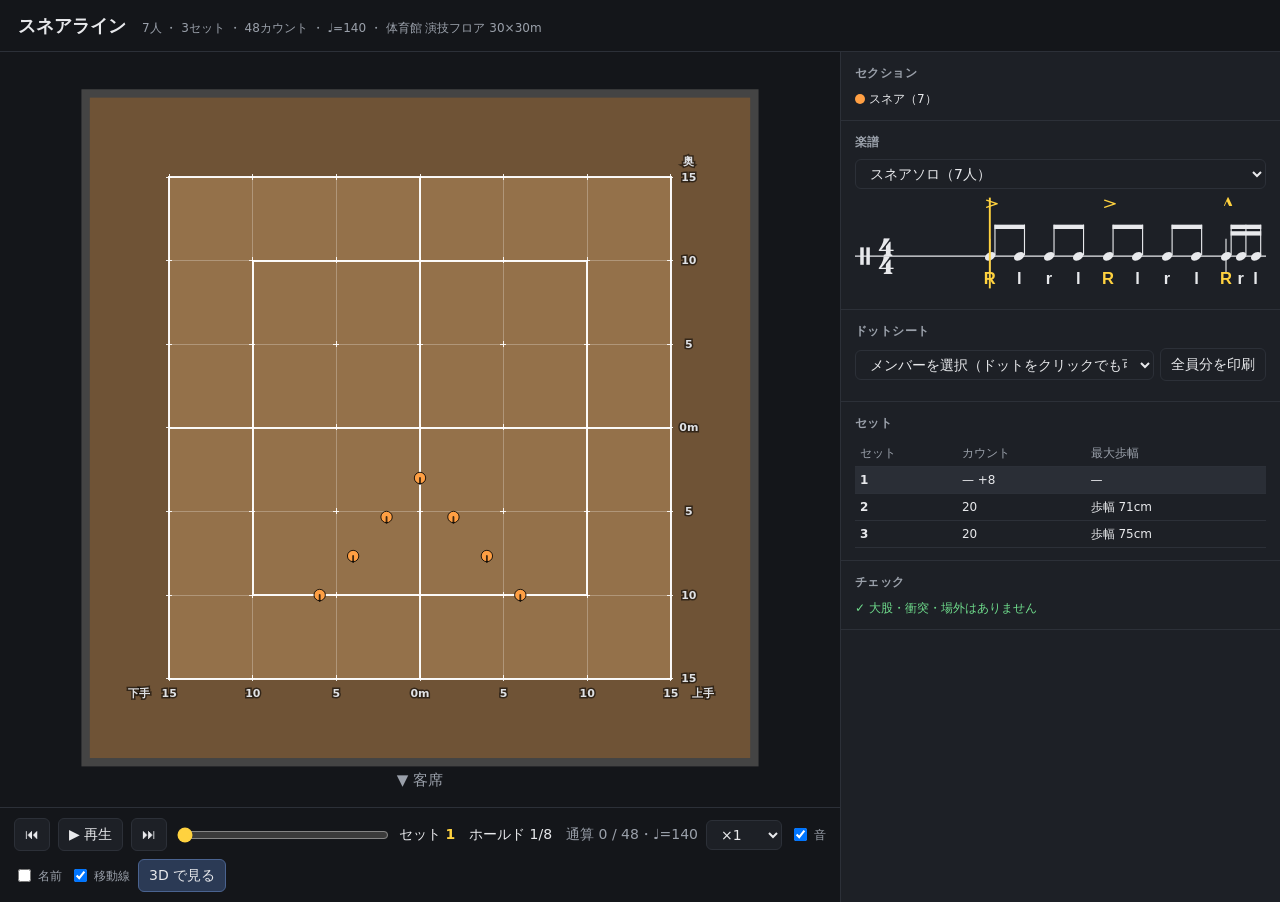
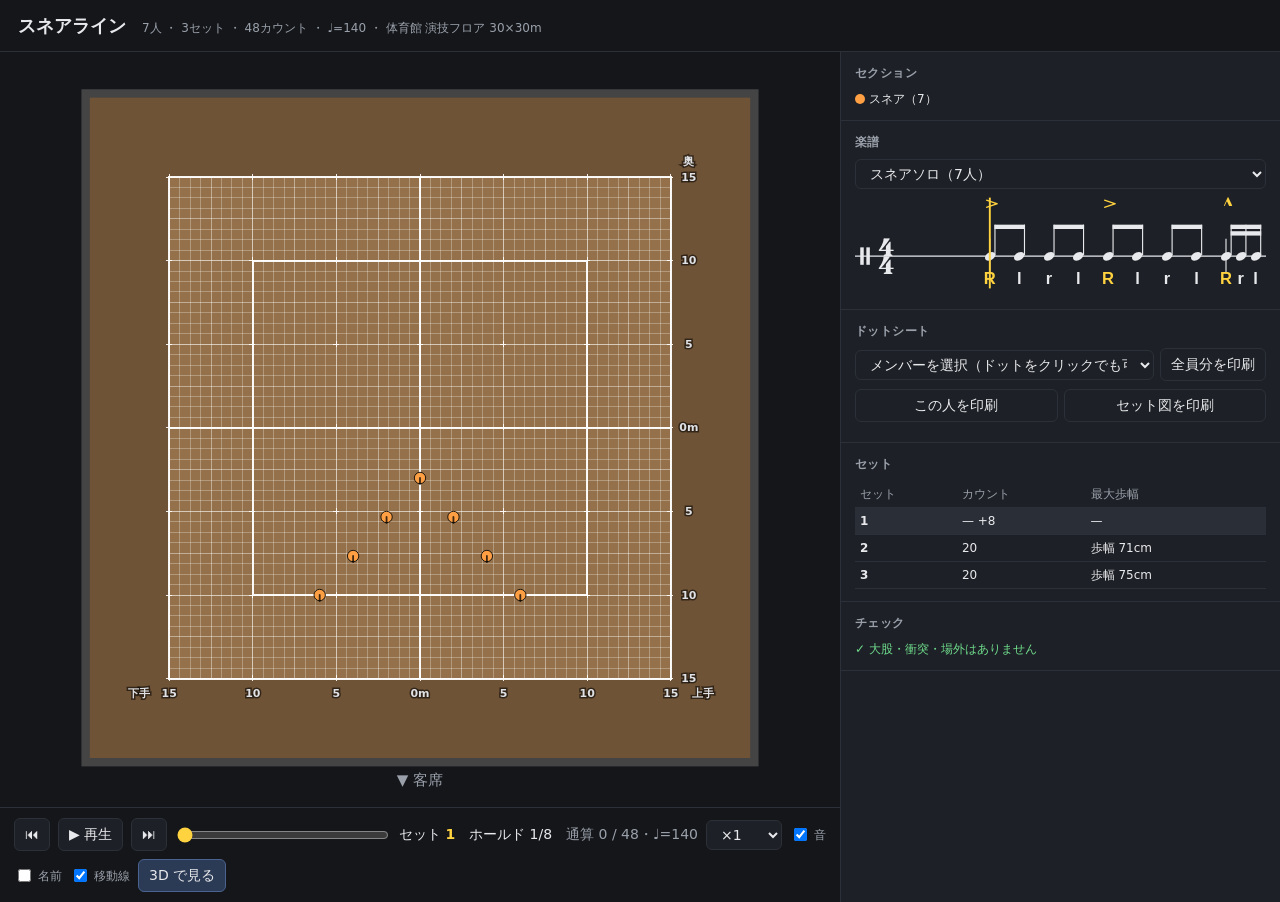
